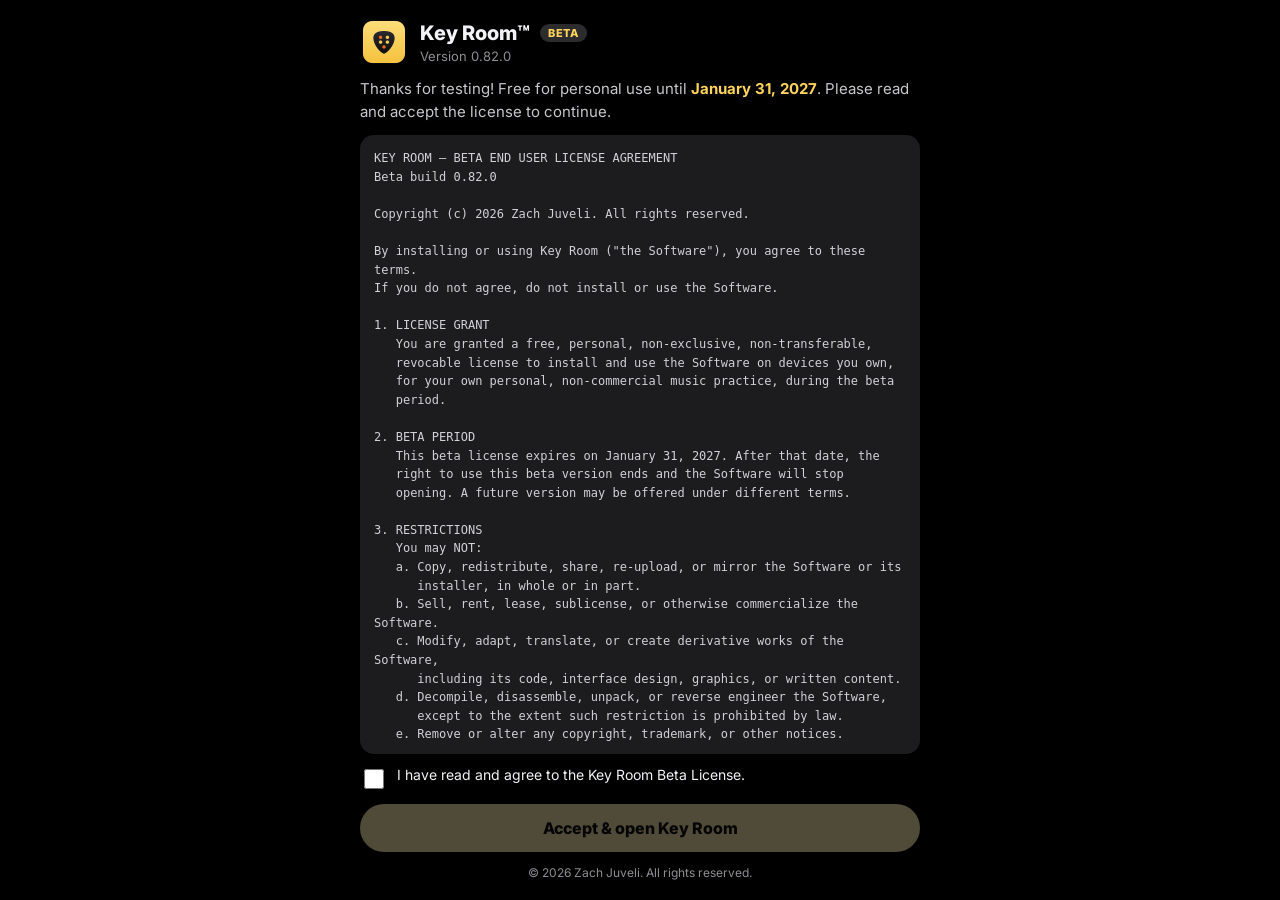
==== docs/app/index.html @ e5ec8cf6 "0.82.0: Progression of the day; README Co-Authored-By: Claude Opus 5.5 <noreply@anthropic.com> Claud" ====
<!DOCTYPE html>
<html lang="en">
<head>
<meta charset="utf-8">
<meta name="viewport" content="width=device-width, initial-scale=1, viewport-fit=cover">
<meta name="apple-mobile-web-app-capable" content="yes">
<meta name="mobile-web-app-capable" content="yes">
<meta name="apple-mobile-web-app-status-bar-style" content="black-translucent">
<meta name="apple-mobile-web-app-title" content="Key Room">
<meta name="description" content="Learn guitar one scale per week, built up from minor pentatonic. Free beta for iPhone, Android and Windows. Works offline.">
<meta property="og:type" content="website">
<meta property="og:site_name" content="Key Room">
<meta property="og:title" content="Key Room: learn guitar one scale a week">
<meta property="og:description" content="Learn guitar one scale per week, built up from minor pentatonic. Free beta for iPhone, Android and Windows. Works offline.">
<meta property="og:url" content="https://zjuv007.github.io/keyroom-beta/app/">
<meta property="og:image" content="https://zjuv007.github.io/keyroom-beta/preview.png">
<meta property="og:image:width" content="1200">
<meta property="og:image:height" content="630">
<meta property="og:image:alt" content="Key Room on a laptop and a phone, showing Week 1: E minor pentatonic">
<meta name="twitter:card" content="summary_large_image">
<meta name="twitter:title" content="Key Room: learn guitar one scale a week">
<meta name="twitter:description" content="Learn guitar one scale per week, built up from minor pentatonic. Free beta for iPhone, Android and Windows. Works offline.">
<meta name="twitter:image" content="https://zjuv007.github.io/keyroom-beta/preview.png">
<meta name="theme-color" content="#F7F7F8" media="(prefers-color-scheme: light)">
<meta name="theme-color" content="#0E0E10" media="(prefers-color-scheme: dark)">
<link rel="manifest" href="manifest.webmanifest">
<link rel="apple-touch-icon" href="icons/apple-touch-icon.png">
<link rel="icon" type="image/png" href="icons/icon-192.png">
<title>Key Room</title>
<!-- Key Room © 2026 Zach Juveli. All rights reserved. Beta build — do not redistribute. -->
<link rel="stylesheet" href="fonts/fonts.css">
<style>:root{--onRoot:#fff;--swap:#FFD60A;box-sizing:border-box;padding-top:env(safe-area-inset-top,0);padding-bottom:env(safe-area-inset-bottom,0)}@media (prefers-color-scheme:dark){:root:not([data-theme=light]){--dot:#3A3A3C;--dotText:#F2F2F7}}:root[data-theme=dark]{--dot:#3A3A3C;--dotText:#F2F2F7}*,::after,::before{box-sizing:border-box}html{scroll-padding-top:env(safe-area-inset-top,0px)}body{margin:0;color:var(--label);-webkit-tap-highlight-color:transparent}button{font:inherit;color:inherit;border:0;background:0 0;cursor:pointer}button:focus-visible{outline-offset:2px}.wrap{max-width:560px;margin:0 auto;padding:20px 16px 48px}.top{display:flex;align-items:flex-end;justify-content:space-between;margin:8px 2px 18px}.top h1{line-height:1.05}.hdr-r{display:flex;align-items:center}.themebtn{font-weight:600}.keybadge{font-size:28px;letter-spacing:-.02em}.map{padding:14px 12px 12px}.phase{display:flex;flex-direction:column;gap:6px;min-width:0}.cells{display:flex;gap:4px}.legend{display:flex;gap:14px;margin-top:10px;font-size:13px;color:var(--label2);padding-left:2px}.legend i{display:inline-block;width:8px;height:8px;border-radius:3px;margin-right:5px;vertical-align:0}.next{margin-top:12px;display:flex;align-items:center;gap:12px}.next .t{flex:1;min-width:0}.next .t small{display:block;font-size:13px;margin-bottom:2px}.next .t span{line-height:1.3}.btn{white-space:nowrap}.btn:disabled{opacity:.4;cursor:default}.week{margin-top:28px;padding:0 2px}.week h2{font-size:28px;line-height:1.1;margin:4px 0 6px}.week .feel{font-size:15px;line-height:1.45;color:var(--label2);margin:0;max-width:52ch}.notes{display:flex;flex-wrap:wrap;gap:6px;margin-top:14px}.note{min-width:44px;padding:7px 6px 6px;border-radius:12px;text-align:center}.note b{display:block;font-size:20px;font-weight:600}.note small{display:block;font-size:11px;color:var(--label2);margin-top:1px}.note.root{background:var(--root);color:var(--onRoot)}.note.root small{color:var(--onAccent);opacity:.7}.note{position:relative}.note.new{box-shadow:inset 0 0 0 2px var(--new)}.note.new::after{content:'';position:absolute;top:-6px;right:-6px;width:15px;height:15px;background:var(--new);clip-path:polygon(50% 0,61% 35%,98% 35%,68% 57%,79% 91%,50% 70%,21% 91%,32% 57%,2% 35%,39% 35%)}.note.new small{color:var(--new);font-weight:600}.mods{position:relative}.mod{position:relative;margin-bottom:14px}.mod::before{content:"";position:absolute;left:15px;top:34px;bottom:-14px;width:2px;background:var(--sep)}.mod:last-child::before{display:none}.num{position:absolute;left:0;top:14px;width:32px;height:32px;place-items:center;font-size:15px;color:var(--label2)}.card h3{margin:0;letter-spacing:-.01em}.card .do{font-size:15px;color:var(--label2);margin:3px 0 14px;line-height:1.4}.chips{display:flex;flex-wrap:wrap;gap:6px}.pchip{min-width:44px;font-weight:600;display:inline-flex;align-items:center;gap:5px}.pchip.learned:not(.sel){color:var(--ok)}.pchip.locked{opacity:.4;cursor:default}.pchip svg{width:11px;height:11px}.board{margin:14px -4px 6px;overflow-x:auto}.board svg{display:block;width:100%;min-width:300px;height:auto}.wrap.wide{max-width:none;padding-left:clamp(16px,2.5vw,40px);padding-right:clamp(16px,2.5vw,40px)}.lvl .board:not(.neck) svg{max-width:820px;margin:0 auto}.xch{min-width:64px;padding:8px 12px;border-radius:12px;border:2px solid transparent;display:flex;flex-direction:column;align-items:center;gap:1px}.xch b{font-size:15px;font-weight:700}.xch small{font-size:11px;color:var(--label2)}.xch.on{border-color:var(--cc);background:color-mix(in srgb,var(--cc) 22%,var(--surface2))}.xcap{font-size:15px;color:var(--label2);margin:8px 2px}.xcap b{color:var(--label);font-size:15px}.xcap span{font-weight:600;color:var(--label)}.linkbtn{color:var(--alt);font-weight:600;margin-left:6px}.hit{cursor:pointer}.hit:focus-visible{stroke:var(--alt);stroke-width:2}.board.neck svg{min-width:1050px}.board.neck{scrollbar-width:thin}.dot circle{transition:r .12s}.dot.hit circle{stroke:var(--label);stroke-width:2.5}.row{display:flex;gap:8px;align-items:center;flex-wrap:wrap;margin-top:10px}.seg{display:inline-flex}.seg button{font-weight:600;color:var(--label2)}.spacer{flex:1}.key-l{display:flex;gap:12px;font-size:13px;color:var(--label2);margin-top:8px}.key-l i{display:inline-block;width:9px;height:9px;border-radius:50%;margin-right:5px;vertical-align:-1px}.prog{border-top:1px solid var(--sep);padding:12px 0}.prog:first-of-type{border-top:0;padding-top:0}.prog .head{display:flex;align-items:center;gap:10px}.prog .head .nm{flex:1;min-width:0}.prog .nm b{display:block;font-size:15px;font-weight:600}.prog .nm small{font-size:13px;color:var(--label2)}.play{border-radius:50%;display:grid;place-items:center;flex:none}.pv{margin-top:10px}.uchords{display:flex;gap:8px;overflow-x:auto;padding-bottom:4px;scrollbar-width:thin}.uch{flex:none}.uch{display:inline-flex;flex-direction:column;align-items:center;gap:3px;padding:10px 12px 8px;border-radius:12px;border:2px solid transparent}.uch span{display:flex;align-items:baseline;gap:5px}.uch em{font-style:normal;font-size:11px;color:var(--label2)}.uch .mchord{display:block}.uch b{font-size:20px;font-weight:700}.uch small{font-size:13px;color:var(--label2);font-weight:600}.uch.on{border-color:var(--cc);background:color-mix(in srgb,var(--cc) 18%,var(--surface2))}.form{display:grid;grid-template-columns:repeat(var(--n),minmax(0,1fr));gap:3px;margin-top:10px;max-width:720px}.fc{height:30px;border-radius:7px;background:color-mix(in srgb,var(--cc) 26%,var(--surface2));display:grid;place-items:center;font-size:11px;font-weight:700;color:var(--label);padding:0;transition:background .1s}.fc.gap{margin-right:6px}.fc.on{background:var(--cc);transform:scale(1.06)}.land{margin-top:14px;border-top:1px solid var(--sep);padding-top:12px}.swapnote{margin-top:8px;font-size:13px;color:var(--label)}.swapnote span{display:inline-block;background:var(--swap);color:#1c1c1e;font-weight:800;border-radius:7px;padding:2px 8px;margin-right:6px}.fcap{font-size:13px;color:var(--label2);margin:5px 2px 0}.chords{display:grid;grid-template-columns:repeat(4,1fr);gap:5px;margin-top:10px}.ch{height:36px;border-radius:10px;background:var(--surface2);display:grid;place-items:center;font-size:15px;font-weight:600;transition:background .1s}.ch.on{background:var(--root);color:var(--onRoot)}.tempo{display:flex;align-items:center;gap:10px;font-size:13px;color:var(--label2);margin-top:4px}.tempo input{flex:1}.tempo b{color:var(--label);font-weight:600;min-width:58px;text-align:right}.check{display:flex;gap:12px;align-items:flex-start;width:100%;text-align:left;padding:10px 0;border-top:1px solid var(--sep)}.check:first-of-type{border-top:0;padding-top:0}.box{flex:none;width:24px;height:24px;border-radius:50%;border:2px solid var(--sep);display:grid;place-items:center;margin-top:1px}.check.on .box{border-color:var(--ok)}.box svg{width:13px;height:13px;stroke:var(--onAccent);fill:none;stroke-width:3;opacity:0}.check.on .box svg{opacity:1}.check .tx{font-size:15px;line-height:1.4}.check.on .tx{color:var(--label2);text-decoration:line-through;text-decoration-color:var(--sep)}.check .tx small{display:block;font-size:13px;color:var(--label2)}.timer{font-variant-numeric:tabular-nums}.finish{margin-top:14px;display:flex;gap:8px;align-items:center}.finish .btn{flex:1;padding:13px}.views{display:flex;width:100%;margin-top:14px}.views button{flex:1;display:flex;align-items:center;justify-content:center;gap:5px;padding:8px 4px}.views button span{display:inline-grid;place-items:center;width:17px;height:17px;border-radius:50%;background:var(--sep);font-size:11px}.views button:disabled{opacity:.35;cursor:default}.hint{color:var(--label2);line-height:1.4}.shapeline{display:flex;gap:10px;align-items:center;margin-top:4px;padding:10px 12px;border-radius:14px}.shapeline b{display:block;font-size:15px;font-weight:600}.shapeline small{display:block;font-size:13px;color:var(--label2);margin-top:1px}.tabs{display:flex;width:100%}.tabs button{flex:1;padding:9px 6px}.sbar{position:sticky;z-index:20;display:flex;align-items:center;flex-wrap:wrap;margin:0 0 16px}.navw{position:relative;display:flex;flex:none}.navh{font-size:13px;font-weight:700;color:var(--label2);padding:4px 8px}.sinst{display:flex;overflow-x:auto;scrollbar-width:none;flex:1 1 auto;min-width:0}.sinst::-webkit-scrollbar{display:none}.sinst button{flex:none;border-radius:999px}.stempo{display:flex;align-items:center;flex:none}.stempo b{text-align:center}.stempo small{font-size:11px;color:var(--label2);margin-right:2px}.stempo button{border-radius:50%;font-weight:700}.svol{display:flex;align-items:center;gap:4px;flex:none}.bout-wrap{display:flex;gap:16px;align-items:center;min-height:96px;margin:4px 2px 6px}#bdiag .mchord{display:block}.bname{font-size:34px;font-weight:700;letter-spacing:-.02em;line-height:1.1}.bname.dim{font-size:20px;color:var(--label2)}.balts{font-size:15px;color:var(--label2);margin-top:2px}.bnm{border-radius:999px;border:1px solid var(--sep);background:var(--surface2);color:var(--label);padding:0 14px;font:inherit;font-size:15px;min-width:0;width:200px}.bhit{cursor:pointer}.repo{display:grid;grid-template-columns:repeat(auto-fill,minmax(140px,1fr));gap:10px}.rcard{border-radius:14px;padding:10px;display:flex;flex-direction:column;align-items:center;gap:6px}.rload{display:flex;flex-direction:column;align-items:center;gap:2px}.rload b{font-size:15px}.rload small{font-size:13px;color:var(--label2);font-variant-numeric:tabular-nums}.ract{display:flex;gap:8px}.rdel,.rplay{width:34px;height:34px;border-radius:50%;background:var(--surface);display:grid;place-items:center;color:var(--label2);font-size:13px}.radd{width:34px;height:34px;border-radius:50%;background:var(--surface);color:var(--label);font-size:20px;font-weight:700}.pchips{display:flex;flex-wrap:wrap;gap:8px;margin:2px 0 10px}.pchipc{display:flex;flex-direction:column;align-items:center;border-radius:12px;padding:6px 8px 4px;border:2px solid transparent}.pload,.pload2{display:flex;flex-direction:column;align-items:center;padding:2px 6px}.pload b,.pload2 b{font-size:15px}.pload small,.pload2 small{font-size:11px;color:var(--label2);min-height:13px}.pmv{display:flex;gap:2px}.pmv button{width:24px;height:22px;border-radius:6px;color:var(--label2);font-size:13px}.pmv button:hover{background:var(--surface)}.pan{border-top:1px solid var(--sep);padding-top:10px;margin-top:4px}.pkey{display:flex;align-items:baseline;gap:10px;flex-wrap:wrap}.pkey span{font-size:13px;color:var(--label2)}.pkey b{font-size:20px}.pkey small{font-size:13px;color:var(--label2)}.schs{display:flex;flex-wrap:wrap;gap:8px}.sch{display:flex;flex-direction:column;align-items:flex-start;padding:8px 12px;border-radius:12px;text-align:left;border:2px solid transparent}.sch b{font-size:15px}.sch small{font-size:13px;color:var(--label2)}.sch.nolink{cursor:default;opacity:.85}.trynext{border-radius:14px;padding:10px 12px 2px;margin-bottom:6px}.jobs{display:grid;gap:4px}.job{display:flex;gap:10px;align-items:flex-start}.jl{width:84px;flex:none;font-size:13px;font-weight:800;padding-top:8px}.jl small{display:block;font-size:11px;font-weight:600;color:var(--label2)}.psug.nx1{border-style:solid;border-width:2px;background:var(--surface)}.psug{display:flex;flex-direction:column;align-items:center;padding:6px 12px;border-radius:12px;border:1.5px dashed var(--sep);background:0 0}.psug b{font-size:15px}.psug small{font-size:11px;color:var(--label2)}.rplay svg{width:13px;height:13px;fill:var(--label)}.lvl{margin-bottom:12px}.lh{flex-wrap:wrap;row-gap:8px}.ln{place-items:center}.keys{display:grid;grid-template-columns:repeat(6,1fr);gap:6px}.kchip{border-radius:11px;background:var(--surface2);font-weight:600}.lvl .note.root{background:var(--root)}.neck{margin:8px -14px 4px;padding:0 6px}.neck svg{min-width:1050px}.shapeline .mchord{flex:none}.cy{display:inline-flex;align-items:center;gap:5px;height:30px;padding:0 10px;border-radius:999px;background:var(--surface2);font-weight:700;font-size:15px}.cy i{width:9px;height:9px;border-radius:3px;background:var(--c)}.cy.on{box-shadow:inset 0 0 0 2px var(--c)}.arr{color:var(--label2);font-size:15px}.th{font-weight:700;font-size:15px;margin-bottom:6px}.empty{text-align:center;color:var(--label2);font-size:15px;padding:18px 24px;border:1.5px dashed var(--sep);border-radius:20px}.foot{margin-top:28px;text-align:center;font-size:13px;color:var(--label2)}.foot:empty{margin:0;height:0}.foot button{color:var(--label2);text-decoration:underline;font-size:13px}button{transition:background-color .15s,color .15s,box-shadow .15s,border-color .15s,transform .1s,opacity .15s}button:not(:disabled):active{transform:scale(.97)}.hit:focus-visible,button:focus-visible,input:focus-visible{outline:0;box-shadow:var(--ring)}.card,.lvl,.map,.next{border:var(--card-b)}.card{padding:18px}.lh{margin-bottom:12px}.ln{width:28px;height:28px;font-size:15px}.card h3{font-size:20px}.seg button{height:34px;padding:0 14px;font-size:15px}.seg button:not(.on):not(:disabled):hover{background:var(--hl);color:var(--label)}.tabs{margin:0 0 14px}.tabs button{height:42px;font-size:15px}.kchip,.pchip{height:40px;font-size:15px;padding:0 16px}.cy:not(.on):hover,.kchip:not(.on):hover,.pchip:not(.sel):hover{background:var(--hl);color:var(--label)}.pchipc:hover,.rcard:hover,.sch:hover,.uch:hover,.xch:hover{border-color:color-mix(in srgb,var(--root) 55%,transparent)}.rcard{border:2px solid transparent}.psug:hover{background:var(--hl);border-style:solid}.fc:hover{filter:brightness(1.08)}.check:hover .box{border-color:var(--root)}.btn{height:44px;padding:0 20px;font-size:15px;display:inline-flex;align-items:center;justify-content:center}.btn.ghost:not(:disabled):hover{background:var(--hl);box-shadow:none;filter:none}.btn.sm{height:34px;padding:0 14px;font-size:15px}.play{width:46px;height:46px}.play:hover{background:var(--hl2)}.play svg{width:18px;height:18px}.linkbtn:hover{text-decoration:underline}.sbar{top:10px;gap:12px;padding:8px 10px}.navw{gap:4px;padding-right:12px;margin-right:2px;border-right:1px solid var(--sep)}.sinst{gap:6px}.sinst button{height:38px;font-size:15px}.sinst button:not(.on):hover{color:var(--label)}.stempo{gap:6px;padding:0 4px;border-left:1px solid var(--sep);padding-left:12px}.stempo button{width:36px;height:36px;font-size:20px}.stempo b{font-size:20px;min-width:34px}.svol{border-left:1px solid var(--sep);padding-left:12px}.svol input{width:110px;height:28px}rect.bhit:hover,rect.hit:hover,rect.lhit:hover{fill:var(--root)}.bnm{height:44px}.bnm:focus{border-color:var(--root);outline:0;box-shadow:var(--ring)}.tabs .ts{display:none}.themebtn{white-space:nowrap}@media (max-width:640px){.tabs .tl{display:none}.tabs .ts{display:inline}.sbar{gap:8px;padding:8px}.navw{padding-right:0;border-right:0}.stempo{margin-left:auto;padding-left:8px}.stempo button{width:34px;height:34px}.stempo small{display:none}.svol{padding-left:6px;gap:0}.svol svg{display:none}.svol input{width:58px}.sbar{flex-wrap:wrap}.navw,.stempo,.svol{flex:none}.sinst{order:3;flex:1 1 100%}.sinst button{height:34px}.card,.lvl{padding:14px}.top h1{font-size:28px}}.card,.lvl,.map,.next{background:var(--surface);box-shadow:var(--shadow)}.sbar{box-shadow:var(--shadow);-webkit-backdrop-filter:saturate(1.6) blur(18px);backdrop-filter:saturate(1.6) blur(18px)}.note{background:var(--surface2)}.lvl .note{background:var(--surface2)}.pchipc,.rcard,.sch,.shapeline,.trynext,.uch,.xch{background:var(--surface2)}.ln{background:var(--pill-on);color:var(--pill-on-t)}.mod.active .num{background:var(--pill-on);color:var(--pill-on-t)}.num{background:var(--surface2)}.card .do{display:none}.hint{font-size:0;margin:0}.hint .linkbtn{font-size:13px;margin:6px 0 0}.hint:empty{display:none}.hint.keep{font-size:13px;margin:4px 2px}.week .feel{display:-webkit-box;-webkit-line-clamp:1;-webkit-box-orient:vertical;overflow:hidden}.lh{letter-spacing:-.01em}.themebtn{padding:0;display:grid;place-items:center;font-size:0}.themebtn svg{width:20px;height:20px}:root{--acc2:#4F7BFF;--acc3:#E86BC8;--acc-soft:#EEE9FF;--t-violet:#EEE9FF;--t-violet-i:#6C4BF4;--t-blue:#E4EEFF;--t-blue-i:#3E7BFA;--t-green:#E2F6EA;--t-green-i:#25A55F;--t-orange:#FFEEDD;--t-orange-i:#F28A1E;--t-pink:#FDE7F5;--t-pink-i:#D2479F}@media (prefers-color-scheme:dark){:root:not([data-theme=light]){--acc2:#6A93FF;--acc3:#F08AD6;--acc-soft:#2A2550;--card-b:1px solid rgba(200,190,255,.08);--t-violet:#2A2550;--t-violet-i:#A796FF;--t-blue:#1C2A4D;--t-blue-i:#79A2FF;--t-green:#173527;--t-green-i:#4CD388;--t-orange:#3A2817;--t-orange-i:#FFA94D;--t-pink:#3A1D33;--t-pink-i:#F08AD6}}:root[data-theme=dark]{--acc2:#6A93FF;--acc3:#F08AD6;--acc-soft:#2A2550;--card-b:1px solid rgba(200,190,255,.08);--t-violet:#2A2550;--t-violet-i:#A796FF;--t-blue:#1C2A4D;--t-blue-i:#79A2FF;--t-green:#173527;--t-green-i:#4CD388;--t-orange:#3A2817;--t-orange-i:#FFA94D;--t-pink:#3A1D33;--t-pink-i:#F08AD6}body{font-family:Inter,-apple-system,BlinkMacSystemFont,"Segoe UI Variable Text","SF Pro Text",system-ui,sans-serif;background-attachment:fixed}.card h3{font-weight:800}.week h2{font-weight:800;letter-spacing:-.015em}.card,.lvl,.map{border-radius:26px}.next{background:linear-gradient(120deg,var(--acc2),var(--acc) 55%,var(--acc3));border:0;box-shadow:0 14px 34px color-mix(in srgb,var(--acc) 30%,transparent);border-radius:24px;padding:18px 18px 18px 22px}.next .t small{color:rgba(255,255,255,.8);font-weight:600}.next .t span{color:#fff;font-size:20px;font-weight:800;letter-spacing:-.02em}.next .btn{background:#fff;color:var(--acc-line,var(--acc));box-shadow:none}.next .btn:hover{filter:none;background:rgba(255,255,255,.9)}.tabs{background:var(--surface2)}.tabs button.on{background:var(--surface);color:var(--acc-line,var(--acc));box-shadow:0 4px 14px rgba(60,50,160,.12)}.sch:first-child{border-color:var(--acc-line,var(--acc))}.pchipc.on{border-color:var(--acc-line,var(--acc))}.svol input,.tempo input{accent-color:var(--acc)}.ln,.num{border-radius:11px;font-weight:800}.mod:nth-child(3n+1) .num,section.lvl:nth-of-type(5n+1) .ln{background:var(--t-violet);color:var(--t-violet-i)}.mod:nth-child(3n+2) .num,section.lvl:nth-of-type(5n+2) .ln{background:var(--t-blue);color:var(--t-blue-i)}.mod:nth-child(3n+3) .num,section.lvl:nth-of-type(5n+3) .ln{background:var(--t-green);color:var(--t-green-i)}section.lvl:nth-of-type(5n+4) .ln{background:var(--t-orange);color:var(--t-orange-i)}section.lvl:nth-of-type(5n+5) .ln{background:var(--t-pink);color:var(--t-pink-i)}.mod.complete .num{background:var(--t-green);color:var(--t-green-i)}.sbar{background:var(--glass);border:var(--card-b);border-radius:24px}.sinst button{display:inline-flex;align-items:center;gap:7px;padding:0 14px 0 6px;color:var(--label);font-weight:700}.sinst button i{width:26px;height:26px;border-radius:9px;display:grid;place-items:center;flex:none}.sinst button i svg{width:15px;height:15px}.sinst [data-inst=electric] i{background:var(--t-violet);color:var(--t-violet-i)}.sinst [data-inst=acoustic] i{background:var(--t-orange);color:var(--t-orange-i)}.sinst [data-inst=bass] i{background:var(--t-blue);color:var(--t-blue-i)}.sinst [data-inst=piano] i{background:var(--t-green);color:var(--t-green-i)}.sinst [data-inst=dawn] i{background:var(--t-pink);color:var(--t-pink-i)}.sinst button{background:var(--surface)}.sinst button.on{background:var(--surface);color:var(--acc-line,var(--acc));box-shadow:inset 0 0 0 2px var(--acc-line,var(--acc))}.stempo button{background:var(--surface)}.stempo button:hover{background:var(--hl2);color:var(--acc-line,var(--acc))}.kchip:not(.on):hover,.pchip:not(.sel):hover,.sinst button:not(.on):hover{background:var(--hl)}@media (max-width:640px){.sinst button{padding:0 12px 0 5px}.sinst button i{width:24px;height:24px}.views button{font-size:13px;padding:0 3px;gap:4px;min-width:0}.views button span{width:15px;height:15px;font-size:11px}.seg button{padding:0 10px}}:root{--acc-t:#111111;--glass:#FFFFFF;--shadow:0 1px 2px rgba(0,0,0,.04);--card-b:0;--pill-on:#111113;--pill-on-t:#FFFFFF;--snv-on:#111113;--snv-on-t:#FFFFFF}@media (prefers-color-scheme:dark){:root:not([data-theme=light]){--sep:rgba(255,255,255,.07);--glass:#18181A;--shadow:none;--pill-on:#F5CF4A;--pill-on-t:#111113;--ring:0 0 0 3px rgba(245,207,74,.5)}}:root[data-theme=dark]{--sep:rgba(255,255,255,.07);--glass:#18181A;--shadow:none;--pill-on:#F5CF4A;--pill-on-t:#111113;--ring:0 0 0 3px rgba(245,207,74,.5)}html{background:var(--page)}body{background:var(--page);padding:14px;min-height:100vh;box-sizing:border-box}.frame{display:grid;grid-template-columns:232px minmax(0,1fr);background:var(--frame);border-radius:30px;min-height:calc(100vh - 28px);overflow:clip}.frame .wrap,.frame .wrap.wide{padding:26px 30px 44px;min-width:0}.side{position:sticky;top:0;align-self:start;height:calc(100vh - 28px);overflow:auto;padding:26px 16px;display:flex;flex-direction:column;gap:4px;border-right:1px solid var(--sep);box-sizing:border-box}.brand{display:flex;align-items:center;gap:10px;padding:0 10px 22px;font-size:20px;font-weight:800;letter-spacing:-.02em;color:var(--label)}.logo{background:var(--acc);color:#111;display:grid;place-items:center}.side .sinst,.snav{display:flex;flex-direction:column;gap:4px}.snv{display:flex;align-items:center;gap:12px;height:46px;padding:0 14px;border-radius:14px;background:0 0;color:var(--label2);font:inherit;font-size:15px;font-weight:600;text-align:left;width:100%;cursor:pointer;border:0}.snv svg{width:20px;height:20px;flex:none}.snv:hover{background:var(--surface2);color:var(--label)}.snv.on{background:var(--snv-on);color:var(--snv-on-t)}.snv.on svg{color:var(--acc)}.sgrp{margin:22px 14px 8px;color:var(--label2)}.side .sinst button{background:0 0;box-shadow:none;height:40px;padding:0 10px;color:var(--label2);gap:12px}.side .sinst button i{width:26px;height:26px;border-radius:8px;background:var(--surface2);color:var(--label2)}.side .sinst button.on{background:var(--snv-on);color:var(--snv-on-t);box-shadow:none}.side .sinst button.on i{background:var(--acc);color:#111}.side .sinst button:not(.on):hover{background:var(--surface2);color:var(--label)}.sctl{margin:12px 4px 0;padding:12px;border-radius:16px;background:var(--surface);display:flex;flex-direction:column;gap:12px}.sctl .stempo{display:flex;align-items:center;gap:6px}.sctl .stempo b{font-size:20px;font-weight:800;min-width:38px;text-align:center}.sctl .stempo small{flex:1;color:var(--label2)}.sctl .stempo button{width:34px;height:34px;border-radius:10px;background:var(--surface2);color:var(--label);font-size:20px;border:0}.sctl .stempo button:hover{background:var(--acc);color:#111}.sctl .svol{display:flex;align-items:center;gap:8px;color:var(--label2)}.sctl .svol input{flex:1;accent-color:var(--acc);min-width:0}.frame .top{align-items:center;margin:0 0 22px}.top h1{font-size:34px;font-weight:800;letter-spacing:-.02em;margin:0}.top .key{color:var(--label2);font-size:13px;margin-top:2px}.hdr-r{gap:10px}.hdr-r .navw{border:0;padding:0;margin:0;gap:6px}.themebtn{width:42px;height:42px;border-radius:50%;background:var(--surface);color:var(--label);box-shadow:none;border:0}.themebtn:hover{background:var(--acc);color:#111}.keybadge{width:42px;height:42px;border-radius:50%;background:var(--acc);color:#111;box-shadow:none;font-weight:800;display:grid;place-items:center}.dgrid{display:grid;grid-template-columns:minmax(0,2fr) minmax(260px,1fr);grid-template-areas:"hero list" "tiles list";gap:16px;margin-bottom:16px}.dgrid.nob{grid-template-areas:"hero list"}.hero{grid-area:hero;background:var(--surface);border-radius:26px;padding:24px 26px;display:flex;flex-direction:column;gap:18px;min-width:0}.hero .hl small{display:block;font-size:11px;color:var(--label2)}.hero h2{font-size:clamp(34px,4.2vw,56px);font-weight:800;letter-spacing:-.022em;line-height:1.02;margin:6px 0 14px;color:var(--label)}.hero .notes{margin:0;gap:6px}.hero .note{background:var(--surface2);border-radius:12px}.hstats{display:grid;border-top:1px solid var(--sep);padding-top:16px}.hst{padding:0 16px;border-left:1px solid var(--sep)}.hst:first-child{padding-left:0;border-left:0}.hst small{display:block;margin-bottom:4px}.hst div{display:flex;align-items:center;gap:8px}.hst b{font-weight:800;letter-spacing:-.015em;color:var(--label)}.bdg{width:24px;height:24px;border-radius:50%;display:inline-grid;place-items:center;flex:none;font-style:normal}.bdg svg{width:12px;height:12px}.bdg.up{background:color-mix(in srgb,var(--up) 18%,transparent);color:var(--up)}.hnext{display:flex;align-items:center;gap:14px;background:var(--surface2);border-radius:18px;padding:12px 12px 12px 18px}.hnext span{flex:1;font-weight:700;font-size:15px;color:var(--label)}.hnext small{display:block}.hero .keys.pills{flex-wrap:wrap;margin:0}.hero .kchip{height:34px;border-radius:999px;background:var(--surface2);color:var(--label);font-weight:700}.hero .kchip.on{background:var(--acc);color:#111}.ycard{grid-area:list;border-radius:26px;display:flex;flex-direction:column;min-width:0}.yh{display:flex;justify-content:space-between}.yh h3{margin:0}.ylist{overflow:auto;display:flex;flex-direction:column;gap:2px;margin:0 -4px;padding:0 4px}.wk{display:flex;align-items:center;gap:12px;background:0 0;border:0;font:inherit;text-align:left;cursor:pointer;width:100%}.wk.sel small{color:rgba(255,255,255,.6)}.wn{border-radius:50%;display:grid;place-items:center;font-weight:800;flex:none}.wt{flex:1;min-width:0}.wt b{display:block;font-weight:700}.wt small{display:block;font-size:13px;color:rgba(0,0,0,.55);white-space:nowrap;overflow:hidden;text-overflow:ellipsis}.now{font-style:normal;font-size:11px;font-weight:800;padding:3px 8px;border-radius:999px}.wk .bdg.up{background:rgba(0,0,0,.12)}.wk.sel .bdg.up{background:color-mix(in srgb,var(--up) 25%,transparent);color:var(--up)}#repo .repo{grid-template-columns:repeat(auto-fill,minmax(120px,1fr))}#repo{overflow:auto}.tiles{grid-area:tiles;display:grid}.tile{display:flex;flex-direction:column;gap:10px;border-radius:22px;background:var(--surface);border:2px solid transparent;color:var(--label);font:inherit;text-align:left;cursor:pointer;min-width:0}.tile:hover{border-color:color-mix(in srgb,var(--c) 45%,transparent)}.tile.on{border-color:var(--c);box-shadow:0 0 0 4px color-mix(in srgb,var(--c) 16%,transparent)}.tt{display:flex;align-items:center}.tic{border-radius:50%;background:var(--c);color:var(--ct,#111);display:grid;place-items:center;font-weight:800;flex:none}.tn{flex:1;min-width:0}.tn b{display:block;font-size:15px;font-weight:700}.tn small{display:block;font-size:13px;color:var(--label2);white-space:nowrap;overflow:hidden;text-overflow:ellipsis}.tch{display:grid;place-items:center}.tch svg{max-height:96px}.card,.lvl{background:var(--surface);border-radius:26px;box-shadow:none;border:0}.lvl{padding:22px 24px}.ln,.num{display:none}.lh{font-size:20px;font-weight:800;gap:10px}.mods{display:grid;gap:16px;margin-top:0;align-items:start}.mods::before{display:none}.mod{padding-left:0;margin:0}.mod .card{padding:22px 24px}.dh{display:flex;align-items:center;gap:12px;flex-wrap:wrap;margin-bottom:10px}.dh h3{margin:0;font-size:20px;font-weight:800;flex:1;letter-spacing:-.02em}.dh .views{width:auto;margin:0}.seg{background:var(--surface2);border-radius:999px;padding:4px}.seg button{border-radius:999px}.seg button.on,.views button.on{background:var(--acc);color:#111;box-shadow:none}.views button.on span{background:#111;color:var(--acc)}.pchip{border-radius:999px;background:var(--surface2)}.kchip.on,.pchip.sel{background:var(--acc);color:#111}.kchip:not(.on):hover,.pchip:not(.sel):hover{background:var(--hl2)}.btn{background:var(--acc);color:#111;border-radius:999px;font-weight:800}.btn:not(:disabled):hover{box-shadow:none;filter:brightness(1.06)}.btn.ghost{background:var(--surface2);color:var(--label)}.btn.ok{background:var(--up);color:#06201c}.play{background:var(--acc)}.play svg{fill:#111}.play.on{background:var(--label)}.play.on svg{fill:var(--surface-solid,var(--surface))}.check.on .box{background:var(--up)}.foot{opacity:.6}@media (max-width:1100px){.dgrid,.dgrid.nob{grid-template-columns:minmax(0,1fr);grid-template-areas:"hero" "tiles" "list"}}@media (max-width:820px),(max-height:500px) and (max-width:1000px) and (pointer:coarse){body{padding:0}.frame{grid-template-columns:minmax(0,1fr);border-radius:0;min-height:100vh}.side{border-right:0}.brand{display:none}.sgrp{display:none}.snav{flex-direction:row;gap:4px;flex:1 1 100%}.snv{height:40px;padding:0 12px;justify-content:center;flex:1;font-size:15px;gap:8px}.side .sinst{gap:4px}.side .sinst button span{display:none}.sctl{margin:0;padding:4px 8px;flex-direction:row;align-items:center;gap:10px;flex:1 1 auto;background:var(--surface)}.sctl .stempo b{font-size:15px;min-width:30px}.sctl .stempo small{display:none}.sctl .stempo button{width:30px;height:30px}.frame .wrap,.frame .wrap.wide{padding:18px 14px 40px}.hdr-r{gap:6px}.keybadge,.themebtn{width:38px;height:38px}.hero{padding:18px;border-radius:22px}.tiles{gap:10px}.lvl,.mod .card{padding:16px}}.tiles{gap:10px}.tile{padding:12px}.tt{gap:8px}.tic{width:28px;height:28px}.hero .note.root b,.hero .note.root small{color:var(--onRoot)}.ycard{height:0;min-height:100%;max-height:none;box-sizing:border-box}#repo,.ylist{flex:1 1 0;min-height:0}@media (min-width:1101px){#m3 .card{display:grid;grid-template-columns:repeat(3,minmax(0,1fr)) auto;gap:10px 14px;align-items:center}#m3 .dh,#m3 .do{grid-column:1/-1}#m3 .check{margin:0;border:0;background:var(--surface2);border-radius:16px;padding:12px}#m3 .finish{margin:0;padding:0;border:0}}@media (max-width:1100px){.ycard{height:auto;min-height:0;max-height:440px}#repo,.ylist{flex:1 1 auto}}.side .stempo,.side .svol{border-left:0;padding-left:0;margin-left:0;order:0}.side .svol svg{display:block}.side .sinst{order:0;flex:none;overflow:visible}.side .sinst button i svg{width:15px;height:15px;display:block}@media (max-width:820px),(max-height:500px) and (max-width:1000px) and (pointer:coarse){.side .sinst{order:2;flex:1 1 100%;flex-direction:row;justify-content:space-between;overflow-x:auto;background:0 0;padding:0}.side .sinst button{flex:1;justify-content:center;height:40px;padding:0;border-radius:12px;background:var(--surface)}.side .sinst button i{background:0 0}.side .sctl{order:3;flex:1 1 100%;justify-content:space-between;padding:6px 10px;border-radius:14px}.side .svol{flex:1;max-width:200px}.side .svol input{width:auto}}.side .sinst button i svg{color:inherit}.side .sinst button.on i svg{color:#111}.mod::after,.mod::before,.mods::after{display:none}.hstats{grid-template-columns:none;grid-auto-flow:column}.htop{display:flex;gap:24px;align-items:flex-start;justify-content:space-between}.htop .hl{min-width:0;flex:1}.hchart{flex:none;width:260px;background:var(--surface2);border-radius:18px;padding:12px 12px 6px}.hch{display:flex;align-items:center;justify-content:space-between;gap:8px;margin-bottom:8px}.hch span{font-size:13px;color:var(--label2);font-weight:600}.hch small{display:block}.hch b{font-size:20px;color:var(--label);font-weight:800;letter-spacing:-.015em;margin-right:3px}.hch .seg{padding:3px;background:var(--surface)}.hch .seg button{height:26px;padding:0 10px;font-size:13px}.hbars{display:block}.micbtn{display:inline-flex;align-items:center;gap:8px;height:42px;padding:0 16px 0 12px;border-radius:999px;background:var(--surface);color:var(--label);font:inherit;font-weight:700;font-size:15px;border:0;cursor:pointer}.micbtn svg{width:19px;height:19px}.micbtn:hover{background:var(--acc);color:#111}.micbtn.on{background:var(--acc);color:#111;box-shadow:0 0 0 0 color-mix(in srgb,var(--acc) 60%,transparent);animation:micp 1.6s infinite}@keyframes micp{0%{box-shadow:0 0 0 0 color-mix(in srgb,var(--acc) 55%,transparent)}100%{box-shadow:0 0 0 12px transparent}}g.heard .hr{stroke:var(--up);transform-box:fill-box;transform-origin:center;animation:hpop .35s ease-out}g.heard .hr.out{stroke:var(--dn)}g.heard .tg{fill:none;stroke:var(--acc-line,var(--acc));stroke-width:3.2;stroke-dasharray:5 4;transform-box:fill-box;transform-origin:center;animation:tgs 2.4s linear infinite}@keyframes hpop{from{transform:scale(.4);opacity:0}to{transform:scale(1);opacity:1}}@keyframes tgs{to{transform:rotate(360deg)}}.lsp{position:fixed;right:24px;bottom:24px;z-index:60;width:300px;background:#111113;color:#f4f4f5;border-radius:24px;padding:16px;box-shadow:0 20px 50px rgba(0,0,0,.35),0 0 0 1px rgba(255,255,255,.06);font-family:inherit;display:flex;flex-direction:column;gap:12px}.lsh{display:flex;align-items:center;gap:8px}.lsh b{font-size:15px}.lsh small{color:#8c8c93;font-size:13px;white-space:nowrap;overflow:hidden;text-overflow:ellipsis;min-width:0}.lsh .spacer{flex:1}.lsd{width:9px;height:9px;border-radius:50%;flex:none;animation:micp 1.4s infinite}.lsd.off{background:var(--dn);animation:none}.lsx{width:30px;height:30px;border-radius:50%;background:#232326;color:#f4f4f5;border:0;font-size:20px;cursor:pointer;flex:none}.lsn{display:flex;align-items:center;gap:10px}.lsn b{font-size:46px;font-weight:800;letter-spacing:-.02em;line-height:1}.tag{font-size:13px;font-weight:800;padding:4px 10px;border-radius:999px}.lsc{display:flex;align-items:center;gap:8px;color:#8c8c93;font-size:13px}.lst{position:relative;flex:1;height:8px;border-radius:99px;background:linear-gradient(90deg,#3a2a20,#232326 40%,#1f3a35 50%,#232326 60%,#3a2a20)}.lst i{position:absolute;top:-4px;left:50%;width:4px;height:16px;margin-left:-2px;border-radius:2px;background:#ff8a4c;opacity:.25;transition:left .08s linear}.lss{display:grid;grid-template-columns:repeat(3,1fr);border-top:1px solid rgba(255,255,255,.08);padding-top:10px}.lss div{padding:0 8px;border-left:1px solid rgba(255,255,255,.08)}.lss div:first-child{padding-left:0;border-left:0}.lss small{display:block;font-size:11px;color:#8c8c93}.lss b{font-size:20px;font-weight:800}.lsrun{background:#1c1c1f;border-radius:16px;padding:10px 12px;display:flex;flex-direction:column;gap:8px}.lsrh{display:flex;align-items:center;gap:8px;flex-wrap:wrap}.lsrh b{font-size:15px}.lsrh span{flex:1;font-size:13px;color:#8c8c93}.lsrh em{font-style:normal;color:#f5cf4a;font-weight:800}.lsrun .linkbtn{color:#8c8c93}.lsdots{display:flex;flex-wrap:wrap;gap:4px}.lsdots i{width:10px;height:10px;border-radius:50%;background:#2e2e33}.lsdots i.c{background:#f5cf4a;box-shadow:0 0 0 3px rgba(245,207,74,.25)}.lshint,.lsrun small{font-size:13px;color:#8c8c93}.lsp .btn{background:#f5cf4a;color:#111}.lsstart{width:100%}.lserr{margin:0;font-size:13px;color:#c9c9ce;line-height:1.45}.mods{grid-template-columns:repeat(2,minmax(0,1fr))}#m1,#m2,#m3{grid-column:1/-1}.cnt{font-size:13px;font-weight:800;padding:4px 10px;border-radius:999px;background:var(--surface2);color:var(--label2)}.cnt.hot{background:var(--acc);color:#111}.empty2{background:var(--surface2);border-radius:18px;padding:18px;font-size:13px;color:var(--label2)}.empty2 b{display:block;font-size:15px;color:var(--label);margin-bottom:2px}.rv{display:flex;flex-direction:column;gap:8px}.rvi{display:flex;align-items:center;gap:10px;background:var(--surface2);border-radius:18px;padding:8px 10px 8px 8px;border-left:4px solid var(--c)}.rvo{display:flex;align-items:center;gap:10px;flex:1;min-width:0;background:0 0;border:0;color:var(--label);font:inherit;text-align:left;cursor:pointer;padding:0}.rvo svg{width:54px;height:auto;flex:none}.rvo b{display:block;font-size:15px}.rvo small{display:block;font-size:13px;color:var(--label2)}.rvb .btn{height:34px;padding:0 14px;font-size:13px}.eq{margin:0 0 10px;font-size:15px;font-weight:600;color:var(--label2)}.eopts{display:grid;grid-template-columns:repeat(auto-fill,minmax(58px,1fr));gap:8px}.eo{height:56px;border-radius:16px;background:var(--surface2);border:2px solid transparent;color:var(--label);font:inherit;cursor:pointer;display:flex;flex-direction:column;align-items:center;justify-content:center}.eo b{font-size:20px;font-weight:800}.eo small{font-size:11px;color:var(--label2)}.eo:not(:disabled):hover{border-color:var(--acc-line,var(--acc))}.eo:disabled{cursor:default}.eo.root{opacity:.55}.eo.good{background:color-mix(in srgb,var(--up) 22%,var(--surface2));border-color:var(--up);opacity:1}.eo.bad{background:color-mix(in srgb,var(--dn) 22%,var(--surface2));border-color:var(--dn)}#m5 .dh .play{width:38px;height:38px}.songs{display:flex;flex-wrap:wrap;align-items:center;gap:6px;margin:10px 0 4px}.song{display:inline-flex;align-items:baseline;gap:6px;padding:6px 12px;border-radius:999px;background:var(--surface2);font-size:13px;color:var(--label2)}.song b{font-size:13px;color:var(--label)}@media (max-width:1100px){.mods{grid-template-columns:minmax(0,1fr)}}@media (max-width:820px),(max-height:500px) and (max-width:1000px) and (pointer:coarse){.htop{flex-direction:column;gap:14px}.hchart{width:100%;box-sizing:border-box}.hst{padding:0 6px}.hst b{font-size:15px}.hst small{font-size:11px}.hst .bdg{display:none}.micbtn{padding:0 10px;height:38px}.micbtn span{display:none}.lsp{left:12px;right:12px;width:auto}}g.heard .hr{fill:none;stroke-width:5.5;filter:drop-shadow(0 0 6px var(--up))}g.heard .hr.out{fill:none;filter:drop-shadow(0 0 6px var(--dn))}.hbars{height:96px!important;width:100%}@media (max-width:820px),(max-height:500px) and (max-width:1000px) and (pointer:coarse){.frame .top{flex-wrap:wrap;gap:12px}.top .ttl{flex:1 1 100%}.top h1{font-size:28px}.lsp{padding:12px 14px;gap:8px;border-radius:20px}.lsp .lsc,.lsp .lss{display:none}.lsn b{font-size:34px}}.brand{background:0 0;border:0;cursor:pointer;font:inherit;text-align:left;border-radius:14px;margin:0 0 4px}.brand:hover .logo{transform:rotate(-8deg)}.logo{transition:transform .2s}.sndbtn{display:none}.avatar{border:0;cursor:pointer;padding:0}.avatar svg{width:20px;height:20px}.avatar:hover{filter:brightness(1.08)}.setw{position:relative}.setpop{position:absolute;right:0;top:52px;z-index:50;width:340px;color:var(--label);border-radius:22px;padding:16px;display:flex;flex-direction:column;gap:12px;animation:popin .16s ease-out}@keyframes popin{from{opacity:0;transform:translateY(-6px)}to{opacity:1;transform:none}}.sph{display:flex;align-items:center;justify-content:space-between}.sph b{font-size:20px;font-weight:800}.setpop .lsx{background:var(--surface2);color:var(--label)}.spr{display:flex;align-items:center;justify-content:space-between;gap:10px;padding-top:12px;border-top:1px solid var(--sep)}.spr>span{font-size:13px;font-weight:700;color:var(--label2)}.spr.col{flex-direction:column;align-items:stretch}.spr .seg button{height:32px;padding:0 12px;font-size:13px}.spb{display:flex}.spb .btn{flex:1;height:38px;font-size:13px}.btn.danger{color:var(--dn)}#app{animation:pagein .18s ease-out}@keyframes pagein{from{opacity:.4}to{opacity:1}}@media (max-width:820px),(max-height:500px) and (max-width:1000px) and (pointer:coarse){body{padding-bottom:0}.frame .wrap,.frame .wrap.wide{padding-bottom:110px}.side{position:fixed!important;top:auto;bottom:0;left:0;right:0;z-index:40;height:auto;flex-direction:column;flex-wrap:nowrap;align-items:stretch;gap:8px;padding:8px 10px calc(8px + env(safe-area-inset-bottom));border-top:1px solid var(--sep);border-bottom:0;background:var(--frame)}.side .sctl,.side .sinst{display:none!important}.side.open .sctl,.side.open .sinst{display:flex!important}.side.open{border-radius:22px 22px 0 0;box-shadow:0 -12px 40px rgba(0,0,0,.25);padding-top:14px}.side .snav{order:9;flex-direction:row;gap:2px;flex:none}.side .snv{flex-direction:column;height:54px;gap:3px;font-size:11px;padding:0;border-radius:14px;flex:1}.side .snv svg{width:22px;height:22px}.side .snav .snv.on{background:0 0;color:var(--label)}.side .snav .snv.on svg{color:var(--label);background:var(--acc);color:#111;border-radius:999px;padding:3px 14px;box-sizing:content-box;width:20px;height:20px}.side .sndbtn{display:flex}.lsp{bottom:86px}.setpop{position:fixed;top:auto;width:auto}}rect.bhit,rect.hit,rect.lhit{transition:fill-opacity .15s}rect.hit:hover,rect.lhit:hover{fill-opacity:0!important;stroke:none}rect.lane{transition:fill-opacity .15s}rect.lane.lh:not(.on){fill-opacity:.6}rect.bhit:hover{fill:var(--label)!important;fill-opacity:.06!important}.frame .wrap,.frame .wrap.wide{max-width:1520px;margin:0 auto;width:100%;box-sizing:border-box}.hstats{grid-auto-columns:minmax(0,190px);justify-content:start}.tile{aspect-ratio:auto;min-height:0;justify-content:space-between}.tch{min-height:0}.tch .mchord{width:clamp(78px,72%,124px);height:auto;max-height:none}.rvo .mchord{width:56px;height:auto}@media (min-width:1101px){.dgrid{grid-template-columns:minmax(0,2fr) minmax(280px,1fr)}}@media (min-width:1700px){.top h1{font-size:34px}}.tiles{grid-template-columns:repeat(var(--n,5),minmax(0,1fr))}.tile{container-type:inline-size}@container (max-width:150px){.tile .tt .bdg{display:none}.tile .tn small{font-size:11px}}@container (max-width:118px){.tile .tic{width:24px;height:24px;font-size:13px}.tile .tt{gap:6px}}.hero .keys.pills{display:grid;grid-template-columns:repeat(12,minmax(0,1fr));gap:6px}.hero .kchip{min-width:0;padding:0;font-size:13px}@media (max-width:820px),(max-height:500px) and (max-width:1000px) and (pointer:coarse){.tiles{grid-template-columns:repeat(auto-fit,minmax(120px,1fr))}.hero .keys.pills{grid-template-columns:repeat(6,minmax(0,1fr))}}#sbpm,.cnt,.hch b,.hst b,.lsn b,.lss b,.sring b,.stempo b,.tic,.wn{font-variant-numeric:tabular-nums}.hico{position:relative;width:42px;height:42px;border-radius:13px;background:color-mix(in srgb,var(--fc,var(--label)) 14%,var(--surface2));display:inline-grid;place-items:center;margin-right:12px;flex:none;vertical-align:middle;color:var(--fc,var(--label))}.hico svg{width:26px;height:26px;fill:none;stroke:currentColor;stroke-width:1.9;stroke-linecap:round;stroke-linejoin:round}.hico svg .f,.mig svg .f{fill:currentColor;stroke:none}.hico .hn{position:absolute;top:-6px;right:-6px;min-width:19px;height:19px;padding:0 4px;border-radius:10px;background:var(--label);color:var(--on-label,var(--surface));font-style:normal;font-size:11px;font-weight:800;place-items:center;box-shadow:0 0 0 2px var(--surface)}:root{--mel:#5E8C00;--chc:#6A3DFF}:root[data-theme=dark]{--mel:#B8E62E;--chc:#9C85FF}@media (prefers-color-scheme:dark){:root:not([data-theme=light]){--mel:#B8E62E;--chc:#9C85FF}}.migrid{display:grid;margin-top:4px}.migf b{display:flex;align-items:center}.migf b i{width:10px;height:10px;border-radius:50%}.migf small{display:block;color:var(--label2)}.migi{flex-wrap:wrap}.mig{display:flex;flex-direction:column;align-items:center;font-size:11px;color:var(--label2);text-align:center}.mig span{width:40px;height:40px;border-radius:12px;display:grid;place-items:center;background:color-mix(in srgb,var(--fc) 14%,var(--surface2));color:var(--fc)}.mig svg{width:25px;height:25px;fill:none;stroke:currentColor;stroke-width:1.9;stroke-linecap:round;stroke-linejoin:round}.dh h3{display:flex;align-items:center}.lh{display:flex;align-items:center}.ver{margin:auto 10px 0;padding-top:18px;font-size:11px;color:var(--label2);letter-spacing:.04em}.ver b{color:var(--label);font-weight:800;margin-right:4px}@media (max-width:820px),(max-height:500px) and (max-width:1000px) and (pointer:coarse){.ver{display:none}}.keyw{position:relative}.keypill{display:inline-flex;align-items:center;gap:6px;height:42px;padding:0 14px;border-radius:999px;background:var(--surface);color:var(--label);border:0;font:inherit;cursor:pointer}.keypill b{font-size:20px;font-weight:800}.keypill svg{width:12px;height:12px;color:var(--label2)}.keypill:hover{background:var(--acc);color:#111}.keypill:hover small,.keypill:hover svg{color:#111}.keypop{position:absolute;right:0;top:50px;z-index:55;border-radius:20px;padding:10px;display:grid;grid-template-columns:repeat(4,52px);gap:6px;animation:popin .16s ease-out}.keypop button{height:42px;border-radius:12px;border:0;background:var(--surface2);color:var(--label);font:inherit;font-weight:800;cursor:pointer}.keypop button.on{background:var(--acc);color:#111}.keypop button:hover:not(.on){background:var(--hl2)}@media (max-width:820px),(max-height:500px) and (max-width:1000px) and (pointer:coarse){.keypill{height:38px;padding:0 10px}.keypill small{display:none}.keypop{right:auto;left:0}}.sessb{display:inline-flex;align-items:center;gap:8px}.sessb svg{width:13px;height:13px;fill:#111}.hvbar{margin:0 0 16px}.seg.hv{padding:5px}.seg.hv button{height:42px;padding:0 26px;font-size:15px;font-weight:800}.seg.hv i{font-style:normal;font-size:11px;background:var(--dn);color:#fff;border-radius:999px;padding:1px 7px;margin-left:4px;vertical-align:2px}.mods.hv-learn #m2,.mods.hv-learn #m3,.mods.hv-learn #m4,.mods.hv-learn #m5,.mods.hv-learn #m6,.mods.hv-play #m1,.mods.hv-play #m3,.mods.hv-play #m4,.mods.hv-play #m5,.mods.hv-play #m7,.mods.hv-review #m1,.mods.hv-review #m2,.mods.hv-review #m6,.mods.hv-review #m7{display:none}#m6,#m7{grid-column:1/-1}g.follow .fw{fill:none;stroke:var(--acc-line,var(--acc));stroke-width:3.5;opacity:.95;animation:hpop .25s ease-out;transform-box:fill-box;transform-origin:center}g.follow .fw.r{stroke:var(--root);stroke-width:5}.form{position:relative}.form .ph{position:absolute;top:-4px;bottom:-4px;width:3px;margin-left:-1.5px;border-radius:2px;background:var(--label);box-shadow:0 0 0 2px var(--surface);pointer-events:none;z-index:2}.rgrid{display:grid;grid-template-columns:repeat(var(--n),minmax(0,1fr));gap:6px;margin:12px 0 4px}.rst{display:flex;flex-direction:column;align-items:center;gap:2px;padding:10px 0 6px;border-radius:14px;background:var(--surface2);transition:background .08s,transform .08s}.rst b{font-size:20px;line-height:1;color:var(--label)}.rst small{font-size:11px;color:var(--label2);font-weight:700}.rst.rest b{color:var(--label2);opacity:.4}.rst.beat small{color:var(--label);font-weight:800}.rst.on{background:var(--acc);transform:translateY(-2px)}.rst.on b,.rst.on small{color:#111;opacity:1}.lkb{margin-top:10px}.lkb svg{max-width:560px;margin:0 auto;display:block}#m7 .dh .btn{display:inline-flex;align-items:center;gap:6px}#m7 .dh .btn svg{width:15px;height:15px}#triNeck{margin-top:10px}.trs:hover polyline{stroke-opacity:.6}.mmap{display:flex;flex-direction:column;gap:6px;margin-top:6px}.mrow{display:flex;align-items:center;gap:14px;padding:8px 10px;border-radius:16px;background:var(--surface2);border:2px solid transparent;color:var(--label);font:inherit;text-align:left;cursor:pointer}.mrow:hover:not(:disabled){border-color:var(--acc-line,var(--acc))}.mrow.on{border-color:var(--acc-line,var(--acc));background:var(--hl)}.mrow:disabled{opacity:.55;cursor:default}.mn{width:190px;flex:none}.mn b{display:block;font-size:15px}.mn small{font-size:13px;color:var(--label2)}.mcells{flex:1;display:grid;grid-template-columns:repeat(7,minmax(0,1fr));gap:4px}.mcells i{font-style:normal;height:32px;border-radius:10px;display:grid;place-items:center;font-weight:800;font-size:13px;background:var(--surface)}.mcells i.flav{box-shadow:inset 0 0 0 2.5px var(--acc-line,var(--acc))}@media (max-width:820px),(max-height:500px) and (max-width:1000px) and (pointer:coarse){.mn{width:96px}.mn small{display:none}.mcells i{height:28px;font-size:11px}.mrow{gap:8px}}.setpop{max-height:min(82vh,760px);overflow:auto}.spr>span small{display:block;font-weight:500;font-size:11px;color:var(--label2);margin-top:1px}.lab{display:flex;align-items:center;gap:10px;padding:7px 2px;cursor:pointer}.lab span{flex:1}.lab b{display:block;font-size:13px}.lab small{font-size:11px;color:var(--label2)}.lab input{appearance:none;-webkit-appearance:none;width:40px;height:24px;border-radius:999px;background:var(--surface2);position:relative;cursor:pointer;flex:none;transition:background .15s;margin:0}.lab input::after{content:"";position:absolute;top:3px;left:3px;width:18px;height:18px;border-radius:50%;background:#fff;box-shadow:0 1px 3px rgba(0,0,0,.25);transition:left .15s}.lab input:checked{background:var(--up)}.lab input:checked::after{left:19px}.spb label.btn{display:inline-flex;align-items:center;justify-content:center;cursor:pointer;flex:1}.about{font-size:13px}.about em{font-style:normal;font-size:11px;font-weight:800;background:var(--acc);color:#111;border-radius:999px;padding:2px 8px;margin-left:4px}.about details{margin-top:8px}.about summary{cursor:pointer;color:var(--label2);font-weight:700}.clv b{font-size:13px}.clv small{color:var(--label2);margin-left:6px}.clv ul{margin:4px 0 0;padding-left:18px;color:var(--label2);line-height:1.5}.toast{position:fixed;left:50%;bottom:28px;transform:translate(-50%,20px);opacity:0;z-index:90;color:#f4f4f5;padding:10px 18px;border-radius:999px;font-size:13px;font-weight:700;box-shadow:0 10px 30px rgba(0,0,0,.3);transition:opacity .2s,transform .2s;pointer-events:none}.toast.show{opacity:1;transform:translate(-50%,0)}@media (max-width:820px),(max-height:500px) and (max-width:1000px) and (pointer:coarse){.toast{bottom:96px}}.sess{position:fixed;inset:0;z-index:80;background:rgba(5,5,6,.72);-webkit-backdrop-filter:blur(10px);backdrop-filter:blur(10px);display:grid;place-items:center;padding:16px;animation:pagein .2s ease-out}.spanel{width:min(560px,100%);max-height:100%;overflow:auto;box-sizing:border-box;background:var(--surface);color:var(--label);border-radius:30px;padding:22px 24px 24px;display:flex;flex-direction:column;align-items:center;gap:12px;text-align:center;box-shadow:0 30px 80px rgba(0,0,0,.4)}.shd{display:flex;align-items:center;gap:12px;width:100%}.shd>b{font-size:15px}.shd .lsx{background:var(--surface2);color:var(--label)}.sdots{flex:1;display:flex;justify-content:center;gap:6px}.sdots i{width:30px;height:6px;border-radius:99px;background:var(--surface2)}.sdots i.d{background:var(--up)}.sdots i.c{background:var(--acc)}.sring{position:relative;width:200px;height:200px}.sring svg{width:100%;height:100%;transform:rotate(-90deg)}.sr0{fill:none;stroke:var(--surface2);stroke-width:12}.sr1{fill:none;stroke:var(--acc-line,var(--acc));stroke-width:12;stroke-linecap:round;transition:stroke-dashoffset 1s linear}.sring>div{position:absolute;inset:0;display:flex;flex-direction:column;align-items:center;justify-content:center}.sring b{font-size:44px;font-weight:800;letter-spacing:-.02em}.sring small{font-size:13px;color:var(--label2);font-weight:700}.spanel h2{margin:4px 0 0;font-size:28px;font-weight:800;letter-spacing:-.015em}.spanel p{margin:0;color:var(--label2);font-size:15px}.sact{display:flex;flex-direction:column;align-items:center;gap:10px;width:100%;margin-top:6px}.sact .btn{min-width:200px;display:inline-flex;align-items:center;justify-content:center;gap:8px}.sact .btn svg{width:16px;height:16px}.sact .chips{justify-content:center}.sact .rv{width:100%;text-align:left}.sact .ear{width:100%}.sact .eopts{justify-content:center}.sctl2{display:flex;gap:8px;margin-top:6px}.sctl2 .btn{min-width:110px}.spanel.done{padding:40px 24px}.sdone{width:84px;height:84px;border-radius:50%;background:var(--up);color:#06201c;font-size:42px;font-weight:800;display:grid;place-items:center}svg.mot .dot,svg.mot g[pointer-events=none]{animation:dotin .35s ease-out both}@keyframes dotin{from{opacity:.25}to{opacity:1}}@media (prefers-reduced-motion:reduce){g.fbox{transition:none!important}.sr1{transition:none}}#lkBoard svg.lktl{width:100%;max-width:none;height:auto;display:block}.lkn rect{transition:transform .12s,filter .12s;transform-box:fill-box;transform-origin:center}.lkn.on rect{filter:drop-shadow(0 0 8px var(--acc));transform:scale(1.12)}.lkn.on rect{stroke:var(--acc-line,var(--acc));stroke-width:3}.lkn.dn rect{opacity:.35}.lkleg{display:flex;flex-wrap:wrap;gap:6px 16px;margin-top:8px;font-size:13px;color:var(--label2)}.lkleg span{display:inline-flex;align-items:center;gap:6px}.lkleg i{width:10px;height:10px;border-radius:50%}@media (max-width:820px),(max-height:500px) and (max-width:1000px) and (pointer:coarse){#lkBoard{overflow-x:auto;margin:0 -4px;padding:0 4px}}.lkwhy{margin:10px 2px 4px;font-size:15px;line-height:1.45;color:var(--label)}.lkleg .dash{background:0 0!important;border:1.5px dashed var(--label2);width:12px!important;height:8px!important;border-radius:4px!important}.lkleg .tk{flex-wrap:wrap;gap:4px 12px}.lkleg .tk em{font-style:normal;white-space:nowrap;display:inline-flex;align-items:baseline;gap:4px}.lkleg .tk b{font-family:ui-monospace,SFMono-Regular,Menlo,monospace;color:var(--label)}#m7 .dh .seg button{height:30px;padding:0 12px;font-size:13px}.side .sctl.hub{display:grid;gap:12px;align-items:center;margin:0 4px;padding:14px}.hub .metb{grid-area:met;width:46px;height:46px;border-radius:50%;border:0;background:var(--lime-soft);color:var(--lime-ink);display:grid;place-items:center;cursor:pointer;transition:transform .1s,background .15s}.hub .metb svg{width:22px;height:22px}.hub .metb:hover{background:var(--lime);color:var(--lime-t)}.hub .metb.on{background:var(--lime);color:var(--lime-t);box-shadow:0 0 0 4px var(--lime-soft)}.mdots{grid-area:dots;display:flex}.mdots i{border-radius:50%;background:var(--surface2);transition:background .06s,transform .06s}.mdots i.on{background:var(--lime);transform:scale(1.25);box-shadow:0 0 10px var(--lime)}.hub .stempo{grid-area:tempo;display:flex;align-items:center;gap:6px;border:0;padding:0;margin:0}.hub .stempo b{font-size:20px;min-width:0;margin-left:auto;text-align:right}.hub .stempo small{flex:none;margin-right:auto}.hub .stempo button{width:34px;height:34px;border-radius:50%;background:var(--surface2);color:var(--label)}.hub .stempo button:hover{background:var(--lime);color:var(--lime-t)}.hub .svol{grid-area:vol;border:0;padding:0;color:var(--label2)}@media (max-width:820px),(max-height:500px) and (max-width:1000px) and (pointer:coarse){.side.open .sctl.hub{display:grid!important;gap:10px;padding:10px 12px}.side.open .hub .stempo{justify-content:flex-end}.side.open .hub .stempo small{display:none;flex:none}.side .sgrp{display:none}}.tunp{position:fixed;z-index:62;width:300px;background:#111113;color:#f4f4f5;border-radius:26px;padding:16px;box-shadow:0 24px 60px rgba(0,0,0,.4),0 0 0 1px rgba(255,255,255,.06);display:flex;flex-direction:column;gap:10px;animation:popin .16s ease-out}.tnh{display:flex;align-items:center;gap:8px}.tnh svg{width:18px;height:18px}.tnh b{font-size:15px}.tnh small{color:#8c8c93;font-size:13px}.tnh .spacer{flex:1}.tng{position:relative;color:#f4f4f5}.tng svg{width:100%;display:block}.tnzone{stroke-opacity:.35}#tnNeedle{transition:transform .12s ease-out}.tunp.ok .tnzone{stroke-opacity:1}.tnr{display:flex;flex-direction:column;align-items:center;margin-top:-4px}.tnr b{font-size:44px;font-weight:800;letter-spacing:-.02em;line-height:1}.tnr b sub{font-size:15px;color:#8c8c93;margin-left:2px}.tnr span{font-size:13px;font-weight:800}.tnr small{font-size:11px;color:#8c8c93}.tns{display:grid;grid-template-columns:repeat(6,1fr);gap:6px;margin-top:6px}.tns button{height:38px;border-radius:12px;border:0;background:#232326;color:#f4f4f5;font:inherit;font-weight:800;font-size:15px;cursor:pointer}.tns button:hover{background:#2e2e33}.tnhint{margin:0;font-size:11px;color:#8c8c93;text-align:center}.side .sctl.hub{grid-template-columns:auto 1fr auto}.sigb{grid-area:sig;width:34px;height:46px;border-radius:12px;border:0;background:0 0;box-shadow:inset 0 0 0 2px var(--lime-soft);color:var(--label);display:flex;flex-direction:column;align-items:center;justify-content:center;gap:0;cursor:pointer;font:inherit;line-height:1}.sigb b{font-size:15px;font-weight:800;font-variant-numeric:tabular-nums}.sigb b:first-child{border-bottom:2px solid var(--lime-ink);padding-bottom:2px;margin-bottom:2px;min-width:16px;text-align:center}.sigb:hover{background:var(--lime);color:var(--lime-t);box-shadow:none}.sigb:hover b:first-child{border-color:var(--lime-t)}.mdots{flex-wrap:wrap;justify-content:center;gap:6px}.mdots i{width:9px;height:9px}.mdots i.lv2{width:13px;height:13px}.mdots i.lv1{width:11px;height:11px}.mdots.many{gap:3px}.mdots.many i{width:7px;height:7px}.mdots.many i.lv2{width:10px;height:10px}.mdots.many i.lv1{width:8px;height:8px}.mdots i:first-child{width:auto;height:auto}.mdots i.lv2:first-child{width:13px;height:13px}.mdots.many i.lv2:first-child{width:10px;height:10px}.mdots.mid{gap:4px;flex-wrap:nowrap}.mdots.mid i{width:7px;height:7px}.mdots.mid i.lv2,.mdots.mid i.lv2:first-child{width:11px;height:11px}.mdots.mid i.lv1{width:9px;height:9px}.mdots.many{max-width:84px}.tnrow{display:flex;align-items:center;gap:10px}.tnc{min-width:58px;text-align:center;font-size:15px;font-weight:800;font-variant-numeric:tabular-nums;padding:5px 10px;border-radius:999px;background:#232326;color:#8c8c93}.tunp .tnr .tnc{color:#8c8c93}.tunp .tnr .tnc.in{color:#132000}:root{--dot:#E4DCC4;--dotText:#2A2410}/* note tiers on the neck: root (orange)>chord tones (black)>scale notes (whitedisc) */ :root{--new:#C98500}@media (prefers-color-scheme:dark){:root:not([data-theme=light]){--new:#FFD60A}}:root[data-theme=dark]{--new:#FFD60A}/* function colors */ :root.fn:not([data-nx]){--new:var(--label)}.fc.on{color:var(--ci,#fff)}.ckey{display:grid;grid-template-columns:1fr 1fr;margin-bottom:10px;font-size:13px;color:var(--label2)}.ckey span{display:flex;align-items:center;gap:7px}.ckey i{width:12px;height:12px;border-radius:50%;flex:none}.fnleg{display:flex;gap:12px;flex-wrap:wrap;font-size:13px;color:var(--label2);margin:6px 2px 0}.fnleg span{display:inline-flex;align-items:center;gap:6px}.fnleg i{width:10px;height:10px;border-radius:3px}:root{--onAccent:#111111;--lime-t:#111111;--sep:rgba(0,0,0,.07);--halo:#FFFFFF;--nfill:#FFFFFF;--up:#4F8A00;--dn:#F26A1B;--ok:#4F8A00;--box4:#18181B;--box4t:#FFFFFF}@media (prefers-color-scheme:dark){:root:not([data-theme=light]){--onAccent:#111111;--lime-t:#111111;--nstroke:#8E8E98;--ntext:#B4B4BC;--dn:#F26A1B;--box4:#F2F2F4;--box4t:#111111}}:root[data-theme=dark]{--onAccent:#111111;--lime-t:#111111;--nstroke:#8E8E98;--ntext:#B4B4BC;--dn:#F26A1B;--box4:#F2F2F4;--box4t:#111111}.tnzone{stroke:#B8E62E}.tunp.ok .tnn{stroke:#B8E62E;fill:#B8E62E}.tnr span{color:#f26a1b}.tunp.ok .tnr span{color:#b8e62e}.tns button.near{background:#b8e62e;color:#111}.tunp .tnr .tnc.in{background:#b8e62e}.tnh svg{color:#b8e62e}.tnn{stroke:#F26A1B;fill:#F26A1B}.tunp .tnr .tnc.hi,.tunp .tnr .tnc.lo{background:rgba(242,106,27,.18);color:#f26a1b}.lsd{background:#b8e62e}.tag.in{color:#b8e62e;background:rgba(184,230,46,.16)}.tag.out{color:#f26a1b;background:rgba(242,106,27,.18)}.lst i.ok{background:#b8e62e}.lsdots i.d{background:#b8e62e}.lsrun.good{background:rgba(184,230,46,.12)}.lsrun.good b{color:#b8e62e}.hero .note.root,.mcells i.home{background:var(--root);color:var(--onRoot)}.wk .bdg.up{color:#3e6b00}:root{--acc:#FFD45C;--page:#FFD45C;--root:#F26A1B;--lime:#A6D41E;--lime-ink:#4F6E00;--lime-soft:rgba(150,200,20,.18);--bg:#F1F1F3;--frame:#F1F1F3;--side:#F1F1F3;--surface:#FFFFFF;--surface2:#EFEFF2;--label:#111113;--label2:#6B6B74;--neck:#FBF2D5;--fret:#E2CB82;--string:#5E5440;--inlay:#C9A23A;--nstroke:#4A4232;--ntext:#26221A;--alt:#6A3DFF;--hl:rgba(255,212,92,.20);--hl2:rgba(255,212,92,.34);--ring:0 0 0 3px rgba(255,212,92,.6)}@media (prefers-color-scheme:dark){:root:not([data-theme=light]){--acc:#FFD45C;--page:#FFD45C;--root:#FF7A2E;--lime:#B8E62E;--lime-ink:#B8E62E;--lime-soft:rgba(184,230,46,.14);--bg:#0E0E10;--frame:#0E0E10;--side:#0E0E10;--surface:#1A1A1D;--surface2:#26262A;--label:#F5F5F7;--label2:#8E8E98;--neck:#151417;--fret:#2F2E35;--string:#5C5C66;--inlay:#6E6E7A;--nfill:#151417;--alt:#A58BFF;--up:#B8E62E;--ok:#B8E62E;--hl:rgba(255,212,92,.10);--hl2:rgba(255,212,92,.18)}}:root[data-theme=dark]{--acc:#FFD45C;--page:#FFD45C;--root:#FF7A2E;--lime:#B8E62E;--lime-ink:#B8E62E;--lime-soft:rgba(184,230,46,.14);--bg:#0E0E10;--frame:#0E0E10;--side:#0E0E10;--surface:#1A1A1D;--surface2:#26262A;--label:#F5F5F7;--label2:#8E8E98;--neck:#151417;--fret:#2F2E35;--string:#5C5C66;--inlay:#6E6E7A;--nfill:#151417;--alt:#A58BFF;--up:#B8E62E;--ok:#B8E62E;--hl:rgba(255,212,92,.10);--hl2:rgba(255,212,92,.18)}.tile[style*=box4] .tic{color:var(--box4t)}.tch .bvert{width:100%;max-width:150px;height:auto;display:block}.tch .bhz{max-width:176px;max-height:112px}.tch{padding:2px 0 0}@media (prefers-color-scheme:dark){:root:not([data-theme=light]){--halo:transparent}}:root[data-theme=dark]{--halo:transparent}.boxmag{position:fixed;z-index:70;width:280px;padding:14px 16px 16px;border-radius:22px;background:var(--surface);box-shadow:0 24px 60px rgba(0,0,0,.28),0 0 0 1px var(--sep);pointer-events:none;animation:popin .14s ease-out}.boxmag .bmh{display:flex;align-items:center;gap:10px;margin-bottom:8px}.boxmag .tn b{font-size:15px}.boxmag .tn small{font-size:13px}.boxmag .tic{width:30px;height:30px;border-radius:50%;background:var(--c);display:grid;place-items:center;font-weight:800;color:var(--ct,#111)}.boxmag .bmh[style*=box4] .tic{color:var(--box4t)}.boxmag .bmh[style*="6A3DFF"] .tic{color:#fff}.boxmag svg{width:100%;height:auto;display:block}.boxmag.bmpiano{width:min(640px,calc(100vw - 20px))}.boxmag.bmpiano svg{border-radius:10px}.ycard{--surface2:inherit;--label:inherit;--label2:inherit;--sep:inherit;background:var(--surface);color:var(--label);padding:20px 14px 14px}.yh h3{display:flex;align-items:center;gap:8px}.yh h3::before{content:"";background:var(--acc)}.yp{display:flex;justify-content:space-between;align-items:center;color:var(--label2);margin:14px 8px 4px}.yp span{font-size:11px;font-weight:700;letter-spacing:0}.wk{color:var(--label);padding:7px 8px;border-radius:14px}.wk:hover{background:var(--surface2)}.wk.sel{background:var(--label);color:var(--on-label,var(--surface))}.wk.sel:hover{background:var(--label)}.wn{background:var(--surface2);color:var(--label);width:32px;height:32px;font-size:15px}.wk.sel .wn{background:var(--acc);color:#111}.wn.dn{background:var(--lime);color:#111}.wt b{font-size:15px}.wk.sel .ivs{color:var(--on-label,var(--surface))}.wt .ivs{display:block;width:min(100%,168px);height:auto;margin-top:5px;color:var(--label);overflow:visible}.ivs,.plus.nwp,.ylegend{--dn:var(--acc);--dnk:color-mix(in srgb,var(--acc) 35%,var(--label))}@media (prefers-color-scheme:dark){:root:not([data-theme=light]) :is(.ivs,.ylegend,.plus.nwp){--dnk:var(--acc)}}:root[data-theme=dark] :is(.ivs,.ylegend,.plus.nwp){--dnk:var(--acc)}.ivs .nw{stroke-opacity:.9}.ivs .nw{fill:var(--dn);stroke:var(--dnk);stroke-width:1.2}.ivs .nwl{fill:var(--dnk);font-size:9.5px;font-weight:800;font-family:inherit}.ivs .gn{fill:none;stroke:var(--dnk);stroke-width:1.5;stroke-dasharray:2 1.8}.ivs .mvar{fill:none;stroke:var(--dnk);stroke-width:1.5;stroke-linecap:round;stroke-linejoin:round}.wk.sel .ivs .nw{stroke:currentColor;stroke-width:1.6}.wk.sel .ivs :is(.nwl){fill:currentColor}.wk.sel .ivs :is(.gn,.mvar){stroke:currentColor}.plus.nwp{background:color-mix(in srgb,var(--acc) 16%,transparent);color:var(--label)}.plus.nwp b{color:var(--dnk);font-weight:800}.wk.sel .plus.nwp{background:rgba(127,127,127,.35);color:inherit}.wk.sel .plus.nwp b{color:inherit}.ylegend i.lnw{background:var(--dn);box-shadow:inset 0 0 0 1px var(--dnk)}.ylegend i.lgn{background:0 0;box-shadow:inset 0 0 0 1.5px var(--dnk)}.now{background:var(--acc);color:#111}.wk.sel .now{background:var(--acc);color:#111}.plus{font-style:normal;font-size:11px;font-weight:800;padding:3px 8px;border-radius:99px;background:var(--surface2);color:var(--label2)}.wk.sel .plus{background:rgba(127,127,127,.35);color:var(--on-label,var(--surface))}.ylist{scrollbar-width:thin;scrollbar-color:var(--surface2) transparent}.ylist::-webkit-scrollbar{width:6px}.ylist::-webkit-scrollbar-thumb{background:var(--surface2);border-radius:6px}.ylist::-webkit-scrollbar-track{background:0 0}#repo .rcard{background:var(--surface2)}.ylegend{display:flex;gap:10px;flex-wrap:wrap;padding:8px 8px 0;margin-top:6px;border-top:1px solid var(--sep);font-size:11px;color:var(--label2)}.ylegend span{display:inline-flex;align-items:center;gap:4px}.ylegend i{width:8px;height:8px;border-radius:50%;background:var(--label)}.ycard{padding-top:12px}.yh{align-items:center;background:var(--surface2);border-radius:16px;padding:12px 12px 12px 14px;margin:0 -2px 8px}.yh h3{font-size:20px;font-weight:800;letter-spacing:-.02em}.yh h3::before{width:12px;height:12px;border-radius:4px}.yh span{font-size:13px;font-weight:800;color:var(--label);background:var(--surface);padding:5px 11px;border-radius:99px;box-shadow:0 0 0 1px var(--sep)}#bneck .bgh{opacity:0;transition:opacity .1s}#bneck .bhit:hover+.bgh{opacity:1}#bneck .bhit:hover{fill-opacity:0!important}.bhero{box-shadow:inset 0 0 0 2px color-mix(in srgb,var(--acc) 70%,transparent)}.bhh{display:flex;align-items:center;justify-content:space-between}.bhh .play{width:46px;height:46px}.bhh .play:disabled{opacity:.35}.bhero .bout-wrap{gap:30px;align-items:center;min-height:180px;margin:6px 0 0}#bdiag svg.cvert{width:190px;height:auto;display:block}.bhero .bname{font-size:clamp(46px,5.4vw,76px);font-weight:800;letter-spacing:-.022em;line-height:1}.bhero .bname.dim{font-size:28px;font-weight:700;color:var(--label2);letter-spacing:-.02em}.bpills{display:flex;flex-wrap:wrap;gap:6px;margin-top:14px}.bp{display:inline-flex;align-items:baseline;gap:5px;padding:6px 12px;border-radius:99px;background:var(--label);color:var(--on-label,var(--surface))}.bp b{font-size:15px;font-weight:800}.bp i{font-style:normal;font-size:13px;font-weight:700;opacity:.7}.bp.r{background:var(--root);color:var(--onRoot)}.btab{display:inline-grid;grid-template-columns:repeat(6,38px);gap:4px;margin-top:12px}.btab span{display:flex;flex-direction:column;align-items:center;padding:4px 0 6px;border-radius:10px;background:var(--surface2)}.btab small{font-size:11px;color:var(--label2);font-weight:700}.btab b{font-size:15px;font-weight:800;font-variant-numeric:tabular-nums}.bhero .balts{margin-top:10px;font-size:13px}@media (max-width:820px),(max-height:500px) and (max-width:1000px) and (pointer:coarse){.bhero .bout-wrap{flex-direction:column;align-items:flex-start;gap:16px}#bdiag svg.cvert{width:150px}.btab{grid-template-columns:repeat(6,1fr);width:100%}}.psug.home{border-color:#f26a1b}.psug.lift{border-color:#6a3dff}.psug.tens{border-color:#d13be8}.psug.color{border-color:var(--label2)}.jl.home{color:#f26a1b}.jl.lift{color:#6a3dff}.jl.tens{color:#d13be8}.jl.color{color:var(--label2)}:root:not([data-theme=light]) .jl.lift{color:var(--alt)}.psug.used{opacity:.4}.psug.used b::after{content:" ✓";font-size:11px}.pchipc[style*="--fc"]{box-shadow:inset 0 -4px 0 var(--fc)}.pchipc[style*="--fc"] small{color:var(--fc);font-weight:800}.sugkey{display:flex;gap:14px;flex-wrap:wrap;font-size:11px;color:var(--label2);margin:-2px 2px 8px}.sugkey span{display:inline-flex;align-items:center;gap:6px}.sugkey i{width:18px;height:12px;border-radius:5px;border:1.5px dashed var(--label2)}.sugkey i.k1{border-style:solid;border-width:2px}.sugkey i.k3{opacity:.4}@media (prefers-color-scheme:dark){:root:not([data-theme=light]) .pchipc[style*="--fc"] small{color:color-mix(in srgb,var(--fc) 65%,#fff)}}:root[data-theme=dark] .pchipc[style*="--fc"] small{color:color-mix(in srgb,var(--fc) 65%,#fff)}.hero .bhh>small,.hero .hl>small{display:flex;align-items:center;font-size:20px;font-weight:800;letter-spacing:-.02em;text-transform:none;color:var(--label);margin-bottom:2px}.hero h2{margin-top:10px}.lhd,.plab,.songs small,.trynext>span{font-size:15px;font-weight:800;letter-spacing:-.01em;text-transform:none;color:var(--label)}.plab{margin:16px 2px 8px}.songs small{margin-right:6px}.hch small,.hnext small,.lsrh b,.yp{letter-spacing:.08em}.hch small,.hnext small{font-size:13px;color:var(--label2)}.hst small{font-size:13px;font-weight:600;color:var(--label2)}.hst b{font-size:28px}.nowp{margin:14px 0 6px;padding:16px 18px;border-radius:22px;background:var(--surface2);box-shadow:inset 6px 0 0 var(--fc,var(--root));transition:box-shadow .2s}.nowp.live{box-shadow:inset 6px 0 0 var(--fc),0 0 0 2px color-mix(in srgb,var(--fc) 55%,transparent)}.nph{display:flex;align-items:center;justify-content:space-between}.nph h3{margin:0;display:flex;align-items:center;font-size:20px;font-weight:800;letter-spacing:-.02em}.nph .hico{background:var(--surface)}.npbar{font-size:13px;color:var(--label2)}.npb{display:flex;align-items:center;gap:28px;margin-top:10px;flex-wrap:wrap}.npc svg.cvert{width:150px;height:auto;display:block}.npm{flex:1;min-width:180px}.npn{font-size:clamp(52px,6vw,84px);font-weight:800;letter-spacing:-.025em;line-height:1;color:var(--label)}.fnp{display:inline-block;margin-top:10px;padding:5px 12px;border-radius:99px;font-size:13px;font-weight:800}.fnp.sm{margin-top:4px;font-size:11px;padding:3px 9px}.npd{display:flex;gap:8px;margin-top:14px}.npd i{width:28px;height:8px;border-radius:99px;background:color-mix(in srgb,var(--label) 14%,transparent)}@keyframes npbeat{0%{background:var(--fc)}100%{background:var(--fc)}}.npx{display:flex;flex-direction:column;align-items:flex-start;gap:2px;padding:12px 16px;border-radius:16px;background:var(--surface);position:relative;min-width:120px}.npx small{font-size:13px;color:var(--label2)}.npx b{font-size:28px;font-weight:800;letter-spacing:-.015em}.npx em{position:absolute;right:12px;top:10px;font-style:normal;color:var(--label2);font-weight:800}.nphint{margin:10px 0 0;font-size:13px;color:var(--label2)}@media (max-width:820px),(max-height:500px) and (max-width:1000px) and (pointer:coarse){.npb{gap:16px}.npc svg.cvert{width:120px}}#m8{grid-column:1/-1}.mods.hv-play #m8,.mods.hv-review #m8{display:none}.yshow{display:none}@media (max-width:640px){.dgrid.one .tiles{display:none}.dgrid.newb .ycard:not(.open) .ylegend,.dgrid.newb .ycard:not(.open) .ylist{display:none}.dgrid.newb .ycard:not(.open) .yh{margin-bottom:0}.dgrid.newb .yshow{display:inline-flex;align-items:center;min-height:32px;padding:0 12px;margin-left:8px;border:0;border-radius:999px;background:var(--surface);color:var(--label);font:inherit;font-size:13px;font-weight:700;cursor:pointer}}.mods.hv-play #m0,.mods.hv-play #m11,.mods.hv-review #m0,.mods.hv-review #m11{display:none}#m0,#m11{grid-column:1/-1}.mods.hv-learn #m12,.mods.hv-review #m12{display:none}#m12{grid-column:1/-1}#m8 .dh,#shpLvl .dh{margin-bottom:12px}.shrow{display:flex;align-items:center;gap:8px;flex-wrap:wrap;margin:12px 0 10px}.rungs{display:flex;align-items:center;gap:4px;flex-wrap:wrap;flex:1}.rungs>i{font-style:normal;color:var(--label2)}.rung{display:flex;flex-direction:column;align-items:center;min-width:54px;padding:6px 10px;border-radius:14px;border:2px solid transparent;background:var(--surface2);color:var(--label);font:inherit;cursor:pointer}.rung b{font-size:20px;font-weight:800}.rung small{font-size:11px;color:var(--label2)}.rung:hover{border-color:var(--c)}.rung.on{background:var(--c);color:var(--t)}.rung.on small{color:var(--t);opacity:.8}.shcap{margin:8px 2px 0;font-size:15px;color:var(--label2)}.shcap b{color:var(--label)}.shcap .ok{color:var(--up)}.shcap .bad{color:var(--dn)}.shcap .miss{display:block;margin-top:4px;font-size:13px}.ringk{display:inline-block;width:12px;height:12px;border-radius:50%;box-shadow:inset 0 0 0 3px var(--acc-line,var(--acc));vertical-align:-1px}.shring{animation:tgs 2.4s linear infinite;transform-box:fill-box;transform-origin:center;stroke-dasharray:6 4}.fadebox{display:flex;gap:28px;align-items:flex-start;flex-wrap:wrap;margin-top:12px}.fadec .cvert{width:200px;height:auto;display:block}.fadec.lv1 .cd{fill:none;stroke:var(--label);stroke-width:2.5}.fadec.lv1 .cd.r{stroke:var(--root)}.fadec.lv1 .ct{display:none}.fadec.lv2 .cd:not(.r),.fadec.lv2 .ct:not(.r){display:none}.fadec.lv3 .cd,.fadec.lv3 .ct{display:none}.fadem{flex:1;min-width:260px}.fadem .row{margin-top:12px;flex-wrap:wrap}.fadem .btn{display:inline-flex;align-items:center;gap:6px}.fadem .btn svg{width:14px;height:14px}.pchip[data-fsh]{box-shadow:inset 0 -3px 0 var(--c)}.findq{display:flex;align-items:center;gap:18px;flex-wrap:wrap;margin:12px 0 10px;padding:14px 16px;border-radius:18px;background:var(--surface2)}.fqp{flex:1;min-width:220px}.fqp small{display:block;font-size:13px;color:var(--label2)}.fqp b{font-size:28px;font-weight:800;letter-spacing:-.015em}.fqs{display:inline-block;font-size:15px;padding:4px 12px;border-radius:99px;background:var(--c);color:var(--t);vertical-align:6px;margin-right:6px}.fqs2{display:flex;gap:16px}.fqs2 span{display:flex;flex-direction:column}.fqs2 small{font-size:13px;color:var(--label2);font-weight:600}.fqs2 b{font-size:20px;font-weight:800;font-variant-numeric:tabular-nums}#shpBody .bhit:hover{fill:var(--acc)!important;fill-opacity:.25!important}#m9{grid-column:1/-1}.mods.hv-play #m9,.mods.hv-review #m9{display:none}#m9 .dh .btn,#smLvl .dh .btn{display:inline-flex;align-items:center;gap:6px}#m9 .dh .btn svg,#smLvl .dh .btn svg{width:15px;height:15px}.smstr{margin:8px 0 0;width:max-content}#smPvWin{transition:x .18s,width .18s,opacity .25s}.smghost{font-weight:600;color:var(--label2)}#smWin{transition:x .18s cubic-bezier(.3,.9,.3,1),width .18s cubic-bezier(.3,.9,.3,1),stroke .12s,fill .12s}#smNxWin{transition:x .15s,width .15s,opacity .15s;pointer-events:none}#smBox g{animation:smpop .2s cubic-bezier(.3,1.4,.5,1) both;transform-box:fill-box;transform-origin:center}@keyframes smpop{from{opacity:0;transform:scale(.55)}}.smcap{transition:background .15s}.smcap.hot{background:color-mix(in srgb,var(--acc) 38%,var(--surface2));color:var(--label)}#smShift path{animation:smdraw .25s ease-out both}@keyframes smdraw{from{opacity:0}}#smCur{transition:transform .09s ease-out}#smNx{transition:cx .09s,cy .09s}#smCur circle{filter:drop-shadow(0 0 8px rgba(0,0,0,.25))}.smbar{display:flex;align-items:center;gap:10px;margin-top:8px}.smbar .btn{width:36px;padding:0;justify-content:center;font-size:20px}.smprog{flex:1;height:6px;border-radius:99px;background:var(--surface2);overflow:hidden}.smprog i{display:block;height:100%;width:0;background:var(--acc);transition:width .15s}#smCount{font-size:13px;font-weight:800;color:var(--label2);font-variant-numeric:tabular-nums;min-width:56px;text-align:right}.smcap{margin-top:10px;padding:12px 14px;border-radius:14px;background:var(--surface2);font-size:15px;color:var(--label2);min-height:20px}.smcap b{color:var(--label)}@media (prefers-reduced-motion:reduce){*{transition:none!important}}.clsend{display:flex;align-items:center;flex-wrap:wrap;gap:8px;margin-top:16px}.clsend .btn{display:inline-flex;align-items:center;gap:6px}.clsend .btn svg{width:15px;height:15px}.clhl .clsend small{font-size:13px;color:var(--label2);font-weight:600;text-transform:none;letter-spacing:0}.clsend .btn:disabled{opacity:.45;cursor:default}.cldw{flex:1;position:relative;display:flex}.cldw .cldb{flex:1}.clgo{position:absolute;top:6px;right:6px;border-radius:50%;border:0;background:var(--acc);color:#111;display:grid;place-items:center;cursor:pointer;opacity:0;transform:scale(.8);transition:opacity .12s,transform .12s}.clgo svg{width:14px;height:14px}.cldw:hover .clgo,.clgo:focus-visible{opacity:1;transform:scale(1)}@media (hover:none){.clgo{opacity:1;transform:none}}.bhero.clflash{animation:clflash 1.1s ease-out}@keyframes clflash{0%{box-shadow:0 0 0 0 color-mix(in srgb,var(--acc) 90%,transparent)}30%{box-shadow:0 0 0 6px color-mix(in srgb,var(--acc) 70%,transparent)}100%{box-shadow:0 0 0 0 transparent}}.jmpu{display:flex;gap:2px;margin:2px 0 6px 30px;padding:3px;border-radius:999px;background:var(--surface2);width:max-content;max-width:calc(100% - 30px)}.jmpu button{border:0;background:0 0;font:inherit;font-size:13px;font-weight:700;color:var(--label2);padding:4px 9px;border-radius:999px;cursor:pointer}.jmpu button.on{background:var(--surface);color:var(--label);box-shadow:0 1px 2px rgba(0,0,0,.12)}.rcl{display:flex;flex-direction:column;gap:14px;margin-top:12px}.rclc.pchip{box-shadow:none}.rclgoal{margin:0;font-size:15px;color:var(--label2)}.rclgoal b{color:var(--label)}.rclstep{list-style:none;margin:0;padding:0;display:grid;grid-template-columns:repeat(4,1fr);position:relative}.rclstep li{position:relative;display:flex;justify-content:center}.rclstep li+li::before{content:"";position:absolute;top:17px;right:calc(50% + 20px);left:calc(-50% + 20px);height:3px;border-radius:2px;background:var(--sep)}.rclstep li.d+li.d::before,.rclstep li.d+li::before{background:var(--lime)}.rclstep button{border:0;background:0 0;font:inherit;cursor:pointer;display:flex;flex-direction:column;align-items:center;gap:6px;color:var(--label2)}.rclstep i{width:36px;height:36px;border-radius:50%;display:grid;place-items:center;font-style:normal;font-weight:800;font-size:15px;background:var(--surface2);color:var(--label2);transition:transform .15s}.rclstep span{font-size:13px;font-weight:700}.rclstep li.d i{background:var(--lime);color:#111}.rclstep li.c i{background:var(--acc);color:#111;transform:scale(1.15);box-shadow:0 0 0 4px color-mix(in srgb,var(--acc) 35%,transparent)}.rclstep li.c span{color:var(--label)}.rcldg{position:relative}.rclq{position:absolute;inset:26px 8px 8px;display:flex;flex-direction:column;align-items:center;justify-content:center;font-size:44px;font-weight:800;color:var(--label2)}.rclq small{font-size:13px;font-weight:800;color:var(--label)}.rclnow{padding:14px 16px;border-radius:16px;background:color-mix(in srgb,var(--acc) 22%,var(--surface2));font-size:15px;color:var(--label);margin-bottom:12px}.rclnow small{display:block;font-size:11px;color:var(--label2);margin-bottom:4px}.rclpick>small{display:block;font-size:13px;color:var(--label2);margin-bottom:8px}.rclpick>small span{opacity:.8}.rclc{display:inline-flex;align-items:center;gap:6px}.rclc>i{width:10px;height:10px;border-radius:50%}.rclc small{font-size:13px;color:var(--label2)}.rclc.sel small{color:inherit;opacity:.8}.rclc em{display:inline-flex;gap:2px;font-style:normal;font-size:13px;font-weight:800;color:var(--lime)}.rclc em u{width:5px;height:5px;border-radius:50%;background:var(--sep)}.rclc em u.on{background:var(--lime)}.mcells i.add{box-shadow:inset 0 0 0 2.5px var(--lime)}.stempo button{display:grid;place-items:center;padding:0;line-height:0}.stempo button svg{width:14px;height:14px;fill:none;stroke:currentColor;stroke-width:2.2;stroke-linecap:round;display:block}.cft{display:inline-block;line-height:normal}.statjump{border:0;background:0 0;font:inherit;color:inherit;padding:0;cursor:pointer;display:inline-flex;align-items:center;gap:6px}.statjump svg{width:22px;height:22px;padding:4px;border-radius:50%;background:var(--surface2);fill:none;stroke:currentColor;stroke-width:2;stroke-linecap:round;stroke-linejoin:round}.statjump:hover svg{background:var(--acc);color:#111}section.clflash{animation:clflash 1.1s ease-out}.flvbox{margin:10px 0 6px;padding:12px;border-radius:18px;background:var(--surface2)}.flvpath{display:flex;align-items:stretch;gap:8px;flex-wrap:wrap}.flvpath button{flex:1 1 200px;display:flex;align-items:center;gap:10px;border:0;border-radius:14px;padding:10px 12px;background:var(--surface);color:var(--label);font:inherit;text-align:left;cursor:pointer}.flvpath button i{width:30px;height:30px;border-radius:50%;display:grid;place-items:center;font-style:normal;font-weight:800;background:var(--surface2);color:var(--label2);flex:none}.flvpath button b{display:block;font-size:15px}.flvpath button small{font-size:13px;color:var(--label2)}.flvpath button.on{box-shadow:inset 0 0 0 2.5px var(--acc-line,var(--acc))}.flvpath button.on i{background:var(--acc);color:#111}.flvpath button.done i{background:var(--lime);color:#111}.flvarr{align-self:center;font-style:normal;font-weight:800;color:var(--label2)}.flvwhy{margin:10px 2px 0;font-size:13px;color:var(--label2);display:flex;flex-wrap:wrap;gap:6px;align-items:center}.flvwhy>span:first-child{font-weight:800;color:var(--label)}.flvc{padding:4px 10px;border-radius:999px;background:var(--surface);color:var(--label)}.flvc em{font-style:normal;font-weight:800;color:var(--chc)}.flvl{font-size:13px;color:var(--label2);margin-right:4px}.smbar{flex-wrap:wrap}.smtempo{display:flex;align-items:center;gap:10px;flex-basis:100%;margin-top:8px}.smtempo .seg button{height:30px;padding:0 12px;font-size:13px}.smtempo small{font-size:13px;color:var(--label2)}.smtempo b{color:var(--label)}:root{--pkw:#FFFDF7;--pkb:#26262A;--pkg:#A39A88;--pkgb:#77736B;--pkt:#4A4436;--pktb:#F2EFE8;--pkedge:#D9D1BD}:root[data-theme=dark]{--pkw:#ECE8DD;--pkb:#0E0E10;--pkedge:#3A3A3E}@media (prefers-color-scheme:dark){:root:not([data-theme=light]){--pkw:#ECE8DD;--pkb:#0E0E10;--pkedge:#3A3A3E}}svg.piano,svg.pmini{display:block;width:100%;height:auto}svg.pmini.mchord{width:auto}.pk.pkw{fill:var(--pkw);stroke:var(--pkedge);stroke-width:1.2}.pk.pkb{fill:var(--pkb)}svg.piano .pk.bhit,svg.piano .pk.hit,svg.piano .pk[data-fs],svg.piano .pk[data-s]{cursor:pointer}svg.piano .pk.pkw[data-fs]:hover,svg.piano .pk.pkw[data-s]:hover{fill:color-mix(in srgb,var(--acc) 30%,var(--pkw))}svg.piano .pk.pkb[data-fs]:hover,svg.piano .pk.pkb[data-s]:hover{fill:color-mix(in srgb,var(--acc) 35%,var(--pkb))}.pk.pkfw.pkw{fill:color-mix(in srgb,var(--lime) 35%,var(--pkw))}.pk.pkfw.pkb{fill:color-mix(in srgb,var(--lime) 45%,var(--pkb))}.pk.pkfr.pkw{fill:color-mix(in srgb,var(--root) 30%,var(--pkw))}.pk.pkfr.pkb{fill:color-mix(in srgb,var(--root) 50%,var(--pkb))}.pk.pkhr{fill:color-mix(in srgb,var(--lime) 60%,var(--pkw))}.pk.pkhr.out{fill:color-mix(in srgb,#E5484D 45%,var(--pkw))}.pk.pktg{stroke:var(--acc-line,var(--acc));stroke-width:4}.board.neck svg.piano{min-width:720px}.cldb svg.pwide{max-width:none!important;width:100%}.bvert.pmini,.cvert.pmini{max-width:100%}.vitog{display:inline-flex;padding:3px;border-radius:999px;background:var(--surface);gap:2px;box-shadow:var(--sh,none)}.vitog button{display:inline-flex;align-items:center;gap:6px;height:36px;padding:0 12px;border:0;border-radius:999px;background:0 0;color:var(--label2);font:inherit;font-size:13px;font-weight:700;cursor:pointer}.vitog button svg{width:18px;height:18px}.vitog button.on{background:var(--label);color:var(--on-label,var(--surface))}.vitog button:not(.on):hover{color:var(--label)}@media (max-width:820px),(max-height:500px) and (max-width:1000px) and (pointer:coarse){.vitog button span{display:none}.vitog button{padding:0 10px}}:root{--outer:#E9E9EC}:root[data-theme=dark]{--outer:#050506}@media (prefers-color-scheme:dark){:root:not([data-theme=light]){--outer:#050506}}@media (min-width:1001px),(min-width:821px) and (min-height:501px),(min-width:821px) and (pointer:fine){.frame .top{top:0;z-index:40;margin:-26px -30px 22px;padding:20px 30px 14px;background:color-mix(in srgb,var(--frame) 88%,transparent);backdrop-filter:blur(14px);-webkit-backdrop-filter:blur(14px);transition:box-shadow .2s}.frame .top.stuck{background:color-mix(in srgb,var(--surface) 94%,transparent);border-radius:0 0 26px 26px;box-shadow:0 1px 0 var(--sep),0 14px 34px -14px rgba(0,0,0,.45)}}@media (min-width:1001px),(min-width:821px) and (min-height:501px),(min-width:821px) and (pointer:fine){html{background:var(--outer);height:100%;overflow:hidden}body{margin:8px;border-radius:44px;height:calc(100vh - 16px);min-height:0;overflow:hidden}.frame{height:calc(100vh - 44px);min-height:0;overflow-y:auto;overflow-x:hidden;scrollbar-width:thin}.side{position:sticky;top:0;height:calc(100vh - 44px)}}html.desk{background:transparent linear-gradient(transparent,transparent)!important}html.desk{height:100%;overflow:hidden}html.desk body{margin:0!important;border-radius:24px;height:100vh;min-height:0;overflow:hidden;padding-top:40px;background:var(--page)!important;scrollbar-width:thin;scrollbar-color:rgba(0,0,0,.25) transparent}html.desk .frame{height:calc(100vh - 54px)}html.desk .side{height:calc(100vh - 54px)}#deskbar{position:fixed;top:0;left:0;right:0;height:40px;display:flex;align-items:center;z-index:200;pointer-events:none}#deskdrag{position:absolute;inset:0 132px 0 0;pointer-events:auto}.deskbtns{margin-left:auto;margin-right:16px;display:flex;gap:8px;pointer-events:auto}.deskbtns button{width:28px;height:28px;border-radius:50%;border:0;background:rgba(0,0,0,.14);color:#111;display:grid;place-items:center;cursor:pointer;padding:0;transition:background .12s}.deskbtns button:hover{background:rgba(0,0,0,.26)}#dkClose:hover{background:#e5484d;color:#fff}.deskbtns svg{width:12px;height:12px;fill:none;stroke:currentColor;stroke-width:1.8;stroke-linecap:round}.rmap{margin:16px 0 4px;padding:12px 14px 10px;border-radius:18px;background:var(--surface2);cursor:pointer;transition:box-shadow .15s}.rmap:hover{box-shadow:inset 0 0 0 2px var(--acc-line,var(--acc))}.rmh{display:flex;align-items:baseline;gap:10px;margin-bottom:10px}.rmh small{font-size:11px;color:var(--label2)}.rmh b{font-size:20px;font-weight:800}.rmh span{font-size:13px;color:var(--label2)}.rmh em{margin-left:auto;font-style:normal;font-size:13px;font-weight:800;color:var(--label)}.rmbar{display:flex;gap:10px}.rmph{display:flex;flex-direction:column;gap:9px;min-width:0}.rmph small{font-size:11px;font-weight:700;color:var(--label2);white-space:nowrap;overflow:hidden;text-overflow:ellipsis}.rmsegs{display:flex;gap:4px}.rmseg{position:relative;flex:1;height:12px;border-radius:6px;background:color-mix(in srgb,var(--label) 10%,transparent);overflow:visible}.rmseg u{position:absolute;left:0;top:0;bottom:0;border-radius:6px;background:var(--lime);transition:width .5s cubic-bezier(.3,.9,.3,1)}.rmseg.cur{box-shadow:0 0 0 2px var(--acc-line,var(--acc))}.rmseg.cur u{background:var(--acc)}.rmseg.done u{background:var(--lime)}.rmyou{position:absolute;left:50%;top:14px;transform:translateX(-50%);font-size:11px;color:var(--label);line-height:1}.rmline{position:absolute;left:30px;right:30px;bottom:0;border-radius:2px;background:color-mix(in srgb,var(--label) 8%,transparent);cursor:pointer;overflow:hidden}.rmline i{display:block;height:100%;border-radius:2px;background:linear-gradient(90deg,var(--lime),var(--acc));transition:width .5s}.frame .top{position:relative}@media (min-width:1001px),(min-width:821px) and (min-height:501px),(min-width:821px) and (pointer:fine){.frame .top{position:sticky}}.rmline:hover{height:6px}.mastery{position:fixed;inset:0;z-index:300;display:grid;place-items:center;background:rgba(0,0,0,0);transition:background .2s}.mastery.on{background:rgba(0,0,0,.38)}.mcard{width:min(560px,calc(100vw - 32px));border-radius:28px;padding:22px 22px 18px;transform:translateY(12px) scale(.98);opacity:0;transition:transform .22s cubic-bezier(.3,1.2,.4,1),opacity .2s}.mastery.on .mcard{transform:none;opacity:1}.mhd{display:flex;align-items:flex-start;justify-content:space-between}.mhd small{font-size:11px;color:var(--label2)}.mhd h3{margin:2px 0 0;font-size:28px}.mclose{width:34px;height:34px;border-radius:50%;border:0;background:var(--surface2);color:var(--label);font-size:20px;cursor:pointer}.mrings{display:grid;grid-template-columns:repeat(3,1fr);gap:10px;margin:18px 0}.mring{display:flex;flex-direction:column;align-items:center;text-align:center;gap:2px}.mring svg{width:96px;height:96px}.mring b{font-size:15px;margin-top:4px}.mring span{font-size:13px;font-weight:700}.mring small{font-size:11px;color:var(--label2)}.mrfill{animation:mrin .8s cubic-bezier(.3,.9,.3,1) both}@keyframes mrin{from{stroke-dasharray:0 999}}.mphase{display:flex;flex-direction:column;gap:8px;padding:12px 14px;border-radius:16px;background:var(--surface2)}.mphase div{display:grid;grid-template-columns:110px 1fr 44px;align-items:center;gap:10px;font-size:13px}.mphase span{font-weight:700}.mphase b{text-align:right}.mphase i{height:8px;border-radius:4px;background:color-mix(in srgb,var(--label) 10%,transparent);overflow:hidden}.mphase u{display:block;height:100%;background:var(--lime);border-radius:4px}.mnext{display:flex;align-items:center;gap:12px;margin-top:14px;padding:12px 14px;border-radius:16px;background:color-mix(in srgb,var(--acc) 22%,var(--surface2))}.mnext small{display:block;font-size:11px;color:var(--label2)}.mnext b{font-size:15px}.mnext .btn{margin-left:auto}@media (max-width:520px){.mrings{grid-template-columns:1fr 1fr 1fr;gap:4px}.mring svg{width:76px;height:76px}.rmh span{display:none}}.chzoom{position:fixed;z-index:75;width:230px;padding:12px 14px 14px;border-radius:22px;background:var(--surface);box-shadow:0 24px 60px rgba(0,0,0,.28),0 0 0 1px var(--sep);pointer-events:none;animation:popin .14s ease-out}.chzoom.wide{width:min(560px,calc(100vw - 20px))}.chzoom svg{display:block;width:100%!important;height:auto!important;max-width:none!important}.czh{font-size:15px;font-weight:800;margin:0 0 8px}.clroots .clo{min-width:38px;padding:0 8px}.clhero{display:grid;grid-template-columns:minmax(0,1fr) minmax(0,1.25fr);gap:22px;background:var(--surface);border-radius:26px;padding:24px;margin-bottom:12px}.clhl small{font-size:13px;color:var(--label2)}.clname{display:flex;align-items:center;gap:14px;margin:6px 0 14px}.clname b{font-size:56px;line-height:1;font-weight:800;letter-spacing:-.02em}.clform{display:flex;gap:6px;flex-wrap:wrap}.clchip{min-width:38px;height:38px;padding:0 8px;border-radius:999px;display:inline-grid;place-items:center;font-weight:800;font-size:15px}.clform.sm .clchip{min-width:28px;height:28px;font-size:13px}.clchip.hl{box-shadow:0 0 0 3px var(--surface),0 0 0 5px var(--label)}.clnotes{margin-top:10px;font-size:15px;font-weight:700;color:var(--label2)}.clsum{margin:14px 0 0;font-size:15px;color:var(--label2)}.clstack{display:flex;flex-direction:column;gap:6px}.clrow{display:grid;grid-template-columns:150px minmax(0,1fr);gap:10px;align-items:center;padding:8px 10px;border-radius:16px;background:var(--surface2)}.cllab{display:grid;grid-template-columns:12px 1fr;column-gap:8px;align-items:center}.cllab i{width:12px;height:12px;border-radius:50%;grid-row:span 2}.cllab b{font-size:15px}.cllab small{font-size:11px;color:var(--label2)}.clopts{display:flex;flex-wrap:wrap;gap:5px}.clo{height:32px;min-width:42px;padding:0 10px;border-radius:999px;border:0;background:var(--surface);color:var(--label);font:inherit;font-size:15px;font-weight:700;cursor:pointer;display:inline-grid;place-items:center;transition:background .12s,transform .12s}.clo:hover{transform:translateY(-1px)}.clo.on{background:var(--lc);color:var(--lt)}.board.clladw{overflow-x:auto}.board.clladw svg.clad{width:100%;min-width:680px;height:auto;display:block}.cltn{animation:clin .25s cubic-bezier(.3,1.4,.5,1) both;transform-box:fill-box;transform-origin:center}@keyframes clin{from{opacity:0;transform:translateY(10px) scale(.6)}}.cltn.hit{animation:clhit .35s ease-out}@keyframes clhit{40%{transform:scale(1.35)}}.clgaps{margin:6px 0 0;font-size:15px;color:var(--label2)}.clgaps b{color:var(--label)}.clgaps i{font-style:normal}.clfam{margin-bottom:14px}.clfam small{display:block;font-size:13px;color:var(--label2);margin-bottom:8px}.clfrow{display:flex;align-items:center;gap:6px;flex-wrap:wrap}.clfc{display:flex;flex-direction:column;gap:8px;align-items:flex-start;padding:12px 14px;border-radius:18px;border:0;background:var(--surface2);color:var(--label);font:inherit;cursor:pointer;transition:transform .12s}.clfc:hover{transform:translateY(-2px)}.clfc.on{box-shadow:inset 0 0 0 2.5px var(--acc-line,var(--acc))}.clfc b{font-size:20px}.clfc span{display:flex;gap:4px}.clfc .clchip{min-width:26px;height:26px;font-size:13px}.clarw{display:flex;flex-direction:column;align-items:center;font-size:13px;font-weight:800;color:var(--label2);padding:0 2px}.clarw em{font-style:normal;font-size:20px;color:var(--label)}.cllegend{display:flex;gap:14px;flex-wrap:wrap;margin-top:8px;font-size:13px;color:var(--label2)}.cllegend i{display:inline-block;width:10px;height:10px;border-radius:50%;margin-right:5px;vertical-align:-1px}.clgrid{display:grid;grid-template-columns:repeat(auto-fill,minmax(310px,1fr));gap:10px;margin-top:6px}.clcard{background:var(--surface2);border-radius:20px;padding:14px;display:flex;flex-direction:column;gap:10px}.clcard.on{box-shadow:inset 0 0 0 2.5px var(--acc-line,var(--acc))}.clch{display:flex;align-items:center;justify-content:space-between;gap:8px}.clch b{font-size:20px}.clcard p{margin:0;font-size:13px;color:var(--label2)}.cldg{display:flex;gap:6px}.cldb{flex:1;border:0;background:var(--surface);border-radius:14px;padding:8px 4px 6px;cursor:pointer;display:flex;flex-direction:column;align-items:center;gap:2px;color:var(--label2);font:inherit}.cldb:hover{box-shadow:inset 0 0 0 2px var(--acc-line,var(--acc))}.cldb svg{width:100%;max-width:170px;height:auto}.cldb small{font-size:11px;font-weight:700}@media (max-width:900px){.clhero{grid-template-columns:1fr;padding:18px}.clname b{font-size:44px}.clrow{grid-template-columns:1fr}}.cidm{display:flex;align-items:center;gap:12px}.cidm svg{width:132px;height:132px;flex:none}.cidn circle{fill:rgba(255,255,255,calc(.05 + var(--v)*.35));stroke:none;transition:fill .12s}.cidn text{font-size:11px;font-weight:800;fill:#8C8C93}.cidn.tone circle{fill:#6A3DFF}.cidn.tone text{fill:#fff}.cidn.root circle{fill:#F26A1B}.cidn.root text{fill:#fff}.cidr{display:flex;flex-direction:column;gap:6px;min-width:0}.cidr b{font-size:40px;line-height:1;letter-spacing:-.02em;font-weight:800}.cidr b span{font-size:28px;color:#8c8c93}.cidr #cidState{font-size:13px;font-weight:700;color:#8c8c93}.cidr #cidState.ok{color:#b8e62e}.cidr #cidState.maybe{color:#f26a1b}.cidp:not(.live) .cidr b{opacity:.55}.cidtones{display:flex;flex-wrap:wrap;gap:6px;min-height:0}.cidtones:empty{display:none}.cidt{display:inline-flex;align-items:baseline;gap:5px;padding:4px 9px;border-radius:999px;font-size:11px;font-weight:800}.cidt b{font-size:15px}.cidb{display:flex;gap:12px}.ciddia{flex:1;display:flex;background:#f4f4f5;border-radius:16px;color:#111}.ciddia:empty{display:none}.ciddia svg{width:100%;max-width:150px;height:auto}.cidb{flex-direction:column;align-items:stretch}.cidb .btn{flex:none;align-self:flex-end}.ciddia{gap:12px;padding:10px 12px;justify-content:flex-start;align-items:center}.ciddia .cidsh svg{width:132px;max-width:none}.cidsi{display:flex;flex-direction:column;gap:7px;min-width:0;flex:1}.cidsi>b{font-size:20px;font-weight:800;letter-spacing:-.02em}.cidloc{width:100%;max-width:150px;height:auto;color:#111}.cidq{display:inline-flex;align-items:center;gap:6px;font-size:13px;font-weight:800;color:#555}.cidq i{width:8px;height:8px;border-radius:50%;background:#c9c9ce}.cidq.ok{color:#111}.cidq.ok i{background:#16a34a;box-shadow:0 0 0 3px rgba(22,163,74,.18)}.cidalt{display:flex;align-items:center;gap:6px;padding:4px 8px 4px 4px;border-radius:12px;background:rgba(0,0,0,.05);border:0;color:#555;cursor:pointer;opacity:.85;width:max-content}.cidalt:hover{opacity:1;background:rgba(0,0,0,.09)}.cidalt svg{width:40px!important;height:auto}.cidalt small{font-size:11px;font-weight:700}.cidp{width:360px}.cidh{display:flex;flex-wrap:wrap;gap:5px;align-items:center}.cidh small{color:#8c8c93;font-size:11px;margin-right:2px}.cidh span{font-size:13px;font-weight:700;padding:2px 8px;border-radius:8px;background:rgba(255,255,255,.08);color:#c9c9ce}.cidh span.now{background:#f26a1b;color:#fff}.cidh i{font-style:normal;color:#5c5c63;font-size:13px}.micsel{grid-area:mic;position:relative;display:flex;align-items:center;gap:8px;height:38px;padding:0 10px;border-radius:12px;background:var(--surface2);color:var(--label2);overflow:hidden;cursor:pointer}.micsel svg{width:16px;height:16px;flex:none;color:var(--lime-ink)}.micsel select{flex:1;min-width:0;appearance:none;-webkit-appearance:none;border:0;background:transparent url("data:image/svg+xml,%3Csvg xmlns='http://www.w3.org/2000/svg' viewBox='0 0 10 6'%3E%3Cpath d='M1 1l4 4 4-4' fill='none' stroke='%23888' stroke-width='1.6' stroke-linecap='round'/%3E%3C/svg%3E") no-repeat right 2px center/10px 6px;color:var(--label);font:inherit;font-size:13px;font-weight:700;padding:0 18px 0 0;text-overflow:ellipsis;white-space:nowrap;overflow:hidden;cursor:pointer;outline:0}.micsel select option{color:#111;background:#fff}.micsel:focus-within{box-shadow:inset 0 0 0 2px var(--lime)}#app .micLvl,.micLvl{position:absolute;left:0;bottom:0;height:3px;width:calc(var(--l,0)*100%);background:var(--lime-ink);transition:width .06s linear;border-radius:0 3px 3px 0}.micLvl.clip{background:#f26a1b}.tunp .micsel{background:rgba(255,255,255,.08);color:#c9c9ce;height:36px}.tunp .micsel select{color:#f4f4f5}.tunp .micsel svg{color:#c6f24e}.tunp .micLvl{background:#c6f24e}.about .gsub{display:flex;flex-direction:column}.side .sctl.hub{grid-template-areas:"met dots sig" "tempo tempo tempo" "tun tun tun" "vol vol vol"}@media (max-width:820px),(max-height:500px) and (max-width:1000px) and (pointer:coarse){.side.open .sctl.hub{grid-template-columns:auto 1fr auto auto;grid-template-areas:"met dots sig tempo" "tun tun vol vol"}}.cidp,.tunp{left:auto;right:24px;bottom:24px}@media (max-width:820px),(max-height:500px) and (max-width:1000px) and (pointer:coarse){.cidp,.tunp{left:12px;right:12px;top:auto;bottom:86px;width:auto;max-height:calc(100vh - 110px);overflow:auto}}.mictabs{display:grid;grid-template-columns:repeat(3,1fr);gap:4px;padding:4px;border-radius:14px;background:rgba(255,255,255,.07)}.mictabs button{height:32px;border:0;border-radius:10px;background:0 0;color:#a1a1aa;font:inherit;font-size:13px;font-weight:800;cursor:pointer}.mictabs button:hover{color:#f4f4f5}.mictabs button.on{background:#c6f24e;color:#132000}.lsp .micsel{background:rgba(255,255,255,.08);color:#c9c9ce;height:36px}.lsp .micsel select{color:#f4f4f5}.lsp .micsel svg{color:#c6f24e}.lsp .micLvl{background:#c6f24e}.srcsw{display:grid;grid-template-columns:1fr 1fr;gap:6px;padding:6px;margin:0 0 16px;border-radius:20px;background:var(--surface);max-width:560px}.srcsw button{display:flex;flex-direction:column;align-items:flex-start;gap:1px;padding:9px 14px;border:0;border-radius:14px;background:0 0;color:var(--label);font:inherit;cursor:pointer;text-align:left}.srcsw button b{font-size:15px}.srcsw button small{font-size:11px;color:var(--label2);white-space:nowrap;overflow:hidden;text-overflow:ellipsis;max-width:100%}.srcsw button{min-width:0}@media (max-width:520px){.srcsw button{padding:8px 11px}.srcsw button small{font-size:11px}}.srcsw button:hover{background:var(--surface2)}.srcsw button.on{background:var(--label);color:var(--on-label,var(--surface))}.srcsw button.on small{color:var(--on-label,var(--surface));opacity:.7}.mprac .hchart{width:100%;max-width:none;box-sizing:border-box}.mprac .hchart svg{width:100%}.mprac .hchart svg{display:block;margin:0 auto;max-width:440px;height:auto}.mprac{display:grid;grid-template-columns:minmax(0,1fr);gap:12px;margin:4px 0 14px}.mprac .hstats{margin:0}.maprow{display:flex;align-items:center;gap:8px;flex-wrap:wrap;margin:12px 0 10px}.maprow .spacer{flex:1}.mapboard svg .mapwin{cursor:pointer;transition:fill-opacity .2s,stroke-opacity .2s}.mapboard svg .mapwin:hover{fill-opacity:.24;stroke-opacity:.34}.maprule{display:flex;flex-wrap:wrap;gap:6px 14px;align-items:center;margin:10px 2px 4px;font-size:13px;color:var(--label2)}.maprule b{color:var(--label)}.maprule i{font-style:normal;font-weight:800;color:var(--label);background:var(--surface2);padding:2px 8px;border-radius:8px;margin-right:4px}.mapfoc{display:flex;gap:14px;align-items:center;flex-wrap:wrap;margin:10px 0 6px;padding:12px;border-radius:18px;background:var(--surface2)}.mapgrip svg,.mapopen svg{width:120px;height:auto;display:block}.mapopen{display:flex;flex-direction:column;align-items:center;gap:4px;opacity:.75}.mapopen small{font-size:11px;font-weight:700;color:var(--label2)}.mapwhy{flex:1;min-width:220px;display:flex;flex-direction:column;gap:6px;font-size:15px;color:var(--label2)}.mapwhy>b{font-size:20px;color:var(--label)}.mapwhy b{color:var(--label)}.lnct{margin-left:auto;font-size:13px;font-weight:700;color:var(--label2)}.lnrh h4,.lnstep h4{margin:0 0 8px;font-size:20px;letter-spacing:-.01em}.lnrh p,.lnstep p{margin:0 0 8px;font-size:15px;line-height:1.5;color:var(--label2);max-width:720px}.lnstep p b,.lnstep p i{color:var(--label)}.lnvis{margin:14px 0 6px;overflow-x:auto;-webkit-overflow-scrolling:touch}.lnvis svg{display:block}.lnstrip{width:100%;min-width:520px;height:auto;max-width:760px}@media (max-width:520px){.lnstrip{min-width:440px}.lnrd{scroll-margin-top:90px}}.lnneck svg{min-width:880px;width:100%;height:auto}.lnsum{margin-left:6px;padding:2px 8px;border-radius:99px;background:var(--acc);color:#111;letter-spacing:0;text-transform:none}.lnkey2{margin-left:8px;display:inline-flex;gap:6px;align-items:center;letter-spacing:0;text-transform:none;font-weight:700}.lnkey2 i{width:10px;height:10px;border-radius:50%;display:inline-block}.lnkey2 .d1{background:var(--acc);box-shadow:0 0 0 2px var(--acc-line,var(--acc))}.lnvis svg.lnstrip.lndelta{width:100%;min-width:0;max-width:560px;height:auto}.lncap{font-size:13px;color:var(--label2);margin:0 0 6px}.lnnav{display:flex;gap:8px;flex-wrap:wrap;margin-top:14px}.lnnav .btn:last-child{margin-left:auto}.lnr{display:flex;align-items:center;gap:12px;padding:10px 12px;border:0;border-radius:16px;background:var(--surface2);color:var(--label);font:inherit;text-align:left;cursor:pointer}.lnr i{flex:none;width:34px;height:34px;border-radius:11px;background:var(--surface);display:grid;place-items:center;font-style:normal;font-weight:800}.lnr span{display:flex;flex-direction:column;min-width:0}.lnr b{font-size:15px}.lnr small{font-size:13px;color:var(--label2)}.lnr.root i{background:var(--root);color:var(--onRoot)}.lnr.on{background:var(--label);color:var(--on-label,var(--surface))}.lnr.on small{color:var(--on-label,var(--surface));opacity:.7}.lnr.on i{background:var(--acc);color:#111}.lnrd{border-top:1px solid var(--sep);padding-top:16px}.lnrh small{font-size:13px;color:var(--label2)}.lnprog{margin-top:14px}.lnchs{display:flex;gap:8px;flex-wrap:wrap;align-items:center;margin-top:10px}.lnch{display:flex;flex-direction:column;align-items:center;min-width:64px;padding:8px 12px;border:0;border-radius:14px;background:var(--surface2);color:var(--label);font:inherit;cursor:pointer;transition:background .15s,transform .15s}.lnch b{font-size:20px}.lnch small{font-size:11px;color:var(--label2)}.lnch.on{background:var(--acc);color:#111;transform:scale(1.06)}.lnch.on small{color:#111}#lnLoop{margin-left:auto}.lnkey{display:flex;align-items:center;flex-wrap:wrap;gap:8px 10px;margin:0 0 16px;padding:12px 14px;border-radius:22px;background:var(--surface)}.lnkl{font-size:13px;color:var(--label2)}.lnks{width:40px;height:40px;border:0;border-radius:12px;background:var(--surface2);color:var(--label);font:inherit;font-size:20px;font-weight:700;cursor:pointer}.lnks:hover{background:var(--acc);color:#111}.lnkn{display:flex;flex-direction:column;min-width:150px;text-align:center}.lnkn b{font-size:20px}.lnkn small{font-size:13px;color:var(--label2)}.lnkeys{display:flex;flex-wrap:wrap;gap:6px;margin-left:auto}.lnkeys button{min-width:42px;height:36px;border:0;border-radius:11px;background:var(--surface2);color:var(--label);font:inherit;font-size:15px;font-weight:800;cursor:pointer}.lnkeys button.on{background:var(--label);color:var(--on-label,var(--surface))}.lnkeys button:hover:not(.on){background:var(--hl2)}@media (max-width:820px),(max-height:500px) and (max-width:1000px) and (pointer:coarse){.lnkeys{margin-left:0;width:100%}.lnkeys button{flex:1 0 13%}}.lnkn{border:0;background:0 0;color:var(--label);font:inherit;cursor:pointer;border-radius:12px;padding:4px 10px}.lnkn:hover{background:var(--surface2)}.lnkeys[hidden]{display:none!important}.lnkey{margin-bottom:14px}.lnpath{display:flex;align-items:center;flex-wrap:wrap;gap:6px;margin:4px 0 8px}.lnpl{width:56px;font-size:13px;color:var(--label2)}.lnp{height:38px;padding:0 14px;border:0;border-radius:12px;background:var(--surface2);color:var(--label);font:inherit;font-size:15px;font-weight:800;cursor:pointer;white-space:nowrap}.lnp:hover:not(.on){background:var(--hl2)}.lnp.on{background:var(--label);color:var(--on-label,var(--surface))}.lnpw{display:inline-flex;align-items:center;gap:6px;white-space:nowrap}.lnar{font-style:normal;color:var(--label2);font-weight:800}.lnor{font-style:normal;color:var(--label2);margin:0 -2px}.lnrd{margin-top:8px}@media (max-width:520px){.lnpl{width:100%}}.lnone svg{width:auto;max-width:100%;height:auto;display:block}.lnbars{font-size:13px;font-weight:700;color:var(--label2);margin-left:4px}.mseg{grid-area:tun;display:grid;grid-template-columns:repeat(3,1fr);gap:4px;padding:4px;border-radius:14px;background:var(--surface2)}.mseg button{display:flex;flex-direction:column;align-items:center;gap:3px;padding:7px 2px 6px;border-radius:11px;border:0;background:0 0;color:var(--label2);font:inherit;font-size:11px;font-weight:800;cursor:pointer}.mseg button svg{width:18px;height:18px}.mseg button:hover{color:var(--label);background:var(--hl)}.mseg button.on{background:#111113;color:#fff}.mseg button.on svg{color:var(--lime,#c6f24e)}html.mdocked .frame{grid-template-columns:300px minmax(0,1fr)}.frame{transition:grid-template-columns .25s ease}.mdock{margin:10px 4px 0}.mdock:empty{display:none}.mdock>.lsp,.mdock>.tunp{position:static;inset:auto;width:auto;max-height:none;overflow:visible;animation:none;border-radius:20px;padding:14px;box-shadow:none;z-index:auto}.mdock .lsh,.mdock .mictabs,.mdock .tnh{display:none}.mdock .cidm{gap:8px}.mdock .cidm svg{width:118px;height:118px}.mdock .cidr b{font-size:40px}.mdock .ciddia{padding:10px;gap:10px}.mdock .ciddia .cidsh svg{width:104px}.mdock .cidsi>b{font-size:15px}.mdock .cidalt small{display:none}.mdock .cidb .btn{align-self:stretch}html.mdocked .side .sinst{flex-direction:row;justify-content:space-between;gap:4px}html.mdocked .side .sinst button{font-size:0;gap:0;width:44px;height:44px;padding:0;justify-content:center}html.mdocked .side .sinst button i{width:30px;height:30px}@media (max-width:820px),(max-height:500px) and (max-width:1000px) and (pointer:coarse){.mseg{grid-area:tun}}</style>
<link rel="stylesheet" href="app.bundle.css">
</head>
<body>
<div id="krSplash" aria-hidden="true"><script>window.__krBoot=performance.now()</script><div class="ks"><i class="ksi"><svg viewBox="0 0 24 24" aria-hidden="true"><defs><linearGradient id="ksPk" x1="0" y1="0" x2="0" y2="1"><stop offset="0" stop-color="#2B2B30"/><stop offset="1" stop-color="#0E0E10"/></linearGradient></defs><path d="M12 2.6c5.3 0 8.4 1.9 8.4 5.5 0 5-4.8 11.3-8.4 12.5-3.6-1.2-8.4-7.5-8.4-12.5 0-3.6 3.1-5.5 8.4-5.5z" fill="url(#ksPk)"/><g class="ksd"><circle style="--k:0" cx="9.3" cy="7.6" r="1.35" class="r"/><circle style="--k:1" cx="14.7" cy="7.6" r="1.35"/><circle style="--k:2" cx="9.3" cy="11.4" r="1.35"/><circle style="--k:3" cx="14.7" cy="11.4" r="1.35"/><circle style="--k:4" cx="12" cy="15.2" r="1.35" class="r"/></g></svg></i><b>Key Room</b><small>Learn the neck, one box at a time</small></div></div>
<div class="frame"><aside class="side" id="side"></aside><main class="wrap" id="app"></main></div>

<script>/*! Key Room © 2026 Zach Juveli. All rights reserved. Not licensed for copying, modification or redistribution. */
const LAB={0x0:'1',0x1:'♭2',0x2:'2',0x3:'♭3',0x4:'3',0x5:'4',0x6:'♭5',0x7:'5',0x8:'♭6',0x9:'6',0xa:'♭7',0xb:'7'},SCALES={'minPent':{'name':'E\x20minor\x20pentatonic','iv':[0x0,0x3,0x5,0x7,0xa],'nm':['E','G','A','B','D']},'blues':{'name':'E\x20blues\x20scale','iv':[0x0,0x3,0x5,0x6,0x7,0xa],'nm':['E','G','A','B♭','B','D'],'base':[0x0,0x3,0x5,0x7,0xa],'extra':[0x6]},'majPent':{'name':'E\x20major\x20pentatonic','iv':[0x0,0x2,0x4,0x7,0x9],'nm':['E','F♯','G♯','B','C♯']},'natMin':{'name':'E\x20natural\x20minor','iv':[0x0,0x2,0x3,0x5,0x7,0x8,0xa],'nm':['E','F♯','G','A','B','C','D']},'major':{'name':'E\x20major','iv':[0x0,0x2,0x4,0x5,0x7,0x9,0xb],'nm':['E','F♯','G♯','A','B','C♯','D♯']},'dorian':{'name':'E\x20Dorian','iv':[0x0,0x2,0x3,0x5,0x7,0x9,0xa],'nm':['E','F♯','G','A','B','C♯','D']},'mixo':{'name':'E\x20Mixolydian','iv':[0x0,0x2,0x4,0x5,0x7,0x9,0xa],'nm':['E','F♯','G♯','A','B','C♯','D']},'harm':{'name':'E\x20harmonic\x20minor','iv':[0x0,0x2,0x3,0x5,0x7,0x8,0xb],'nm':['E','F♯','G','A','B','C','D♯']},'phryg':{'name':'E\x20Phrygian','iv':[0x0,0x1,0x3,0x5,0x7,0x8,0xa],'nm':['E','F','G','A','B','C','D']},'lyd':{'name':'E\x20Lydian','iv':[0x0,0x2,0x4,0x6,0x7,0x9,0xb],'nm':['E','F♯','G♯','A♯','B','C♯','D♯']},'mel':{'name':'E\x20melodic\x20minor','iv':[0x0,0x2,0x3,0x5,0x7,0x9,0xb],'nm':['E','F♯','G','A','B','C♯','D♯']}},PHASES=[{'n':'Pentatonic','full':'Pentatonic\x20foundation','weeks':[0x1,0x2,0x3]},{'n':'Core\x20scales','full':'Core\x20scales:\x20the\x20minor\x20and\x20major\x20sounds\x20you’ll\x20use\x20most','weeks':[0x4,0x5,0x6,0x7,0x8]},{'n':'Color','full':'Color:\x20exotic\x20flavors,\x20each\x20one\x20change\x20away','weeks':[0x9,0xa,0xb]}],BLUES12=['E7','E7','E7','E7','A7','A7','E7','E7','B7','A7','E7','B7'],QUICK12=['E7','A7','E7','E7','A7','A7','E7','E7','B7','A7','E7','B7'],MINBLUES=['Em7','Em7','Em7','Em7','Am7','Am7','Em7','Em7','Bm7','Am7','Em7','Bm7'],WEEKS={0x1:{'s':'minPent','sub':'Open\x20position','only':0x1,'newIv':[],'newTxt':'Your\x20building\x20block.\x20Every\x20later\x20week\x20adds\x20to\x20these\x20five\x20notes','feel':'The\x20home\x20base\x20of\x20rock\x20and\x20blues.\x20Five\x20notes,\x20no\x20wrong\x20ones.','progs':[['Two-chord\x20vamp','i–iv',['Em','Am']],['Minor\x20three','i–iv–v',['Em','Am','Bm']],['Rock\x20descent','i–♭VII–♭VI',['Em','D','C']]]},0x2:{'s':'minPent','sub':'All\x205\x20boxes','newIv':[],'newTxt':'Same\x20five\x20notes.\x20New\x20this\x20week:\x20boxes\x202–5\x20up\x20the\x20neck','feel':'Same\x20five\x20notes,\x20everywhere\x20on\x20the\x20neck.\x20Connect\x20the\x20boxes\x20from\x20open\x20position\x20to\x20the\x2012th\x20fret.','progs':[['12-bar\x20blues','I7–IV7–V7',BLUES12],['Quick-change\x20blues','I7–IV7–V7',QUICK12],['Rock\x20riff','i–♭III–IV',['Em','G','A']]]},0x3:{'s':'blues','sub':'Minor\x20pentatonic\x20+\x201\x20note','newIv':[0x6],'newTxt':'adds\x20B♭\x20(♭5),\x20one\x20fret\x20above\x20every\x20A','feel':'The\x20note\x20that\x20makes\x20everything\x20sound\x20bluesy.\x20Use\x20it\x20as\x20a\x20passing\x20note,\x20not\x20a\x20landing\x20note.','progs':[['12-bar\x20blues','I7–IV7–V7',BLUES12],['Slow\x20minor\x20blues','i7–iv7–v7',MINBLUES],['Minor\x20vamp','i7–IV7',['Em7','A7']]]},0x4:{'s':'natMin','sub':'Minor\x20pentatonic\x20+\x202\x20notes','newIv':[0x2,0x8],'newTxt':'adds\x20F♯\x20(2)\x20and\x20C\x20(♭6)','feel':'Fuller\x20and\x20more\x20melodic.\x20F♯\x20sits\x20two\x20frets\x20above\x20every\x20E;\x20C\x20sits\x20one\x20fret\x20above\x20every\x20B.','progs':[['Epic\x20minor','i–♭VI–♭III–♭VII',['Em','C','G','D']],['Minor\x20rock','i–♭VII–♭VI–♭VII',['Em','D','C','D']],['Short\x20loop','i–♭VI–♭VII',['Em','C','D']]]},0x5:{'s':'dorian','sub':'Minor\x20pentatonic\x20+\x202\x20notes','newIv':[0x2,0x9],'newTxt':'adds\x20F♯\x20(2)\x20and\x20C♯\x20(6)','feel':'Funky,\x20jazzy,\x20hopeful.\x20Natural\x20minor\x20with\x20C♯\x20instead\x20of\x20C.','progs':[['Dorian\x20vamp','i–IV',['Em','A']],['Two\x20minors','i7–ii7',['Em7','F♯m7']],['Dorian\x20loop','i–IV–♭VII',['Em','A','D']]]},0x6:{'s':'majPent','sub':'Minor\x20pentatonic\x20shapes,\x203\x20frets\x20down','newIv':[],'newTxt':'Parallel\x20major:\x20same\x20home\x20note\x20E,\x20new\x20notes.\x20Your\x20minor\x20boxes\x20slide\x203\x20frets\x20lower\x20and\x20land\x20on\x20E.\x20(Week\x201’s\x20G\x20major\x20pentatonic\x20was\x20the\x20relative:\x20same\x20notes,\x20new\x20home.)','feel':'Bright\x20and\x20country-sweet.\x20Same\x20five\x20shapes,\x20new\x20home\x20note.','progs':[['Three-chord','I–IV–V',['E','A','B']],['Pop\x20four','I–V–vi–IV',['E','B','C♯m','A']],['Two-chord\x20vamp','I–IV',['E','A']]]},0x7:{'s':'major','sub':'Slid-down\x20shapes\x20+\x202\x20notes','newIv':[0x5,0xb],'newTxt':'adds\x20A\x20(4)\x20and\x20D♯\x20(7)','feel':'The\x20reference\x20scale.\x20A\x20sits\x20one\x20fret\x20above\x20each\x20G♯;\x20D♯\x20one\x20fret\x20below\x20each\x20E.','progs':[['Three-chord','I–IV–V',['E','A','B']],['Doo-wop','I–vi–IV–V',['E','C♯m','A','B']],['Jazz\x20cadence','ii–V7–I',['F♯m','B7','E','E']]]},0x8:{'s':'mixo','sub':'Slid-down\x20shapes\x20+\x202\x20notes','newIv':[0x5,0xa],'newTxt':'adds\x20A\x20(4)\x20and\x20D\x20(♭7)','feel':'Classic\x20rock\x20and\x20jam-band.\x20Major\x20with\x20D\x20instead\x20of\x20D♯.','progs':[['Rock\x20cadence','I–♭VII–IV',['E','D','A']],['Two-chord\x20vamp','I–♭VII',['E','D']],['Mixo\x20turn','I–v–IV',['E','Bm','A']]]},0x9:{'s':'harm','sub':'Minor\x20pentatonic\x20+\x202\x20notes,\x201\x20moved','newIv':[0x2,0x8,0xb],'moved':[0xb],'newTxt':'adds\x20F♯\x20(2)\x20and\x20C\x20(♭6);\x20D\x20moves\x20up\x20one\x20fret\x20to\x20D♯\x20(7)','feel':'Tense\x20and\x20exotic.\x20The\x20D♯\x20pulls\x20hard\x20back\x20to\x20E.','progs':[['Minor\x20cadence','i–iv–V7',['Em','Am','B7']],['Andalusian\x20·\x20D\x20over\x20D,\x20D♯\x20over\x20B','i–♭VII–♭VI–V',['Em','D','C','B']],['Dramatic','i–♭VI–V7',['Em','C','B7']]]},0xa:{'s':'phryg','sub':'Minor\x20pentatonic\x20+\x202\x20notes','newIv':[0x1,0x8],'newTxt':'adds\x20F\x20(♭2)\x20and\x20C\x20(♭6)','feel':'Dark\x20and\x20heavy,\x20the\x20metal\x20minor.\x20F\x20sits\x20one\x20fret\x20above\x20every\x20E,\x20so\x20lean\x20on\x20that\x20half\x20step.','progs':[['Phrygian\x20vamp','i–♭II',['Em','F']],['Phrygian\x20walk','i–♭II–i–♭vii',['Em','F','Em','Dm']],['Climb','i–♭II–♭III–♭II',['Em','F','G','F']]]},0xb:{'s':'lyd','sub':'Slid-down\x20shapes\x20+\x202\x20notes','newIv':[0x6,0xb],'newTxt':'adds\x20A♯\x20(♯4)\x20and\x20D♯\x20(7)','feel':'Dreamy\x20and\x20floating.\x20Major\x20with\x20A♯\x20instead\x20of\x20A.','progs':[['Lydian\x20vamp','I–II',['E','F♯']],['Float','I–II–iii–II',['E','F♯','G♯m','F♯']],['Wide\x20loop','I–V–II',['E','B','F♯']]]}},FLAV={'minPent':[['Minor\x20sevens','i7–iv7–v7',['Em7','Am7','Bm7']],['Pentatonic\x20sus','isus4–i7–IVsus2–♭VIIsus2',['Esus4','Em7','Asus2','Dsus2']],['Sus-seventh\x20vamp','i7–IV7sus4',['Em7','A7sus4']]],'blues':[['Ninth\x20blues','I9–IV9–V9',['E9','E9','E9','E9','A9','A9','E9','E9','B9','A9','E9','B9']],['Passing\x20diminished','I7–IV7–♯iv°7–I7',['E7','A7','A♯°7','E7']],['Turnaround','I7–VI7–ii7–V7',['E7','C♯7','F♯m7','B7']]],'natMin':[['Minor\x20sevens','i7–♭VImaj7–♭IIImaj7–♭VII',['Em7','Cmaj7','Gmaj7','D']],['Half-diminished','iiø7–v7–i7',['F♯m7♭5','Bm7','Em7']],['Ninth\x20&\x20sus','i9–♭VIadd9–♭VIIsus4–♭VII',['Em9','Cadd9','Dsus4','D']]],'dorian':[['Dorian\x20sevens','i7–IV7',['Em7','A7']],['Minor\x20ninths','i9–ii7',['Em9','F♯m7']],['Minor\x20six','i6–IV9',['Em6','A9']]],'phryg':[['Phrygian\x20maj7','i–♭IImaj7',['Em','Fmaj7']],['Phrygian\x20climb','i7–♭IImaj7–♭III6–♭IImaj7',['Em7','Fmaj7','G6','Fmaj7']],['Diminished\x20five','i–v°–♭VI',['Em','B°','C']]],'harm':[['Diminished\x20seventh','i–vii°7–i',['Em','D♯°7','Em']],['Half-dim\x20cadence','iiø7–V7–i',['F♯m7♭5','B7','Em']],['Suspended\x20pull','♭VImaj7–V7sus4–V7–i',['Cmaj7','B7sus4','B7','Em']]],'majPent':[['Open\x20sus','Isus2–Vsus4–vi7',['Esus2','Bsus4','C♯m7']],['Six\x20&\x20nine','I6–Iadd9–vi7',['E6','Eadd9','C♯m7']]],'major':[['Major\x20sevens','Imaj7–IVmaj7',['Emaj7','Amaj7']],['Jazz\x20ii–V–I','ii7–V7–Imaj7–vi7',['F♯m7','B7','Emaj7','C♯m7']],['Diminished\x20passing','I–ii7–♭iii°7–iii7',['E','F♯m7','G°7','G♯m7']],['Borrowed\x20minor\x20iv','I–IVmaj7–iv6–I',['E','Amaj7','Am6','E']]],'mixo':[['Mixo\x20ninths','I9–IV6',['E9','A6']],['Sus\x20rock','I7sus4–I7–♭VII–IV',['E7sus4','E7','D','A']],['Minor\x20five','I7–v7–IVmaj7',['E7','Bm7','Amaj7']]],'lyd':[['Lydian\x20sevens','Imaj7–II7',['Emaj7','F♯7']],['Floating\x20add9','Iadd9–IIadd9',['Eadd9','F♯add9']],['Bright\x20minor','Imaj7–vi7–II7',['Emaj7','C♯m7','F♯7']]]},progsFor=_0x13bf09=>{const _0x7c620f=UI['flav']&&FLAV[_0x13bf09['s']]?FLAV[_0x13bf09['s']]:_0x13bf09['progs'],_0x1cb932=hkOff();return _0x1cb932?_0x7c620f['map'](_0x1e2da8=>[_0x1e2da8[0x0],_0x1e2da8[0x1],_0x1e2da8[0x2]['map'](_0x46145a=>trChord(_0x46145a,_0x1cb932,(MINOR['includes'](_0x13bf09['s'])?FLATK['min']:FLATK['maj'])['includes'](hk())))]):_0x7c620f;},TODAY=[['Play\x20each\x20box','Up\x20and\x20down,\x20twice,\x20slowly'],['Loop\x20one\x20progression','Play\x20the\x20scale\x20over\x20it\x20for\x202\x20rounds'],['Improvise\x20for\x205\x20minutes','Any\x20progression.\x20Start\x20the\x20timer\x20below']],KEY='kr-weekly-v1';let S={'current':0x1,'done':{},'pos':{},'days':{}};try{const r=localStorage['getItem'](KEY);r&&(S=Object['assign'](S,JSON['parse'](r)));}catch(k3_0x32e829){}const WEEK_MAP_V2={0x1:0x1,0x2:0x2,0x3:0x3,0x4:0x4,0x5:0x5,0x6:0xa,0x7:0x9,0x8:0x6,0x9:0x7,0xa:0x8,0xb:0xb};function save(){try{localStorage['setItem'](KEY,JSON['stringify'](S));}catch(_0x3fda73){}}!(function(){if(S['cv']>=0x2)return;const _0x1832c6=WEEK_MAP_V2;if(Object['keys'](S['done']||{})['length']||Object['keys'](S['pos']||{})['length']||(S['current']||0x1)>0x1){const _0x3e391b={},_0x317923={};Object['keys'](S['done']||{})['forEach'](_0x5b434c=>{S['done'][_0x5b434c]&&(_0x3e391b[_0x1832c6[_0x5b434c]||_0x5b434c]=!0x0);}),Object['keys'](S['pos']||{})['forEach'](_0x51de14=>{const [_0x19ceea,_0x36fa4b]=_0x51de14['split']('-');_0x317923[(_0x1832c6[_0x19ceea]||_0x19ceea)+'-'+_0x36fa4b]=S['pos'][_0x51de14];});const _0x54773d=[];for(let _0x743528=0x1;_0x743528<=0xb;_0x743528++)(_0x743528<=(S['current']||0x1)||S['done'][_0x743528])&&_0x54773d['push'](_0x1832c6[_0x743528]);S['done']=_0x3e391b,S['pos']=_0x317923,S['current']=Math['max'](0x1,..._0x54773d);try{const _0x582544=JSON['parse'](localStorage['getItem']('kr-srs')||'{}'),_0x50f720={};Object['keys'](_0x582544)['forEach'](_0x2ef0d4=>{const [_0x323712,_0x165969]=_0x2ef0d4['split']('-');_0x50f720[(_0x1832c6[_0x323712]||_0x323712)+'-'+_0x165969]=_0x582544[_0x2ef0d4];}),localStorage['setItem']('kr-srs',JSON['stringify'](_0x50f720));}catch(_0x8879ab){}}S['cv']=0x2;try{localStorage['setItem'](KEY,JSON['stringify'](S));}catch(_0xd258d7){}}());const today=()=>{const _0x39489b=new Date();return _0x39489b['getFullYear']()+'-'+String(_0x39489b['getMonth']()+0x1)['padStart'](0x2,'0')+'-'+String(_0x39489b['getDate']())['padStart'](0x2,'0');},SOUND=((()=>{let _0x5f1c96={};try{_0x5f1c96=JSON['parse'](localStorage['getItem']('kr-sound')||'{}');}catch(_0x1021a0){}return{'inst':_0x5f1c96['inst']||'electric','vol':_0x5f1c96['vol']??0.8,'bpm':_0x5f1c96['bpm']||0x3c,'pu':_0x5f1c96['pu']||'neck','bv':_0x5f1c96['bv']||'fing','pv':_0x5f1c96['pv']||'grand','eg':'rec','clk':_0x5f1c96['clk']||'beep'};})());let UI={'flav':((()=>{try{return'1'===localStorage['getItem']('kr-flav');}catch(_0x497cdc){return!0x1;}})()),'detail':((()=>{try{return localStorage['getItem']('kr-detail')||'clean';}catch(_0x2274c4){return'clean';}})()),'week':S['current'],'pos':null,'oct':0x0,'sel':[],'label':'note','bpm':SOUND['bpm'],'view':'full','tab':'weekly','x':{'k':0x4,'s':'minPent','box':null},'xv':'full'};try{const r=JSON['parse'](localStorage['getItem'](KEY+'-x')||'null');r&&(UI['tab']=r['tab']||'weekly',UI['x']=Object['assign'](UI['x'],r['x']||{}),UI['xv']=r['xv']||'full');}catch(k3_0x453e66){}const STR=[0x28,0x2d,0x32,0x37,0x3b,0x40],inlR=(_0xf69add,_0x21b367)=>Math['min'](0.36*_0xf69add,0.32*_0x21b367)['toFixed'](0x1);function nameMap(_0x2cb82e){const _0x43455d={};return _0x2cb82e['iv']['forEach']((_0x48f227,_0x25789f)=>_0x43455d[_0x48f227]=_0x2cb82e['nm'][_0x25789f]),_0x43455d;}function positions(_0x5ef7fc,_0xd619e7=0x4){const _0x331a6f=0x28+(_0xd619e7-0x4+0xc)%0xc,_0x588c2d=_0x5ef7fc['iv']['includes'](0x3)&&!_0x5ef7fc['iv']['includes'](0x4),_0x41574d=_0x5ef7fc['base']||(0x5===_0x5ef7fc['iv']['length']?_0x5ef7fc['iv']:_0x588c2d?[0x0,0x3,0x5,0x7,0xa]:[0x0,0x2,0x4,0x7,0x9]),_0xdde143=_0x5ef7fc['iv']['filter'](_0x483157=>!_0x41574d['includes'](_0x483157)),_0xf94885=_0x41574d['length'],_0x5f20bd=[];for(let _0x4946c5=0x0;_0x4946c5<_0xf94885;_0x4946c5++){let _0x5d12c7=_0x4946c5,_0x2c1eb7=0x0,_0x44f2b4=[];for(let _0x28b218=0x0;_0x28b218<0xc;_0x28b218++)_0x44f2b4['push'](_0x331a6f+_0x41574d[_0x5d12c7]+0xc*_0x2c1eb7),_0x5d12c7++,_0x5d12c7===_0xf94885&&(_0x5d12c7=0x0,_0x2c1eb7++);let _0x442267=_0x44f2b4['map']((_0x5f4379,_0x330c9e)=>{const _0x336a0c=Math['floor'](_0x330c9e/0x2);return{'s':_0x336a0c,'f':_0x5f4379-STR[_0x336a0c],'m':_0x5f4379};});if(Math['min'](..._0x442267['map'](_0x3ee54b=>_0x3ee54b['f']))<0x0&&_0x442267['forEach'](_0x3f39b7=>{_0x3f39b7['f']+=0xc,_0x3f39b7['m']+=0xc;}),Math['min'](..._0x442267['map'](_0x2306f6=>_0x2306f6['f']))>=0xc&&_0x442267['forEach'](_0x1c65d9=>{_0x1c65d9['f']-=0xc,_0x1c65d9['m']-=0xc;}),_0xdde143['length']){const _0x3c6453=Math['min'](..._0x442267['map'](_0x799f0e=>_0x799f0e['f'])),_0x2337e0=Math['max'](..._0x442267['map'](_0x574b04=>_0x574b04['f'])),_0x24d174=[];for(let _0xd50319=0x0;_0xd50319<0x6;_0xd50319++){const _0x2e2f10=_0x442267['filter'](_0x3dd6cc=>_0x3dd6cc['s']===_0xd50319)['map'](_0x58db39=>_0x58db39['f']),_0x43d058=Math['max'](_0x3c6453,Math['min'](..._0x2e2f10)-0x1),_0x17d57c=Math['min'](_0x2337e0,Math['max'](..._0x2e2f10)+0x1);for(let _0x2cbd47=_0x43d058;_0x2cbd47<=_0x17d57c;_0x2cbd47++){const _0x2f2561=((STR[_0xd50319]+_0x2cbd47-_0x331a6f)%0xc+0xc)%0xc;_0xdde143['includes'](_0x2f2561)&&_0x24d174['push']({'s':_0xd50319,'f':_0x2cbd47,'m':STR[_0xd50319]+_0x2cbd47});}}_0x442267=_0x442267['concat'](_0x24d174);}_0x442267['forEach'](_0x31799e=>_0x31799e['iv']=((_0x31799e['m']-_0x331a6f)%0xc+0xc)%0xc),_0x442267=_0x442267['filter'](_0x4109d3=>_0x5ef7fc['iv']['includes'](_0x4109d3['iv'])),_0x5f20bd['push'](_0x442267);}return _0x5f20bd['sort']((_0x122136,_0x2b2468)=>Math['min'](..._0x122136['map'](_0x5333a6=>_0x5333a6['f']))-Math['min'](..._0x2b2468['map'](_0x43e60a=>_0x43e60a['f'])));}const PC={'C':0x0,'D':0x2,'E':0x4,'F':0x5,'G':0x7,'A':0x9,'B':0xb},CRX=/^([A-G])([♯#♭b]?)(maj7|m7♭5|m9|m7|m6|m|°7|°|7sus4|sus2|sus4|add9|9|7|6)?$/,QIV={'':[0x0,0x4,0x7],'m':[0x0,0x3,0x7],0x7:[0x0,0x4,0x7,0xa],'m7':[0x0,0x3,0x7,0xa],'maj7':[0x0,0x4,0x7,0xb],'m7♭5':[0x0,0x3,0x6,0xa],'°7':[0x0,0x3,0x6,0x9],'°':[0x0,0x3,0x6],'sus2':[0x0,0x2,0x7],'sus4':[0x0,0x5,0x7],'7sus4':[0x0,0x5,0x7,0xa],'add9':[0x0,0x2,0x4,0x7],0x9:[0x0,0x2,0x4,0x7,0xa],'m9':[0x0,0x2,0x3,0x7,0xa],0x6:[0x0,0x4,0x7,0x9],'m6':[0x0,0x3,0x7,0x9]};function pch(_0x5e5497){const _0x39990d=_0x5e5497['match'](CRX);let _0x505891=PC[_0x39990d[0x1]];return'♯'!==_0x39990d[0x2]&&'#'!==_0x39990d[0x2]||_0x505891++,'♭'!==_0x39990d[0x2]&&'b'!==_0x39990d[0x2]||_0x505891--,{'pc':(_0x505891+0xc)%0xc,'q':_0x39990d[0x3]||''};}const MINQ=['m','m7','m6','m9','m7♭5','°','°7'];function rnOf(_0x3d7d68,_0x598c2a){return(MINQ['includes'](_0x598c2a)?ROMAN[_0x3d7d68]['toLowerCase']():ROMAN[_0x3d7d68])+({'m7':'7','m6':'6','m9':'9','m7♭5':'ø7','':'','m':''}[_0x598c2a]??_0x598c2a);}function parseChord(_0x4a20fc){const {pc:_0x5b359f,q:_0x411cf8}=pch(_0x4a20fc),_0x33ba3f=QIV[_0x411cf8],_0x2cda7a=(_0x5b359f-0x4+0xc)%0xc;return{'bass':0x28+_0x2cda7a,'tones':_0x33ba3f['map'](_0x503b9c=>0x34+_0x2cda7a+_0x503b9c)};}let ctx=null,master=null,timers=[],loop=null;const SVAR={},INSTS=[['electric','Electric'],['acoustic','Acoustic'],['bass','Bass'],['piano','Piano'],['dawn','Synth']];let fxIn=null;function aSess(_0x3454d3){try{const _0x4e7ec9=navigator['audioSession'];_0x4e7ec9&&_0x4e7ec9['type']!==_0x3454d3&&(_0x4e7ec9['type']=_0x3454d3);}catch(_0x25badd){}}function ac(){if(!ctx){aSess('function'==typeof micAny&&micAny()?'play-and-record':'playback'),ctx=new(window['AudioContext']||window['webkitAudioContext'])();const _0x191e7f=ctx['createDynamicsCompressor']();_0x191e7f['threshold']['value']=-0xa,_0x191e7f['knee']['value']=0x8,_0x191e7f['ratio']['value']=0xc,_0x191e7f['attack']['value']=0.003,_0x191e7f['release']['value']=0.2,master=ctx['createGain'](),master['gain']['value']=0.8*SOUND['vol'],master['connect'](_0x191e7f),_0x191e7f['connect'](ctx['destination']),fxIn=ctx['createGain']();const _0x183ad1=ctx['createDelay'](0x1),_0x55e429=ctx['createGain'](),_0xc4b414=ctx['createBiquadFilter'](),_0x5e8584=ctx['createGain']();_0x183ad1['delayTime']['value']=0.34,_0x55e429['gain']['value']=0.42,_0xc4b414['type']='lowpass',_0xc4b414['frequency']['value']=0xa28,_0x5e8584['gain']['value']=0.55,fxIn['connect'](_0x183ad1),_0x183ad1['connect'](_0xc4b414),_0xc4b414['connect'](_0x55e429),_0x55e429['connect'](_0x183ad1),_0xc4b414['connect'](_0x5e8584),_0x5e8584['connect'](master),jmAmp(ctx);}return'suspended'===ctx['state']&&ctx['resume'](),ctx;}let jmIn=null;const JM_CACHE=new Map();function jmAmp(_0x29501e){jmIn=_0x29501e['createGain'](),jmIn['gain']['value']=1.15;const _0x33469=_0x29501e['createWaveShaper'](),_0x47140a=0x800,_0x148985=new Float32Array(_0x47140a);for(let _0x928d0=0x0;_0x928d0<_0x47140a;_0x928d0++){const _0x481045=_0x928d0/(_0x47140a-0x1)*0x2-0x1;_0x148985[_0x928d0]=Math['tanh'](2.4*_0x481045)/Math['tanh'](2.4)+0.04*_0x481045*_0x481045;}_0x33469['curve']=_0x148985,_0x33469['oversample']='4x';const _0x3dab69=_0x29501e['createBiquadFilter']();_0x3dab69['type']='highpass',_0x3dab69['frequency']['value']=0x55,_0x3dab69['Q']['value']=0.6;const _0x41f7ce=_0x29501e['createBiquadFilter']();_0x41f7ce['type']='peaking',_0x41f7ce['frequency']['value']=0x1a4,_0x41f7ce['gain']['value']=-2.5,_0x41f7ce['Q']['value']=0.9;const _0x2a9956=_0x29501e['createBiquadFilter']();_0x2a9956['type']='peaking',_0x2a9956['frequency']['value']=0xa28,_0x2a9956['gain']['value']=4.5,_0x2a9956['Q']['value']=1.1;const _0x39c049=_0x29501e['createBiquadFilter']();_0x39c049['type']='lowpass',_0x39c049['frequency']['value']=0x1450,_0x39c049['Q']['value']=0.7;const _0x59319e=_0x29501e['createBiquadFilter']();_0x59319e['type']='lowpass',_0x59319e['frequency']['value']=0x1db0,_0x59319e['Q']['value']=0.5;const _0x15a8dc=_0x29501e['createGain']();_0x15a8dc['gain']['value']=0.62,jmIn['connect'](_0x33469),_0x33469['connect'](_0x3dab69),_0x3dab69['connect'](_0x41f7ce),_0x41f7ce['connect'](_0x2a9956),_0x2a9956['connect'](_0x39c049),_0x39c049['connect'](_0x59319e),_0x59319e['connect'](_0x15a8dc),_0x15a8dc['connect'](master);const _0x2ceb18=_0x29501e['createConvolver'](),_0x313b1a=Math['floor'](1.4*_0x29501e['sampleRate']),_0x2a510f=_0x29501e['createBuffer'](0x2,_0x313b1a,_0x29501e['sampleRate']);for(let _0x205a13=0x0;_0x205a13<0x2;_0x205a13++){const _0x4c81a1=_0x2a510f['getChannelData'](_0x205a13);let _0x7e2a9c=0x0;for(let _0x456f29=0x0;_0x456f29<_0x313b1a;_0x456f29++){const _0x12659c=_0x456f29/_0x29501e['sampleRate'];_0x7e2a9c+=0.35*(0x2*Math['random']()-0x1-_0x7e2a9c),_0x4c81a1[_0x456f29]=_0x7e2a9c*Math['pow'](0x1-_0x456f29/_0x313b1a,2.2)*Math['exp'](3.2*-_0x12659c)*(_0x456f29<0.012*_0x29501e['sampleRate']?_0x456f29/(0.012*_0x29501e['sampleRate']):0x1);}}_0x2ceb18['buffer']=_0x2a510f;const _0x4ed3dc=_0x29501e['createGain']();_0x4ed3dc['gain']['value']=0.22,_0x59319e['connect'](_0x2ceb18),_0x2ceb18['connect'](_0x4ed3dc),_0x4ed3dc['connect'](master),roomIn=_0x29501e['createGain'](),roomIn['gain']['value']=0.55,roomIn['connect'](_0x2ceb18),setTimeout(()=>'function'==typeof sWarm&&sWarm(),0x32),bassIn=_0x29501e['createGain'](),bassIn['gain']['value']=1.25;const _0x486ae0=_0x29501e['createBiquadFilter']();_0x486ae0['type']='highpass',_0x486ae0['frequency']['value']=0x22;const _0x5e53e9=_0x29501e['createBiquadFilter']();_0x5e53e9['type']='lowshelf',_0x5e53e9['frequency']['value']=0x64,_0x5e53e9['gain']['value']=0x5;const _0x721b7c=_0x29501e['createBiquadFilter']();_0x721b7c['type']='peaking',_0x721b7c['frequency']['value']=0x118,_0x721b7c['gain']['value']=-2.5,_0x721b7c['Q']['value']=0x1;const _0xffcbb5=_0x29501e['createBiquadFilter']();_0xffcbb5['type']='peaking',_0xffcbb5['frequency']['value']=0x2bc,_0xffcbb5['gain']['value']=0.8,_0xffcbb5['Q']['value']=0.8;const _0x8e35b0=_0x29501e['createWaveShaper'](),_0x1c7a8c=new Float32Array(0x800);for(let _0x49a7dc=0x0;_0x49a7dc<0x800;_0x49a7dc++){const _0x5f15b1=_0x49a7dc/0x7ff*0x2-0x1;_0x1c7a8c[_0x49a7dc]=Math['tanh'](1.5*_0x5f15b1)/Math['tanh'](1.5)+0.03*_0x5f15b1*_0x5f15b1;}_0x8e35b0['curve']=_0x1c7a8c,_0x8e35b0['oversample']='4x';const _0x560f38=_0x29501e['createBiquadFilter']();_0x560f38['type']='lowpass',_0x560f38['frequency']['value']=0x5dc,_0x560f38['Q']['value']=0.5;const _0x809b1=_0x29501e['createGain']();_0x809b1['gain']['value']=0.62,bassIn['connect'](_0x486ae0),_0x486ae0['connect'](_0x5e53e9),_0x5e53e9['connect'](_0x721b7c),_0x721b7c['connect'](_0xffcbb5),_0xffcbb5['connect'](_0x8e35b0),_0x8e35b0['connect'](_0x560f38),_0x560f38['connect'](_0x809b1),_0x809b1['connect'](master);}const SMP_DATA={'p':['36','39','42','45','48','51','54','57','60','63','66','69','72','75','78','81','84','87','90','93'],'b':['28','31','34','37','40','43','46','49','52','55','58','61','64'],'e':['40','42','45','48','51','54','57','60','63','66','69','72','75','78','81','84'],'a':['40','43','46','49','52','55','58','61','64','67','70','73','74']},SMP={'p':null,'b':null,'e':null,'a':null,'loading':{}};function smpLoad(_0x359832){if(SMP[_0x359832]||SMP['loading'][_0x359832]||!ctx)return;SMP['loading'][_0x359832]=0x1;const _0x51c238=ctx,_0x59a746=SMP_DATA[_0x359832],_0x4518fa={};Promise['all'](_0x59a746['map'](_0x1a1311=>fetch('samples/'+_0x359832+'/'+_0x1a1311+'.mp3')['then'](_0x571fae=>{if(!_0x571fae['ok'])throw new Error(_0x571fae['status']);return _0x571fae['arrayBuffer']();})['then'](_0x2320bc=>_0x51c238['decodeAudioData'](_0x2320bc))['then'](_0x5ba9dc=>{_0x4518fa[_0x1a1311]=_0x5ba9dc;})))['then'](()=>{SMP[_0x359832]=_0x4518fa;})['catch'](()=>{SMP['loading'][_0x359832]=0x0;});}function smpPlay(_0xfc0169,_0x5b2491,_0x54416e,_0x5ac5c4,_0x4e66e9,_0x4ea3d7,_0x429dfc,_0x13917e,_0x36ed27,_0x5da99a){const _0x1a6a11=SMP[_0x5b2491];if(!_0x1a6a11)return!0x1;let _0x3a9ec1=null;for(const _0x5bab7b of Object['keys'](_0x1a6a11)['map'](Number))(null==_0x3a9ec1||Math['abs'](_0x5bab7b-_0x54416e)<Math['abs'](_0x3a9ec1-_0x54416e))&&(_0x3a9ec1=_0x5bab7b);const _0xc1af12=_0x1a6a11[_0x3a9ec1],_0x15cd9d=_0xfc0169['createBufferSource']();_0x15cd9d['buffer']=_0xc1af12;const _0x32cfd0=Math['pow'](0x2,(_0x54416e-_0x3a9ec1)/0xc);_0x15cd9d['playbackRate']['setValueAtTime'](_0x32cfd0,_0x5ac5c4),_0x13917e&&_0x13917e['forEach'](([_0x3e6494,_0x280968],_0x189bd4)=>{const _0x36367c=_0x32cfd0*Math['pow'](0x2,_0x280968/0xc);0x0===_0x189bd4?_0x15cd9d['playbackRate']['setValueAtTime'](_0x36367c,_0x5ac5c4+_0x3e6494):_0x15cd9d['playbackRate']['linearRampToValueAtTime'](_0x36367c,_0x5ac5c4+_0x3e6494);});const _0x12fdd9=_0xfc0169['createGain'](),_0x499c24=_0x5ac5c4+Math['min'](_0xc1af12['duration']/_0x32cfd0,Math['max'](1.3*_0x4e66e9+(_0x5da99a||0.4),0.6));if(_0x12fdd9['gain']['setValueAtTime'](_0x4ea3d7,_0x5ac5c4),_0x12fdd9['gain']['setValueAtTime'](_0x4ea3d7,Math['max'](_0x5ac5c4,_0x499c24-0.22)),_0x12fdd9['gain']['exponentialRampToValueAtTime'](0.0001,_0x499c24),_0x15cd9d['connect'](_0x12fdd9),_0x12fdd9['connect'](_0x429dfc||master),_0x36ed27&&roomIn){const _0x49cdcd=_0xfc0169['createGain']();_0x49cdcd['gain']['value']=_0x36ed27,_0x12fdd9['connect'](_0x49cdcd),_0x49cdcd['connect'](roomIn);}return _0x15cd9d['start'](_0x5ac5c4),_0x15cd9d['stop'](_0x499c24+0.05),!0x0;}let roomIn=null,bassIn=null;function bassBuf(_0x5d80fd,_0x38cc6f,_0x45a95f,_0xc9d2){const _0x15a646='b'+_0x38cc6f+'|'+_0x45a95f+'|'+_0xc9d2;if(JM_CACHE['has'](_0x15a646))return JM_CACHE['get'](_0x15a646);const _0x32b88e=_0x5d80fd['sampleRate'],_0x363f85=0x1b8*Math['pow'](0x2,(_0x38cc6f-0x45)/0xc),_0x526207='pick'===_0x45a95f,_0x2b1c2c=Math['min'](3.6,2.4+0x3c/_0x363f85),_0x10d879=Math['floor'](_0x32b88e*_0x2b1c2c),_0x2dee37=new Float32Array(_0x10d879),_0x361c3b=_0x32b88e/_0x363f85,_0x487f13=_0x526207?0.38:0.5;let _0x1307f6=Math['floor'](_0x361c3b-_0x487f13),_0x821ddc=_0x361c3b-_0x487f13-_0x1307f6;_0x821ddc<0.15&&(_0x1307f6-=0x1,_0x821ddc+=0x1);const _0x4326d3=(0x1-_0x821ddc)/(0x1+_0x821ddc),_0x3636d6=_0x526207?3.2:3.8,_0x47996a=Math['pow'](0xa,-0x3/(_0x3636d6*_0x363f85)),_0x2d30ef=new Float32Array(_0x1307f6+0x2),_0x1b460e=Math['max'](0x1,Math['round'](_0x1307f6*(_0x526207?0.1:0.24)));let _0x3877fb=0x0;const _0x2bc6f3=_0x526207?0.6:0.2;for(let _0x407526=0x0;_0x407526<_0x2d30ef['length'];_0x407526++)_0x3877fb+=(0x2*Math['random']()-0x1-_0x3877fb)*_0x2bc6f3,_0x2d30ef[_0x407526]=_0x3877fb;for(let _0xb263d0=_0x2d30ef['length']-0x1;_0xb263d0>=_0x1b460e;_0xb263d0--)_0x2d30ef[_0xb263d0]-=_0x2d30ef[_0xb263d0-_0x1b460e];let _0x4797dd=0x0,_0x2741cf=0x0;for(let _0x5dfa8e=0x0;_0x5dfa8e<_0x10d879;_0x5dfa8e++){let _0x50da7e=_0x5dfa8e<_0x2d30ef['length']?_0x2d30ef[_0x5dfa8e]:0x0;if(_0x5dfa8e>_0x1307f6){const _0x3d7600=(0x1-_0x487f13)*_0x2dee37[_0x5dfa8e-_0x1307f6]+_0x487f13*_0x2dee37[_0x5dfa8e-_0x1307f6-0x1],_0x1186c6=_0x4326d3*_0x3d7600+_0x4797dd-_0x4326d3*_0x2741cf;_0x4797dd=_0x3d7600,_0x2741cf=_0x1186c6,_0x50da7e+=_0x47996a*_0x1186c6;}_0x2dee37[_0x5dfa8e]=_0x50da7e;}const _0x5c5dcf=Math['max'](0x1,Math['round'](0.19*_0x361c3b)),_0x161085=_0x526207?0x76c:0x352,_0x384267=Math['exp'](-0x2*Math['PI']*_0x161085/_0x32b88e);let _0x569444=0x0,_0x1cc67d=0x0,_0x8fa00a=0x0;const _0x37d6a1=new Float32Array(_0x10d879);for(let _0x2f2f73=0x0;_0x2f2f73<_0x10d879;_0x2f2f73++){_0x569444=(0x1-_0x384267)*(_0x2dee37[_0x2f2f73]-(_0x2f2f73>=_0x5c5dcf?_0x2dee37[_0x2f2f73-_0x5c5dcf]:0x0))+_0x384267*_0x569444,_0x1cc67d=(0x1-_0x384267)*_0x569444+_0x384267*_0x1cc67d,_0x37d6a1[_0x2f2f73]=_0x1cc67d;const _0x43017d=Math['abs'](_0x1cc67d);_0x43017d>_0x8fa00a&&(_0x8fa00a=_0x43017d);}const _0x5bac4e=0.9/(_0x8fa00a||0x1);for(let _0x285857=0x0;_0x285857<_0x10d879;_0x285857++)_0x37d6a1[_0x285857]*=_0x5bac4e;const _0x179532=_0x5d80fd['createBuffer'](0x1,_0x10d879,_0x32b88e);return _0x179532['getChannelData'](0x0)['set'](_0x37d6a1),JM_CACHE['size']>0x8c&&JM_CACHE['delete'](JM_CACHE['keys']()['next']()['value']),JM_CACHE['set'](_0x15a646,_0x179532),_0x179532;}function pianoBuf(_0x41ced4,_0x2abe5f,_0x4caecb){const _0x229515='p'+_0x2abe5f+'|'+_0x4caecb;if(JM_CACHE['has'](_0x229515))return JM_CACHE['get'](_0x229515);const _0x39dc56=_0x41ced4['sampleRate'],_0x31022a=0x1b8*Math['pow'](0x2,(_0x2abe5f-0x45)/0xc),_0x485f15=Math['min'](0x5,2.4+0x104/_0x31022a),_0x115404=Math['floor'](_0x39dc56*_0x485f15),_0x5171d9=new Float32Array(_0x115404);if('rhodes'===_0x4caecb){const _0x46aeca=1.9*Math['pow'](261.6/_0x31022a,0.45),_0x28b31c=0x2*Math['PI']*_0x31022a/_0x39dc56;for(let _0x3dd0a2=0x0;_0x3dd0a2<_0x115404;_0x3dd0a2++){const _0x4333d0=_0x3dd0a2/_0x39dc56,_0x99d285=1.5*Math['exp'](-_0x4333d0/0.22)+0.35,_0x205f59=Math['min'](0x1,_0x4333d0/0.002)*Math['exp'](-_0x4333d0/_0x46aeca);_0x5171d9[_0x3dd0a2]=_0x205f59*(Math['sin'](_0x28b31c*_0x3dd0a2+_0x99d285*Math['sin'](_0x28b31c*_0x3dd0a2))+0.16*Math['exp'](-_0x4333d0/0.025)*Math['sin'](0xe*_0x28b31c*_0x3dd0a2));}}else{const _0x4fbc32=0.00012+0.00035*Math['min'](0x1,_0x31022a/0x5dc);for(let _0x84b0cf=0x1;_0x84b0cf<=0xc;_0x84b0cf++){const _0x173116=_0x31022a*_0x84b0cf*Math['sqrt'](0x1+_0x4fbc32*_0x84b0cf*_0x84b0cf);if(_0x173116>Math['min'](_0x39dc56/0x2-0x1f4,0x1b58))break;const _0x1ed0e2=Math['pow'](_0x84b0cf,-1.2)/(0x1+Math['pow'](_0x173116/0xaf0,0x2)),_0x527420=0.32*Math['pow'](261.6/_0x31022a,0.5)/Math['pow'](_0x84b0cf,0.35),_0x11e3ee=3.2*Math['pow'](261.6/_0x31022a,0.55)/(0x1+0.18*_0x84b0cf),_0x275fc9=Math['exp'](-0x1/(_0x527420*_0x39dc56)),_0x1fd9e5=Math['exp'](-0x1/(_0x11e3ee*_0x39dc56)),_0x232050=0x2*Math['PI']*_0x173116/_0x39dc56,_0x32935e=1.0006*_0x232050,_0x5d5017=Math['cos'](_0x232050),_0x4fc012=Math['sin'](_0x232050),_0x474cdc=Math['cos'](_0x32935e),_0x3e9142=Math['sin'](_0x32935e);let _0x675c2b=0x0,_0x47f2be=0x1,_0x3a8a30=0x0,_0x3b4b2e=0x1,_0x4c3fd6=0.72*_0x1ed0e2*0.5,_0x7369e=0.28*_0x1ed0e2*0.5;for(let _0xe7de55=0x0;_0xe7de55<_0x115404;_0xe7de55++){let _0x36882d=_0x675c2b*_0x5d5017+_0x47f2be*_0x4fc012;_0x47f2be=_0x47f2be*_0x5d5017-_0x675c2b*_0x4fc012,_0x675c2b=_0x36882d,_0x36882d=_0x3a8a30*_0x474cdc+_0x3b4b2e*_0x3e9142,_0x3b4b2e=_0x3b4b2e*_0x474cdc-_0x3a8a30*_0x3e9142,_0x3a8a30=_0x36882d,_0x5171d9[_0xe7de55]+=(_0x675c2b+_0x3a8a30)*(_0x4c3fd6+_0x7369e),_0x4c3fd6*=_0x275fc9,_0x7369e*=_0x1fd9e5;}}let _0x707230=0x0;const _0x555288=Math['floor'](0.012*_0x39dc56);for(let _0x3d2071=0x0;_0x3d2071<_0x555288;_0x3d2071++)_0x707230+=0.18*(0x2*Math['random']()-0x1-_0x707230),_0x5171d9[_0x3d2071]+=0.35*_0x707230*(0x1-_0x3d2071/_0x555288);const _0x364aad=Math['floor'](0.0025*_0x39dc56);for(let _0x45bcca=0x0;_0x45bcca<_0x364aad;_0x45bcca++)_0x5171d9[_0x45bcca]*=_0x45bcca/_0x364aad;}let _0x4513a4=0x0;for(let _0x10f22f=0x0;_0x10f22f<_0x115404;_0x10f22f++){const _0x5905d2=Math['abs'](_0x5171d9[_0x10f22f]);_0x5905d2>_0x4513a4&&(_0x4513a4=_0x5905d2);}const _0x2baeaa=0.85/(_0x4513a4||0x1);for(let _0x30549f=0x0;_0x30549f<_0x115404;_0x30549f++)_0x5171d9[_0x30549f]*=_0x2baeaa;const _0x2204a6=_0x41ced4['createBuffer'](0x1,_0x115404,_0x39dc56);return _0x2204a6['getChannelData'](0x0)['set'](_0x5171d9),JM_CACHE['size']>0x8c&&JM_CACHE['delete'](JM_CACHE['keys']()['next']()['value']),JM_CACHE['set'](_0x229515,_0x2204a6),_0x2204a6;}function bufPlay(_0x50877f,_0x217d22,_0x18520a,_0x162afd,_0x230dfd,_0x401631,_0x18e4fe,_0x2f3957){const _0x1b84df=_0x50877f['createBufferSource']();_0x1b84df['buffer']=_0x217d22;const _0x12d034=_0x50877f['createGain'](),_0xf6632a=_0x18520a+Math['min'](_0x217d22['duration'],Math['max'](1.3*_0x162afd+0.25,0.5));if(_0x12d034['gain']['setValueAtTime'](_0x230dfd,_0x18520a),_0x12d034['gain']['setValueAtTime'](_0x230dfd,Math['max'](_0x18520a,_0xf6632a-0.14)),_0x12d034['gain']['exponentialRampToValueAtTime'](0.0001,_0xf6632a),_0x18e4fe&&_0x18e4fe['forEach'](([_0x328f7e,_0x311f88],_0x100948)=>{const _0x4d164a=Math['pow'](0x2,_0x311f88/0xc);0x0===_0x100948?_0x1b84df['playbackRate']['setValueAtTime'](_0x4d164a,_0x18520a+_0x328f7e):_0x1b84df['playbackRate']['linearRampToValueAtTime'](_0x4d164a,_0x18520a+_0x328f7e);}),_0x1b84df['connect'](_0x12d034),_0x12d034['connect'](_0x401631||master),_0x2f3957&&roomIn){const _0x25b09f=_0x50877f['createGain']();_0x25b09f['gain']['value']=_0x2f3957,_0x12d034['connect'](_0x25b09f),_0x25b09f['connect'](roomIn);}_0x1b84df['start'](_0x18520a),_0x1b84df['stop'](_0xf6632a+0.05);}let bassK=0x0;function sWarm(){const _0x1cc015=ctx;if(!_0x1cc015)return;if('piano'===SOUND['inst']&&smpLoad('p'),'bass'===SOUND['inst']&&smpLoad('b'),'piano'===SOUND['inst']||'bass'===SOUND['inst'])return;const _0x367d6f=SOUND['inst'],_0x285769=[];for(let _0x4dbe05=0x28;_0x4dbe05<=0x4c;_0x4dbe05++)_0x285769['push'](_0x4dbe05);let _0x2f68af=0x0;const _0x5dd1ff=()=>{if(SOUND['inst']!==_0x367d6f||_0x2f68af>=_0x285769['length'])return;const _0x452ae5=_0x285769[_0x2f68af++];try{'piano'===_0x367d6f?pianoBuf(_0x1cc015,_0x452ae5,SOUND['pv']||'grand'):'bass'===_0x367d6f?bassBuf(_0x1cc015,_0x452ae5-0xc,SOUND['bv']||'fing',0x0):'electric'===_0x367d6f&&jmBuf(_0x1cc015,_0x452ae5,SOUND['pu']||'neck',0x0);}catch(_0x122865){}setTimeout(_0x5dd1ff,0x8);};setTimeout(_0x5dd1ff,0x12c);}function jmBuf(_0x93301e,_0x3e0bb7,_0x1d06a0,_0x5905e3){const _0x47d0c8=_0x3e0bb7+'|'+_0x1d06a0+'|'+_0x5905e3;if(JM_CACHE['has'](_0x47d0c8))return JM_CACHE['get'](_0x47d0c8);const _0x38d76d=_0x93301e['sampleRate'],_0x3d66bd=0x1b8*Math['pow'](0x2,(_0x3e0bb7-0x45)/0xc),_0x434d08=Math['min'](3.4,2.2+0x5a/_0x3d66bd),_0x33deef=Math['floor'](_0x38d76d*_0x434d08),_0x58955c=new Float32Array(_0x33deef),_0xc0c14b=_0x38d76d/_0x3d66bd,_0x17019f=Math['max'](0.14,Math['min'](0.5,0.5-0.12*Math['log2'](_0x3d66bd/0x6e)));let _0x5b71c0=Math['floor'](_0xc0c14b-_0x17019f),_0x24063c=_0xc0c14b-_0x17019f-_0x5b71c0;_0x24063c<0.15&&(_0x5b71c0-=0x1,_0x24063c+=0x1);const _0x9da8d4=(0x1-_0x24063c)/(0x1+_0x24063c),_0x3c66d3=Math['max'](2.2,0x5*Math['pow'](82.4/_0x3d66bd,0.3)),_0x1cea23=Math['pow'](0xa,-0x3/(_0x3c66d3*_0x3d66bd)),_0x2faaf0=new Float32Array(_0x5b71c0+0x2),_0x42c7e0=Math['max'](0x1,Math['round'](_0x5b71c0*(0.16+0.03*_0x5905e3)));let _0x4163c4=0x0;for(let _0x2873f5=0x0;_0x2873f5<_0x2faaf0['length'];_0x2873f5++)_0x4163c4+=0.55*(0x2*Math['random']()-0x1-_0x4163c4),_0x2faaf0[_0x2873f5]=_0x4163c4;for(let _0x492378=_0x2faaf0['length']-0x1;_0x492378>=_0x42c7e0;_0x492378--)_0x2faaf0[_0x492378]-=_0x2faaf0[_0x492378-_0x42c7e0];let _0x42bb54=0x0,_0x5716f0=0x0;for(let _0xd6340a=0x0;_0xd6340a<_0x33deef;_0xd6340a++){let _0x5d5cca=_0xd6340a<_0x2faaf0['length']?_0x2faaf0[_0xd6340a]:0x0;if(_0xd6340a>_0x5b71c0){const _0x5eebfd=(0x1-_0x17019f)*_0x58955c[_0xd6340a-_0x5b71c0]+_0x17019f*_0x58955c[_0xd6340a-_0x5b71c0-0x1],_0xe21e48=_0x9da8d4*_0x5eebfd+_0x42bb54-_0x9da8d4*_0x5716f0;_0x42bb54=_0x5eebfd,_0x5716f0=_0xe21e48,_0x5d5cca+=_0x1cea23*_0xe21e48;}_0x58955c[_0xd6340a]=_0x5d5cca;}const _0x1fab5d={'neck':[[0.26,0x1]],'both':[[0.26,0.55],[0.085,0.55]],'bridge':[[0.085,0x1]]}[_0x1d06a0]||[[0.26,0x1]],_0xd7e074={'neck':0xb54,'both':0xed8,'bridge':0x1450}[_0x1d06a0]||0xb54,_0x1be809=new Float32Array(_0x33deef);_0x1fab5d['forEach'](([_0x34f439,_0x34a5b7])=>{const _0x10fe7a=Math['max'](0x1,Math['round'](_0x34f439*_0xc0c14b));for(let _0x1c96eb=0x0;_0x1c96eb<_0x33deef;_0x1c96eb++)_0x1be809[_0x1c96eb]+=_0x34a5b7*(_0x58955c[_0x1c96eb]-(_0x1c96eb>=_0x10fe7a?_0x58955c[_0x1c96eb-_0x10fe7a]:0x0));});const _0x4c47b2=Math['exp'](-0x2*Math['PI']*_0xd7e074/_0x38d76d);let _0x4e012f=0x0,_0xad0b1f=0x0;for(let _0x388354=0x0;_0x388354<_0x33deef;_0x388354++){_0x4e012f=(0x1-_0x4c47b2)*_0x1be809[_0x388354]+_0x4c47b2*_0x4e012f,_0x1be809[_0x388354]=_0x4e012f;const _0x103cf0=Math['abs'](_0x4e012f);_0x103cf0>_0xad0b1f&&(_0xad0b1f=_0x103cf0);}const _0x2e927d=0.9/(_0xad0b1f||0x1);for(let _0x24c9b5=0x0;_0x24c9b5<_0x33deef;_0x24c9b5++)_0x1be809[_0x24c9b5]*=_0x2e927d;const _0x4eed64=_0x93301e['createBuffer'](0x1,_0x33deef,_0x38d76d);return _0x4eed64['copyToChannel']?_0x4eed64['copyToChannel'](_0x1be809,0x0):_0x4eed64['getChannelData'](0x0)['set'](_0x1be809),JM_CACHE['size']>0x5a&&JM_CACHE['delete'](JM_CACHE['keys']()['next']()['value']),JM_CACHE['set'](_0x47d0c8,_0x4eed64),_0x4eed64;}let jmV=0x0;function jmPluck(_0x159188,_0x2c781f,_0x25409d,_0x199db9,_0x25aecf,_0x3dc580){const _0x4c0536=_0x159188['createBufferSource'](),_0xdcd7e0=SOUND['pu']||'neck';jmV=(jmV+0x1)%0x3,_0x4c0536['buffer']=jmBuf(_0x159188,_0x2c781f,_0xdcd7e0,jmV);const _0x45e6f5=_0x159188['createGain'](),_0x1421ba=_0x4c0536['buffer']['duration'],_0x482aa6=_0x25409d+Math['min'](_0x1421ba,Math['max'](1.25*_0x199db9,0.5)),_0x37862f=2.3*_0x25aecf*(0.92+0.1*Math['random']());_0x45e6f5['gain']['setValueAtTime'](_0x37862f,_0x25409d),_0x45e6f5['gain']['setValueAtTime'](_0x37862f,Math['max'](_0x25409d,_0x482aa6-0.12)),_0x45e6f5['gain']['exponentialRampToValueAtTime'](0.0001,_0x482aa6),_0x3dc580&&_0x3dc580['forEach'](([_0x33f68b,_0xc81a15],_0x1c3e19)=>{const _0x4a4f77=Math['pow'](0x2,_0xc81a15/0xc);0x0===_0x1c3e19?_0x4c0536['playbackRate']['setValueAtTime'](_0x4a4f77,_0x25409d+_0x33f68b):_0x4c0536['playbackRate']['linearRampToValueAtTime'](_0x4a4f77,_0x25409d+_0x33f68b);}),_0x4c0536['connect'](_0x45e6f5),_0x45e6f5['connect'](jmIn||master),_0x4c0536['start'](_0x25409d),_0x4c0536['stop'](_0x482aa6+0.05);}function sSave(){try{localStorage['setItem']('kr-sound',JSON['stringify'](SOUND));}catch(_0x113792){}}function osc(_0x206eb7,_0x9b75be,_0x27d846,_0x37fa90){const _0x50da5e=_0x206eb7['createOscillator']();return _0x50da5e['type']=_0x9b75be,_0x50da5e['frequency']['value']=_0x27d846,_0x37fa90&&(_0x50da5e['detune']['value']=_0x37fa90),_0x50da5e;}const BQ={'q':[],'f':0x0};function bassFlush(){BQ['f']=0x0;const _0x5354e4=BQ['q']['sort']((_0x3198a2,_0x191d51)=>_0x3198a2['t']-_0x191d51['t']);BQ['q']=[];let _0x59fe7f=[];const _0x5ddc38=()=>{if(!_0x59fe7f['length'])return;const _0x495fe0=_0x59fe7f['reduce']((_0x35f1e2,_0x46d156)=>_0x46d156['m']<_0x35f1e2['m']?_0x46d156:_0x35f1e2);pluckRaw(_0x495fe0['m'],_0x59fe7f[0x0]['t'],Math['max'](..._0x59fe7f['map'](_0x4b1ba9=>_0x4b1ba9['dur'])),1.15*Math['max'](..._0x59fe7f['map'](_0x432f7b=>_0x432f7b['g'])),_0x495fe0['pb']),_0x59fe7f=[];};_0x5354e4['forEach'](_0x18c127=>{_0x59fe7f['length']&&_0x18c127['t']-_0x59fe7f[_0x59fe7f['length']-0x1]['t']>0.06&&_0x5ddc38(),_0x59fe7f['push'](_0x18c127);}),_0x5ddc38();}function pluck(_0x4e56e6,_0x32a6cd,_0x411950,_0x585a2e,_0x1704e5){return'bass'!==SOUND['inst']||window['KR_POLY']?pluckRaw(_0x4e56e6,_0x32a6cd,_0x411950,_0x585a2e,_0x1704e5):(BQ['q']['push']({'m':_0x4e56e6,'t':_0x32a6cd,'dur':_0x411950,'g':_0x585a2e,'pb':_0x1704e5}),void(BQ['f']||(BQ['f']=0x1,queueMicrotask(bassFlush))));}function pluckRaw(_0x347cf7,_0x1b1ffd,_0x3322b8,_0x2642ff,_0x3cb277){const _0xc8f972=ac(),_0x187af5=SOUND['inst'];if(_0x2642ff*=0.94+0.12*Math['random'](),_0x1b1ffd+=0.004*Math['random'](),'electric'===_0x187af5&&'rec'===(SOUND['eg']||'rec')&&(smpLoad('e'),smpPlay(_0xc8f972,'e',_0x347cf7,_0x1b1ffd,_0x3322b8,0x3*_0x2642ff,master,_0x3cb277,0.14,0.35)))return;if('acoustic'===_0x187af5&&(smpLoad('a'),smpPlay(_0xc8f972,'a',_0x347cf7,_0x1b1ffd,_0x3322b8,2.7*_0x2642ff,master,_0x3cb277,0.24,0.5)))return;if('electric'===_0x187af5&&jmIn)return jmPluck(_0xc8f972,_0x347cf7,_0x1b1ffd,_0x3322b8,_0x2642ff,_0x3cb277);if('bass'===_0x187af5&&bassIn){if(smpLoad('b'),smpPlay(_0xc8f972,'b',_0x347cf7-0xc,_0x1b1ffd,_0x3322b8,3.1*_0x2642ff*(0.94+0.06*Math['random']()),bassIn,_0x3cb277,0x0,0.15))return;return bassK=(bassK+0x1)%0x3,bufPlay(_0xc8f972,bassBuf(_0xc8f972,_0x347cf7-0xc,'fing',bassK),_0x1b1ffd,_0x3322b8,2.4*_0x2642ff,bassIn,_0x3cb277);}if('piano'===_0x187af5&&roomIn){if(smpLoad('p'),smpPlay(_0xc8f972,'p',_0x347cf7,_0x1b1ffd,_0x3322b8,3.2*_0x2642ff,master,_0x3cb277,0.3,0.6))return;return bufPlay(_0xc8f972,pianoBuf(_0xc8f972,_0x347cf7,'grand'),_0x1b1ffd,_0x3322b8,2.1*_0x2642ff,master,_0x3cb277,0.35);}'bass'===_0x187af5&&(_0x347cf7-=0xc);const _0x2cbc77=0x1b8*Math['pow'](0x2,(_0x347cf7-0x45)/0xc),_0x520a4=_0xc8f972['createGain'](),_0x589040=_0xc8f972['createBiquadFilter'](),_0x37239a=[];_0x589040['type']='lowpass';const _0x5809d9=(_0x31aa51,_0x5e6658,_0x32f675,_0x1b84b0)=>{const _0x2f3694=osc(_0xc8f972,_0x31aa51,_0x2cbc77*_0x5e6658,_0x1b84b0),_0x55f83c=_0xc8f972['createGain']();_0x55f83c['gain']['value']=_0x32f675,_0x2f3694['connect'](_0x55f83c),_0x55f83c['connect'](_0x589040),_0x37239a['push'](_0x2f3694);};let _0x227b5c=_0x1b1ffd+_0x3322b8;'acoustic'===_0x187af5?(_0x5809d9('triangle',0x1,0x1),_0x5809d9('sine',0x2,0.35),_0x5809d9('sine',0x3,0.18),_0x5809d9('sine',4.01,0.08),_0x589040['frequency']['setValueAtTime'](Math['min'](0xa*_0x2cbc77,0x2328),_0x1b1ffd),_0x589040['frequency']['exponentialRampToValueAtTime'](Math['max'](0x2*_0x2cbc77,0x12c),_0x1b1ffd+Math['min'](_0x3322b8,1.2)),_0x227b5c=_0x1b1ffd+Math['min'](1.1*_0x3322b8,2.4),_0x520a4['gain']['setValueAtTime'](0.0001,_0x1b1ffd),_0x520a4['gain']['exponentialRampToValueAtTime'](1.1*_0x2642ff,_0x1b1ffd+0.003),_0x520a4['gain']['exponentialRampToValueAtTime'](0.35*_0x2642ff,_0x1b1ffd+0.12),_0x520a4['gain']['exponentialRampToValueAtTime'](0.0001,_0x227b5c)):'bass'===_0x187af5?(_0x5809d9('sine',0x1,0x1),_0x5809d9('square',0x1,0.12),_0x5809d9('sine',0x2,0.15),_0x589040['frequency']['setValueAtTime'](0x384,_0x1b1ffd),_0x589040['frequency']['exponentialRampToValueAtTime'](0x104,_0x1b1ffd+0.8*_0x3322b8),_0x520a4['gain']['setValueAtTime'](0.0001,_0x1b1ffd),_0x520a4['gain']['exponentialRampToValueAtTime'](1.4*_0x2642ff,_0x1b1ffd+0.01),_0x520a4['gain']['exponentialRampToValueAtTime'](0.0001,_0x227b5c)):'piano'===_0x187af5?(_0x5809d9('sine',0x1,0x1),_0x5809d9('triangle',0x1,0.25,0x3),_0x5809d9('sine',0x2,0.45),_0x5809d9('sine',0x3,0.18),_0x5809d9('sine',0x4,0.07),_0x589040['frequency']['setValueAtTime'](Math['min'](0x9*_0x2cbc77,0x1f40),_0x1b1ffd),_0x589040['frequency']['exponentialRampToValueAtTime'](Math['max'](2.5*_0x2cbc77,0x190),_0x1b1ffd+1.2),_0x227b5c=_0x1b1ffd+Math['min'](1.3*Math['max'](_0x3322b8,1.6),0x4),_0x520a4['gain']['setValueAtTime'](0.0001,_0x1b1ffd),_0x520a4['gain']['exponentialRampToValueAtTime'](1.15*_0x2642ff,_0x1b1ffd+0.004),_0x520a4['gain']['exponentialRampToValueAtTime'](0.4*_0x2642ff,_0x1b1ffd+0.3),_0x520a4['gain']['exponentialRampToValueAtTime'](0.0001,_0x227b5c)):'dawn'===_0x187af5?(_0x5809d9('sawtooth',0x1,0.5,-0x9),_0x5809d9('sawtooth',0x1,0.5,0x9),_0x5809d9('triangle',0x2,0.25,0x4),_0x5809d9('sine',0.5,0.3),_0x589040['Q']['value']=0x2,_0x589040['frequency']['setValueAtTime'](0x1f4,_0x1b1ffd),_0x589040['frequency']['linearRampToValueAtTime'](0x898,_0x1b1ffd+0.6),_0x589040['frequency']['exponentialRampToValueAtTime'](0x384,_0x1b1ffd+1.6*_0x3322b8+0.6),_0x227b5c=_0x1b1ffd+1.6*_0x3322b8+0.8,_0x520a4['gain']['setValueAtTime'](0.0001,_0x1b1ffd),_0x520a4['gain']['linearRampToValueAtTime'](0.75*_0x2642ff,_0x1b1ffd+0.28),_0x520a4['gain']['setValueAtTime'](0.75*_0x2642ff,_0x1b1ffd+1.2*_0x3322b8),_0x520a4['gain']['exponentialRampToValueAtTime'](0.0001,_0x227b5c)):(_0x5809d9('triangle',0x1,0x1),_0x5809d9('sawtooth',0x1,0.22),_0x589040['frequency']['setValueAtTime'](Math['min'](0x8*_0x2cbc77,0x1b58),_0x1b1ffd),_0x589040['frequency']['exponentialRampToValueAtTime'](Math['max'](1.4*_0x2cbc77,0xb4),_0x1b1ffd+0.7*_0x3322b8),_0x520a4['gain']['setValueAtTime'](0.0001,_0x1b1ffd),_0x520a4['gain']['exponentialRampToValueAtTime'](_0x2642ff,_0x1b1ffd+0.006),_0x520a4['gain']['exponentialRampToValueAtTime'](0.0001,_0x227b5c)),_0x589040['connect'](_0x520a4),_0x520a4['connect'](master),'dawn'===_0x187af5&&fxIn&&_0x520a4['connect'](fxIn),_0x3cb277&&_0x37239a['forEach'](_0x4b33f1=>{const _0x13ebda=_0x4b33f1['frequency']['value'];_0x3cb277['forEach'](([_0x28a4a6,_0xa58499],_0x123114)=>{const _0x2c849b=_0x13ebda*Math['pow'](0x2,_0xa58499/0xc);0x0===_0x123114?_0x4b33f1['frequency']['setValueAtTime'](_0x2c849b,_0x1b1ffd+_0x28a4a6):_0x4b33f1['frequency']['linearRampToValueAtTime'](_0x2c849b,_0x1b1ffd+_0x28a4a6);});}),_0x37239a['forEach'](_0x53e3d4=>{_0x53e3d4['start'](_0x1b1ffd),_0x53e3d4['stop'](_0x227b5c+0.05);});}const INST_ICON={'electric':'<path\x20d=\x22M9.2\x201.6\x203.6\x209h4.1l-1\x205.4L12.4\x207H8.3z\x22\x20fill=\x22none\x22\x20stroke=\x22currentColor\x22\x20stroke-width=\x221.6\x22\x20stroke-linejoin=\x22round\x22/>','acoustic':'<path\x20d=\x22M6.69\x205.96A4.1\x204.1\x200\x201\x200\x2010.04\x209.31A2.75\x202.75\x200\x201\x200\x206.69\x205.96z\x22\x20fill=\x22none\x22\x20stroke=\x22currentColor\x22\x20stroke-width=\x221.5\x22\x20stroke-linejoin=\x22round\x22/><circle\x20cx=\x226.4\x22\x20cy=\x229.6\x22\x20r=\x221.3\x22\x20fill=\x22currentColor\x22/><path\x20d=\x22M11.1\x204.9\x2014.3\x201.7M13.2\x201.3l1.5\x201.5\x22\x20fill=\x22none\x22\x20stroke=\x22currentColor\x22\x20stroke-width=\x221.6\x22\x20stroke-linecap=\x22round\x22/>','bass':'<path\x20d=\x22M3\x205.6a3.4\x203.4\x200\x200\x201\x206.6\x201.1c0\x203.6-3.1\x206.4-6.6\x207.6\x22\x20fill=\x22none\x22\x20stroke=\x22currentColor\x22\x20stroke-width=\x221.7\x22\x20stroke-linecap=\x22round\x22/><circle\x20cx=\x224.1\x22\x20cy=\x226.2\x22\x20r=\x221.3\x22\x20fill=\x22currentColor\x22/><circle\x20cx=\x2212.6\x22\x20cy=\x225\x22\x20r=\x221.05\x22\x20fill=\x22currentColor\x22/><circle\x20cx=\x2212.6\x22\x20cy=\x228.6\x22\x20r=\x221.05\x22\x20fill=\x22currentColor\x22/>','piano':'<rect\x20x=\x221.8\x22\x20y=\x222.8\x22\x20width=\x2212.4\x22\x20height=\x2210.4\x22\x20rx=\x222\x22\x20fill=\x22none\x22\x20stroke=\x22currentColor\x22\x20stroke-width=\x221.5\x22/><path\x20d=\x22M6\x208.6v4.6M10\x208.6v4.6\x22\x20stroke=\x22currentColor\x22\x20stroke-width=\x221.3\x22/><rect\x20x=\x224.9\x22\x20y=\x222.8\x22\x20width=\x222.2\x22\x20height=\x225.8\x22\x20rx=\x22.6\x22\x20fill=\x22currentColor\x22/><rect\x20x=\x228.9\x22\x20y=\x222.8\x22\x20width=\x222.2\x22\x20height=\x225.8\x22\x20rx=\x22.6\x22\x20fill=\x22currentColor\x22/>','dawn':'<path\x20d=\x22M1.5\x2010.5h2.6V5.5h3.8v5h3.8v-5h2.8\x22\x20fill=\x22none\x22\x20stroke=\x22currentColor\x22\x20stroke-width=\x221.7\x22\x20stroke-linecap=\x22round\x22\x20stroke-linejoin=\x22round\x22/>'};function bindSound(){document['querySelectorAll']('[data-sv]')['forEach'](_0x5c1f02=>_0x5c1f02['onclick']=_0x4ee4fe=>{_0x4ee4fe['stopPropagation'](),SOUND[_0x5c1f02['dataset']['sv']]=_0x5c1f02['dataset']['v'],sSave(),document['querySelectorAll']('[data-sv]')['forEach'](_0x2813b8=>_0x2813b8['classList']['toggle']('on',_0x2813b8===_0x5c1f02)),sWarm();const _0x578dbf=ac()['currentTime']+0.03;[0x34,0x38,0x3b,0x40]['forEach']((_0xed6d03,_0x2923ef)=>pluck(_0xed6d03,_0x578dbf+0.05*_0x2923ef,1.4,0.14));}),document['querySelectorAll']('[data-inst]')['forEach'](_0x15cee1=>_0x15cee1['onclick']=()=>{const _0x4e731a=SOUND['inst']!==_0x15cee1['dataset']['inst']&&(SVAR[SOUND['inst']]||SVAR[_0x15cee1['dataset']['inst']]);if(SOUND['inst']=_0x15cee1['dataset']['inst'],sSave(),setTimeout(sWarm,0x0),_0x4e731a)return void render();document['querySelectorAll']('[data-inst]')['forEach'](_0x2884b3=>_0x2884b3['classList']['toggle']('on',_0x2884b3===_0x15cee1));const _0x27b5ad=ac()['currentTime']+0.03;[0x34,0x38,0x3b,0x40]['forEach']((_0x33e4a4,_0x54973d)=>pluck(_0x33e4a4,_0x27b5ad+0.05*_0x54973d,1.4,0.14));}),document['querySelectorAll']('[data-bpm]')['forEach'](_0x1632fc=>_0x1632fc['onclick']=()=>{SOUND['bpm']=Math['max'](0x28,Math['min'](0xc8,SOUND['bpm']+ +_0x1632fc['dataset']['bpm'])),UI['bpm']=SOUND['bpm'],sSave(),document['getElementById']('sbpm')['textContent']=SOUND['bpm'];});const _0xd2ab30=document['getElementById']('svol');_0xd2ab30&&(_0xd2ab30['oninput']=()=>{SOUND['vol']=+_0xd2ab30['value'],master&&(master['gain']['value']=0.8*SOUND['vol']),sSave();});}function stopAll(){void 0x0!==KR&&KR['run'](KR['stop']),'function'==typeof drawNow&&document['querySelector']('#nowp.live')&&setTimeout(()=>drawNow(UI['wci']||0x0,!0x1),0x0),'function'==typeof followMark&&(followMark(null),playheadClear(),rhythmStop(),'function'==typeof shpStop&&shpStop(),'function'==typeof smStop&&smStop()),timers['forEach'](clearTimeout),timers=[],void 0x0!==XLOOP&&XLOOP&&(clearInterval(XLOOP),XLOOP=null),void 0x0!==PLOOP&&PLOOP&&stopProg(),loop&&(clearInterval(loop['id']),loop=null),document['querySelectorAll']('.dot.hit')['forEach'](_0x393e7b=>_0x393e7b['classList']['remove']('hit')),document['querySelectorAll']('.play.on')['forEach'](_0x40e8c7=>{_0x40e8c7['classList']['remove']('on'),_0x40e8c7['innerHTML']=ICON['play'];});const _0x496e16=document['getElementById']('scaleBtn');_0x496e16&&(_0x496e16['textContent']='Play');}function toggleProg(_0x5cf2f8){const _0x191390=loop&&loop['pi']===_0x5cf2f8;if(stopAll(),_0x191390)return;const _0x19a59b=progsFor(WEEKS[UI['week']])[_0x5cf2f8][0x2]['map'](_0x3c68d7=>({'c':_0x3c68d7,'v':parseChord(_0x3c68d7)})),_0x336f51=ac();let _0x38fe53=0x0,_0xcda02a=_0x336f51['currentTime']+0.1;const _0x1f0ef1=document['getElementById']('pb'+_0x5cf2f8);function _0x5e6b3b(){const _0x4df2fe=0x3c/UI['bpm'];for(;_0xcda02a<_0x336f51['currentTime']+0.25;){const _0x3dbc5c=_0x38fe53%_0x19a59b['length'],_0x227a2f=_0x19a59b[_0x3dbc5c]['v'];pluck(_0x227a2f['bass'],_0xcda02a,0x2*_0x4df2fe,0.17),pluck(_0x227a2f['bass'],_0xcda02a+0x2*_0x4df2fe,0x2*_0x4df2fe,0.12),_0x227a2f['tones']['forEach']((_0x189f09,_0x55f87b)=>{pluck(_0x189f09,_0xcda02a+0.02+0.016*_0x55f87b,1.9*_0x4df2fe,0.075),pluck(_0x189f09,_0xcda02a+0x2*_0x4df2fe+0.02+0.012*(_0x227a2f['tones']['length']-_0x55f87b),1.6*_0x4df2fe,0.05);});const _0x43409f=0x3e8*(_0xcda02a-_0x336f51['currentTime']);timers['push'](setTimeout(()=>{hiProg('pv'+_0x5cf2f8,_0x3dbc5c),UI['wci']=_0x3dbc5c,drawLand(),drawNow(_0x3dbc5c,!0x0),followMark(_0x19a59b[_0x3dbc5c]['c']),playhead('pv'+_0x5cf2f8,_0x3dbc5c,_0x19a59b['length'],0x3c/UI['bpm']*0x4);},Math['max'](0x0,_0x43409f))),_0xcda02a+=0x4*_0x4df2fe,_0x38fe53++;}}_0x1f0ef1['classList']['add']('on'),_0x1f0ef1['innerHTML']=ICON['stop'],loop={'pi':_0x5cf2f8,'id':setInterval(_0x5e6b3b,0x28)},_0x5e6b3b();}let tm={'left':0x12c,'id':null};function renderTimer(){const _0x5bbbf2=document['getElementById']('tmr');if(!_0x5bbbf2)return;const _0x18a16a=Math['floor'](tm['left']/0x3c),_0x113232=tm['left']%0x3c;_0x5bbbf2['textContent']=(tm['id']?'Pause\x20':'Start\x20')+_0x18a16a+':'+String(_0x113232)['padStart'](0x2,'0');}const ICON={'play':'<svg\x20aria-hidden=\x22true\x22\x20viewBox=\x220\x200\x2016\x2016\x22><path\x20d=\x22M4\x202.5v11l9.5-5.5z\x22/></svg>','stop':'<svg\x20aria-hidden=\x22true\x22\x20viewBox=\x220\x200\x2016\x2016\x22><rect\x20x=\x223.5\x22\x20y=\x223.5\x22\x20width=\x229\x22\x20height=\x229\x22\x20rx=\x221.5\x22/></svg>','lock':'<svg\x20aria-hidden=\x22true\x22\x20viewBox=\x220\x200\x2012\x2012\x22\x20fill=\x22currentColor\x22><path\x20d=\x22M3.5\x205V3.8a2.5\x202.5\x200\x20015\x200V5h.5a1\x201\x200\x20011\x201v4a1\x201\x200\x2001-1\x201H3a1\x201\x200\x2001-1-1V6a1\x201\x200\x20011-1zm1\x200h3V3.8a1.5\x201.5\x200\x2000-3\x200z\x22/></svg>','tick':'<svg\x20aria-hidden=\x22true\x22\x20viewBox=\x220\x200\x2014\x2014\x22><path\x20d=\x22M3\x207.5l2.6\x202.6L11\x204.5\x22/></svg>','mic':'<svg\x20class=\x22gi\x22\x20aria-hidden=\x22true\x22\x20viewBox=\x220\x200\x2012\x2012\x22><rect\x20x=\x224.2\x22\x20y=\x221.2\x22\x20width=\x223.6\x22\x20height=\x226\x22\x20rx=\x221.8\x22/><path\x20d=\x22M2.6\x205.6a3.4\x203.4\x200\x20006.8\x200M6\x209v1.8\x22/></svg>'};function wkPositions(_0x4362b7){const _0x48330a=WEEKS[_0x4362b7],_0x515482=positions(SCALES[_0x48330a['s']],hk());return _0x48330a['only']?_0x515482['slice'](0x0,_0x48330a['only']):_0x515482;}const learned=(_0x42aee0,_0x279a79)=>!!S['pos'][_0x42aee0+'-'+_0x279a79],TEMPO_LADDER=[0x3c,0x50,0x64],CORE_N=0x3,coreN=_0x4ba014=>{let _0x25e3e3=0x5;try{_0x25e3e3=wkPositions(_0x4ba014)['length'];}catch(_0x5c6900){}return Math['min'](0x3,_0x25e3e3);},isCore=(_0xa61696,_0x41926f)=>_0x41926f<coreN(_0xa61696),coreDone=_0x10f71f=>[...Array(coreN(_0x10f71f))['keys']()]['every'](_0x47831d=>learned(_0x10f71f,_0x47831d));function dayItems(){const _0x479184=UI['week']+':'+today();return S['days'][_0x479184]||(S['days'][_0x479184]=[!0x1,!0x1,!0x1]),S['days'][_0x479184];}function phaseOf(_0x2b7eba){return PHASES['findIndex'](_0x2c2fec=>_0x2c2fec['weeks']['includes'](_0x2b7eba));}function nextAction(){const _0x32bd05=UI['week'],_0x2a9667=wkPositions(_0x32bd05);if(0x1===_0x32bd05&&void 0x0!==LN&&!LN['fin'])return{'small':'Start\x20here','txt':'How\x20a\x20scale\x20works\x20·\x20'+LN_STEPS['length']+'\x20short\x20steps','btn':'Start','pri':!0x0,'act':()=>{try{window['krTutorial']&&window['krTutorial']();}catch(_0x4dd5af){}}};if(S['done'][_0x32bd05]){const _0x18ab77=_0x32bd05+0x1;return _0x18ab77<=0xb?{'small':'Week\x20'+_0x32bd05+'\x20mastered','txt':'Move\x20on\x20to\x20week\x20'+_0x18ab77+':\x20'+wkScName(WEEKS[_0x18ab77]['s']),'btn':'Go\x20to\x20week\x20'+_0x18ab77,'act':()=>selectWeek(_0x18ab77)}:{'small':'All\x2011\x20weeks\x20mastered','txt':'The\x20course\x20is\x20done.\x20Here\x20is\x20what\x20to\x20do\x20next','btn':'What\x27s\x20next','act':()=>{try{go('mDone');}catch(_0x2d3bca){}}};}const _0x54cb00=_0x2a9667['findIndex']((_0x52998a,_0x13bb40)=>!learned(_0x32bd05,_0x13bb40));if(_0x54cb00>=0x0)return{'small':'Module\x201','txt':'Learn\x20box\x20'+(_0x54cb00+0x1)+(_0x2a9667['length']>0x1?'\x20of\x20'+_0x2a9667['length']:''),'btn':'Show\x20me','act':()=>{UI['pos']=_0x54cb00,render(),go('m1');}};const _0x1b319c=dayItems()['findIndex'](_0xab3f12=>!_0xab3f12);return _0x1b319c>=0x0?{'small':0x2===_0x1b319c?'Module\x203':'Module\x20'+(_0x1b319c+0x1),'txt':TODAY[_0x1b319c][0x0],'btn':'Show\x20me','act':()=>go(0x0===_0x1b319c?'m1':0x1===_0x1b319c?'m2':'m3')}:{'small':'Today\x20is\x20done','txt':'Mark\x20week\x20'+_0x32bd05+'\x20mastered\x20when\x20it\x20feels\x20automatic','btn':'Show\x20me','act':()=>go('m3')};}function go(_0x145da2){const _0x108c62={'m1':'learn','m7':'learn','m2':'play','m6':'play','m3':'review','m4':'review','m5':'review'}[_0x145da2];_0x108c62&&(UI['hv']||'learn')!==_0x108c62&&(UI['hv']=_0x108c62,render());const _0x57f5e8=document['getElementById'](_0x145da2);_0x57f5e8&&_0x57f5e8['scrollIntoView']({'behavior':'smooth','block':'start'});}function selectWeek(_0xb815a9){stopAll(),UI['wci']=0x0,UI['landPin']=null,UI['week']=_0xb815a9,UI['pos']=null,UI['oct']=0x0,UI['sel']=[],render(),window['scrollTo']({'top':0x0,'behavior':'smooth'});}const MINOR=['minPent','blues','natMin','dorian','harm','phryg','mel'];function triOf(_0x292494){return MINOR['includes'](_0x292494)?[0x0,0x3,0x7]:[0x0,0x4,0x7];}let HKN='E';function chordShape(_0xb7b9fb,_0x16f875,_0x35b356=HKN){const _0x5c22ab=_0xb7b9fb['filter'](_0xe266c=>0x0===_0xe266c['iv'])['sort']((_0x3f1d62,_0xd3f3e7)=>_0x3f1d62['m']-_0xd3f3e7['m']);if(!_0x5c22ab['length'])return null;const _0x1859d8=_0x5c22ab[0x0],_0x37f317=[];for(let _0x4026df=_0x1859d8['s']+0x1;_0x4026df<0x6;_0x4026df++){const _0x1998be=_0xb7b9fb['filter'](_0x7a13b2=>_0x7a13b2['s']===_0x4026df&&_0x16f875['includes'](_0x7a13b2['iv']));_0x1998be['length']&&_0x37f317['push'](_0x1998be);}let _0x1852dc=null,_0x864550=0x3b9aca00;!function _0x9003ff(_0x4025d1,_0x444966){if(_0x4025d1===_0x37f317['length']){const _0x3e841d=_0x444966['map'](_0x3a2e23=>_0x3a2e23['f'])['concat'](_0x1859d8['f']),_0xa8bcb0=0x64*(Math['max'](..._0x3e841d)-Math['min'](..._0x3e841d))+_0x444966['reduce']((_0x177f85,_0xeb4cd3)=>_0x177f85+_0xeb4cd3['f'],0x0);return void(_0xa8bcb0<_0x864550&&(_0x864550=_0xa8bcb0,_0x1852dc=_0x444966['slice']()));}_0x37f317[_0x4025d1]['forEach'](_0xbf0c45=>{_0x444966['push'](_0xbf0c45),_0x9003ff(_0x4025d1+0x1,_0x444966),_0x444966['pop']();});}(0x0,[]);const _0x2bd1b1=[_0x1859d8]['concat'](_0x1852dc||[]),_0x3fae5c=_0x2bd1b1['map'](_0x1310d4=>_0x1310d4['f']),_0x291ba0=Math['min'](..._0x3fae5c),_0x5bb9c4=Math['max'](..._0x3fae5c);let _0x4719f4=null;0x0===_0x1859d8['s']?_0x4719f4=_0x1859d8['f']===_0x291ba0?'E':_0x1859d8['f']===_0x5bb9c4?'G':null:0x1===_0x1859d8['s']?_0x4719f4=_0x1859d8['f']===_0x291ba0?'A':_0x1859d8['f']===_0x5bb9c4?'C':null:0x2===_0x1859d8['s']&&(_0x4719f4='D');const _0x42c255=0x3===_0x16f875[0x1],_0xcd0d36=_0x35b356+(_0x42c255?'m':''),_0x1a93d8={'E':(0x0===_0x1859d8['f']?'open\x20':'')+(_0x42c255?'Em':'E'),'A':_0x42c255?'Am':'A','C':'C','D':'D','G':'G'};return{'notes':_0x2bd1b1,'chord':_0xcd0d36,'cag':_0x4719f4,'label':_0x4719f4?_0xcd0d36+'\x20chord,\x20'+_0x1a93d8[_0x4719f4]+'\x20shape'+(0x0===_0x1859d8['f']?'':'\x20at\x20fret\x20'+_0x291ba0):_0xcd0d36+'\x20chord\x20at\x20fret\x20'+_0x291ba0};}function fingerMap(_0x38a6c6){if(!_0x38a6c6||!_0x38a6c6['length'])return null;const _0x2caa67=_0x38a6c6['some'](_0x50b5c4=>0x0===_0x50b5c4['f']),_0x284e9a=_0x38a6c6['map'](_0x231b8f=>_0x231b8f['f'])['filter'](_0x4fbc61=>_0x4fbc61>0x0),_0x38ca64=_0x2caa67?0x1:Math['min'](..._0x284e9a),_0x12cfab={};for(let _0x286092=0x0;_0x286092<0x6;_0x286092++){const _0xfdcac8=_0x38a6c6['filter'](_0x2513cf=>_0x2513cf['s']===_0x286092&&_0x2513cf['f']>0x0)['map'](_0x3ec80c=>_0x3ec80c['f'])['sort']((_0x2ded5d,_0x1d0839)=>_0x2ded5d-_0x1d0839),_0x3e5462=_0xfdcac8['map'](_0x502256=>Math['max'](0x1,Math['min'](0x4,_0x502256-_0x38ca64+0x1)));for(let _0x3a7d72=_0x3e5462['length']-0x2;_0x3a7d72>=0x0;_0x3a7d72--)_0x3e5462[_0x3a7d72]>=_0x3e5462[_0x3a7d72+0x1]&&(_0x3e5462[_0x3a7d72]=Math['max'](0x1,_0x3e5462[_0x3a7d72+0x1]-0x1));_0xfdcac8['forEach']((_0x1f8b13,_0x2a0bd8)=>_0x12cfab[_0x286092+'-'+_0x1f8b13]=_0x3e5462[_0x2a0bd8]);}return{'a0':_0x38ca64,'f':_0x31fcef=>0x0===_0x31fcef['f']?0x0:_0x12cfab[_0x31fcef['s']+'-'+_0x31fcef['f']]||Math['max'](0x1,Math['min'](0x4,_0x31fcef['f']-_0x38ca64+0x1))};}function star(_0x490b37,_0x1f063b,_0x1ee4b2){let _0x192fbe='';for(let _0x546bbc=0x0;_0x546bbc<0xa;_0x546bbc++){const _0x150d30=_0x546bbc%0x2?0.45*_0x1ee4b2:_0x1ee4b2,_0x5088e1=-Math['PI']/0x2+_0x546bbc*Math['PI']/0x5;_0x192fbe+=(_0x546bbc?'L':'M')+(_0x490b37+_0x150d30*Math['cos'](_0x5088e1))['toFixed'](0x2)+'\x20'+(_0x1f063b+_0x150d30*Math['sin'](_0x5088e1))['toFixed'](0x2);}return _0x192fbe+'Z';}const STAR_SVG='<svg\x20viewBox=\x220\x200\x2020\x2020\x22\x20width=\x2213\x22\x20height=\x2213\x22\x20aria-hidden=\x22true\x22><path\x20d=\x22'+star(0xa,10.6,9.4)+'\x22\x20fill=\x22var(--new)\x22/></svg>',up12=_0x1cc71a=>_0x1cc71a['map'](_0x532289=>({..._0x532289,'f':_0x532289['f']+0xc,'m':_0x532289['m']+0xc}));function nextPos(_0x387bee,_0xd59c38){return _0xd59c38<_0x387bee['length']-0x1?_0x387bee[_0xd59c38+0x1]:_0x387bee[0x0]['map'](_0x4d7d4c=>({..._0x4d7d4c,'f':_0x4d7d4c['f']+0xc,'m':_0x4d7d4c['m']+0xc}));}function board(_0x427e9d,_0x1b8b36,_0x527d3d,_0x213d38){const _0x625d8a=(_0x213d38=_0x213d38||{})['view']||'full',_0x306940=_0x213d38['shape'],_0x58e3ed='bridge'===_0x625d8a?_0x213d38['next']:null,_0x2adb22=_0x42d39a=>_0x42d39a['s']+'-'+_0x42d39a['f'],_0x597454=void 0x0!==_0x213d38['ci'],_0x58b3de=[{'notes':_0x427e9d,'shape':_0x306940,'ci':_0x213d38['ci']}]['concat']((_0x213d38['extra']||[])['map'](_0x404234=>({'notes':_0x404234['notes'],'shape':_0x404234['shape'],'ci':_0x404234['ci']}))),_0x484a97={};_0x58b3de['forEach']((_0x29e606,_0x18dc2e)=>_0x29e606['notes']['forEach'](_0x29559f=>{(_0x484a97[_0x2adb22(_0x29559f)]=_0x484a97[_0x2adb22(_0x29559f)]||[])['push'](_0x18dc2e);}));const _0x1a3d44=new Set();_0x58b3de['forEach'](_0x2c9fc1=>{_0x2c9fc1['shape']&&_0x2c9fc1['shape']['notes']['forEach'](_0x1891bf=>_0x1a3d44['add'](_0x2adb22(_0x1891bf)));}),new Set(Object['keys'](_0x484a97));const _0x13a730=new Set(_0x58e3ed?_0x58e3ed['map'](_0x2adb22):[]),_0x1bac7b=new Set(),_0x3bf25f=[];_0x58b3de['forEach'](_0x23a404=>_0x23a404['notes']['forEach'](_0x57d1ce=>{_0x1bac7b['has'](_0x2adb22(_0x57d1ce))||(_0x1bac7b['add'](_0x2adb22(_0x57d1ce)),_0x3bf25f['push'](_0x57d1ce));})),_0x58e3ed&&_0x58e3ed['forEach'](_0x297cb2=>{_0x1bac7b['has'](_0x2adb22(_0x297cb2))||(_0x1bac7b['add'](_0x2adb22(_0x297cb2)),_0x3bf25f['push'](_0x297cb2));});const _0x10e5e7=_0x3bf25f['map'](_0x281ce4=>_0x281ce4['f']),_0x187221=Math['min'](..._0x10e5e7),_0x1a3ca4=Math['max'](..._0x10e5e7),_0x4833ee=!!_0x213d38['ghost'],_0x3e3e3e=_0x4833ee?0x1:Math['max'](0x1,0x0===_0x187221?0x1:_0x187221),_0x15fb66=_0x4833ee?Math['max'](0x16,_0x1a3ca4):Math['max'](_0x3e3e3e+0x4,_0x1a3ca4),_0x348daf=_0x15fb66-_0x3e3e3e+0x1,_0x2ab4e7='finger'===UI['label'];_0x58b3de['forEach'](_0x306e30=>{_0x306e30['fm']=_0x2ab4e7?fingerMap(_0x306e30['notes']):null,_0x306e30['start']=Math['min'](..._0x306e30['notes']['map'](_0x5409d7=>_0x5409d7['f']));});const _0x52e402=_0x2ab4e7&&_0x58e3ed?fingerMap(_0x58e3ed):null,_0x58ec4d=_0x58b3de['map']((_0x25317d,_0x16d050)=>_0x16d050)['sort']((_0x37f093,_0x25f84b)=>_0x58b3de[_0x37f093]['start']-_0x58b3de[_0x25f84b]['start']),_0x8a84d1=_0x4833ee&&_0x2ab4e7?_0x58b3de['length']>0x1?0x2:0x1:0x0,_0x5920ed=_0x8a84d1?_0x8a84d1+(_0x52e402?0x1:0x0):0x0,_0x2186c5=_0x4833ee?0x1e+0x36*_0x348daf+0x8:0x154,_0x54f24f=0x1===_0x3e3e3e?0x1e:0x10,_0x43a791=_0x4833ee?0x38:0x10,_0x2ac81e=0x1e,_0xe0fdea=(_0x2186c5-_0x54f24f-0x8)/_0x348daf,_0x1f0ebb=_0x43a791+0x96+0x2a+0x16*_0x5920ed,_0xfd7434=_0x2748f2=>_0x43a791+(0x5-_0x2748f2)*_0x2ac81e,_0x2fc0dd=_0x4c9f8c=>0x0===_0x4c9f8c?_0x54f24f-0xf:_0x54f24f+(_0x4c9f8c-_0x3e3e3e+0.5)*_0xe0fdea;let _0x49a765='<svg\x20viewBox=\x22-14\x20-4\x20'+(_0x2186c5+0x14)+'\x20'+(_0x1f0ebb+0x6)+'\x22\x20role=\x22img\x22\x20aria-label=\x22Fretboard\x20position\x22\x20data-geo=\x22'+_0x54f24f+'\x20'+_0x3e3e3e+'\x20'+_0xe0fdea+'\x20'+_0x43a791+'\x2030\x20'+_0x15fb66+'\x22>';_0x49a765+='<rect\x20x=\x22'+_0x54f24f+'\x22\x20y=\x22'+(_0x43a791-0x6)+'\x22\x20width=\x22'+(_0x2186c5-_0x54f24f-0x8)+'\x22\x20height=\x22162\x22\x20rx=\x224\x22\x20fill=\x22var(--neck)\x22/>';for(let _0x45e33d=0x0;_0x45e33d<_0x348daf;_0x45e33d++){const _0x49e8b2=_0x3e3e3e+_0x45e33d,_0x3bd2f6=_0x54f24f+(_0x45e33d+0.5)*_0xe0fdea,_0x2a1211=_0x43a791+0x4b;[0x3,0x5,0x7,0x9,0xf,0x11,0x13,0x15]['includes'](_0x49e8b2)&&(_0x49a765+='<circle\x20cx=\x22'+_0x3bd2f6+'\x22\x20cy=\x22'+_0x2a1211+'\x22\x20r=\x22'+inlR(_0x2ac81e,_0xe0fdea)+'\x22\x20fill=\x22var(--inlay)\x22\x20fill-opacity=\x22.5\x22/>'),0xc===_0x49e8b2&&(_0x49a765+='<circle\x20cx=\x22'+_0x3bd2f6+'\x22\x20cy=\x22'+(_0x2a1211-_0x2ac81e)+'\x22\x20r=\x22'+inlR(_0x2ac81e,_0xe0fdea)+'\x22\x20fill=\x22var(--inlay)\x22\x20fill-opacity=\x22.5\x22/><circle\x20cx=\x22'+_0x3bd2f6+'\x22\x20cy=\x22'+(_0x2a1211+_0x2ac81e)+'\x22\x20r=\x22'+inlR(_0x2ac81e,_0xe0fdea)+'\x22\x20fill=\x22var(--inlay)\x22\x20fill-opacity=\x22.5\x22/>'),_0x49a765+=_0x4833ee?fretNum(_0x3bd2f6,_0x43a791+0x96+0x19+0x16*_0x5920ed,_0x49e8b2):'<text\x20x=\x22'+_0x3bd2f6+'\x22\x20y=\x22'+(_0x1f0ebb-0x8)+'\x22\x20text-anchor=\x22middle\x22\x20font-size=\x2213\x22\x20font-weight=\x22700\x22\x20fill=\x22var(--label2)\x22>'+_0x49e8b2+'</text>';}for(let _0x4215ec=0x0;_0x4215ec<=_0x348daf;_0x4215ec++){const _0x56f2b6=_0x54f24f+_0x4215ec*_0xe0fdea,_0x1327a5=0x0===_0x4215ec&&0x1===_0x3e3e3e;_0x49a765+='<line\x20x1=\x22'+_0x56f2b6+'\x22\x20y1=\x22'+(_0x43a791-0x6)+'\x22\x20x2=\x22'+_0x56f2b6+'\x22\x20y2=\x22'+(_0x43a791+0x96+0x6)+'\x22\x20stroke=\x22'+(_0x1327a5?'var(--label2)':'var(--fret)')+'\x22\x20stroke-width=\x22'+(_0x1327a5?0x6:0x2)+'\x22/>';}for(let _0x574444=0x0;_0x574444<0x6;_0x574444++)_0x49a765+='<line\x20x1=\x22'+(0x1===_0x3e3e3e?_0x54f24f-0x1a:_0x54f24f)+'\x22\x20y1=\x22'+_0xfd7434(_0x574444)+'\x22\x20x2=\x22'+(_0x2186c5-0x8)+'\x22\x20y2=\x22'+_0xfd7434(_0x574444)+'\x22\x20stroke=\x22var(--string)\x22\x20stroke-width=\x22'+(0x1+0.28*(0x5-_0x574444))+'\x22/>';if(_0x4833ee){const _0x5dcf7c=_0x213d38['ghost'];for(let _0x47b336=0x0;_0x47b336<0x6;_0x47b336++)for(let _0x2052bb=0x0;_0x2052bb<=_0x15fb66;_0x2052bb++){const _0x32fe68=((STR[_0x47b336]+_0x2052bb-HKM())%0xc+0xc)%0xc;if(!_0x5dcf7c['includes'](_0x32fe68)||_0x1bac7b['has'](_0x47b336+'-'+_0x2052bb))continue;const _0x1badab='iv'===UI['label']?LAB[_0x32fe68]:_0x527d3d[_0x32fe68],_0xbe8bab=_0x2fc0dd(_0x2052bb),_0xfcd522=_0xfd7434(_0x47b336);_0x49a765+=ghostNote(_0xbe8bab,_0xfcd522,_0x1badab,0x0===_0x32fe68,0x0!==_0x32fe68&&_0x1b8b36['includes'](_0x32fe68));}}const _0x18cfeb=new Set(_0x213d38['selKeys']||[]),_0xb3dd49=_0x4833ee&&_0x213d38['boxes']?_0x213d38['boxes']['flatMap']((_0x122cf7,_0x3d4f7a)=>{const _0x6aaac3=up12(_0x122cf7['notes']),_0x3b2eb7=[{..._0x122cf7,'i':_0x3d4f7a,'o':0x0}];return Math['max'](..._0x6aaac3['map'](_0x2be767=>_0x2be767['f']))<=_0x15fb66&&_0x3b2eb7['push']({..._0x122cf7,'i':_0x3d4f7a,'o':0x1,'notes':_0x6aaac3,'shape':_0x122cf7['shape']?{..._0x122cf7['shape'],'notes':up12(_0x122cf7['shape']['notes'])}:null}),_0x3b2eb7;}):[],_0x291578=_0x436cf5=>_0x18cfeb['has'](_0x436cf5['i']+':'+_0x436cf5['o']),_0x59b180=_0x9a2975=>{const _0x39e388=_0x9a2975['notes']['map'](_0x3eb166=>_0x2fc0dd(_0x3eb166['f']));return[Math['min'](..._0x39e388)-0x15,Math['max'](..._0x39e388)+0x15];};if(_0xb3dd49['forEach'](_0x4eda7c=>{const _0x4b3aad=_0x4eda7c['i'];if(CLEAN()||_0x291578(_0x4eda7c)||!_0x4eda7c['shape'])return;const _0x565357=_0x4eda7c['shape']['notes']['map'](_0x29b228=>_0x2fc0dd(_0x29b228['f'])),_0xbb6b=_0x4eda7c['shape']['notes']['map'](_0x3c0fb7=>_0xfd7434(_0x3c0fb7['s']));_0x49a765+='<rect\x20x=\x22'+(Math['min'](..._0x565357)-0xf)+'\x22\x20y=\x22'+(Math['min'](..._0xbb6b)-0xf)+'\x22\x20width=\x22'+(Math['max'](..._0x565357)-Math['min'](..._0x565357)+0x1e)+'\x22\x20height=\x22'+(Math['max'](..._0xbb6b)-Math['min'](..._0xbb6b)+0x1e)+'\x22\x20rx=\x2212\x22\x20fill=\x22none\x22\x20stroke=\x22'+BOXC[_0x4b3aad%0x5]+'\x22\x20stroke-opacity=\x22.45\x22\x20stroke-width=\x221.4\x22\x20stroke-dasharray=\x224\x203\x22\x20pointer-events=\x22none\x22/>';}),CLEAN()&&_0xb3dd49['length']&&(_0x49a765+=stripLane(_0xb3dd49['map'](_0x4ffe66=>{const [_0x45ae7d,_0x25ffd0]=_0x59b180(_0x4ffe66);return{'x0':_0x45ae7d,'x1':_0x25ffd0,'c':BOXC[_0x4ffe66['i']%0x5],'tc':BOXT[_0x4ffe66['i']%0x5],'on':_0x291578(_0x4ffe66),'lab':_0x4ffe66['tab'],'key':_0x4ffe66['i']+':'+_0x4ffe66['o']};}),_0x43a791-0x2a)),_0xb3dd49['forEach'](_0x326541=>{const _0x12baf4=_0x326541['i'],[_0x326c22,_0x5873fe]=_0x59b180(_0x326541),_0x596b2c=_0x291578(_0x326541),_0x1127c0=(_0x326c22+_0x5873fe)/0x2,_0x43ddc5=_0x12baf4%0x2?0x18:0x2,_0x440d84=Math['max'](0x2c,0x7*_0x326541['tab']['length']+0x12);CLEAN()||(_0x49a765+='<rect\x20x=\x22'+(_0x1127c0-_0x440d84/0x2)+'\x22\x20y=\x22'+_0x43ddc5+'\x22\x20width=\x22'+_0x440d84+'\x22\x20height=\x2217\x22\x20rx=\x228.5\x22\x20fill=\x22'+(_0x596b2c?BOXC[_0x12baf4%0x5]:'var(--surface2)')+'\x22\x20stroke=\x22'+BOXC[_0x12baf4%0x5]+'\x22\x20stroke-width=\x221.4\x22\x20pointer-events=\x22none\x22/><text\x20x=\x22'+_0x1127c0+'\x22\x20y=\x22'+(_0x43ddc5+12.2)+'\x22\x20text-anchor=\x22middle\x22\x20font-size=\x2210.5\x22\x20font-weight=\x22700\x22\x20fill=\x22'+(_0x596b2c?BOXT[_0x12baf4%0x5]:BOXC[_0x12baf4%0x5])+'\x22\x20pointer-events=\x22none\x22>'+_0x326541['tab']+'</text>');}),_0x4833ee&&_0x213d38['prevBox']&&_0x213d38['prevBox']['notes']&&_0x213d38['prevBox']['notes']['length']){const _0x2f0202=_0x213d38['prevBox'],_0x3ad904=BOXC[_0x2f0202['ci']%0x5],_0x454604=_0x2f0202['notes']['map'](_0x3d53e6=>_0x2fc0dd(_0x3d53e6['f'])),_0x970c34=_0x2f0202['notes']['map'](_0x23e5d7=>_0xfd7434(_0x23e5d7['s']));_0x49a765+='<g\x20class=\x22pvbox\x22\x20opacity=\x22.45\x22\x20pointer-events=\x22none\x22><rect\x20x=\x22'+(Math['min'](..._0x454604)-0x13)+'\x22\x20y=\x22'+(Math['min'](..._0x970c34)-0x13)+'\x22\x20width=\x22'+(Math['max'](..._0x454604)-Math['min'](..._0x454604)+0x26)+'\x22\x20height=\x22'+(Math['max'](..._0x970c34)-Math['min'](..._0x970c34)+0x26)+'\x22\x20rx=\x2214\x22\x20fill=\x22none\x22\x20stroke=\x22'+_0x3ad904+'\x22\x20stroke-width=\x222\x22\x20stroke-dasharray=\x222\x205\x22\x20stroke-linecap=\x22round\x22/>',_0x2f0202['notes']['forEach'](_0x29d68f=>{if(_0x1bac7b['has'](_0x2adb22(_0x29d68f)))return;const _0x17e39f=null!=_0x29d68f['iv']?_0x29d68f['iv']:((STR[_0x29d68f['s']]+_0x29d68f['f']-HKM())%0xc+0xc)%0xc,_0x33b366=0x0===_0x17e39f,_0x2ca51a='iv'===UI['label']?LAB[_0x17e39f]:_0x527d3d[_0x17e39f]||'',_0x5282f9=_0x2fc0dd(_0x29d68f['f']),_0x229c26=_0xfd7434(_0x29d68f['s']);_0x49a765+='<circle\x20cx=\x22'+_0x5282f9+'\x22\x20cy=\x22'+_0x229c26+'\x22\x20r=\x2212\x22\x20fill=\x22'+(_0x33b366?'var(--root)':_0x3ad904)+'\x22/><text\x20x=\x22'+_0x5282f9+'\x22\x20y=\x22'+(_0x229c26+4.3)+'\x22\x20text-anchor=\x22middle\x22\x20font-size=\x22'+(_0x2ca51a['length']>0x1?0xb:0xd)+'\x22\x20font-weight=\x22700\x22\x20fill=\x22'+(_0x33b366?'var(--onRoot)':BOXT[_0x2f0202['ci']%0x5])+'\x22>'+_0x2ca51a+'</text>';}),_0x49a765+='</g>';}const _0x35553c='roots'!==_0x625d8a;_0x35553c&&_0x58b3de['slice']()['reverse']()['forEach']((_0x503cf6,_0x7afb69)=>{if(!_0x503cf6['shape'])return;const _0x3f6af3=_0x7afb69===_0x58b3de['length']-0x1,_0x5e06c3=void 0x0!==_0x503cf6['ci']?BOXC[_0x503cf6['ci']]:'var(--label)',_0x282b89=_0x503cf6['notes']['map'](_0xe9acae=>_0x2fc0dd(_0xe9acae['f'])),_0xd74227=_0x503cf6['notes']['map'](_0x1d91c7=>_0xfd7434(_0x1d91c7['s'])),_0x1c487a=Math['min'](..._0x282b89)-0x15,_0x4ac48b=Math['min'](..._0xd74227)-0x15;_0x49a765+=(_0x3f6af3?'<g\x20class=\x22fbox\x22>':'<g>')+('<rect\x20x=\x22'+_0x1c487a+'\x22\x20y=\x22'+_0x4ac48b+'\x22\x20width=\x22'+(Math['max'](..._0x282b89)-Math['min'](..._0x282b89)+0x2a)+'\x22\x20height=\x22'+(Math['max'](..._0xd74227)-Math['min'](..._0xd74227)+0x2a)+'\x22\x20rx=\x2214\x22\x20fill=\x22'+_0x5e06c3+'\x22\x20fill-opacity=\x22'+(_0x3f6af3?0.08:0.05)+'\x22\x20stroke=\x22'+_0x5e06c3+'\x22\x20stroke-opacity=\x22.5\x22\x20stroke-width=\x221.4\x22/>')+gripBand(_0x503cf6['shape'],_0x2fc0dd,_0xfd7434,_0x5e06c3,_0x3f6af3)+'</g>';}),_0x3bf25f['forEach'](_0x47fd44=>{const _0x2c1e11=_0x2adb22(_0x47fd44),_0x1339f5=_0x484a97[_0x2c1e11]||[],_0x6b8321=!_0x1339f5['length'],_0x4b6cca=_0x1339f5['length']>0x1,_0x31598a=_0x4b6cca||_0x58e3ed&&!_0x6b8321&&_0x13a730['has'](_0x2c1e11),_0x536446=0x0===_0x47fd44['iv'],_0x1e7cbf=_0x1b8b36['includes'](_0x47fd44['iv'])&&!_0x536446,_0xa1da7d='roots'===_0x625d8a?!_0x536446:'shape'===_0x625d8a&&!_0x1a3d44['has'](_0x2c1e11),_0x4267c7=_0x6b8321?null:_0x58b3de[_0x1339f5[0x0]],_0x4d29a7=_0x4267c7?_0x4267c7['ci']:_0x213d38['ci'],_0x273243=void 0x0!==_0x4d29a7,_0x4cf6ef=_0x597454?(_0x213d38['ci']+0x1)%0x5:0x0,_0x556151=_0x6b8321?'var(--surface)':_0x536446?'var(--root)':_0x273243?BOXC[_0x4d29a7]:_0x1e7cbf?'var(--alt)':'var(--dot)',_0x1314c1=_0x6b8321?_0x597454?BOXC[_0x4cf6ef]:'var(--label2)':_0x536446?'var(--onRoot)':_0x273243?BOXT[_0x4d29a7]:_0x1e7cbf?'var(--onAccent)':'var(--dotText)',_0x3e37b3=(CLEAN()?'shape'===_0x625d8a:_0x35553c)&&_0x1a3d44['has'](_0x2c1e11)&&!_0x6b8321?'\x20stroke=\x22var(--label)\x22\x20stroke-width=\x222.6\x22':_0x6b8321?'\x20stroke=\x22'+(_0x597454?BOXC[_0x4cf6ef]:'var(--label2)')+'\x22\x20stroke-width=\x221.8\x22\x20stroke-dasharray=\x222.5\x202\x22':'',_0x1915ad=_0x273243&&_0x1e7cbf&&!_0x6b8321?'<path\x20d=\x22'+star(_0x2fc0dd(_0x47fd44['f'])+0x9,_0xfd7434(_0x47fd44['s'])-8.5,6.8)+'\x22\x20fill=\x22var(--new)\x22\x20stroke=\x22var(--neck)\x22\x20stroke-width=\x221.4\x22\x20stroke-linejoin=\x22round\x22/>':'';let _0x355996='note'===UI['label']?_0x527d3d[_0x47fd44['iv']]:LAB[_0x47fd44['iv']];const _0xfa8d39=_0x2fc0dd(_0x47fd44['f']),_0x4f756e=_0xfd7434(_0x47fd44['s']);let _0x24ef35='';if(_0x2ab4e7){if(_0x6b8321)_0x355996=String(_0x52e402['f'](_0x47fd44));else{_0x355996=String(_0x4267c7['fm']['f'](_0x47fd44));const _0x2d812e=_0x4b6cca?{'fg':_0x58b3de[_0x1339f5[0x1]]['fm']['f'](_0x47fd44),'ci':_0x58b3de[_0x1339f5[0x1]]['ci']}:_0x52e402&&_0x13a730['has'](_0x2c1e11)?{'fg':_0x52e402['f'](_0x47fd44),'ci':_0x4cf6ef}:null;if(_0x2d812e){const _0x2990d7=_0xfa8d39+9.5,_0x36126b=_0x4f756e+0x9;_0x24ef35='<circle\x20cx=\x22'+_0x2990d7+'\x22\x20cy=\x22'+_0x36126b+'\x22\x20r=\x226.6\x22\x20fill=\x22'+BOXC[_0x2d812e['ci']]+'\x22\x20stroke=\x22var(--neck)\x22\x20stroke-width=\x221.4\x22/><text\x20x=\x22'+_0x2990d7+'\x22\x20y=\x22'+(_0x36126b+0x3)+'\x22\x20text-anchor=\x22middle\x22\x20font-size=\x228.5\x22\x20font-weight=\x22700\x22\x20fill=\x22'+BOXT[_0x2d812e['ci']]+'\x22>'+_0x2d812e['fg']+'</text>';}}}_0x49a765+='<g\x20class=\x22dot\x22\x20id=\x22d'+_0x2c1e11+'\x22\x20opacity=\x22'+(_0xa1da7d?0.18:0x1)+'\x22\x20transform=\x22translate('+_0xfa8d39+'\x20'+_0x4f756e+')\x20scale(1.3)\x20translate('+-_0xfa8d39+'\x20'+-_0x4f756e+')\x22>'+(_0x31598a?'<circle\x20cx=\x22'+_0xfa8d39+'\x22\x20cy=\x22'+_0x4f756e+'\x22\x20r=\x2213\x22\x20fill=\x22none\x22\x20stroke=\x22var(--label)\x22\x20stroke-opacity=\x22.45\x22\x20stroke-width=\x221.5\x22/>':'')+'<circle\x20cx=\x22'+_0xfa8d39+'\x22\x20cy=\x22'+_0x4f756e+'\x22\x20r=\x2211.6\x22\x20fill=\x22var(--halo)\x22/><circle\x20cx=\x22'+_0xfa8d39+'\x22\x20cy=\x22'+_0x4f756e+'\x22\x20r=\x229.5\x22\x20fill=\x22'+_0x556151+'\x22'+_0x3e37b3+'/><text\x20x=\x22'+_0xfa8d39+'\x22\x20y=\x22'+(_0x4f756e+3.6)+'\x22\x20text-anchor=\x22middle\x22\x20font-size=\x22'+(_0x355996['length']>0x2?7.6:_0x355996['length']>0x1?0x9:10.5)+'\x22\x20font-weight=\x22700\x22\x20fill=\x22'+_0x1314c1+'\x22>'+_0x355996+'</text>'+_0x1915ad+_0x24ef35+'</g>';});const _0x273785=['open','index','middle','ring','pinky'],_0x871c4b=(_0x184efb,_0x9a2f20,_0x4f9297)=>{const _0x15fb8a=_0x184efb['filter'](_0x41a991=>0x0===_0x41a991['s']&&_0x41a991['f']>0x0)['sort']((_0x347064,_0xff8f21)=>_0x347064['f']-_0xff8f21['f'])[0x0];return _0x4f9297+(_0x15fb8a?_0x273785[_0x9a2f20['f'](_0x15fb8a)]+'\x20on\x20fret\x20'+_0x15fb8a['f']:'index\x20on\x20fret\x20'+_0x9a2f20['a0']);};if(_0x5920ed){const _0x50766f=_0x43a791+0x96+0x18,_0x3ca9f3=(_0x425c19,_0x29f36d,_0x575438,_0x370dc5,_0x272b89)=>{const _0xba1dc0=BOXC[_0x575438],_0x9ad41b=_0x54f24f+(_0x425c19['a0']-_0x3e3e3e)*_0xe0fdea+0x3,_0x5df1fc=_0x54f24f+(_0x425c19['a0']+0x4-_0x3e3e3e)*_0xe0fdea-0x3;return{'x0':_0x9ad41b,'svg':'<rect\x20x=\x22'+_0x9ad41b+'\x22\x20y=\x22'+_0x29f36d+'\x22\x20width=\x22'+(_0x5df1fc-_0x9ad41b)+'\x22\x20height=\x2214\x22\x20rx=\x227\x22\x20fill=\x22'+(_0x370dc5?'none':_0xba1dc0)+'\x22\x20fill-opacity=\x22'+(_0x370dc5?0x0:0.9)+'\x22\x20stroke=\x22'+_0xba1dc0+'\x22\x20stroke-width=\x221.6\x22\x20'+(_0x370dc5?'stroke-dasharray=\x224\x203\x22':'')+'/><text\x20x=\x22'+(_0x9ad41b+_0x5df1fc)/0x2+'\x22\x20y=\x22'+(_0x29f36d+10.3)+'\x22\x20text-anchor=\x22middle\x22\x20font-size=\x229.5\x22\x20font-weight=\x22700\x22\x20fill=\x22'+(_0x370dc5?_0xba1dc0:BOXT[_0x575438])+'\x22>'+_0x272b89+'</text>'};};let _0x5d3083=null;if(_0x58ec4d['forEach']((_0x15999a,_0x541e75)=>{const _0x2de08b=_0x58b3de[_0x15999a],_0x5686bb=_0x3ca9f3(_0x2de08b['fm'],_0x50766f+_0x541e75%_0x8a84d1*0x16,_0x2de08b['ci']||0x0,!0x1,_0x871c4b(_0x2de08b['notes'],_0x2de08b['fm'],'Low\x20E:\x20'));_0x49a765+=_0x5686bb['svg'],0x0===_0x15999a&&(_0x5d3083={'x0':_0x5686bb['x0'],'y':_0x50766f+_0x541e75%_0x8a84d1*0x16});}),_0x52e402&&_0x5d3083){const _0x5c4ac0=((_0x213d38['ci']||0x0)+0x1)%0x5,_0x3e9afe=_0x50766f+0x16*_0x8a84d1,_0xb48b5b=_0x3ca9f3(_0x52e402,_0x3e9afe,_0x5c4ac0,!0x0,_0x871c4b(_0x58e3ed,_0x52e402,'Next,\x20low\x20E:\x20'));_0x49a765+=_0xb48b5b['svg'],_0xb48b5b['x0']!==_0x5d3083['x0']&&(_0x49a765+='<path\x20d=\x22M'+(_0x5d3083['x0']+0x4)+'\x20'+(_0x5d3083['y']+0xe)+'\x20L'+(_0xb48b5b['x0']-0x2)+'\x20'+(_0x3e9afe+0x4)+'\x22\x20stroke=\x22'+BOXC[_0x5c4ac0]+'\x22\x20stroke-width=\x221.8\x22\x20fill=\x22none\x22\x20stroke-linecap=\x22round\x22/><path\x20d=\x22M'+(_0xb48b5b['x0']-0x2)+'\x20'+(_0x3e9afe+0x4)+'\x20l-6\x20-1.5\x20l2.5\x20-4.5z\x22\x20fill=\x22'+BOXC[_0x5c4ac0]+'\x22/>');}}return _0xb3dd49['forEach'](_0xebe6eb=>{const _0x598b2d=_0xebe6eb['i'],[_0x5b60aa,_0x458411]=_0x59b180(_0xebe6eb),_0x49a139=_0x291578(_0xebe6eb);_0x49a765+='<rect\x20class=\x22hit\x22\x20data-hp=\x22'+_0x598b2d+'\x22\x20data-ho=\x22'+_0xebe6eb['o']+'\x22\x20tabindex=\x220\x22\x20role=\x22button\x22\x20aria-pressed=\x22'+_0x49a139+'\x22\x20aria-label=\x22'+(_0x49a139?'Remove':'Highlight')+'\x20box\x20'+(_0x598b2d+0x1)+',\x20'+_0xebe6eb['tab']+(_0xebe6eb['o']?',\x20above\x20the\x2012th\x20fret':'')+'\x22\x20x=\x22'+_0x5b60aa+'\x22\x20y=\x220\x22\x20width=\x22'+(_0x458411-_0x5b60aa)+'\x22\x20height=\x22'+(_0x1f0ebb-0x1e-0x16*_0x5920ed)+'\x22\x20rx=\x2210\x22\x20fill=\x22var(--label)\x22\x20fill-opacity=\x220\x22/>';}),_0x49a765+'</svg>';}let CUR={};function playPos(){const _0x4cca77=document['getElementById']('scaleBtn'),_0x1a0faa='Stop'===_0x4cca77['textContent'];if(stopAll(),_0x1a0faa)return;const _0xfb7866=ac(),_0x27257a=0x3c/UI['bpm']/1.5,_0x279233=_0x335d7c=>[..._0x335d7c]['sort']((_0x39bb86,_0xcb35a1)=>_0x39bb86['m']-_0xcb35a1['m']||_0x39bb86['s']-_0xcb35a1['s']),_0x51861c=CUR['notes'],_0x274a02=CUR['view'];let _0x32113d,_0xcdf636=_0xfb7866['currentTime']+0.08;if('roots'===_0x274a02)_0x32113d=_0x279233(_0x51861c['filter'](_0x47f5e5=>0x0===_0x47f5e5['iv']));else{if('shape'===_0x274a02&&CUR['shape'])_0x279233(CUR['shape']['notes'])['forEach']((_0x3dc759,_0x484c47)=>pluck(_0x3dc759['m'],_0xcdf636+0.03*_0x484c47,0x2,0.12)),_0xcdf636+=1.4,_0x32113d=_0x279233(CUR['shape']['notes']);else{if('bridge'===_0x274a02&&CUR['next']){const _0x2a2fbf=new Set(_0x51861c['map'](_0xb7c5a3=>_0xb7c5a3['s']+'-'+_0xb7c5a3['f']));_0x32113d=_0x279233(_0x51861c['concat'](CUR['next']['filter'](_0x47ab4e=>!_0x2a2fbf['has'](_0x47ab4e['s']+'-'+_0x47ab4e['f']))));}else _0x32113d=_0x279233(_0x51861c);}}'shape'!==_0x274a02&&(_0x32113d=_0x32113d['concat'](_0x32113d['slice'](0x0,-0x1)['reverse']())),_0x4cca77['textContent']='Stop',_0x32113d['forEach']((_0x1b75f4,_0x11fe62)=>{const _0x12c072=_0xcdf636+_0x11fe62*_0x27257a;pluck(_0x1b75f4['m'],_0x12c072,0.9,0.2),timers['push'](setTimeout(()=>{document['querySelectorAll']('.dot.hit')['forEach'](_0x4e7fd5=>_0x4e7fd5['classList']['remove']('hit'));const _0x144e20=document['getElementById']('d'+_0x1b75f4['s']+'-'+_0x1b75f4['f']);_0x144e20&&_0x144e20['classList']['add']('hit');},0x3e8*(_0x12c072-_0xfb7866['currentTime'])));}),timers['push'](setTimeout(stopAll,0x3e8*(_0xcdf636-_0xfb7866['currentTime']+_0x32113d['length']*_0x27257a)+0x12c));}const VIEWS=[['roots','Roots','Find\x20the\x20E\x20notes\x20first.\x20Everything\x20hangs\x20off\x20them.'],['shape','Shape','Strum\x20the\x20outlined\x20chord.\x20It’s\x20the\x20skeleton\x20of\x20this\x20box.'],['full','Full','Play\x20the\x20whole\x20box\x20up\x20and\x20down.\x20Keep\x20the\x20outline\x20in\x20view.'],['bridge','Bridge','Slide\x20into\x20the\x20next\x20box\x20through\x20the\x20green-ringed\x20shared\x20notes.']],LET='CDEFGAB',NAT={'C':0x0,'D':0x2,'E':0x4,'F':0x5,'G':0x7,'A':0x9,'B':0xb},MAJ_KEYS=['C','D♭','D','E♭','E','F','F♯','G','A♭','A','B♭','B'],MIN_KEYS=['C','C♯','D','E♭','E','F','F♯','G','G♯','A','B♭','B'],LBL={'minPent':'Minor\x20pentatonic','majPent':'Major\x20pentatonic','blues':'Blues','natMin':'Natural\x20minor','major':'Major','dorian':'Dorian','mixo':'Mixolydian','harm':'Harmonic\x20minor','phryg':'Phrygian','lyd':'Lydian','mel':'Melodic\x20minor'},FAMILIES=[['Pentatonic',['minPent','majPent','blues']],['Full\x20scales',['natMin','major']],['Modes\x20&\x20minor\x20variants',['dorian','mixo','harm','phryg','lyd','mel']]],BOXC=['#0A84FF','#AF52DE','#FF2D55','#30B0C7','#8BC34A'],BOXT=['#fff','#fff','#fff','#fff','#1C1C1E'],KEY_ALT={'E♭':'D♯','D♯':'E♭','F♯':'G♭','G♭':'F♯','C♯':'D♭','D♭':'C♯','A♭':'G♯','G♯':'A♭','B♭':'A♯','A♯':'B♭'};function keyName(_0x8481e6,_0x567d97){if(0x8===_0x567d97&&('harm'===_0x8481e6||'mel'===_0x8481e6))return'A♭';const _0x6dbf7d=(MINOR['includes'](_0x8481e6)?MIN_KEYS:MAJ_KEYS)[_0x567d97],_0x50920c=KEY_ALT[_0x6dbf7d],_0x47abd4=SCALES[_0x8481e6];if(!_0x50920c||!_0x47abd4||0x7!==_0x47abd4['iv']['length'])return _0x6dbf7d;const _0x1f6ed1=_0x11d39e=>{try{return Object['values'](spell(_0x47abd4,_0x11d39e))['join']('')['replace'](/[^♯♭𝄪𝄫]/g,'')['length'];}catch(_0x1c40ca){return 0x63;}};return _0x1f6ed1(_0x50920c)<_0x1f6ed1(_0x6dbf7d)?_0x50920c:_0x6dbf7d;}function spell(_0x4ddf1a,_0x3eb677){const _0x40d0b5=_0x3eb677[0x0],_0x232a64=_0x3eb677['slice'](0x1),_0x833a8=(NAT[_0x40d0b5]+('♯'===_0x232a64?0x1:'♭'===_0x232a64?-0x1:0x0)+0xc)%0xc,_0x2ef62f={},_0xa0477={0x0:0x1,0x1:0x2,0x2:0x2,0x3:0x3,0x4:0x3,0x5:0x4,0x7:0x5,0x8:0x6,0x9:0x6,0xa:0x7,0xb:0x7};return _0x4ddf1a['iv']['forEach'](_0x2304b1=>{const _0xce86d8=0x6===_0x2304b1?_0x4ddf1a['iv']['includes'](0x5)?0x5:0x4:_0xa0477[_0x2304b1],_0x18e646=LET[(LET['indexOf'](_0x40d0b5)+_0xce86d8-0x1)%0x7];let _0x25151a=(((_0x833a8+_0x2304b1)%0xc-NAT[_0x18e646])%0xc+0xc)%0xc;if(_0x25151a>0x6&&(_0x25151a-=0xc),0x6===_0x2304b1&&-0x2===_0x25151a){const _0x22f693=LET[(LET['indexOf'](_0x40d0b5)+0x3)%0x7];let _0x472cb1=(((_0x833a8+0x6)%0xc-NAT[_0x22f693])%0xc+0xc)%0xc;if(_0x472cb1>0x6&&(_0x472cb1-=0xc),Math['abs'](_0x472cb1)<0x2)return void(_0x2ef62f[_0x2304b1]=_0x22f693+{'-1':'♭',0x0:'',0x1:'♯'}[_0x472cb1]);}_0x2ef62f[_0x2304b1]=_0x18e646+{'-2':'𝄫','-1':'♭',0x0:'',0x1:'♯',0x2:'𝄪'}[_0x25151a];}),_0x2ef62f;}const BASEOF={'mel':'minPent','blues':'minPent','natMin':'minPent','dorian':'minPent','phryg':'minPent','harm':'minPent','major':'majPent','mixo':'majPent','lyd':'majPent'};function newIvOf(_0x20592e){const _0x1ea654=BASEOF[_0x20592e];return _0x1ea654?SCALES[_0x20592e]['iv']['filter'](_0x9a9e5f=>!SCALES[_0x1ea654]['iv']['includes'](_0x9a9e5f)):[];}function neck(_0x32a3a7,_0x3c69e5,_0x9b377f,_0x2cbdbf,_0x22c7e8,_0xc25e22,_0x387f3d,_0x3ba877){_0x387f3d=_0x387f3d||[],_0xc25e22=_0xc25e22||[];const _0x10cc50=0x28+(_0x3c69e5-0x4+0xc)%0xc,_0x3c5629=new Set(_0xc25e22),_0x53d426=!_0x3c5629['size'],_0x179a1c=_0x57905b=>0x38+0x1e*(0x5-_0x57905b),_0x2d1a77=_0x5c9923=>0x0===_0x5c9923?0xf:0x1e+0x36*(_0x5c9923-0.5),_0x285318=_0xe2f5ed=>_0xe2f5ed['s']+'-'+_0xe2f5ed['f'],_0x53ba90=[];_0x9b377f['forEach']((_0x45572f,_0x45db18)=>{_0x53ba90['push']({'i':_0x45db18,'notes':_0x45572f,'sh':_0x2cbdbf[_0x45db18]});const _0x59a8fc=up12(_0x45572f);Math['max'](..._0x59a8fc['map'](_0xd66c25=>_0xd66c25['f']))<=0x16&&_0x53ba90['push']({'i':_0x45db18,'notes':_0x59a8fc,'sh':_0x2cbdbf[_0x45db18]?{..._0x2cbdbf[_0x45db18],'notes':up12(_0x2cbdbf[_0x45db18]['notes'])}:null});});let _0x16d4a9=neckChrome(0x4ca,0xf8,0x1e,0x8,0x38,0x1e,0x36,0x16,_0x179a1c);const _0x302cad=_0x5e8c0e=>{const _0xe37d33=_0x5e8c0e['notes']['map'](_0x687065=>_0x2d1a77(_0x687065['f']));return[Math['min'](..._0xe37d33)-0x15,Math['max'](..._0xe37d33)+0x15];};_0x53ba90['forEach'](_0x17749c=>{if(!_0x17749c['sh']||!_0x3c5629['has'](_0x17749c['i']))return;const _0x5b388a=BOXC[_0x17749c['i']%0x5],_0xc6d80e=_0x17749c['i']===_0x3ba877,_0x5b7bc4=_0x17749c['notes']['map'](_0x416f51=>_0x2d1a77(_0x416f51['f'])),_0x230a78=_0x17749c['notes']['map'](_0x3b0164=>_0x179a1c(_0x3b0164['s']));_0x16d4a9+=(_0xc6d80e?'<g\x20class=\x22fbox\x22>':'<g>')+('<rect\x20x=\x22'+(Math['min'](..._0x5b7bc4)-0x15)+'\x22\x20y=\x22'+(Math['min'](..._0x230a78)-0x15)+'\x22\x20width=\x22'+(Math['max'](..._0x5b7bc4)-Math['min'](..._0x5b7bc4)+0x2a)+'\x22\x20height=\x22'+(Math['max'](..._0x230a78)-Math['min'](..._0x230a78)+0x2a)+'\x22\x20rx=\x2214\x22\x20fill=\x22'+_0x5b388a+'\x22\x20fill-opacity=\x22'+(_0xc6d80e?0.08:0.05)+'\x22\x20stroke=\x22'+_0x5b388a+'\x22\x20stroke-opacity=\x22.5\x22\x20stroke-width=\x221.4\x22\x20pointer-events=\x22none\x22/>')+gripBand(_0x17749c['sh'],_0x2d1a77,_0x179a1c,_0x5b388a,_0xc6d80e)+'</g>';}),_0x53ba90['forEach'](_0x22929b=>{if(!_0x22929b['sh']||CLEAN()||_0x3c5629['has'](_0x22929b['i']))return;const _0x2e9f35=_0x3c5629['has'](_0x22929b['i']),_0x12011f=_0x2e9f35&&_0x22929b['i']===_0x3ba877,_0x5363de=_0x22929b['sh']['notes']['map'](_0x23ee2a=>_0x2d1a77(_0x23ee2a['f'])),_0x139d02=_0x22929b['sh']['notes']['map'](_0x1fbb1a=>_0x179a1c(_0x1fbb1a['s'])),_0x775933=BOXC[_0x22929b['i']%0x5];_0x16d4a9+='<rect\x20x=\x22'+(Math['min'](..._0x5363de)-0x14)+'\x22\x20y=\x22'+(Math['min'](..._0x139d02)-0x14)+'\x22\x20width=\x22'+(Math['max'](..._0x5363de)-Math['min'](..._0x5363de)+0x28)+'\x22\x20height=\x22'+(Math['max'](..._0x139d02)-Math['min'](..._0x139d02)+0x28)+'\x22\x20rx=\x2213\x22\x20fill=\x22'+(_0x2e9f35?_0x775933:'none')+'\x22\x20fill-opacity=\x22'+(_0x2e9f35?_0x12011f?0.14:0.08:0x0)+'\x22\x20stroke=\x22'+_0x775933+'\x22\x20stroke-opacity=\x22'+(_0x2e9f35?0x1:_0x53d426?0.7:0.4)+'\x22\x20stroke-width=\x22'+(_0x12011f?2.8:_0x2e9f35?0x2:1.4)+'\x22\x20'+(_0x2e9f35?'':'stroke-dasharray=\x224\x203\x22')+'\x20pointer-events=\x22none\x22/>';}),_0x53ba90['forEach'](_0x55ae5a=>{const _0x1a1ae3=_0x55ae5a['i'],[_0xf02140,_0x33a80b]=_0x302cad(_0x55ae5a),_0xdbb3f7=_0x3c5629['has'](_0x1a1ae3)||_0x53d426,_0x1269c2=(_0xf02140+_0x33a80b)/0x2,_0xfe1995=_0x1a1ae3%0x2?0x18:0x2,_0x492a69=_0x1a1ae3+0x1+'\x20'+shapeName(_0x2cbdbf[_0x1a1ae3],X_MINOR),_0x12632f=Math['max'](0x2c,0x7*_0x492a69['length']+0x12),_0x4fa5a9=BOXC[_0x1a1ae3%0x5];CLEAN()||(_0x16d4a9+='<rect\x20x=\x22'+(_0x1269c2-_0x12632f/0x2)+'\x22\x20y=\x22'+_0xfe1995+'\x22\x20width=\x22'+_0x12632f+'\x22\x20height=\x2217\x22\x20rx=\x228.5\x22\x20fill=\x22'+(_0xdbb3f7?_0x4fa5a9:'var(--surface2)')+'\x22\x20stroke=\x22'+_0x4fa5a9+'\x22\x20stroke-width=\x221.4\x22\x20pointer-events=\x22none\x22/><text\x20x=\x22'+_0x1269c2+'\x22\x20y=\x22'+(_0xfe1995+12.2)+'\x22\x20text-anchor=\x22middle\x22\x20font-size=\x2210.5\x22\x20font-weight=\x22700\x22\x20fill=\x22'+(_0xdbb3f7?BOXT[_0x1a1ae3%0x5]:_0x4fa5a9)+'\x22\x20pointer-events=\x22none\x22>'+_0x492a69+'</text>');}),CLEAN()&&(_0x16d4a9+=stripLane(_0x53ba90['map'](_0x16ef50=>{const [_0x54faf1,_0x3daa49]=_0x302cad(_0x16ef50);return{'x0':_0x54faf1,'x1':_0x3daa49,'c':BOXC[_0x16ef50['i']%0x5],'tc':BOXT[_0x16ef50['i']%0x5],'on':_0x3c5629['has'](_0x16ef50['i']),'lab':_0x16ef50['i']+0x1+'\x20'+shapeName(_0x2cbdbf[_0x16ef50['i']],X_MINOR),'key':_0x16ef50['i']};}),0xb));const _0x36c345=[0x0,_0x32a3a7['iv']['includes'](0x3)&&!_0x32a3a7['iv']['includes'](0x4)?0x3:0x4,_0x32a3a7['iv']['includes'](0x7)?0x7:0x6],_0x495fae={};[_0x3ba877]['concat'](_0xc25e22['filter'](_0x104759=>_0x104759!==_0x3ba877))['filter'](_0x2c87c5=>_0x3c5629['has'](_0x2c87c5))['forEach'](_0x56b4e5=>_0x53ba90['filter'](_0xd9b1a5=>_0xd9b1a5['i']===_0x56b4e5)['forEach'](_0x65e116=>_0x65e116['notes']['forEach'](_0x23bdec=>{_0x495fae[_0x285318(_0x23bdec)]=_0x495fae[_0x285318(_0x23bdec)]||[],_0x495fae[_0x285318(_0x23bdec)]['includes'](_0x56b4e5)||_0x495fae[_0x285318(_0x23bdec)]['push'](_0x56b4e5);})));const _0x362ec3=new Set();_0x53ba90['filter'](_0x3c6d50=>_0x3c5629['has'](_0x3c6d50['i'])&&_0x3c6d50['sh'])['forEach'](_0xa4f79f=>_0xa4f79f['sh']['notes']['forEach'](_0x14689b=>_0x362ec3['add'](_0x285318(_0x14689b))));const _0x2979e9='finger'===UI['label']&&!_0x53d426;_0x53ba90['forEach'](_0x55cfdb=>{_0x55cfdb['fm']=_0x2979e9?fingerMap(_0x55cfdb['notes']):null,_0x55cfdb['ks']=new Set(_0x55cfdb['notes']['map'](_0x285318));});const _0x149ed0=(_0x236285,_0x48cb1f,_0x480229)=>{const _0x535c41=_0x53ba90['find'](_0x45cef1=>_0x45cef1['i']===_0x236285&&_0x45cef1['ks']['has'](_0x48cb1f));return _0x535c41?_0x535c41['fm']['f'](_0x480229):null;};for(let _0x1eb83f=0x0;_0x1eb83f<0x6;_0x1eb83f++)for(let _0x13c8ab=0x0;_0x13c8ab<=0x16;_0x13c8ab++){const _0x2da854=((STR[_0x1eb83f]+_0x13c8ab-_0x10cc50)%0xc+0xc)%0xc;if(!_0x32a3a7['iv']['includes'](_0x2da854))continue;const _0x487c7f=_0x1eb83f+'-'+_0x13c8ab,_0x5653d6=0x0===_0x2da854,_0x3fab85=!_0x5653d6&&_0x387f3d['includes'](_0x2da854),_0x29d101='iv'===UI['label']?LAB[_0x2da854]:_0x22c7e8[_0x2da854],_0x26c069=_0x2d1a77(_0x13c8ab),_0x5d87cf=_0x179a1c(_0x1eb83f),_0x55c9fa=_0x495fae[_0x487c7f]||[];let _0x3ce33e='',_0xae24d8=_0x29d101;if(_0x2979e9&&_0x55c9fa['length']){const _0x3a83d9={'s':_0x1eb83f,'f':_0x13c8ab},_0x41cd1b=_0x149ed0(_0x55c9fa[0x0],_0x487c7f,_0x3a83d9);if(null!==_0x41cd1b&&(_0xae24d8=String(_0x41cd1b)),_0x55c9fa['length']>0x1){const _0x149c35=_0x149ed0(_0x55c9fa[0x1],_0x487c7f,_0x3a83d9);if(null!==_0x149c35){const _0x22f96b=_0x26c069+9.5,_0x344d2c=_0x5d87cf+0x9;_0x3ce33e='<circle\x20cx=\x22'+_0x22f96b+'\x22\x20cy=\x22'+_0x344d2c+'\x22\x20r=\x226.6\x22\x20fill=\x22'+BOXC[_0x55c9fa[0x1]%0x5]+'\x22\x20stroke=\x22var(--neck)\x22\x20stroke-width=\x221.4\x22/><text\x20x=\x22'+_0x22f96b+'\x22\x20y=\x22'+(_0x344d2c+0x3)+'\x22\x20text-anchor=\x22middle\x22\x20font-size=\x228.5\x22\x20font-weight=\x22700\x22\x20fill=\x22'+BOXT[_0x55c9fa[0x1]%0x5]+'\x22>'+_0x149c35+'</text>';}}}if(_0x53d426&&!_0x2979e9){const _0x166a9f=_0x36c345['includes'](_0x2da854);_0x16d4a9+=_0x5653d6?'<g\x20pointer-events=\x22none\x22><circle\x20cx=\x22'+_0x26c069+'\x22\x20cy=\x22'+_0x5d87cf+'\x22\x20r=\x2215\x22\x20fill=\x22var(--halo)\x22/><circle\x20cx=\x22'+_0x26c069+'\x22\x20cy=\x22'+_0x5d87cf+'\x22\x20r=\x2212.4\x22\x20fill=\x22var(--root)\x22/><text\x20x=\x22'+_0x26c069+'\x22\x20y=\x22'+(_0x5d87cf+4.6)+'\x22\x20text-anchor=\x22middle\x22\x20font-size=\x22'+(_0x29d101['length']>0x1?11.7:13.6)+'\x22\x20font-weight=\x22700\x22\x20fill=\x22var(--onRoot)\x22>'+_0x29d101+'</text></g>':_0x166a9f?'<g\x20pointer-events=\x22none\x22><circle\x20cx=\x22'+_0x26c069+'\x22\x20cy=\x22'+_0x5d87cf+'\x22\x20r=\x2215\x22\x20fill=\x22var(--halo)\x22/><circle\x20cx=\x22'+_0x26c069+'\x22\x20cy=\x22'+_0x5d87cf+'\x22\x20r=\x2212.4\x22\x20fill=\x22var(--label)\x22/><text\x20x=\x22'+_0x26c069+'\x22\x20y=\x22'+(_0x5d87cf+4.6)+'\x22\x20text-anchor=\x22middle\x22\x20font-size=\x22'+(_0x29d101['length']>0x1?11.7:13.6)+'\x22\x20font-weight=\x22800\x22\x20fill=\x22var(--surface-solid,var(--surface))\x22>'+_0x29d101+'</text>'+(_0x3fab85?newRing(_0x26c069,_0x5d87cf,13.5):'')+'</g>':'<g\x20pointer-events=\x22none\x22><circle\x20cx=\x22'+_0x26c069+'\x22\x20cy=\x22'+_0x5d87cf+'\x22\x20r=\x2210\x22\x20fill=\x22var(--nfill)\x22\x20stroke=\x22var(--nstroke)\x22\x20stroke-width=\x221.3\x22/><text\x20x=\x22'+_0x26c069+'\x22\x20y=\x22'+(_0x5d87cf+3.5)+'\x22\x20text-anchor=\x22middle\x22\x20font-size=\x22'+(_0x29d101['length']>0x1?8.5:9.5)+'\x22\x20font-weight=\x22700\x22\x20fill=\x22var(--ntext)\x22>'+_0x29d101+'</text>'+(_0x3fab85?newRing(_0x26c069,_0x5d87cf,12.5):'')+'</g>';}else{if(_0x53d426||_0x55c9fa['length']){const _0x43e60d=_0x55c9fa[0x0],_0x1c7067=_0x5653d6?'var(--root)':_0x53d426?'var(--dot)':BOXC[_0x43e60d%0x5],_0x2bc8f6=_0x5653d6?'var(--onRoot)':_0x53d426?'var(--dotText)':BOXT[_0x43e60d%0x5];_0x16d4a9+='<g\x20pointer-events=\x22none\x22\x20transform=\x22translate('+_0x26c069+'\x20'+_0x5d87cf+')\x20scale(1.3)\x20translate('+-_0x26c069+'\x20'+-_0x5d87cf+')\x22>'+(_0x55c9fa['length']>0x1?'<circle\x20cx=\x22'+_0x26c069+'\x22\x20cy=\x22'+_0x5d87cf+'\x22\x20r=\x2213\x22\x20fill=\x22none\x22\x20stroke=\x22var(--label)\x22\x20stroke-opacity=\x22.45\x22\x20stroke-width=\x221.5\x22/>':'')+'<circle\x20cx=\x22'+_0x26c069+'\x22\x20cy=\x22'+_0x5d87cf+'\x22\x20r=\x2211.6\x22\x20fill=\x22var(--halo)\x22/><circle\x20cx=\x22'+_0x26c069+'\x22\x20cy=\x22'+_0x5d87cf+'\x22\x20r=\x229.5\x22\x20fill=\x22'+_0x1c7067+'\x22'+(!CLEAN()&&_0x362ec3['has'](_0x487c7f)?'\x20stroke=\x22var(--label)\x22\x20stroke-width=\x222.6\x22':'')+'/><text\x20x=\x22'+_0x26c069+'\x22\x20y=\x22'+(_0x5d87cf+3.6)+'\x22\x20text-anchor=\x22middle\x22\x20font-size=\x22'+(_0xae24d8['length']>0x1?0x9:10.5)+'\x22\x20font-weight=\x22700\x22\x20fill=\x22'+_0x2bc8f6+'\x22>'+_0xae24d8+'</text>'+(_0x3fab85?'<path\x20d=\x22'+star(_0x26c069+0x9,_0x5d87cf-8.5,5.4)+'\x22\x20fill=\x22var(--new)\x22\x20stroke=\x22var(--neck)\x22\x20stroke-width=\x221.2\x22\x20stroke-linejoin=\x22round\x22/>':'')+_0x3ce33e+'</g>';}else _0x16d4a9+=ghostNote(_0x26c069,_0x5d87cf,_0x29d101,_0x5653d6,_0x3fab85);}}return _0x53ba90['forEach'](_0x253418=>{const [_0x4dd5ce,_0x4161f]=_0x302cad(_0x253418),_0x31e06b=_0x3c5629['has'](_0x253418['i']);_0x16d4a9+='<rect\x20class=\x22hit\x22\x20data-box=\x22'+_0x253418['i']+'\x22\x20tabindex=\x220\x22\x20role=\x22button\x22\x20aria-pressed=\x22'+_0x31e06b+'\x22\x20aria-label=\x22'+(_0x31e06b?'Remove':'Highlight')+'\x20box\x20'+(_0x253418['i']+0x1)+'\x22\x20x=\x22'+_0x4dd5ce+'\x22\x20y=\x220\x22\x20width=\x22'+(_0x4161f-_0x4dd5ce)+'\x22\x20height=\x22230\x22\x20rx=\x2210\x22\x20fill=\x22var(--label)\x22\x20fill-opacity=\x220\x22/>';}),_0x16d4a9+'</svg>';}const MARKF=[0x3,0x5,0x7,0x9,0xc,0xf,0x11,0x13,0x15],fretNum=(_0x6fe651,_0x1fc72e,_0x5939d8)=>MARKF['includes'](_0x5939d8)?'<text\x20x=\x22'+_0x6fe651+'\x22\x20y=\x22'+_0x1fc72e+'\x22\x20text-anchor=\x22middle\x22\x20font-size=\x2211.5\x22\x20font-weight=\x22800\x22\x20fill=\x22var(--label)\x22>'+_0x5939d8+'</text>':'<text\x20x=\x22'+_0x6fe651+'\x22\x20y=\x22'+_0x1fc72e+'\x22\x20text-anchor=\x22middle\x22\x20font-size=\x229.5\x22\x20font-weight=\x22600\x22\x20fill=\x22var(--label2)\x22\x20fill-opacity=\x22.5\x22>'+_0x5939d8+'</text>';function neckChrome(_0x5b1ad8,_0x4ff494,_0x316512,_0x33df17,_0x40d09c,_0x797323,_0x4a8933,_0x235d70,_0x1fe5ac){let _0x193603='<svg\x20viewBox=\x22-14\x20-4\x20'+(_0x5b1ad8+0x14)+'\x20'+(_0x4ff494+0x6)+'\x22\x20role=\x22img\x22\x20aria-label=\x22Full\x20neck\x22\x20data-geo=\x22'+_0x316512+'\x201\x20'+_0x4a8933+'\x20'+_0x40d09c+'\x20'+_0x797323+'\x20'+_0x235d70+'\x22>';_0x193603+='<rect\x20x=\x22'+_0x316512+'\x22\x20y=\x22'+(_0x40d09c-0x6)+'\x22\x20width=\x22'+(_0x5b1ad8-_0x316512-_0x33df17)+'\x22\x20height=\x22'+(0x5*_0x797323+0xc)+'\x22\x20rx=\x224\x22\x20fill=\x22var(--neck)\x22/>';for(let _0x5af6c2=0x1;_0x5af6c2<=_0x235d70;_0x5af6c2++){const _0x1aa525=_0x316512+(_0x5af6c2-0.5)*_0x4a8933,_0x3934b3=_0x40d09c+2.5*_0x797323;[0x3,0x5,0x7,0x9,0xf,0x11,0x13,0x15]['includes'](_0x5af6c2)&&(_0x193603+='<circle\x20cx=\x22'+_0x1aa525+'\x22\x20cy=\x22'+_0x3934b3+'\x22\x20r=\x22'+inlR(_0x797323,_0x4a8933)+'\x22\x20fill=\x22var(--inlay)\x22\x20fill-opacity=\x22.5\x22/>'),0xc===_0x5af6c2&&(_0x193603+='<circle\x20cx=\x22'+_0x1aa525+'\x22\x20cy=\x22'+(_0x3934b3-_0x797323)+'\x22\x20r=\x22'+inlR(_0x797323,_0x4a8933)+'\x22\x20fill=\x22var(--inlay)\x22\x20fill-opacity=\x22.5\x22/><circle\x20cx=\x22'+_0x1aa525+'\x22\x20cy=\x22'+(_0x3934b3+_0x797323)+'\x22\x20r=\x22'+inlR(_0x797323,_0x4a8933)+'\x22\x20fill=\x22var(--inlay)\x22\x20fill-opacity=\x22.5\x22/>'),_0x193603+=fretNum(_0x1aa525,_0x40d09c+0x5*_0x797323+0x19,_0x5af6c2);}for(let _0x598d63=0x0;_0x598d63<=_0x235d70;_0x598d63++){const _0xe591b5=_0x316512+_0x598d63*_0x4a8933;_0x193603+='<line\x20x1=\x22'+_0xe591b5+'\x22\x20y1=\x22'+(_0x40d09c-0x6)+'\x22\x20x2=\x22'+_0xe591b5+'\x22\x20y2=\x22'+(_0x40d09c+0x5*_0x797323+0x6)+'\x22\x20stroke=\x22'+(0x0===_0x598d63?'var(--label2)':'var(--fret)')+'\x22\x20stroke-width=\x22'+(0x0===_0x598d63?0x6:0x2)+'\x22/>';}for(let _0x436e90=0x0;_0x436e90<0x6;_0x436e90++)_0x193603+='<line\x20x1=\x22'+(_0x316512-0x1a)+'\x22\x20y1=\x22'+_0x1fe5ac(_0x436e90)+'\x22\x20x2=\x22'+(_0x5b1ad8-_0x33df17)+'\x22\x20y2=\x22'+_0x1fe5ac(_0x436e90)+'\x22\x20stroke=\x22var(--string)\x22\x20stroke-width=\x22'+(0x1+0.28*(0x5-_0x436e90))+'\x22/>';return _0x193603;}const CLEAN=()=>'detail'!==UI['detail'];function stripLane(_0x923814,_0x48dd2b){const _0x796216=_0x923814['slice']()['sort']((_0xe11721,_0x22f6ce)=>_0xe11721['x0']+_0xe11721['x1']-(_0x22f6ce['x0']+_0x22f6ce['x1']));for(let _0x1e03c2=0x1;_0x1e03c2<_0x796216['length'];_0x1e03c2++){const _0x37465c=_0x796216[_0x1e03c2-0x1],_0x4728f8=_0x796216[_0x1e03c2];if(_0x37465c['x1']>_0x4728f8['x0']){const _0x44f9da=(_0x37465c['x1']+_0x4728f8['x0'])/0x2;_0x37465c['x1']=_0x44f9da,_0x4728f8['x0']=_0x44f9da;}}return _0x796216['map'](_0x49f645=>{const _0x5c78f4=Math['max'](0x6,_0x49f645['x1']-_0x49f645['x0']-0x3),_0x5e0e51=(_0x49f645['x0']+_0x49f645['x1'])/0x2;return'<rect\x20class=\x22lane'+(_0x49f645['on']?'\x20on':'')+'\x22\x20data-lane=\x22'+_0x49f645['key']+'\x22\x20x=\x22'+(_0x49f645['x0']+1.5)+'\x22\x20y=\x22'+_0x48dd2b+'\x22\x20width=\x22'+_0x5c78f4+'\x22\x20height=\x2218\x22\x20rx=\x229\x22\x20fill=\x22'+_0x49f645['c']+'\x22\x20fill-opacity=\x22'+(_0x49f645['on']?0x1:0.2)+'\x22\x20pointer-events=\x22none\x22/>'+(_0x5c78f4>0x1a?'<text\x20x=\x22'+_0x5e0e51+'\x22\x20y=\x22'+(_0x48dd2b+12.8)+'\x22\x20text-anchor=\x22middle\x22\x20font-size=\x2210.5\x22\x20font-weight=\x22800\x22\x20fill=\x22'+(_0x49f645['on']?_0x49f645['tc']:'color-mix(in\x20srgb,'+_0x49f645['c']+'\x2055%,var(--label))')+'\x22\x20pointer-events=\x22none\x22>'+_0x49f645['lab']+'</text>':'');})['join']('');}function gripBand(_0x43d5b3,_0x43907d,_0x1f2d06,_0x15f4a1,_0x200929){if(!_0x43d5b3)return'';return'<polyline\x20points=\x22'+_0x43d5b3['notes']['slice']()['sort']((_0x58d049,_0x1acb96)=>_0x58d049['s']-_0x1acb96['s'])['map'](_0x4c08fe=>_0x43907d(_0x4c08fe['f'])+','+_0x1f2d06(_0x4c08fe['s']))['join']('\x20')+'\x22\x20fill=\x22none\x22\x20stroke=\x22'+_0x15f4a1+'\x22\x20stroke-opacity=\x22'+(_0x200929?0.42:0.3)+'\x22\x20stroke-width=\x22'+(_0x200929?0x1a:0x16)+'\x22\x20stroke-linecap=\x22round\x22\x20stroke-linejoin=\x22round\x22\x20pointer-events=\x22none\x22/>';}function boxVert(_0x1f5d2a,_0x23ebd3,_0x29f3f6,_0x2a5dcc){if(!_0x1f5d2a||!_0x1f5d2a['length'])return'';const _0x2a952e=_0x1f5d2a['map'](_0x1ca685=>_0x1ca685['f']),_0x360215=_0x2a952e['includes'](0x0),_0x5cafa3=_0x2a952e['filter'](_0x6ea686=>_0x6ea686>0x0),_0x50f567=_0x360215?0x1:Math['min'](..._0x5cafa3),_0x2dc223=Math['max'](..._0x2a952e,_0x50f567),_0x32ea72=Math['max'](0x4,_0x2dc223-_0x50f567+0x1),_0x3fbe72=_0x2a5dcc||0x1a,_0x2becb8=_0x360215?0x16:0x6,_0x208c04=0xb,_0x2b7be6=_0x2becb8+_0x32ea72*_0x3fbe72+0x6,_0x160002=_0x3a4695=>_0x208c04+0x13*(0x5-_0x3a4695),_0x389be5=BOXC[_0x23ebd3%0x5],_0x2daba1=BOXT[_0x23ebd3%0x5];let _0x4c0328='<svg\x20class=\x22bvert\x20bhz\x22\x20viewBox=\x220\x200\x20'+_0x2b7be6+'\x20131\x22\x20data-bx=\x27'+JSON['stringify']([_0x23ebd3,_0x1f5d2a['map'](_0x2a2887=>[_0x2a2887['s'],_0x2a2887['f'],_0x2a2887['iv'],_0x29f3f6&&null!=_0x29f3f6[_0x2a2887['iv']]?_0x29f3f6[_0x2a2887['iv']]:''])])['replace'](/'/g,'&#39;')+'\x27\x20aria-hidden=\x22true\x22><rect\x20x=\x22'+_0x2becb8+'\x22\x20y=\x225\x22\x20width=\x22'+_0x32ea72*_0x3fbe72+'\x22\x20height=\x22107\x22\x20rx=\x224\x22\x20fill=\x22var(--neck)\x22/>';for(let _0x2e5406=0x0;_0x2e5406<=_0x32ea72;_0x2e5406++){const _0x5cb81c=_0x2becb8+_0x2e5406*_0x3fbe72,_0x58564b=0x0===_0x2e5406&&0x1===_0x50f567;_0x4c0328+='<line\x20x1=\x22'+_0x5cb81c+'\x22\x20y1=\x225\x22\x20x2=\x22'+_0x5cb81c+'\x22\x20y2=\x22112\x22\x20stroke=\x22'+(_0x58564b?'var(--string)':'var(--fret)')+'\x22\x20stroke-width=\x22'+(_0x58564b?0x4:1.6)+'\x22/>';}for(let _0x37b087=0x0;_0x37b087<_0x32ea72;_0x37b087++){const _0x212407=_0x50f567+_0x37b087,_0x1eaaa8=_0x2becb8+(_0x37b087+0.5)*_0x3fbe72;[0x3,0x5,0x7,0x9,0xf,0x11,0x13,0x15]['includes'](_0x212407)&&(_0x4c0328+='<circle\x20cx=\x22'+_0x1eaaa8+'\x22\x20cy=\x2258.5\x22\x20r=\x22'+inlR(0x13,_0x3fbe72)+'\x22\x20fill=\x22var(--inlay)\x22\x20fill-opacity=\x22.5\x22/>'),0xc===_0x212407&&(_0x4c0328+='<circle\x20cx=\x22'+_0x1eaaa8+'\x22\x20cy=\x2239.5\x22\x20r=\x22'+inlR(0x13,_0x3fbe72)+'\x22\x20fill=\x22var(--inlay)\x22\x20fill-opacity=\x22.5\x22/><circle\x20cx=\x22'+_0x1eaaa8+'\x22\x20cy=\x2277.5\x22\x20r=\x22'+inlR(0x13,_0x3fbe72)+'\x22\x20fill=\x22var(--inlay)\x22\x20fill-opacity=\x22.5\x22/>');}for(let _0x453ebb=0x0;_0x453ebb<0x6;_0x453ebb++)_0x4c0328+='<line\x20x1=\x22'+_0x2becb8+'\x22\x20y1=\x22'+_0x160002(_0x453ebb)+'\x22\x20x2=\x22'+(_0x2becb8+_0x32ea72*_0x3fbe72)+'\x22\x20y2=\x22'+_0x160002(_0x453ebb)+'\x22\x20stroke=\x22var(--string)\x22\x20stroke-width=\x22'+(1.7-0.18*_0x453ebb)+'\x22/>';return _0x50f567>0x1&&(_0x4c0328+='<text\x20x=\x22'+(_0x2becb8+0.5*_0x3fbe72)+'\x22\x20y=\x22128\x22\x20text-anchor=\x22middle\x22\x20font-size=\x229.5\x22\x20font-weight=\x22800\x22\x20fill=\x22var(--label2)\x22>'+_0x50f567+'</text>'),_0x1f5d2a['forEach'](_0x1a4880=>{const _0x1bb09b=0x0===_0x1a4880['iv'],_0x448c27=0x0===(_0x87b53a=_0x1a4880['f'])?_0x2becb8-0xc:_0x2becb8+(_0x87b53a-_0x50f567+0.5)*_0x3fbe72,_0x3d48a0=_0x160002(_0x1a4880['s']),_0x5e0001=_0x29f3f6&&null!=_0x29f3f6[_0x1a4880['iv']]?_0x29f3f6[_0x1a4880['iv']]:'';var _0x87b53a;_0x4c0328+='<circle\x20cx=\x22'+_0x448c27+'\x22\x20cy=\x22'+_0x3d48a0+'\x22\x20r=\x228.8\x22\x20fill=\x22'+(_0x1bb09b?'var(--root)':_0x389be5)+'\x22/><text\x20x=\x22'+_0x448c27+'\x22\x20y=\x22'+(_0x3d48a0+3.2)+'\x22\x20text-anchor=\x22middle\x22\x20font-size=\x22'+(_0x5e0001['length']>0x1?7.2:8.6)+'\x22\x20font-weight=\x22800\x22\x20fill=\x22'+(_0x1bb09b?'var(--onRoot)':_0x2daba1)+'\x22>'+_0x5e0001+'</text>';}),_0x4c0328+'</svg>';}function chordVert(_0xe48356,_0x5794dd,_0x2f71b8){const _0x2f4365=_0xe48356['map']((_0x2cfa66,_0x275a9d)=>null==_0x2cfa66?null:{'s':_0x275a9d,'f':_0x2cfa66})['filter'](Boolean);if(!_0x2f4365['length'])return'';const _0x2786e1=_0x2f4365['filter'](_0x42e48b=>_0x42e48b['f']>0x0)['map'](_0x33347d=>_0x33347d['f']),_0x3d2883=_0x2786e1['length']&&Math['max'](..._0x2786e1)>0x4?Math['min'](..._0x2786e1):0x1,_0x20a606=Math['max'](..._0x2f4365['map'](_0x96e05f=>_0x96e05f['f']),_0x3d2883),_0x202202=Math['max'](0x4,_0x20a606-_0x3d2883+0x1),_0x27789d=0x16,_0x6e8100=0x1a,_0x404dcd=_0x415ad6=>_0x27789d+0x1a*_0x415ad6;let _0x414825='<svg\x20class=\x22cvert\x22\x20viewBox=\x220\x200\x20174\x20'+(_0x6e8100+0x1e*_0x202202+0x8)+'\x22\x20aria-hidden=\x22true\x22><rect\x20x=\x2215\x22\x20y=\x2226\x22\x20width=\x22144\x22\x20height=\x22'+0x1e*_0x202202+'\x22\x20rx=\x225\x22\x20fill=\x22var(--neck)\x22/>';for(let _0x5e72b0=0x0;_0x5e72b0<=_0x202202;_0x5e72b0++){const _0xdf58c1=_0x6e8100+0x1e*_0x5e72b0,_0x533d46=0x0===_0x5e72b0&&0x1===_0x3d2883;_0x414825+='<line\x20x1=\x2215\x22\x20y1=\x22'+_0xdf58c1+'\x22\x20x2=\x22159\x22\x20y2=\x22'+_0xdf58c1+'\x22\x20stroke=\x22'+(_0x533d46?'var(--string)':'var(--fret)')+'\x22\x20stroke-width=\x22'+(_0x533d46?0x5:0x2)+'\x22/>';}for(let _0x501ca3=0x0;_0x501ca3<_0x202202;_0x501ca3++){const _0x5f00e2=_0x3d2883+_0x501ca3,_0x9ed1e0=_0x6e8100+0x1e*(_0x501ca3+0.5);[0x3,0x5,0x7,0x9,0xf,0x11,0x13,0x15]['includes'](_0x5f00e2)&&(_0x414825+='<circle\x20cx=\x2287\x22\x20cy=\x22'+_0x9ed1e0+'\x22\x20r=\x22'+inlR(0x1a,0x1e)+'\x22\x20fill=\x22var(--inlay)\x22\x20fill-opacity=\x22.5\x22/>'),0xc===_0x5f00e2&&(_0x414825+='<circle\x20cx=\x2261\x22\x20cy=\x22'+_0x9ed1e0+'\x22\x20r=\x22'+inlR(0x1a,0x1e)+'\x22\x20fill=\x22var(--inlay)\x22\x20fill-opacity=\x22.5\x22/><circle\x20cx=\x22113\x22\x20cy=\x22'+_0x9ed1e0+'\x22\x20r=\x22'+inlR(0x1a,0x1e)+'\x22\x20fill=\x22var(--inlay)\x22\x20fill-opacity=\x22.5\x22/>');}for(let _0x542261=0x0;_0x542261<0x6;_0x542261++)_0x414825+='<line\x20x1=\x22'+_0x404dcd(_0x542261)+'\x22\x20y1=\x2226\x22\x20x2=\x22'+_0x404dcd(_0x542261)+'\x22\x20y2=\x22'+(_0x6e8100+0x1e*_0x202202)+'\x22\x20stroke=\x22var(--string)\x22\x20stroke-width=\x22'+(0x2-0.2*_0x542261)+'\x22/>';return _0x3d2883>0x1&&(_0x414825+='<text\x20x=\x2210\x22\x20y=\x2245\x22\x20text-anchor=\x22end\x22\x20font-size=\x2212\x22\x20font-weight=\x22800\x22\x20fill=\x22var(--label2)\x22>'+_0x3d2883+'</text>'),_0xe48356['forEach']((_0x4209ca,_0x1651d1)=>{const _0x4c2d2f=_0x404dcd(_0x1651d1);if(null==_0x4209ca)return void(_0x414825+='<text\x20x=\x22'+_0x4c2d2f+'\x22\x20y=\x2217\x22\x20text-anchor=\x22middle\x22\x20font-size=\x2213\x22\x20font-weight=\x22800\x22\x20fill=\x22var(--label2)\x22>×</text>');const _0x34edd4=STR[_0x1651d1]+_0x4209ca,_0x527d3b=null!=_0x5794dd&&_0x34edd4%0xc===_0x5794dd,_0x40178c=(_0x58331e=>0x0===_0x58331e?0xc:_0x6e8100+0x1e*(_0x58331e-_0x3d2883+0.5))(_0x4209ca),_0x558c66=spellIn(_0x34edd4%0xc,_0x2f71b8??_0x5794dd??0x4);_0x414825+='<circle\x20class=\x22cd'+(_0x527d3b?'\x20r':'')+'\x22\x20cx=\x22'+_0x4c2d2f+'\x22\x20cy=\x22'+_0x40178c+'\x22\x20r=\x2211\x22\x20fill=\x22'+(_0x527d3b?'var(--root)':'var(--label)')+'\x22/><text\x20class=\x22ct'+(_0x527d3b?'\x20r':'')+'\x22\x20x=\x22'+_0x4c2d2f+'\x22\x20y=\x22'+(_0x40178c+0x4)+'\x22\x20text-anchor=\x22middle\x22\x20font-size=\x22'+(_0x558c66['length']>0x1?9.5:0xb)+'\x22\x20font-weight=\x22800\x22\x20fill=\x22'+(_0x527d3b?'var(--onRoot)':'var(--surface)')+'\x22>'+_0x558c66+'</text>';}),_0x414825+'</svg>';}function miniChord(_0x463d21,_0x5814d1,_0x3a8afb,_0x424550){if(!_0x463d21)return'';const _0x3a183d=_0x463d21['notes'],_0x1310e0=_0x3a183d['map'](_0x3ff7f3=>_0x3ff7f3['f']),_0x2ebdfc=_0x1310e0['filter'](_0x281a3a=>_0x281a3a>0x0),_0x3d738c=Math['max'](..._0x1310e0,0x1),_0x5813ca=_0x3d738c<=0x4?0x1:Math['min'](..._0x2ebdfc),_0x41bbfa=Math['max'](0x4,_0x3d738c-_0x5813ca+0x1),_0x1eceb5=_0x3a8afb?0xd:0xb,_0x5e0b06=_0x3a8afb?0xf:0xc,_0x203b46=_0x3a8afb?0x16:0x12,_0x417a6b=_0x3a8afb?0x12:0xf,_0x4ee179=_0x203b46+0x5*_0x1eceb5+0xa,_0x3ce716=_0x417a6b+_0x41bbfa*_0x5e0b06+0x6,_0x518ed4=_0x3a8afb?5.2:4.4;let _0x163f2d='<svg\x20class=\x22mchord\x22\x20viewBox=\x220\x200\x20'+_0x4ee179+'\x20'+_0x3ce716+'\x22\x20width=\x22'+_0x4ee179+'\x22\x20height=\x22'+_0x3ce716+'\x22\x20aria-hidden=\x22true\x22>';for(let _0x11e86a=0x0;_0x11e86a<=_0x41bbfa;_0x11e86a++)_0x163f2d+='<line\x20x1=\x22'+_0x203b46+'\x22\x20y1=\x22'+(_0x417a6b+_0x11e86a*_0x5e0b06)+'\x22\x20x2=\x22'+(_0x203b46+0x5*_0x1eceb5)+'\x22\x20y2=\x22'+(_0x417a6b+_0x11e86a*_0x5e0b06)+'\x22\x20stroke=\x22var(--label2)\x22\x20stroke-opacity=\x22.55\x22\x20stroke-width=\x22'+(0x0===_0x11e86a&&0x1===_0x5813ca?3.5:0x1)+'\x22/>';for(let _0x197d96=0x0;_0x197d96<0x6;_0x197d96++)_0x163f2d+='<line\x20x1=\x22'+(_0x203b46+_0x197d96*_0x1eceb5)+'\x22\x20y1=\x22'+_0x417a6b+'\x22\x20x2=\x22'+(_0x203b46+_0x197d96*_0x1eceb5)+'\x22\x20y2=\x22'+(_0x417a6b+_0x41bbfa*_0x5e0b06)+'\x22\x20stroke=\x22var(--label2)\x22\x20stroke-opacity=\x22.55\x22\x20stroke-width=\x221\x22/>';_0x5813ca>0x1&&(_0x163f2d+='<text\x20x=\x22'+(_0x203b46-0x5)+'\x22\x20y=\x22'+(_0x417a6b+0.5*_0x5e0b06+3.5)+'\x22\x20text-anchor=\x22end\x22\x20font-size=\x22'+(_0x3a8afb?0xa:0x9)+'\x22\x20font-weight=\x22700\x22\x20fill=\x22var(--label2)\x22>'+_0x5813ca+'</text>');for(let _0x3574d5=0x0;_0x3574d5<0x6;_0x3574d5++){const _0x59c9b3=_0x3a183d['find'](_0xd276df=>_0xd276df['s']===_0x3574d5),_0x410ce0=_0x203b46+_0x3574d5*_0x1eceb5;_0x59c9b3?0x0===_0x59c9b3['f']?_0x163f2d+='<circle\x20cx=\x22'+_0x410ce0+'\x22\x20cy=\x22'+(_0x417a6b-0x6)+'\x22\x20r=\x22'+(_0x518ed4-0x1)+'\x22\x20fill=\x22none\x22\x20stroke=\x22'+(0x0===_0x59c9b3['iv']?_0x424550?'var(--label)':'var(--root)':'var(--label2)')+'\x22\x20stroke-width=\x22'+(0x0===_0x59c9b3['iv']&&_0x424550?2.2:1.6)+'\x22/>':_0x163f2d+='<circle\x20cx=\x22'+_0x410ce0+'\x22\x20cy=\x22'+(_0x417a6b+(_0x59c9b3['f']-_0x5813ca+0.5)*_0x5e0b06)+'\x22\x20r=\x22'+_0x518ed4+'\x22\x20fill=\x22'+(0x0!==_0x59c9b3['iv']||_0x424550?_0x5814d1:'var(--root)')+'\x22'+(0x0===_0x59c9b3['iv']&&_0x424550?'\x20stroke=\x22var(--label)\x22\x20stroke-width=\x222.2\x22':'')+'/>':_0x163f2d+='<text\x20x=\x22'+_0x410ce0+'\x22\x20y=\x22'+(_0x417a6b-0x4)+'\x22\x20text-anchor=\x22middle\x22\x20font-size=\x22'+(_0x3a8afb?0xa:0x9)+'\x22\x20font-weight=\x22700\x22\x20fill=\x22var(--label2)\x22>×</text>';}return _0x163f2d+'</svg>';}function newRing(_0x12f809,_0x77ab8d,_0x1a2c41){return'<circle\x20cx=\x22'+_0x12f809+'\x22\x20cy=\x22'+_0x77ab8d+'\x22\x20r=\x22'+_0x1a2c41+'\x22\x20fill=\x22none\x22\x20stroke=\x22var(--new)\x22\x20stroke-width=\x222.4\x22\x20stroke-dasharray=\x223.2\x202.4\x22/>';}function ghostNote(_0x1b8b85,_0x1d0b2a,_0x275748,_0x2e7536,_0x246f48){if(CLEAN())return _0x2e7536||_0x246f48?'<g\x20pointer-events=\x22none\x22><circle\x20cx=\x22'+_0x1b8b85+'\x22\x20cy=\x22'+_0x1d0b2a+'\x22\x20r=\x229.5\x22\x20fill=\x22var(--nfill)\x22\x20stroke=\x22'+(_0x2e7536?'var(--root)':_0x246f48?'var(--new)':'var(--label2)')+'\x22\x20stroke-width=\x22'+(_0x2e7536||_0x246f48?2.4:1.6)+'\x22'+(_0x246f48?'\x20stroke-dasharray=\x223.2\x202.4\x22':'')+'/><text\x20x=\x22'+_0x1b8b85+'\x22\x20y=\x22'+(_0x1d0b2a+3.4)+'\x22\x20text-anchor=\x22middle\x22\x20font-size=\x22'+(_0x275748['length']>0x1?8.5:9.5)+'\x22\x20font-weight=\x22700\x22\x20fill=\x22'+(_0x2e7536?'var(--root)':'var(--label2)')+'\x22>'+_0x275748+'</text></g>':'<g\x20pointer-events=\x22none\x22><circle\x20cx=\x22'+_0x1b8b85+'\x22\x20cy=\x22'+_0x1d0b2a+'\x22\x20r=\x229\x22\x20fill=\x22var(--nfill)\x22\x20stroke=\x22var(--nstroke)\x22\x20stroke-opacity=\x22.75\x22\x20stroke-width=\x221.2\x22/><text\x20x=\x22'+_0x1b8b85+'\x22\x20y=\x22'+(_0x1d0b2a+3.3)+'\x22\x20text-anchor=\x22middle\x22\x20font-size=\x22'+(_0x275748['length']>0x1?0x8:0x9)+'\x22\x20font-weight=\x22600\x22\x20fill=\x22var(--ntext)\x22\x20fill-opacity=\x22.9\x22>'+_0x275748+'</text></g>';return'<g\x20opacity=\x22'+(_0x2e7536?0.75:_0x246f48?0.8:0.6)+'\x22\x20pointer-events=\x22none\x22\x20transform=\x22translate('+_0x1b8b85+'\x20'+_0x1d0b2a+')\x20scale(1.3)\x20translate('+-_0x1b8b85+'\x20'+-_0x1d0b2a+')\x22><circle\x20cx=\x22'+_0x1b8b85+'\x22\x20cy=\x22'+_0x1d0b2a+'\x22\x20r=\x228.5\x22\x20fill=\x22var(--nfill)\x22\x20stroke=\x22'+(_0x2e7536?'var(--root)':'var(--nstroke)')+'\x22\x20stroke-width=\x221.4\x22/><text\x20x=\x22'+_0x1b8b85+'\x22\x20y=\x22'+(_0x1d0b2a+3.3)+'\x22\x20text-anchor=\x22middle\x22\x20font-size=\x22'+(_0x275748['length']>0x1?8.5:9.5)+'\x22\x20font-weight=\x22600\x22\x20fill=\x22var(--label2)\x22>'+_0x275748+'</text></g>';}const CHROM_S=['C','C♯','D','D♯','E','F','F♯','G','G♯','A','A♯','B'],CHROM_F=['C','D♭','D','E♭','E','F','G♭','G','A♭','A','B♭','B'],ROMAN=['I','♭II','II','♭III','III','IV','♯IV','V','♭VI','VI','♭VII','VII'],CHC=['#FF9F0A','#0A84FF','#AF52DE','#30B0C7','#FF2D55','#8BC34A'],FNPAL={'T':['#F26A1B','#FF9A5C','#C04E0A'],'S':['#6A3DFF','#9478FF','#4A22CC'],'D':['#D13BE8','#E57BF5','#9E1FB3']},FNNAME={'T':'Home','S':'Departure','D':'Tension'};function fnOf(_0x1bfe13){const _0x23f496=String(_0x1bfe13||'')['match'](/^([♭♯]?)(VII|VI|IV|V|III|II|I|vii|vi|iv|v|iii|ii|i)/);if(!_0x23f496)return'T';const _0x37d56f=_0x23f496[0x1],_0x45d10={'I':0x1,'II':0x2,'III':0x3,'IV':0x4,'V':0x5,'VI':0x6,'VII':0x7}[_0x23f496[0x2]['toUpperCase']()];return'♯'===_0x37d56f?'D':0x1===_0x45d10||0x3===_0x45d10?'T':0x6===_0x45d10?'♭'===_0x37d56f?'S':'T':0x2===_0x45d10?'♭'===_0x37d56f?'D':'S':0x4===_0x45d10?'S':0x5===_0x45d10?'D':0x7===_0x45d10?'♭'===_0x37d56f?'S':'D':'T';}function chordCols(_0x46fdb7){const _0x3bbe87={'T':0x0,'S':0x0,'D':0x0};return _0x46fdb7['map'](_0x59adb0=>{const _0x48aa2e=fnOf(_0x59adb0['rn']);return FNPAL[_0x48aa2e][Math['min'](_0x3bbe87[_0x48aa2e]++,0x2)];});}const inkOn=_0x50c676=>{const _0x42ca85=parseInt(_0x50c676['slice'](0x1),0x10);return(0x12b*(_0x42ca85>>0x10)+0x24b*(_0x42ca85>>0x8&0xff)+0x72*(0xff&_0x42ca85))/0x3e8>0xa5?'#1C1C1E':'#fff';};let CHC_X=null;function xProgs(_0x5503c7,_0xeb0cb0,_0x57440a,_0x367fff){const _0x1de935=Object['values'](WEEKS)['find'](_0x4b778a=>_0x4b778a['s']===_0x5503c7);if(!_0x1de935)return[];const _0x404ad4=Object['assign']({},spell(SCALES['natMin'],MIN_KEYS[_0xeb0cb0]),spell(SCALES['major'],MAJ_KEYS[_0xeb0cb0]),spell(_0x367fff,_0x57440a)),_0x31d98d=/♭/['test'](_0x57440a)||['F']['includes'](_0x57440a)&&!MINOR['includes'](_0x5503c7);return(UI['flav']&&FLAV[_0x5503c7]?FLAV[_0x5503c7]:_0x1de935['progs'])['map'](_0x257803=>{const _0x241955=[],_0x5d2ed6=_0x257803[0x2]['map'](_0x109605=>{const {pc:_0x58b21c,q:_0x1f2073}=pch(_0x109605),_0x1f9d7a=((_0x58b21c-0x4)%0xc+0xc)%0xc;return{'off':_0x1f9d7a,'q':_0x1f2073,'name':(_0x404ad4[_0x1f9d7a]||(_0x31d98d?CHROM_F:CHROM_S)[(_0xeb0cb0+_0x1f9d7a)%0xc])+_0x1f2073,'rn':rnOf(_0x1f9d7a,_0x1f2073),'ivs':QIV[_0x1f2073],'pc':(_0xeb0cb0+_0x1f9d7a)%0xc};});return _0x5d2ed6['forEach'](_0xfc5087=>{_0x241955['find'](_0x4353c4=>_0x4353c4['name']===_0xfc5087['name'])||_0x241955['push'](_0xfc5087);}),{'name':_0x257803[0x0],'roman':_0x257803[0x1],'chords':_0x5d2ed6,'uniq':_0x241955};});}function chordRole(_0x336899,_0x380de4){return{0x0:'R',0x1:'♭9',0x2:'9',0x3:'♭3',0x4:'3',0x5:'4',0x6:'♭5',0x7:'5',0x8:'♯5',0x9:'6',0xa:'♭7',0xb:'7'}[_0x336899]||'';}const GRIPS={'':[['E',0x0,[0x0,0x2,0x2,0x1,0x0,0x0]],['D',0x2,[null,null,0x0,0x2,0x3,0x2]],['C',0x1,[null,0x0,-0x1,-0x3,-0x2,-0x3]],['A',0x1,[null,0x0,0x2,0x2,0x2,0x0]],['G',0x0,[0x0,-0x1,-0x3,-0x3,-0x3,0x0]]],'m':[['E',0x0,[0x0,0x2,0x2,0x0,0x0,0x0]],['D',0x2,[null,null,0x0,0x2,0x3,0x1]],['C',0x1,[null,0x0,-0x2,-0x3,-0x2,null]],['A',0x1,[null,0x0,0x2,0x2,0x1,0x0]],['G',0x0,[0x0,-0x2,-0x3,-0x3,0x0,0x0]]],0x7:[['E',0x0,[0x0,0x2,0x0,0x1,0x0,0x0]],['D',0x2,[null,null,0x0,0x2,0x1,0x2]],['C',0x1,[null,0x0,-0x1,0x0,-0x2,-0x3]],['A',0x1,[null,0x0,0x2,0x0,0x2,0x0]],['G',0x0,[0x0,-0x1,-0x3,-0x3,-0x3,-0x2]]],'m7':[['E',0x0,[0x0,0x2,0x0,0x0,0x0,0x0]],['D',0x2,[null,null,0x0,0x2,0x1,0x1]],['C',0x1,[null,0x0,-0x2,0x0,0x1,null]],['A',0x1,[null,0x0,0x2,0x0,0x1,0x0]]],'maj7':[['E',0x0,[0x0,0x2,0x1,0x1,0x0,0x0]],['C',0x1,[null,0x0,-0x1,-0x3,-0x3,-0x3]],['A',0x1,[null,0x0,0x2,0x1,0x2,0x0]],['D',0x2,[null,null,0x0,0x2,0x2,0x2]]],'m7♭5':[['E',0x0,[0x0,null,0x0,0x0,-0x1,null]],['A',0x1,[null,0x0,0x1,0x0,0x1,null]],['D',0x2,[null,null,0x0,0x1,0x1,0x1]]],'°7':[['E',0x0,[0x0,null,-0x1,0x0,-0x1,0x0]],['A',0x1,[null,0x0,0x1,-0x1,0x1,null]],['D',0x2,[null,null,0x0,0x1,0x0,0x1]]],'°':[['A',0x1,[null,0x0,0x1,0x2,0x1,null]],['D',0x2,[null,null,0x0,0x1,0x3,0x1]]],'sus2':[['E',0x0,[0x0,0x2,0x4,0x4,0x0,0x0]],['A',0x1,[null,0x0,0x2,0x2,0x0,0x0]],['D',0x2,[null,null,0x0,0x2,0x3,0x0]]],'sus4':[['E',0x0,[0x0,0x2,0x2,0x2,0x0,0x0]],['A',0x1,[null,0x0,0x2,0x2,0x3,0x0]],['D',0x2,[null,null,0x0,0x2,0x3,0x3]]],'7sus4':[['E',0x0,[0x0,0x2,0x0,0x2,0x0,0x0]],['A',0x1,[null,0x0,0x2,0x0,0x3,0x0]]],'add9':[['E',0x0,[0x0,0x2,0x2,0x1,0x0,0x2]],['C',0x1,[null,0x0,-0x1,-0x3,0x0,-0x3]],['A',0x1,[null,0x0,0x2,0x4,0x2,0x0]]],0x9:[['E',0x0,[0x0,0x2,0x0,0x1,0x0,0x2]],['C',0x1,[null,0x0,-0x1,0x0,0x0,0x0]]],'m9':[['E',0x0,[0x0,0x2,0x2,0x0,0x3,0x2]],['A',0x1,[null,0x0,-0x2,0x0,0x0,null]]],0x6:[['E',0x0,[0x0,0x2,0x2,0x1,0x2,0x0]],['G',0x0,[0x0,-0x1,-0x3,-0x3,-0x3,-0x3]],['A',0x1,[null,0x0,0x2,0x2,0x2,0x2]]],'m6':[['E',0x0,[0x0,0x2,0x2,0x0,0x2,0x0]],['A',0x1,[null,0x0,0x2,0x2,0x1,0x2]]]};function voicings(_0x347521,_0x10edcf){const _0x4c88e3=[],_0x1f47e4=new Set();return(GRIPS[_0x347521['q']]||GRIPS[''])['forEach'](([_0x179d28,_0x2c20f8,_0x5da98a])=>{const _0x5c4f75=((_0x347521['pc']-STR[_0x2c20f8])%0xc+0xc)%0xc;[_0x5c4f75,_0x5c4f75+0xc,_0x5c4f75+0x18]['forEach'](_0x45db1a=>{const _0x3f52f9=_0x5da98a['map'](_0x475ba9=>null===_0x475ba9?null:_0x45db1a+_0x475ba9),_0x37997b=_0x3f52f9['filter'](_0xf8f56c=>null!==_0xf8f56c);if(Math['min'](..._0x37997b)<0x0||Math['max'](..._0x37997b)>_0x10edcf)return;const _0x5bf167=_0x37997b['filter'](_0x5eccba=>_0x5eccba>0x0);if(_0x5bf167['length']&&Math['max'](..._0x5bf167)-Math['min'](..._0x5bf167)>0x4)return;const _0x2454a3=_0x3f52f9['map']((_0xa75e5a,_0x67bc57)=>null===_0xa75e5a?null:{'s':_0x67bc57,'f':_0xa75e5a,'d':((STR[_0x67bc57]+_0xa75e5a-_0x347521['pc'])%0xc+0xc)%0xc})['filter'](Boolean);if(!_0x2454a3['every'](_0x2c47ac=>_0x347521['ivs']['includes'](_0x2c47ac['d'])))return;const _0x330876=_0x3f52f9['join'](',');if(_0x1f47e4['has'](_0x330876))return;_0x1f47e4['add'](_0x330876);const _0x272a3e=Math['min'](..._0x37997b),_0x5bf0d7=Math['max'](..._0x37997b);_0x4c88e3['push']({'shape':_0x179d28,'fr':_0x3f52f9,'notes':_0x2454a3,'lo':_0x272a3e,'hi':_0x5bf0d7,'c':(_0x272a3e+_0x5bf0d7)/0x2,'base':_0x45db1a});});}),_0x4c88e3['sort']((_0x298dd9,_0x552f51)=>_0x298dd9['c']-_0x552f51['c']);}function focusGrip(_0x2c77e0,_0xc1db1){if(null==_0xc1db1||!_0x2c77e0['length'])return-0x1;let _0x22eb33=0x0;return _0x2c77e0['forEach']((_0x17ba3f,_0x3810da)=>{Math['abs'](_0x17ba3f['c']-_0xc1db1)<Math['abs'](_0x2c77e0[_0x22eb33]['c']-_0xc1db1)&&(_0x22eb33=_0x3810da);}),_0x22eb33;}function gripNeck(_0x812da1,_0xa5e587,_0x4f25c0,_0x134219,_0x28a7d7,_0x35ce10,_0x3f1619){const _0x43d922=new Set(_0x134219||[]),_0x241114=_0x58e607=>0x32+0x1e*(0x5-_0x58e607),_0x2286e4=_0x2a6081=>0x0===_0x2a6081?0xf:0x1e+0x36*(_0x2a6081-0.5);let _0x59159d=neckChrome(0x4ca,0xf2,0x1e,0x8,0x32,0x1e,0x36,0x16,_0x241114);const _0x2054b7=new Set();_0xa5e587['forEach']((_0x3a3a2f,_0x14b565)=>{_0x43d922['has'](_0x14b565)&&[_0x3a3a2f,up12(_0x3a3a2f)]['forEach'](_0x32aed8=>{Math['max'](..._0x32aed8['map'](_0x2dc02c=>_0x2dc02c['f']))>0x16||_0x32aed8['forEach'](_0x535715=>_0x2054b7['add'](_0x535715['s']+'-'+_0x535715['f']));});});const _0xe36509=CHC_X&&CHC_X[_0x35ce10]||CHC[_0x35ce10%CHC['length']],_0x45eef3=inkOn(_0xe36509),_0x58c467=voicings(_0x28a7d7,0x16),_0x445d80=focusGrip(_0x58c467,_0x3f1619),_0x3f5b1c=(_0x3c307f,_0x27e89e)=>_0x445d80>=0x0?_0x27e89e===_0x445d80?0x1:0.16:_0x43d922['size']&&_0x3c307f['notes']['filter'](_0x36de0a=>_0x2054b7['has'](_0x36de0a['s']+'-'+_0x36de0a['f']))['length']<Math['ceil'](_0x3c307f['notes']['length']/0x2)?0.28:0x1;_0x58c467['forEach']((_0x491a21,_0x351be3)=>{const _0x3a65c0=_0x3f5b1c(_0x491a21,_0x351be3),_0x54a962=_0x491a21['notes']['map'](_0x27e408=>[_0x2286e4(_0x27e408['f']),_0x241114(_0x27e408['s'])]),_0x13bd6a=_0x54a962['map'](_0x3fdec0=>_0x3fdec0[0x0]),_0x502445=(Math['min'](..._0x13bd6a)+Math['max'](..._0x13bd6a))/0x2,_0x3c6e89=_0x491a21['shape']+'\x20shape'+(_0x491a21['base']?'\x20·\x20fr\x20'+_0x491a21['base']:'\x20·\x20open'),_0x39573d=6.4*_0x3c6e89['length']+0x12,_0x53edfc=_0x351be3%0x2?0x18:0x4,_0x5eff2b=_0x351be3===_0x445d80;_0x59159d+='<g\x20opacity=\x22'+_0x3a65c0+'\x22\x20pointer-events=\x22none\x22><polyline\x20points=\x22'+_0x54a962['map'](_0x5c1111=>_0x5c1111['join'](','))['join']('\x20')+'\x22\x20fill=\x22none\x22\x20stroke=\x22'+_0xe36509+'\x22\x20stroke-opacity=\x22'+(_0x5eff2b?0.55:0.35)+'\x22\x20stroke-width=\x22'+(_0x5eff2b?0x10:0xc)+'\x22\x20stroke-linecap=\x22round\x22\x20stroke-linejoin=\x22round\x22/>\x0a\x20\x20\x20\x20\x20\x20<rect\x20x=\x22'+(_0x502445-_0x39573d/0x2)+'\x22\x20y=\x22'+_0x53edfc+'\x22\x20width=\x22'+_0x39573d+'\x22\x20height=\x2217\x22\x20rx=\x228.5\x22\x20fill=\x22'+(_0x5eff2b?_0xe36509:'var(--surface2)')+'\x22\x20stroke=\x22'+_0xe36509+'\x22\x20stroke-width=\x221.4\x22/><text\x20x=\x22'+_0x502445+'\x22\x20y=\x22'+(_0x53edfc+12.2)+'\x22\x20text-anchor=\x22middle\x22\x20font-size=\x2210.5\x22\x20font-weight=\x22700\x22\x20fill=\x22'+(_0x5eff2b?_0x45eef3:'var(--label)')+'\x22>'+_0x3c6e89+'</text>\x0a\x20\x20\x20\x20\x20\x20<line\x20x1=\x22'+_0x502445+'\x22\x20y1=\x22'+(_0x53edfc+0x11)+'\x22\x20x2=\x22'+_0x502445+'\x22\x20y2=\x2242\x22\x20stroke=\x22'+_0xe36509+'\x22\x20stroke-opacity=\x22.5\x22\x20stroke-width=\x221.2\x22/>',_0x491a21['fr']['forEach']((_0x2598c2,_0x38d0f8)=>{null===_0x2598c2&&(_0x59159d+='<text\x20x=\x22'+(_0x2286e4(Math['min'](..._0x491a21['notes']['map'](_0x5f34e9=>_0x5f34e9['f'])))-(0x0===_0x491a21['lo']?0x0:0x10))+'\x22\x20y=\x22'+(_0x241114(_0x38d0f8)+3.5)+'\x22\x20text-anchor=\x22middle\x22\x20font-size=\x2210\x22\x20font-weight=\x22700\x22\x20fill=\x22var(--label2)\x22>×</text>');}),_0x59159d+='</g>';});const _0x1ad60c=new Map();return _0x58c467['forEach']((_0x3240b1,_0x106cc9)=>_0x3240b1['notes']['forEach'](_0x4f581b=>{const _0x6338d5=_0x4f581b['s']+'-'+_0x4f581b['f'],_0x4dcac5=_0x3f5b1c(_0x3240b1,_0x106cc9);(!_0x1ad60c['has'](_0x6338d5)||_0x1ad60c['get'](_0x6338d5)['op']<_0x4dcac5)&&_0x1ad60c['set'](_0x6338d5,{'n':_0x4f581b,'op':_0x4dcac5});})),_0x1ad60c['forEach'](({n:_0x2248bd,op:_0x22f862})=>{const _0x59985c=_0x2286e4(_0x2248bd['f']),_0x25d3a2=_0x241114(_0x2248bd['s']),_0xc2a3cc=(_0x2248bd['d']+_0x28a7d7['off'])%0xc,_0xac4a96=0x0===_0x2248bd['d'],_0xbb70d4='iv'===UI['label']?chordRole(_0x2248bd['d']):_0x4f25c0[_0xc2a3cc]||CHROM_S[(_0x812da1+_0xc2a3cc)%0xc];_0x59159d+='<g\x20opacity=\x22'+_0x22f862+'\x22\x20pointer-events=\x22none\x22\x20transform=\x22translate('+_0x59985c+'\x20'+_0x25d3a2+')\x20scale(1.3)\x20translate('+-_0x59985c+'\x20'+-_0x25d3a2+')\x22>'+(_0xac4a96?'<circle\x20cx=\x22'+_0x59985c+'\x22\x20cy=\x22'+_0x25d3a2+'\x22\x20r=\x2213.6\x22\x20fill=\x22var(--halo)\x22/><circle\x20cx=\x22'+_0x59985c+'\x22\x20cy=\x22'+_0x25d3a2+'\x22\x20r=\x2211.5\x22\x20fill=\x22'+_0xe36509+'\x22\x20stroke=\x22var(--label)\x22\x20stroke-width=\x222.4\x22/>':'<circle\x20cx=\x22'+_0x59985c+'\x22\x20cy=\x22'+_0x25d3a2+'\x22\x20r=\x2212\x22\x20fill=\x22var(--halo)\x22/><circle\x20cx=\x22'+_0x59985c+'\x22\x20cy=\x22'+_0x25d3a2+'\x22\x20r=\x2210\x22\x20fill=\x22var(--surface-solid,var(--surface))\x22\x20stroke=\x22'+_0xe36509+'\x22\x20stroke-width=\x222.6\x22/>')+'<text\x20x=\x22'+_0x59985c+'\x22\x20y=\x22'+(_0x25d3a2+3.6)+'\x22\x20text-anchor=\x22middle\x22\x20font-size=\x22'+(_0xbb70d4['length']>0x1?0x9:10.5)+'\x22\x20font-weight=\x22700\x22\x20fill=\x22'+(_0xac4a96?_0x45eef3:'var(--label)')+'\x22>'+_0xbb70d4+'</text></g>';}),_0x58c467['forEach']((_0x34b3f3,_0x12ef45)=>{const _0x52bf31=_0x34b3f3['notes']['map'](_0x37a82d=>_0x2286e4(_0x37a82d['f']));_0x59159d+='<rect\x20class=\x22hit\x22\x20data-grip=\x22'+_0x34b3f3['c']+'\x22\x20tabindex=\x220\x22\x20role=\x22button\x22\x20aria-label=\x22'+_0x34b3f3['shape']+'\x20shape\x20at\x20fret\x20'+_0x34b3f3['base']+'\x22\x20x=\x22'+(Math['min'](..._0x52bf31)-0x11)+'\x22\x20y=\x2238\x22\x20width=\x22'+(Math['max'](..._0x52bf31)-Math['min'](..._0x52bf31)+0x22)+'\x22\x20height=\x22174\x22\x20rx=\x2210\x22\x20fill=\x22var(--label)\x22\x20fill-opacity=\x220\x22/>';}),{'svg':_0x59159d+'</svg>','vs':_0x58c467,'fi':_0x445d80};}function progNeck(_0x5aaca3,_0x3fca5c,_0x299b40,_0x4b94ca,_0x18984d,_0x25891e,_0x2ccb34,_0x2c903e){const _0x41ac24=0x28+(_0x3fca5c-0x4+0xc)%0xc,_0x253845=new Set(_0x25891e||[]),_0x2ef5b6=_0x34f0ac=>0x14+0x1e*(0x5-_0x34f0ac),_0x26184f=_0x1183fc=>0x0===_0x1183fc?0xf:0x1e+0x36*(_0x1183fc-0.5);let _0x25fe2c=neckChrome(0x4ca,0xd4,0x1e,0x8,0x14,0x1e,0x36,0x16,_0x2ef5b6);const _0x5d475c=new Set();_0x299b40['forEach']((_0x2daa7e,_0x37b776)=>{_0x253845['has'](_0x37b776)&&[_0x2daa7e,up12(_0x2daa7e)]['forEach'](_0x13cfe0=>{if(Math['max'](..._0x13cfe0['map'](_0x1ac65c=>_0x1ac65c['f']))>0x16)return;_0x13cfe0['forEach'](_0x351037=>_0x5d475c['add'](_0x351037['s']+'-'+_0x351037['f']));const _0x44c843=_0x13cfe0['map'](_0x2ad41d=>_0x26184f(_0x2ad41d['f'])),_0x5db6d3=_0x13cfe0['map'](_0x5291f1=>_0x2ef5b6(_0x5291f1['s']));_0x25fe2c+='<rect\x20x=\x22'+(Math['min'](..._0x44c843)-0x15)+'\x22\x20y=\x22'+(Math['min'](..._0x5db6d3)-0x15)+'\x22\x20width=\x22'+(Math['max'](..._0x44c843)-Math['min'](..._0x44c843)+0x2a)+'\x22\x20height=\x22'+(Math['max'](..._0x5db6d3)-Math['min'](..._0x5db6d3)+0x2a)+'\x22\x20rx=\x2213\x22\x20fill=\x22'+BOXC[_0x37b776%0x5]+'\x22\x20fill-opacity=\x22.06\x22\x20stroke=\x22'+BOXC[_0x37b776%0x5]+'\x22\x20stroke-opacity=\x22.8\x22\x20stroke-width=\x221.6\x22\x20stroke-dasharray=\x225\x203\x22/>';});});const _0x4e57e9=CHC_X&&CHC_X[_0x2c903e]||CHC[_0x2c903e%CHC['length']];for(let _0x5ad00a=0x0;_0x5ad00a<0x6;_0x5ad00a++)for(let _0x4b7985=0x0;_0x4b7985<=0x16;_0x4b7985++){const _0x1e4f22=((STR[_0x5ad00a]+_0x4b7985-_0x41ac24)%0xc+0xc)%0xc,_0x1aa46e=((_0x1e4f22-_0x2ccb34['off'])%0xc+0xc)%0xc,_0x5a4aed=_0x2ccb34['ivs']['includes'](_0x1aa46e),_0x351c9f=_0x26184f(_0x4b7985),_0x455894=_0x2ef5b6(_0x5ad00a);if(_0x5a4aed){const _0x1691b5=0x0===_0x1aa46e,_0x124f77=_0x253845['size']&&!_0x5d475c['has'](_0x5ad00a+'-'+_0x4b7985),_0x563d8e='iv'===UI['label']?chordRole(_0x1aa46e):_0x18984d[_0x1e4f22]||CHROM_S[(_0x3fca5c+_0x1e4f22)%0xc];_0x25fe2c+='<g\x20opacity=\x22'+(_0x124f77?0.3:0x1)+'\x22\x20transform=\x22translate('+_0x351c9f+'\x20'+_0x455894+')\x20scale(1.3)\x20translate('+-_0x351c9f+'\x20'+-_0x455894+')\x22>'+(_0x1691b5?'<circle\x20cx=\x22'+_0x351c9f+'\x22\x20cy=\x22'+_0x455894+'\x22\x20r=\x2213.6\x22\x20fill=\x22var(--halo)\x22/><circle\x20cx=\x22'+_0x351c9f+'\x22\x20cy=\x22'+_0x455894+'\x22\x20r=\x2211.5\x22\x20fill=\x22'+_0x4e57e9+'\x22\x20stroke=\x22var(--label)\x22\x20stroke-width=\x222.4\x22/>':'<circle\x20cx=\x22'+_0x351c9f+'\x22\x20cy=\x22'+_0x455894+'\x22\x20r=\x2211.6\x22\x20fill=\x22var(--halo)\x22/><circle\x20cx=\x22'+_0x351c9f+'\x22\x20cy=\x22'+_0x455894+'\x22\x20r=\x229.5\x22\x20fill=\x22var(--surface-solid,var(--surface))\x22\x20stroke=\x22'+_0x4e57e9+'\x22\x20stroke-width=\x222.6\x22/>')+'<text\x20x=\x22'+_0x351c9f+'\x22\x20y=\x22'+(_0x455894+3.6)+'\x22\x20text-anchor=\x22middle\x22\x20font-size=\x22'+(_0x563d8e['length']>0x1?0x9:10.5)+'\x22\x20font-weight=\x22700\x22\x20fill=\x22'+(_0x1691b5?['#FF9F0A','#8BC34A']['includes'](_0x4e57e9)?'#1C1C1E':'#fff':'var(--label)')+'\x22>'+_0x563d8e+'</text></g>';}else _0x5aaca3['iv']['includes'](_0x1e4f22)&&(_0x25fe2c+=ghostNote(_0x351c9f,_0x455894,'iv'===UI['label']?LAB[_0x1e4f22]:_0x18984d[_0x1e4f22],0x0===_0x1e4f22,!0x1));}return _0x25fe2c+'</svg>';}function romanE(_0x159280){const {pc:_0x1bf246,q:_0x456721}=pch(_0x159280);return rnOf(((_0x1bf246-hk())%0xc+0xc)%0xc,_0x456721);}function chordObj(_0x1c106e){const {pc:_0x45051a,q:_0x8ca3f4}=pch(_0x1c106e);return{'pc':_0x45051a,'q':_0x8ca3f4,'ivs':QIV[_0x8ca3f4]};}function chordGrip(_0x35f3cd){const _0x3155d0=voicings(_0x35f3cd,0x16);if(!_0x3155d0['length'])return null;const _0x3e69c6=_0x203a59=>{const _0x44a2c4=new Set(_0x203a59['notes']['map'](_0xed5f13=>_0xed5f13['d'])),_0x438812=_0x35f3cd['ivs']['filter'](_0x5eb32a=>!_0x44a2c4['has'](_0x5eb32a))['length'];return _0x203a59['lo']+0x3*_0x438812+Math['max'](0x0,0x5-_0x203a59['notes']['length']);},_0x52b692=_0x3155d0['slice']()['sort']((_0x5517d7,_0x1030d4)=>_0x3e69c6(_0x5517d7)-_0x3e69c6(_0x1030d4)||_0x5517d7['hi']-_0x1030d4['hi'])[0x0];return{'notes':_0x52b692['notes']['map'](_0x3ba333=>({'s':_0x3ba333['s'],'f':_0x3ba333['f'],'iv':_0x3ba333['d']})),'shape':_0x52b692['shape']};}function progView(_0x270cd5,_0x42461e,_0x5c2bd5,_0x2ec7f3){const _0x2f51be=[];_0x42461e['forEach'](_0x49de7e=>{_0x2f51be['find'](_0x18c1c1=>_0x18c1c1['name']===_0x49de7e['name'])||_0x2f51be['push'](_0x49de7e);});const _0x2a4e79=_0x2bef96=>_0x2f51be['findIndex'](_0x54beaf=>_0x54beaf['name']===_0x2bef96['name']),_0x5b2a71=_0x2ec7f3?'button':'div',_0x30338f=null==_0x5c2bd5?null:_0x42461e[_0x5c2bd5];let _0x392e97='<div\x20class=\x22pv\x22\x20id=\x22'+_0x270cd5+'\x22><div\x20class=\x22uchords\x22>';const _0xd6d109=chordCols(_0x2f51be);_0x2f51be['forEach']((_0x9e53a3,_0x332cbb)=>{const _0x5b6baa=_0xd6d109[_0x332cbb],_0x1eceab=chordGrip(void 0x0!==_0x9e53a3['pc']?_0x9e53a3:chordObj(_0x9e53a3['name'])),_0x4fdbc5=_0x1eceab?((()=>{const _0x47b172=[null,null,null,null,null,null];return _0x1eceab['notes']['forEach'](_0x370fc6=>_0x47b172[_0x370fc6['s']]=_0x370fc6['f']),JSON['stringify'](_0x47b172);})()):'';_0x392e97+='<'+_0x5b2a71+'\x20class=\x22uch'+(_0x30338f&&_0x30338f['name']===_0x9e53a3['name']?'\x20on':'')+'\x22\x20data-u=\x22'+_0x332cbb+'\x22\x20style=\x22--cc:'+_0x5b6baa+'\x22'+(_0x1eceab?'\x20data-zfr=\x27'+_0x4fdbc5+'\x27\x20data-zrt=\x22'+(chordObj(_0x9e53a3['name'])||{})['pc']+'\x22\x20data-zname=\x22'+_0x9e53a3['name']+(_0x1eceab['shape']?'\x20·\x20'+_0x1eceab['shape']+'\x20shape':'')+'\x22':'')+'>'+(_0x1eceab?miniChord(_0x1eceab,_0x5b6baa,0x0,0x1):'')+'<span><b>'+_0x9e53a3['name']+'</b><small>'+_0x9e53a3['rn']+'</small></span>'+(_0x1eceab?'<em>'+_0x1eceab['shape']+'\x20shape</em>':'')+'</'+_0x5b2a71+'>';}),_0x392e97+='</div><div\x20class=\x22form\x22\x20style=\x22--n:'+_0x42461e['length']+'\x22>',_0x42461e['forEach']((_0x923ff9,_0x2cde57)=>_0x392e97+='<'+_0x5b2a71+'\x20class=\x22fc'+(_0x5c2bd5===_0x2cde57?'\x20on':'')+(_0x2cde57%0x4==0x3&&_0x2cde57<_0x42461e['length']-0x1?'\x20gap':'')+'\x22\x20data-bar=\x22'+_0x2cde57+'\x22\x20style=\x22--cc:'+_0xd6d109[_0x2a4e79(_0x923ff9)]+';--ci:'+inkOn(_0xd6d109[_0x2a4e79(_0x923ff9)])+'\x22\x20aria-label=\x22Bar\x20'+(_0x2cde57+0x1)+':\x20'+_0x923ff9['name']+'\x22>'+_0x923ff9['rn']+'</'+_0x5b2a71+'>');const _0x168bd6=[...new Set(_0x2f51be['map'](_0x50fb49=>fnOf(_0x50fb49['rn'])))]['sort']((_0x19ccf5,_0x302fa1)=>'TSD'['indexOf'](_0x19ccf5)-'TSD'['indexOf'](_0x302fa1))['map'](_0x227918=>'<span><i\x20style=\x22background:'+FNPAL[_0x227918][0x0]+'\x22></i>'+FNNAME[_0x227918]+'</span>')['join']('');return _0x392e97+('</div>'+(_0x168bd6?'<div\x20class=\x22fnleg\x22>'+_0x168bd6+'</div>':'')+'</div>');}function hiProg(_0x1ce176,_0x3755bb){const _0x3d49a5=document['getElementById'](_0x1ce176);if(!_0x3d49a5)return;const _0x4030d6=_0x3d49a5['querySelectorAll']('.fc');_0x4030d6['forEach']((_0x549ac2,_0x5b06ee)=>_0x549ac2['classList']['toggle']('on',_0x5b06ee===_0x3755bb));const _0x35c00c=_0x4030d6[_0x3755bb]?_0x4030d6[_0x3755bb]['style']['getPropertyValue']('--cc'):null;_0x3d49a5['querySelectorAll']('.uch')['forEach'](_0x2f3ac2=>_0x2f3ac2['classList']['toggle']('on',null!==_0x35c00c&&_0x2f3ac2['style']['getPropertyValue']('--cc')===_0x35c00c));}function landNeck(_0x4eecf1,_0x4346df,_0x1eb9ec,_0x40df8f,_0x1136dd,_0x4ec2d0,_0x331309,_0x365fe9){const _0x21d01f=_0x45dce4=>0x3a+0x1e*(0x5-_0x45dce4),_0x4ba36f=_0x56e022=>0x0===_0x56e022?0xf:0x1e+0x36*(_0x56e022-0.5),_0x42b0c6=(_0x28ea05,_0x6fbc5)=>_0x28ea05+'-'+_0x6fbc5,_0x3b8ba9=(_0x59499b,_0x39768d)=>(_0x59499b%0xc-_0x39768d['pc']+0xc)%0xc,_0x2f95d3=_0x45bcc9=>{const _0x225fb2=_0x45bcc9['notes']['map'](_0x2e3efc=>_0x4ba36f(_0x2e3efc['f']));return[Math['min'](..._0x225fb2)-0x15,Math['max'](..._0x225fb2)+0x15];};let _0x40a87f=neckChrome(0x4ca,0xfa,0x1e,0x8,0x3a,0x1e,0x36,0x16,_0x21d01f)['replace']('<svg\x20','<svg\x20data-land=\x221\x22\x20');_0x40a87f+='<defs><marker\x20id=\x22ah\x22\x20viewBox=\x220\x200\x2010\x2010\x22\x20refX=\x227\x22\x20refY=\x225\x22\x20markerWidth=\x225\x22\x20markerHeight=\x225\x22\x20orient=\x22auto-start-reverse\x22><path\x20d=\x22M0\x200L10\x205L0\x2010z\x22\x20fill=\x22'+_0x4ec2d0+'\x22/></marker></defs>',_0x40a87f+=stripLane(_0x4eecf1['map'](_0x2f2910=>{const [_0x1a6a19,_0x370a4d]=_0x2f95d3(_0x2f2910);return{'x0':_0x1a6a19,'x1':_0x370a4d,'c':BOXC[_0x2f2910['i']%0x5],'tc':BOXT[_0x2f2910['i']%0x5],'on':_0x2f2910['key']===_0x4346df,'lab':_0x2f2910['i']+0x1+'\x20'+_0x2f2910['tab'],'key':_0x2f2910['key']};}),0x10);const _0x34cf0a=_0x4eecf1['find'](_0x2223bc=>_0x2223bc['key']===_0x4346df);new Set();if(_0x34cf0a){const _0x5ba3cc=_0x34cf0a['notes']['map'](_0x387354=>_0x387354['f']),_0x2e09ec=Math['min'](..._0x5ba3cc),_0x30270b=Math['max'](..._0x5ba3cc),_0x573aef=(Math['max'](0x0,_0x2e09ec-0x1),Math['min'](0x16,_0x30270b+0x1)),_0x313194=(new Set(_0x34cf0a['notes']['map'](_0x328e73=>_0x42b0c6(_0x328e73['s'],_0x328e73['f']))),_0x34cf0a['notes']['map'](_0x15c691=>_0x4ba36f(_0x15c691['f']))),_0x5a5eda=_0x34cf0a['notes']['map'](_0x109ab4=>_0x21d01f(_0x109ab4['s'])),_0xc923df=BOXC[_0x34cf0a['i']%0x5];_0x40a87f+='<rect\x20x=\x22'+(Math['min'](..._0x313194)-0x15)+'\x22\x20y=\x22'+(Math['min'](..._0x5a5eda)-0x15)+'\x22\x20width=\x22'+(Math['max'](..._0x313194)-Math['min'](..._0x313194)+0x2a)+'\x22\x20height=\x22'+(Math['max'](..._0x5a5eda)-Math['min'](..._0x5a5eda)+0x2a)+'\x22\x20rx=\x2214\x22\x20fill=\x22'+_0xc923df+'\x22\x20fill-opacity=\x22.07\x22\x20stroke=\x22'+_0xc923df+'\x22\x20stroke-opacity=\x22.55\x22\x20stroke-width=\x221.6\x22/>';const _0x3c343d=Math['max'](0x0===_0x2e09ec?0x0:0x1,_0x2e09ec-0x1),_0x5ec2a8=_0x573aef,_0x583280=_0x2f8295=>{const _0x1b13c6=_0x2f8295['ivs']['filter'](_0x5518cb=>0x0!==_0x5518cb&&0x7!==_0x5518cb);return _0x1b13c6['length']>0x1?_0x1b13c6:_0x1b13c6['concat']([0x0]);},_0x294883=[];for(let _0x4100e6=0x0;_0x4100e6<0x6;_0x4100e6++)for(let _0x5657b7=_0x2e09ec;_0x5657b7<=_0x30270b;_0x5657b7++){const _0xf1fce8=STR[_0x4100e6]+_0x5657b7,_0x51fb2f=_0x3b8ba9(_0xf1fce8,_0x1eb9ec);_0x1eb9ec['ivs']['includes'](_0x51fb2f)&&_0x294883['push']({'s':_0x4100e6,'f':_0x5657b7,'m':_0xf1fce8,'d':_0x51fb2f});}const _0x44036f=[];if(_0x40df8f){const _0x17d837=_0x583280(_0x40df8f);for(let _0x606982=0x0;_0x606982<0x6;_0x606982++)for(let _0x40c87d=_0x3c343d;_0x40c87d<=_0x5ec2a8;_0x40c87d++){const _0x36ac85=STR[_0x606982]+_0x40c87d,_0xd04ece=_0x3b8ba9(_0x36ac85,_0x40df8f);if(!_0x17d837['includes'](_0xd04ece))continue;let _0x5084e0=null;_0x294883['forEach'](_0x2fe157=>{const _0x3ae1df=Math['abs'](_0x36ac85-_0x2fe157['m']);if(_0x3ae1df>0x2||Math['abs'](_0x2fe157['s']-_0x606982)>0x1||Math['abs'](_0x2fe157['f']-_0x40c87d)>0x2)return;const _0x2757fc=0xa*_0x3ae1df+(_0x2fe157['s']===_0x606982?0x0:0x5)+Math['abs'](_0x2fe157['f']-_0x40c87d);(!_0x5084e0||_0x2757fc<_0x5084e0['sc'])&&(_0x5084e0={..._0x2fe157,'sc':_0x2757fc,'dm':_0x3ae1df});}),_0x5084e0&&_0x44036f['push']({'t':{'s':_0x606982,'f':_0x40c87d,'m':_0x36ac85,'d':_0xd04ece},'c':_0x5084e0});}}const _0x1a5171=_0x2b766d=>['#FF9F0A','#8BC34A']['includes'](_0x2b766d)?'#1C1C1E':'#fff',_0x4d6d55=[],_0x227ad6=new Set(),_0x5b337b=new Set();_0x44036f['slice']()['sort']((_0x583312,_0x31a8c5)=>_0x583312['c']['sc']-_0x31a8c5['c']['sc'])['forEach'](_0x248eba=>{const _0x389d82=_0x42b0c6(_0x248eba['t']['s'],_0x248eba['t']['f']),_0xb6ac5f=_0x42b0c6(_0x248eba['c']['s'],_0x248eba['c']['f']);_0x4d6d55['length']>=0x3||_0x5b337b['has'](_0x389d82)||_0x227ad6['has'](_0xb6ac5f)||_0x248eba['t']['f']<_0x2e09ec||_0x248eba['t']['f']>_0x30270b||(_0x5b337b['add'](_0x389d82),_0x227ad6['add'](_0xb6ac5f),_0x4d6d55['push'](_0x248eba));});const _0x399126=new Set(_0x294883['map'](_0x4b26d8=>_0x42b0c6(_0x4b26d8['s'],_0x4b26d8['f']))),_0x2b754b=new Set(_0x4d6d55['map'](_0x1face4=>_0x42b0c6(_0x1face4['t']['s'],_0x1face4['t']['f'])));for(let _0x28c935=0x0;_0x28c935<0x6;_0x28c935++)for(let _0x1a6867=_0x2e09ec;_0x1a6867<=_0x30270b;_0x1a6867++){const _0x362ee5=((STR[_0x28c935]+_0x1a6867-HKM())%0xc+0xc)%0xc;!_0x331309['includes'](_0x362ee5)||_0x399126['has'](_0x42b0c6(_0x28c935,_0x1a6867))||_0x2b754b['has'](_0x42b0c6(_0x28c935,_0x1a6867))||(_0x40a87f+=ghostNote(_0x4ba36f(_0x1a6867),_0x21d01f(_0x28c935),'iv'===UI['label']?LAB[_0x362ee5]:_0x365fe9[_0x362ee5],0x0===_0x362ee5,!0x1));}const _0x70891a=_0x40df8f?swapsFor(_0x40df8f,LAND_SK):[],_0x3028de=Object['fromEntries'](_0x70891a['map'](_0x5a79cd=>[_0x5a79cd['to'],_0x5a79cd['lab']])),_0x5bb78d=new Set(_0x70891a['map'](_0x5c2b42=>_0x5c2b42['to']));_0x4d6d55['filter'](_0x23d988=>_0x23d988['c']['dm']>0x0)['slice'](0x0,0x2)['forEach'](({t:_0x50676f,c:_0x4c2619})=>{const _0x291be2=_0x4ba36f(_0x4c2619['f']),_0xe9f32a=_0x21d01f(_0x4c2619['s']),_0x44293f=_0x4ba36f(_0x50676f['f']),_0x3ec027=_0x21d01f(_0x50676f['s']),_0x11f31e=_0x44293f-_0x291be2,_0x1819ce=_0x3ec027-_0xe9f32a,_0x1fce12=Math['hypot'](_0x11f31e,_0x1819ce)||0x1,_0x4fc3b5=_0x11f31e/_0x1fce12,_0x172cdc=_0x1819ce/_0x1fce12;_0x40a87f+='<line\x20x1=\x22'+(_0x291be2+0xe*_0x4fc3b5)+'\x22\x20y1=\x22'+(_0xe9f32a+0xe*_0x172cdc)+'\x22\x20x2=\x22'+(_0x44293f-0x13*_0x4fc3b5)+'\x22\x20y2=\x22'+(_0x3ec027-0x13*_0x172cdc)+'\x22\x20stroke=\x22'+_0x4ec2d0+'\x22\x20stroke-width=\x222.6\x22\x20stroke-linecap=\x22round\x22\x20marker-end=\x22url(#ah)\x22/>';}),_0x294883['forEach'](_0x3df8a1=>{const _0x1b1486=_0x4ba36f(_0x3df8a1['f']),_0x5dd823=_0x21d01f(_0x3df8a1['s']);_0x40a87f+='<circle\x20cx=\x22'+_0x1b1486+'\x22\x20cy=\x22'+_0x5dd823+'\x22\x20r=\x2214.5\x22\x20fill=\x22var(--halo)\x22/><circle\x20cx=\x22'+_0x1b1486+'\x22\x20cy=\x22'+_0x5dd823+'\x22\x20r=\x2213\x22\x20fill=\x22'+_0x1136dd+'\x22/><text\x20x=\x22'+_0x1b1486+'\x22\x20y=\x22'+(_0x5dd823+4.3)+'\x22\x20text-anchor=\x22middle\x22\x20font-size=\x2212\x22\x20font-weight=\x22800\x22\x20fill=\x22'+_0x1a5171(_0x1136dd)+'\x22>'+chordRole(_0x3df8a1['d'])+'</text>';}),_0x4d6d55['forEach'](({t:_0x58f9ec})=>{const _0x19d5ca=_0x4ba36f(_0x58f9ec['f']),_0x410582=_0x21d01f(_0x58f9ec['s']),_0x347c55=_0x399126['has'](_0x42b0c6(_0x58f9ec['s'],_0x58f9ec['f'])),_0x1c369c=_0x5bb78d['has'](_0x58f9ec['m']%0xc);_0x40a87f+=_0x347c55?'<circle\x20cx=\x22'+_0x19d5ca+'\x22\x20cy=\x22'+_0x410582+'\x22\x20r=\x2218\x22\x20fill=\x22none\x22\x20stroke=\x22'+_0x4ec2d0+'\x22\x20stroke-width=\x223\x22/>':'<circle\x20cx=\x22'+_0x19d5ca+'\x22\x20cy=\x22'+_0x410582+'\x22\x20r=\x2214.5\x22\x20fill=\x22var(--halo)\x22/><circle\x20cx=\x22'+_0x19d5ca+'\x22\x20cy=\x22'+_0x410582+'\x22\x20r=\x2213\x22\x20fill=\x22var(--nfill,var(--surface))\x22\x20stroke=\x22'+(_0x1c369c?'var(--swap)':_0x4ec2d0)+'\x22\x20stroke-width=\x223\x22/><text\x20x=\x22'+_0x19d5ca+'\x22\x20y=\x22'+(_0x410582+4.3)+'\x22\x20text-anchor=\x22middle\x22\x20font-size=\x2212\x22\x20font-weight=\x22800\x22\x20fill=\x22'+_0x4ec2d0+'\x22>'+(_0x1c369c?_0x3028de[_0x58f9ec['m']%0xc]:chordRole(_0x58f9ec['d']))+'</text>';});}else{for(let _0x35562c=0x0;_0x35562c<0x6;_0x35562c++)for(let _0x2d834b=0x0;_0x2d834b<=0x16;_0x2d834b++){const _0x70075=((STR[_0x35562c]+_0x2d834b-HKM())%0xc+0xc)%0xc;_0x331309['includes'](_0x70075)&&(_0x40a87f+=ghostNote(_0x4ba36f(_0x2d834b),_0x21d01f(_0x35562c),'iv'===UI['label']?LAB[_0x70075]:_0x365fe9[_0x70075],0x0===_0x70075,!0x1));}}return _0x4eecf1['forEach'](_0x91148b=>{const [_0x24ceef,_0x2dc6a9]=_0x2f95d3(_0x91148b);_0x40a87f+='<rect\x20class=\x22lhit\x22\x20data-lk=\x22'+_0x91148b['key']+'\x22\x20tabindex=\x220\x22\x20role=\x22button\x22\x20aria-label=\x22Show\x20landing\x20notes\x20in\x20box\x20'+(_0x91148b['i']+0x1)+'\x22\x20x=\x22'+_0x24ceef+'\x22\x20y=\x220\x22\x20width=\x22'+(_0x2dc6a9-_0x24ceef)+'\x22\x20height=\x22220\x22\x20rx=\x2210\x22\x20fill=\x22var(--label)\x22\x20fill-opacity=\x220\x22/>';}),_0x40a87f+'</svg>';}const PARENT={'minPent':'natMin','blues':'natMin','majPent':'major'};function swapsFor(_0x3abd91,_0x5f2b7a){const _0x4a17e5=SCALES[_0x5f2b7a]['iv']['concat'](PARENT[_0x5f2b7a]?SCALES[PARENT[_0x5f2b7a]]['iv']:[]),_0x4dd960=new Set(_0x4a17e5['map'](_0x112f3d=>(0x4+_0x112f3d)%0xc)),_0x15f0b5=new Set(_0x3abd91['ivs']['map'](_0x1267af=>(_0x3abd91['pc']+_0x1267af)%0xc));return _0x3abd91['ivs']['filter'](_0x408dbb=>0x0!==_0x408dbb&&0x7!==_0x408dbb&&0x2!==_0x408dbb)['map'](_0x57d005=>({'d':_0x57d005,'pc':(_0x3abd91['pc']+_0x57d005)%0xc}))['filter'](_0x3f87e4=>!_0x4dd960['has'](_0x3f87e4['pc']))['map'](({d:_0x4516c7,pc:_0x1c13a2})=>{const _0x1313bb=(_0x1c13a2+0xb)%0xc,_0x2bd5ad=(_0x1c13a2+0x1)%0xc;return{'from':_0x4dd960['has'](_0x1313bb)&&!_0x15f0b5['has'](_0x1313bb)?_0x1313bb:_0x4dd960['has'](_0x2bd5ad)&&!_0x15f0b5['has'](_0x2bd5ad)?_0x2bd5ad:_0x4dd960['has'](_0x1313bb)?_0x1313bb:_0x2bd5ad,'to':_0x1c13a2,'lab':_0x3abd91['name']?spellTone(_0x3abd91['name'],_0x4516c7):CHROM_S[_0x1c13a2]};});}function spellTone(_0x242879,_0x48cb8b){const _0x245916=_0x242879[0x0],_0x35ff9b='♯'===_0x242879[0x1]?0x1:'♭'===_0x242879[0x1]?-0x1:0x0,_0x454554=(NAT[_0x245916]+_0x35ff9b+0xc)%0xc,_0x62dcd8={0x1:0x1,0x2:0x1,0x3:0x2,0x4:0x2,0x5:0x3,0x6:0x4,0x7:0x4,0x8:0x5,0x9:0x6,0xa:0x6,0xb:0x6}[_0x48cb8b],_0x1b29a1=LET[(LET['indexOf'](_0x245916)+_0x62dcd8)%0x7];let _0x3a3831=(((_0x454554+_0x48cb8b)%0xc-NAT[_0x1b29a1])%0xc+0xc)%0xc;return _0x3a3831>0x6&&(_0x3a3831-=0xc),_0x1b29a1+{'-2':'𝄫','-1':'♭',0x0:'',0x1:'♯',0x2:'𝄪'}[_0x3a3831];}let LAND_HOVER=null,LAND_SK='minPent';function landState(){const _0x561fa4=WEEKS[UI['week']],_0x142d34=SCALES[_0x561fa4['s']],_0x3639c9=wkPositions(UI['week']),_0x7b6134=[];_0x3639c9['forEach']((_0xc56595,_0x21017d)=>{const _0x30fccb=shapeName(chordShape(_0xc56595,triOf(_0x561fa4['s'])),MINOR['includes'](_0x561fa4['s']));_0x7b6134['push']({'i':_0x21017d,'key':_0x21017d+':0','notes':_0xc56595,'tab':_0x30fccb});const _0x5a4f48=up12(_0xc56595);Math['max'](..._0x5a4f48['map'](_0x4106a2=>_0x4106a2['f']))<=0x16&&_0x7b6134['push']({'i':_0x21017d,'key':_0x21017d+':1','notes':_0x5a4f48,'tab':_0x30fccb});});const _0x30bcd1=progsFor(_0x561fa4),_0x141dc2=_0x30bcd1[Math['min'](UI['wpi']||0x0,_0x30bcd1['length']-0x1)][0x2],_0x4d7ae6=_0x141dc2['length'],_0x830086=Math['min'](UI['wci']||0x0,_0x4d7ae6-0x1),_0x5502a0=[...new Set(_0x141dc2)],_0x435879=chordCols(_0x5502a0['map'](_0x26a071=>({'rn':romanE(_0x26a071)})));let _0x348d0d=(_0x830086+0x1)%_0x4d7ae6;for(;_0x348d0d!==_0x830086&&_0x141dc2[_0x348d0d]===_0x141dc2[_0x830086];)_0x348d0d=(_0x348d0d+0x1)%_0x4d7ae6;return{'W':_0x561fa4,'sc':_0x142d34,'inst':_0x7b6134,'names':_0x141dc2,'i':_0x830086,'j':_0x348d0d,'colOf':_0x25ff15=>_0x435879[_0x5502a0['indexOf'](_0x25ff15)],'pin':UI['landPin']||(UI['pos']||0x0)+':'+(UI['oct']||0x0)};}function drawLand(_0x124071){const _0x558625=document['getElementById']('landBoard');if(!_0x558625)return;const _0x5e1443=landState(),{names:_0x50c6a7,i:_0x2605e8,j:_0x586ad4,colOf:_0x38d942}=_0x5e1443,_0xe8a7b3=LAND_HOVER||_0x5e1443['pin'];LAND_SK=_0x5e1443['W']['s'];const _0x52aafe={...chordObj(_0x50c6a7[_0x2605e8]),'name':_0x50c6a7[_0x2605e8]},_0x3786db=_0x50c6a7[_0x586ad4]!==_0x50c6a7[_0x2605e8]?{...chordObj(_0x50c6a7[_0x586ad4]),'name':_0x50c6a7[_0x586ad4]}:null;_0x558625['innerHTML']=landNeck(_0x5e1443['inst'],_0xe8a7b3,_0x52aafe,_0x3786db,_0x38d942(_0x50c6a7[_0x2605e8]),_0x38d942(_0x3786db?_0x50c6a7[_0x586ad4]:_0x50c6a7[_0x2605e8]),_0x5e1443['sc']['iv'],wkNames(_0x5e1443['sc'],_0x5e1443['W']['s']));const _0x396a8f=document['getElementById']('landCap');if(_0x396a8f&&(_0x396a8f['innerHTML']=_0x3786db?'<span\x20class=\x22lkey\x22><i\x20class=\x22lk-now\x22\x20style=\x22--c:'+_0x38d942(_0x50c6a7[_0x2605e8])+'\x22></i><span>Now\x20<b\x20style=\x22color:'+_0x38d942(_0x50c6a7[_0x2605e8])+'\x22>'+_0x50c6a7[_0x2605e8]+'</b>:\x20play\x20the\x20filled\x20notes</span></span><span\x20class=\x22lkey\x22><i\x20class=\x22lk-next\x22\x20style=\x22--c:'+_0x38d942(_0x50c6a7[_0x586ad4])+'\x22></i><span>Next\x20<b\x20style=\x22color:'+_0x38d942(_0x50c6a7[_0x586ad4])+'\x22>'+_0x50c6a7[_0x586ad4]+'</b>:\x20move\x20to\x20the\x20rings</span></span>'+((()=>{const _0x27d12a=swapsFor(_0x3786db,_0x5e1443['W']['s']);return _0x27d12a['length']?'<span\x20class=\x22lkey\x20swapnote\x22>'+_0x27d12a['map'](_0x4faf6b=>'<span>'+CHROM_S[_0x4faf6b['from']]+'\x20→\x20'+_0x4faf6b['lab']+'</span>')['join']('')+'\x20on\x20'+_0x50c6a7[_0x586ad4]+':\x20one\x20note\x20outside\x20your\x20scale</span>':'';})()):'<span\x20class=\x22lkey\x22><i\x20class=\x22lk-now\x22\x20style=\x22--c:'+_0x38d942(_0x50c6a7[_0x2605e8])+'\x22></i><span><b\x20style=\x22color:'+_0x38d942(_0x50c6a7[_0x2605e8])+'\x22>'+_0x50c6a7[_0x2605e8]+'</b>:\x20play\x20the\x20filled\x20notes</span></span>'),_0x124071&&_0x558625['scrollWidth']>_0x558625['clientWidth']){const _0x31e0ad=_0x5e1443['inst']['find'](_0x385bf4=>_0x385bf4['key']===_0xe8a7b3);if(_0x31e0ad){const _0x5ac1f2=_0x558625['querySelector']('svg'),_0x51d615=_0x5ac1f2['clientWidth']/_0x5ac1f2['viewBox']['baseVal']['width'],_0x2d8188=_0x31e0ad['notes']['map'](_0x1b5551=>_0x1b5551['f']),_0x238566=(0x1e+0x36*((Math['min'](..._0x2d8188)+Math['max'](..._0x2d8188))/0x2-0.5))*_0x51d615;_0x558625['scrollLeft']=Math['max'](0x0,_0x238566-_0x558625['clientWidth']/0x2);}}_0x558625['dataset']['bound']||(_0x558625['dataset']['bound']='1',_0x558625['addEventListener']('pointermove',_0x11c633=>{if('mouse'!==_0x11c633['pointerType'])return;const _0x4bce66=_0x11c633['target']['closest']&&_0x11c633['target']['closest']('.lhit'),_0x1c54e=_0x4bce66?_0x4bce66['dataset']['lk']:null;_0x1c54e!==LAND_HOVER&&(LAND_HOVER=_0x1c54e,drawLand());}),_0x558625['addEventListener']('pointerleave',()=>{null!==LAND_HOVER&&(LAND_HOVER=null,drawLand());}),_0x558625['addEventListener']('click',_0x1813a8=>{const _0x111798=_0x1813a8['target']['closest']&&_0x1813a8['target']['closest']('.lhit');_0x111798&&(UI['landPin']=_0x111798['dataset']['lk'],LAND_HOVER=null,drawLand());}),_0x558625['addEventListener']('keydown',_0x139e91=>{const _0x42551a=_0x139e91['target']['closest']&&_0x139e91['target']['closest']('.lhit');!_0x42551a||'Enter'!==_0x139e91['key']&&'\x20'!==_0x139e91['key']||(_0x139e91['preventDefault'](),UI['landPin']=_0x42551a['dataset']['lk'],drawLand());}));}const NOTE_NM=['C','C♯','D','E♭','E','F','F♯','G','A♭','A','B♭','B'],CTPL=[['',[0x0,0x4,0x7]],['m',[0x0,0x3,0x7]],['5',[0x0,0x7]],['sus2',[0x0,0x2,0x7]],['sus4',[0x0,0x5,0x7]],['°',[0x0,0x3,0x6]],['+',[0x0,0x4,0x8]],['6',[0x0,0x4,0x7,0x9]],['m6',[0x0,0x3,0x7,0x9]],['7',[0x0,0x4,0x7,0xa]],['maj7',[0x0,0x4,0x7,0xb]],['m7',[0x0,0x3,0x7,0xa]],['m(maj7)',[0x0,0x3,0x7,0xb]],['m7♭5',[0x0,0x3,0x6,0xa]],['°7',[0x0,0x3,0x6,0x9]],['7sus4',[0x0,0x5,0x7,0xa]],['add9',[0x0,0x2,0x4,0x7]],['m(add9)',[0x0,0x2,0x3,0x7]],['add11',[0x0,0x4,0x5,0x7]],['m(add11)',[0x0,0x3,0x5,0x7]],['6/9',[0x0,0x2,0x4,0x7,0x9]],['m6/9',[0x0,0x2,0x3,0x7,0x9]],['9',[0x0,0x2,0x4,0x7,0xa]],['maj9',[0x0,0x2,0x4,0x7,0xb]],['m9',[0x0,0x2,0x3,0x7,0xa]],['7♭9',[0x0,0x1,0x4,0x7,0xa]],['7♯9',[0x0,0x3,0x4,0x7,0xa]],['maj7♯11',[0x0,0x4,0x6,0x7,0xb]],['7sus2',[0x0,0x2,0x7,0xa]],['11',[0x0,0x2,0x5,0x7,0xa]],['m11',[0x0,0x2,0x3,0x5,0x7,0xa]],['m11',[0x0,0x3,0x5,0x7,0xa]],['maj13♯11',[0x0,0x4,0x6,0x7,0x9,0xb]],['maj7(add13)',[0x0,0x4,0x7,0x9,0xb]],['maj7(add11)',[0x0,0x4,0x5,0x7,0xb]],['13',[0x0,0x4,0x7,0x9,0xa]],['maj13',[0x0,0x2,0x4,0x7,0x9,0xb]],['m13',[0x0,0x2,0x3,0x7,0x9,0xa]],['add9(no3)',[0x0,0x2,0x7]],['maj9♯11',[0x0,0x2,0x4,0x6,0x7,0xb]],['7♭5',[0x0,0x4,0x6,0xa]],['9sus4',[0x0,0x2,0x5,0x7,0xa]],['maj7sus2',[0x0,0x2,0x7,0xb]],['sus4(add9)',[0x0,0x2,0x5,0x7]]],IVNM={0x0:'R',0x1:'♭9',0x2:'9',0x3:'♭3',0x4:'3',0x5:'11',0x6:'♯11',0x7:'5',0x8:'♭6',0x9:'6',0xa:'♭7',0xb:'7'},SH=['C','C♯','D','D♯','E','F','F♯','G','G♯','A','A♯','B'],FL=['C','D♭','D','E♭','E','F','G♭','G','A♭','A','B♭','B'],spellIn=(_0x1a4fc7,_0x211916)=>([0x5,0xa,0x3,0x8,0x1]['includes'](_0x211916)?FL:SH)[_0x1a4fc7];function nameChord(_0x235d07){const _0x5117e8=_0x235d07['map']((_0x43956f,_0x29e81c)=>null==_0x43956f?null:{'s':_0x29e81c,'f':_0x43956f,'m':STR[_0x29e81c]+_0x43956f})['filter'](Boolean);if(!_0x5117e8['length'])return null;const _0x3160dd=[...new Set(_0x5117e8['map'](_0x1a4e0b=>_0x1a4e0b['m']%0xc))],_0x56f2f2=_0x5117e8['reduce']((_0x55abb0,_0x9c8f66)=>_0x9c8f66['m']<_0x55abb0['m']?_0x9c8f66:_0x55abb0)['m']%0xc;if(0x1===_0x3160dd['length'])return{'name':NOTE_NM[_0x3160dd[0x0]],'root':_0x3160dd[0x0],'alts':[],'note':'single\x20note'};const _0x57735e=[];_0x3160dd['forEach'](_0x3414a5=>{const _0x3fd56e=new Set(_0x3160dd['map'](_0x13fd6f=>(_0x13fd6f-_0x3414a5+0xc)%0xc));CTPL['forEach'](([_0x19181e,_0x1beba9])=>{const _0x4e0ee9=new Set(_0x1beba9);if(![..._0x3fd56e]['every'](_0x1efa6f=>_0x4e0ee9['has'](_0x1efa6f)))return;if(!_0x1beba9['filter'](_0x458636=>0x7!==_0x458636&&!(0x0===_0x458636))['every'](_0x3587fa=>_0x3fd56e['has'](_0x3587fa))||!_0x3fd56e['has'](0x0))return;const _0x18b1f2=_0x3fd56e['size']===_0x4e0ee9['size'],_0x3759be=(_0x3414a5===_0x56f2f2?0x1e:0x0)+(_0x18b1f2?0xa:0x0)-0x2*_0x1beba9['length']-(_0x19181e['length']>0x5?0x3:0x0)+(_0x3fd56e['has'](0x7)?0x1:0x0);_0x57735e['push']({'name':NOTE_NM[_0x3414a5]+_0x19181e+(_0x3414a5!==_0x56f2f2?'/'+spellIn(_0x56f2f2,_0x3414a5):''),'root':_0x3414a5,'score':_0x3759be,'omit5':!_0x3fd56e['has'](0x7)&&_0x1beba9['includes'](0x7)});});}),_0x57735e['sort']((_0x46c006,_0xbc810f)=>_0xbc810f['score']-_0x46c006['score']);const _0x4eac87=new Set(),_0x5679cc=_0x57735e['filter'](_0x24e665=>!_0x4eac87['has'](_0x24e665['name'])&&_0x4eac87['add'](_0x24e665['name']));if(!_0x5679cc['length']){const _0x4165c7=_0x56f2f2;return{'name':NOTE_NM[_0x4165c7]+'\x20('+_0x3160dd['map'](_0x4b9738=>IVNM[(_0x4b9738-_0x4165c7+0xc)%0xc])['join']('\x20')+')','root':_0x4165c7,'alts':[],'note':'no\x20standard\x20name'};}return{'name':_0x5679cc[0x0]['name'],'root':_0x5679cc[0x0]['root'],'alts':_0x5679cc['slice'](0x1,0x4)['map'](_0x5db00b=>_0x5db00b['name']),'note':_0x5679cc[0x0]['omit5']?'no\x205th':''};}let BUILD_DB=null,BUILD_LIST=null,BUILD_UNSUB=null,BUILD_LOCAL=!0x1;function bLoadLocal(){try{return JSON['parse'](localStorage['getItem']('kr-chords')||'[]');}catch(_0x28dfc2){return[];}}function bSaveLocal(_0x436248){try{localStorage['setItem']('kr-chords',JSON['stringify'](_0x436248));}catch(_0x371277){}}async function krPrivateDb(){const _0x20c75f=window['claude'];if(!_0x20c75f||!_0x20c75f['use'])return null;const [_0x1c3304,_0x10abc2]=await Promise['all']([_0x20c75f['use']('db'),_0x20c75f['use']('user')]);if(!_0x1c3304||!_0x10abc2)return null;const _0x36ccb3=await _0x10abc2['id']();if(!_0x36ccb3)return null;const _0x13f6a4=_0x1c3304['doc']('data/users/'+_0x36ccb3+'/keyroom');let _0x59306e;try{const _0x4a4b87=await _0x13f6a4['get']();_0x59306e=_0x4a4b87['exists']?_0x4a4b87['data']():null,_0x59306e||(await _0x13f6a4['set']({'v':0x1,'migrated':!0x1}),_0x59306e={'v':0x1,'migrated':!0x1});}catch(_0xb47fd4){return null;}const _0x32f61c={'collection':_0x3851db=>_0x13f6a4['collection'](_0x3851db)};if(!_0x59306e['migrated'])try{if(await _0x10abc2['isOwner']())for(const _0x1982bd of['chords','progressions','projects']){const _0x3c27db=await _0x1c3304['collection'](_0x1982bd)['get']();for(const _0x11224d of _0x3c27db['docs'])await _0x32f61c['collection'](_0x1982bd)['doc'](_0x11224d['id'])['set'](_0x11224d['data']());}await _0x13f6a4['set']({'v':0x1,'migrated':!0x0});}catch(_0xca3b72){}try{if(!localStorage['getItem']('kr-db-merged')){const _0x62477b=bLoadLocal();let _0x3c0b28=[];try{_0x3c0b28=JSON['parse'](localStorage['getItem']('kr-progs')||'[]');}catch(_0x57f87c){}let _0x240617=[];try{_0x240617=JSON['parse'](localStorage['getItem']('kr-projects')||'[]');}catch(_0x5cd2a7){}const _0x455902={};for(const _0x4f4cbe of _0x240617){const {id:_0xd32441,lid:_0x419eb0,..._0x993fe4}=_0x4f4cbe,_0x5a827c=await _0x32f61c['collection']('projects')['add'](_0x993fe4);_0x455902[_0xd32441||_0x419eb0]=_0x5a827c['id'];}const _0x1e349d=_0xfb24fe=>{const {id:_0x44742b,lid:_0x2434ab,..._0x3ef5de}=_0xfb24fe;return _0x3ef5de['project']&&(_0x3ef5de['project']=_0x455902[_0x3ef5de['project']]||''),_0x3ef5de;};for(const _0x5352b6 of _0x62477b)await _0x32f61c['collection']('chords')['add'](_0x1e349d(_0x5352b6));for(const _0x25856f of _0x3c0b28)await _0x32f61c['collection']('progressions')['add'](_0x1e349d(_0x25856f));localStorage['setItem']('kr-db-merged','1');}}catch(_0x1f7039){}return _0x32f61c;}async function bInitDb(){if(!BUILD_UNSUB&&!BUILD_LOCAL){BUILD_LOCAL=!0x0,BUILD_LIST=bLoadLocal();try{PROG_LIST=JSON['parse'](localStorage['getItem']('kr-progs')||'[]');}catch(_0x1c2b1c){PROG_LIST=[];}drawRepo(),drawPList();try{const _0x215586=await krPrivateDb();if(!_0x215586)return;BUILD_DB=_0x215586,BUILD_LOCAL=!0x1,BUILD_UNSUB=_0x215586['collection']('chords')['orderBy']('created','desc')['onSnapshot'](_0x27676e=>{BUILD_LIST=_0x27676e['docs']['map'](_0x19a553=>({'id':_0x19a553['id'],..._0x19a553['data']()})),drawRepo();},()=>{}),PROG_UNSUB=_0x215586['collection']('progressions')['orderBy']('created','desc')['onSnapshot'](_0x38c68a=>{PROG_LIST=_0x38c68a['docs']['map'](_0x2057c6=>({'id':_0x2057c6['id'],..._0x2057c6['data']()})),drawPList();},()=>{});}catch(_0x501b0b){}}}function bState(){if(!UI['b']){let _0xbe2121=[null,null,null,null,null,null];try{const _0x51d1f4=JSON['parse'](localStorage['getItem']('kr-build')||'null');Array['isArray'](_0x51d1f4)&&0x6===_0x51d1f4['length']&&(_0xbe2121=_0x51d1f4);}catch(_0x526f38){}UI['b']={'fr':_0xbe2121};}return UI['b'];}function bPersist(){try{localStorage['setItem']('kr-build',JSON['stringify'](UI['b']['fr']));}catch(_0x2c0853){}}function buildNeck(_0x578e8f,_0x45279c){const _0x280cf3=0x1e,_0x24dc54=_0x3dd655=>0x16+0x1e*(0x5-_0x3dd655),_0xb660b1=_0xd80967=>0x0===_0xd80967?0xf:_0x280cf3+0x36*(_0xd80967-0.5);let _0x1266eb=neckChrome(0x4ca,0xd6,_0x280cf3,0x8,0x16,0x1e,0x36,0x16,_0x24dc54)['replace']('<svg\x20','<svg\x20id=\x22'+_0x45279c+'\x22\x20');const _0x4b94ba=nameChord(_0x578e8f),_0x3d0060=_0x4b94ba?_0x4b94ba['root']:null;for(let _0x743f20=0x0;_0x743f20<0x6;_0x743f20++)for(let _0x3ef0cd=0x0;_0x3ef0cd<=0x16;_0x3ef0cd++){const _0x1d03b1=STR[_0x743f20]+_0x3ef0cd,_0x14c44a=_0xb660b1(_0x3ef0cd),_0x2ddfaf=_0x24dc54(_0x743f20),_0x3d0653=_0x578e8f[_0x743f20]===_0x3ef0cd,_0x142cb6='iv'===UI['label']&&null!=_0x3d0060?IVNM[(_0x1d03b1-_0x3d0060+0x4b0)%0xc]:spellIn(_0x1d03b1%0xc,_0x3d0060??0x4);if(_0x1266eb+='<rect\x20class=\x22bhit\x22\x20data-s=\x22'+_0x743f20+'\x22\x20data-f=\x22'+_0x3ef0cd+'\x22\x20x=\x22'+(0x0===_0x3ef0cd?0x0:_0x280cf3+0x36*(_0x3ef0cd-0x1))+'\x22\x20y=\x22'+(_0x2ddfaf-0xf)+'\x22\x20width=\x22'+(0x0===_0x3ef0cd?_0x280cf3:0x36)+'\x22\x20height=\x2230\x22\x20fill=\x22var(--label)\x22\x20fill-opacity=\x220\x22/>',_0x3d0653)_0x1266eb+=null!=_0x3d0060&&_0x1d03b1%0xc===_0x3d0060?'<g\x20pointer-events=\x22none\x22><circle\x20cx=\x22'+_0x14c44a+'\x22\x20cy=\x22'+_0x2ddfaf+'\x22\x20r=\x2215\x22\x20fill=\x22var(--halo)\x22/><circle\x20cx=\x22'+_0x14c44a+'\x22\x20cy=\x22'+_0x2ddfaf+'\x22\x20r=\x2213\x22\x20fill=\x22var(--root)\x22/><text\x20x=\x22'+_0x14c44a+'\x22\x20y=\x22'+(_0x2ddfaf+4.6)+'\x22\x20text-anchor=\x22middle\x22\x20font-size=\x22'+(_0x142cb6['length']>0x1?11.5:0xd)+'\x22\x20font-weight=\x22800\x22\x20fill=\x22var(--onRoot)\x22>'+_0x142cb6+'</text></g>':'<g\x20pointer-events=\x22none\x22><circle\x20cx=\x22'+_0x14c44a+'\x22\x20cy=\x22'+_0x2ddfaf+'\x22\x20r=\x2213\x22\x20fill=\x22var(--halo)\x22/><circle\x20cx=\x22'+_0x14c44a+'\x22\x20cy=\x22'+_0x2ddfaf+'\x22\x20r=\x2211.5\x22\x20fill=\x22var(--label)\x22/><text\x20x=\x22'+_0x14c44a+'\x22\x20y=\x22'+(_0x2ddfaf+0x4)+'\x22\x20text-anchor=\x22middle\x22\x20font-size=\x22'+(_0x142cb6['length']>0x1?0xa:11.5)+'\x22\x20font-weight=\x22800\x22\x20fill=\x22var(--surface-solid,var(--surface))\x22>'+_0x142cb6+'</text></g>';else _0x1266eb+='<g\x20class=\x22bgh\x22\x20pointer-events=\x22none\x22><circle\x20cx=\x22'+_0x14c44a+'\x22\x20cy=\x22'+_0x2ddfaf+'\x22\x20r=\x2210\x22\x20fill=\x22var(--nfill)\x22\x20stroke=\x22var(--nstroke)\x22\x20stroke-width=\x221.3\x22/><text\x20x=\x22'+_0x14c44a+'\x22\x20y=\x22'+(_0x2ddfaf+3.5)+'\x22\x20text-anchor=\x22middle\x22\x20font-size=\x22'+(_0x142cb6['length']>0x1?8.5:9.5)+'\x22\x20font-weight=\x22700\x22\x20fill=\x22var(--ntext)\x22>'+_0x142cb6+'</text></g>';}for(let _0x14d4c7=0x0;_0x14d4c7<0x6;_0x14d4c7++)null==_0x578e8f[_0x14d4c7]&&(_0x1266eb+='<text\x20x=\x2215\x22\x20y=\x22'+(_0x24dc54(_0x14d4c7)+0x5)+'\x22\x20text-anchor=\x22middle\x22\x20font-size=\x2214\x22\x20font-weight=\x22800\x22\x20fill=\x22var(--label2)\x22\x20pointer-events=\x22none\x22>×</text>');return _0x1266eb+'</svg>';}function shapeStr(_0x3dfa48){return _0x3dfa48['map'](_0x5c8309=>_0x5c8309??'x')['join']('\x20');}function frToShape(_0x43fb81,_0x265251){return{'notes':_0x43fb81['map']((_0xba078e,_0x1cdd4d)=>null==_0xba078e?null:{'s':_0x1cdd4d,'f':_0xba078e,'iv':(STR[_0x1cdd4d]+_0xba078e-(_0x265251??0x0)+0x4b0)%0xc})['filter'](Boolean)};}function playFr(_0x1d5d74){stopAll();const _0x377b4e=ac()['currentTime']+0.05;_0x1d5d74['forEach']((_0x368d70,_0x542c24)=>{null!=_0x368d70&&pluck(STR[_0x542c24]+_0x368d70,_0x377b4e+0.045*_0x542c24,2.6,0.16);});}function drawRepo(){const _0x4204ae=document['getElementById']('repo');if(!_0x4204ae)return;const _0x116881=BUILD_LIST;null!=_0x116881?_0x116881['length']?(_0x4204ae['innerHTML']='<div\x20class=\x22repo\x22>'+_0x116881['map']((_0x27af3d,_0x5bfa28)=>{const _0x9b462=(_0x27af3d['frets']||[])['map'](_0x5b9077=>_0x5b9077<0x0?null:_0x5b9077),_0x31ab8c=nameChord(_0x9b462);return'<div\x20class=\x22rcard\x22><button\x20class=\x22rload\x22\x20data-ri=\x22'+_0x5bfa28+'\x22\x20aria-label=\x22Load\x20'+_0x27af3d['name']+'\x22>'+miniChord(frToShape(_0x9b462,_0x31ab8c?_0x31ab8c['root']:0x0),'#0A84FF',0x1,0x1)+'<b>'+(_0x27af3d['name']||'')['replace'](/</g,'&lt;')+'</b><small>'+shapeStr(_0x9b462)+'</small></button><div\x20class=\x22ract\x22><button\x20class=\x22radd\x22\x20data-ri=\x22'+_0x5bfa28+'\x22\x20aria-label=\x22Add\x20'+_0x27af3d['name']+'\x20to\x20progression\x22><svg\x20class=\x22gi\x22\x20viewBox=\x220\x200\x2012\x2012\x22\x20aria-hidden=\x22true\x22><path\x20d=\x22M2.5\x206h7M6\x202.5v7\x22/></svg></button><button\x20class=\x22rplay\x22\x20data-ri=\x22'+_0x5bfa28+'\x22\x20aria-label=\x22Play\x22>'+ICON['play']+'</button><button\x20class=\x22rdel\x22\x20data-ri=\x22'+_0x5bfa28+'\x22\x20aria-label=\x22Delete\x20'+_0x27af3d['name']+'\x22><svg\x20class=\x22gi\x22\x20viewBox=\x220\x200\x2012\x2012\x22\x20aria-hidden=\x22true\x22><path\x20d=\x22M3\x203l6\x206M9\x203l-6\x206\x22/></svg></button></div></div>';})['join']('')+'</div>'+(BUILD_LOCAL?'<p\x20class=\x22hint\x22>Saved\x20on\x20this\x20device\x20only.</p>':''),_0x4204ae['querySelectorAll']('.rload')['forEach'](_0x485e51=>_0x485e51['onclick']=()=>{const _0x37458d=_0x116881[+_0x485e51['dataset']['ri']];UI['b']['fr']=(_0x37458d['frets']||[])['map'](_0x282773=>_0x282773<0x0?null:_0x282773),bPersist(),render(),window['scrollTo']({'top':0x0,'behavior':'smooth'});}),_0x4204ae['querySelectorAll']('.rplay')['forEach'](_0x430df4=>_0x430df4['onclick']=()=>playFr((_0x116881[+_0x430df4['dataset']['ri']]['frets']||[])['map'](_0xeef6d1=>_0xeef6d1<0x0?null:_0xeef6d1))),_0x4204ae['querySelectorAll']('.radd')['forEach'](_0x37ef1a=>_0x37ef1a['onclick']=()=>{const _0x59eb96=_0x116881[+_0x37ef1a['dataset']['ri']];pState()['push']({'name':_0x59eb96['name'],'frets':_0x59eb96['frets']}),pPersist(),drawProg();}),_0x4204ae['querySelectorAll']('.rdel')['forEach'](_0x40fdaa=>_0x40fdaa['onclick']=async()=>{const _0x3609da=_0x116881[+_0x40fdaa['dataset']['ri']];if(confirm('Delete\x20\x22'+_0x3609da['name']+'\x22?')){if(BUILD_DB&&_0x3609da['id'])try{await BUILD_DB['collection']('chords')['doc'](_0x3609da['id'])['delete']();}catch(_0x5e8253){alert('Could\x20not\x20delete:\x20'+(_0x5e8253['message']||_0x5e8253['code']));}else BUILD_LIST=_0x116881['filter'](_0x21cc73=>_0x21cc73!==_0x3609da),bSaveLocal(BUILD_LIST),drawRepo();}})):_0x4204ae['innerHTML']='<div\x20class=\x22empty\x22>No\x20saved\x20chords\x20yet.\x20Tap\x20notes\x20on\x20the\x20neck\x20below,\x20then\x20save\x20your\x20chord\x20here.</div>':_0x4204ae['innerHTML']='<p\x20class=\x22hint\x22>Loading\x20your\x20chords…</p>';}function drawBuild(){const _0x3d5d71=bState(),_0x59b1ac=_0x3d5d71['fr'],_0x16509d=nameChord(_0x59b1ac);document['getElementById']('bneck')['innerHTML']=buildNeck(_0x59b1ac,'bsvg');const _0x1b896d=_0x59b1ac['filter'](_0x58c6f0=>null!=_0x58c6f0)['length'];document['getElementById']('bout')['innerHTML']=_0x16509d?'<div\x20class=\x22bname\x22>'+_0x16509d['name']+'</div>\x0a\x20\x20\x20\x20<div\x20class=\x22bpills\x22>'+[...new Set(_0x59b1ac['map']((_0x4fc97e,_0x206e60)=>null==_0x4fc97e?null:(STR[_0x206e60]+_0x4fc97e)%0xc)['filter'](_0x27a2af=>null!=_0x27a2af))]['sort']((_0x55b9eb,_0xba20a)=>(_0x55b9eb-_0x16509d['root']+0xc)%0xc-(_0xba20a-_0x16509d['root']+0xc)%0xc)['map'](_0x1b152d=>'<span\x20class=\x22bp'+(_0x1b152d===_0x16509d['root']?'\x20r':'')+'\x22><b>'+spellIn(_0x1b152d,_0x16509d['root'])+'</b><i>'+IVNM[(_0x1b152d-_0x16509d['root']+0xc)%0xc]+'</i></span>')['join']('')+'</div>\x0a\x20\x20\x20\x20<div\x20class=\x22btab\x22>'+_0x59b1ac['map']((_0x4e92e9,_0xd68c3a)=>'<span><small>'+['E','A','D','G','B','e'][_0xd68c3a]+'</small><b>'+(_0x4e92e9??'×')+'</b></span>')['join']('')+'</div>\x0a\x20\x20\x20\x20'+(_0x16509d['alts']['length']?'<div\x20class=\x22balts\x22>Also:\x20'+_0x16509d['alts']['join']('\x20·\x20')+'</div>':'')+(_0x16509d['note']?'<div\x20class=\x22balts\x22>'+_0x16509d['note']+'</div>':''):PIANO()||'push'===VIEWI?'<div\x20class=\x22bname\x20dim\x22>Tap\x20the\x20'+(PIANO()?'keys':'pads')+'\x20to\x20build\x20a\x20chord</div><div\x20class=\x22balts\x22>up\x20to\x206\x20notes\x20·\x20tap\x20a\x20'+(PIANO()?'key':'pad')+'\x20again\x20to\x20remove\x20it</div>':'<div\x20class=\x22bname\x20dim\x22>Tap\x20the\x20neck\x20to\x20build\x20a\x20chord</div><div\x20class=\x22balts\x22>one\x20note\x20per\x20string\x20·\x20tap\x20a\x20note\x20again\x20to\x20mute\x20that\x20string</div><button\x20class=\x22btn\x20ghost\x20sm\x20btry\x22\x20data-btry>Try\x20a\x20C\x20chord</button>',document['getElementById']('bdiag')['innerHTML']=_0x1b896d?chordVert(_0x59b1ac,_0x16509d?_0x16509d['root']:null):'';const _0x4339cf=document['getElementById']('bplay2');_0x4339cf&&(_0x4339cf['disabled']=!_0x1b896d,_0x4339cf['onclick']=()=>playFr(UI['b']['fr']));const _0x469cde=document['getElementById']('bnm');_0x469cde&&!_0x469cde['dataset']['edited']&&(_0x469cde['value']=_0x16509d?_0x16509d['name']:''),document['getElementById']('bsave')['disabled']=!_0x1b896d,document['getElementById']('badd')&&(document['getElementById']('badd')['disabled']=!_0x1b896d),document['getElementById']('bplay')['disabled']=!_0x1b896d,document['getElementById']('bsvg')['querySelectorAll']('.bhit')['forEach'](_0x477dc6=>_0x477dc6['onclick']=()=>{const _0xadb688=+_0x477dc6['dataset']['s'],_0x35434d=+_0x477dc6['dataset']['f'];_0x3d5d71['fr'][_0xadb688]=_0x3d5d71['fr'][_0xadb688]===_0x35434d?null:_0x35434d,bPersist();const _0x435788=document['getElementById']('bnm');_0x435788&&delete _0x435788['dataset']['edited'],drawBuild(),null!=_0x3d5d71['fr'][_0xadb688]&&pluck(STR[_0xadb688]+_0x35434d,ac()['currentTime']+0.02,1.2,0.18);});}function renderBuild(){bState();let _0xd94f03=headerHTML('Create',((()=>{const _0x444f7f=nameChord(UI['b']['fr']);return _0x444f7f?NOTE_NM[_0x444f7f['root']]:'—';})()),'Build\x20chords,\x20make\x20a\x20progression,\x20jam');_0xd94f03+='<div\x20class=\x22dgrid\x20nob\x22><section\x20class=\x22hero\x20bhero\x22><div\x20class=\x22hl\x22><div\x20class=\x22bhh\x22><small>Current\x20chord</small><button\x20class=\x22play\x22\x20id=\x22bplay2\x22\x20aria-label=\x22Play\x20chord\x22>'+ICON['play']+'</button></div><div\x20class=\x22bout-wrap\x22><div\x20id=\x22bdiag\x22></div><div\x20id=\x22bout\x22\x20aria-live=\x22polite\x22></div></div></div></section>\x0a\x20\x20<aside\x20class=\x22ycard\x22><div\x20class=\x22yh\x22><h3>My\x20chords</h3></div><div\x20id=\x22repo\x22></div></aside></div>\x0a\x20\x20<section\x20class=\x22lvl\x22><div\x20class=\x22lh\x22><span\x20class=\x22ln\x22>1</span>Build<span\x20class=\x22spacer\x22></span><div\x20class=\x22seg\x22\x20role=\x22group\x22\x20aria-label=\x22Dot\x20labels\x22><button\x20data-lab=\x22note\x22\x20class=\x22'+('iv'!==UI['label']?'on':'')+'\x22>Notes</button><button\x20data-lab=\x22iv\x22\x20class=\x22'+('iv'===UI['label']?'on':'')+'\x22>Intervals</button></div></div>\x0a\x20\x20\x20\x20<div\x20class=\x22board\x20neck\x22\x20id=\x22bneck\x22></div>\x0a\x20\x20\x20\x20<div\x20class=\x22row\x22><button\x20class=\x22btn\x20ghost\x22\x20id=\x22bplay\x22>Play</button><button\x20class=\x22btn\x20ghost\x22\x20id=\x22bclear\x22>Clear</button><span\x20class=\x22spacer\x22></span>\x0a\x20\x20\x20\x20\x20\x20<button\x20class=\x22btn\x20ghost\x22\x20id=\x22badd\x22><svg\x20class=\x22gi\x22\x20viewBox=\x220\x200\x2012\x2012\x22\x20aria-hidden=\x22true\x22><path\x20d=\x22M2.5\x206h7M6\x202.5v7\x22/></svg>Progression</button><input\x20id=\x22bnm\x22\x20class=\x22bnm\x22\x20maxlength=\x2240\x22\x20placeholder=\x22Chord\x20name\x22\x20aria-label=\x22Name\x20to\x20save\x20as\x22><button\x20class=\x22btn\x22\x20id=\x22bsave\x22>Save</button></div>\x0a\x20\x20</section>\x0a\x20\x20<section\x20class=\x22lvl\x22><div\x20class=\x22lh\x22><span\x20class=\x22ln\x22>2</span>Progression<span\x20class=\x22spacer\x22></span><button\x20class=\x22play\x22\x20id=\x22pplay\x22\x20aria-label=\x22Play\x20progression\x22>'+ICON['play']+'</button></div><div\x20id=\x22prog\x22></div></section>',document['getElementById']('app')['innerHTML']=_0xd94f03,bindCommon(),drawBuild(),drawRepo(),pState(),drawProg(),bInitDb(),document['getElementById']('pplay')['onclick']=playProg,document['getElementById']('badd')['onclick']=()=>{const _0x5d5fd7=UI['b']['fr'];if(!_0x5d5fd7['some'](_0x4ebb56=>null!=_0x4ebb56))return;const _0x1e3dc7=document['getElementById']('bnm');UI['p']['push']({'name':(_0x1e3dc7['value']||'')['trim']()||(nameChord(_0x5d5fd7)||{})['name']||'Chord','frets':_0x5d5fd7['map'](_0x4c8137=>_0x4c8137??-0x1)}),pPersist(),drawProg(),document['getElementById']('prog')['scrollIntoView']({'behavior':'smooth','block':'nearest'});},document['getElementById']('bplay')['onclick']=()=>playFr(UI['b']['fr']),document['getElementById']('bclear')['onclick']=()=>{UI['b']['fr']=[null,null,null,null,null,null],bPersist(),drawBuild();};const _0x2ea8ea=document['getElementById']('bnm');_0x2ea8ea['oninput']=()=>{_0x2ea8ea['dataset']['edited']='1';},document['getElementById']('bsave')['onclick']=async()=>{const _0x34980f=UI['b']['fr'];if(!_0x34980f['some'](_0x286ff2=>null!=_0x286ff2))return;const _0x48d4ee={'name':(_0x2ea8ea['value']||'')['trim']()||(nameChord(_0x34980f)||{})['name']||'Chord','frets':_0x34980f['map'](_0x2eded8=>_0x2eded8??-0x1),'created':Date['now']()},_0x2ca915=document['getElementById']('bsave');_0x2ca915['disabled']=!0x0;try{BUILD_DB?await BUILD_DB['collection']('chords')['add'](_0x48d4ee):(BUILD_LIST=[_0x48d4ee]['concat'](BUILD_LIST||[]),bSaveLocal(BUILD_LIST),drawRepo()),_0x2ca915['textContent']='Saved\x20✓',setTimeout(()=>{_0x2ca915['textContent']='Save',_0x2ca915['disabled']=!0x1;},0x4b0),delete _0x2ea8ea['dataset']['edited'];}catch(_0x4acc98){_0x2ca915['disabled']=!0x1,alert('Could\x20not\x20save:\x20'+(_0x4acc98['message']||_0x4acc98['code']));}};const _0x42e474=document['getElementById']('bneck'),_0x27a047=UI['b']['fr']['filter'](_0x5c42ee=>null!=_0x5c42ee&&_0x5c42ee>0x0);if(_0x27a047['length']&&_0x42e474['scrollWidth']>_0x42e474['clientWidth']){const _0x9fdcd8=_0x42e474['querySelector']('svg'),_0x5a5ba5=_0x9fdcd8['clientWidth']/_0x9fdcd8['viewBox']['baseVal']['width'],_0x348480=(0x1e+0x36*((Math['min'](..._0x27a047)+Math['max'](..._0x27a047))/0x2-0.5))*_0x5a5ba5;_0x42e474['scrollLeft']=Math['max'](0x0,_0x348480-_0x42e474['clientWidth']/0x2);}}const MODES=[['major','Ionian\x20(major)',[0x0,0x2,0x4,0x5,0x7,0x9,0xb],'major'],['natMin','Aeolian\x20(natural\x20minor)',[0x0,0x2,0x3,0x5,0x7,0x8,0xa],'natMin'],['dorian','Dorian',[0x0,0x2,0x3,0x5,0x7,0x9,0xa],'dorian'],['mixo','Mixolydian',[0x0,0x2,0x4,0x5,0x7,0x9,0xa],'mixo'],['lyd','Lydian',[0x0,0x2,0x4,0x6,0x7,0x9,0xb],'lyd'],['phryg','Phrygian',[0x0,0x1,0x3,0x5,0x7,0x8,0xa],'phryg'],['locr','Locrian',[0x0,0x1,0x3,0x5,0x6,0x8,0xa],null],['harm','Harmonic\x20minor',[0x0,0x2,0x3,0x5,0x7,0x8,0xb],'harm'],['mel','Melodic\x20minor',[0x0,0x2,0x3,0x5,0x7,0x9,0xb],null],['majPent','Major\x20pentatonic',[0x0,0x2,0x4,0x7,0x9],'majPent'],['minPent','Minor\x20pentatonic',[0x0,0x3,0x5,0x7,0xa],'minPent'],['blues','Blues',[0x0,0x3,0x5,0x6,0x7,0xa],'blues']],frOf=_0x135d60=>(_0x135d60['frets']||[])['map'](_0xedea5a=>_0xedea5a<0x0?null:_0xedea5a);function chordInfo(_0xa2a936){const _0x3152f2=frOf(_0xa2a936),_0x94dd41=nameChord(_0x3152f2),_0x2ec495=new Set(_0x3152f2['map']((_0x970015,_0x4b703c)=>null==_0x970015?null:(STR[_0x4b703c]+_0x970015)%0xc)['filter'](_0x437f79=>null!=_0x437f79)),_0x29042d=_0x94dd41?_0x94dd41['name']:_0xa2a936['name'],_0x4331c6=(_0x29042d||'')['replace'](/^[A-G][♯♭]?/,'')['replace'](/\/.*$/,'');return{'name':_0xa2a936['name']||_0x29042d,'fr':_0x3152f2,'pcs':_0x2ec495,'root':_0x94dd41?_0x94dd41['root']:null,'minor':/^m(?!aj)|°|ø/['test'](_0x4331c6),'dim':/°|♭5/['test'](_0x4331c6),'q':_0x4331c6};}function analyzeProg(_0x44b1c8){const _0x20f498=_0x44b1c8['map'](chordInfo)['filter'](_0x43d7ac=>_0x43d7ac['pcs']['size']);if(!_0x20f498['length'])return null;const _0x525de0=new Set();_0x20f498['forEach'](_0x1e45d1=>_0x1e45d1['pcs']['forEach'](_0xf401e7=>_0x525de0['add'](_0xf401e7)));const _0x5b4e43=_0x20f498[0x0]['root'],_0x5d1a0d=_0x20f498[_0x20f498['length']-0x1]['root'],_0x558349=[];for(let _0x1d52c1=0x0;_0x1d52c1<0xc;_0x1d52c1++)MODES['forEach'](_0x45d792=>{const _0x1b11b4=new Set(_0x45d792[0x2]['map'](_0xbc53f=>(_0x1d52c1+_0xbc53f)%0xc)),_0xec316=[..._0x525de0]['filter'](_0x317ebb=>!_0x1b11b4['has'](_0x317ebb)),_0x4e9805=_0x20f498['filter'](_0x2c2f77=>[..._0x2c2f77['pcs']]['every'](_0x26eb43=>_0x1b11b4['has'](_0x26eb43)))['length'],_0x1a53fc=(_0x1d52c1===_0x5b4e43?0x4:0x0)+(_0x1d52c1===_0x5d1a0d?0x2:0x0);_0x558349['push']({'r':_0x1d52c1,'m':_0x45d792,'S':_0x1b11b4,'out':_0xec316,'fit':_0x4e9805,'score':0xa*_0x4e9805-0x3*_0xec316['length']+_0x1a53fc+('major'===_0x45d792[0x0]||'natMin'===_0x45d792[0x0]?0x1:0x0)+(0x7===_0x45d792[0x2]['length']?0x0:-0x2),'play':0xa*-_0xec316['length']+_0x1a53fc+(0x7===_0x45d792[0x2]['length']?0x1:0x0)});});const _0x593d82=_0x558349['filter'](_0x42a7e7=>0x7===_0x42a7e7['m'][0x2]['length']&&'locr'!==_0x42a7e7['m'][0x0]&&'mel'!==_0x42a7e7['m'][0x0])['sort']((_0x5a5af9,_0x11173e)=>_0x11173e['score']-_0x5a5af9['score'])[0x0],_0x26fd14=_0x558349['filter'](_0x57831c=>0x7===_0x57831c['m'][0x2]['length'])['sort']((_0x588d70,_0xc8f3b4)=>_0xc8f3b4['play']-_0x588d70['play']),_0x348c0c=_0x558349['filter'](_0x4408b9=>_0x4408b9['m'][0x2]['length']<0x7)['sort']((_0x430cee,_0x2f525c)=>_0x2f525c['play']-_0x430cee['play']),_0x246e7f=new Set(_0x20f498['map'](_0x4abebe=>_0x4abebe['root'])),_0x259939=_0x26fd14[0x0],_0x2fd03e=new Set([_0x259939['r']+_0x259939['m'][0x0]]),_0x10b7fb=_0x26fd14['filter'](_0x9d589b=>_0x9d589b['out']['length']===_0x259939['out']['length']&&_0x246e7f['has'](_0x9d589b['r'])&&'locr'!==_0x9d589b['m'][0x0]&&'mel'!==_0x9d589b['m'][0x0]&&!_0x2fd03e['has'](_0x9d589b['r']+_0x9d589b['m'][0x0])&&_0x2fd03e['add'](_0x9d589b['r']+_0x9d589b['m'][0x0]))['slice'](0x0,0x2),_0x1a0de7=(_0x593d82['r']-{'major':0x0,'dorian':0x2,'phryg':0x4,'lyd':0x5,'mixo':0x7,'natMin':0x9,'locr':0xb,'harm':0x9,'mel':0x9}[_0x593d82['m'][0x0]]+0xc)%0xc,_0xa8eccb=new Set([_0x593d82['r'],_0x1a0de7,(_0x1a0de7+0x9)%0xc,..._0x246e7f]),_0x2b9f65=_0x348c0c['filter'](_0x5a6219=>_0xa8eccb['has'](_0x5a6219['r']))['sort']((_0x1bf11f,_0x23e28b)=>_0x23e28b['play']+(_0x23e28b['r']===_0x593d82['r']?0xf:0x0)-(_0x1bf11f['play']+(_0x1bf11f['r']===_0x593d82['r']?0xf:0x0)))[0x0]||_0x348c0c[0x0],_0x148060=_0x20f498['map'](_0x4e44d0=>({'c':_0x4e44d0,'bad':[..._0x4e44d0['pcs']]['filter'](_0x30f917=>!_0x259939['S']['has'](_0x30f917))}))['filter'](_0xe87a0=>_0xe87a0['bad']['length']),_0x1c0d5f=_0x259939['S']['has']((_0x259939['r']+0x3)%0xc)&&!_0x259939['S']['has']((_0x259939['r']+0x4)%0xc),_0x5322ba=_0x259939['r'],_0x4bdae8=_0x305100=>_0x558349['find'](_0x466aa7=>_0x466aa7['r']===_0x5322ba&&_0x466aa7['m'][0x0]===_0x305100),_0xaae21=_0x4bdae8(_0x1c0d5f?'minPent':'majPent'),_0x2dcee2=_0x4bdae8(_0x1c0d5f?'blues':'minPent'),_0x176f32=[];_0xaae21&&_0x176f32['push']({'x':_0xaae21,'tag':'easiest\x20·\x205\x20notes,\x20start\x20here','big':0x1}),_0x176f32['push']({'x':_0x259939,'tag':'all\x20'+_0x259939['m'][0x2]['length']+'\x20notes\x20·\x20the\x20full\x20sound'}),_0x2dcee2&&_0x176f32['push']({'x':_0x2dcee2,'tag':_0x1c0d5f?'add\x20the\x20♭5\x20for\x20grit':'bluesy\x20edge\x20·\x20bend\x20the\x20♭3\x20toward\x20the\x203'});let _0xdd58c9=null;const _0x2e5e27=_0x20f498[_0x20f498['length']-0x1]['root'];if(null!=_0x2e5e27&&_0x2e5e27!==_0x5322ba&&_0x20f498['length']>0x1){const _0xdeac25=_0x26fd14['find'](_0x543a96=>_0x543a96['r']===_0x2e5e27&&_0x543a96['out']['length']===_0x259939['out']['length']&&'locr'!==_0x543a96['m'][0x0]&&'mel'!==_0x543a96['m'][0x0]&&[..._0x543a96['S']]['every'](_0x5209c9=>_0x259939['S']['has'](_0x5209c9)));_0xdeac25&&(_0xdd58c9=_0xdeac25);}return{'C':_0x20f498,'key':_0x593d82,'primary':_0x259939,'alts':_0x10b7fb,'safe':_0x2b9f65,'clashes':_0x148060,'relMaj':_0x1a0de7,'plays':_0x176f32,'rest':_0xdd58c9};}function romanIn(_0x9df7e,_0x23e0fc){if(null==_0x9df7e['root'])return'';const _0x36f1c5=(_0x9df7e['root']-_0x23e0fc+0xc)%0xc,_0x3a6c71=ROMAN[_0x36f1c5];return(_0x9df7e['minor']?_0x3a6c71['toLowerCase']():_0x3a6c71)+(_0x9df7e['dim']&&!/°/['test'](_0x9df7e['q'])?'ø':'')+(/°/['test'](_0x9df7e['q'])?'°':'');}function pState(){if(!UI['p']){let _0x5e3b38=[];try{_0x5e3b38=JSON['parse'](localStorage['getItem']('kr-prog')||'[]');}catch(_0x5d2306){}UI['p']=Array['isArray'](_0x5e3b38)?_0x5e3b38:[];}return UI['p'];}function pPersist(){try{localStorage['setItem']('kr-prog',JSON['stringify'](UI['p']));}catch(_0x58f2f4){}}let PLOOP=null,PROG_LIST=null,PROG_UNSUB=null;function stopProg(){PLOOP&&(clearInterval(PLOOP),PLOOP=null);const _0x581c20=document['getElementById']('pplay');_0x581c20&&(_0x581c20['classList']['remove']('on'),_0x581c20['innerHTML']=ICON['play']),document['querySelectorAll']('.pchipc.on')['forEach'](_0x5335a1=>_0x5335a1['classList']['remove']('on'));}function playProg(){if(PLOOP)return void stopProg();const _0x3831dd=pState();if(!_0x3831dd['length'])return;stopAll();const _0x471f11=ac();let _0x4ac055=0x0,_0x347c30=_0x471f11['currentTime']+0.1;const _0x2f79df=document['getElementById']('pplay');_0x2f79df&&(_0x2f79df['classList']['add']('on'),_0x2f79df['innerHTML']=ICON['stop']),PLOOP=setInterval(()=>{const _0x38518d=0x3c/UI['bpm'];if(_0x347c30<_0x471f11['currentTime']-0.03){const _0x43f7c8=Math['ceil']((_0x471f11['currentTime']-_0x347c30)/(0x4*_0x38518d));_0x347c30+=_0x43f7c8*_0x38518d*0x4,_0x4ac055+=_0x43f7c8;}for(;_0x347c30<_0x471f11['currentTime']+0.25;){const _0x1ba42a=_0x4ac055%_0x3831dd['length'];frOf(_0x3831dd[_0x1ba42a])['forEach']((_0x24061f,_0x504f9f)=>{null!=_0x24061f&&(pluck(STR[_0x504f9f]+_0x24061f,_0x347c30+0.03*_0x504f9f,3.6*_0x38518d,0.13),pluck(STR[_0x504f9f]+_0x24061f,_0x347c30+0x2*_0x38518d+0.025*(0x5-_0x504f9f),1.8*_0x38518d,0.07));});const _0x36ccaa=0x3e8*(_0x347c30-_0x471f11['currentTime']);timers['push'](setTimeout(()=>document['querySelectorAll']('.pchipc')['forEach']((_0x33fab2,_0x76cd77)=>_0x33fab2['classList']['toggle']('on',_0x76cd77===_0x1ba42a)),Math['max'](0x0,_0x36ccaa))),_0x347c30+=0x4*_0x38518d,_0x4ac055++;}},0x28);}function openExplorer(_0x1defe3,_0x1d6597){stopProg(),UI['tab']='explore',UI['x']['k']=_0x1defe3,UI['x']['s']=_0x1d6597,UI['x']['sel']=[],UI['x']['box']=null,save2(),render(),window['scrollTo']({'top':0x0});}function drawProg(){const _0x48ddda=document['getElementById']('prog');if(!_0x48ddda)return;const _0x590474=pState(),_0x490444=analyzeProg(_0x590474),_0x476bb0=(_0x3289c2,_0x1e6d46)=>{const _0x49c64a=nameChord(_0x3289c2);return miniChord(frToShape(_0x3289c2,_0x49c64a?_0x49c64a['root']:0x0),_0x1e6d46||'var(--label)',0x0,0x1);},_0x1c1bd5=(_0x35e953,_0x53aec9)=>{const _0x4752f6=nameChord(_0x35e953);return'\x20data-zfr=\x27'+JSON['stringify'](_0x35e953)+'\x27\x20data-zrt=\x22'+(_0x4752f6?_0x4752f6['root']:'')+'\x22\x20data-zname=\x22'+(_0x53aec9||'')['replace'](/"/g,'&quot;')+'\x22';},_0x4b616c=_0x490444&&_0x490444['key'];let _0x3444e1='<div\x20class=\x22pghead\x22>'+(_0x4b616c?'<span\x20class=\x22pgkey\x22>Key\x20of\x20<b>'+NOTE_NM[_0x4b616c['r']]+'\x20'+('major'===_0x4b616c['m'][0x0]?'major':'natMin'===_0x4b616c['m'][0x0]?'minor':_0x4b616c['m'][0x1])+'</b>\x20·\x20'+_0x4b616c['fit']+'\x20of\x20'+_0x490444['C']['length']+'\x20chords\x20fit</span>':'')+'</div>';if(_0x3444e1+='<div\x20class=\x22pchips\x20pgstrip\x22>'+(_0x590474['length']?_0x590474['map']((_0x58adde,_0x490f56)=>{const _0x13d1f0=chordInfo(_0x58adde),_0x407d85=frOf(_0x58adde),_0x4a030a=_0x4b616c?romanIn(_0x13d1f0,_0x4b616c['r']):'',_0x432afe=_0x4a030a?fnOf(_0x4a030a):'',_0xe24992=_0x4a030a?FNPAL[_0x432afe][0x0]:'var(--label2)';return(_0x490f56?'<i\x20class=\x22pgarr\x22\x20aria-hidden=\x22true\x22></i>':'')+'<div\x20class=\x22pchipc\x20pgc\x22\x20style=\x22--fc:'+_0xe24992+'\x22><button\x20class=\x22pload\x20pgbody\x22\x20data-pi=\x22'+_0x490f56+'\x22'+_0x1c1bd5(_0x407d85,_0x58adde['name'])+'\x20aria-label=\x22Chord\x20'+(_0x490f56+0x1)+':\x20'+(_0x58adde['name']||'')['replace'](/"/g,'')+'\x20–\x20open\x20in\x20the\x20builder\x22><span\x20class=\x22pgn\x22>'+(_0x490f56+0x1)+'</span><span\x20class=\x22pgd\x22>'+_0x476bb0(_0x407d85,_0xe24992)+'</span><b>'+(_0x58adde['name']||'')['replace'](/</g,'&lt;')+'</b><small>'+(_0x4a030a?_0x4a030a+'\x20·\x20'+FNNAME[_0x432afe]:'&nbsp;')+'</small></button><span\x20class=\x22pmv\x22><button\x20data-pl=\x22'+_0x490f56+'\x22\x20aria-label=\x22Move\x20left\x22><svg\x20class=\x22gi\x22\x20viewBox=\x220\x200\x2012\x2012\x22\x20aria-hidden=\x22true\x22><path\x20d=\x22M7.5\x202.5L4\x206l3.5\x203.5\x22/></svg></button><button\x20data-px=\x22'+_0x490f56+'\x22\x20aria-label=\x22Remove\x22><svg\x20class=\x22gi\x22\x20viewBox=\x220\x200\x2012\x2012\x22\x20aria-hidden=\x22true\x22><path\x20d=\x22M3\x203l6\x206M9\x203l-6\x206\x22/></svg></button><button\x20data-pr=\x22'+_0x490f56+'\x22\x20aria-label=\x22Move\x20right\x22><svg\x20class=\x22gi\x22\x20viewBox=\x220\x200\x2012\x2012\x22\x20aria-hidden=\x22true\x22><path\x20d=\x22M4.5\x202.5L8\x206l-3.5\x203.5\x22/></svg></button></span></div>';})['join'](''):'<div\x20class=\x22hint\x20keep\x20pgempty\x22>Build\x20a\x20chord\x20above\x20and\x20press\x20<b>Add</b>.\x20Your\x20chords\x20line\x20up\x20here,\x20in\x20order.</div>')+'</div>',_0x490444){_0x490444['key'];const _0x3cfa7d=(_0x4d3c1d,_0x1e1d31,_0x402730)=>'<button\x20class=\x22sch\x20pgs'+(_0x402730?'\x20big':'')+(_0x4d3c1d['m'][0x3]?'':'\x20nolink')+'\x22\x20'+(_0x4d3c1d['m'][0x3]?'data-ok=\x22'+_0x4d3c1d['r']+'\x22\x20data-os=\x22'+_0x4d3c1d['m'][0x3]+'\x22':'disabled')+'><b>'+NOTE_NM[_0x4d3c1d['r']]+'\x20'+_0x4d3c1d['m'][0x1]+'</b><small>'+_0x1e1d31+'</small></button>',_0x23c510=buildOnSuggest(_0x490444),_0x1f6069=_0x23c510['all'],_0x105c0f=_0x47d5f9=>_0x1f6069['indexOf'](_0x47d5f9),_0x4a4657=_0x2888b5=>'<button\x20class=\x22psug\x20'+_0x2888b5['job']+(_0x23c510['used']['has'](_0x2888b5['pc'])&&'color'!==_0x2888b5['job']?'\x20used':'')+'\x22\x20data-sg=\x22'+_0x105c0f(_0x2888b5)+'\x22><b>+\x20'+_0x2888b5['name']+'</b><small>'+_0x2888b5['rn']+'</small></button>',_0x57d6da=_0x537862=>{const _0x31a3d7=frOf(_0x537862),_0x26ad61=FNPAL[fnOf(_0x537862['rn'])]?FNPAL[fnOf(_0x537862['rn'])][0x0]:'var(--label)';return'<button\x20class=\x22pgnext\x22\x20data-sg=\x22'+_0x105c0f(_0x537862)+'\x22\x20style=\x22--fc:'+_0x26ad61+'\x22'+_0x1c1bd5(_0x31a3d7,_0x537862['name'])+'><span\x20class=\x22pgd\x22>'+_0x476bb0(_0x31a3d7,_0x26ad61)+'</span><span\x20class=\x22pgnt\x22><b>+\x20'+_0x537862['name']+'</b><small>'+_0x537862['rn']+'\x20·\x20'+JOB_LABEL[_0x537862['job']]+'</small></span></button>';};_0x3444e1+='<div\x20class=\x22pgout\x22>\x0a\x20\x20\x20\x20\x20\x20<section\x20class=\x22pgbox\x22><h4><span\x20class=\x22pgstep\x22>1</span>Scales\x20to\x20play\x20over\x20it</h4><div\x20class=\x22schs\x22>'+_0x490444['plays']['map'](_0x27c2fa=>_0x3cfa7d(_0x27c2fa['x'],_0x27c2fa['tag'],_0x27c2fa['big']))['join']('')+'</div>'+(_0x490444['rest']?'<p\x20class=\x22pgrest\x22>Ends\x20on\x20<b>'+NOTE_NM[_0x490444['rest']['r']]+'</b>:\x20the\x20same\x20notes\x20heard\x20from\x20there\x20are\x20called\x20<b>'+NOTE_NM[_0x490444['rest']['r']]+'\x20'+_0x490444['rest']['m'][0x1]['replace'](/ \(.*\)/,'')+'</b>.\x20Not\x20a\x20new\x20scale,\x20just\x20a\x20new\x20resting\x20place.</p>':'')+'\x0a\x20\x20\x20\x20\x20\x20\x20\x20'+(_0x490444['clashes']['length']?'<div\x20class=\x22swapnote\x22>'+_0x490444['clashes']['map'](_0x177b51=>'<span>'+_0x177b51['c']['name']+':\x20'+_0x177b51['bad']['map'](_0x1d88b=>NOTE_NM[_0x1d88b])['join'](',\x20')+'</span>')['join']('')+'\x20outside\x20the\x20home\x20scale\x20—\x20bend\x20those\x20notes\x20while\x20that\x20chord\x20plays</div>':'')+'</section>\x0a\x20\x20\x20\x20\x20\x20<section\x20class=\x22pgbox\x22><h4><span\x20class=\x22pgstep\x22>2</span>Best\x20next\x20chords'+(_0x23c510['pick']['length']?'<small>after\x20'+_0x490444['C'][_0x490444['C']['length']-0x1]['name']+'</small>':'')+'</h4>\x0a\x20\x20\x20\x20\x20\x20\x20\x20<div\x20class=\x22pgnexts\x22>'+(_0x23c510['pick']['length']?_0x23c510['pick']:_0x1f6069['filter'](_0x45150e=>'color'!==_0x45150e['job'])['slice'](0x0,0x3))['map'](_0x57d6da)['join']('')+'</div>\x0a\x20\x20\x20\x20\x20\x20\x20\x20<details\x20class=\x22pgmore\x22><summary>More\x20chords\x20in\x20this\x20key</summary><div\x20class=\x22jobs\x22>'+['home','lift','tens','color']['map'](_0x29aa6a=>{const _0x13344c=_0x1f6069['filter'](_0xec3a97=>_0xec3a97['job']===_0x29aa6a);return _0x13344c['length']?'<div\x20class=\x22job\x22><div\x20class=\x22jl\x20'+_0x29aa6a+'\x22>'+JOB_LABEL[_0x29aa6a]+'<small>'+{'home':'rest','lift':'move\x20away','tens':'pull\x20home','color':'borrowed\x20color'}[_0x29aa6a]+'</small></div><div\x20class=\x22pchips\x22>'+_0x13344c['map'](_0x4c68ef=>_0x4a4657(_0x4c68ef))['join']('')+'</div></div>':'';})['join']('')+'</div></details></section>\x0a\x20\x20\x20\x20</div>',_0x48ddda['_sug']=_0x1f6069;}_0x3444e1+='<div\x20class=\x22row\x22><input\x20id=\x22pnm\x22\x20class=\x22bnm\x22\x20maxlength=\x2240\x22\x20placeholder=\x22Progression\x20name\x22\x20aria-label=\x22Progression\x20name\x22><button\x20class=\x22btn\x20ghost\x22\x20id=\x22psave\x22\x20'+(_0x590474['length']?'':'disabled')+'>Save\x20progression</button><button\x20class=\x22btn\x20ghost\x22\x20id=\x22pclear\x22\x20'+(_0x590474['length']?'':'disabled')+'>Clear</button></div><div\x20id=\x22plist\x22></div>',_0x48ddda['innerHTML']=_0x3444e1,drawPList();const _0x492679=document['getElementById']('pplay');_0x492679&&(_0x492679['disabled']=!_0x590474['length']),_0x48ddda['querySelectorAll']('[data-ok]')['forEach'](_0x2551a5=>_0x2551a5['onclick']=()=>openExplorer(+_0x2551a5['dataset']['ok'],_0x2551a5['dataset']['os'])),_0x48ddda['querySelectorAll']('.pload')['forEach'](_0x5f40a8=>_0x5f40a8['onclick']=()=>{UI['b']['fr']=frOf(_0x590474[+_0x5f40a8['dataset']['pi']]),bPersist(),drawBuild(),window['scrollTo']({'top':0x0,'behavior':'smooth'});});const _0x5d2106=(_0x1b09fb,_0x3dcd66)=>{const _0xc54026=_0x1b09fb+_0x3dcd66;_0xc54026<0x0||_0xc54026>=_0x590474['length']||([_0x590474[_0x1b09fb],_0x590474[_0xc54026]]=[_0x590474[_0xc54026],_0x590474[_0x1b09fb]],pPersist(),drawProg());};_0x48ddda['querySelectorAll']('[data-pl]')['forEach'](_0x2a9f0a=>_0x2a9f0a['onclick']=()=>_0x5d2106(+_0x2a9f0a['dataset']['pl'],-0x1)),_0x48ddda['querySelectorAll']('[data-pr]')['forEach'](_0x5c6201=>_0x5c6201['onclick']=()=>_0x5d2106(+_0x5c6201['dataset']['pr'],0x1)),_0x48ddda['querySelectorAll']('[data-px]')['forEach'](_0xe3989c=>_0xe3989c['onclick']=()=>{stopProg(),_0x590474['splice'](+_0xe3989c['dataset']['px'],0x1),pPersist(),drawProg();}),_0x48ddda['querySelectorAll']('[data-sg]')['forEach'](_0x3cedd8=>_0x3cedd8['onclick']=()=>{const _0x1e114c=_0x48ddda['_sug'][+_0x3cedd8['dataset']['sg']];_0x590474['push']({'name':_0x1e114c['name'],'frets':_0x1e114c['frets']}),pPersist(),drawProg(),playFr(frOf(_0x1e114c));}),document['getElementById']('pclear')['onclick']=()=>{stopProg(),UI['p']=[],pPersist(),drawProg();},document['getElementById']('psave')['onclick']=async()=>{if(!_0x590474['length'])return;const _0xc33427=document['getElementById']('pnm'),_0x46f2ef={'name':(_0xc33427['value']||'')['trim']()||(_0x490444&&_0x490444['key']?NOTE_NM[_0x490444['key']['r']]+'\x20·\x20':'')+_0x590474['map'](_0x308920=>_0x308920['name'])['join']('\x20–\x20'),'chords':_0x590474['map'](_0x429f47=>({'name':_0x429f47['name'],'frets':_0x429f47['frets']})),'created':Date['now']()},_0x17fc6b=document['getElementById']('psave');_0x17fc6b['disabled']=!0x0;try{if(BUILD_DB)await BUILD_DB['collection']('progressions')['add'](_0x46f2ef);else{PROG_LIST=[_0x46f2ef]['concat'](PROG_LIST||[]);try{localStorage['setItem']('kr-progs',JSON['stringify'](PROG_LIST));}catch(_0x38715a){}drawPList();}_0x17fc6b['textContent']='Saved\x20✓',_0xc33427['value']='',setTimeout(()=>{_0x17fc6b['textContent']='Save\x20progression',_0x17fc6b['disabled']=!0x1;},0x4b0);}catch(_0x1fc038){_0x17fc6b['disabled']=!0x1,alert('Could\x20not\x20save:\x20'+(_0x1fc038['message']||_0x1fc038['code']));}};}function drawPList(){const _0x4419b2=document['getElementById']('plist');if(!_0x4419b2)return;const _0x20c388=PROG_LIST||[];_0x4419b2['innerHTML']=_0x20c388['length']?'<div\x20class=\x22plab\x22>Saved\x20progressions</div><div\x20class=\x22pchips\x22>'+_0x20c388['map']((_0x1ed988,_0x18ad43)=>'<div\x20class=\x22pchipc\x20saved\x22><button\x20class=\x22pload2\x22\x20data-si=\x22'+_0x18ad43+'\x22><b>'+(_0x1ed988['name']||'')['replace'](/</g,'&lt;')+'</b><small>'+(_0x1ed988['chords']||[])['length']+'\x20chords</small></button><span\x20class=\x22pmv\x22><button\x20data-sx=\x22'+_0x18ad43+'\x22\x20aria-label=\x22Delete\x22><svg\x20class=\x22gi\x22\x20viewBox=\x220\x200\x2012\x2012\x22\x20aria-hidden=\x22true\x22><path\x20d=\x22M3\x203l6\x206M9\x203l-6\x206\x22/></svg></button></span></div>')['join']('')+'</div>':'',_0x4419b2['querySelectorAll']('.pload2')['forEach'](_0x29a63b=>_0x29a63b['onclick']=()=>{stopProg(),UI['p']=(_0x20c388[+_0x29a63b['dataset']['si']]['chords']||[])['map'](_0xa4a8f8=>({'name':_0xa4a8f8['name'],'frets':_0xa4a8f8['frets']})),pPersist(),drawProg();}),_0x4419b2['querySelectorAll']('[data-sx]')['forEach'](_0x571a98=>_0x571a98['onclick']=async()=>{const _0x1ce06e=_0x20c388[+_0x571a98['dataset']['sx']];if(confirm('Delete\x20\x22'+_0x1ce06e['name']+'\x22?')){if(BUILD_DB&&_0x1ce06e['id'])try{await BUILD_DB['collection']('progressions')['doc'](_0x1ce06e['id'])['delete']();}catch(_0x2f7233){}else{PROG_LIST=_0x20c388['filter'](_0x570395=>_0x570395!==_0x1ce06e);try{localStorage['setItem']('kr-progs',JSON['stringify'](PROG_LIST));}catch(_0x1ffdd9){}drawPList();}}});}const JOB_LABEL={'home':'Home','lift':'Departure','tens':'Tension','color':'Outside'};function buildOnSuggest(_0x44d12a){const _0x27a483=_0x44d12a['key'],_0x3448dc=_0x27a483['m'][0x2],_0x1a5a62=_0x27a483['r'],_0x148cfb=[0x5,0xa,0x3,0x8,0x1]['includes'](_0x44d12a['relMaj'])?FL:SH,_0x3de900=0x3===_0x3448dc[0x2],_0x4af021=[],_0x3ae5b6=_0x2f9236=>{const _0x23603d=chordGrip(chordObj(_0x2f9236));if(!_0x23603d)return null;const _0x10ca9e=[-0x1,-0x1,-0x1,-0x1,-0x1,-0x1];return _0x23603d['notes']['forEach'](_0x1f5b01=>_0x10ca9e[_0x1f5b01['s']]=_0x1f5b01['f']),_0x10ca9e;},_0x38acb2=_0x1055c8=>_0x3de900?0x0===_0x1055c8||0x2===_0x1055c8?'home':0x4===_0x1055c8||0x6===_0x1055c8?'tens':'lift':0x0===_0x1055c8||0x2===_0x1055c8||0x5===_0x1055c8?'home':0x1===_0x1055c8||0x3===_0x1055c8?'lift':'tens';for(let _0x375f82=0x0;_0x375f82<0x7;_0x375f82++){const _0x6589=_0x3448dc[_0x375f82],_0x21dc3b=_0x278e49=>(_0x3448dc[(_0x375f82+_0x278e49)%0x7]-_0x6589+0xc)%0xc,_0x40e797={'4,7,11':'maj7','3,7,10':'m7','4,7,10':'7','3,6,10':'m7♭5'}[[_0x21dc3b(0x2),_0x21dc3b(0x4),_0x21dc3b(0x6)]['join'](',')]??{'4,7':'','3,7':'m','3,6':'°'}[[_0x21dc3b(0x2),_0x21dc3b(0x4)]['join'](',')];if(null==_0x40e797)continue;const _0x6fb78b=_0x148cfb[(_0x1a5a62+_0x6589)%0xc]+_0x40e797,_0x56d72e=_0x3ae5b6(_0x6fb78b);if(!_0x56d72e)continue;const _0xa78f0b=(/^m(?!aj)|°/['test'](_0x40e797)?ROMAN[_0x6589]['toLowerCase']():ROMAN[_0x6589])+({'maj7':'maj7','m7':'7',0x7:'7','m7♭5':'ø7','°':'°'}[_0x40e797]||'');_0x4af021['push']({'name':_0x6fb78b,'frets':_0x56d72e,'rn':_0xa78f0b,'job':0x4!==_0x375f82||_0x3de900?_0x38acb2(_0x375f82):'tens','pc':(_0x1a5a62+_0x6589)%0xc,'deg':_0x375f82});}(_0x3de900?[[0x7,'7','V7'],[0x5,'7','IV7'],[0xa,'sus2','♭VIIsus2']]:[[0x5,'m6','iv6'],[0x8,'maj7','♭VImaj7'],[0x7,'7sus4','V7sus4'],[0xa,'','♭VII']])['forEach'](([_0x86e4cf,_0x405506,_0x2e23eb])=>{const _0x93060e=_0x148cfb[(_0x1a5a62+_0x86e4cf)%0xc]+_0x405506;if(_0x4af021['some'](_0x30de08=>_0x30de08['name']===_0x93060e))return;const _0x40d7b4=_0x3ae5b6(_0x93060e);_0x40d7b4&&_0x4af021['push']({'name':_0x93060e,'frets':_0x40d7b4,'rn':_0x2e23eb,'job':'color','pc':(_0x1a5a62+_0x86e4cf)%0xc});});const _0x523003=_0x44d12a['C'][_0x44d12a['C']['length']-0x1],_0x47ee4f=null==_0x523003['root']?'home':(_0x4af021['find'](_0x40f624=>_0x40f624['pc']===_0x523003['root']&&'color'!==_0x40f624['job'])||{'job':'home'})['job'],_0x38c80b={'home':['lift','home'],'lift':['tens','home'],'tens':['home'],'color':['home']}[_0x47ee4f],_0x1415c3=new Set(_0x44d12a['C']['map'](_0x2bf8a7=>_0x2bf8a7['root'])),_0xa51406=[];return _0x38c80b['forEach'](_0x59f055=>_0x4af021['filter'](_0x3fa5af=>_0x3fa5af['job']===_0x59f055&&!_0xa51406['includes'](_0x3fa5af))['sort']((_0x23a7cd,_0x1e0a4b)=>'home'===_0x59f055?([0x0,0x5,0x2]['indexOf'](_0x23a7cd['deg'])+0x9)%0x9-([0x0,0x5,0x2]['indexOf'](_0x1e0a4b['deg'])+0x9)%0x9:_0x1415c3['has'](_0x23a7cd['pc'])-_0x1415c3['has'](_0x1e0a4b['pc']))['forEach'](_0x3b2855=>{_0xa51406['length']<0x3&&_0x3b2855['pc']!==_0x523003['root']&&!/♭5|°/['test'](_0x3b2855['name'])&&_0xa51406['push'](_0x3b2855);})),{'all':_0x4af021,'pick':_0xa51406,'lastJob':_0x47ee4f,'used':_0x1415c3};}const NAV={'stack':[],'idx':-0x1,'restoring':!0x1};function navSnap(){const _0x4cad65=UI['x']||{};return{'tab':UI['tab'],'week':UI['week'],'pos':UI['pos'],'oct':UI['oct'],'sel':(UI['sel']||[])['slice'](),'view':UI['view'],'wpi':UI['wpi']||0x0,'wci':UI['wci']||0x0,'x':{'k':_0x4cad65['k'],'s':_0x4cad65['s'],'sel':(_0x4cad65['sel']||[])['slice'](),'box':_0x4cad65['box']??null,'pi':_0x4cad65['pi']||0x0,'ci':_0x4cad65['ci']||0x0},'b':UI['b']?UI['b']['fr']['slice']():null};}function navKey(_0x5c727f){const _0x584427={..._0x5c727f};return'build'!==_0x584427['tab']&&delete _0x584427['b'],'weekly'!==_0x584427['tab']&&(delete _0x584427['week'],delete _0x584427['pos'],delete _0x584427['oct'],delete _0x584427['sel'],delete _0x584427['view'],delete _0x584427['wpi'],delete _0x584427['wci']),'explore'!==_0x584427['tab']&&delete _0x584427['x'],JSON['stringify'](_0x584427);}function navLabel(_0x3e93b7){if('weekly'===_0x3e93b7['tab']){const _0x27e7c3=WEEKS[_0x3e93b7['week']];return{'t':'Week\x20'+_0x3e93b7['week'],'d':wkScName(_0x27e7c3['s'])+(null!=_0x3e93b7['pos']?'\x20·\x20Box\x20'+(_0x3e93b7['pos']+0x1):'')};}if('explore'===_0x3e93b7['tab']){const _0x3981db=_0x3e93b7['x']['s'];return{'t':'Explorer','d':keyName(_0x3981db,_0x3e93b7['x']['k'])+'\x20'+LBL[_0x3981db]+(null!=_0x3e93b7['x']['box']?'\x20·\x20Box\x20'+(_0x3e93b7['x']['box']+0x1):'')};}const _0x2a3736=_0x3e93b7['b']?nameChord(_0x3e93b7['b']):null;return{'t':'Chord\x20builder','d':_0x2a3736?_0x2a3736['name']:'empty'};}function navTrack(){if(NAV['restoring'])return;const _0x7c8e16=navSnap(),_0x5d95bb=navKey(_0x7c8e16),_0x54c9b4=NAV['stack'][NAV['idx']];if(_0x54c9b4&&navKey(_0x54c9b4)===_0x5d95bb)return NAV['stack'][NAV['idx']]=_0x7c8e16,void navUI();NAV['stack']=NAV['stack']['slice'](0x0,NAV['idx']+0x1),NAV['stack']['push'](_0x7c8e16),NAV['stack']['length']>0x28&&NAV['stack']['shift'](),NAV['idx']=NAV['stack']['length']-0x1,navUI();}function navGo(_0x2ec3c4){if(_0x2ec3c4<0x0||_0x2ec3c4>=NAV['stack']['length']||_0x2ec3c4===NAV['idx'])return;const _0x47f3cc=NAV['stack'][_0x2ec3c4];NAV['idx']=_0x2ec3c4,stopAll(),Object['assign'](UI,{'tab':_0x47f3cc['tab'],'week':_0x47f3cc['week'],'pos':_0x47f3cc['pos'],'oct':_0x47f3cc['oct'],'sel':_0x47f3cc['sel']['slice'](),'view':_0x47f3cc['view'],'wpi':_0x47f3cc['wpi'],'wci':_0x47f3cc['wci'],'landPin':null}),UI['x']=Object['assign'](UI['x']||{},{'k':_0x47f3cc['x']['k'],'s':_0x47f3cc['x']['s'],'sel':_0x47f3cc['x']['sel']['slice'](),'box':_0x47f3cc['x']['box'],'pi':_0x47f3cc['x']['pi'],'ci':_0x47f3cc['x']['ci']}),_0x47f3cc['b']&&(bState(),UI['b']['fr']=_0x47f3cc['b']['slice'](),bPersist()),NAV['restoring']=!0x0;try{save2(),render();}finally{NAV['restoring']=!0x1;}navUI(),window['scrollTo']({'top':0x0,'behavior':'smooth'});}function navUI(){const _0x2d8450=document['getElementById']('navb'),_0x3bace2=document['getElementById']('navf'),_0x3b3a82=document['getElementById']('navl');if(!_0x2d8450)return;_0x2d8450['disabled']=NAV['idx']<=0x0,_0x3bace2['disabled']=NAV['idx']>=NAV['stack']['length']-0x1;const _0xf2c4c6=NAV['stack'][NAV['idx']-0x1],_0x5f375b=NAV['stack'][NAV['idx']+0x1];_0x2d8450['title']=_0xf2c4c6?'Back\x20to\x20'+navLabel(_0xf2c4c6)['t']+'\x20·\x20'+navLabel(_0xf2c4c6)['d']:'Back',_0x3bace2['title']=_0x5f375b?'Forward\x20to\x20'+navLabel(_0x5f375b)['t']+'\x20·\x20'+navLabel(_0x5f375b)['d']:'Forward';const _0x4c80b9=Math['max'](0x0,NAV['stack']['length']-0xa);_0x3b3a82['innerHTML']='<div\x20class=\x22navh\x22>Recent\x20places</div>'+NAV['stack']['slice'](_0x4c80b9)['map']((_0x36c1ca,_0x33e5f1)=>{const _0x4064fc=_0x4c80b9+_0x33e5f1,_0x58fe17=navLabel(_0x36c1ca);return'<button\x20data-nav=\x22'+_0x4064fc+'\x22\x20class=\x22'+(_0x4064fc===NAV['idx']?'on':'')+'\x22><b>'+_0x58fe17['t']+'</b><small>'+_0x58fe17['d']+'</small></button>';})['reverse']()['join'](''),_0x3b3a82['querySelectorAll']('[data-nav]')['forEach'](_0x323c68=>_0x323c68['onclick']=()=>{_0x3b3a82['classList']['remove']('open'),navGo(+_0x323c68['dataset']['nav']);});}function navBar(){return'';}function bindNav(){const _0x3dce6e=document['getElementById']('navb'),_0x1ef17b=document['getElementById']('navf'),_0x158ddc=document['getElementById']('navh'),_0x1b48e2=document['getElementById']('navl');_0x3dce6e&&(_0x3dce6e['onclick']=()=>navGo(NAV['idx']-0x1),_0x1ef17b['onclick']=()=>navGo(NAV['idx']+0x1),_0x158ddc['onclick']=_0x1f13f0=>{_0x1f13f0['stopPropagation'](),_0x1b48e2['classList']['toggle']('open');},document['addEventListener']('click',_0x43f354=>{_0x43f354['target']['closest']&&_0x43f354['target']['closest']('.navw')||_0x1b48e2['classList']['remove']('open');},{'once':!0x0}));}let XLOOP=null;function toggleXProg(){if(XLOOP)return void stopAll();stopAll();const _0x21dfdd=UI['x'],_0x9e7ccc=SCALES[_0x21dfdd['s']],_0x4f5c3a=keyName(_0x21dfdd['s'],_0x21dfdd['k']),_0x1ed3ee=xProgs(_0x21dfdd['s'],_0x21dfdd['k'],_0x4f5c3a,_0x9e7ccc)[_0x21dfdd['pi']||0x0];if(!_0x1ed3ee)return;const _0x35f437=ac();let _0x531a25=0x0,_0x49d8cf=_0x35f437['currentTime']+0.1;const _0x4c6580=document['getElementById']('xpPlay');function _0x403a80(){const _0x2b179a=0x3c/UI['bpm'];for(;_0x49d8cf<_0x35f437['currentTime']+0.25;){const _0x58bdf8=_0x531a25%_0x1ed3ee['chords']['length'],_0x102141=_0x1ed3ee['chords'][_0x58bdf8],_0x5a8ede=0x28+(_0x102141['pc']-0x4+0xc)%0xc,_0x2b8f6e=_0x102141['ivs']['map'](_0x58aade=>0x34+(_0x102141['pc']-0x4+0xc)%0xc+_0x58aade);pluck(_0x5a8ede,_0x49d8cf,0x2*_0x2b179a,0.17),pluck(_0x5a8ede,_0x49d8cf+0x2*_0x2b179a,0x2*_0x2b179a,0.12),_0x2b8f6e['forEach']((_0x2c2877,_0x50c4f6)=>{pluck(_0x2c2877,_0x49d8cf+0.02+0.016*_0x50c4f6,1.9*_0x2b179a,0.075),pluck(_0x2c2877,_0x49d8cf+0x2*_0x2b179a+0.02+0.012*(_0x2b8f6e['length']-_0x50c4f6),1.6*_0x2b179a,0.05);});const _0x4f4cd2=0x3e8*(_0x49d8cf-_0x35f437['currentTime']),_0xba9985=_0x1ed3ee['chords']['length'];timers['push'](setTimeout(()=>{UI['x']['ci']=_0x58bdf8,drawXProg(),playhead('xpTiles',_0x58bdf8,_0xba9985,0x3c/UI['bpm']*0x4);},Math['max'](0x0,_0x4f4cd2))),_0x49d8cf+=0x4*_0x2b179a,_0x531a25++;}}_0x4c6580&&(_0x4c6580['classList']['add']('on'),_0x4c6580['innerHTML']=ICON['stop']),XLOOP=setInterval(_0x403a80,0x28),_0x403a80();}function drawXProg(){if(!document['getElementById']('pneck'))return;const _0x176470=UI['x'],_0x796fdd=SCALES[_0x176470['s']],_0x349b64=keyName(_0x176470['s'],_0x176470['k']),_0x2933aa=spell(_0x796fdd,_0x349b64),_0x589c4f=xProgs(_0x176470['s'],_0x176470['k'],_0x349b64,_0x796fdd)[_0x176470['pi']||0x0];if(!_0x589c4f)return;const _0x4f207d=positions(_0x796fdd,_0x176470['k']),_0x2f593a=triOf(_0x176470['s']),_0x3ea7f7=_0x4f207d['map'](_0x45c92c=>chordShape(_0x45c92c,_0x2f593a,_0x349b64)),_0x3074a0=Math['min'](_0x176470['ci']||0x0,_0x589c4f['chords']['length']-0x1),_0x537f8d=_0x589c4f['chords'][_0x3074a0],_0x44b157=_0x589c4f['uniq']['findIndex'](_0x3a68d7=>_0x3a68d7['name']===_0x537f8d['name']),_0x5f71fa=document['getElementById']('pneck');CHC_X=chordCols(_0x589c4f['uniq']),hiProg('xpTiles',_0x3074a0);const _0x5a6705=_0x537f8d['ivs']['map'](_0x19b213=>_0x2933aa[(_0x537f8d['off']+_0x19b213)%0xc]||CHROM_S[(_0x176470['k']+_0x537f8d['off']+_0x19b213)%0xc])['join']('\x20'),_0x344af5=document['getElementById']('xpCap');if('tones'===_0x176470['pv'])return _0x5f71fa&&(_0x5f71fa['innerHTML']=progNeck(_0x796fdd,_0x176470['k'],_0x4f207d,_0x3ea7f7,_0x2933aa,_0x176470['sel'],_0x537f8d,_0x44b157)),void(_0x344af5&&(_0x344af5['innerHTML']='<b>'+_0x537f8d['name']+'</b>\x20<span>'+_0x537f8d['rn']+'</span>\x20·\x20chord\x20tones\x20'+_0x5a6705));const _0x57ac10=gripNeck(_0x176470['k'],_0x4f207d,_0x2933aa,_0x176470['sel'],_0x537f8d,_0x44b157,_0x176470['anchor']);if(_0x5f71fa&&(_0x5f71fa['innerHTML']=_0x57ac10['svg']),_0x344af5){const _0x44abd5=_0x57ac10['vs'][_0x57ac10['fi']];_0x344af5['innerHTML']=_0x44abd5?'<b>'+_0x537f8d['name']+'</b>\x20<span>'+_0x537f8d['rn']+'</span>\x20·\x20'+_0x44abd5['shape']+'\x20shape,\x20root\x20at\x20'+(_0x44abd5['base']?'fret\x20'+_0x44abd5['base']:'open\x20string')+'\x20·\x20play\x20<span>'+_0x44abd5['fr']['map'](_0x6d4b1c=>null===_0x6d4b1c?'x':_0x6d4b1c)['join']('\x20')+'</span>\x20<small>(low\x20E\x20→\x20high\x20e)</small>':'<b>'+_0x537f8d['name']+'</b>\x20<span>'+_0x537f8d['rn']+'</span>\x20·\x20'+_0x57ac10['vs']['length']+'\x20grips\x20up\x20the\x20neck\x20·\x20tones\x20'+_0x5a6705+'.\x20Tap\x20a\x20grip\x20to\x20lock\x20that\x20spot.';}_0x5f71fa&&_0x5f71fa['querySelectorAll']('[data-grip]')['forEach'](_0x490615=>{const _0x50dc52=()=>{const _0x5e1f9c=+_0x490615['dataset']['grip'],_0x2c777c=_0x57ac10['vs'][_0x57ac10['fi']];UI['x']['anchor']=_0x2c777c&&_0x2c777c['c']===_0x5e1f9c?null:_0x5e1f9c,save2(),drawXProg();const _0x43a96e=document['getElementById']('xAnchor');_0x43a96e&&(_0x43a96e['hidden']=null==UI['x']['anchor']);};_0x490615['onclick']=_0x50dc52,_0x490615['onkeydown']=_0x11effb=>{'Enter'!==_0x11effb['key']&&'\x20'!==_0x11effb['key']||(_0x11effb['preventDefault'](),_0x50dc52());};});}let X_MINOR=!0x0;const SNAME=['low\x20E','A','D','G','B','high\x20e'];function shapeName(_0x1304a4,_0x2906d6){return _0x1304a4&&_0x1304a4['cag']?_0x1304a4['cag']+(_0x2906d6?'m':'')+'\x20shape':'?';}function renderExplore(){UI['x']['k']=HK;const _0xf45655=UI['x'],_0x5c941f=SCALES[_0xf45655['s']],_0x292094=keyName(_0xf45655['s'],_0xf45655['k']),_0x5e1a0b=spell(_0x5c941f,_0x292094);Array['isArray'](_0xf45655['sel'])||(_0xf45655['sel']=null!==_0xf45655['box']&&void 0x0!==_0xf45655['box']?[_0xf45655['box']]:[]),null===_0xf45655['box']||_0xf45655['sel']['includes'](_0xf45655['box'])||(_0xf45655['box']=_0xf45655['sel']['length']?_0xf45655['sel'][_0xf45655['sel']['length']-0x1]:null);const _0x47e5c9=newIvOf(_0xf45655['s']),_0xfb661=positions(_0x5c941f,_0xf45655['k']),_0xd8f0dd=triOf(_0xf45655['s']),_0x1e15b8=_0xfb661['map'](_0x5ca75a=>chordShape(_0x5ca75a,_0xd8f0dd,_0x292094)),_0x2e377a=_0xf45655['box'];X_MINOR=MINOR['includes'](_0xf45655['s']);let _0x9bc7=headerHTML('Any\x20scale',_0x292094)+exSwitch();_0x9bc7+='<div\x20class=\x22dgrid\x22><section\x20class=\x22hero\x22><div\x20class=\x22hl\x22><small>Key\x20·\x20Scale</small><h2>'+SCALES[_0xf45655['s']]['name']['replace'](/^E\b/,_0x292094)+'</h2><div\x20class=\x22notes\x22>',_0x5c941f['iv']['forEach'](_0x1bc527=>_0x9bc7+='<div\x20class=\x22note'+(0x0===_0x1bc527?'\x20root':'')+(_0x47e5c9['includes'](_0x1bc527)?'\x20new':'')+'\x22><b>'+_0x5e1a0b[_0x1bc527]+'</b><small>'+LAB[_0x1bc527]+'</small></div>'),_0x9bc7+='</div></div>\x0a\x20\x20\x20\x20<div\x20class=\x22keys\x20pills\x22\x20role=\x22group\x22\x20aria-label=\x22Key\x22>';for(let _0x3ddfa9=0x0;_0x3ddfa9<0xc;_0x3ddfa9++)_0x9bc7+='<button\x20class=\x22kchip'+(_0x3ddfa9===_0xf45655['k']?'\x20on':'')+'\x22\x20data-k=\x22'+_0x3ddfa9+'\x22>'+keyName(_0xf45655['s'],_0x3ddfa9)+'</button>';_0x9bc7+='</div></section>',_0x9bc7+='<aside\x20class=\x22ycard\x22><div\x20class=\x22yh\x22><h3>Scales</h3><span>'+LBL[_0xf45655['s']]+'</span></div><div\x20class=\x22ylist\x22>',FAMILIES['forEach'](([_0x3b69da,_0x150a6c])=>{_0x9bc7+='<div\x20class=\x22yp\x22>'+_0x3b69da+'</div>',_0x150a6c['forEach'](_0x4f86b7=>{const _0x40648c=newIvOf(_0x4f86b7)['length'];_0x9bc7+='<button\x20class=\x22wk'+(_0x4f86b7===_0xf45655['s']?'\x20sel':'')+'\x22\x20data-s=\x22'+_0x4f86b7+'\x22><span\x20class=\x22wt\x22><b>'+LBL[_0x4f86b7]+'</b>'+ivStrip(SCALES[_0x4f86b7]['iv'],newIvOf(_0x4f86b7))+'</span>'+(_0x40648c?'<i\x20class=\x22plus\x20nwp\x22><b>+'+_0x40648c+'</b>\x20new</i>':'')+'</button>';});}),_0x9bc7+='</div><div\x20class=\x22ylegend\x22><span><i\x20style=\x22background:var(--root)\x22></i>Root</span><span><i></i>In\x20scale</span><span><i\x20class=\x22lnw\x22></i>Added\x20vs.\x20base</span></div></aside>',_0x9bc7+='<div\x20class=\x22tiles\x22\x20style=\x22--n:'+_0x1e15b8['length']+'\x22>'+_0x1e15b8['map']((_0x161665,_0x39aee3)=>{const _0x43bfd1=_0xf45655['sel']['includes'](_0x39aee3);return'<button\x20class=\x22tile'+(_0x43bfd1?'\x20on':'')+'\x22\x20data-box=\x22'+_0x39aee3+'\x22\x20style=\x22--c:'+BOXC[_0x39aee3]+';--ct:'+BOXT[_0x39aee3]+'\x22\x20aria-pressed=\x22'+_0x43bfd1+'\x22><div\x20class=\x22tt\x22><span\x20class=\x22tic\x22>'+(_0x39aee3+0x1)+'</span><span\x20class=\x22tn\x22><b>Box\x20'+(_0x39aee3+0x1)+'</b><small>'+shapeName(_0x161665,X_MINOR)+'</small></span>'+ARW(_0x43bfd1)+'</div><div\x20class=\x22tch\x22>'+boxVert(_0xfb661[_0x39aee3],_0x39aee3,_0x5e1a0b)+'</div></button>';})['join']('')+'</div></div>',_0x9bc7+='<section\x20class=\x22lvl\x22><div\x20class=\x22lh\x22><span\x20class=\x22ln\x22>3</span>Whole\x20neck<span\x20class=\x22spacer\x22></span><div\x20class=\x22seg\x22\x20role=\x22group\x22\x20aria-label=\x22Detail\x20level\x22><button\x20data-detail=\x22clean\x22\x20class=\x22'+(CLEAN()?'on':'')+'\x22>Clean</button><button\x20data-detail=\x22detail\x22\x20class=\x22'+(CLEAN()?'':'on')+'\x22>Detailed</button></div><div\x20class=\x22seg\x22\x20role=\x22group\x22\x20aria-label=\x22Dot\x20labels\x22><button\x20data-lab=\x22note\x22\x20class=\x22'+('note'===UI['label']?'on':'')+'\x22>Notes</button><button\x20data-lab=\x22iv\x22\x20class=\x22'+('iv'===UI['label']?'on':'')+'\x22>Intervals</button><button\x20data-lab=\x22finger\x22\x20class=\x22'+('finger'===UI['label']?'on':'')+'\x22>Fingers</button>'+(PIANO()&&'finger'===UI['label']?'</div><div\x20class=\x22seg\x20pfh\x22\x20role=\x22group\x22\x20aria-label=\x22Hand\x22><button\x20data-pfh=\x22R\x22\x20class=\x22'+('R'===PF_HAND?'on':'')+'\x22\x20title=\x22Right\x20hand\x22>RH</button><button\x20data-pfh=\x22L\x22\x20class=\x22'+('L'===PF_HAND?'on':'')+'\x22\x20title=\x22Left\x20hand\x22>LH</button>':'')+'</div></div>\x0a\x20\x20\x20\x20<p\x20class=\x22hint\x22>Tap\x20a\x20box\x20to\x20highlight\x20it.\x20Tap\x20again\x20to\x20remove.'+(_0xf45655['sel']['length']>0x1?'\x20<button\x20class=\x22linkbtn\x22\x20id=\x22xClear\x22>Clear\x20all</button>':'')+'</p>\x0a\x20\x20\x20\x20<div\x20class=\x22board\x20neck\x22\x20id=\x22neck\x22>'+neck(_0x5c941f,_0xf45655['k'],_0xfb661,_0x1e15b8,_0x5e1a0b,_0xf45655['sel'],_0x47e5c9,_0x2e377a)+'</div>\x0a',_0x9bc7+='</section>';const _0x5222e1=xProgs(_0xf45655['s'],_0xf45655['k'],_0x292094,_0x5c941f);XT_KEYS['includes'](_0xf45655['xt'])&&('prog'!==_0xf45655['xt']||_0x5222e1['length'])||(_0xf45655['xt']='mem');let _0x3c8816='';if('prog'===_0xf45655['xt']){const _0x6048bc=_0x9bc7;if(_0x9bc7='',_0x5222e1['length']){_0xf45655['pi']=Math['min'](_0xf45655['pi']||0x0,_0x5222e1['length']-0x1);const _0x5d3d2b=_0x5222e1[_0xf45655['pi']];_0xf45655['ci']=Math['min'](_0xf45655['ci']||0x0,_0x5d3d2b['chords']['length']-0x1),_0x9bc7+='<section\x20class=\x22lvl\x22\x20id=\x22xProgSec\x22><div\x20class=\x22lh\x22><span\x20class=\x22ln\x22>4</span>Progression\x20on\x20the\x20neck<span\x20class=\x22spacer\x22></span><button\x20class=\x22play\x22\x20id=\x22xpPlay\x22\x20aria-label=\x22Play\x20progression\x22>'+ICON['play']+'</button></div>\x0a\x20\x20\x20\x20\x20\x20<div\x20class=\x22chips\x22>'+_0x5222e1['map']((_0x7e906c,_0x1aa49b)=>'<button\x20class=\x22pchip'+(_0x1aa49b===_0xf45655['pi']?'\x20sel':'')+'\x22\x20data-xp=\x22'+_0x1aa49b+'\x22>'+_0x7e906c['name']+'</button>')['join']('')+'</div>\x0a\x20\x20\x20\x20\x20\x20'+flavHTML(_0x5d3d2b['chords']['map'](_0x525cac=>_0x525cac['name']))+'<div\x20class=\x22row\x22\x20style=\x22margin-top:6px\x22><span\x20class=\x22flvl\x22>On\x20the\x20neck</span><div\x20class=\x22seg\x22\x20role=\x22group\x22\x20aria-label=\x22Neck\x20view\x22><button\x20data-pv=\x22grips\x22\x20class=\x22'+('tones'!==_0xf45655['pv']?'on':'')+'\x22>Chord\x20shapes</button><button\x20data-pv=\x22tones\x22\x20class=\x22'+('tones'===_0xf45655['pv']?'on':'')+'\x22>Every\x20chord\x20tone</button></div>\x0a\x20\x20\x20\x20\x20\x20\x20\x20<button\x20class=\x22linkbtn\x22\x20id=\x22xAnchor\x22'+(null==_0xf45655['anchor']||'tones'===_0xf45655['pv']?'\x20hidden':'')+'>Show\x20all\x20grips</button></div>\x0a\x20\x20\x20\x20\x20\x20<p\x20class=\x22hint\x22>'+_0x5d3d2b['roman']+'.\x20'+('tones'===_0xf45655['pv']?'Every\x20chord\x20tone\x20on\x20the\x20neck.':'Tap\x20a\x20grip\x20on\x20the\x20neck\x20to\x20lock\x20that\x20spot.')+'</p>\x0a\x20\x20\x20\x20\x20\x20'+progView('xpTiles',_0x5d3d2b['chords'],_0xf45655['ci'],!0x0)+songsFor(_0x5d3d2b['roman'])+'\x0a\x20\x20\x20\x20\x20\x20<div\x20class=\x22board\x20neck\x22\x20id=\x22pneck\x22></div>\x0a\x20\x20\x20\x20\x20\x20<div\x20class=\x22xcap\x22\x20id=\x22xpCap\x22></div>\x0a\x20\x20\x20\x20\x20\x20<div\x20class=\x22key-l\x22><span><i\x20style=\x22background:var(--label2)\x22></i>Filled\x20=\x20chord\x20root</span><span><i\x20style=\x22background:none;box-shadow:inset\x200\x200\x200\x202px\x20var(--label2)\x22></i>Ring\x20=\x203rd\x20/\x205th\x20/\x207th</span><span>×\x20=\x20don\x27t\x20play\x20that\x20string</span></div>\x0a\x20\x20\x20\x20</section>';}_0x3c8816=_0x9bc7,_0x9bc7=_0x6048bc;}_0x9bc7+=tabStripHTML('xt','Go\x20deeper',[['mem','Memorize',()=>smHTML('smLvl')],['shp',PIANO()?'Inversions':'Chord\x20shapes',()=>shapesHTML('shpLvl')],_0x5222e1['length']?['prog','Progressions',()=>_0x3c8816]:null,['tri','Triads',()=>triadsHTML(_0x5c941f,_0x292094,_0x5e1a0b)],['modes','Modes',()=>modesHTML()],['px','Exercises',()=>'<div\x20id=\x22xtPx\x22></div>']],_0xf45655['xt']),CUR={},_0x9bc7+='<div\x20class=\x22foot\x22\x20aria-hidden=\x22true\x22></div>',document['getElementById']('app')['innerHTML']=_0x9bc7,bindCommon();const _0x596076=_0x1ebb0b=>document['querySelectorAll'](_0x1ebb0b),_0x4e7806=()=>{stopAll(),save2(),render();};_0x596076('[data-k]')['forEach'](_0x1383ce=>_0x1383ce['onclick']=()=>setKey(+_0x1383ce['dataset']['k'])),_0x596076('[data-s]')['forEach'](_0x4db4c7=>_0x4db4c7['onclick']=()=>{UI['x']['s']=_0x4db4c7['dataset']['s'],_0x4e7806();}),_0x596076('[data-box]')['forEach'](_0x442c2a=>{const _0x48dd50=()=>{const _0x29862e=+_0x442c2a['dataset']['box'],_0x4972ca=UI['x']['sel'],_0x40be67=_0x4972ca['indexOf'](_0x29862e);_0x40be67<0x0?_0x4972ca['push'](_0x29862e):_0x4972ca['splice'](_0x40be67,0x1),UI['x']['box']=_0x4972ca['length']?_0x4972ca[_0x4972ca['length']-0x1]:null,_0x4e7806();};_0x442c2a['onclick']=_0x48dd50,_0x442c2a['onkeydown']=_0x315c10=>{'Enter'!==_0x315c10['key']&&'\x20'!==_0x315c10['key']||(_0x315c10['preventDefault'](),_0x48dd50());};}),_0x596076('[data-step]')['forEach'](_0x23dbc1=>_0x23dbc1['onclick']=()=>{const _0x43e315=(UI['x']['box']+ +_0x23dbc1['dataset']['step']+0x5)%0x5;UI['x']['sel']=UI['x']['sel']['filter'](_0x28b182=>_0x28b182!==UI['x']['box']&&_0x28b182!==_0x43e315)['concat'](_0x43e315),UI['x']['box']=_0x43e315,_0x4e7806();});const _0x26a457=document['getElementById']('xClear');_0x26a457&&(_0x26a457['onclick']=()=>{UI['x']['sel']=[],UI['x']['box']=null,_0x4e7806();}),_0x596076('[data-xp]')['forEach'](_0x1fc350=>_0x1fc350['onclick']=()=>{UI['x']['pi']=+_0x1fc350['dataset']['xp'],UI['x']['ci']=0x0,_0x4e7806();}),bindTabStrip('xt',_0x524f2b=>{UI['x']['xt']=_0x524f2b,save2();}),_0x596076('[data-xtgo]')['forEach'](_0x2b8393=>_0x2b8393['onclick']=()=>{stopAll(),UI['x']['xt']=_0x2b8393['dataset']['xtgo'],save2(),render(),setTimeout(()=>{const _0x576520=document['querySelector']('.xtabs');_0x576520&&_0x576520['scrollIntoView']({'behavior':'smooth','block':'start'});},0x3c);});const _0x4d24a6=_0x250d79=>{XLOOP&&stopAll(),UI['x']['ci']=_0x250d79,save2(),drawXProg();};_0x596076('#xpTiles\x20.fc')['forEach'](_0x5eb457=>_0x5eb457['onclick']=()=>_0x4d24a6(+_0x5eb457['dataset']['bar'])),_0x596076('#xpTiles\x20.uch')['forEach'](_0x9dd027=>_0x9dd027['onclick']=()=>{const _0x48532d=xProgs(_0xf45655['s'],_0xf45655['k'],_0x292094,_0x5c941f)[UI['x']['pi']||0x0],_0x8f315f=_0x9dd027['querySelector']('b')['textContent'];_0x4d24a6(_0x48532d['chords']['findIndex'](_0x213a49=>_0x213a49['name']===_0x8f315f));});const _0x3c7641=document['getElementById']('xpPlay');_0x3c7641&&(_0x3c7641['onclick']=toggleXProg),_0x596076('[data-pv]')['forEach'](_0x240998=>_0x240998['onclick']=()=>{UI['x']['pv']=_0x240998['dataset']['pv'],save2(),render();});const _0x44d3f6=document['getElementById']('xAnchor');_0x44d3f6&&(_0x44d3f6['onclick']=()=>{UI['x']['anchor']=null,_0x44d3f6['hidden']=!0x0,save2(),drawXProg();}),drawXProg(),drawTriads(),bindShapes(),bindSM(),_0x596076('[data-ss]')['forEach'](_0x4b57b2=>_0x4b57b2['onclick']=()=>{UI['x']['ss']=+_0x4b57b2['dataset']['ss'],save2(),render();}),_0x596076('[data-tri]')['forEach'](_0x37625f=>_0x37625f['onclick']=()=>{UI['x']['tri']=+_0x37625f['dataset']['tri'],save2(),render();}),_0x596076('[data-mode]')['forEach'](_0x502c24=>_0x502c24['onclick']=()=>{UI['x']['s']=_0x502c24['dataset']['mode'];const _0x358480=+_0x502c24['dataset']['mk'];HK=_0x358480,localStorage['setItem']('kr-key',_0x358480),UI['x']['k']=_0x358480,stopAll(),save2(),render();}),_0x596076('[data-xview]')['forEach'](_0x29bf04=>_0x29bf04['onclick']=()=>{UI['xv']=_0x29bf04['dataset']['xview'],_0x4e7806();});const _0x1f2017=document['getElementById']('scaleBtn');_0x1f2017&&(_0x1f2017['onclick']=playPos);const _0x5e2387=document['getElementById']('neck');if(_0x5e2387&&null!==_0x2e377a){const _0x51b68c=_0x5e2387['scrollWidth'],_0x21aaa1=Math['min'](..._0xfb661[_0x2e377a]['map'](_0x3d41b0=>_0x3d41b0['f']));_0x5e2387['scrollLeft']=Math['max'](0x0,(0x1e+0x36*(_0x21aaa1-0.5))/0x4ca*_0x51b68c-_0x5e2387['clientWidth']/0x2+0x50);}}function save2(){try{localStorage['setItem'](KEY+'-x',JSON['stringify']({'tab':UI['tab'],'x':UI['x'],'xv':UI['xv']}));}catch(_0x20d19c){}}function themeNow(){return document['documentElement']['dataset']['theme']||(matchMedia('(prefers-color-scheme:\x20dark)')['matches']?'dark':'light');}try{const t=localStorage['getItem'](KEY+'-theme');t&&(document['documentElement']['dataset']['theme']=t);}catch(k3_0x574ee6){}function headerHTML(_0x1a7d41,_0x266fe7,_0x7cf72f){return'<header\x20class=\x22top\x22>'+rmLineHTML()+'<div\x20class=\x22ttl\x22><h1>'+_0x1a7d41+'</h1><div\x20class=\x22key\x22>'+(_0x7cf72f||'Key\x20of\x20'+_0x266fe7)+'</div></div><div\x20class=\x22hdr-r\x22>'+progPillHTML()+viewToggleHTML()+keyPillHTML()+'<button\x20class=\x22micbtn'+(LS['on']?'\x20on':'')+'\x22\x20id=\x22micBtn\x22\x20aria-pressed=\x22'+LS['on']+'\x22\x20aria-label=\x22Mic\x20tools:\x20Listen,\x20Tune,\x20Chord\x20ID\x22>'+MIC_SVG+'<span>Mic</span></button>'+navBar()+'<button\x20class=\x22themebtn\x22\x20id=\x22themeBtn\x22\x20aria-label=\x22Switch\x20to\x20'+('dark'===themeNow()?'light':'dark')+'\x20mode\x22>'+('dark'===themeNow()?'<svg\x20viewBox=\x220\x200\x2020\x2020\x22\x20aria-hidden=\x22true\x22><circle\x20cx=\x2210\x22\x20cy=\x2210\x22\x20r=\x223.6\x22\x20fill=\x22none\x22\x20stroke=\x22currentColor\x22\x20stroke-width=\x221.8\x22/><path\x20d=\x22M10\x201.8v2.2M10\x2016v2.2M1.8\x2010H4M16\x2010h2.2M4.2\x204.2l1.6\x201.6M14.2\x2014.2l1.6\x201.6M4.2\x2015.8l1.6-1.6M14.2\x205.8l1.6-1.6\x22\x20stroke=\x22currentColor\x22\x20stroke-width=\x221.8\x22\x20stroke-linecap=\x22round\x22/></svg>':'<svg\x20viewBox=\x220\x200\x2020\x2020\x22\x20aria-hidden=\x22true\x22><path\x20d=\x22M16.5\x2012.6A7\x207\x200\x20017.4\x203.5a7\x207\x200\x20109.1\x209.1z\x22\x20fill=\x22none\x22\x20stroke=\x22currentColor\x22\x20stroke-width=\x221.8\x22\x20stroke-linejoin=\x22round\x22/></svg>')+'</button><div\x20class=\x22setw\x22><button\x20class=\x22keybadge\x20avatar\x22\x20id=\x22setBtn\x22\x20aria-label=\x22Settings\x22\x20aria-expanded=\x22'+!!UI['setOpen']+'\x22><svg\x20viewBox=\x220\x200\x2020\x2020\x22\x20aria-hidden=\x22true\x22><path\x20d=\x22M4\x206h7M15\x206h1M4\x2014h1M9\x2014h7\x22\x20stroke=\x22currentColor\x22\x20stroke-width=\x221.8\x22\x20stroke-linecap=\x22round\x22/><circle\x20cx=\x2213\x22\x20cy=\x226\x22\x20r=\x222\x22\x20fill=\x22none\x22\x20stroke=\x22currentColor\x22\x20stroke-width=\x221.8\x22/><circle\x20cx=\x227\x22\x20cy=\x2214\x22\x20r=\x222\x22\x20fill=\x22none\x22\x20stroke=\x22currentColor\x22\x20stroke-width=\x221.8\x22/></svg></button>'+(UI['setOpen']?settingsHTML():'')+'</div></div></header>';}const SIDE_ICON={'practice':'<circle\x20cx=\x2210\x22\x20cy=\x2210\x22\x20r=\x227\x22\x20fill=\x22none\x22\x20stroke=\x22currentColor\x22\x20stroke-width=\x221.7\x22/><circle\x20cx=\x2210\x22\x20cy=\x2210\x22\x20r=\x223.4\x22\x20fill=\x22none\x22\x20stroke=\x22currentColor\x22\x20stroke-width=\x221.7\x22/><circle\x20cx=\x2210\x22\x20cy=\x2210\x22\x20r=\x221\x22\x20fill=\x22currentColor\x22/>','learn':'<path\x20d=\x22M6\x202.5v15M14\x202.5v15M6\x206h8M6\x2010h8M6\x2014h8\x22\x20fill=\x22none\x22\x20stroke=\x22currentColor\x22\x20stroke-width=\x221.7\x22\x20stroke-linecap=\x22round\x22/>','chords':'<rect\x20x=\x224\x22\x20y=\x2212.5\x22\x20width=\x2212\x22\x20height=\x223.5\x22\x20rx=\x221.75\x22\x20fill=\x22currentColor\x22/><rect\x20x=\x224\x22\x20y=\x228\x22\x20width=\x2212\x22\x20height=\x223.5\x22\x20rx=\x221.75\x22\x20fill=\x22none\x22\x20stroke=\x22currentColor\x22\x20stroke-width=\x221.6\x22/><rect\x20x=\x224\x22\x20y=\x223.5\x22\x20width=\x2212\x22\x20height=\x223.5\x22\x20rx=\x221.75\x22\x20fill=\x22none\x22\x20stroke=\x22currentColor\x22\x20stroke-width=\x221.6\x22\x20stroke-dasharray=\x222\x202\x22/>','weekly':'<path\x20d=\x22M3.5\x209L10\x203.5\x2016.5\x209v7a1\x201\x200\x2001-1\x201h-3.5v-5h-4v5H4.5a1\x201\x200\x2001-1-1z\x22\x20fill=\x22none\x22\x20stroke=\x22currentColor\x22\x20stroke-width=\x221.7\x22\x20stroke-linejoin=\x22round\x22/>','explore':'<circle\x20cx=\x2210\x22\x20cy=\x2210\x22\x20r=\x227\x22\x20fill=\x22none\x22\x20stroke=\x22currentColor\x22\x20stroke-width=\x221.7\x22/><path\x20d=\x22M12.8\x207.2l-1.6\x204-4\x201.6\x201.6-4z\x22\x20fill=\x22currentColor\x22/>','build':'<rect\x20x=\x223\x22\x20y=\x223\x22\x20width=\x226\x22\x20height=\x226\x22\x20rx=\x222\x22\x20fill=\x22none\x22\x20stroke=\x22currentColor\x22\x20stroke-width=\x221.7\x22/><rect\x20x=\x2211\x22\x20y=\x223\x22\x20width=\x226\x22\x20height=\x226\x22\x20rx=\x222\x22\x20fill=\x22none\x22\x20stroke=\x22currentColor\x22\x20stroke-width=\x221.7\x22/><rect\x20x=\x223\x22\x20y=\x2211\x22\x20width=\x226\x22\x20height=\x226\x22\x20rx=\x222\x22\x20fill=\x22none\x22\x20stroke=\x22currentColor\x22\x20stroke-width=\x221.7\x22/><path\x20d=\x22M14\x2011.2v5.6M11.2\x2014h5.6\x22\x20stroke=\x22currentColor\x22\x20stroke-width=\x221.7\x22\x20stroke-linecap=\x22round\x22/>'};function sideHTML(){const _0x1480d9={'weekly':['weekly'],'learn':['learn','explore','chords'],'build':['build'],'practice':['practice']},_0x22fccf=(_0xcacbdd,_0x19b23f)=>'<button\x20data-tab=\x22'+_0xcacbdd+'\x22\x20class=\x22snv'+((_0x1480d9[_0xcacbdd]||[_0xcacbdd])['includes'](UI['tab'])?'\x20on':'')+'\x22><svg\x20viewBox=\x220\x200\x2020\x2020\x22\x20aria-hidden=\x22true\x22>'+SIDE_ICON[{'learn':'explore','build':'build'}[_0xcacbdd]||_0xcacbdd]+'</svg><span>'+_0x19b23f+'</span></button>';return'<button\x20class=\x22brand\x22\x20data-tab=\x22weekly\x22\x20aria-label=\x22Key\x20Room\x20home\x22><span\x20class=\x22logo\x22><svg\x20viewBox=\x220\x200\x2024\x2024\x22\x20aria-hidden=\x22true\x22><path\x20d=\x22M12\x202.6c5.3\x200\x208.4\x201.9\x208.4\x205.5\x200\x205-4.8\x2011.3-8.4\x2012.5-3.6-1.2-8.4-7.5-8.4-12.5\x200-3.6\x203.1-5.5\x208.4-5.5z\x22\x20fill=\x22currentColor\x22/><g\x20class=\x22lgh\x22><circle\x20cx=\x229.3\x22\x20cy=\x227.6\x22\x20r=\x221.35\x22\x20fill=\x22#F26A1B\x22/><circle\x20cx=\x2214.7\x22\x20cy=\x227.6\x22\x20r=\x221.35\x22/><circle\x20cx=\x229.3\x22\x20cy=\x2211.4\x22\x20r=\x221.35\x22/><circle\x20cx=\x2214.7\x22\x20cy=\x2211.4\x22\x20r=\x221.35\x22/><circle\x20cx=\x2212\x22\x20cy=\x2215.2\x22\x20r=\x221.35\x22\x20fill=\x22#F26A1B\x22/></g></svg></span><b>Key\x20Room<sup\x20class=\x22tm\x22>™</sup></b></button>\x0a\x20\x20<nav\x20class=\x22snav\x22\x20role=\x22tablist\x22\x20aria-label=\x22Pages\x22>'+_0x22fccf('weekly','Learn')+_0x22fccf('learn','Explore')+_0x22fccf('build','Create')+_0x22fccf('practice','Practice')+'<button\x20class=\x22snv\x20sndbtn'+(UI['sndOpen']?'\x20on':'')+'\x22\x20id=\x22sndBtn\x22\x20aria-expanded=\x22'+!!UI['sndOpen']+'\x22><svg\x20viewBox=\x220\x200\x2020\x2020\x22\x20aria-hidden=\x22true\x22><path\x20d=\x22M2.8\x207.6h2.8L10\x204v12l-4.4-3.6H2.8z\x22\x20fill=\x22none\x22\x20stroke=\x22currentColor\x22\x20stroke-width=\x221.75\x22\x20stroke-linejoin=\x22round\x22/><path\x20d=\x22M13.2\x207.4a3.6\x203.6\x200\x200\x201\x200\x205.2M15.6\x205a7\x207\x200\x200\x201\x200\x2010\x22\x20fill=\x22none\x22\x20stroke=\x22currentColor\x22\x20stroke-width=\x221.75\x22\x20stroke-linecap=\x22round\x22/></svg><span>Sound</span></button></nav>\x0a\x20\x20<div\x20class=\x22sgrp\x22>Sound</div>\x0a\x20\x20<div\x20class=\x22sinst\x22\x20role=\x22group\x22\x20aria-label=\x22Instrument\x22>'+INSTS['map'](([_0x161b1f,_0x587379])=>'<button\x20data-inst=\x22'+_0x161b1f+'\x22\x20class=\x22snv'+(SOUND['inst']===_0x161b1f?'\x20on':'')+'\x22><i><svg\x20viewBox=\x220\x200\x2016\x2016\x22\x20aria-hidden=\x22true\x22>'+INST_ICON[_0x161b1f]+'</svg></i><span>'+_0x587379+'</span></button>'+(SOUND['inst']===_0x161b1f&&SVAR[_0x161b1f]?'<div\x20class=\x22jmpu\x22\x20role=\x22group\x22\x20aria-label=\x22'+SVAR[_0x161b1f][0x2]+'\x22>'+SVAR[_0x161b1f][0x1]['map'](([_0x3d544c,_0x52f192])=>'<button\x20data-sv=\x22'+SVAR[_0x161b1f][0x0]+'\x22\x20data-v=\x22'+_0x3d544c+'\x22\x20class=\x22'+((SOUND[SVAR[_0x161b1f][0x0]]||SVAR[_0x161b1f][0x1][0x0][0x0])===_0x3d544c?'on':'')+'\x22>'+_0x52f192+'</button>')['join']('')+'</div>':''))['join']('')+'</div>\x0a\x20\x20'+hubHTML()+'<div\x20class=\x22ver\x22><b>v'+APP['v']+'</b>\x20'+APP['stage']+'</div>';}function settingsHTML(){themeNow();const _0x572058=['look','sound','data','about']['includes'](UI['setTab'])?UI['setTab']:'look',_0x5ac2b4=_0x414426=>_0x572058===_0x414426?'':'\x20hidden';return'<div\x20class=\x22setpop\x22\x20id=\x22setPop\x22\x20role=\x22dialog\x22\x20aria-label=\x22Settings\x22><div\x20class=\x22sph\x22><b>Settings</b><button\x20class=\x22lsx\x22\x20id=\x22setX\x22\x20aria-label=\x22Close\x22><svg\x20class=\x22gi\x22\x20viewBox=\x220\x200\x2012\x2012\x22\x20aria-hidden=\x22true\x22><path\x20d=\x22M3\x203l6\x206M9\x203l-6\x206\x22/></svg></button></div>\x0a\x20\x20\x20\x20<div\x20class=\x22seg\x20sptabs\x22\x20role=\x22tablist\x22\x20aria-label=\x22Settings\x20sections\x22>'+[['look','Look'],['sound','Sound'],['data','Data'],['about','About']]['map'](([_0x45b037,_0xce2509])=>'<button\x20role=\x22tab\x22\x20data-settab=\x22'+_0x45b037+'\x22\x20aria-selected=\x22'+(_0x572058===_0x45b037)+'\x22\x20class=\x22'+(_0x572058===_0x45b037?'on':'')+'\x22>'+_0xce2509+'</button>')['join']('')+'</div>\x0a\x20\x20\x20\x20<div\x20class=\x22sppane\x22\x20data-sp=\x22look\x22'+_0x5ac2b4('look')+'><div\x20class=\x22spr\x20col\x22><span>Display</span><div\x20class=\x22labs\x22>'+FEAT_DEF['filter'](_0x2399c5=>FEAT_KEEP['includes'](_0x2399c5[0x0]))['map'](([_0x3adaed,_0x1a9af7,_0x26a480])=>'<label\x20class=\x22lab\x22><span><b>'+_0x1a9af7+'</b><small>'+_0x26a480+'</small></span><input\x20type=\x22checkbox\x22\x20role=\x22switch\x22\x20data-feat=\x22'+_0x3adaed+'\x22\x20'+(FT(_0x3adaed)?'checked':'')+'></label>')['join']('')+'</div></div></div>\x0a\x20\x20\x20\x20<div\x20class=\x22sppane\x22\x20data-sp=\x22sound\x22'+_0x5ac2b4('sound')+'></div>\x0a\x20\x20\x20\x20<div\x20class=\x22sppane\x22\x20data-sp=\x22data\x22'+_0x5ac2b4('data')+'><div\x20class=\x22spr\x20col\x22><span>Your\x20data<small>Saved\x20on\x20this\x20device.\x20Export\x20a\x20backup\x20to\x20move\x20it.</small></span><div\x20class=\x22spb\x22><button\x20class=\x22btn\x20ghost\x20sm\x22\x20id=\x22setExport\x22>Export\x20backup</button><label\x20class=\x22btn\x20ghost\x20sm\x22\x20for=\x22setImport\x22>Import</label><input\x20type=\x22file\x22\x20id=\x22setImport\x22\x20accept=\x22application/json,.json\x22\x20hidden></div>\x0a\x20\x20\x20\x20\x20\x20<div\x20class=\x22spb\x22><button\x20class=\x22btn\x20ghost\x20sm\x22\x20id=\x22setResetLog\x22>Clear\x20practice\x20log</button><button\x20class=\x22btn\x20ghost\x20sm\x20danger\x22\x20id=\x22setReset\x22>Reset\x20progress</button></div></div></div>\x0a\x20\x20\x20\x20<div\x20class=\x22sppane\x22\x20data-sp=\x22about\x22'+_0x5ac2b4('about')+'><div\x20class=\x22spr\x20col\x22><span>Color\x20key</span><div\x20class=\x22ckey\x22>'+[['var(--root)','Root\x20·\x20home'],['#FF9A4D','Home\x20chords\x20I\x20·\x20iii\x20·\x20vi'],['#6A3DFF','Departure\x20IV\x20·\x20ii\x20·\x20♭VII'],['#D13BE8','Tension\x20V\x20·\x20vii°\x20·\x20♭II'],['var(--label)','Chord\x20tones\x203\x20·\x205'],['color-mix(in\x20srgb,var(--label)\x2022%,var(--surface))','Scale\x20notes'],['var(--label2)','Outside\x20the\x20key'],['var(--lime)','Time\x20·\x20tuning'],['var(--acc)','Selected\x20·\x20buttons']]['map'](([_0x122aff,_0x9a8cc7])=>'<span><i\x20style=\x22background:'+_0x122aff+'\x22></i>'+_0x9a8cc7+'</span>')['join']('')+'</div></div><div\x20class=\x22spr\x20col\x22><span>App</span><div\x20class=\x22about\x22><div\x20class=\x22aver\x22><b>Key\x20Room™\x20v'+APP['v']+'</b><em>'+APP['stage']+'</em></div><details><summary>Icon\x20guide\x20&amp;\x20credits</summary>\x20\x20\x20\x20<div\x20class=\x22gsub\x22><span>Icon\x20guide\x20<small>color\x20=\x20what\x20kind\x20of\x20music\x20thing</small></span><div\x20class=\x22migrid\x22>'+Object['entries'](MI_FAM)['map'](([_0x2be6e1,[_0x26852c,_0x1d93bd,_0x116853]])=>'<div\x20class=\x22migf\x22\x20style=\x22--fc:'+_0x116853+'\x22><b><i\x20style=\x22background:'+_0x116853+'\x22></i>'+_0x26852c+'</b><small>'+_0x1d93bd+'</small><div\x20class=\x22migi\x22>'+Object['entries'](MI)['filter'](([,_0x50b3e9])=>_0x50b3e9[0x0]===_0x2be6e1)['map'](([_0x422ffd,_0x4525c2])=>'<span\x20class=\x22mig\x22><span>'+miSvg(_0x422ffd)+'</span>'+_0x4525c2[0x1]+'</span>')['join']('')+'</div></div>')['join']('')+'</div></div>\x20\x20\x20\x20<div\x20class=\x22gsub\x22><span>Sound\x20credits</span><small\x20style=\x22color:var(--label2);font-size:13px\x22>Piano:\x20Steinway\x20Model\x20B\x20grand,\x20recorded\x20by\x20the\x20University\x20of\x20Iowa\x20Electronic\x20Music\x20Studios.\x20Electric\x20guitar,\x20acoustic\x20guitar\x20and\x20bass:\x20tonejs-instruments\x20by\x20Nicholaus\x20Brosowsky,\x20CC\x20BY\x203.0.</small></div>\x20\x20\x20\x20<div\x20class=\x22gsub\x22><span>Font\x20credits</span><small\x20style=\x22color:var(--label2);font-size:13px\x22>Inter\x20by\x20Rasmus\x20Andersson;\x20music\x20signs\x20from\x20Noto\x20Music\x20by\x20the\x20Noto\x20Project.\x20Both\x20SIL\x20Open\x20Font\x20License\x201.1.</small></div></details><details><summary>What\x27s\x20new</summary>'+CHANGELOG['map'](_0xfdc4c9=>'<div\x20class=\x22clv\x22><b>'+_0xfdc4c9['v']+'</b><small>'+_0xfdc4c9['d']+'</small><ul>'+_0xfdc4c9['items']['map'](_0x4e4bf7=>'<li>'+_0x4e4bf7+'</li>')['join']('')+'</ul></div>')['join']('')+'</details></div></div></div></div>';}function bindSettings(){const _0x587adb=document['getElementById']('setBtn');if(!_0x587adb)return;_0x587adb['onclick']=_0x1e215d=>{_0x1e215d['stopPropagation'](),UI['setOpen']=!UI['setOpen'],render();};const _0x5d90f7=document['getElementById']('setX');_0x5d90f7&&(_0x5d90f7['onclick']=()=>{UI['setOpen']=!0x1,render();}),document['querySelectorAll']('[data-settab]')['forEach'](_0x267efd=>_0x267efd['onclick']=_0xa0da6=>{_0xa0da6['stopPropagation'](),UI['setTab']=_0x267efd['dataset']['settab'],render();}),document['querySelectorAll']('[data-theme-set]')['forEach'](_0x196cab=>_0x196cab['onclick']=()=>{const _0x446d82=_0x196cab['dataset']['themeSet'];document['documentElement']['dataset']['theme']=_0x446d82;try{localStorage['setItem'](KEY+'-theme',_0x446d82);}catch(_0x459d3b){}render();});const _0x15534c=document['getElementById']('setReset');_0x15534c&&(_0x15534c['onclick']=()=>{confirm('Reset\x20all\x20weekly\x20progress?')&&(S={'current':0x1,'done':{},'pos':{},'days':{}},SRS={},srsSave(),save(),UI['setOpen']=!0x1,UI['tab']='weekly',selectWeek(0x1));}),document['querySelectorAll']('[data-feat]')['forEach'](_0x544576=>_0x544576['onchange']=()=>{FEAT[_0x544576['dataset']['feat']]=_0x544576['checked'],featSave(),'cb'===_0x544576['dataset']['feat']&&applyPalette(),stopAll(),render();});const _0x1c8514=document['getElementById']('setExport');_0x1c8514&&(_0x1c8514['onclick']=exportData);const _0x26a3dd=document['getElementById']('setImport');_0x26a3dd&&(_0x26a3dd['onchange']=()=>{_0x26a3dd['files'][0x0]&&importData(_0x26a3dd['files'][0x0]);});const _0x1d0dce=document['getElementById']('setResetLog');_0x1d0dce&&(_0x1d0dce['onclick']=()=>{if(confirm('Clear\x20practice\x20minutes\x20and\x20streak\x20history?')){LOG={};try{localStorage['setItem']('kr-log','{}');}catch(_0xe531ce){}render();}});const _0x470826=document['getElementById']('setPop');_0x470826&&(_0x470826['onclick']=_0x2a361=>_0x2a361['stopPropagation'](),setTimeout(()=>document['addEventListener']('click',function _0x2a5275(_0x48fc5f){document['removeEventListener']('click',_0x2a5275),UI['setOpen']&&!_0x48fc5f['target']['closest']('#setPop')&&(UI['setOpen']=!0x1,render());}),0x0));const _0xac858e=document['getElementById']('sndBtn');_0xac858e&&(_0xac858e['onclick']=()=>{UI['sndOpen']=!UI['sndOpen'],document['getElementById']('side')['classList']['toggle']('open',UI['sndOpen']),_0xac858e['classList']['toggle']('on',UI['sndOpen']);});const _0x4e53ac=document['getElementById']('side');_0x4e53ac&&_0x4e53ac['classList']['toggle']('open',!!UI['sndOpen']);}const ARW=_0x1452c0=>'<i\x20class=\x22bdg\x20'+(_0x1452c0?'up':'dn')+'\x22\x20title=\x22'+(_0x1452c0?'Done':'Not\x20yet')+'\x22><svg\x20viewBox=\x220\x200\x2012\x2012\x22\x20aria-hidden=\x22true\x22><path\x20d=\x22'+(_0x1452c0?'M2.8\x206.3l2.2\x202.2\x204.2-4.6':'M4\x206h4')+'\x22\x20fill=\x22none\x22\x20stroke=\x22currentColor\x22\x20stroke-width=\x221.9\x22\x20stroke-linecap=\x22round\x22\x20stroke-linejoin=\x22round\x22/></svg></i>';function exSwitch(){const _0x9526bd=(_0x413599,_0x388d69,_0x22262a)=>'<button\x20role=\x22tab\x22\x20data-tab=\x22'+_0x413599+'\x22\x20aria-selected=\x22'+(UI['tab']===_0x413599)+'\x22\x20class=\x22'+(UI['tab']===_0x413599?'on':'')+'\x22><b>'+_0x388d69+'</b><small>'+_0x22262a+'</small></button>';return'<div\x20class=\x22srcsw\x20exsw\x22\x20role=\x22tablist\x22\x20aria-label=\x22Explore\x22>'+_0x9526bd('explore','Any\x20scale','')+_0x9526bd('chords','Chords','')+'</div>';}function heroStats(_0x5b49b1){return'<div\x20class=\x22hstats\x22>'+_0x5b49b1['map'](([_0x795163,_0x3d4be6,_0x3d2baf])=>'<div\x20class=\x22hst\x22><small>'+_0x795163+'</small><div><b>'+_0x3d4be6+'</b>'+(null==_0x3d2baf?'':ARW(_0x3d2baf))+'</div></div>')['join']('')+'</div>';}function bindCommon(){setTimeout(bindViewToggle,0x0),setTimeout(()=>document['querySelectorAll']('[data-jump]')['forEach'](_0x25fc08=>_0x25fc08['onclick']=()=>{const _0x2aff4f=document['getElementById'](_0x25fc08['dataset']['jump']);_0x2aff4f&&(_0x2aff4f['scrollIntoView']({'behavior':'smooth','block':'start'}),_0x2aff4f['classList']['remove']('clflash'),_0x2aff4f['offsetWidth'],_0x2aff4f['classList']['add']('clflash'));}),0x0);const _0x22091d=document['getElementById']('side');if(_0x22091d){const _0x312b29=[..._0x22091d['querySelectorAll']('#micDock>*')];_0x22091d['innerHTML']=sideHTML();const _0x1263cd=document['getElementById']('micDock');_0x1263cd&&_0x312b29['forEach'](_0x2a6fd1=>_0x1263cd['appendChild'](_0x2a6fd1));}bindHub(),bindSound(),bindNav(),bindSettings(),bindKey(),decorateHeads(),setTimeout(navTrack,0x0),document['querySelectorAll']('[data-hv]')['forEach'](_0x5bab3d=>_0x5bab3d['onclick']=()=>{stopAll(),UI['hv']=_0x5bab3d['dataset']['hv'],render();});const _0x8c41eb=document['getElementById']('micBtn');_0x8c41eb&&(_0x8c41eb['onclick']=()=>micAny()?micCloseAll():micSwitch(MIC['tab'])),document['querySelectorAll']('[data-rng]')['forEach'](_0x27268f=>_0x27268f['onclick']=()=>{UI['rng']=+_0x27268f['dataset']['rng'],render();}),LS['on']&&(lsPanel(),setTimeout(lsMark,0x0));const _0x1033de=document['getElementById']('themeBtn');_0x1033de&&(_0x1033de['onclick']=()=>{const _0x14636e='dark'===themeNow()?'light':'dark';document['documentElement']['dataset']['theme']=_0x14636e;try{localStorage['setItem'](KEY+'-theme',_0x14636e);}catch(_0x41186a){}render();}),document['querySelectorAll']('[data-tab]')['forEach'](_0x4eec33=>_0x4eec33['onclick']=()=>{stopAll(),UI['tab']=_0x4eec33['dataset']['tab'],UI['sndOpen']=!0x1,UI['setOpen']=!0x1,save2(),render(),window['scrollTo']({'top':0x0});}),document['querySelectorAll']('[data-lab]')['forEach'](_0x4df288=>_0x4df288['onclick']=()=>{UI['label']=_0x4df288['dataset']['lab'],render();}),document['querySelectorAll']('[data-pfh]')['forEach'](_0x9413f6=>_0x9413f6['onclick']=()=>{PF_HAND=_0x9413f6['dataset']['pfh'];try{localStorage['setItem']('kr-pfh',PF_HAND);}catch(_0x895deb){}render();}),document['querySelectorAll']('[data-flav]')['forEach'](_0xd18db9=>_0xd18db9['onclick']=()=>{stopAll(),UI['flav']='1'===_0xd18db9['dataset']['flav'],UI['wpi']=0x0,UI['wci']=0x0,UI['x']['pi']=0x0,UI['x']['ci']=0x0,UI['x']['anchor']=null;try{localStorage['setItem']('kr-flav',UI['flav']?'1':'0');}catch(_0x4748f0){}render();}),document['querySelectorAll']('[data-detail]')['forEach'](_0x5da9f7=>_0x5da9f7['onclick']=()=>{UI['detail']=_0x5da9f7['dataset']['detail'];try{localStorage['setItem']('kr-detail',UI['detail']);}catch(_0x27c59e){}render();});}const KR=window['KR']={'before':[],'after':[],'stop':[],'on'(_0x253cd3,_0xd81e39){return('before'===_0x253cd3?this['before']:'stop'===_0x253cd3?this['stop']:this['after'])['push'](_0xd81e39),_0xd81e39;},'run'(_0x3fb5fa){for(const _0x58fce9 of _0x3fb5fa)try{_0x58fce9();}catch(_0x3102fe){console['warn']('[KR\x20hook]',_0x3102fe);}}};function render(){KR['run'](KR['before']),renderCore(),KR['run'](KR['after']);}function renderCore(){return document['getElementById']('app')['classList']['add']('wide'),'practice'===UI['tab']&&'function'==typeof renderPractice?renderPractice():('learn'===UI['tab']&&(UI['tab']='explore'),'explore'===UI['tab']?renderExplore():'build'===UI['tab']?renderBuild():'chords'===UI['tab']?renderChords():void renderWeekly());}const LN_DEG={0x0:'1',0x1:'♭2',0x2:'2',0x3:'♭3',0x4:'3',0x5:'4',0x6:'♭5',0x7:'5',0x8:'♭6',0x9:'6',0xa:'♭7',0xb:'7'},LN_SHORT={'minPent':'Minor\x20pentatonic','blues':'Blues','natMin':'Natural\x20minor','dorian':'Dorian','phryg':'Phrygian','harm':'Harmonic\x20minor','mel':'Melodic\x20minor','majPent':'Major\x20pentatonic','major':'Major','mixo':'Mixolydian','lyd':'Lydian'},LN_LADDER=[{'s':'minPent','rel':0x0,'tag':'Foundation','how':'5\x20notes,\x20no\x20wrong\x20ones.\x20The\x20home\x20base\x20of\x20rock\x20and\x20blues.'},{'s':'blues','rel':0x0,'from':'minPent','tag':'+1\x20note','how':'Add\x20the\x20♭5,\x20the\x20\x22blue\x20note\x22:\x20tension\x20that\x20slides\x20into\x20the\x205.'},{'s':'natMin','rel':0x0,'from':'minPent','tag':'+2\x20notes','how':'Add\x20the\x202\x20and\x20♭6.\x20Fuller\x20and\x20sadder:\x20the\x20classic\x20minor\x20scale.'},{'s':'dorian','rel':0x0,'from':'natMin','tag':'Change\x201\x20·\x20+2\x20vs\x20pentatonic','how':'Raise\x20the\x20♭6\x20to\x20a\x206.\x20Still\x20minor,\x20but\x20brighter:\x20funk,\x20jazz,\x20Santana.'},{'s':'phryg','rel':0x0,'from':'natMin','tag':'Change\x201\x20·\x20+2\x20vs\x20pentatonic','how':'Lower\x20the\x202\x20to\x20♭2.\x20Dark\x20and\x20heavy:\x20the\x20metal\x20minor.\x20(The\x20\x22Spanish\x22\x20sound\x20also\x20raises\x20the\x20♭3\x20to\x203:\x20that’s\x20Phrygian\x20dominant.)'},{'s':'harm','rel':0x0,'from':'natMin','tag':'Change\x201\x20·\x20+2,\x201\x20moved\x20vs\x20pentatonic','how':'Raise\x20the\x20♭7\x20to\x20a\x207.\x20A\x20strong\x20pull\x20back\x20home:\x20exotic,\x20classical.'},{'s':'majPent','rel':0x3,'from':'minPent','tag':'Same\x20notes','how':'Same\x20notes,\x20new\x20home\x20(relative):\x20G\x20major\x20pentatonic\x20is\x20E\x20minor\x20pentatonic\x20started\x20from\x20G.\x20In\x20the\x20Weeks\x20you\x20also\x20play\x20E\x20major\x20pentatonic:\x20same\x20home,\x20new\x20notes\x20(parallel).'},{'s':'major','rel':0x3,'from':'majPent','tag':'+2\x20notes','how':'Add\x20the\x204\x20and\x207:\x20the\x20major\x20scale,\x20do-re-mi.'},{'s':'mixo','rel':0x3,'from':'major','tag':'Change\x201','how':'Lower\x20the\x207\x20to\x20♭7.\x20Major\x20with\x20attitude:\x20rock\x20and\x20blues\x20riffs.'},{'s':'lyd','rel':0x3,'from':'major','tag':'Change\x201','how':'Raise\x20the\x204\x20to\x20♯4.\x20Dreamy\x20and\x20floating:\x20film\x20scores.'},{'s':'mel','rel':0x0,'from':'natMin','tag':'Change\x202\x20·\x20+2\x20vs\x20pentatonic','how':'Raise\x20the\x20♭6\x20and\x20♭7\x20to\x206\x20and\x207.\x20Minor\x20with\x20a\x20smooth,\x20jazzy\x20climb:\x20the\x20\x22jazz\x20minor\x22.'}];let LN={'step':0x0,'rung':0x0,'box':0x0,'loop':null,'pi':0x0,'sbox':null};try{const v=JSON['parse'](localStorage['getItem']('kr-ln')||'{}');null!=v['step']&&(LN['step']=v['step']),null!=v['rung']&&(LN['rung']=v['rung']),LN['fin']=v['fin']||0x0;}catch(k3_0x1ac673){}const lnSave=()=>{try{localStorage['setItem']('kr-ln',JSON['stringify']({'step':LN['step'],'rung':LN['rung'],'fin':LN['fin']||0x0}));}catch(_0x20851a){}},lnKey=()=>(LN['lastHK']!==hk()&&(LN['k']=hk(),LN['lastHK']=hk()),LN['k']);function lnRoot(_0x248061){return(lnKey()+(_0x248061['rel']||0x0))%0xc;}function lnNames(_0x3edf2b,_0x26ef0b){const _0x5cd13e=spell(SCALES[_0x3edf2b],keyName(_0x3edf2b,_0x26ef0b));return _0x508d7f=>_0x5cd13e[_0x508d7f]||spellIn((_0x26ef0b+_0x508d7f)%0xc,_0x26ef0b);}function wkHear(){const _0x2bb7dc=WEEKS[UI['week']],_0x24987c=SCALES[_0x2bb7dc['s']];stopAll();const _0xd61c41=ac(),_0x2e42f6=0x28+(hk()-0x4+0xc)%0xc,_0x4ce48f=0x3c/0x5a/0x2;let _0x16ba12=_0xd61c41['currentTime']+0.08;for(let _0x197ba8=0x0;_0x197ba8<0x6;_0x197ba8++)pluck(_0x2e42f6,_0x16ba12+_0x197ba8*_0x4ce48f*0x8,0x3,0.11),pluck(_0x2e42f6+0x7,_0x16ba12+_0x197ba8*_0x4ce48f*0x8+0.01,0x3,0.05);_0x16ba12+=0x4*_0x4ce48f;const _0x5a4bab=[..._0x24987c['iv'],0xc],_0x5851b3=[..._0x24987c['iv']]['reverse']();_0x5a4bab['forEach'](_0x2b388c=>{pluck(_0x2e42f6+0xc+_0x2b388c,_0x16ba12,1.7*_0x4ce48f,0.15),_0x16ba12+=_0x4ce48f;}),_0x5851b3['forEach']((_0xcaf6ae,_0x19717d)=>{pluck(_0x2e42f6+0xc+_0xcaf6ae,_0x16ba12,_0x19717d===_0x5851b3['length']-0x1?0x5*_0x4ce48f:1.7*_0x4ce48f,0.13),_0x16ba12+=_0x4ce48f;});const _0x514402=document['getElementById']('wkHear');_0x514402&&(_0x514402['classList']['add']('on'),timers['push'](setTimeout(()=>_0x514402['classList']['remove']('on'),0x3e8*(_0x16ba12-_0xd61c41['currentTime']))));}function lnHear(_0x21cd2b,_0x461f11){stopAll();const _0x77074a=SCALES[_0x21cd2b],_0x53d740=ac(),_0x219410=0x28+(_0x461f11-0x4+0xc)%0xc,_0x283fb0=0x3c/SOUND['bpm']/0x2;let _0x247db4=_0x53d740['currentTime']+0.05;[..._0x77074a['iv'],0xc]['forEach'](_0x2c4918=>{pluck(_0x219410+_0x2c4918,_0x247db4,1.6*_0x283fb0,0.16),_0x247db4+=_0x283fb0;}),[..._0x77074a['iv']]['reverse']()['forEach'](_0x56a8ab=>{pluck(_0x219410+_0x56a8ab,_0x247db4,1.6*_0x283fb0,0.13),_0x247db4+=_0x283fb0;});}function lnStrip(_0x1c357d,_0x1b6530,_0x574b81){_0x574b81=_0x574b81||{};const _0x26c0d5=SCALES[_0x1c357d],_0x457ad9=lnNames(_0x1c357d,_0x1b6530),_0x1c2ac3=_0x43edaf=>0x8+0x2c*_0x43edaf+0x16;let _0x3f1615='<svg\x20viewBox=\x220\x200\x20588\x20'+(_0x574b81['gaps']?0x5c:0x42)+'\x22\x20class=\x22lnstrip\x22\x20role=\x22img\x22\x20aria-label=\x22'+LBL[_0x1c357d]+'\x20on\x20one\x20string\x22>';_0x3f1615+='<line\x20x1=\x22'+_0x1c2ac3(0x0)+'\x22\x20y1=\x2234\x22\x20x2=\x22'+_0x1c2ac3(0xc)+'\x22\x20y2=\x2234\x22\x20stroke=\x22var(--label2)\x22\x20stroke-opacity=\x22.35\x22\x20stroke-width=\x222\x22/>';const _0x318dec=[..._0x26c0d5['iv'],0xc];if(_0x574b81['gaps'])for(let _0x2074ed=0x0;_0x2074ed<_0x318dec['length']-0x1;_0x2074ed++){const _0x51387b=_0x1c2ac3(_0x318dec[_0x2074ed]),_0x33890c=_0x1c2ac3(_0x318dec[_0x2074ed+0x1]),_0x544bae=(_0x51387b+_0x33890c)/0x2;_0x3f1615+='<path\x20d=\x22M'+(_0x51387b+0xa)+'\x2058\x20Q'+_0x544bae+'\x2084\x20'+(_0x33890c-0xa)+'\x2058\x22\x20fill=\x22none\x22\x20stroke=\x22var(--label2)\x22\x20stroke-width=\x221.6\x22/><text\x20x=\x22'+_0x544bae+'\x22\x20y=\x2288\x22\x20text-anchor=\x22middle\x22\x20font-size=\x2212\x22\x20font-weight=\x22800\x22\x20fill=\x22var(--label)\x22>+'+(_0x318dec[_0x2074ed+0x1]-_0x318dec[_0x2074ed])+'</text>';}for(let _0x16aa01=0x0;_0x16aa01<=0xc;_0x16aa01++){const _0x1d62ca=_0x16aa01%0xc,_0x6b1546=_0x26c0d5['iv']['includes'](_0x1d62ca),_0x2a1b33=0x0===_0x1d62ca,_0x3dc040=_0x574b81['add']&&_0x574b81['add']['includes'](_0x1d62ca),_0x53854c=_0x574b81['deg']&&_0x6b1546?LN_DEG[_0x1d62ca]:_0x457ad9(_0x1d62ca);_0x3f1615+=_0x6b1546?'<circle\x20cx=\x22'+_0x1c2ac3(_0x16aa01)+'\x22\x20cy=\x2234\x22\x20r=\x2217\x22\x20fill=\x22'+(_0x2a1b33?'var(--root)':_0x3dc040?'var(--acc)':'var(--label)')+'\x22/><text\x20x=\x22'+_0x1c2ac3(_0x16aa01)+'\x22\x20y=\x2239\x22\x20text-anchor=\x22middle\x22\x20font-size=\x22'+(_0x53854c['length']>0x2?0xb:_0x53854c['length']>0x1?0xd:0xf)+'\x22\x20font-weight=\x22800\x22\x20fill=\x22'+(_0x2a1b33?'var(--onRoot)':_0x3dc040?'#111':'var(--surface)')+'\x22>'+_0x53854c+'</text>':'<circle\x20cx=\x22'+_0x1c2ac3(_0x16aa01)+'\x22\x20cy=\x2234\x22\x20r=\x2212\x22\x20fill=\x22var(--surface2)\x22/><text\x20x=\x22'+_0x1c2ac3(_0x16aa01)+'\x22\x20y=\x2238\x22\x20text-anchor=\x22middle\x22\x20font-size=\x2210\x22\x20font-weight=\x22700\x22\x20fill=\x22var(--label2)\x22\x20fill-opacity=\x22.8\x22>'+(_0x574b81['deg']?LN_DEG[_0x1d62ca]:_0x457ad9(_0x1d62ca))+'</text>',_0x574b81['fret']&&(_0x3f1615+='<text\x20x=\x22'+_0x1c2ac3(_0x16aa01)+'\x22\x20y=\x2210\x22\x20text-anchor=\x22middle\x22\x20font-size=\x2210\x22\x20font-weight=\x22700\x22\x20fill=\x22var(--label2)\x22>'+_0x16aa01+'</text>');}return _0x3f1615+'</svg>';}const NPSC=['#0A84FF','#AF52DE','#FF2D55','#30B0C7','#8BC34A','#FF9F0A','#5E5CE6'],NPST=['#fff','#fff','#fff','#fff','#1C1C1E','#1C1C1E','#fff'],ARP_IV={0x0:'R',0x1:'♭9',0x2:'9',0x3:'♭3',0x4:'3',0x5:'4',0x6:'♭5',0x7:'5',0x8:'♯5',0x9:'6',0xa:'♭7',0xb:'7'},lnPar=_0x56180f=>0x7===SCALES[_0x56180f]['iv']['length']?_0x56180f:{'minPent':'natMin','blues':'natMin','majPent':'major'}[_0x56180f]||null,shC=_0x49870d=>_0x49870d['n']>0x5?NPSC[_0x49870d['i']%0x7]:BOXC[_0x49870d['i']%0x5],shT=_0x13e5a3=>_0x13e5a3['n']>0x5?NPST[_0x13e5a3['i']%0x7]:BOXT[_0x13e5a3['i']%0x5];function lnNeck(_0x2b14e0,_0x4981e7,_0x115d56){_0x115d56=_0x115d56||{};const _0x362504=SCALES[_0x2b14e0],_0x4358d1=lnNames(_0x2b14e0,_0x4981e7),_0x242a80=positions(_0x362504,_0x4981e7),_0x39406d=_0x115d56['one']?_0x242a80['reduce']((_0xe2cc8e,_0x2bc304,_0x2d2546)=>Math['min'](..._0x2bc304['map'](_0x705ff2=>_0x705ff2['f']))<Math['min'](..._0x242a80[_0xe2cc8e]['map'](_0x2ff16d=>_0x2ff16d['f']))?_0x2d2546:_0xe2cc8e,0x0):null,_0x4b87ba=_0x115d56['one']?Math['max'](0x5,Math['max'](..._0x242a80[_0x39406d]['map'](_0x54bb85=>_0x54bb85['f']))+0x1):0xf,_0x1bb918=0x1e+0x38*_0x4b87ba+0x8,_0x4a77b9=_0x1d86d3=>0x2e+0x1e*(0x5-_0x1d86d3),_0x43d156=_0x4ea9f9=>0x0===_0x4ea9f9?0xf:0x1e+0x38*(_0x4ea9f9-0.5);let _0x8ff2e=neckChrome(_0x1bb918,0xe2,0x1e,0x8,0x2e,0x1e,0x38,_0x4b87ba,_0x4a77b9);const _0x142d74=positions(_0x362504,_0x4981e7),_0x1fbf53={};_0x142d74['forEach']((_0x288b23,_0x42baa2)=>_0x288b23['forEach'](_0x2bb7cb=>{const _0x4c1b12=_0x2bb7cb['s']+'-'+_0x2bb7cb['f'];null==_0x1fbf53[_0x4c1b12]&&(_0x1fbf53[_0x4c1b12]=_0x42baa2);})),_0x115d56['one']&&(_0x115d56['box']=_0x39406d);const _0x4c11c3=null!=_0x115d56['box']?_0x142d74[_0x115d56['box']]:null,_0x26c4b3=(_0x5e96e6,_0x24fc4b)=>_0x4c11c3&&_0x4c11c3['some'](_0x33a9d3=>_0x33a9d3['s']===_0x5e96e6&&_0x33a9d3['f']===_0x24fc4b),_0x182283=_0x142d74['map']((_0x53f267,_0x4b2dda)=>{const _0x3cbea2=_0x53f267['map'](_0x581a6f=>_0x43d156(_0x581a6f['f']));return{'x0':Math['min'](..._0x3cbea2)-0x15,'x1':Math['max'](..._0x3cbea2)+0x15,'c':BOXC[_0x4b2dda%0x5],'tc':BOXT[_0x4b2dda%0x5],'on':null==_0x115d56['box']||_0x4b2dda===_0x115d56['box'],'lab':'Box\x20'+(_0x4b2dda+0x1),'key':'b'+_0x4b2dda,'i':_0x4b2dda};})['filter'](_0xfb9f03=>_0xfb9f03['x1']<_0x1bb918);_0x8ff2e+=stripLane((_0x115d56['one']?_0x182283['filter'](_0x4f96fa=>_0x4f96fa['i']===_0x39406d):_0x182283)['map'](_0x40ee85=>Object['assign']({},_0x40ee85)),0x4),_0x115d56['pick']&&_0x182283['forEach'](_0x439d51=>{_0x8ff2e+='<rect\x20data-lnbox=\x22'+_0x439d51['i']+'\x22\x20x=\x22'+_0x439d51['x0']+'\x22\x20y=\x220\x22\x20width=\x22'+(_0x439d51['x1']-_0x439d51['x0'])+'\x22\x20height=\x2226\x22\x20fill=\x22transparent\x22\x20style=\x22cursor:pointer\x22/>';});for(let _0x547634=0x0;_0x547634<0x6;_0x547634++)for(let _0x3c128a=0x0;_0x3c128a<=_0x4b87ba;_0x3c128a++){const _0x27b1b7=((STR[_0x547634]+_0x3c128a-_0x4981e7)%0xc+0xc)%0xc;if(!_0x362504['iv']['includes'](_0x27b1b7))continue;const _0x4c0483=0x0===_0x27b1b7,_0xf65314=_0x115d56['add']&&_0x115d56['add']['includes'](_0x27b1b7),_0x4e7953=_0x4c11c3&&!_0x26c4b3(_0x547634,_0x3c128a),_0x5d59cb=_0x43d156(_0x3c128a),_0x2e417b=_0x4a77b9(_0x547634),_0x452464=_0x115d56['deg']?LN_DEG[_0x27b1b7]:_0x4358d1(_0x27b1b7),_0x5ad3b5=_0x547634+'-'+_0x3c128a,_0xc0ce3a=_0x4c11c3&&!_0x4e7953?_0x115d56['box']:_0x1fbf53[_0x5ad3b5],_0x3f804b=_0x4c0483?'var(--root)':null!=_0xc0ce3a?BOXC[_0xc0ce3a%0x5]:'var(--label)',_0x40de0d=_0x4c0483?'var(--onRoot)':null!=_0xc0ce3a?BOXT[_0xc0ce3a%0x5]:'var(--surface)';_0x115d56['one']&&_0x4e7953||(_0x8ff2e+='<g\x20opacity=\x22'+(_0x4e7953?0.25:0x1)+'\x22>'+(_0xf65314?'<circle\x20cx=\x22'+_0x5d59cb+'\x22\x20cy=\x22'+_0x2e417b+'\x22\x20r=\x2215.5\x22\x20fill=\x22none\x22\x20stroke=\x22var(--acc)\x22\x20stroke-width=\x223.5\x22/>':'')+'<circle\x20cx=\x22'+_0x5d59cb+'\x22\x20cy=\x22'+_0x2e417b+'\x22\x20r=\x2212\x22\x20fill=\x22'+_0x3f804b+'\x22/><text\x20x=\x22'+_0x5d59cb+'\x22\x20y=\x22'+(_0x2e417b+4.4)+'\x22\x20text-anchor=\x22middle\x22\x20font-size=\x22'+(_0x452464['length']>0x1?0xb:0xd)+'\x22\x20font-weight=\x22800\x22\x20fill=\x22'+_0x40de0d+'\x22>'+_0x452464+'</text></g>');}return _0x8ff2e+'</svg>';}const LN_STEPS=[['12\x20notes,\x20then\x20it\x20repeats',(_0x41f44f,_0x522efb)=>'<p>Music\x20uses\x20<b>12\x20notes</b>.\x20On\x20one\x20string\x20that\x27s\x2012\x20frets;\x20fret\x2012\x20is\x20the\x20same\x20note\x20again,\x20an\x20octave\x20higher.</p><p>A\x20<b>scale\x20picks\x20a\x20few\x20of\x20them</b>.\x20Here\x20are\x20the\x205\x20that\x20make\x20the\x20'+keyName(_0x41f44f,_0x522efb)+'\x20minor\x20pentatonic.</p><div\x20class=\x22lnvis\x22>'+lnStrip(_0x41f44f,_0x522efb,{'fret':0x1})+'</div>'],['A\x20scale\x20is\x20a\x20pattern\x20of\x20steps',(_0x3cfc1d,_0x255cc3)=>'<p>What\x20makes\x20it\x20<i>this</i>\x20scale\x20is\x20the\x20<b>gaps</b>\x20between\x20the\x20notes:\x20<b>3\x20·\x202\x20·\x202\x20·\x203\x20·\x202</b>\x20frets.</p><p>That\x20pattern\x20never\x20changes.\x20Start\x20it\x20on\x20any\x20note\x20(the\x20<b>root</b>,\x20orange)\x20and\x20you\x20have\x20the\x20same\x20scale\x20in\x20a\x20new\x20key.</p><div\x20class=\x22lnvis\x22>'+lnStrip(_0x3cfc1d,_0x255cc3,{'gaps':0x1})+'</div>'],['Numbers,\x20not\x20letters',(_0x2f0742,_0x4b3f03)=>'<p>Musicians\x20name\x20scale\x20notes\x20by\x20<b>distance\x20from\x20the\x20root</b>:\x201\x20·\x20♭3\x20·\x204\x20·\x205\x20·\x20♭7.</p><p>The\x20<b>♭3</b>\x20is\x20what\x20makes\x20it\x20sound\x20minor.\x20These\x20numbers\x20are\x20the\x20same\x20in\x20every\x20key,\x20so\x20you\x20learn\x20the\x20sound\x20once.</p><div\x20class=\x22lnvis\x22>'+lnStrip(_0x2f0742,_0x4b3f03,{'deg':0x1})+'</div>'],['Fold\x20it\x20onto\x20the\x20neck',(_0x451c7d,_0x1985cd)=>'<p>On\x20six\x20strings\x20the\x20same\x205\x20notes\x20repeat\x20<b>everywhere</b>.\x20Find\x20the\x20roots\x20(orange)\x20first:\x20everything\x20is\x20measured\x20from\x20them.\x20The\x20colors\x20are\x20the\x205\x20boxes,\x20next\x20step.</p><div\x20class=\x22lnvis\x20lnneck\x22>'+lnNeck(_0x451c7d,_0x1985cd,{})+'</div>'],['Five\x20boxes\x20cover\x20the\x20neck',(_0x3ef385,_0x230dd8)=>{return positions(SCALES[_0x3ef385],_0x230dd8),'<p>Your\x20hand\x20covers\x20about\x204\x20frets,\x20so\x20the\x20neck\x20splits\x20into\x20<b>5\x20boxes</b>,\x20each\x20in\x20its\x20own\x20color.\x20Each\x20one\x20links\x20to\x20the\x20next.\x20<b>Tap\x20a\x20box\x20label</b>\x20to\x20focus\x20it.</p><div\x20class=\x22lnvis\x20lnneck\x22>'+lnNeck(_0x3ef385,_0x230dd8,{'box':LN['box'],'pick':0x1})+'</div>';}],['Same\x20notes,\x20a\x20happier\x20home',(_0x3ae19a,_0x2c46e6)=>{const _0x15f86f=(_0x2c46e6+0x3)%0xc;return'<p>Start\x20from\x20the\x20<b>♭3</b>\x20('+spellIn(_0x15f86f,_0x2c46e6)+')\x20instead\x20and\x20the\x20same\x20notes\x20sound\x20happy:\x20that\x27s\x20<b>'+keyName('majPent',_0x15f86f)+'\x20major\x20pentatonic</b>.\x20Same\x20shapes,\x20different\x20home\x20note.</p><p>This\x20is\x20the\x20trick\x20behind\x20everything\x20that\x20follows:\x20<b>a\x20new\x20scale\x20is\x20an\x20old\x20one\x20with\x20a\x20note\x20added\x20or\x20moved</b>.</p><div\x20class=\x22lnvis\x22>'+lnStrip('majPent',_0x15f86f,{})+'</div>';}]];function lnLoop(_0x3314e6){if(LN['loop']&&XLOOP===LN['loop'])return stopAll(),void(LN['loop']=null);stopAll();const _0x990da5=ac();let _0x3447ba=0x0,_0x2d7c7f=_0x990da5['currentTime']+0.1;function _0x344ad1(){const _0x218823=0x3c/SOUND['bpm'];for(;_0x2d7c7f<_0x990da5['currentTime']+0.25;){const _0x336be9=_0x3447ba%_0x3314e6['chords']['length'],_0x3118a3=_0x3314e6['chords'][_0x336be9],_0x5173fe=0x28+(_0x3118a3['pc']-0x4+0xc)%0xc,_0x4d4ddb=_0x3118a3['ivs']['map'](_0x2de983=>0x34+(_0x3118a3['pc']-0x4+0xc)%0xc+_0x2de983);pluck(_0x5173fe,_0x2d7c7f,0x2*_0x218823,0.17),pluck(_0x5173fe,_0x2d7c7f+0x2*_0x218823,0x2*_0x218823,0.12),_0x4d4ddb['forEach']((_0x56b6fb,_0x2f0526)=>{pluck(_0x56b6fb,_0x2d7c7f+0.02+0.016*_0x2f0526,1.9*_0x218823,0.075),pluck(_0x56b6fb,_0x2d7c7f+0x2*_0x218823+0.02+0.012*(_0x4d4ddb['length']-_0x2f0526),1.6*_0x218823,0.05);});const _0x326cfa=0x3e8*(_0x2d7c7f-_0x990da5['currentTime']);timers['push'](setTimeout(()=>{document['querySelectorAll']('.lnch')['forEach'](_0x38c30a=>_0x38c30a['classList']['toggle']('on',_0x38c30a['dataset']['lnc']===_0x3118a3['name']));},Math['max'](0x0,_0x326cfa))),_0x2d7c7f+=0x4*_0x218823,_0x3447ba++;}}XLOOP=setInterval(_0x344ad1,0x28),LN['loop']=XLOOP,_0x344ad1();const _0x134a9f=document['getElementById']('lnLoop');_0x134a9f&&(_0x134a9f['classList']['add']('on'),_0x134a9f['innerHTML']=ICON['stop']+'\x20Stop');}function lnLessonHTML(){const _0x1f32b5=hk(),_0x2e15b3=Math['min'](LN['step'],LN_STEPS['length']-0x1),_0x30443f=LN_STEPS[_0x2e15b3],_0x3af352=_0x2e15b3>=LN_STEPS['length']-0x1;return'<div\x20class=\x22mod\x22\x20id=\x22m0\x22><div\x20class=\x22card\x20lnA\x20fold\x22\x20data-fold=\x22lesson\x22\x20data-fold-open=\x22'+(LN['fin']?'0':'1')+'\x22\x20id=\x22lnA\x22><div\x20class=\x22dh\x22><h3>Start\x20here\x20·\x20how\x20a\x20scale\x20works</h3><span\x20class=\x22lnct\x22>'+(_0x2e15b3+0x1)+'\x20/\x20'+LN_STEPS['length']+'</span></div>\x0a\x20\x20\x20\x20<div\x20class=\x22lnstep\x22><h4>'+(_0x2e15b3+0x1)+'.\x20'+_0x30443f[0x0]+'</h4>'+_0x30443f[0x1]('minPent',_0x1f32b5)+'</div>\x0a\x20\x20\x20\x20<div\x20class=\x22lnnav\x22><button\x20class=\x22btn\x20ghost\x22\x20id=\x22lnPrev\x22\x20'+(_0x2e15b3?'':'disabled')+'><svg\x20class=\x22gi\x22\x20viewBox=\x220\x200\x2012\x2012\x22\x20aria-hidden=\x22true\x22><path\x20d=\x22M7.5\x202.5L4\x206l3.5\x203.5\x22/></svg>Back</button><button\x20class=\x22btn\x20ghost\x22\x20id=\x22lnHear\x22>'+ICON['play']+'Hear\x20it</button><button\x20class=\x22btn\x22\x20id=\x22'+(_0x3af352?'lnDone':'lnNext')+'\x22>'+(_0x3af352?'Start\x20Box\x201':'Next')+'<svg\x20class=\x22gi\x22\x20viewBox=\x220\x200\x2012\x2012\x22\x20aria-hidden=\x22true\x22><path\x20d=\x22M4.5\x202.5L8\x206l-3.5\x203.5\x22/></svg></button></div></div></div>';}function lnLessonBind(){const _0x305e7f=document['getElementById']('lnA');if(!_0x305e7f)return;const _0x2bb5e2=hk(),_0x210be8=Math['min'](LN['step'],LN_STEPS['length']-0x1),_0x29757e=()=>{const _0x46d46c=document['getElementById']('m0');if(!_0x46d46c)return;const _0xd17969=document['createElement']('div');_0xd17969['innerHTML']=lnLessonHTML(),_0x46d46c['replaceWith'](_0xd17969['firstElementChild']);try{window['krFolds']&&window['krFolds']();}catch(_0x5935e0){}lnLessonBind();},_0x3321cf=_0x583919=>{LN['step']=Math['max'](0x0,Math['min'](LN_STEPS['length']-0x1,_0x583919)),lnSave(),stopAll(),_0x29757e();},_0x4c50ef=document['getElementById']('lnPrev');_0x4c50ef&&(_0x4c50ef['onclick']=()=>_0x3321cf(_0x210be8-0x1));const _0x5a5fe3=document['getElementById']('lnNext');_0x5a5fe3&&(_0x5a5fe3['onclick']=()=>_0x3321cf(_0x210be8+0x1));const _0x44f95b=document['getElementById']('lnDone');_0x44f95b&&(_0x44f95b['onclick']=()=>{LN['fin']=0x1,lnSave();try{localStorage['setItem']('kr-fold-lesson','0');}catch(_0x5a5b77){}UI['pos']=0x0,render(),setTimeout(()=>{try{_0x3321cf('m1');}catch(_0x4c9b2e){}},0x50);}),document['getElementById']('lnHear')['onclick']=()=>0x5===_0x210be8?lnHear('majPent',(_0x2bb5e2+0x3)%0xc):lnHear('minPent',_0x2bb5e2),_0x305e7f['querySelectorAll']('[data-lnbox]')['forEach'](_0x7a277b=>_0x7a277b['onclick']=()=>{LN['box']=+_0x7a277b['dataset']['lnbox'],_0x29757e();});}function renderWeekly(){HKN=wkKey(WEEKS[UI['week']]['s']);const _0x5b215d=UI['week'],_0x5b9f7e=WEEKS[_0x5b215d],_0x7a902c=SCALES[_0x5b9f7e['s']],_0x40a4b1=wkNames(_0x7a902c,_0x5b9f7e['s']),_0x6502b0=wkPositions(_0x5b215d);if(null===UI['pos']||UI['pos']>=_0x6502b0['length']){const _0x3b20b6=_0x6502b0['findIndex']((_0xfbc93d,_0x240f9c)=>!learned(_0x5b215d,_0x240f9c));UI['pos']=_0x3b20b6<0x0?0x0:_0x3b20b6;}const _0x5321a4=phaseOf(_0x5b215d),_0x4cc99d=nextAction(),_0x373a0e=dayItems(),_0x36e26c=_0x6502b0['every']((_0x3365a3,_0x50239e)=>learned(_0x5b215d,_0x50239e));_0x373a0e['every'](Boolean);let _0xd27ab1='';_0xd27ab1+=headerHTML('Learn',HKN,'Week\x20'+_0x5b215d+'\x20·\x20'+wkScName(_0x5b9f7e['s']));const _0x3db2e0=Object['keys'](S['done'])['filter'](_0x22d3d6=>S['done'][_0x22d3d6])['length'],_0x464977=(_0x6502b0['filter']((_0x966bbb,_0x11884e)=>learned(_0x5b215d,_0x11884e))['length'],_0x373a0e['filter'](Boolean)['length'],0x1===_0x5b215d&&!LN['fin']);_0xd27ab1+='<div\x20class=\x22dgrid'+(_0x464977?'\x20newb':'')+(0x1===_0x6502b0['length']?'\x20one':'')+'\x22><section\x20class=\x22hero\x22><div\x20class=\x22htop\x22><div\x20class=\x22hl\x22><small>Week\x20'+_0x5b215d+'\x20·\x20'+PHASES[_0x5321a4]['n']+'</small><h2>'+wkScName(_0x5b9f7e['s'])+'</h2><div\x20class=\x22notes\x22>',_0x7a902c['iv']['forEach']((_0x3eaaed,_0x2cd40b)=>{const _0x4cc45b=_0x5b9f7e['newIv']['includes'](_0x3eaaed)&&0x0!==_0x3eaaed;_0xd27ab1+='<div\x20class=\x22note'+(0x0===_0x3eaaed?'\x20root':'')+(_0x4cc45b?'\x20new':'')+'\x22><b>'+_0x40a4b1[_0x3eaaed]+'</b><small>'+LAB[_0x3eaaed]+'</small></div>';}),(streak(),srsDue()['length']),(_0xd27ab1+='</div><div\x20class=\x22wkhear\x22><button\x20class=\x22wkhb\x22\x20id=\x22wkHear\x22\x20aria-label=\x22Hear\x20'+wkScName(_0x5b9f7e['s'])+'\x20over\x20a\x20drone\x22>'+ICON['play']+'</button><div><b>'+_0x5b9f7e['feel']+'</b><small>'+_0x5b9f7e['newTxt']+'</small></div></div>',_0xd27ab1+='</div></div>'+roadmapHTML()+'\x0a\x20\x20\x20\x20<div\x20class=\x22hnext\x22><span><small>Next</small>'+_0x4cc99d['txt']+'</span>'+(_0x4cc99d['btn']?'<button\x20class=\x22btn'+(_0x4cc99d['pri']?'\x20pri':'\x20ghost')+'\x22\x20id=\x22naBtn\x22>'+_0x4cc99d['btn']+'</button>':'')+(_0x464977?'':'<button\x20class=\x22btn\x20sessb\x22\x20id=\x22sessBtn\x22>'+ICON['play']+'Daily\x2010</button>')+'</div></section>',_0xd27ab1+='<aside\x20class=\x22ycard\x22><div\x20class=\x22yh\x22><h3>Weeks</h3><span>'+_0x3db2e0+'/11</span>'+(_0x464977?'<button\x20class=\x22yshow\x22\x20data-yshow\x20aria-expanded=\x22false\x22>Show\x20all</button>':'')+'</div><div\x20class=\x22ylist\x22>',PHASES['forEach'](_0x211b4b=>{const _0x2bb0f5=_0x211b4b['weeks']['filter'](_0x37733c=>S['done'][_0x37733c])['length'];_0xd27ab1+='<div\x20class=\x22yp\x22>'+_0x211b4b['n']+'<span>'+_0x2bb0f5+'/'+_0x211b4b['weeks']['length']+'</span></div>',_0x211b4b['weeks']['forEach'](_0x5c98eb=>{const _0x47fe6c=S['done'][_0x5c98eb],_0x2acde5=_0x5c98eb===S['current'],_0x38fd1a=WEEKS[_0x5c98eb],_0xc1e0e1=_0x38fd1a['newIv']['filter'](_0x6a9f8f=>0x0!==_0x6a9f8f)['length'];_0xd27ab1+='<button\x20class=\x22wk'+(_0x5c98eb===_0x5b215d?'\x20sel':'')+'\x22\x20data-w=\x22'+_0x5c98eb+'\x22\x20aria-label=\x22Week\x20'+_0x5c98eb+':\x20'+wkScName(_0x38fd1a['s'])+',\x20'+_0x38fd1a['sub']+'\x22\x20title=\x22'+_0x38fd1a['sub']+'\x22><span\x20class=\x22wn'+(_0x47fe6c?'\x20dn':'')+'\x22>'+(_0x47fe6c?'✓':_0x5c98eb)+'</span><span\x20class=\x22wt\x22><b>'+wkScName(_0x38fd1a['s'])+(WKDUP[_0x5c98eb]?'<em\x20class=\x22wsub\x22>'+WKDUP[_0x5c98eb]+'</em>':'')+'</b>'+ivStrip(SCALES[_0x38fd1a['s']]['iv'],_0x38fd1a['newIv'],_0x38fd1a['moved'])+'</span>'+(_0x2acde5&&!_0x47fe6c?'<i\x20class=\x22now\x22>Now</i>':_0xc1e0e1?'<i\x20class=\x22plus\x20nwp\x22><b>+'+(_0xc1e0e1-(_0x38fd1a['moved']||[])['length'])+'</b>\x20new</i>':'')+'</button>';});}),_0xd27ab1+='</div><div\x20class=\x22ylegend\x22><span><i\x20style=\x22background:var(--root)\x22></i>Root</span><span><i></i>In\x20scale</span><span><i\x20class=\x22lnw\x22></i>New\x20note</span><span><i\x20class=\x22lgn\x22></i>Moved\x20from</span></div></aside>',_0xd27ab1+='<div\x20class=\x22tiles\x22\x20style=\x22--n:'+_0x6502b0['length']+'\x22>'+_0x6502b0['map']((_0x367280,_0x2fbdc3)=>{const _0x427b99=chordShape(_0x367280,triOf(_0x5b9f7e['s'])),_0x3faf23=UI['sel']['includes'](_0x2fbdc3+':0')||UI['sel']['includes'](_0x2fbdc3+':1');return'<button\x20class=\x22tile\x20hit'+(_0x3faf23?'\x20on':'')+'\x22\x20data-hp=\x22'+_0x2fbdc3+'\x22\x20data-ho=\x220\x22\x20style=\x22--c:'+BOXC[_0x2fbdc3%0x5]+';--ct:'+BOXT[_0x2fbdc3%0x5]+'\x22\x20aria-pressed=\x22'+_0x3faf23+'\x22><div\x20class=\x22tt\x22><span\x20class=\x22tic\x22>'+(_0x2fbdc3+0x1)+'</span><span\x20class=\x22tn\x22><b>Box\x20'+(_0x2fbdc3+0x1)+'</b><small>'+shapeName(_0x427b99,MINOR['includes'](_0x5b9f7e['s']))+(0x1===_0x6502b0['length']?'\x20·\x20open\x20position':'')+(isCore(_0x5b215d,_0x2fbdc3)?'':'\x20·\x20stretch')+'</small></span>'+ARW(learned(_0x5b215d,_0x2fbdc3))+'</div><div\x20class=\x22tch\x22>'+boxVert(_0x367280,_0x2fbdc3%0x5,_0x40a4b1)+'</div></button>';})['join']('')+'</div></div>',_0xd27ab1+=hvHTML()+('<div\x20class=\x22mods'+modsCls()+'\x22>'),0x1===_0x5b215d&&(_0xd27ab1+=lnLessonHTML()),_0x3db2e0>=0xb&&(_0xd27ab1+='<div\x20class=\x22mod\x22\x20id=\x22mDone\x22><div\x20class=\x22card\x20cdone\x22><div\x20class=\x22dh\x22><h3>Course\x20complete</h3></div>\x0a\x20\x20\x20\x20<p\x20class=\x22do\x22>You\x27ve\x20learned\x2011\x20scales\x20in\x20E,\x20box\x20by\x20box.\x20Four\x20ways\x20to\x20keep\x20growing:</p>\x0a\x20\x20\x20\x20<div\x20class=\x22cdgrid\x22>'+[['key','Take\x20it\x20to\x20new\x20keys','Play\x20every\x20week\x27s\x20boxes\x20in\x20A,\x20then\x20G.\x20Same\x20shapes,\x20new\x20roots.','Play\x20in\x20A'],['mel','Learn\x20melodic\x20minor','The\x20one\x20scale\x20the\x20course\x20skipped:\x20natural\x20minor\x20with\x20a\x20raised\x206\x20and\x207.','Open\x20it'],['create','Write\x20and\x20jam','Build\x20a\x20progression,\x20see\x20which\x20of\x20your\x20scales\x20fit,\x20and\x20solo\x20over\x20it.','Go\x20to\x20Create'],['review','Keep\x20your\x20boxes','Review\x20brings\x20each\x20box\x20back\x20when\x20it\x20is\x20due,\x20so\x20nothing\x20fades.','Open\x20Review']]['map'](([_0x4e5feb,_0x7e5326,_0x1a164c,_0x35a037])=>'<div\x20class=\x22cdi\x22><b>'+_0x7e5326+'</b><small>'+_0x1a164c+'</small><button\x20class=\x22btn\x20ghost\x20sm\x22\x20data-cdone=\x22'+_0x4e5feb+'\x22>'+_0x35a037+'</button></div>')['join']('')+'</div></div></div>'));const _0x293bf8=UI['pos']+':'+UI['oct'];UI['sel'][UI['sel']['length']-0x1]!==_0x293bf8&&(UI['sel']=[_0x293bf8]);{const _0x140226=_0x5b215d+':'+_0x293bf8;if(UI['lastBoxK']&&UI['lastBoxK']!==_0x140226){const [_0x5e12e4,_0x4a3e30,_0x16c4db]=UI['lastBoxK']['split'](':')['map'](Number);UI['prevBox']=_0x5e12e4===_0x5b215d&&_0x6502b0[_0x4a3e30]?{'i':_0x4a3e30,'o':_0x16c4db}:null;}UI['lastBoxK']=_0x140226;}const _0x5b8d33=UI['prevBox']&&!UI['sel']['includes'](UI['prevBox']['i']+':'+UI['prevBox']['o'])&&_0x6502b0[UI['prevBox']['i']]?{'notes':UI['prevBox']['o']?up12(_0x6502b0[UI['prevBox']['i']]):_0x6502b0[UI['prevBox']['i']],'ci':UI['prevBox']['i']%0x5,'n':UI['prevBox']['i']+0x1}:null,_0x91234d=UI['oct']?up12(_0x6502b0[UI['pos']]):_0x6502b0[UI['pos']],_0xe1794b=learned(_0x5b215d,UI['pos']),_0x3a85ed=(S['bpm']||{})[_0x5b215d+'-'+UI['pos']]||0x0,_0x100f69=TEMPO_LADDER['find'](_0x4dd2ba=>_0x3a85ed<_0x4dd2ba),_0x342480=UI['sel']['slice'](0x0,-0x1)['map'](_0x67b734=>{const [_0x46dacf,_0x5727ce]=_0x67b734['split'](':')['map'](Number),_0x14f8f7=_0x5727ce?up12(_0x6502b0[_0x46dacf]):_0x6502b0[_0x46dacf];return{'notes':_0x14f8f7,'shape':chordShape(_0x14f8f7,triOf(_0x5b9f7e['s'])),'ci':_0x46dacf%0x5};});_0xd27ab1+='<div\x20class=\x22mod\x20'+(_0x36e26c?'complete':'active')+'\x22\x20id=\x22m1\x22><div\x20class=\x22num\x22>'+(_0x36e26c?ICON['tick']['replace']('<svg','<svg\x20width=\x2214\x22\x20height=\x2214\x22\x20stroke=\x22currentColor\x22\x20fill=\x22none\x22\x20stroke-width=\x223\x22'):'1')+'</div><div\x20class=\x22card\x22>\x0a\x20\x20\x20\x20<div\x20class=\x22dh\x22><h3>Boxes</h3>';const _0x49f612=positions(_0x7a902c),_0x3912d6=chordShape(_0x91234d,triOf(_0x5b9f7e['s'])),_0x12d869=!_0x5b9f7e['only'],_0x5b5b1f=_0x12d869?UI['oct']?up12(nextPos(_0x49f612,UI['pos'])):nextPos(_0x49f612,UI['pos']):null;'bridge'!==UI['view']||_0x12d869||(UI['view']='full'),CUR={'notes':_0x91234d,'shape':_0x3912d6,'next':_0x5b5b1f,'view':UI['view']},_0xd27ab1+='<div\x20class=\x22seg\x20views\x22\x20role=\x22group\x22\x20aria-label=\x22Memorize\x20in\x204\x20steps\x22>',VIEWS['forEach']((_0x16975c,_0x4bfb22)=>{const _0x1323e5='bridge'===_0x16975c[0x0]&&!_0x12d869;_0xd27ab1+='<button\x20data-view=\x22'+_0x16975c[0x0]+'\x22\x20class=\x22'+(UI['view']===_0x16975c[0x0]?'on':'')+'\x22\x20'+(_0x1323e5?'disabled':'')+'><span>'+(_0x4bfb22+0x1)+'</span>'+_0x16975c[0x1]+'</button>';}),_0xd27ab1+='</div></div><p\x20class=\x22hint\x22>'+VIEWS['find'](_0x18f78f=>_0x18f78f[0x0]===UI['view'])[0x2]+(UI['sel']['length']>0x1?'\x20<button\x20class=\x22linkbtn\x22\x20id=\x22clearSel\x22>Show\x20only\x20box\x20'+(UI['pos']+0x1)+'</button>':'')+'</p>\x0a\x20\x20\x20\x20<div\x20class=\x22board\x20neck\x22\x20id=\x22neckBoard\x22>'+board(_0x91234d,_0x5b9f7e['newIv'],_0x40a4b1,{'view':UI['view'],'shape':_0x3912d6,'next':_0x5b5b1f,'ghost':_0x7a902c['iv'],'sel':UI['pos'],'oct':UI['oct'],'ci':UI['pos']%0x5,'extra':_0x342480,'selKeys':UI['sel'],'prevBox':_0x5b8d33,'boxes':_0x6502b0['map']((_0x23ce50,_0x160f24)=>{const _0x443026=chordShape(_0x23ce50,triOf(_0x5b9f7e['s']));return{'notes':_0x23ce50,'shape':_0x443026,'done':learned(_0x5b215d,_0x160f24),'tab':(0x1===_0x6502b0['length']?'Open\x20':_0x160f24+0x1+'\x20')+shapeName(_0x443026,MINOR['includes'](_0x5b9f7e['s']))+(learned(_0x5b215d,_0x160f24)?'\x20✓':'')};})})+'</div>\x0a\x20\x20\x20\x20'+(_0x3912d6&&'roots'!==UI['view']?'<div\x20class=\x22shapeline\x22>'+miniChord(_0x3912d6,BOXC[UI['pos']%0x5],0x1)+'<div><b>'+_0x3912d6['label']+'</b><small>'+('bridge'===UI['view']?'Next:\x20'+(UI['pos']<_0x6502b0['length']-0x1?'Box\x20'+(UI['pos']+0x2):'Box\x201,\x20an\x20octave\x20up'):'The\x20box\x20is\x20built\x20on\x20this\x20chord\x20shape')+'</small></div></div>':'')+'\x0a\x20\x20\x20\x20<div\x20class=\x22key-l\x22>'+('finger'===UI['label']?(PIANO()?'<span><b>1–5</b>&nbsp;thumb\x20→\x20pinky\x20·\x20'+('R'===PF_HAND?'right':'left')+'\x20hand\x20·\x20thumb\x20never\x20on\x20a\x20black\x20key</span>':'<span><b>1–4</b>&nbsp;index\x20→\x20pinky,\x200\x20=\x20open</span>')+('bridge'===UI['view']||UI['sel']['length']>0x1?'<span><b>Small\x20tag</b>&nbsp;=\x20same\x20note,\x20finger\x20in\x20the\x20other\x20box</span>':''):'')+'<span><i\x20style=\x22background:var(--root)\x22></i>Root\x20('+HKN+')</span><span><i\x20style=\x22background:'+BOXC[UI['pos']%0x5]+'\x22></i>Box\x20'+(UI['pos']+0x1)+'\x20notes</span>'+(_0x5b9f7e['newIv']['filter'](_0x301ee7=>0x0!==_0x301ee7)['length']?'<span>'+STAR_SVG+'&nbsp;New\x20this\x20week</span>':'')+('bridge'===UI['view']?'<span><i\x20style=\x22background:none;box-shadow:inset\x200\x200\x200\x202px\x20var(--ok)\x22></i>Shared</span><span><i\x20style=\x22background:none;box-shadow:inset\x200\x200\x200\x201.5px\x20var(--label2)\x22></i>Next\x20box</span>':'')+'</div>\x0a\x20\x20\x20\x20<div\x20class=\x22row\x22><div\x20class=\x22seg\x22\x20role=\x22group\x22\x20aria-label=\x22Detail\x20level\x22><button\x20data-detail=\x22clean\x22\x20class=\x22'+(CLEAN()?'on':'')+'\x22>Clean</button><button\x20data-detail=\x22detail\x22\x20class=\x22'+(CLEAN()?'':'on')+'\x22>Detailed</button></div><div\x20class=\x22seg\x22\x20role=\x22group\x22\x20aria-label=\x22Dot\x20labels\x22><button\x20data-lab=\x22note\x22\x20class=\x22'+('note'===UI['label']?'on':'')+'\x22>Notes</button><button\x20data-lab=\x22iv\x22\x20class=\x22'+('iv'===UI['label']?'on':'')+'\x22>Intervals</button><button\x20data-lab=\x22finger\x22\x20class=\x22'+('finger'===UI['label']?'on':'')+'\x22>Fingers</button>'+(PIANO()&&'finger'===UI['label']?'</div><div\x20class=\x22seg\x20pfh\x22\x20role=\x22group\x22\x20aria-label=\x22Hand\x22><button\x20data-pfh=\x22R\x22\x20class=\x22'+('R'===PF_HAND?'on':'')+'\x22\x20title=\x22Right\x20hand\x22>RH</button><button\x20data-pfh=\x22L\x22\x20class=\x22'+('L'===PF_HAND?'on':'')+'\x22\x20title=\x22Left\x20hand\x22>LH</button>':'')+'</div><span\x20class=\x22spacer\x22></span>\x0a\x20\x20\x20\x20<button\x20class=\x22btn\x20ghost\x22\x20id=\x22scaleBtn\x22>Play</button></div>\x0a\x20\x20\x20\x20<div\x20class=\x22row\x22>'+(_0xe1794b?'<button\x20class=\x22btn\x20ok\x22\x20id=\x22learnBtn\x22>Learned\x20✓</button><button\x20class=\x22btn\x20ghost\x22\x20id=\x22chkBtn\x22\x20style=\x22flex:1\x22>'+(ICON['mic']||'')+'Speed\x20check'+(_0x100f69?'\x20·\x20aim\x20for\x20'+_0x100f69+'\x20bpm':'\x20·\x20top\x20speed')+'</button>':'<button\x20class=\x22btn\x22\x20id=\x22chkBtn\x22\x20style=\x22flex:1\x22>'+(ICON['mic']||'')+'Check\x20this\x20box\x20·\x20play\x20it\x20up\x20and\x20down</button><button\x20class=\x22btn\x20ghost\x22\x20id=\x22learnBtn\x22\x20title=\x22No\x20mic?\x20Mark\x20it\x20learned\x20yourself\x22>Mark\x20learned</button>')+'</div>\x0a\x20\x20\x20\x20<div\x20class=\x22tladder\x22\x20title=\x22Your\x20fastest\x20clean\x20run\x20through\x20this\x20box,\x20in\x20notes\x20per\x20minute\x22><small>Tempo</small>'+TEMPO_LADDER['map'](_0x48b997=>'<span\x20class=\x22'+(_0x3a85ed>=_0x48b997?'on':'')+'\x22>'+_0x48b997+'</span>')['join']('<i></i>')+'<em>'+(_0x3a85ed?'best\x20'+_0x3a85ed+'\x20bpm':'set\x20by\x20your\x20mic\x20checks')+'</em></div>'+(isCore(UI['week'],UI['pos'])?'':'<p\x20class=\x22hint\x22>Stretch\x20box:\x20optional.\x20Your\x20roadmap\x20counts\x20boxes\x201–3\x20of\x20each\x20week.</p>')+'\x0a\x20\x20</div></div>',_0xd27ab1+=licksHTML()+deeperHTML(_0x5b9f7e),_0xd27ab1+='<div\x20class=\x22mod\x20'+(_0x373a0e[0x1]?'complete':_0x36e26c?'active':'')+'\x22\x20id=\x22m2\x22><div\x20class=\x22num\x22>2</div><div\x20class=\x22card\x22>\x0a\x20\x20\x20\x20<div\x20class=\x22dh\x22><h3>Play\x20over\x20a\x20progression</h3><div\x20class=\x22seg\x20jmflav\x22\x20role=\x22group\x22\x20aria-label=\x22Chord\x20style\x22><button\x20data-flav=\x220\x22\x20class=\x22'+(UI['flav']?'':'on')+'\x22\x20title=\x223-note\x20chords.\x20Start\x20here\x22>Simple\x20chords</button><button\x20data-flav=\x221\x22\x20class=\x22'+(UI['flav']?'on':'')+'\x22\x20title=\x22One\x20extra\x20note\x20per\x20chord:\x20a\x207th,\x209th\x20or\x20sus\x22>Add\x20color</button></div></div>\x0a\x20\x20\x20\x20<p\x20class=\x22jmlead\x22>Loop\x20a\x20backing\x20track\x20and\x20solo\x20with\x20<b>'+wkScName(_0x5b9f7e['s'])+'</b>.</p>';const _0x168384=progsFor(_0x5b9f7e),_0x5aba78=Math['min'](UI['wpi']||0x0,_0x168384['length']-0x1),_0x3f1bf2=_0x168384[_0x5aba78];_0xd27ab1+='<div\x20class=\x22jmstep\x22><i>1</i><b>Pick\x20a\x20backing\x20track</b></div>\x0a\x20\x20\x20\x20<div\x20class=\x22jmcards\x22\x20role=\x22radiogroup\x22\x20aria-label=\x22Backing\x20track\x22>'+_0x168384['map']((_0x298eaa,_0x4a1009)=>{const _0x42b6a3=[...new Set(_0x298eaa[0x2])],_0x5dcdfe=_0x4a1009===_0x5aba78;return'<button\x20class=\x22jmc'+(_0x5dcdfe?'\x20on':'')+'\x22\x20data-wp=\x22'+_0x4a1009+'\x22\x20role=\x22radio\x22\x20aria-checked=\x22'+_0x5dcdfe+'\x22><span\x20class=\x22jmct\x22><b>'+_0x298eaa[0x0]+'</b><i\x20class=\x22jmok\x22\x20aria-hidden=\x22true\x22>'+(_0x5dcdfe?'✓':'')+'</i></span><small>'+_0x298eaa[0x1]+'</small><span\x20class=\x22jmch\x22>'+_0x42b6a3['map'](_0x299950=>'<em\x20style=\x22--fc:'+FNPAL[fnOf(romanE(_0x299950))][0x0]+'\x22>'+_0x299950+'</em>')['join']('')+'</span></button>';})['join']('')+'</div>\x0a\x20\x20\x20\x20'+(UI['flav']?flavWhyHTML(_0x3f1bf2[0x2]):'')+'\x0a\x20\x20\x20\x20<div\x20class=\x22jmstep\x22><i>2</i><b>Press\x20play\x20and\x20solo</b></div>\x0a\x20\x20\x20\x20<div\x20class=\x22prog\x22\x20id=\x22pr'+_0x5aba78+'\x22\x20style=\x22border:0;padding:0\x22><div\x20class=\x22jmgo\x22><button\x20class=\x22play\x22\x20id=\x22pb'+_0x5aba78+'\x22\x20data-pg=\x22'+_0x5aba78+'\x22\x20aria-label=\x22Play\x20'+_0x3f1bf2[0x0]+'\x22>'+ICON['play']+'</button><span><b>'+_0x3f1bf2[0x0]+'</b><small>'+_0x3f1bf2[0x1]+'</small></span></div>\x0a\x20\x20\x20\x20<div\x20class=\x22nowp\x22\x20id=\x22nowp\x22></div>'+progView('pv'+_0x5aba78,_0x3f1bf2[0x2]['map'](_0x1ef252=>({'name':_0x1ef252,'rn':romanE(_0x1ef252)})),Math['min'](UI['wci']||0x0,_0x3f1bf2[0x2]['length']-0x1),!0x0)+songsFor(_0x3f1bf2[0x1])+'<div\x20class=\x22land\x22><div\x20class=\x22lhd\x22>Follow\x20the\x20chords\x20<small>tap\x20a\x20box\x20to\x20move\x20it</small></div><div\x20class=\x22board\x20neck\x22\x20id=\x22landBoard\x22></div><div\x20class=\x22xcap\x22\x20id=\x22landCap\x22></div></div></div>',_0xd27ab1+='</div></div>',_0xd27ab1+=rhythmHTML()+reviewHTML();const _0x291922=((()=>{try{return window['krDaily']?window['krDaily']['day']()['s']['filter'](Boolean)['length']:0x0;}catch(_0x396695){return 0x0;}})());_0xd27ab1+='<div\x20class=\x22mod\x20'+(S['done'][_0x5b215d]?'complete':_0x36e26c?'active':'')+'\x22\x20id=\x22m3\x22><div\x20class=\x22num\x22>3</div><div\x20class=\x22card\x22>\x0a\x20\x20\x20\x20<div\x20class=\x22dh\x22><h3>This\x20week</h3></div><p\x20class=\x22do\x22>'+(S['done'][_0x5b215d]?'Mastered.\x20Your\x20boxes\x20come\x20back\x20in\x20Review\x20so\x20they\x20stay\x20in\x20your\x20hands.':_0x36e26c?'Every\x20box\x20is\x20learned.\x20Mark\x20the\x20week\x20mastered\x20once\x20they\x20feel\x20easy\x20at\x20tempo.':'Learn\x20each\x20box,\x20then\x20come\x20back\x20here\x20to\x20mark\x20the\x20week.')+'\x20Your\x20daily\x20routine\x20is\x20<b>Daily\x2010</b>\x20in\x20Practice.</p>\x0a\x20\x20\x20\x20<div\x20class=\x22finish\x22><button\x20class=\x22btn\x20ghost\x22\x20id=\x22dzOpen\x22>'+ICON['play']+'Daily\x2010\x20·\x20'+_0x291922+'/4\x20today</button>\x0a\x20\x20\x20\x20<button\x20class=\x22btn\x20'+(S['done'][_0x5b215d]?'ok':'')+'\x22\x20id=\x22masterBtn\x22\x20'+(S['done'][_0x5b215d]||_0x36e26c?'':'disabled')+'>'+(S['done'][_0x5b215d]?'Week\x20mastered\x20✓':'Mark\x20week\x20mastered')+'</button></div>\x0a\x20\x20</div></div></div>',_0xd27ab1+='<div\x20class=\x22foot\x22\x20aria-hidden=\x22true\x22></div>',document['getElementById']('app')['innerHTML']=_0xd27ab1,renderTimer(),bind(_0x6502b0);const _0x3b8286=document['getElementById']('neckBoard');if(_0x3b8286&&_0x3b8286['scrollWidth']>_0x3b8286['clientWidth']){const _0x1abf1a=_0x3b8286['querySelector']('svg'),_0x5b101d=_0x1abf1a['viewBox']['baseVal'],_0x4edfb4=_0x1abf1a['clientWidth']/_0x5b101d['width'],_0x18cc00=_0x91234d['map'](_0xc9b23d=>0x0===_0xc9b23d['f']?0xf:0x1e+0x36*(_0xc9b23d['f']-0.5)),_0x1a7ea2=(Math['min'](..._0x18cc00)+Math['max'](..._0x18cc00))/0x2*_0x4edfb4;_0x3b8286['scrollLeft']=Math['max'](0x0,_0x1a7ea2-_0x3b8286['clientWidth']/0x2);}}function bind(_0x495ffd){bindCommon();const _0x126c81=_0x5d55ed=>document['querySelectorAll'](_0x5d55ed);_0x126c81('.wk')['forEach'](_0x1feb26=>_0x1feb26['onclick']=()=>selectWeek(+_0x1feb26['dataset']['w'])),_0x126c81('[data-yshow]')['forEach'](_0x2647dd=>_0x2647dd['onclick']=()=>{const _0x35e43a=_0x2647dd['closest']('.ycard')['classList']['toggle']('open');_0x2647dd['textContent']=_0x35e43a?'Hide':'Show\x20all',_0x2647dd['setAttribute']('aria-expanded',_0x35e43a);});const _0x206900=document['getElementById']('naBtn');_0x206900&&(_0x206900['onclick']=()=>nextAction()['act']()),_0x126c81('.hit')['forEach'](_0x39f288=>{const _0x98b6fc=()=>{stopAll();const _0x2f9169=_0x39f288['dataset']['hp']+':'+_0x39f288['dataset']['ho'],_0x3fdda0=UI['sel']['indexOf'](_0x2f9169);if(_0x3fdda0<0x0)UI['sel']['push'](_0x2f9169);else{if(!(UI['sel']['length']>0x1))return;UI['sel']['splice'](_0x3fdda0,0x1);}const _0x48fa98=UI['sel'][UI['sel']['length']-0x1]['split'](':')['map'](Number);UI['pos']=_0x48fa98[0x0],UI['oct']=_0x48fa98[0x1],UI['landPin']=null,render();};_0x39f288['onclick']=_0x98b6fc,_0x39f288['onkeydown']=_0x3d5d7d=>{'Enter'!==_0x3d5d7d['key']&&'\x20'!==_0x3d5d7d['key']||(_0x3d5d7d['preventDefault'](),_0x98b6fc());};}),document['getElementById']('scaleBtn')['onclick']=playPos;const _0x290bf0=document['getElementById']('clearSel');_0x290bf0&&(_0x290bf0['onclick']=()=>{UI['sel']=[UI['pos']+':'+UI['oct']],render();}),_0x126c81('[data-view]')['forEach'](_0x476938=>_0x476938['onclick']=()=>{_0x476938['disabled']||(stopAll(),UI['view']=_0x476938['dataset']['view'],render());}),document['getElementById']('learnBtn')['onclick']=()=>{const _0x4944=UI['week']+'-'+UI['pos'];S['pos'][_0x4944]=!S['pos'][_0x4944],S['pos'][_0x4944]?SRS[_0x4944]={'n':0x0,'due':addDays(0x1)}:delete SRS[_0x4944],srsSave(),S['pos'][_0x4944]&&UI['pos']<_0x495ffd['length']-0x1&&!learned(UI['week'],UI['pos']+0x1)&&UI['pos']++,save(),stopAll(),render();},_0x126c81('[data-wp]')['forEach'](_0x1158df=>_0x1158df['onclick']=()=>{stopAll(),UI['wpi']=+_0x1158df['dataset']['wp'],UI['wci']=0x0,render();});const _0x2dc363=_0x53ef7d=>{loop&&stopAll(),UI['wci']=_0x53ef7d,hiProg('pv'+(UI['wpi']||0x0),_0x53ef7d),drawLand(),drawNow(_0x53ef7d,!0x1);};drawNow(UI['wci']||0x0,!0x1),_0x126c81('#m2\x20.fc')['forEach'](_0x264e67=>_0x264e67['onclick']=()=>_0x2dc363(+_0x264e67['dataset']['bar'])),_0x126c81('#m2\x20.uch')['forEach'](_0x2a01c3=>_0x2a01c3['onclick']=()=>{const _0x233f21=_0x2a01c3['querySelector']('b')['textContent'],_0x38f228=progsFor(WEEKS[UI['week']]);_0x2dc363(_0x38f228[Math['min'](UI['wpi']||0x0,_0x38f228['length']-0x1)][0x2]['indexOf'](_0x233f21));}),drawLand(0x1),_0x126c81('[data-pg]')['forEach'](_0x43c5b3=>_0x43c5b3['onclick']=()=>{const _0x143144=+_0x43c5b3['dataset']['pg'],_0x373dde=dayItems();_0x373dde[0x1]||loop&&loop['pi']===_0x143144||(_0x373dde[0x1]=!0x0,save(),stopAll(),render()),toggleProg(_0x143144);}),lnLessonBind();const _0x56187d=document['getElementById']('wkHear');_0x56187d&&(_0x56187d['onclick']=wkHear);const _0x203c7d=document['getElementById']('dzOpen');_0x203c7d&&(_0x203c7d['onclick']=()=>{stopAll(),UI['tab']='practice',save2(),render(),scrollTo(0x0,0x0);}),_0x126c81('[data-rvo]')['forEach'](_0x7c381c=>_0x7c381c['onclick']=()=>{const [_0x2ff7d6,_0x525f4f]=_0x7c381c['dataset']['rvo']['split']('-')['map'](Number);selectWeek(_0x2ff7d6),UI['pos']=_0x525f4f,UI['oct']=0x0,UI['sel']=[_0x525f4f+':0'],render(),setTimeout(()=>go('m1'),0x32);}),_0x126c81('[data-rvg]')['forEach'](_0x2c89d7=>_0x2c89d7['onclick']=()=>{srsGrade(_0x2c89d7['dataset']['rvg'],'1'===_0x2c89d7['dataset']['ok']),render();});const _0x7dc7a3=document['getElementById']('earPlay');_0x7dc7a3&&(_0x7dc7a3['onclick']=earPlay),drawEar(),document['querySelectorAll']('[data-cdone]')['forEach'](_0xd2d655=>_0xd2d655['onclick']=()=>{stopAll();const _0x135921=_0xd2d655['dataset']['cdone'];'key'===_0x135921?(setKey(0x9),setTimeout(()=>{try{go('m1');}catch(_0x5a64ac){}},0x78)):'mel'===_0x135921?(UI['tab']='explore',UI['x']['s']='mel',UI['x']['sel']=[],UI['x']['box']=null,save2(),render(),scrollTo(0x0,0x0)):'create'===_0x135921?(UI['tab']='build',render(),scrollTo(0x0,0x0)):(UI['hv']='review',render(),setTimeout(()=>{try{go('m4');}catch(_0x4fcc1a){}},0x78));});const _0x4c90ab=document['getElementById']('sessBtn');_0x4c90ab&&(_0x4c90ab['onclick']=()=>{stopAll(),UI['tab']='practice',save2(),render(),scrollTo(0x0,0x0);}),_0x126c81('[data-rhy]')['forEach'](_0xf126d8=>_0xf126d8['onclick']=()=>{stopAll(),UI['rhy']=+_0xf126d8['dataset']['rhy'],render();});const _0x1fd296=document['getElementById']('rhyPlay');_0x1fd296&&(_0x1fd296['onclick']=rhythmToggle),_0x126c81('[data-lick]')['forEach'](_0x415262=>_0x415262['onclick']=()=>{stopAll(),UI['lick']=+_0x415262['dataset']['lick'],render();}),_0x126c81('[data-drill]')['forEach'](_0x18348f=>_0x18348f['onclick']=()=>{stopAll(),UI['drill']=+_0x18348f['dataset']['drill'],render();}),_0x126c81('[data-lkt]')['forEach'](_0x1bb4ba=>_0x1bb4ba['onclick']=()=>{stopAll(),UI['lkTab']=_0x1bb4ba['dataset']['lkt'],render();});const _0x3faa60=document['getElementById']('lkPlay');_0x3faa60&&(_0x3faa60['onclick']=lickPlay),document['querySelectorAll']('[data-deep]')['forEach'](_0x1fa964=>_0x1fa964['onclick']=()=>goDeeper(_0x1fa964['dataset']['deep']));const _0x5768e6=document['getElementById']('lkCheck');_0x5768e6&&(_0x5768e6['onclick']=lickCheck),drawLick(),bindShapes(),bindSM(),document['getElementById']('masterBtn')['onclick']=()=>{const _0x38a114=UI['week'];S['done'][_0x38a114]?delete S['done'][_0x38a114]:(S['done'][_0x38a114]=!0x0,S['current']===_0x38a114&&_0x38a114<0xb&&(S['current']=_0x38a114+0x1)),save(),render();};}let LOG={};try{LOG=JSON['parse'](localStorage['getItem']('kr-log')||'{}');}catch(k3_0x471045){}const dkey=_0x5db7b5=>_0x5db7b5['getFullYear']()+'-'+String(_0x5db7b5['getMonth']()+0x1)['padStart'](0x2,'0')+'-'+String(_0x5db7b5['getDate']())['padStart'](0x2,'0');function addDays(_0x142be9){const _0x354547=new Date();return _0x354547['setDate'](_0x354547['getDate']()+_0x142be9),dkey(_0x354547);}function logAdd(_0x561c97,_0x5aacfe){const _0x55c116=today();LOG[_0x55c116]=LOG[_0x55c116]||{},LOG[_0x55c116][_0x561c97]=Math['max'](0x0,(LOG[_0x55c116][_0x561c97]||0x0)+_0x5aacfe);try{localStorage['setItem']('kr-log',JSON['stringify'](LOG));}catch(_0x16cf4e){}}function dayMins(_0x46c2af){const _0x5d5e51=LOG[_0x46c2af]||{};return(_0x5d5e51['s']||0x0)/0x3c+(_0x5d5e51['m']||0x0)+0.25*(_0x5d5e51['et']||0x0)+0.5*(_0x5d5e51['r']||0x0)+(_0x5d5e51['c']||0x0);}function activeDay(_0x389eef){return dayMins(_0x389eef)>0x0||Object['keys'](S['days'])['some'](_0x11f187=>_0x11f187['endsWith'](':'+_0x389eef)&&S['days'][_0x11f187]['some'](Boolean));}function streak(){const _0x3bac8d=new Date();activeDay(dkey(_0x3bac8d))||_0x3bac8d['setDate'](_0x3bac8d['getDate']()-0x1);let _0x43a621=0x0;for(;activeDay(dkey(_0x3bac8d))&&_0x43a621<0x3e7;)_0x43a621++,_0x3bac8d['setDate'](_0x3bac8d['getDate']()-0x1);return _0x43a621;}function chartHTML(){const _0x12f023=UI['rng']||0x7,_0x2c8bdb=[];for(let _0x7ef8f3=_0x12f023-0x1;_0x7ef8f3>=0x0;_0x7ef8f3--){const _0x345552=new Date();_0x345552['setDate'](_0x345552['getDate']()-_0x7ef8f3),_0x2c8bdb['push'](dkey(_0x345552));}const _0x1a5fed=_0x2c8bdb['map'](dayMins),_0xf654f0=Math['max'](0xa,..._0x1a5fed),_0x5b002a=0xf0/_0x12f023,_0x209afa=Math['round'](_0x1a5fed['reduce']((_0x538d38,_0x4722a1)=>_0x538d38+_0x4722a1,0x0));let _0x562ce1='<svg\x20viewBox=\x220\x200\x20240\x2090\x22\x20class=\x22hbars\x22\x20role=\x22img\x22\x20aria-label=\x22Practice\x20minutes,\x20last\x20'+_0x12f023+'\x20days\x22>';return _0x1a5fed['forEach']((_0x1a10ff,_0x4bbb71)=>{const _0x27a2c8=Math['max'](0x3,_0x1a10ff/_0xf654f0*0x4a),_0x11263c=_0x4bbb71===_0x12f023-0x1;_0x562ce1+='<rect\x20x=\x22'+(_0x4bbb71*_0x5b002a+0.17*_0x5b002a)+'\x22\x20y=\x22'+(0x4a-_0x27a2c8)+'\x22\x20width=\x22'+0.66*_0x5b002a+'\x22\x20height=\x22'+_0x27a2c8+'\x22\x20rx=\x22'+Math['min'](0x4,0.28*_0x5b002a)+'\x22\x20fill=\x22'+(_0x11263c?'var(--acc)':_0x1a10ff>0x0?'var(--label2)':'var(--surface2)')+'\x22'+(_0x1a10ff>0x0&&!_0x11263c?'\x20fill-opacity=\x22.5\x22':'')+'><title>'+_0x2c8bdb[_0x4bbb71]+':\x20'+Math['round'](_0x1a10ff)+'\x20min</title></rect>',0x7===_0x12f023&&(_0x562ce1+='<text\x20x=\x22'+(_0x4bbb71*_0x5b002a+_0x5b002a/0x2)+'\x22\x20y=\x2287\x22\x20text-anchor=\x22middle\x22\x20font-size=\x229.5\x22\x20font-weight=\x22600\x22\x20fill=\x22var(--label2)\x22>'+'SMTWTFS'[new Date(_0x2c8bdb[_0x4bbb71]+'T12:00')['getDay']()]+'</text>');}),'<div\x20class=\x22hchart\x22><div\x20class=\x22hch\x22><span><small>Practice</small><b>'+_0x209afa+'</b>\x20min</span><div\x20class=\x22seg\x20rng\x22\x20role=\x22group\x22\x20aria-label=\x22Range\x22><button\x20data-rng=\x227\x22\x20class=\x22'+(0x7===_0x12f023?'on':'')+'\x22>7D</button><button\x20data-rng=\x2230\x22\x20class=\x22'+(0x1e===_0x12f023?'on':'')+'\x22>30D</button></div></div>'+_0x562ce1+'</svg></div>';}let SRS={};try{SRS=JSON['parse'](localStorage['getItem']('kr-srs')||'{}');}catch(k3_0x508dbb){}const SRI=[0x1,0x2,0x4,0x7,0xe,0x1e,0x3c];function srsSave(){try{localStorage['setItem']('kr-srs',JSON['stringify'](SRS));}catch(_0x1c850e){}}function srsItems(){return Object['keys'](S['pos'])['filter'](_0x105192=>S['pos'][_0x105192])['map'](_0x233a03=>(SRS[_0x233a03]||(SRS[_0x233a03]={'n':0x0,'due':today()}),{'k':_0x233a03,...SRS[_0x233a03]}));}function srsDue(){const _0x1709cd=today();return srsItems()['filter'](_0x5c3b25=>_0x5c3b25['due']<=_0x1709cd)['sort']((_0x981c31,_0x2d6efd)=>_0x981c31['due']<_0x2d6efd['due']?-0x1:_0x981c31['due']>_0x2d6efd['due']?0x1:0x0);}function srsGrade(_0x3dbd2d,_0x1f7deb){const _0x32cc3a=SRS[_0x3dbd2d]||{'n':0x0};return _0x32cc3a['n']=_0x1f7deb?Math['min']((_0x32cc3a['n']||0x0)+0x1,SRI['length']-0x1):Math['max'](0x0,(_0x32cc3a['n']||0x0)-0x1),_0x32cc3a['due']=addDays(_0x1f7deb?SRI[_0x32cc3a['n']]:0x1),SRS[_0x3dbd2d]=_0x32cc3a,srsSave(),logAdd('r',0x1),SRI[_0x32cc3a['n']];}function reviewHTML(){const _0x460713=srsDue(),_0x4f367e=srsItems();let _0x507df9='<div\x20class=\x22mod\x22\x20id=\x22m4\x22><div\x20class=\x22card\x22><div\x20class=\x22dh\x22><h3>Review</h3><span\x20class=\x22cnt'+(_0x460713['length']?'\x20hot':'')+'\x22>'+_0x460713['length']+'\x20due</span></div>';if(_0x460713['length'])_0x507df9+='<div\x20class=\x22rv\x22>'+_0x460713['slice'](0x0,0x4)['map'](_0x256f3e=>{const [_0xc4f4f6,_0x2db6e1]=_0x256f3e['k']['split']('-')['map'](Number),_0x1bf2d1=WEEKS[_0xc4f4f6],_0x1d1dd8=wkPositions(_0xc4f4f6);if(!_0x1d1dd8[_0x2db6e1])return'';const _0x3551b9=chordShape(_0x1d1dd8[_0x2db6e1],triOf(_0x1bf2d1['s']));return'<div\x20class=\x22rvi\x22\x20style=\x22--c:'+BOXC[_0x2db6e1%0x5]+';--ct:'+BOXT[_0x2db6e1%0x5]+'\x22><button\x20class=\x22rvo\x22\x20data-rvo=\x22'+_0x256f3e['k']+'\x22>'+miniChord(_0x3551b9,BOXC[_0x2db6e1%0x5])+'<span><b>Week\x20'+_0xc4f4f6+'\x20·\x20Box\x20'+(_0x2db6e1+0x1)+'</b><small>'+wkScName(_0x1bf2d1['s'])+'</small></span></button><div\x20class=\x22rvb\x22><button\x20class=\x22btn\x20sm\x22\x20data-rvc=\x22'+_0x256f3e['k']+'\x22>'+(ICON['mic']||'')+'Check</button><span\x20class=\x22rvself\x22><button\x20class=\x22linkbtn\x22\x20data-rvg=\x22'+_0x256f3e['k']+'\x22\x20data-ok=\x220\x22>Shaky</button><button\x20class=\x22linkbtn\x22\x20data-rvg=\x22'+_0x256f3e['k']+'\x22\x20data-ok=\x221\x22>Solid</button></span></div></div>';})['join']('')+'</div><p\x20class=\x22hint\x22>Check\x20plays\x20it\x20blind:\x20no\x20diagram,\x20the\x20mic\x20listens\x20for\x20the\x20box\x20up\x20and\x20down.\x20No\x20mic?\x20Rate\x20it\x20yourself.</p>';else{const _0x8a1573=_0x4f367e['map'](_0x54fd6a=>_0x54fd6a['due'])['sort']()[0x0];_0x507df9+='<div\x20class=\x22empty2\x22>'+(_0x4f367e['length']?'<b>All\x20caught\x20up</b>Next\x20review\x20'+(_0x8a1573===addDays(0x1)?'tomorrow':_0x8a1573):'<b>Nothing\x20to\x20review\x20yet</b>Learned\x20boxes\x20come\x20back\x20here\x20after\x201,\x202,\x204,\x207,\x2014\x20and\x2030\x20days')+'</div>';}return _0x507df9+'</div></div>';}function earHTML(){return'<div\x20class=\x22mod\x22\x20id=\x22m5\x22><div\x20class=\x22card\x22><div\x20class=\x22dh\x22><h3>Ear</h3><span\x20class=\x22cnt\x22\x20id=\x22earSc\x22></span><button\x20class=\x22play\x22\x20id=\x22earPlay\x22\x20aria-label=\x22Play\x20the\x20notes\x22>'+ICON['play']+'</button></div><div\x20class=\x22ear\x22\x20id=\x22ear\x22></div></div></div>';}function drawEar(){const _0x173be6=document['querySelector']('#sess\x20#ear')||document['getElementById']('ear');if(!_0x173be6)return;const _0x58cabb=SCALES[WEEKS[UI['week']]['s']],_0xa3744d=wkNames(_0x58cabb,WEEKS[UI['week']]['s']),_0x3daed7=LOG[today()]||{},_0x18889c=UI['ear'];(document['querySelector']('#sess\x20#earSc')||document['getElementById']('earSc'))['textContent']=(_0x3daed7['e']||0x0)+'/'+(_0x3daed7['et']||0x0)+'\x20today',_0x173be6['innerHTML']='<p\x20class=\x22eq\x22>'+(_0x18889c?null==_0x18889c['res']?'Which\x20note\x20was\x20that?':_0x18889c['res']?'Yes!':'It\x20was\x20'+_0xa3744d[_0x18889c['v']]:'Root,\x20then\x20a\x20mystery\x20note.\x20Tap\x20play.')+'</p><div\x20class=\x22eopts\x22>'+_0x58cabb['iv']['map'](_0x5e0b6e=>'<button\x20class=\x22eo'+(_0x18889c&&null!=_0x18889c['res']?_0x5e0b6e===_0x18889c['v']?'\x20good':_0x5e0b6e===_0x18889c['pick']?'\x20bad':'':'')+(0x0===_0x5e0b6e?'\x20root':'')+'\x22\x20data-eo=\x22'+_0x5e0b6e+'\x22\x20'+(_0x18889c&&null==_0x18889c['res']?'':'disabled')+'><b>'+_0xa3744d[_0x5e0b6e]+'</b><small>'+LAB[_0x5e0b6e]+'</small></button>')['join']('')+'</div>',_0x173be6['querySelectorAll']('[data-eo]')['forEach'](_0x576e2a=>_0x576e2a['onclick']=()=>{const _0x55ccda=UI['ear'];if(!_0x55ccda||null!=_0x55ccda['res'])return;const _0x11ba43=+_0x576e2a['dataset']['eo'];_0x55ccda['pick']=_0x11ba43,_0x55ccda['res']=_0x11ba43===_0x55ccda['v'],logAdd('et',0x1),_0x55ccda['res']&&logAdd('e',0x1);const _0x4dd6bc=ac();pluck(0x34+hkOff()+_0x55ccda['v'],_0x4dd6bc['currentTime']+0.02,0x1,0.2),drawEar(),setTimeout(()=>{UI['ear']===_0x55ccda&&earNew();},_0x55ccda['res']?0x3e8:0x7d0);});}function earNew(){const _0x1053f4=SCALES[WEEKS[UI['week']]['s']]['iv']['filter'](_0x3a027f=>0x0!==_0x3a027f);let _0x1cfe3c;do{_0x1cfe3c=_0x1053f4[Math['floor'](Math['random']()*_0x1053f4['length'])];}while(_0x1053f4['length']>0x1&&UI['ear']&&_0x1cfe3c===UI['ear']['v']);UI['ear']={'v':_0x1cfe3c,'pick':null,'res':null},earPlay(),drawEar();}function earPlay(){if(!UI['ear']||null!=UI['ear']['res'])return earNew();const _0x52eeab=ac()['currentTime']+0.05;pluck(0x34+hkOff(),_0x52eeab,1.1,0.22),pluck(0x34+hkOff()+UI['ear']['v'],_0x52eeab+0.8,1.5,0.22);}const SONGS={'i–♭VI–♭III–♭VII':[['Zombie','The\x20Cranberries'],['Save\x20Tonight','Eagle-Eye\x20Cherry']],'i–♭VII–♭VI–♭VII':[['All\x20Along\x20the\x20Watchtower','Jimi\x20Hendrix']],'I–IV–V':[['Wild\x20Thing','The\x20Troggs'],['La\x20Bamba','Ritchie\x20Valens'],['Pride\x20and\x20Joy','Stevie\x20Ray\x20Vaughan']],'i–IV':[['Oye\x20Como\x20Va','Santana'],['Evil\x20Ways','Santana']],'i–ii':[['Moondance','Van\x20Morrison']],'i–♭II':[['Misirlou','Dick\x20Dale\x20·\x20Phrygian\x20dominant:\x20play\x20G♯\x20instead\x20of\x20G'],['White\x20Rabbit','Jefferson\x20Airplane\x20·\x20same\x20G♯\x20swap']],'i–♭VII–♭VI–V':[['Hit\x20the\x20Road\x20Jack','Ray\x20Charles'],['Walk,\x20Don’t\x20Run','The\x20Ventures']],'i–♭VI–V':[['Smooth','Santana'],['The\x20Thrill\x20Is\x20Gone','B.B.\x20King']],'I–V–vi–IV':[['Let\x20It\x20Be','The\x20Beatles'],['With\x20or\x20Without\x20You','U2'],['No\x20Woman,\x20No\x20Cry','Bob\x20Marley']],'I–vi–IV–V':[['Stand\x20By\x20Me','Ben\x20E.\x20King'],['Every\x20Breath\x20You\x20Take','The\x20Police']],'ii–V–I':[['Autumn\x20Leaves','Jazz\x20standard'],['Fly\x20Me\x20to\x20the\x20Moon','Frank\x20Sinatra']],'I–♭VII–IV':[['Sympathy\x20for\x20the\x20Devil','The\x20Rolling\x20Stones'],['Gloria','Them'],['Sweet\x20Child\x20O’\x20Mine','Guns\x20N’\x20Roses']],'I–II':[['Jane\x20Says','Jane’s\x20Addiction']]};function rnNorm(_0x3afb00){return String(_0x3afb00)['split']('–')['map'](_0x22cd72=>{const _0x8037cd=_0x22cd72['match'](/^([♭♯]?)(VII|VI|IV|V|III|II|I|vii|vi|iv|v|iii|ii|i)/);return _0x8037cd?_0x8037cd[0x1]+_0x8037cd[0x2]:_0x22cd72;})['filter']((_0x4a8540,_0x4b54ca,_0x1b1a98)=>0x0===_0x4b54ca||_0x4a8540!==_0x1b1a98[_0x4b54ca-0x1])['join']('–');}function songsFor(_0x5e390a){if(!_0x5e390a)return'';const _0x310af5=rnNorm(_0x5e390a);let _0x262106=SONGS[_0x310af5];if(!_0x262106){const _0x320288=Object['keys'](SONGS)['filter'](_0x54f549=>_0x310af5['startsWith'](_0x54f549+'–'))['sort']((_0x11b2ea,_0x2aedc5)=>_0x2aedc5['length']-_0x11b2ea['length'])[0x0];_0x262106=_0x320288&&SONGS[_0x320288];}return _0x262106?'<div\x20class=\x22songs\x22><small>Heard\x20in</small>'+_0x262106['map'](([_0xf5674e,_0x2fe2e7])=>'<span\x20class=\x22song\x22><b>'+_0xf5674e+'</b>'+_0x2fe2e7+'</span>')['join']('')+'</div>':'';}const LS={'on':!0x1,'raf':0x0,'last':null,'cnt':0x0,'emitted':null,'quiet':0x0,'run':null,'done':null,'hits':0x0,'tot':0x0,'sec':0x0,'tl':0x0,'fr':0x0,'heard':null,'err':''},MIC_SVG='<svg\x20viewBox=\x220\x200\x2020\x2020\x22\x20aria-hidden=\x22true\x22><rect\x20x=\x227\x22\x20y=\x222.5\x22\x20width=\x226\x22\x20height=\x2210\x22\x20rx=\x223\x22\x20fill=\x22none\x22\x20stroke=\x22currentColor\x22\x20stroke-width=\x221.8\x22/><path\x20d=\x22M4.5\x209.5a5.5\x205.5\x200\x200011\x200M10\x2015v2.5\x22\x20fill=\x22none\x22\x20stroke=\x22currentColor\x22\x20stroke-width=\x221.8\x22\x20stroke-linecap=\x22round\x22/></svg>',midiName=_0x48e464=>spellIn((_0x48e464%0xc+0xc)%0xc,0x4)+(Math['floor'](_0x48e464/0xc)-0x1);function listenCtx(){if('weekly'===UI['tab']){const _0x54ed0a=WEEKS[UI['week']],_0x2fbdf7=SCALES[_0x54ed0a['s']];return{'pc':hk(),'iv':_0x2fbdf7['iv'],'name':wkScName(_0x54ed0a['s']),'box':CUR&&CUR['notes']&&CUR['notes']['length']?{'k':UI['week']+'-'+UI['pos'],'label':'Box\x20'+(UI['pos']+0x1),'notes':CUR['notes']}:null};}if('explore'===UI['tab']){const _0x3277e3=UI['x'],_0xbfbe9c=SCALES[_0x3277e3['s']];return{'pc':_0x3277e3['k'],'iv':_0xbfbe9c['iv'],'name':keyName(_0x3277e3['s'],_0x3277e3['k'])+'\x20'+LBL[_0x3277e3['s']],'box':null!=_0x3277e3['box']&&CUR&&CUR['notes']?{'k':null,'label':'Box\x20'+(_0x3277e3['box']+0x1),'notes':CUR['notes']}:null};}const _0x334b79=nameChord(UI['b']['fr']);if(!_0x334b79)return null;const _0x49c5a9=UI['b']['fr']['map']((_0x4d91e7,_0x5eeac6)=>null==_0x4d91e7?null:(STR[_0x5eeac6]+_0x4d91e7)%0xc)['filter'](_0x361679=>null!=_0x361679);return{'pc':_0x334b79['root'],'iv':[...new Set(_0x49c5a9['map'](_0x3b8ba7=>(_0x3b8ba7-_0x334b79['root']+0xc)%0xc))],'name':_0x334b79['name']+'\x20tones','box':null};}const DP={'n':null,'q':0x0};function detectPitch(_0x47fce0,_0x391844){DP['n']=null;const _0x4d70a7=_0x47fce0['length'];let _0x10ecc3=0x0;for(let _0x56fad0=0x0;_0x56fad0<_0x4d70a7;_0x56fad0++)_0x10ecc3+=_0x47fce0[_0x56fad0]*_0x47fce0[_0x56fad0];if(_0x10ecc3=Math['sqrt'](_0x10ecc3/_0x4d70a7),_0x10ecc3<0.01)return-0x1;const _0x197cf0=Math['min'](_0x4d70a7>>0x1,Math['ceil'](_0x391844/0x37)),_0x51b1be=new Float32Array(_0x197cf0);let _0x57ac91=0x2*_0x10ecc3*_0x10ecc3*_0x4d70a7;for(let _0x3296b5=0x0;_0x3296b5<_0x197cf0;_0x3296b5++){let _0x14d4ff=0x0;for(let _0x27bb76=0x0;_0x27bb76<_0x4d70a7-_0x3296b5;_0x27bb76++)_0x14d4ff+=_0x47fce0[_0x27bb76]*_0x47fce0[_0x27bb76+_0x3296b5];_0x51b1be[_0x3296b5]=_0x57ac91>0x0?0x2*_0x14d4ff/_0x57ac91:0x0,_0x57ac91-=_0x47fce0[_0x3296b5]*_0x47fce0[_0x3296b5]+_0x47fce0[_0x4d70a7-0x1-_0x3296b5]*_0x47fce0[_0x4d70a7-0x1-_0x3296b5];}DP['n']=_0x51b1be;const _0x4c5f9d=[];let _0x380433=0x0;for(;_0x380433<_0x197cf0&&_0x51b1be[_0x380433]>0x0;)_0x380433++;for(;_0x380433<_0x197cf0&&_0x51b1be[_0x380433]<=0x0;)_0x380433++;for(;_0x380433<_0x197cf0;){let _0x30da7b=_0x380433,_0x5ce713=_0x51b1be[_0x380433];for(;_0x380433<_0x197cf0&&_0x51b1be[_0x380433]>0x0;)_0x51b1be[_0x380433]>_0x5ce713&&(_0x5ce713=_0x51b1be[_0x380433],_0x30da7b=_0x380433),_0x380433++;for(_0x30da7b>0x0&&_0x4c5f9d['push']([_0x30da7b,_0x5ce713]);_0x380433<_0x197cf0&&_0x51b1be[_0x380433]<=0x0;)_0x380433++;}if(!_0x4c5f9d['length'])return-0x1;let _0x2bc030=0x0;for(const _0x3b1472 of _0x4c5f9d)_0x3b1472[0x1]>_0x2bc030&&(_0x2bc030=_0x3b1472[0x1]);if(DP['q']=_0x2bc030,_0x2bc030<0.5)return-0x1;const _0x245c3d=_0x4c5f9d['find'](_0x3100cc=>_0x3100cc[0x1]>=0.9*_0x2bc030)[0x0];let _0x3d11e1=_0x245c3d;if(_0x245c3d>0x0&&_0x245c3d<_0x197cf0-0x1){const _0x3cb38e=_0x51b1be[_0x245c3d-0x1],_0x22dc7c=_0x51b1be[_0x245c3d],_0x3a3791=_0x51b1be[_0x245c3d+0x1],_0x4b5c93=_0x3cb38e-0x2*_0x22dc7c+_0x3a3791;_0x4b5c93&&(_0x3d11e1=_0x245c3d+0.5*(_0x3cb38e-_0x3a3791)/_0x4b5c93);}return _0x391844/_0x3d11e1;}async function lsStart(){LS['err']='';try{const _0x454606=ac();'suspended'===_0x454606['state']&&await _0x454606['resume']();const _0xe4b95b=await micGet();LS['stream']=_0xe4b95b,LS['src']=_0x454606['createMediaStreamSource'](_0xe4b95b),LS['an']=_0x454606['createAnalyser'](),LS['an']['fftSize']=0x800,LS['mute']=_0x454606['createGain'](),LS['mute']['gain']['value']=0x0,LS['src']['connect'](LS['an']),LS['an']['connect'](LS['mute']),LS['mute']['connect'](_0x454606['destination']),LS['buf']=new Float32Array(0x800),LS['sr']=_0x454606['sampleRate'],LS['on']=!0x0,LS['tl']=0x0,lsTick();}catch(_0x229590){LS['on']=!0x1,LS['err']=_0x229590&&'NotAllowedError'===_0x229590['name']?'Microphone\x20blocked.\x20Allow\x20mic\x20access\x20for\x20this\x20page,\x20or\x20open\x20it\x20in\x20its\x20own\x20browser\x20tab.':'No\x20microphone\x20available\x20here.';}lsPanel(),lsUI();}function lsStop(){cancelAnimationFrame(LS['raf']);try{LS['stream']&&LS['stream']['getTracks']()['forEach'](_0x22e5c6=>_0x22e5c6['stop']()),LS['src']&&LS['src']['disconnect']();}catch(_0x1e33c1){}lsFlush(),LS['on']=!0x1,LS['run']=null,LS['done']=null,LS['err']='',LS['heard']=null,lsMark();const _0x41716c=document['getElementById']('lsp');_0x41716c&&_0x41716c['remove'](),lsUI();}function lsFlush(){if(LS['sec']>=0x1){const _0x17df6b=Math['round'](LS['sec']);logAdd('s',_0x17df6b),LS['sec']-=_0x17df6b;}}function lsTick(){LS['raf']=requestAnimationFrame(lsTick);const _0x2defd9=performance['now']();if(LS['tl']&&(LS['sec']+=Math['min'](0x1,(_0x2defd9-LS['tl'])/0x3e8)),LS['tl']=_0x2defd9,LS['sec']>=0xf&&lsFlush(),LS['fr']=(LS['fr']+0x1)%0x2)return;LS['an']['getFloatTimeDomainData'](LS['buf']);const _0x42b66c=detectPitch(LS['buf'],LS['sr']);if(_0x42b66c<0x46||_0x42b66c>0x578)return++LS['quiet']>0x5&&(LS['cnt']=0x0,LS['last']=null,LS['emitted']=null,lsMeter(null)),void lsGuide();LS['quiet']=0x0;const _0x2c454f=0x45+0xc*Math['log2'](_0x42b66c/0x1b8),_0x462c96=Math['round'](_0x2c454f),_0x57f23e=Math['round'](0x64*(_0x2c454f-_0x462c96));_0x462c96===LS['last']?LS['cnt']++:(LS['last']=_0x462c96,LS['cnt']=0x1),lsMeter(_0x462c96,_0x57f23e),0x3===LS['cnt']&&_0x462c96!==LS['emitted']&&(LS['emitted']=_0x462c96,LS['q']=DP['q'],LS['c']=_0x57f23e,lsNote(_0x462c96)),lsGuide();}const LS_GUIDE=0.7;function lsGuide(){const _0x4b0319=LS['run'],_0x414fad=DP['n'];if(!_0x4b0319||!_0x414fad||!LS['sr'])return void(LS['gh']=0x0);const _0x807833=_0x4b0319['seq'][_0x4b0319['i']];if(!_0x807833||_0x807833['m']===_0x4b0319['prev'])return void(LS['gh']=0x0);const _0x44cb16=LS['sr']/(0x1b8*Math['pow'](0x2,(_0x807833['m']-0x45)/0xc)),_0x382687=Math['floor'](_0x44cb16),_0x3782ff=_0x44cb16-_0x382687;(_0x382687+0x1<_0x414fad['length']?_0x414fad[_0x382687]*(0x1-_0x3782ff)+_0x414fad[_0x382687+0x1]*_0x3782ff:0x0)>=LS_GUIDE?++LS['gh']>=0x2&&(LS['gh']=0x0,LS['emitted']=_0x807833['m'],LS['last']=_0x807833['m'],LS['cnt']=0x3,LS['q']=0x1,LS['c']=0x0,lsNote(_0x807833['m'])):LS['gh']=0x0;}function lsNote(_0x2dbecc){const _0x1ff5d5=listenCtx(),_0x3082b8=_0x1ff5d5?_0x1ff5d5['iv']['includes'](((_0x2dbecc-_0x1ff5d5['pc'])%0xc+0xc)%0xc):null;LS['tot']++,_0x3082b8&&LS['hits']++,logAdd('n',0x1),LS['heard']={'m':_0x2dbecc,'inS':_0x3082b8};const _0xbbb0fb=LS['run'];if(_0xbbb0fb){const _0x558b46=_0xbbb0fb['seq'][_0xbbb0fb['i']];if(_0x2dbecc===_0x558b46['m']){if(_0xbbb0fb['i']++,_0xbbb0fb['prev']=_0x2dbecc,_0xbbb0fb['i']>=_0xbbb0fb['seq']['length']){const _0x21224b=Math['round']((performance['now']()-_0xbbb0fb['t0'])/0x3e8),_0x3c8c20=_0xbbb0fb['miss']<=0x2;let _0x6cfb45=null;const _0x5054c5=Math['round'](_0xbbb0fb['seq']['length']/Math['max'](0x1,_0x21224b)*0x3c);_0x3c8c20&&_0xbbb0fb['k']&&(S['bpm']=S['bpm']||{},(!S['bpm'][_0xbbb0fb['k']]||_0x5054c5>S['bpm'][_0xbbb0fb['k']])&&(S['bpm'][_0xbbb0fb['k']]=_0x5054c5,save())),_0xbbb0fb['k']&&_0xbbb0fb['check']&&_0x3c8c20&&!S['pos'][_0xbbb0fb['k']]?(S['pos'][_0xbbb0fb['k']]=!0x0,SRS[_0xbbb0fb['k']]={'n':0x0,'due':addDays(0x1)},srsSave(),save(),_0xbbb0fb['learned']=!0x0):_0xbbb0fb['k']&&_0xbbb0fb['review']?_0x6cfb45=_0x3c8c20?srsGrade(_0xbbb0fb['k'],!0x0):(srsGrade(_0xbbb0fb['k'],!0x1),null):_0x3c8c20&&_0xbbb0fb['k']&&S['pos'][_0xbbb0fb['k']]&&(_0x6cfb45=srsGrade(_0xbbb0fb['k'],!0x0)),logAdd('runs',0x1),LS['done']={'label':_0xbbb0fb['label'],'n':_0xbbb0fb['seq']['length'],'miss':_0xbbb0fb['miss'],'secs':_0x21224b,'clean':_0x3c8c20,'gap':_0x6cfb45,'check':_0xbbb0fb['check'],'review':_0xbbb0fb['review'],'learned':_0xbbb0fb['learned'],'k':_0xbbb0fb['k'],'bpm':_0x5054c5},LS['run']=null,'function'==typeof krAfterRun&&setTimeout(()=>krAfterRun(LS['done']),0x0);const _0x3994c7=ac();pluck(0x4c,_0x3994c7['currentTime']+0.05,1.2,0.12),pluck(0x53,_0x3994c7['currentTime']+0.18,1.4,0.1);}}else{if(_0x2dbecc!==_0xbbb0fb['prev']){_0xbbb0fb['prev']=_0x2dbecc;const _0x5d46c5=_0xbbb0fb['seq']['slice'](0x0,_0xbbb0fb['i'])['some'](_0x2cb3aa=>_0x2cb3aa['m']===_0x2dbecc),_0x595445=(null==LS['q']?0x1:LS['q'])>=0.9&&Math['abs'](LS['c']||0x0)<=0x19;(_0x558b46['ok']||[])['includes'](_0x2dbecc)||_0x5d46c5||!_0x595445||_0xbbb0fb['miss']++;}}}lsMark(),lsPanel();}function lsMark(){if(LS['run']&&LS['run']['lick']){const _0x2dd05f=LS['run']['seq'][LS['run']['i']];_0x2dd05f&&lkMark(_0x2dd05f['li'],_0x2dd05f['li']);}else LS['done']&&'function'==typeof lkMark&&lkMark(-0x1);if(document['querySelectorAll']('g.heard')['forEach'](_0x423101=>_0x423101['remove']()),document['querySelectorAll']('#app\x20svg[data-piano]\x20.pk')['forEach'](_0x4a83bb=>_0x4a83bb['classList']['remove']('pkhr','pktg','out')),!LS['on']&&!LS['heard'])return;const _0x23e094=LS['heard'],_0x4bd218=LS['run']&&!LS['run']['blind']?LS['run']['seq'][LS['run']['i']]:null;document['querySelectorAll']('#app\x20svg[data-geo]')['forEach'](_0x28ebfc=>{const [_0x45ad13,_0x15f751,_0x26b89c,_0x2bbedc,_0x2e8149,_0xbc60b8]=_0x28ebfc['dataset']['geo']['split']('\x20')['map'](Number),_0x5cb473=(_0x45c87f,_0x45bc32)=>_0x45bc32<0x0||_0x45bc32>_0xbc60b8||_0x45bc32>0x0&&_0x45bc32<_0x15f751||0x0===_0x45bc32&&0x1!==_0x15f751?null:[0x0===_0x45bc32?_0x45ad13-0xf:_0x45ad13+(_0x45bc32-_0x15f751+0.5)*_0x26b89c,_0x2bbedc+(0x5-_0x45c87f)*_0x2e8149];let _0x2438b8='';if(_0x4bd218){const _0x361294=_0x5cb473(_0x4bd218['s'],_0x4bd218['f']);_0x361294&&(_0x2438b8+='<circle\x20cx=\x22'+_0x361294[0x0]+'\x22\x20cy=\x22'+_0x361294[0x1]+'\x22\x20r=\x2218\x22\x20class=\x22tg\x22/>');}if(_0x23e094)for(let _0x2f4ca6=0x0;_0x2f4ca6<0x6;_0x2f4ca6++){const _0xd4b4af=_0x5cb473(_0x2f4ca6,_0x23e094['m']-STR[_0x2f4ca6]);_0xd4b4af&&(_0x2438b8+='<circle\x20cx=\x22'+_0xd4b4af[0x0]+'\x22\x20cy=\x22'+_0xd4b4af[0x1]+'\x22\x20r=\x2216\x22\x20class=\x22hr'+(!0x1===_0x23e094['inS']?'\x20out':'')+'\x22/>');}_0x2438b8&&_0x28ebfc['insertAdjacentHTML']('beforeend','<g\x20class=\x22heard\x22\x20pointer-events=\x22none\x22>'+_0x2438b8+'</g>');}),document['querySelectorAll']('#app\x20svg[data-piano]')['forEach'](_0x264488=>{if(_0x4bd218){const _0x1b55aa=_0x264488['querySelector']('.pk[data-m=\x22'+(STR[_0x4bd218['s']]+_0x4bd218['f'])+'\x22]');_0x1b55aa&&_0x1b55aa['classList']['add']('pktg');}if(_0x23e094){const _0xf73e71=_0x264488['querySelector']('.pk[data-m=\x22'+_0x23e094['m']+'\x22]');_0xf73e71&&_0xf73e71['classList']['add']('pkhr',...!0x1===_0x23e094['inS']?['out']:[]);}});}function lsMeter(_0x2c8023,_0x2103a3){const _0x1ad90d=document['getElementById']('lsNote'),_0x1be9a2=document['getElementById']('lsNeedle');_0x1ad90d&&(null!=_0x2c8023?(_0x1ad90d['textContent']=midiName(_0x2c8023),_0x1be9a2['style']['opacity']=0x1,_0x1be9a2['style']['left']=0x32+_0x2103a3+'%',_0x1be9a2['classList']['toggle']('ok',Math['abs'](_0x2103a3)<=0xa)):_0x1be9a2['style']['opacity']=0.25);}function lsRunStart(){const _0x1a2463=listenCtx();if(!_0x1a2463||!_0x1a2463['box'])return;const _0xe98113=new Set(),_0xfbc433=_0x1a2463['box']['notes']['map'](_0x47e408=>({'s':_0x47e408['s'],'f':_0x47e408['f'],'m':STR[_0x47e408['s']]+_0x47e408['f']}))['sort']((_0x9a623,_0x37000d)=>_0x9a623['m']-_0x37000d['m']||_0x9a623['s']-_0x37000d['s'])['filter'](_0x29c0db=>!_0xe98113['has'](_0x29c0db['m'])&&_0xe98113['add'](_0x29c0db['m']));LS['run']={'k':_0x1a2463['box']['k'],'label':_0x1a2463['box']['label'],'seq':_0xfbc433['concat'](_0xfbc433['slice'](0x0,-0x1)['reverse']()),'i':0x0,'miss':0x0,'prev':null,'t0':performance['now']()},LS['done']=null,lsMark(),lsPanel();}function lsPanel(){let _0x381e6f=document['getElementById']('lsp');if(!LS['on']&&!LS['err'])return void(_0x381e6f&&_0x381e6f['remove']());_0x381e6f||(_0x381e6f=document['createElement']('div'),_0x381e6f['id']='lsp',_0x381e6f['className']='lsp',_0x381e6f['setAttribute']('role','region'),_0x381e6f['setAttribute']('aria-label','Listen\x20mode'),micHost()['appendChild'](_0x381e6f));const _0x2534f3=listenCtx(),_0x108f98=LS['heard'],_0x51a2b8=LS['tot']?Math['round'](LS['hits']/LS['tot']*0x64):null;LOG[today()];if(LS['err'])return _0x381e6f['innerHTML']='<div\x20class=\x22lsh\x22><span\x20class=\x22lsd\x20off\x22></span><b>Listen</b><span\x20class=\x22spacer\x22></span><button\x20class=\x22lsx\x22\x20id=\x22lsX\x22\x20aria-label=\x22Close\x22><svg\x20class=\x22gi\x22\x20viewBox=\x220\x200\x2012\x2012\x22\x20aria-hidden=\x22true\x22><path\x20d=\x22M3\x203l6\x206M9\x203l-6\x206\x22/></svg></button></div>'+micTabs('listen')+'<p\x20class=\x22lserr\x22>'+LS['err']+'</p>',document['getElementById']('lsX')['onclick']=lsStop,void micTabsBind(_0x381e6f);let _0x4e77fc='';const _0x1ea412=LS['run'],_0x4e2143=LS['done'];_0x4e77fc=_0x1ea412?'<div\x20class=\x22lsrun\x22><div\x20class=\x22lsrh\x22><b>'+_0x1ea412['label']+'\x20run</b><span>next\x20<em>'+(_0x1ea412['blind']?'?':midiName(_0x1ea412['seq'][_0x1ea412['i']]['m']))+'</em></span><button\x20class=\x22linkbtn\x22\x20id=\x22lsCancel\x22>Stop</button></div><div\x20class=\x22lsdots\x22>'+_0x1ea412['seq']['map']((_0x106cdd,_0x81afbd)=>'<i\x20class=\x22'+(_0x81afbd<_0x1ea412['i']?'d':_0x81afbd===_0x1ea412['i']?'c':'')+'\x22></i>')['join']('')+'</div><small>'+_0x1ea412['i']+'/'+_0x1ea412['seq']['length']+'\x20·\x20'+_0x1ea412['miss']+'\x20miss'+(0x1===_0x1ea412['miss']?'':'es')+'</small></div>':_0x4e2143?'<div\x20class=\x22lsrun\x20done\x20'+(_0x4e2143['clean']?'good':'')+'\x22><div\x20class=\x22lsrh\x22><b>'+(_0x4e2143['clean']?'Clean\x20run':'Run\x20done')+'\x20'+(_0x4e2143['clean']?'✓':'')+'</b><span>'+_0x4e2143['n']+'\x20notes\x20·\x20'+_0x4e2143['miss']+'\x20miss'+(0x1===_0x4e2143['miss']?'':'es')+'\x20·\x20'+_0x4e2143['secs']+'s</span></div>'+(_0x4e2143['learned']?'<small>Box\x20learned.\x20It\x20comes\x20back\x20for\x20review\x20tomorrow.</small>':_0x4e2143['check']&&!_0x4e2143['clean']?'<small>More\x20than\x202\x20misses.\x20Play\x20it\x20once\x20more\x20to\x20pass.</small>':_0x4e2143['review']&&!_0x4e2143['clean']?'<small>Not\x20yet:\x20it\x20comes\x20back\x20tomorrow.</small>':'')+(_0x4e2143['gap']?'<small>Review\x20pushed\x20to\x20'+_0x4e2143['gap']+'\x20day'+(_0x4e2143['gap']>0x1?'s':'')+'\x20out</small>':'')+'<button\x20class=\x22btn\x20sm\x22\x20id=\x22lsGo\x22>Again</button></div>':_0x2534f3&&_0x2534f3['box']?'<button\x20class=\x22btn\x20sm\x20lsstart\x22\x20id=\x22lsGo\x22>Run\x20'+_0x2534f3['box']['label']+'\x20·\x20up\x20and\x20down</button>':'<small\x20class=\x22lshint\x22>'+('build'===UI['tab']?'Notes\x20light\x20up\x20on\x20the\x20neck':'Pick\x20a\x20box\x20to\x20run\x20it\x20with\x20the\x20mic')+'</small>',_0x381e6f['innerHTML']='<div\x20class=\x22lsh\x22><span\x20class=\x22lsd\x22></span><b>Listening</b><small>'+(_0x2534f3?_0x2534f3['name']:'')+'</small><span\x20class=\x22spacer\x22></span><button\x20class=\x22lsx\x22\x20id=\x22lsX\x22\x20aria-label=\x22Stop\x20listening\x22><svg\x20class=\x22gi\x22\x20viewBox=\x220\x200\x2012\x2012\x22\x20aria-hidden=\x22true\x22><path\x20d=\x22M3\x203l6\x206M9\x203l-6\x206\x22/></svg></button></div>'+micTabs('listen')+'\x0a\x20\x20\x20\x20<div\x20class=\x22lsn\x22><b\x20id=\x22lsNote\x22>'+(_0x108f98?midiName(_0x108f98['m']):'—')+'</b>'+(_0x108f98&&null!=_0x108f98['inS']?'<span\x20class=\x22tag\x20'+(_0x108f98['inS']?'in':'out')+'\x22>'+(_0x108f98['inS']?'In\x20scale':'Outside')+'</span>':'')+'</div>\x0a\x20\x20\x20\x20<div\x20class=\x22lsc\x22><span>♭</span><div\x20class=\x22lst\x22><i\x20id=\x22lsNeedle\x22></i></div><span>♯</span></div>\x0a\x20\x20\x20\x20'+micHTML()+'<div\x20class=\x22lss\x22><div><small>In\x20scale</small><b>'+(null==_0x51a2b8?'—':_0x51a2b8+'%')+'</b></div><div><small>Notes</small><b>'+LS['tot']+'</b></div><div><small>Today</small><b>'+Math['round'](dayMins(today()))+'m</b></div></div>'+_0x4e77fc,document['getElementById']('lsX')['onclick']=lsStop,bindMic(_0x381e6f),micTabsBind(_0x381e6f);const _0x129940=document['getElementById']('lsGo');_0x129940&&(_0x129940['onclick']=lsRunStart);const _0x5d5692=document['getElementById']('lsCancel');_0x5d5692&&(_0x5d5692['onclick']=()=>{LS['run']=null,lsMark(),lsPanel();});}function lsUI(){const _0x5b7651=document['getElementById']('micBtn'),_0x360771=micAny();if(_0x5b7651&&(_0x5b7651['classList']['toggle']('on',_0x360771),_0x5b7651['setAttribute']('aria-pressed',_0x360771)),'function'==typeof micDockSync&&(micDockSync(),_0x360771&&micDocked())){const _0x53254b=document['getElementById']('micDock');_0x53254b&&_0x53254b['firstElementChild']&&micDockScroll();}}function micDockScroll(){if(!micDocked())return;const _0x468464=document['getElementById']('side');_0x468464&&setTimeout(()=>_0x468464['scrollTo']({'top':_0x468464['scrollHeight'],'behavior':'smooth'}),0x3c);}document['addEventListener']('mouseover',_0x3bbbe3=>{const _0xfe82ad=_0x3bbbe3['target'];if(!_0xfe82ad['closest'])return;const _0x55d8a4=_0xfe82ad['closest']('rect.hit,rect.lhit');if(document['querySelectorAll']('rect.lane.lh')['forEach'](_0x3137e8=>_0x3137e8['classList']['remove']('lh')),!_0x55d8a4)return;const _0x3a88fd=_0x55d8a4['ownerSVGElement'];if(!_0x3a88fd)return;const _0x27b7d2=null!=_0x55d8a4['dataset']['box']?_0x55d8a4['dataset']['box']:null!=_0x55d8a4['dataset']['hp']?_0x55d8a4['dataset']['hp']+':'+_0x55d8a4['dataset']['ho']:_0x55d8a4['dataset']['lk'];null!=_0x27b7d2&&_0x3a88fd['querySelectorAll']('rect.lane[data-lane=\x22'+_0x27b7d2+'\x22]')['forEach'](_0x46514c=>_0x46514c['classList']['add']('lh'));});const APP={'v':'0.82.0','stage':'Beta'},CHANGELOG=[{'v':'0.82.0','d':'2026-10-28','items':['Progression\x20of\x20the\x20day,\x20for\x20adding\x20flavour:\x20one\x20progression\x20a\x20day\x20that\x20goes\x20past\x20the\x20seven\x20chords\x20of\x20the\x20key\x20(borrowed\x20chords,\x20secondary\x20and\x20backdoor\x20dominants,\x20tritone\x20subs,\x20passing\x20diminished\x20chords,\x20line\x20clichés,\x209ths\x20and\x20sus\x20colours),\x20in\x20the\x20key\x20you\x20are\x20in.\x20The\x20flavour\x20chords\x20are\x20starred\x20with\x20a\x20one-line\x20reason\x20each\x20works,\x20plus\x20what\x20to\x20solo\x20with,\x20Play\x20it,\x20and\x20Use\x20in\x20Create.\x20Explore\x20›\x20Any\x20scale\x20shows\x20the\x20full\x20card\x20under\x20Chords\x20in\x20<key>;\x20Create\x20has\x20a\x20one-line\x20Load\x20it.\x20Another\x20steps\x20through\x2012\x20major-key\x20and\x2010\x20minor-key\x20progressions']},{'v':'0.81.2','d':'2026-10-28','items':['Explore\x20›\x20Any\x20scale:\x20a\x20Chords\x20in\x20<key>\x20section\x20right\x20under\x20Whole\x20neck\x20—\x20the\x20chords\x20of\x20the\x20key\x20in\x20order\x20(C,\x20Dm,\x20Em,\x20F,\x20G,\x20Am,\x20B°,\x20C\x20in\x20C\x20major),\x20each\x20placed\x20up\x20the\x20neck.\x20Tap\x20one\x20to\x20see\x20its\x20full\x20shape,\x20or\x20play\x20the\x20whole\x20walk;\x20Triads\x20or\x207ths.\x20Pentatonic\x20and\x20blues\x20use\x20their\x20parent\x20scale’s\x20chords','Explore:\x20the\x20tab\x20row\x20under\x20it\x20now\x20has\x20a\x20visible\x20Go\x20deeper\x20title','Phones:\x20section\x20tabs\x20wrap\x20onto\x20two\x20rows,\x20so\x20every\x20tab\x20(Exercises,\x20Modes,\x20Triads…)\x20is\x20visible\x20instead\x20of\x20hidden\x20off\x20the\x20right\x20edge']},{'v':'0.81.1','d':'2026-10-27','items':['Push\x20is\x20now\x20a\x20view,\x20like\x20Piano:\x20Guitar\x20·\x20Piano\x20·\x20Push\x20in\x20the\x20header.\x20Every\x20fretboard\x20turns\x20into\x20Push’s\x208×8\x20pads,\x20with\x20the\x20same\x20notes\x20lit\x20in\x20the\x20same\x20colours\x20(guitar\x20low\x20E\x20=\x20Push\x20E1),\x20on\x20Learn,\x20Explore,\x20Create\x20and\x20Chords','Learn\x20and\x20Explore\x20follow\x20the\x20page’s\x20key\x20and\x20scale;\x20tap\x20the\x20caption\x20over\x20a\x20grid\x20to\x20switch\x20In\x20key\x20⇄\x20Chromatic.\x20Create\x20and\x20Chords\x20are\x20always\x20Chromatic,\x20and\x20tapping\x20pads\x20builds\x20the\x20chord','Replaces\x20the\x200.81.0\x20Settings\x20switch\x20and\x20separate\x20Push\x20card']},{'v':'0.81.0','d':'2026-10-27','items':['Ableton\x20Push\x20grid\x20(Settings\x20›\x20Look\x20›\x20Display,\x20off\x20by\x20default):\x20this\x20key\x20and\x20scale\x20as\x20Push’s\x208×8\x20note\x20pads\x20in\x20Learn\x20and\x20Explore,\x20matching\x20Push’s\x20default\x20layout\x20(4ths,\x20Fixed\x20off,\x20root\x20bottom-left).\x20In\x20key\x20or\x20Chromatic;\x20roots\x20in\x20the\x20root\x20colour\x20run\x20diagonally;\x20this\x20week’s\x20new\x20notes\x20are\x20ringed;\x20tap\x20a\x20pad\x20to\x20hear\x20it\x20and\x20see\x20every\x20copy\x20of\x20that\x20note\x20light\x20up.\x20The\x20card\x20tells\x20you\x20what\x20to\x20set\x20on\x20the\x20Push\x20(key\x20and\x20scale\x20name)']},{'v':'0.80.0','d':'2026-10-27','items':['New\x20players\x20get\x20one\x20start\x20button:\x20Week\x201’s\x20Next\x20row\x20says\x20How\x20a\x20scale\x20works\x20·\x20Start\x20(the\x20banner\x20and\x20the\x20Daily\x2010\x20button\x20wait\x20until\x20the\x20lesson\x20is\x20done)','Learn\x20→\x20Boxes:\x20the\x20box\x20you\x20were\x20just\x20on\x20stays\x20faded\x20on\x20the\x20neck\x20with\x20a\x20dotted\x20outline\x20when\x20you\x20move\x20to\x20another,\x20like\x20Memorize','Learn\x20→\x20Play\x20leads\x20with\x20the\x20backing\x20track:\x20Rhythm\x20and\x20Exercises\x20are\x20folded\x20(open\x20once,\x20remembered)','After\x20week\x2011,\x20a\x20Course\x20complete\x20card:\x20new\x20keys,\x20melodic\x20minor,\x20write\x20and\x20jam,\x20keep\x20reviewing','Clearer\x20names:\x20Mastery’s\x20chord-shape\x20ring\x20is\x20Shapes;\x20Daily\x2010’s\x20second\x20step\x20is\x20Exercise','Explore:\x20the\x20Notes\x20/\x20Boxes\x20on\x20/\x20Backing\x20tracks\x20row\x20is\x20gone\x20(it\x20repeated\x20what\x20is\x20on\x20screen)','Under\x20the\x20hood:\x20the\x20retired\x20slide-show\x20tutorial\x20and\x20about\x2025\x20unused\x20functions\x20removed\x20(about\x2045\x20KB\x20lighter)']},{'v':'0.79.2','d':'2026-10-27','items':['Help\x20·\x20Guides:\x20every\x20icon\x20sits\x20centred\x20in\x20its\x20tile\x20(the\x20grand\x20tour\x20one\x20sat\x20high)']},{'v':'0.79.1','d':'2026-10-27','items':['Memorize:\x20when\x20the\x20run\x20shifts\x20boxes,\x20the\x20box\x20you\x20just\x20left\x20stays\x20on\x20the\x20neck\x20as\x20a\x20faded\x20ghost\x20(notes\x20and\x20a\x20dotted\x20outline)\x20until\x20the\x20next\x20shift,\x20so\x20you\x20can\x20see\x20how\x20the\x20shape\x20moved','One\x20string:\x20the\x20run\x20is\x20one\x20piece,\x20so\x20Repeat\x20loops\x20the\x20whole\x20string\x20instead\x20of\x20a\x20single\x20note','Tour:\x20the\x20Review\x20stop\x20no\x20longer\x20says\x20ear\x20training\x20and\x20rhythm\x20live\x20there']},{'v':'0.79.0','d':'2026-10-27','items':['Memorize\x20·\x20One\x20string:\x20the\x20whole\x20run\x20is\x20lit\x20along\x20the\x20string\x20ahead\x20of\x20time.\x20Coming-up\x20notes\x20are\x20numbered\x20in\x20the\x20order\x20you\x20play\x20them,\x20played\x20notes\x20go\x20quiet,\x20and\x20the\x20fret\x20gap\x20between\x20notes\x20(1,\x202,\x203)\x20sits\x20on\x20the\x20string\x20so\x20you\x20see\x20the\x20spacing\x20first','The\x20other\x20strings\x20fade\x20back\x20so\x20the\x20string\x20you\x20are\x20learning\x20stands\x20out;\x20the\x20caption\x20names\x20the\x20next\x20three\x20notes']},{'v':'0.78.1','d':'2026-10-25','items':['Narrower\x20windows\x20(Key\x20Room\x20snapped\x20to\x20half\x20the\x20screen):\x20the\x20top\x20controls\x20wrap\x20below\x20the\x20title\x20instead\x20of\x20running\x20off\x20the\x20edge,\x20so\x20?,\x20settings\x20and\x20the\x20mic\x20stay\x20reachable','Phone\x20held\x20sideways\x20(on\x20a\x20stand)\x20keeps\x20the\x20phone\x20layout\x20instead\x20of\x20a\x20cramped\x20desktop\x20one','iPhone:\x20sound\x20plays\x20with\x20the\x20silent\x20switch\x20on\x20(on\x20iOS\x20versions\x20that\x20support\x20it);\x20the\x20mic\x20still\x20works\x20while\x20it\x20listens']},{'v':'0.78.0','d':'2026-10-25','items':['The\x20grand\x20tour:\x20on\x20first\x20install,\x20a\x20hands-on\x20walk\x20through\x20the\x20whole\x20app\x20in\x20four\x20chapters\x20(the\x20course,\x20Explore,\x20Create,\x20Practice\x20&\x20tools),\x20then\x20Week\x201','Guides\x20under\x20the\x20?\x20button:\x20replay\x20the\x20grand\x20tour,\x20or\x20one\x20short\x20guide\x20per\x20idea:\x20how\x20the\x20course\x20works,\x20learning\x20a\x20box,\x20making\x20it\x20music,\x20Explore,\x20Create,\x20Tuner\x20and\x20Chord\x20ID,\x20daily\x20practice','The\x20?\x20button\x20has\x20two\x20tabs:\x20This\x20page\x20(how\x20it\x20works,\x20plus\x20Show\x20me\x20around)\x20and\x20Guides']},{'v':'0.77.2','d':'2026-10-25','items':['Course\x20first\x20for\x20new\x20players:\x20the\x20welcome\x20leads\x20with\x20Start\x20Week\x201,\x20and\x20the\x20tool\x20tour\x20is\x20the\x20second\x20choice','On\x20phones,\x20Week\x201’s\x20“how\x20a\x20scale\x20works”\x20lesson\x20now\x20sits\x20right\x20under\x20the\x20week:\x20the\x20week\x20list\x20folds\x20(Show\x20all)\x20and\x20the\x20lone\x20box\x20tile\x20hides\x20until\x20you\x20finish\x20it','The\x20Learn\x20nudge\x20and\x20the\x20tour’s\x20Start\x20Week\x201\x20both\x20open\x20the\x20lesson','Tour\x20buttons\x20dim\x20while\x20the\x20next\x20step\x20sets\x20itself\x20up,\x20so\x20a\x20tap\x20never\x20seems\x20lost','Shared\x20links\x20to\x20the\x20phone\x20app\x20show\x20a\x20title,\x20description\x20and\x20preview\x20image']},{'v':'0.77.1','d':'2026-10-25','items':['Less\x20clutter:\x20shorter\x20how-to\x20text\x20on\x20Play,\x20Exercises,\x20Call\x20and\x20response,\x20Move\x20it,\x20Daily\x2010\x20and\x20Ear\x20training;\x20no\x20repeated\x20headings\x20(Your\x20progression,\x20Any\x20scale,\x20Exercises\x20·\x20scale\x20name);\x20no\x20extra\x20labels\x20(bar\x20counts,\x20“N\x20notes”\x20pills,\x20stats\x20under\x20Current\x20chord);\x20Create\x20says\x20Add\x20everywhere\x20(no\x20more\x20Lock\x20in)']},{'v':'0.77.0','d':'2026-10-25','items':['New\x20course\x20order:\x20Pentatonic\x20(weeks\x201–3),\x20Core\x20scales\x20(natural\x20minor,\x20Dorian,\x20major\x20pentatonic,\x20major,\x20Mixolydian),\x20then\x20Color\x20(harmonic\x20minor,\x20Phrygian,\x20Lydian).\x20Your\x20progress\x20moves\x20with\x20its\x20scale','Each\x20week\x20opens\x20with\x20its\x20sound:\x20tap\x20▶\x20under\x20the\x20scale\x20name\x20to\x20hear\x20it\x20over\x20a\x20drone,\x20with\x20what’s\x20new\x20in\x20one\x20line','Week\x201\x20starts\x20with\x20“How\x20a\x20scale\x20works”\x20(it\x20used\x20to\x20be\x20a\x20separate\x20Explore\x20page);\x20Explore\x20is\x20now\x20Any\x20scale\x20+\x20Chords','Move\x20it:\x20find\x20the\x20root\x20on\x20the\x20low\x20E\x20and\x20A\x20strings,\x20then\x20play\x20the\x20week’s\x20box\x20in\x20A\x20and\x20G','Tempo\x20ladder:\x20every\x20clean\x20mic\x20run\x20logs\x20your\x20speed\x20per\x20box\x20(60\x20→\x2080\x20→\x20100),\x20and\x20learned\x20boxes\x20get\x20a\x20Speed\x20check','Call\x20and\x20response\x20in\x20Play:\x20the\x20app\x20plays\x202\x20bars,\x20you\x20answer\x20in\x202,\x20aiming\x20for\x20home\x20or\x20this\x20week’s\x20new\x20note','One\x20daily\x20routine:\x20Daily\x2010\x20(the\x20Learn\x20button\x20opens\x20it).\x20Review\x20keeps\x20your\x20spaced\x20reviews;\x20ear\x20training\x20lives\x20in\x20Practice,\x20now\x20with\x20Scale\x20degree','Create\x20is\x20one\x20flow:\x20build\x20→\x20Add\x20→\x20progression\x20(scales\x20to\x20play\x20+\x20best\x20next\x20chords)\x20→\x20Jam.\x20Scale\x20advice\x20is\x20ranked\x20easiest\x20first,\x20and\x20same-note\x20modes\x20are\x20no\x20longer\x20offered\x20as\x20separate\x20scales','Exercises\x20unlock\x20with\x20the\x20course\x20(chord\x20walk\x20with\x207-note\x20scales,\x20modes\x20from\x20week\x207);\x20Licks\x20and\x20Go\x20deeper\x20fold\x20away;\x20small\x20wording\x20and\x20layout\x20clean-ups']},{'v':'0.76.2','d':'2026-10-25','items':['Windows\x20app:\x20the\x20taskbar\x20button\x20itself\x20now\x20switches\x20to\x20your\x20accent\x20color\x20right\x20away,\x20not\x20only\x20after\x20reopening\x20the\x20app']},{'v':'0.76.1','d':'2026-10-25','items':['Windows\x20app:\x20the\x20accent-colored\x20taskbar\x20icon\x20now\x20actually\x20shows.\x20Windows\x20draws\x20an\x20installed\x20app’s\x20taskbar\x20icon\x20from\x20its\x20shortcut,\x20so\x20Key\x20Room\x20now\x20recolors\x20its\x20own\x20Start\x20menu,\x20desktop\x20and\x20pinned\x20taskbar\x20shortcuts\x20too\x20(Yellow\x20puts\x20the\x20original\x20back)']},{'v':'0.76.0','d':'2026-10-25','items':['Windows\x20app:\x20the\x20taskbar\x20icon\x20takes\x20your\x20accent\x20color.\x20Pick\x20a\x20theme\x20or\x20accent\x20in\x20Settings\x20and\x20the\x20icon\x20on\x20the\x20taskbar\x20(and\x20in\x20Alt-Tab)\x20changes\x20to\x20match;\x20Yellow\x20keeps\x20the\x20original\x20icon']},{'v':'0.75.0','d':'2026-10-25','items':['Phone\x20app:\x20the\x20quick\x20tour\x20now\x20waits\x20until\x20you\x20accept\x20the\x20beta\x20license\x20(it\x20used\x20to\x20open\x20on\x20top\x20of\x20it),\x20and\x20the\x20license\x20screen\x20shows\x20the\x20new\x20logo','Phone\x20app:\x20Beta\x20feedback\x20moves\x20into\x20the\x20top\x20bar,\x20so\x20it\x20no\x20longer\x20floats\x20over\x20the\x20page','Easier\x20to\x20read:\x20stronger\x20contrast\x20on\x20the\x20new-note\x20badges\x20and\x20on\x20purple\x20text\x20in\x20dark\x20mode;\x20sideways-scrolling\x20necks\x20work\x20with\x20the\x20keyboard','Spelling\x20made\x20consistent\x20(color,\x20analyzed)','Laptop\x20screens:\x20the\x20Weeks\x20badge\x20is\x20shorter\x20so\x20scale\x20names\x20stay\x20on\x20one\x20line,\x20and\x20the\x20sidebar\x20Beta\x20button\x20no\x20longer\x20gets\x20squashed']},{'v':'0.74.0','d':'2026-10-25','items':['Practice\x20·\x20Chord\x20walk\x20shows\x20the\x20whole\x20flow\x20up\x20front:\x20every\x20chord\x20of\x20the\x20key\x20as\x20a\x20chord\x20chart,\x20in\x20order,\x20with\x20the\x20fret\x20it\x20starts\x20on\x20and\x20a\x20line\x20down\x20to\x20that\x20spot\x20on\x20the\x20neck.\x20No\x20tapping\x20needed\x20to\x20read\x20it;\x20tap\x20one\x20to\x20hear\x20it\x20and\x20see\x20it\x20on\x20the\x20big\x20neck.\x20On\x20phones\x20the\x20eight\x20charts\x20sit\x20in\x20two\x20rows\x20and\x20only\x20the\x20neck\x20scrolls']},{'v':'0.73.0','d':'2026-10-25','items':['Practice\x20·\x20Chord\x20walk\x20is\x20now\x20the\x20real\x20fretboard:\x20every\x20chord\x20of\x20the\x20key\x20sits\x20above\x20the\x20fret\x20where\x20it\x20starts,\x20climbing\x20one\x20string.\x20Tap\x20a\x20chord\x20(or\x20press\x20Play\x20the\x20walk)\x20and\x20its\x20full\x20shape\x20lights\x20up\x20on\x20the\x20neck\x20with\x20its\x20notes\x20named\x20(R,\x203,\x205,\x207),\x20the\x20barre\x20marked,\x20and\x20the\x20notes\x20it\x20uses\x20spelled\x20out\x20underneath.\x20Piano\x20view\x20keeps\x20the\x20chord\x20tiles']},{'v':'0.72.0','d':'2026-10-24','items':['Learn\x20·\x20Weeks:\x20the\x20scale\x20strips\x20are\x20bigger\x20and\x20show\x20what\x20changes\x20at\x20a\x20glance.\x20New\x20notes\x20are\x20in\x20your\x20accent\x20color\x20with\x20their\x20degree\x20underneath\x20(2,\x20♭6),\x20a\x20moved\x20note\x20shows\x20a\x20dashed\x20ring\x20where\x20it\x20came\x20from,\x20and\x20the\x20badge\x20reads\x20“+2\x20new\x20·\x201\x20moved”']},{'v':'0.71.0','d':'2026-10-24','items':['Create\x20·\x20Progression:\x20your\x20chords\x20lead\x20the\x20card\x20as\x20big\x20numbered\x20cards,\x20each\x20with\x20its\x20chord\x20chart,\x20its\x20role\x20in\x20the\x20key\x20(I\x20·\x20Home,\x20IV\x20·\x20Departure,\x20V\x20·\x20Tension)\x20and\x20arrows\x20showing\x20the\x20order.\x20Hover\x20a\x20card\x20to\x20see\x20the\x20chord\x20enlarged;\x20tap\x20it\x20to\x20load\x20it\x20in\x20the\x20builder.','Below\x20them,\x20the\x20two\x20outputs\x20side\x20by\x20side:\x201\x20Scales\x20to\x20play\x20over\x20it\x20(the\x20home\x20scale\x20highlighted)\x20and\x202\x20Best\x20next\x20chords\x20as\x20cards\x20with\x20chord\x20charts.\x20The\x20full\x20chords-in-this-key\x20table\x20folds\x20under\x20More\x20chords\x20in\x20this\x20key.','Phone:\x20the\x20chord\x20cards\x20are\x20one\x20swipeable\x20row.']},{'v':'0.70.0','d':'2026-10-24','items':['Create:\x20Add\x20to\x20progression\x20is\x20now\x20the\x20main\x20action\x20after\x20building\x20a\x20chord,\x20a\x20big\x20button\x20right\x20under\x20the\x20neck.\x20It\x20names\x20the\x20chord\x20(Add\x20C\x20to\x20progression),\x20counts\x20the\x20chords\x20so\x20far,\x20and\x20confirms\x20each\x20add.\x20Press\x20A\x20on\x20a\x20keyboard\x20to\x20add.','Save\x20and\x20New\x20idea\x20sit\x20beside\x20the\x20chord\x20name\x20as\x20secondary\x20options.']},{'v':'0.69.0','d':'2026-10-24','items':['Hover\x20a\x20chord\x20in\x20a\x20progression\x20to\x20see\x20every\x20place\x20to\x20play\x20it:\x20up\x20to\x205\x20vertical\x20chord\x20charts\x20from\x20low\x20to\x20high\x20on\x20the\x20neck,\x20each\x20labelled\x20with\x20its\x20shape\x20and\x20fret,\x20with\x20the\x20one\x20in\x20the\x20card\x20highlighted.']},{'v':'0.68.0','d':'2026-10-24','items':['Follow\x20the\x20chords\x20·\x20Hear\x20an\x20example:\x20plays\x20the\x20progression\x20once\x20with\x20a\x20short\x20solo\x20on\x20top\x20that\x20does\x20exactly\x20what\x20the\x20neck\x20shows.\x20Each\x20bar\x20starts\x20on\x20a\x20filled\x20dot\x20and\x20ends\x20one\x20small\x20step\x20from\x20the\x20next\x20chord’s\x20ring.\x20A\x20glowing\x20marker\x20follows\x20every\x20note\x20and\x20one\x20line\x20narrates\x20it:\x20Am:\x20land\x20on\x20C\x20…\x20C\x20→\x20B\x20is\x20one\x20small\x20step.\x20Here\x20comes\x20Bm.']},{'v':'0.67.0','d':'2026-10-24','items':['Play\x20over\x20a\x20progression,\x20Follow\x20the\x20chords:\x20one\x20idea\x20at\x20a\x20time.\x20Inside\x20the\x20box\x20you’re\x20in,\x20filled\x20dots\x20are\x20the\x20chord\x20playing\x20now,\x20rings\x20are\x20where\x20to\x20go\x20for\x20the\x20next\x20chord,\x20and\x20at\x20most\x20two\x20arrows\x20show\x20the\x20nearest\x20moves.\x20Notes\x20outside\x20the\x20box\x20and\x20the\x20extra\x20rings\x20across\x20the\x20whole\x20neck\x20are\x20gone.','A\x20two-item\x20key\x20replaces\x20the\x20long\x20legend\x20sentence:\x20Now\x20Am:\x20play\x20the\x20filled\x20notes\x20·\x20Next\x20Bm:\x20move\x20to\x20the\x20rings.']},{'v':'0.66.3','d':'2026-10-24','items':['Windows:\x20the\x20−\x20□\x20×\x20window\x20buttons\x20switch\x20to\x20light\x20icons\x20on\x20dark\x20frames,\x20so\x20they\x20show\x20on\x20every\x20theme\x20in\x20dark\x20mode.']},{'v':'0.66.2','d':'2026-10-24','items':['Sound\x20icons\x20are\x20clear\x20on\x20every\x20theme:\x20Acoustic\x20is\x20a\x20guitar,\x20Bass\x20a\x20bass\x20clef,\x20Piano\x20keys,\x20and\x20Synth\x20a\x20synth\x20wave,\x20all\x20at\x20full\x20contrast.\x20The\x20phone\x20Sound\x20tab\x20shows\x20a\x20speaker\x20with\x20two\x20clear\x20sound\x20waves.']},{'v':'0.66.1','d':'2026-10-24','items':['Create:\x20the\x20progression\x20buttons\x20(Play\x20all\x20·\x20Clear\x20·\x20MIDI\x20·\x20Save)\x20wrap\x20inside\x20their\x20column\x20instead\x20of\x20running\x20under\x20the\x20Fits\x20next\x20cards\x20on\x20laptop\x20screens.']},{'v':'0.66.0','d':'2026-10-24','items':['Chord\x20ID\x20is\x20more\x20honest:\x20when\x20it\x20hears\x20a\x20strong\x20note\x20the\x20chord\x20name\x20leaves\x20out\x20(the\x206\x20in\x20A6,\x20the\x209\x20in\x20E9),\x20it\x20says\x20Best\x20guess\x20and\x20offers\x20the\x20fuller\x20chord.\x20Confidently\x20wrong\x20answers\x20dropped\x20from\x205%\x20to\x203%\x20(phone\x20mic:\x207%\x20to\x204%).','Ear\x20training:\x20before\x20you\x20start,\x20a\x20clear\x20picture\x20of\x20the\x20task,\x20one\x20tip\x20on\x20how\x20to\x20listen,\x20and\x20what\x20it\x20takes\x20(5\x20questions,\x20about\x202\x20minutes,\x20counts\x20toward\x20Daily\x2010).','Practice\x20page:\x20removed\x20a\x20stray\x20footer\x20line.','iPhone\x20app:\x20the\x20installable\x20version\x20now\x20includes\x20everything\x20from\x20the\x20last\x20few\x20releases:\x20Ideas,\x20sounds,\x20the\x20quick\x20tour,\x20feedback\x20and\x20privacy,\x20the\x20home\x20bar\x20and\x20the\x20launch\x20screen.']},{'v':'0.65.0','d':'2026-10-24','items':['Phone:\x20content\x20now\x20goes\x20softly\x20out\x20of\x20focus\x20where\x20it\x20meets\x20the\x20top\x20bar\x20and\x20the\x20tab\x20bar,\x20and\x20the\x20tab\x20bar\x20is\x20frosted\x20glass,\x20like\x20the\x20desktop\x20edge\x20fade.','Phone:\x20the\x20Boxes\x20·\x20Play\x20·\x20Review\x20switch\x20floats\x20just\x20above\x20the\x20tab\x20bar.\x20It\x20was\x20hidden\x20behind\x20it.']},{'v':'0.64.0','d':'2026-10-24','items':['Launch\x20screen:\x20Key\x20Room\x20opens\x20like\x20an\x20app.\x20A\x20clean\x20page,\x20the\x20app\x20icon\x20pops\x20in,\x20its\x20five\x20dots\x20light\x20up\x20one\x20by\x20one\x20like\x20a\x20scale\x20run,\x20then\x20it\x20fades\x20into\x20your\x20page.\x20About\x20a\x20second\x20and\x20a\x20half,\x20and\x20calmer\x20with\x20reduced\x20motion.']},{'v':'0.63.0','d':'2026-10-24','items':['Phone\x20home\x20base:\x20every\x20page\x20now\x20starts\x20with\x20the\x20same\x20bar:\x20the\x20Key\x20Room\x20mark\x20and\x20name\x20(tap\x20it\x20to\x20go\x20home),\x20Help\x20and\x20Settings.\x20Once\x20you\x20scroll,\x20it\x20stays\x20pinned\x20and\x20shows\x20the\x20page\x20you’re\x20on.','Coming\x20back\x20after\x20a\x20few\x20hours\x20on\x20a\x20phone\x20starts\x20you\x20on\x20Learn,\x20at\x20the\x20top.','The\x20page’s\x20own\x20controls\x20(guitar\x20or\x20piano,\x20key,\x20mic,\x20theme)\x20fit\x20on\x20one\x20line\x20again.']},{'v':'0.62.0','d':'2026-10-24','items':['New\x20logo:\x20a\x20pick\x20holding\x20a\x20pentatonic\x20box,\x20with\x20the\x20two\x20roots\x20in\x20orange.\x20Updated\x20in\x20the\x20sidebar,\x20the\x20splash\x20screen\x20and\x20the\x20Windows\x20and\x20phone\x20app\x20icons.','One\x20icon\x20style:\x20every\x20icon\x20now\x20draws\x20at\x20the\x20same\x20line\x20weight.\x20The\x20?\x20is\x20a\x20circled\x20question\x20mark\x20and\x20the\x20Electric\x20bolt\x20is\x20an\x20outline,\x20matching\x20the\x20rest.','Sidebar:\x20on\x20shorter\x20screens\x20the\x20five\x20instruments\x20become\x20one\x20row\x20of\x20icons,\x20so\x20the\x20Tempo\x20&\x20Tune\x20card\x20no\x20longer\x20covers\x20Synth.','Weeks\x20list:\x20locked\x20weeks\x20show\x20an\x20outlined\x20number\x20with\x20a\x20small\x20lock\x20after\x20the\x20name,\x20instead\x20of\x20a\x20badge\x20over\x20the\x20number.','Empty\x20states\x20teach:\x20Try\x20a\x20C\x20chord\x20fills\x20in\x20the\x20builder,\x20and\x20Show\x20me\x20how\x20in\x20Ideas\x20runs\x20the\x20build-and-save\x20part\x20of\x20the\x20tour.']},{'v':'0.61.0','d':'2026-10-24','items':['Send\x20feedback\x20from\x20the\x20?\x20button\x20or\x20Settings\x20→\x20About:\x20pick\x20a\x20type,\x20write\x20a\x20sentence,\x20then\x20copy\x20it\x20or\x20post\x20it\x20on\x20GitHub.\x20No\x20account\x20needed,\x20and\x20nothing\x20is\x20sent\x20automatically.','Private\x20by\x20design,\x20said\x20plainly\x20in\x20About:\x20no\x20account,\x20no\x20tracking,\x20and\x20the\x20mic\x20is\x20analysed\x20on\x20your\x20device\x20and\x20never\x20recorded\x20or\x20sent.','Backup\x20reminder:\x20once\x205\x20ideas\x20are\x20saved\x20only\x20in\x20this\x20browser,\x20Key\x20Room\x20offers\x20a\x20backup\x20copy\x20(some\x20browsers\x20clear\x20unused\x20site\x20data).','Keyboard:\x20build\x20chords\x20on\x20the\x20Create\x20neck\x20with\x20the\x20arrow\x20keys,\x20Enter\x20to\x20place\x20a\x20note\x20and\x20X\x20to\x20mute\x20a\x20string.\x20Screen\x20readers\x20now\x20reach\x20the\x20buttons\x20inside\x20the\x20neck\x20pictures.']},{'v':'0.60.1','d':'2026-10-24','items':['Week\x201’s\x20single\x20box\x20is\x20a\x20balanced\x20card:\x20name\x20and\x20status\x20on\x20the\x20left,\x20the\x20diagram\x20larger\x20on\x20its\x20own\x20tinted\x20panel\x20on\x20the\x20right.','Sidebar:\x20the\x20Key\x20Room\x20mark\x20and\x20name\x20are\x20larger\x20and\x20lead\x20the\x20panel.']},{'v':'0.60.0','d':'2026-10-24','items':['Quick\x20tour:\x20a\x201-minute,\x20hands-on\x20walk\x20through\x20the\x20tools\x20you’ll\x20use\x20most:\x20Tuner,\x20Chord\x20ID,\x20build\x20a\x20chord,\x20Add,\x20Save,\x20a\x20progression,\x20Ideas.\x20Each\x20stop\x20spotlights\x20the\x20real\x20control.\x20Try\x20it\x20yourself\x20or\x20tap\x20Show\x20me,\x20and\x20a\x20green\x20check\x20confirms\x20it.','Opens\x20the\x20first\x20time\x20you\x20launch\x20Key\x20Room,\x20and\x20anytime\x20from\x20the\x20?\x20button\x20(Quick\x20tour)\x20or\x20Settings\x20→\x20About.\x20The\x202-minute\x20lesson\x20on\x20how\x20the\x20method\x20works\x20is\x20still\x20one\x20tap\x20away.']},{'v':'0.59.0','d':'2026-10-24','items':['Your\x20saved\x20ideas\x20are\x20private.\x20Chords,\x20progressions\x20and\x20projects\x20now\x20live\x20in\x20your\x20own\x20space\x20that\x20nobody\x20else\x20who\x20opens\x20the\x20link\x20can\x20see,\x20not\x20even\x20its\x20owner.\x20Ideas\x20saved\x20before\x20this\x20move\x20over\x20once,\x20automatically.','Not\x20signed\x20in,\x20or\x20opened\x20from\x20a\x20view-only\x20link:\x20ideas\x20save\x20on\x20this\x20device,\x20like\x20the\x20Windows\x20app.']},{'v':'0.58.1','d':'2026-10-24','items':['Numbers\x20in\x20circles\x20(the\x201\x20Roots\x20/\x202\x20Shape\x20/\x203\x20Full\x20/\x204\x20Bridge\x20steps,\x20box\x20numbers,\x20drill\x20steps)\x20now\x20sit\x20centred:\x20even-sized\x20circles\x20and\x20equal-width\x20digits.']},{'v':'0.58.0','d':'2026-10-24','items':['New\x20typeface:\x20Inter,\x20built\x20for\x20reading\x20on\x20screens.\x20It\x20has\x20clear\x20letter\x20shapes\x20(no\x20mixing\x20up\x20I,\x20l\x20and\x201),\x20steady\x20numbers,\x20and\x20a\x20tighter\x20display\x20cut\x20that\x20switches\x20on\x20by\x20itself\x20for\x20big\x20headings.\x20Bundled\x20with\x20the\x20app,\x20so\x20it\x20looks\x20the\x20same\x20on\x20every\x20device.','Sidebar\x20highlight:\x20Pages\x20and\x20Sound\x20now\x20use\x20one\x20shape,\x20the\x20same\x2044px\x20height\x20with\x20a\x20corner\x20that\x20matches\x20the\x20card.\x20Icons\x20and\x20labels\x20line\x20up\x20across\x20both\x20lists.']},{'v':'0.57.1','d':'2026-10-24','items':['Bottom\x20bar\x20(Boxes\x20/\x20Play\x20/\x20Review):\x20the\x20sliding\x20highlight\x20no\x20longer\x20flickers.\x20A\x20badge\x20style\x20was\x20nudging\x20it\x204px\x20off\x20its\x20tab,\x20and\x20every\x20background\x20update\x20briefly\x20re-showed\x20the\x20tab\x20underneath.\x20It\x20now\x20sits\x20exactly\x20on\x20the\x20tab\x20and\x20only\x20moves\x20when\x20you\x20switch.']},{'v':'0.57.0','d':'2026-10-24','items':['Interface\x20sounds:\x20short,\x20crisp\x20tones\x20made\x20in\x20the\x20app\x20and\x20tuned\x20to\x20the\x20key\x20you\x20are\x20in\x20(tap\x20=\x20root,\x20open\x20=\x20root\x20to\x205th,\x20save\x20=\x205th,\x20right\x20=\x205th\x20to\x20octave,\x20wrong\x20=\x20♭2,\x20box\x20learned\x20=\x20a\x20run\x20up\x20the\x20scale).\x20Off\x20/\x20Subtle\x20/\x20Full\x20with\x20previews\x20in\x20Settings\x20→\x20Sound;\x20silent\x20while\x20music,\x20the\x20metronome\x20or\x20the\x20mic\x20is\x20on','A\x20soft\x20fade\x20where\x20the\x20page\x20slides\x20under\x20the\x20floating\x20Boxes\x20·\x20Play\x20·\x20Review\x20bar','Play\x20over\x20a\x20progression:\x20the\x20step\x20you\x20are\x20on\x20is\x20lit;\x20step\x202\x20lights\x20up\x20(with\x20a\x20little\x20tone)\x20once\x20you\x20pick\x20a\x20track','New\x20theme:\x20Dusk.\x20Graphite\x20greys,\x20soft\x20white\x20type,\x20glass-grey\x20round\x20controls\x20and\x20a\x20lavender\x20accent,\x20in\x20light\x20and\x20dark','Four\x20calm\x20accents\x20in\x20the\x20same\x20mood:\x20Lavender,\x20Apricot,\x20Teal\x20and\x20Rose\x20(Settings\x20→\x20Look\x20→\x20Accent)','Fix:\x20your\x20accent\x20now\x20shows\x20on\x20every\x20theme;\x20before,\x20most\x20themes\x20kept\x20their\x20own\x20accent\x20and\x20ignored\x20your\x20pick','Clearer\x20help\x20button:\x20one\x20bold\x20?\x20in\x20the\x20same\x20weight\x20as\x20the\x20other\x20top-bar\x20icons']},{'v':'0.54.1','d':'2026-10-24','items':['Fix:\x20the\x20highlight\x20in\x20Boxes\x20·\x20Play\x20·\x20Review\x20(and\x20every\x20other\x20switch)\x20no\x20longer\x20jitters\x20at\x20its\x20edge\x20when\x20it\x20slides;\x20it\x20now\x20glides\x20once,\x20smoothly,\x20with\x20no\x20bounce']},{'v':'0.54.0','d':'2026-10-24','items':['Learn\x20→\x20Play\x20is\x20clearer:\x20“Play\x20over\x20a\x20progression”\x20in\x20two\x20steps.\x201\x20Pick\x20a\x20backing\x20track\x20(cards\x20show\x20the\x20chords\x20in\x20their\x20Home\x20/\x20Departure\x20/\x20Tension\x20colors),\x202\x20Press\x20play\x20and\x20solo,\x20with\x20a\x20bigger\x20Play\x20button','Simple\x20chords\x20/\x20Add\x20color\x20is\x20now\x20a\x20small\x20switch\x20in\x20the\x20card\x20header;\x20what\x20each\x20color\x20adds\x20shows\x20under\x20the\x20tracks']},{'v':'0.53.1','d':'2026-10-24','items':['Neon\x20is\x20a\x20little\x20calmer:\x20the\x20same\x20highlighter\x20yellow,\x20about\x2020%\x20softer,\x20in\x20the\x20Neon\x20theme\x20and\x20the\x20Neon\x20accent']},{'v':'0.53.0','d':'2026-10-24','items':['A\x20?\x20button\x20in\x20the\x20top\x20bar\x20explains\x20the\x20page\x20you\x20are\x20on\x20in\x20three\x20steps\x20(press\x20?\x20on\x20the\x20keyboard\x20too),\x20with\x20a\x20button\x20to\x20replay\x20the\x20tour','Replay\x20the\x20tour\x20also\x20lives\x20in\x20Settings\x20→\x20About','The\x20sidebar\x20no\x20longer\x20has\x20a\x20permanent\x20Start\x20here\x20item;\x20new\x20players\x20still\x20get\x20the\x20tour\x20on\x20first\x20launch\x20and\x20a\x20Take\x20the\x20tour\x20card\x20on\x20Learn']},{'v':'0.52.0','d':'2026-10-24','items':['Ideas:\x20keep\x20any\x20chord\x20with\x20three\x20clear\x20actions\x20under\x20the\x20neck:\x20Add\x20(to\x20your\x20progression),\x20Save\x20(for\x20later)\x20and\x20New\x20idea\x20(a\x20progression\x20that\x20starts\x20from\x20it).\x20Also\x20on\x20the\x20Lab,\x20Chord\x20ID\x20and\x20the\x20Chords\x20page','Projects:\x20file\x20ideas\x20into\x20your\x20own\x20projects;\x20the\x20Ideas\x20card\x20on\x20Create\x20filters\x20by\x20project,\x20and\x20the\x20folder\x20chip\x20picks\x20where\x20new\x20ideas\x20go','Tap\x20an\x20idea\x20to\x20see\x20the\x20scales\x20that\x20fit,\x20flavors\x20for\x20each\x20chord\x20(+7,\x20+9,\x20sus…)\x20and\x20the\x20best\x20chords\x20to\x20add\x20next,\x20then\x20keep\x20building\x20the\x20sketch\x20right\x20there','Saved\x20chords\x20and\x20saved\x20progressions\x20now\x20live\x20together\x20in\x20Ideas']},{'v':'0.51.1','d':'2026-10-23','items':['Memorize\x20the\x20scale\x20always\x20starts\x20on\x20the\x20key\x20note,\x20in\x20every\x20key\x20and\x20pattern,\x20and\x20comes\x20back\x20to\x20it\x20at\x20the\x20end','Changing\x20key,\x20scale\x20or\x20pattern\x20starts\x20the\x20run\x20again\x20from\x20the\x20key\x20note']},{'v':'0.51.0','d':'2026-10-23','items':['Box\x20check\x20listens\x20for\x20the\x20note\x20you\x20should\x20play\x20next,\x20so\x20ringing\x20open\x20strings\x20and\x20overlapping\x20notes\x20no\x20longer\x20fail\x20a\x20correct\x20run\x20(at\x2060–90\x20bpm,\x20every\x20correct\x20run\x20in\x20testing\x20now\x20passes);\x20real\x20slips\x20are\x20still\x20caught','Clearer\x20names:\x20Learn’s\x20bar\x20is\x20now\x20Boxes\x20·\x20Play\x20·\x20Review,\x20the\x20Any\x20scale\x20tab\x20is\x20Exercises,\x20and\x20the\x20Learn\x20card\x20button\x20says\x20Start\x20session','New\x20players\x20start\x20at\x2060\x20bpm,\x20a\x20good\x20pace\x20for\x20learning\x20a\x20box','Easier\x20key\x20names\x20for\x20two\x20modes:\x20D♯\x20Phrygian\x20(instead\x20of\x20E♭)\x20and\x20G♭\x20Lydian\x20(instead\x20of\x20F♯)']},{'v':'0.50.0','d':'2026-10-23','items':['Three\x20new\x20themes,\x20each\x20in\x20light\x20and\x20dark:\x20Arcade\x20(ink,\x20cyan,\x20hot\x20pink),\x20Moss\x20(off-white,\x20sun\x20yellow,\x20slate\x20green)\x20and\x20Lamp\x20(ink,\x20slate,\x20warm\x20gold)','Music\x20colours\x20keep\x20their\x20meaning\x20in\x20every\x20theme:\x20orange\x20is\x20always\x20home,\x20violet\x20departure,\x20magenta\x20tension.\x20The\x20palette\x20dresses\x20the\x20interface\x20around\x20them']},{'v':'0.49.4','d':'2026-10-23','items':['Practice\x20·\x20Chord\x20walk:\x20hover\x20any\x20chord\x20to\x20see\x20its\x20shape:\x20a\x20fingering\x20on\x20guitar,\x20the\x20exact\x20keys\x20on\x20piano','Fret\x20markers\x20stand\x20out\x20like\x20a\x20real\x20neck:\x20pearl\x20white\x20on\x20rosewood,\x20ebony\x20and\x20dark\x20boards;\x20deep\x20black\x20on\x20maple\x20and\x20light\x20boards']},{'v':'0.49.3','d':'2026-10-23','items':['Memorize\x20the\x20scale\x20has\x20proper\x20playback\x20controls:\x20Start\x20over,\x20previous/next\x20box,\x20one\x20note\x20back/forward,\x20a\x20big\x20Play/Pause,\x20and\x20Repeat\x20box\x20to\x20loop\x20the\x20box\x20you’re\x20on','Its\x20progress\x20bar\x20is\x20split\x20into\x20the\x20run’s\x20boxes,\x20in\x20their\x20colours;\x20click\x20anywhere\x20on\x20it\x20to\x20jump\x20there','Keyboard:\x20click\x20the\x20neck,\x20then\x20Space\x20plays\x20or\x20pauses,\x20arrows\x20step,\x20Home\x20starts\x20over']},{'v':'0.49.2','d':'2026-10-23','items':['Box\x20names\x20follow\x20one\x20rule\x20everywhere:\x20each\x20is\x20named\x20for\x20the\x20open-chord\x20shape\x20it’s\x20built\x20around,\x20e.g.\x20“Cm\x20shape”,\x20“Am\x20shape”,\x20“D\x20shape”\x20(no\x20more\x20mix\x20of\x20“Am”,\x20“Cm-form”\x20and\x20bare\x20letters)']},{'v':'0.49.1','d':'2026-10-23','items':['Fret\x20markers\x20in\x20real\x20proportion:\x20the\x20dots\x20at\x203,\x205,\x207,\x209\x20and\x20the\x20double\x20dot\x20at\x2012\x20are\x20sized\x20like\x20a\x20real\x20guitar’s,\x20in\x20every\x20neck\x20picture']},{'v':'0.49.0','d':'2026-10-23','items':['Tuner\x20is\x20now\x20accurate\x20to\x20about\x201\x20cent\x20(it\x20used\x20to\x20read\x204–12\x20cents\x20sharp,\x20so\x20a\x20tuned\x20guitar\x20showed\x20“Tune\x20down”),\x20never\x20jumps\x20to\x20the\x20wrong\x20note\x20on\x20the\x20low\x20E,\x20and\x20the\x20needle\x20is\x20steadier','Metronome\x20and\x20backing\x20tracks\x20keep\x20time\x20when\x20the\x20window\x20is\x20minimised\x20or\x20covered,\x20and\x20never\x20burst\x20after\x20a\x20pause','Glass\x20theme,\x20dark:\x20the\x205th\x20now\x20shows\x20in\x20Chords','Phone\x20app:\x20“Update\x20ready\x20·\x20tap\x20to\x20refresh”\x20when\x20a\x20new\x20version\x20arrives','Your\x20progress:\x20the\x20app\x20asks\x20the\x20browser\x20to\x20keep\x20it,\x20and\x20offers\x20a\x20backup\x20after\x20you\x20finish\x20a\x20week','Clearer\x20keyboard\x20focus\x20ring,\x20easier-to-read\x20small\x20text,\x20and\x20tab\x20bars\x20that\x20screen\x20readers\x20announce\x20as\x20tabs','Phone:\x20a\x20long\x20Next\x20step\x20no\x20longer\x20pushes\x20the\x20Practice\x20button\x20off\x20screen']},{'v':'0.48.1','d':'2026-10-23','items':['Box\x20hover\x20preview:\x20roomier\x20frets,\x20so\x20the\x20shape\x20reads\x20at\x20a\x20glance']},{'v':'0.48.0','d':'2026-10-22','items':['Sharper\x20chord\x20listening:\x20names\x20the\x20right\x20chord\x20more\x20often\x20(87%\x20→\x2093%\x20in\x20testing,\x2081%\x20→\x2091%\x20through\x20a\x20phone\x20mic)','Hears\x20the\x20low\x20E\x20on\x20phone\x20mics,\x20so\x20fewer\x20false\x20slash\x20chords\x20like\x20Em/B','Keeps\x207ths,\x206ths,\x20add9\x20and\x20sus2\x20when\x20it\x20actually\x20hears\x20them','Picks\x20fingerings\x20by\x20how\x20they\x20sound,\x20overtones\x20and\x20all,\x20so\x20the\x20shape\x20and\x20neck\x20position\x20match\x20more\x20often','Shows\x20a\x20chord\x20as\x20sure\x20only\x20when\x20both\x20of\x20its\x20listening\x20checks\x20agree']},{'v':'0.47.2','d':'2026-10-22','items':['Tempo\x20&\x20Tune\x20stays\x20pinned\x20to\x20the\x20bottom\x20of\x20the\x20left\x20panel,\x20so\x20the\x20metronome\x20is\x20always\x20in\x20reach\x20on\x20smaller\x20screens','Learn\x20·\x20Play\x20·\x20Review\x20travels\x20with\x20the\x20sections\x20it\x20switches\x20and\x20no\x20longer\x20covers\x20the\x20box\x20cards','Week\x201’s\x20single\x20box\x20card\x20spans\x20the\x20row\x20with\x20a\x20bigger\x20diagram','Practice\x20diagrams\x20use\x20the\x20same\x20neck\x20look\x20as\x20everywhere\x20else','Explore\x20switch\x20matches\x20the\x20width\x20of\x20the\x20tabs\x20below\x20it','Ear\x20training:\x20Harder\x20is\x20a\x20pill\x20toggle\x20like\x20the\x20rest\x20of\x20the\x20app','Licks:\x20the\x20bend\x20label\x20stays\x20inside\x20the\x20tab,\x20and\x20the\x20legend\x20keeps\x20each\x20symbol\x20with\x20its\x20word','Phone:\x20the\x20weeks\x20list\x20shows\x20in\x20full,\x20and\x20an\x20odd\x20last\x20box\x20card\x20spans\x20both\x20columns']},{'v':'0.47.1','d':'2026-10-22','items':['Box\x201–5\x20cards\x20show\x20each\x20box\x20sideways,\x20the\x20same\x20way\x20round\x20as\x20the\x20big\x20neck\x20(low\x20E\x20at\x20the\x20bottom)','Tempo:\x20the\x20number\x20and\x20“bpm”\x20sit\x20centred\x20between\x20−\x20and\x20+']},{'v':'0.47.0','d':'2026-10-22','items':['New\x20piano:\x20a\x20Steinway\x20Model\x20B\x20concert\x20grand,\x20recorded\x20note\x20by\x20note\x20at\x20the\x20University\x20of\x20Iowa.\x20Richer,\x20in\x20stereo,\x20and\x20tuned\x20exactly\x20to\x20A440\x20so\x20it\x20sits\x20with\x20your\x20guitar.']},{'v':'0.46.5','d':'2026-10-22','items':['Fix:\x20after\x20switching\x20or\x20adding\x20boxes,\x20the\x20box\x20notes\x20could\x20drift\x20off\x20their\x20strings\x20(the\x20new\x20note\x20ripple\x20was\x20moving\x20them).\x20Every\x20note\x20now\x20stays\x20on\x20its\x20string\x20and\x20fret']},{'v':'0.46.4','d':'2026-10-22','items':['Cleaner\x20wood\x20necks:\x20the\x20grain\x20is\x20straight\x20and\x20much\x20fainter,\x20and\x20in\x20dark\x20mode\x20the\x20wood\x20keeps\x20its\x20own\x20string\x20and\x20dot\x20colours\x20(no\x20more\x20dark\x20bands\x20along\x20the\x20strings)']},{'v':'0.46.3','d':'2026-10-22','items':['App\x20icon:\x20the\x2016\x20to\x2064\x20pixel\x20sizes\x20(taskbar,\x20Start\x20menu,\x20title\x20bar)\x20are\x20now\x20drawn\x20on\x20their\x20own\x20pixel\x20grid\x20instead\x20of\x20shrunk\x20from\x20the\x20big\x20icon,\x20so\x20they\x20stay\x20sharp']},{'v':'0.46.2','d':'2026-10-22','items':['Crisper\x20♭\x20♯\x20𝄪\x20𝄫:\x20they\x20now\x20come\x20with\x20the\x20app\x20(the\x20font\x20had\x20none,\x20so\x20each\x20device\x20borrowed\x20thin\x20ones\x20from\x20elsewhere),\x20sized\x20and\x20lifted\x20to\x20match\x20the\x20letters','Sharper\x20logo\x20mark,\x20and\x20a\x20simplified\x20app\x20icon\x20for\x20small\x20sizes\x20(taskbar,\x20tabs)','Easier\x20reading:\x20a\x20little\x20more\x20space\x20between\x20words,\x20steady-width\x20numbers\x20in\x20counters']},{'v':'0.46.1','d':'2026-10-22','items':['Settings\x20tidy:\x20no\x20outlines\x20on\x20the\x20colour\x20key,\x20version\x20and\x20badge\x20on\x20one\x20line,\x20App\x20gets\x20its\x20own\x20section','Even\x20spacing\x20in\x20every\x20Settings\x20tab\x20and\x20in\x20the\x20icon\x20guide\x20(label\x20to\x20content\x2010px,\x20rows\x208px,\x20sections\x2012px)']},{'v':'0.46.0','d':'2026-10-22','items':['Neck\x20styles:\x20Maple,\x20Rosewood,\x20Ebony\x20or\x20Flat,\x20in\x20every\x20neck,\x20box\x20and\x20chord\x20picture\x20(Settings\x20→\x20Look)','Accent\x20colours:\x20Yellow,\x20Neon,\x20Lime,\x20Coral,\x20Sky\x20or\x20Violet\x20on\x20any\x20theme','Now\x20playing:\x20the\x20sounding\x20note\x20glows,\x20a\x20soft\x20playhead\x20follows\x20it\x20along\x20the\x20neck,\x20and\x20the\x20Stop\x20button\x20pulses\x20in\x20time','The\x20big\x20scale\x20card\x20takes\x20a\x20faint\x20tint\x20from\x20its\x20family;\x20cards\x20lift\x20a\x20hair\x20on\x20hover','Mastery\x20shows\x20your\x2011\x20weeks\x20as\x20one\x20winding\x20path','Small\x20drawings\x20in\x20empty\x20spots,\x20one\x20icon\x20weight\x20everywhere,\x20a\x20launch\x20screen\x20and\x20a\x20new\x20app\x20icon']},{'v':'0.45.0','d':'2026-10-22','items':['Back\x20and\x20forward:\x20‹\x20›\x20arrows\x20at\x20the\x20start\x20of\x20the\x20top-right\x20controls\x20retrace\x20every\x20page,\x20section,\x20tab,\x20week\x20and\x20scale\x20you\x20visit','Also\x20Alt+←\x20/\x20Alt+→,\x20the\x20mouse\x20side\x20buttons,\x20and\x20the\x20phone\x20back\x20gesture']},{'v':'0.44.0','d':'2026-10-22','items':['Motion:\x20the\x20highlight\x20glides\x20between\x20tabs;\x20pages\x20slide\x20in\x20from\x20the\x20side\x20you\x20are\x20heading\x20to;\x20theme\x20and\x20light/dark\x20changes\x20spread\x20out\x20in\x20a\x20circle','Numbers\x20count\x20up\x20and\x20progress\x20rings\x20fill;\x20note\x20dots\x20ripple\x20along\x20the\x20neck\x20when\x20the\x20scale,\x20box\x20or\x20key\x20changes','Small\x20wins:\x20confetti\x20and\x20a\x20chime\x20when\x20a\x20box\x20is\x20learned,\x20bigger\x20when\x20a\x20week\x20unlocks;\x20a\x20tap\x20of\x20vibration\x20on\x20each\x20correct\x20note\x20(Android)','Phone:\x20swipe\x20left\x20or\x20right\x20between\x20pages;\x20Settings\x20is\x20a\x20sheet\x20you\x20can\x20pull\x20down\x20to\x20close','Glass:\x20frosted\x20popovers,\x20key\x20picker\x20and\x20Mastery\x20panel,\x20plus\x20a\x20new\x20Glass\x20theme\x20(light\x20and\x20dark)','Buttons\x20dip\x20when\x20pressed.\x20All\x20of\x20it\x20follows\x20Settings\x20→\x20Look\x20→\x20Motion\x20and\x20your\x20device’s\x20reduce-motion\x20setting']},{'v':'0.43.0','d':'2026-10-22','items':['Chords\x20page\x20uses\x20the\x20same\x20tab\x20strip\x20as\x20Any\x20scale\x20(Stacked\x203rds\x20·\x20Change\x20one\x20note\x20·\x20On\x20the\x20neck\x20·\x20Library):\x20about\x20a\x20third\x20as\x20long','Settings\x20split\x20into\x20Look\x20·\x20Sound\x20·\x20Data\x20·\x20About,\x20so\x20nothing\x20scrolls\x20out\x20of\x20sight','Spelling:\x20the\x20blues\x20♭5\x20never\x20shows\x20a\x20double\x20flat\x20(E♭\x20blues:\x20A,\x20not\x20B𝄫);\x20harmonic\x20and\x20melodic\x20minor\x20use\x20A♭\x20instead\x20of\x20G♯\x20(no\x20F𝄪)','Faster:\x20Any\x20scale\x20and\x20Chords\x20only\x20build\x20the\x20open\x20tab\x20(Any\x20scale\x20draws\x20about\x203x\x20faster);\x20old\x20switched-off\x20code\x20removed','Paper\x20theme:\x20grey\x20text\x20a\x20touch\x20darker\x20so\x20it\x20reads\x20clearly\x20on\x20light\x20chips']},{'v':'0.42.1','d':'2026-10-22','items':['Start\x20here\x20tour\x20uses\x20the\x20app\x20colours:\x20the\x20same\x20neck,\x20Box\x201\x20notes\x20in\x20the\x20Box\x201\x20colour,\x20home\x20notes\x20orange,\x20the\x20current\x20week\x20in\x20the\x20accent']},{'v':'0.42.0','d':'2026-10-22','items':['Calmer\x20pages:\x20Any\x20scale\x20shows\x20one\x20deeper\x20section\x20at\x20a\x20time\x20(Memorize\x20·\x20Chord\x20shapes\x20·\x20Progressions\x20·\x20Triads\x20·\x20Modes\x20·\x20Practice),\x20about\x20half\x20as\x20long','Learn\x20no\x20longer\x20repeats\x20Memorize\x20and\x20Chord\x20shapes:\x20a\x20Go\x20deeper\x20card\x20opens\x20them\x20in\x20Any\x20scale','One\x20progress\x20readout\x20on\x20Learn;\x20the\x20tour\x20banner\x20hides\x20once\x20you\x20have\x20taken\x20the\x20tour;\x20Create\x20starts\x20with\x20a\x20one-line\x20lab\x20until\x20you\x20lock\x20a\x20chord','Easier\x20to\x20read:\x20one\x20type\x20scale\x20with\x20an\x2011px\x20floor,\x20bigger\x20labels\x20in\x20every\x20neck\x20and\x20box\x20picture,\x20larger\x20tap\x20targets','Neon\x20light:\x20outlines\x20and\x20highlights\x20use\x20a\x20deeper\x20yellow\x20so\x20they\x20show\x20on\x20white','Leaner\x20styles:\x2018\x20KB\x20of\x20unused\x20or\x20overridden\x20CSS\x20removed\x20(no\x20visual\x20change)']},{'v':'0.41.0','d':'2026-10-22','items':['New\x20theme:\x20Neon,\x20highlighter\x20yellow\x20on\x20crisp\x20neutrals,\x20light\x20and\x20dark\x20(Settings\x20→\x20Theme)','Theme\x20picker\x20is\x20a\x20tidy\x203\x20x\x202\x20grid']},{'v':'0.40.4','d':'2026-10-21','items':['Electric\x20is\x20simply\x20the\x20recorded\x20guitar\x20now;\x20the\x20Recorded\x20/\x20Jazzmaster\x20switch\x20is\x20gone']},{'v':'0.40.3','d':'2026-10-21','items':['Tidier\x20switches:\x20words\x20centred\x20inside\x20their\x20pills\x20(electric\x20tone,\x20Settings)','Settings:\x20each\x20option\x20is\x20one\x20row,\x20label\x20on\x20the\x20left,\x20full-width\x20switch\x20on\x20the\x20right']},{'v':'0.40.2','d':'2026-10-21','items':['Clearer\x20sections:\x20the\x20sidebar\x20pages\x20and\x20sounds\x20sit\x20on\x20their\x20own\x20cards,\x20the\x20Explore\x20switch\x20reads\x20as\x20a\x20switch','Dark\x20mode:\x20the\x20page\x20you\x20are\x20on\x20is\x20a\x20bright\x20pill,\x20easy\x20to\x20spot','Electric\x20tone\x20switch\x20(Recorded\x20/\x20Jazzmaster)\x20no\x20longer\x20cut\x20off']},{'v':'0.40.1','d':'2026-10-21','items':['Bass\x20plays\x20one\x20note,\x20never\x20a\x20chord:\x20any\x20chord\x20sounds\x20as\x20its\x20lowest\x20note','Warmer\x20P-bass\x20tone:\x20rounder\x20lows,\x20less\x20grit\x20and\x20honk']},{'v':'0.40.0','d':'2026-10-21','items':['New\x20layout:\x20Learn\x20·\x20Explore\x20·\x20Create\x20·\x20Practice','Practice\x20page:\x20Daily\x2010\x20(warm\x20up,\x20practice,\x20ear,\x20jam)\x20and\x20ear\x20training\x20(major/minor,\x20intervals,\x20chords\x20in\x20a\x20key)','Five\x20themes:\x20Studio,\x20Graphite,\x20Paper,\x20Sage,\x20Midnight,\x20each\x20light\x20and\x20dark;\x20frame\x20on/off;\x20compact\x20density','Recorded\x20electric\x20and\x20acoustic\x20guitars\x20(the\x20Jazzmaster\x20model\x20is\x20still\x20there\x20as\x20a\x20tone),\x20a\x20limiter,\x20more\x20natural\x20playback,\x20wood\x20and\x20tick\x20metronome\x20sounds','Arpeggios\x20inside\x20every\x20shape,\x203-notes-per-string\x20patterns,\x20triads\x20or\x207ths\x20on\x20the\x20Chord\x20walk,\x20melodic\x20minor\x20and\x20its\x20modes','Jam\x20shows\x20which\x20scale\x20to\x20play\x20over\x20each\x20chord','Faster\x20start:\x20one\x20bundled\x20file\x20per\x20build,\x20lighter\x20phone\x20build']},{'v':'0.36.1','d':'2026-10-21','items':['A\x20Progress\x20button\x20at\x20the\x20top\x20of\x20every\x20page\x20(ring\x20+\x20%)\x20opens\x20Mastery;\x20the\x20thin\x20line\x20under\x20the\x20title\x20still\x20works\x20too']},{'v':'0.36.0','d':'2026-10-21','items':['Jam:\x20loop\x20your\x20progression\x20with\x20drums,\x20bass\x20and\x20a\x20strum\x20(Rock,\x20Half-time\x20or\x20Shuffle;\x201\x20or\x202\x20bars\x20per\x20chord)\x20while\x20the\x20neck\x20or\x20piano\x20lights\x20up\x20each\x20chord\x27s\x20R,\x203,\x205\x20and\x207','MIDI:\x20save\x20your\x20progression\x20as\x20a\x20.mid\x20file\x20(tempo,\x20chords\x20track,\x20bass\x20track)\x20and\x20drag\x20it\x20straight\x20into\x20Ableton']},{'v':'0.35.0','d':'2026-10-21','items':['Progression\x20lab\x20at\x20the\x20top\x20of\x20Chords\x20→\x20Builder:\x20what\x20you\x20strum\x20(Chord\x20ID)\x20or\x20tap\x20shows\x20up\x20live,\x20with\x20its\x20role\x20in\x20the\x20key','Lock\x20in:\x20one\x20tap\x20(or\x20the\x20L\x20key)\x20adds\x20the\x20chord\x20to\x20your\x20progression;\x20Chord\x20ID\x20has\x20its\x20own\x20Lock\x20button','Fits\x20next:\x20the\x20best\x20next\x20chords\x20plus\x20everything\x20else\x20in\x20the\x20key,\x20each\x20drawn\x20on\x20the\x20neck\x20or\x20the\x20piano\x20in\x20Home\x20/\x20Departure\x20/\x20Tension\x20colours;\x20tap\x20to\x20hear,\x20+\x20to\x20add']},{'v':'0.34.0','d':'2026-10-21','items':['Practice\x20under\x20every\x20scale:\x20Chord\x20tones,\x20Chord\x20walk,\x20Pull\x20home\x20and\x20Modes,\x20each\x20with\x20its\x20own\x20picture\x20and\x20a\x20Play\x20button','Chord\x20tones:\x20land\x20on\x201,\x203\x20and\x205\x20on\x20the\x20strong\x20beats,\x20with\x20the\x20notes\x20lighting\x20up\x20on\x20the\x20box\x20as\x20they\x20play','Chord\x20walk:\x20the\x207\x20chords\x20each\x20scale\x20makes,\x20as\x20a\x20staircase\x20you\x20can\x20hear','Pull\x20home:\x20the\x20note\x20that\x20leans\x20hardest\x20into\x20the\x20root,\x20with\x20arrows\x20on\x20the\x20neck','Modes:\x20the\x20same\x20notes\x20from\x20every\x20starting\x20note,\x20each\x20over\x20its\x20own\x20drone','Also\x20on\x20Any\x20scale\x20and\x20on\x20Home\x20→\x20Play']},{'v':'0.33.0','d':'2026-10-21','items':['Scales:\x20tap\x20any\x20scale\x20to\x20see\x20its\x205\x20shapes\x20along\x20the\x20whole\x20neck,\x20named\x20by\x20CAGED\x20(G\x20shape,\x20E\x20shape…),\x20with\x20where\x20they\x20repeat\x20from\x20fret\x2012','Shape\x20cards:\x20each\x20shape\x20in\x20scale\x20degrees,\x20which\x20strings\x20hold\x20the\x20root,\x20and\x20its\x20twin\x20in\x20the\x20relative\x20major\x20or\x20minor','Tap\x20a\x20shape\x20to\x20light\x20it\x20up\x20on\x20the\x20neck;\x20hover\x20a\x20shape\x20card\x20to\x20enlarge\x20it','Even\x20spacing\x20between\x20shape\x20labels\x20and\x20the\x20neck\x20on\x20every\x20diagram']},{'v':'0.32.1','d':'2026-10-21','items':['Scales\x20page:\x20box\x20labels\x20no\x20longer\x20touch\x20the\x20notes\x20below\x20them','Zoom\x20with\x20Ctrl\x20+\x20and\x20Ctrl\x20−\x20(Ctrl\x200\x20resets,\x20Ctrl\x20+\x20mouse\x20wheel\x20works\x20too);\x20your\x20zoom\x20is\x20remembered','Scales\x20page:\x20the\x20one-box\x20neck\x20is\x20drawn\x20at\x20a\x20comfortable\x20size','App\x20files\x20are\x20now\x20protected\x20against\x20copying;\x20Key\x20Room™\x20name\x20and\x20license\x20notices']},{'v':'0.32.0','d':'2026-10-21','items':['Start\x20here:\x20a\x202-minute\x20visual\x20tour\x20on\x20first\x20launch.\x20Tap\x20the\x20home\x20note,\x20hear\x20the\x20scale,\x20see\x20how\x20a\x20week\x20works','Open\x20it\x20again\x20any\x20time\x20from\x20Start\x20here\x20in\x20the\x20sidebar,\x20or\x20Beta\x20·\x20Feedback\x20on\x20phones','New\x20players\x20see\x20a\x20Take\x20the\x20tour\x20card\x20on\x20Home\x20until\x20their\x20first\x20box\x20is\x20learned']},{'v':'0.31.0','d':'2026-10-21','items':['Pace:\x20each\x20week\x20has\x203\x20core\x20boxes;\x20boxes\x204–5\x20are\x20optional\x20stretch.\x20The\x20next\x20week\x20unlocks\x20when\x20this\x20week’s\x20core\x20boxes\x20pass','Check\x20a\x20box\x20by\x20playing\x20it\x20up\x20and\x20down\x20into\x20the\x20mic\x20(no\x20mic?\x20mark\x20it\x20learned\x20yourself)','Review\x20checks\x20play\x20blind:\x20no\x20diagram,\x20no\x20next\x20note.\x20A\x20miss\x20steps\x20back\x20one\x20level\x20instead\x20of\x20starting\x20over','Same\x20box,\x20new\x20home:\x20see\x20any\x20box\x20with\x20its\x20relative\x20root\x20(E\x20minor\x20pentatonic\x20=\x20G\x20major\x20pentatonic)','Theory\x20fixes:\x20Phrygian\x20dominant\x20songs,\x20Andalusian\x20cadence,\x20jazz\x20ii–V–I,\x20clearer\x20box\x20names']},{'v':'0.30.0','d':'2026-10-21','items':['Design\x20pass\x20on\x20every\x20screen:\x20calmer\x20sentence-case\x20labels,\x20steady\x20numbers,\x20a\x20clear\x20keyboard\x20focus\x20ring,\x20controls\x20that\x20respond\x20to\x20a\x20press','Frosted-glass\x20header\x20and\x20view\x20switch;\x20neutral\x20volume\x20slider;\x20Week\x201\x20box\x20drawn\x20larger','Phones:\x20the\x20beta\x20button\x20floats\x20as\x20a\x20small\x20chip;\x20card\x20titles\x20stay\x20on\x20one\x20line']},{'v':'0.29.5','d':'2026-10-21','items':['Now\x20on\x20iPhone\x20and\x20Android\x20too:\x20install\x20from\x20the\x20download\x20page,\x20same\x20features,\x20works\x20offline','Phones:\x20the\x20header\x20floats\x20as\x20a\x20glass\x20bar\x20while\x20you\x20scroll','Microphone\x20help\x20matches\x20your\x20device']},{'v':'0.29.4','d':'2026-10-21','items':['Cleaner\x20layout:\x20icons\x20and\x20labels\x20centred\x20everywhere,\x20drawn\x20arrows\x20and\x20close\x20buttons','Weeks\x20list\x20tells\x20repeated\x20scales\x20apart;\x20Learn\x20·\x20Play\x20·\x20Review\x20stays\x20in\x20reach','Feedback\x20without\x20a\x20GitHub\x20account\x20(Copy\x20feedback),\x20neutral\x20“not\x20yet”\x20badges','Starts\x20faster:\x20instrument\x20sounds\x20load\x20on\x20first\x20use']},{'v':'0.29.3','d':'2026-10-21','items':['Windows\x20app:\x20rounded\x20corners\x20are\x20back.\x20No\x20Windows\x20title\x20bar\x20or\x20square\x20frame;\x20the\x20window\x20is\x20a\x20rounded\x20card\x20with\x20its\x20own\x20minimize,\x20maximize\x20and\x20close\x20buttons\x20in\x20the\x20yellow\x20band\x20(drag\x20the\x20band\x20to\x20move\x20it).\x20The\x20license\x20screen\x20is\x20rounded\x20too']},{'v':'0.29.2','d':'2026-10-21','items':['Beta:\x20a\x20Send\x20feedback\x20button\x20in\x20the\x20sidebar,\x20a\x203-step\x20welcome,\x20a\x20quick\x20check-in\x20after\x20your\x203rd\x20session,\x20and\x20a\x20private\x20usage\x20report\x20(kept\x20on\x20this\x20PC;\x20share\x20it\x20only\x20if\x20you\x20want)','Clearer\x20help\x20when\x20Windows\x20blocks\x20or\x20can\x27t\x20find\x20the\x20microphone']},{'v':'0.29.1','d':'2026-10-20','items':['Tempo\x20&\x20Tune\x20box:\x20one\x20Listen\x20·\x20Tune\x20·\x20Chord\x20switch\x20replaces\x20the\x20Tuner\x20·\x20Chord\x20ID\x20button','The\x20mic\x20tool\x20now\x20opens\x20right\x20inside\x20the\x20left\x20box\x20instead\x20of\x20floating\x20bottom-right;\x20tap\x20the\x20lit\x20tool\x20again\x20to\x20close','While\x20a\x20mic\x20tool\x20is\x20open\x20the\x20sidebar\x20widens\x20a\x20little\x20and\x20Sound\x20shrinks\x20to\x20icons,\x20so\x20everything\x20fits']},{'v':'0.29.0','d':'2026-10-20','items':['Chord\x20ID\x20shows\x20the\x20shape\x20you\x20are\x20actually\x20holding:\x20it\x20hears\x20exact\x20notes\x20(octaves\x20included),\x20tests\x20every\x20playable\x20fingering,\x20and\x20favors\x20shapes\x20guitarists\x20really\x20use','Shape\x20card:\x20the\x20fretboard\x20diagram,\x20where\x20on\x20the\x20neck\x20(Fret\x20N\x20with\x20a\x20locator\x20bar),\x20and\x20Your\x20shape\x20vs\x20Likely\x20shape','Not\x20it?\x20Tap\x20the\x20second\x20shape\x20once\x20and\x20Chord\x20ID\x20remembers\x20it\x20for\x20that\x20chord','Power-chord\x20readings\x20upgrade\x20to\x20major/minor\x20when\x20the\x20third\x20is\x20heard;\x20auto\x20tuning\x20compensation;\x20Open\x20in\x20Builder\x20sends\x20your\x20exact\x20shape']},{'v':'0.28.4','d':'2026-10-18','items':['Build\x20up\x20shows\x20the\x20delta\x20from\x20the\x20minor\x20pentatonic\x20on\x20every\x20step:\x20a\x20degree\x20strip\x20(added,\x20new\x20this\x20step,\x20dropped)\x20and\x20your\x20familiar\x20pentatonic\x20box\x20with\x20the\x20new\x20notes\x20dropped\x20in,\x20in\x20yellow']}],FEAT_DEF=[['session','Practice\x20session','Guided\x2015-minute\x20routine'],['split','Boxes\x20·\x20Play\x20·\x20Review','Split\x20the\x20Learn\x20page\x20into\x20three\x20views'],['gkey','Global\x20key','One\x20key\x20for\x20Home\x20and\x20Explorer'],['follow','Follow\x20the\x20changes','Chord\x20tones\x20light\x20up\x20during\x20playback'],['triads','Triads','3-note\x20shapes\x20by\x20string\x20set'],['licks','Licks','Vocabulary\x20licks\x20+\x20drills\x20in\x20each\x20box'],['modes','Mode\x20map','Seven\x20modes,\x20same\x20notes'],['shapes','Chord\x20shapes','Ladder,\x20fade-to-memory\x20and\x20find-it\x20drills'],['scalemotion','Memorize\x20the\x20scale','Animated\x20box-to-box\x20scale\x20drills'],['chords','Chords\x20page','Chord\x20architecture\x20+\x20library'],['boxdetail','Box\x20zoom\x20(Explorer)','Single-box\x20close-up\x20at\x20the\x20bottom\x20of\x20Explorer\x20(off:\x20covered\x20by\x20Whole\x20neck\x20+\x20Memorize\x20the\x20scale)'],['rhythm','Rhythm','Strum\x20patterns\x20over\x20the\x20progression'],['motion','Motion','Slides,\x20glides\x20and\x20small\x20celebrations'],['playhead','Playhead','Moving\x20beat\x20marker\x20on\x20bar\x20strips'],['fncol','Electropop\x20colors','Orange\x20home\x20·\x20violet\x20departure\x20·\x20magenta\x20tension;\x20Electropop\x20boxes'],['cb','Colorblind\x20palette','Box\x20colors\x20safe\x20for\x20color\x20vision\x20deficiency']];let FEAT={};try{FEAT=JSON['parse'](localStorage['getItem']('kr-feat')||'{}');}catch(k3_0x12b093){}const FEAT_KEEP=['motion','cb'],FT=_0x3291ef=>'cb'===_0x3291ef?!0x0===FEAT[_0x3291ef]:'motion'!==_0x3291ef||!0x1!==FEAT[_0x3291ef];function featSave(){try{localStorage['setItem']('kr-feat',JSON['stringify'](FEAT));}catch(_0x3ca861){}}const BOXC0=BOXC['slice'](),BOXT0=BOXT['slice'](),BOXC_COOL=['#6A3DFF','#D13BE8','#B8E62E','var(--box4)','#A58BFF'],BOXT_COOL=['#fff','#fff','#111','var(--box4t)','#fff'],BOXC_CB=['#0072B2','#CC79A7','#F0E442','#009E73','#56B4E9'],BOXT_CB=['#fff','#fff','#1C1C1E','#fff','#1C1C1E'];function applyPalette(){document['documentElement']['classList']['toggle']('fn',!0x0);const _0x9b0cdd=FT('cb')?BOXC_CB:BOXC_COOL,_0x22dc74=FT('cb')?BOXT_CB:BOXT_COOL;BOXC['splice'](0x0,0x5,..._0x9b0cdd),BOXT['splice'](0x0,0x5,..._0x22dc74);}applyPalette();let HK=0x4;try{const k=+localStorage['getItem']('kr-key');k>=0x0&&k<0xc&&null!==localStorage['getItem']('kr-key')&&(HK=k);}catch(k3_0x174eac){}const hk=()=>HK,hkOff=()=>(hk()-0x4+0xc)%0xc,HKM=()=>0x28+hkOff(),wkKey=_0x2afc22=>keyName(_0x2afc22,hk());function wkNames(_0x44977d,_0x2555a2){return 0x4===hk()?nameMap(_0x44977d):spell(_0x44977d,wkKey(_0x2555a2));}const WKDUP=((()=>{const _0x30f102={},_0xd194a2={};return Object['keys'](WEEKS)['forEach'](_0x50482=>{const _0x41aba5=WEEKS[_0x50482]['s'];(_0xd194a2[_0x41aba5]=_0xd194a2[_0x41aba5]||[])['push'](_0x50482);}),Object['values'](_0xd194a2)['forEach'](_0xb48856=>{_0xb48856['length']>0x1&&_0xb48856['forEach'](_0x52daab=>_0x30f102[_0x52daab]=WEEKS[_0x52daab]['sub']['replace'](/^./,_0xd0678a=>_0xd0678a['toLowerCase']()));}),_0x30f102;})());function wkScName(_0x2f2c01){return SCALES[_0x2f2c01]['name']['replace'](/^E\b/,wkKey(_0x2f2c01));}const FLATK={'maj':[0x5,0xa,0x3,0x8,0x1,0x6],'min':[0x2,0x7,0x0,0x5,0xa,0x3]};function trChord(_0x2ba5ec,_0x2f99c3,_0x5f2927){if(!_0x2f99c3)return _0x2ba5ec;const _0x5c13e1=_0x2ba5ec['match'](/^([A-G])([♯♭#b]?)(.*)$/);if(!_0x5c13e1)return _0x2ba5ec;let _0x5a2c0a=PC[_0x5c13e1[0x1]];return'♯'!==_0x5c13e1[0x2]&&'#'!==_0x5c13e1[0x2]||_0x5a2c0a++,'♭'!==_0x5c13e1[0x2]&&'b'!==_0x5c13e1[0x2]||_0x5a2c0a--,_0x5a2c0a=((_0x5a2c0a+_0x2f99c3)%0xc+0xc)%0xc,(_0x5f2927?FL:SH)[_0x5a2c0a]+_0x5c13e1[0x3];}function setKey(_0x439aed){HK=_0x439aed;try{localStorage['setItem']('kr-key',_0x439aed);}catch(_0xcb0cc2){}UI['x']['k']=_0x439aed,save2(),stopAll(),render();}function keyPillHTML(){if('learn'===UI['tab'])return'';const _0x17ffe4='explore'===UI['tab']?UI['x']['s']:'weekly'===UI['tab']?WEEKS[UI['week']]['s']:'major';return'<div\x20class=\x22keyw\x22><button\x20class=\x22keypill\x22\x20id=\x22keyBtn\x22\x20aria-expanded=\x22'+!!UI['keyOpen']+'\x22\x20aria-label=\x22Key\x22><small>Key</small><b>'+keyName(_0x17ffe4,hk())+'</b><svg\x20viewBox=\x220\x200\x2012\x2012\x22\x20aria-hidden=\x22true\x22><path\x20d=\x22M3\x204.5L6\x207.5\x209\x204.5\x22\x20fill=\x22none\x22\x20stroke=\x22currentColor\x22\x20stroke-width=\x221.8\x22\x20stroke-linecap=\x22round\x22\x20stroke-linejoin=\x22round\x22/></svg></button>'+(UI['keyOpen']?'<div\x20class=\x22keypop\x22\x20id=\x22keyPop\x22>'+Array['from']({'length':0xc},(_0x1f8109,_0x409a34)=>'<button\x20data-gk=\x22'+_0x409a34+'\x22\x20class=\x22'+(_0x409a34===hk()?'on':'')+'\x22>'+keyName(_0x17ffe4,_0x409a34)+'</button>')['join']('')+'</div>':'')+'</div>';}function bindKey(){const _0xb08704=document['getElementById']('keyBtn');_0xb08704&&(_0xb08704['onclick']=_0x1f1747=>{_0x1f1747['stopPropagation'](),UI['keyOpen']=!UI['keyOpen'],UI['setOpen']=!0x1,render();},document['querySelectorAll']('[data-gk]')['forEach'](_0x55c63b=>_0x55c63b['onclick']=_0x3ab9fd=>{_0x3ab9fd['stopPropagation'](),UI['keyOpen']=!0x1,setKey(+_0x55c63b['dataset']['gk']);}),UI['keyOpen']&&setTimeout(()=>document['addEventListener']('click',function _0x326630(_0xfbe55d){document['removeEventListener']('click',_0x326630),UI['keyOpen']&&!_0xfbe55d['target']['closest']('#keyPop')&&(UI['keyOpen']=!0x1,render());}),0x0));}const MI_FAM={'neck':['Neck','Where\x20on\x20the\x20fretboard','var(--root)'],'chord':['Chord','Notes\x20stacked\x20at\x20once','var(--chc)'],'move':['Movement','Chord\x20to\x20chord\x20over\x20time','#D13BE8'],'line':['Line','Single\x20notes\x20in\x20a\x20row','var(--mel)'],'prac':['Practice','Habits,\x20time\x20and\x20ears','var(--label)']},MI={'pos':['neck','Positions','<path\x20d=\x22M1.5\x206h17M1.5\x2010h17M1.5\x2014h17\x22\x20stroke-width=\x221.4\x22\x20stroke-opacity=\x22.55\x22/><rect\x20x=\x226\x22\x20y=\x222.5\x22\x20width=\x228\x22\x20height=\x2215\x22\x20rx=\x222.5\x22\x20stroke-width=\x222.6\x22/>'],'neck':['neck','Whole\x20neck','<path\x20d=\x22M2\x2015.5L12.5\x205\x22/><path\x20d=\x22M11.5\x203.5l3\x203\x203-1-2-3.5z\x22\x20class=\x22f\x22/><circle\x20class=\x22f\x22\x20cx=\x225\x22\x20cy=\x2215\x22\x20r=\x223.6\x22/><circle\x20class=\x22f\x22\x20cx=\x227.6\x22\x20cy=\x2212.4\x22\x20r=\x222.6\x22/>'],'box':['neck','Box','<rect\x20x=\x223\x22\x20y=\x223\x22\x20width=\x2214\x22\x20height=\x2214\x22\x20rx=\x223.5\x22/><circle\x20class=\x22f\x22\x20cx=\x227.5\x22\x20cy=\x227.5\x22\x20r=\x221.9\x22/><circle\x20class=\x22f\x22\x20cx=\x2212.5\x22\x20cy=\x2212.5\x22\x20r=\x221.9\x22/><circle\x20class=\x22f\x22\x20cx=\x2212.5\x22\x20cy=\x227.5\x22\x20r=\x221.9\x22/>'],'triad':['neck','Triads','<circle\x20class=\x22f\x22\x20cx=\x2210\x22\x20cy=\x224.5\x22\x20r=\x222.8\x22/><circle\x20class=\x22f\x22\x20cx=\x224.5\x22\x20cy=\x2214.5\x22\x20r=\x222.8\x22/><circle\x20class=\x22f\x22\x20cx=\x2215.5\x22\x20cy=\x2214.5\x22\x20r=\x222.8\x22/>'],'chord':['chord','Chord','<path\x20d=\x22M4\x204h12\x22\x20stroke-width=\x223\x22/><path\x20d=\x22M5\x204v13M10\x204v13M15\x204v13\x22/><circle\x20class=\x22f\x22\x20cx=\x2210\x22\x20cy=\x228.5\x22\x20r=\x222.6\x22/><circle\x20class=\x22f\x22\x20cx=\x2215\x22\x20cy=\x2213\x22\x20r=\x222.6\x22/>'],'shapes':['chord','Chord\x20shapes','<rect\x20class=\x22f\x22\x20x=\x222\x22\x20y=\x2212\x22\x20width=\x225\x22\x20height=\x225\x22\x20rx=\x221.5\x22/><rect\x20class=\x22f\x22\x20x=\x227.5\x22\x20y=\x227.5\x22\x20width=\x225\x22\x20height=\x225\x22\x20rx=\x221.5\x22/><rect\x20class=\x22f\x22\x20x=\x2213\x22\x20y=\x223\x22\x20width=\x225\x22\x20height=\x225\x22\x20rx=\x221.5\x22/>'],'stack':['chord','Stacked\x203rds','<circle\x20class=\x22f\x22\x20cx=\x2210\x22\x20cy=\x2215.5\x22\x20r=\x223\x22/><circle\x20class=\x22f\x22\x20cx=\x2210\x22\x20cy=\x2210\x22\x20r=\x222.4\x22\x20opacity=\x22.7\x22/><circle\x20class=\x22f\x22\x20cx=\x2210\x22\x20cy=\x225\x22\x20r=\x222\x22\x20opacity=\x22.45\x22/>'],'build':['chord','Build','<rect\x20x=\x223\x22\x20y=\x223\x22\x20width=\x2214\x22\x20height=\x2214\x22\x20rx=\x223.5\x22/><path\x20d=\x22M10\x206.5v7M6.5\x2010h7\x22\x20stroke-width=\x222.4\x22/>'],'library':['chord','Library','<rect\x20class=\x22f\x22\x20x=\x223\x22\x20y=\x223\x22\x20width=\x226\x22\x20height=\x226\x22\x20rx=\x221.6\x22/><rect\x20class=\x22f\x22\x20x=\x2211\x22\x20y=\x223\x22\x20width=\x226\x22\x20height=\x226\x22\x20rx=\x221.6\x22/><rect\x20class=\x22f\x22\x20x=\x223\x22\x20y=\x2211\x22\x20width=\x226\x22\x20height=\x226\x22\x20rx=\x221.6\x22/><rect\x20x=\x2211.5\x22\x20y=\x2211.5\x22\x20width=\x225\x22\x20height=\x225\x22\x20rx=\x221.4\x22/>'],'saved':['chord','Saved','<path\x20class=\x22f\x22\x20d=\x22M5.5\x202.5h9a1\x201\x200\x20011\x201V18l-5.5-3.6L4.5\x2018V3.5a1\x201\x200\x20011-1z\x22/>'],'prog':['move','Progression','<circle\x20class=\x22f\x22\x20cx=\x224\x22\x20cy=\x2210\x22\x20r=\x222.6\x22/><circle\x20class=\x22f\x22\x20cx=\x2216\x22\x20cy=\x2210\x22\x20r=\x222.6\x22/><path\x20d=\x22M7.5\x2010h5.5M10.8\x207.6L13.2\x2010l-2.4\x202.4\x22\x20stroke-width=\x222.2\x22/>'],'progneck':['move','Progression\x20on\x20the\x20neck','<path\x20d=\x22M1.5\x2014h17M1.5\x2017.5h17\x22\x20stroke-width=\x221.5\x22/><circle\x20class=\x22f\x22\x20cx=\x224\x22\x20cy=\x228\x22\x20r=\x222.4\x22/><circle\x20class=\x22f\x22\x20cx=\x2216\x22\x20cy=\x228\x22\x20r=\x222.4\x22/><path\x20d=\x22M7.5\x208h5.5M10.8\x205.6L13.2\x208l-2.4\x202.4\x22\x20stroke-width=\x222.2\x22/>'],'change':['move','One\x20note\x20changes','<circle\x20class=\x22f\x22\x20cx=\x224\x22\x20cy=\x225\x22\x20r=\x222.4\x22/><circle\x20class=\x22f\x22\x20cx=\x2216\x22\x20cy=\x225\x22\x20r=\x222.4\x22/><circle\x20cx=\x2210\x22\x20cy=\x225\x22\x20r=\x222.4\x22\x20stroke-dasharray=\x222\x202\x22/><circle\x20class=\x22f\x22\x20cx=\x2210\x22\x20cy=\x2215.5\x22\x20r=\x222.4\x22/><path\x20d=\x22M10\x208.5v3.5\x22\x20stroke-width=\x222\x22/>'],'scale':['line','Scales','<rect\x20class=\x22f\x22\x20x=\x222.5\x22\x20y=\x2213\x22\x20width=\x223.5\x22\x20height=\x224.5\x22\x20rx=\x221\x22/><rect\x20class=\x22f\x22\x20x=\x228.25\x22\x20y=\x229\x22\x20width=\x223.5\x22\x20height=\x228.5\x22\x20rx=\x221\x22/><rect\x20class=\x22f\x22\x20x=\x2214\x22\x20y=\x224.5\x22\x20width=\x223.5\x22\x20height=\x2213\x22\x20rx=\x221\x22/>'],'memo':['line','Memorize','<path\x20d=\x22M16.5\x2010a6.5\x206.5\x200\x201\x201-2-4.7\x22\x20stroke-width=\x222.2\x22/><path\x20class=\x22f\x22\x20d=\x22M17.6\x202.6v5.2h-5.2z\x22/><circle\x20class=\x22f\x22\x20cx=\x2210\x22\x20cy=\x2210\x22\x20r=\x222.4\x22/>'],'lick':['line','Licks','<ellipse\x20class=\x22f\x22\x20cx=\x226.5\x22\x20cy=\x2215\x22\x20rx=\x223.4\x22\x20ry=\x222.6\x22\x20transform=\x22rotate(-20\x206.5\x2015)\x22/><path\x20d=\x22M9.5\x2014V3.5l6\x202.5v4\x22\x20stroke-width=\x222.2\x22/>'],'modes':['line','Modes','<circle\x20cx=\x2210\x22\x20cy=\x2210\x22\x20r=\x226\x22\x20stroke-opacity=\x22.35\x22/><circle\x20class=\x22f\x22\x20cx=\x2210.0\x22\x20cy=\x224.0\x22\x20r=\x222.3\x22/><circle\x20class=\x22f\x22\x20cx=\x2214.7\x22\x20cy=\x226.3\x22\x20r=\x221.5\x22/><circle\x20class=\x22f\x22\x20cx=\x2215.8\x22\x20cy=\x2211.3\x22\x20r=\x221.5\x22/><circle\x20class=\x22f\x22\x20cx=\x2212.6\x22\x20cy=\x2215.4\x22\x20r=\x221.5\x22/><circle\x20class=\x22f\x22\x20cx=\x227.4\x22\x20cy=\x2215.4\x22\x20r=\x221.5\x22/><circle\x20class=\x22f\x22\x20cx=\x224.2\x22\x20cy=\x2211.3\x22\x20r=\x221.5\x22/><circle\x20class=\x22f\x22\x20cx=\x225.3\x22\x20cy=\x226.3\x22\x20r=\x221.5\x22/>'],'key':['line','Key','<circle\x20cx=\x226.5\x22\x20cy=\x2210\x22\x20r=\x224\x22\x20stroke-width=\x222.2\x22/><path\x20d=\x22M10.5\x2010H18M15\x2010v3M17.5\x2010v2.5\x22\x20stroke-width=\x222.2\x22/>'],'week':['line','Week','<rect\x20x=\x223\x22\x20y=\x224.5\x22\x20width=\x2214\x22\x20height=\x2212.5\x22\x20rx=\x223\x22/><path\x20d=\x22M3\x209h14\x22\x20/><path\x20d=\x22M7\x202.5v3.5M13\x202.5v3.5\x22\x20stroke-width=\x222.2\x22/><rect\x20class=\x22f\x22\x20x=\x226\x22\x20y=\x2211.5\x22\x20width=\x223\x22\x20height=\x223\x22\x20rx=\x22.8\x22/>'],'rhythm':['prac','Rhythm','<path\x20d=\x22M7.5\x203h5l3.5\x2014H4z\x22/><path\x20d=\x22M10\x2013.5L14\x205\x22\x20stroke-width=\x222.2\x22/><circle\x20class=\x22f\x22\x20cx=\x2212.6\x22\x20cy=\x227.8\x22\x20r=\x221.7\x22/>'],'today':['prac','Today','<circle\x20cx=\x2210\x22\x20cy=\x2211.2\x22\x20r=\x226.3\x22/><path\x20d=\x22M10\x207.8v3.6l2.6\x201.7M7.8\x202.5h4.4\x22\x20stroke-width=\x222.2\x22/>'],'review':['prac','Review','<path\x20d=\x22M4\x2010a6\x206\x200\x201\x200\x202-4.5\x22\x20stroke-width=\x222.2\x22/><path\x20class=\x22f\x22\x20d=\x22M3\x202.6v5.3h5.3z\x22/>'],'ear':['prac','Ear','<path\x20d=\x22M5.5\x208a4.5\x204.5\x200\x201\x201\x207.8\x203c-1\x201.1-1.7\x201.8-1.7\x203.2a2.6\x202.6\x200\x200\x201-4.8\x201.3\x22\x20stroke-width=\x222.2\x22/><path\x20d=\x22M8.3\x208.4a1.8\x201.8\x200\x201\x201\x202.6\x201.6\x22\x20stroke-width=\x222\x22/>']},HMAP=[['Progression\x20on\x20the\x20neck','progneck'],['*on\x20the\x20neck','pos'],['Positions','pos'],['Whole\x20neck','neck'],['Box','box'],['Triads','triad'],['Current\x20chord','chord'],['Chord\x20shapes','shapes'],['Chord\x20inversions','shapes'],['Build\x20a\x20chord','stack'],['Every\x20chord','stack'],['Build','build'],['Library','library'],['My\x20chords','saved'],['Play\x20over','prog'],['Progressions','prog'],['Progression','prog'],['Change\x20one\x20note','change'],['Scales','scale'],['Memorize','memo'],['Licks','lick'],['Mode\x20map','modes'],['Key\x20·\x20Scale','key'],['Week','week'],['Rhythm','rhythm'],['Today','today'],['Review','review'],['Ear','ear']],miSvg=_0x1f8bd5=>'<svg\x20viewBox=\x220\x200\x2020\x2020\x22>'+MI[_0x1f8bd5][0x2]+'</svg>',HICO=Object['fromEntries'](Object['entries'](MI)['map'](([_0x733b34,_0x59ccdd])=>[_0x733b34,_0x59ccdd[0x2]]));function decorateHeads(){document['querySelectorAll']('#app\x20.dh>h3,#app\x20.lh,#app\x20.hero\x20.hl>small,#app\x20.bhh>small,#app\x20.clhl>small')['forEach'](_0x1cc836=>{if(_0x1cc836['querySelector']('.hico'))return;const _0x49b343=_0x1cc836['querySelector'](':scope>.ln'),_0x53bcf6=_0x1cc836['textContent']['replace'](/^\d+/,'')['trim'](),_0x464260=HMAP['find'](([_0x309ed0])=>'*'===_0x309ed0[0x0]?_0x53bcf6['includes'](_0x309ed0['slice'](0x1)):_0x53bcf6['startsWith'](_0x309ed0));if(!_0x464260)return;const _0x534bb8=MI_FAM[MI[_0x464260[0x1]][0x0]];_0x1cc836['insertAdjacentHTML']('afterbegin','<span\x20class=\x22hico\x22\x20data-fam=\x22'+MI[_0x464260[0x1]][0x0]+'\x22\x20style=\x22--fc:'+_0x534bb8[0x2]+'\x22\x20title=\x22'+_0x534bb8[0x0]+':\x20'+_0x534bb8[0x1]+'\x22\x20aria-hidden=\x22true\x22>'+miSvg(_0x464260[0x1])+(_0x49b343?'<i\x20class=\x22hn\x22>'+_0x49b343['textContent']+'</i>':'')+'</span>'),_0x49b343&&_0x49b343['remove']();});}const XT_KEYS=['mem','shp','prog','tri','modes','px'];function tabStripHTML(_0x711844,_0x55dc34,_0x18721a,_0xf0cfc2){const _0x34f707=(_0x18721a=_0x18721a['filter'](Boolean))['find'](_0x5e4fd1=>_0x5e4fd1[0x0]===_0xf0cfc2)||_0x18721a[0x0];return('xt'===_0x711844?'<div\x20class=\x22xth\x22>'+_0x55dc34+'</div>':'')+'<div\x20class=\x22xtabs\x22\x20role=\x22tablist\x22\x20aria-label=\x22'+_0x55dc34+'\x22\x20data-tabset=\x22'+_0x711844+'\x22>'+_0x18721a['map'](([_0x43f580,_0x3eac4c])=>'<button\x20role=\x22tab\x22\x20data-tabk=\x22'+_0x43f580+'\x22\x20aria-selected=\x22'+(_0x34f707[0x0]===_0x43f580)+'\x22\x20class=\x22'+(_0x34f707[0x0]===_0x43f580?'on':'')+'\x22>'+_0x3eac4c+'</button>')['join']('')+'</div>\x0a\x20\x20\x20\x20<div\x20class=\x22xtw\x22><div\x20class=\x22xtp\x22\x20data-xtp=\x22'+_0x34f707[0x0]+'\x22>'+_0x34f707[0x2]()+'</div></div>';}function bindTabStrip(_0x5a55ba,_0x8e88cb){document['querySelectorAll']('[data-tabset=\x22'+_0x5a55ba+'\x22]\x20[data-tabk]')['forEach'](_0x4c665d=>_0x4c665d['onclick']=()=>{if(_0x4c665d['classList']['contains']('on'))return;try{stopAll();}catch(_0x2179ad){}_0x8e88cb(_0x4c665d['dataset']['tabk']);const _0x559f34=document['getElementById']('app'),_0x54207a=_0x559f34['scrollTop'],_0x5e135d=window['scrollY'];render(),_0x559f34['scrollTop']=_0x54207a,window['scrollTo'](0x0,_0x5e135d);});}function deeperHTML(_0x558daa){return'<div\x20class=\x22mod\x22\x20id=\x22m10\x22><div\x20class=\x22card\x20deeper\x20fold\x22\x20data-fold=\x22deep\x22><div\x20class=\x22dh\x22><h3>Go\x20deeper</h3><span\x20class=\x22dsub\x22>'+wkScName(_0x558daa['s'])+'\x20in\x20Any\x20scale</span></div>\x0a\x20\x20\x20\x20<div\x20class=\x22deepgo\x22><button\x20class=\x22deepb\x22\x20data-deep=\x22mem\x22><i><svg\x20viewBox=\x220\x200\x2020\x2020\x22\x20aria-hidden=\x22true\x22><path\x20d=\x22M15.5\x208A6\x206\x200\x20004.6\x206.2M4.5\x2012a6\x206\x200\x200010.9\x201.8\x22\x20fill=\x22none\x22\x20stroke=\x22currentColor\x22\x20stroke-width=\x221.8\x22\x20stroke-linecap=\x22round\x22/><path\x20d=\x22M4\x203v3.6h3.6M16\x2017v-3.6h-3.6\x22\x20fill=\x22none\x22\x20stroke=\x22currentColor\x22\x20stroke-width=\x221.8\x22\x20stroke-linecap=\x22round\x22\x20stroke-linejoin=\x22round\x22/></svg></i><span><b>Memorize\x20the\x20scale</b><small>Animated\x20box-to-box\x20drills</small></span><svg\x20class=\x22gi\x22\x20viewBox=\x220\x200\x2012\x2012\x22\x20aria-hidden=\x22true\x22><path\x20d=\x22M4.5\x202.5L8\x206l-3.5\x203.5\x22/></svg></button>\x0a\x20\x20\x20\x20<button\x20class=\x22deepb\x22\x20data-deep=\x22shp\x22><i><svg\x20viewBox=\x220\x200\x2020\x2020\x22\x20aria-hidden=\x22true\x22><rect\x20x=\x222.5\x22\x20y=\x2212\x22\x20width=\x225\x22\x20height=\x225\x22\x20rx=\x221.5\x22\x20fill=\x22currentColor\x22/><rect\x20x=\x227.5\x22\x20y=\x227.5\x22\x20width=\x225\x22\x20height=\x225\x22\x20rx=\x221.5\x22\x20fill=\x22currentColor\x22/><rect\x20x=\x2212.5\x22\x20y=\x223\x22\x20width=\x225\x22\x20height=\x225\x22\x20rx=\x221.5\x22\x20fill=\x22currentColor\x22/></svg></i><span><b>Chord\x20shapes</b><small>Ladder,\x20fade-to-memory,\x20find\x20it</small></span><svg\x20class=\x22gi\x22\x20viewBox=\x220\x200\x2012\x2012\x22\x20aria-hidden=\x22true\x22><path\x20d=\x22M4.5\x202.5L8\x206l-3.5\x203.5\x22/></svg></button></div></div></div>';}function goDeeper(_0x4fa0fa){try{stopAll();}catch(_0x2f2719){}UI['x']['s']=WEEKS[UI['week']]['s'],UI['x']['xt']=_0x4fa0fa,UI['tab']='explore',save2(),render(),setTimeout(()=>{const _0x2669a7=document['querySelector']('.xtabs');_0x2669a7&&_0x2669a7['scrollIntoView']({'behavior':'smooth','block':'start'});},0x3c);}function hvHTML(){const _0x1ce2ea=UI['hv']||'learn',_0x3c7e3e=srsDue()['length'];return'<div\x20class=\x22hvbar\x22><div\x20class=\x22seg\x20hv\x22\x20role=\x22tablist\x22\x20aria-label=\x22Home\x20view\x22>'+[['learn','Boxes'],['play','Play'],['review','Review'+(_0x3c7e3e?'\x20<i>'+_0x3c7e3e+'</i>':'')]]['map'](([_0xa3f8a6,_0x53198a])=>'<button\x20data-hv=\x22'+_0xa3f8a6+'\x22\x20class=\x22'+(_0x1ce2ea===_0xa3f8a6?'on':'')+'\x22>'+_0x53198a+'</button>')['join']('')+'</div></div>';}const modsCls=()=>'\x20hv-'+(UI['hv']||'learn');function chordPcs(_0xda9cfd){try{const {pc:_0x7e0d1d,q:_0x1d5bb4}=pch(_0xda9cfd);return{'pc':_0x7e0d1d,'ivs':QIV[_0x1d5bb4]||[0x0,0x4,0x7]};}catch(_0x4cb777){return null;}}function followMark(_0x5c92e4,_0xb0e3ea){if(document['querySelectorAll']('g.follow')['forEach'](_0x2fd7db=>_0x2fd7db['remove']()),document['querySelectorAll']('svg[data-piano]\x20.pk')['forEach'](_0x5f386a=>_0x5f386a['classList']['remove']('pkfw','pkfr')),!_0x5c92e4)return;const _0x469b01=chordPcs(_0x5c92e4);_0x469b01&&(document['querySelectorAll']((_0xb0e3ea||'#m1\x20svg[data-geo]')['replace'](/data-geo/g,'data-piano'))['forEach'](_0x33f9c4=>_0x33f9c4['querySelectorAll']('.pk')['forEach'](_0xe8bcee=>{const _0x3e3813=((+_0xe8bcee['dataset']['m']-_0x469b01['pc'])%0xc+0xc)%0xc;_0x469b01['ivs']['includes'](_0x3e3813)&&_0xe8bcee['classList']['add'](0x0===_0x3e3813?'pkfr':'pkfw');})),document['querySelectorAll'](_0xb0e3ea||'#m1\x20svg[data-geo]')['forEach'](_0x9d90e6=>{const [_0x271604,_0x6a7bf4,_0x45772e,_0x34facb,_0x5c9083,_0x17bf67]=_0x9d90e6['dataset']['geo']['split']('\x20')['map'](Number);let _0x21ea8b='';for(let _0x28fcbd=0x0;_0x28fcbd<0x6;_0x28fcbd++)for(let _0x340b4d=0x1===_0x6a7bf4?0x0:_0x6a7bf4;_0x340b4d<=_0x17bf67;_0x340b4d++){const _0x27c330=((STR[_0x28fcbd]+_0x340b4d-_0x469b01['pc'])%0xc+0xc)%0xc;if(!_0x469b01['ivs']['includes'](_0x27c330))continue;_0x21ea8b+='<circle\x20cx=\x22'+(0x0===_0x340b4d?_0x271604-0xf:_0x271604+(_0x340b4d-_0x6a7bf4+0.5)*_0x45772e)+'\x22\x20cy=\x22'+(_0x34facb+(0x5-_0x28fcbd)*_0x5c9083)+'\x22\x20r=\x22'+(0x0===_0x27c330?0x11:0xf)+'\x22\x20class=\x22fw'+(0x0===_0x27c330?'\x20r':'')+'\x22/>';}_0x21ea8b&&_0x9d90e6['insertAdjacentHTML']('beforeend','<g\x20class=\x22follow\x22\x20pointer-events=\x22none\x22>'+_0x21ea8b+'</g>');}));}function playhead(_0x276e6d,_0x169326,_0x752266,_0x2649bd){const _0x56311a=document['querySelector']('#'+_0x276e6d+'\x20.form');if(!_0x56311a)return;let _0x53798b=_0x56311a['querySelector']('.ph');_0x53798b||(_0x53798b=document['createElement']('i'),_0x53798b['className']='ph',_0x56311a['appendChild'](_0x53798b)),_0x53798b['style']['transition']='none',_0x53798b['style']['left']=_0x169326/_0x752266*0x64+'%',_0x53798b['getBoundingClientRect'](),_0x53798b['style']['transition']='left\x20'+_0x2649bd+'s\x20linear',_0x53798b['style']['left']=(_0x169326+0x1)/_0x752266*0x64+'%';}function playheadClear(){document['querySelectorAll']('.form\x20.ph')['forEach'](_0x4890f7=>_0x4890f7['remove']());}const RHY=[['Quarters','D-D-D-D-'],['Eighths','DUDUDUDU'],['Pop\x20strum','D-DU-UDU'],['Offbeat','-D-D-D-D'],['Funk\x2016ths','D--U-UD--UD--U-U']];let RLOOP=null;function rhythmHTML(){const _0x29f3ea=UI['rhy']||0x0,_0x1df761=RHY[_0x29f3ea][0x1],_0x41e5d3=_0x1df761['length'],_0x2ef277=0x10===_0x41e5d3?['1','e','&','a','2','e','&','a','3','e','&','a','4','e','&','a']:['1','&','2','&','3','&','4','&'];return'<div\x20class=\x22mod\x22\x20id=\x22m6\x22><div\x20class=\x22card\x20fold\x22\x20data-fold=\x22rhythm\x22><div\x20class=\x22dh\x22><h3>Rhythm</h3><button\x20class=\x22play\x22\x20id=\x22rhyPlay\x22\x20aria-label=\x22Play\x20rhythm\x22>'+ICON['play']+'</button></div>\x0a\x20\x20\x20\x20<div\x20class=\x22chips\x22>'+RHY['map']((_0x3f415a,_0x15ef96)=>'<button\x20class=\x22pchip'+(_0x15ef96===_0x29f3ea?'\x20sel':'')+'\x22\x20data-rhy=\x22'+_0x15ef96+'\x22>'+_0x3f415a[0x0]+'</button>')['join']('')+'</div>\x0a\x20\x20\x20\x20<div\x20class=\x22rgrid\x22\x20id=\x22rgrid\x22\x20style=\x22--n:'+_0x41e5d3+'\x22>'+_0x1df761['split']('')['map']((_0x10fb98,_0x226ca5)=>'<div\x20class=\x22rst'+('-'===_0x10fb98?'\x20rest':'')+(_0x226ca5%(_0x41e5d3/0x4)==0x0?'\x20beat':'')+'\x22><b>'+('D'===_0x10fb98?'↓':'U'===_0x10fb98?'↑':'·')+'</b><small>'+_0x2ef277[_0x226ca5]+'</small></div>')['join']('')+'</div>\x0a\x20\x20\x20\x20<p\x20class=\x22hint\x20keep\x22>Strums\x20the\x20current\x20progression.\x20Down\x20on\x20the\x20beat,\x20up\x20in\x20between.</p></div></div>';}function rhythmStop(){RLOOP&&(clearInterval(RLOOP),RLOOP=null),document['querySelectorAll']('.rst.on')['forEach'](_0x3aa744=>_0x3aa744['classList']['remove']('on'));const _0xd8549=document['getElementById']('rhyPlay');_0xd8549&&(_0xd8549['classList']['remove']('on'),_0xd8549['innerHTML']=ICON['play']);}function clickAt(_0x4c12b1,_0x1ffa9a){const _0x3e1fcb=!0x0===_0x1ffa9a?0x2:!0x1===_0x1ffa9a||null==_0x1ffa9a?0x0:_0x1ffa9a,_0x43e9a6=ac(),_0x47a73b=SOUND['clk']||'beep';if('beep'!==_0x47a73b){const _0x3660b7=_0x43e9a6['createBufferSource'](),_0x289f98=_0x43e9a6['createBiquadFilter'](),_0xa0ee3b=_0x43e9a6['createGain'](),_0x306145=_0x43e9a6['createBuffer'](0x1,Math['floor'](0.05*_0x43e9a6['sampleRate']),_0x43e9a6['sampleRate']),_0x179411=_0x306145['getChannelData'](0x0);for(let _0x4b71f6=0x0;_0x4b71f6<_0x179411['length'];_0x4b71f6++)_0x179411[_0x4b71f6]=(0x2*Math['random']()-0x1)*Math['pow'](0x1-_0x4b71f6/_0x179411['length'],'wood'===_0x47a73b?0x6:0xc);return _0x3660b7['buffer']=_0x306145,_0x289f98['type']='bandpass',_0x289f98['frequency']['value']='wood'===_0x47a73b?[0x5dc,0x76c,0x960][_0x3e1fcb]:[0xed8,0x11f8,0x15e0][_0x3e1fcb],_0x289f98['Q']['value']='wood'===_0x47a73b?0x4:0x2,_0xa0ee3b['gain']['value']=[0.5,0.75,1.05][_0x3e1fcb]*('wood'===_0x47a73b?0x1:0.7),_0x3660b7['connect'](_0x289f98),_0x289f98['connect'](_0xa0ee3b),_0xa0ee3b['connect'](master||_0x43e9a6['destination']),void _0x3660b7['start'](_0x4c12b1);}const _0x4c79b5=_0x43e9a6['createOscillator'](),_0x443eaf=_0x43e9a6['createGain']();_0x4c79b5['frequency']['value']=[0x44c,0x546,0x640][_0x3e1fcb],_0x443eaf['gain']['setValueAtTime']([0.09,0.13,0.18][_0x3e1fcb],_0x4c12b1),_0x443eaf['gain']['exponentialRampToValueAtTime'](0.0001,_0x4c12b1+0.04),_0x4c79b5['connect'](_0x443eaf),_0x443eaf['connect'](master||_0x43e9a6['destination']),_0x4c79b5['start'](_0x4c12b1),_0x4c79b5['stop'](_0x4c12b1+0.05);}function rhythmToggle(){if(RLOOP)return void stopAll();stopAll();const _0x12c556=WEEKS[UI['week']],_0x115584=progsFor(_0x12c556),_0x12fb06=_0x115584[Math['min'](UI['wpi']||0x0,_0x115584['length']-0x1)],_0x49f774=_0x12fb06[0x2]['map'](_0x40e869=>parseChord(_0x40e869)),_0x55adf1=RHY[UI['rhy']||0x0][0x1],_0x35d530=_0x55adf1['length'],_0x1a77b5=ac();let _0xd94438=0x0,_0xa3222d=_0x1a77b5['currentTime']+0.1;const _0x34f629=document['getElementById']('rhyPlay');function _0x556789(){const _0x2ee0d8=0x3c/SOUND['bpm']*0x4/_0x35d530;for(;_0xa3222d<_0x1a77b5['currentTime']+0.25;){const _0x534deb=_0xd94438%_0x35d530,_0x46d5de=Math['floor'](_0xd94438/_0x35d530)%_0x49f774['length'],_0x5d00f6=_0x49f774[_0x46d5de],_0x216a67=_0x55adf1[_0x534deb];if(_0x534deb%(_0x35d530/0x4)==0x0&&clickAt(_0xa3222d,0x0===_0x534deb),'-'!==_0x216a67){const _0x4a85dd=[_0x5d00f6['bass']]['concat'](_0x5d00f6['tones']);('D'===_0x216a67?_0x4a85dd:_0x4a85dd['slice'](0x1)['reverse']())['forEach']((_0x5bbfc8,_0x4bff3e)=>pluck(_0x5bbfc8,_0xa3222d+0.012*_0x4bff3e,1.6*_0x2ee0d8,'D'===_0x216a67?0.07:0.045));}const _0x519559=0x3e8*(_0xa3222d-_0x1a77b5['currentTime']),_0x41850e=_0x534deb,_0x4465d3=_0x46d5de;timers['push'](setTimeout(()=>{document['querySelectorAll']('#rgrid\x20.rst')['forEach']((_0x59d02c,_0x133929)=>_0x59d02c['classList']['toggle']('on',_0x133929===_0x41850e)),0x0===_0x41850e&&(hiProg('pv'+(UI['wpi']||0x0),_0x4465d3),followMark(_0x12fb06[0x2][_0x4465d3]));},Math['max'](0x0,_0x519559))),_0xa3222d+=_0x2ee0d8,_0xd94438++;}}_0x34f629&&(_0x34f629['classList']['add']('on'),_0x34f629['innerHTML']=ICON['stop']),RLOOP=setInterval(_0x556789,0x28),_0x556789();}const T3=0x1/0x3,LK={'pm1':{'n':'Bend\x204\x20to\x205','why':'Bend\x20the\x204th\x20up\x20a\x20whole\x20step\x20so\x20it\x20sounds\x20the\x205th.\x20The\x20most-played\x20move\x20in\x20rock\x20and\x20blues.','e':[[0xa,0.5],[0xc,0.5],[0xf,0.5],[0x11,0x1,'b2'],[0x11,0.5,'r'],[0xf,0.5,'p'],[0xc,0x1,'~'],[null,0.5]]},'pm2':{'n':'Blue\x20curl','why':'Nudge\x20the\x20♭3\x20a\x20half\x20step\x20toward\x20the\x20major\x203rd.\x20That\x20smear\x20between\x20minor\x20and\x20major\x20is\x20the\x20blues.','e':[[0x7,0.5],[0xa,0.5],[0xc,0.5],[0xf,0x1,'b1'],[0xc,0.5],[0xa,0.5],[0xc,1.5,'~']]},'pm3':{'n':'Triplet\x20run','why':'Three-note\x20groups\x20falling\x20down\x20the\x20scale.\x20Classic\x20fast\x20blues-rock\x20descent;\x20keep\x20the\x20triplets\x20even.','e':[[0x13,T3],[0x11,T3],[0xf,T3],[0x11,T3],[0xf,T3],[0xc,T3],[0xf,T3],[0xc,T3],[0xa,T3],[0xc,T3],[0xa,T3],[0x7,T3],[0x3,0x1],[0x0,0x1,'~']]},'pm4':{'n':'Double\x20stops','why':'Two\x20strings\x20at\x20once:\x20♭3\x20and\x205\x20together,\x20then\x20step\x20down.\x20Rock-and-roll\x20rhythm-lead\x20in\x20one\x20shape.','e':[[[0xf,0x13],0.5],[[0xf,0x13],0.5],[[0xf,0x13],0.5],[[0xf,0x13],0.5],[[0xc,0xf],0x1],[0xa,0.5],[0x7,1.5,'~']]},'bl1':{'n':'♭5\x20passing\x20run','why':'Slide\x20chromatically\x205\x20→\x20♭5\x20→\x204.\x20The\x20blue\x20note\x20is\x20a\x20passing\x20note:\x20never\x20stop\x20on\x20it.','e':[[0xc,0.5],[0xa,0.5],[0x7,0.5],[0x6,0.5,'p'],[0x5,0.5,'p'],[0x3,0.5],[0x0,0x1,'~']]},'bl2':{'n':'Bend\x20to\x20the\x20blue\x20note','why':'Bend\x20the\x204th\x20up\x20a\x20half\x20step\x20to\x20the\x20♭5,\x20then\x20resolve\x20down\x20to\x20the\x20root.\x20Pure\x20tension\x20and\x20release.','e':[[0x5,0x1,'b1'],[0x5,0.5,'r'],[0x3,0.5],[0x0,0x2,'~']]},'nm1':{'n':'♭6\x20sigh','why':'Lean\x20on\x20the\x20♭6\x20and\x20let\x20it\x20fall\x20to\x20the\x205.\x20The\x20half-step\x20drop\x20is\x20what\x20makes\x20natural\x20minor\x20sound\x20sad.','e':[[0xf,0.5],[0xc,0.5],[0xa,0.5],[0x8,0x1],[0x7,1.5,'~']]},'nm2':{'n':'2\x20to\x20♭3\x20climb','why':'The\x202nd\x20smooths\x20the\x20gap\x20pentatonic\x20leaves.\x20Hammer\x20from\x20the\x20root\x20through\x202\x20to\x20the\x20♭3.','e':[[0x0,0.5],[0x2,0.5,'h'],[0x3,0.5,'h'],[0x7,0.5],[0x3,0.5],[0x2,0.5,'p'],[0x0,0x1,'~']]},'do1':{'n':'The\x20sweet\x206','why':'The\x20major\x206th\x20is\x20Dorian’s\x20signature.\x20Land\x20on\x20it\x20and\x20hold;\x20it\x20sounds\x20bright\x20inside\x20a\x20minor\x20key.','e':[[0x7,0.5],[0x9,0x1,'~'],[0xa,0.5],[0x9,0.5],[0x7,0x1],[0x3,0.5],[0x0,0x1,'~']]},'do2':{'n':'♭3\x20to\x206\x20lift','why':'Jump\x20from\x20the\x20♭3\x20up\x20to\x20the\x206:\x20a\x20tritone\x20apart.\x20That\x20interval\x20gives\x20Dorian\x20its\x20jazzy,\x20Santana-ish\x20lift.','e':[[0xc,0.5],[0xf,0.5],[0x15,0x1,'~'],[0x13,0.5],[0xf,0.5],[0x11,0.5],[0xc,0x1,'~']]},'ph1':{'n':'♭2\x20flutter','why':'Hammer\x20and\x20pull\x20between\x20the\x20root\x20and\x20the\x20♭2.\x20That\x20half\x20step\x20is\x20the\x20Spanish,\x20flamenco\x20sound.','e':[[0x0,0.5],[0x1,0.5,'h'],[0x0,0.5,'p'],[0x1,0.5,'h'],[0x0,0x1,'~'],[0xa,0.5],[0x8,0.5],[0x7,0x1]]},'ph2':{'n':'Fall\x20onto\x20the\x20root','why':'Walk\x20down\x205\x20→\x204\x20→\x20♭3\x20→\x20♭2\x20and\x20land\x20on\x20the\x20root\x20from\x20a\x20half\x20step\x20above.','e':[[0x7,0.5],[0x5,0.5],[0x3,0.5],[0x1,0.5],[0x0,0x2,'~']]},'hm1':{'n':'7\x20pulls\x20home','why':'The\x20raised\x207\x20sits\x20a\x20half\x20step\x20under\x20the\x20root\x20and\x20pulls\x20hard\x20back\x20to\x20it.\x20The\x20defining\x20harmonic-minor\x20move.','e':[[0xf,0.5],[0xc,0.5],[0xb,0.5],[0xc,0x1,'~'],[0x8,0.5],[0x7,0.5],[0xb,0.5],[0xc,1.5,'~']]},'hm2':{'n':'Exotic\x20gap','why':'From\x20♭6\x20up\x20to\x207\x20is\x20a\x20step\x20and\x20a\x20half.\x20That\x20wide\x20gap\x20is\x20the\x20exotic,\x20neoclassical\x20sound.','e':[[0x7,0.5],[0x8,0.5],[0xb,0.5],[0xc,0x1,'~'],[0xb,0.5],[0x8,0.5],[0x7,0x1,'~']]},'mp1':{'n':'2\x20to\x203\x20slide','why':'Slide\x20from\x20the\x202nd\x20into\x20the\x203rd.\x20Country\x20and\x20southern\x20rock\x20in\x20one\x20move.','e':[[0x2,0.5],[0x4,0.5,'/'],[0x7,0.5],[0x9,0.5],[0xc,0x1],[0x9,0.5],[0x7,0x1,'~']]},'mp2':{'n':'6\x20to\x20root\x20ending','why':'Come\x20down\x20through\x20the\x206th\x20and\x20finish\x20on\x20the\x20root.\x20The\x20sweet\x20major-pentatonic\x20cadence.','e':[[0xc,0.5],[0x9,0.5],[0x7,0.5],[0x4,0.5],[0x7,0.5],[0x9,0.5],[0xc,1.5,'~']]},'mp3':{'n':'Bend\x202\x20to\x203','why':'Bend\x20the\x202nd\x20up\x20a\x20whole\x20step\x20so\x20it\x20sounds\x20the\x20major\x203rd.\x20The\x20classic\x20major-pentatonic\x20bend.','e':[[0xe,0x1,'b2'],[0xc,0.5],[0x9,0.5],[0xc,0x2,'~']]},'mj1':{'n':'7\x20leads\x20home','why':'Climb\x20through\x205,\x206\x20and\x207.\x20The\x207th\x20is\x20a\x20half\x20step\x20below\x20the\x20root\x20and\x20leads\x20straight\x20into\x20it.','e':[[0x4,0.5],[0x5,0.5],[0x7,0.5],[0x9,0.5],[0xb,0.5],[0xc,1.5,'~']]},'mj2':{'n':'Hang\x20on\x20the\x204','why':'Sit\x20on\x20the\x204th,\x20then\x20resolve\x20down\x20to\x20the\x203rd.\x20Suspense,\x20then\x20release.','e':[[0x5,0x1],[0x4,0x1,'~'],[0x2,0.5],[0x0,1.5,'~']]},'mx1':{'n':'♭7\x20descent','why':'♭7\x20→\x206\x20→\x205.\x20The\x20dominant,\x20classic-rock\x20and\x20jam-band\x20descent.','e':[[0xc,0.5],[0xa,0.5],[0x9,0.5],[0x7,0x1,'~'],[0x4,0.5],[0x7,0x1]]},'mx2':{'n':'3\x20+\x20♭7\x20double\x20stop','why':'The\x203rd\x20and\x20♭7\x20together\x20are\x20the\x20sound\x20of\x20a\x20dominant\x20chord.\x20Step\x20the\x20pair\x20down\x20to\x203\x20+\x205.','e':[[[0x10,0x16],0x1],[[0x11,0x15],0.5],[[0x10,0x13],1.5,'~']]},'ly1':{'n':'♯4\x20shimmer','why':'Circle\x20around\x20the\x20♯4\x20and\x20resolve\x20to\x20the\x205th.\x20That\x20is\x20the\x20floating,\x20dreamy\x20Lydian\x20sound.','e':[[0x7,0.5],[0x6,0.5],[0x4,0.5],[0x6,0.5],[0x7,1.5,'~']]},'ly2':{'n':'Whole-step\x20climb','why':'1\x20→\x202\x20→\x203\x20→\x20♯4:\x20three\x20whole\x20steps\x20in\x20a\x20row.\x20Of\x20these\x20scales,\x20only\x20Lydian\x20has\x20that\x20run.','e':[[0x0,0.5],[0x2,0.5],[0x4,0.5],[0x6,0.5],[0x7,0.5],[0xb,0.5],[0xc,0x1,'~']]}},LICKLIB={'minPent':['pm1','pm2','pm3','pm4'],'blues':['bl1','bl2','pm1','pm2'],'natMin':['nm1','nm2','pm1','pm3'],'dorian':['do1','do2','pm1','pm2'],'phryg':['ph1','ph2','pm3'],'harm':['hm1','hm2','pm1'],'majPent':['mp1','mp2','mp3'],'major':['mj1','mj2','mp1','mp3'],'mixo':['mx1','mx2','mp1'],'lyd':['ly1','ly2','mp1']},DRILLS=[['Climb\x20to\x20root',(_0x2401fc,_0x4306e0)=>[_0x2401fc-0x4,_0x2401fc-0x3,_0x2401fc-0x2,_0x2401fc-0x1,_0x2401fc]],['Groups\x20of\x203',(_0x58f41e,_0x1af44c)=>[0x0,0x1,0x2,0x1,0x2,0x3,0x2,0x3,0x4,0x3,0x4,0x5]],['Call\x20&\x20answer',(_0x27d1cf,_0x407562)=>[_0x27d1cf,_0x27d1cf+0x1,_0x27d1cf+0x2,_0x27d1cf+0x3,_0x27d1cf+0x2,_0x27d1cf+0x1,_0x27d1cf-0x1,_0x27d1cf]],['Root\x20bounce',(_0x558c70,_0xa17637)=>[_0x558c70,_0x558c70+0x2,_0x558c70,_0x558c70+0x3,_0x558c70,_0x558c70-0x1,_0x558c70]],['Cascade',(_0x100c05,_0x57dec0)=>[_0x57dec0,_0x57dec0-0x1,_0x57dec0-0x2,_0x57dec0-0x3,_0x57dec0-0x1,_0x57dec0-0x2,_0x57dec0-0x3,_0x57dec0-0x4,_0x57dec0-0x2,_0x57dec0-0x3,_0x57dec0-0x4,_0x57dec0-0x5]]];function boxNotes(){return(CUR['notes']||[])['map'](_0x3fce1e=>({'s':_0x3fce1e['s'],'f':_0x3fce1e['f'],'m':null!=_0x3fce1e['m']?_0x3fce1e['m']:STR[_0x3fce1e['s']]+_0x3fce1e['f'],'iv':_0x3fce1e['iv']}));}function drillEvents(_0x3abb16){const _0xb7f232=new Set(),_0x1ab423=boxNotes()['sort']((_0x27ad56,_0x4b9d84)=>_0x27ad56['m']-_0x4b9d84['m']||_0x27ad56['s']-_0x4b9d84['s'])['filter'](_0x3a893a=>!_0xb7f232['has'](_0x3a893a['m'])&&_0xb7f232['add'](_0x3a893a['m'])),_0x3bebec=_0x1ab423['map']((_0x331ce0,_0x41a2d1)=>0x0===_0x331ce0['iv']?_0x41a2d1:-0x1)['filter'](_0x5a6fb8=>_0x5a6fb8>=0x0),_0x466283=_0x3bebec['length']?_0x3bebec[Math['min'](0x1,_0x3bebec['length']-0x1)]:Math['floor'](_0x1ab423['length']/0x2),_0x1296f2=_0x1ab423['length']-0x1,_0x49236e=DRILLS[_0x3abb16][0x1](Math['max'](0x4,Math['min'](_0x466283,_0x1296f2-0x3)),_0x1296f2)['map'](_0x2561aa=>_0x1ab423[Math['max'](0x0,Math['min'](_0x1296f2,_0x2561aa))])['filter']((_0x51abff,_0x2f3c3a,_0x93c25)=>0x0===_0x2f3c3a||_0x51abff['m']!==_0x93c25[_0x2f3c3a-0x1]['m']);let _0x4ced59=0x0;return _0x49236e['map']((_0x3b1c72,_0x245492)=>{const _0x4bcde2=_0x245492===_0x49236e['length']-0x1,_0x31eec2=_0x4bcde2?0x1:0.5,_0x3fc6b6={'t':_0x4ced59,'d':_0x31eec2,'notes':[_0x3b1c72],'tech':_0x4bcde2?'~':'','lab':_0x3b1c72['f']+(_0x4bcde2?'~':''),'root':0x0===_0x3b1c72['iv']};return _0x4ced59+=_0x31eec2,_0x3fc6b6;});}function mapLick(_0xead66d){const _0x23ed4b=boxNotes();if(!_0x23ed4b['length'])return[];const _0x34dff8=_0x23ed4b['map'](_0x21df77=>_0x21df77['f']),_0x1ea7d5=Math['min'](..._0x34dff8),_0x19aae2=Math['max'](..._0x34dff8),_0x574037=(_0x1ea7d5+_0x19aae2)/0x2,_0x2bc9d8=(_0x3dbf05,_0x3803ab,_0x5991b3,_0x10b23a)=>{if(_0x10b23a=_0x10b23a||[],_0x5991b3&&_0x3803ab){const _0xf35585=_0x3dbf05-STR[_0x3803ab['s']];if(_0xf35585>=0x0&&_0xf35585<=0x16&&Math['abs'](_0xf35585-_0x3803ab['f'])<=0x5)return{'s':_0x3803ab['s'],'f':_0xf35585,'m':_0x3dbf05,'inb':_0x23ed4b['some'](_0x6a1c4c=>_0x6a1c4c['s']===_0x3803ab['s']&&_0x6a1c4c['f']===_0xf35585)};}const _0x56f4c6=_0x23ed4b['filter'](_0x259dad=>_0x259dad['m']===_0x3dbf05&&!_0x10b23a['includes'](_0x259dad['s']));if(_0x56f4c6['length'])return _0x56f4c6['sort']((_0x561254,_0x14cd00)=>_0x3803ab?Math['abs'](_0x561254['s']-_0x3803ab['s'])-Math['abs'](_0x14cd00['s']-_0x3803ab['s']):0x0),{..._0x56f4c6[0x0],'inb':!0x0};const _0x5e538f=[];for(let _0x546aae=0x0;_0x546aae<0x6;_0x546aae++){if(_0x10b23a['includes'](_0x546aae))continue;const _0x3e1ca6=_0x3dbf05-STR[_0x546aae];_0x3e1ca6>=0x0&&_0x3e1ca6<=0x16&&_0x5e538f['push']({'s':_0x546aae,'f':_0x3e1ca6,'m':_0x3dbf05,'inb':!0x1});}return _0x5e538f['sort']((_0x1afec7,_0x433c08)=>Math['abs'](_0x1afec7['f']-_0x574037)-Math['abs'](_0x433c08['f']-_0x574037)+(_0x3803ab?0.5*(Math['abs'](_0x1afec7['s']-_0x3803ab['s'])-Math['abs'](_0x433c08['s']-_0x3803ab['s'])):0x0)),_0x5e538f[0x0]||null;},_0x2b004b=[...new Set(_0x23ed4b['filter'](_0x1b1e11=>0x0===_0x1b1e11['iv'])['map'](_0x41a003=>_0x41a003['m']))];let _0x3dc9a7=null;return _0x2b004b['flatMap'](_0xf8910d=>[_0xf8910d-0xc,_0xf8910d])['forEach'](_0x387675=>{const _0x293f16=(_0x5b2b12=>{let _0x4d85f4=0x0,_0x291bdc=null,_0x4df3ef=0x0,_0xaef237=[];for(let _0x1966c1=0x0;_0x1966c1<_0xead66d['e']['length'];_0x1966c1++){const [_0x2428e2,_0x4cd084,_0xa99a4e='']=_0xead66d['e'][_0x1966c1];if(null===_0x2428e2){_0x4d85f4+=_0x4cd084;continue;}let _0x185232=[];if(Array['isArray'](_0x2428e2)){const _0x34cbe8=[];_0x2428e2['slice']()['sort']((_0x12fc94,_0x2eab92)=>_0x2eab92-_0x12fc94)['forEach'](_0x5de805=>{const _0x1fc959=_0x2bc9d8(_0x5b2b12+_0x5de805,_0x291bdc,!0x1,_0x34cbe8);_0x1fc959&&(_0x34cbe8['push'](_0x1fc959['s']),_0x185232['push'](_0x1fc959));}),_0x185232['sort']((_0x57b1a0,_0x3f65b4)=>_0x57b1a0['s']-_0x3f65b4['s']),0x2===_0x185232['length']&&Math['abs'](_0x185232[0x0]['s']-_0x185232[0x1]['s'])>0x1&&(_0x4df3ef-=0x2);}else{if('r'===_0xa99a4e&&_0x291bdc)_0x185232=[{..._0x291bdc}];else{const _0x1edfa1=_0x2bc9d8(_0x5b2b12+_0x2428e2,_0x291bdc,'hp/'['includes'](_0xa99a4e)&&''!==_0xa99a4e,[]);_0x1edfa1&&(_0x185232=[_0x1edfa1]);}}if(!_0x185232['length']){_0x4df3ef-=0x5,_0x4d85f4+=_0x4cd084;continue;}_0x185232['forEach'](_0xd6ad07=>_0x4df3ef+=_0xd6ad07['inb']?0x1:_0xd6ad07['f']<_0x1ea7d5-0x2||_0xd6ad07['f']>_0x19aae2+0x2?-0x2:0x0);const _0x94d8a4=_0x185232[_0x185232['length']-0x1],_0x4b1214=/^b(\d)/['exec'](_0xa99a4e),_0x2196ca=_0x4b1214?+_0x4b1214[0x1]:0x0,_0x2c2a29=_0xaef237['length']&&_0xaef237[_0xaef237['length']-0x1]['bend'];let _0x2ea069;_0x2ea069=_0x185232['length']>0x1?_0x185232['map'](_0x35bf86=>_0x35bf86['f'])['join']('+'):_0x2196ca?_0x94d8a4['f']+'b'+(_0x94d8a4['f']+_0x2196ca):'r'===_0xa99a4e?'r'+_0x94d8a4['f']:'h'===_0xa99a4e||'p'===_0xa99a4e?_0xa99a4e+_0x94d8a4['f']:'/'===_0xa99a4e?(_0x291bdc&&_0x94d8a4['f']<_0x291bdc['f']?'\x5c':'/')+_0x94d8a4['f']:String(_0x94d8a4['f']),'~'===_0xa99a4e&&(_0x2ea069+='~'),_0xaef237['push']({'t':_0x4d85f4,'d':_0x4cd084,'notes':_0x185232,'tech':_0xa99a4e,'bend':_0x2196ca,'rel':'r'===_0xa99a4e?_0x2c2a29:0x0,'lab':_0x2ea069,'root':((_0x94d8a4['m']-_0x5b2b12)%0xc+0xc)%0xc==0x0&&!_0x2196ca,'from':_0x291bdc?_0x291bdc['m']:null}),_0x291bdc=_0x94d8a4,_0x4d85f4+=_0x4cd084;}return{'out':_0xaef237,'score':_0x4df3ef};})(_0x387675);(!_0x3dc9a7||_0x293f16['score']>_0x3dc9a7['score'])&&(_0x3dc9a7=_0x293f16);}),_0x3dc9a7?_0x3dc9a7['out']:[];}function lickEvents(){if('drills'===UI['lkTab'])return drillEvents(UI['drill']||0x0);const _0x8fa066=LICKLIB[WEEKS[UI['week']]['s']]||LICKLIB['minPent'],_0x4a121f=_0x8fa066[Math['min'](UI['lick']||0x0,_0x8fa066['length']-0x1)];return mapLick(LK[_0x4a121f]);}function licksHTML(){if(!CUR||!CUR['notes'])return'';const _0x16eac0='drills'===UI['lkTab'],_0x401ea0=LICKLIB[WEEKS[UI['week']]['s']]||LICKLIB['minPent'],_0x1c4fc8=Math['min'](UI['lick']||0x0,_0x401ea0['length']-0x1),_0x4140eb=LK[_0x401ea0[_0x1c4fc8]];return'<div\x20class=\x22mod\x22\x20id=\x22m7\x22><div\x20class=\x22card\x20fold\x22\x20data-fold=\x22licks\x22><div\x20class=\x22dh\x22><h3>Licks</h3><div\x20class=\x22seg\x22\x20role=\x22tablist\x22\x20aria-label=\x22Lick\x20type\x22><button\x20data-lkt=\x22licks\x22\x20class=\x22'+(_0x16eac0?'':'on')+'\x22>Licks</button><button\x20data-lkt=\x22drills\x22\x20class=\x22'+(_0x16eac0?'on':'')+'\x22>Drills</button></div><span\x20class=\x22cnt\x22>Box\x20'+(UI['pos']+0x1)+'</span><button\x20class=\x22btn\x20ghost\x20sm\x22\x20id=\x22lkCheck\x22>'+MIC_SVG+'Check</button><button\x20class=\x22play\x22\x20id=\x22lkPlay\x22\x20aria-label=\x22Play\x20lick\x22>'+ICON['play']+'</button></div>\x0a\x20\x20\x20\x20<div\x20class=\x22chips\x22>'+(_0x16eac0?DRILLS['map']((_0x50cfc6,_0x2778ec)=>'<button\x20class=\x22pchip'+(_0x2778ec===(UI['drill']||0x0)?'\x20sel':'')+'\x22\x20data-drill=\x22'+_0x2778ec+'\x22>'+_0x50cfc6[0x0]+'</button>')['join'](''):_0x401ea0['map']((_0x330d7e,_0x1e138d)=>'<button\x20class=\x22pchip'+(_0x1e138d===_0x1c4fc8?'\x20sel':'')+'\x22\x20data-lick=\x22'+_0x1e138d+'\x22>'+LK[_0x330d7e]['n']+'</button>')['join'](''))+'</div>\x0a\x20\x20\x20\x20<p\x20class=\x22lkwhy\x22>'+(_0x16eac0?'Finger\x20drill\x20through\x20the\x20box.\x20Even\x208th\x20notes,\x20then\x20the\x20last\x20note\x20held.':_0x4140eb['why'])+'</p><div\x20class=\x22board\x20lkb\x22\x20id=\x22lkBoard\x22></div></div></div>';}const LKG={'W':0x44c,'L':0x3a,'R':0x12,'T':0x28,'G':0x1a};function drawLick(){const _0x192fc7=document['getElementById']('lkBoard');if(!_0x192fc7||!CUR['notes'])return;const _0xce87b5=lickEvents();if(!_0xce87b5['length'])return void(_0x192fc7['innerHTML']='');const _0x464fde=Math['max'](..._0xce87b5['map'](_0x24f7b4=>_0x24f7b4['t']+_0x24f7b4['d'])),_0x5e9740=0x4*Math['max'](0x1,Math['ceil'](_0x464fde/0x4-0.000001)),{W:_0xa6e804,L:_0x5ec07c,R:_0x59c842,T:_0x3bff3e,G:_0x1599bc}=LKG,_0x290251=_0x3bff3e+0x5*_0x1599bc+0x22,_0xf5d3cf=(_0xa6e804-_0x5ec07c-_0x59c842)/_0x5e9740,_0x135824=_0x359d74=>_0x3bff3e+(0x5-_0x359d74)*_0x1599bc,_0x15d8f0=BOXC[UI['pos']%0x5],_0xbd9643=BOXT[UI['pos']%0x5];let _0x386ca7='<svg\x20viewBox=\x220\x200\x20'+_0xa6e804+'\x20'+_0x290251+'\x22\x20class=\x22lktl\x22\x20id=\x22lkTL\x22\x20role=\x22img\x22\x20aria-label=\x22Lick\x20timeline\x22>';_0x386ca7+='<rect\x20x=\x22'+_0x5ec07c+'\x22\x20y=\x22'+(_0x3bff3e-0xc)+'\x22\x20width=\x22'+(_0xa6e804-_0x5ec07c-_0x59c842)+'\x22\x20height=\x22'+(0x5*_0x1599bc+0x18)+'\x22\x20rx=\x2210\x22\x20fill=\x22var(--surface2)\x22/>';for(let _0x4fa530=0x0;_0x4fa530<=0x2*_0x5e9740;_0x4fa530++){const _0x504a42=_0x5ec07c+_0x4fa530*_0xf5d3cf/0x2,_0x572a6a=_0x4fa530%0x2==0x0,_0x483928=_0x4fa530%0x8==0x0;_0x4fa530>0x0&&_0x4fa530<0x2*_0x5e9740&&(_0x386ca7+='<line\x20x1=\x22'+_0x504a42+'\x22\x20y1=\x22'+(_0x3bff3e-0xc)+'\x22\x20x2=\x22'+_0x504a42+'\x22\x20y2=\x22'+(_0x3bff3e+0x5*_0x1599bc+0xc)+'\x22\x20stroke=\x22var(--label2)\x22\x20stroke-opacity=\x22'+(_0x483928?0.5:_0x572a6a?0.2:0.07)+'\x22\x20stroke-width=\x22'+(_0x483928?0x2:0x1)+'\x22/>'),_0x4fa530<0x2*_0x5e9740&&(_0x386ca7+='<text\x20x=\x22'+(_0x504a42+_0xf5d3cf/0x4)+'\x22\x20y=\x22'+(_0x3bff3e-0x14)+'\x22\x20text-anchor=\x22middle\x22\x20font-size=\x2211\x22\x20font-weight=\x22'+(_0x572a6a?0x320:0x258)+'\x22\x20fill=\x22var(--label2)\x22\x20fill-opacity=\x22'+(_0x572a6a?0x1:0.5)+'\x22>'+(_0x572a6a?_0x4fa530/0x2%0x4+0x1:'&')+'</text>');}['E','A','D','G','B','e']['forEach']((_0x40508c,_0x192c84)=>{_0x386ca7+='<line\x20x1=\x22'+_0x5ec07c+'\x22\x20y1=\x22'+_0x135824(_0x192c84)+'\x22\x20x2=\x22'+(_0xa6e804-_0x59c842)+'\x22\x20y2=\x22'+_0x135824(_0x192c84)+'\x22\x20stroke=\x22var(--label2)\x22\x20stroke-opacity=\x22.35\x22\x20stroke-width=\x22'+(0x1+0.25*(0x5-_0x192c84))+'\x22/><text\x20x=\x22'+(_0x5ec07c-0xe)+'\x22\x20y=\x22'+(_0x135824(_0x192c84)+0x4)+'\x22\x20text-anchor=\x22middle\x22\x20font-size=\x2212\x22\x20font-weight=\x22800\x22\x20fill=\x22var(--label2)\x22>'+_0x40508c+'</text>';}),_0xce87b5['forEach']((_0x38d0f4,_0x4efdd8)=>{const _0x538eb9=(_0x7dd0fd=_0x38d0f4['t'],_0x5ec07c+_0x7dd0fd*_0xf5d3cf+0x2),_0x137279=Math['max'](0x18,_0x38d0f4['d']*_0xf5d3cf-0x4);var _0x7dd0fd;let _0x2366aa=_0x38d0f4['lab'];if(_0x386ca7+='<g\x20class=\x22lkn\x22\x20data-li=\x22'+_0x4efdd8+'\x22>',_0x38d0f4['notes']['forEach']((_0x5ade1e,_0x1c0277)=>{const _0x1c9c29=_0x135824(_0x5ade1e['s']),_0x13c1eb=_0x38d0f4['root']&&_0x1c0277===_0x38d0f4['notes']['length']-0x1?'var(--root)':_0x15d8f0,_0x179ff1=_0x38d0f4['root']&&_0x1c0277===_0x38d0f4['notes']['length']-0x1?'var(--onRoot)':_0xbd9643,_0xb0fc60=_0x38d0f4['notes']['length']>0x1?String(_0x5ade1e['f']):_0x2366aa;_0x386ca7+='<rect\x20x=\x22'+_0x538eb9+'\x22\x20y=\x22'+(_0x1c9c29-0xb)+'\x22\x20width=\x22'+_0x137279+'\x22\x20height=\x2222\x22\x20rx=\x2211\x22\x20fill=\x22'+_0x13c1eb+'\x22'+(!0x1===_0x5ade1e['inb']?'\x20stroke=\x22var(--label)\x22\x20stroke-width=\x221.5\x22\x20stroke-dasharray=\x223\x202\x22':'')+'/><text\x20x=\x22'+(_0x538eb9+Math['min'](_0x137279/0x2,Math['max'](0x10,4.4*_0xb0fc60['length']+0x8)))+'\x22\x20y=\x22'+(_0x1c9c29+4.5)+'\x22\x20text-anchor=\x22middle\x22\x20font-size=\x2212.5\x22\x20font-weight=\x22800\x22\x20fill=\x22'+_0x179ff1+'\x22>'+_0xb0fc60+'</text>';}),_0x38d0f4['notes']['length']>0x1&&(_0x386ca7+='<line\x20x1=\x22'+(_0x538eb9+_0x137279/0x2)+'\x22\x20y1=\x22'+(_0x135824(_0x38d0f4['notes'][0x0]['s'])-0xb)+'\x22\x20x2=\x22'+(_0x538eb9+_0x137279/0x2)+'\x22\x20y2=\x22'+(_0x135824(_0x38d0f4['notes'][0x1]['s'])+0xb)+'\x22\x20stroke=\x22'+_0x15d8f0+'\x22\x20stroke-width=\x223\x22/>'),_0x38d0f4['bend']){const _0x4a91c9=_0x38d0f4['notes'][0x0],_0x22d062=_0x135824(_0x4a91c9['s']);_0x386ca7+='<path\x20d=\x22M'+(_0x538eb9+_0x137279-0xe)+'\x20'+(_0x22d062-0xc)+'\x20q6\x20-12\x2010\x20-18\x22\x20fill=\x22none\x22\x20stroke=\x22var(--label)\x22\x20stroke-width=\x222\x22\x20stroke-linecap=\x22round\x22/><path\x20d=\x22M'+(_0x538eb9+_0x137279-0x6)+'\x20'+(_0x22d062-0x21)+'\x20l-1\x206\x20l5\x20-3z\x22\x20fill=\x22var(--label)\x22/><text\x20x=\x22'+(_0x538eb9+_0x137279+0x14>_0xa6e804?_0x538eb9+_0x137279-0x12:_0x538eb9+_0x137279-0x2)+'\x22\x20y=\x22'+(_0x22d062-0x22)+'\x22\x20text-anchor=\x22'+(_0x538eb9+_0x137279+0x14>_0xa6e804?'end':'start')+'\x22\x20font-size=\x2210\x22\x20font-weight=\x22800\x22\x20fill=\x22var(--label)\x22>'+(0x2===_0x38d0f4['bend']?'full':'½')+'</text>';}_0x386ca7+='</g>';}),_0x386ca7+='<line\x20id=\x22lkPH\x22\x20x1=\x22'+_0x5ec07c+'\x22\x20y1=\x22'+(_0x3bff3e-0xe)+'\x22\x20x2=\x22'+_0x5ec07c+'\x22\x20y2=\x22'+(_0x3bff3e+0x5*_0x1599bc+0xe)+'\x22\x20stroke=\x22var(--label)\x22\x20stroke-width=\x223\x22\x20stroke-linecap=\x22round\x22\x20opacity=\x220\x22/>',_0x192fc7['innerHTML']=_0x386ca7+('</svg><div\x20class=\x22lkleg\x22><span><i\x20style=\x22background:var(--root)\x22></i>Root</span><span><i\x20style=\x22background:'+_0x15d8f0+'\x22></i>Box\x20'+(UI['pos']+0x1)+'</span><span><i\x20class=\x22dash\x22></i>Just\x20outside\x20the\x20box</span><span\x20class=\x22tk\x22>'+[['b','bend'],['r','release'],['h','hammer'],['p','pull'],['/','slide'],['~','vibrato']]['map'](([_0x4f802e,_0x515629])=>'<em><b>'+_0x4f802e+'</b>'+_0x515629+'</em>')['join']('')+'</span></div>'),_0x192fc7['dataset']['beats']=_0x5e9740;}function lkMark(_0x4c1759,_0x3873dd){document['querySelectorAll']('#lkTL\x20.lkn')['forEach'](_0x3eb87b=>{const _0x3272a2=+_0x3eb87b['dataset']['li'];_0x3eb87b['classList']['toggle']('on',_0x3272a2===_0x4c1759),_0x3eb87b['classList']['toggle']('dn',null!=_0x3873dd&&_0x3272a2<_0x3873dd);});}function vibPts(_0x59c7f6,_0x432240){const _0x1afb72=[];for(let _0x2fdf0b=_0x59c7f6;_0x2fdf0b<_0x432240;_0x2fdf0b+=0.08)_0x1afb72['push']([_0x2fdf0b,Math['round']((_0x2fdf0b-_0x59c7f6)/0.08)%0x2?0.35:-0.25]);return _0x1afb72;}function lickPlay(){const _0x511726=document['getElementById']('lkPlay'),_0x5371af=_0x511726&&_0x511726['classList']['contains']('on');if(stopAll(),_0x5371af)return;const _0x5e0c96=lickEvents();if(!_0x5e0c96['length'])return;const _0x518671=ac(),_0x31ecba=0x3c/SOUND['bpm'],_0x5ce764=_0x518671['currentTime']+0.08,_0x1c7499=document['getElementById']('lkBoard'),_0xfe38a9=+(_0x1c7499&&_0x1c7499['dataset']['beats'])||0x4;_0x511726&&(_0x511726['classList']['add']('on'),_0x511726['innerHTML']=ICON['stop']),_0x5e0c96['forEach']((_0x5bce3e,_0x429f6c)=>{const _0x188994=_0x5ce764+_0x5bce3e['t']*_0x31ecba,_0x576d48=_0x5bce3e['d']*_0x31ecba;if('r'===_0x5bce3e['tech'])return timers['push'](setTimeout(()=>lkMark(_0x429f6c),Math['max'](0x0,0x3e8*(_0x188994-_0x518671['currentTime']))));const _0x46d191=_0x5e0c96[_0x429f6c+0x1],_0x1c683c=_0x46d191&&'r'===_0x46d191['tech'],_0x117415=_0x1c683c?_0x576d48+_0x46d191['d']*_0x31ecba:_0x576d48,_0x56f821='hp/'['includes'](_0x5bce3e['tech'])&&_0x5bce3e['tech'];_0x5bce3e['notes']['forEach'](_0x29ee23=>{let _0x1ca5ce=null;if(_0x5bce3e['bend'])_0x1ca5ce=[[0x0,0x0],[Math['min'](0.16,0.45*_0x576d48),_0x5bce3e['bend']]],_0x1c683c&&(_0x1ca5ce['push']([_0x576d48,_0x5bce3e['bend']]),_0x1ca5ce['push']([_0x576d48+Math['min'](0.16,_0x46d191['d']*_0x31ecba*0.45),0x0]));else'/'===_0x5bce3e['tech']&&null!=_0x5bce3e['from']&&(_0x1ca5ce=[[0x0,_0x5bce3e['from']-_0x29ee23['m']],[0.07,0x0]]);('~'===_0x5bce3e['tech']||_0x1c683c&&'~'===_0x46d191['tech'])&&(_0x1ca5ce=(_0x1ca5ce||[[0x0,0x0]])['concat'](vibPts(Math['max'](0.15,0.3*_0x117415),_0x117415))),pluck(_0x29ee23['m'],_0x188994,1.15*_0x117415,_0x56f821?0.11:0.17,_0x1ca5ce);}),timers['push'](setTimeout(()=>lkMark(_0x429f6c),Math['max'](0x0,0x3e8*(_0x188994-_0x518671['currentTime']))));});const _0x26aabe=document['getElementById']('lkPH'),{W:_0x157ef2,L:_0x480722,R:_0x44900e}=LKG,_0x4e8325=_0xfe38a9*_0x31ecba;_0x26aabe&&(_0x26aabe['style']['transition']='none',_0x26aabe['style']['transform']='none',_0x26aabe['style']['opacity']=0x1,_0x26aabe['getBoundingClientRect'](),_0x26aabe['style']['transition']='transform\x20'+_0x4e8325+'s\x20linear',_0x26aabe['style']['transform']='translateX('+(_0x157ef2-_0x480722-_0x44900e)+'px)'),timers['push'](setTimeout(()=>{_0x511726&&(_0x511726['classList']['remove']('on'),_0x511726['innerHTML']=ICON['play']),lkMark(-0x1),_0x26aabe&&(_0x26aabe['style']['transition']='none',_0x26aabe['style']['transform']='none',_0x26aabe['style']['opacity']=0x0);},0x3e8*(_0x4e8325+0.4)));}async function lickCheck(){const _0x269278=lickEvents();if(!_0x269278['length'])return;if(LS['on']||await lsStart(),!LS['on'])return;const _0x518be7=[];_0x269278['forEach']((_0x383a28,_0x21ca92)=>{const _0x5a75dd=_0x383a28['notes'][_0x383a28['notes']['length']-0x1],_0x591d36=_0x5a75dd['m']+(_0x383a28['bend']||0x0),_0x12bf69=[];if(_0x383a28['bend']){for(let _0x527c23=0x0;_0x527c23<_0x383a28['bend'];_0x527c23++)_0x12bf69['push'](_0x5a75dd['m']+_0x527c23);}if('/'===_0x383a28['tech']&&null!=_0x383a28['from']){for(let _0x4ba6a3=Math['min'](_0x383a28['from'],_0x5a75dd['m']);_0x4ba6a3<=Math['max'](_0x383a28['from'],_0x5a75dd['m']);_0x4ba6a3++)_0x4ba6a3!==_0x591d36&&_0x12bf69['push'](_0x4ba6a3);}_0x518be7['length']&&_0x518be7[_0x518be7['length']-0x1]['m']===_0x591d36?_0x518be7[_0x518be7['length']-0x1]['ok']=_0x518be7[_0x518be7['length']-0x1]['ok']['concat'](_0x12bf69):_0x518be7['push']({'s':_0x5a75dd['s'],'f':_0x5a75dd['f'],'m':_0x591d36,'ok':_0x12bf69,'li':_0x21ca92});}),LS['run']={'lick':!0x0,'k':null,'label':'drills'===UI['lkTab']?DRILLS[UI['drill']||0x0][0x0]:'Lick','seq':_0x518be7,'i':0x0,'miss':0x0,'prev':null,'t0':performance['now']()},LS['done']=null,lsMark(),lsPanel();}const SSET=[[0x0,'6-5-4'],[0x1,'5-4-3'],[0x2,'4-3-2'],[0x3,'3-2-1']],INVC=['var(--root)','#0A84FF','#AF52DE'],INVN=['Root','1st\x20inv','2nd\x20inv'];function triadsOf(_0x1e5c08){const _0x5b2a0b=_0x1e5c08['iv'];if(0x7===_0x5b2a0b['length'])return _0x5b2a0b['map']((_0x35bc8b,_0x379098)=>{const _0x1ee032=(_0x5b2a0b[(_0x379098+0x2)%0x7]-_0x35bc8b+0xc)%0xc,_0x4e48b8=(_0x5b2a0b[(_0x379098+0x4)%0x7]-_0x35bc8b+0xc)%0xc;return{'r':_0x35bc8b,'ivs':[0x0,_0x1ee032,_0x4e48b8],'q':0x4===_0x1ee032&&0x7===_0x4e48b8?'':0x3===_0x1ee032&&0x7===_0x4e48b8?'m':0x3===_0x1ee032&&0x6===_0x4e48b8?'°':0x4===_0x1ee032&&0x8===_0x4e48b8?'+':'?','deg':_0x379098};})['filter'](_0x1d5b05=>'?'!==_0x1d5b05['q']);const _0x1eb08c=_0x1e5c08['iv']['includes'](0x4)?[0x0,0x4,0x7]:[0x0,0x3,0x7];return[{'r':0x0,'ivs':_0x1eb08c,'q':0x3===_0x1eb08c[0x1]?'m':'','deg':0x0}];}function triadShapes(_0x2c25ec,_0x6e6549,_0x6160cb){const _0xfa66a3=_0x6e6549['map'](_0x446943=>(_0x2c25ec+_0x446943)%0xc),_0x2a48dd=[],_0x5b04c4=new Set(),_0x3e09ac=[_0x6160cb,_0x6160cb+0x1,_0x6160cb+0x2],_0x5bca07=(_0x4b3496,_0x4fcd41)=>_0xfa66a3['includes']((STR[_0x4b3496]+_0x4fcd41)%0xc);for(let _0xb33df6=0x0;_0xb33df6<=0x16;_0xb33df6++)if(_0x5bca07(_0x3e09ac[0x0],_0xb33df6)){for(let _0x55d05d=Math['max'](0x0,_0xb33df6-0x4);_0x55d05d<=Math['min'](0x16,_0xb33df6+0x4);_0x55d05d++)if(_0x5bca07(_0x3e09ac[0x1],_0x55d05d))for(let _0x4b7bd7=Math['max'](0x0,_0xb33df6-0x4);_0x4b7bd7<=Math['min'](0x16,_0xb33df6+0x4);_0x4b7bd7++){if(!_0x5bca07(_0x3e09ac[0x2],_0x4b7bd7))continue;const _0x2f9063=[_0xb33df6,_0x55d05d,_0x4b7bd7];if(new Set(_0x2f9063['map']((_0x4c6323,_0x598648)=>(STR[_0x3e09ac[_0x598648]]+_0x4c6323)%0xc))['size']<0x3)continue;const _0x3ab2c3=_0x2f9063['filter'](_0x24061e=>_0x24061e>0x0);if(_0x3ab2c3['length']&&Math['max'](..._0x3ab2c3)-Math['min'](..._0x3ab2c3)>0x3)continue;const _0x49af74=_0x2f9063['join'](',');if(_0x5b04c4['has'](_0x49af74))continue;_0x5b04c4['add'](_0x49af74);const _0x2b24d3=((STR[_0x3e09ac[0x0]]+_0xb33df6-_0x2c25ec)%0xc+0xc)%0xc;_0x2a48dd['push']({'fs':_0x2f9063,'S':_0x3e09ac,'inv':_0x6e6549['indexOf'](_0x2b24d3),'lo':Math['min'](..._0x2f9063)});}}return _0x2a48dd['sort']((_0x1468bf,_0x2cc69d)=>_0x1468bf['lo']-_0x2cc69d['lo']);}function triadsHTML(_0x4d87e2,_0x1e3e71,_0x4d8146){const _0x12e603=triadsOf(_0x4d87e2),_0x27a3e9=Math['min'](UI['x']['tri']||0x0,_0x12e603['length']-0x1),_0x5c3214=null==UI['x']['ss']?0x3:UI['x']['ss'];return MINOR['includes'](UI['x']['s']),'<section\x20class=\x22lvl\x22\x20id=\x22triLvl\x22><div\x20class=\x22lh\x22>Triads<span\x20class=\x22spacer\x22></span><div\x20class=\x22seg\x22\x20role=\x22group\x22\x20aria-label=\x22String\x20set\x22>'+SSET['map'](([_0x2d6153,_0xcfe4c0])=>'<button\x20data-ss=\x22'+_0x2d6153+'\x22\x20class=\x22'+(_0x5c3214===_0x2d6153?'on':'')+'\x22>'+_0xcfe4c0+'</button>')['join']('')+'</div></div>\x0a\x20\x20\x20\x20<div\x20class=\x22chips\x22>'+_0x12e603['map']((_0x33d5db,_0x4f31c1)=>'<button\x20class=\x22pchip'+(_0x4f31c1===_0x27a3e9?'\x20sel':'')+'\x22\x20data-tri=\x22'+_0x4f31c1+'\x22><b>'+_0x4d8146[_0x33d5db['r']]+_0x33d5db['q']+'</b>\x20<small>'+rnOf(_0x33d5db['r'],'+'===_0x33d5db['q']?'':_0x33d5db['q'])+'</small></button>')['join']('')+'</div>\x0a\x20\x20\x20\x20<div\x20class=\x22board\x20neck\x22\x20id=\x22triNeck\x22></div><div\x20class=\x22key-l\x22>'+INVN['map']((_0x293acc,_0x4f36b8)=>'<span><i\x20style=\x22background:'+INVC[_0x4f36b8]+'\x22></i>'+_0x293acc+'</span>')['join']('')+'<span>Tap\x20a\x20shape\x20to\x20hear\x20it</span></div></section>';}function drawTriads(){const _0x1a9a6d=document['getElementById']('triNeck');if(!_0x1a9a6d)return;const _0xc2630=UI['x'],_0x4e6a29=triadsOf(SCALES[_0xc2630['s']]),_0x5175f1=_0x4e6a29[Math['min'](_0xc2630['tri']||0x0,_0x4e6a29['length']-0x1)],_0x4cc567=null==_0xc2630['ss']?0x3:_0xc2630['ss'],_0x5d4351=(_0xc2630['k']+_0x5175f1['r'])%0xc,_0x1585b5=_0x16b85d=>0x1e+0x1e*(0x5-_0x16b85d),_0x15991f=_0x1515c0=>0x0===_0x1515c0?0xf:0x1e+0x36*(_0x1515c0-0.5);let _0xf769bd=neckChrome(0x4ca,0xde,0x1e,0x8,0x1e,0x1e,0x36,0x16,_0x1585b5);const _0x20c03c=triadShapes(_0x5d4351,_0x5175f1['ivs'],_0x4cc567),_0x6b809c=['R','3','5'];_0x20c03c['forEach']((_0x203309,_0x3f9fd8)=>{const _0x1201f4=_0x203309['fs']['map']((_0x30c03b,_0x5d0228)=>[_0x15991f(_0x30c03b),_0x1585b5(_0x203309['S'][_0x5d0228])]),_0x449cd8=INVC[Math['max'](0x0,_0x203309['inv'])];_0xf769bd+='<g\x20class=\x22trs\x22\x20data-trs=\x22'+_0x3f9fd8+'\x22><polyline\x20points=\x22'+_0x1201f4['map'](_0x458c7c=>_0x458c7c['join'](','))['join']('\x20')+'\x22\x20fill=\x22none\x22\x20stroke=\x22'+_0x449cd8+'\x22\x20stroke-opacity=\x22.35\x22\x20stroke-width=\x2220\x22\x20stroke-linecap=\x22round\x22\x20stroke-linejoin=\x22round\x22/>',_0x203309['fs']['forEach']((_0x55805d,_0x298e8)=>{const _0x390142=((STR[_0x203309['S'][_0x298e8]]+_0x55805d-_0x5d4351)%0xc+0xc)%0xc,_0xcb4c0e=_0x5175f1['ivs']['indexOf'](_0x390142),[_0x3874f8,_0x2c14cc]=_0x1201f4[_0x298e8];_0xf769bd+='<circle\x20cx=\x22'+_0x3874f8+'\x22\x20cy=\x22'+_0x2c14cc+'\x22\x20r=\x2212\x22\x20fill=\x22'+(0x0===_0xcb4c0e?'var(--root)':_0x449cd8)+'\x22\x20stroke=\x22var(--halo)\x22\x20stroke-width=\x222\x22/><text\x20x=\x22'+_0x3874f8+'\x22\x20y=\x22'+(_0x2c14cc+0x4)+'\x22\x20text-anchor=\x22middle\x22\x20font-size=\x2211\x22\x20font-weight=\x22800\x22\x20fill=\x22#fff\x22>'+_0x6b809c[_0xcb4c0e]+'</text>';});const _0x1f0384=_0x1201f4['map'](_0x5eceb5=>_0x5eceb5[0x0]);_0xf769bd+='<rect\x20class=\x22hit\x22\x20data-trs=\x22'+_0x3f9fd8+'\x22\x20x=\x22'+(Math['min'](..._0x1f0384)-0x10)+'\x22\x20y=\x2216\x22\x20width=\x22'+(Math['max'](..._0x1f0384)-Math['min'](..._0x1f0384)+0x20)+'\x22\x20height=\x22178\x22\x20rx=\x2210\x22\x20fill=\x22var(--label)\x22\x20fill-opacity=\x220\x22/></g>';}),_0x1a9a6d['innerHTML']=_0xf769bd+'</svg>',_0x1a9a6d['querySelectorAll']('rect[data-trs]')['forEach'](_0x21dae6=>_0x21dae6['onclick']=()=>{const _0x4fc591=_0x20c03c[+_0x21dae6['dataset']['trs']],_0x479e3f=ac();_0x4fc591['fs']['forEach']((_0x4a6764,_0x550402)=>pluck(STR[_0x4fc591['S'][_0x550402]]+_0x4a6764,_0x479e3f['currentTime']+0.03+0.04*_0x550402,1.6,0.16));});}const MODE_ROWS=[['Ionian','major',0x0,'7'],['Dorian','dorian',0x2,'6'],['Phrygian','phryg',0x4,'♭2'],['Lydian','lyd',0x5,'♯4'],['Mixolydian','mixo',0x7,'♭7'],['Aeolian','natMin',0x9,'♭6'],['Locrian',null,0xb,'♭5']],MODE_OFF={'major':0x0,'dorian':0x2,'phryg':0x4,'lyd':0x5,'mixo':0x7,'natMin':0x9};function modesHTML(){const _0x19a29b=UI['x'],_0xa24f31=MODE_OFF[_0x19a29b['s']];if(null==_0xa24f31){const _0x175ebc=SCALES[_0x19a29b['s']],_0x41230c=_0x175ebc['base']||_0x175ebc['iv'],_0xd0a3db=SCALES['major']['iv'],_0x2e5ad2=_0x19a29b['k'],_0x3b1804=MODE_ROWS['filter'](_0x8b1ab0=>_0x8b1ab0[0x1])['map'](([_0x35fd3d,_0x21e912,_0x19d479])=>{const _0x19a2a5=_0xd0a3db['indexOf'](_0x19d479),_0x344b9c=[0x0,0x1,0x2,0x3,0x4,0x5,0x6]['map'](_0x291e75=>(_0xd0a3db[(_0x19a2a5+_0x291e75)%0x7]-_0x19d479+0xc)%0xc),_0x4cf67f=_0x41230c['filter'](_0x414d38=>!_0x344b9c['includes'](_0x414d38)),_0x4e19ab=_0x344b9c['filter'](_0x3fc557=>!_0x175ebc['iv']['includes'](_0x3fc557));return{'mn':_0x35fd3d,'sk':_0x21e912,'iv':_0x344b9c,'miss':_0x4cf67f,'add':_0x4e19ab,'par':(_0x2e5ad2-_0x19d479+0xc)%0xc};})['sort']((_0x46e6e2,_0x20b038)=>_0x46e6e2['miss']['length']-_0x20b038['miss']['length']||_0x46e6e2['add']['length']-_0x20b038['add']['length']),_0x375c21=_0x3b1804['filter'](_0x1af065=>!_0x1af065['miss']['length']),_0xa31ca2=(_0x375c21['length']?_0x375c21:_0x3b1804['slice'](0x0,0x2))['slice'](0x0,0x4),_0x553c7c=_0x175ebc['extra']&&_0x175ebc['extra']['length']?'\x20The\x20'+_0x175ebc['extra']['map'](_0x463ae2=>LAB[_0x463ae2])['join'](',\x20')+'\x20is\x20the\x20blue\x20note:\x20a\x20passing\x20note\x20outside\x20every\x20mode.':'';return'<section\x20class=\x22lvl\x22\x20id=\x22modeLvl\x22><div\x20class=\x22lh\x22>Mode\x20map<span\x20class=\x22spacer\x22></span><span\x20class=\x22cnt\x22>'+_0x175ebc['iv']['length']+'-note\x20scale</span></div>\x0a\x20\x20\x20\x20\x20\x20<p\x20class=\x22lkwhy\x22>'+(0x7===_0x41230c['length']?'<b>'+_0x175ebc['name']['replace'](/^\S+\s/,'')['replace'](/^./,_0x56bee4=>_0x56bee4['toUpperCase']())+'\x20is\x20its\x20own\x20family.</b>\x20No\x20mode\x20of\x20the\x20major\x20scale\x20holds\x20all\x20its\x20notes.\x20These\x20are\x20the\x20closest,\x20and\x20the\x20note\x20that\x20differs\x20is\x20named.':'<b>Grow\x20it\x20into\x20a\x207-note\x20scale.</b>\x20'+(_0x375c21['length']?'Every\x20note\x20of\x20'+keyName(_0x19a29b['s'],_0x2e5ad2)+'\x20'+_0x175ebc['name']['replace'](/^\S+\s/,'')+'\x20already\x20lives\x20inside\x20these\x20modes.\x20Each\x20adds\x20'+(0x7-_0x41230c['length'])+'\x20notes\x20(ringed).\x20Tap\x20one\x20to\x20switch\x20to\x20it.':'No\x207-note\x20mode\x20holds\x20every\x20note.\x20These\x20are\x20the\x20closest,\x20and\x20the\x20note\x20that\x20differs\x20is\x20named.'))+_0x553c7c+'</p><div\x20class=\x22mmap\x22>'+_0xa31ca2['map'](_0x54c35d=>{const _0x65337c=keyName(_0x19a29b['s'],_0x2e5ad2),_0x136558=spell({'iv':_0x54c35d['iv']},_0x65337c),_0x2a01f9=spell(_0x175ebc,_0x65337c);return'<button\x20class=\x22mrow\x22\x20data-mode=\x22'+_0x54c35d['sk']+'\x22\x20data-mk=\x22'+_0x2e5ad2+'\x22><span\x20class=\x22mn\x22><b>'+_0x65337c+'\x20'+_0x54c35d['mn']+'</b><small>'+(_0x54c35d['add']['length']?'adds\x20'+_0x54c35d['add']['map'](_0x167187=>_0x136558[_0x167187])['join']('\x20'):'same\x20notes')+(_0x54c35d['miss']['length']?'\x20·\x20instead\x20of\x20'+_0x54c35d['miss']['map'](_0x1adddd=>_0x2a01f9[_0x1adddd])['join']('\x20'):'')+'</small></span><span\x20class=\x22mcells\x22>'+_0x54c35d['iv']['map']((_0x467acf,_0x4aacc7)=>'<i\x20class=\x22'+(0x0===_0x4aacc7?'home':'')+(_0x54c35d['add']['includes'](_0x467acf)?'\x20add':'')+'\x22>'+_0x136558[_0x467acf]+'</i>')['join']('')+'</span></button>';})['join']('')+'</div>\x0a\x20\x20\x20\x20\x20\x20<div\x20class=\x22cllegend\x22><span><i\x20style=\x22background:var(--root)\x22></i>Home\x20note</span><span><i\x20style=\x22background:none;box-shadow:inset\x200\x200\x200\x202px\x20var(--lime)\x22></i>Added\x20note</span></div></section>';}const _0x193bad=(_0x19a29b['k']-_0xa24f31+0xc)%0xc,_0x3fa5d0=spell(SCALES['major'],MAJ_KEYS[_0x193bad]),_0x812f01=SCALES['major']['iv'];let _0x17a4f1='<section\x20class=\x22lvl\x22\x20id=\x22modeLvl\x22><div\x20class=\x22lh\x22>Mode\x20map<span\x20class=\x22spacer\x22></span><span\x20class=\x22cnt\x22>Parent:\x20'+MAJ_KEYS[_0x193bad]+'\x20major</span></div><p\x20class=\x22lkwhy\x22><b>Same\x207\x20notes,\x207\x20different\x20home\x20notes.</b>\x20Each\x20row\x20starts\x20on\x20a\x20different\x20note\x20of\x20'+MAJ_KEYS[_0x193bad]+'\x20major,\x20and\x20that\x20changes\x20the\x20mood.\x20The\x20ringed\x20note\x20is\x20what\x20gives\x20each\x20mode\x20its\x20flavor.\x20Tap\x20a\x20row\x20to\x20switch\x20to\x20it.</p><div\x20class=\x22mmap\x22>';return MODE_ROWS['forEach'](([_0x342649,_0x4124f5,_0xdda7eb,_0x5cd4eb])=>{const _0x415a80=(_0x193bad+_0xdda7eb)%0xc,_0x4da425=_0x812f01['indexOf'](_0xdda7eb),_0x25beb3=_0x4124f5===_0x19a29b['s'],_0x8b7a6d={0x7:0xb,0x6:0x9,'♭2':0x1,'♯4':0x6,'♭7':0xa,'♭6':0x8,'♭5':0x6}[_0x5cd4eb];_0x17a4f1+='<button\x20class=\x22mrow'+(_0x25beb3?'\x20on':'')+'\x22\x20'+(_0x4124f5?'data-mode=\x22'+_0x4124f5+'\x22\x20data-mk=\x22'+_0x415a80+'\x22':'disabled')+'><span\x20class=\x22mn\x22><b>'+_0x3fa5d0[_0xdda7eb]+'\x20'+_0x342649+'</b><small>'+_0x5cd4eb+'\x20is\x20the\x20flavor</small></span><span\x20class=\x22mcells\x22>';for(let _0x5ea88c=0x0;_0x5ea88c<0x7;_0x5ea88c++){const _0x20c9de=_0x812f01[(_0x4da425+_0x5ea88c)%0x7];_0x17a4f1+='<i\x20class=\x22'+(0x0===_0x5ea88c?'home':'')+((_0x20c9de-_0xdda7eb+0xc)%0xc===_0x8b7a6d?'\x20flav':'')+'\x22>'+_0x3fa5d0[_0x20c9de]+'</i>';}_0x17a4f1+='</span></button>';}),_0x17a4f1+'</div></section>';}const SESS=[['warm','Warm\x20up','Play\x20the\x20box\x20up\x20and\x20down,\x20slowly',0xb4],['loop','Loop','Loop\x20a\x20progression.\x20Play\x20the\x20box\x20over\x20it',0x12c],['ear','Ear','Name\x20the\x20mystery\x20note',0x78],['rev','Review','Grade\x20the\x20boxes\x20that\x20are\x20due',0x78],['imp','Improvise','Free\x20play\x20over\x20the\x20loop.\x20Land\x20on\x20chord\x20tones',0xb4]];let SS=null;function sessNext(){const _0x1f1100=SESS[SS['i']][0x0],_0x4f0dd9=dayItems();if('warm'===_0x1f1100&&(_0x4f0dd9[0x0]=!0x0),'loop'===_0x1f1100&&(_0x4f0dd9[0x1]=!0x0),'imp'===_0x1f1100&&(_0x4f0dd9[0x2]=!0x0),save(),SS['done']['push'](_0x1f1100),stopAll(),SS['i']++,SS['i']>=SESS['length'])return sessEnd(!0x0);SS['left']=SESS[SS['i']][0x3],(pluck(0x4c,ac()['currentTime']+0.02,0.8,0.1),sessDraw());}function sessEnd(_0x201870){if(!SS)return;clearInterval(SS['id']);const _0x5413df=Math['round']((Date['now']()-SS['t0'])/0xea60);_0x5413df>0x0&&logAdd('m',_0x5413df),stopAll();const _0x18e586=document['getElementById']('sess');_0x201870&&_0x18e586?(_0x18e586['innerHTML']='<div\x20class=\x22spanel\x20done\x22><div\x20class=\x22sdone\x22>✓</div><h2>Session\x20done</h2><p>'+(_0x5413df||0x1)+'\x20min\x20·\x20'+streak()+'\x20day\x20streak</p><button\x20class=\x22btn\x22\x20id=\x22sxClose\x22>Back\x20to\x20Home</button></div>',document['getElementById']('sxClose')['onclick']=()=>{_0x18e586['remove'](),render();}):_0x18e586&&_0x18e586['remove'](),SS=null,_0x201870||render();}function sessRing(){const _0x4cc2ee=document['getElementById']('sRing'),_0x588f7a=document['getElementById']('sTime');if(!_0x4cc2ee||!SS)return;const _0x2fd823=SESS[SS['i']][0x3];_0x4cc2ee['style']['strokeDashoffset']=0x2*Math['PI']*0x56*(SS['left']/_0x2fd823),_0x588f7a['textContent']=Math['floor'](SS['left']/0x3c)+':'+String(SS['left']%0x3c)['padStart'](0x2,'0');}function sessDraw(){let _0x30b71b=document['getElementById']('sess');_0x30b71b||(_0x30b71b=document['createElement']('div'),_0x30b71b['id']='sess',_0x30b71b['className']='sess',_0x30b71b['setAttribute']('role','dialog'),_0x30b71b['setAttribute']('aria-label','Practice\x20session'),document['body']['appendChild'](_0x30b71b));const [_0x157e9a,_0x490230,_0x206168,_0x5eaee3]=SESS[SS['i']],_0x21a4e0=WEEKS[UI['week']],_0xdcb7fb=(wkPositions(UI['week']),0x2*Math['PI']*0x56);let _0x18e26b='';('warm'===_0x157e9a&&(_0x18e26b='<button\x20class=\x22btn\x22\x20id=\x22sxA\x22>Play\x20box\x20'+(UI['pos']+0x1)+'</button><button\x20class=\x22btn\x20ghost\x22\x20id=\x22sxMic\x22>'+MIC_SVG+'\x20Run\x20with\x20mic</button>'),'loop'===_0x157e9a||'imp'===_0x157e9a)&&(_0x18e26b='<div\x20class=\x22chips\x22>'+progsFor(_0x21a4e0)['map']((_0x106bbb,_0x61dc85)=>'<button\x20class=\x22pchip'+(_0x61dc85===(UI['wpi']||0x0)?'\x20sel':'')+'\x22\x20data-sxp=\x22'+_0x61dc85+'\x22>'+_0x106bbb[0x0]+'</button>')['join']('')+'</div><button\x20class=\x22btn\x22\x20id=\x22sxA\x22>Play\x20loop</button>');if('ear'===_0x157e9a&&(_0x18e26b='<div\x20class=\x22ear\x22\x20id=\x22ear\x22></div><span\x20class=\x22cnt\x22\x20id=\x22earSc\x22></span><button\x20class=\x22btn\x22\x20id=\x22sxA\x22>Play\x20notes</button>'),'rev'===_0x157e9a){const _0x165da4=srsDue();_0x18e26b=_0x165da4['length']?'<div\x20class=\x22rv\x22>'+_0x165da4['slice'](0x0,0x3)['map'](_0x4b7ac8=>{const [_0x2f0fd2,_0x5465a2]=_0x4b7ac8['k']['split']('-')['map'](Number);return'<div\x20class=\x22rvi\x22\x20style=\x22--c:'+BOXC[_0x5465a2%0x5]+';--ct:'+BOXT[_0x5465a2%0x5]+'\x22><span\x20class=\x22rvo\x22><span><b>Week\x20'+_0x2f0fd2+'\x20·\x20Box\x20'+(_0x5465a2+0x1)+'</b><small>'+wkScName(WEEKS[_0x2f0fd2]['s'])+'</small></span></span><div\x20class=\x22rvb\x22><button\x20class=\x22btn\x20ghost\x20sm\x22\x20data-sxg=\x22'+_0x4b7ac8['k']+'\x22\x20data-ok=\x220\x22>Shaky</button><button\x20class=\x22btn\x20sm\x22\x20data-sxg=\x22'+_0x4b7ac8['k']+'\x22\x20data-ok=\x221\x22>Solid</button></div></div>';})['join']('')+'</div>':'<div\x20class=\x22empty2\x22><b>Nothing\x20due</b>Skip\x20ahead,\x20or\x20play\x20box\x20'+(UI['pos']+0x1)+'\x20once\x20more.</div>';}_0x30b71b['innerHTML']='<div\x20class=\x22spanel\x22><div\x20class=\x22shd\x22><b>Practice</b><span\x20class=\x22sdots\x22>'+SESS['map']((_0x3d4d46,_0x27edce)=>'<i\x20class=\x22'+(_0x27edce<SS['i']?'d':_0x27edce===SS['i']?'c':'')+'\x22></i>')['join']('')+'</span><button\x20class=\x22lsx\x22\x20id=\x22sxEnd\x22\x20aria-label=\x22End\x20session\x22><svg\x20class=\x22gi\x22\x20viewBox=\x220\x200\x2012\x2012\x22\x20aria-hidden=\x22true\x22><path\x20d=\x22M3\x203l6\x206M9\x203l-6\x206\x22/></svg></button></div>\x0a\x20\x20\x20\x20<div\x20class=\x22sring\x22><svg\x20viewBox=\x220\x200\x20200\x20200\x22><circle\x20cx=\x22100\x22\x20cy=\x22100\x22\x20r=\x2286\x22\x20class=\x22sr0\x22/><circle\x20cx=\x22100\x22\x20cy=\x22100\x22\x20r=\x2286\x22\x20class=\x22sr1\x22\x20id=\x22sRing\x22\x20style=\x22stroke-dasharray:'+_0xdcb7fb+';stroke-dashoffset:'+_0xdcb7fb*SS['left']/_0x5eaee3+'\x22/></svg><div><b\x20id=\x22sTime\x22></b><small>Step\x20'+(SS['i']+0x1)+'\x20of\x20'+SESS['length']+'</small></div></div>\x0a\x20\x20\x20\x20<h2>'+_0x490230+'</h2><p>'+_0x206168+'</p><div\x20class=\x22sact\x22>'+_0x18e26b+'</div>\x0a\x20\x20\x20\x20<div\x20class=\x22sctl2\x22><button\x20class=\x22btn\x20ghost\x22\x20id=\x22sxPause\x22>'+(SS['paused']?'Resume':'Pause')+'</button><button\x20class=\x22btn\x20ghost\x22\x20id=\x22sxSkip\x22>Skip<svg\x20class=\x22gi\x22\x20viewBox=\x220\x200\x2012\x2012\x22\x20aria-hidden=\x22true\x22><path\x20d=\x22M4.5\x202.5L8\x206l-3.5\x203.5\x22/></svg></button></div></div>',sessRing();const _0x504657=_0x3e77dc=>document['getElementById'](_0x3e77dc);_0x504657('sxEnd')['onclick']=()=>sessEnd(!0x1),_0x504657('sxSkip')['onclick']=sessNext,_0x504657('sxPause')['onclick']=()=>{SS['paused']=!SS['paused'],_0x504657('sxPause')['textContent']=SS['paused']?'Resume':'Pause';};const _0x13d102=_0x504657('sxA');_0x13d102&&('warm'===_0x157e9a&&(_0x13d102['onclick']=()=>{if(document['getElementById']('scaleBtn'))playPos();else{const _0x32345c=ac();CUR['notes']['slice']()['sort']((_0x2fb434,_0x14ccfe)=>_0x2fb434['m']-_0x14ccfe['m'])['forEach']((_0x335fa2,_0xe96d0a)=>pluck(_0x335fa2['m'],_0x32345c['currentTime']+0.05+0.3*_0xe96d0a,0.6,0.15));}}),'loop'!==_0x157e9a&&'imp'!==_0x157e9a||(_0x13d102['onclick']=()=>{const _0x2f80b8=loop;stopAll(),_0x2f80b8?_0x13d102['textContent']='Play\x20loop':(sessLoop(),_0x13d102['textContent']='Stop\x20loop');}),'ear'===_0x157e9a&&(_0x13d102['onclick']=earPlay,drawEar()));const _0x123f3c=_0x504657('sxMic');_0x123f3c&&(_0x123f3c['onclick']=async()=>{LS['on']||await lsStart(),LS['on']&&lsRunStart();}),_0x30b71b['querySelectorAll']('[data-sxp]')['forEach'](_0x3d7bf2=>_0x3d7bf2['onclick']=()=>{UI['wpi']=+_0x3d7bf2['dataset']['sxp'],UI['wci']=0x0,stopAll(),sessDraw();}),_0x30b71b['querySelectorAll']('[data-sxg]')['forEach'](_0x166932=>_0x166932['onclick']=()=>{srsGrade(_0x166932['dataset']['sxg'],'1'===_0x166932['dataset']['ok']),sessDraw();});}function sessLoop(){const _0x3b5a49=WEEKS[UI['week']],_0x5cf90f=Math['min'](UI['wpi']||0x0,progsFor(_0x3b5a49)['length']-0x1),_0x5cc5e9=progsFor(_0x3b5a49)[_0x5cf90f][0x2]['map'](_0x14af02=>parseChord(_0x14af02)),_0x1baefb=ac();let _0x4d1eeb=0x0,_0x514596=_0x1baefb['currentTime']+0.1;function _0x40ff37(){const _0x1dbf51=0x3c/SOUND['bpm'];for(;_0x514596<_0x1baefb['currentTime']+0.25;){const _0x26b0f4=_0x5cc5e9[_0x4d1eeb%_0x5cc5e9['length']];pluck(_0x26b0f4['bass'],_0x514596,0x2*_0x1dbf51,0.17),pluck(_0x26b0f4['bass'],_0x514596+0x2*_0x1dbf51,0x2*_0x1dbf51,0.12),_0x26b0f4['tones']['forEach']((_0x20257f,_0x7e2f43)=>{pluck(_0x20257f,_0x514596+0.02+0.016*_0x7e2f43,1.9*_0x1dbf51,0.075),pluck(_0x20257f,_0x514596+0x2*_0x1dbf51+0.02+0.012*(_0x26b0f4['tones']['length']-_0x7e2f43),1.6*_0x1dbf51,0.05);}),_0x514596+=0x4*_0x1dbf51,_0x4d1eeb++;}}loop={'pi':-0x1,'id':setInterval(_0x40ff37,0x28)},_0x40ff37();}function backupData(){const _0x390361={};try{for(let _0x20d6bf=0x0;_0x20d6bf<localStorage['length'];_0x20d6bf++){const _0x5619bc=localStorage['key'](_0x20d6bf);_0x5619bc&&(_0x5619bc['startsWith']('kr')||_0x5619bc['startsWith'](KEY))&&(_0x390361[_0x5619bc]=localStorage['getItem'](_0x5619bc));}}catch(_0x38d340){}return{'app':'keyroom','version':APP['v'],'exported':new Date()['toISOString'](),'ls':_0x390361,'chords':(BUILD_LIST||[])['map'](_0x37ebac=>({'name':_0x37ebac['name'],'frets':_0x37ebac['frets'],'created':_0x37ebac['created']||0x0})),'progressions':(void 0x0!==PROG_LIST&&PROG_LIST||[])['map'](_0x160162=>{const _0x2a7656={..._0x160162};return delete _0x2a7656['id'],_0x2a7656;})};}function backedUp(){try{localStorage['setItem']('kr-lastbackup',String(Date['now']()));}catch(_0x2a4d39){}const _0xb84490=document['getElementById']('krNudge');_0xb84490&&_0xb84490['remove']();}async function exportData(){const _0x5792fc=JSON['stringify'](backupData(),null,0x1),_0xdc852f='keyroom-backup-'+today()+'.json';try{const _0x557d7f=await window['claude']?.['use']?.('downloads');if(_0x557d7f)return await _0x557d7f['save']({'filename':_0xdc852f,'data':_0x5792fc}),backedUp(),void toast('Backup\x20saved');}catch(_0x32d490){if(_0x32d490&&'declined'===_0x32d490['code'])return;}try{const _0x504aeb=document['createElement']('a');_0x504aeb['href']=URL['createObjectURL'](new Blob([_0x5792fc],{'type':'application/json'})),_0x504aeb['download']=_0xdc852f,document['body']['appendChild'](_0x504aeb),_0x504aeb['click'](),_0x504aeb['remove'](),backedUp(),toast('Backup\x20downloaded');}catch(_0x358921){toast('Could\x20not\x20save\x20the\x20file\x20here');}}function importData(_0x1d74e4){const _0xb9f35f=new FileReader();_0xb9f35f['onload']=async()=>{try{const _0x1e3972=JSON['parse'](_0xb9f35f['result']);if('keyroom'!==_0x1e3972['app'])throw new Error('Not\x20a\x20Key\x20Room\x20backup');if(!confirm('Replace\x20your\x20progress\x20with\x20this\x20backup\x20from\x20'+(_0x1e3972['exported']||'')['slice'](0x0,0xa)+'?'))return;if(Object['entries'](_0x1e3972['ls']||{})['forEach'](([_0x258fee,_0x12b873])=>{try{localStorage['setItem'](_0x258fee,_0x12b873);}catch(_0x5d43bb){}}),BUILD_DB&&Array['isArray'](_0x1e3972['chords'])){const _0x5c64f9=new Set((BUILD_LIST||[])['map'](_0xb35a80=>_0xb35a80['name']+'|'+(_0xb35a80['frets']||[])['join'](',')));for(const _0x4e4c19 of _0x1e3972['chords'])_0x5c64f9['has'](_0x4e4c19['name']+'|'+(_0x4e4c19['frets']||[])['join'](','))||await BUILD_DB['collection']('chords')['add'](_0x4e4c19);}toast('Backup\x20restored'),setTimeout(()=>location['reload'](),0x258);}catch(_0x27c64a){toast('Import\x20failed:\x20'+_0x27c64a['message']);}},_0xb9f35f['readAsText'](_0x1d74e4);}function toast(_0x26b000){let _0x5d0974=document['getElementById']('toast');_0x5d0974||(_0x5d0974=document['createElement']('div'),_0x5d0974['id']='toast',_0x5d0974['className']='toast',_0x5d0974['setAttribute']('role','status'),document['body']['appendChild'](_0x5d0974)),_0x5d0974['textContent']=_0x26b000,_0x5d0974['classList']['add']('show'),clearTimeout(_0x5d0974['_h']),_0x5d0974['_h']=setTimeout(()=>_0x5d0974['classList']['remove']('show'),0x898);}let MOT={};function motCapture(){MOT={},FT('motion')&&document['querySelectorAll']('#neckBoard\x20g.fbox,#neck\x20g.fbox')['forEach'](_0x4be319=>{const _0x69186=_0x4be319['ownerSVGElement'];MOT[_0x69186['parentNode']['id']]=_0x4be319['getBBox']()['x'];});}function motApply(){FT('motion')&&(Object['entries'](MOT)['forEach'](([_0x163ef3,_0x29e315])=>{const _0x2d3fc7=document['querySelector']('#'+_0x163ef3+'\x20g.fbox');if(!_0x2d3fc7)return;const _0x598307=_0x29e315-_0x2d3fc7['getBBox']()['x'];if(Math['abs'](_0x598307)<0x2)return;_0x2d3fc7['style']['transition']='none',_0x2d3fc7['style']['transform']='translateX('+_0x598307+'px)',_0x2d3fc7['getBoundingClientRect'](),_0x2d3fc7['style']['transition']='transform\x20.38s\x20cubic-bezier(.2,.8,.2,1)',_0x2d3fc7['style']['transform']='none';const _0x5f5663=_0x2d3fc7['ownerSVGElement'];_0x5f5663['classList']['add']('mot'),setTimeout(()=>_0x5f5663['classList']['remove']('mot'),0x1c2);}),MOT={});}{const _r=render;render=function(){motCapture(),_r['apply'](this,arguments),motApply();};const _e=renderExplore;renderExplore=function(){Object['keys'](MOT)['length']||motCapture(),_e['apply'](this,arguments),motApply();};}const MET={'on':!0x1,'id':null,'next':0x0,'beat':0x0},SIGS=[['4','4',[0x2,0x0,0x0,0x0]],['3','4',[0x2,0x0,0x0]],['2','4',[0x2,0x0]],['6','8',[0x2,0x0,0x0,0x1,0x0,0x0]],['5','4',[0x2,0x0,0x0,0x1,0x0]],['7','8',[0x2,0x0,0x1,0x0,0x1,0x0,0x0]],['12','8',[0x2,0x0,0x0,0x1,0x0,0x0,0x1,0x0,0x0,0x1,0x0,0x0]]];let SIG=0x0;try{const v=+localStorage['getItem']('kr-sig');v>0x0&&v<SIGS['length']&&(SIG=v);}catch(k3_0x55253a){}const sigAcc=()=>SIGS[SIG][0x2];function sigNext(){SIG=(SIG+0x1)%SIGS['length'];try{localStorage['setItem']('kr-sig',SIG);}catch(_0x378cf0){}MET['beat']=0x0;const _0x39cf92=document['getElementById']('sigBtn');_0x39cf92&&(_0x39cf92['outerHTML']=sigHTML());const _0x3c6057=document['querySelector']('.mdots');_0x3c6057&&(_0x3c6057['outerHTML']=dotsHTML()),bindHub();}const sigHTML=()=>'<button\x20class=\x22sigb\x22\x20id=\x22sigBtn\x22\x20aria-label=\x22Time\x20signature\x20'+SIGS[SIG][0x0]+'/'+SIGS[SIG][0x1]+',\x20tap\x20to\x20change\x22\x20title=\x22Time\x20signature\x20·\x20tap\x20to\x20change\x22><b>'+SIGS[SIG][0x0]+'</b><b>'+SIGS[SIG][0x1]+'</b></button>',dotsHTML=()=>{const _0x28bdb8=sigAcc();return'<div\x20class=\x22mdots'+(_0x28bdb8['length']>0x7?'\x20many':_0x28bdb8['length']>0x4?'\x20mid':'')+'\x22\x20aria-hidden=\x22true\x22>'+_0x28bdb8['map']((_0x3460a5,_0x628c41)=>'<i\x20data-mb=\x22'+_0x628c41+'\x22\x20class=\x22lv'+_0x3460a5+'\x22></i>')['join']('')+'</div>';},METRO_SVG='<svg\x20viewBox=\x220\x200\x2020\x2020\x22\x20aria-hidden=\x22true\x22><path\x20d=\x22M7.2\x202.5h5.6l3.2\x2015H4z\x22\x20fill=\x22none\x22\x20stroke=\x22currentColor\x22\x20stroke-width=\x221.7\x22\x20stroke-linejoin=\x22round\x22/><path\x20d=\x22M10\x2013.5l4.5-8\x22\x20stroke=\x22currentColor\x22\x20stroke-width=\x221.7\x22\x20stroke-linecap=\x22round\x22/><path\x20d=\x22M5.2\x2013.5h9.6\x22\x20stroke=\x22currentColor\x22\x20stroke-width=\x221.7\x22/></svg>',FORK_SVG='<svg\x20viewBox=\x220\x200\x2020\x2020\x22\x20aria-hidden=\x22true\x22><path\x20d=\x22M7\x202.5v6a3\x203\x200\x20006\x200v-6M10\x2011.5v6M8\x2017.5h4\x22\x20fill=\x22none\x22\x20stroke=\x22currentColor\x22\x20stroke-width=\x221.7\x22\x20stroke-linecap=\x22round\x22\x20stroke-linejoin=\x22round\x22/></svg>';function hubHTML(){return'<div\x20class=\x22sgrp\x22>Tempo\x20&amp;\x20Tune</div><div\x20class=\x22sctl\x20hub\x22>\x0a\x20\x20<button\x20class=\x22metb'+(MET['on']?'\x20on':'')+'\x22\x20id=\x22metBtn\x22\x20aria-pressed=\x22'+MET['on']+'\x22\x20aria-label=\x22Metronome\x20'+(MET['on']?'off':'on')+'\x22>'+(MET['on']?'<svg\x20viewBox=\x220\x200\x2016\x2016\x22\x20aria-hidden=\x22true\x22><rect\x20x=\x224\x22\x20y=\x224\x22\x20width=\x228\x22\x20height=\x228\x22\x20rx=\x221.5\x22\x20fill=\x22currentColor\x22/></svg>':METRO_SVG)+'</button>\x0a\x20\x20'+dotsHTML()+sigHTML()+'\x0a\x20\x20<div\x20class=\x22stempo\x22><button\x20data-bpm=\x22-4\x22\x20aria-label=\x22Slower\x22><svg\x20viewBox=\x220\x200\x2016\x2016\x22\x20aria-hidden=\x22true\x22><path\x20d=\x22M3.5\x208h9\x22/></svg></button><b\x20id=\x22sbpm\x22>'+SOUND['bpm']+'</b><small>bpm</small><button\x20data-bpm=\x224\x22\x20aria-label=\x22Faster\x22><svg\x20viewBox=\x220\x200\x2016\x2016\x22\x20aria-hidden=\x22true\x22><path\x20d=\x22M3.5\x208h9M8\x203.5v9\x22/></svg></button></div>\x0a\x20\x20<div\x20class=\x22mseg\x22\x20role=\x22tablist\x22\x20aria-label=\x22Mic\x20tools\x22>'+[['listen','Listen',EAR_SVG],['tune','Tune',FORK_SVG],['cid','Chord',CHORD_ID_SVG]]['map'](([_0x3576a2,_0x361387,_0x5c6c5b])=>{const _0x2218af=micOn(_0x3576a2);return'<button\x20role=\x22tab\x22\x20data-mk=\x22'+_0x3576a2+'\x22\x20aria-selected=\x22'+_0x2218af+'\x22\x20class=\x22'+(_0x2218af?'on':'')+'\x22\x20title=\x22'+(_0x2218af?'Close':_0x361387)+'\x22>'+_0x5c6c5b+'<span>'+_0x361387+'</span></button>';})['join']('')+'</div>\x0a\x20\x20<label\x20class=\x22svol\x22><svg\x20viewBox=\x220\x200\x2016\x2016\x22\x20width=\x2216\x22\x20height=\x2216\x22\x20aria-hidden=\x22true\x22><path\x20d=\x22M2\x206h3l4-3v10l-4-3H2z\x22\x20fill=\x22currentColor\x22/><path\x20d=\x22M11\x205.5a3.5\x203.5\x200\x20010\x205M12.8\x203.6a6\x206\x200\x20010\x208.8\x22\x20stroke=\x22currentColor\x22\x20stroke-width=\x221.4\x22\x20fill=\x22none\x22\x20stroke-linecap=\x22round\x22/></svg><input\x20type=\x22range\x22\x20min=\x220\x22\x20max=\x221\x22\x20step=\x22.05\x22\x20value=\x22'+SOUND['vol']+'\x22\x20id=\x22svol\x22\x20aria-label=\x22Volume\x22></label></div><div\x20id=\x22micDock\x22\x20class=\x22mdock\x22></div>';}const EAR_SVG='<svg\x20viewBox=\x220\x200\x2020\x2020\x22\x20aria-hidden=\x22true\x22><path\x20d=\x22M3\x2010h1.6M6.2\x206.5v7M9.4\x204v12M12.6\x207v6M15.8\x209v2\x22\x20fill=\x22none\x22\x20stroke=\x22currentColor\x22\x20stroke-width=\x221.8\x22\x20stroke-linecap=\x22round\x22/></svg>',micOn=_0x38cde3=>'listen'===_0x38cde3?!(!LS['on']&&!LS['err']):'tune'===_0x38cde3?!!TN['on']:!(void 0x0===CID||!CID['on']),micDocked=()=>!document['documentElement']['classList']['contains']('phone')&&!matchMedia('(max-width:820px),(max-height:500px)\x20and\x20(max-width:1000px)\x20and\x20(pointer:coarse)')['matches']&&!!document['getElementById']('micDock');function micHost(){return micDocked()?document['getElementById']('micDock'):document['body'];}function micDockSync(){const _0x595b59=document['getElementById']('micDock'),_0x4a179b=micDocked();['lsp','tunp','cidp']['forEach'](_0x42a0e2=>{const _0x39e085=document['getElementById'](_0x42a0e2);if(!_0x39e085)return;const _0x3c6fe7=_0x4a179b?_0x595b59:document['body'];_0x39e085['parentNode']!==_0x3c6fe7&&_0x3c6fe7['appendChild'](_0x39e085);});const _0x46e400=!!(_0x595b59&&_0x595b59['children']['length']&&_0x4a179b);document['documentElement']['classList']['toggle']('mdocked',_0x46e400),document['querySelectorAll']('.mseg\x20[data-mk]')['forEach'](_0x52e64a=>{const _0x554de4=micOn(_0x52e64a['dataset']['mk']);_0x52e64a['classList']['toggle']('on',_0x554de4),_0x52e64a['setAttribute']('aria-selected',_0x554de4),_0x52e64a['title']=_0x554de4?'Close':_0x52e64a['textContent'];});}function metToggle(){MET['on']?metStop():metStart();const _0x48445c=document['getElementById']('metBtn');_0x48445c&&(_0x48445c['classList']['toggle']('on',MET['on']),_0x48445c['setAttribute']('aria-pressed',MET['on']),_0x48445c['innerHTML']=MET['on']?'<svg\x20viewBox=\x220\x200\x2016\x2016\x22\x20aria-hidden=\x22true\x22><rect\x20x=\x224\x22\x20y=\x224\x22\x20width=\x228\x22\x20height=\x228\x22\x20rx=\x221.5\x22\x20fill=\x22currentColor\x22/></svg>':METRO_SVG);}function metStart(){const _0x559903=ac();'suspended'===_0x559903['state']&&_0x559903['resume'](),MET['on']=!0x0,MET['beat']=0x0,MET['next']=_0x559903['currentTime']+0.08,MET['id']=setInterval(()=>{const _0x39f0e5=0x3c/SOUND['bpm']*('8'===SIGS[SIG][0x1]?0.5:0x1);if(MET['next']<_0x559903['currentTime']-0.03){const _0x249959=Math['ceil']((_0x559903['currentTime']-MET['next'])/_0x39f0e5);MET['next']+=_0x249959*_0x39f0e5,MET['beat']+=_0x249959;}for(;MET['next']<_0x559903['currentTime']+0.2;){const _0xd1c60f=sigAcc(),_0x26b8db=MET['beat']%_0xd1c60f['length'],_0x34a0c6=MET['next'];clickAt(_0x34a0c6,_0xd1c60f[_0x26b8db]),setTimeout(()=>{document['querySelectorAll']('.mdots\x20i')['forEach'](_0x7888c2=>_0x7888c2['classList']['toggle']('on',+_0x7888c2['dataset']['mb']===_0x26b8db));},Math['max'](0x0,0x3e8*(_0x34a0c6-_0x559903['currentTime']))),MET['next']+=_0x39f0e5,MET['beat']++;}},0x19);}function metStop(){MET['on']=!0x1,clearInterval(MET['id']),MET['id']=null,document['querySelectorAll']('.mdots\x20i')['forEach'](_0x5d8ee8=>_0x5d8ee8['classList']['remove']('on'));}const TN={'on':!0x1,'hist':[],'raf':0x0,'ref':0x1b8},TSTR=[[0x28,'E'],[0x2d,'A'],[0x32,'D'],[0x37,'G'],[0x3b,'B'],[0x40,'e']];async function tunOpen(){if(TN['on'])return tunClose();void 0x0!==CID&&CID['on']&&cidClose(),TN['on']=!0x0,TN['err']='',TN['hist']=[],tunDraw();try{const _0x21954a=ac();'suspended'===_0x21954a['state']&&await _0x21954a['resume']();const _0x3cba57=await micGet();TN['stream']=_0x3cba57,TN['src']=_0x21954a['createMediaStreamSource'](_0x3cba57),TN['an']=_0x21954a['createAnalyser'](),TN['an']['fftSize']=0x1000,TN['mute']=_0x21954a['createGain'](),TN['mute']['gain']['value']=0x0,TN['src']['connect'](TN['an']),TN['an']['connect'](TN['mute']),TN['mute']['connect'](_0x21954a['destination']),TN['buf']=new Float32Array(0x1000),TN['sr']=_0x21954a['sampleRate'],tunTick();}catch(_0x5a20f5){TN['err']=_0x5a20f5&&'NotAllowedError'===_0x5a20f5['name']?'Microphone\x20blocked.\x20Allow\x20mic\x20access,\x20or\x20open\x20this\x20page\x20in\x20its\x20own\x20tab.':'No\x20microphone\x20available\x20here.',tunDraw();}const _0x662843=document['getElementById']('tunBtn');_0x662843&&_0x662843['classList']['add']('on'),lsUI();}function tunClose(){TN['on']=!0x1,cancelAnimationFrame(TN['raf']);try{TN['stream']&&TN['stream']['getTracks']()['forEach'](_0x351f9d=>_0x351f9d['stop']()),TN['src']&&TN['src']['disconnect']();}catch(_0x3f3609){}const _0x1ffe8f=document['getElementById']('tunp');_0x1ffe8f&&_0x1ffe8f['remove']();const _0x175e23=document['getElementById']('tunBtn');_0x175e23&&_0x175e23['classList']['remove']('on'),lsUI();}function tunTick(){if(TN['raf']=requestAnimationFrame(tunTick),(TN['fr']=(TN['fr']||0x0)+0x1)%0x3)return;TN['an']['getFloatTimeDomainData'](TN['buf']);const _0x4267d0=detectPitch(TN['buf']['subarray'](TN['buf']['length']-0x800),TN['sr']);if(_0x4267d0<0x3c||_0x4267d0>0x578)return void(++TN['quiet']>0x14&&(TN['sm']=0x0,tunShow(null)));TN['quiet']=0x0,TN['hist']['push'](_0x4267d0),TN['hist']['length']>0x5&&TN['hist']['shift']();const _0x450ccf=TN['hist']['slice']()['sort']((_0x4dd923,_0x43d334)=>_0x4dd923-_0x43d334)[TN['hist']['length']>>0x1];TN['sm']=TN['sm']&&Math['abs'](0x4b0*Math['log2'](_0x450ccf/TN['sm']))<0x1e?TN['sm']*Math['pow'](_0x450ccf/TN['sm'],0.35):_0x450ccf,tunShow(TN['sm']);}function tunShow(_0x1419d1){const _0x478bf2=document['getElementById']('tnNote'),_0x50a265=document['getElementById']('tnNeedle'),_0x2eed98=document['getElementById']('tnHz'),_0x5c8e8c=document['getElementById']('tnState'),_0x5195f4=document['getElementById']('tunp');if(!_0x478bf2)return;const _0xd484cb=document['getElementById']('tnCents');if(null==_0x1419d1)return _0x5195f4['classList']['remove']('ok'),_0x5c8e8c['textContent']='Play\x20a\x20string',_0xd484cb&&(_0xd484cb['textContent']='±0¢',_0xd484cb['className']='tnc'),_0x50a265['style']['transform']='rotate(0deg)',_0x50a265['style']['opacity']=0.3,_0x2eed98['textContent']='—\x20Hz',void document['querySelectorAll']('[data-ts]')['forEach'](_0x5b8fe8=>_0x5b8fe8['classList']['remove']('near'));const _0x400ab8=0x45+0xc*Math['log2'](_0x1419d1/TN['ref']),_0x21ff63=Math['round'](_0x400ab8),_0x56ff5f=Math['round'](0x64*(_0x400ab8-_0x21ff63)),_0x302641=Math['abs'](_0x56ff5f)<=0x4;_0x478bf2['innerHTML']=spellIn((_0x21ff63%0xc+0xc)%0xc,0x4)+'<sub>'+(Math['floor'](_0x21ff63/0xc)-0x1)+'</sub>',_0x2eed98['textContent']=_0x1419d1['toFixed'](0x1)+'\x20Hz',_0x50a265['style']['opacity']=0x1,_0x50a265['style']['transform']='rotate('+1.2*Math['max'](-0x32,Math['min'](0x32,_0x56ff5f))+'deg)',_0xd484cb&&(_0xd484cb['textContent']=(_0x56ff5f>0x0?'+':_0x56ff5f<0x0?'−':'±')+Math['abs'](_0x56ff5f)+'¢',_0xd484cb['className']='tnc\x20'+(_0x302641?'in':_0x56ff5f<0x0?'lo':'hi')),_0x5195f4['classList']['toggle']('ok',_0x302641),_0x5c8e8c['textContent']=_0x302641?'In\x20tune':_0x56ff5f<0x0?'Tune\x20up\x20↑':'Tune\x20down\x20↓';const _0x2d9ff8=TSTR['reduce']((_0x2a405b,_0x39b692)=>Math['abs'](_0x39b692[0x0]-_0x400ab8)<Math['abs'](_0x2a405b[0x0]-_0x400ab8)?_0x39b692:_0x2a405b);document['querySelectorAll']('[data-ts]')['forEach'](_0x18eda9=>_0x18eda9['classList']['toggle']('near',+_0x18eda9['dataset']['ts']===_0x2d9ff8[0x0]&&Math['abs'](_0x2d9ff8[0x0]-_0x400ab8)<1.5));}function tunTone(_0x4e4701){const _0x34a166=ac(),_0x44630d=_0x34a166['createOscillator'](),_0x20defc=_0x34a166['createGain'](),_0x34559d=_0x34a166['currentTime']+0.02;_0x44630d['frequency']['value']=TN['ref']*Math['pow'](0x2,(_0x4e4701-0x45)/0xc),_0x44630d['type']='triangle',_0x20defc['gain']['setValueAtTime'](0.0001,_0x34559d),_0x20defc['gain']['exponentialRampToValueAtTime'](0.25,_0x34559d+0.02),_0x20defc['gain']['exponentialRampToValueAtTime'](0.0001,_0x34559d+2.2),_0x44630d['connect'](_0x20defc),_0x20defc['connect'](master||_0x34a166['destination']),_0x44630d['start'](_0x34559d),_0x44630d['stop'](_0x34559d+2.3);}function tunDraw(){let _0x40472c=document['getElementById']('tunp');_0x40472c||(_0x40472c=document['createElement']('div'),_0x40472c['id']='tunp',_0x40472c['className']='tunp',_0x40472c['setAttribute']('role','dialog'),_0x40472c['setAttribute']('aria-label','Tuner'),micHost()['appendChild'](_0x40472c));const _0x28e45c=[[-0x32,'−50'],[-0x19,'−25'],[0x19,'+25'],[0x32,'+50']]['map'](([_0x53aed0,_0x275baf])=>{const _0x3fd6d0=(1.2*_0x53aed0-0x5a)*Math['PI']/0xb4;return'<text\x20x=\x22'+(0x64+0x5c*Math['cos'](_0x3fd6d0))+'\x22\x20y=\x22'+(0x64+0x5c*Math['sin'](_0x3fd6d0)+0x4)+'\x22\x20text-anchor=\x22middle\x22\x20font-size=\x229\x22\x20font-weight=\x22700\x22\x20fill=\x22currentColor\x22\x20fill-opacity=\x22.45\x22>'+_0x275baf+'</text>';})['join'](''),_0xf9fd79=[-0x32,-0x19,0x0,0x19,0x32]['map'](_0xa5da3d=>{const _0x1197f1=(1.2*_0xa5da3d-0x5a)*Math['PI']/0xb4;return'<line\x20x1=\x22'+(0x64+0x4e*Math['cos'](_0x1197f1))+'\x22\x20y1=\x22'+(0x64+0x4e*Math['sin'](_0x1197f1))+'\x22\x20x2=\x22'+(0x64+(_0xa5da3d?0x46:0x42)*Math['cos'](_0x1197f1))+'\x22\x20y2=\x22'+(0x64+(_0xa5da3d?0x46:0x42)*Math['sin'](_0x1197f1))+'\x22\x20stroke=\x22currentColor\x22\x20stroke-width=\x22'+(_0xa5da3d?0x2:0x3)+'\x22\x20stroke-linecap=\x22round\x22/>';})['join']('');_0x40472c['innerHTML']='<div\x20class=\x22tnh\x22>'+FORK_SVG+'<b>Tuner</b><small>A4\x20=\x20'+TN['ref']+'\x20Hz</small><span\x20class=\x22spacer\x22></span><button\x20class=\x22lsx\x22\x20id=\x22tnX\x22\x20aria-label=\x22Close\x20tuner\x22><svg\x20class=\x22gi\x22\x20viewBox=\x220\x200\x2012\x2012\x22\x20aria-hidden=\x22true\x22><path\x20d=\x22M3\x203l6\x206M9\x203l-6\x206\x22/></svg></button></div>'+micTabs('tune')+'\x0a\x20\x20\x20'+(TN['err']?'<p\x20class=\x22lserr\x22>'+TN['err']+'</p>':'<div\x20class=\x22tng\x22><svg\x20viewBox=\x22-10\x20-6\x20220\x20124\x22\x20aria-hidden=\x22true\x22><path\x20d=\x22M22\x20100a78\x2078\x200\x2001156\x200\x22\x20fill=\x22none\x22\x20stroke=\x22currentColor\x22\x20stroke-opacity=\x22.15\x22\x20stroke-width=\x2210\x22\x20stroke-linecap=\x22round\x22/><path\x20class=\x22tnzone\x22\x20d=\x22M'+(0x64+0x4e*Math['cos'](-0x60*Math['PI']/0xb4))+'\x20'+(0x64+0x4e*Math['sin'](-0x60*Math['PI']/0xb4))+'A78\x2078\x200\x200\x201\x20'+(0x64+0x4e*Math['cos'](-0x54*Math['PI']/0xb4))+'\x20'+(0x64+0x4e*Math['sin'](-0x54*Math['PI']/0xb4))+'\x22\x20fill=\x22none\x22\x20stroke-width=\x2210\x22\x20stroke-linecap=\x22round\x22/>'+_0xf9fd79+_0x28e45c+'<g\x20id=\x22tnNeedle\x22\x20style=\x22transform-origin:100px\x20100px;transform:rotate(0deg);opacity:.3\x22><line\x20x1=\x22100\x22\x20y1=\x22100\x22\x20x2=\x22100\x22\x20y2=\x2230\x22\x20stroke-width=\x224\x22\x20stroke-linecap=\x22round\x22\x20class=\x22tnn\x22/><circle\x20cx=\x22100\x22\x20cy=\x22100\x22\x20r=\x227\x22\x20class=\x22tnn\x22/></g></svg>\x0a\x20\x20\x20<div\x20class=\x22tnr\x22><div\x20class=\x22tnrow\x22><b\x20id=\x22tnNote\x22>—</b><span\x20class=\x22tnc\x22\x20id=\x22tnCents\x22>±0¢</span></div><span\x20id=\x22tnState\x22>Play\x20a\x20string</span><small\x20id=\x22tnHz\x22>—\x20Hz</small></div></div>')+'\x0a\x20\x20\x20'+micHTML()+'<div\x20class=\x22tns\x22>'+TSTR['map'](([_0x225332,_0x39c720])=>'<button\x20data-ts=\x22'+_0x225332+'\x22\x20title=\x22Play\x20reference\x20'+_0x39c720+'\x22>'+_0x39c720+'</button>')['join']('')+'</div><p\x20class=\x22tnhint\x22>Tap\x20a\x20string\x20to\x20hear\x20its\x20reference\x20note</p>',document['getElementById']('tnX')['onclick']=tunClose,bindMic(_0x40472c),micTabsBind(_0x40472c),_0x40472c['querySelectorAll']('[data-ts]')['forEach'](_0x160e09=>_0x160e09['onclick']=()=>tunTone(+_0x160e09['dataset']['ts']));}const CID={'on':!0x1,'raf':0x0,'hist':[],'ema':null,'lvl':0x0,'cand':null,'cn':0x0,'cur':null,'quiet':0x0,'err':''},CID_Q=[['',[0x0,0x4,0x7]],['m',[0x0,0x3,0x7]],['5',[0x0,0x7]],['7',[0x0,0x4,0x7,0xa]],['maj7',[0x0,0x4,0x7,0xb]],['m7',[0x0,0x3,0x7,0xa]],['sus2',[0x0,0x2,0x7]],['sus4',[0x0,0x5,0x7]],['7sus4',[0x0,0x5,0x7,0xa]],['6',[0x0,0x4,0x7,0x9]],['m6',[0x0,0x3,0x7,0x9]],['add9',[0x0,0x2,0x4,0x7]],['9',[0x0,0x2,0x4,0x7,0xa]],['m9',[0x0,0x2,0x3,0x7,0xa]],['m7♭5',[0x0,0x3,0x6,0xa]],['°',[0x0,0x3,0x6]],['°7',[0x0,0x3,0x6,0x9]]],CID_DEG={0x0:['1','r'],0x1:['♭9','x'],0x2:['9','x'],0x3:['♭3','t'],0x4:['3','t'],0x5:['4','t'],0x6:['♭5','f'],0x7:['5','f'],0x8:['♯5','f'],0x9:['6','s'],0xa:['♭7','s'],0xb:['7','s']},CHORD_ID_SVG='<svg\x20viewBox=\x220\x200\x2020\x2020\x22\x20aria-hidden=\x22true\x22><rect\x20x=\x223\x22\x20y=\x223\x22\x20width=\x2210\x22\x20height=\x2214\x22\x20rx=\x222\x22\x20fill=\x22none\x22\x20stroke=\x22currentColor\x22\x20stroke-width=\x221.7\x22/><path\x20d=\x22M6.3\x203v14M9.7\x203v14\x22\x20stroke=\x22currentColor\x22\x20stroke-width=\x221.2\x22\x20opacity=\x22.55\x22/><circle\x20cx=\x226.3\x22\x20cy=\x228\x22\x20r=\x221.6\x22\x20fill=\x22currentColor\x22/><circle\x20cx=\x229.7\x22\x20cy=\x2211.5\x22\x20r=\x221.6\x22\x20fill=\x22currentColor\x22/><path\x20d=\x22M15.5\x207.5a3.5\x203.5\x200\x20010\x205M17.3\x205.6a6\x206\x200\x20010\x208.8\x22\x20fill=\x22none\x22\x20stroke=\x22currentColor\x22\x20stroke-width=\x221.5\x22\x20stroke-linecap=\x22round\x22/></svg>',CID_T=((()=>{const _0x24a577=[];return CID_Q['forEach'](([_0x9f307b,_0x10ccc9])=>{for(let _0x219e77=0x0;_0x219e77<0xc;_0x219e77++){const _0x243a06=new Float32Array(0xc);_0x10ccc9['forEach'](_0x55ada3=>_0x243a06[(_0x219e77+_0x55ada3)%0xc]=0x1);let _0x188c5e=0x0;for(let _0x131e95=0x0;_0x131e95<0xc;_0x131e95++)_0x188c5e+=_0x243a06[_0x131e95]*_0x243a06[_0x131e95];_0x188c5e=Math['sqrt'](_0x188c5e);for(let _0x16899d=0x0;_0x16899d<0xc;_0x16899d++)_0x243a06[_0x16899d]/=_0x188c5e;_0x24a577['push']({'r':_0x219e77,'q':_0x9f307b,'iv':_0x10ccc9,'v':_0x243a06});}}),_0x24a577;})());async function cidOpen(){if(CID['on'])return cidClose();'function'==typeof tunClose&&TN['on']&&tunClose(),CID['on']=!0x0,CID['err']='',CID['cur']=null,CID['hist']=[],CID['ema']=null,cidDraw();try{const _0x2b2f40=ac();'suspended'===_0x2b2f40['state']&&await _0x2b2f40['resume']();const _0x5dbc9e=await micGet();CID['stream']=_0x5dbc9e,CID['src']=_0x2b2f40['createMediaStreamSource'](_0x5dbc9e),CID['an']=_0x2b2f40['createAnalyser'](),CID['an']['fftSize']=0x4000,CID['an']['smoothingTimeConstant']=0x0,CID['mute']=_0x2b2f40['createGain'](),CID['mute']['gain']['value']=0x0,CID['src']['connect'](CID['an']),CID['an']['connect'](CID['mute']),CID['mute']['connect'](_0x2b2f40['destination']),CID['fd']=new Float32Array(CID['an']['frequencyBinCount']),CID['td']=new Float32Array(0x800),CID['sr']=_0x2b2f40['sampleRate'],CID['t']=0x0,cidTick();}catch(_0x816ad4){CID['err']=_0x816ad4&&'NotAllowedError'===_0x816ad4['name']?'Microphone\x20blocked.\x20Allow\x20mic\x20access\x20for\x20this\x20page,\x20or\x20open\x20it\x20in\x20its\x20own\x20browser\x20tab.':'No\x20microphone\x20available\x20here.',cidDraw();}lsUI();}function cidClose(){CID['on']=!0x1,cancelAnimationFrame(CID['raf']);try{CID['stream']&&CID['stream']['getTracks']()['forEach'](_0x14bd8e=>_0x14bd8e['stop']()),CID['src']&&CID['src']['disconnect']();}catch(_0x366f3){}const _0xf36cf0=document['getElementById']('cidp');_0xf36cf0&&_0xf36cf0['remove'](),lsUI();}function cidFrame(){const _0x32d5cf=CID['an'];_0x32d5cf['getFloatTimeDomainData'](CID['td']);let _0x2f1040=0x0;for(let _0x9c5817=0x0;_0x9c5817<CID['td']['length'];_0x9c5817++)_0x2f1040+=CID['td'][_0x9c5817]*CID['td'][_0x9c5817];if(_0x2f1040=Math['sqrt'](_0x2f1040/CID['td']['length']),_0x2f1040<0.006)return{'rms':_0x2f1040,'chroma':null};_0x32d5cf['getFloatFrequencyData'](CID['fd']);const _0x5e5a80=CID['fd'],_0x5c3229=CID['sr']/_0x32d5cf['fftSize'],_0x94e37a=Math['floor'](0x48/_0x5c3229),_0x2ff4bc=Math['min'](_0x5e5a80['length']-0x2,Math['ceil'](0x834/_0x5c3229));let _0x2c94b1=-0x3b9aca00;for(let _0x128990=_0x94e37a;_0x128990<=_0x2ff4bc;_0x128990++)_0x5e5a80[_0x128990]>_0x2c94b1&&(_0x2c94b1=_0x5e5a80[_0x128990]);const _0x38b44e=_0x2c94b1-0x2a,_0x4bec03=new Float32Array(0xc);let _0x504399=null;const _0x1fe263=[];for(let _0x270f65=_0x94e37a+0x1;_0x270f65<_0x2ff4bc;_0x270f65++){const _0x437e35=_0x5e5a80[_0x270f65];if(_0x437e35<_0x38b44e||_0x437e35<_0x5e5a80[_0x270f65-0x1]||_0x437e35<_0x5e5a80[_0x270f65+0x1])continue;const _0x231e02=_0x5e5a80[_0x270f65-0x1],_0x3b4341=_0x5e5a80[_0x270f65+0x1],_0x384b05=(_0x270f65+0.5*(_0x231e02-_0x3b4341)/(_0x231e02-0x2*_0x437e35+_0x3b4341||1e-9))*_0x5c3229,_0x38cc73=0x45+0xc*Math['log2'](_0x384b05/0x1b8),_0x1284d0=Math['round'](_0x38cc73);Math['abs'](_0x38cc73-_0x1284d0)>0.38||_0x1fe263['push']([_0x384b05,Math['pow'](0xa,_0x437e35/0x14),_0x1284d0]);}const _0x4c67a4=_0x1fe263['reduce']((_0x919199,_0x4df0a4)=>Math['max'](_0x919199,_0x4df0a4[0x1]),0x0),_0x25bc30=_0x4b2eb0=>_0x1fe263['reduce']((_0x5adeb9,_0x35227a)=>Math['abs'](_0x35227a[0x0]/_0x4b2eb0-0x1)<0.03?Math['max'](_0x5adeb9,_0x35227a[0x1]):_0x5adeb9,0x0),_0x3e9474=_0x1fe263['filter'](_0xeb46f1=>_0xeb46f1[0x0]<0x12c)['map'](_0xbf800f=>({'q':_0xbf800f,'h2':_0x25bc30(0x2*_0xbf800f[0x0]),'h3':_0x25bc30(0x3*_0xbf800f[0x0]),'sup':_0xbf800f[0x1]+_0x25bc30(0x2*_0xbf800f[0x0])+0.7*_0x25bc30(0x3*_0xbf800f[0x0])})),_0x2e5fc3=_0x3e9474['reduce']((_0x2da5bc,_0x117178)=>Math['max'](_0x2da5bc,_0x117178['sup']),0x0);for(const _0x1630ed of _0x3e9474){const _0x557e49=_0x1630ed['h2']>0.15*_0x4c67a4&&_0x1630ed['h3']>0.15*_0x4c67a4;if((_0x1630ed['q'][0x1]>0.05*_0x4c67a4||_0x557e49&&_0x1630ed['q'][0x1]>0.01*_0x4c67a4)&&_0x1630ed['sup']>0.45*_0x2e5fc3&&(_0x1630ed['h2']>0x0||_0x1630ed['h3']>0x0)){_0x504399=(_0x1630ed['q'][0x2]%0xc+0xc)%0xc;break;}}const _0x180344=_0x1fe263['map'](_0x5d3139=>_0x5d3139['slice']());for(const _0x3c5b8e of _0x1fe263)for(const _0x192211 of[0x3,0x5,0x6])if(_0x1fe263['some'](_0x1fea67=>_0x1fea67!==_0x3c5b8e&&Math['abs'](_0x3c5b8e[0x0]/_0x1fea67[0x0]-_0x192211)<0.03*_0x192211)){_0x3c5b8e[0x1]*=0.3;break;}for(const _0x1ac190 of _0x1fe263)_0x4bec03[(_0x1ac190[0x2]%0xc+0xc)%0xc]+=Math['pow'](_0x1ac190[0x1],0.7);return{'rms':_0x2f1040,'chroma':_0x4bec03,'bass':_0x504399,'raw':_0x180344};}function cidNotes(_0x142eb7){if(!_0x142eb7||!_0x142eb7['length'])return[];const _0x501c5f=_0x142eb7['filter'](_0x5eb894=>_0x5eb894[0x1]>0x0)['map'](_0x17f370=>[0x45+0xc*Math['log2'](_0x17f370[0x0]/0x1b8)-_0x17f370[0x2],_0x17f370[0x1]])['sort']((_0x530e9f,_0x14cb1c)=>_0x14cb1c[0x1]-_0x530e9f[0x1])['slice'](0x0,0x8)['map'](_0x35866d=>_0x35866d[0x0])['sort']((_0x47ff73,_0x331e0d)=>_0x47ff73-_0x331e0d);if(_0x501c5f['length']>=0x3){const _0x55e506=_0x501c5f[_0x501c5f['length']>>0x1];CID['cent']=null==CID['cent']?_0x55e506:0.9*CID['cent']+0.1*_0x55e506;}const _0x16af34=CID['cent']||0x0,_0x16664a=_0x142eb7['map'](_0x24af54=>({'f':_0x24af54[0x0],'a':_0x24af54[0x1]})),_0x493584=_0x3cafd6=>{let _0x2c7a15=null,_0x55ef40=0.025;for(const _0x3f75d0 of _0x16664a){const _0x3ad903=Math['abs'](_0x3f75d0['f']/_0x3cafd6-0x1);_0x3ad903<_0x55ef40&&(_0x55ef40=_0x3ad903,_0x2c7a15=_0x3f75d0);}return _0x2c7a15;},_0x11a1f4=_0x521198=>{const _0x2a6b9a=0x1b8*Math['pow'](0x2,(_0x521198-0x45+_0x16af34)/0xc);let _0x44fe1e=0x0,_0x4d0161=0x0;for(let _0x324e0f=0x1;_0x324e0f<=0x8;_0x324e0f++){const _0x43ad55=_0x493584(_0x2a6b9a*_0x324e0f);if(!_0x43ad55)continue;_0x44fe1e+=_0x43ad55['a']*Math['pow'](_0x324e0f,-0.55),_0x324e0f<=0x2&&(_0x4d0161+=_0x43ad55['a']);}return _0x4d0161>0x0?_0x44fe1e:0x0;},_0x9ccaf0=[];let _0x2e4031=0x0;for(let _0x40d42b=0x0;_0x40d42b<0xa;_0x40d42b++){let _0x1d11cd=-0x1,_0x20bd5b=0x0;for(let _0x594719=0x28;_0x594719<=0x58;_0x594719++){if(_0x9ccaf0['some'](_0x1526cd=>_0x1526cd['m']===_0x594719))continue;const _0x557603=_0x11a1f4(_0x594719);_0x557603>_0x20bd5b&&(_0x20bd5b=_0x557603,_0x1d11cd=_0x594719);}if(_0x1d11cd<0x0||_0x2e4031&&_0x20bd5b<0.12*_0x2e4031)break;_0x2e4031||(_0x2e4031=_0x20bd5b),_0x9ccaf0['push']({'m':_0x1d11cd,'s':_0x20bd5b/_0x2e4031});const _0x46a356=0x1b8*Math['pow'](0x2,(_0x1d11cd-0x45+_0x16af34)/0xc),_0x214e8d=[];for(let _0x21eb9d=0x1;_0x21eb9d<=0x8;_0x21eb9d++)_0x214e8d['push'](_0x493584(_0x46a356*_0x21eb9d));_0x214e8d['forEach']((_0x2406ab,_0x763419)=>{if(!_0x2406ab)return;const _0x45749=[_0x214e8d[_0x763419-0x1],_0x214e8d[_0x763419+0x1]]['filter'](Boolean)['map'](_0x926410=>_0x926410['a']),_0x2edfcb=Math['min'](_0x2406ab['a'],0x2===_0x45749['length']?Math['sqrt'](_0x45749[0x0]*_0x45749[0x1]):_0x45749['length']?_0x45749[0x0]:0.5*_0x2406ab['a']);_0x2406ab['a']=Math['max'](0x0,_0x2406ab['a']-(0x0===_0x763419?_0x2406ab['a']:_0x2edfcb));});}return _0x9ccaf0;}const CID_SHAPES=((()=>{const _0x6b0164='022100\x20x02220\x20x32010\x20320003\x20320033\x20xx0232\x20022000\x20x02210\x20xx0231\x20020100\x20x02020\x20x32310\x20320001\x20xx0212\x20x21202\x20020000\x20022030\x20x02010\x20xx0211\x20021100\x20x02120\x20x32000\x20xx3210\x20xx0222\x20xx0230\x20xx0233\x20x02200\x20x02230\x20022200\x20x32030\x20x20202\x20x24432\x20133211\x20x13331\x20x35543\x20xx0134'['split']('\x20'),_0x4a97d3=new Set();return _0x6b0164['forEach'](_0x3b89ac=>{const _0x27ea01=[..._0x3b89ac]['map'](_0x52efcc=>'x'===_0x52efcc?null:+_0x52efcc);for(let _0x31deb9=0x0;_0x31deb9<=0xc;_0x31deb9++){const _0x14f066=_0x27ea01['map'](_0x5a01ba=>null==_0x5a01ba?null:_0x5a01ba+_0x31deb9);if(!_0x14f066['some'](_0x38d353=>null!=_0x38d353&&_0x38d353>0xf)){_0x4a97d3['add'](_0x14f066['map'](_0x50e5ec=>_0x50e5ec??'x')['join'](','));for(let _0x4c40c5=0x0;_0x4c40c5<0x6;_0x4c40c5++)if(null!=_0x14f066[_0x4c40c5]&&(0x0===_0x4c40c5||_0x14f066['slice'](0x0,_0x4c40c5)['every'](_0x7822bb=>null==_0x7822bb)||0x5===_0x4c40c5)){const _0x2ac09a=_0x14f066['slice']();_0x2ac09a[_0x4c40c5]=null,_0x4a97d3['add']('~'+_0x2ac09a['map'](_0x5cfd5a=>_0x5cfd5a??'x')['join'](','));}}}}),_0x4a97d3;})()),CID_LEARN=((()=>{try{return JSON['parse'](localStorage['getItem']('kr-cidshape')||'{}');}catch(_0x5c3ede){return{};}})());function cidLearnSave(){try{localStorage['setItem']('kr-cidshape',JSON['stringify'](CID_LEARN));}catch(_0x19651b){}}function cidVoice(_0xa9a5a4,_0x9be8cf,_0xe9c32d){const _0x429ff2=new Set(_0xa9a5a4['iv']['map'](_0x3a3c7e=>(_0xa9a5a4['r']+_0x3a3c7e)%0xc));Object['keys'](_0x9be8cf)['forEach'](_0x538e4f=>{_0x9be8cf[_0x538e4f]>0.55&&_0x429ff2['add'](+_0x538e4f%0xc);});const _0xd43ff=STR['map'](_0x4c3c6c=>{const _0x9375f0=[null];for(let _0x48656b=0x0;_0x48656b<=0xf;_0x48656b++)_0x429ff2['has']((_0x4c3c6c+_0x48656b)%0xc)&&_0x9375f0['push'](_0x48656b);return _0x9375f0;}),_0x5a934c=null!=_0xa9a5a4['bass']?_0xa9a5a4['bass']:_0xa9a5a4['r'],_0x147139=CID_LEARN[_0xa9a5a4['name']+_0xa9a5a4['slash']],_0x3781d1=[],_0x10a860=[null,null,null,null,null,null],_0x3b2c3e=Object['keys'](_0x9be8cf)['map'](Number);if(function _0x2c6539(_0x2a3a88,_0x21791c,_0x24ec00){if(0x6===_0x2a3a88){const _0x532b7f=_0x10a860['map']((_0x479219,_0x9371f6)=>null==_0x479219?null:_0x9371f6)['filter'](_0x48600e=>null!=_0x48600e);if(_0x532b7f['length']<0x3)return;const _0x28da9b=_0x532b7f[0x0],_0x360222=_0x532b7f[_0x532b7f['length']-0x1];let _0x569819=0x0;for(let _0x1f4ff0=_0x28da9b;_0x1f4ff0<=_0x360222;_0x1f4ff0++)null==_0x10a860[_0x1f4ff0]&&_0x569819++;if(_0x569819>0x1)return;let _0x5875ac=0.2*-_0x569819;if((STR[_0x28da9b]+_0x10a860[_0x28da9b])%0xc!==_0x5a934c)return;const _0x9a2716=_0x532b7f['map'](_0x5b4e06=>STR[_0x5b4e06]+_0x10a860[_0x5b4e06]),_0x41a105=[...new Set(_0x9a2716)],_0x34f031=new Set(_0x41a105['map'](_0xa3e2ee=>_0xa3e2ee%0xc));if(!_0x34f031['has'](_0xa9a5a4['r']))return;const _0xa0772b=_0x532b7f['map'](_0x37cd52=>_0x10a860[_0x37cd52])['filter'](_0xf6577a=>_0xf6577a>0x0),_0x3960b5=_0xa0772b['length']?Math['min'](..._0xa0772b):0x0;let _0x434f2c=_0xa0772b['length'];const _0x30a3b2=_0xa0772b['filter'](_0x58288c=>_0x58288c===_0x3960b5)['length'];if(_0x30a3b2>0x1&&(_0x434f2c-=_0x30a3b2-0x1),_0x434f2c>0x4)return;_0x5875ac-=0.35*(_0x9a2716['length']-_0x41a105['length']),_0x41a105['forEach'](_0x200f04=>{const _0xc3e1d6=_0x41a105['some'](_0x1af1f7=>[0xc,0x13,0x18]['includes'](_0x200f04-_0x1af1f7));_0x5875ac+=_0x9be8cf[_0x200f04]?_0xc3e1d6?_0x9be8cf[_0x200f04]<0.65?-0.15:Math['min'](0.3,0x2*_0x9be8cf[_0x200f04]-0.6):0x2*_0x9be8cf[_0x200f04]-0.6:_0x9be8cf[_0x200f04-0xc]||_0x9be8cf[_0x200f04-0x13]||_0x9be8cf[_0x200f04-0x18]?-0.15:_0x200f04<0x32?-0.2:_0x9be8cf[_0x200f04+0xc]?-0.55:-0.7;}),_0x3b2c3e['forEach'](_0x4b1d9f=>{_0x41a105['includes'](_0x4b1d9f)||(_0x5875ac-=_0x9be8cf[_0x4b1d9f]*(_0x41a105['some'](_0x450521=>[0xc,0x13,0x18]['includes'](_0x4b1d9f-_0x450521))?0.15:0.8));}),_0xa9a5a4['iv']['forEach'](_0x1d7016=>{_0x34f031['has']((_0xa9a5a4['r']+_0x1d7016)%0xc)||0x7===_0x1d7016||(_0x5875ac-=0.25);}),_0x5875ac+=0.04*_0x532b7f['length']+(null!=_0x10a860[0x5]&&null!=_0x10a860[0x4]&&_0x3960b5<=0x3?0.08:0x0);const _0x380128=_0x532b7f['filter'](_0x4baed4=>0x0===_0x10a860[_0x4baed4])['length'];_0x5875ac+=_0x3960b5<=0x3?0.05*_0x380128:0.35*-_0x380128,_0x5875ac-=0.015*_0x3960b5+0.04*Math['max'](0x0,_0x3960b5-0x7);const _0xa91add=_0xa0772b['length']?(_0x3960b5+Math['max'](..._0xa0772b))/0x2:1.5;null!=_0xe9c32d&&(_0x5875ac-=0.015*Math['abs'](_0xa91add-_0xe9c32d));const _0xf681db=_0x10a860['map'](_0x2cff46=>_0x2cff46??'x')['join'](',');return CID_SHAPES['has'](_0xf681db)?_0x5875ac+=0.45:CID_SHAPES['has']('~'+_0xf681db)&&(_0x5875ac+=0.25),_0x147139===_0xf681db&&(_0x5875ac+=0.8),void _0x3781d1['push']({'fr':_0x10a860['slice'](),'sc':_0x5875ac,'mn':_0x3960b5,'cen':_0xa91add,'key':_0xf681db,'VA':_0x9a2716});}for(const _0xf3ca69 of _0xd43ff[_0x2a3a88])if(null!=_0xf3ca69&&_0xf3ca69>0x0){const _0x458b7e=null==_0x21791c?_0xf3ca69:Math['min'](_0x21791c,_0xf3ca69),_0x23d79a=null==_0x24ec00?_0xf3ca69:Math['max'](_0x24ec00,_0xf3ca69);if(_0x23d79a-_0x458b7e>0x3)continue;_0x10a860[_0x2a3a88]=_0xf3ca69,_0x2c6539(_0x2a3a88+0x1,_0x458b7e,_0x23d79a);}else _0x10a860[_0x2a3a88]=_0xf3ca69,_0x2c6539(_0x2a3a88+0x1,_0x21791c,_0x24ec00);_0x10a860[_0x2a3a88]=null;}(0x0,null,null),_0x3781d1['sort']((_0x4fac2b,_0x250895)=>_0x250895['sc']-_0x4fac2b['sc']),!_0x3781d1['length'])return null;CID['S']&&(_0x3781d1['length']=Math['min'](_0x3781d1['length'],0x3c),_0x3781d1['forEach'](_0x187413=>_0x187413['sc']+=0x4*cidFit(_0x187413['VA'])),_0x3781d1['sort']((_0x148e2b,_0x11a859)=>_0x11a859['sc']-_0x148e2b['sc']));const _0x529d78=_0x3781d1[0x0],_0x2d54e5=_0x3781d1['find'](_0x4108b1=>Math['abs'](_0x4108b1['cen']-_0x529d78['cen'])>=2.5)||null,_0x5806d9=_0x3b2c3e['filter'](_0x54f380=>_0x9be8cf[_0x54f380]>0.6&&!_0x529d78['fr']['some']((_0x22feab,_0x1a9a9c)=>null!=_0x22feab&&[0xc,0x13,0x18]['includes'](_0x54f380-STR[_0x1a9a9c]-_0x22feab)))['every'](_0xe767d5=>_0x529d78['fr']['some']((_0x8eac18,_0x4c8c16)=>null!=_0x8eac18&&STR[_0x4c8c16]+_0x8eac18===_0xe767d5));return{'fr':_0x529d78['fr'],'key':_0x529d78['key'],'alt':_0x2d54e5&&_0x2d54e5['fr'],'altKey':_0x2d54e5&&_0x2d54e5['key'],'exact':_0x5806d9&&(!_0x2d54e5||_0x529d78['sc']-_0x2d54e5['sc']>0.6),'cen':_0x529d78['cen'],'mn':_0x529d78['mn']};}function cidSpecAcc(_0x530131,_0x4d24be){if(!_0x4d24be)return;_0x530131['S']||(_0x530131['S']=new Float32Array(0x78));const _0x33c373=new Float32Array(0x78);for(const _0x20f7cd of _0x4d24be){const _0x2169d9=_0x20f7cd[0x2];_0x2169d9<0x24||_0x2169d9>=0x78||(_0x33c373[_0x2169d9]=Math['max'](_0x33c373[_0x2169d9],_0x20f7cd[0x1]));}let _0x22e325=0x0;for(let _0x5627f1=0x0;_0x5627f1<0x78;_0x5627f1++)_0x22e325=Math['max'](_0x22e325,_0x33c373[_0x5627f1]);if(_0x22e325){for(let _0x449c97=0x0;_0x449c97<0x78;_0x449c97++)_0x530131['S'][_0x449c97]+=Math['sqrt'](_0x33c373[_0x449c97]/_0x22e325);}}const CID_HS=[0x0,0xc,0x13,0x18,0x1c,0x1f,0x22,0x24],CID_HW=CID_HS['map']((_0x330d57,_0x325624)=>Math['pow'](_0x325624+0x1,-0.5)),CID_FP=new Float32Array(0x78),CID_FT=[];function cidFit(_0xdbaf79){const _0x4bb75b=CID['S'];if(!_0x4bb75b)return 0x0;if(!CID['Sc']){let _0x27ce26=0x0;for(let _0x432299=0x24;_0x432299<0x78;_0x432299++)_0x27ce26+=_0x4bb75b[_0x432299]*_0x4bb75b[_0x432299];CID['Sc']=Math['sqrt'](_0x27ce26)||0x1;}const _0x27ef48=CID_FP,_0x3df3f4=CID_FT;_0x3df3f4['length']=0x0;for(const _0x518784 of _0xdbaf79)for(let _0x1d70f0=0x0;_0x1d70f0<0x8;_0x1d70f0++){const _0x122bbb=_0x518784+CID_HS[_0x1d70f0];if(_0x122bbb>=0x78)break;_0x27ef48[_0x122bbb]||_0x3df3f4['push'](_0x122bbb),_0x27ef48[_0x122bbb]+=CID_HW[_0x1d70f0];}let _0x2548e2=0x0,_0x3f043f=0x0;for(const _0x20604d of _0x3df3f4)_0x20604d>=0x24&&(_0x2548e2+=Math['sqrt'](_0x27ef48[_0x20604d])*_0x4bb75b[_0x20604d],_0x3f043f+=_0x27ef48[_0x20604d]),_0x27ef48[_0x20604d]=0x0;return _0x3f043f?_0x2548e2/(Math['sqrt'](_0x3f043f)*CID['Sc']):0x0;}function cidPcEvidence(_0x5b1677){const _0x180528=new Array(0xc)['fill'](0x0);for(const _0x53f170 of Object['keys'](_0x5b1677)['map'](Number)){let _0x418d2b=_0x5b1677[_0x53f170];_0x5b1677[_0x53f170-0xc]&&_0x5b1677[_0x53f170-0xc]>=0.6*_0x418d2b?_0x418d2b*=0.5:_0x5b1677[_0x53f170-0x13]&&_0x5b1677[_0x53f170-0x13]>=0.6*_0x418d2b&&(_0x418d2b*=0.6),_0x180528[_0x53f170%0xc]=Math['max'](_0x180528[_0x53f170%0xc],_0x418d2b);}return _0x180528;}function cidRefine(_0x2cbd6d,_0x4cf838,_0x28a225){if(!_0x4cf838['top'])return null;const _0x23c667=cidPcEvidence(_0x28a225),_0x1a8c28=_0x4cf838['top'][0x0]['s'],_0x4c3629=_0x4cf838['top']['filter'](_0x40e1d2=>_0x40e1d2['s']>=_0x1a8c28-0.15)['map'](_0xd2817=>{const _0x5068c1=_0xd2817['t'],_0x3f04d1=_0x5068c1['iv']['map'](_0x4feded=>(_0x5068c1['r']+_0x4feded)%0xc);let _0x3fb645=0x0;_0x3f04d1['forEach']((_0x9a0ff6,_0x4b260e)=>{_0x3fb645+=_0x23c667[_0x9a0ff6]>=0.25?_0x23c667[_0x9a0ff6]:0x7===_0x5068c1['iv'][_0x4b260e]?-0.1:-0.6;});for(let _0x1feddc=0x0;_0x1feddc<0xc;_0x1feddc++)!_0x3f04d1['includes'](_0x1feddc)&&_0x23c667[_0x1feddc]>0.3&&(_0x3fb645-=_0x23c667[_0x1feddc]-0.3);return{'t':_0x5068c1,'s':_0xd2817['s']+0.05*_0x3fb645};})['sort']((_0x1709bb,_0x587758)=>_0x587758['s']-_0x1709bb['s']),_0x443940=_0x4c3629[0x0]['t'],_0x37a536=!(_0x443940['r']===_0x2cbd6d['r']&&_0x443940['q']===_0x2cbd6d['q']),_0x478a9c=_0x37a536?_0x443940:_0x2cbd6d,_0xf2ee2d=_0x478a9c['iv']['every'](_0x4d782d=>0x7===_0x4d782d||_0x23c667[(_0x478a9c['r']+_0x4d782d)%0xc]>=0.25);let _0x4c4171=!_0x37a536&&(_0x2cbd6d['sure']&&_0xf2ee2d);if(_0x37a536&&_0xf2ee2d){const _0x577da6=_0x4cf838['top']['find'](_0x2d2fbf=>_0x2d2fbf['t']['r']===_0x443940['r']&&_0x2d2fbf['t']['q']===_0x443940['q']);_0x4c4171=!!_0x577da6&&_0x577da6['s']>_0x4cf838['s']-0.02;}const _0x203be8=_0x478a9c['iv']['map'](_0x179ab0=>(_0x478a9c['r']+_0x179ab0)%0xc);let _0xf10af0=-0x1,_0x29157c=0x0;for(let _0x1647ec=0x0;_0x1647ec<0xc;_0x1647ec++)!_0x203be8['includes'](_0x1647ec)&&_0x23c667[_0x1647ec]>_0x29157c&&(_0x29157c=_0x23c667[_0x1647ec],_0xf10af0=_0x1647ec);let _0x2cd62c=null;if(_0x29157c>=0.32){_0x4c4171=!0x1;const _0x17e308=_0x4cf838['top']['find'](_0x4bcbc3=>_0x4bcbc3['t']['iv']['length']>_0x478a9c['iv']['length']&&_0x203be8['every'](_0xa568e7=>_0x4bcbc3['t']['iv']['some'](_0x49b980=>(_0x4bcbc3['t']['r']+_0x49b980)%0xc===_0xa568e7))&&_0x4bcbc3['t']['iv']['some'](_0x5d99e0=>(_0x4bcbc3['t']['r']+_0x5d99e0)%0xc===_0xf10af0));_0x17e308&&(_0x2cd62c=NOTE_NM[_0x17e308['t']['r']]+_0x17e308['t']['q']);}const _0x309a4c={'r':_0x478a9c['r'],'q':_0x478a9c['q'],'iv':_0x478a9c['iv'],'name':NOTE_NM[_0x478a9c['r']]+_0x478a9c['q'],'sure':_0x4c4171};return _0x2cd62c&&(_0x309a4c['alt']=_0x2cd62c),_0x309a4c;}function cidMatch(_0x19182f,_0x554638){let _0x5a2cd7=0x0;for(let _0x4f4d3c=0x0;_0x4f4d3c<0xc;_0x4f4d3c++)_0x5a2cd7+=_0x19182f[_0x4f4d3c]*_0x19182f[_0x4f4d3c];_0x5a2cd7=Math['sqrt'](_0x5a2cd7)||0x1;const _0x4e5869=Array['from'](_0x19182f,_0x419bee=>_0x419bee/_0x5a2cd7),_0xd4841f=CID_T['map'](_0x2507c8=>{let _0x433bce=0x0;for(let _0x448c42=0x0;_0x448c42<0xc;_0x448c42++)_0x433bce+=_0x4e5869[_0x448c42]*_0x2507c8['v'][_0x448c42];return _0x433bce-=0.035*(_0x2507c8['iv']['length']-0x3),'5'===_0x2507c8['q']&&(_0x433bce-=0.05),null!=_0x554638&&(_0x554638===_0x2507c8['r']?_0x433bce+=0.05:_0x2507c8['iv']['includes'](((_0x554638-_0x2507c8['r'])%0xc+0xc)%0xc)||(_0x433bce-=0.05)),{'t':_0x2507c8,'s':_0x433bce};})['sort']((_0x1c3367,_0x5ea677)=>_0x5ea677['s']-_0x1c3367['s']),_0x1fb52f=_0xd4841f[0x0],_0x58297f=_0xd4841f['find'](_0x2d646b=>_0x2d646b['t']['r']!==_0x1fb52f['t']['r']||_0x2d646b['t']['q']!==_0x1fb52f['t']['q']);return{'t':_0x1fb52f['t'],'s':_0x1fb52f['s'],'gap':_0x1fb52f['s']-_0x58297f['s'],'alt':_0x58297f['t'],'c':_0x4e5869,'top':_0xd4841f['slice'](0x0,0xc)};}function cidTick(){CID['raf']=requestAnimationFrame(cidTick);const _0xb9940f=performance['now']();if(_0xb9940f-CID['t']<0x46)return;CID['t']=_0xb9940f;const _0x5b90ab=cidFrame();if(!_0x5b90ab['chroma'])return++CID['quiet']>0x6&&(CID['seg']=null,cidShow(CID['cur'],null)),void(CID['lvl']=_0x5b90ab['rms']);CID['quiet']=0x0;const _0x50e3cd=!CID['seg']||_0x5b90ab['rms']>1.8*CID['lvl']&&_0x5b90ab['rms']>0.02;CID['lvl']=Math['max'](_0x5b90ab['rms'],0.9*CID['lvl']),_0x50e3cd&&(CID['seg']={'t0':_0xb9940f,'acc':new Float32Array(0xc),'bv':{},'n':0x0,'nv':{},'nn':0x0});const _0x45f321=CID['seg'],_0x4cf98c=_0xb9940f-_0x45f321['t0'];let _0x48d817=0x0;for(let _0x2176fe=0x0;_0x2176fe<0xc;_0x2176fe++)_0x48d817+=_0x5b90ab['chroma'][_0x2176fe];if(_0x4cf98c>=0x3c&&_0x4cf98c<=0x4b0){for(let _0x3e2ed0=0x0;_0x3e2ed0<0xc;_0x3e2ed0++)_0x45f321['acc'][_0x3e2ed0]+=_0x5b90ab['chroma'][_0x3e2ed0]/(_0x48d817||0x1);if(_0x45f321['n']++,_0x4cf98c>=0x5a&&_0x4cf98c<=0x384){const _0x520a71=cidNotes(_0x5b90ab['raw']);_0x45f321['nn']++,cidSpecAcc(_0x45f321,_0x5b90ab['raw']),_0x520a71['forEach'](_0xb3321c=>{_0x45f321['nv'][_0xb3321c['m']]=(_0x45f321['nv'][_0xb3321c['m']]||0x0)+Math['min'](0x1,0x2*_0xb3321c['s']);});}null!=_0x5b90ab['bass']&&(_0x45f321['bv'][_0x5b90ab['bass']]=(_0x45f321['bv'][_0x5b90ab['bass']]||0x0)+0x1);}if(_0x45f321['n']<0x3||_0x4cf98c>0x514)return void cidShow(CID['cur'],_0x5b90ab['chroma'],_0x45f321['n']<0x3);const _0x2afc74=Object['keys'](_0x45f321['bv']),_0x1e5c1f=_0x2afc74['length']?+_0x2afc74['reduce']((_0x5653c2,_0x3312de)=>_0x45f321['bv'][_0x3312de]>_0x45f321['bv'][_0x5653c2]?_0x3312de:_0x5653c2):null,_0x1837ef=cidMatch(_0x45f321['acc'],_0x1e5c1f),_0x1b1b7b=NOTE_NM[_0x1837ef['t']['r']]+_0x1837ef['t']['q'],_0x34e75b=null!=_0x1e5c1f&&_0x1e5c1f!==_0x1837ef['t']['r']&&_0x1837ef['t']['iv']['includes'](((_0x1e5c1f-_0x1837ef['t']['r'])%0xc+0xc)%0xc)?'/'+spellIn(_0x1e5c1f,_0x1837ef['t']['r']):'';let _0x5185bb=_0x34e75b;const _0x127771={'name':_0x1b1b7b,'slash':_0x34e75b,'r':_0x1837ef['t']['r'],'q':_0x1837ef['t']['q'],'iv':_0x1837ef['t']['iv'],'bass':_0x1e5c1f,'sure':_0x1837ef['s']>0.8&&_0x1837ef['gap']>0.03,'alt':NOTE_NM[_0x1837ef['alt']['r']]+_0x1837ef['alt']['q']};if(_0x45f321['nn']>=0x3&&(!_0x45f321['vo']||_0x4cf98c<0x3e8)){const _0x4b25a7={};if(Object['keys'](_0x45f321['nv'])['forEach'](_0x4cd68d=>{const _0x12017d=_0x45f321['nv'][_0x4cd68d]/_0x45f321['nn'];_0x12017d>=0.2&&(_0x4b25a7[_0x4cd68d]=Math['min'](0x1,_0x12017d));}),_0x45f321['D']=_0x4b25a7,'5'===_0x127771['q']){const _0x33e4dc=[0x4,0x3]['find'](_0x41d21e=>Object['keys'](_0x4b25a7)['some'](_0x36ada9=>(+_0x36ada9-_0x127771['r']+0x78)%0xc===_0x41d21e&&_0x4b25a7[_0x36ada9]>=0.2));_0x33e4dc&&(_0x127771['q']=0x4===_0x33e4dc?'':'m',_0x127771['iv']=0x4===_0x33e4dc?[0x0,0x4,0x7]:[0x0,0x3,0x7],_0x127771['name']=NOTE_NM[_0x127771['r']]+_0x127771['q'],_0x45f321['q']=_0x127771['q'],_0x127771['sure']=!0x0);}const _0x2ab02f=cidRefine(_0x127771,_0x1837ef,_0x4b25a7);_0x2ab02f&&(_0x45f321['ref']=_0x2ab02f,Object['assign'](_0x127771,_0x2ab02f)),CID['S']=_0x45f321['S'],CID['Sc']=0x0,_0x45f321['vo']=cidVoice(_0x127771,_0x4b25a7,CID['prevC']);}if(null!=_0x45f321['q']&&'5'===_0x127771['q']&&(_0x127771['q']=_0x45f321['q'],_0x127771['iv']=''===_0x45f321['q']?[0x0,0x4,0x7]:[0x0,0x3,0x7],_0x127771['name']=NOTE_NM[_0x127771['r']]+_0x127771['q'],_0x127771['sure']=!0x0),_0x45f321['ref']&&Object['assign'](_0x127771,_0x45f321['ref']),_0x127771['slash']=null!=_0x1e5c1f&&_0x1e5c1f!==_0x127771['r']&&_0x127771['iv']['includes'](((_0x1e5c1f-_0x127771['r'])%0xc+0xc)%0xc)?'/'+spellIn(_0x1e5c1f,_0x127771['r']):'',_0x5185bb=_0x127771['slash'],_0x45f321['vo']&&(_0x127771['vo']=_0x45f321['vo'],_0x127771['D']=_0x45f321['D'],_0x4cf98c>0x3e8&&!_0x45f321['pc']&&(_0x45f321['pc']=0x1,CID['prevC']=_0x45f321['vo']['cen'])),_0x4cf98c>0x3e8&&!_0x45f321['logged']){_0x45f321['logged']=0x1,CID['logN']=(CID['logN']||0x0)+0x1,CID['lastV']=Object['keys'](_0x45f321['nv'])['map'](_0x4db866=>_0x4db866+':'+(_0x45f321['nv'][_0x4db866]/_0x45f321['nn'])['toFixed'](0x2))['join']('\x20'),CID['hist']['unshift'](_0x127771['name']+_0x5185bb),CID['hist']=CID['hist']['slice'](0x0,0x8);const _0x6b147=document['getElementById']('cidHist');_0x6b147&&(_0x6b147['innerHTML']=CID['hist']['length']>0x1?'<small>Heard</small>'+CID['hist']['slice']()['reverse']()['map']((_0x31858c,_0xb47b17,_0x395c79)=>'<span\x20class=\x22'+(_0xb47b17===_0x395c79['length']-0x1?'now':'')+'\x22>'+_0x31858c+'</span>')['join']('<i>›</i>'):'');}CID['cur']=_0x127771,cidShow(_0x127771,_0x5b90ab['chroma'],_0x4cf98c<0x3e8);}function cidFr(_0x33f553){try{return QIV[pch(_0x33f553)['q']]?frOfName(_0x33f553):null;}catch(_0x2d43de){return null;}}function cidShow(_0x388b05,_0x2c352c,_0x25e306){const _0x18c22c=document['getElementById']('cidp');if(!_0x18c22c||CID['err'])return;const _0x4895d9=document['getElementById']('cidName'),_0x21adf3=document['getElementById']('cidState'),_0x20fc34=document['getElementById']('cidRing');if(_0x20fc34&&_0x20fc34['querySelectorAll']('[data-pc]')['forEach'](_0x3e6347=>{const _0xc47528=+_0x3e6347['dataset']['pc'],_0x24318e=_0x2c352c?Math['min'](0x1,1.6*_0x2c352c[_0xc47528]):0x0;_0x3e6347['style']['setProperty']('--v',_0x24318e['toFixed'](0x2)),_0x3e6347['classList']['toggle']('tone',!(!_0x388b05||!_0x388b05['iv']['some'](_0x58d421=>(_0x388b05['r']+_0x58d421)%0xc===_0xc47528))),_0x3e6347['classList']['toggle']('root',!(!_0x388b05||_0x388b05['r']!==_0xc47528));}),_0x18c22c['classList']['toggle']('live',!!_0x2c352c),!_0x388b05){_0x4895d9['innerHTML']='—',_0x4895d9['dataset']['k']='';const _0xb9fdf8=document['getElementById']('cidDia');return _0xb9fdf8&&(_0xb9fdf8['dataset']['k']=''),_0x21adf3['textContent']='Strum\x20a\x20chord\x20and\x20let\x20it\x20ring',document['getElementById']('cidTones')['innerHTML']='',document['getElementById']('cidDia')['innerHTML']='',void(document['getElementById']('cidGo')['hidden']=!0x0);}const _0x5d95ea=_0x388b05['name']+_0x388b05['slash'];_0x4895d9['dataset']['k']!==_0x5d95ea&&(_0x4895d9['dataset']['k']=_0x5d95ea,_0x4895d9['innerHTML']=_0x388b05['name']+'<span>'+_0x388b05['slash']+'</span>',document['getElementById']('cidTones')['innerHTML']=_0x388b05['iv']['map'](_0x248b0d=>{const [_0x1dbe49,_0x892169]=CID_DEG[_0x248b0d],_0x32c9c3='f'===_0x892169?[0x0,0x0,'#E4E4E7','#111']:CL_LAYER[_0x892169];return'<span\x20class=\x22cidt\x22\x20style=\x22background:'+_0x32c9c3[0x2]+';color:'+_0x32c9c3[0x3]+'\x22><b>'+spellIn((_0x388b05['r']+_0x248b0d)%0xc,_0x388b05['r'])+'</b>'+_0x1dbe49+'</span>';})['join']('')),cidShape(_0x388b05),_0x21adf3['textContent']=_0x25e306?'Listening…':_0x388b05['sure']?'Clear\x20match':'Best\x20guess\x20·\x20could\x20be\x20'+_0x388b05['alt'],_0x21adf3['className']=_0x25e306?'':_0x388b05['sure']?'ok':'maybe';}function cidLoc(_0x1d6307,_0x26b3ff){const _0x283b66=_0x31747c=>0x6+0x8a*_0x31747c/0xf;let _0x1124f2='<svg\x20class=\x22cidloc\x22\x20viewBox=\x220\x200\x20150\x2016\x22\x20aria-hidden=\x22true\x22><rect\x20x=\x224\x22\x20y=\x226\x22\x20width=\x22142\x22\x20height=\x224\x22\x20rx=\x222\x22\x20fill=\x22currentColor\x22\x20opacity=\x22.18\x22/>';return[0x3,0x5,0x7,0x9,0xc,0xf]['forEach'](_0x27e3be=>_0x1124f2+='<circle\x20cx=\x22'+_0x283b66(_0x27e3be-0.5)+'\x22\x20cy=\x228\x22\x20r=\x221.4\x22\x20fill=\x22currentColor\x22\x20opacity=\x22.45\x22/>'),_0x1124f2+='<rect\x20x=\x22'+_0x283b66(Math['max'](0x0,_0x1d6307-0x1))+'\x22\x20y=\x222\x22\x20width=\x22'+Math['max'](0xa,_0x283b66(_0x26b3ff)-_0x283b66(Math['max'](0x0,_0x1d6307-0x1)))+'\x22\x20height=\x2212\x22\x20rx=\x226\x22\x20fill=\x22var(--acc)\x22/></svg>',_0x1124f2;}function cidShape(_0x2f3ba9){const _0x41e1c6=document['getElementById']('cidDia'),_0x56c020=document['getElementById']('cidGo');if(!_0x41e1c6)return;_0x41e1c6['dataset']['k']||micDockScroll();const _0x8ea287=_0x2f3ba9['vo']?_0x2f3ba9['vo']['fr']:cidFr(_0x2f3ba9['name']),_0x114cdc=_0x2f3ba9['name']+_0x2f3ba9['slash']+'|'+(_0x2f3ba9['vo']?_0x2f3ba9['vo']['key']+(_0x2f3ba9['vo']['exact']?'e':''):'n');if(_0x41e1c6['dataset']['k']===_0x114cdc)return;if(_0x41e1c6['dataset']['k']=_0x114cdc,!_0x8ea287)return _0x41e1c6['innerHTML']='',void(_0x56c020['hidden']=!0x0);const _0x4161d6=_0x8ea287['filter'](_0x2ddce3=>null!=_0x2ddce3&&_0x2ddce3>0x0),_0x5bde31=_0x4161d6['length']?Math['min'](..._0x4161d6):0x0,_0x740cf9=_0x4161d6['length']?Math['max'](..._0x4161d6):0x0,_0x34e871=_0x740cf9<=0x4?'Open\x20position':'Fret\x20'+_0x5bde31;_0x41e1c6['innerHTML']='<div\x20class=\x22cidsh\x22>'+chordVert(_0x8ea287,_0x2f3ba9['r'],_0x2f3ba9['r'])+'</div><div\x20class=\x22cidsi\x22><b>'+_0x34e871+'</b>'+cidLoc(_0x740cf9<=0x4?0x1:_0x5bde31,_0x740cf9<=0x4?Math['max'](0x3,_0x740cf9):_0x740cf9)+'\x0a\x20\x20\x20\x20<span\x20class=\x22cidq\x20'+(_0x2f3ba9['vo']&&_0x2f3ba9['vo']['exact']?'ok':'maybe')+'\x22><i></i>'+(_0x2f3ba9['vo']?_0x2f3ba9['vo']['exact']?'Your\x20shape':'Likely\x20shape':'Common\x20shape')+'</span>\x0a\x20\x20\x20\x20'+(_0x2f3ba9['vo']&&_0x2f3ba9['vo']['alt']?'<button\x20class=\x22cidalt\x22\x20id=\x22cidAlt\x22\x20title=\x22Tap\x20if\x20you\x27re\x20playing\x20it\x20here\x20instead\x22>'+chordVert(_0x2f3ba9['vo']['alt'],_0x2f3ba9['r'],_0x2f3ba9['r'])+'<small>Not\x20it?\x20Tap</small></button>':'')+'</div>',_0x56c020['hidden']=!0x1,_0x56c020['dataset']['n']=_0x2f3ba9['name'],_0x56c020['dataset']['fr']=JSON['stringify'](_0x8ea287);const _0xb047d0=document['getElementById']('cidAlt');_0xb047d0&&(_0xb047d0['onclick']=()=>{const _0x5b957f=_0x2f3ba9['vo'];CID_LEARN[_0x2f3ba9['name']+_0x2f3ba9['slash']]=_0x5b957f['altKey'],cidLearnSave();const _0x2c55fb=_0x5b957f['fr'];_0x5b957f['fr']=_0x5b957f['alt'],_0x5b957f['alt']=_0x2c55fb;const _0x1f3b82=_0x5b957f['key'];_0x5b957f['key']=_0x5b957f['altKey'],_0x5b957f['altKey']=_0x1f3b82,_0x5b957f['exact']=!0x0;const _0x5bb7e5=_0x5b957f['fr']['filter'](_0x176dc1=>null!=_0x176dc1&&_0x176dc1>0x0);_0x5b957f['cen']=_0x5bb7e5['length']?(Math['min'](..._0x5bb7e5)+Math['max'](..._0x5bb7e5))/0x2:1.5,CID['prevC']=_0x5b957f['cen'],cidShape(_0x2f3ba9),toast('Got\x20it\x20·\x20I\x27ll\x20remember\x20that\x20shape');});}function cidDraw(){let _0x5cdbce=document['getElementById']('cidp');_0x5cdbce||(_0x5cdbce=document['createElement']('div'),_0x5cdbce['id']='cidp',_0x5cdbce['className']='tunp\x20cidp',_0x5cdbce['setAttribute']('role','dialog'),_0x5cdbce['setAttribute']('aria-label','Chord\x20ID'),micHost()['appendChild'](_0x5cdbce));const _0x51c35f=Array['from']({'length':0xc},(_0x12c151,_0x62ca3c)=>{const _0x34a32f=0x7*_0x62ca3c%0xc,_0x253140=(0x1e*_0x62ca3c-0x5a)*Math['PI']/0xb4,_0x4cf58d=0x3c+0x2c*Math['cos'](_0x253140),_0x3f18ce=0x3c+0x2c*Math['sin'](_0x253140);return'<g\x20data-pc=\x22'+_0x34a32f+'\x22\x20class=\x22cidn\x22\x20style=\x22--v:0\x22><circle\x20cx=\x22'+_0x4cf58d['toFixed'](0x1)+'\x22\x20cy=\x22'+_0x3f18ce['toFixed'](0x1)+'\x22\x20r=\x2211\x22/><text\x20x=\x22'+_0x4cf58d['toFixed'](0x1)+'\x22\x20y=\x22'+(_0x3f18ce+3.7)['toFixed'](0x1)+'\x22\x20text-anchor=\x22middle\x22>'+NOTE_NM[_0x34a32f]+'</text></g>';})['join']('');_0x5cdbce['innerHTML']='<div\x20class=\x22tnh\x22>'+CHORD_ID_SVG+'<b>Chord\x20ID</b><small>listens\x20to\x20your\x20guitar</small><span\x20class=\x22spacer\x22></span><button\x20class=\x22lsx\x22\x20id=\x22cidX\x22\x20aria-label=\x22Close\x20chord\x20ID\x22><svg\x20class=\x22gi\x22\x20viewBox=\x220\x200\x2012\x2012\x22\x20aria-hidden=\x22true\x22><path\x20d=\x22M3\x203l6\x206M9\x203l-6\x206\x22/></svg></button></div>'+micTabs('cid')+'\x0a\x20\x20\x20'+(CID['err']?'<p\x20class=\x22lserr\x22>'+CID['err']+'</p>':'<div\x20class=\x22cidm\x22><svg\x20viewBox=\x220\x200\x20120\x20120\x22\x20id=\x22cidRing\x22\x20aria-hidden=\x22true\x22>'+_0x51c35f+'</svg><div\x20class=\x22cidr\x22><b\x20id=\x22cidName\x22>—</b><span\x20id=\x22cidState\x22>Strum\x20a\x20chord\x20and\x20let\x20it\x20ring</span></div></div>\x0a\x20\x20\x20<div\x20class=\x22cidtones\x22\x20id=\x22cidTones\x22></div><div\x20class=\x22cidb\x22><div\x20class=\x22ciddia\x22\x20id=\x22cidDia\x22></div><button\x20class=\x22btn\x20sm\x22\x20id=\x22cidGo\x22\x20hidden>Open\x20in\x20Builder</button></div><div\x20class=\x22cidh\x22\x20id=\x22cidHist\x22></div>\x0a\x20\x20\x20'+micHTML()+'<p\x20class=\x22tnhint\x22>Clean\x20tone\x20·\x20one\x20strum\x20·\x20let\x20it\x20ring</p>'),document['getElementById']('cidX')['onclick']=cidClose,bindMic(_0x5cdbce),micTabsBind(_0x5cdbce);const _0x3582b0=document['getElementById']('cidGo');_0x3582b0&&(_0x3582b0['onclick']=()=>{const _0x5820da=_0x3582b0['dataset']['n'];let _0x892133=null;try{_0x892133=JSON['parse'](_0x3582b0['dataset']['fr']||'null');}catch(_0x4f79fb){}_0x892133=_0x892133||cidFr(_0x5820da),_0x892133&&(cidClose(),clSend(_0x892133,_0x5820da));});}const MIC={'id':'','list':[],'raf':0x0};try{MIC['id']=localStorage['getItem']('kr-mic')||'';}catch(k3_0x5e929c){}const micCons=_0x4d2978=>({'audio':{'deviceId':_0x4d2978?{'exact':_0x4d2978}:void 0x0,'echoCancellation':!0x1,'noiseSuppression':!0x1,'autoGainControl':!0x1}});async function micGet(){let _0x55bd6c;aSess('play-and-record');try{_0x55bd6c=await navigator['mediaDevices']['getUserMedia'](micCons(MIC['id']));}catch(_0xafb64d){if(!MIC['id']||'OverconstrainedError'!==_0xafb64d['name']&&'NotFoundError'!==_0xafb64d['name']&&'NotReadableError'!==_0xafb64d['name'])throw _0xafb64d;MIC['id']='';try{localStorage['removeItem']('kr-mic');}catch(_0x423fe3){}toast('Saved\x20mic\x20not\x20found\x20·\x20using\x20the\x20system\x20default'),_0x55bd6c=await navigator['mediaDevices']['getUserMedia'](micCons(''));}return micMeter(_0x55bd6c),micList(),_0x55bd6c;}async function micList(){if(navigator['mediaDevices']&&navigator['mediaDevices']['enumerateDevices']){try{MIC['list']=(await navigator['mediaDevices']['enumerateDevices']())['filter'](_0x3023c9=>'audioinput'===_0x3023c9['kind']&&'default'!==_0x3023c9['deviceId']&&'communications'!==_0x3023c9['deviceId']);}catch(_0x371b6a){MIC['list']=[];}document['querySelectorAll']('select.micSelect')['forEach'](_0x12aa95=>_0x12aa95['innerHTML']=micOpts());}}function micOpts(){const _0x2760d6=MIC['list']['some'](_0x565d68=>_0x565d68['label']);return'<option\x20value=\x22\x22>System\x20default</option>'+MIC['list']['map']((_0x15134f,_0x4e34d8)=>'<option\x20value=\x22'+_0x15134f['deviceId']+'\x22'+(_0x15134f['deviceId']===MIC['id']?'\x20selected':'')+'>'+(_0x15134f['label']||'Microphone\x20'+(_0x4e34d8+0x1))['replace'](/</g,'&lt;')+'</option>')['join']('')+(_0x2760d6?'':'<option\x20value=\x22__ask\x22>Show\x20mic\x20names…</option>');}function micMeter(_0x3835fa){cancelAnimationFrame(MIC['raf']);try{const _0x3885f0=ac(),_0x3600e2=_0x3885f0['createMediaStreamSource'](_0x3835fa),_0x19de37=_0x3885f0['createAnalyser']();_0x19de37['fftSize']=0x400,_0x3600e2['connect'](_0x19de37);const _0x103179=new Float32Array(0x400),_0x2b8145=()=>{const _0x1ec786=_0x3835fa['getAudioTracks']()['some'](_0x377af0=>'live'===_0x377af0['readyState']),_0x498446=document['querySelectorAll']('.micLvl');if(!_0x1ec786)return _0x498446['forEach'](_0x4445aa=>_0x4445aa['style']['setProperty']('--l',0x0)),_0x3600e2['disconnect'](),void setTimeout(()=>{'function'==typeof micAny&&micAny()||aSess('playback');},0x12c);MIC['raf']=requestAnimationFrame(_0x2b8145),_0x19de37['getFloatTimeDomainData'](_0x103179);let _0x54ed3d=0x0;for(let _0x74849=0x0;_0x74849<_0x103179['length'];_0x74849++)_0x54ed3d=Math['max'](_0x54ed3d,Math['abs'](_0x103179[_0x74849]));const _0x405fcf=0x14*Math['log10'](_0x54ed3d+0.000001),_0x2a2cda=Math['max'](0x0,Math['min'](0x1,(_0x405fcf+0x3c)/0x3c));_0x498446['forEach'](_0x2b25d6=>{_0x2b25d6['style']['setProperty']('--l',_0x2a2cda['toFixed'](0x2)),_0x2b25d6['classList']['toggle']('clip',_0x54ed3d>0.97);});};_0x2b8145();}catch(_0x330fd3){}}async function micPick(_0x2ee9b1,_0x26369b){if('__ask'===_0x2ee9b1){try{(await navigator['mediaDevices']['getUserMedia']({'audio':!0x0}))['getTracks']()['forEach'](_0x3abc7c=>_0x3abc7c['stop']());}catch(_0x22a609){toast('Mic\x20access\x20was\x20blocked');}return void await micList();}MIC['id']=_0x2ee9b1,document['querySelectorAll']('select.micSelect')['forEach'](_0x10e1d2=>_0x10e1d2['value']=_0x2ee9b1);try{_0x2ee9b1?localStorage['setItem']('kr-mic',_0x2ee9b1):localStorage['removeItem']('kr-mic');}catch(_0x5f1523){}const _0x549628=_0x26369b&&_0x26369b['selectedOptions'][0x0]?_0x26369b['selectedOptions'][0x0]['textContent']:'System\x20default';TN['on']&&(tunClose(),tunOpen()),CID['on']&&(cidClose(),cidOpen()),LS['on']&&(lsStop(),lsStart()),toast('Mic:\x20'+_0x549628);}navigator['mediaDevices']&&navigator['mediaDevices']['addEventListener']&&navigator['mediaDevices']['addEventListener']('devicechange',micList);const micHTML=_0x5dd0cd=>'<label\x20class=\x22micsel\x22\x20title=\x22Microphone\x20used\x20by\x20Tuner,\x20Chord\x20ID\x20and\x20Listen\x22>'+MIC_SVG+'<select\x20class=\x22micSelect\x22'+(_0x5dd0cd?'\x20id=\x22'+_0x5dd0cd+'\x22':'')+'\x20aria-label=\x22Microphone\x20input\x22>'+micOpts()+'</select><i\x20class=\x22micLvl\x22\x20aria-hidden=\x22true\x22></i></label>';function bindMic(_0x29195f){(_0x29195f||document)['querySelectorAll']('select.micSelect')['forEach'](_0x225b04=>{_0x225b04['_b']||(_0x225b04['_b']=0x1,_0x225b04['onchange']=()=>micPick(_0x225b04['value'],_0x225b04));}),MIC['list']['length']||micList();}try{MIC['tab']=localStorage['getItem']('kr-mictab')||'listen';}catch(k3_0xe7462f){MIC['tab']='listen';}const micAny=()=>!!(LS['on']||LS['err']||TN['on']||CID['on']);function micCloseAll(){(LS['on']||LS['err'])&&lsStop(),TN['on']&&tunClose(),CID['on']&&cidClose(),lsUI();}async function micSwitch(_0x439b47){MIC['tab']=_0x439b47;try{localStorage['setItem']('kr-mictab',_0x439b47);}catch(_0x1dbf68){}micCloseAll(),'listen'===_0x439b47?await lsStart():'tune'===_0x439b47?await tunOpen():await cidOpen(),lsUI();}const micTabs=_0x22c2ce=>'<div\x20class=\x22mictabs\x22\x20role=\x22tablist\x22\x20aria-label=\x22Mic\x20tools\x22>'+[['listen','Listen'],['tune','Tune'],['cid','Chord\x20ID']]['map'](([_0x4afb49,_0x464f1a])=>'<button\x20role=\x22tab\x22\x20data-mt=\x22'+_0x4afb49+'\x22\x20aria-selected=\x22'+(_0x4afb49===_0x22c2ce)+'\x22\x20class=\x22'+(_0x4afb49===_0x22c2ce?'on':'')+'\x22>'+_0x464f1a+'</button>')['join']('')+'</div>';function micTabsBind(_0x1d8976){_0x1d8976['querySelectorAll']('[data-mt]')['forEach'](_0x4cc9ae=>_0x4cc9ae['onclick']=()=>{_0x4cc9ae['classList']['contains']('on')||micSwitch(_0x4cc9ae['dataset']['mt']);});}function bindHub(){const _0x44e3b2=document['getElementById']('metBtn');_0x44e3b2&&(_0x44e3b2['onclick']=metToggle);const _0x4659f8=document['getElementById']('sigBtn');_0x4659f8&&(_0x4659f8['onclick']=sigNext),document['querySelectorAll']('.mseg\x20[data-mk]')['forEach'](_0x438fc5=>_0x438fc5['onclick']=()=>micOn(_0x438fc5['dataset']['mk'])?micCloseAll():micSwitch(_0x438fc5['dataset']['mk'])),micDockSync();}function boxWide(_0x489d7d){try{if(!_0x489d7d['dataset']['bx'])return'';const [_0x38c62c,_0x43fb3f]=JSON['parse'](_0x489d7d['dataset']['bx']),_0x33a60e={},_0x1b1cf9=_0x43fb3f['map'](([_0x313a19,_0x107f3b,_0x58c080,_0xb98a24])=>(_0x33a60e[_0x58c080]=_0xb98a24,{'s':_0x313a19,'f':_0x107f3b,'iv':_0x58c080}));return('function'==typeof _pk_boxVert?_pk_boxVert:boxVert)(_0x1b1cf9,_0x38c62c,_0x33a60e,0x28);}catch(_0x11b1f5){return'';}}function ivStrip(_0x157e4e,_0x2bbdcb,_0x4c2ad3){_0x2bbdcb=_0x2bbdcb||[];const _0x345cbb=(_0x4c2ad3=_0x4c2ad3||[])['map'](_0x322b4b=>(_0x322b4b+0xb)%0xc)['filter'](_0x2f2f77=>!_0x157e4e['includes'](_0x2f2f77)),_0x16a4a9=_0x46d47a=>0x7+0xe*_0x46d47a;let _0x4b1a55='<svg\x20class=\x22ivs'+(_0x2bbdcb['some'](_0x4a22ec=>_0x4a22ec&&_0x157e4e['includes'](_0x4a22ec))?'\x20hasnew':'')+'\x22\x20viewBox=\x220\x200\x20168\x20'+(_0x2bbdcb['some'](_0x44c042=>_0x44c042&&_0x157e4e['includes'](_0x44c042))?0x18:0xe)+'\x22\x20aria-hidden=\x22true\x22>';for(let _0x38e460=0x0;_0x38e460<0xc;_0x38e460++){const _0x44e1b5=_0x16a4a9(_0x38e460),_0x4bc1a6=_0x157e4e['includes'](_0x38e460);_0x4b1a55+=0x0===_0x38e460?'<circle\x20cx=\x22'+_0x44e1b5+'\x22\x20cy=\x227\x22\x20r=\x225.2\x22\x20fill=\x22var(--root)\x22/>':_0x4bc1a6&&_0x2bbdcb['includes'](_0x38e460)?'<circle\x20class=\x22nw\x22\x20cx=\x22'+_0x44e1b5+'\x22\x20cy=\x227\x22\x20r=\x225.4\x22/><text\x20class=\x22nwl\x22\x20x=\x22'+_0x44e1b5+'\x22\x20y=\x2222\x22\x20text-anchor=\x22middle\x22>'+LAB[_0x38e460]+'</text>':_0x345cbb['includes'](_0x38e460)?'<circle\x20class=\x22gn\x22\x20cx=\x22'+_0x44e1b5+'\x22\x20cy=\x227\x22\x20r=\x224.4\x22/>':_0x4bc1a6?'<circle\x20cx=\x22'+_0x44e1b5+'\x22\x20cy=\x227\x22\x20r=\x224.4\x22\x20fill=\x22currentColor\x22/>':'<circle\x20cx=\x22'+_0x44e1b5+'\x22\x20cy=\x227\x22\x20r=\x221.7\x22\x20fill=\x22currentColor\x22\x20fill-opacity=\x22.28\x22/>';}return _0x345cbb['forEach'](_0xdd3c76=>{const _0x220f3b=_0x16a4a9(_0xdd3c76)+0x5,_0x36c6f0=_0x16a4a9(_0xdd3c76+0x1)-6.5;_0x4b1a55+='<path\x20class=\x22mvar\x22\x20d=\x22M'+_0x220f3b+'\x207H'+_0x36c6f0+'M'+(_0x36c6f0-2.4)+'\x204.6L'+_0x36c6f0+'\x207l-2.4\x202.4\x22/>';}),_0x4b1a55+'</svg>';}function frOfName(_0x569860){const _0xcbe7ac=chordGrip(chordObj(_0x569860));if(!_0xcbe7ac)return null;const _0x524994=[null,null,null,null,null,null];return _0xcbe7ac['notes']['forEach'](_0x311d60=>_0x524994[_0x311d60['s']]=_0x311d60['f']),_0x524994;}function drawNow(_0x5a8533,_0x48f179){const _0x159511=document['getElementById']('nowp');if(!_0x159511)return;const _0x345e10=WEEKS[UI['week']],_0x1dd14e=progsFor(_0x345e10),_0xa03d3c=_0x1dd14e[Math['min'](UI['wpi']||0x0,_0x1dd14e['length']-0x1)][0x2],_0x36b42f=_0xa03d3c['length'];let _0x3f06f8=((_0x5a8533=Math['max'](0x0,Math['min'](_0x5a8533??(UI['wci']||0x0),_0x36b42f-0x1)))+0x1)%_0x36b42f;for(;_0x3f06f8!==_0x5a8533&&_0xa03d3c[_0x3f06f8]===_0xa03d3c[_0x5a8533];)_0x3f06f8=(_0x3f06f8+0x1)%_0x36b42f;const _0x32e258=_0xa03d3c[_0x5a8533],_0x42606e=_0xa03d3c[_0x3f06f8],_0x85f262=romanE(_0x32e258),_0x16dbe4=romanE(_0x42606e),_0x371e16=fnOf(_0x85f262),_0x4cc249=fnOf(_0x16dbe4),_0x33837f=FNPAL[_0x371e16][0x0],_0x3673ed=FNPAL[_0x4cc249][0x0],_0x370c12=frOfName(_0x32e258),_0x2ada6d=pch(_0x32e258)['pc'],_0x356f75=0x3c/SOUND['bpm'];_0x159511['style']['setProperty']('--fc',_0x33837f),_0x159511['classList']['toggle']('live',!!_0x48f179),_0x159511['innerHTML']='<div\x20class=\x22nph\x22><h3><span\x20class=\x22hico\x22\x20aria-hidden=\x22true\x22><svg\x20viewBox=\x220\x200\x2020\x2020\x22><path\x20d=\x22M3\x2015V9M8\x2015V5M13\x2015v-4M18\x2015V7\x22/></svg></span>'+(_0x48f179?'Now\x20playing':'Selected\x20chord')+'</h3><span\x20class=\x22npbar\x22>Bar\x20'+(_0x5a8533+0x1)+'\x20of\x20'+_0x36b42f+'</span></div>\x0a\x20\x20\x20<div\x20class=\x22npb\x22><div\x20class=\x22npc\x22>'+(_0x370c12?chordVert(_0x370c12,_0x2ada6d,hk()):'')+'</div>\x0a\x20\x20\x20\x20<div\x20class=\x22npm\x22><div\x20class=\x22npn\x22>'+_0x32e258+'</div><div\x20class=\x22npf\x22><span\x20class=\x22fnp\x22\x20style=\x22background:'+_0x33837f+';color:'+inkOn(_0x33837f['startsWith']('#')?_0x33837f:'#F26A1B')+'\x22>'+FNNAME[_0x371e16]+'\x20·\x20'+_0x85f262+'</span></div>\x0a\x20\x20\x20\x20\x20<div\x20class=\x22npd\x22>'+[0x0,0x1,0x2,0x3]['map'](_0x30560d=>'<i\x20style=\x22'+(_0x48f179?'animation:npbeat\x20'+_0x356f75+'s\x20linear\x20'+_0x30560d*_0x356f75+'s\x201\x20both':'')+'\x22></i>')['join']('')+'</div></div>\x0a\x20\x20\x20\x20'+(_0x42606e!==_0x32e258?'<div\x20class=\x22npx\x22><small>Next</small><b>'+_0x42606e+'</b><span\x20class=\x22fnp\x20sm\x22\x20style=\x22background:'+_0x3673ed+';color:'+inkOn(_0x3673ed['startsWith']('#')?_0x3673ed:'#888888')+'\x22>'+FNNAME[_0x4cc249]+'\x20·\x20'+_0x16dbe4+'</span><em>→</em></div>':'')+'</div>\x0a\x20\x20\x20';}!(function(){let _0x27bd34=null;const _0x1398b9=()=>{const _0x55b05f=document['getElementById']('boxmag');_0x55b05f&&_0x55b05f['remove'](),_0x27bd34=null;};document['addEventListener']('mouseover',_0x23c444=>{if(!matchMedia('(hover:hover)\x20and\x20(pointer:fine)')['matches']||!_0x23c444['target']['closest']||Date['now']()-(window['_scrT']||0x0)<0xfa)return;const _0x24c01e=_0x23c444['target']['closest']('.tile');if(_0x24c01e===_0x27bd34)return;if(_0x1398b9(),!_0x24c01e)return;const _0x386512=_0x24c01e['querySelector']('.tch\x20svg');if(!_0x386512)return;_0x27bd34=_0x24c01e;const _0x2aa656=document['createElement']('div');_0x2aa656['id']='boxmag',_0x2aa656['className']='boxmag'+(_0x386512['classList']['contains']('pmini')?'\x20bmpiano':''),_0x2aa656['setAttribute']('aria-hidden','true');const _0x54ecd6=_0x24c01e['querySelector']('.tn');_0x2aa656['innerHTML']='<div\x20class=\x22bmh\x22\x20style=\x22--c:'+_0x24c01e['style']['getPropertyValue']('--c')+';--ct:'+_0x24c01e['style']['getPropertyValue']('--ct')+'\x22>'+_0x24c01e['querySelector']('.tic')['outerHTML']+(_0x54ecd6?_0x54ecd6['outerHTML']:'')+'</div>'+(boxWide(_0x386512)||_0x386512['outerHTML']),document['body']['appendChild'](_0x2aa656);const _0x2db863=_0x24c01e['getBoundingClientRect'](),_0x453d42=_0x2aa656['offsetWidth'],_0x45ac43=_0x2aa656['offsetHeight'];let _0x57dfc5=_0x2db863['left']+_0x2db863['width']/0x2-_0x453d42/0x2,_0x2f0e5a=_0x2db863['bottom']+0xa;_0x2f0e5a+_0x45ac43>innerHeight-0xa&&(_0x2f0e5a=_0x2db863['top']-_0x45ac43-0xa),_0x57dfc5=Math['max'](0xa,Math['min'](innerWidth-_0x453d42-0xa,_0x57dfc5)),_0x2aa656['style']['left']=_0x57dfc5+'px',_0x2aa656['style']['top']=Math['max'](0xa,_0x2f0e5a)+'px';}),document['addEventListener']('scroll',()=>{window['_scrT']=Date['now'](),_0x1398b9();},!0x0),document['addEventListener']('mousedown',_0x1398b9);}());const SHP_ORDER=['E','D','C','A','G'];function shpCtx(){if('explore'===UI['tab']){const _0x73741c=UI['x'];return{'k':_0x73741c['k'],'minor':MINOR['includes'](_0x73741c['s'])};}const _0x2e3c64=WEEKS[UI['week']];return{'k':hk(),'minor':MINOR['includes'](_0x2e3c64['s'])};}function shpSpell(_0x56567a){const _0x2754fe=shpCtx(),_0x248bb1=keyName(_0x2754fe['minor']?'natMin':'major',_0x2754fe['k']);return Object['assign']({},spell(_0x2754fe['minor']?SCALES['natMin']:SCALES['major'],_0x248bb1))[((_0x56567a-_0x2754fe['k'])%0xc+0xc)%0xc]||spellIn(_0x56567a,_0x2754fe['k']);}function shpChords(){const _0x2bde07=shpCtx();return(_0x2bde07['minor']?[[0x0,'m','i'],[0x5,'m','iv'],[0x7,'m','v'],[0x3,'','♭III']]:[[0x0,'','I'],[0x5,'','IV'],[0x7,'','V'],[0x9,'m','vi']])['map'](([_0x239d8a,_0x4a6d54,_0x49f5af])=>{const _0x3ef526=(_0x2bde07['k']+_0x239d8a)%0xc;return{'pc':_0x3ef526,'q':_0x4a6d54,'rn':_0x49f5af,'name':shpSpell(_0x3ef526)+_0x4a6d54};});}function shpVoicings(_0x2f2672){const _0x555921=voicings(chordObj(_0x2f2672['name']),0x16)['filter'](_0x45df6a=>SHP_ORDER['includes'](_0x45df6a['shape'])&&_0x45df6a['notes']['length']>=0x4),_0x3d0234=new Set();return _0x555921['sort']((_0x53230a,_0x4fe8a7)=>_0x53230a['lo']-_0x4fe8a7['lo']||_0x53230a['hi']-_0x4fe8a7['hi'])['filter'](_0x862bf7=>{const _0x431dfc=_0x862bf7['shape']+_0x862bf7['lo'];return!_0x3d0234['has'](_0x431dfc)&&(_0x3d0234['add'](_0x431dfc),!0x0);})['filter'](_0x102028=>_0x102028['hi']<=0x14);}const SHPC={'E':'#6A3DFF','D':'#D13BE8','C':'#7FB800','A':'var(--box4)','G':'#A58BFF','Root':'#6A3DFF','1st':'#D13BE8','2nd':'#7FB800'},SHPT={'E':'#fff','D':'#fff','C':'#111','A':'var(--box4t)','G':'#fff','Root':'#fff','1st':'#fff','2nd':'#111'},_shpVoicingsG=shpVoicings;shpVoicings=function(_0x44fb52){if(!PIANO())return _shpVoicingsG(_0x44fb52);const _0x43040b=QIV[_0x44fb52['q']]||[0x0,0x4,0x7],_0x274144=0x30+(_0x44fb52['pc']%0xc+0xc)%0xc,_0x213c63=[],_0xdfde9=['Root','1st','2nd'],_0x3a911e=_0x3a3135=>{for(let _0x146f2e=0x5;_0x146f2e>=0x0;_0x146f2e--){const _0x4484fc=_0x3a3135-STR[_0x146f2e];if(_0x4484fc>=0x0&&_0x4484fc<=0x16)return{'s':_0x146f2e,'f':_0x4484fc};}return{'s':0x0,'f':Math['max'](0x0,_0x3a3135-0x28)};};for(let _0x42c74e=0x0;_0x42c74e<0x7;_0x42c74e++){const _0xa848ef=_0x42c74e%_0x43040b['length'],_0x1485ca=Math['floor'](_0x42c74e/_0x43040b['length']),_0x44b609=_0x43040b['map']((_0x48d1f2,_0x2c23ce)=>({'d':_0x48d1f2,'m':_0x274144+0xc*_0x1485ca+_0x48d1f2+(_0x2c23ce<_0xa848ef?0xc:0x0)}))['sort']((_0x1281b4,_0x4f6146)=>_0x1281b4['m']-_0x4f6146['m']);if(_0x44b609[_0x44b609['length']-0x1]['m']>0x56)break;_0x213c63['push']({'shape':_0xdfde9[_0xa848ef],'inv':_0xa848ef,'lo':_0x44b609[0x0]['m'],'hi':_0x44b609[_0x44b609['length']-0x1]['m'],'notes':_0x44b609['map'](_0x5d75cb=>({..._0x3a911e(_0x5d75cb['m']),'d':_0x5d75cb['d'],'m':_0x5d75cb['m']}))});}return _0x213c63;};const pkTone=_0x5d30a0=>0x0===_0x5d30a0?['var(--root)','var(--onRoot)']:0x3===_0x5d30a0||0x4===_0x5d30a0?['var(--chc)','#fff']:0xa===_0x5d30a0||0xb===_0x5d30a0?['#D13BE8','#fff']:['var(--label)','var(--surface)'],pkNoteName=_0x2ae9f8=>shpSpell(_0x2ae9f8%0xc)+(Math['floor'](_0x2ae9f8/0xc)-0x1);let SHP={'tab':'map','ci':0x0,'ri':0x0,'auto':null,'fade':{},'find':null,'miss':[]};try{const v=JSON['parse'](localStorage['getItem']('kr-shp')||'{}');v['fade']&&(SHP['fade']=v['fade']),v['miss']&&(SHP['miss']=v['miss']);}catch(k3_0x533513){}function shpSave(){try{localStorage['setItem']('kr-shp',JSON['stringify']({'fade':SHP['fade'],'miss':SHP['miss']['slice'](0x0,0x8)}));}catch(_0x16ab18){}}const MAPQ=[['','Major'],['m','Minor'],['7','7']],MAP_OPEN={'':{'C':[null,0x3,0x2,0x0,0x1,0x0],'A':[null,0x0,0x2,0x2,0x2,0x0],'G':[0x3,0x2,0x0,0x0,0x0,0x3],'E':[0x0,0x2,0x2,0x1,0x0,0x0],'D':[null,null,0x0,0x2,0x3,0x2]},'m':{'A':[null,0x0,0x2,0x2,0x1,0x0],'E':[0x0,0x2,0x2,0x0,0x0,0x0],'D':[null,null,0x0,0x2,0x3,0x1]},0x7:{'C':[null,0x3,0x2,0x3,0x1,0x0],'A':[null,0x0,0x2,0x0,0x2,0x0],'G':[0x3,0x2,0x0,0x0,0x0,0x1],'E':[0x0,0x2,0x0,0x1,0x0,0x0],'D':[null,null,0x0,0x2,0x1,0x2]}},MAP_PC={'C':0x0,'A':0x9,'G':0x7,'E':0x4,'D':0x2},SSTR=['6th','5th','4th','3rd','2nd','1st'];let MAPS={'q':null,'foc':null,'scale':!0x1,'nut':null,'nutI':0x0};function mapChord(){const _0x159058=shpChords(),_0x22b764=_0x159058[Math['min'](SHP['ci'],_0x159058['length']-0x1)],_0x3575e9=null==MAPS['q']?'m'===_0x22b764['q']?'m':'':MAPS['q'];return{'pc':_0x22b764['pc'],'q':_0x3575e9,'rn':_0x22b764['rn'],'name':shpSpell(_0x22b764['pc'])+_0x3575e9};}function mapVoicings(_0xd78abf){const _0x2e9138=voicings(chordObj(_0xd78abf['name']),0x16)['filter'](_0xf505df=>SHP_ORDER['includes'](_0xf505df['shape'])),_0x248f96=new Set();return _0x2e9138['sort']((_0x5f2546,_0x37f4f4)=>_0x5f2546['lo']-_0x37f4f4['lo']||_0x5f2546['hi']-_0x37f4f4['hi'])['filter'](_0x14d601=>{const _0x2cacac=_0x14d601['shape']+_0x14d601['lo'];return!_0x248f96['has'](_0x2cacac)&&(_0x248f96['add'](_0x2cacac),!0x0);})['filter'](_0x16f297=>_0x16f297['hi']<=0x15);}function mapRootStr(_0x39b83f){const _0x478805=_0x39b83f['notes']['filter'](_0x37bf93=>0x0===_0x37bf93['d'])['sort']((_0x1adf84,_0x2f9ccb)=>_0x1adf84['s']-_0x2f9ccb['s'])[0x0];return _0x478805?_0x478805['s']:0x0;}function mapHull(_0x4c5e28){if(_0x4c5e28['length']<0x3)return _0x4c5e28;const _0x32bc4c=_0x4c5e28['slice']()['sort']((_0x27178c,_0x4a95bc)=>_0x27178c[0x0]-_0x4a95bc[0x0]||_0x27178c[0x1]-_0x4a95bc[0x1]),_0x1efb3f=(_0x4444c8,_0xb8b668,_0x10bd87)=>(_0xb8b668[0x0]-_0x4444c8[0x0])*(_0x10bd87[0x1]-_0x4444c8[0x1])-(_0xb8b668[0x1]-_0x4444c8[0x1])*(_0x10bd87[0x0]-_0x4444c8[0x0]),_0x269dfc=[],_0x4893eb=[];for(const _0x154b7a of _0x32bc4c){for(;_0x269dfc['length']>=0x2&&_0x1efb3f(_0x269dfc[_0x269dfc['length']-0x2],_0x269dfc[_0x269dfc['length']-0x1],_0x154b7a)<=0x0;)_0x269dfc['pop']();_0x269dfc['push'](_0x154b7a);}for(const _0x1a81da of _0x32bc4c['slice']()['reverse']()){for(;_0x4893eb['length']>=0x2&&_0x1efb3f(_0x4893eb[_0x4893eb['length']-0x2],_0x4893eb[_0x4893eb['length']-0x1],_0x1a81da)<=0x0;)_0x4893eb['pop']();_0x4893eb['push'](_0x1a81da);}return _0x269dfc['slice'](0x0,-0x1)['concat'](_0x4893eb['slice'](0x0,-0x1));}const mapTone=_0x1d725f=>0x0===_0x1d725f?['var(--root)','var(--onRoot)','R']:0x3===_0x1d725f||0x4===_0x1d725f?['var(--chc)','#fff',0x3===_0x1d725f?'♭3':'3']:0x7===_0x1d725f?['var(--label)','var(--on-label,var(--surface))','5']:0xa===_0x1d725f||0xb===_0x1d725f?['#D13BE8','#fff',0xa===_0x1d725f?'♭7':'7']:['var(--label2)','#fff',''];function mapScaleSet(){const _0x546f43=shpCtx();let _0x4b90d9;return _0x4b90d9='explore'===UI['tab']?SCALES[UI['x']['s']]:SCALES[WEEKS[UI['week']]['s']],{'k':_0x546f43['k'],'iv':_0x4b90d9?_0x4b90d9['iv']:[]};}function mapNeck(_0x2ab0dd,_0x276836){const _0x621c1a=0x1e,_0x4f4345=_0x5d9924=>0x30+0x1e*(0x5-_0x5d9924),_0x239ecd=_0x104d23=>0x0===_0x104d23?0xf:_0x621c1a+0x36*(_0x104d23-0.5);let _0x2eed8a=neckChrome(0x4ca,0x106,_0x621c1a,0x8,0x30,0x1e,0x36,0x16,_0x4f4345);const _0x51fc5d=MAPS['foc'],_0x40ca39=_0x1bfbaf=>_0x1bfbaf['s']+'-'+_0x1bfbaf['f'],_0x222d27={};if(_0x276836['forEach']((_0x4e1797,_0x128296)=>_0x4e1797['notes']['forEach'](_0x829cca=>{(_0x222d27[_0x40ca39(_0x829cca)]=_0x222d27[_0x40ca39(_0x829cca)]||[])['push'](_0x128296);})),MAPS['scale']){const _0x32b4da=mapScaleSet(),_0x32f9e8=null!=_0x51fc5d?[Math['max'](0x0,_0x276836[_0x51fc5d]['lo']-0x1),Math['min'](0x16,_0x276836[_0x51fc5d]['hi']+0x1)]:[0x0,0x16];for(let _0x24a22f=0x0;_0x24a22f<0x6;_0x24a22f++)for(let _0x28e98b=_0x32f9e8[0x0];_0x28e98b<=_0x32f9e8[0x1];_0x28e98b++){const _0x570c56=(STR[_0x24a22f]+_0x28e98b)%0xc;_0x32b4da['iv']['includes'](((_0x570c56-_0x32b4da['k'])%0xc+0xc)%0xc)&&!_0x222d27[_0x24a22f+'-'+_0x28e98b]&&(_0x2eed8a+='<circle\x20cx=\x22'+_0x239ecd(_0x28e98b)+'\x22\x20cy=\x22'+_0x4f4345(_0x24a22f)+'\x22\x20r=\x228.5\x22\x20fill=\x22var(--neck)\x22\x20stroke=\x22var(--label2)\x22\x20stroke-width=\x221.6\x22\x20stroke-opacity=\x22'+(null!=_0x51fc5d?0.9:0.45)+'\x22/><text\x20x=\x22'+_0x239ecd(_0x28e98b)+'\x22\x20y=\x22'+(_0x4f4345(_0x24a22f)+3.4)+'\x22\x20text-anchor=\x22middle\x22\x20font-size=\x229\x22\x20font-weight=\x22700\x22\x20fill=\x22var(--label2)\x22\x20fill-opacity=\x22'+(null!=_0x51fc5d?0x1:0.6)+'\x22>'+shpSpell(_0x570c56)+'</text>');}}if(_0x276836['forEach']((_0x520ecf,_0x598df6)=>{const _0x993f13='M'+mapHull(_0x520ecf['notes']['map'](_0xcb3dc8=>[_0x239ecd(_0xcb3dc8['f']),_0x4f4345(_0xcb3dc8['s'])]))['map'](_0x1ef17e=>_0x1ef17e['join']('\x20'))['join']('L')+'Z',_0x474a94=null==_0x51fc5d||_0x51fc5d===_0x598df6;_0x2eed8a+='<path\x20d=\x22'+_0x993f13+'\x22\x20class=\x22mapwin'+(_0x51fc5d===_0x598df6?'\x20on':'')+'\x22\x20data-mapw=\x22'+_0x598df6+'\x22\x20fill=\x22'+SHPC[_0x520ecf['shape']]+'\x22\x20fill-opacity=\x22'+(_0x51fc5d===_0x598df6?0.28:_0x474a94?0.11:0.04)+'\x22\x20stroke=\x22'+SHPC[_0x520ecf['shape']]+'\x22\x20stroke-opacity=\x22'+(_0x51fc5d===_0x598df6?0.5:_0x474a94?0.15:0.06)+'\x22\x20stroke-width=\x2240\x22\x20stroke-linejoin=\x22round\x22/>';}),_0x276836['forEach']((_0x1541bd,_0x473a29)=>{const _0x110604=_0x1541bd['notes']['map'](_0x1c273b=>_0x239ecd(_0x1c273b['f'])),_0x4c1d81=(Math['min'](..._0x110604)+Math['max'](..._0x110604))/0x2,_0x1d0bc7=null==_0x51fc5d||_0x51fc5d===_0x473a29,_0x51e2a1=mapRootStr(_0x1541bd);_0x2eed8a+='<g\x20class=\x22maplab\x22\x20data-mapw=\x22'+_0x473a29+'\x22\x20style=\x22cursor:pointer\x22\x20opacity=\x22'+(_0x1d0bc7?0x1:0.35)+'\x22><rect\x20x=\x22'+(_0x4c1d81-0x16)+'\x22\x20y=\x226\x22\x20width=\x2244\x22\x20height=\x2222\x22\x20rx=\x2211\x22\x20fill=\x22'+SHPC[_0x1541bd['shape']]+'\x22/><text\x20x=\x22'+_0x4c1d81+'\x22\x20y=\x2221.5\x22\x20text-anchor=\x22middle\x22\x20font-size=\x2213\x22\x20font-weight=\x22800\x22\x20fill=\x22'+SHPT[_0x1541bd['shape']]+'\x22>'+_0x1541bd['shape']+'</text></g>\x0a\x20\x20\x20\x20\x20\x20<text\x20x=\x22'+_0x4c1d81+'\x22\x20y=\x22250\x22\x20text-anchor=\x22middle\x22\x20font-size=\x2210\x22\x20font-weight=\x22700\x22\x20fill=\x22var(--label2)\x22\x20opacity=\x22'+(_0x1d0bc7?0x1:0.35)+'\x22>root\x20·\x20'+SSTR[_0x51e2a1]+'</text>';}),null!=MAPS['nut']){const _0xb0bd57=_0x276836[MAPS['nut']],_0x15bec8=0x0===_0xb0bd57['lo']?0x1a:_0x621c1a+0x36*(_0xb0bd57['lo']-0.5);_0x2eed8a+='<g\x20class=\x22mapnut\x22\x20data-x=\x22'+_0x15bec8+'\x22\x20style=\x22transform:translateX('+_0x15bec8+'px)\x22><rect\x20x=\x22-7\x22\x20y=\x2234\x22\x20width=\x2214\x22\x20height=\x22178\x22\x20rx=\x227\x22\x20fill=\x22var(--label)\x22\x20fill-opacity=\x22.88\x22/><text\x20x=\x220\x22\x20y=\x2228\x22\x20text-anchor=\x22middle\x22\x20font-size=\x2210.5\x22\x20font-weight=\x22800\x22\x20fill=\x22var(--label)\x22>'+(0x0===_0xb0bd57['lo']?'nut':'finger\x20=\x20nut')+'</text></g>';}return Object['entries'](_0x222d27)['forEach'](([_0x13e3b7,_0x2d79ee])=>{const [_0xa08d1d,_0x5936f7]=_0x13e3b7['split']('-')['map'](Number),_0x4dddf8=_0x276836[_0x2d79ee[0x0]]['notes']['find'](_0x3194b6=>_0x3194b6['s']===_0xa08d1d&&_0x3194b6['f']===_0x5936f7),[_0x46dd9f,_0x96100d,_0x45ef8]=mapTone(_0x4dddf8['d']),_0x2a5e86=_0x239ecd(_0x5936f7),_0x1b5f7a=_0x4f4345(_0xa08d1d),_0x50a410=null==_0x51fc5d||_0x2d79ee['includes'](_0x51fc5d),_0x2c9def='iv'===UI['label']?_0x45ef8:shpSpell((STR[_0xa08d1d]+_0x5936f7)%0xc);if(_0x2d79ee['length']>0x1){const _0x1a4d3e=SHPC[_0x276836[_0x2d79ee[0x0]]['shape']],_0x57dfc0=SHPC[_0x276836[_0x2d79ee[0x1]]['shape']];_0x2eed8a+='<g\x20opacity=\x22'+(_0x50a410?0x1:0.3)+'\x22><path\x20d=\x22M'+_0x2a5e86+'\x20'+(_0x1b5f7a-16.5)+'A16.5\x2016.5\x200\x200\x200\x20'+_0x2a5e86+'\x20'+(_0x1b5f7a+16.5)+'\x22\x20fill=\x22none\x22\x20stroke=\x22'+_0x1a4d3e+'\x22\x20stroke-width=\x224\x22/><path\x20d=\x22M'+_0x2a5e86+'\x20'+(_0x1b5f7a-16.5)+'A16.5\x2016.5\x200\x200\x201\x20'+_0x2a5e86+'\x20'+(_0x1b5f7a+16.5)+'\x22\x20fill=\x22none\x22\x20stroke=\x22'+_0x57dfc0+'\x22\x20stroke-width=\x224\x22/></g>';}_0x2eed8a+='<g\x20opacity=\x22'+(_0x50a410?0x1:0.3)+'\x22><circle\x20cx=\x22'+_0x2a5e86+'\x22\x20cy=\x22'+_0x1b5f7a+'\x22\x20r=\x2212.4\x22\x20fill=\x22'+_0x46dd9f+'\x22/><text\x20x=\x22'+_0x2a5e86+'\x22\x20y=\x22'+(_0x1b5f7a+4.6)+'\x22\x20text-anchor=\x22middle\x22\x20font-size=\x22'+(_0x2c9def['length']>0x2?0xa:_0x2c9def['length']>0x1?11.7:13.6)+'\x22\x20font-weight=\x22700\x22\x20fill=\x22'+_0x96100d+'\x22>'+_0x2c9def+'</text></g>';}),_0x2eed8a+'</svg>';}function mapOpenThumb(_0x5a12ca,_0x2a517b){const _0x42f22d=(MAP_OPEN[_0x2a517b]||{})[_0x5a12ca];return _0x42f22d?'<div\x20class=\x22mapopen\x22><small>Open\x20'+_0x5a12ca+('m'===_0x2a517b?'m':_0x2a517b)+'\x20·\x20the\x20original</small>'+chordVert(_0x42f22d,MAP_PC[_0x5a12ca],MAP_PC[_0x5a12ca])+'</div>':'';}function drawMap(_0x167892){const _0x23f2b4=mapChord(),_0x36bd36=mapVoicings(_0x23f2b4);if(MAPS['key']!==_0x23f2b4['name']&&(MAPS['key']=_0x23f2b4['name'],MAPS['foc']=null,MAPS['timer']&&mapStop()),!_0x36bd36['length'])return void(_0x167892['innerHTML']='<p\x20class=\x22shcap\x22>No\x20shapes\x20for\x20this\x20chord.</p>');null!=MAPS['foc']&&MAPS['foc']>=_0x36bd36['length']&&(MAPS['foc']=null);const _0x55abd5=MAPS['foc'],_0xc40361=null!=_0x55abd5?_0x36bd36[_0x55abd5]:null,_0x3314f5=_0x36bd36['map'](_0x2b69c5=>_0x2b69c5['shape'])['join']('\x20→\x20');let _0x4151bd;if(_0xc40361){const _0x16b020=[null,null,null,null,null,null];_0xc40361['notes']['forEach'](_0x15f224=>_0x16b020[_0x15f224['s']]=_0x15f224['f']);const _0x5cb99e=mapRootStr(_0xc40361),_0x94a01c=_0x36bd36[_0x55abd5+0x1],_0x373eaa=_0x94a01c?_0xc40361['notes']['filter'](_0x405dbb=>_0x94a01c['notes']['some'](_0x328987=>_0x328987['s']===_0x405dbb['s']&&_0x328987['f']===_0x405dbb['f']))['length']:0x0;_0x4151bd='<div\x20class=\x22mapfoc\x22><div\x20class=\x22mapgrip\x22>'+chordVert(_0x16b020,_0x23f2b4['pc'],shpCtx()['k'])+'</div>'+mapOpenThumb(_0xc40361['shape'],_0x23f2b4['q'])+'<div\x20class=\x22mapwhy\x22><b>'+_0x23f2b4['name']+'\x20·\x20'+_0xc40361['shape']+'\x20shape</b>\x0a\x20\x20\x20\x20\x20\x20\x20\x20<span>Root\x20on\x20the\x20<b>'+SSTR[_0x5cb99e]+'\x20string</b>'+(_0xc40361['lo']?',\x20fret\x20'+_0xc40361['notes']['find'](_0x1450d3=>_0x1450d3['s']===_0x5cb99e&&0x0===_0x1450d3['d'])['f']:'')+'.\x20'+(_0xc40361['lo']?'It\x27s\x20the\x20open\x20'+_0xc40361['shape']+'\x20shape\x20moved\x20up\x20<b>'+_0xc40361['lo']+'\x20fret'+(_0xc40361['lo']>0x1?'s':'')+'</b>:\x20your\x20index\x20finger\x20plays\x20the\x20nut.':'This\x20is\x20the\x20open\x20position:\x20the\x20real\x20nut\x20does\x20the\x20barre.')+'</span>\x0a\x20\x20\x20\x20\x20\x20\x20\x20'+(_0x94a01c?'<span>Next\x20up\x20the\x20neck:\x20<b\x20style=\x22color:'+SHPC[_0x94a01c['shape']]+'\x22>'+_0x94a01c['shape']+'\x20shape</b>\x20·\x20'+_0x373eaa+'\x20shared\x20note'+(0x1===_0x373eaa?'':'s')+'\x20(two-color\x20rings).</span>':'')+'</div></div>';}else _0x4151bd='<p\x20class=\x22shcap\x22><b>'+_0x23f2b4['name']+'</b>\x20everywhere\x20on\x20the\x20neck.\x20The\x20same\x20five\x20shapes\x20repeat\x20in\x20order:\x20<b>'+_0x3314f5+'</b>.\x20Tap\x20a\x20shape\x20to\x20focus\x20it.</p>';if(_0x167892['innerHTML']='<div\x20class=\x22maprow\x22><div\x20class=\x22seg\x22\x20role=\x22group\x22\x20aria-label=\x22Chord\x20quality\x22>'+MAPQ['map'](([_0x253134,_0x22b5a9])=>'<button\x20data-mapq=\x22'+_0x253134+'\x22\x20class=\x22'+(_0x23f2b4['q']===_0x253134?'on':'')+'\x22>'+_0x22b5a9+'</button>')['join']('')+'</div>\x0a\x20\x20\x20\x20\x20<button\x20class=\x22btn\x20sm'+(MAPS['scale']?'':'\x20ghost')+'\x22\x20id=\x22mapScale\x22\x20aria-pressed=\x22'+MAPS['scale']+'\x22>'+(MAPS['scale']?'✓\x20':'')+'Scale\x20notes</button>\x0a\x20\x20\x20\x20\x20<span\x20class=\x22spacer\x22></span><button\x20class=\x22btn\x20sm\x22\x20id=\x22mapNut\x22>'+(null!=MAPS['nut']?'Stop':'▶\x20Show\x20me')+'</button></div>\x0a\x20\x20\x20<div\x20class=\x22board\x20neck\x20mapboard\x22>'+mapNeck(_0x23f2b4,_0x36bd36)+'</div>\x0a\x20\x20\x20<div\x20class=\x22maprule\x22><span><b>Find\x20the\x20root,\x20pick\x20the\x20shape:</b></span><span><i>6th\x20string</i>\x20E\x20or\x20G</span><span><i>5th\x20string</i>\x20A\x20or\x20C</span><span><i>4th\x20string</i>\x20D</span></div>\x0a\x20\x20\x20'+_0x4151bd+'\x0a\x20\x20\x20<div\x20class=\x22cllegend\x22><span><i\x20style=\x22background:var(--root)\x22></i>Root</span><span><i\x20style=\x22background:var(--chc)\x22></i>3rd</span><span><i\x20style=\x22background:var(--label)\x22></i>5th</span>'+('7'===_0x23f2b4['q']?'<span><i\x20style=\x22background:#D13BE8\x22></i>♭7</span>':'')+'<span><i\x20style=\x22background:none;box-shadow:inset\x200\x200\x200\x203px\x20#6A3DFF\x22></i>Shared\x20by\x20two\x20shapes</span>'+(MAPS['scale']?'<span><i\x20style=\x22background:none;box-shadow:inset\x200\x200\x200\x201.5px\x20var(--label2)\x22></i>Scale\x20note</span>':'')+'</div>',_0x167892['querySelectorAll']('[data-mapq]')['forEach'](_0x296cc0=>_0x296cc0['onclick']=()=>{mapStop(),MAPS['q']=_0x296cc0['dataset']['mapq'],MAPS['foc']=null,drawMap(_0x167892);const _0x30f903=mapVoicings(mapChord());_0x30f903[0x0]&&shpStrum(_0x30f903[0x0]);}),_0x167892['querySelectorAll']('[data-mapw]')['forEach'](_0x3b1d5b=>_0x3b1d5b['onclick']=_0xc3cb09=>{_0xc3cb09['stopPropagation'](),mapStop();const _0x13d764=+_0x3b1d5b['dataset']['mapw'];MAPS['foc']=MAPS['foc']===_0x13d764?null:_0x13d764,drawMap(_0x167892),null!=MAPS['foc']&&shpStrum(_0x36bd36[_0x13d764]);}),document['getElementById']('mapScale')['onclick']=()=>{MAPS['scale']=!MAPS['scale'],drawMap(_0x167892);},document['getElementById']('mapNut')['onclick']=()=>{if(null!=MAPS['nut'])return mapStop(),void drawMap(_0x167892);stopAll(),MAPS['nutI']=0x0,mapStep(_0x167892,_0x36bd36),MAPS['timer']=setInterval(()=>{MAPS['nutI']=(MAPS['nutI']+0x1)%_0x36bd36['length'],mapStep(_0x167892,mapVoicings(mapChord()));},Math['max'](0x578,0x3c/SOUND['bpm']*0x4*0x3e8));},null!=_0x55abd5){const _0x31ef14=_0x167892['querySelector']('.mapboard'),_0x595e13=_0x31ef14&&_0x31ef14['querySelector']('svg');if(_0x31ef14&&_0x595e13&&_0x31ef14['scrollWidth']>_0x31ef14['clientWidth']){const _0x2c4bba=_0x595e13['clientWidth']/_0x595e13['viewBox']['baseVal']['width'],_0x4f32ea=_0xc40361['notes']['map'](_0x118b34=>0x0===_0x118b34['f']?0xf:0x1e+0x36*(_0x118b34['f']-0.5));_0x31ef14['scrollLeft']=Math['max'](0x0,(Math['min'](..._0x4f32ea)+Math['max'](..._0x4f32ea))/0x2*_0x2c4bba-_0x31ef14['clientWidth']/0x2);}}}function mapStep(_0x3a05cc,_0x299352){MAPS['nut']=MAPS['nutI'],MAPS['foc']=MAPS['nutI'];const _0x1bec9d=MAPS['timer'],_0x571746=MAPS['nutX'];drawMap(_0x3a05cc),MAPS['timer']=_0x1bec9d;const _0x38e0ca=_0x3a05cc['querySelector']('.mapnut');if(_0x38e0ca){const _0x1aeeb6=+_0x38e0ca['dataset']['x'];null!=_0x571746&&_0x571746!==_0x1aeeb6&&FT('motion')&&(_0x38e0ca['style']['transition']='none',_0x38e0ca['style']['transform']='translateX('+_0x571746+'px)',_0x38e0ca['getBoundingClientRect'](),_0x38e0ca['style']['transition']='transform\x20.85s\x20cubic-bezier(.45,0,.55,1)',_0x38e0ca['style']['transform']='translateX('+_0x1aeeb6+'px)'),MAPS['nutX']=_0x1aeeb6;}shpStrum(_0x299352[MAPS['nutI']]);}function mapStop(){MAPS['timer']&&(clearInterval(MAPS['timer']),MAPS['timer']=null),MAPS['nut']=null,MAPS['nutX']=null;}function shapesHTML(_0x51dc31){const _0x24d72f=shpChords(),_0x50fd94=Math['min'](SHP['ci'],_0x24d72f['length']-0x1);'map'===SHP['tab']&&PIANO()&&(SHP['tab']='ladder');const _0x1de8fe=SHP['tab'];return'<div\x20class=\x22'+('m8'===_0x51dc31?'mod':'lvl')+'\x22\x20id=\x22'+_0x51dc31+'\x22>'+('m8'===_0x51dc31?'<div\x20class=\x22card\x22>':'')+'<div\x20class=\x22dh\x22><h3>'+(PIANO()?'Chord\x20inversions':'Chord\x20shapes')+'</h3><div\x20class=\x22seg\x22\x20role=\x22tablist\x22\x20aria-label=\x22Shape\x20trainer\x22>'+[...PIANO()?[]:[['map','Map']],['ladder','Ladder'],['fade','Recall'],['find','Find\x20it']]['map'](([_0x4c0c9c,_0x45bd55])=>'<button\x20data-shp=\x22'+_0x4c0c9c+'\x22\x20class=\x22'+(_0x1de8fe===_0x4c0c9c?'on':'')+'\x22>'+_0x45bd55+'</button>')['join']('')+'</div></div>\x0a\x20\x20\x20'+('find'!==_0x1de8fe?'<div\x20class=\x22chips\x22>'+_0x24d72f['map']((_0x22ee70,_0x24cb99)=>'<button\x20class=\x22pchip'+(_0x24cb99===_0x50fd94?'\x20sel':'')+'\x22\x20data-shc=\x22'+_0x24cb99+'\x22><b>'+_0x22ee70['name']+'</b>\x20<small>'+_0x22ee70['rn']+'</small></button>')['join']('')+'</div>':'')+'\x0a\x20\x20\x20<div\x20class=\x22shpbody\x22\x20id=\x22shpBody\x22></div>'+('m8'===_0x51dc31?'</div>':'')+'</div>';}function shpNeck(_0x4f58af){const _0x5922be=0x1e,_0x1e3032=_0x4f58af['arrow']?0x40:0x2c,_0xb0b763=_0x5311d3=>_0x1e3032+0x1e*(0x5-_0x5311d3),_0x2bcbf8=_0x558766=>0x0===_0x558766?0xf:_0x5922be+0x36*(_0x558766-0.5);let _0x13ef79=neckChrome(0x4ca,_0x1e3032+0x96+0x2a,_0x5922be,0x8,_0x1e3032,0x1e,0x36,0x16,_0xb0b763);if(_0x4f58af['lanes']&&(_0x13ef79+=stripLane(_0x4f58af['lanes']['map'](_0x52ae35=>{const _0x17ee56=_0x52ae35['v']['notes']['map'](_0x558473=>_0x2bcbf8(_0x558473['f']));return{'x0':Math['min'](..._0x17ee56)-0x15,'x1':Math['max'](..._0x17ee56)+0x15,'c':_0x52ae35['col'],'tc':_0x52ae35['tc'],'on':_0x52ae35['on'],'lab':_0x52ae35['lab'],'key':'l'+_0x52ae35['lab']};}),0x4)),(_0x4f58af['layers']||[])['forEach'](_0x39e48b=>{const _0x1e943e=_0x39e48b['v'],_0x4f1d47=_0x1e943e['notes']['slice']()['sort']((_0x4606fc,_0x36cc10)=>_0x4606fc['s']-_0x36cc10['s'])['map'](_0x5ba387=>_0x2bcbf8(_0x5ba387['f'])+','+_0xb0b763(_0x5ba387['s']))['join']('\x20');'ghost'!==_0x39e48b['mode']?(_0x13ef79+='<polyline\x20points=\x22'+_0x4f1d47+'\x22\x20fill=\x22none\x22\x20stroke=\x22'+_0x39e48b['col']+'\x22\x20stroke-opacity=\x22.32\x22\x20stroke-width=\x2224\x22\x20stroke-linecap=\x22round\x22\x20stroke-linejoin=\x22round\x22/>',_0x1e943e['notes']['forEach'](_0x3d96e3=>{const _0x4bf75d=_0x2bcbf8(_0x3d96e3['f']),_0x5632c8=_0xb0b763(_0x3d96e3['s']),_0x5a3695=0x0===_0x3d96e3['d'],_0x579b9b='iv'===UI['label']?{0x0:'R',0x3:'♭3',0x4:'3',0x7:'5',0xa:'♭7',0xb:'7'}[_0x3d96e3['d']]||'':shpSpell((STR[_0x3d96e3['s']]+_0x3d96e3['f'])%0xc),_0x56c2c3=PIANO()?pkTone(_0x3d96e3['d']):null;_0x13ef79+='<circle\x20cx=\x22'+_0x4bf75d+'\x22\x20cy=\x22'+_0x5632c8+'\x22\x20r=\x2212.4\x22\x20fill=\x22'+(_0x56c2c3?_0x56c2c3[0x0]:_0x5a3695?'var(--root)':_0x39e48b['col'])+'\x22/><text\x20x=\x22'+_0x4bf75d+'\x22\x20y=\x22'+(_0x5632c8+4.6)+'\x22\x20text-anchor=\x22middle\x22\x20font-size=\x22'+(_0x579b9b['length']>0x2?0xa:_0x579b9b['length']>0x1?11.7:13.6)+'\x22\x20font-weight=\x22700\x22\x20fill=\x22'+(_0x56c2c3?_0x56c2c3[0x1]:_0x5a3695?'var(--onRoot)':_0x39e48b['tc'])+'\x22>'+_0x579b9b+'</text>';})):_0x1e943e['notes']['forEach'](_0x271722=>{_0x13ef79+='<circle\x20cx=\x22'+_0x2bcbf8(_0x271722['f'])+'\x22\x20cy=\x22'+_0xb0b763(_0x271722['s'])+'\x22\x20r=\x229\x22\x20fill=\x22none\x22\x20stroke=\x22'+(PIANO()?'var(--label2)':_0x39e48b['col'])+'\x22\x20stroke-opacity=\x22.55\x22\x20stroke-width=\x222\x22\x20stroke-dasharray=\x223\x202.5\x22/>';});}),_0x4f58af['arrow']){const [_0x5bc04d,_0x452e10,_0x378b2a]=_0x4f58af['arrow'],_0x5a525d=_0x327fea=>{const _0x5a57bd=_0x327fea['notes']['map'](_0x5cdaed=>_0x2bcbf8(_0x5cdaed['f']));return(Math['min'](..._0x5a57bd)+Math['max'](..._0x5a57bd))/0x2;},_0x388186=_0x5a525d(_0x5bc04d),_0x5bb0e5=_0x5a525d(_0x452e10),_0x3a616a=_0x1e3032-0x11,_0x52a9b8='M'+_0x388186+'\x20'+_0x3a616a+'\x20Q'+(_0x388186+_0x5bb0e5)/0x2+'\x20'+(_0x1e3032-0x28)+'\x20'+_0x5bb0e5+'\x20'+_0x3a616a,_0x579c38=Math['min'](0x3,Math['max'](1.4,Math['abs'](_0x5bb0e5-_0x388186)/0xc8))['toFixed'](0x2);_0x13ef79+='<defs><marker\x20id=\x22shArr\x22\x20markerWidth=\x229\x22\x20markerHeight=\x229\x22\x20refX=\x225.5\x22\x20refY=\x224.5\x22\x20orient=\x22auto\x22><path\x20d=\x22M0\x200L9\x204.5L0\x209z\x22\x20fill=\x22var(--label)\x22/></marker></defs><path\x20d=\x22'+_0x52a9b8+'\x22\x20fill=\x22none\x22\x20stroke=\x22var(--label)\x22\x20stroke-width=\x222.6\x22\x20stroke-linecap=\x22round\x22\x20marker-end=\x22url(#shArr)\x22/><circle\x20r=\x226\x22\x20fill=\x22'+_0x378b2a+'\x22\x20stroke=\x22var(--surface)\x22\x20stroke-width=\x222\x22><animateMotion\x20dur=\x22'+_0x579c38+'s\x22\x20repeatCount=\x22indefinite\x22\x20calcMode=\x22spline\x22\x20keyPoints=\x220;1\x22\x20keyTimes=\x220;1\x22\x20keySplines=\x22.45\x200\x20.55\x201\x22\x20path=\x22'+_0x52a9b8+'\x22/></circle>';const _0x32ce7d=_0x5bb0e5>=_0x388186;_0x13ef79+='<text\x20x=\x22'+(_0x5bb0e5+(_0x32ce7d?0x10:-0x10))+'\x22\x20y=\x22'+(_0x3a616a+0x4)+'\x22\x20text-anchor=\x22'+(_0x32ce7d?'start':'end')+'\x22\x20font-size=\x2212\x22\x20font-weight=\x22800\x22\x20fill=\x22var(--label)\x22\x20paint-order=\x22stroke\x22\x20stroke=\x22var(--neck)\x22\x20stroke-width=\x220\x22>Next:\x20'+_0x452e10['shape']+'\x20shape</text>';}if((_0x4f58af['ring']?[..._0x4f58af['ring']]:[])['forEach'](_0x5451cd=>{const [_0xd81ca1,_0x149869]=_0x5451cd['split']('-')['map'](Number);_0x13ef79+='<circle\x20cx=\x22'+_0x2bcbf8(_0x149869)+'\x22\x20cy=\x22'+_0xb0b763(_0xd81ca1)+'\x22\x20r=\x2217\x22\x20fill=\x22none\x22\x20stroke=\x22var(--acc)\x22\x20stroke-width=\x223.5\x22\x20class=\x22shring\x22/>';}),_0x4f58af['mark']&&(_0x13ef79+=_0x4f58af['mark'](_0x2bcbf8,_0xb0b763)),_0x4f58af['hits']){for(let _0x550290=0x0;_0x550290<0x6;_0x550290++)for(let _0x12375b=0x0;_0x12375b<=0x16;_0x12375b++)_0x13ef79+='<rect\x20class=\x22bhit\x22\x20data-fs=\x22'+_0x550290+'\x22\x20data-ff=\x22'+_0x12375b+'\x22\x20x=\x22'+(0x0===_0x12375b?0x0:_0x5922be+0x36*(_0x12375b-0x1))+'\x22\x20y=\x22'+(_0xb0b763(_0x550290)-0xf)+'\x22\x20width=\x22'+(0x0===_0x12375b?_0x5922be:0x36)+'\x22\x20height=\x2230\x22\x20fill=\x22var(--label)\x22\x20fill-opacity=\x220\x22/>';}return _0x13ef79+'</svg>';}function shpStrum(_0x275e48){const _0x4f5fd5=ac()['currentTime']+0.03;_0x275e48['notes']['slice']()['sort']((_0x4b449e,_0x22e6d3)=>_0x4b449e['s']-_0x22e6d3['s'])['forEach']((_0x2dac85,_0x4f8961)=>pluck(STR[_0x2dac85['s']]+_0x2dac85['f'],_0x4f5fd5+0.035*_0x4f8961,1.8,0.15));}function drawShapes(){const _0x50d1bc=document['getElementById']('shpBody');if(!_0x50d1bc)return;if('map'===SHP['tab']){if(!PIANO())return drawMap(_0x50d1bc);SHP['tab']='ladder';}const _0x3fba44=shpChords(),_0x3122a1=_0x3fba44[Math['min'](SHP['ci'],_0x3fba44['length']-0x1)],_0x525afb=shpVoicings(_0x3122a1);if('ladder'===SHP['tab']){if(!_0x525afb['length'])return void(_0x50d1bc['innerHTML']='');SHP['ri']=Math['min'](SHP['ri'],_0x525afb['length']-0x1);const _0x420bf9=_0x525afb[SHP['ri']],_0x19a654=_0x525afb[SHP['ri']+0x1],_0x4ae317=_0x3cec34=>_0x3cec34['s']+'-'+_0x3cec34['f'],_0x39da10=_0x19a654?new Set(_0x420bf9['notes']['map'](_0x4ae317)['filter'](_0x1a939c=>_0x19a654['notes']['some'](_0x3a34ed=>_0x4ae317(_0x3a34ed)===_0x1a939c))):new Set();_0x50d1bc['innerHTML']='<div\x20class=\x22shrow\x22><button\x20class=\x22btn\x20ghost\x20sm\x22\x20id=\x22shPrev\x22\x20'+(SHP['ri']?'':'disabled')+'><svg\x20class=\x22gi\x22\x20viewBox=\x220\x200\x2012\x2012\x22\x20aria-hidden=\x22true\x22><path\x20d=\x22M7.5\x202.5L4\x206l3.5\x203.5\x22/></svg></button>\x0a\x20\x20\x20\x20\x20\x20<div\x20class=\x22rungs\x22>'+_0x525afb['map']((_0x202171,_0x3c30d3)=>'<button\x20class=\x22rung'+(_0x3c30d3===SHP['ri']?'\x20on':'')+'\x22\x20data-rung=\x22'+_0x3c30d3+'\x22\x20style=\x22--c:'+SHPC[_0x202171['shape']]+';--t:'+SHPT[_0x202171['shape']]+'\x22><b>'+_0x202171['shape']+'</b><small>'+(PIANO()?'from\x20'+pkNoteName(_0x202171['lo']):'fr\x20'+(_0x202171['lo']||'open'))+'</small></button>')['join']('<i>›</i>')+'</div>\x0a\x20\x20\x20\x20\x20\x20<button\x20class=\x22btn\x20ghost\x20sm\x22\x20id=\x22shNext\x22\x20'+(_0x19a654?'':'disabled')+'><svg\x20class=\x22gi\x22\x20viewBox=\x220\x200\x2012\x2012\x22\x20aria-hidden=\x22true\x22><path\x20d=\x22M4.5\x202.5L8\x206l-3.5\x203.5\x22/></svg></button><button\x20class=\x22btn\x20sm\x22\x20id=\x22shAuto\x22>'+(SHP['auto']?'Stop':'▶\x20Climb')+'</button></div>\x0a\x20\x20\x20\x20\x20\x20<div\x20class=\x22board\x20neck\x22>'+shpNeck({'lanes':_0x525afb['map']((_0x587d78,_0xccf520)=>({'v':_0x587d78,'col':SHPC[_0x587d78['shape']],'tc':SHPT[_0x587d78['shape']],'on':_0xccf520===SHP['ri'],'lab':_0x587d78['shape']+'\x20shape'})),'layers':[..._0x19a654?[{'v':_0x19a654,'col':SHPC[_0x19a654['shape']],'mode':'ghost'}]:[],{'v':_0x420bf9,'col':SHPC[_0x420bf9['shape']],'tc':SHPT[_0x420bf9['shape']],'mode':'full'}],'ring':_0x39da10,'arrow':_0x19a654?[_0x420bf9,_0x19a654,SHPC[_0x19a654['shape']]]:null})+'</div>\x0a\x20\x20\x20\x20\x20\x20'+(PIANO()?'<p\x20class=\x22shcap\x22><b>'+_0x3122a1['name']+'</b>\x20·\x20<b>'+('Root'===_0x420bf9['shape']?'Root\x20position':_0x420bf9['shape']+'\x20inversion')+'</b>:\x20'+_0x420bf9['notes']['map'](_0x366b2d=>pkNoteName(_0x366b2d['m']))['join']('\x20·\x20')+'\x20('+pkNoteName(_0x420bf9['lo'])['replace'](/\d+$/,'')+'\x20on\x20the\x20bottom)'+(_0x19a654?'\x20·\x20<span\x20class=\x22ringk\x22></span>\x20'+_0x39da10['size']+'\x20note'+(0x1===_0x39da10['size']?'':'s')+'\x20stay;\x20move\x20the\x20lowest\x20note\x20up\x20an\x20octave\x20for\x20the\x20'+('Root'===_0x19a654['shape']?'root\x20position':_0x19a654['shape']+'\x20inversion'):'\x20·\x20top\x20of\x20the\x20ladder')+'</p><div\x20class=\x22cllegend\x22><span><i\x20style=\x22background:var(--root)\x22></i>Root</span><span><i\x20style=\x22background:var(--chc)\x22></i>3rd</span><span><i\x20style=\x22background:var(--label)\x22></i>5th</span><span><i\x20style=\x22background:#D13BE8\x22></i>7th</span></div>':'<p\x20class=\x22shcap\x22><b>'+_0x3122a1['name']+'</b>\x20as\x20'+(/[AE]/['test'](_0x420bf9['shape'])?'an':'a')+'\x20<b>'+_0x420bf9['shape']+'\x20shape</b>'+(_0x19a654?'\x20·\x20<span\x20class=\x22ringk\x22></span>\x20'+(_0x39da10['size']?_0x39da10['size']+'\x20shared\x20note'+(_0x39da10['size']>0x1?'s':'')+':\x20keep\x20'+(_0x39da10['size']>0x1?'them':'it')+'\x20down\x20and\x20move\x20to\x20the\x20dashed\x20'+_0x19a654['shape']+'\x20shape':'slide\x20up\x20to\x20the\x20dashed\x20'+_0x19a654['shape']+'\x20shape'):'\x20·\x20top\x20of\x20the\x20ladder')+'</p>');const _0x48ec30=_0x3b2c61=>{SHP['ri']=Math['max'](0x0,Math['min'](_0x525afb['length']-0x1,_0x3b2c61)),drawShapes(),shpStrum(_0x525afb[SHP['ri']]);};return document['getElementById']('shPrev')['onclick']=()=>_0x48ec30(SHP['ri']-0x1),document['getElementById']('shNext')['onclick']=()=>_0x48ec30(SHP['ri']+0x1),_0x50d1bc['querySelectorAll']('[data-rung]')['forEach'](_0x4adf7b=>_0x4adf7b['onclick']=()=>_0x48ec30(+_0x4adf7b['dataset']['rung'])),void(document['getElementById']('shAuto')['onclick']=()=>{if(SHP['auto'])return shpStop(),void drawShapes();stopAll(),MET['on']||metToggle(),SHP['ri']=0x0,shpStrum(_0x525afb[0x0]),drawShapes(),SHP['auto']=setInterval(()=>{SHP['ri']=(SHP['ri']+0x1)%_0x525afb['length'],shpStrum(_0x525afb[SHP['ri']]),drawShapes();},0x3c/SOUND['bpm']*0x8*0x3e8),drawShapes();});}if('fade'===SHP['tab']){const _0x54f8df=_0x525afb[Math['min'](SHP['ri'],_0x525afb['length']-0x1)]||_0x525afb[0x0];if(!_0x54f8df)return void(_0x50d1bc['innerHTML']='');const _0x2e3e78=_0x3122a1['name']+'|'+_0x54f8df['shape']+_0x54f8df['lo'],_0x420914=SHP['fade'][_0x2e3e78]||0x0,_0x5d68e0=_0x54f8df['lo']?'fret\x20'+_0x54f8df['lo']:'open\x20position',_0x3e548a=[['See\x20it','Every\x20note\x20shown.','Play\x20it\x20until\x20it\x20feels\x20easy.'],['Dots\x20only','Note\x20names\x20hidden.','Play\x20it\x20from\x20the\x20dot\x20pattern.'],['Root\x20only','Only\x20the\x20root\x20is\x20left.','Find\x20'+(_0x3122a1['name']['replace'](/m.*$|7.*$|maj.*$|°.*$/,'')||_0x3122a1['name'])+',\x20then\x20build\x20the\x20rest\x20of\x20the\x20shape\x20around\x20it.'],['No\x20picture','Nothing\x20left\x20but\x20the\x20position.','Play\x20the\x20whole\x20shape\x20from\x20memory,\x20then\x20check\x20by\x20ear.']],_0x3f2956=[null,null,null,null,null,null];_0x54f8df['notes']['forEach'](_0x6dba7=>_0x3f2956[_0x6dba7['s']]=_0x6dba7['f']);const _0x34e364=_0x39bcde=>SHP['fade'][_0x3122a1['name']+'|'+_0x39bcde['shape']+_0x39bcde['lo']]||0x0,_0x50dc9f=_0x4a6d91=>SHP['done']&&SHP['done'][_0x3122a1['name']+'|'+_0x4a6d91['shape']+_0x4a6d91['lo']];return _0x50d1bc['innerHTML']='<div\x20class=\x22rcl\x22><p\x20class=\x22rclgoal\x22><b>Goal:</b>\x20play\x20<b>'+_0x3122a1['name']+'</b>\x20'+(PIANO()?'in\x20<b>'+('Root'===_0x54f8df['shape']?'root\x20position':_0x54f8df['shape']+'\x20inversion')+'</b>\x20('+pkNoteName(_0x54f8df['lo'])+'\x20on\x20the\x20bottom)':'as\x20'+(/[AE]/['test'](_0x54f8df['shape'])?'an':'a')+'\x20<b>'+_0x54f8df['shape']+'\x20shape</b>\x20at\x20'+_0x5d68e0)+'\x20without\x20looking.\x20Each\x20step\x20hides\x20more\x20of\x20the\x20diagram.</p>\x0a\x20\x20\x20\x20\x20<ol\x20class=\x22rclstep\x22>'+_0x3e548a['map']((_0x2ab28e,_0x49f58e)=>'<li\x20class=\x22'+(_0x49f58e<_0x420914||_0x50dc9f(_0x54f8df)?'d':_0x49f58e===_0x420914?'c':'')+'\x22><button\x20data-flv=\x22'+_0x49f58e+'\x22\x20aria-label=\x22Step\x20'+(_0x49f58e+0x1)+':\x20'+_0x2ab28e[0x0]+'\x22><i>'+(_0x49f58e<_0x420914||_0x50dc9f(_0x54f8df)?'✓':_0x49f58e+0x1)+'</i><span>'+_0x2ab28e[0x0]+'</span></button></li>')['join']('')+'</ol>\x0a\x20\x20\x20\x20\x20<div\x20class=\x22fadebox\x22><div\x20class=\x22rcldg\x22><div\x20class=\x22fadec\x20lv'+_0x420914+'\x22>'+chordVert(_0x3f2956,_0x3122a1['pc'],shpCtx()['k'])+'</div>'+(0x3===_0x420914?'<div\x20class=\x22rclq\x22>?<small>'+_0x5d68e0+'</small></div>':'')+'</div>\x0a\x20\x20\x20\x20\x20\x20<div\x20class=\x22fadem\x22><div\x20class=\x22rclnow\x22><small>Step\x20'+(_0x420914+0x1)+'\x20of\x204\x20·\x20'+_0x3e548a[_0x420914][0x0]+'</small><b>'+_0x3e548a[_0x420914][0x1]+'</b>\x20'+_0x3e548a[_0x420914][0x2]+'</div>\x0a\x20\x20\x20\x20\x20\x20\x20<div\x20class=\x22row\x22><button\x20class=\x22btn\x20ghost\x22\x20id=\x22fdBack\x22\x20'+(_0x420914?'':'disabled')+'>←\x20Easier</button><button\x20class=\x22btn\x20ghost\x22\x20id=\x22fdPlay\x22>'+ICON['play']+'Check\x20by\x20ear</button><button\x20class=\x22btn\x22\x20id=\x22fdOk\x22>'+(_0x420914<0x3?'I\x20can\x20play\x20it\x20→\x20Next\x20step':'✓\x20Memorized\x20·\x20next\x20shape')+'</button></div></div></div>\x0a\x20\x20\x20\x20\x20<div\x20class=\x22rclpick\x22><small>Same\x20chord,\x20different\x20places\x20on\x20the\x20neck.\x20Pick\x20one\x20to\x20memorize.\x20<span>The\x20letter\x20is\x20the\x20open\x20chord\x20the\x20shape\x20looks\x20like\x20(C\x20A\x20G\x20E\x20D).</span></small>\x0a\x20\x20\x20\x20\x20\x20<div\x20class=\x22chips\x22>'+_0x525afb['map']((_0x57961c,_0x8f2a60)=>{const _0x22ebe4=_0x34e364(_0x57961c),_0x82747=_0x50dc9f(_0x57961c);return'<button\x20class=\x22pchip\x20rclc'+(_0x57961c===_0x54f8df?'\x20sel':'')+'\x22\x20data-fsh=\x22'+_0x8f2a60+'\x22\x20style=\x22--c:'+SHPC[_0x57961c['shape']]+'\x22><i\x20style=\x22background:'+SHPC[_0x57961c['shape']]+'\x22></i><b>'+_0x57961c['shape']+'</b><small>'+(_0x57961c['lo']?'fr\x20'+_0x57961c['lo']:'open')+'</small><em>'+(_0x82747?'✓':[0x0,0x1,0x2,0x3]['map'](_0x32b475=>'<u\x20class=\x22'+(_0x32b475<_0x22ebe4?'on':'')+'\x22></u>')['join'](''))+'</em></button>';})['join']('')+'</div></div></div>',_0x50d1bc['querySelectorAll']('[data-flv]')['forEach'](_0x52ef12=>_0x52ef12['onclick']=()=>{SHP['fade'][_0x2e3e78]=+_0x52ef12['dataset']['flv'],shpSave(),drawShapes();}),document['getElementById']('fdOk')['onclick']=()=>{if(_0x420914<0x3)return SHP['fade'][_0x2e3e78]=_0x420914+0x1,shpSave(),void drawShapes();SHP['done']=SHP['done']||{},SHP['done'][_0x2e3e78]=0x1,logAdd('r',0x1);const _0x3ee0d7=_0x525afb['findIndex']((_0x54c27d,_0x44f6da)=>_0x44f6da!==SHP['ri']&&!_0x50dc9f(_0x54c27d));_0x3ee0d7>=0x0&&(SHP['ri']=_0x3ee0d7),shpSave(),toast(_0x3122a1['name']+'\x20'+_0x54f8df['shape']+'\x20shape\x20memorized'),drawShapes();},document['getElementById']('fdBack')['onclick']=()=>{SHP['fade'][_0x2e3e78]=Math['max'](0x0,_0x420914-0x1),shpSave(),drawShapes();},document['getElementById']('fdPlay')['onclick']=()=>shpStrum(_0x54f8df),void _0x50d1bc['querySelectorAll']('[data-fsh]')['forEach'](_0x564051=>_0x564051['onclick']=()=>{SHP['ri']=+_0x564051['dataset']['fsh'],drawShapes();});}SHP['find']||shpNewQ();const _0x5527ab=SHP['find'],_0x2e44e4=_0x5527ab['res'];_0x50d1bc['innerHTML']='<div\x20class=\x22findq\x22><div\x20class=\x22fqp\x22><small>Find\x20the\x20root\x20of</small><b><span\x20class=\x22fqs\x22\x20style=\x22--c:'+SHPC[_0x5527ab['v']['shape']]+';--t:'+SHPT[_0x5527ab['v']['shape']]+'\x22>'+_0x5527ab['v']['shape']+'\x20shape</span>\x20'+_0x5527ab['ch']['name']+'</b></div>\x0a\x20\x20\x20\x20\x20<div\x20class=\x22fqs2\x22><span><small>Streak</small><b>'+(SHP['streak']||0x0)+'</b></span><span><small>Best</small><b>'+(SHP['best']||0x0)+'</b></span><span><small>Time</small><b\x20id=\x22fqT\x22>'+(_0x2e44e4?_0x2e44e4['t']['toFixed'](0x1)+'s':'…')+'</b></span></div>\x0a\x20\x20\x20\x20\x20'+(_0x2e44e4?'<button\x20class=\x22btn\x22\x20id=\x22fqNext\x22>Next<svg\x20class=\x22gi\x22\x20viewBox=\x220\x200\x2012\x2012\x22\x20aria-hidden=\x22true\x22><path\x20d=\x22M4.5\x202.5L8\x206l-3.5\x203.5\x22/></svg></button>':'<button\x20class=\x22btn\x20ghost\x20sm\x22\x20id=\x22fqSkip\x22>Show\x20me</button>')+'</div>\x0a\x20\x20\x20<div\x20class=\x22board\x20neck\x22>'+shpNeck({'hits':!_0x2e44e4,'layers':_0x2e44e4?[{'v':_0x5527ab['v'],'col':SHPC[_0x5527ab['v']['shape']],'tc':SHPT[_0x5527ab['v']['shape']],'mode':'full'}]:[],'mark':_0x2e44e4?(_0x4e2b82,_0xbe1510)=>_0x2e44e4['tap']?'<circle\x20cx=\x22'+_0x4e2b82(_0x2e44e4['tap'][0x1])+'\x22\x20cy=\x22'+_0xbe1510(_0x2e44e4['tap'][0x0])+'\x22\x20r=\x2219\x22\x20fill=\x22none\x22\x20stroke=\x22'+(_0x2e44e4['ok']?'var(--lime)':'var(--dn)')+'\x22\x20stroke-width=\x224\x22/>':'':null})+'</div>\x0a\x20\x20\x20<p\x20class=\x22shcap\x22>'+(_0x2e44e4?_0x2e44e4['ok']?'<b\x20class=\x22ok\x22>Nice.</b>\x20That\x27s\x20'+_0x5527ab['ch']['name']+'\x20as\x20'+(/[AE]/['test'](_0x5527ab['v']['shape'])?'an':'a')+'\x20'+_0x5527ab['v']['shape']+'\x20shape\x20at\x20fret\x20'+(_0x5527ab['v']['lo']||'open')+'.':'<b\x20class=\x22bad\x22>Not\x20quite.</b>\x20Here\x20it\x20is:\x20roots\x20in\x20orange.':'Tap\x20the\x20fret\x20where\x20this\x20shape’s\x20root\x20sits.\x20Any\x20root\x20inside\x20the\x20shape\x20counts.')+'\x0a\x20\x20\x20'+(SHP['miss']['length']?'\x20<span\x20class=\x22miss\x22>Practice\x20again:\x20'+SHP['miss']['slice'](0x0,0x4)['join']('\x20·\x20')+'</span>':'')+'</p>',_0x2e44e4?document['getElementById']('fqNext')['onclick']=()=>{SHP['find']=null,drawShapes();}:(_0x50d1bc['querySelectorAll']('rect[data-fs]')['forEach'](_0xc561b0=>_0xc561b0['onclick']=()=>shpAnswer(+_0xc561b0['dataset']['fs'],+_0xc561b0['dataset']['ff'])),document['getElementById']('fqSkip')['onclick']=()=>shpAnswer(null,null));}function shpNewQ(){const _0x28ee97=shpChords();let _0x86c994,_0xb443a9;if(SHP['miss']['length']&&Math['random']()<0.4){const _0x53b63c=SHP['miss'][Math['floor'](Math['random']()*SHP['miss']['length'])],[_0x1ce677,_0x456a0e]=_0x53b63c['split']('\x20');_0x86c994=_0x28ee97['find'](_0x401937=>_0x401937['name']===_0x456a0e),_0x86c994&&(_0xb443a9=shpVoicings(_0x86c994)['find'](_0x49780c=>_0x49780c['shape']===_0x1ce677));}if(!_0xb443a9){_0x86c994=_0x28ee97[Math['floor'](Math['random']()*_0x28ee97['length'])];const _0x44e6c3=shpVoicings(_0x86c994);_0xb443a9=_0x44e6c3[Math['floor'](Math['random']()*_0x44e6c3['length'])];}SHP['find']={'ch':_0x86c994,'v':_0xb443a9,'t0':performance['now'](),'res':null};}function shpAnswer(_0x15fa30,_0x59ce60){const _0x28112c=SHP['find'],_0x52dd75=(performance['now']()-_0x28112c['t0'])/0x3e8,_0x4d961b=null!=_0x15fa30&&_0x28112c['v']['notes']['some'](_0x4fbec0=>_0x4fbec0['s']===_0x15fa30&&_0x4fbec0['f']===_0x59ce60&&0x0===_0x4fbec0['d']),_0x38842e=_0x28112c['v']['shape']+'\x20'+_0x28112c['ch']['name'];_0x28112c['res']={'ok':_0x4d961b,'t':_0x52dd75,'tap':null!=_0x15fa30?[_0x15fa30,_0x59ce60]:null},_0x4d961b?(SHP['streak']=(SHP['streak']||0x0)+0x1,SHP['best']=Math['max'](SHP['best']||0x0,SHP['streak']),SHP['miss']=SHP['miss']['filter'](_0x3a0355=>_0x3a0355!==_0x38842e)):(SHP['streak']=0x0,SHP['miss']['includes'](_0x38842e)||SHP['miss']['unshift'](_0x38842e)),shpSave(),logAdd('et',0x1),_0x4d961b&&logAdd('e',0x1),shpStrum(_0x28112c['v']),drawShapes();}function shpStop(){SHP['auto']&&(clearInterval(SHP['auto']),SHP['auto']=null),mapStop();}function bindShapes(){document['querySelectorAll']('[data-shp]')['forEach'](_0x336195=>_0x336195['onclick']=()=>{shpStop(),SHP['tab']=_0x336195['dataset']['shp'],SHP['find']=null,render();}),document['querySelectorAll']('[data-shc]')['forEach'](_0x177562=>_0x177562['onclick']=()=>{shpStop(),SHP['ci']=+_0x177562['dataset']['shc'],SHP['ri']=0x0,render();}),drawShapes();}const SM_PAT=[['shift','Box\x20↔\x20next\x20box','Up\x20one\x20box,\x20shift,\x20down\x20the\x20next.\x20The\x20core\x20position-shift\x20drill.'],['snake','Snake\x20the\x20neck','Up\x20box\x201,\x20down\x20box\x202,\x20up\x20box\x203…\x20across\x20the\x20whole\x20neck.'],['diag','Diagonal\x20run','Two\x20strings\x20per\x20box,\x20shifting\x20up\x20as\x20you\x20climb.\x20Covers\x203\x20boxes\x20in\x20one\x20sweep.'],['string','One\x20string','The\x20scale\x20along\x20a\x20single\x20string:\x20see\x20the\x20spacing,\x20learn\x20it\x20horizontally.']],SMS=['low\x20E','A','D','G','B','high\x20e'];let SM={'pat':'shift','str':0x0,'i':0x0,'play':null,'seq':null,'loop':((()=>{try{return!!localStorage['getItem']('kr-smloop');}catch(_0x453d0e){return!0x1;}})()),'sub':((()=>{try{return+localStorage['getItem']('kr-smsub')||0x1;}catch(_0x256504){return 0x1;}})())};function smCtx(){if('explore'===UI['tab']){const _0xa42dcc=UI['x'],_0x3f4dcd=SCALES[_0xa42dcc['s']],_0x2c72b4=keyName(_0xa42dcc['s'],_0xa42dcc['k']);return{'sc':_0x3f4dcd,'k':_0xa42dcc['k'],'boxes':positions(_0x3f4dcd,_0xa42dcc['k']),'names':spell(_0x3f4dcd,_0x2c72b4),'start':null!=_0xa42dcc['box']?_0xa42dcc['box']:0x0};}const _0x4b6735=WEEKS[UI['week']],_0x4ac452=SCALES[_0x4b6735['s']];return{'sc':_0x4ac452,'k':hk(),'boxes':wkPositions(UI['week']),'names':wkNames(_0x4ac452,_0x4b6735['s']),'start':UI['pos']||0x0};}function smExt(_0x2c1ec3){const _0x52af1e=_0x2c1ec3['map']((_0x507feb,_0x305324)=>({'bi':_0x305324,'notes':_0x507feb}));return _0x2c1ec3['forEach']((_0x38790c,_0x382ddc)=>{const _0x9a1223=up12(_0x38790c);Math['max'](..._0x9a1223['map'](_0x3243a2=>_0x3243a2['f']))<=0x16&&_0x52af1e['push']({'bi':_0x382ddc,'notes':_0x9a1223,'oct':0x1});}),_0x52af1e['sort']((_0x3c9b84,_0x3ab83d)=>Math['min'](..._0x3c9b84['notes']['map'](_0x12a636=>_0x12a636['f']))-Math['min'](..._0x3ab83d['notes']['map'](_0x170e69=>_0x170e69['f'])));}function smAsc(_0x1afca4){const _0x3ed3db=new Set();return _0x1afca4['map'](_0x231e32=>({'s':_0x231e32['s'],'f':_0x231e32['f'],'m':null!=_0x231e32['m']?_0x231e32['m']:STR[_0x231e32['s']]+_0x231e32['f'],'iv':_0x231e32['iv']}))['sort']((_0x5ab577,_0xa2b908)=>_0x5ab577['m']-_0xa2b908['m']||_0x5ab577['s']-_0xa2b908['s'])['filter'](_0x5f18f1=>!_0x3ed3db['has'](_0x5f18f1['m'])&&_0x3ed3db['add'](_0x5f18f1['m']));}function smSeq(){if(smFixPat(),PIANO())return smSeqPiano();const _0x2606fa=smCtx(),_0x54330a=smExt(_0x2606fa['boxes']);if(!_0x54330a['length'])return[];const _0x1abfb2=(_0x4365fa,_0x356b68)=>_0x4365fa['map'](_0x5c991b=>({..._0x5c991b,'w':_0x356b68}));let _0x3ff121=[];const _0x19a3b8=_0x2bae3b=>{const _0x55255c=_0x2bae3b['notes']['map'](_0x531bce=>_0x531bce['f']);return{'lo':Math['min'](..._0x55255c),'hi':Math['max'](..._0x55255c),'bi':_0x2bae3b['bi'],'oct':_0x2bae3b['oct'],'notes':_0x2bae3b['notes']};};if('shift'===SM['pat']||'snake'===SM['pat']){let _0x27dfa7=_0x54330a['findIndex'](_0x3ae602=>_0x3ae602['bi']===_0x2606fa['start']&&!_0x3ae602['oct']);_0x27dfa7<0x0&&(_0x27dfa7=0x0);if(('shift'===SM['pat']?[_0x54330a[_0x27dfa7],_0x54330a[Math['min'](_0x27dfa7+0x1,_0x54330a['length']-0x1)]]:_0x54330a['filter'](_0x379e6d=>Math['max'](..._0x379e6d['notes']['map'](_0x20217c=>_0x20217c['f']))<=0x13))['forEach']((_0x2f6570,_0x1adbf7)=>{const _0x599d74=smAsc(_0x2f6570['notes']),_0x1bf4e9=_0x19a3b8(_0x2f6570);_0x3ff121=_0x3ff121['concat'](_0x1abfb2(_0x1adbf7%0x2?_0x599d74['reverse']():_0x599d74,_0x1bf4e9));}),'shift'===SM['pat']){const _0x1fb350=_0x3ff121['slice'](0x0,-0x1)['reverse']()['map'](_0x1a8dcd=>({..._0x1a8dcd}));_0x3ff121=_0x3ff121['concat'](_0x1fb350);}}else{if('diag'===SM['pat']){let _0x29bec1=_0x54330a['findIndex'](_0x211c9b=>_0x211c9b['bi']===_0x2606fa['start']&&!_0x211c9b['oct']);_0x29bec1<0x0&&(_0x29bec1=0x0);let _0x49b225=-0x1;{const _0x35d8a0=0x28+(_0x2606fa['k']-0x4+0xc)%0xc,_0x1ad852=_0x3f7685=>_0x3f7685['notes']['some'](_0x265240=>_0x265240['s']<=0x1&&((STR[_0x265240['s']]+_0x265240['f']-_0x35d8a0)%0xc+0xc)%0xc==0x0);let _0x1bd13e=_0x29bec1;for(;_0x1bd13e<_0x54330a['length']-0x1&&!_0x1ad852(_0x54330a[_0x1bd13e]);)_0x1bd13e++;_0x1ad852(_0x54330a[_0x1bd13e])&&(_0x29bec1=_0x1bd13e);}for(let _0x2e60e4=0x0;_0x2e60e4<0x3;_0x2e60e4++){const _0x48fe08=_0x54330a[Math['min'](_0x29bec1+_0x2e60e4,_0x54330a['length']-0x1)],_0x283889=_0x19a3b8(_0x48fe08),_0x4d7863=smAsc(_0x48fe08['notes']['filter'](_0x12e424=>_0x12e424['s']===0x2*_0x2e60e4||_0x12e424['s']===0x2*_0x2e60e4+0x1))['filter'](_0x227939=>_0x227939['m']>_0x49b225);_0x3ff121=_0x3ff121['concat'](_0x1abfb2(_0x4d7863,_0x283889)),_0x4d7863['length']&&(_0x49b225=_0x4d7863[_0x4d7863['length']-0x1]['m']);}_0x3ff121=_0x3ff121['concat'](_0x3ff121['slice'](0x0,-0x1)['reverse']()['map'](_0xa285e9=>({..._0xa285e9})));}else{const _0x535954=SM['str'],_0x3ba7a8=_0x2606fa['sc']['iv'],_0x3dc327=0x28+(_0x2606fa['k']-0x4+0xc)%0xc,_0x1eac02=[];for(let _0x408093=0x0;_0x408093<=0xf;_0x408093++){const _0x4b1b5b=STR[_0x535954]+_0x408093,_0x4b1bff=((_0x4b1b5b-_0x3dc327)%0xc+0xc)%0xc;_0x3ba7a8['includes'](_0x4b1bff)&&_0x1eac02['push']({'s':_0x535954,'f':_0x408093,'m':_0x4b1b5b,'iv':_0x4b1bff});}_0x3ff121=_0x1eac02['map'](_0x5e29b3=>({..._0x5e29b3,'w':{'lo':Math['max'](0x0,_0x5e29b3['f']-0x1),'hi':_0x5e29b3['f']+0x2,'bi':-0x1}})),_0x3ff121=_0x3ff121['concat'](_0x3ff121['slice'](0x0,-0x1)['reverse']()['map'](_0x344c0d=>({..._0x344c0d})));}}return _0x3ff121=_0x3ff121['filter']((_0x4e48bb,_0x4feb37,_0x5702b1)=>0x0===_0x4feb37||_0x4e48bb['m']!==_0x5702b1[_0x4feb37-0x1]['m']||_0x4e48bb['s']!==_0x5702b1[_0x4feb37-0x1]['s']),_0x3ff121=smFromRoot(_0x3ff121,_0x2606fa),_0x3ff121['forEach']((_0x5a8484,_0xf452f)=>{const _0x268af5=_0x3ff121[_0xf452f-0x1];_0x5a8484['shift']=!!_0x268af5&&(_0x268af5['w']['bi']!==_0x5a8484['w']['bi']||_0x268af5['w']['lo']!==_0x5a8484['w']['lo'])&&'string'!==SM['pat'],_0x5a8484['slide']=!!_0x268af5&&_0x268af5['s']===_0x5a8484['s']&&Math['abs'](_0x268af5['f']-_0x5a8484['f'])>=0x2;}),_0x3ff121;}const SM_PAT_P=[['up','Up\x20&\x20down','Two\x20octaves\x20up\x20from\x20the\x20root\x20and\x20back\x20down.\x20Keep\x20it\x20even;\x20cross\x20the\x20thumb\x20under\x20after\x20the\x203rd\x20note.'],['thirds','In\x203rds','Skip\x20a\x20note\x20each\x20step:\x201–3,\x202–4,\x203–5…\x20Stretches\x20the\x20hand\x20and\x20spells\x20out\x20the\x20chord\x20tones.'],['four','Groups\x20of\x204','1-2-3-4,\x202-3-4-5,\x203-4-5-6…\x20The\x20hand\x20moves\x20one\x20note\x20at\x20a\x20time.'],['oct','Octave\x20jumps','Each\x20note,\x20then\x20the\x20same\x20note\x20an\x20octave\x20up.\x20Learns\x20where\x20the\x20scale\x20sits\x20in\x20every\x20octave.']],smPats=()=>PIANO()?SM_PAT_P:SM_PAT;function smFixPat(){const _0x5528f0=smPats();_0x5528f0['find'](_0x87a04e=>_0x87a04e[0x0]===SM['pat'])||(SM['pat']=_0x5528f0[0x0][0x0]);}function smSeqPiano(){const _0x17a753=smCtx(),_0x37123d=0x30+(_0x17a753['k']%0xc+0xc)%0xc,_0x377d49=_0x17a753['sc']['iv']['slice']()['sort']((_0x345102,_0xe87438)=>_0x345102-_0xe87438),_0x5be6d4=_0x377d49['length'],_0x3ff5f3=0x2*_0x5be6d4;let _0x142c09=[];if('thirds'===SM['pat']){for(let _0x849773=0x0;_0x849773<=_0x3ff5f3-0x2;_0x849773++)_0x142c09['push'](_0x849773,_0x849773+0x2);for(let _0x1ef1e7=_0x3ff5f3;_0x1ef1e7>=0x2;_0x1ef1e7--)_0x142c09['push'](_0x1ef1e7,_0x1ef1e7-0x2);}else{if('four'===SM['pat']){for(let _0xba8f04=0x0;_0xba8f04<=_0x3ff5f3-0x3;_0xba8f04++)_0x142c09['push'](_0xba8f04,_0xba8f04+0x1,_0xba8f04+0x2,_0xba8f04+0x3);for(let _0x158b93=_0x3ff5f3;_0x158b93>=0x3;_0x158b93--)_0x142c09['push'](_0x158b93,_0x158b93-0x1,_0x158b93-0x2,_0x158b93-0x3);}else{if('oct'===SM['pat']){for(let _0x5d4847=0x0;_0x5d4847<=_0x5be6d4;_0x5d4847++)_0x142c09['push'](_0x5d4847,_0x5d4847+_0x5be6d4);for(let _0x58940b=_0x5be6d4;_0x58940b>=0x0;_0x58940b--)_0x142c09['push'](_0x58940b+_0x5be6d4,_0x58940b);}else{for(let _0x24b06b=0x0;_0x24b06b<=_0x3ff5f3;_0x24b06b++)_0x142c09['push'](_0x24b06b);for(let _0xb45de4=_0x3ff5f3-0x1;_0xb45de4>=0x0;_0xb45de4--)_0x142c09['push'](_0xb45de4);}}}return _0x142c09['map'](_0x156940=>{const _0x421f42=(_0x447276=>_0x37123d+0xc*Math['floor'](_0x447276/_0x5be6d4)+_0x377d49[(_0x447276%_0x5be6d4+_0x5be6d4)%_0x5be6d4])(_0x156940),_0x357854=((_0x421f42-_0x37123d)%0xc+0xc)%0xc;let _0x5eced8=0x0;for(let _0x110256=0x5;_0x110256>=0x0;_0x110256--)if(_0x421f42-STR[_0x110256]>=0x0&&_0x421f42-STR[_0x110256]<=0xf){_0x5eced8=_0x110256;break;}return{'m':_0x421f42,'iv':_0x357854,'s':_0x5eced8,'f':_0x421f42-STR[_0x5eced8],'w':{'bi':-0x1,'lo':0x0,'hi':0x0}};})['filter']((_0x4ea93b,_0x23237d,_0xe38deb)=>0x0===_0x23237d||_0x4ea93b['m']!==_0xe38deb[_0x23237d-0x1]['m']||'thirds'===SM['pat']||'four'===SM['pat']);}function smHTML(_0x30515e){smFixPat();const _0x219c89=smPats()['find'](_0x185e5f=>_0x185e5f[0x0]===SM['pat']);return'<div\x20class=\x22'+('m9'===_0x30515e?'mod':'lvl')+'\x22\x20id=\x22'+_0x30515e+'\x22>'+('m9'===_0x30515e?'<div\x20class=\x22card\x22>':'')+'<div\x20class=\x22dh\x22><h3>Memorize\x20the\x20scale</h3><span\x20class=\x22spacer\x22></span><button\x20class=\x22btn\x20ghost\x20sm\x22\x20id=\x22smCheck\x22>'+MIC_SVG+'Check</button></div>\x0a\x20\x20\x20<div\x20class=\x22chips\x22>'+smPats()['map'](([_0x4c7422,_0xea4701])=>'<button\x20class=\x22pchip'+(SM['pat']===_0x4c7422?'\x20sel':'')+'\x22\x20data-smp=\x22'+_0x4c7422+'\x22>'+_0xea4701+'</button>')['join']('')+'</div>\x0a\x20\x20\x20'+('string'!==SM['pat']||PIANO()?'':'<div\x20class=\x22seg\x20smstr\x22\x20role=\x22group\x22\x20aria-label=\x22String\x22>'+[0x5,0x4,0x3,0x2,0x1,0x0]['map'](_0x14b942=>'<button\x20data-sms=\x22'+_0x14b942+'\x22\x20class=\x22'+(SM['str']===_0x14b942?'on':'')+'\x22>'+['E','A','D','G','B','e'][_0x14b942]+'</button>')['join']('')+'</div>')+'\x0a\x20\x20\x20<p\x20class=\x22lkwhy\x22><b>'+(PIANO()?'Play\x20the\x20scale\x20above\x20in\x20these\x20patterns\x20until\x20your\x20hands\x20know\x20it.':'string'===SM['pat']?'Run\x20the\x20scale\x20along\x20one\x20string\x20until\x20your\x20hands\x20know\x20it.':'Run\x20the\x20scale\x20above\x20box\x20to\x20box\x20until\x20your\x20hands\x20know\x20it.')+'</b>\x20'+('string'!==SM['pat']||PIANO()?_0x219c89[0x2]:'The\x20numbers\x20on\x20the\x20notes\x20show\x20what\x20comes\x20next;\x20the\x20ones\x20between\x20notes\x20are\x20the\x20frets\x20to\x20jump.')+'</p><div\x20class=\x22board\x20neck\x20smb\x22\x20id=\x22smBoard\x22></div>\x0a\x20\x20\x20<div\x20class=\x22smbar\x22>'+smTransportHTML()+'<div\x20class=\x22smtempo\x22><span\x20class=\x22seg\x22\x20role=\x22group\x22\x20aria-label=\x22Notes\x20per\x20beat\x22><button\x20data-smsub=\x221\x22\x20class=\x22'+(0x1===(SM['sub']||0x1)?'on':'')+'\x22\x20title=\x22One\x20note\x20per\x20click\x22>♩\x201\x20per\x20beat</button><button\x20data-smsub=\x222\x22\x20class=\x22'+(0x2===SM['sub']?'on':'')+'\x22\x20title=\x22Two\x20notes\x20per\x20click\x22>♪♪\x202\x20per\x20beat</button></span><small><b\x20id=\x22smBpm\x22>'+SOUND['bpm']+'</b>\x20bpm\x20·\x20set\x20in\x20Tempo\x20&amp;\x20Tune</small></div></div>\x0a\x20\x20\x20<div\x20class=\x22smcap\x22\x20id=\x22smCap\x22></div>'+('m9'===_0x30515e?'</div>':'')+'</div>';}function smDraw(){const _0x346c8f=document['getElementById']('smBoard');if(!_0x346c8f)return;const _0x1c865d=smCtx(),_0x3ea1ef=SM['seq']=smSeq();{const _0x2b4a6c=[UI['tab'],_0x1c865d['k'],_0x1c865d['sc']&&_0x1c865d['sc']['iv']['join'](''),SM['pat'],SM['str'],PIANO()]['join']('|');SM['sig']!==_0x2b4a6c&&(SM['sig']=_0x2b4a6c,SM['i']=0x0,smStop());}if(SM['segs']=smSegs(_0x3ea1ef),!_0x3ea1ef['length'])return void(_0x346c8f['innerHTML']='');if(SM['i']=Math['min'](SM['i'],_0x3ea1ef['length']-0x1),PIANO())return smDrawPiano(_0x346c8f,_0x3ea1ef,_0x1c865d),void smStep(SM['i'],!0x1);_0x346c8f['_pgeo']=null;const _0x3dc1da=0x1e,_0x98295f=0x1e,_0x28cdd1=_0x2cc856=>_0x3dc1da+(0x5-_0x2cc856)*_0x98295f,_0x3615a8=_0x94e5ef=>0x0===_0x94e5ef?0xf:0x1e+0x36*(_0x94e5ef-0.5);let _0x43958d=neckChrome(0x4ca,0xde,0x1e,0x8,_0x3dc1da,_0x98295f,0x36,0x16,_0x28cdd1);const _0x5b9567=0x28+(_0x1c865d['k']-0x4+0xc)%0xc,_0x496204='string'===SM['pat'];let _0x287fb0='';for(let _0x1a23f0=0x0;_0x1a23f0<0x6;_0x1a23f0++)for(let _0x474ccf=0x0;_0x474ccf<=0x16;_0x474ccf++){const _0xb65b83=((STR[_0x1a23f0]+_0x474ccf-_0x5b9567)%0xc+0xc)%0xc;if(!_0x1c865d['sc']['iv']['includes'](_0xb65b83))continue;if(_0x496204&&_0x1a23f0===SM['str']&&_0x474ccf<=0xf)continue;const _0x9ccaa0=ghostNote(_0x3615a8(_0x474ccf),_0x28cdd1(_0x1a23f0),'iv'===UI['label']?LAB[_0xb65b83]:_0x1c865d['names'][_0xb65b83],0x0===_0xb65b83,!0x1);_0x496204&&_0x1a23f0!==SM['str']?_0x287fb0+=_0x9ccaa0:_0x43958d+=_0x9ccaa0;}_0x287fb0&&(_0x43958d+='<g\x20opacity=\x22.3\x22>'+_0x287fb0+'</g>'),_0x43958d+='<rect\x20id=\x22smPvWin\x22\x20x=\x220\x22\x20y=\x229\x22\x20width=\x2210\x22\x20height=\x22192\x22\x20rx=\x2214\x22\x20fill=\x22none\x22\x20stroke=\x22var(--label2)\x22\x20stroke-width=\x222\x22\x20stroke-dasharray=\x222\x205\x22\x20stroke-linecap=\x22round\x22\x20opacity=\x220\x22/>',_0x43958d+='<rect\x20id=\x22smNxWin\x22\x20x=\x220\x22\x20y=\x229\x22\x20width=\x2210\x22\x20height=\x22192\x22\x20rx=\x2214\x22\x20fill=\x22none\x22\x20stroke=\x22var(--label2)\x22\x20stroke-width=\x222\x22\x20stroke-dasharray=\x226\x205\x22\x20opacity=\x220\x22/>',_0x43958d+='<rect\x20id=\x22smWin\x22\x20x=\x220\x22\x20y=\x229\x22\x20width=\x2210\x22\x20height=\x22192\x22\x20rx=\x2214\x22\x20fill=\x22var(--acc)\x22\x20fill-opacity=\x22.12\x22\x20stroke=\x22var(--acc)\x22\x20stroke-width=\x222.5\x22/>',_0x43958d+='<g\x20id=\x22smLane\x22></g><g\x20id=\x22smPrev\x22\x20opacity=\x22.42\x22></g><g\x20id=\x22smBox\x22></g><g\x20id=\x22smTrail\x22></g><g\x20id=\x22smShift\x22></g><circle\x20id=\x22smNx\x22\x20r=\x2217\x22\x20fill=\x22none\x22\x20stroke=\x22var(--label)\x22\x20stroke-width=\x222\x22\x20stroke-dasharray=\x223\x203\x22/><g\x20id=\x22smCur\x22><circle\x20r=\x2217.5\x22\x20fill=\x22none\x22\x20stroke=\x22var(--label)\x22\x20stroke-width=\x222.5\x22/><circle\x20class=\x22smc\x22\x20r=\x2212.4\x22\x20fill=\x22var(--root)\x22/><text\x20y=\x224.6\x22\x20text-anchor=\x22middle\x22\x20font-size=\x2213.6\x22\x20font-weight=\x22700\x22\x20fill=\x22var(--onRoot)\x22></text></g>',_0x346c8f['innerHTML']=_0x43958d+'</svg>',_0x346c8f['_geo']={'xF':_0x3615a8,'yS':_0x28cdd1,'fw':0x36,'L':0x1e},SM['lastWk']=null,SM['lastWin']=null,smStep(SM['i'],!0x1);}function smLaneDraw(_0x2cdcba,_0x120608,_0x2ffbe7,_0x3f27e3,_0x141149){const _0x148c72=_0x2cdcba['querySelector']('#smLane');if(!_0x148c72)return;if('string'!==SM['pat'])return void(_0x148c72['innerHTML']&&(_0x148c72['innerHTML']=''));const _0x341520=SM['seq']||[],_0x57b78b=_0x141149(SM['str']),_0xbd983e=_0x341520[_0x120608];if(!_0xbd983e)return void(_0x148c72['innerHTML']='');const _0x514437=[...new Map(_0x341520['map'](_0x46a5d3=>[_0x46a5d3['f'],_0x46a5d3]))['values']()]['sort']((_0x35cc1c,_0x140da2)=>_0x35cc1c['f']-_0x140da2['f']),_0x5f2e9a=new Map();for(let _0x10ba24=_0x120608+0x1,_0x10325c=0x1;_0x10ba24<_0x341520['length']&&_0x10325c<=0x6;_0x10ba24++){const _0x1a3114=_0x341520[_0x10ba24]['f'];_0x1a3114===_0xbd983e['f']||_0x5f2e9a['has'](_0x1a3114)||_0x5f2e9a['set'](_0x1a3114,_0x10325c++);}const _0x35b1e0=new Set(_0x341520['slice'](0x0,_0x120608)['map'](_0x1d3c22=>_0x1d3c22['f'])),_0x58f42b=_0x3f27e3(_0x514437[0x0]['f'])-0x11,_0x4a315a=_0x3f27e3(_0x514437[_0x514437['length']-0x1]['f'])+0x11;let _0x174280='<rect\x20x=\x22'+_0x58f42b+'\x22\x20y=\x22'+(_0x57b78b-0x10)+'\x22\x20width=\x22'+(_0x4a315a-_0x58f42b)+'\x22\x20height=\x2232\x22\x20rx=\x2216\x22\x20fill=\x22var(--acc)\x22\x20fill-opacity=\x22.16\x22\x20stroke=\x22var(--acc)\x22\x20stroke-opacity=\x22.55\x22\x20stroke-width=\x221.5\x22/>';for(let _0x7974fe=0x1;_0x7974fe<_0x514437['length'];_0x7974fe++){const _0x472515=_0x514437[_0x7974fe-0x1],_0x4d43f1=_0x514437[_0x7974fe],_0x2a82dc=_0x4d43f1['f']-_0x472515['f'],_0x312c66=(_0x3f27e3(_0x472515['f'])+_0x3f27e3(_0x4d43f1['f']))/0x2;_0x174280+='<g\x20class=\x22smgap\x22><rect\x20x=\x22'+(_0x312c66-0x9)+'\x22\x20y=\x22'+(_0x57b78b-0x8)+'\x22\x20width=\x2218\x22\x20height=\x2216\x22\x20rx=\x228\x22\x20fill=\x22var(--surface)\x22\x20stroke=\x22var(--acc)\x22\x20stroke-width=\x221.2\x22/><text\x20x=\x22'+_0x312c66+'\x22\x20y=\x22'+(_0x57b78b+3.6)+'\x22\x20text-anchor=\x22middle\x22\x20font-size=\x2210\x22\x20font-weight=\x22800\x22\x20fill=\x22var(--label)\x22>'+_0x2a82dc+'</text></g>';}_0x514437['forEach'](_0x5ad495=>{const _0x38ddec=_0x3f27e3(_0x5ad495['f']),_0x3871b7=0x0===_0x5ad495['iv'],_0x1f1252='iv'===UI['label']?LAB[_0x5ad495['iv']]:_0x2ffbe7['names'][_0x5ad495['iv']]||'',_0x51db24=_0x5f2e9a['get'](_0x5ad495['f']),_0x370e76=!_0x51db24&&_0x35b1e0['has'](_0x5ad495['f'])&&_0x5ad495['f']!==_0xbd983e['f'],_0xa30fce=_0x3871b7?'var(--root)':_0x51db24?'var(--acc)':'var(--surface2)',_0x1fd37d=_0x3871b7?'var(--onRoot)':_0x51db24?'#111':'var(--label2)',_0x184e90=_0x51db24?Math['max'](0.45,0x1-0.11*(_0x51db24-0x1)):_0x370e76?0.55:0.8;_0x174280+='<g\x20opacity=\x22'+_0x184e90['toFixed'](0x2)+'\x22><circle\x20cx=\x22'+_0x38ddec+'\x22\x20cy=\x22'+_0x57b78b+'\x22\x20r=\x2212.4\x22\x20fill=\x22'+_0xa30fce+'\x22\x20stroke=\x22'+(_0x51db24?'var(--label)':'var(--nstroke)')+'\x22\x20stroke-width=\x22'+(0x1===_0x51db24?0x2:1.2)+'\x22/><text\x20x=\x22'+_0x38ddec+'\x22\x20y=\x22'+(_0x57b78b+4.4)+'\x22\x20text-anchor=\x22middle\x22\x20font-size=\x22'+(_0x1f1252['length']>0x1?11.7:13.6)+'\x22\x20font-weight=\x22700\x22\x20fill=\x22'+_0x1fd37d+'\x22>'+_0x1f1252+'</text></g>',_0x51db24&&(_0x174280+='<g\x20class=\x22smahead\x22><circle\x20cx=\x22'+(_0x38ddec+0xb)+'\x22\x20cy=\x22'+(_0x57b78b-0xd)+'\x22\x20r=\x227.5\x22\x20fill=\x22var(--label)\x22/><text\x20x=\x22'+(_0x38ddec+0xb)+'\x22\x20y=\x22'+(_0x57b78b-9.6)+'\x22\x20text-anchor=\x22middle\x22\x20font-size=\x229.5\x22\x20font-weight=\x22800\x22\x20fill=\x22var(--surface)\x22>'+_0x51db24+'</text></g>');}),_0x148c72['innerHTML']=_0x174280;}function smBoxDraw(_0x287e3c,_0x1fbe02,_0x6f22fc,_0x11cc30,_0x113a89,_0x26c602){const _0x58103a=_0x287e3c['querySelector']('#smBox');if(!_0x58103a)return;const _0x5a5284=_0x1fbe02['bi']+':'+(_0x1fbe02['oct']||0x0)+':'+_0x1fbe02['lo'];if(_0x58103a['dataset']['k']===_0x5a5284)return;const _0x55244f=_0x287e3c['querySelector']('#smPrev');_0x55244f&&(_0x55244f['innerHTML']=_0x58103a['dataset']['k']&&_0x58103a['innerHTML']?_0x58103a['innerHTML']['replace'](/fill="var\(--halo\)"/g,'fill=\x22none\x22'):''),_0x58103a['dataset']['k']=_0x5a5284;const _0x500f64=_0x1fbe02['bi']>=0x0?BOXT[_0x1fbe02['bi']%0x5]:'#111';_0x58103a['innerHTML']=(_0x1fbe02['notes']||[])['map'](_0x55fed3=>{const _0x58d398=null!=_0x55fed3['iv']?_0x55fed3['iv']:((STR[_0x55fed3['s']]+_0x55fed3['f']-(0x28+(_0x6f22fc['k']-0x4+0xc)%0xc))%0xc+0xc)%0xc,_0x46da45=0x0===_0x58d398,_0x48fcf2='iv'===UI['label']?LAB[_0x58d398]:_0x6f22fc['names'][_0x58d398]||'',_0x4483e3=_0x11cc30(_0x55fed3['f']),_0x252357=_0x113a89(_0x55fed3['s']);return'<g><circle\x20cx=\x22'+_0x4483e3+'\x22\x20cy=\x22'+_0x252357+'\x22\x20r=\x2214.6\x22\x20fill=\x22var(--halo)\x22/><circle\x20cx=\x22'+_0x4483e3+'\x22\x20cy=\x22'+_0x252357+'\x22\x20r=\x2212.4\x22\x20fill=\x22'+(_0x46da45?'var(--root)':_0x26c602)+'\x22/><text\x20x=\x22'+_0x4483e3+'\x22\x20y=\x22'+(_0x252357+4.4)+'\x22\x20text-anchor=\x22middle\x22\x20font-size=\x22'+(_0x48fcf2['length']>0x1?11.7:13.6)+'\x22\x20font-weight=\x22700\x22\x20fill=\x22'+(_0x46da45?'var(--onRoot)':_0x500f64)+'\x22>'+_0x48fcf2+'</text></g>';})['join']('');}function smStep(_0x5ea3c9,_0x46f1e4,_0x47cd63){const _0x405bca=SM['seq'],_0x44aa4a=document['getElementById']('smBoard');if(!_0x405bca||!_0x44aa4a||!_0x44aa4a['_geo']&&!_0x44aa4a['_pgeo'])return;if(_0x5ea3c9=(_0x5ea3c9+_0x405bca['length'])%_0x405bca['length'],SM['i']=_0x5ea3c9,_0x44aa4a['_pgeo'])return smStepPiano(_0x44aa4a,_0x5ea3c9,_0x46f1e4,_0x47cd63);const {xF:_0x186377,yS:_0x3a44d0,fw:_0x1d36e5,L:_0x1c0291}=_0x44aa4a['_geo'],_0xd95dec=smCtx(),_0xf05c91=_0x405bca[_0x5ea3c9],_0x35355f=_0x405bca[_0x5ea3c9+0x1],_0x51d2e0=_0x44aa4a['querySelector']('svg'),_0x152363=_0xf05c91['w'],_0x5e5288=_0x152363['bi']>=0x0?BOXC[_0x152363['bi']%0x5]:'var(--acc)',_0x23aef4=(0x0===_0x152363['lo']?0x0:_0x1c0291+(_0x152363['lo']-0x1)*_0x1d36e5)-0x8,_0x38b3cd=(_0x152363['hi']-Math['max'](_0x152363['lo'],0x1)+0x1)*_0x1d36e5+(0x0===_0x152363['lo']?_0x1c0291:0x0)+0x10,_0x59a0c5=_0x51d2e0['querySelector']('#smWin');_0x59a0c5['style']['x']=_0x23aef4+'px',_0x59a0c5['style']['width']=_0x38b3cd+'px',_0x59a0c5['setAttribute']('stroke',_0x5e5288),_0x59a0c5['setAttribute']('fill',_0x5e5288);{const _0x4e5652=_0x152363['bi']+':'+(_0x152363['oct']||0x0)+':'+_0x152363['lo'],_0x1d3507=_0x51d2e0['querySelector']('#smPvWin');_0x1d3507&&_0x152363['bi']>=0x0?(SM['lastWk']&&SM['lastWk']!==_0x4e5652&&SM['lastWin']&&(_0x1d3507['style']['x']=SM['lastWin']['x'],_0x1d3507['style']['width']=SM['lastWin']['w'],_0x1d3507['setAttribute']('stroke',SM['lastWin']['c']),_0x1d3507['style']['opacity']=0.7),SM['lastWk']!==_0x4e5652&&(SM['lastWin']={'x':_0x23aef4+'px','w':_0x38b3cd+'px','c':_0x5e5288},SM['lastWk']=_0x4e5652)):_0x1d3507&&(_0x1d3507['style']['opacity']=0x0);}{const _0x3cc87e=_0x51d2e0['querySelector']('#smNxWin');let _0x1a8256=-0x1;for(let _0x2e9f47=_0x5ea3c9+0x1;_0x2e9f47<=Math['min'](_0x405bca['length']-0x1,_0x5ea3c9+0x4);_0x2e9f47++)if(_0x405bca[_0x2e9f47]['shift']){_0x1a8256=_0x2e9f47;break;}if(_0x3cc87e){if(_0x1a8256>0x0){const _0x160f30=_0x405bca[_0x1a8256]['w'],_0x2e030f=(0x0===_0x160f30['lo']?0x0:_0x1c0291+(_0x160f30['lo']-0x1)*_0x1d36e5)-0x8,_0x4404f1=(_0x160f30['hi']-Math['max'](_0x160f30['lo'],0x1)+0x1)*_0x1d36e5+(0x0===_0x160f30['lo']?_0x1c0291:0x0)+0x10;_0x3cc87e['style']['x']=_0x2e030f+'px',_0x3cc87e['style']['width']=_0x4404f1+'px',_0x3cc87e['setAttribute']('stroke',_0x160f30['bi']>=0x0?BOXC[_0x160f30['bi']%0x5]:'var(--label2)'),_0x3cc87e['style']['opacity']=_0x1a8256-_0x5ea3c9===0x1?0x1:0.55;}else _0x3cc87e['style']['opacity']=0x0;}}const _0x15e535='iv'===UI['label']?LAB[_0xf05c91['iv']]:_0xd95dec['names'][_0xf05c91['iv']]||'',_0x8bcca7=_0x51d2e0['querySelector']('#smCur'),_0x5129bb=0x0===_0xf05c91['iv'];_0x8bcca7['setAttribute']('transform','translate('+_0x186377(_0xf05c91['f'])+'\x20'+_0x3a44d0(_0xf05c91['s'])+')'),_0x8bcca7['querySelector']('.smc')['setAttribute']('fill',_0x5129bb?'var(--root)':_0x5e5288);const _0x23c203=_0x8bcca7['querySelector']('text');_0x23c203['textContent']=_0x15e535,_0x23c203['setAttribute']('font-size',_0x15e535['length']>0x1?11.7:13.6),_0x23c203['setAttribute']('y',(0.3725*(_0x15e535['length']>0x1?11.7:13.6))['toFixed'](0x2)),smBoxDraw(_0x51d2e0,_0x152363,_0xd95dec,_0x186377,_0x3a44d0,_0x5e5288),smLaneDraw(_0x51d2e0,_0x5ea3c9,_0xd95dec,_0x186377,_0x3a44d0),_0x23c203['setAttribute']('fill',_0x5129bb?'var(--onRoot)':_0x152363['bi']>=0x0?BOXT[_0x152363['bi']%0x5]:'#111');const _0x10abd0=_0x51d2e0['querySelector']('#smNx');_0x35355f?(_0x10abd0['setAttribute']('cx',_0x186377(_0x35355f['f'])),_0x10abd0['setAttribute']('cy',_0x3a44d0(_0x35355f['s'])),_0x10abd0['style']['opacity']=0x1):_0x10abd0['style']['opacity']=0x0,_0x51d2e0['querySelector']('#smTrail')['innerHTML']=_0x405bca['slice'](Math['max'](0x0,_0x5ea3c9-0x4),_0x5ea3c9)['map']((_0x4f33fa,_0x4c0651,_0x262c2a)=>'<circle\x20cx=\x22'+_0x186377(_0x4f33fa['f'])+'\x22\x20cy=\x22'+_0x3a44d0(_0x4f33fa['s'])+'\x22\x20r=\x2216\x22\x20fill=\x22none\x22\x20stroke=\x22'+_0x5e5288+'\x22\x20stroke-width=\x222\x22\x20stroke-opacity=\x22'+(0.2+0.15*_0x4c0651)+'\x22/>')['join']('');let _0x1317e3='',_0x34e326='';const _0x3f9d50=_0x35355f&&_0x35355f['shift']?_0x35355f:null,_0xfe85cb=_0xf05c91['shift']?_0xf05c91:null,_0x2ee703=_0x3f9d50||_0xfe85cb;if(_0x2ee703){const _0x2d28d1=_0x3f9d50?_0xf05c91:_0x405bca[_0x5ea3c9-0x1],_0x4af257=_0x3f9d50?_0x35355f:_0xf05c91,_0x3b41d0=_0x186377(_0x2d28d1['f']),_0x46e2c9=_0x3a44d0(_0x2d28d1['s']),_0x5c98a0=_0x186377(_0x4af257['f']),_0x54054e=_0x3a44d0(_0x4af257['s']),_0x1f6408='M'+_0x3b41d0+'\x20'+(_0x46e2c9-0x12)+'\x20Q'+(_0x3b41d0+_0x5c98a0)/0x2+'\x20'+(Math['min'](_0x46e2c9,_0x54054e)-0x28)+'\x20'+_0x5c98a0+'\x20'+(_0x54054e-0x12);_0x1317e3='<path\x20d=\x22'+_0x1f6408+'\x22\x20fill=\x22none\x22\x20stroke=\x22var(--label)\x22\x20stroke-width=\x222.5\x22\x20stroke-dasharray=\x22'+(_0x4af257['slide']?'0':'5\x204')+'\x22\x20marker-end=\x22url(#smArr)\x22/><circle\x20r=\x225.5\x22\x20fill=\x22'+(_0x4af257['w']['bi']>=0x0?BOXC[_0x4af257['w']['bi']%0x5]:'var(--label)')+'\x22\x20stroke=\x22var(--surface)\x22\x20stroke-width=\x222\x22><animateMotion\x20dur=\x22'+Math['min'](0x3,Math['max'](1.4,Math['hypot'](_0x5c98a0-_0x3b41d0,_0x54054e-_0x46e2c9)/0xdc))['toFixed'](0x2)+'s\x22\x20repeatCount=\x22indefinite\x22\x20calcMode=\x22spline\x22\x20keyPoints=\x220;1\x22\x20keyTimes=\x220;1\x22\x20keySplines=\x22.45\x200\x20.55\x201\x22\x20path=\x22'+_0x1f6408+'\x22/></circle>',_0x34e326='<b>'+(_0x3f9d50?'Shift\x20coming':'Shift')+'</b>\x20'+(_0x4af257['w']['bi']>=0x0?'into\x20box\x20'+(_0x4af257['w']['bi']+0x1):'')+(_0xfe85cb&&_0x2d28d1['w']['bi']>=0x0?'\x20<span\x20class=\x22smghost\x22>(box\x20'+(_0x2d28d1['w']['bi']+0x1)+'\x20stays\x20faded)</span>':'')+':\x20'+(_0x4af257['slide']?'slide\x20on\x20the\x20'+SMS[_0x4af257['s']]+'\x20string,\x20fret\x20'+_0x2d28d1['f']+'\x20→\x20'+_0x4af257['f']:'move\x20your\x20hand\x20to\x20fret\x20'+(_0x4af257['w']['lo']||0x1)+',\x20next\x20note\x20on\x20the\x20'+SMS[_0x4af257['s']]+'\x20string');}else{if('string'===SM['pat']){const _0x8439fe=[];for(let _0x56cc4b=_0x5ea3c9+0x1;_0x56cc4b<_0x405bca['length']&&_0x8439fe['length']<0x3;_0x56cc4b++)_0x405bca[_0x56cc4b]['f']===_0xf05c91['f']||_0x8439fe['some'](_0x40d6e6=>_0x40d6e6['f']===_0x405bca[_0x56cc4b]['f'])||_0x8439fe['push'](_0x405bca[_0x56cc4b]);_0x34e326='<b>'+SMS[_0xf05c91['s']]+'\x20string</b>\x20·\x20play\x20'+_0x15e535+'\x20at\x20fret\x20'+_0xf05c91['f']+(_0x5129bb?'\x20(root)':'')+(_0x8439fe['length']?'\x20·\x20then\x20'+_0x8439fe['map'](_0x1afc03=>('iv'===UI['label']?LAB[_0x1afc03['iv']]:_0xd95dec['names'][_0x1afc03['iv']])+'\x20('+_0x1afc03['f']+')')['join'](',\x20'):'');}else _0x34e326='<b>'+(_0xf05c91['w']['bi']>=0x0?'Box\x20'+(_0xf05c91['w']['bi']+0x1):SMS[_0xf05c91['s']]+'\x20string')+'</b>\x20·\x20hand\x20at\x20fret\x20'+(_0xf05c91['w']['lo']||'open')+'–'+_0xf05c91['w']['hi']+'.\x20Play\x20'+_0x15e535+'\x20on\x20the\x20'+SMS[_0xf05c91['s']]+'\x20string,\x20fret\x20'+_0xf05c91['f']+(_0x5129bb?'\x20(root)':'');}_0x51d2e0['querySelector']('#smShift')['innerHTML']='<defs><marker\x20id=\x22smArr\x22\x20markerWidth=\x228\x22\x20markerHeight=\x228\x22\x20refX=\x225\x22\x20refY=\x224\x22\x20orient=\x22auto\x22><path\x20d=\x22M0\x200L8\x204L0\x208z\x22\x20fill=\x22var(--label)\x22/></marker></defs>'+_0x1317e3;{const _0x57c661=document['getElementById']('smCap');_0x57c661['innerHTML']=_0x34e326,_0x57c661['classList']['toggle']('hot',!!_0x2ee703);}if(smProgress(_0x5ea3c9),_0x46f1e4){const _0x2ae3c7=ac(),_0x2c7066=_0x405bca[_0x5ea3c9-0x1];pluck(_0xf05c91['m'],_0x47cd63||_0x2ae3c7['currentTime']+0.01,0.9,0.17,_0xf05c91['slide']&&_0x2c7066?[[0x0,_0x2c7066['m']-_0xf05c91['m']],[0.07,0x0]]:null);}}function smPlay(){const _0x37933e=document['getElementById']('smPlay');if(SM['play'])return void stopAll();stopAll(),SM['seq']||smDraw(),SM['i']=Math['max'](0x0,SM['i']),SM['i']>=SM['seq']['length']-0x1&&(SM['i']=0x0),_0x37933e&&(_0x37933e['classList']['add']('on'),_0x37933e['innerHTML']=smIco('pause',0x1),_0x37933e['setAttribute']('aria-label','Pause'));const _0x543898=ac(),_0x3eb46c=SM['seq'];SM['t']=MET['on']&&MET['next']>_0x543898['currentTime']?MET['next']:_0x543898['currentTime']+0.06,SM['k']=SM['i'],SM['play']=setInterval(()=>{const _0x5e9367=0x3c/SOUND['bpm']/(SM['sub']||0x1);for(;SM['play']&&SM['t']<_0x543898['currentTime']+0.12;){const _0xe54ff7=SM['k'],_0x224f12=SM['t'],_0x2d28dd=_0x3eb46c[_0xe54ff7],_0x232eb4=_0x3eb46c[_0xe54ff7-0x1];pluck(_0x2d28dd['m'],_0x224f12,0.9,0.17,_0x2d28dd['slide']&&_0x232eb4?[[0x0,_0x232eb4['m']-_0x2d28dd['m']],[0.07,0x0]]:null);const _0x45e0ee=Math['max'](0x0,0x3e8*(_0x224f12-_0x543898['currentTime'])),_0x2b5731=!SM['loop']&&_0xe54ff7>=_0x3eb46c['length']-0x1;if(setTimeout(()=>{(SM['play']||_0x2b5731)&&smStep(_0xe54ff7,!0x1);},_0x45e0ee),_0x2b5731)return clearInterval(SM['play']),SM['play']=null,void setTimeout(smStop,_0x45e0ee+0x3e8*_0x5e9367);let _0x3814e6=_0xe54ff7+0x1;if(SM['loop']){const _0x575c32=smSegAt(_0xe54ff7);_0x3814e6>_0x575c32['b']&&(_0x3814e6=_0x575c32['a']);}SM['k']=_0x3814e6,SM['t']+=_0x5e9367;}const _0x337c31=document['getElementById']('smBpm');_0x337c31&&(_0x337c31['textContent']=SOUND['bpm']);},0x14);}const SMI={'restart':'<path\x20d=\x22M3\x203h2.2v10H3zM13.5\x203.2L6.6\x208l6.9\x204.8z\x22/>','boxPrev':'<path\x20d=\x22M8.5\x203.5L3\x208l5.5\x204.5zM14\x203.5L8.5\x208\x2014\x2012.5z\x22/>','prev':'<path\x20d=\x22M10\x203.5L5\x208l5\x204.5\x22/>','next':'<path\x20d=\x22M6\x203.5L11\x208l-5\x204.5\x22/>','boxNext':'<path\x20d=\x22M7.5\x203.5L13\x208l-5.5\x204.5zM2\x203.5L7.5\x208\x202\x2012.5z\x22/>','repeat':'<path\x20d=\x22M3\x207.5V6.5a2.5\x202.5\x200\x20012.5-2.5H12M10.5\x202L12.5\x204\x2010.5\x206M13\x208.5v1a2.5\x202.5\x200\x2001-2.5\x202.5H4M5.5\x2014L3.5\x2012\x205.5\x2010\x22/>','play':'<path\x20d=\x22M5\x203l8.5\x205L5\x2013z\x22/>','pause':'<path\x20d=\x22M4.5\x203h2.5v10H4.5zM9\x203h2.5v10H9z\x22/>'},smIco=(_0x48df4e,_0x262b07)=>'<svg\x20viewBox=\x220\x200\x2016\x2016\x22\x20aria-hidden=\x22true\x22><g\x20'+(_0x262b07?'fill=\x22currentColor\x22\x20stroke=\x22none\x22':'fill=\x22none\x22\x20stroke=\x22currentColor\x22\x20stroke-width=\x221.8\x22\x20stroke-linecap=\x22round\x22\x20stroke-linejoin=\x22round\x22')+'>'+SMI[_0x48df4e]+'</g></svg>';function smTransportHTML(){const _0x3b22b2=(_0x215d41,_0x56a667,_0x3cd2f7,_0xfd4b6b)=>'<button\x20class=\x22smt\x22\x20id=\x22'+_0x215d41+'\x22\x20aria-label=\x22'+_0x3cd2f7+'\x22\x20title=\x22'+_0x3cd2f7+'\x22>'+smIco(_0x56a667,_0xfd4b6b)+'</button>';return'<div\x20class=\x22smtr\x22\x20role=\x22group\x22\x20aria-label=\x22Playback\x22>'+_0x3b22b2('smRestart','restart','Start\x20over',0x1)+_0x3b22b2('smBoxPrev','boxPrev','Previous\x20box',0x1)+_0x3b22b2('smPrev','prev','One\x20note\x20back')+'\x0a\x20\x20\x20\x20<button\x20class=\x22smt\x20smgo\x22\x20id=\x22smPlay\x22\x20aria-label=\x22Play\x22\x20title=\x22Play\x20/\x20pause\x20(Space)\x22>'+smIco('play',0x1)+'</button>'+_0x3b22b2('smNext','next','One\x20note\x20forward')+_0x3b22b2('smBoxNext','boxNext','Next\x20box',0x1)+'</div>\x0a\x20\x20\x20\x20<div\x20class=\x22smprog\x22\x20id=\x22smProg\x22\x20role=\x22slider\x22\x20tabindex=\x220\x22\x20aria-label=\x22Position\x20in\x20the\x20run\x22\x20aria-valuemin=\x221\x22></div>\x0a\x20\x20\x20\x20<span\x20id=\x22smCount\x22></span><button\x20class=\x22smt\x20smloop'+(SM['loop']?'\x20on':'')+'\x22\x20id=\x22smLoop\x22\x20aria-pressed=\x22'+!!SM['loop']+'\x22\x20title=\x22'+('string'===SM['pat']?'Repeat\x20the\x20run':'Repeat\x20this\x20box')+'\x20until\x20you\x20stop\x22>'+smIco('repeat')+'<span>'+('string'!==SM['pat']||PIANO()?'Repeat\x20box':'Repeat')+'</span></button>';}function smFromRoot(_0x284efc,_0x25f6b1){if(!_0x284efc['length'])return _0x284efc;const _0x217606=0x28+(_0x25f6b1['k']-0x4+0xc)%0xc,_0x40e198=_0x2b5413=>((_0x2b5413['m']-_0x217606)%0xc+0xc)%0xc==0x0,_0x302ae7=_0x284efc['findIndex'](_0x40e198);if(_0x302ae7<0x0)return _0x284efc;if(_0x284efc[0x0]['m']===_0x284efc[_0x284efc['length']-0x1]['m']&&_0x284efc[0x0]['s']===_0x284efc[_0x284efc['length']-0x1]['s'])return 0x0===_0x302ae7?_0x284efc:_0x284efc['slice'](_0x302ae7)['concat'](_0x284efc['slice'](0x1,_0x302ae7+0x1)['map'](_0x505334=>({..._0x505334})));let _0x179a8c=_0x284efc['length']-0x1;for(;_0x179a8c>_0x302ae7&&!_0x40e198(_0x284efc[_0x179a8c]);)_0x179a8c--;return _0x284efc['slice'](_0x302ae7,_0x179a8c+0x1);}function smSegs(_0x557c3e){if('string'===SM['pat']&&!PIANO()&&_0x557c3e&&_0x557c3e['length'])return[{'k':'run','a':0x0,'b':_0x557c3e['length']-0x1,'bi':-0x1}];const _0x117679=[];return(_0x557c3e||[])['forEach']((_0x424888,_0x4249bb)=>{const _0x550df3=_0x424888['w']||{},_0x3086db=(null==_0x550df3['bi']?-0x1:_0x550df3['bi'])+':'+(_0x550df3['lo']||0x0)+':'+(_0x550df3['hi']||0x0),_0x19625f=_0x117679[_0x117679['length']-0x1];_0x19625f&&_0x19625f['k']===_0x3086db?_0x19625f['b']=_0x4249bb:_0x117679['push']({'k':_0x3086db,'a':_0x4249bb,'b':_0x4249bb,'bi':null==_0x550df3['bi']?-0x1:_0x550df3['bi']});}),_0x117679;}const smSegAt=_0x3048e5=>(SM['segs']||[])['find'](_0x13a58c=>_0x3048e5>=_0x13a58c['a']&&_0x3048e5<=_0x13a58c['b'])||{'a':0x0,'b':(SM['seq']||[])['length']-0x1,'bi':-0x1};function smProgress(_0x558d21){const _0xd9626e=SM['seq']||[],_0x5c77b7=document['getElementById']('smProg');if(!_0x5c77b7||!_0xd9626e['length'])return;const _0x409732=SM['segs']||(SM['segs']=smSegs(_0xd9626e));_0x5c77b7['dataset']['n']!==String(_0xd9626e['length'])+':'+_0x409732['length']&&(_0x5c77b7['dataset']['n']=_0xd9626e['length']+':'+_0x409732['length'],_0x5c77b7['innerHTML']=_0x409732['map']((_0x191181,_0x393669)=>'<span\x20class=\x22smseg\x22\x20data-a=\x22'+_0x191181['a']+'\x22\x20style=\x22flex:'+(_0x191181['b']-_0x191181['a']+0x1)+';--c:'+(_0x191181['bi']>=0x0?BOXC[_0x191181['bi']%0x5]:'var(--acc)')+'\x22><i></i></span>')['join'](''),_0x5c77b7['onclick']=_0x2acd54=>{const _0x482112=_0x5c77b7['getBoundingClientRect']();smJump(Math['round']((_0x2acd54['clientX']-_0x482112['left'])/_0x482112['width']*(_0xd9626e['length']-0x1)));},_0x5c77b7['onkeydown']=_0x190529=>{'ArrowRight'===_0x190529['key']?(_0x190529['preventDefault'](),smJump(SM['i']+0x1)):'ArrowLeft'===_0x190529['key']?(_0x190529['preventDefault'](),smJump(SM['i']-0x1)):'Home'===_0x190529['key']&&(_0x190529['preventDefault'](),smJump(0x0));}),_0x5c77b7['querySelectorAll']('.smseg')['forEach']((_0x73df29,_0x150aaf)=>{const _0x1fd87e=_0x409732[_0x150aaf];_0x73df29['firstChild']['style']['width']=(_0x558d21>_0x1fd87e['b']?0x64:_0x558d21<_0x1fd87e['a']?0x0:(_0x558d21-_0x1fd87e['a']+0x1)/(_0x1fd87e['b']-_0x1fd87e['a']+0x1)*0x64)+'%',_0x73df29['classList']['toggle']('now',_0x558d21>=_0x1fd87e['a']&&_0x558d21<=_0x1fd87e['b']);}),_0x5c77b7['setAttribute']('aria-valuemax',_0xd9626e['length']),_0x5c77b7['setAttribute']('aria-valuenow',_0x558d21+0x1);const _0x15ec8e=smSegAt(_0x558d21),_0x3e562e=document['getElementById']('smCount');_0x3e562e&&(_0x3e562e['innerHTML']=''+(_0x409732['length']>0x1&&_0x15ec8e['bi']>=0x0?'<b>Box\x20'+(_0x15ec8e['bi']+0x1)+'</b>\x20·\x20':'')+(_0x558d21+0x1)+'\x20/\x20'+_0xd9626e['length']);const _0x5b2f78=_0x409732['length']>0x1;['smBoxPrev','smBoxNext']['forEach'](_0x1ca83d=>{const _0x2ad76c=document['getElementById'](_0x1ca83d);_0x2ad76c&&(_0x2ad76c['disabled']=!_0x5b2f78);});}function smJump(_0x350412){const _0x1ca8d8=SM['seq'];if(!_0x1ca8d8||!_0x1ca8d8['length'])return;_0x350412=Math['max'](0x0,Math['min'](_0x1ca8d8['length']-0x1,_0x350412));const _0x4129f5=!!SM['play'];_0x4129f5&&smStop(),smStep(_0x350412,!_0x4129f5),_0x4129f5&&smPlay();}function smBox(_0x19f1b4){const _0x3ad421=SM['segs']||[];if(_0x3ad421['length']<0x2)return;const _0x9daf73=_0x3ad421['indexOf'](smSegAt(SM['i']));let _0x7dce01=_0x9daf73+_0x19f1b4;_0x19f1b4<0x0&&SM['i']>_0x3ad421[_0x9daf73]['a']&&!SM['play']&&(_0x7dce01=_0x9daf73),smJump(_0x3ad421[(_0x7dce01+_0x3ad421['length'])%_0x3ad421['length']]['a']);}function smStop(){SM['play']&&(clearInterval(SM['play']),SM['play']=null);const _0x35b362=document['getElementById']('smPlay');_0x35b362&&(_0x35b362['classList']['remove']('on'),_0x35b362['innerHTML']=smIco('play',0x1),_0x35b362['setAttribute']('aria-label','Play'));}async function smCheck(){const _0x2f5882=SM['seq']||smSeq();_0x2f5882['length']&&(LS['on']||await lsStart(),LS['on']&&(LS['run']={'k':null,'label':'Memorize\x20the\x20scale','seq':_0x2f5882['filter']((_0x2581d2,_0x1927aa,_0x59ad52)=>0x0===_0x1927aa||_0x2581d2['m']!==_0x59ad52[_0x1927aa-0x1]['m'])['map'](_0x487dd6=>({'s':_0x487dd6['s'],'f':_0x487dd6['f'],'m':_0x487dd6['m']})),'i':0x0,'miss':0x0,'prev':null,'t0':performance['now']()},LS['done']=null,lsMark(),lsPanel()));}function bindSM(){const _0x378684=_0x33829d=>document['getElementById'](_0x33829d);if(_0x378684('smBoard')){SM['seq']=null,smDraw(),document['querySelectorAll']('[data-smp]')['forEach'](_0x3dc4ff=>_0x3dc4ff['onclick']=()=>{stopAll(),SM['pat']=_0x3dc4ff['dataset']['smp'],SM['i']=0x0,SM['demo']=!0x0,render();}),document['querySelectorAll']('[data-sms]')['forEach'](_0x3bab15=>_0x3bab15['onclick']=()=>{stopAll(),SM['str']=+_0x3bab15['dataset']['sms'],SM['i']=0x0,SM['demo']=!0x0,render();}),SM['demo']&&(SM['demo']=!0x1,setTimeout(()=>{document['getElementById']('smBoard')&&smPlay();},0x15e)),_0x378684('smPlay')['onclick']=smPlay,document['querySelectorAll']('[data-smsub]')['forEach'](_0x1be47b=>_0x1be47b['onclick']=()=>{SM['sub']=+_0x1be47b['dataset']['smsub'];try{localStorage['setItem']('kr-smsub',SM['sub']);}catch(_0x21243d){}document['querySelectorAll']('[data-smsub]')['forEach'](_0x4ca236=>_0x4ca236['classList']['toggle']('on',_0x4ca236===_0x1be47b));}),_0x378684('smPrev')['onclick']=()=>{smStop(),smStep(SM['i']-0x1,!0x0);},_0x378684('smNext')['onclick']=()=>{smStop(),smStep(SM['i']+0x1,!0x0);},_0x378684('smRestart')['onclick']=()=>smJump(0x0),_0x378684('smBoxPrev')['onclick']=()=>smBox(-0x1),_0x378684('smBoxNext')['onclick']=()=>smBox(0x1),_0x378684('smLoop')['onclick']=_0x12ffe2=>{SM['loop']=!SM['loop'];try{localStorage['setItem']('kr-smloop',SM['loop']?'1':'');}catch(_0x4210d6){}const _0x2aebb=_0x12ffe2['currentTarget'];_0x2aebb['classList']['toggle']('on',SM['loop']),_0x2aebb['setAttribute']('aria-pressed',SM['loop']);};{const _0x2b4d0=document['getElementById']('smBoard');_0x2b4d0&&!_0x2b4d0['_smkeys']&&(_0x2b4d0['_smkeys']=0x1,_0x2b4d0['tabIndex']=0x0,_0x2b4d0['setAttribute']('aria-label','Memorize\x20the\x20scale:\x20Space\x20play\x20or\x20pause,\x20arrows\x20step,\x20Home\x20start\x20over'),_0x2b4d0['addEventListener']('keydown',_0x50c9dd=>{'\x20'===_0x50c9dd['key']?(_0x50c9dd['preventDefault'](),smPlay()):'ArrowRight'===_0x50c9dd['key']?(_0x50c9dd['preventDefault'](),smStop(),smStep(SM['i']+0x1,!0x0)):'ArrowLeft'===_0x50c9dd['key']?(_0x50c9dd['preventDefault'](),smStop(),smStep(SM['i']-0x1,!0x0)):'Home'===_0x50c9dd['key']&&(_0x50c9dd['preventDefault'](),smJump(0x0));}));}_0x378684('smCheck')['onclick']=smCheck;}}const CL_SEMI={'t':{0x3:0x4,'b3':0x3,'sus2':0x2,'sus4':0x5},'f':{0x5:0x7,'b5':0x6,'#5':0x8},'s':{0x6:0x9,'bb7':0x9,'b7':0xa,0x7:0xb},'x':{'b9':0xd,0x9:0xe,'#9':0xf,0xb:0x11,'#11':0x12,'b13':0x14,0xd:0x15}},CL_LAYER={'r':['Root','Names\x20the\x20chord','var(--root)','var(--onRoot)'],'t':['3rd','Mood:\x20major\x20or\x20minor','#6A3DFF','#fff'],'f':['5th','Stability','var(--label)','var(--on-label,var(--surface))'],'s':['7th','Function:\x20rest\x20or\x20pull','#D13BE8','#fff'],'x':['Tension','Color\x20on\x20top','#A6D41E','#111']},CL_OPTS={'t':[['sus2','sus2'],['b3','♭3'],['3','3'],['sus4','sus4']],'f':[['b5','♭5'],['5','5'],['#5','♯5']],'s':[['','None'],['6','6'],['b7','♭7'],['7','7']],'x':[['','None'],['b9','♭9'],['9','9'],['#9','♯9'],['11','11'],['#11','♯11'],['b13','♭13'],['13','13']]},CL_HINT={'t':{0x3:'Major:\x20bright','b3':'Minor:\x20dark','sus2':'No\x203rd:\x20open','sus4':'No\x203rd:\x20wants\x20to\x20resolve'},'f':{0x5:'Perfect:\x20stable','b5':'Flat:\x20tense','#5':'Sharp:\x20dreamy'},'s':{'':'Triad:\x20just\x203\x20notes',0x6:'Sweet,\x20vintage','bb7':'Fully\x20diminished','b7':'Pulls\x20home\x20(dominant)',0x7:'At\x20rest\x20(major\x207)'},'x':{'':'No\x20color',0x9:'Shimmer','b9':'Dark\x20tension','#9':'Bluesy\x20grit',0xb:'Open,\x20airy','#11':'Lydian\x20sparkle',0xd:'Rich,\x20soulful','b13':'Moody\x20pull'}},fmtD=_0x38c696=>_0x38c696['replace']('bb','𝄫')['replace']('b','♭')['replace']('#','♯');let CL=((()=>{try{const _0x3e8472=JSON['parse'](localStorage['getItem']('kr-cl')||'null');if(_0x3e8472&&_0x3e8472['st'])return _0x3e8472;}catch(_0xd21f9b){}return{'st':{'t':'3','f':'5','s':'7','x':''},'cat':'sev','v':'full','g':'r5'};})());const clSave=()=>{try{localStorage['setItem']('kr-cl',JSON['stringify'](CL));}catch(_0x18d19c){}};function clNorm(_0x16aa93){const _0xc7b2c9='b3'===(_0x16aa93={..._0x16aa93})['t']&&'b5'===_0x16aa93['f'];return _0xc7b2c9&&'6'===_0x16aa93['s']&&(_0x16aa93['s']='bb7'),_0xc7b2c9||'bb7'!==_0x16aa93['s']||(_0x16aa93['s']='6'),_0x16aa93;}function clTones(_0x4c491f){_0x4c491f=clNorm(_0x4c491f);const _0x47057a=[{'k':'r','d':'1','semi':0x0}];return _0x47057a['push']({'k':'t','d':'sus2'===_0x4c491f['t']?'2':'sus4'===_0x4c491f['t']?'4':_0x4c491f['t'],'semi':CL_SEMI['t'][_0x4c491f['t']]}),_0x47057a['push']({'k':'f','d':_0x4c491f['f'],'semi':CL_SEMI['f'][_0x4c491f['f']]}),_0x4c491f['s']&&_0x47057a['push']({'k':'s','d':_0x4c491f['s'],'semi':CL_SEMI['s'][_0x4c491f['s']]}),_0x4c491f['x']&&_0x47057a['push']({'k':'x','d':_0x4c491f['x'],'semi':CL_SEMI['x'][_0x4c491f['x']]}),_0x47057a;}function clSym(_0x4f56ba){_0x4f56ba=clNorm(_0x4f56ba);const {t:_0x124653,f:_0x16199d,s:_0xf06c31,x:_0x12a94e}=_0x4f56ba,_0x5b372a=fmtD(_0x12a94e||''),_0x1e756c=['9','11','13']['includes'](_0x12a94e);if('b3'===_0x124653&&'b5'===_0x16199d)return('bb7'===_0xf06c31?'dim7':'b7'===_0xf06c31?'m7♭5':'7'===_0xf06c31?'dim(maj7)':'dim')+(_0x12a94e?'('+_0x5b372a+')':'');if('3'===_0x124653&&'#5'===_0x16199d&&!_0xf06c31&&!_0x12a94e)return'aug';const _0x2825b0='b3'===_0x124653?'m':'';let _0xc0dfa1;return _0xc0dfa1=_0xf06c31?'6'===_0xf06c31?'9'===_0x12a94e?_0x2825b0+'6/9':_0x2825b0+'6'+(_0x12a94e?'(add'+_0x5b372a+')':''):'b7'===_0xf06c31?_0x1e756c?_0x2825b0+_0x12a94e:_0x2825b0+'7'+_0x5b372a:_0x2825b0?_0x1e756c?'m(maj'+_0x12a94e+')':'m(maj7)'+_0x5b372a:_0x1e756c?'maj'+_0x12a94e:'maj7'+_0x5b372a:_0x12a94e?'9'===_0x12a94e?_0x2825b0+'add9':_0x2825b0+('(add'+_0x5b372a+')'):_0x2825b0,'b5'===_0x16199d&&(_0xc0dfa1+='♭5'),'#5'===_0x16199d&&(_0xc0dfa1+=_0xc0dfa1?'♯5':'aug'),_0xc0dfa1+('sus2'===_0x124653?'sus2':'sus4'===_0x124653?'sus4':'')||'';}const clRoot=()=>hk(),clRootName=()=>keyName('major',hk()),clNote=_0x2db45e=>spellIn((clRoot()+_0x2db45e)%0xc,clRoot());function clMap(_0x56a1a3){const _0x3b2105={};return clTones(_0x56a1a3)['forEach'](_0x3e9a52=>_0x3b2105[_0x3e9a52['semi']%0xc]=_0x3e9a52),_0x3b2105;}const CLIB=[['tri',{'t':'3','f':'5','s':'','x':''},'Bright\x20and\x20stable.\x20The\x20default.',[0x0,0x2,0x2,0x1,0x0,0x0],[null,0x0,0x2,0x2,0x2,0x0]],['tri',{'t':'b3','f':'5','s':'','x':''},'Lower\x20the\x203rd:\x20darker.',[0x0,0x2,0x2,0x0,0x0,0x0],[null,0x0,0x2,0x2,0x1,0x0]],['tri',{'t':'b3','f':'b5','s':'','x':''},'Lower\x20the\x203rd\x20and\x205th:\x20tense.',[0x0,0x1,0x2,0x0,null,null],[null,0x0,0x1,0x2,0x1,null]],['tri',{'t':'3','f':'#5','s':'','x':''},'Raise\x20the\x205th:\x20dreamy,\x20unresolved.',[0x0,null,0x2,0x1,0x1,null],[null,0x0,0x3,0x2,0x2,null]],['tri',{'t':'sus2','f':'5','s':'','x':''},'Swap\x20the\x203rd\x20for\x20a\x202:\x20open,\x20neither\x20major\x20nor\x20minor.',[0x0,0x2,0x4,0x4,null,null],[null,0x0,0x2,0x2,0x0,0x0]],['tri',{'t':'sus4','f':'5','s':'','x':''},'Swap\x20the\x203rd\x20for\x20a\x204:\x20wants\x20to\x20fall\x20back\x20to\x20the\x203rd.',[0x0,0x2,0x2,0x2,0x0,0x0],[null,0x0,0x2,0x2,0x3,0x0]],['six',{'t':'3','f':'5','s':'6','x':''},'Add\x20the\x206th\x20instead\x20of\x20a\x207th:\x20sweet,\x20vintage.',[0x0,null,-0x1,0x1,0x0,null],[null,0x0,0x2,0x2,0x2,0x2]],['six',{'t':'b3','f':'5','s':'6','x':''},'Minor\x20with\x20a\x20jazzy\x20lift.',[0x0,null,-0x1,0x0,0x0,null],[null,0x0,0x2,-0x1,0x1,null]],['six',{'t':'3','f':'5','s':'','x':'9'},'Major\x20plus\x20shimmer,\x20no\x207th.',[0x0,0x2,0x4,0x1,0x0,0x0],[null,0x0,0x2,0x4,0x2,0x0]],['six',{'t':'b3','f':'5','s':'','x':'9'},'Minor\x20plus\x20shimmer.',[0x0,0x2,0x4,0x0,0x0,0x0],[null,0x0,0x2,0x4,0x1,0x0]],['six',{'t':'3','f':'5','s':'6','x':'9'},'6\x20+\x209:\x20the\x20classic\x20jazz\x20ending.',[0x0,-0x1,-0x1,-0x1,0x0,0x0],[null,0x0,-0x1,-0x1,0x0,0x0]],['sev',{'t':'3','f':'5','s':'7','x':''},'Lush\x20and\x20at\x20rest.\x20The\x20I\x20chord\x20in\x20jazz.',[0x0,null,0x1,0x1,0x0,null],[null,0x0,0x2,0x1,0x2,0x0],[0x0,null,0x1,0x1,null,null],[null,0x0,null,0x1,0x2,null]],['sev',{'t':'3','f':'5','s':'b7','x':''},'Lower\x20the\x207th:\x20tension\x20that\x20pulls\x20home.\x20The\x20V\x20chord.',[0x0,0x2,0x0,0x1,0x0,0x0],[null,0x0,0x2,0x0,0x2,0x0],[0x0,null,0x0,0x1,null,null],[null,0x0,null,0x0,0x2,null]],['sev',{'t':'b3','f':'5','s':'b7','x':''},'Lower\x20the\x203rd\x20too:\x20mellow.\x20The\x20ii\x20chord.',[0x0,0x2,0x0,0x0,0x0,0x0],[null,0x0,0x2,0x0,0x1,0x0],[0x0,null,0x0,0x0,null,null],[null,0x0,null,0x0,0x1,null]],['sev',{'t':'b3','f':'b5','s':'b7','x':''},'Lower\x20the\x205th:\x20half-diminished.\x20The\x20ii\x20in\x20minor\x20keys.',[0x0,null,0x0,0x0,-0x1,null],[null,0x0,0x1,0x0,0x1,null]],['sev',{'t':'b3','f':'b5','s':'bb7','x':''},'Lower\x20the\x207th\x20again:\x20fully\x20diminished,\x20repeats\x20every\x203\x20frets.',[0x0,null,-0x1,0x0,-0x1,null],[null,0x0,0x1,-0x1,0x1,null]],['sev',{'t':'b3','f':'5','s':'7','x':''},'Minor\x20with\x20a\x20major\x207th:\x20spy-movie\x20tension.',[0x0,null,0x1,0x0,0x0,null],[null,0x0,0x2,0x1,0x1,0x0]],['sev',{'t':'sus4','f':'5','s':'b7','x':''},'Dominant\x20without\x20a\x203rd:\x20floating.',[0x0,0x2,0x0,0x2,0x0,0x0],[null,0x0,0x2,0x0,0x3,0x0]],['ext',{'t':'3','f':'5','s':'7','x':'9'},'maj7\x20+\x209:\x20soft\x20and\x20wide.',[0x0,null,0x1,0x1,0x0,0x2],[null,0x0,-0x1,0x1,0x0,null]],['ext',{'t':'3','f':'5','s':'b7','x':'9'},'Dominant\x20+\x209:\x20funk\x20and\x20soul\x20staple.',[0x0,null,0x0,0x1,0x0,0x2],[null,0x0,-0x1,0x0,0x0,0x0]],['ext',{'t':'b3','f':'5','s':'b7','x':'9'},'m7\x20+\x209:\x20smooth\x20minor.',[0x0,null,0x0,0x0,0x0,0x2],[null,0x0,-0x2,0x0,0x0,0x0]],['ext',{'t':'b3','f':'5','s':'b7','x':'11'},'m7\x20+\x2011:\x20open,\x20modal.',[0x0,0x0,0x0,0x0,0x0,null],[null,0x0,0x0,0x0,0x1,0x0]],['ext',{'t':'3','f':'5','s':'b7','x':'13'},'Dominant\x20+\x2013\x20(5th\x20dropped):\x20the\x20jazz-blues\x20V.',[0x0,null,0x0,0x1,0x2,null],[null,0x0,null,0x0,0x2,0x2]],['alt',{'t':'3','f':'5','s':'b7','x':'b9'},'Darkest\x20pull\x20to\x20a\x20minor\x20I.',[0x0,null,0x0,0x1,0x0,0x1],[null,0x0,-0x1,0x0,-0x1,null]],['alt',{'t':'3','f':'5','s':'b7','x':'#9'},'Major\x203rd\x20+\x20minor\x203rd\x20on\x20top:\x20the\x20Hendrix\x20chord.',[0x0,null,0x0,0x1,0x0,0x3],[null,0x0,-0x1,0x0,0x1,null]],['alt',{'t':'3','f':'5','s':'b7','x':'#11'},'Lydian-dominant\x20sparkle.',[0x0,null,0x0,0x1,-0x1,null],[null,0x0,0x1,0x0,0x2,null]],['alt',{'t':'3','f':'5','s':'b7','x':'b13'},'Moody,\x20leans\x20into\x20the\x20next\x20chord.',[0x0,null,0x0,0x1,0x1,null],[null,0x0,null,0x0,0x2,0x1]]]['map'](([_0x21d5f0,_0x5eae31,_0x4d12fe,_0x5f2b47,_0x83e98d,_0x255740,_0x4edce7])=>({'cat':_0x21d5f0,'st':_0x5eae31,'why':_0x4d12fe,'r6':_0x5f2b47,'r5':_0x83e98d,'sh6':_0x255740,'sh5':_0x4edce7})),CL_CATS=[['tri','Triads'],['six','6ths\x20&\x20adds'],['sev','7ths'],['ext','Extended'],['alt','Altered']],clSame=(_0x3ca142,_0x5bb9c2)=>(_0x3ca142=clNorm(_0x3ca142),_0x5bb9c2=clNorm(_0x5bb9c2),_0x3ca142['t']===_0x5bb9c2['t']&&_0x3ca142['f']===_0x5bb9c2['f']&&_0x3ca142['s']===_0x5bb9c2['s']&&_0x3ca142['x']===_0x5bb9c2['x']),clLib=_0x3706cf=>CLIB['find'](_0x407b26=>clSame(_0x407b26['st'],_0x3706cf));function clGrip(_0x58622f,_0x2f38c4){if(!_0x58622f)return null;const _0x2a0596=0x0===_0x2f38c4?0x4:0x9,_0x2871fe=_0x58622f['filter'](_0x4f3b9a=>null!=_0x4f3b9a);let _0x543380=(clRoot()-_0x2a0596+0xc)%0xc;return _0x543380+Math['min'](..._0x2871fe)<0x0&&(_0x543380+=0xc),_0x543380+Math['max'](..._0x2871fe)>0x11&&(_0x543380-=0xc),_0x543380+Math['min'](..._0x2871fe)<0x0?null:_0x58622f['map'](_0x1a552b=>null==_0x1a552b?null:_0x543380+_0x1a552b);}function clGrips(_0x1134bb){if(!_0x1134bb)return[];const _0x10b14a=[];return _0x10b14a['push'](['r6','Root\x20on\x206th',clGrip(_0x1134bb['r6'],0x0)]),_0x10b14a['push'](['r5','Root\x20on\x205th',clGrip(_0x1134bb['r5'],0x1)]),_0x1134bb['sh6']&&_0x10b14a['push'](['sh6','Shell\x20·\x206th',clGrip(_0x1134bb['sh6'],0x0)]),_0x1134bb['sh5']&&_0x10b14a['push'](['sh5','Shell\x20·\x205th',clGrip(_0x1134bb['sh5'],0x1)]),_0x10b14a['filter'](_0x2eb8ce=>_0x2eb8ce[0x2]);}function clDiag(_0x43919f,_0x345d83){const _0x326ab2=clMap(_0x345d83),_0x1e7aed=_0x43919f['map']((_0x5498b0,_0x4617e6)=>null==_0x5498b0?null:{'s':_0x4617e6,'f':_0x5498b0})['filter'](Boolean),_0x44350b=_0x1e7aed['filter'](_0x529ec8=>_0x529ec8['f']>0x0)['map'](_0x56217b=>_0x56217b['f']),_0x456ca3=_0x44350b['length']&&Math['max'](..._0x44350b)>0x4?Math['min'](..._0x44350b):0x1,_0x1bfe7b=Math['max'](..._0x1e7aed['map'](_0x581c6c=>_0x581c6c['f']),_0x456ca3),_0x2d21f7=Math['max'](0x4,_0x1bfe7b-_0x456ca3+0x1),_0x1d7362=0x18,_0x506c6d=0x1a,_0x380b96=_0x199411=>_0x1d7362+0x18*_0x199411;let _0x5f3339='<svg\x20class=\x22cvert\x22\x20viewBox=\x220\x200\x20168\x20'+(_0x506c6d+0x1c*_0x2d21f7+0x8)+'\x22\x20aria-hidden=\x22true\x22><rect\x20x=\x2217\x22\x20y=\x2226\x22\x20width=\x22134\x22\x20height=\x22'+0x1c*_0x2d21f7+'\x22\x20rx=\x225\x22\x20fill=\x22var(--neck)\x22/>';for(let _0x3b21fb=0x0;_0x3b21fb<=_0x2d21f7;_0x3b21fb++){const _0x5c3c9c=_0x506c6d+0x1c*_0x3b21fb,_0x2a43a6=0x0===_0x3b21fb&&0x1===_0x456ca3;_0x5f3339+='<line\x20x1=\x2217\x22\x20y1=\x22'+_0x5c3c9c+'\x22\x20x2=\x22151\x22\x20y2=\x22'+_0x5c3c9c+'\x22\x20stroke=\x22'+(_0x2a43a6?'var(--string)':'var(--fret)')+'\x22\x20stroke-width=\x22'+(_0x2a43a6?0x5:0x2)+'\x22/>';}for(let _0x206919=0x0;_0x206919<0x6;_0x206919++)_0x5f3339+='<line\x20x1=\x22'+_0x380b96(_0x206919)+'\x22\x20y1=\x2226\x22\x20x2=\x22'+_0x380b96(_0x206919)+'\x22\x20y2=\x22'+(_0x506c6d+0x1c*_0x2d21f7)+'\x22\x20stroke=\x22var(--string)\x22\x20stroke-width=\x22'+(0x2-0.2*_0x206919)+'\x22/>';return _0x456ca3>0x1&&(_0x5f3339+='<text\x20x=\x2212\x22\x20y=\x2244\x22\x20text-anchor=\x22end\x22\x20font-size=\x2212\x22\x20font-weight=\x22800\x22\x20fill=\x22var(--label2)\x22>'+_0x456ca3+'</text>'),_0x43919f['forEach']((_0x3e2057,_0x54ad6f)=>{const _0x5036bc=_0x380b96(_0x54ad6f);if(null==_0x3e2057)return void(_0x5f3339+='<text\x20x=\x22'+_0x5036bc+'\x22\x20y=\x2218\x22\x20text-anchor=\x22middle\x22\x20font-size=\x2213\x22\x20font-weight=\x22800\x22\x20fill=\x22var(--label2)\x22>×</text>');const _0xd25df=_0x326ab2[(STR[_0x54ad6f]+_0x3e2057-clRoot()+0x78)%0xc],_0x2aee4b=CL_LAYER[_0xd25df?_0xd25df['k']:'f'],_0x189af7='note'===CL['lab']?spellIn((STR[_0x54ad6f]+_0x3e2057)%0xc,clRoot()):fmtD(_0xd25df?_0xd25df['d']:'?'),_0x30e15a=(_0x3bc24a=>0x0===_0x3bc24a?0xd:_0x506c6d+0x1c*(_0x3bc24a-_0x456ca3+0.5))(_0x3e2057);_0x5f3339+='<circle\x20cx=\x22'+_0x5036bc+'\x22\x20cy=\x22'+_0x30e15a+'\x22\x20r=\x2211\x22\x20fill=\x22'+_0x2aee4b[0x2]+'\x22/><text\x20x=\x22'+_0x5036bc+'\x22\x20y=\x22'+(_0x30e15a+0x4)+'\x22\x20text-anchor=\x22middle\x22\x20font-size=\x22'+(_0x189af7['length']>0x1?9.5:0xb)+'\x22\x20font-weight=\x22700\x22\x20fill=\x22'+_0x2aee4b[0x3]+'\x22>'+_0x189af7+'</text>';}),_0x5f3339+'</svg>';}function clLadder(_0x5cb672){const _0x2fbc03=clTones(_0x5cb672)['slice']()['sort']((_0x5aa4f7,_0x25fa36)=>_0x5aa4f7['semi']-_0x25fa36['semi']),_0x122153=0x3b8/0x15,_0x132a74=_0x117722=>0x18+_0x117722*_0x122153,_0x2916fa=['1','♭2','2','♭3','3','4','♭5','5','♯5','6','♭7','7','8','♭9','9','♯9','10','11','♯11','12','♭13','13'];let _0x5f49f5='<svg\x20class=\x22clad\x22\x20viewBox=\x220\x200\x201000\x20164\x22\x20role=\x22img\x22\x20aria-label=\x22Chord\x20tones\x20stacked\x20on\x20a\x20semitone\x20ruler\x22>';_0x5f49f5+='<rect\x20x=\x22'+(_0x132a74(0xc)-_0x122153/0x2)+'\x22\x20y=\x2260\x22\x20width=\x22'+(9.5*_0x122153+_0x122153/0x2)+'\x22\x20height=\x2252\x22\x20rx=\x2212\x22\x20fill=\x22var(--surface2)\x22/><text\x20x=\x22'+_0x132a74(16.5)+'\x22\x20y=\x22158\x22\x20text-anchor=\x22middle\x22\x20font-size=\x2211\x22\x20font-weight=\x22800\x22\x20letter-spacing=\x22.06em\x22\x20fill=\x22var(--label2)\x22>NEXT\x20OCTAVE\x20·\x20TENSIONS</text><text\x20x=\x22'+_0x132a74(5.5)+'\x22\x20y=\x22158\x22\x20text-anchor=\x22middle\x22\x20font-size=\x2211\x22\x20font-weight=\x22800\x22\x20letter-spacing=\x22.06em\x22\x20fill=\x22var(--label2)\x22>FIRST\x20OCTAVE\x20·\x20ROOT,\x203RD,\x205TH,\x207TH</text>',_0x5f49f5+='<line\x20x1=\x22'+_0x132a74(0x0)+'\x22\x20y1=\x2286\x22\x20x2=\x22'+_0x132a74(0x15)+'\x22\x20y2=\x2286\x22\x20stroke=\x22var(--sep)\x22\x20stroke-width=\x222\x22/>';for(let _0x2c3405=0x0;_0x2c3405<=0x15;_0x2c3405++)_0x5f49f5+='<line\x20x1=\x22'+_0x132a74(_0x2c3405)+'\x22\x20y1=\x2281\x22\x20x2=\x22'+_0x132a74(_0x2c3405)+'\x22\x20y2=\x2291\x22\x20stroke=\x22var(--label2)\x22\x20stroke-opacity=\x22.5\x22/><text\x20x=\x22'+_0x132a74(_0x2c3405)+'\x22\x20y=\x22128\x22\x20text-anchor=\x22middle\x22\x20font-size=\x2211\x22\x20font-weight=\x22600\x22\x20fill=\x22var(--label2)\x22>'+_0x2916fa[_0x2c3405]+'</text>';for(let _0x4dcb67=0x1;_0x4dcb67<_0x2fbc03['length'];_0x4dcb67++){const _0x301da4=_0x2fbc03[_0x4dcb67-0x1],_0x230c66=_0x2fbc03[_0x4dcb67],_0x535366=_0x230c66['semi']-_0x301da4['semi'],_0xad58f5=_0x132a74(_0x301da4['semi']),_0x729c4f=_0x132a74(_0x230c66['semi']),_0xa9c078=(_0xad58f5+_0x729c4f)/0x2,_0x3939ee=0x3===_0x535366||0x4===_0x535366;_0x5f49f5+='<path\x20d=\x22M'+_0xad58f5+'\x2070\x20Q'+_0xa9c078+'\x2028\x20'+_0x729c4f+'\x2070\x22\x20fill=\x22none\x22\x20stroke=\x22'+(_0x3939ee?'var(--label)':'var(--label2)')+'\x22\x20stroke-width=\x22'+(_0x3939ee?0x2:1.5)+'\x22\x20'+(_0x3939ee?'':'stroke-dasharray=\x224\x204\x22')+'/>',_0x5f49f5+='<rect\x20x=\x22'+(_0xa9c078-0x15)+'\x22\x20y=\x2232\x22\x20width=\x2242\x22\x20height=\x2220\x22\x20rx=\x2210\x22\x20fill=\x22'+(_0x3939ee?'var(--acc)':'var(--surface2)')+'\x22/><text\x20x=\x22'+_0xa9c078+'\x22\x20y=\x2246\x22\x20text-anchor=\x22middle\x22\x20font-size=\x2211.5\x22\x20font-weight=\x22800\x22\x20fill=\x22'+(_0x3939ee?'#111':'var(--label2)')+'\x22>'+(0x4===_0x535366?'M3':0x3===_0x535366?'m3':_0x535366+'\x20st')+'</text>';}return _0x2fbc03['forEach']((_0x3fe20d,_0x25cc30)=>{const _0x414cba=CL_LAYER[_0x3fe20d['k']],_0x464e6e=_0x132a74(_0x3fe20d['semi']),_0x56a9aa='note'===CL['lab'],_0x2ad196=_0x56a9aa?clNote(_0x3fe20d['semi']):fmtD(_0x3fe20d['d']),_0x14c19b=_0x56a9aa?fmtD(_0x3fe20d['d']):clNote(_0x3fe20d['semi']);_0x5f49f5+='<g\x20class=\x22cltn\x22\x20style=\x22animation-delay:'+0x3c*_0x25cc30+'ms\x22\x20data-semi=\x22'+_0x3fe20d['semi']+'\x22><circle\x20cx=\x22'+_0x464e6e+'\x22\x20cy=\x2286\x22\x20r=\x2214.6\x22\x20fill=\x22var(--halo)\x22/><circle\x20cx=\x22'+_0x464e6e+'\x22\x20cy=\x2286\x22\x20r=\x2212.4\x22\x20fill=\x22'+_0x414cba[0x2]+'\x22/><text\x20x=\x22'+_0x464e6e+'\x22\x20y=\x2290.4\x22\x20text-anchor=\x22middle\x22\x20font-size=\x22'+(_0x2ad196['length']>0x1?11.7:13.6)+'\x22\x20font-weight=\x22700\x22\x20fill=\x22'+_0x414cba[0x3]+'\x22>'+_0x2ad196+'</text><text\x20x=\x22'+_0x464e6e+'\x22\x20y=\x22110\x22\x20text-anchor=\x22middle\x22\x20font-size=\x2211\x22\x20font-weight=\x22800\x22\x20fill=\x22var(--label)\x22>'+_0x14c19b+'</text></g>';}),_0x5f49f5+'</svg>';}function clGapsText(_0x231f61){const _0x4bf37a=clTones(_0x231f61)['slice']()['sort']((_0x4b56c4,_0x11e92b)=>_0x4b56c4['semi']-_0x11e92b['semi']),_0x57062f=_0x4bf37a['slice'](0x1)['map']((_0x3b0380,_0x2d138c)=>_0x3b0380['semi']-_0x4bf37a[_0x2d138c]['semi']),_0x267b47=_0x57062f['every'](_0x2fab81=>0x3===_0x2fab81||0x4===_0x2fab81);return _0x57062f['map'](_0x197734=>0x4===_0x197734?'<b>M3</b>':0x3===_0x197734?'<b>m3</b>':'<i>'+_0x197734+'\x20st</i>')['join']('\x20+\x20')+'\x20'+(_0x267b47?'→\x20<b>pure\x20stacked\x203rds</b>':'→\x20stacked\x203rds,\x20with\x20a\x20step\x20skipped\x20or\x20swapped');}function clNeck(_0x58fdcb,_0x1e7222){const _0x278380=_0x1e73c4=>0x1e+0x1e*(0x5-_0x1e73c4),_0x4b0280=_0x53dfee=>0x0===_0x53dfee?0xf:0x1e+0x3a*(_0x53dfee-0.5),_0x2c8403=clMap(_0x58fdcb);let _0x3cec3d=neckChrome(0x400,0xde,0x1e,0x8,0x1e,0x1e,0x3a,0x11,_0x278380);const _0x3dbc06=new Set((_0x1e7222||[])['map']((_0x237fde,_0x508326)=>null==_0x237fde?'':_0x508326+'-'+_0x237fde));if(_0x1e7222){const _0x2e040e=_0x1e7222['map']((_0x76062a,_0xa1afd2)=>null==_0x76062a?null:{'x':_0x4b0280(_0x76062a),'y':_0x278380(_0xa1afd2)})['filter'](Boolean),_0x3fff52=_0x2e040e['map'](_0x157596=>_0x157596['x']),_0x48a0c7=_0x2e040e['map'](_0x5e8390=>_0x5e8390['y']);_0x3cec3d+='<rect\x20x=\x22'+(Math['min'](..._0x3fff52)-0x15)+'\x22\x20y=\x22'+(Math['min'](..._0x48a0c7)-0x15)+'\x22\x20width=\x22'+(Math['max'](..._0x3fff52)-Math['min'](..._0x3fff52)+0x2a)+'\x22\x20height=\x22'+(Math['max'](..._0x48a0c7)-Math['min'](..._0x48a0c7)+0x2a)+'\x22\x20rx=\x2214\x22\x20fill=\x22var(--label)\x22\x20fill-opacity=\x22.05\x22\x20stroke=\x22var(--label2)\x22\x20stroke-width=\x221.5\x22/>';}for(let _0x584cc3=0x0;_0x584cc3<0x6;_0x584cc3++)for(let _0x8a117c=0x0;_0x8a117c<=0x11;_0x8a117c++){const _0x8d6874=_0x2c8403[(STR[_0x584cc3]+_0x8a117c-clRoot()+0x78)%0xc];if(!_0x8d6874)continue;const _0x2c4823=CL_LAYER[_0x8d6874['k']],_0x4c2aee=_0x4b0280(_0x8a117c),_0x2824b6=_0x278380(_0x584cc3),_0x177a6b='note'===CL['lab']?spellIn((STR[_0x584cc3]+_0x8a117c)%0xc,clRoot()):fmtD(_0x8d6874['d']);_0x3dbc06['has'](_0x584cc3+'-'+_0x8a117c)?_0x3cec3d+='<g><circle\x20cx=\x22'+_0x4c2aee+'\x22\x20cy=\x22'+_0x2824b6+'\x22\x20r=\x2214.6\x22\x20fill=\x22var(--halo)\x22/><circle\x20cx=\x22'+_0x4c2aee+'\x22\x20cy=\x22'+_0x2824b6+'\x22\x20r=\x2212.4\x22\x20fill=\x22'+_0x2c4823[0x2]+'\x22/><text\x20x=\x22'+_0x4c2aee+'\x22\x20y=\x22'+(_0x2824b6+4.4)+'\x22\x20text-anchor=\x22middle\x22\x20font-size=\x22'+(_0x177a6b['length']>0x1?11.7:13.6)+'\x22\x20font-weight=\x22700\x22\x20fill=\x22'+_0x2c4823[0x3]+'\x22>'+_0x177a6b+'</text></g>':_0x3cec3d+='<g><circle\x20cx=\x22'+_0x4c2aee+'\x22\x20cy=\x22'+_0x2824b6+'\x22\x20r=\x229\x22\x20fill=\x22var(--nfill)\x22\x20stroke=\x22'+_0x2c4823[0x2]+'\x22\x20stroke-width=\x221.8\x22/><text\x20x=\x22'+_0x4c2aee+'\x22\x20y=\x22'+(_0x2824b6+3.3)+'\x22\x20text-anchor=\x22middle\x22\x20font-size=\x22'+(_0x177a6b['length']>0x1?0x8:9.5)+'\x22\x20font-weight=\x22700\x22\x20fill=\x22var(--label2)\x22>'+_0x177a6b+'</text></g>';}return _0x3cec3d+'</svg>';}const CL_FAM=[['Triads:\x20one\x20note\x20at\x20a\x20time',[[{'t':'3','f':'#5','s':'','x':''},'♯5'],[{'t':'3','f':'5','s':'','x':''},''],[{'t':'b3','f':'5','s':'','x':''},'♭3'],[{'t':'b3','f':'b5','s':'','x':''},'♭5']]],['7ths:\x20lower\x20one\x20note\x20each\x20step',[[{'t':'3','f':'5','s':'7','x':''},''],[{'t':'3','f':'5','s':'b7','x':''},'♭7'],[{'t':'b3','f':'5','s':'b7','x':''},'♭3'],[{'t':'b3','f':'b5','s':'b7','x':''},'♭5'],[{'t':'b3','f':'b5','s':'bb7','x':''},'𝄫7']]]];function clChips(_0x101e31,_0x4740e3){return clTones(_0x101e31)['map'](_0x356ab5=>{const _0x138826=CL_LAYER[_0x356ab5['k']],_0x10dae5=fmtD(_0x356ab5['d']);return'<span\x20class=\x22clchip'+(_0x4740e3&&_0x10dae5===_0x4740e3?'\x20hl':'')+'\x22\x20style=\x22background:'+_0x138826[0x2]+';color:'+_0x138826[0x3]+'\x22>'+_0x10dae5+'</span>';})['join']('');}function renderChords(){const _0x54f0bf=clNorm(CL['st']),_0x530d5d=clSym(_0x54f0bf),_0x44ce3b=clRootName()+_0x530d5d,_0x37d120=clLib(_0x54f0bf),_0x2e1db3=clGrips(_0x37d120),_0x4e82fc=_0x2e1db3['find'](_0xaa4e6f=>_0xaa4e6f[0x0]===CL['g'])||_0x2e1db3[0x0],_0x24e559='b3'===_0x54f0bf['t']&&'b5'===_0x54f0bf['f'];let _0x48fb53=headerHTML('Chords',clRootName(),'How\x20every\x20chord\x20is\x20built')+exSwitch();_0x48fb53+='<section\x20class=\x22clhero\x22><div\x20class=\x22clhl\x22><small>Build\x20a\x20chord</small><div\x20class=\x22clname\x22><b>'+_0x44ce3b+'</b><button\x20class=\x22play\x22\x20id=\x22clPlay\x22\x20aria-label=\x22Play\x20chord,\x20bottom\x20up\x22>'+ICON['play']+'</button></div>\x0a\x20\x20\x20\x20<div\x20class=\x22clform\x22>'+clChips(_0x54f0bf)+'</div><div\x20class=\x22clnotes\x22>'+clTones(_0x54f0bf)['map'](_0x1b2bfb=>clNote(_0x1b2bfb['semi']))['join']('\x20·\x20')+'</div>\x0a\x20\x20\x20\x20<div\x20class=\x22clsend\x22>'+(_0x4e82fc?'<button\x20class=\x22btn\x22\x20data-clsend=\x22b\x22>'+CL_SEND+'Open\x20in\x20Builder</button><button\x20class=\x22btn\x20ghost\x22\x20data-clsend=\x22p\x22><svg\x20class=\x22gi\x22\x20viewBox=\x220\x200\x2012\x2012\x22\x20aria-hidden=\x22true\x22><path\x20d=\x22M2.5\x206h7M6\x202.5v7\x22/></svg>Progression</button><small>Sends\x20the\x20'+_0x4e82fc[0x1]['toLowerCase']()+'\x20shape</small>':'<button\x20class=\x22btn\x22\x20disabled>'+CL_SEND+'Open\x20in\x20Builder</button><small>No\x20standard\x20grip\x20for\x20this\x20chord\x20yet</small>')+'</div>\x0a\x20\x20\x20\x20<p\x20class=\x22clsum\x22>'+CL_HINT['t'][_0x54f0bf['t']]+'\x20·\x20'+CL_HINT['f'][_0x54f0bf['f']]+'\x20·\x20'+(CL_HINT['s'][_0x54f0bf['s']]||CL_HINT['s'][''])+(_0x54f0bf['x']?'\x20·\x20'+CL_HINT['x'][_0x54f0bf['x']]:'')+'</p></div>\x0a\x20\x20\x20\x20<div\x20class=\x22clstack\x22\x20aria-label=\x22Chord\x20stack,\x20top\x20layer\x20first\x22>'+['x','s','f','t']['map'](_0x4f9417=>{const _0x5827f9=CL_LAYER[_0x4f9417];return'<div\x20class=\x22clrow\x22><span\x20class=\x22cllab\x22><i\x20style=\x22background:'+_0x5827f9[0x2]+'\x22></i><b>'+_0x5827f9[0x0]+'</b><small>'+_0x5827f9[0x1]+'</small></span><div\x20class=\x22clopts\x22>'+CL_OPTS[_0x4f9417]['map'](([_0x1a9d69,_0x395f7e])=>{const _0xadd05d='s'===_0x4f9417&&'6'===_0x1a9d69&&_0x24e559?'bb7':_0x1a9d69,_0x47174c='s'===_0x4f9417&&'6'===_0x1a9d69&&_0x24e559?'𝄫7':_0x395f7e;return'<button\x20class=\x22clo'+(_0x54f0bf[_0x4f9417]===_0xadd05d?'\x20on':'')+'\x22\x20data-cl=\x22'+_0x4f9417+'\x22\x20data-v=\x22'+_0xadd05d+'\x22\x20style=\x22--lc:'+_0x5827f9[0x2]+';--lt:'+_0x5827f9[0x3]+'\x22>'+_0x47174c+'</button>';})['join']('')+'</div></div>';})['join']('')+'\x0a\x20\x20\x20\x20\x20\x20<div\x20class=\x22clrow\x22><span\x20class=\x22cllab\x22><i\x20style=\x22background:var(--root)\x22></i><b>Root</b><small>Names\x20the\x20chord</small></span><div\x20class=\x22clopts\x20clroots\x22>'+Array['from']({'length':0xc},(_0x1de1a6,_0x35ae2f)=>'<button\x20class=\x22clo'+(_0x35ae2f===clRoot()?'\x20on':'')+'\x22\x20data-clroot=\x22'+_0x35ae2f+'\x22\x20style=\x22--lc:var(--root);--lt:var(--onRoot)\x22>'+keyName('major',_0x35ae2f)+'</button>')['join']('')+'</div></div></div></section>';const _0xe8a17=_0x194cb7=>{const _0x444b92=_0x48fb53;_0x48fb53='',_0x194cb7();const _0x223eb6=_0x48fb53;return _0x48fb53=_0x444b92,_0x223eb6;};_0x48fb53+=tabStripHTML('cl','Chord\x20sections',[['stack','Stacked\x203rds',()=>_0xe8a17(()=>{_0x48fb53+='<section\x20class=\x22lvl\x22><div\x20class=\x22lh\x22><span\x20class=\x22ln\x22>1</span>Every\x20chord\x20is\x20stacked\x203rds<span\x20class=\x22spacer\x22></span><div\x20class=\x22seg\x22\x20role=\x22group\x22\x20aria-label=\x22Labels\x22><button\x20data-cllab=\x22deg\x22\x20class=\x22'+('note'!==CL['lab']?'on':'')+'\x22>Degrees</button><button\x20data-cllab=\x22note\x22\x20class=\x22'+('note'===CL['lab']?'on':'')+'\x22>Notes</button></div></div>\x0a\x20\x20\x20\x20<p\x20class=\x22lkwhy\x22>Start\x20on\x20the\x20root,\x20then\x20jump\x20a\x203rd\x20at\x20a\x20time:\x20a\x20<b>big\x203rd\x20(M3,\x204\x20frets)</b>\x20or\x20a\x20<b>small\x203rd\x20(m3,\x203\x20frets)</b>.\x20Which\x20sizes\x20you\x20stack\x20decides\x20the\x20chord.\x20Past\x20the\x20octave,\x20the\x20same\x20stack\x20keeps\x20going:\x209,\x2011,\x2013.</p>\x0a\x20\x20\x20\x20<div\x20class=\x22board\x20clladw\x22>'+clLadder(_0x54f0bf)+'</div><p\x20class=\x22clgaps\x22>'+clGapsText(_0x54f0bf)+'</p></section>';})],['fam','Change\x20one\x20note',()=>_0xe8a17(()=>{_0x48fb53+='<section\x20class=\x22lvl\x22><div\x20class=\x22lh\x22><span\x20class=\x22ln\x22>2</span>Change\x20one\x20note,\x20change\x20the\x20chord</div>'+CL_FAM['map'](([_0x17129d,_0x1e9aad])=>'<div\x20class=\x22clfam\x22><small>'+_0x17129d+'</small><div\x20class=\x22clfrow\x22>'+_0x1e9aad['map'](([_0xc25aa2,_0x5d1dcb],_0x5d9c9b)=>(_0x5d9c9b?'<span\x20class=\x22clarw\x22>'+_0x5d1dcb+'<em>→</em></span>':'')+'<button\x20class=\x22clfc'+(clSame(_0xc25aa2,_0x54f0bf)?'\x20on':'')+'\x22\x20data-clst=\x27'+JSON['stringify'](_0xc25aa2)+'\x27><b>'+clRootName()+clSym(_0xc25aa2)+'</b><span>'+clChips(_0xc25aa2,_0x5d1dcb)+'</span></button>')['join']('')+'</div></div>')['join']('')+'</section>';})],['neck',PIANO()?'On\x20the\x20keys':'On\x20the\x20neck',()=>_0xe8a17(()=>{if(PIANO()){const _0x23dab6=clTones(_0x54f0bf)['length'],_0x2f1ef3=Math['min'](CL['inv']||0x0,_0x23dab6-0x1);_0x48fb53+='<section\x20class=\x22lvl\x22><div\x20class=\x22lh\x22><span\x20class=\x22ln\x22>3</span>'+_0x44ce3b+'\x20on\x20the\x20keys<span\x20class=\x22spacer\x22></span><div\x20class=\x22seg\x22\x20role=\x22group\x22\x20aria-label=\x22Inversion\x22>'+INV_NM['slice'](0x0,_0x23dab6)['map']((_0x4201a2,_0x35bba7)=>'<button\x20data-clinv=\x22'+_0x35bba7+'\x22\x20class=\x22'+(_0x35bba7===_0x2f1ef3?'on':'')+'\x22>'+_0x4201a2+'</button>')['join']('')+'</div></div>\x0a\x20\x20\x20\x20<p\x20class=\x22lkwhy\x22>Big\x20notes:\x20the\x20chord\x20to\x20play.\x20Small\x20rings:\x20every\x20other\x20'+_0x44ce3b+'\x20note\x20on\x20the\x20keyboard.\x20An\x20inversion\x20uses\x20the\x20same\x20notes\x20with\x20a\x20different\x20one\x20on\x20the\x20bottom.</p>\x0a\x20\x20\x20\x20<div\x20class=\x22board\x20neck\x22\x20id=\x22clNeck\x22>'+clKeys(_0x54f0bf,_0x2f1ef3)+'</div><div\x20class=\x22cllegend\x22>'+['r','t','f','s','x']['map'](_0x49a535=>'<span><i\x20style=\x22background:'+CL_LAYER[_0x49a535][0x2]+'\x22></i>'+CL_LAYER[_0x49a535][0x0]+'</span>')['join']('')+'</div></section>';}else _0x48fb53+='<section\x20class=\x22lvl\x22><div\x20class=\x22lh\x22><span\x20class=\x22ln\x22>3</span>'+_0x44ce3b+'\x20on\x20the\x20neck<span\x20class=\x22spacer\x22></span>'+(_0x2e1db3['length']?'<div\x20class=\x22seg\x22\x20role=\x22group\x22\x20aria-label=\x22Grip\x22>'+_0x2e1db3['map'](([_0x1098f0,_0x238758])=>'<button\x20data-clg=\x22'+_0x1098f0+'\x22\x20class=\x22'+(_0x4e82fc&&_0x4e82fc[0x0]===_0x1098f0?'on':'')+'\x22>'+_0x238758+'</button>')['join']('')+'</div>':'')+'</div>\x0a\x20\x20\x20\x20<p\x20class=\x22lkwhy\x22>'+(_0x37d120?'Big\x20notes:\x20the\x20grip.\x20Small\x20rings:\x20every\x20other\x20'+_0x44ce3b+'\x20tone\x20on\x20the\x20neck.\x20Same\x20colors\x20as\x20the\x20stack.':'No\x20standard\x20grip\x20for\x20this\x20one\x20yet.\x20Every\x20'+_0x44ce3b+'\x20tone\x20on\x20the\x20neck\x20is\x20shown;\x20pick\x20any\x204\x20that\x20sit\x20under\x20one\x20hand.')+'</p>\x0a\x20\x20\x20\x20<div\x20class=\x22board\x20neck\x22\x20id=\x22clNeck\x22>'+clNeck(_0x54f0bf,_0x4e82fc?_0x4e82fc[0x2]:null)+'</div><div\x20class=\x22cllegend\x22>'+['r','t','f','s','x']['map'](_0x5599ed=>'<span><i\x20style=\x22background:'+CL_LAYER[_0x5599ed][0x2]+'\x22></i>'+CL_LAYER[_0x5599ed][0x0]+'</span>')['join']('')+'</div></section>';})],['lib','Library',()=>_0xe8a17(()=>{const _0x24f0fb=CLIB['filter'](_0x1432fe=>_0x1432fe['cat']===CL['cat']);_0x48fb53+='<section\x20class=\x22lvl\x22><div\x20class=\x22lh\x22><span\x20class=\x22ln\x22>4</span>Library<span\x20class=\x22spacer\x22></span><div\x20class=\x22seg\x22\x20role=\x22group\x22\x20aria-label=\x22Voicing\x22><button\x20data-clv=\x22full\x22\x20class=\x22'+('shell'!==CL['v']?'on':'')+'\x22>Full\x20grips</button><button\x20data-clv=\x22shell\x22\x20class=\x22'+('shell'===CL['v']?'on':'')+'\x22>Shells\x201·3·7</button></div></div>\x0a\x20\x20\x20\x20<div\x20class=\x22chips\x22>'+CL_CATS['map'](([_0x5db705,_0x33b656])=>'<button\x20class=\x22pchip'+(CL['cat']===_0x5db705?'\x20sel':'')+'\x22\x20data-clc=\x22'+_0x5db705+'\x22>'+_0x33b656+'</button>')['join']('')+'</div>\x0a\x20\x20\x20\x20<div\x20class=\x22clgrid\x22>'+_0x24f0fb['map']((_0x4cfb93,_0x271dc9)=>{const _0x12aeb3=clGrips(_0x4cfb93)['filter'](_0x2f2320=>'shell'===CL['v']&&_0x4cfb93['sh6']?_0x2f2320[0x0]['startsWith']('sh'):!_0x2f2320[0x0]['startsWith']('sh'));return'<article\x20class=\x22clcard'+(clSame(_0x4cfb93['st'],_0x54f0bf)?'\x20on':'')+'\x22><div\x20class=\x22clch\x22><b>'+clRootName()+clSym(_0x4cfb93['st'])+'</b><button\x20class=\x22btn\x20ghost\x20sm\x22\x20data-clbuild=\x22'+CLIB['indexOf'](_0x4cfb93)+'\x22>Build\x20it</button></div><div\x20class=\x22clform\x20sm\x22>'+clChips(_0x4cfb93['st'])+'</div><p>'+_0x4cfb93['why']+'</p>\x0a\x20\x20\x20\x20\x20\x20<div\x20class=\x22cldg\x22>'+(PIANO()?[0x0]['map'](_0x37afff=>'<div\x20class=\x22cldw\x22><button\x20class=\x22cldb\x22\x20data-clpm=\x27'+JSON['stringify'](clVoicing(_0x4cfb93['st'],_0x37afff)['map'](_0x44aa41=>_0x44aa41['m']))+'\x27\x20aria-label=\x22Play\x20'+INV_NM[_0x37afff]+'\x22>'+clMiniKeys(_0x4cfb93['st'],_0x37afff)+'<small>'+INV_NM[_0x37afff]+'</small></button>'+(_0x12aeb3[0x0]?'<button\x20class=\x22clgo\x22\x20data-clgo=\x27'+JSON['stringify'](_0x12aeb3[0x0][0x2])+'\x27\x20data-clnm=\x22'+clRootName()+clSym(_0x4cfb93['st'])+'\x22\x20title=\x22Open\x20in\x20Builder\x22>'+CL_SEND+'</button>':'')+'</div>')['join'](''):_0x12aeb3['map'](_0x9009c5=>'<div\x20class=\x22cldw\x22><button\x20class=\x22cldb\x22\x20data-clpf=\x27'+JSON['stringify'](_0x9009c5[0x2])+'\x27\x20aria-label=\x22Play\x20'+_0x9009c5[0x1]+'\x22>'+clDiag(_0x9009c5[0x2],_0x4cfb93['st'])+'<small>'+_0x9009c5[0x1]+'</small></button><button\x20class=\x22clgo\x22\x20data-clgo=\x27'+JSON['stringify'](_0x9009c5[0x2])+'\x27\x20data-clnm=\x22'+clRootName()+clSym(_0x4cfb93['st'])+'\x22\x20aria-label=\x22Open\x20'+clRootName()+clSym(_0x4cfb93['st'])+'\x20'+_0x9009c5[0x1]+'\x20in\x20Builder\x22\x20title=\x22Open\x20in\x20Builder\x22>'+CL_SEND+'</button></div>')['join'](''))+'</div></article>';})['join']('')+'</div></section>';})]],CL['tab']||'stack'),document['getElementById']('app')['innerHTML']=_0x48fb53,bindCommon(),bindChords();}const CL_SEND='<svg\x20viewBox=\x220\x200\x2016\x2016\x22\x20aria-hidden=\x22true\x22><path\x20d=\x22M6\x203.5h6.5V10M12.3\x203.7L4\x2012\x22\x20fill=\x22none\x22\x20stroke=\x22currentColor\x22\x20stroke-width=\x221.9\x22\x20stroke-linecap=\x22round\x22\x20stroke-linejoin=\x22round\x22/></svg>';function clSend(_0x111b19,_0xc7207,_0x3f56d9){if(!_0x111b19)return;if('prog'===_0x3f56d9)return pState(),UI['p']['push']({'name':_0xc7207,'frets':_0x111b19['map'](_0x5a55c9=>_0x5a55c9??-0x1)}),pPersist(),void toast(_0xc7207+'\x20added\x20to\x20your\x20progression\x20·\x20'+UI['p']['length']+'\x20chord'+(UI['p']['length']>0x1?'s':''));stopAll(),bState(),UI['b']['fr']=_0x111b19['slice'](),bPersist(),UI['tab']='build',UI['bFrom']=_0xc7207,save2(),render(),window['scrollTo']({'top':0x0,'behavior':'smooth'});const _0x3a4860=document['getElementById']('bnm');_0x3a4860&&(_0x3a4860['value']=_0xc7207);const _0x291d7a=document['querySelector']('.bhero');_0x291d7a&&(_0x291d7a['classList']['remove']('clflash'),_0x291d7a['offsetWidth'],_0x291d7a['classList']['add']('clflash')),toast(_0xc7207+'\x20loaded\x20from\x20Chords'),playFr(_0x111b19);}function clArp(){stopAll();const _0x5459a3=CL['st'],_0x4476e4=ac()['currentTime']+0.05,_0x4366db=0x28+(clRoot()-0x4+0xc)%0xc+0xc,_0x43a28b=clTones(_0x5459a3)['slice']()['sort']((_0x4f6803,_0x96eb8)=>_0x4f6803['semi']-_0x96eb8['semi']);_0x43a28b['forEach']((_0x4816e6,_0x19dfa6)=>{pluck(_0x4366db+_0x4816e6['semi'],_0x4476e4+0.22*_0x19dfa6,1.6,0.15),setTimeout(()=>{const _0x3fb5ab=document['querySelector']('.cltn[data-semi=\x22'+_0x4816e6['semi']+'\x22]');_0x3fb5ab&&(_0x3fb5ab['classList']['remove']('hit'),_0x3fb5ab['getBBox'](),_0x3fb5ab['classList']['add']('hit'));},0xdc*_0x19dfa6);});const _0x458316=_0x4476e4+0.22*_0x43a28b['length']+0.15;_0x43a28b['forEach']((_0x4fa6b1,_0x17cdb0)=>pluck(_0x4366db+_0x4fa6b1['semi'],_0x458316+0.03*_0x17cdb0,2.4,0.13));}function bindChords(){bindTabStrip('cl',_0x1089a2=>{CL['tab']=_0x1089a2,clSave();}),document['querySelectorAll']('[data-cl]')['forEach'](_0x7adf61=>_0x7adf61['onclick']=()=>{var _0x35d3aa,_0x610ba4;_0x35d3aa=_0x7adf61['dataset']['cl'],_0x610ba4=_0x7adf61['dataset']['v'],CL['st']={...CL['st'],[_0x35d3aa]:_0x610ba4},CL['st']=clNorm(CL['st']),clSave(),render(),clArp();}),document['querySelectorAll']('[data-cllab]')['forEach'](_0x25d19c=>_0x25d19c['onclick']=()=>{CL['lab']=_0x25d19c['dataset']['cllab'],clSave(),render();}),document['querySelectorAll']('[data-clg]')['forEach'](_0x5df326=>_0x5df326['onclick']=()=>{CL['g']=_0x5df326['dataset']['clg'],clSave(),render();const _0x25fd79=clGrips(clLib(CL['st']))['find'](_0x34536c=>_0x34536c[0x0]===CL['g']);_0x25fd79&&playFr(_0x25fd79[0x2]);}),document['querySelectorAll']('[data-clv]')['forEach'](_0x4c4816=>_0x4c4816['onclick']=()=>{CL['v']=_0x4c4816['dataset']['clv'],clSave(),render();}),document['querySelectorAll']('[data-clc]')['forEach'](_0x17bfbf=>_0x17bfbf['onclick']=()=>{CL['cat']=_0x17bfbf['dataset']['clc'],clSave(),render();}),document['querySelectorAll']('[data-clst]')['forEach'](_0x34bae2=>_0x34bae2['onclick']=()=>{CL['st']=JSON['parse'](_0x34bae2['dataset']['clst']),clSave(),render(),clArp();}),document['querySelectorAll']('[data-clbuild]')['forEach'](_0x4d0504=>_0x4d0504['onclick']=()=>{CL['st']={...CLIB[+_0x4d0504['dataset']['clbuild']]['st']},clSave(),render(),window['scrollTo']({'top':0x0,'behavior':'smooth'}),clArp();}),document['querySelectorAll']('[data-clpf]')['forEach'](_0x2034ea=>_0x2034ea['onclick']=()=>playFr(JSON['parse'](_0x2034ea['dataset']['clpf']))),document['querySelectorAll']('[data-clsend]')['forEach'](_0x5d0fe1=>_0x5d0fe1['onclick']=()=>{const _0x4ba251=clNorm(CL['st']),_0xed384c=clGrips(clLib(_0x4ba251)),_0x4972c2=_0xed384c['find'](_0x20fcf6=>_0x20fcf6[0x0]===CL['g'])||_0xed384c[0x0];_0x4972c2&&clSend(_0x4972c2[0x2],clRootName()+clSym(_0x4ba251),'p'===_0x5d0fe1['dataset']['clsend']?'prog':'b');}),document['querySelectorAll']('[data-clgo]')['forEach'](_0x255482=>_0x255482['onclick']=_0x2ef1c5=>{_0x2ef1c5['stopPropagation'](),clSend(JSON['parse'](_0x255482['dataset']['clgo']),_0x255482['dataset']['clnm'],'b');}),document['querySelectorAll']('[data-clroot]')['forEach'](_0x351fa8=>_0x351fa8['onclick']=()=>{const _0x585556=+_0x351fa8['dataset']['clroot'];if(_0x585556!==clRoot()){HK=_0x585556;try{localStorage['setItem']('kr-key',_0x585556);}catch(_0x2557f0){}UI['x']['k']=_0x585556,save2(),render(),clArp();}}),document['querySelectorAll']('[data-clinv]')['forEach'](_0x557eba=>_0x557eba['onclick']=()=>{CL['inv']=+_0x557eba['dataset']['clinv'],clSave(),render(),playMs(clVoicing(CL['st'],CL['inv'])['map'](_0x1bafaa=>_0x1bafaa['m']));}),document['querySelectorAll']('[data-clpm]')['forEach'](_0x24ace0=>_0x24ace0['onclick']=()=>playMs(JSON['parse'](_0x24ace0['dataset']['clpm'])));const _0x41c2e0=document['getElementById']('clPlay');_0x41c2e0&&(_0x41c2e0['onclick']=clArp);}const CF_BADGES='.tic,.wn,.hn,.ln,.num,.rclstep\x20i,.clchip,.keybadge,.mcells\x20i,.clo';function centerFix(_0x588c20){(_0x588c20||document)['querySelectorAll']('svg\x20text')['forEach'](_0x3db499=>{const _0x1f71cd=_0x3db499['previousElementSibling'];if(!_0x1f71cd||'circle'!==_0x1f71cd['tagName'])return;const _0x49b2db=parseFloat(_0x3db499['getAttribute']('font-size'));if(!_0x49b2db)return;const _0x30fd15=_0x3db499['getAttribute']('x'),_0xa3bb05=_0x1f71cd['getAttribute']('cx');if(null===_0x30fd15!=(null===_0xa3bb05))return;if(null!==_0x30fd15&&Math['abs'](+_0x30fd15-+_0xa3bb05)>0.6)return;if('middle'!==_0x3db499['getAttribute']('text-anchor'))return;const _0x2cbb4b=parseFloat(_0x1f71cd['getAttribute']('r')||0x0),_0x3f1ee0=parseFloat(_0x3db499['getAttribute']('y')||0x0),_0x31784c=parseFloat(_0x1f71cd['getAttribute']('cy')||0x0);_0x2cbb4b<0x6||Math['abs'](_0x3f1ee0-_0x31784c)>_0x2cbb4b||_0x3db499['setAttribute']('y',(parseFloat(_0x1f71cd['getAttribute']('cy')||0x0)+0.3725*_0x49b2db)['toFixed'](0x2));});const _0x9b5116=[];(_0x588c20||document)['querySelectorAll'](CF_BADGES)['forEach'](_0x412a48=>{let _0x5ebdc4=_0x412a48['firstElementChild'];if(!_0x5ebdc4||!_0x5ebdc4['classList']['contains']('cft')){const _0x5927e2=[..._0x412a48['childNodes']];if(!_0x5927e2['length']||_0x5927e2['some'](_0x49c7d7=>0x3!==_0x49c7d7['nodeType']))return;const _0x1d98eb=_0x412a48['textContent']['trim']();if(!_0x1d98eb||_0x1d98eb['length']>0x3)return;_0x5ebdc4=document['createElement']('span'),_0x5ebdc4['className']='cft',_0x5ebdc4['textContent']=_0x1d98eb,_0x412a48['textContent']='',_0x412a48['appendChild'](_0x5ebdc4);}_0x9b5116['push']([_0x412a48,_0x5ebdc4]);});const _0x9ebb67=centerFix['c']||(centerFix['c']=document['createElement']('canvas')['getContext']('2d'));_0x9b5116['forEach'](([,_0x1acc97])=>_0x1acc97['style']['transform']='');const _0x1404ce=_0x9b5116['map'](([_0x229785,_0x537f1e])=>{const _0x23b72f=_0x229785['getBoundingClientRect'](),_0x3869aa=_0x537f1e['getBoundingClientRect']();if(!_0x23b72f['width']||!_0x3869aa['width'])return null;const _0x170866=getComputedStyle(_0x537f1e);_0x9ebb67['font']=_0x170866['fontStyle']+'\x20'+_0x170866['fontWeight']+'\x20'+_0x170866['fontSize']+'\x20'+_0x170866['fontFamily'];const _0x43fadf=_0x9ebb67['measureText'](_0x537f1e['textContent']),_0x5a84cf=_0x3869aa['top']+(_0x3869aa['height']-(Math['round'](_0x43fadf['fontBoundingBoxAscent'])+Math['round'](_0x43fadf['fontBoundingBoxDescent'])))/0x2+Math['round'](_0x43fadf['fontBoundingBoxAscent'])-(_0x43fadf['actualBoundingBoxAscent']-_0x43fadf['actualBoundingBoxDescent'])/0x2,_0x4a8b2f=_0x3869aa['left']+(_0x3869aa['width']-_0x43fadf['width'])/0x2+(_0x43fadf['actualBoundingBoxRight']-_0x43fadf['actualBoundingBoxLeft'])/0x2;return[_0x23b72f['left']+_0x23b72f['width']/0x2-_0x4a8b2f,_0x23b72f['top']+_0x23b72f['height']/0x2-_0x5a84cf];});_0x9b5116['forEach'](([,_0x1b388f],_0x736ae4)=>{const _0x3f1a2c=_0x1404ce[_0x736ae4];_0x3f1a2c&&Math['abs'](_0x3f1a2c[0x0])<0x4&&Math['abs'](_0x3f1a2c[0x1])<0x4&&(_0x1b388f['style']['transform']='translate('+_0x3f1a2c[0x0]['toFixed'](0x2)+'px,'+_0x3f1a2c[0x1]['toFixed'](0x2)+'px)');});}function flavBase(_0x43c258){try{const {q:_0x56a16c}=pch(_0x43c258),_0x4e637b=_0x43c258['slice'](0x0,_0x43c258['length']-_0x56a16c['length']),_0x1fcd56=['m7♭5','°7','°']['includes'](_0x56a16c)?'°':MINQ['includes'](_0x56a16c)?'m':'',_0x4b318a=/sus/['test'](_0x56a16c),_0x4d24c5=_0x1670da=>0x2===_0x1670da?_0x4b318a?'2':'9':0x5===_0x1670da?'4':0x9===_0x1670da&&'°'===_0x1fcd56?'𝄫7':chordRole(_0x1670da),_0x5cdc98=_0x4353eb=>0x2!==_0x4353eb||_0x4b318a?_0x4353eb:0xe,_0xa3fd8d=QIV[_0x56a16c]['filter'](_0x408668=>!QIV[_0x1fcd56]['includes'](_0x408668))['sort']((_0xca1601,_0x2774f3)=>_0x5cdc98(_0xca1601)-_0x5cdc98(_0x2774f3)),_0xd66e5d=_0x4b318a?_0xa3fd8d['filter'](_0x4d6c3b=>0x2===_0x4d6c3b||0x5===_0x4d6c3b):[],_0x4467e3=_0xa3fd8d['filter'](_0x897b12=>!_0xd66e5d['includes'](_0x897b12))['map'](_0x4d24c5);return{'base':_0x4e637b+_0x1fcd56,'add':_0x4467e3,'swap':_0xd66e5d['length']?'3\x20→\x20'+_0x4d24c5(_0xd66e5d[0x0]):''};}catch(_0x4ded7){return null;}}function flavWhyHTML(_0x106ed9){const _0x9c1623=[],_0x39053a=[];return _0x106ed9['forEach'](_0x4b627b=>{if(_0x9c1623['includes'](_0x4b627b))return;_0x9c1623['push'](_0x4b627b);const _0x4917e5=flavBase(_0x4b627b);_0x4917e5&&_0x4917e5['base']!==_0x4b627b&&_0x39053a['push']('<span\x20class=\x22flvc\x22><b>'+_0x4b627b+'</b>\x20=\x20'+_0x4917e5['base']+'\x20<em>'+[_0x4917e5['swap'],_0x4917e5['add']['length']?'+\x20'+_0x4917e5['add']['join']('\x20+\x20'):'']['filter'](Boolean)['join'](',\x20')+'</em></span>');}),_0x39053a['length']?'<p\x20class=\x22flvwhy\x20jmwhy\x22><span>Color\x20added:</span>'+_0x39053a['join']('')+'</p>':'';}function flavHTML(_0x4fb526){const _0x538ff3=[],_0xbc0632=[];return _0x4fb526['forEach'](_0x581d82=>{if(_0x538ff3['includes'](_0x581d82))return;_0x538ff3['push'](_0x581d82);const _0x10a10a=flavBase(_0x581d82);_0x10a10a&&_0x10a10a['base']!==_0x581d82&&_0xbc0632['push']('<span\x20class=\x22flvc\x22><b>'+_0x581d82+'</b>\x20=\x20'+_0x10a10a['base']+'\x20<em>'+[_0x10a10a['swap'],_0x10a10a['add']['length']?'+\x20'+_0x10a10a['add']['join']('\x20+\x20'):'']['filter'](Boolean)['join'](',\x20')+'</em></span>');}),'<div\x20class=\x22flvbox\x22><div\x20class=\x22flvpath\x22\x20role=\x22group\x22\x20aria-label=\x22Chord\x20level\x22>\x0a\x20\x20\x20\x20<button\x20data-flav=\x220\x22\x20class=\x22'+(UI['flav']?'done':'on')+'\x22><i>'+(UI['flav']?'✓':'1')+'</i><span><b>Simple</b><small>3-note\x20chords\x20·\x20start\x20here</small></span></button><em\x20class=\x22flvarr\x22>→</em>\x0a\x20\x20\x20\x20<button\x20data-flav=\x221\x22\x20class=\x22'+(UI['flav']?'on':'')+'\x22><i>2</i><span><b>Add\x20color</b><small>one\x20extra\x20note\x20per\x20chord</small></span></button></div>\x0a\x20\x20\x20\x20<p\x20class=\x22flvwhy\x22>'+(UI['flav']?_0xbc0632['length']?'<span>What\x27s\x20added:</span>'+_0xbc0632['join'](''):'Same\x20roots,\x20richer\x20chords.':'Loop\x20these\x20plain\x20chords\x20first\x20and\x20play\x20the\x20scale\x20over\x20them.\x20When\x20it\x20feels\x20easy,\x20step\x202\x20adds\x20one\x20color\x20note\x20to\x20each\x20chord\x20(a\x207th,\x209th\x20or\x20sus).')+'</p></div>';}document['fonts']&&(document['fonts']['ready']['then'](()=>centerFix()),document['fonts']['addEventListener']&&document['fonts']['addEventListener']('loadingdone',()=>centerFix())),new MutationObserver(_0x128ce4=>{let _0x337bb9=!0x1;for(const _0x4cc039 of _0x128ce4)if(_0x4cc039['addedNodes']['length']){_0x337bb9=!0x0;break;}_0x337bb9&&(cancelAnimationFrame(centerFix['_r']),centerFix['_r']=requestAnimationFrame(()=>centerFix()));})['observe'](document['documentElement'],{'childList':!0x0,'subtree':!0x0});let VIEWI=((()=>{try{return localStorage['getItem']('kr-view')||'guitar';}catch(_0x2e4279){return'guitar';}})());const PIANO=()=>'piano'===VIEWI;document['addEventListener']('scroll',_0x5801a8=>{const _0xf29e3a=_0x5801a8['target'];if(!_0xf29e3a||!_0xf29e3a['classList']||!_0xf29e3a['classList']['contains']('frame'))return;const _0x43c70f=_0xf29e3a['querySelector']('.top');if(_0x43c70f){const _0x339eba=_0x43c70f['classList']['contains']('stuck');!_0x339eba&&_0xf29e3a['scrollTop']>0x18?_0x43c70f['classList']['add']('stuck'):_0x339eba&&_0xf29e3a['scrollTop']<0x4&&_0x43c70f['classList']['remove']('stuck');}},!0x0);{const _st=window['scrollTo']['bind'](window);window['scrollTo']=function(_0x3d0e86,_0x13ea46){const _0x53e219=matchMedia('(min-width:1001px),(min-width:821px)\x20and\x20(min-height:501px),(min-width:821px)\x20and\x20(pointer:fine)')['matches']&&document['querySelector']('.frame');return _0x53e219?'object'==typeof _0x3d0e86?_0x53e219['scrollTo'](_0x3d0e86):_0x53e219['scrollTo'](_0x3d0e86,_0x13ea46):_st(_0x3d0e86,_0x13ea46);};}const pkBlack=_0x46d61b=>[0x1,0x3,0x6,0x8,0xa]['includes']((_0x46d61b%0xc+0xc)%0xc),PK_NM=['C','C♯','D','E♭','E','F','F♯','G','A♭','A','B♭','B'];function pkRange(_0x104294,_0x710388){let _0x26db69=Math['min'](..._0x104294),_0x2cd627=Math['max'](..._0x104294);for(_0x26db69-=(_0x26db69%0xc+0xc)%0xc,_0x2cd627+=0xb-(_0x2cd627%0xc+0xc)%0xc;_0x2cd627-_0x26db69+0x1<0xc*(_0x710388||0x2);)_0x2cd627+=0xc;return[_0x26db69,_0x2cd627];}function pkLayout(_0x2553a9,_0x161265,_0x2522b9,_0x499b25){const _0x1daa1c=[];for(let _0x4990a5=_0x2553a9;_0x4990a5<=_0x161265;_0x4990a5++)pkBlack(_0x4990a5)||_0x1daa1c['push'](_0x4990a5);const _0xb7e0a1=_0x2522b9/_0x1daa1c['length'],_0x2b92a7=0.6*_0xb7e0a1,_0x1b5a61=0.62*_0x499b25,_0x48dd8f={};_0x1daa1c['forEach']((_0x34c089,_0x24dd99)=>_0x48dd8f[_0x34c089]={'x':_0x24dd99*_0xb7e0a1,'w':_0xb7e0a1,'cx':_0x24dd99*_0xb7e0a1+_0xb7e0a1/0x2,'b':!0x1});for(let _0x2a7229=_0x2553a9;_0x2a7229<=_0x161265;_0x2a7229++)pkBlack(_0x2a7229)&&_0x48dd8f[_0x2a7229-0x1]&&(_0x48dd8f[_0x2a7229]={'x':_0x48dd8f[_0x2a7229-0x1]['x']+_0xb7e0a1-_0x2b92a7/0x2,'w':_0x2b92a7,'cx':_0x48dd8f[_0x2a7229-0x1]['x']+_0xb7e0a1,'b':!0x0});const _0x3a8ec2=Math['min'](12.4,0.42*_0xb7e0a1),_0x57f014=Math['min'](0xb,0.37*_0xb7e0a1);return{'pos':_0x48dd8f,'ww':_0xb7e0a1,'bw':_0x2b92a7,'bh':_0x1b5a61,'H':_0x499b25,'W':_0x2522b9,'r':_0x3a8ec2,'rb':_0x57f014,'cy':_0x3f50b9=>_0x48dd8f[_0x3f50b9]['b']?_0x1b5a61-_0x57f014-0x6:_0x499b25-_0x3a8ec2-0x8,'rad':_0xcf7d13=>_0x48dd8f[_0xcf7d13]['b']?_0x57f014:_0x3a8ec2};}function pkKeys(_0x4f40c4,_0xab1008,_0x50b8ec,_0x1b92aa,_0x170093){let _0x38b29e='',_0x1cfe47='';for(let _0x143354=_0xab1008;_0x143354<=_0x50b8ec;_0x143354++){const _0x3c555f=_0x4f40c4['pos'][_0x143354];if(!_0x3c555f)continue;const _0x51da92=_0x1b92aa&&_0x1b92aa(_0x143354)||'';_0x3c555f['b']?_0x1cfe47+='<rect\x20class=\x22pk\x20pkb'+(_0x51da92&&'\x20'+(_0x51da92['match'](/class="([^"]*)"/)||[])[0x1]||'')+'\x22\x20x=\x22'+_0x3c555f['x']+'\x22\x20y=\x220\x22\x20width=\x22'+_0x3c555f['w']+'\x22\x20height=\x22'+_0x4f40c4['bh']+'\x22\x20rx=\x223\x22\x20'+_0x51da92['replace'](/class="[^"]*"/,'')+'\x20data-m=\x22'+_0x143354+'\x22/>':_0x38b29e+='<rect\x20class=\x22pk\x20pkw'+(_0x51da92&&'\x20'+(_0x51da92['match'](/class="([^"]*)"/)||[])[0x1]||'')+'\x22\x20x=\x22'+(_0x3c555f['x']+0.75)+'\x22\x20y=\x220\x22\x20width=\x22'+(_0x3c555f['w']-1.5)+'\x22\x20height=\x22'+_0x4f40c4['H']+'\x22\x20rx=\x225\x22\x20'+_0x51da92['replace'](/class="[^"]*"/,'')+'\x20data-m=\x22'+_0x143354+'\x22/>',_0x170093&&_0x143354%0xc==0x0&&(_0x38b29e+='<text\x20x=\x22'+_0x3c555f['cx']+'\x22\x20y=\x22'+(_0x4f40c4['H']+0xf)+'\x22\x20text-anchor=\x22middle\x22\x20font-size=\x2211\x22\x20font-weight=\x22700\x22\x20fill=\x22var(--label2)\x22\x20pointer-events=\x22none\x22>C'+(_0x143354/0xc-0x1)+'</text>');}return _0x38b29e+_0x1cfe47;}function pkNote(_0x2c3b23,_0x16aa6f,_0x9322a1){const _0xd612f3=_0x2c3b23['pos'][_0x16aa6f];if(!_0xd612f3)return'';const _0xf56e70=_0xd612f3['cx'],_0xd30af=_0x2c3b23['cy'](_0x16aa6f),_0x4db157=_0x2c3b23['rad'](_0x16aa6f),_0x4d6fa1=_0x9322a1['lab']||'',_0x37d425=_0x4d6fa1['length']>0x2?0.78*_0x4db157:_0x4d6fa1['length']>0x1?0.92*_0x4db157:1.08*_0x4db157;return'ghost'===_0x9322a1['kind']?'<g\x20pointer-events=\x22none\x22'+(null!=_0x9322a1['op']?'\x20opacity=\x22'+_0x9322a1['op']+'\x22':'')+'><circle\x20cx=\x22'+_0xf56e70+'\x22\x20cy=\x22'+_0xd30af+'\x22\x20r=\x22'+0.78*_0x4db157+'\x22\x20fill=\x22'+(_0xd612f3['b']?'var(--pkb)':'var(--pkw)')+'\x22\x20stroke=\x22'+(_0x9322a1['stroke']&&!/nstroke|label/['test'](_0x9322a1['stroke'])?_0x9322a1['stroke']:_0xd612f3['b']?'var(--pkgb)':'var(--pkg)')+'\x22\x20stroke-width=\x221.6\x22/><text\x20x=\x22'+_0xf56e70+'\x22\x20y=\x22'+(_0xd30af+0.36*_0x37d425)+'\x22\x20text-anchor=\x22middle\x22\x20font-size=\x22'+0.82*_0x37d425+'\x22\x20font-weight=\x22700\x22\x20fill=\x22'+(_0xd612f3['b']?'var(--pktb)':'var(--pkt)')+'\x22>'+_0x4d6fa1+'</text></g>':'ring'===_0x9322a1['kind']?'<g\x20pointer-events=\x22none\x22'+(null!=_0x9322a1['op']?'\x20opacity=\x22'+_0x9322a1['op']+'\x22':'')+'><circle\x20cx=\x22'+_0xf56e70+'\x22\x20cy=\x22'+_0xd30af+'\x22\x20r=\x22'+_0x4db157+'\x22\x20fill=\x22'+(_0xd612f3['b']?'var(--pkb)':'var(--pkw)')+'\x22\x20stroke=\x22'+(_0x9322a1['stroke']||'var(--label)')+'\x22\x20stroke-width=\x222.2\x22'+(_0x9322a1['dash']?'\x20stroke-dasharray=\x22'+_0x9322a1['dash']+'\x22':'')+'/><text\x20x=\x22'+_0xf56e70+'\x22\x20y=\x22'+(_0xd30af+0.36*_0x37d425)+'\x22\x20text-anchor=\x22middle\x22\x20font-size=\x22'+_0x37d425+'\x22\x20font-weight=\x22700\x22\x20fill=\x22'+(_0xd612f3['b']?'var(--pktb)':'var(--pkt)')+'\x22>'+_0x4d6fa1+'</text></g>':'<g\x20pointer-events=\x22none\x22'+(null!=_0x9322a1['op']?'\x20opacity=\x22'+_0x9322a1['op']+'\x22':'')+(_0x9322a1['cls']?'\x20class=\x22'+_0x9322a1['cls']+'\x22':'')+'><circle\x20cx=\x22'+_0xf56e70+'\x22\x20cy=\x22'+_0xd30af+'\x22\x20r=\x22'+_0x4db157+'\x22\x20fill=\x22'+_0x9322a1['fill']+'\x22'+(_0x9322a1['ccls']?'\x20class=\x22'+_0x9322a1['ccls']+'\x22':'')+'/><text\x20x=\x22'+_0xf56e70+'\x22\x20y=\x22'+(_0xd30af+0.36*_0x37d425)+'\x22\x20text-anchor=\x22middle\x22\x20font-size=\x22'+_0x37d425+'\x22\x20font-weight=\x22700\x22\x20fill=\x22'+(_0x9322a1['tc']||'#fff')+'\x22'+(_0x9322a1['tcls']?'\x20class=\x22'+_0x9322a1['tcls']+'\x22':'')+'>'+_0x4d6fa1+'</text></g>';}function neckRead(_0x513ac3){const [_0x4761e2,_0x242d3f,_0x4f2b27,_0x3d2893,_0x402efd,_0x1c2851]=(_0x513ac3['getAttribute']('data-geo')||'')['split']('\x20')['map'](Number);if(!_0x4f2b27)return null;const _0x36be86={},_0x466d89={},_0x513e92={'full':0x3,'ring':0x2,'ghost':0x1},_0x176483=(_0x4c9475,_0x2d9429)=>{const _0x53db35=Math['round'](0x5-(_0x2d9429-_0x3d2893)/_0x402efd);if(_0x53db35<0x0||_0x53db35>0x5||Math['abs'](_0x2d9429-(_0x3d2893+(0x5-_0x53db35)*_0x402efd))>3.5)return null;let _0x55da23;if(Math['abs'](_0x4c9475-(_0x4761e2-0xf))<0x4&&0x1===_0x242d3f)_0x55da23=0x0;else{const _0x4eca4c=(_0x4c9475-_0x4761e2)/_0x4f2b27-0.5+_0x242d3f;if(_0x55da23=Math['round'](_0x4eca4c),Math['abs'](_0x4eca4c-_0x55da23)>0.2)return null;}return{'s':_0x53db35,'f':_0x55da23};},_0x2b082a=new Set();return _0x513ac3['querySelectorAll']('circle.shring')['forEach'](_0x1eb7b0=>{const _0x176484=_0x176483(+_0x1eb7b0['getAttribute']('cx'),+_0x1eb7b0['getAttribute']('cy'));_0x176484&&_0x2b082a['add'](STR[_0x176484['s']]+_0x176484['f']);}),_0x513ac3['querySelectorAll']('circle')['forEach'](_0x272509=>{const _0x5f3071=+_0x272509['getAttribute']('r'),_0x45629c=_0x272509['getAttribute']('fill')||'',_0x42fa11=_0x272509['getAttribute']('cx'),_0xd07900=_0x272509['getAttribute']('cy');if(null==_0x42fa11||null==_0xd07900||_0x5f3071<0x6||_0x5f3071>0x10||/halo/['test'](_0x45629c)||_0x272509['closest']('defs'))return;if(_0x272509['closest']('g.follow,g.heard'))return;const _0x4afefe=_0x176483(+_0x42fa11,+_0xd07900);if(!_0x4afefe)return;const _0x33e036=STR[_0x4afefe['s']]+_0x4afefe['f'],_0x20c32e=_0x272509['getAttribute']('stroke'),_0x2e1676=_0x272509['getAttribute']('stroke-dasharray'),_0x1c300c=_0x272509['nextElementSibling']&&'text'===_0x272509['nextElementSibling']['tagName']['toLowerCase']()?_0x272509['nextElementSibling']:null,_0x3ffd60=_0x272509['closest']('g[opacity]'),_0x151a98=_0x3ffd60?+_0x3ffd60['getAttribute']('opacity'):null;let _0x2e9663=null;if(_0x45629c&&'none'!==_0x45629c&&!/nfill|--surface\)|--dot\)/['test'](_0x45629c)?_0x2e9663='full':_0x20c32e&&'none'!==_0x20c32e?_0x2e9663=_0x5f3071<=10.5||/nfill/['test'](_0x45629c)?'ghost':'ring':/--dot\)/['test'](_0x45629c)&&(_0x2e9663='ghost'),!_0x2e9663)return;const _0x59e6f2={'kind':_0x2e9663,'fill':_0x45629c,'stroke':_0x20c32e,'dash':_0x2e1676,'lab':_0x1c300c?_0x1c300c['textContent']:'','tc':_0x1c300c?_0x1c300c['getAttribute']('fill'):null,'op':null!=_0x151a98&&_0x151a98<0x1?_0x151a98:null,'ccls':_0x272509['getAttribute']('class'),'tcls':_0x1c300c?_0x1c300c['getAttribute']('class'):null};(!_0x36be86[_0x33e036]||_0x513e92[_0x2e9663]>_0x513e92[_0x36be86[_0x33e036]['kind']]||'full'===_0x2e9663&&'full'===_0x36be86[_0x33e036]['kind']&&/root/['test'](_0x45629c))&&(_0x36be86[_0x33e036]=_0x59e6f2);}),_0x513ac3['querySelectorAll']('rect')['forEach'](_0x291f28=>{const _0x32d530=_0x291f28['getAttribute']('data-s')??_0x291f28['getAttribute']('data-fs'),_0x20b540=_0x291f28['getAttribute']('data-f')??_0x291f28['getAttribute']('data-ff');if(null==_0x32d530||null==_0x20b540)return;const _0x42578f=STR[+_0x32d530]+ +_0x20b540;_0x466d89[_0x42578f]||(_0x466d89[_0x42578f]=[..._0x291f28['attributes']]['filter'](_0x518a85=>/^(data-|class$|tabindex$|role$|aria-)/['test'](_0x518a85['name'])&&'data-m'!==_0x518a85['name'])['map'](_0x1b45c6=>_0x1b45c6['name']+'=\x22'+_0x1b45c6['value']['replace'](/"/g,'&quot;')+'\x22')['join']('\x20'));}),{'notes':_0x36be86,'hits':_0x466d89,'keep':_0x2b082a};}function pianoFromNeck(_0x2aca86){const _0x5599ba=neckRead(_0x2aca86);if(!_0x5599ba)return null;const {notes:_0x2da162,hits:_0x843979,keep:_0x102ecc}=_0x5599ba;if('finger'===UI['label']){const _0x6e02de=pianoFingering(Object['keys'](_0x2da162)['map'](Number));Object['keys'](_0x2da162)['forEach'](_0x24d153=>_0x2da162[_0x24d153]['lab']=String(_0x6e02de[_0x24d153]||''));}const _0x5d4ecd=Object['keys'](_0x2da162)['map'](Number)['concat'](Object['keys'](_0x843979)['map'](Number));if(!_0x5d4ecd['length'])return null;const [_0x11be2f,_0x3de922]=pkRange(_0x5d4ecd,0x2),_0x53f471=(_0x2aca86['getAttribute']('viewBox')||'0\x200\x201000\x20200')['split'](/[ ,]+/)['map'](Number),_0x5b2cee=Math['max'](_0x53f471[0x2],0x140),_0xd0fcc2=((()=>{let _0x565158=0x0;for(let _0x5262f7=_0x11be2f;_0x5262f7<=_0x3de922;_0x5262f7++)pkBlack(_0x5262f7)||_0x565158++;return _0x565158;})()),_0x57db53=Math['max'](0x6e,Math['min'](0xc8,_0x5b2cee/_0xd0fcc2*4.6)),_0x42c2f6=pkLayout(_0x11be2f,_0x3de922,_0x5b2cee,_0x57db53);let _0x62ab1b='<svg\x20viewBox=\x220\x20-4\x20'+_0x5b2cee+'\x20'+(_0x57db53+0x18)+'\x22\x20class=\x22piano'+(_0x2aca86['getAttribute']('class')?'\x20'+_0x2aca86['getAttribute']('class'):'')+'\x22\x20role=\x22img\x22\x20aria-label=\x22Piano\x20keyboard\x22\x20data-piano=\x22'+_0x11be2f+'\x20'+_0x3de922+'\x22'+(_0x2aca86['id']?'\x20id=\x22'+_0x2aca86['id']+'\x22':'')+(_0x2aca86['getAttribute']('data-land')?'\x20data-land=\x221\x22':'')+'>';_0x62ab1b+=pkKeys(_0x42c2f6,_0x11be2f,_0x3de922,_0xa8f57a=>_0x843979[_0xa8f57a],!0x0),Object['entries'](_0x2da162)['forEach'](([_0x4e646c,_0x354d98])=>{_0x62ab1b+=pkNote(_0x42c2f6,+_0x4e646c,_0x354d98),_0x102ecc['has'](+_0x4e646c)&&_0x42c2f6['pos'][_0x4e646c]&&(_0x62ab1b+='<circle\x20cx=\x22'+_0x42c2f6['pos'][_0x4e646c]['cx']+'\x22\x20cy=\x22'+_0x42c2f6['cy'](+_0x4e646c)+'\x22\x20r=\x22'+(_0x42c2f6['rad'](+_0x4e646c)+0x5)+'\x22\x20fill=\x22none\x22\x20stroke=\x22var(--acc)\x22\x20stroke-width=\x223.5\x22\x20pointer-events=\x22none\x22/>');});const _0x2c4873=document['createElement']('template');return PK_SET['call'](_0x2c4873,_0x62ab1b+'</svg>'),_0x2c4873['content']['firstElementChild'];}const PK_D=Object['getOwnPropertyDescriptor'](Element['prototype'],'innerHTML'),PK_SET=PK_D['set'],PK_GET=PK_D['get'];function pianoizeHTML(_0x44363a){const _0x1e1ee4=document['createElement']('template');PK_SET['call'](_0x1e1ee4,_0x44363a);let _0x50b29c=0x0;return _0x1e1ee4['content']['querySelectorAll']('svg[data-geo]')['forEach'](_0x14e28c=>{const _0x1a2d16=pianoFromNeck(_0x14e28c);_0x1a2d16&&(_0x14e28c['replaceWith'](_0x1a2d16),_0x50b29c++);}),_0x50b29c?PK_GET['call'](_0x1e1ee4):_0x44363a;}function pkMini(_0x638e34,_0x51eead){_0x51eead=_0x51eead||{};const _0x8bf524=_0x638e34['map'](_0x5d5b27=>_0x5d5b27['m']);if(!_0x8bf524['length'])return'';const [_0x3f4295,_0x4f0d31]=pkRange(_0x8bf524,_0x51eead['oct']||0x2);let _0x305b72=0x0;for(let _0x57951b=_0x3f4295;_0x57951b<=_0x4f0d31;_0x57951b++)pkBlack(_0x57951b)||_0x305b72++;const _0x113ae3=_0x305b72*(_0x51eead['kw']||0x11),_0x3a426f=_0x51eead['h']||0x48,_0x18c743=pkLayout(_0x3f4295,_0x4f0d31,_0x113ae3,_0x3a426f);let _0x1ce441='<svg\x20class=\x22pmini\x20'+(_0x51eead['cls']||'')+'\x22\x20viewBox=\x220\x20-2\x20'+_0x113ae3+'\x20'+(_0x3a426f+0x4)+'\x22\x20aria-hidden=\x22true\x22'+(_0x51eead['px']?'\x20width=\x22'+_0x113ae3+'\x22\x20height=\x22'+(_0x3a426f+0x4)+'\x22':'')+'>'+pkKeys(_0x18c743,_0x3f4295,_0x4f0d31,null,!0x1);const _0x699e43=new Set();return _0x638e34['forEach'](_0x5e4cf8=>{_0x699e43['has'](_0x5e4cf8['m'])||(_0x699e43['add'](_0x5e4cf8['m']),_0x1ce441+=pkNote(_0x18c743,_0x5e4cf8['m'],_0x5e4cf8));}),_0x1ce441+'</svg>';}Object['defineProperty'](Element['prototype'],'innerHTML',{'configurable':!0x0,'enumerable':PK_D['enumerable'],'get'(){return PK_GET['call'](this);},'set'(_0x35815d){'string'==typeof _0x35815d&&_0x35815d['indexOf']('data-geo')>=0x0&&'smBoard'!==this['id']&&(PIANO()?_0x35815d=pianoizeHTML(_0x35815d):'push'===VIEWI&&window['krPushify']&&(_0x35815d=window['krPushify'](_0x35815d))),PK_SET['call'](this,_0x35815d);}});const _pk_chordVert=chordVert;chordVert=function(_0x444515,_0xa1255a,_0x2b3900){return PIANO()?pkMini(_0x444515['map']((_0x24c4e0,_0x2c806a)=>null==_0x24c4e0?null:STR[_0x2c806a]+_0x24c4e0)['filter'](_0x2a8b73=>null!=_0x2a8b73)['map'](_0x13d100=>{const _0x4e231f=null!=_0xa1255a&&_0x13d100%0xc===_0xa1255a;return{'m':_0x13d100,'kind':'full','fill':_0x4e231f?'var(--root)':'var(--label)','tc':_0x4e231f?'var(--onRoot)':'var(--on-label,var(--surface))','lab':spellIn(_0x13d100%0xc,_0x2b3900??_0xa1255a??0x4),'ccls':'cd'+(_0x4e231f?'\x20r':''),'tcls':'ct'+(_0x4e231f?'\x20r':'')};}),{'cls':'cvert','kw':0x16,'h':0x60}):_pk_chordVert(_0x444515,_0xa1255a,_0x2b3900);};const _pk_miniChord=miniChord;miniChord=function(_0x4198c9,_0x3b569e,_0x778a20,_0x11470f){return PIANO()&&_0x4198c9?pkMini(_0x4198c9['notes']['map'](_0x2cb802=>{const _0x380b7d=STR[_0x2cb802['s']]+_0x2cb802['f'],_0x3d496a=0x0===_0x2cb802['iv']||0x0===_0x2cb802['d'];return{'m':_0x380b7d,'kind':_0x3d496a&&_0x11470f?'ring':'full','fill':_0x3d496a?'var(--root)':_0x3b569e,'stroke':'var(--root)','tc':'#fff','lab':''};}),{'cls':'mchord','kw':_0x778a20?0xb:0x9,'h':_0x778a20?0x2c:0x24,'px':0x1}):_pk_miniChord(_0x4198c9,_0x3b569e,_0x778a20,_0x11470f);};const _pk_boxVert=boxVert;boxVert=function(_0x909289,_0x2ec12a,_0x49edbc){return PIANO()?pkMini(_0x909289['map'](_0x10a91d=>{const _0xdd725d=STR[_0x10a91d['s']]+_0x10a91d['f'],_0x4d7c2f=0x0===_0x10a91d['iv'];return{'m':_0xdd725d,'kind':'full','fill':_0x4d7c2f?'var(--root)':BOXC[_0x2ec12a%0x5],'tc':_0x4d7c2f?'var(--onRoot)':BOXT[_0x2ec12a%0x5],'lab':_0x49edbc&&null!=_0x10a91d['iv']&&_0x49edbc[_0x10a91d['iv']]||''};}),{'cls':'bvert','kw':0x14,'h':0x54}):_pk_boxVert(_0x909289,_0x2ec12a,_0x49edbc);};const _pk_clDiag=clDiag;function smDrawPiano(_0x35306e,_0x4ac33a,_0x5b4625){const _0x5acdce=_0x4ac33a['map'](_0x34f05c=>_0x34f05c['m']),[_0x14b7cd,_0x2a5413]=pkRange(_0x5acdce,0x2);let _0x45bf28=0x0;for(let _0x2f088c=_0x14b7cd;_0x2f088c<=_0x2a5413;_0x2f088c++)pkBlack(_0x2f088c)||_0x45bf28++;const _0x5ebaad=Math['max'](0x384,0x28*_0x45bf28),_0x3c235e=pkLayout(_0x14b7cd,_0x2a5413,_0x5ebaad,0xaa),_0x2161b9=0x28+(_0x5b4625['k']-0x4+0xc)%0xc;let _0x425d91='<svg\x20viewBox=\x220\x20-4\x20'+_0x5ebaad+'\x20194\x22\x20class=\x22piano\x22\x20role=\x22img\x22\x20aria-label=\x22Piano\x20keyboard\x22>'+pkKeys(_0x3c235e,_0x14b7cd,_0x2a5413,null,!0x0);const _0x32b74d=[];for(let _0x22301c=_0x14b7cd;_0x22301c<=_0x2a5413;_0x22301c++){const _0x194eb3=((_0x22301c-_0x2161b9)%0xc+0xc)%0xc;_0x5b4625['sc']['iv']['includes'](_0x194eb3)&&_0x32b74d['push'](_0x22301c);}_0x35306e['_pf']=pianoFingering(_0x32b74d);for(const _0x4fe929 of _0x32b74d){const _0x5dc83d=((_0x4fe929-_0x2161b9)%0xc+0xc)%0xc;_0x425d91+=pkNote(_0x3c235e,_0x4fe929,{'kind':0x0===_0x5dc83d?'ring':'ghost','stroke':0x0===_0x5dc83d?'var(--root)':null,'lab':'finger'===UI['label']?String(_0x35306e['_pf'][_0x4fe929]||''):'iv'===UI['label']?LAB[_0x5dc83d]:_0x5b4625['names'][_0x5dc83d]});}_0x425d91+='<g\x20id=\x22pTrail\x22></g><circle\x20id=\x22pNx\x22\x20r=\x22'+(_0x3c235e['r']+0x4)+'\x22\x20fill=\x22none\x22\x20stroke=\x22var(--label)\x22\x20stroke-width=\x222\x22\x20stroke-dasharray=\x223\x203\x22\x20style=\x22transition:cx\x20.09s,cy\x20.09s\x22/><g\x20id=\x22pCur\x22\x20style=\x22transition:transform\x20.09s\x20ease-out\x22><circle\x20r=\x22'+(_0x3c235e['r']+0x5)+'\x22\x20fill=\x22none\x22\x20stroke=\x22var(--label)\x22\x20stroke-width=\x222.5\x22/><circle\x20class=\x22smc\x22\x20r=\x22'+_0x3c235e['r']+'\x22\x20fill=\x22var(--root)\x22/><text\x20text-anchor=\x22middle\x22\x20font-size=\x2213.6\x22\x20font-weight=\x22700\x22\x20fill=\x22#fff\x22></text></g>',PK_SET['call'](_0x35306e,_0x425d91+'</svg>'),_0x35306e['_geo']=null,_0x35306e['_pgeo']=_0x3c235e;}function smStepPiano(_0x36fe2e,_0x23f5be,_0x557aac,_0x26cca4){const _0x14bb43=SM['seq'],_0x339b28=_0x36fe2e['_pgeo'],_0x21618f=smCtx(),_0x36906b=_0x14bb43[_0x23f5be],_0x21e553=_0x14bb43[_0x23f5be+0x1],_0x1c8229=_0x36fe2e['querySelector']('svg'),_0x395f3f=_0x36906b['w']&&_0x36906b['w']['bi']>=0x0?BOXC[_0x36906b['w']['bi']%0x5]:'#6A3DFF',_0x48bbde=0x0===_0x36906b['iv'],_0x225dc5=_0x36fe2e['_pf']?_0x36fe2e['_pf'][_0x36906b['m']]:null,_0x2dd82a='finger'===UI['label']&&_0x225dc5?String(_0x225dc5):'iv'===UI['label']?LAB[_0x36906b['iv']]:_0x21618f['names'][_0x36906b['iv']]||'',_0x2f2148=_0x1c8229['querySelector']('#pCur');if(_0x339b28['pos'][_0x36906b['m']]){_0x2f2148['setAttribute']('transform','translate('+_0x339b28['pos'][_0x36906b['m']]['cx']+'\x20'+_0x339b28['cy'](_0x36906b['m'])+')'),_0x2f2148['querySelector']('.smc')['setAttribute']('fill',_0x48bbde?'var(--root)':_0x395f3f);const _0x134cc6=_0x2f2148['querySelector']('text');_0x134cc6['textContent']=_0x2dd82a,_0x134cc6['setAttribute']('y',5.066['toFixed'](0x2)),_0x134cc6['setAttribute']('fill',_0x48bbde?'var(--onRoot)':_0x36906b['w']&&_0x36906b['w']['bi']>=0x0?BOXT[_0x36906b['w']['bi']%0x5]:'#fff');}const _0x67804=_0x1c8229['querySelector']('#pNx');_0x21e553&&_0x339b28['pos'][_0x21e553['m']]?(_0x67804['setAttribute']('cx',_0x339b28['pos'][_0x21e553['m']]['cx']),_0x67804['setAttribute']('cy',_0x339b28['cy'](_0x21e553['m'])),_0x67804['style']['opacity']=0x1):_0x67804['style']['opacity']=0x0,_0x1c8229['querySelector']('#pTrail')['innerHTML']=_0x14bb43['slice'](Math['max'](0x0,_0x23f5be-0x4),_0x23f5be)['filter'](_0x7fed72=>_0x339b28['pos'][_0x7fed72['m']])['map']((_0x5affbd,_0x3bef3c)=>'<circle\x20cx=\x22'+_0x339b28['pos'][_0x5affbd['m']]['cx']+'\x22\x20cy=\x22'+_0x339b28['cy'](_0x5affbd['m'])+'\x22\x20r=\x22'+(_0x339b28['r']+0x3)+'\x22\x20fill=\x22none\x22\x20stroke=\x22'+_0x395f3f+'\x22\x20stroke-width=\x222\x22\x20stroke-opacity=\x22'+(0.2+0.15*_0x3bef3c)+'\x22/>')['join']('');const _0x873cec=_0x21e553?_0x21e553['m']>_0x36906b['m']?'up':_0x21e553['m']<_0x36906b['m']?'down':'repeat':'',_0x6c902=document['getElementById']('smCap');if(_0x6c902['innerHTML']='<b>Play\x20'+('finger'===UI['label']?_0x21618f['names'][_0x36906b['iv']]||'':_0x2dd82a)+'</b>'+(_0x48bbde?'\x20(root)':'')+'\x20·\x20'+PK_NM[_0x36906b['m']%0xc]+(Math['floor'](_0x36906b['m']/0xc)-0x1)+(_0x225dc5?'\x20·\x20<b>'+('R'===PF_HAND?'RH':'LH')+'\x20finger\x20'+_0x225dc5+'</b>'+(0x1===_0x225dc5&&_0x21e553&&_0x21e553['m']>_0x36906b['m']&&'R'===PF_HAND?'\x20(thumb\x20under)':''):'')+(_0x21e553?'\x20·\x20next\x20'+_0x873cec+'\x20to\x20'+('iv'===UI['label']?LAB[_0x21e553['iv']]:_0x21618f['names'][_0x21e553['iv']]):''),_0x6c902['classList']['toggle']('hot',!!_0x36906b['shift']),smProgress(_0x23f5be),_0x557aac){const _0x5f0953=ac();pluck(_0x36906b['m'],_0x26cca4||_0x5f0953['currentTime']+0.01,0.9,0.17,null);}}clDiag=function(_0x328578,_0x550e44){if(!PIANO())return _pk_clDiag(_0x328578,_0x550e44);const _0x15db06=clMap(_0x550e44);return pkMini(_0x328578['map']((_0x1c86d5,_0x116613)=>null==_0x1c86d5?null:STR[_0x116613]+_0x1c86d5)['filter'](_0x37e610=>null!=_0x37e610)['map'](_0x52053e=>{const _0xd955eb=_0x15db06[(_0x52053e-clRoot()+0x78)%0xc],_0x34a9f4=CL_LAYER[_0xd955eb?_0xd955eb['k']:'f'];return{'m':_0x52053e,'kind':'full','fill':_0x34a9f4[0x2],'tc':_0x34a9f4[0x3],'lab':'note'===CL['lab']?spellIn(_0x52053e%0xc,clRoot()):fmtD(_0xd955eb?_0xd955eb['d']:'?')};}),{'cls':'cvert','kw':0x14,'h':0x5a});};const INV_NM=['Root\x20position','1st\x20inversion','2nd\x20inversion','3rd\x20inversion','4th\x20inversion'];function clVoicing(_0x46034a,_0x326f83){const _0x30744e=0x30+(clRoot()%0xc+0xc)%0xc,_0x4f0042=clTones(_0x46034a)['slice']()['sort']((_0x5a8e2a,_0x43fd2a)=>_0x5a8e2a['semi']-_0x43fd2a['semi'])['map'](_0x58d865=>({..._0x58d865,'m':_0x30744e+_0x58d865['semi']}));for(let _0x89babf=0x0;_0x89babf<_0x326f83&&_0x89babf<_0x4f0042['length']-0x1;_0x89babf++)_0x4f0042[_0x89babf]['m']+=0xc;return _0x4f0042['sort']((_0x3eb6c4,_0x5f4a54)=>_0x3eb6c4['m']-_0x5f4a54['m']);}function clKeys(_0x4a8a52,_0x1ed007){const _0x2337c4=clVoicing(_0x4a8a52,_0x1ed007),_0x3b1a9b=clMap(_0x4a8a52),_0x566941=pkLayout(0x24,0x53,0x44c,0xaa),_0x450fac=new Set(_0x2337c4['map'](_0x5d1a43=>_0x5d1a43['m']));let _0x5128bf='<svg\x20viewBox=\x220\x20-4\x201100\x20194\x22\x20class=\x22piano\x22\x20role=\x22img\x22\x20aria-label=\x22Keyboard\x22>'+pkKeys(_0x566941,0x24,0x53,null,!0x0);for(let _0x3b8e04=0x24;_0x3b8e04<=0x53;_0x3b8e04++){const _0x64dc25=_0x3b1a9b[(_0x3b8e04-clRoot()+0x78)%0xc];if(!_0x64dc25)continue;const _0x30b5dd=CL_LAYER[_0x64dc25['k']],_0x4cbbc1='note'===CL['lab']?spellIn(_0x3b8e04%0xc,clRoot()):fmtD(_0x64dc25['d']);_0x5128bf+=pkNote(_0x566941,_0x3b8e04,_0x450fac['has'](_0x3b8e04)?{'kind':'full','fill':_0x30b5dd[0x2],'tc':_0x30b5dd[0x3],'lab':_0x4cbbc1}:{'kind':'ghost','stroke':_0x30b5dd[0x2],'lab':_0x4cbbc1});}return _0x5128bf+'</svg>';}function clMiniKeys(_0x3ab85a,_0x4ecc51){return clMap(_0x3ab85a),pkMini(clVoicing(_0x3ab85a,_0x4ecc51)['map'](_0x858125=>{const _0x3e515f=CL_LAYER[_0x858125['k']];return{'m':_0x858125['m'],'kind':'full','fill':_0x3e515f[0x2],'tc':_0x3e515f[0x3],'lab':'note'===CL['lab']?spellIn(_0x858125['m']%0xc,clRoot()):fmtD(_0x858125['d'])};}),{'cls':'cvert\x20pwide','kw':0x16,'h':0x50,'oct':0x1});}function playMs(_0x25128c){stopAll();const _0x49ab91=ac()['currentTime']+0.04;_0x25128c['forEach']((_0x249c78,_0x45e00a)=>pluck(_0x249c78,_0x49ab91+0.03*_0x45e00a,2.2,0.15));}function bTapPitch(_0x2410e9){const _0x248c6f=bState()['fr'],_0x3892c7=_0x248c6f['findIndex']((_0x5bc1e8,_0x5e8474)=>null!=_0x5bc1e8&&STR[_0x5e8474]+_0x5bc1e8===_0x2410e9);if(_0x3892c7>=0x0)_0x248c6f[_0x3892c7]=null;else{const _0x22497a=_0x248c6f['map']((_0x27e7e8,_0x3cdfd0)=>null==_0x27e7e8?null:STR[_0x3cdfd0]+_0x27e7e8)['filter'](_0xc75174=>null!=_0xc75174)['concat'](_0x2410e9)['sort']((_0x46be55,_0x499d66)=>_0x46be55-_0x499d66);let _0x30aec7=null;const _0x23e659=(_0x58a0fc,_0x58f1e8,_0x241ddf)=>{if(_0x58a0fc===_0x22497a['length']){const _0x836346=_0x241ddf['map'](_0x665d92=>_0x665d92['f'])['filter'](_0x3ba7c7=>_0x3ba7c7>0x0),_0x164a68=0xa*(_0x836346['length']?Math['max'](..._0x836346)-Math['min'](..._0x836346):0x0)+Math['max'](0x0,..._0x241ddf['map'](_0x3b4779=>_0x3b4779['f']));return void((!_0x30aec7||_0x164a68<_0x30aec7['sc'])&&(_0x30aec7={'sc':_0x164a68,'asg':_0x241ddf['slice']()}));}for(let _0x5abe31=_0x58f1e8;_0x5abe31<=0x5-(_0x22497a['length']-0x1-_0x58a0fc);_0x5abe31++){const _0x53265b=_0x22497a[_0x58a0fc]-STR[_0x5abe31];_0x53265b<0x0||_0x53265b>0xf||(_0x241ddf['push']({'s':_0x5abe31,'f':_0x53265b}),_0x23e659(_0x58a0fc+0x1,_0x5abe31+0x1,_0x241ddf),_0x241ddf['pop']());}};if(_0x23e659(0x0,0x0,[]),!_0x30aec7)return void toast('That\x20note\x20can’t\x20join\x20this\x20chord\x20on\x20six\x20strings.');_0x248c6f['fill'](null),_0x30aec7['asg']['forEach'](_0xaa9bf8=>_0x248c6f[_0xaa9bf8['s']]=_0xaa9bf8['f']);}bPersist(),drawBuild(),_0x248c6f['some'](_0x4ea634=>null!=_0x4ea634)&&pluck(_0x2410e9,ac()['currentTime']+0.01,1.4,0.16);}document['addEventListener']('click',_0x14b314=>{const _0x4afa31=_0x14b314['target']['closest']&&_0x14b314['target']['closest']('#bneck\x20svg.piano\x20.pk');_0x4afa31&&PIANO()&&(_0x14b314['stopPropagation'](),_0x14b314['preventDefault'](),bTapPitch(+_0x4afa31['dataset']['m']));},!0x0);let PF_HAND=((()=>{try{return localStorage['getItem']('kr-pfh')||'R';}catch(_0x3e17a3){return'R';}})());function pianoFingeringDP(_0x33e68f,_0x42a8ad){const _0x12323e=(_0x33e68f=[...new Set(_0x33e68f)]['sort']((_0x5850b6,_0x1c6631)=>_0x5850b6-_0x1c6631))['length'];if(!_0x12323e)return{};const _0x9b3cef=_0x3d9b69=>pkBlack(_0x3d9b69),_0x508737='R'===(_0x42a8ad||PF_HAND)?_0x33e68f:_0x33e68f['slice']()['reverse'](),_0x24e653=Array['from']({'length':_0x12323e},()=>Array(0x6)['fill'](0x3b9aca00)),_0x3e3c02=Array['from']({'length':_0x12323e},()=>Array(0x6)['fill'](0x0));for(let _0x44c6cc=0x1;_0x44c6cc<=0x5;_0x44c6cc++){let _0x5584e5=0x0;0x1===_0x44c6cc&&_0x9b3cef(_0x508737[0x0])&&(_0x5584e5+=0xa),0x5===_0x44c6cc&&_0x12323e>0x1&&(_0x5584e5+=0x1),_0x44c6cc>0x1&&!_0x9b3cef(_0x508737[0x0])&&(_0x5584e5+=0x2===_0x44c6cc?0.6:1.2),_0x9b3cef(_0x508737[0x0])&&_0x44c6cc>0x1&&(_0x5584e5+=0x2===_0x44c6cc?0x0:0.3),_0x24e653[0x0][_0x44c6cc]=_0x5584e5;}for(let _0x55c29f=0x1;_0x55c29f<_0x12323e;_0x55c29f++)for(let _0x27857b=0x1;_0x27857b<=0x5;_0x27857b++)for(let _0x3ab3d2=0x1;_0x3ab3d2<=0x5;_0x3ab3d2++){if(_0x24e653[_0x55c29f-0x1][_0x3ab3d2]>=0x3b9aca00)continue;let _0x3f61d9=_0x24e653[_0x55c29f-0x1][_0x3ab3d2];if(_0x27857b===_0x3ab3d2+0x1);else{if(0x1!==_0x27857b||0x3!==_0x3ab3d2&&0x4!==_0x3ab3d2){if(0x1!==_0x27857b||0x2!==_0x3ab3d2)continue;_0x3f61d9+=3.5;}else _0x3f61d9+=0x1,!_0x9b3cef(_0x508737[_0x55c29f])&&_0x9b3cef(_0x508737[_0x55c29f-0x1])&&(_0x3f61d9-=0.4);}0x1===_0x27857b&&_0x9b3cef(_0x508737[_0x55c29f])&&(_0x3f61d9+=0xa),0x5===_0x27857b&&_0x55c29f<_0x12323e-0x1&&(_0x3f61d9+=0x6),_0x3f61d9<_0x24e653[_0x55c29f][_0x27857b]&&(_0x24e653[_0x55c29f][_0x27857b]=_0x3f61d9,_0x3e3c02[_0x55c29f][_0x27857b]=_0x3ab3d2);}let _0x2d051a=0x1;for(let _0x3c2e6e=0x1;_0x3c2e6e<=0x5;_0x3c2e6e++)_0x24e653[_0x12323e-0x1][_0x3c2e6e]<_0x24e653[_0x12323e-0x1][_0x2d051a]&&(_0x2d051a=_0x3c2e6e);const _0x48ebe6=Array(_0x12323e);_0x48ebe6[_0x12323e-0x1]=_0x2d051a;for(let _0x3edb32=_0x12323e-0x1;_0x3edb32>0x0;_0x3edb32--)_0x48ebe6[_0x3edb32-0x1]=_0x3e3c02[_0x3edb32][_0x48ebe6[_0x3edb32]];const _0x2209fd={};return _0x508737['forEach']((_0x303428,_0x4eed9a)=>_0x2209fd[_0x303428]=_0x48ebe6[_0x4eed9a]),_0x2209fd;}function pfRoot(){return(('explore'===UI['tab']?UI['x']['k']:hk())%0xc+0xc)%0xc;}function pianoFingering(_0x13efd2,_0x5b0e67,_0x5a35a9){if(!(_0x13efd2=[...new Set(_0x13efd2)]['sort']((_0x2cb8cc,_0x5dc5a7)=>_0x2cb8cc-_0x5dc5a7))['length'])return{};_0x5b0e67=_0x5b0e67||PF_HAND,_0x5a35a9=_0x5a35a9??pfRoot();const _0x3ec191=[...new Set(_0x13efd2['map'](_0x330edc=>_0x330edc%0xc))]['sort']((_0x3c7e7a,_0x2da971)=>(_0x3c7e7a-_0x5a35a9+0xc)%0xc-(_0x2da971-_0x5a35a9+0xc)%0xc);if(!_0x3ec191['includes'](_0x5a35a9))return pianoFingeringDP(_0x13efd2,_0x5b0e67);const _0x1a0769='R'===_0x5b0e67,_0x378cba=_0x1a0769?_0x3ec191:[_0x3ec191[0x0]]['concat'](_0x3ec191['slice'](0x1)['reverse']()),_0x4c358f=_0x378cba['length'],_0x3ec7ff=_0x340bc8=>pkBlack(_0x340bc8+0x3c),_0x569290={0x7:[[0x3,0x4]],0x6:[[0x3,0x3],[0x4,0x2]],0x5:[[0x3,0x2]],0x4:[[0x2,0x2]]}[_0x4c358f];if(!_0x569290)return pianoFingeringDP(_0x13efd2,_0x5b0e67);const _0x48c621=(_0x6ae6f5,_0x45fb3a)=>_0x569290['some'](([_0x6447ce,_0x4a7a34])=>_0x6ae6f5===_0x6447ce&&_0x45fb3a===_0x4a7a34||_0x6ae6f5===_0x4a7a34&&_0x45fb3a===_0x6447ce),_0x30ce7d=_0x3ec191,_0x27ee22=!_0x3ec7ff(_0x5a35a9),_0x3ab6ef=_0x1a0769?_0x27ee22?[_0x5a35a9,_0x30ce7d[0x3],_0x30ce7d[0x4]]:[]:_0x27ee22?[_0x5a35a9,_0x30ce7d[0x4],_0x30ce7d[0x2]]:[_0x30ce7d[0x2],_0x30ce7d[_0x4c358f-0x1]];let _0xb21f5d=null;for(let _0x1ec621=0x0;_0x1ec621<_0x4c358f;_0x1ec621++)for(let _0xf3598c=_0x1ec621+0x1;_0xf3598c<_0x4c358f;_0xf3598c++){const _0x36f02a=_0xf3598c-_0x1ec621;if(!_0x48c621(_0x36f02a,_0x4c358f-_0x36f02a))continue;if(_0x3ec7ff(_0x378cba[_0x1ec621])||_0x3ec7ff(_0x378cba[_0xf3598c]))continue;let _0x5386db=0x0;[_0x1ec621,_0xf3598c]['forEach'](_0x43d6ac=>{const _0x1b44f0=_0x378cba[_0x43d6ac],_0x267eea=_0x3ab6ef['indexOf'](_0x1b44f0);_0x267eea>=0x0&&(_0x5386db+=0x6-1.5*_0x267eea),_0x1a0769&&_0x3ec7ff(_0x378cba[(_0x43d6ac-0x1+_0x4c358f)%_0x4c358f])&&(_0x5386db+=0x2),!_0x1a0769&&_0x3ec7ff(_0x378cba[(_0x43d6ac-0x1+_0x4c358f)%_0x4c358f])&&(_0x5386db+=0x1);}),(!_0xb21f5d||_0x5386db>_0xb21f5d['sc'])&&(_0xb21f5d={'sc':_0x5386db,'t':[_0x1ec621,_0xf3598c]});}if(!_0xb21f5d)return pianoFingeringDP(_0x13efd2,_0x5b0e67);const _0x3b4f4a={};for(let _0x166a3a=0x0;_0x166a3a<_0x4c358f;_0x166a3a++){let _0x569bb6=0x0;for(;_0x569bb6<_0x4c358f;_0x569bb6++){const _0x55dd3d=(_0x166a3a-_0x569bb6+_0x4c358f)%_0x4c358f;if(_0xb21f5d['t']['includes'](_0x55dd3d))break;}_0x3b4f4a[_0x378cba[_0x166a3a]]=_0x569bb6+0x1;}const _0x3cc60e={};if(_0x13efd2['forEach'](_0x5035b9=>_0x3cc60e[_0x5035b9]=_0x3b4f4a[_0x5035b9%0xc]),_0x1a0769){const _0x219fa1=_0x13efd2[_0x13efd2['length']-0x1],_0x2704a4=_0x13efd2[_0x13efd2['length']-0x2];0x1===_0x3cc60e[_0x219fa1]&&null!=_0x2704a4&&_0x3cc60e[_0x2704a4]>=0x2&&(_0x3cc60e[_0x219fa1]=Math['min'](0x5,_0x3cc60e[_0x2704a4]+0x1));}else{const _0x48e92=_0x13efd2[0x0],_0x36dd3=_0x13efd2[0x1];0x1===_0x3cc60e[_0x48e92]&&null!=_0x36dd3&&_0x3cc60e[_0x36dd3]>=0x2&&(_0x3cc60e[_0x48e92]=Math['min'](0x5,_0x3cc60e[_0x36dd3]+0x1));}return _0x3cc60e;}const VI_ICON={'guitar':'<svg\x20viewBox=\x220\x200\x2020\x2020\x22\x20aria-hidden=\x22true\x22><path\x20d=\x22M2\x2015.5L12.5\x205\x22\x20fill=\x22none\x22\x20stroke=\x22currentColor\x22\x20stroke-width=\x221.9\x22\x20stroke-linecap=\x22round\x22/><path\x20d=\x22M11.5\x203.5l3\x203\x203-1-2-3.5z\x22\x20fill=\x22currentColor\x22/><circle\x20cx=\x225\x22\x20cy=\x2215\x22\x20r=\x223.6\x22\x20fill=\x22currentColor\x22/><circle\x20cx=\x227.6\x22\x20cy=\x2212.4\x22\x20r=\x222.6\x22\x20fill=\x22currentColor\x22/></svg>','piano':'<svg\x20viewBox=\x220\x200\x2020\x2020\x22\x20aria-hidden=\x22true\x22><rect\x20x=\x222\x22\x20y=\x223.5\x22\x20width=\x2216\x22\x20height=\x2213\x22\x20rx=\x222.5\x22\x20fill=\x22none\x22\x20stroke=\x22currentColor\x22\x20stroke-width=\x221.8\x22/><path\x20d=\x22M7.3\x203.5v13M12.7\x203.5v13\x22\x20stroke=\x22currentColor\x22\x20stroke-width=\x221.5\x22/><rect\x20x=\x225.6\x22\x20y=\x223.5\x22\x20width=\x223.4\x22\x20height=\x227\x22\x20rx=\x22.8\x22\x20fill=\x22currentColor\x22/><rect\x20x=\x2211\x22\x20y=\x223.5\x22\x20width=\x223.4\x22\x20height=\x227\x22\x20rx=\x22.8\x22\x20fill=\x22currentColor\x22/></svg>','push':'<svg\x20viewBox=\x220\x200\x2020\x2020\x22\x20aria-hidden=\x22true\x22>'+[0x0,0x1,0x2,0x3]['map'](_0x2c3191=>[0x0,0x1,0x2,0x3]['map'](_0x33411c=>'<rect\x20x=\x22'+(2.5+0x4*_0x33411c)+'\x22\x20y=\x22'+(2.5+0x4*_0x2c3191)+'\x22\x20width=\x223\x22\x20height=\x223\x22\x20rx=\x22.8\x22\x20fill=\x22currentColor\x22\x20opacity=\x22'+((_0x33411c+0x3*_0x2c3191)%0x5==0x0?0x1:0.45)+'\x22/>')['join'](''))['join']('')+'</svg>'};function viewToggleHTML(){return'<div\x20class=\x22vitog\x22\x20role=\x22group\x22\x20aria-label=\x22Show\x20concepts\x20on\x22>'+[['guitar','Guitar'],['piano','Piano'],['push','Push']]['map'](([_0x25d854,_0x58b2ac])=>'<button\x20data-vi=\x22'+_0x25d854+'\x22\x20class=\x22'+(VIEWI===_0x25d854?'on':'')+'\x22\x20aria-pressed=\x22'+(VIEWI===_0x25d854)+'\x22\x20title=\x22Show\x20on\x20'+_0x58b2ac['toLowerCase']()+'\x22>'+VI_ICON[_0x25d854]+'<span>'+_0x58b2ac+'</span></button>')['join']('')+'</div>';}function bindViewToggle(){document['querySelectorAll']('[data-vi]')['forEach'](_0x314bf0=>_0x314bf0['onclick']=()=>{if(VIEWI!==_0x314bf0['dataset']['vi']){VIEWI=_0x314bf0['dataset']['vi'];try{localStorage['setItem']('kr-view',VIEWI);}catch(_0x50a84e){}stopAll(),SM['seq']=null,render(),toast('piano'===VIEWI?'Showing\x20everything\x20on\x20piano\x20keys':'push'===VIEWI?'Showing\x20the\x20fretboards\x20on\x20Push\x20pads':'Showing\x20everything\x20on\x20the\x20fretboard');}});}function rmData(){const _0x5564d6=[];let _0x318bb1=0x0,_0x498128=0x0,_0x424876=0x0,_0x2000b5=0x0;for(let _0x43ec9e=0x1;_0x43ec9e<=0xb;_0x43ec9e++){if(!WEEKS[_0x43ec9e])continue;let _0x3885c1=0x0;try{_0x3885c1=wkPositions(_0x43ec9e)['length'];}catch(_0x24e5b9){_0x3885c1=0x5;}const _0x425211=Math['min'](0x3,_0x3885c1),_0x203dbb=[...Array(_0x425211)['keys']()]['filter'](_0x4b2087=>learned(_0x43ec9e,_0x4b2087))['length'];_0x5564d6['push']({'w':_0x43ec9e,'n':_0x425211,'l':_0x203dbb,'m':!!S['done'][_0x43ec9e]}),_0x318bb1+=_0x425211,_0x498128+=_0x203dbb,_0x424876+=_0x3885c1-_0x425211;for(let _0x1625c4=_0x425211;_0x1625c4<_0x3885c1;_0x1625c4++)learned(_0x43ec9e,_0x1625c4)&&_0x2000b5++;}const _0x1c57d8=_0x318bb1?Math['round'](_0x498128/_0x318bb1*0x64):0x0,_0x26d9c7=S['current']||0x1;let _0x965caf=null;for(const _0x51012a of _0x5564d6){if(_0x51012a['w']<_0x26d9c7)continue;const _0x475f01=[...Array(_0x51012a['n'])['keys']()]['find'](_0x4412d7=>!learned(_0x51012a['w'],_0x4412d7));if(null!=_0x475f01){_0x965caf={'w':_0x51012a['w'],'i':_0x475f01};break;}}const _0x22be48=new Set(Object['keys'](SHP['done']||{})['filter'](_0x1b7c4c=>SHP['done'][_0x1b7c4c])['map'](_0x4e1a15=>_0x4e1a15['replace'](/\d+$/,''))),_0x3c7d3e=Math['min'](_0x22be48['size'],0x14);let _0x468f6a=0x0;for(let _0x2a39e4=0x0;_0x2a39e4<0x7;_0x2a39e4++)_0x468f6a+=dayMins(addDays(-_0x2a39e4));return{'wk':_0x5564d6,'tot':_0x318bb1,'done':_0x498128,'sTot':_0x424876,'sDone':_0x2000b5,'pct':_0x1c57d8,'cur':_0x26d9c7,'next':_0x965caf,'mem':_0x3c7d3e,'mins':Math['round'](_0x468f6a)};}function roadmapHTML(){const _0x3c0d68=rmData();let _0xa20718='<div\x20class=\x22rmap\x22\x20data-rm\x20role=\x22button\x22\x20tabindex=\x220\x22\x20aria-label=\x22Roadmap\x20'+_0x3c0d68['pct']+'%\x20—\x20open\x20Mastery\x22><div\x20class=\x22rmh\x22><small>Roadmap</small><b>'+_0x3c0d68['pct']+'%</b><span>'+_0x3c0d68['done']+'\x20of\x20'+_0x3c0d68['tot']+'\x20core\x20boxes\x20·\x20Week\x20'+_0x3c0d68['cur']+'\x20of\x2011</span><em>Mastery\x20›</em></div><div\x20class=\x22rmbar\x22>';return PHASES['forEach'](_0x9e970d=>{_0xa20718+='<div\x20class=\x22rmph\x22\x20style=\x22flex:'+_0x9e970d['weeks']['length']+'\x22><div\x20class=\x22rmsegs\x22>'+_0x9e970d['weeks']['map'](_0x43ab35=>{const _0x58f506=_0x3c0d68['wk']['find'](_0x3a7e0c=>_0x3a7e0c['w']===_0x43ab35)||{'n':0x1,'l':0x0},_0x4a5a81=Math['round'](_0x58f506['l']/_0x58f506['n']*0x64);return'<i\x20class=\x22rmseg\x20'+(_0x58f506['l']===_0x58f506['n']?'done':_0x43ab35===_0x3c0d68['cur']?'cur':'')+'\x22\x20title=\x22Week\x20'+_0x43ab35+':\x20'+_0x58f506['l']+'/'+_0x58f506['n']+'\x20boxes\x22><u\x20style=\x22width:'+_0x4a5a81+'%\x22></u>'+(_0x43ab35===_0x3c0d68['cur']?'<b\x20class=\x22rmyou\x22>▲</b>':'')+'</i>';})['join']('')+'</div><small>'+_0x9e970d['n']+'</small></div>';}),_0xa20718+'</div></div>';}function progPillHTML(){if('weekly'===UI['tab'])return'';const _0x1e4572=rmData(),_0x4405e9=0x2*Math['PI']*0x8,_0x14668d=Math['max'](0x0,Math['min'](0x1,_0x1e4572['pct']/0x64));return'<button\x20class=\x22progpill\x22\x20data-rm\x20aria-label=\x22Progress\x20'+_0x1e4572['pct']+'%:\x20open\x20Mastery\x22\x20title=\x22Your\x20progress:\x20'+_0x1e4572['done']+'\x20of\x20'+_0x1e4572['tot']+'\x20core\x20boxes\x20·\x20open\x20Mastery\x22><svg\x20viewBox=\x220\x200\x2022\x2022\x22\x20aria-hidden=\x22true\x22><circle\x20cx=\x2211\x22\x20cy=\x2211\x22\x20r=\x228\x22\x20fill=\x22none\x22\x20stroke=\x22currentColor\x22\x20stroke-opacity=\x22.18\x22\x20stroke-width=\x223.2\x22/><circle\x20cx=\x2211\x22\x20cy=\x2211\x22\x20r=\x228\x22\x20fill=\x22none\x22\x20stroke=\x22var(--acc)\x22\x20stroke-width=\x223.2\x22\x20stroke-linecap=\x22round\x22\x20stroke-dasharray=\x22'+Math['max'](0.6,_0x4405e9*_0x14668d)['toFixed'](0x1)+'\x20'+_0x4405e9['toFixed'](0x1)+'\x22\x20transform=\x22rotate(-90\x2011\x2011)\x22/></svg><span><small>Progress</small><b>'+_0x1e4572['pct']+'%</b></span></button>';}function rmLineHTML(){if('weekly'===UI['tab'])return'';const _0x3e56df=rmData();return'<div\x20class=\x22rmline\x22\x20data-rm\x20title=\x22Roadmap\x20'+_0x3e56df['pct']+'%\x20·\x20'+_0x3e56df['done']+'\x20of\x20'+_0x3e56df['tot']+'\x20core\x20boxes\x22><i\x20style=\x22width:'+Math['max'](_0x3e56df['pct'],0x1)+'%\x22></i></div>';}function ringSVG(_0x20abb0,_0x3ad880,_0x3b5e56,_0x6bdeb9,_0x3eaf7c){const _0xda0aef=0x2*Math['PI']*0x22,_0x3b6da2=Math['max'](0x0,Math['min'](0x1,_0x20abb0));return'<div\x20class=\x22mring\x22><svg\x20viewBox=\x220\x200\x2084\x2084\x22><circle\x20cx=\x2242\x22\x20cy=\x2242\x22\x20r=\x2234\x22\x20fill=\x22none\x22\x20stroke=\x22var(--surface2)\x22\x20stroke-width=\x229\x22/><circle\x20cx=\x2242\x22\x20cy=\x2242\x22\x20r=\x2234\x22\x20fill=\x22none\x22\x20stroke=\x22'+_0x3ad880+'\x22\x20stroke-width=\x229\x22\x20stroke-linecap=\x22round\x22\x20stroke-dasharray=\x22'+(_0xda0aef*_0x3b6da2)['toFixed'](0x1)+'\x20'+_0xda0aef['toFixed'](0x1)+'\x22\x20transform=\x22rotate(-90\x2042\x2042)\x22\x20class=\x22mrfill\x22'+(_0x3b6da2<=0x0?'\x20opacity=\x220\x22':'')+'/><text\x20x=\x2242\x22\x20y=\x2247\x22\x20text-anchor=\x22middle\x22\x20font-size=\x2217\x22\x20font-weight=\x22800\x22\x20fill=\x22var(--label)\x22>'+Math['round'](0x64*_0x3b6da2)+'%</text></svg><b>'+_0x3b5e56+'</b><span>'+_0x6bdeb9+'</span><small>'+_0x3eaf7c+'</small></div>';}function openMastery(){const _0x271b01=rmData();closeMastery();const _0x3c65b0=document['createElement']('div');_0x3c65b0['id']='mastery',_0x3c65b0['className']='mastery';const _0x545e3f=_0x271b01['next']?'Week\x20'+_0x271b01['next']['w']+'\x20·\x20'+wkScName(WEEKS[_0x271b01['next']['w']]['s'])+'\x20·\x20Box\x20'+(_0x271b01['next']['i']+0x1):'Everything\x20learned.\x20Keep\x20reviewing.';_0x3c65b0['innerHTML']='<div\x20class=\x22mcard\x22\x20role=\x22dialog\x22\x20aria-label=\x22Mastery\x22><div\x20class=\x22mhd\x22><div><small>Mastery</small><h3>'+_0x271b01['pct']+'%\x20of\x20the\x20roadmap</h3></div><button\x20class=\x22mclose\x22\x20aria-label=\x22Close\x22><svg\x20class=\x22gi\x22\x20viewBox=\x220\x200\x2012\x2012\x22\x20aria-hidden=\x22true\x22><path\x20d=\x22M3\x203l6\x206M9\x203l-6\x206\x22/></svg></button></div>\x0a\x20\x20\x20\x20<div\x20class=\x22mrings\x22>'+ringSVG(_0x271b01['done']/_0x271b01['tot'],'var(--lime)','Learn',_0x271b01['done']+'\x20/\x20'+_0x271b01['tot']+'\x20core\x20boxes',_0x271b01['sDone']?'+'+_0x271b01['sDone']+'\x20stretch\x20boxes':'Boxes\x201–3\x20of\x20each\x20week')+ringSVG(_0x271b01['mem']/0x14,'var(--chc)','Shapes',_0x271b01['mem']+'\x20/\x2020\x20shapes','Chord\x20shapes\x20you\x20can\x20recall')+ringSVG(_0x271b01['mins']/0x3c,'var(--root)','Play',_0x271b01['mins']+'\x20/\x2060\x20min','Practice\x20in\x20the\x20last\x207\x20days')+'</div>\x0a\x20\x20\x20\x20'+pathMapHTML(_0x271b01)+'\x0a\x20\x20\x20\x20<div\x20class=\x22mprac\x22>'+chartHTML()+((()=>{const _0xc26c74=((()=>{try{return window['krDaily']?window['krDaily']['day']()['s']['filter'](Boolean)['length']:0x0;}catch(_0x27ec04){return 0x0;}})()),_0x5ce51b=streak();return heroStats([['Daily\x2010',_0xc26c74+'/4',0x4===_0xc26c74],['Streak',_0x5ce51b+(0x1===_0x5ce51b?'\x20day':'\x20days'),_0x5ce51b>0x0],['Review',srsDue()['length']+'\x20due',null]]);})())+'</div>\x0a\x20\x20\x20\x20<div\x20class=\x22mnext\x22><div><small>Next\x20step</small><b>'+_0x545e3f+'</b></div>'+(_0x271b01['next']?'<button\x20class=\x22btn\x22\x20id=\x22mGo\x22>Go<svg\x20class=\x22gi\x22\x20viewBox=\x220\x200\x2012\x2012\x22\x20aria-hidden=\x22true\x22><path\x20d=\x22M4.5\x202.5L8\x206l-3.5\x203.5\x22/></svg></button>':'')+'</div></div>',document['body']['appendChild'](_0x3c65b0),requestAnimationFrame(()=>_0x3c65b0['classList']['add']('on')),_0x3c65b0['onclick']=_0xaa0d7b=>{(_0xaa0d7b['target']===_0x3c65b0||_0xaa0d7b['target']['closest']('.mclose'))&&closeMastery();},_0x3c65b0['querySelectorAll']('[data-rng]')['forEach'](_0x35676d=>_0x35676d['onclick']=_0x38b6ec=>{_0x38b6ec['stopPropagation'](),UI['rng']=+_0x35676d['dataset']['rng'],openMastery();});const _0x2dc357=document['getElementById']('mGo');_0x2dc357&&(_0x2dc357['onclick']=()=>{closeMastery(),UI['tab']='weekly',UI['hv']='learn',UI['week']=_0x271b01['next']['w'],UI['pos']=_0x271b01['next']['i'],render(),window['scrollTo']({'top':0x0,'behavior':'smooth'});});}function pathMapHTML(_0x1544aa){const _0x8d2fee=PHASES['map'](_0x1c2ba5=>_0x1c2ba5['weeks']),_0x4a1ee2=0x110/0x3,_0x5ed70e=_0x30dcbc=>0x2e+0x48*_0x30dcbc,_0x59746a={};_0x8d2fee['forEach']((_0x12a291,_0x52ce94)=>_0x12a291['forEach']((_0x101b91,_0x2af2cf)=>{const _0x17619d=_0x52ce94%0x2?0x132-_0x2af2cf*_0x4a1ee2:0x22+_0x2af2cf*_0x4a1ee2;_0x59746a[_0x101b91]={'x':_0x17619d,'y':_0x5ed70e(_0x52ce94)};}));const _0x384115=_0x8d2fee['flat'](),_0x4fd9c1=(_0x4beb89,_0x3fafa0)=>{const _0xfe0840=_0x59746a[_0x4beb89],_0xd8236=_0x59746a[_0x3fafa0];return _0xfe0840['y']===_0xd8236['y']?'M'+_0xfe0840['x']+'\x20'+_0xfe0840['y']+'L'+_0xd8236['x']+'\x20'+_0xd8236['y']:'M'+_0xfe0840['x']+'\x20'+_0xfe0840['y']+'C'+(_0xfe0840['x']+(_0xfe0840['x']>0xaa?0x2e:-0x2e))+'\x20'+_0xfe0840['y']+','+(_0xd8236['x']+(_0xd8236['x']>0xaa?0x2e:-0x2e))+'\x20'+_0xd8236['y']+','+_0xd8236['x']+'\x20'+_0xd8236['y'];},_0x45827c=_0x1bde6a=>_0x1544aa['wk']['find'](_0x45fed5=>_0x45fed5['w']===_0x1bde6a)||{'n':0x1,'l':0x0},_0x58eeeb=_0x7f1f88=>{const _0x24379b=_0x45827c(_0x7f1f88);return _0x24379b['l']>=_0x24379b['n'];};let _0x30acf5='<svg\x20class=\x22mpath\x22\x20viewBox=\x220\x200\x20340\x20'+(_0x5ed70e(_0x8d2fee['length']-0x1)+0x26)+'\x22\x20role=\x22img\x22\x20aria-label=\x22Roadmap:\x20'+_0x1544aa['done']+'\x20of\x20'+_0x1544aa['tot']+'\x20core\x20boxes\x22>';_0x8d2fee['forEach']((_0x51a454,_0x3f3b59)=>{const _0x26bf2f=_0x3f3b59>0x0&&_0x3f3b59%0x2==0x0;_0x30acf5+='<text\x20class=\x22mpl\x22\x20x=\x22'+(_0x26bf2f?0x148:0xc)+'\x22\x20y=\x22'+(_0x5ed70e(_0x3f3b59)-0x1b)+'\x22\x20text-anchor=\x22'+(_0x26bf2f?'end':'start')+'\x22>'+PHASES[_0x3f3b59]['n']+'</text>';});for(let _0x3a6489=0x1;_0x3a6489<_0x384115['length'];_0x3a6489++)_0x30acf5+='<path\x20class=\x22mpln'+(_0x58eeeb(_0x384115[_0x3a6489-0x1])?'\x20on':'')+'\x22\x20d=\x22'+_0x4fd9c1(_0x384115[_0x3a6489-0x1],_0x384115[_0x3a6489])+'\x22/>';return _0x384115['forEach'](_0x487d27=>{const _0x5eb7fe=_0x59746a[_0x487d27],_0x4a6869=_0x45827c(_0x487d27),_0x38439e=_0x4a6869['n']?_0x4a6869['l']/_0x4a6869['n']:0x0,_0x1f3df0=_0x487d27===_0x1544aa['cur'],_0x1d4466=_0x58eeeb(_0x487d27),_0x1debba=0x2*Math['PI']*0x11;_0x30acf5+='<g\x20class=\x22mpn'+(_0x1d4466?'\x20dn':'')+(_0x1f3df0?'\x20cur':'')+'\x22\x20data-w=\x22'+_0x487d27+'\x22><circle\x20cx=\x22'+_0x5eb7fe['x']+'\x22\x20cy=\x22'+_0x5eb7fe['y']+'\x22\x20r=\x2217\x22\x20class=\x22mpb\x22/>'+(!_0x1d4466&&_0x38439e>0x0?'<circle\x20cx=\x22'+_0x5eb7fe['x']+'\x22\x20cy=\x22'+_0x5eb7fe['y']+'\x22\x20r=\x2217\x22\x20class=\x22mpa\x22\x20stroke-dasharray=\x22'+(_0x1debba*_0x38439e)['toFixed'](0x1)+'\x20'+_0x1debba['toFixed'](0x1)+'\x22\x20transform=\x22rotate(-90\x20'+_0x5eb7fe['x']+'\x20'+_0x5eb7fe['y']+')\x22/>':'')+'\x0a\x20\x20\x20\x20\x20\x20'+(_0x1d4466?'<path\x20d=\x22M'+(_0x5eb7fe['x']-0x6)+'\x20'+_0x5eb7fe['y']+'l4\x204\x208-8\x22\x20class=\x22mpck\x22/>':'<text\x20x=\x22'+_0x5eb7fe['x']+'\x22\x20y=\x22'+(_0x5eb7fe['y']+4.5)+'\x22\x20class=\x22mpt\x22>'+_0x487d27+'</text>')+'</g>';}),'<div\x20class=\x22mphase\x20mpwrap\x22>'+_0x30acf5+'</svg><div\x20class=\x22mplegend\x22><span><i\x20class=\x22dn\x22></i>Learned</span><span><i\x20class=\x22cur\x22></i>This\x20week</span><span><i></i>Ahead</span></div></div>';}function closeMastery(){const _0x30254f=document['getElementById']('mastery');_0x30254f&&_0x30254f['remove']();}function bStats(){const _0x5aca01=_0x42f0e4=>document['getElementById'](_0x42f0e4);_0x5aca01('stN')&&(_0x5aca01('stN')['textContent']=UI['b']['fr']['filter'](_0x13c41b=>null!=_0x13c41b)['length'],_0x5aca01('stS')['textContent']=(BUILD_LIST||[])['length'],_0x5aca01('stP')['textContent']=(UI['p']||[])['length']);}document['addEventListener']('keydown',_0x75dd71=>{'Escape'===_0x75dd71['key']&&closeMastery(),('Enter'===_0x75dd71['key']||'\x20'===_0x75dd71['key'])&&_0x75dd71['target']['closest']&&_0x75dd71['target']['closest']('[data-rm]')&&(_0x75dd71['preventDefault'](),openMastery());}),document['addEventListener']('click',_0x3c4d09=>{_0x3c4d09['target']['closest']&&_0x3c4d09['target']['closest']('[data-rm]')&&openMastery();}),(function(){const _0x3422b7='svg.cvert,svg.mchord,svg.pmini,svg.bvert,[data-zfr]';let _0x16bd68=null;const _0x3ce555=()=>{const _0x9f1960=document['getElementById']('chzoom');_0x9f1960&&_0x9f1960['remove'](),_0x16bd68=null;};document['addEventListener']('mouseover',_0xb9ee1b=>{if(!matchMedia('(hover:hover)\x20and\x20(pointer:fine)')['matches']||!_0xb9ee1b['target']['closest']||Date['now']()-(window['_scrT']||0x0)<0xfa)return;let _0x409fb4=_0xb9ee1b['target']['closest'](_0x3422b7);if(_0x409fb4&&(_0x409fb4['closest']('#chzoom,#boxmag,.tile')||_0x409fb4['closest']('.board'))&&(_0x409fb4=null),_0x409fb4&&'svg'===_0x409fb4['tagName']['toLowerCase']()){const _0x3b0e75=_0x409fb4['closest']('[data-zfr]');_0x3b0e75&&(_0x409fb4=_0x3b0e75);}if(_0x409fb4===_0x16bd68)return;if(_0x3ce555(),!_0x409fb4)return;let _0xb95bec='',_0x3da16b='',_0xcdf4c6=!0x1;if(_0x409fb4['dataset']&&_0x409fb4['dataset']['zm']&&(PIANO()||_0x409fb4['dataset']['zpiano'])){const _0x3793a7=''===_0x409fb4['dataset']['zrt']?null:+_0x409fb4['dataset']['zrt'];_0xb95bec=pkMini(_0x409fb4['dataset']['zm']['split'](',')['map'](Number)['map'](_0x5a353=>{const _0x31e13f=null!=_0x3793a7&&_0x5a353%0xc===_0x3793a7;return{'m':_0x5a353,'kind':'full','fill':_0x31e13f?'var(--root)':'var(--label)','tc':_0x31e13f?'var(--onRoot)':'var(--on-label,var(--surface))','lab':spellIn(_0x5a353%0xc,_0x3793a7??0x4),'ccls':'cd'+(_0x31e13f?'\x20r':''),'tcls':'ct'+(_0x31e13f?'\x20r':'')};}),{'cls':'cvert','kw':0x16,'h':0x60}),_0x3da16b=_0x409fb4['dataset']['zname']||'',_0xcdf4c6=!0x0;}else{if(_0x409fb4['dataset']&&_0x409fb4['dataset']['zfr']&&_0x409fb4['classList']['contains']('uch')&&!PIANO()){const _0x3270f0=(_0x409fb4['dataset']['zname']||'')['split']('\x20·\x20')[0x0],_0x46bf25=chordObj(_0x3270f0),_0x1ef688=_0x46bf25['pc'],_0x145851=_0x409fb4['dataset']['zfr'],_0xbba917=voicings(_0x46bf25,0xf),_0xfaabd=[],_0x2011d7=new Set();_0xbba917['forEach'](_0x18391c=>{const _0x5ba8fc=_0x18391c['shape']+'|'+Math['round'](_0x18391c['c']/0x5);_0x2011d7['has'](_0x5ba8fc)||(_0x2011d7['add'](_0x5ba8fc),_0xfaabd['push'](_0x18391c));});const _0x33c206=_0xfaabd['slice'](0x0,0x5),_0x49b4c0=_0x3f6dab=>JSON['stringify'](_0x3f6dab['fr']);_0xb95bec='<div\x20class=\x22czpos\x22>'+_0x33c206['map'](_0x5329a8=>{const _0x207355=_0x49b4c0(_0x5329a8)===_0x145851,_0x37b432=_0x5329a8['lo']>0x0?_0x5329a8['lo']:0x0;return'<div\x20class=\x22czp'+(_0x207355?'\x20on':'')+'\x22>'+chordVert(_0x5329a8['fr'],_0x1ef688,_0x1ef688)+'<b>'+_0x5329a8['shape']+'\x20shape</b><small>'+(0x0===_0x5329a8['lo']?'open':'fret\x20'+_0x37b432)+'</small></div>';})['join']('')+'</div>',_0x3da16b=_0x3270f0+'<small>'+_0x33c206['length']+'\x20places\x20to\x20play\x20it\x20·\x20low\x20to\x20high</small>',_0xcdf4c6=!0x0;}else{if(_0x409fb4['dataset']&&_0x409fb4['dataset']['zfr']){const _0x1243b3=JSON['parse'](_0x409fb4['dataset']['zfr']),_0x4a037a=''===_0x409fb4['dataset']['zrt']?null:+_0x409fb4['dataset']['zrt'];_0xb95bec=chordVert(_0x1243b3,_0x4a037a,_0x4a037a),_0x3da16b=_0x409fb4['dataset']['zname']||'',_0xcdf4c6=PIANO();}else{if(_0x409fb4['getBoundingClientRect']()['width']>=(_0x409fb4['classList']['contains']('pmini')?0x1a4:0xdc))return;const _0x34d765=_0x409fb4['cloneNode'](!0x0);_0x34d765['removeAttribute']('width'),_0x34d765['removeAttribute']('height'),_0xcdf4c6=_0x409fb4['classList']['contains']('pmini'),_0xb95bec=_0x34d765['outerHTML'];const _0xc69cdb=_0x409fb4['closest']('.cldb,.clcard,.uch,.shapeline,.fadebox,.rcard,.sch,.xch,.bout-wrap'),_0xa13e2f=_0x409fb4['closest']('.clcard'),_0x46b411=_0xa13e2f&&_0xa13e2f['querySelector']('.clch\x20b')||_0xc69cdb&&_0xc69cdb['querySelector']('b');_0x3da16b=_0x46b411?_0x46b411['textContent']:'';const _0x30c839=_0x409fb4['closest']('.cldb')&&_0x409fb4['closest']('.cldb')['querySelector']('small');_0x30c839&&(_0x3da16b+=(_0x3da16b?'\x20·\x20':'')+_0x30c839['textContent']);}}}_0x16bd68=_0x409fb4;const _0x865261=document['createElement']('div');_0x865261['id']='chzoom',_0x865261['className']='chzoom'+(_0xcdf4c6?'\x20wide':''),_0x865261['setAttribute']('aria-hidden','true'),_0x865261['innerHTML']=(_0x3da16b?'<div\x20class=\x22czh\x22>'+_0x3da16b+'</div>':'')+_0xb95bec,document['body']['appendChild'](_0x865261);const _0x3c154b=_0x409fb4['getBoundingClientRect'](),_0x3abcbe=_0x865261['offsetWidth'],_0x127729=_0x865261['offsetHeight'];let _0x1826c6=_0x3c154b['left']+_0x3c154b['width']/0x2-_0x3abcbe/0x2,_0x57d1f3=_0x3c154b['bottom']+0xa;_0x57d1f3+_0x127729>innerHeight-0xa&&(_0x57d1f3=_0x3c154b['top']-_0x127729-0xa),_0x1826c6=Math['max'](0xa,Math['min'](innerWidth-_0x3abcbe-0xa,_0x1826c6)),_0x865261['style']['left']=_0x1826c6+'px',_0x865261['style']['top']=Math['max'](0xa,_0x57d1f3)+'px';}),document['addEventListener']('mouseout',_0x48156f=>{!_0x16bd68||!_0x48156f['target']['closest']||_0x48156f['target']['closest'](_0x3422b7)!==_0x16bd68||_0x48156f['relatedTarget']&&_0x16bd68['contains'](_0x48156f['relatedTarget'])||_0x3ce555();}),document['addEventListener']('scroll',_0x3ce555,!0x0),document['addEventListener']('mousedown',_0x3ce555);}());{const _b=drawBuild,_r=drawRepo,_p=drawProg;drawBuild=function(){_b['apply'](this,arguments),bStats();},drawRepo=function(){_r['apply'](this,arguments),bStats();},drawProg=function(){_p['apply'](this,arguments),bStats();};}render();</script>
<script>/*! Key Room © 2026 Zach Juveli. All rights reserved. Not licensed for copying, modification or redistribution. */
!(function(){var _0x57057e=matchMedia('(max-width:820px),(max-height:500px)\x20and\x20(max-width:1000px)\x20and\x20(pointer:coarse)');function _0x11f1ad(){var _0x377c9e=document['querySelector']('.frame\x20.top');if(_0x377c9e){if(_0x57057e['matches']&&!document['documentElement']['classList']['contains']('kr-ab-on')){var _0x26da5f=scrollY,_0x35244a=_0x377c9e['classList']['contains']('stuck');if(!_0x35244a&&_0x26da5f>0x20){var _0x53b741=_0x377c9e['getBoundingClientRect']()['height'];_0x377c9e['classList']['add']('stuck'),_0x377c9e['dataset']['ph']=0x1;var _0x2de077=_0x377c9e['getBoundingClientRect']()['height'];_0x377c9e['style']['marginBottom']=_0x53b741-_0x2de077+'px';}else _0x35244a&&_0x26da5f<0x8&&_0x377c9e['dataset']['ph']&&(_0x377c9e['classList']['remove']('stuck'),_0x377c9e['style']['marginBottom']='',delete _0x377c9e['dataset']['ph']);}else _0x377c9e['dataset']['ph']&&(_0x377c9e['classList']['remove']('stuck'),_0x377c9e['style']['marginBottom']='',delete _0x377c9e['dataset']['ph']);}}addEventListener('scroll',_0x11f1ad,{'passive':!0x0}),addEventListener('resize',_0x11f1ad),new MutationObserver(function(){var _0xeb921b=document['querySelector']('.frame\x20.top');_0xeb921b&&!_0xeb921b['dataset']['ph']&&scrollY>0x20&&_0x11f1ad();})['observe'](document['getElementById']('app')||document['body'],{'childList':!0x0});}());</script>
<script src="app.bundle1.js"></script>
<script>window.KR_CFG={"version":"0.82.0","expiryIso":"2027-02-01T08:00:00Z","expiryLabel":"January 31, 2027","warnDays":14,"licenseVersion":"beta-1","copyright":"© 2026 Zach Juveli. All rights reserved.","repo":"https://github.com/zjuv007/keyroom-beta"};</script>
<script src="app.bundle2.js"></script>
<script>/*! Key Room © 2026 Zach Juveli. All rights reserved. Not licensed for copying, modification or redistribution. */
'serviceWorker'in navigator&&addEventListener('load',()=>{const _0x50510b=!!navigator['serviceWorker']['controller'];navigator['serviceWorker']['register']('sw.js')['then'](_0xf2f1f4=>setInterval(()=>_0xf2f1f4['update']()['catch'](()=>{}),0x36ee80))['catch'](()=>{}),navigator['serviceWorker']['addEventListener']('controllerchange',()=>{if(!_0x50510b||document['getElementById']('krUpd'))return;const _0x4fbf76=document['createElement']('button');_0x4fbf76['id']='krUpd',_0x4fbf76['className']='krupd',_0x4fbf76['innerHTML']='<b>Update\x20ready</b><span>Tap\x20to\x20refresh</span>',_0x4fbf76['onclick']=()=>location['reload'](),document['body']['appendChild'](_0x4fbf76);});});</script>
<script src="app.bundle3.js"></script>
</body>
</html>
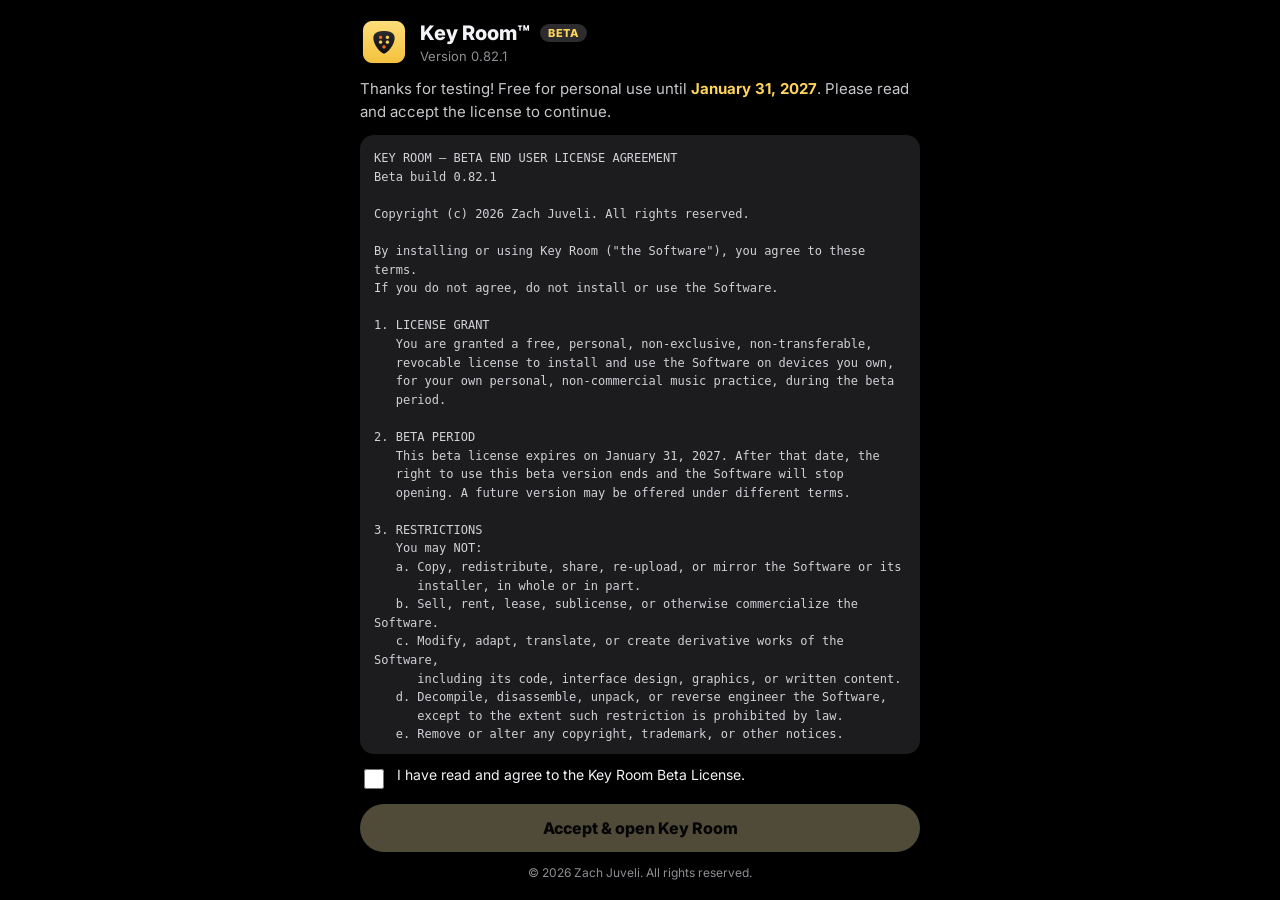
==== commit 3cb90784: "0.82.1: clean-up pass Co-Authored-By: Claude Opus 5.5 <noreply@anthropic.com> Claude-Session: https:" ====
--- a/docs/app/index.html
+++ b/docs/app/index.html
@@ -37,14 +37,14 @@
 <div class="frame"><aside class="side" id="side"></aside><main class="wrap" id="app"></main></div>
 
 <script>/*! Key Room © 2026 Zach Juveli. All rights reserved. Not licensed for copying, modification or redistribution. */
-const LAB={0x0:'1',0x1:'♭2',0x2:'2',0x3:'♭3',0x4:'3',0x5:'4',0x6:'♭5',0x7:'5',0x8:'♭6',0x9:'6',0xa:'♭7',0xb:'7'},SCALES={'minPent':{'name':'E\x20minor\x20pentatonic','iv':[0x0,0x3,0x5,0x7,0xa],'nm':['E','G','A','B','D']},'blues':{'name':'E\x20blues\x20scale','iv':[0x0,0x3,0x5,0x6,0x7,0xa],'nm':['E','G','A','B♭','B','D'],'base':[0x0,0x3,0x5,0x7,0xa],'extra':[0x6]},'majPent':{'name':'E\x20major\x20pentatonic','iv':[0x0,0x2,0x4,0x7,0x9],'nm':['E','F♯','G♯','B','C♯']},'natMin':{'name':'E\x20natural\x20minor','iv':[0x0,0x2,0x3,0x5,0x7,0x8,0xa],'nm':['E','F♯','G','A','B','C','D']},'major':{'name':'E\x20major','iv':[0x0,0x2,0x4,0x5,0x7,0x9,0xb],'nm':['E','F♯','G♯','A','B','C♯','D♯']},'dorian':{'name':'E\x20Dorian','iv':[0x0,0x2,0x3,0x5,0x7,0x9,0xa],'nm':['E','F♯','G','A','B','C♯','D']},'mixo':{'name':'E\x20Mixolydian','iv':[0x0,0x2,0x4,0x5,0x7,0x9,0xa],'nm':['E','F♯','G♯','A','B','C♯','D']},'harm':{'name':'E\x20harmonic\x20minor','iv':[0x0,0x2,0x3,0x5,0x7,0x8,0xb],'nm':['E','F♯','G','A','B','C','D♯']},'phryg':{'name':'E\x20Phrygian','iv':[0x0,0x1,0x3,0x5,0x7,0x8,0xa],'nm':['E','F','G','A','B','C','D']},'lyd':{'name':'E\x20Lydian','iv':[0x0,0x2,0x4,0x6,0x7,0x9,0xb],'nm':['E','F♯','G♯','A♯','B','C♯','D♯']},'mel':{'name':'E\x20melodic\x20minor','iv':[0x0,0x2,0x3,0x5,0x7,0x9,0xb],'nm':['E','F♯','G','A','B','C♯','D♯']}},PHASES=[{'n':'Pentatonic','full':'Pentatonic\x20foundation','weeks':[0x1,0x2,0x3]},{'n':'Core\x20scales','full':'Core\x20scales:\x20the\x20minor\x20and\x20major\x20sounds\x20you’ll\x20use\x20most','weeks':[0x4,0x5,0x6,0x7,0x8]},{'n':'Color','full':'Color:\x20exotic\x20flavors,\x20each\x20one\x20change\x20away','weeks':[0x9,0xa,0xb]}],BLUES12=['E7','E7','E7','E7','A7','A7','E7','E7','B7','A7','E7','B7'],QUICK12=['E7','A7','E7','E7','A7','A7','E7','E7','B7','A7','E7','B7'],MINBLUES=['Em7','Em7','Em7','Em7','Am7','Am7','Em7','Em7','Bm7','Am7','Em7','Bm7'],WEEKS={0x1:{'s':'minPent','sub':'Open\x20position','only':0x1,'newIv':[],'newTxt':'Your\x20building\x20block.\x20Every\x20later\x20week\x20adds\x20to\x20these\x20five\x20notes','feel':'The\x20home\x20base\x20of\x20rock\x20and\x20blues.\x20Five\x20notes,\x20no\x20wrong\x20ones.','progs':[['Two-chord\x20vamp','i–iv',['Em','Am']],['Minor\x20three','i–iv–v',['Em','Am','Bm']],['Rock\x20descent','i–♭VII–♭VI',['Em','D','C']]]},0x2:{'s':'minPent','sub':'All\x205\x20boxes','newIv':[],'newTxt':'Same\x20five\x20notes.\x20New\x20this\x20week:\x20boxes\x202–5\x20up\x20the\x20neck','feel':'Same\x20five\x20notes,\x20everywhere\x20on\x20the\x20neck.\x20Connect\x20the\x20boxes\x20from\x20open\x20position\x20to\x20the\x2012th\x20fret.','progs':[['12-bar\x20blues','I7–IV7–V7',BLUES12],['Quick-change\x20blues','I7–IV7–V7',QUICK12],['Rock\x20riff','i–♭III–IV',['Em','G','A']]]},0x3:{'s':'blues','sub':'Minor\x20pentatonic\x20+\x201\x20note','newIv':[0x6],'newTxt':'adds\x20B♭\x20(♭5),\x20one\x20fret\x20above\x20every\x20A','feel':'The\x20note\x20that\x20makes\x20everything\x20sound\x20bluesy.\x20Use\x20it\x20as\x20a\x20passing\x20note,\x20not\x20a\x20landing\x20note.','progs':[['12-bar\x20blues','I7–IV7–V7',BLUES12],['Slow\x20minor\x20blues','i7–iv7–v7',MINBLUES],['Minor\x20vamp','i7–IV7',['Em7','A7']]]},0x4:{'s':'natMin','sub':'Minor\x20pentatonic\x20+\x202\x20notes','newIv':[0x2,0x8],'newTxt':'adds\x20F♯\x20(2)\x20and\x20C\x20(♭6)','feel':'Fuller\x20and\x20more\x20melodic.\x20F♯\x20sits\x20two\x20frets\x20above\x20every\x20E;\x20C\x20sits\x20one\x20fret\x20above\x20every\x20B.','progs':[['Epic\x20minor','i–♭VI–♭III–♭VII',['Em','C','G','D']],['Minor\x20rock','i–♭VII–♭VI–♭VII',['Em','D','C','D']],['Short\x20loop','i–♭VI–♭VII',['Em','C','D']]]},0x5:{'s':'dorian','sub':'Minor\x20pentatonic\x20+\x202\x20notes','newIv':[0x2,0x9],'newTxt':'adds\x20F♯\x20(2)\x20and\x20C♯\x20(6)','feel':'Funky,\x20jazzy,\x20hopeful.\x20Natural\x20minor\x20with\x20C♯\x20instead\x20of\x20C.','progs':[['Dorian\x20vamp','i–IV',['Em','A']],['Two\x20minors','i7–ii7',['Em7','F♯m7']],['Dorian\x20loop','i–IV–♭VII',['Em','A','D']]]},0x6:{'s':'majPent','sub':'Minor\x20pentatonic\x20shapes,\x203\x20frets\x20down','newIv':[],'newTxt':'Parallel\x20major:\x20same\x20home\x20note\x20E,\x20new\x20notes.\x20Your\x20minor\x20boxes\x20slide\x203\x20frets\x20lower\x20and\x20land\x20on\x20E.\x20(Week\x201’s\x20G\x20major\x20pentatonic\x20was\x20the\x20relative:\x20same\x20notes,\x20new\x20home.)','feel':'Bright\x20and\x20country-sweet.\x20Same\x20five\x20shapes,\x20new\x20home\x20note.','progs':[['Three-chord','I–IV–V',['E','A','B']],['Pop\x20four','I–V–vi–IV',['E','B','C♯m','A']],['Two-chord\x20vamp','I–IV',['E','A']]]},0x7:{'s':'major','sub':'Slid-down\x20shapes\x20+\x202\x20notes','newIv':[0x5,0xb],'newTxt':'adds\x20A\x20(4)\x20and\x20D♯\x20(7)','feel':'The\x20reference\x20scale.\x20A\x20sits\x20one\x20fret\x20above\x20each\x20G♯;\x20D♯\x20one\x20fret\x20below\x20each\x20E.','progs':[['Three-chord','I–IV–V',['E','A','B']],['Doo-wop','I–vi–IV–V',['E','C♯m','A','B']],['Jazz\x20cadence','ii–V7–I',['F♯m','B7','E','E']]]},0x8:{'s':'mixo','sub':'Slid-down\x20shapes\x20+\x202\x20notes','newIv':[0x5,0xa],'newTxt':'adds\x20A\x20(4)\x20and\x20D\x20(♭7)','feel':'Classic\x20rock\x20and\x20jam-band.\x20Major\x20with\x20D\x20instead\x20of\x20D♯.','progs':[['Rock\x20cadence','I–♭VII–IV',['E','D','A']],['Two-chord\x20vamp','I–♭VII',['E','D']],['Mixo\x20turn','I–v–IV',['E','Bm','A']]]},0x9:{'s':'harm','sub':'Minor\x20pentatonic\x20+\x202\x20notes,\x201\x20moved','newIv':[0x2,0x8,0xb],'moved':[0xb],'newTxt':'adds\x20F♯\x20(2)\x20and\x20C\x20(♭6);\x20D\x20moves\x20up\x20one\x20fret\x20to\x20D♯\x20(7)','feel':'Tense\x20and\x20exotic.\x20The\x20D♯\x20pulls\x20hard\x20back\x20to\x20E.','progs':[['Minor\x20cadence','i–iv–V7',['Em','Am','B7']],['Andalusian\x20·\x20D\x20over\x20D,\x20D♯\x20over\x20B','i–♭VII–♭VI–V',['Em','D','C','B']],['Dramatic','i–♭VI–V7',['Em','C','B7']]]},0xa:{'s':'phryg','sub':'Minor\x20pentatonic\x20+\x202\x20notes','newIv':[0x1,0x8],'newTxt':'adds\x20F\x20(♭2)\x20and\x20C\x20(♭6)','feel':'Dark\x20and\x20heavy,\x20the\x20metal\x20minor.\x20F\x20sits\x20one\x20fret\x20above\x20every\x20E,\x20so\x20lean\x20on\x20that\x20half\x20step.','progs':[['Phrygian\x20vamp','i–♭II',['Em','F']],['Phrygian\x20walk','i–♭II–i–♭vii',['Em','F','Em','Dm']],['Climb','i–♭II–♭III–♭II',['Em','F','G','F']]]},0xb:{'s':'lyd','sub':'Slid-down\x20shapes\x20+\x202\x20notes','newIv':[0x6,0xb],'newTxt':'adds\x20A♯\x20(♯4)\x20and\x20D♯\x20(7)','feel':'Dreamy\x20and\x20floating.\x20Major\x20with\x20A♯\x20instead\x20of\x20A.','progs':[['Lydian\x20vamp','I–II',['E','F♯']],['Float','I–II–iii–II',['E','F♯','G♯m','F♯']],['Wide\x20loop','I–V–II',['E','B','F♯']]]}},FLAV={'minPent':[['Minor\x20sevens','i7–iv7–v7',['Em7','Am7','Bm7']],['Pentatonic\x20sus','isus4–i7–IVsus2–♭VIIsus2',['Esus4','Em7','Asus2','Dsus2']],['Sus-seventh\x20vamp','i7–IV7sus4',['Em7','A7sus4']]],'blues':[['Ninth\x20blues','I9–IV9–V9',['E9','E9','E9','E9','A9','A9','E9','E9','B9','A9','E9','B9']],['Passing\x20diminished','I7–IV7–♯iv°7–I7',['E7','A7','A♯°7','E7']],['Turnaround','I7–VI7–ii7–V7',['E7','C♯7','F♯m7','B7']]],'natMin':[['Minor\x20sevens','i7–♭VImaj7–♭IIImaj7–♭VII',['Em7','Cmaj7','Gmaj7','D']],['Half-diminished','iiø7–v7–i7',['F♯m7♭5','Bm7','Em7']],['Ninth\x20&\x20sus','i9–♭VIadd9–♭VIIsus4–♭VII',['Em9','Cadd9','Dsus4','D']]],'dorian':[['Dorian\x20sevens','i7–IV7',['Em7','A7']],['Minor\x20ninths','i9–ii7',['Em9','F♯m7']],['Minor\x20six','i6–IV9',['Em6','A9']]],'phryg':[['Phrygian\x20maj7','i–♭IImaj7',['Em','Fmaj7']],['Phrygian\x20climb','i7–♭IImaj7–♭III6–♭IImaj7',['Em7','Fmaj7','G6','Fmaj7']],['Diminished\x20five','i–v°–♭VI',['Em','B°','C']]],'harm':[['Diminished\x20seventh','i–vii°7–i',['Em','D♯°7','Em']],['Half-dim\x20cadence','iiø7–V7–i',['F♯m7♭5','B7','Em']],['Suspended\x20pull','♭VImaj7–V7sus4–V7–i',['Cmaj7','B7sus4','B7','Em']]],'majPent':[['Open\x20sus','Isus2–Vsus4–vi7',['Esus2','Bsus4','C♯m7']],['Six\x20&\x20nine','I6–Iadd9–vi7',['E6','Eadd9','C♯m7']]],'major':[['Major\x20sevens','Imaj7–IVmaj7',['Emaj7','Amaj7']],['Jazz\x20ii–V–I','ii7–V7–Imaj7–vi7',['F♯m7','B7','Emaj7','C♯m7']],['Diminished\x20passing','I–ii7–♭iii°7–iii7',['E','F♯m7','G°7','G♯m7']],['Borrowed\x20minor\x20iv','I–IVmaj7–iv6–I',['E','Amaj7','Am6','E']]],'mixo':[['Mixo\x20ninths','I9–IV6',['E9','A6']],['Sus\x20rock','I7sus4–I7–♭VII–IV',['E7sus4','E7','D','A']],['Minor\x20five','I7–v7–IVmaj7',['E7','Bm7','Amaj7']]],'lyd':[['Lydian\x20sevens','Imaj7–II7',['Emaj7','F♯7']],['Floating\x20add9','Iadd9–IIadd9',['Eadd9','F♯add9']],['Bright\x20minor','Imaj7–vi7–II7',['Emaj7','C♯m7','F♯7']]]},progsFor=_0x13bf09=>{const _0x7c620f=UI['flav']&&FLAV[_0x13bf09['s']]?FLAV[_0x13bf09['s']]:_0x13bf09['progs'],_0x1cb932=hkOff();return _0x1cb932?_0x7c620f['map'](_0x1e2da8=>[_0x1e2da8[0x0],_0x1e2da8[0x1],_0x1e2da8[0x2]['map'](_0x46145a=>trChord(_0x46145a,_0x1cb932,(MINOR['includes'](_0x13bf09['s'])?FLATK['min']:FLATK['maj'])['includes'](hk())))]):_0x7c620f;},TODAY=[['Play\x20each\x20box','Up\x20and\x20down,\x20twice,\x20slowly'],['Loop\x20one\x20progression','Play\x20the\x20scale\x20over\x20it\x20for\x202\x20rounds'],['Improvise\x20for\x205\x20minutes','Any\x20progression.\x20Start\x20the\x20timer\x20below']],KEY='kr-weekly-v1';let S={'current':0x1,'done':{},'pos':{},'days':{}};try{const r=localStorage['getItem'](KEY);r&&(S=Object['assign'](S,JSON['parse'](r)));}catch(k3_0x32e829){}const WEEK_MAP_V2={0x1:0x1,0x2:0x2,0x3:0x3,0x4:0x4,0x5:0x5,0x6:0xa,0x7:0x9,0x8:0x6,0x9:0x7,0xa:0x8,0xb:0xb};function save(){try{localStorage['setItem'](KEY,JSON['stringify'](S));}catch(_0x3fda73){}}!(function(){if(S['cv']>=0x2)return;const _0x1832c6=WEEK_MAP_V2;if(Object['keys'](S['done']||{})['length']||Object['keys'](S['pos']||{})['length']||(S['current']||0x1)>0x1){const _0x3e391b={},_0x317923={};Object['keys'](S['done']||{})['forEach'](_0x5b434c=>{S['done'][_0x5b434c]&&(_0x3e391b[_0x1832c6[_0x5b434c]||_0x5b434c]=!0x0);}),Object['keys'](S['pos']||{})['forEach'](_0x51de14=>{const [_0x19ceea,_0x36fa4b]=_0x51de14['split']('-');_0x317923[(_0x1832c6[_0x19ceea]||_0x19ceea)+'-'+_0x36fa4b]=S['pos'][_0x51de14];});const _0x54773d=[];for(let _0x743528=0x1;_0x743528<=0xb;_0x743528++)(_0x743528<=(S['current']||0x1)||S['done'][_0x743528])&&_0x54773d['push'](_0x1832c6[_0x743528]);S['done']=_0x3e391b,S['pos']=_0x317923,S['current']=Math['max'](0x1,..._0x54773d);try{const _0x582544=JSON['parse'](localStorage['getItem']('kr-srs')||'{}'),_0x50f720={};Object['keys'](_0x582544)['forEach'](_0x2ef0d4=>{const [_0x323712,_0x165969]=_0x2ef0d4['split']('-');_0x50f720[(_0x1832c6[_0x323712]||_0x323712)+'-'+_0x165969]=_0x582544[_0x2ef0d4];}),localStorage['setItem']('kr-srs',JSON['stringify'](_0x50f720));}catch(_0x8879ab){}}S['cv']=0x2;try{localStorage['setItem'](KEY,JSON['stringify'](S));}catch(_0xd258d7){}}());const today=()=>{const _0x39489b=new Date();return _0x39489b['getFullYear']()+'-'+String(_0x39489b['getMonth']()+0x1)['padStart'](0x2,'0')+'-'+String(_0x39489b['getDate']())['padStart'](0x2,'0');},SOUND=((()=>{let _0x5f1c96={};try{_0x5f1c96=JSON['parse'](localStorage['getItem']('kr-sound')||'{}');}catch(_0x1021a0){}return{'inst':_0x5f1c96['inst']||'electric','vol':_0x5f1c96['vol']??0.8,'bpm':_0x5f1c96['bpm']||0x3c,'pu':_0x5f1c96['pu']||'neck','bv':_0x5f1c96['bv']||'fing','pv':_0x5f1c96['pv']||'grand','eg':'rec','clk':_0x5f1c96['clk']||'beep'};})());let UI={'flav':((()=>{try{return'1'===localStorage['getItem']('kr-flav');}catch(_0x497cdc){return!0x1;}})()),'detail':((()=>{try{return localStorage['getItem']('kr-detail')||'clean';}catch(_0x2274c4){return'clean';}})()),'week':S['current'],'pos':null,'oct':0x0,'sel':[],'label':'note','bpm':SOUND['bpm'],'view':'full','tab':'weekly','x':{'k':0x4,'s':'minPent','box':null},'xv':'full'};try{const r=JSON['parse'](localStorage['getItem'](KEY+'-x')||'null');r&&(UI['tab']=r['tab']||'weekly',UI['x']=Object['assign'](UI['x'],r['x']||{}),UI['xv']=r['xv']||'full');}catch(k3_0x453e66){}const STR=[0x28,0x2d,0x32,0x37,0x3b,0x40],inlR=(_0xf69add,_0x21b367)=>Math['min'](0.36*_0xf69add,0.32*_0x21b367)['toFixed'](0x1);function nameMap(_0x2cb82e){const _0x43455d={};return _0x2cb82e['iv']['forEach']((_0x48f227,_0x25789f)=>_0x43455d[_0x48f227]=_0x2cb82e['nm'][_0x25789f]),_0x43455d;}function positions(_0x5ef7fc,_0xd619e7=0x4){const _0x331a6f=0x28+(_0xd619e7-0x4+0xc)%0xc,_0x588c2d=_0x5ef7fc['iv']['includes'](0x3)&&!_0x5ef7fc['iv']['includes'](0x4),_0x41574d=_0x5ef7fc['base']||(0x5===_0x5ef7fc['iv']['length']?_0x5ef7fc['iv']:_0x588c2d?[0x0,0x3,0x5,0x7,0xa]:[0x0,0x2,0x4,0x7,0x9]),_0xdde143=_0x5ef7fc['iv']['filter'](_0x483157=>!_0x41574d['includes'](_0x483157)),_0xf94885=_0x41574d['length'],_0x5f20bd=[];for(let _0x4946c5=0x0;_0x4946c5<_0xf94885;_0x4946c5++){let _0x5d12c7=_0x4946c5,_0x2c1eb7=0x0,_0x44f2b4=[];for(let _0x28b218=0x0;_0x28b218<0xc;_0x28b218++)_0x44f2b4['push'](_0x331a6f+_0x41574d[_0x5d12c7]+0xc*_0x2c1eb7),_0x5d12c7++,_0x5d12c7===_0xf94885&&(_0x5d12c7=0x0,_0x2c1eb7++);let _0x442267=_0x44f2b4['map']((_0x5f4379,_0x330c9e)=>{const _0x336a0c=Math['floor'](_0x330c9e/0x2);return{'s':_0x336a0c,'f':_0x5f4379-STR[_0x336a0c],'m':_0x5f4379};});if(Math['min'](..._0x442267['map'](_0x3ee54b=>_0x3ee54b['f']))<0x0&&_0x442267['forEach'](_0x3f39b7=>{_0x3f39b7['f']+=0xc,_0x3f39b7['m']+=0xc;}),Math['min'](..._0x442267['map'](_0x2306f6=>_0x2306f6['f']))>=0xc&&_0x442267['forEach'](_0x1c65d9=>{_0x1c65d9['f']-=0xc,_0x1c65d9['m']-=0xc;}),_0xdde143['length']){const _0x3c6453=Math['min'](..._0x442267['map'](_0x799f0e=>_0x799f0e['f'])),_0x2337e0=Math['max'](..._0x442267['map'](_0x574b04=>_0x574b04['f'])),_0x24d174=[];for(let _0xd50319=0x0;_0xd50319<0x6;_0xd50319++){const _0x2e2f10=_0x442267['filter'](_0x3dd6cc=>_0x3dd6cc['s']===_0xd50319)['map'](_0x58db39=>_0x58db39['f']),_0x43d058=Math['max'](_0x3c6453,Math['min'](..._0x2e2f10)-0x1),_0x17d57c=Math['min'](_0x2337e0,Math['max'](..._0x2e2f10)+0x1);for(let _0x2cbd47=_0x43d058;_0x2cbd47<=_0x17d57c;_0x2cbd47++){const _0x2f2561=((STR[_0xd50319]+_0x2cbd47-_0x331a6f)%0xc+0xc)%0xc;_0xdde143['includes'](_0x2f2561)&&_0x24d174['push']({'s':_0xd50319,'f':_0x2cbd47,'m':STR[_0xd50319]+_0x2cbd47});}}_0x442267=_0x442267['concat'](_0x24d174);}_0x442267['forEach'](_0x31799e=>_0x31799e['iv']=((_0x31799e['m']-_0x331a6f)%0xc+0xc)%0xc),_0x442267=_0x442267['filter'](_0x4109d3=>_0x5ef7fc['iv']['includes'](_0x4109d3['iv'])),_0x5f20bd['push'](_0x442267);}return _0x5f20bd['sort']((_0x122136,_0x2b2468)=>Math['min'](..._0x122136['map'](_0x5333a6=>_0x5333a6['f']))-Math['min'](..._0x2b2468['map'](_0x43e60a=>_0x43e60a['f'])));}const PC={'C':0x0,'D':0x2,'E':0x4,'F':0x5,'G':0x7,'A':0x9,'B':0xb},CRX=/^([A-G])([♯#♭b]?)(maj7|m7♭5|m9|m7|m6|m|°7|°|7sus4|sus2|sus4|add9|9|7|6)?$/,QIV={'':[0x0,0x4,0x7],'m':[0x0,0x3,0x7],0x7:[0x0,0x4,0x7,0xa],'m7':[0x0,0x3,0x7,0xa],'maj7':[0x0,0x4,0x7,0xb],'m7♭5':[0x0,0x3,0x6,0xa],'°7':[0x0,0x3,0x6,0x9],'°':[0x0,0x3,0x6],'sus2':[0x0,0x2,0x7],'sus4':[0x0,0x5,0x7],'7sus4':[0x0,0x5,0x7,0xa],'add9':[0x0,0x2,0x4,0x7],0x9:[0x0,0x2,0x4,0x7,0xa],'m9':[0x0,0x2,0x3,0x7,0xa],0x6:[0x0,0x4,0x7,0x9],'m6':[0x0,0x3,0x7,0x9]};function pch(_0x5e5497){const _0x39990d=_0x5e5497['match'](CRX);let _0x505891=PC[_0x39990d[0x1]];return'♯'!==_0x39990d[0x2]&&'#'!==_0x39990d[0x2]||_0x505891++,'♭'!==_0x39990d[0x2]&&'b'!==_0x39990d[0x2]||_0x505891--,{'pc':(_0x505891+0xc)%0xc,'q':_0x39990d[0x3]||''};}const MINQ=['m','m7','m6','m9','m7♭5','°','°7'];function rnOf(_0x3d7d68,_0x598c2a){return(MINQ['includes'](_0x598c2a)?ROMAN[_0x3d7d68]['toLowerCase']():ROMAN[_0x3d7d68])+({'m7':'7','m6':'6','m9':'9','m7♭5':'ø7','':'','m':''}[_0x598c2a]??_0x598c2a);}function parseChord(_0x4a20fc){const {pc:_0x5b359f,q:_0x411cf8}=pch(_0x4a20fc),_0x33ba3f=QIV[_0x411cf8],_0x2cda7a=(_0x5b359f-0x4+0xc)%0xc;return{'bass':0x28+_0x2cda7a,'tones':_0x33ba3f['map'](_0x503b9c=>0x34+_0x2cda7a+_0x503b9c)};}let ctx=null,master=null,timers=[],loop=null;const SVAR={},INSTS=[['electric','Electric'],['acoustic','Acoustic'],['bass','Bass'],['piano','Piano'],['dawn','Synth']];let fxIn=null;function aSess(_0x3454d3){try{const _0x4e7ec9=navigator['audioSession'];_0x4e7ec9&&_0x4e7ec9['type']!==_0x3454d3&&(_0x4e7ec9['type']=_0x3454d3);}catch(_0x25badd){}}function ac(){if(!ctx){aSess('function'==typeof micAny&&micAny()?'play-and-record':'playback'),ctx=new(window['AudioContext']||window['webkitAudioContext'])();const _0x191e7f=ctx['createDynamicsCompressor']();_0x191e7f['threshold']['value']=-0xa,_0x191e7f['knee']['value']=0x8,_0x191e7f['ratio']['value']=0xc,_0x191e7f['attack']['value']=0.003,_0x191e7f['release']['value']=0.2,master=ctx['createGain'](),master['gain']['value']=0.8*SOUND['vol'],master['connect'](_0x191e7f),_0x191e7f['connect'](ctx['destination']),fxIn=ctx['createGain']();const _0x183ad1=ctx['createDelay'](0x1),_0x55e429=ctx['createGain'](),_0xc4b414=ctx['createBiquadFilter'](),_0x5e8584=ctx['createGain']();_0x183ad1['delayTime']['value']=0.34,_0x55e429['gain']['value']=0.42,_0xc4b414['type']='lowpass',_0xc4b414['frequency']['value']=0xa28,_0x5e8584['gain']['value']=0.55,fxIn['connect'](_0x183ad1),_0x183ad1['connect'](_0xc4b414),_0xc4b414['connect'](_0x55e429),_0x55e429['connect'](_0x183ad1),_0xc4b414['connect'](_0x5e8584),_0x5e8584['connect'](master),jmAmp(ctx);}return'suspended'===ctx['state']&&ctx['resume'](),ctx;}let jmIn=null;const JM_CACHE=new Map();function jmAmp(_0x29501e){jmIn=_0x29501e['createGain'](),jmIn['gain']['value']=1.15;const _0x33469=_0x29501e['createWaveShaper'](),_0x47140a=0x800,_0x148985=new Float32Array(_0x47140a);for(let _0x928d0=0x0;_0x928d0<_0x47140a;_0x928d0++){const _0x481045=_0x928d0/(_0x47140a-0x1)*0x2-0x1;_0x148985[_0x928d0]=Math['tanh'](2.4*_0x481045)/Math['tanh'](2.4)+0.04*_0x481045*_0x481045;}_0x33469['curve']=_0x148985,_0x33469['oversample']='4x';const _0x3dab69=_0x29501e['createBiquadFilter']();_0x3dab69['type']='highpass',_0x3dab69['frequency']['value']=0x55,_0x3dab69['Q']['value']=0.6;const _0x41f7ce=_0x29501e['createBiquadFilter']();_0x41f7ce['type']='peaking',_0x41f7ce['frequency']['value']=0x1a4,_0x41f7ce['gain']['value']=-2.5,_0x41f7ce['Q']['value']=0.9;const _0x2a9956=_0x29501e['createBiquadFilter']();_0x2a9956['type']='peaking',_0x2a9956['frequency']['value']=0xa28,_0x2a9956['gain']['value']=4.5,_0x2a9956['Q']['value']=1.1;const _0x39c049=_0x29501e['createBiquadFilter']();_0x39c049['type']='lowpass',_0x39c049['frequency']['value']=0x1450,_0x39c049['Q']['value']=0.7;const _0x59319e=_0x29501e['createBiquadFilter']();_0x59319e['type']='lowpass',_0x59319e['frequency']['value']=0x1db0,_0x59319e['Q']['value']=0.5;const _0x15a8dc=_0x29501e['createGain']();_0x15a8dc['gain']['value']=0.62,jmIn['connect'](_0x33469),_0x33469['connect'](_0x3dab69),_0x3dab69['connect'](_0x41f7ce),_0x41f7ce['connect'](_0x2a9956),_0x2a9956['connect'](_0x39c049),_0x39c049['connect'](_0x59319e),_0x59319e['connect'](_0x15a8dc),_0x15a8dc['connect'](master);const _0x2ceb18=_0x29501e['createConvolver'](),_0x313b1a=Math['floor'](1.4*_0x29501e['sampleRate']),_0x2a510f=_0x29501e['createBuffer'](0x2,_0x313b1a,_0x29501e['sampleRate']);for(let _0x205a13=0x0;_0x205a13<0x2;_0x205a13++){const _0x4c81a1=_0x2a510f['getChannelData'](_0x205a13);let _0x7e2a9c=0x0;for(let _0x456f29=0x0;_0x456f29<_0x313b1a;_0x456f29++){const _0x12659c=_0x456f29/_0x29501e['sampleRate'];_0x7e2a9c+=0.35*(0x2*Math['random']()-0x1-_0x7e2a9c),_0x4c81a1[_0x456f29]=_0x7e2a9c*Math['pow'](0x1-_0x456f29/_0x313b1a,2.2)*Math['exp'](3.2*-_0x12659c)*(_0x456f29<0.012*_0x29501e['sampleRate']?_0x456f29/(0.012*_0x29501e['sampleRate']):0x1);}}_0x2ceb18['buffer']=_0x2a510f;const _0x4ed3dc=_0x29501e['createGain']();_0x4ed3dc['gain']['value']=0.22,_0x59319e['connect'](_0x2ceb18),_0x2ceb18['connect'](_0x4ed3dc),_0x4ed3dc['connect'](master),roomIn=_0x29501e['createGain'](),roomIn['gain']['value']=0.55,roomIn['connect'](_0x2ceb18),setTimeout(()=>'function'==typeof sWarm&&sWarm(),0x32),bassIn=_0x29501e['createGain'](),bassIn['gain']['value']=1.25;const _0x486ae0=_0x29501e['createBiquadFilter']();_0x486ae0['type']='highpass',_0x486ae0['frequency']['value']=0x22;const _0x5e53e9=_0x29501e['createBiquadFilter']();_0x5e53e9['type']='lowshelf',_0x5e53e9['frequency']['value']=0x64,_0x5e53e9['gain']['value']=0x5;const _0x721b7c=_0x29501e['createBiquadFilter']();_0x721b7c['type']='peaking',_0x721b7c['frequency']['value']=0x118,_0x721b7c['gain']['value']=-2.5,_0x721b7c['Q']['value']=0x1;const _0xffcbb5=_0x29501e['createBiquadFilter']();_0xffcbb5['type']='peaking',_0xffcbb5['frequency']['value']=0x2bc,_0xffcbb5['gain']['value']=0.8,_0xffcbb5['Q']['value']=0.8;const _0x8e35b0=_0x29501e['createWaveShaper'](),_0x1c7a8c=new Float32Array(0x800);for(let _0x49a7dc=0x0;_0x49a7dc<0x800;_0x49a7dc++){const _0x5f15b1=_0x49a7dc/0x7ff*0x2-0x1;_0x1c7a8c[_0x49a7dc]=Math['tanh'](1.5*_0x5f15b1)/Math['tanh'](1.5)+0.03*_0x5f15b1*_0x5f15b1;}_0x8e35b0['curve']=_0x1c7a8c,_0x8e35b0['oversample']='4x';const _0x560f38=_0x29501e['createBiquadFilter']();_0x560f38['type']='lowpass',_0x560f38['frequency']['value']=0x5dc,_0x560f38['Q']['value']=0.5;const _0x809b1=_0x29501e['createGain']();_0x809b1['gain']['value']=0.62,bassIn['connect'](_0x486ae0),_0x486ae0['connect'](_0x5e53e9),_0x5e53e9['connect'](_0x721b7c),_0x721b7c['connect'](_0xffcbb5),_0xffcbb5['connect'](_0x8e35b0),_0x8e35b0['connect'](_0x560f38),_0x560f38['connect'](_0x809b1),_0x809b1['connect'](master);}const SMP_DATA={'p':['36','39','42','45','48','51','54','57','60','63','66','69','72','75','78','81','84','87','90','93'],'b':['28','31','34','37','40','43','46','49','52','55','58','61','64'],'e':['40','42','45','48','51','54','57','60','63','66','69','72','75','78','81','84'],'a':['40','43','46','49','52','55','58','61','64','67','70','73','74']},SMP={'p':null,'b':null,'e':null,'a':null,'loading':{}};function smpLoad(_0x359832){if(SMP[_0x359832]||SMP['loading'][_0x359832]||!ctx)return;SMP['loading'][_0x359832]=0x1;const _0x51c238=ctx,_0x59a746=SMP_DATA[_0x359832],_0x4518fa={};Promise['all'](_0x59a746['map'](_0x1a1311=>fetch('samples/'+_0x359832+'/'+_0x1a1311+'.mp3')['then'](_0x571fae=>{if(!_0x571fae['ok'])throw new Error(_0x571fae['status']);return _0x571fae['arrayBuffer']();})['then'](_0x2320bc=>_0x51c238['decodeAudioData'](_0x2320bc))['then'](_0x5ba9dc=>{_0x4518fa[_0x1a1311]=_0x5ba9dc;})))['then'](()=>{SMP[_0x359832]=_0x4518fa;})['catch'](()=>{SMP['loading'][_0x359832]=0x0;});}function smpPlay(_0xfc0169,_0x5b2491,_0x54416e,_0x5ac5c4,_0x4e66e9,_0x4ea3d7,_0x429dfc,_0x13917e,_0x36ed27,_0x5da99a){const _0x1a6a11=SMP[_0x5b2491];if(!_0x1a6a11)return!0x1;let _0x3a9ec1=null;for(const _0x5bab7b of Object['keys'](_0x1a6a11)['map'](Number))(null==_0x3a9ec1||Math['abs'](_0x5bab7b-_0x54416e)<Math['abs'](_0x3a9ec1-_0x54416e))&&(_0x3a9ec1=_0x5bab7b);const _0xc1af12=_0x1a6a11[_0x3a9ec1],_0x15cd9d=_0xfc0169['createBufferSource']();_0x15cd9d['buffer']=_0xc1af12;const _0x32cfd0=Math['pow'](0x2,(_0x54416e-_0x3a9ec1)/0xc);_0x15cd9d['playbackRate']['setValueAtTime'](_0x32cfd0,_0x5ac5c4),_0x13917e&&_0x13917e['forEach'](([_0x3e6494,_0x280968],_0x189bd4)=>{const _0x36367c=_0x32cfd0*Math['pow'](0x2,_0x280968/0xc);0x0===_0x189bd4?_0x15cd9d['playbackRate']['setValueAtTime'](_0x36367c,_0x5ac5c4+_0x3e6494):_0x15cd9d['playbackRate']['linearRampToValueAtTime'](_0x36367c,_0x5ac5c4+_0x3e6494);});const _0x12fdd9=_0xfc0169['createGain'](),_0x499c24=_0x5ac5c4+Math['min'](_0xc1af12['duration']/_0x32cfd0,Math['max'](1.3*_0x4e66e9+(_0x5da99a||0.4),0.6));if(_0x12fdd9['gain']['setValueAtTime'](_0x4ea3d7,_0x5ac5c4),_0x12fdd9['gain']['setValueAtTime'](_0x4ea3d7,Math['max'](_0x5ac5c4,_0x499c24-0.22)),_0x12fdd9['gain']['exponentialRampToValueAtTime'](0.0001,_0x499c24),_0x15cd9d['connect'](_0x12fdd9),_0x12fdd9['connect'](_0x429dfc||master),_0x36ed27&&roomIn){const _0x49cdcd=_0xfc0169['createGain']();_0x49cdcd['gain']['value']=_0x36ed27,_0x12fdd9['connect'](_0x49cdcd),_0x49cdcd['connect'](roomIn);}return _0x15cd9d['start'](_0x5ac5c4),_0x15cd9d['stop'](_0x499c24+0.05),!0x0;}let roomIn=null,bassIn=null;function bassBuf(_0x5d80fd,_0x38cc6f,_0x45a95f,_0xc9d2){const _0x15a646='b'+_0x38cc6f+'|'+_0x45a95f+'|'+_0xc9d2;if(JM_CACHE['has'](_0x15a646))return JM_CACHE['get'](_0x15a646);const _0x32b88e=_0x5d80fd['sampleRate'],_0x363f85=0x1b8*Math['pow'](0x2,(_0x38cc6f-0x45)/0xc),_0x526207='pick'===_0x45a95f,_0x2b1c2c=Math['min'](3.6,2.4+0x3c/_0x363f85),_0x10d879=Math['floor'](_0x32b88e*_0x2b1c2c),_0x2dee37=new Float32Array(_0x10d879),_0x361c3b=_0x32b88e/_0x363f85,_0x487f13=_0x526207?0.38:0.5;let _0x1307f6=Math['floor'](_0x361c3b-_0x487f13),_0x821ddc=_0x361c3b-_0x487f13-_0x1307f6;_0x821ddc<0.15&&(_0x1307f6-=0x1,_0x821ddc+=0x1);const _0x4326d3=(0x1-_0x821ddc)/(0x1+_0x821ddc),_0x3636d6=_0x526207?3.2:3.8,_0x47996a=Math['pow'](0xa,-0x3/(_0x3636d6*_0x363f85)),_0x2d30ef=new Float32Array(_0x1307f6+0x2),_0x1b460e=Math['max'](0x1,Math['round'](_0x1307f6*(_0x526207?0.1:0.24)));let _0x3877fb=0x0;const _0x2bc6f3=_0x526207?0.6:0.2;for(let _0x407526=0x0;_0x407526<_0x2d30ef['length'];_0x407526++)_0x3877fb+=(0x2*Math['random']()-0x1-_0x3877fb)*_0x2bc6f3,_0x2d30ef[_0x407526]=_0x3877fb;for(let _0xb263d0=_0x2d30ef['length']-0x1;_0xb263d0>=_0x1b460e;_0xb263d0--)_0x2d30ef[_0xb263d0]-=_0x2d30ef[_0xb263d0-_0x1b460e];let _0x4797dd=0x0,_0x2741cf=0x0;for(let _0x5dfa8e=0x0;_0x5dfa8e<_0x10d879;_0x5dfa8e++){let _0x50da7e=_0x5dfa8e<_0x2d30ef['length']?_0x2d30ef[_0x5dfa8e]:0x0;if(_0x5dfa8e>_0x1307f6){const _0x3d7600=(0x1-_0x487f13)*_0x2dee37[_0x5dfa8e-_0x1307f6]+_0x487f13*_0x2dee37[_0x5dfa8e-_0x1307f6-0x1],_0x1186c6=_0x4326d3*_0x3d7600+_0x4797dd-_0x4326d3*_0x2741cf;_0x4797dd=_0x3d7600,_0x2741cf=_0x1186c6,_0x50da7e+=_0x47996a*_0x1186c6;}_0x2dee37[_0x5dfa8e]=_0x50da7e;}const _0x5c5dcf=Math['max'](0x1,Math['round'](0.19*_0x361c3b)),_0x161085=_0x526207?0x76c:0x352,_0x384267=Math['exp'](-0x2*Math['PI']*_0x161085/_0x32b88e);let _0x569444=0x0,_0x1cc67d=0x0,_0x8fa00a=0x0;const _0x37d6a1=new Float32Array(_0x10d879);for(let _0x2f2f73=0x0;_0x2f2f73<_0x10d879;_0x2f2f73++){_0x569444=(0x1-_0x384267)*(_0x2dee37[_0x2f2f73]-(_0x2f2f73>=_0x5c5dcf?_0x2dee37[_0x2f2f73-_0x5c5dcf]:0x0))+_0x384267*_0x569444,_0x1cc67d=(0x1-_0x384267)*_0x569444+_0x384267*_0x1cc67d,_0x37d6a1[_0x2f2f73]=_0x1cc67d;const _0x43017d=Math['abs'](_0x1cc67d);_0x43017d>_0x8fa00a&&(_0x8fa00a=_0x43017d);}const _0x5bac4e=0.9/(_0x8fa00a||0x1);for(let _0x285857=0x0;_0x285857<_0x10d879;_0x285857++)_0x37d6a1[_0x285857]*=_0x5bac4e;const _0x179532=_0x5d80fd['createBuffer'](0x1,_0x10d879,_0x32b88e);return _0x179532['getChannelData'](0x0)['set'](_0x37d6a1),JM_CACHE['size']>0x8c&&JM_CACHE['delete'](JM_CACHE['keys']()['next']()['value']),JM_CACHE['set'](_0x15a646,_0x179532),_0x179532;}function pianoBuf(_0x41ced4,_0x2abe5f,_0x4caecb){const _0x229515='p'+_0x2abe5f+'|'+_0x4caecb;if(JM_CACHE['has'](_0x229515))return JM_CACHE['get'](_0x229515);const _0x39dc56=_0x41ced4['sampleRate'],_0x31022a=0x1b8*Math['pow'](0x2,(_0x2abe5f-0x45)/0xc),_0x485f15=Math['min'](0x5,2.4+0x104/_0x31022a),_0x115404=Math['floor'](_0x39dc56*_0x485f15),_0x5171d9=new Float32Array(_0x115404);if('rhodes'===_0x4caecb){const _0x46aeca=1.9*Math['pow'](261.6/_0x31022a,0.45),_0x28b31c=0x2*Math['PI']*_0x31022a/_0x39dc56;for(let _0x3dd0a2=0x0;_0x3dd0a2<_0x115404;_0x3dd0a2++){const _0x4333d0=_0x3dd0a2/_0x39dc56,_0x99d285=1.5*Math['exp'](-_0x4333d0/0.22)+0.35,_0x205f59=Math['min'](0x1,_0x4333d0/0.002)*Math['exp'](-_0x4333d0/_0x46aeca);_0x5171d9[_0x3dd0a2]=_0x205f59*(Math['sin'](_0x28b31c*_0x3dd0a2+_0x99d285*Math['sin'](_0x28b31c*_0x3dd0a2))+0.16*Math['exp'](-_0x4333d0/0.025)*Math['sin'](0xe*_0x28b31c*_0x3dd0a2));}}else{const _0x4fbc32=0.00012+0.00035*Math['min'](0x1,_0x31022a/0x5dc);for(let _0x84b0cf=0x1;_0x84b0cf<=0xc;_0x84b0cf++){const _0x173116=_0x31022a*_0x84b0cf*Math['sqrt'](0x1+_0x4fbc32*_0x84b0cf*_0x84b0cf);if(_0x173116>Math['min'](_0x39dc56/0x2-0x1f4,0x1b58))break;const _0x1ed0e2=Math['pow'](_0x84b0cf,-1.2)/(0x1+Math['pow'](_0x173116/0xaf0,0x2)),_0x527420=0.32*Math['pow'](261.6/_0x31022a,0.5)/Math['pow'](_0x84b0cf,0.35),_0x11e3ee=3.2*Math['pow'](261.6/_0x31022a,0.55)/(0x1+0.18*_0x84b0cf),_0x275fc9=Math['exp'](-0x1/(_0x527420*_0x39dc56)),_0x1fd9e5=Math['exp'](-0x1/(_0x11e3ee*_0x39dc56)),_0x232050=0x2*Math['PI']*_0x173116/_0x39dc56,_0x32935e=1.0006*_0x232050,_0x5d5017=Math['cos'](_0x232050),_0x4fc012=Math['sin'](_0x232050),_0x474cdc=Math['cos'](_0x32935e),_0x3e9142=Math['sin'](_0x32935e);let _0x675c2b=0x0,_0x47f2be=0x1,_0x3a8a30=0x0,_0x3b4b2e=0x1,_0x4c3fd6=0.72*_0x1ed0e2*0.5,_0x7369e=0.28*_0x1ed0e2*0.5;for(let _0xe7de55=0x0;_0xe7de55<_0x115404;_0xe7de55++){let _0x36882d=_0x675c2b*_0x5d5017+_0x47f2be*_0x4fc012;_0x47f2be=_0x47f2be*_0x5d5017-_0x675c2b*_0x4fc012,_0x675c2b=_0x36882d,_0x36882d=_0x3a8a30*_0x474cdc+_0x3b4b2e*_0x3e9142,_0x3b4b2e=_0x3b4b2e*_0x474cdc-_0x3a8a30*_0x3e9142,_0x3a8a30=_0x36882d,_0x5171d9[_0xe7de55]+=(_0x675c2b+_0x3a8a30)*(_0x4c3fd6+_0x7369e),_0x4c3fd6*=_0x275fc9,_0x7369e*=_0x1fd9e5;}}let _0x707230=0x0;const _0x555288=Math['floor'](0.012*_0x39dc56);for(let _0x3d2071=0x0;_0x3d2071<_0x555288;_0x3d2071++)_0x707230+=0.18*(0x2*Math['random']()-0x1-_0x707230),_0x5171d9[_0x3d2071]+=0.35*_0x707230*(0x1-_0x3d2071/_0x555288);const _0x364aad=Math['floor'](0.0025*_0x39dc56);for(let _0x45bcca=0x0;_0x45bcca<_0x364aad;_0x45bcca++)_0x5171d9[_0x45bcca]*=_0x45bcca/_0x364aad;}let _0x4513a4=0x0;for(let _0x10f22f=0x0;_0x10f22f<_0x115404;_0x10f22f++){const _0x5905d2=Math['abs'](_0x5171d9[_0x10f22f]);_0x5905d2>_0x4513a4&&(_0x4513a4=_0x5905d2);}const _0x2baeaa=0.85/(_0x4513a4||0x1);for(let _0x30549f=0x0;_0x30549f<_0x115404;_0x30549f++)_0x5171d9[_0x30549f]*=_0x2baeaa;const _0x2204a6=_0x41ced4['createBuffer'](0x1,_0x115404,_0x39dc56);return _0x2204a6['getChannelData'](0x0)['set'](_0x5171d9),JM_CACHE['size']>0x8c&&JM_CACHE['delete'](JM_CACHE['keys']()['next']()['value']),JM_CACHE['set'](_0x229515,_0x2204a6),_0x2204a6;}function bufPlay(_0x50877f,_0x217d22,_0x18520a,_0x162afd,_0x230dfd,_0x401631,_0x18e4fe,_0x2f3957){const _0x1b84df=_0x50877f['createBufferSource']();_0x1b84df['buffer']=_0x217d22;const _0x12d034=_0x50877f['createGain'](),_0xf6632a=_0x18520a+Math['min'](_0x217d22['duration'],Math['max'](1.3*_0x162afd+0.25,0.5));if(_0x12d034['gain']['setValueAtTime'](_0x230dfd,_0x18520a),_0x12d034['gain']['setValueAtTime'](_0x230dfd,Math['max'](_0x18520a,_0xf6632a-0.14)),_0x12d034['gain']['exponentialRampToValueAtTime'](0.0001,_0xf6632a),_0x18e4fe&&_0x18e4fe['forEach'](([_0x328f7e,_0x311f88],_0x100948)=>{const _0x4d164a=Math['pow'](0x2,_0x311f88/0xc);0x0===_0x100948?_0x1b84df['playbackRate']['setValueAtTime'](_0x4d164a,_0x18520a+_0x328f7e):_0x1b84df['playbackRate']['linearRampToValueAtTime'](_0x4d164a,_0x18520a+_0x328f7e);}),_0x1b84df['connect'](_0x12d034),_0x12d034['connect'](_0x401631||master),_0x2f3957&&roomIn){const _0x25b09f=_0x50877f['createGain']();_0x25b09f['gain']['value']=_0x2f3957,_0x12d034['connect'](_0x25b09f),_0x25b09f['connect'](roomIn);}_0x1b84df['start'](_0x18520a),_0x1b84df['stop'](_0xf6632a+0.05);}let bassK=0x0;function sWarm(){const _0x1cc015=ctx;if(!_0x1cc015)return;if('piano'===SOUND['inst']&&smpLoad('p'),'bass'===SOUND['inst']&&smpLoad('b'),'piano'===SOUND['inst']||'bass'===SOUND['inst'])return;const _0x367d6f=SOUND['inst'],_0x285769=[];for(let _0x4dbe05=0x28;_0x4dbe05<=0x4c;_0x4dbe05++)_0x285769['push'](_0x4dbe05);let _0x2f68af=0x0;const _0x5dd1ff=()=>{if(SOUND['inst']!==_0x367d6f||_0x2f68af>=_0x285769['length'])return;const _0x452ae5=_0x285769[_0x2f68af++];try{'piano'===_0x367d6f?pianoBuf(_0x1cc015,_0x452ae5,SOUND['pv']||'grand'):'bass'===_0x367d6f?bassBuf(_0x1cc015,_0x452ae5-0xc,SOUND['bv']||'fing',0x0):'electric'===_0x367d6f&&jmBuf(_0x1cc015,_0x452ae5,SOUND['pu']||'neck',0x0);}catch(_0x122865){}setTimeout(_0x5dd1ff,0x8);};setTimeout(_0x5dd1ff,0x12c);}function jmBuf(_0x93301e,_0x3e0bb7,_0x1d06a0,_0x5905e3){const _0x47d0c8=_0x3e0bb7+'|'+_0x1d06a0+'|'+_0x5905e3;if(JM_CACHE['has'](_0x47d0c8))return JM_CACHE['get'](_0x47d0c8);const _0x38d76d=_0x93301e['sampleRate'],_0x3d66bd=0x1b8*Math['pow'](0x2,(_0x3e0bb7-0x45)/0xc),_0x434d08=Math['min'](3.4,2.2+0x5a/_0x3d66bd),_0x33deef=Math['floor'](_0x38d76d*_0x434d08),_0x58955c=new Float32Array(_0x33deef),_0xc0c14b=_0x38d76d/_0x3d66bd,_0x17019f=Math['max'](0.14,Math['min'](0.5,0.5-0.12*Math['log2'](_0x3d66bd/0x6e)));let _0x5b71c0=Math['floor'](_0xc0c14b-_0x17019f),_0x24063c=_0xc0c14b-_0x17019f-_0x5b71c0;_0x24063c<0.15&&(_0x5b71c0-=0x1,_0x24063c+=0x1);const _0x9da8d4=(0x1-_0x24063c)/(0x1+_0x24063c),_0x3c66d3=Math['max'](2.2,0x5*Math['pow'](82.4/_0x3d66bd,0.3)),_0x1cea23=Math['pow'](0xa,-0x3/(_0x3c66d3*_0x3d66bd)),_0x2faaf0=new Float32Array(_0x5b71c0+0x2),_0x42c7e0=Math['max'](0x1,Math['round'](_0x5b71c0*(0.16+0.03*_0x5905e3)));let _0x4163c4=0x0;for(let _0x2873f5=0x0;_0x2873f5<_0x2faaf0['length'];_0x2873f5++)_0x4163c4+=0.55*(0x2*Math['random']()-0x1-_0x4163c4),_0x2faaf0[_0x2873f5]=_0x4163c4;for(let _0x492378=_0x2faaf0['length']-0x1;_0x492378>=_0x42c7e0;_0x492378--)_0x2faaf0[_0x492378]-=_0x2faaf0[_0x492378-_0x42c7e0];let _0x42bb54=0x0,_0x5716f0=0x0;for(let _0xd6340a=0x0;_0xd6340a<_0x33deef;_0xd6340a++){let _0x5d5cca=_0xd6340a<_0x2faaf0['length']?_0x2faaf0[_0xd6340a]:0x0;if(_0xd6340a>_0x5b71c0){const _0x5eebfd=(0x1-_0x17019f)*_0x58955c[_0xd6340a-_0x5b71c0]+_0x17019f*_0x58955c[_0xd6340a-_0x5b71c0-0x1],_0xe21e48=_0x9da8d4*_0x5eebfd+_0x42bb54-_0x9da8d4*_0x5716f0;_0x42bb54=_0x5eebfd,_0x5716f0=_0xe21e48,_0x5d5cca+=_0x1cea23*_0xe21e48;}_0x58955c[_0xd6340a]=_0x5d5cca;}const _0x1fab5d={'neck':[[0.26,0x1]],'both':[[0.26,0.55],[0.085,0.55]],'bridge':[[0.085,0x1]]}[_0x1d06a0]||[[0.26,0x1]],_0xd7e074={'neck':0xb54,'both':0xed8,'bridge':0x1450}[_0x1d06a0]||0xb54,_0x1be809=new Float32Array(_0x33deef);_0x1fab5d['forEach'](([_0x34f439,_0x34a5b7])=>{const _0x10fe7a=Math['max'](0x1,Math['round'](_0x34f439*_0xc0c14b));for(let _0x1c96eb=0x0;_0x1c96eb<_0x33deef;_0x1c96eb++)_0x1be809[_0x1c96eb]+=_0x34a5b7*(_0x58955c[_0x1c96eb]-(_0x1c96eb>=_0x10fe7a?_0x58955c[_0x1c96eb-_0x10fe7a]:0x0));});const _0x4c47b2=Math['exp'](-0x2*Math['PI']*_0xd7e074/_0x38d76d);let _0x4e012f=0x0,_0xad0b1f=0x0;for(let _0x388354=0x0;_0x388354<_0x33deef;_0x388354++){_0x4e012f=(0x1-_0x4c47b2)*_0x1be809[_0x388354]+_0x4c47b2*_0x4e012f,_0x1be809[_0x388354]=_0x4e012f;const _0x103cf0=Math['abs'](_0x4e012f);_0x103cf0>_0xad0b1f&&(_0xad0b1f=_0x103cf0);}const _0x2e927d=0.9/(_0xad0b1f||0x1);for(let _0x24c9b5=0x0;_0x24c9b5<_0x33deef;_0x24c9b5++)_0x1be809[_0x24c9b5]*=_0x2e927d;const _0x4eed64=_0x93301e['createBuffer'](0x1,_0x33deef,_0x38d76d);return _0x4eed64['copyToChannel']?_0x4eed64['copyToChannel'](_0x1be809,0x0):_0x4eed64['getChannelData'](0x0)['set'](_0x1be809),JM_CACHE['size']>0x5a&&JM_CACHE['delete'](JM_CACHE['keys']()['next']()['value']),JM_CACHE['set'](_0x47d0c8,_0x4eed64),_0x4eed64;}let jmV=0x0;function jmPluck(_0x159188,_0x2c781f,_0x25409d,_0x199db9,_0x25aecf,_0x3dc580){const _0x4c0536=_0x159188['createBufferSource'](),_0xdcd7e0=SOUND['pu']||'neck';jmV=(jmV+0x1)%0x3,_0x4c0536['buffer']=jmBuf(_0x159188,_0x2c781f,_0xdcd7e0,jmV);const _0x45e6f5=_0x159188['createGain'](),_0x1421ba=_0x4c0536['buffer']['duration'],_0x482aa6=_0x25409d+Math['min'](_0x1421ba,Math['max'](1.25*_0x199db9,0.5)),_0x37862f=2.3*_0x25aecf*(0.92+0.1*Math['random']());_0x45e6f5['gain']['setValueAtTime'](_0x37862f,_0x25409d),_0x45e6f5['gain']['setValueAtTime'](_0x37862f,Math['max'](_0x25409d,_0x482aa6-0.12)),_0x45e6f5['gain']['exponentialRampToValueAtTime'](0.0001,_0x482aa6),_0x3dc580&&_0x3dc580['forEach'](([_0x33f68b,_0xc81a15],_0x1c3e19)=>{const _0x4a4f77=Math['pow'](0x2,_0xc81a15/0xc);0x0===_0x1c3e19?_0x4c0536['playbackRate']['setValueAtTime'](_0x4a4f77,_0x25409d+_0x33f68b):_0x4c0536['playbackRate']['linearRampToValueAtTime'](_0x4a4f77,_0x25409d+_0x33f68b);}),_0x4c0536['connect'](_0x45e6f5),_0x45e6f5['connect'](jmIn||master),_0x4c0536['start'](_0x25409d),_0x4c0536['stop'](_0x482aa6+0.05);}function sSave(){try{localStorage['setItem']('kr-sound',JSON['stringify'](SOUND));}catch(_0x113792){}}function osc(_0x206eb7,_0x9b75be,_0x27d846,_0x37fa90){const _0x50da5e=_0x206eb7['createOscillator']();return _0x50da5e['type']=_0x9b75be,_0x50da5e['frequency']['value']=_0x27d846,_0x37fa90&&(_0x50da5e['detune']['value']=_0x37fa90),_0x50da5e;}const BQ={'q':[],'f':0x0};function bassFlush(){BQ['f']=0x0;const _0x5354e4=BQ['q']['sort']((_0x3198a2,_0x191d51)=>_0x3198a2['t']-_0x191d51['t']);BQ['q']=[];let _0x59fe7f=[];const _0x5ddc38=()=>{if(!_0x59fe7f['length'])return;const _0x495fe0=_0x59fe7f['reduce']((_0x35f1e2,_0x46d156)=>_0x46d156['m']<_0x35f1e2['m']?_0x46d156:_0x35f1e2);pluckRaw(_0x495fe0['m'],_0x59fe7f[0x0]['t'],Math['max'](..._0x59fe7f['map'](_0x4b1ba9=>_0x4b1ba9['dur'])),1.15*Math['max'](..._0x59fe7f['map'](_0x432f7b=>_0x432f7b['g'])),_0x495fe0['pb']),_0x59fe7f=[];};_0x5354e4['forEach'](_0x18c127=>{_0x59fe7f['length']&&_0x18c127['t']-_0x59fe7f[_0x59fe7f['length']-0x1]['t']>0.06&&_0x5ddc38(),_0x59fe7f['push'](_0x18c127);}),_0x5ddc38();}function pluck(_0x4e56e6,_0x32a6cd,_0x411950,_0x585a2e,_0x1704e5){return'bass'!==SOUND['inst']||window['KR_POLY']?pluckRaw(_0x4e56e6,_0x32a6cd,_0x411950,_0x585a2e,_0x1704e5):(BQ['q']['push']({'m':_0x4e56e6,'t':_0x32a6cd,'dur':_0x411950,'g':_0x585a2e,'pb':_0x1704e5}),void(BQ['f']||(BQ['f']=0x1,queueMicrotask(bassFlush))));}function pluckRaw(_0x347cf7,_0x1b1ffd,_0x3322b8,_0x2642ff,_0x3cb277){const _0xc8f972=ac(),_0x187af5=SOUND['inst'];if(_0x2642ff*=0.94+0.12*Math['random'](),_0x1b1ffd+=0.004*Math['random'](),'electric'===_0x187af5&&'rec'===(SOUND['eg']||'rec')&&(smpLoad('e'),smpPlay(_0xc8f972,'e',_0x347cf7,_0x1b1ffd,_0x3322b8,0x3*_0x2642ff,master,_0x3cb277,0.14,0.35)))return;if('acoustic'===_0x187af5&&(smpLoad('a'),smpPlay(_0xc8f972,'a',_0x347cf7,_0x1b1ffd,_0x3322b8,2.7*_0x2642ff,master,_0x3cb277,0.24,0.5)))return;if('electric'===_0x187af5&&jmIn)return jmPluck(_0xc8f972,_0x347cf7,_0x1b1ffd,_0x3322b8,_0x2642ff,_0x3cb277);if('bass'===_0x187af5&&bassIn){if(smpLoad('b'),smpPlay(_0xc8f972,'b',_0x347cf7-0xc,_0x1b1ffd,_0x3322b8,3.1*_0x2642ff*(0.94+0.06*Math['random']()),bassIn,_0x3cb277,0x0,0.15))return;return bassK=(bassK+0x1)%0x3,bufPlay(_0xc8f972,bassBuf(_0xc8f972,_0x347cf7-0xc,'fing',bassK),_0x1b1ffd,_0x3322b8,2.4*_0x2642ff,bassIn,_0x3cb277);}if('piano'===_0x187af5&&roomIn){if(smpLoad('p'),smpPlay(_0xc8f972,'p',_0x347cf7,_0x1b1ffd,_0x3322b8,3.2*_0x2642ff,master,_0x3cb277,0.3,0.6))return;return bufPlay(_0xc8f972,pianoBuf(_0xc8f972,_0x347cf7,'grand'),_0x1b1ffd,_0x3322b8,2.1*_0x2642ff,master,_0x3cb277,0.35);}'bass'===_0x187af5&&(_0x347cf7-=0xc);const _0x2cbc77=0x1b8*Math['pow'](0x2,(_0x347cf7-0x45)/0xc),_0x520a4=_0xc8f972['createGain'](),_0x589040=_0xc8f972['createBiquadFilter'](),_0x37239a=[];_0x589040['type']='lowpass';const _0x5809d9=(_0x31aa51,_0x5e6658,_0x32f675,_0x1b84b0)=>{const _0x2f3694=osc(_0xc8f972,_0x31aa51,_0x2cbc77*_0x5e6658,_0x1b84b0),_0x55f83c=_0xc8f972['createGain']();_0x55f83c['gain']['value']=_0x32f675,_0x2f3694['connect'](_0x55f83c),_0x55f83c['connect'](_0x589040),_0x37239a['push'](_0x2f3694);};let _0x227b5c=_0x1b1ffd+_0x3322b8;'acoustic'===_0x187af5?(_0x5809d9('triangle',0x1,0x1),_0x5809d9('sine',0x2,0.35),_0x5809d9('sine',0x3,0.18),_0x5809d9('sine',4.01,0.08),_0x589040['frequency']['setValueAtTime'](Math['min'](0xa*_0x2cbc77,0x2328),_0x1b1ffd),_0x589040['frequency']['exponentialRampToValueAtTime'](Math['max'](0x2*_0x2cbc77,0x12c),_0x1b1ffd+Math['min'](_0x3322b8,1.2)),_0x227b5c=_0x1b1ffd+Math['min'](1.1*_0x3322b8,2.4),_0x520a4['gain']['setValueAtTime'](0.0001,_0x1b1ffd),_0x520a4['gain']['exponentialRampToValueAtTime'](1.1*_0x2642ff,_0x1b1ffd+0.003),_0x520a4['gain']['exponentialRampToValueAtTime'](0.35*_0x2642ff,_0x1b1ffd+0.12),_0x520a4['gain']['exponentialRampToValueAtTime'](0.0001,_0x227b5c)):'bass'===_0x187af5?(_0x5809d9('sine',0x1,0x1),_0x5809d9('square',0x1,0.12),_0x5809d9('sine',0x2,0.15),_0x589040['frequency']['setValueAtTime'](0x384,_0x1b1ffd),_0x589040['frequency']['exponentialRampToValueAtTime'](0x104,_0x1b1ffd+0.8*_0x3322b8),_0x520a4['gain']['setValueAtTime'](0.0001,_0x1b1ffd),_0x520a4['gain']['exponentialRampToValueAtTime'](1.4*_0x2642ff,_0x1b1ffd+0.01),_0x520a4['gain']['exponentialRampToValueAtTime'](0.0001,_0x227b5c)):'piano'===_0x187af5?(_0x5809d9('sine',0x1,0x1),_0x5809d9('triangle',0x1,0.25,0x3),_0x5809d9('sine',0x2,0.45),_0x5809d9('sine',0x3,0.18),_0x5809d9('sine',0x4,0.07),_0x589040['frequency']['setValueAtTime'](Math['min'](0x9*_0x2cbc77,0x1f40),_0x1b1ffd),_0x589040['frequency']['exponentialRampToValueAtTime'](Math['max'](2.5*_0x2cbc77,0x190),_0x1b1ffd+1.2),_0x227b5c=_0x1b1ffd+Math['min'](1.3*Math['max'](_0x3322b8,1.6),0x4),_0x520a4['gain']['setValueAtTime'](0.0001,_0x1b1ffd),_0x520a4['gain']['exponentialRampToValueAtTime'](1.15*_0x2642ff,_0x1b1ffd+0.004),_0x520a4['gain']['exponentialRampToValueAtTime'](0.4*_0x2642ff,_0x1b1ffd+0.3),_0x520a4['gain']['exponentialRampToValueAtTime'](0.0001,_0x227b5c)):'dawn'===_0x187af5?(_0x5809d9('sawtooth',0x1,0.5,-0x9),_0x5809d9('sawtooth',0x1,0.5,0x9),_0x5809d9('triangle',0x2,0.25,0x4),_0x5809d9('sine',0.5,0.3),_0x589040['Q']['value']=0x2,_0x589040['frequency']['setValueAtTime'](0x1f4,_0x1b1ffd),_0x589040['frequency']['linearRampToValueAtTime'](0x898,_0x1b1ffd+0.6),_0x589040['frequency']['exponentialRampToValueAtTime'](0x384,_0x1b1ffd+1.6*_0x3322b8+0.6),_0x227b5c=_0x1b1ffd+1.6*_0x3322b8+0.8,_0x520a4['gain']['setValueAtTime'](0.0001,_0x1b1ffd),_0x520a4['gain']['linearRampToValueAtTime'](0.75*_0x2642ff,_0x1b1ffd+0.28),_0x520a4['gain']['setValueAtTime'](0.75*_0x2642ff,_0x1b1ffd+1.2*_0x3322b8),_0x520a4['gain']['exponentialRampToValueAtTime'](0.0001,_0x227b5c)):(_0x5809d9('triangle',0x1,0x1),_0x5809d9('sawtooth',0x1,0.22),_0x589040['frequency']['setValueAtTime'](Math['min'](0x8*_0x2cbc77,0x1b58),_0x1b1ffd),_0x589040['frequency']['exponentialRampToValueAtTime'](Math['max'](1.4*_0x2cbc77,0xb4),_0x1b1ffd+0.7*_0x3322b8),_0x520a4['gain']['setValueAtTime'](0.0001,_0x1b1ffd),_0x520a4['gain']['exponentialRampToValueAtTime'](_0x2642ff,_0x1b1ffd+0.006),_0x520a4['gain']['exponentialRampToValueAtTime'](0.0001,_0x227b5c)),_0x589040['connect'](_0x520a4),_0x520a4['connect'](master),'dawn'===_0x187af5&&fxIn&&_0x520a4['connect'](fxIn),_0x3cb277&&_0x37239a['forEach'](_0x4b33f1=>{const _0x13ebda=_0x4b33f1['frequency']['value'];_0x3cb277['forEach'](([_0x28a4a6,_0xa58499],_0x123114)=>{const _0x2c849b=_0x13ebda*Math['pow'](0x2,_0xa58499/0xc);0x0===_0x123114?_0x4b33f1['frequency']['setValueAtTime'](_0x2c849b,_0x1b1ffd+_0x28a4a6):_0x4b33f1['frequency']['linearRampToValueAtTime'](_0x2c849b,_0x1b1ffd+_0x28a4a6);});}),_0x37239a['forEach'](_0x53e3d4=>{_0x53e3d4['start'](_0x1b1ffd),_0x53e3d4['stop'](_0x227b5c+0.05);});}const INST_ICON={'electric':'<path\x20d=\x22M9.2\x201.6\x203.6\x209h4.1l-1\x205.4L12.4\x207H8.3z\x22\x20fill=\x22none\x22\x20stroke=\x22currentColor\x22\x20stroke-width=\x221.6\x22\x20stroke-linejoin=\x22round\x22/>','acoustic':'<path\x20d=\x22M6.69\x205.96A4.1\x204.1\x200\x201\x200\x2010.04\x209.31A2.75\x202.75\x200\x201\x200\x206.69\x205.96z\x22\x20fill=\x22none\x22\x20stroke=\x22currentColor\x22\x20stroke-width=\x221.5\x22\x20stroke-linejoin=\x22round\x22/><circle\x20cx=\x226.4\x22\x20cy=\x229.6\x22\x20r=\x221.3\x22\x20fill=\x22currentColor\x22/><path\x20d=\x22M11.1\x204.9\x2014.3\x201.7M13.2\x201.3l1.5\x201.5\x22\x20fill=\x22none\x22\x20stroke=\x22currentColor\x22\x20stroke-width=\x221.6\x22\x20stroke-linecap=\x22round\x22/>','bass':'<path\x20d=\x22M3\x205.6a3.4\x203.4\x200\x200\x201\x206.6\x201.1c0\x203.6-3.1\x206.4-6.6\x207.6\x22\x20fill=\x22none\x22\x20stroke=\x22currentColor\x22\x20stroke-width=\x221.7\x22\x20stroke-linecap=\x22round\x22/><circle\x20cx=\x224.1\x22\x20cy=\x226.2\x22\x20r=\x221.3\x22\x20fill=\x22currentColor\x22/><circle\x20cx=\x2212.6\x22\x20cy=\x225\x22\x20r=\x221.05\x22\x20fill=\x22currentColor\x22/><circle\x20cx=\x2212.6\x22\x20cy=\x228.6\x22\x20r=\x221.05\x22\x20fill=\x22currentColor\x22/>','piano':'<rect\x20x=\x221.8\x22\x20y=\x222.8\x22\x20width=\x2212.4\x22\x20height=\x2210.4\x22\x20rx=\x222\x22\x20fill=\x22none\x22\x20stroke=\x22currentColor\x22\x20stroke-width=\x221.5\x22/><path\x20d=\x22M6\x208.6v4.6M10\x208.6v4.6\x22\x20stroke=\x22currentColor\x22\x20stroke-width=\x221.3\x22/><rect\x20x=\x224.9\x22\x20y=\x222.8\x22\x20width=\x222.2\x22\x20height=\x225.8\x22\x20rx=\x22.6\x22\x20fill=\x22currentColor\x22/><rect\x20x=\x228.9\x22\x20y=\x222.8\x22\x20width=\x222.2\x22\x20height=\x225.8\x22\x20rx=\x22.6\x22\x20fill=\x22currentColor\x22/>','dawn':'<path\x20d=\x22M1.5\x2010.5h2.6V5.5h3.8v5h3.8v-5h2.8\x22\x20fill=\x22none\x22\x20stroke=\x22currentColor\x22\x20stroke-width=\x221.7\x22\x20stroke-linecap=\x22round\x22\x20stroke-linejoin=\x22round\x22/>'};function bindSound(){document['querySelectorAll']('[data-sv]')['forEach'](_0x5c1f02=>_0x5c1f02['onclick']=_0x4ee4fe=>{_0x4ee4fe['stopPropagation'](),SOUND[_0x5c1f02['dataset']['sv']]=_0x5c1f02['dataset']['v'],sSave(),document['querySelectorAll']('[data-sv]')['forEach'](_0x2813b8=>_0x2813b8['classList']['toggle']('on',_0x2813b8===_0x5c1f02)),sWarm();const _0x578dbf=ac()['currentTime']+0.03;[0x34,0x38,0x3b,0x40]['forEach']((_0xed6d03,_0x2923ef)=>pluck(_0xed6d03,_0x578dbf+0.05*_0x2923ef,1.4,0.14));}),document['querySelectorAll']('[data-inst]')['forEach'](_0x15cee1=>_0x15cee1['onclick']=()=>{const _0x4e731a=SOUND['inst']!==_0x15cee1['dataset']['inst']&&(SVAR[SOUND['inst']]||SVAR[_0x15cee1['dataset']['inst']]);if(SOUND['inst']=_0x15cee1['dataset']['inst'],sSave(),setTimeout(sWarm,0x0),_0x4e731a)return void render();document['querySelectorAll']('[data-inst]')['forEach'](_0x2884b3=>_0x2884b3['classList']['toggle']('on',_0x2884b3===_0x15cee1));const _0x27b5ad=ac()['currentTime']+0.03;[0x34,0x38,0x3b,0x40]['forEach']((_0x33e4a4,_0x54973d)=>pluck(_0x33e4a4,_0x27b5ad+0.05*_0x54973d,1.4,0.14));}),document['querySelectorAll']('[data-bpm]')['forEach'](_0x1632fc=>_0x1632fc['onclick']=()=>{SOUND['bpm']=Math['max'](0x28,Math['min'](0xc8,SOUND['bpm']+ +_0x1632fc['dataset']['bpm'])),UI['bpm']=SOUND['bpm'],sSave(),document['getElementById']('sbpm')['textContent']=SOUND['bpm'];});const _0xd2ab30=document['getElementById']('svol');_0xd2ab30&&(_0xd2ab30['oninput']=()=>{SOUND['vol']=+_0xd2ab30['value'],master&&(master['gain']['value']=0.8*SOUND['vol']),sSave();});}function stopAll(){void 0x0!==KR&&KR['run'](KR['stop']),'function'==typeof drawNow&&document['querySelector']('#nowp.live')&&setTimeout(()=>drawNow(UI['wci']||0x0,!0x1),0x0),'function'==typeof followMark&&(followMark(null),playheadClear(),rhythmStop(),'function'==typeof shpStop&&shpStop(),'function'==typeof smStop&&smStop()),timers['forEach'](clearTimeout),timers=[],void 0x0!==XLOOP&&XLOOP&&(clearInterval(XLOOP),XLOOP=null),void 0x0!==PLOOP&&PLOOP&&stopProg(),loop&&(clearInterval(loop['id']),loop=null),document['querySelectorAll']('.dot.hit')['forEach'](_0x393e7b=>_0x393e7b['classList']['remove']('hit')),document['querySelectorAll']('.play.on')['forEach'](_0x40e8c7=>{_0x40e8c7['classList']['remove']('on'),_0x40e8c7['innerHTML']=ICON['play'];});const _0x496e16=document['getElementById']('scaleBtn');_0x496e16&&(_0x496e16['textContent']='Play');}function toggleProg(_0x5cf2f8){const _0x191390=loop&&loop['pi']===_0x5cf2f8;if(stopAll(),_0x191390)return;const _0x19a59b=progsFor(WEEKS[UI['week']])[_0x5cf2f8][0x2]['map'](_0x3c68d7=>({'c':_0x3c68d7,'v':parseChord(_0x3c68d7)})),_0x336f51=ac();let _0x38fe53=0x0,_0xcda02a=_0x336f51['currentTime']+0.1;const _0x1f0ef1=document['getElementById']('pb'+_0x5cf2f8);function _0x5e6b3b(){const _0x4df2fe=0x3c/UI['bpm'];for(;_0xcda02a<_0x336f51['currentTime']+0.25;){const _0x3dbc5c=_0x38fe53%_0x19a59b['length'],_0x227a2f=_0x19a59b[_0x3dbc5c]['v'];pluck(_0x227a2f['bass'],_0xcda02a,0x2*_0x4df2fe,0.17),pluck(_0x227a2f['bass'],_0xcda02a+0x2*_0x4df2fe,0x2*_0x4df2fe,0.12),_0x227a2f['tones']['forEach']((_0x189f09,_0x55f87b)=>{pluck(_0x189f09,_0xcda02a+0.02+0.016*_0x55f87b,1.9*_0x4df2fe,0.075),pluck(_0x189f09,_0xcda02a+0x2*_0x4df2fe+0.02+0.012*(_0x227a2f['tones']['length']-_0x55f87b),1.6*_0x4df2fe,0.05);});const _0x43409f=0x3e8*(_0xcda02a-_0x336f51['currentTime']);timers['push'](setTimeout(()=>{hiProg('pv'+_0x5cf2f8,_0x3dbc5c),UI['wci']=_0x3dbc5c,drawLand(),drawNow(_0x3dbc5c,!0x0),followMark(_0x19a59b[_0x3dbc5c]['c']),playhead('pv'+_0x5cf2f8,_0x3dbc5c,_0x19a59b['length'],0x3c/UI['bpm']*0x4);},Math['max'](0x0,_0x43409f))),_0xcda02a+=0x4*_0x4df2fe,_0x38fe53++;}}_0x1f0ef1['classList']['add']('on'),_0x1f0ef1['innerHTML']=ICON['stop'],loop={'pi':_0x5cf2f8,'id':setInterval(_0x5e6b3b,0x28)},_0x5e6b3b();}let tm={'left':0x12c,'id':null};function renderTimer(){const _0x5bbbf2=document['getElementById']('tmr');if(!_0x5bbbf2)return;const _0x18a16a=Math['floor'](tm['left']/0x3c),_0x113232=tm['left']%0x3c;_0x5bbbf2['textContent']=(tm['id']?'Pause\x20':'Start\x20')+_0x18a16a+':'+String(_0x113232)['padStart'](0x2,'0');}const ICON={'play':'<svg\x20aria-hidden=\x22true\x22\x20viewBox=\x220\x200\x2016\x2016\x22><path\x20d=\x22M4\x202.5v11l9.5-5.5z\x22/></svg>','stop':'<svg\x20aria-hidden=\x22true\x22\x20viewBox=\x220\x200\x2016\x2016\x22><rect\x20x=\x223.5\x22\x20y=\x223.5\x22\x20width=\x229\x22\x20height=\x229\x22\x20rx=\x221.5\x22/></svg>','lock':'<svg\x20aria-hidden=\x22true\x22\x20viewBox=\x220\x200\x2012\x2012\x22\x20fill=\x22currentColor\x22><path\x20d=\x22M3.5\x205V3.8a2.5\x202.5\x200\x20015\x200V5h.5a1\x201\x200\x20011\x201v4a1\x201\x200\x2001-1\x201H3a1\x201\x200\x2001-1-1V6a1\x201\x200\x20011-1zm1\x200h3V3.8a1.5\x201.5\x200\x2000-3\x200z\x22/></svg>','tick':'<svg\x20aria-hidden=\x22true\x22\x20viewBox=\x220\x200\x2014\x2014\x22><path\x20d=\x22M3\x207.5l2.6\x202.6L11\x204.5\x22/></svg>','mic':'<svg\x20class=\x22gi\x22\x20aria-hidden=\x22true\x22\x20viewBox=\x220\x200\x2012\x2012\x22><rect\x20x=\x224.2\x22\x20y=\x221.2\x22\x20width=\x223.6\x22\x20height=\x226\x22\x20rx=\x221.8\x22/><path\x20d=\x22M2.6\x205.6a3.4\x203.4\x200\x20006.8\x200M6\x209v1.8\x22/></svg>'};function wkPositions(_0x4362b7){const _0x48330a=WEEKS[_0x4362b7],_0x515482=positions(SCALES[_0x48330a['s']],hk());return _0x48330a['only']?_0x515482['slice'](0x0,_0x48330a['only']):_0x515482;}const learned=(_0x42aee0,_0x279a79)=>!!S['pos'][_0x42aee0+'-'+_0x279a79],TEMPO_LADDER=[0x3c,0x50,0x64],CORE_N=0x3,coreN=_0x4ba014=>{let _0x25e3e3=0x5;try{_0x25e3e3=wkPositions(_0x4ba014)['length'];}catch(_0x5c6900){}return Math['min'](0x3,_0x25e3e3);},isCore=(_0xa61696,_0x41926f)=>_0x41926f<coreN(_0xa61696),coreDone=_0x10f71f=>[...Array(coreN(_0x10f71f))['keys']()]['every'](_0x47831d=>learned(_0x10f71f,_0x47831d));function dayItems(){const _0x479184=UI['week']+':'+today();return S['days'][_0x479184]||(S['days'][_0x479184]=[!0x1,!0x1,!0x1]),S['days'][_0x479184];}function phaseOf(_0x2b7eba){return PHASES['findIndex'](_0x2c2fec=>_0x2c2fec['weeks']['includes'](_0x2b7eba));}function nextAction(){const _0x32bd05=UI['week'],_0x2a9667=wkPositions(_0x32bd05);if(0x1===_0x32bd05&&void 0x0!==LN&&!LN['fin'])return{'small':'Start\x20here','txt':'How\x20a\x20scale\x20works\x20·\x20'+LN_STEPS['length']+'\x20short\x20steps','btn':'Start','pri':!0x0,'act':()=>{try{window['krTutorial']&&window['krTutorial']();}catch(_0x4dd5af){}}};if(S['done'][_0x32bd05]){const _0x18ab77=_0x32bd05+0x1;return _0x18ab77<=0xb?{'small':'Week\x20'+_0x32bd05+'\x20mastered','txt':'Move\x20on\x20to\x20week\x20'+_0x18ab77+':\x20'+wkScName(WEEKS[_0x18ab77]['s']),'btn':'Go\x20to\x20week\x20'+_0x18ab77,'act':()=>selectWeek(_0x18ab77)}:{'small':'All\x2011\x20weeks\x20mastered','txt':'The\x20course\x20is\x20done.\x20Here\x20is\x20what\x20to\x20do\x20next','btn':'What\x27s\x20next','act':()=>{try{go('mDone');}catch(_0x2d3bca){}}};}const _0x54cb00=_0x2a9667['findIndex']((_0x52998a,_0x13bb40)=>!learned(_0x32bd05,_0x13bb40));if(_0x54cb00>=0x0)return{'small':'Module\x201','txt':'Learn\x20box\x20'+(_0x54cb00+0x1)+(_0x2a9667['length']>0x1?'\x20of\x20'+_0x2a9667['length']:''),'btn':'Show\x20me','act':()=>{UI['pos']=_0x54cb00,render(),go('m1');}};const _0x1b319c=dayItems()['findIndex'](_0xab3f12=>!_0xab3f12);return _0x1b319c>=0x0?{'small':0x2===_0x1b319c?'Module\x203':'Module\x20'+(_0x1b319c+0x1),'txt':TODAY[_0x1b319c][0x0],'btn':'Show\x20me','act':()=>go(0x0===_0x1b319c?'m1':0x1===_0x1b319c?'m2':'m3')}:{'small':'Today\x20is\x20done','txt':'Mark\x20week\x20'+_0x32bd05+'\x20mastered\x20when\x20it\x20feels\x20automatic','btn':'Show\x20me','act':()=>go('m3')};}function go(_0x145da2){const _0x108c62={'m1':'learn','m7':'learn','m2':'play','m6':'play','m3':'review','m4':'review','m5':'review'}[_0x145da2];_0x108c62&&(UI['hv']||'learn')!==_0x108c62&&(UI['hv']=_0x108c62,render());const _0x57f5e8=document['getElementById'](_0x145da2);_0x57f5e8&&_0x57f5e8['scrollIntoView']({'behavior':'smooth','block':'start'});}function selectWeek(_0xb815a9){stopAll(),UI['wci']=0x0,UI['landPin']=null,UI['week']=_0xb815a9,UI['pos']=null,UI['oct']=0x0,UI['sel']=[],render(),window['scrollTo']({'top':0x0,'behavior':'smooth'});}const MINOR=['minPent','blues','natMin','dorian','harm','phryg','mel'];function triOf(_0x292494){return MINOR['includes'](_0x292494)?[0x0,0x3,0x7]:[0x0,0x4,0x7];}let HKN='E';function chordShape(_0xb7b9fb,_0x16f875,_0x35b356=HKN){const _0x5c22ab=_0xb7b9fb['filter'](_0xe266c=>0x0===_0xe266c['iv'])['sort']((_0x3f1d62,_0xd3f3e7)=>_0x3f1d62['m']-_0xd3f3e7['m']);if(!_0x5c22ab['length'])return null;const _0x1859d8=_0x5c22ab[0x0],_0x37f317=[];for(let _0x4026df=_0x1859d8['s']+0x1;_0x4026df<0x6;_0x4026df++){const _0x1998be=_0xb7b9fb['filter'](_0x7a13b2=>_0x7a13b2['s']===_0x4026df&&_0x16f875['includes'](_0x7a13b2['iv']));_0x1998be['length']&&_0x37f317['push'](_0x1998be);}let _0x1852dc=null,_0x864550=0x3b9aca00;!function _0x9003ff(_0x4025d1,_0x444966){if(_0x4025d1===_0x37f317['length']){const _0x3e841d=_0x444966['map'](_0x3a2e23=>_0x3a2e23['f'])['concat'](_0x1859d8['f']),_0xa8bcb0=0x64*(Math['max'](..._0x3e841d)-Math['min'](..._0x3e841d))+_0x444966['reduce']((_0x177f85,_0xeb4cd3)=>_0x177f85+_0xeb4cd3['f'],0x0);return void(_0xa8bcb0<_0x864550&&(_0x864550=_0xa8bcb0,_0x1852dc=_0x444966['slice']()));}_0x37f317[_0x4025d1]['forEach'](_0xbf0c45=>{_0x444966['push'](_0xbf0c45),_0x9003ff(_0x4025d1+0x1,_0x444966),_0x444966['pop']();});}(0x0,[]);const _0x2bd1b1=[_0x1859d8]['concat'](_0x1852dc||[]),_0x3fae5c=_0x2bd1b1['map'](_0x1310d4=>_0x1310d4['f']),_0x291ba0=Math['min'](..._0x3fae5c),_0x5bb9c4=Math['max'](..._0x3fae5c);let _0x4719f4=null;0x0===_0x1859d8['s']?_0x4719f4=_0x1859d8['f']===_0x291ba0?'E':_0x1859d8['f']===_0x5bb9c4?'G':null:0x1===_0x1859d8['s']?_0x4719f4=_0x1859d8['f']===_0x291ba0?'A':_0x1859d8['f']===_0x5bb9c4?'C':null:0x2===_0x1859d8['s']&&(_0x4719f4='D');const _0x42c255=0x3===_0x16f875[0x1],_0xcd0d36=_0x35b356+(_0x42c255?'m':''),_0x1a93d8={'E':(0x0===_0x1859d8['f']?'open\x20':'')+(_0x42c255?'Em':'E'),'A':_0x42c255?'Am':'A','C':'C','D':'D','G':'G'};return{'notes':_0x2bd1b1,'chord':_0xcd0d36,'cag':_0x4719f4,'label':_0x4719f4?_0xcd0d36+'\x20chord,\x20'+_0x1a93d8[_0x4719f4]+'\x20shape'+(0x0===_0x1859d8['f']?'':'\x20at\x20fret\x20'+_0x291ba0):_0xcd0d36+'\x20chord\x20at\x20fret\x20'+_0x291ba0};}function fingerMap(_0x38a6c6){if(!_0x38a6c6||!_0x38a6c6['length'])return null;const _0x2caa67=_0x38a6c6['some'](_0x50b5c4=>0x0===_0x50b5c4['f']),_0x284e9a=_0x38a6c6['map'](_0x231b8f=>_0x231b8f['f'])['filter'](_0x4fbc61=>_0x4fbc61>0x0),_0x38ca64=_0x2caa67?0x1:Math['min'](..._0x284e9a),_0x12cfab={};for(let _0x286092=0x0;_0x286092<0x6;_0x286092++){const _0xfdcac8=_0x38a6c6['filter'](_0x2513cf=>_0x2513cf['s']===_0x286092&&_0x2513cf['f']>0x0)['map'](_0x3ec80c=>_0x3ec80c['f'])['sort']((_0x2ded5d,_0x1d0839)=>_0x2ded5d-_0x1d0839),_0x3e5462=_0xfdcac8['map'](_0x502256=>Math['max'](0x1,Math['min'](0x4,_0x502256-_0x38ca64+0x1)));for(let _0x3a7d72=_0x3e5462['length']-0x2;_0x3a7d72>=0x0;_0x3a7d72--)_0x3e5462[_0x3a7d72]>=_0x3e5462[_0x3a7d72+0x1]&&(_0x3e5462[_0x3a7d72]=Math['max'](0x1,_0x3e5462[_0x3a7d72+0x1]-0x1));_0xfdcac8['forEach']((_0x1f8b13,_0x2a0bd8)=>_0x12cfab[_0x286092+'-'+_0x1f8b13]=_0x3e5462[_0x2a0bd8]);}return{'a0':_0x38ca64,'f':_0x31fcef=>0x0===_0x31fcef['f']?0x0:_0x12cfab[_0x31fcef['s']+'-'+_0x31fcef['f']]||Math['max'](0x1,Math['min'](0x4,_0x31fcef['f']-_0x38ca64+0x1))};}function star(_0x490b37,_0x1f063b,_0x1ee4b2){let _0x192fbe='';for(let _0x546bbc=0x0;_0x546bbc<0xa;_0x546bbc++){const _0x150d30=_0x546bbc%0x2?0.45*_0x1ee4b2:_0x1ee4b2,_0x5088e1=-Math['PI']/0x2+_0x546bbc*Math['PI']/0x5;_0x192fbe+=(_0x546bbc?'L':'M')+(_0x490b37+_0x150d30*Math['cos'](_0x5088e1))['toFixed'](0x2)+'\x20'+(_0x1f063b+_0x150d30*Math['sin'](_0x5088e1))['toFixed'](0x2);}return _0x192fbe+'Z';}const STAR_SVG='<svg\x20viewBox=\x220\x200\x2020\x2020\x22\x20width=\x2213\x22\x20height=\x2213\x22\x20aria-hidden=\x22true\x22><path\x20d=\x22'+star(0xa,10.6,9.4)+'\x22\x20fill=\x22var(--new)\x22/></svg>',up12=_0x1cc71a=>_0x1cc71a['map'](_0x532289=>({..._0x532289,'f':_0x532289['f']+0xc,'m':_0x532289['m']+0xc}));function nextPos(_0x387bee,_0xd59c38){return _0xd59c38<_0x387bee['length']-0x1?_0x387bee[_0xd59c38+0x1]:_0x387bee[0x0]['map'](_0x4d7d4c=>({..._0x4d7d4c,'f':_0x4d7d4c['f']+0xc,'m':_0x4d7d4c['m']+0xc}));}function board(_0x427e9d,_0x1b8b36,_0x527d3d,_0x213d38){const _0x625d8a=(_0x213d38=_0x213d38||{})['view']||'full',_0x306940=_0x213d38['shape'],_0x58e3ed='bridge'===_0x625d8a?_0x213d38['next']:null,_0x2adb22=_0x42d39a=>_0x42d39a['s']+'-'+_0x42d39a['f'],_0x597454=void 0x0!==_0x213d38['ci'],_0x58b3de=[{'notes':_0x427e9d,'shape':_0x306940,'ci':_0x213d38['ci']}]['concat']((_0x213d38['extra']||[])['map'](_0x404234=>({'notes':_0x404234['notes'],'shape':_0x404234['shape'],'ci':_0x404234['ci']}))),_0x484a97={};_0x58b3de['forEach']((_0x29e606,_0x18dc2e)=>_0x29e606['notes']['forEach'](_0x29559f=>{(_0x484a97[_0x2adb22(_0x29559f)]=_0x484a97[_0x2adb22(_0x29559f)]||[])['push'](_0x18dc2e);}));const _0x1a3d44=new Set();_0x58b3de['forEach'](_0x2c9fc1=>{_0x2c9fc1['shape']&&_0x2c9fc1['shape']['notes']['forEach'](_0x1891bf=>_0x1a3d44['add'](_0x2adb22(_0x1891bf)));}),new Set(Object['keys'](_0x484a97));const _0x13a730=new Set(_0x58e3ed?_0x58e3ed['map'](_0x2adb22):[]),_0x1bac7b=new Set(),_0x3bf25f=[];_0x58b3de['forEach'](_0x23a404=>_0x23a404['notes']['forEach'](_0x57d1ce=>{_0x1bac7b['has'](_0x2adb22(_0x57d1ce))||(_0x1bac7b['add'](_0x2adb22(_0x57d1ce)),_0x3bf25f['push'](_0x57d1ce));})),_0x58e3ed&&_0x58e3ed['forEach'](_0x297cb2=>{_0x1bac7b['has'](_0x2adb22(_0x297cb2))||(_0x1bac7b['add'](_0x2adb22(_0x297cb2)),_0x3bf25f['push'](_0x297cb2));});const _0x10e5e7=_0x3bf25f['map'](_0x281ce4=>_0x281ce4['f']),_0x187221=Math['min'](..._0x10e5e7),_0x1a3ca4=Math['max'](..._0x10e5e7),_0x4833ee=!!_0x213d38['ghost'],_0x3e3e3e=_0x4833ee?0x1:Math['max'](0x1,0x0===_0x187221?0x1:_0x187221),_0x15fb66=_0x4833ee?Math['max'](0x16,_0x1a3ca4):Math['max'](_0x3e3e3e+0x4,_0x1a3ca4),_0x348daf=_0x15fb66-_0x3e3e3e+0x1,_0x2ab4e7='finger'===UI['label'];_0x58b3de['forEach'](_0x306e30=>{_0x306e30['fm']=_0x2ab4e7?fingerMap(_0x306e30['notes']):null,_0x306e30['start']=Math['min'](..._0x306e30['notes']['map'](_0x5409d7=>_0x5409d7['f']));});const _0x52e402=_0x2ab4e7&&_0x58e3ed?fingerMap(_0x58e3ed):null,_0x58ec4d=_0x58b3de['map']((_0x25317d,_0x16d050)=>_0x16d050)['sort']((_0x37f093,_0x25f84b)=>_0x58b3de[_0x37f093]['start']-_0x58b3de[_0x25f84b]['start']),_0x8a84d1=_0x4833ee&&_0x2ab4e7?_0x58b3de['length']>0x1?0x2:0x1:0x0,_0x5920ed=_0x8a84d1?_0x8a84d1+(_0x52e402?0x1:0x0):0x0,_0x2186c5=_0x4833ee?0x1e+0x36*_0x348daf+0x8:0x154,_0x54f24f=0x1===_0x3e3e3e?0x1e:0x10,_0x43a791=_0x4833ee?0x38:0x10,_0x2ac81e=0x1e,_0xe0fdea=(_0x2186c5-_0x54f24f-0x8)/_0x348daf,_0x1f0ebb=_0x43a791+0x96+0x2a+0x16*_0x5920ed,_0xfd7434=_0x2748f2=>_0x43a791+(0x5-_0x2748f2)*_0x2ac81e,_0x2fc0dd=_0x4c9f8c=>0x0===_0x4c9f8c?_0x54f24f-0xf:_0x54f24f+(_0x4c9f8c-_0x3e3e3e+0.5)*_0xe0fdea;let _0x49a765='<svg\x20viewBox=\x22-14\x20-4\x20'+(_0x2186c5+0x14)+'\x20'+(_0x1f0ebb+0x6)+'\x22\x20role=\x22img\x22\x20aria-label=\x22Fretboard\x20position\x22\x20data-geo=\x22'+_0x54f24f+'\x20'+_0x3e3e3e+'\x20'+_0xe0fdea+'\x20'+_0x43a791+'\x2030\x20'+_0x15fb66+'\x22>';_0x49a765+='<rect\x20x=\x22'+_0x54f24f+'\x22\x20y=\x22'+(_0x43a791-0x6)+'\x22\x20width=\x22'+(_0x2186c5-_0x54f24f-0x8)+'\x22\x20height=\x22162\x22\x20rx=\x224\x22\x20fill=\x22var(--neck)\x22/>';for(let _0x45e33d=0x0;_0x45e33d<_0x348daf;_0x45e33d++){const _0x49e8b2=_0x3e3e3e+_0x45e33d,_0x3bd2f6=_0x54f24f+(_0x45e33d+0.5)*_0xe0fdea,_0x2a1211=_0x43a791+0x4b;[0x3,0x5,0x7,0x9,0xf,0x11,0x13,0x15]['includes'](_0x49e8b2)&&(_0x49a765+='<circle\x20cx=\x22'+_0x3bd2f6+'\x22\x20cy=\x22'+_0x2a1211+'\x22\x20r=\x22'+inlR(_0x2ac81e,_0xe0fdea)+'\x22\x20fill=\x22var(--inlay)\x22\x20fill-opacity=\x22.5\x22/>'),0xc===_0x49e8b2&&(_0x49a765+='<circle\x20cx=\x22'+_0x3bd2f6+'\x22\x20cy=\x22'+(_0x2a1211-_0x2ac81e)+'\x22\x20r=\x22'+inlR(_0x2ac81e,_0xe0fdea)+'\x22\x20fill=\x22var(--inlay)\x22\x20fill-opacity=\x22.5\x22/><circle\x20cx=\x22'+_0x3bd2f6+'\x22\x20cy=\x22'+(_0x2a1211+_0x2ac81e)+'\x22\x20r=\x22'+inlR(_0x2ac81e,_0xe0fdea)+'\x22\x20fill=\x22var(--inlay)\x22\x20fill-opacity=\x22.5\x22/>'),_0x49a765+=_0x4833ee?fretNum(_0x3bd2f6,_0x43a791+0x96+0x19+0x16*_0x5920ed,_0x49e8b2):'<text\x20x=\x22'+_0x3bd2f6+'\x22\x20y=\x22'+(_0x1f0ebb-0x8)+'\x22\x20text-anchor=\x22middle\x22\x20font-size=\x2213\x22\x20font-weight=\x22700\x22\x20fill=\x22var(--label2)\x22>'+_0x49e8b2+'</text>';}for(let _0x4215ec=0x0;_0x4215ec<=_0x348daf;_0x4215ec++){const _0x56f2b6=_0x54f24f+_0x4215ec*_0xe0fdea,_0x1327a5=0x0===_0x4215ec&&0x1===_0x3e3e3e;_0x49a765+='<line\x20x1=\x22'+_0x56f2b6+'\x22\x20y1=\x22'+(_0x43a791-0x6)+'\x22\x20x2=\x22'+_0x56f2b6+'\x22\x20y2=\x22'+(_0x43a791+0x96+0x6)+'\x22\x20stroke=\x22'+(_0x1327a5?'var(--label2)':'var(--fret)')+'\x22\x20stroke-width=\x22'+(_0x1327a5?0x6:0x2)+'\x22/>';}for(let _0x574444=0x0;_0x574444<0x6;_0x574444++)_0x49a765+='<line\x20x1=\x22'+(0x1===_0x3e3e3e?_0x54f24f-0x1a:_0x54f24f)+'\x22\x20y1=\x22'+_0xfd7434(_0x574444)+'\x22\x20x2=\x22'+(_0x2186c5-0x8)+'\x22\x20y2=\x22'+_0xfd7434(_0x574444)+'\x22\x20stroke=\x22var(--string)\x22\x20stroke-width=\x22'+(0x1+0.28*(0x5-_0x574444))+'\x22/>';if(_0x4833ee){const _0x5dcf7c=_0x213d38['ghost'];for(let _0x47b336=0x0;_0x47b336<0x6;_0x47b336++)for(let _0x2052bb=0x0;_0x2052bb<=_0x15fb66;_0x2052bb++){const _0x32fe68=((STR[_0x47b336]+_0x2052bb-HKM())%0xc+0xc)%0xc;if(!_0x5dcf7c['includes'](_0x32fe68)||_0x1bac7b['has'](_0x47b336+'-'+_0x2052bb))continue;const _0x1badab='iv'===UI['label']?LAB[_0x32fe68]:_0x527d3d[_0x32fe68],_0xbe8bab=_0x2fc0dd(_0x2052bb),_0xfcd522=_0xfd7434(_0x47b336);_0x49a765+=ghostNote(_0xbe8bab,_0xfcd522,_0x1badab,0x0===_0x32fe68,0x0!==_0x32fe68&&_0x1b8b36['includes'](_0x32fe68));}}const _0x18cfeb=new Set(_0x213d38['selKeys']||[]),_0xb3dd49=_0x4833ee&&_0x213d38['boxes']?_0x213d38['boxes']['flatMap']((_0x122cf7,_0x3d4f7a)=>{const _0x6aaac3=up12(_0x122cf7['notes']),_0x3b2eb7=[{..._0x122cf7,'i':_0x3d4f7a,'o':0x0}];return Math['max'](..._0x6aaac3['map'](_0x2be767=>_0x2be767['f']))<=_0x15fb66&&_0x3b2eb7['push']({..._0x122cf7,'i':_0x3d4f7a,'o':0x1,'notes':_0x6aaac3,'shape':_0x122cf7['shape']?{..._0x122cf7['shape'],'notes':up12(_0x122cf7['shape']['notes'])}:null}),_0x3b2eb7;}):[],_0x291578=_0x436cf5=>_0x18cfeb['has'](_0x436cf5['i']+':'+_0x436cf5['o']),_0x59b180=_0x9a2975=>{const _0x39e388=_0x9a2975['notes']['map'](_0x3eb166=>_0x2fc0dd(_0x3eb166['f']));return[Math['min'](..._0x39e388)-0x15,Math['max'](..._0x39e388)+0x15];};if(_0xb3dd49['forEach'](_0x4eda7c=>{const _0x4b3aad=_0x4eda7c['i'];if(CLEAN()||_0x291578(_0x4eda7c)||!_0x4eda7c['shape'])return;const _0x565357=_0x4eda7c['shape']['notes']['map'](_0x29b228=>_0x2fc0dd(_0x29b228['f'])),_0xbb6b=_0x4eda7c['shape']['notes']['map'](_0x3c0fb7=>_0xfd7434(_0x3c0fb7['s']));_0x49a765+='<rect\x20x=\x22'+(Math['min'](..._0x565357)-0xf)+'\x22\x20y=\x22'+(Math['min'](..._0xbb6b)-0xf)+'\x22\x20width=\x22'+(Math['max'](..._0x565357)-Math['min'](..._0x565357)+0x1e)+'\x22\x20height=\x22'+(Math['max'](..._0xbb6b)-Math['min'](..._0xbb6b)+0x1e)+'\x22\x20rx=\x2212\x22\x20fill=\x22none\x22\x20stroke=\x22'+BOXC[_0x4b3aad%0x5]+'\x22\x20stroke-opacity=\x22.45\x22\x20stroke-width=\x221.4\x22\x20stroke-dasharray=\x224\x203\x22\x20pointer-events=\x22none\x22/>';}),CLEAN()&&_0xb3dd49['length']&&(_0x49a765+=stripLane(_0xb3dd49['map'](_0x4ffe66=>{const [_0x45ae7d,_0x25ffd0]=_0x59b180(_0x4ffe66);return{'x0':_0x45ae7d,'x1':_0x25ffd0,'c':BOXC[_0x4ffe66['i']%0x5],'tc':BOXT[_0x4ffe66['i']%0x5],'on':_0x291578(_0x4ffe66),'lab':_0x4ffe66['tab'],'key':_0x4ffe66['i']+':'+_0x4ffe66['o']};}),_0x43a791-0x2a)),_0xb3dd49['forEach'](_0x326541=>{const _0x12baf4=_0x326541['i'],[_0x326c22,_0x5873fe]=_0x59b180(_0x326541),_0x596b2c=_0x291578(_0x326541),_0x1127c0=(_0x326c22+_0x5873fe)/0x2,_0x43ddc5=_0x12baf4%0x2?0x18:0x2,_0x440d84=Math['max'](0x2c,0x7*_0x326541['tab']['length']+0x12);CLEAN()||(_0x49a765+='<rect\x20x=\x22'+(_0x1127c0-_0x440d84/0x2)+'\x22\x20y=\x22'+_0x43ddc5+'\x22\x20width=\x22'+_0x440d84+'\x22\x20height=\x2217\x22\x20rx=\x228.5\x22\x20fill=\x22'+(_0x596b2c?BOXC[_0x12baf4%0x5]:'var(--surface2)')+'\x22\x20stroke=\x22'+BOXC[_0x12baf4%0x5]+'\x22\x20stroke-width=\x221.4\x22\x20pointer-events=\x22none\x22/><text\x20x=\x22'+_0x1127c0+'\x22\x20y=\x22'+(_0x43ddc5+12.2)+'\x22\x20text-anchor=\x22middle\x22\x20font-size=\x2210.5\x22\x20font-weight=\x22700\x22\x20fill=\x22'+(_0x596b2c?BOXT[_0x12baf4%0x5]:BOXC[_0x12baf4%0x5])+'\x22\x20pointer-events=\x22none\x22>'+_0x326541['tab']+'</text>');}),_0x4833ee&&_0x213d38['prevBox']&&_0x213d38['prevBox']['notes']&&_0x213d38['prevBox']['notes']['length']){const _0x2f0202=_0x213d38['prevBox'],_0x3ad904=BOXC[_0x2f0202['ci']%0x5],_0x454604=_0x2f0202['notes']['map'](_0x3d53e6=>_0x2fc0dd(_0x3d53e6['f'])),_0x970c34=_0x2f0202['notes']['map'](_0x23e5d7=>_0xfd7434(_0x23e5d7['s']));_0x49a765+='<g\x20class=\x22pvbox\x22\x20opacity=\x22.45\x22\x20pointer-events=\x22none\x22><rect\x20x=\x22'+(Math['min'](..._0x454604)-0x13)+'\x22\x20y=\x22'+(Math['min'](..._0x970c34)-0x13)+'\x22\x20width=\x22'+(Math['max'](..._0x454604)-Math['min'](..._0x454604)+0x26)+'\x22\x20height=\x22'+(Math['max'](..._0x970c34)-Math['min'](..._0x970c34)+0x26)+'\x22\x20rx=\x2214\x22\x20fill=\x22none\x22\x20stroke=\x22'+_0x3ad904+'\x22\x20stroke-width=\x222\x22\x20stroke-dasharray=\x222\x205\x22\x20stroke-linecap=\x22round\x22/>',_0x2f0202['notes']['forEach'](_0x29d68f=>{if(_0x1bac7b['has'](_0x2adb22(_0x29d68f)))return;const _0x17e39f=null!=_0x29d68f['iv']?_0x29d68f['iv']:((STR[_0x29d68f['s']]+_0x29d68f['f']-HKM())%0xc+0xc)%0xc,_0x33b366=0x0===_0x17e39f,_0x2ca51a='iv'===UI['label']?LAB[_0x17e39f]:_0x527d3d[_0x17e39f]||'',_0x5282f9=_0x2fc0dd(_0x29d68f['f']),_0x229c26=_0xfd7434(_0x29d68f['s']);_0x49a765+='<circle\x20cx=\x22'+_0x5282f9+'\x22\x20cy=\x22'+_0x229c26+'\x22\x20r=\x2212\x22\x20fill=\x22'+(_0x33b366?'var(--root)':_0x3ad904)+'\x22/><text\x20x=\x22'+_0x5282f9+'\x22\x20y=\x22'+(_0x229c26+4.3)+'\x22\x20text-anchor=\x22middle\x22\x20font-size=\x22'+(_0x2ca51a['length']>0x1?0xb:0xd)+'\x22\x20font-weight=\x22700\x22\x20fill=\x22'+(_0x33b366?'var(--onRoot)':BOXT[_0x2f0202['ci']%0x5])+'\x22>'+_0x2ca51a+'</text>';}),_0x49a765+='</g>';}const _0x35553c='roots'!==_0x625d8a;_0x35553c&&_0x58b3de['slice']()['reverse']()['forEach']((_0x503cf6,_0x7afb69)=>{if(!_0x503cf6['shape'])return;const _0x3f6af3=_0x7afb69===_0x58b3de['length']-0x1,_0x5e06c3=void 0x0!==_0x503cf6['ci']?BOXC[_0x503cf6['ci']]:'var(--label)',_0x282b89=_0x503cf6['notes']['map'](_0xe9acae=>_0x2fc0dd(_0xe9acae['f'])),_0xd74227=_0x503cf6['notes']['map'](_0x1d91c7=>_0xfd7434(_0x1d91c7['s'])),_0x1c487a=Math['min'](..._0x282b89)-0x15,_0x4ac48b=Math['min'](..._0xd74227)-0x15;_0x49a765+=(_0x3f6af3?'<g\x20class=\x22fbox\x22>':'<g>')+('<rect\x20x=\x22'+_0x1c487a+'\x22\x20y=\x22'+_0x4ac48b+'\x22\x20width=\x22'+(Math['max'](..._0x282b89)-Math['min'](..._0x282b89)+0x2a)+'\x22\x20height=\x22'+(Math['max'](..._0xd74227)-Math['min'](..._0xd74227)+0x2a)+'\x22\x20rx=\x2214\x22\x20fill=\x22'+_0x5e06c3+'\x22\x20fill-opacity=\x22'+(_0x3f6af3?0.08:0.05)+'\x22\x20stroke=\x22'+_0x5e06c3+'\x22\x20stroke-opacity=\x22.5\x22\x20stroke-width=\x221.4\x22/>')+gripBand(_0x503cf6['shape'],_0x2fc0dd,_0xfd7434,_0x5e06c3,_0x3f6af3)+'</g>';}),_0x3bf25f['forEach'](_0x47fd44=>{const _0x2c1e11=_0x2adb22(_0x47fd44),_0x1339f5=_0x484a97[_0x2c1e11]||[],_0x6b8321=!_0x1339f5['length'],_0x4b6cca=_0x1339f5['length']>0x1,_0x31598a=_0x4b6cca||_0x58e3ed&&!_0x6b8321&&_0x13a730['has'](_0x2c1e11),_0x536446=0x0===_0x47fd44['iv'],_0x1e7cbf=_0x1b8b36['includes'](_0x47fd44['iv'])&&!_0x536446,_0xa1da7d='roots'===_0x625d8a?!_0x536446:'shape'===_0x625d8a&&!_0x1a3d44['has'](_0x2c1e11),_0x4267c7=_0x6b8321?null:_0x58b3de[_0x1339f5[0x0]],_0x4d29a7=_0x4267c7?_0x4267c7['ci']:_0x213d38['ci'],_0x273243=void 0x0!==_0x4d29a7,_0x4cf6ef=_0x597454?(_0x213d38['ci']+0x1)%0x5:0x0,_0x556151=_0x6b8321?'var(--surface)':_0x536446?'var(--root)':_0x273243?BOXC[_0x4d29a7]:_0x1e7cbf?'var(--alt)':'var(--dot)',_0x1314c1=_0x6b8321?_0x597454?BOXC[_0x4cf6ef]:'var(--label2)':_0x536446?'var(--onRoot)':_0x273243?BOXT[_0x4d29a7]:_0x1e7cbf?'var(--onAccent)':'var(--dotText)',_0x3e37b3=(CLEAN()?'shape'===_0x625d8a:_0x35553c)&&_0x1a3d44['has'](_0x2c1e11)&&!_0x6b8321?'\x20stroke=\x22var(--label)\x22\x20stroke-width=\x222.6\x22':_0x6b8321?'\x20stroke=\x22'+(_0x597454?BOXC[_0x4cf6ef]:'var(--label2)')+'\x22\x20stroke-width=\x221.8\x22\x20stroke-dasharray=\x222.5\x202\x22':'',_0x1915ad=_0x273243&&_0x1e7cbf&&!_0x6b8321?'<path\x20d=\x22'+star(_0x2fc0dd(_0x47fd44['f'])+0x9,_0xfd7434(_0x47fd44['s'])-8.5,6.8)+'\x22\x20fill=\x22var(--new)\x22\x20stroke=\x22var(--neck)\x22\x20stroke-width=\x221.4\x22\x20stroke-linejoin=\x22round\x22/>':'';let _0x355996='note'===UI['label']?_0x527d3d[_0x47fd44['iv']]:LAB[_0x47fd44['iv']];const _0xfa8d39=_0x2fc0dd(_0x47fd44['f']),_0x4f756e=_0xfd7434(_0x47fd44['s']);let _0x24ef35='';if(_0x2ab4e7){if(_0x6b8321)_0x355996=String(_0x52e402['f'](_0x47fd44));else{_0x355996=String(_0x4267c7['fm']['f'](_0x47fd44));const _0x2d812e=_0x4b6cca?{'fg':_0x58b3de[_0x1339f5[0x1]]['fm']['f'](_0x47fd44),'ci':_0x58b3de[_0x1339f5[0x1]]['ci']}:_0x52e402&&_0x13a730['has'](_0x2c1e11)?{'fg':_0x52e402['f'](_0x47fd44),'ci':_0x4cf6ef}:null;if(_0x2d812e){const _0x2990d7=_0xfa8d39+9.5,_0x36126b=_0x4f756e+0x9;_0x24ef35='<circle\x20cx=\x22'+_0x2990d7+'\x22\x20cy=\x22'+_0x36126b+'\x22\x20r=\x226.6\x22\x20fill=\x22'+BOXC[_0x2d812e['ci']]+'\x22\x20stroke=\x22var(--neck)\x22\x20stroke-width=\x221.4\x22/><text\x20x=\x22'+_0x2990d7+'\x22\x20y=\x22'+(_0x36126b+0x3)+'\x22\x20text-anchor=\x22middle\x22\x20font-size=\x228.5\x22\x20font-weight=\x22700\x22\x20fill=\x22'+BOXT[_0x2d812e['ci']]+'\x22>'+_0x2d812e['fg']+'</text>';}}}_0x49a765+='<g\x20class=\x22dot\x22\x20id=\x22d'+_0x2c1e11+'\x22\x20opacity=\x22'+(_0xa1da7d?0.18:0x1)+'\x22\x20transform=\x22translate('+_0xfa8d39+'\x20'+_0x4f756e+')\x20scale(1.3)\x20translate('+-_0xfa8d39+'\x20'+-_0x4f756e+')\x22>'+(_0x31598a?'<circle\x20cx=\x22'+_0xfa8d39+'\x22\x20cy=\x22'+_0x4f756e+'\x22\x20r=\x2213\x22\x20fill=\x22none\x22\x20stroke=\x22var(--label)\x22\x20stroke-opacity=\x22.45\x22\x20stroke-width=\x221.5\x22/>':'')+'<circle\x20cx=\x22'+_0xfa8d39+'\x22\x20cy=\x22'+_0x4f756e+'\x22\x20r=\x2211.6\x22\x20fill=\x22var(--halo)\x22/><circle\x20cx=\x22'+_0xfa8d39+'\x22\x20cy=\x22'+_0x4f756e+'\x22\x20r=\x229.5\x22\x20fill=\x22'+_0x556151+'\x22'+_0x3e37b3+'/><text\x20x=\x22'+_0xfa8d39+'\x22\x20y=\x22'+(_0x4f756e+3.6)+'\x22\x20text-anchor=\x22middle\x22\x20font-size=\x22'+(_0x355996['length']>0x2?7.6:_0x355996['length']>0x1?0x9:10.5)+'\x22\x20font-weight=\x22700\x22\x20fill=\x22'+_0x1314c1+'\x22>'+_0x355996+'</text>'+_0x1915ad+_0x24ef35+'</g>';});const _0x273785=['open','index','middle','ring','pinky'],_0x871c4b=(_0x184efb,_0x9a2f20,_0x4f9297)=>{const _0x15fb8a=_0x184efb['filter'](_0x41a991=>0x0===_0x41a991['s']&&_0x41a991['f']>0x0)['sort']((_0x347064,_0xff8f21)=>_0x347064['f']-_0xff8f21['f'])[0x0];return _0x4f9297+(_0x15fb8a?_0x273785[_0x9a2f20['f'](_0x15fb8a)]+'\x20on\x20fret\x20'+_0x15fb8a['f']:'index\x20on\x20fret\x20'+_0x9a2f20['a0']);};if(_0x5920ed){const _0x50766f=_0x43a791+0x96+0x18,_0x3ca9f3=(_0x425c19,_0x29f36d,_0x575438,_0x370dc5,_0x272b89)=>{const _0xba1dc0=BOXC[_0x575438],_0x9ad41b=_0x54f24f+(_0x425c19['a0']-_0x3e3e3e)*_0xe0fdea+0x3,_0x5df1fc=_0x54f24f+(_0x425c19['a0']+0x4-_0x3e3e3e)*_0xe0fdea-0x3;return{'x0':_0x9ad41b,'svg':'<rect\x20x=\x22'+_0x9ad41b+'\x22\x20y=\x22'+_0x29f36d+'\x22\x20width=\x22'+(_0x5df1fc-_0x9ad41b)+'\x22\x20height=\x2214\x22\x20rx=\x227\x22\x20fill=\x22'+(_0x370dc5?'none':_0xba1dc0)+'\x22\x20fill-opacity=\x22'+(_0x370dc5?0x0:0.9)+'\x22\x20stroke=\x22'+_0xba1dc0+'\x22\x20stroke-width=\x221.6\x22\x20'+(_0x370dc5?'stroke-dasharray=\x224\x203\x22':'')+'/><text\x20x=\x22'+(_0x9ad41b+_0x5df1fc)/0x2+'\x22\x20y=\x22'+(_0x29f36d+10.3)+'\x22\x20text-anchor=\x22middle\x22\x20font-size=\x229.5\x22\x20font-weight=\x22700\x22\x20fill=\x22'+(_0x370dc5?_0xba1dc0:BOXT[_0x575438])+'\x22>'+_0x272b89+'</text>'};};let _0x5d3083=null;if(_0x58ec4d['forEach']((_0x15999a,_0x541e75)=>{const _0x2de08b=_0x58b3de[_0x15999a],_0x5686bb=_0x3ca9f3(_0x2de08b['fm'],_0x50766f+_0x541e75%_0x8a84d1*0x16,_0x2de08b['ci']||0x0,!0x1,_0x871c4b(_0x2de08b['notes'],_0x2de08b['fm'],'Low\x20E:\x20'));_0x49a765+=_0x5686bb['svg'],0x0===_0x15999a&&(_0x5d3083={'x0':_0x5686bb['x0'],'y':_0x50766f+_0x541e75%_0x8a84d1*0x16});}),_0x52e402&&_0x5d3083){const _0x5c4ac0=((_0x213d38['ci']||0x0)+0x1)%0x5,_0x3e9afe=_0x50766f+0x16*_0x8a84d1,_0xb48b5b=_0x3ca9f3(_0x52e402,_0x3e9afe,_0x5c4ac0,!0x0,_0x871c4b(_0x58e3ed,_0x52e402,'Next,\x20low\x20E:\x20'));_0x49a765+=_0xb48b5b['svg'],_0xb48b5b['x0']!==_0x5d3083['x0']&&(_0x49a765+='<path\x20d=\x22M'+(_0x5d3083['x0']+0x4)+'\x20'+(_0x5d3083['y']+0xe)+'\x20L'+(_0xb48b5b['x0']-0x2)+'\x20'+(_0x3e9afe+0x4)+'\x22\x20stroke=\x22'+BOXC[_0x5c4ac0]+'\x22\x20stroke-width=\x221.8\x22\x20fill=\x22none\x22\x20stroke-linecap=\x22round\x22/><path\x20d=\x22M'+(_0xb48b5b['x0']-0x2)+'\x20'+(_0x3e9afe+0x4)+'\x20l-6\x20-1.5\x20l2.5\x20-4.5z\x22\x20fill=\x22'+BOXC[_0x5c4ac0]+'\x22/>');}}return _0xb3dd49['forEach'](_0xebe6eb=>{const _0x598b2d=_0xebe6eb['i'],[_0x5b60aa,_0x458411]=_0x59b180(_0xebe6eb),_0x49a139=_0x291578(_0xebe6eb);_0x49a765+='<rect\x20class=\x22hit\x22\x20data-hp=\x22'+_0x598b2d+'\x22\x20data-ho=\x22'+_0xebe6eb['o']+'\x22\x20tabindex=\x220\x22\x20role=\x22button\x22\x20aria-pressed=\x22'+_0x49a139+'\x22\x20aria-label=\x22'+(_0x49a139?'Remove':'Highlight')+'\x20box\x20'+(_0x598b2d+0x1)+',\x20'+_0xebe6eb['tab']+(_0xebe6eb['o']?',\x20above\x20the\x2012th\x20fret':'')+'\x22\x20x=\x22'+_0x5b60aa+'\x22\x20y=\x220\x22\x20width=\x22'+(_0x458411-_0x5b60aa)+'\x22\x20height=\x22'+(_0x1f0ebb-0x1e-0x16*_0x5920ed)+'\x22\x20rx=\x2210\x22\x20fill=\x22var(--label)\x22\x20fill-opacity=\x220\x22/>';}),_0x49a765+'</svg>';}let CUR={};function playPos(){const _0x4cca77=document['getElementById']('scaleBtn'),_0x1a0faa='Stop'===_0x4cca77['textContent'];if(stopAll(),_0x1a0faa)return;const _0xfb7866=ac(),_0x27257a=0x3c/UI['bpm']/1.5,_0x279233=_0x335d7c=>[..._0x335d7c]['sort']((_0x39bb86,_0xcb35a1)=>_0x39bb86['m']-_0xcb35a1['m']||_0x39bb86['s']-_0xcb35a1['s']),_0x51861c=CUR['notes'],_0x274a02=CUR['view'];let _0x32113d,_0xcdf636=_0xfb7866['currentTime']+0.08;if('roots'===_0x274a02)_0x32113d=_0x279233(_0x51861c['filter'](_0x47f5e5=>0x0===_0x47f5e5['iv']));else{if('shape'===_0x274a02&&CUR['shape'])_0x279233(CUR['shape']['notes'])['forEach']((_0x3dc759,_0x484c47)=>pluck(_0x3dc759['m'],_0xcdf636+0.03*_0x484c47,0x2,0.12)),_0xcdf636+=1.4,_0x32113d=_0x279233(CUR['shape']['notes']);else{if('bridge'===_0x274a02&&CUR['next']){const _0x2a2fbf=new Set(_0x51861c['map'](_0xb7c5a3=>_0xb7c5a3['s']+'-'+_0xb7c5a3['f']));_0x32113d=_0x279233(_0x51861c['concat'](CUR['next']['filter'](_0x47ab4e=>!_0x2a2fbf['has'](_0x47ab4e['s']+'-'+_0x47ab4e['f']))));}else _0x32113d=_0x279233(_0x51861c);}}'shape'!==_0x274a02&&(_0x32113d=_0x32113d['concat'](_0x32113d['slice'](0x0,-0x1)['reverse']())),_0x4cca77['textContent']='Stop',_0x32113d['forEach']((_0x1b75f4,_0x11fe62)=>{const _0x12c072=_0xcdf636+_0x11fe62*_0x27257a;pluck(_0x1b75f4['m'],_0x12c072,0.9,0.2),timers['push'](setTimeout(()=>{document['querySelectorAll']('.dot.hit')['forEach'](_0x4e7fd5=>_0x4e7fd5['classList']['remove']('hit'));const _0x144e20=document['getElementById']('d'+_0x1b75f4['s']+'-'+_0x1b75f4['f']);_0x144e20&&_0x144e20['classList']['add']('hit');},0x3e8*(_0x12c072-_0xfb7866['currentTime'])));}),timers['push'](setTimeout(stopAll,0x3e8*(_0xcdf636-_0xfb7866['currentTime']+_0x32113d['length']*_0x27257a)+0x12c));}const VIEWS=[['roots','Roots','Find\x20the\x20E\x20notes\x20first.\x20Everything\x20hangs\x20off\x20them.'],['shape','Shape','Strum\x20the\x20outlined\x20chord.\x20It’s\x20the\x20skeleton\x20of\x20this\x20box.'],['full','Full','Play\x20the\x20whole\x20box\x20up\x20and\x20down.\x20Keep\x20the\x20outline\x20in\x20view.'],['bridge','Bridge','Slide\x20into\x20the\x20next\x20box\x20through\x20the\x20green-ringed\x20shared\x20notes.']],LET='CDEFGAB',NAT={'C':0x0,'D':0x2,'E':0x4,'F':0x5,'G':0x7,'A':0x9,'B':0xb},MAJ_KEYS=['C','D♭','D','E♭','E','F','F♯','G','A♭','A','B♭','B'],MIN_KEYS=['C','C♯','D','E♭','E','F','F♯','G','G♯','A','B♭','B'],LBL={'minPent':'Minor\x20pentatonic','majPent':'Major\x20pentatonic','blues':'Blues','natMin':'Natural\x20minor','major':'Major','dorian':'Dorian','mixo':'Mixolydian','harm':'Harmonic\x20minor','phryg':'Phrygian','lyd':'Lydian','mel':'Melodic\x20minor'},FAMILIES=[['Pentatonic',['minPent','majPent','blues']],['Full\x20scales',['natMin','major']],['Modes\x20&\x20minor\x20variants',['dorian','mixo','harm','phryg','lyd','mel']]],BOXC=['#0A84FF','#AF52DE','#FF2D55','#30B0C7','#8BC34A'],BOXT=['#fff','#fff','#fff','#fff','#1C1C1E'],KEY_ALT={'E♭':'D♯','D♯':'E♭','F♯':'G♭','G♭':'F♯','C♯':'D♭','D♭':'C♯','A♭':'G♯','G♯':'A♭','B♭':'A♯','A♯':'B♭'};function keyName(_0x8481e6,_0x567d97){if(0x8===_0x567d97&&('harm'===_0x8481e6||'mel'===_0x8481e6))return'A♭';const _0x6dbf7d=(MINOR['includes'](_0x8481e6)?MIN_KEYS:MAJ_KEYS)[_0x567d97],_0x50920c=KEY_ALT[_0x6dbf7d],_0x47abd4=SCALES[_0x8481e6];if(!_0x50920c||!_0x47abd4||0x7!==_0x47abd4['iv']['length'])return _0x6dbf7d;const _0x1f6ed1=_0x11d39e=>{try{return Object['values'](spell(_0x47abd4,_0x11d39e))['join']('')['replace'](/[^♯♭𝄪𝄫]/g,'')['length'];}catch(_0x1c40ca){return 0x63;}};return _0x1f6ed1(_0x50920c)<_0x1f6ed1(_0x6dbf7d)?_0x50920c:_0x6dbf7d;}function spell(_0x4ddf1a,_0x3eb677){const _0x40d0b5=_0x3eb677[0x0],_0x232a64=_0x3eb677['slice'](0x1),_0x833a8=(NAT[_0x40d0b5]+('♯'===_0x232a64?0x1:'♭'===_0x232a64?-0x1:0x0)+0xc)%0xc,_0x2ef62f={},_0xa0477={0x0:0x1,0x1:0x2,0x2:0x2,0x3:0x3,0x4:0x3,0x5:0x4,0x7:0x5,0x8:0x6,0x9:0x6,0xa:0x7,0xb:0x7};return _0x4ddf1a['iv']['forEach'](_0x2304b1=>{const _0xce86d8=0x6===_0x2304b1?_0x4ddf1a['iv']['includes'](0x5)?0x5:0x4:_0xa0477[_0x2304b1],_0x18e646=LET[(LET['indexOf'](_0x40d0b5)+_0xce86d8-0x1)%0x7];let _0x25151a=(((_0x833a8+_0x2304b1)%0xc-NAT[_0x18e646])%0xc+0xc)%0xc;if(_0x25151a>0x6&&(_0x25151a-=0xc),0x6===_0x2304b1&&-0x2===_0x25151a){const _0x22f693=LET[(LET['indexOf'](_0x40d0b5)+0x3)%0x7];let _0x472cb1=(((_0x833a8+0x6)%0xc-NAT[_0x22f693])%0xc+0xc)%0xc;if(_0x472cb1>0x6&&(_0x472cb1-=0xc),Math['abs'](_0x472cb1)<0x2)return void(_0x2ef62f[_0x2304b1]=_0x22f693+{'-1':'♭',0x0:'',0x1:'♯'}[_0x472cb1]);}_0x2ef62f[_0x2304b1]=_0x18e646+{'-2':'𝄫','-1':'♭',0x0:'',0x1:'♯',0x2:'𝄪'}[_0x25151a];}),_0x2ef62f;}const BASEOF={'mel':'minPent','blues':'minPent','natMin':'minPent','dorian':'minPent','phryg':'minPent','harm':'minPent','major':'majPent','mixo':'majPent','lyd':'majPent'};function newIvOf(_0x20592e){const _0x1ea654=BASEOF[_0x20592e];return _0x1ea654?SCALES[_0x20592e]['iv']['filter'](_0x9a9e5f=>!SCALES[_0x1ea654]['iv']['includes'](_0x9a9e5f)):[];}function neck(_0x32a3a7,_0x3c69e5,_0x9b377f,_0x2cbdbf,_0x22c7e8,_0xc25e22,_0x387f3d,_0x3ba877){_0x387f3d=_0x387f3d||[],_0xc25e22=_0xc25e22||[];const _0x10cc50=0x28+(_0x3c69e5-0x4+0xc)%0xc,_0x3c5629=new Set(_0xc25e22),_0x53d426=!_0x3c5629['size'],_0x179a1c=_0x57905b=>0x38+0x1e*(0x5-_0x57905b),_0x2d1a77=_0x5c9923=>0x0===_0x5c9923?0xf:0x1e+0x36*(_0x5c9923-0.5),_0x285318=_0xe2f5ed=>_0xe2f5ed['s']+'-'+_0xe2f5ed['f'],_0x53ba90=[];_0x9b377f['forEach']((_0x45572f,_0x45db18)=>{_0x53ba90['push']({'i':_0x45db18,'notes':_0x45572f,'sh':_0x2cbdbf[_0x45db18]});const _0x59a8fc=up12(_0x45572f);Math['max'](..._0x59a8fc['map'](_0xd66c25=>_0xd66c25['f']))<=0x16&&_0x53ba90['push']({'i':_0x45db18,'notes':_0x59a8fc,'sh':_0x2cbdbf[_0x45db18]?{..._0x2cbdbf[_0x45db18],'notes':up12(_0x2cbdbf[_0x45db18]['notes'])}:null});});let _0x16d4a9=neckChrome(0x4ca,0xf8,0x1e,0x8,0x38,0x1e,0x36,0x16,_0x179a1c);const _0x302cad=_0x5e8c0e=>{const _0xe37d33=_0x5e8c0e['notes']['map'](_0x687065=>_0x2d1a77(_0x687065['f']));return[Math['min'](..._0xe37d33)-0x15,Math['max'](..._0xe37d33)+0x15];};_0x53ba90['forEach'](_0x17749c=>{if(!_0x17749c['sh']||!_0x3c5629['has'](_0x17749c['i']))return;const _0x5b388a=BOXC[_0x17749c['i']%0x5],_0xc6d80e=_0x17749c['i']===_0x3ba877,_0x5b7bc4=_0x17749c['notes']['map'](_0x416f51=>_0x2d1a77(_0x416f51['f'])),_0x230a78=_0x17749c['notes']['map'](_0x3b0164=>_0x179a1c(_0x3b0164['s']));_0x16d4a9+=(_0xc6d80e?'<g\x20class=\x22fbox\x22>':'<g>')+('<rect\x20x=\x22'+(Math['min'](..._0x5b7bc4)-0x15)+'\x22\x20y=\x22'+(Math['min'](..._0x230a78)-0x15)+'\x22\x20width=\x22'+(Math['max'](..._0x5b7bc4)-Math['min'](..._0x5b7bc4)+0x2a)+'\x22\x20height=\x22'+(Math['max'](..._0x230a78)-Math['min'](..._0x230a78)+0x2a)+'\x22\x20rx=\x2214\x22\x20fill=\x22'+_0x5b388a+'\x22\x20fill-opacity=\x22'+(_0xc6d80e?0.08:0.05)+'\x22\x20stroke=\x22'+_0x5b388a+'\x22\x20stroke-opacity=\x22.5\x22\x20stroke-width=\x221.4\x22\x20pointer-events=\x22none\x22/>')+gripBand(_0x17749c['sh'],_0x2d1a77,_0x179a1c,_0x5b388a,_0xc6d80e)+'</g>';}),_0x53ba90['forEach'](_0x22929b=>{if(!_0x22929b['sh']||CLEAN()||_0x3c5629['has'](_0x22929b['i']))return;const _0x2e9f35=_0x3c5629['has'](_0x22929b['i']),_0x12011f=_0x2e9f35&&_0x22929b['i']===_0x3ba877,_0x5363de=_0x22929b['sh']['notes']['map'](_0x23ee2a=>_0x2d1a77(_0x23ee2a['f'])),_0x139d02=_0x22929b['sh']['notes']['map'](_0x1fbb1a=>_0x179a1c(_0x1fbb1a['s'])),_0x775933=BOXC[_0x22929b['i']%0x5];_0x16d4a9+='<rect\x20x=\x22'+(Math['min'](..._0x5363de)-0x14)+'\x22\x20y=\x22'+(Math['min'](..._0x139d02)-0x14)+'\x22\x20width=\x22'+(Math['max'](..._0x5363de)-Math['min'](..._0x5363de)+0x28)+'\x22\x20height=\x22'+(Math['max'](..._0x139d02)-Math['min'](..._0x139d02)+0x28)+'\x22\x20rx=\x2213\x22\x20fill=\x22'+(_0x2e9f35?_0x775933:'none')+'\x22\x20fill-opacity=\x22'+(_0x2e9f35?_0x12011f?0.14:0.08:0x0)+'\x22\x20stroke=\x22'+_0x775933+'\x22\x20stroke-opacity=\x22'+(_0x2e9f35?0x1:_0x53d426?0.7:0.4)+'\x22\x20stroke-width=\x22'+(_0x12011f?2.8:_0x2e9f35?0x2:1.4)+'\x22\x20'+(_0x2e9f35?'':'stroke-dasharray=\x224\x203\x22')+'\x20pointer-events=\x22none\x22/>';}),_0x53ba90['forEach'](_0x55ae5a=>{const _0x1a1ae3=_0x55ae5a['i'],[_0xf02140,_0x33a80b]=_0x302cad(_0x55ae5a),_0xdbb3f7=_0x3c5629['has'](_0x1a1ae3)||_0x53d426,_0x1269c2=(_0xf02140+_0x33a80b)/0x2,_0xfe1995=_0x1a1ae3%0x2?0x18:0x2,_0x492a69=_0x1a1ae3+0x1+'\x20'+shapeName(_0x2cbdbf[_0x1a1ae3],X_MINOR),_0x12632f=Math['max'](0x2c,0x7*_0x492a69['length']+0x12),_0x4fa5a9=BOXC[_0x1a1ae3%0x5];CLEAN()||(_0x16d4a9+='<rect\x20x=\x22'+(_0x1269c2-_0x12632f/0x2)+'\x22\x20y=\x22'+_0xfe1995+'\x22\x20width=\x22'+_0x12632f+'\x22\x20height=\x2217\x22\x20rx=\x228.5\x22\x20fill=\x22'+(_0xdbb3f7?_0x4fa5a9:'var(--surface2)')+'\x22\x20stroke=\x22'+_0x4fa5a9+'\x22\x20stroke-width=\x221.4\x22\x20pointer-events=\x22none\x22/><text\x20x=\x22'+_0x1269c2+'\x22\x20y=\x22'+(_0xfe1995+12.2)+'\x22\x20text-anchor=\x22middle\x22\x20font-size=\x2210.5\x22\x20font-weight=\x22700\x22\x20fill=\x22'+(_0xdbb3f7?BOXT[_0x1a1ae3%0x5]:_0x4fa5a9)+'\x22\x20pointer-events=\x22none\x22>'+_0x492a69+'</text>');}),CLEAN()&&(_0x16d4a9+=stripLane(_0x53ba90['map'](_0x16ef50=>{const [_0x54faf1,_0x3daa49]=_0x302cad(_0x16ef50);return{'x0':_0x54faf1,'x1':_0x3daa49,'c':BOXC[_0x16ef50['i']%0x5],'tc':BOXT[_0x16ef50['i']%0x5],'on':_0x3c5629['has'](_0x16ef50['i']),'lab':_0x16ef50['i']+0x1+'\x20'+shapeName(_0x2cbdbf[_0x16ef50['i']],X_MINOR),'key':_0x16ef50['i']};}),0xb));const _0x36c345=[0x0,_0x32a3a7['iv']['includes'](0x3)&&!_0x32a3a7['iv']['includes'](0x4)?0x3:0x4,_0x32a3a7['iv']['includes'](0x7)?0x7:0x6],_0x495fae={};[_0x3ba877]['concat'](_0xc25e22['filter'](_0x104759=>_0x104759!==_0x3ba877))['filter'](_0x2c87c5=>_0x3c5629['has'](_0x2c87c5))['forEach'](_0x56b4e5=>_0x53ba90['filter'](_0xd9b1a5=>_0xd9b1a5['i']===_0x56b4e5)['forEach'](_0x65e116=>_0x65e116['notes']['forEach'](_0x23bdec=>{_0x495fae[_0x285318(_0x23bdec)]=_0x495fae[_0x285318(_0x23bdec)]||[],_0x495fae[_0x285318(_0x23bdec)]['includes'](_0x56b4e5)||_0x495fae[_0x285318(_0x23bdec)]['push'](_0x56b4e5);})));const _0x362ec3=new Set();_0x53ba90['filter'](_0x3c6d50=>_0x3c5629['has'](_0x3c6d50['i'])&&_0x3c6d50['sh'])['forEach'](_0xa4f79f=>_0xa4f79f['sh']['notes']['forEach'](_0x14689b=>_0x362ec3['add'](_0x285318(_0x14689b))));const _0x2979e9='finger'===UI['label']&&!_0x53d426;_0x53ba90['forEach'](_0x55cfdb=>{_0x55cfdb['fm']=_0x2979e9?fingerMap(_0x55cfdb['notes']):null,_0x55cfdb['ks']=new Set(_0x55cfdb['notes']['map'](_0x285318));});const _0x149ed0=(_0x236285,_0x48cb1f,_0x480229)=>{const _0x535c41=_0x53ba90['find'](_0x45cef1=>_0x45cef1['i']===_0x236285&&_0x45cef1['ks']['has'](_0x48cb1f));return _0x535c41?_0x535c41['fm']['f'](_0x480229):null;};for(let _0x1eb83f=0x0;_0x1eb83f<0x6;_0x1eb83f++)for(let _0x13c8ab=0x0;_0x13c8ab<=0x16;_0x13c8ab++){const _0x2da854=((STR[_0x1eb83f]+_0x13c8ab-_0x10cc50)%0xc+0xc)%0xc;if(!_0x32a3a7['iv']['includes'](_0x2da854))continue;const _0x487c7f=_0x1eb83f+'-'+_0x13c8ab,_0x5653d6=0x0===_0x2da854,_0x3fab85=!_0x5653d6&&_0x387f3d['includes'](_0x2da854),_0x29d101='iv'===UI['label']?LAB[_0x2da854]:_0x22c7e8[_0x2da854],_0x26c069=_0x2d1a77(_0x13c8ab),_0x5d87cf=_0x179a1c(_0x1eb83f),_0x55c9fa=_0x495fae[_0x487c7f]||[];let _0x3ce33e='',_0xae24d8=_0x29d101;if(_0x2979e9&&_0x55c9fa['length']){const _0x3a83d9={'s':_0x1eb83f,'f':_0x13c8ab},_0x41cd1b=_0x149ed0(_0x55c9fa[0x0],_0x487c7f,_0x3a83d9);if(null!==_0x41cd1b&&(_0xae24d8=String(_0x41cd1b)),_0x55c9fa['length']>0x1){const _0x149c35=_0x149ed0(_0x55c9fa[0x1],_0x487c7f,_0x3a83d9);if(null!==_0x149c35){const _0x22f96b=_0x26c069+9.5,_0x344d2c=_0x5d87cf+0x9;_0x3ce33e='<circle\x20cx=\x22'+_0x22f96b+'\x22\x20cy=\x22'+_0x344d2c+'\x22\x20r=\x226.6\x22\x20fill=\x22'+BOXC[_0x55c9fa[0x1]%0x5]+'\x22\x20stroke=\x22var(--neck)\x22\x20stroke-width=\x221.4\x22/><text\x20x=\x22'+_0x22f96b+'\x22\x20y=\x22'+(_0x344d2c+0x3)+'\x22\x20text-anchor=\x22middle\x22\x20font-size=\x228.5\x22\x20font-weight=\x22700\x22\x20fill=\x22'+BOXT[_0x55c9fa[0x1]%0x5]+'\x22>'+_0x149c35+'</text>';}}}if(_0x53d426&&!_0x2979e9){const _0x166a9f=_0x36c345['includes'](_0x2da854);_0x16d4a9+=_0x5653d6?'<g\x20pointer-events=\x22none\x22><circle\x20cx=\x22'+_0x26c069+'\x22\x20cy=\x22'+_0x5d87cf+'\x22\x20r=\x2215\x22\x20fill=\x22var(--halo)\x22/><circle\x20cx=\x22'+_0x26c069+'\x22\x20cy=\x22'+_0x5d87cf+'\x22\x20r=\x2212.4\x22\x20fill=\x22var(--root)\x22/><text\x20x=\x22'+_0x26c069+'\x22\x20y=\x22'+(_0x5d87cf+4.6)+'\x22\x20text-anchor=\x22middle\x22\x20font-size=\x22'+(_0x29d101['length']>0x1?11.7:13.6)+'\x22\x20font-weight=\x22700\x22\x20fill=\x22var(--onRoot)\x22>'+_0x29d101+'</text></g>':_0x166a9f?'<g\x20pointer-events=\x22none\x22><circle\x20cx=\x22'+_0x26c069+'\x22\x20cy=\x22'+_0x5d87cf+'\x22\x20r=\x2215\x22\x20fill=\x22var(--halo)\x22/><circle\x20cx=\x22'+_0x26c069+'\x22\x20cy=\x22'+_0x5d87cf+'\x22\x20r=\x2212.4\x22\x20fill=\x22var(--label)\x22/><text\x20x=\x22'+_0x26c069+'\x22\x20y=\x22'+(_0x5d87cf+4.6)+'\x22\x20text-anchor=\x22middle\x22\x20font-size=\x22'+(_0x29d101['length']>0x1?11.7:13.6)+'\x22\x20font-weight=\x22800\x22\x20fill=\x22var(--surface-solid,var(--surface))\x22>'+_0x29d101+'</text>'+(_0x3fab85?newRing(_0x26c069,_0x5d87cf,13.5):'')+'</g>':'<g\x20pointer-events=\x22none\x22><circle\x20cx=\x22'+_0x26c069+'\x22\x20cy=\x22'+_0x5d87cf+'\x22\x20r=\x2210\x22\x20fill=\x22var(--nfill)\x22\x20stroke=\x22var(--nstroke)\x22\x20stroke-width=\x221.3\x22/><text\x20x=\x22'+_0x26c069+'\x22\x20y=\x22'+(_0x5d87cf+3.5)+'\x22\x20text-anchor=\x22middle\x22\x20font-size=\x22'+(_0x29d101['length']>0x1?8.5:9.5)+'\x22\x20font-weight=\x22700\x22\x20fill=\x22var(--ntext)\x22>'+_0x29d101+'</text>'+(_0x3fab85?newRing(_0x26c069,_0x5d87cf,12.5):'')+'</g>';}else{if(_0x53d426||_0x55c9fa['length']){const _0x43e60d=_0x55c9fa[0x0],_0x1c7067=_0x5653d6?'var(--root)':_0x53d426?'var(--dot)':BOXC[_0x43e60d%0x5],_0x2bc8f6=_0x5653d6?'var(--onRoot)':_0x53d426?'var(--dotText)':BOXT[_0x43e60d%0x5];_0x16d4a9+='<g\x20pointer-events=\x22none\x22\x20transform=\x22translate('+_0x26c069+'\x20'+_0x5d87cf+')\x20scale(1.3)\x20translate('+-_0x26c069+'\x20'+-_0x5d87cf+')\x22>'+(_0x55c9fa['length']>0x1?'<circle\x20cx=\x22'+_0x26c069+'\x22\x20cy=\x22'+_0x5d87cf+'\x22\x20r=\x2213\x22\x20fill=\x22none\x22\x20stroke=\x22var(--label)\x22\x20stroke-opacity=\x22.45\x22\x20stroke-width=\x221.5\x22/>':'')+'<circle\x20cx=\x22'+_0x26c069+'\x22\x20cy=\x22'+_0x5d87cf+'\x22\x20r=\x2211.6\x22\x20fill=\x22var(--halo)\x22/><circle\x20cx=\x22'+_0x26c069+'\x22\x20cy=\x22'+_0x5d87cf+'\x22\x20r=\x229.5\x22\x20fill=\x22'+_0x1c7067+'\x22'+(!CLEAN()&&_0x362ec3['has'](_0x487c7f)?'\x20stroke=\x22var(--label)\x22\x20stroke-width=\x222.6\x22':'')+'/><text\x20x=\x22'+_0x26c069+'\x22\x20y=\x22'+(_0x5d87cf+3.6)+'\x22\x20text-anchor=\x22middle\x22\x20font-size=\x22'+(_0xae24d8['length']>0x1?0x9:10.5)+'\x22\x20font-weight=\x22700\x22\x20fill=\x22'+_0x2bc8f6+'\x22>'+_0xae24d8+'</text>'+(_0x3fab85?'<path\x20d=\x22'+star(_0x26c069+0x9,_0x5d87cf-8.5,5.4)+'\x22\x20fill=\x22var(--new)\x22\x20stroke=\x22var(--neck)\x22\x20stroke-width=\x221.2\x22\x20stroke-linejoin=\x22round\x22/>':'')+_0x3ce33e+'</g>';}else _0x16d4a9+=ghostNote(_0x26c069,_0x5d87cf,_0x29d101,_0x5653d6,_0x3fab85);}}return _0x53ba90['forEach'](_0x253418=>{const [_0x4dd5ce,_0x4161f]=_0x302cad(_0x253418),_0x31e06b=_0x3c5629['has'](_0x253418['i']);_0x16d4a9+='<rect\x20class=\x22hit\x22\x20data-box=\x22'+_0x253418['i']+'\x22\x20tabindex=\x220\x22\x20role=\x22button\x22\x20aria-pressed=\x22'+_0x31e06b+'\x22\x20aria-label=\x22'+(_0x31e06b?'Remove':'Highlight')+'\x20box\x20'+(_0x253418['i']+0x1)+'\x22\x20x=\x22'+_0x4dd5ce+'\x22\x20y=\x220\x22\x20width=\x22'+(_0x4161f-_0x4dd5ce)+'\x22\x20height=\x22230\x22\x20rx=\x2210\x22\x20fill=\x22var(--label)\x22\x20fill-opacity=\x220\x22/>';}),_0x16d4a9+'</svg>';}const MARKF=[0x3,0x5,0x7,0x9,0xc,0xf,0x11,0x13,0x15],fretNum=(_0x6fe651,_0x1fc72e,_0x5939d8)=>MARKF['includes'](_0x5939d8)?'<text\x20x=\x22'+_0x6fe651+'\x22\x20y=\x22'+_0x1fc72e+'\x22\x20text-anchor=\x22middle\x22\x20font-size=\x2211.5\x22\x20font-weight=\x22800\x22\x20fill=\x22var(--label)\x22>'+_0x5939d8+'</text>':'<text\x20x=\x22'+_0x6fe651+'\x22\x20y=\x22'+_0x1fc72e+'\x22\x20text-anchor=\x22middle\x22\x20font-size=\x229.5\x22\x20font-weight=\x22600\x22\x20fill=\x22var(--label2)\x22\x20fill-opacity=\x22.5\x22>'+_0x5939d8+'</text>';function neckChrome(_0x5b1ad8,_0x4ff494,_0x316512,_0x33df17,_0x40d09c,_0x797323,_0x4a8933,_0x235d70,_0x1fe5ac){let _0x193603='<svg\x20viewBox=\x22-14\x20-4\x20'+(_0x5b1ad8+0x14)+'\x20'+(_0x4ff494+0x6)+'\x22\x20role=\x22img\x22\x20aria-label=\x22Full\x20neck\x22\x20data-geo=\x22'+_0x316512+'\x201\x20'+_0x4a8933+'\x20'+_0x40d09c+'\x20'+_0x797323+'\x20'+_0x235d70+'\x22>';_0x193603+='<rect\x20x=\x22'+_0x316512+'\x22\x20y=\x22'+(_0x40d09c-0x6)+'\x22\x20width=\x22'+(_0x5b1ad8-_0x316512-_0x33df17)+'\x22\x20height=\x22'+(0x5*_0x797323+0xc)+'\x22\x20rx=\x224\x22\x20fill=\x22var(--neck)\x22/>';for(let _0x5af6c2=0x1;_0x5af6c2<=_0x235d70;_0x5af6c2++){const _0x1aa525=_0x316512+(_0x5af6c2-0.5)*_0x4a8933,_0x3934b3=_0x40d09c+2.5*_0x797323;[0x3,0x5,0x7,0x9,0xf,0x11,0x13,0x15]['includes'](_0x5af6c2)&&(_0x193603+='<circle\x20cx=\x22'+_0x1aa525+'\x22\x20cy=\x22'+_0x3934b3+'\x22\x20r=\x22'+inlR(_0x797323,_0x4a8933)+'\x22\x20fill=\x22var(--inlay)\x22\x20fill-opacity=\x22.5\x22/>'),0xc===_0x5af6c2&&(_0x193603+='<circle\x20cx=\x22'+_0x1aa525+'\x22\x20cy=\x22'+(_0x3934b3-_0x797323)+'\x22\x20r=\x22'+inlR(_0x797323,_0x4a8933)+'\x22\x20fill=\x22var(--inlay)\x22\x20fill-opacity=\x22.5\x22/><circle\x20cx=\x22'+_0x1aa525+'\x22\x20cy=\x22'+(_0x3934b3+_0x797323)+'\x22\x20r=\x22'+inlR(_0x797323,_0x4a8933)+'\x22\x20fill=\x22var(--inlay)\x22\x20fill-opacity=\x22.5\x22/>'),_0x193603+=fretNum(_0x1aa525,_0x40d09c+0x5*_0x797323+0x19,_0x5af6c2);}for(let _0x598d63=0x0;_0x598d63<=_0x235d70;_0x598d63++){const _0xe591b5=_0x316512+_0x598d63*_0x4a8933;_0x193603+='<line\x20x1=\x22'+_0xe591b5+'\x22\x20y1=\x22'+(_0x40d09c-0x6)+'\x22\x20x2=\x22'+_0xe591b5+'\x22\x20y2=\x22'+(_0x40d09c+0x5*_0x797323+0x6)+'\x22\x20stroke=\x22'+(0x0===_0x598d63?'var(--label2)':'var(--fret)')+'\x22\x20stroke-width=\x22'+(0x0===_0x598d63?0x6:0x2)+'\x22/>';}for(let _0x436e90=0x0;_0x436e90<0x6;_0x436e90++)_0x193603+='<line\x20x1=\x22'+(_0x316512-0x1a)+'\x22\x20y1=\x22'+_0x1fe5ac(_0x436e90)+'\x22\x20x2=\x22'+(_0x5b1ad8-_0x33df17)+'\x22\x20y2=\x22'+_0x1fe5ac(_0x436e90)+'\x22\x20stroke=\x22var(--string)\x22\x20stroke-width=\x22'+(0x1+0.28*(0x5-_0x436e90))+'\x22/>';return _0x193603;}const CLEAN=()=>'detail'!==UI['detail'];function stripLane(_0x923814,_0x48dd2b){const _0x796216=_0x923814['slice']()['sort']((_0xe11721,_0x22f6ce)=>_0xe11721['x0']+_0xe11721['x1']-(_0x22f6ce['x0']+_0x22f6ce['x1']));for(let _0x1e03c2=0x1;_0x1e03c2<_0x796216['length'];_0x1e03c2++){const _0x37465c=_0x796216[_0x1e03c2-0x1],_0x4728f8=_0x796216[_0x1e03c2];if(_0x37465c['x1']>_0x4728f8['x0']){const _0x44f9da=(_0x37465c['x1']+_0x4728f8['x0'])/0x2;_0x37465c['x1']=_0x44f9da,_0x4728f8['x0']=_0x44f9da;}}return _0x796216['map'](_0x49f645=>{const _0x5c78f4=Math['max'](0x6,_0x49f645['x1']-_0x49f645['x0']-0x3),_0x5e0e51=(_0x49f645['x0']+_0x49f645['x1'])/0x2;return'<rect\x20class=\x22lane'+(_0x49f645['on']?'\x20on':'')+'\x22\x20data-lane=\x22'+_0x49f645['key']+'\x22\x20x=\x22'+(_0x49f645['x0']+1.5)+'\x22\x20y=\x22'+_0x48dd2b+'\x22\x20width=\x22'+_0x5c78f4+'\x22\x20height=\x2218\x22\x20rx=\x229\x22\x20fill=\x22'+_0x49f645['c']+'\x22\x20fill-opacity=\x22'+(_0x49f645['on']?0x1:0.2)+'\x22\x20pointer-events=\x22none\x22/>'+(_0x5c78f4>0x1a?'<text\x20x=\x22'+_0x5e0e51+'\x22\x20y=\x22'+(_0x48dd2b+12.8)+'\x22\x20text-anchor=\x22middle\x22\x20font-size=\x2210.5\x22\x20font-weight=\x22800\x22\x20fill=\x22'+(_0x49f645['on']?_0x49f645['tc']:'color-mix(in\x20srgb,'+_0x49f645['c']+'\x2055%,var(--label))')+'\x22\x20pointer-events=\x22none\x22>'+_0x49f645['lab']+'</text>':'');})['join']('');}function gripBand(_0x43d5b3,_0x43907d,_0x1f2d06,_0x15f4a1,_0x200929){if(!_0x43d5b3)return'';return'<polyline\x20points=\x22'+_0x43d5b3['notes']['slice']()['sort']((_0x58d049,_0x1acb96)=>_0x58d049['s']-_0x1acb96['s'])['map'](_0x4c08fe=>_0x43907d(_0x4c08fe['f'])+','+_0x1f2d06(_0x4c08fe['s']))['join']('\x20')+'\x22\x20fill=\x22none\x22\x20stroke=\x22'+_0x15f4a1+'\x22\x20stroke-opacity=\x22'+(_0x200929?0.42:0.3)+'\x22\x20stroke-width=\x22'+(_0x200929?0x1a:0x16)+'\x22\x20stroke-linecap=\x22round\x22\x20stroke-linejoin=\x22round\x22\x20pointer-events=\x22none\x22/>';}function boxVert(_0x1f5d2a,_0x23ebd3,_0x29f3f6,_0x2a5dcc){if(!_0x1f5d2a||!_0x1f5d2a['length'])return'';const _0x2a952e=_0x1f5d2a['map'](_0x1ca685=>_0x1ca685['f']),_0x360215=_0x2a952e['includes'](0x0),_0x5cafa3=_0x2a952e['filter'](_0x6ea686=>_0x6ea686>0x0),_0x50f567=_0x360215?0x1:Math['min'](..._0x5cafa3),_0x2dc223=Math['max'](..._0x2a952e,_0x50f567),_0x32ea72=Math['max'](0x4,_0x2dc223-_0x50f567+0x1),_0x3fbe72=_0x2a5dcc||0x1a,_0x2becb8=_0x360215?0x16:0x6,_0x208c04=0xb,_0x2b7be6=_0x2becb8+_0x32ea72*_0x3fbe72+0x6,_0x160002=_0x3a4695=>_0x208c04+0x13*(0x5-_0x3a4695),_0x389be5=BOXC[_0x23ebd3%0x5],_0x2daba1=BOXT[_0x23ebd3%0x5];let _0x4c0328='<svg\x20class=\x22bvert\x20bhz\x22\x20viewBox=\x220\x200\x20'+_0x2b7be6+'\x20131\x22\x20data-bx=\x27'+JSON['stringify']([_0x23ebd3,_0x1f5d2a['map'](_0x2a2887=>[_0x2a2887['s'],_0x2a2887['f'],_0x2a2887['iv'],_0x29f3f6&&null!=_0x29f3f6[_0x2a2887['iv']]?_0x29f3f6[_0x2a2887['iv']]:''])])['replace'](/'/g,'&#39;')+'\x27\x20aria-hidden=\x22true\x22><rect\x20x=\x22'+_0x2becb8+'\x22\x20y=\x225\x22\x20width=\x22'+_0x32ea72*_0x3fbe72+'\x22\x20height=\x22107\x22\x20rx=\x224\x22\x20fill=\x22var(--neck)\x22/>';for(let _0x2e5406=0x0;_0x2e5406<=_0x32ea72;_0x2e5406++){const _0x5cb81c=_0x2becb8+_0x2e5406*_0x3fbe72,_0x58564b=0x0===_0x2e5406&&0x1===_0x50f567;_0x4c0328+='<line\x20x1=\x22'+_0x5cb81c+'\x22\x20y1=\x225\x22\x20x2=\x22'+_0x5cb81c+'\x22\x20y2=\x22112\x22\x20stroke=\x22'+(_0x58564b?'var(--string)':'var(--fret)')+'\x22\x20stroke-width=\x22'+(_0x58564b?0x4:1.6)+'\x22/>';}for(let _0x37b087=0x0;_0x37b087<_0x32ea72;_0x37b087++){const _0x212407=_0x50f567+_0x37b087,_0x1eaaa8=_0x2becb8+(_0x37b087+0.5)*_0x3fbe72;[0x3,0x5,0x7,0x9,0xf,0x11,0x13,0x15]['includes'](_0x212407)&&(_0x4c0328+='<circle\x20cx=\x22'+_0x1eaaa8+'\x22\x20cy=\x2258.5\x22\x20r=\x22'+inlR(0x13,_0x3fbe72)+'\x22\x20fill=\x22var(--inlay)\x22\x20fill-opacity=\x22.5\x22/>'),0xc===_0x212407&&(_0x4c0328+='<circle\x20cx=\x22'+_0x1eaaa8+'\x22\x20cy=\x2239.5\x22\x20r=\x22'+inlR(0x13,_0x3fbe72)+'\x22\x20fill=\x22var(--inlay)\x22\x20fill-opacity=\x22.5\x22/><circle\x20cx=\x22'+_0x1eaaa8+'\x22\x20cy=\x2277.5\x22\x20r=\x22'+inlR(0x13,_0x3fbe72)+'\x22\x20fill=\x22var(--inlay)\x22\x20fill-opacity=\x22.5\x22/>');}for(let _0x453ebb=0x0;_0x453ebb<0x6;_0x453ebb++)_0x4c0328+='<line\x20x1=\x22'+_0x2becb8+'\x22\x20y1=\x22'+_0x160002(_0x453ebb)+'\x22\x20x2=\x22'+(_0x2becb8+_0x32ea72*_0x3fbe72)+'\x22\x20y2=\x22'+_0x160002(_0x453ebb)+'\x22\x20stroke=\x22var(--string)\x22\x20stroke-width=\x22'+(1.7-0.18*_0x453ebb)+'\x22/>';return _0x50f567>0x1&&(_0x4c0328+='<text\x20x=\x22'+(_0x2becb8+0.5*_0x3fbe72)+'\x22\x20y=\x22128\x22\x20text-anchor=\x22middle\x22\x20font-size=\x229.5\x22\x20font-weight=\x22800\x22\x20fill=\x22var(--label2)\x22>'+_0x50f567+'</text>'),_0x1f5d2a['forEach'](_0x1a4880=>{const _0x1bb09b=0x0===_0x1a4880['iv'],_0x448c27=0x0===(_0x87b53a=_0x1a4880['f'])?_0x2becb8-0xc:_0x2becb8+(_0x87b53a-_0x50f567+0.5)*_0x3fbe72,_0x3d48a0=_0x160002(_0x1a4880['s']),_0x5e0001=_0x29f3f6&&null!=_0x29f3f6[_0x1a4880['iv']]?_0x29f3f6[_0x1a4880['iv']]:'';var _0x87b53a;_0x4c0328+='<circle\x20cx=\x22'+_0x448c27+'\x22\x20cy=\x22'+_0x3d48a0+'\x22\x20r=\x228.8\x22\x20fill=\x22'+(_0x1bb09b?'var(--root)':_0x389be5)+'\x22/><text\x20x=\x22'+_0x448c27+'\x22\x20y=\x22'+(_0x3d48a0+3.2)+'\x22\x20text-anchor=\x22middle\x22\x20font-size=\x22'+(_0x5e0001['length']>0x1?7.2:8.6)+'\x22\x20font-weight=\x22800\x22\x20fill=\x22'+(_0x1bb09b?'var(--onRoot)':_0x2daba1)+'\x22>'+_0x5e0001+'</text>';}),_0x4c0328+'</svg>';}function chordVert(_0xe48356,_0x5794dd,_0x2f71b8){const _0x2f4365=_0xe48356['map']((_0x2cfa66,_0x275a9d)=>null==_0x2cfa66?null:{'s':_0x275a9d,'f':_0x2cfa66})['filter'](Boolean);if(!_0x2f4365['length'])return'';const _0x2786e1=_0x2f4365['filter'](_0x42e48b=>_0x42e48b['f']>0x0)['map'](_0x33347d=>_0x33347d['f']),_0x3d2883=_0x2786e1['length']&&Math['max'](..._0x2786e1)>0x4?Math['min'](..._0x2786e1):0x1,_0x20a606=Math['max'](..._0x2f4365['map'](_0x96e05f=>_0x96e05f['f']),_0x3d2883),_0x202202=Math['max'](0x4,_0x20a606-_0x3d2883+0x1),_0x27789d=0x16,_0x6e8100=0x1a,_0x404dcd=_0x415ad6=>_0x27789d+0x1a*_0x415ad6;let _0x414825='<svg\x20class=\x22cvert\x22\x20viewBox=\x220\x200\x20174\x20'+(_0x6e8100+0x1e*_0x202202+0x8)+'\x22\x20aria-hidden=\x22true\x22><rect\x20x=\x2215\x22\x20y=\x2226\x22\x20width=\x22144\x22\x20height=\x22'+0x1e*_0x202202+'\x22\x20rx=\x225\x22\x20fill=\x22var(--neck)\x22/>';for(let _0x5e72b0=0x0;_0x5e72b0<=_0x202202;_0x5e72b0++){const _0xdf58c1=_0x6e8100+0x1e*_0x5e72b0,_0x533d46=0x0===_0x5e72b0&&0x1===_0x3d2883;_0x414825+='<line\x20x1=\x2215\x22\x20y1=\x22'+_0xdf58c1+'\x22\x20x2=\x22159\x22\x20y2=\x22'+_0xdf58c1+'\x22\x20stroke=\x22'+(_0x533d46?'var(--string)':'var(--fret)')+'\x22\x20stroke-width=\x22'+(_0x533d46?0x5:0x2)+'\x22/>';}for(let _0x501ca3=0x0;_0x501ca3<_0x202202;_0x501ca3++){const _0x5f00e2=_0x3d2883+_0x501ca3,_0x9ed1e0=_0x6e8100+0x1e*(_0x501ca3+0.5);[0x3,0x5,0x7,0x9,0xf,0x11,0x13,0x15]['includes'](_0x5f00e2)&&(_0x414825+='<circle\x20cx=\x2287\x22\x20cy=\x22'+_0x9ed1e0+'\x22\x20r=\x22'+inlR(0x1a,0x1e)+'\x22\x20fill=\x22var(--inlay)\x22\x20fill-opacity=\x22.5\x22/>'),0xc===_0x5f00e2&&(_0x414825+='<circle\x20cx=\x2261\x22\x20cy=\x22'+_0x9ed1e0+'\x22\x20r=\x22'+inlR(0x1a,0x1e)+'\x22\x20fill=\x22var(--inlay)\x22\x20fill-opacity=\x22.5\x22/><circle\x20cx=\x22113\x22\x20cy=\x22'+_0x9ed1e0+'\x22\x20r=\x22'+inlR(0x1a,0x1e)+'\x22\x20fill=\x22var(--inlay)\x22\x20fill-opacity=\x22.5\x22/>');}for(let _0x542261=0x0;_0x542261<0x6;_0x542261++)_0x414825+='<line\x20x1=\x22'+_0x404dcd(_0x542261)+'\x22\x20y1=\x2226\x22\x20x2=\x22'+_0x404dcd(_0x542261)+'\x22\x20y2=\x22'+(_0x6e8100+0x1e*_0x202202)+'\x22\x20stroke=\x22var(--string)\x22\x20stroke-width=\x22'+(0x2-0.2*_0x542261)+'\x22/>';return _0x3d2883>0x1&&(_0x414825+='<text\x20x=\x2210\x22\x20y=\x2245\x22\x20text-anchor=\x22end\x22\x20font-size=\x2212\x22\x20font-weight=\x22800\x22\x20fill=\x22var(--label2)\x22>'+_0x3d2883+'</text>'),_0xe48356['forEach']((_0x4209ca,_0x1651d1)=>{const _0x4c2d2f=_0x404dcd(_0x1651d1);if(null==_0x4209ca)return void(_0x414825+='<text\x20x=\x22'+_0x4c2d2f+'\x22\x20y=\x2217\x22\x20text-anchor=\x22middle\x22\x20font-size=\x2213\x22\x20font-weight=\x22800\x22\x20fill=\x22var(--label2)\x22>×</text>');const _0x34edd4=STR[_0x1651d1]+_0x4209ca,_0x527d3b=null!=_0x5794dd&&_0x34edd4%0xc===_0x5794dd,_0x40178c=(_0x58331e=>0x0===_0x58331e?0xc:_0x6e8100+0x1e*(_0x58331e-_0x3d2883+0.5))(_0x4209ca),_0x558c66=spellIn(_0x34edd4%0xc,_0x2f71b8??_0x5794dd??0x4);_0x414825+='<circle\x20class=\x22cd'+(_0x527d3b?'\x20r':'')+'\x22\x20cx=\x22'+_0x4c2d2f+'\x22\x20cy=\x22'+_0x40178c+'\x22\x20r=\x2211\x22\x20fill=\x22'+(_0x527d3b?'var(--root)':'var(--label)')+'\x22/><text\x20class=\x22ct'+(_0x527d3b?'\x20r':'')+'\x22\x20x=\x22'+_0x4c2d2f+'\x22\x20y=\x22'+(_0x40178c+0x4)+'\x22\x20text-anchor=\x22middle\x22\x20font-size=\x22'+(_0x558c66['length']>0x1?9.5:0xb)+'\x22\x20font-weight=\x22800\x22\x20fill=\x22'+(_0x527d3b?'var(--onRoot)':'var(--surface)')+'\x22>'+_0x558c66+'</text>';}),_0x414825+'</svg>';}function miniChord(_0x463d21,_0x5814d1,_0x3a8afb,_0x424550){if(!_0x463d21)return'';const _0x3a183d=_0x463d21['notes'],_0x1310e0=_0x3a183d['map'](_0x3ff7f3=>_0x3ff7f3['f']),_0x2ebdfc=_0x1310e0['filter'](_0x281a3a=>_0x281a3a>0x0),_0x3d738c=Math['max'](..._0x1310e0,0x1),_0x5813ca=_0x3d738c<=0x4?0x1:Math['min'](..._0x2ebdfc),_0x41bbfa=Math['max'](0x4,_0x3d738c-_0x5813ca+0x1),_0x1eceb5=_0x3a8afb?0xd:0xb,_0x5e0b06=_0x3a8afb?0xf:0xc,_0x203b46=_0x3a8afb?0x16:0x12,_0x417a6b=_0x3a8afb?0x12:0xf,_0x4ee179=_0x203b46+0x5*_0x1eceb5+0xa,_0x3ce716=_0x417a6b+_0x41bbfa*_0x5e0b06+0x6,_0x518ed4=_0x3a8afb?5.2:4.4;let _0x163f2d='<svg\x20class=\x22mchord\x22\x20viewBox=\x220\x200\x20'+_0x4ee179+'\x20'+_0x3ce716+'\x22\x20width=\x22'+_0x4ee179+'\x22\x20height=\x22'+_0x3ce716+'\x22\x20aria-hidden=\x22true\x22>';for(let _0x11e86a=0x0;_0x11e86a<=_0x41bbfa;_0x11e86a++)_0x163f2d+='<line\x20x1=\x22'+_0x203b46+'\x22\x20y1=\x22'+(_0x417a6b+_0x11e86a*_0x5e0b06)+'\x22\x20x2=\x22'+(_0x203b46+0x5*_0x1eceb5)+'\x22\x20y2=\x22'+(_0x417a6b+_0x11e86a*_0x5e0b06)+'\x22\x20stroke=\x22var(--label2)\x22\x20stroke-opacity=\x22.55\x22\x20stroke-width=\x22'+(0x0===_0x11e86a&&0x1===_0x5813ca?3.5:0x1)+'\x22/>';for(let _0x197d96=0x0;_0x197d96<0x6;_0x197d96++)_0x163f2d+='<line\x20x1=\x22'+(_0x203b46+_0x197d96*_0x1eceb5)+'\x22\x20y1=\x22'+_0x417a6b+'\x22\x20x2=\x22'+(_0x203b46+_0x197d96*_0x1eceb5)+'\x22\x20y2=\x22'+(_0x417a6b+_0x41bbfa*_0x5e0b06)+'\x22\x20stroke=\x22var(--label2)\x22\x20stroke-opacity=\x22.55\x22\x20stroke-width=\x221\x22/>';_0x5813ca>0x1&&(_0x163f2d+='<text\x20x=\x22'+(_0x203b46-0x5)+'\x22\x20y=\x22'+(_0x417a6b+0.5*_0x5e0b06+3.5)+'\x22\x20text-anchor=\x22end\x22\x20font-size=\x22'+(_0x3a8afb?0xa:0x9)+'\x22\x20font-weight=\x22700\x22\x20fill=\x22var(--label2)\x22>'+_0x5813ca+'</text>');for(let _0x3574d5=0x0;_0x3574d5<0x6;_0x3574d5++){const _0x59c9b3=_0x3a183d['find'](_0xd276df=>_0xd276df['s']===_0x3574d5),_0x410ce0=_0x203b46+_0x3574d5*_0x1eceb5;_0x59c9b3?0x0===_0x59c9b3['f']?_0x163f2d+='<circle\x20cx=\x22'+_0x410ce0+'\x22\x20cy=\x22'+(_0x417a6b-0x6)+'\x22\x20r=\x22'+(_0x518ed4-0x1)+'\x22\x20fill=\x22none\x22\x20stroke=\x22'+(0x0===_0x59c9b3['iv']?_0x424550?'var(--label)':'var(--root)':'var(--label2)')+'\x22\x20stroke-width=\x22'+(0x0===_0x59c9b3['iv']&&_0x424550?2.2:1.6)+'\x22/>':_0x163f2d+='<circle\x20cx=\x22'+_0x410ce0+'\x22\x20cy=\x22'+(_0x417a6b+(_0x59c9b3['f']-_0x5813ca+0.5)*_0x5e0b06)+'\x22\x20r=\x22'+_0x518ed4+'\x22\x20fill=\x22'+(0x0!==_0x59c9b3['iv']||_0x424550?_0x5814d1:'var(--root)')+'\x22'+(0x0===_0x59c9b3['iv']&&_0x424550?'\x20stroke=\x22var(--label)\x22\x20stroke-width=\x222.2\x22':'')+'/>':_0x163f2d+='<text\x20x=\x22'+_0x410ce0+'\x22\x20y=\x22'+(_0x417a6b-0x4)+'\x22\x20text-anchor=\x22middle\x22\x20font-size=\x22'+(_0x3a8afb?0xa:0x9)+'\x22\x20font-weight=\x22700\x22\x20fill=\x22var(--label2)\x22>×</text>';}return _0x163f2d+'</svg>';}function newRing(_0x12f809,_0x77ab8d,_0x1a2c41){return'<circle\x20cx=\x22'+_0x12f809+'\x22\x20cy=\x22'+_0x77ab8d+'\x22\x20r=\x22'+_0x1a2c41+'\x22\x20fill=\x22none\x22\x20stroke=\x22var(--new)\x22\x20stroke-width=\x222.4\x22\x20stroke-dasharray=\x223.2\x202.4\x22/>';}function ghostNote(_0x1b8b85,_0x1d0b2a,_0x275748,_0x2e7536,_0x246f48){if(CLEAN())return _0x2e7536||_0x246f48?'<g\x20pointer-events=\x22none\x22><circle\x20cx=\x22'+_0x1b8b85+'\x22\x20cy=\x22'+_0x1d0b2a+'\x22\x20r=\x229.5\x22\x20fill=\x22var(--nfill)\x22\x20stroke=\x22'+(_0x2e7536?'var(--root)':_0x246f48?'var(--new)':'var(--label2)')+'\x22\x20stroke-width=\x22'+(_0x2e7536||_0x246f48?2.4:1.6)+'\x22'+(_0x246f48?'\x20stroke-dasharray=\x223.2\x202.4\x22':'')+'/><text\x20x=\x22'+_0x1b8b85+'\x22\x20y=\x22'+(_0x1d0b2a+3.4)+'\x22\x20text-anchor=\x22middle\x22\x20font-size=\x22'+(_0x275748['length']>0x1?8.5:9.5)+'\x22\x20font-weight=\x22700\x22\x20fill=\x22'+(_0x2e7536?'var(--root)':'var(--label2)')+'\x22>'+_0x275748+'</text></g>':'<g\x20pointer-events=\x22none\x22><circle\x20cx=\x22'+_0x1b8b85+'\x22\x20cy=\x22'+_0x1d0b2a+'\x22\x20r=\x229\x22\x20fill=\x22var(--nfill)\x22\x20stroke=\x22var(--nstroke)\x22\x20stroke-opacity=\x22.75\x22\x20stroke-width=\x221.2\x22/><text\x20x=\x22'+_0x1b8b85+'\x22\x20y=\x22'+(_0x1d0b2a+3.3)+'\x22\x20text-anchor=\x22middle\x22\x20font-size=\x22'+(_0x275748['length']>0x1?0x8:0x9)+'\x22\x20font-weight=\x22600\x22\x20fill=\x22var(--ntext)\x22\x20fill-opacity=\x22.9\x22>'+_0x275748+'</text></g>';return'<g\x20opacity=\x22'+(_0x2e7536?0.75:_0x246f48?0.8:0.6)+'\x22\x20pointer-events=\x22none\x22\x20transform=\x22translate('+_0x1b8b85+'\x20'+_0x1d0b2a+')\x20scale(1.3)\x20translate('+-_0x1b8b85+'\x20'+-_0x1d0b2a+')\x22><circle\x20cx=\x22'+_0x1b8b85+'\x22\x20cy=\x22'+_0x1d0b2a+'\x22\x20r=\x228.5\x22\x20fill=\x22var(--nfill)\x22\x20stroke=\x22'+(_0x2e7536?'var(--root)':'var(--nstroke)')+'\x22\x20stroke-width=\x221.4\x22/><text\x20x=\x22'+_0x1b8b85+'\x22\x20y=\x22'+(_0x1d0b2a+3.3)+'\x22\x20text-anchor=\x22middle\x22\x20font-size=\x22'+(_0x275748['length']>0x1?8.5:9.5)+'\x22\x20font-weight=\x22600\x22\x20fill=\x22var(--label2)\x22>'+_0x275748+'</text></g>';}const CHROM_S=['C','C♯','D','D♯','E','F','F♯','G','G♯','A','A♯','B'],CHROM_F=['C','D♭','D','E♭','E','F','G♭','G','A♭','A','B♭','B'],ROMAN=['I','♭II','II','♭III','III','IV','♯IV','V','♭VI','VI','♭VII','VII'],CHC=['#FF9F0A','#0A84FF','#AF52DE','#30B0C7','#FF2D55','#8BC34A'],FNPAL={'T':['#F26A1B','#FF9A5C','#C04E0A'],'S':['#6A3DFF','#9478FF','#4A22CC'],'D':['#D13BE8','#E57BF5','#9E1FB3']},FNNAME={'T':'Home','S':'Departure','D':'Tension'};function fnOf(_0x1bfe13){const _0x23f496=String(_0x1bfe13||'')['match'](/^([♭♯]?)(VII|VI|IV|V|III|II|I|vii|vi|iv|v|iii|ii|i)/);if(!_0x23f496)return'T';const _0x37d56f=_0x23f496[0x1],_0x45d10={'I':0x1,'II':0x2,'III':0x3,'IV':0x4,'V':0x5,'VI':0x6,'VII':0x7}[_0x23f496[0x2]['toUpperCase']()];return'♯'===_0x37d56f?'D':0x1===_0x45d10||0x3===_0x45d10?'T':0x6===_0x45d10?'♭'===_0x37d56f?'S':'T':0x2===_0x45d10?'♭'===_0x37d56f?'D':'S':0x4===_0x45d10?'S':0x5===_0x45d10?'D':0x7===_0x45d10?'♭'===_0x37d56f?'S':'D':'T';}function chordCols(_0x46fdb7){const _0x3bbe87={'T':0x0,'S':0x0,'D':0x0};return _0x46fdb7['map'](_0x59adb0=>{const _0x48aa2e=fnOf(_0x59adb0['rn']);return FNPAL[_0x48aa2e][Math['min'](_0x3bbe87[_0x48aa2e]++,0x2)];});}const inkOn=_0x50c676=>{const _0x42ca85=parseInt(_0x50c676['slice'](0x1),0x10);return(0x12b*(_0x42ca85>>0x10)+0x24b*(_0x42ca85>>0x8&0xff)+0x72*(0xff&_0x42ca85))/0x3e8>0xa5?'#1C1C1E':'#fff';};let CHC_X=null;function xProgs(_0x5503c7,_0xeb0cb0,_0x57440a,_0x367fff){const _0x1de935=Object['values'](WEEKS)['find'](_0x4b778a=>_0x4b778a['s']===_0x5503c7);if(!_0x1de935)return[];const _0x404ad4=Object['assign']({},spell(SCALES['natMin'],MIN_KEYS[_0xeb0cb0]),spell(SCALES['major'],MAJ_KEYS[_0xeb0cb0]),spell(_0x367fff,_0x57440a)),_0x31d98d=/♭/['test'](_0x57440a)||['F']['includes'](_0x57440a)&&!MINOR['includes'](_0x5503c7);return(UI['flav']&&FLAV[_0x5503c7]?FLAV[_0x5503c7]:_0x1de935['progs'])['map'](_0x257803=>{const _0x241955=[],_0x5d2ed6=_0x257803[0x2]['map'](_0x109605=>{const {pc:_0x58b21c,q:_0x1f2073}=pch(_0x109605),_0x1f9d7a=((_0x58b21c-0x4)%0xc+0xc)%0xc;return{'off':_0x1f9d7a,'q':_0x1f2073,'name':(_0x404ad4[_0x1f9d7a]||(_0x31d98d?CHROM_F:CHROM_S)[(_0xeb0cb0+_0x1f9d7a)%0xc])+_0x1f2073,'rn':rnOf(_0x1f9d7a,_0x1f2073),'ivs':QIV[_0x1f2073],'pc':(_0xeb0cb0+_0x1f9d7a)%0xc};});return _0x5d2ed6['forEach'](_0xfc5087=>{_0x241955['find'](_0x4353c4=>_0x4353c4['name']===_0xfc5087['name'])||_0x241955['push'](_0xfc5087);}),{'name':_0x257803[0x0],'roman':_0x257803[0x1],'chords':_0x5d2ed6,'uniq':_0x241955};});}function chordRole(_0x336899,_0x380de4){return{0x0:'R',0x1:'♭9',0x2:'9',0x3:'♭3',0x4:'3',0x5:'4',0x6:'♭5',0x7:'5',0x8:'♯5',0x9:'6',0xa:'♭7',0xb:'7'}[_0x336899]||'';}const GRIPS={'':[['E',0x0,[0x0,0x2,0x2,0x1,0x0,0x0]],['D',0x2,[null,null,0x0,0x2,0x3,0x2]],['C',0x1,[null,0x0,-0x1,-0x3,-0x2,-0x3]],['A',0x1,[null,0x0,0x2,0x2,0x2,0x0]],['G',0x0,[0x0,-0x1,-0x3,-0x3,-0x3,0x0]]],'m':[['E',0x0,[0x0,0x2,0x2,0x0,0x0,0x0]],['D',0x2,[null,null,0x0,0x2,0x3,0x1]],['C',0x1,[null,0x0,-0x2,-0x3,-0x2,null]],['A',0x1,[null,0x0,0x2,0x2,0x1,0x0]],['G',0x0,[0x0,-0x2,-0x3,-0x3,0x0,0x0]]],0x7:[['E',0x0,[0x0,0x2,0x0,0x1,0x0,0x0]],['D',0x2,[null,null,0x0,0x2,0x1,0x2]],['C',0x1,[null,0x0,-0x1,0x0,-0x2,-0x3]],['A',0x1,[null,0x0,0x2,0x0,0x2,0x0]],['G',0x0,[0x0,-0x1,-0x3,-0x3,-0x3,-0x2]]],'m7':[['E',0x0,[0x0,0x2,0x0,0x0,0x0,0x0]],['D',0x2,[null,null,0x0,0x2,0x1,0x1]],['C',0x1,[null,0x0,-0x2,0x0,0x1,null]],['A',0x1,[null,0x0,0x2,0x0,0x1,0x0]]],'maj7':[['E',0x0,[0x0,0x2,0x1,0x1,0x0,0x0]],['C',0x1,[null,0x0,-0x1,-0x3,-0x3,-0x3]],['A',0x1,[null,0x0,0x2,0x1,0x2,0x0]],['D',0x2,[null,null,0x0,0x2,0x2,0x2]]],'m7♭5':[['E',0x0,[0x0,null,0x0,0x0,-0x1,null]],['A',0x1,[null,0x0,0x1,0x0,0x1,null]],['D',0x2,[null,null,0x0,0x1,0x1,0x1]]],'°7':[['E',0x0,[0x0,null,-0x1,0x0,-0x1,0x0]],['A',0x1,[null,0x0,0x1,-0x1,0x1,null]],['D',0x2,[null,null,0x0,0x1,0x0,0x1]]],'°':[['A',0x1,[null,0x0,0x1,0x2,0x1,null]],['D',0x2,[null,null,0x0,0x1,0x3,0x1]]],'sus2':[['E',0x0,[0x0,0x2,0x4,0x4,0x0,0x0]],['A',0x1,[null,0x0,0x2,0x2,0x0,0x0]],['D',0x2,[null,null,0x0,0x2,0x3,0x0]]],'sus4':[['E',0x0,[0x0,0x2,0x2,0x2,0x0,0x0]],['A',0x1,[null,0x0,0x2,0x2,0x3,0x0]],['D',0x2,[null,null,0x0,0x2,0x3,0x3]]],'7sus4':[['E',0x0,[0x0,0x2,0x0,0x2,0x0,0x0]],['A',0x1,[null,0x0,0x2,0x0,0x3,0x0]]],'add9':[['E',0x0,[0x0,0x2,0x2,0x1,0x0,0x2]],['C',0x1,[null,0x0,-0x1,-0x3,0x0,-0x3]],['A',0x1,[null,0x0,0x2,0x4,0x2,0x0]]],0x9:[['E',0x0,[0x0,0x2,0x0,0x1,0x0,0x2]],['C',0x1,[null,0x0,-0x1,0x0,0x0,0x0]]],'m9':[['E',0x0,[0x0,0x2,0x2,0x0,0x3,0x2]],['A',0x1,[null,0x0,-0x2,0x0,0x0,null]]],0x6:[['E',0x0,[0x0,0x2,0x2,0x1,0x2,0x0]],['G',0x0,[0x0,-0x1,-0x3,-0x3,-0x3,-0x3]],['A',0x1,[null,0x0,0x2,0x2,0x2,0x2]]],'m6':[['E',0x0,[0x0,0x2,0x2,0x0,0x2,0x0]],['A',0x1,[null,0x0,0x2,0x2,0x1,0x2]]]};function voicings(_0x347521,_0x10edcf){const _0x4c88e3=[],_0x1f47e4=new Set();return(GRIPS[_0x347521['q']]||GRIPS[''])['forEach'](([_0x179d28,_0x2c20f8,_0x5da98a])=>{const _0x5c4f75=((_0x347521['pc']-STR[_0x2c20f8])%0xc+0xc)%0xc;[_0x5c4f75,_0x5c4f75+0xc,_0x5c4f75+0x18]['forEach'](_0x45db1a=>{const _0x3f52f9=_0x5da98a['map'](_0x475ba9=>null===_0x475ba9?null:_0x45db1a+_0x475ba9),_0x37997b=_0x3f52f9['filter'](_0xf8f56c=>null!==_0xf8f56c);if(Math['min'](..._0x37997b)<0x0||Math['max'](..._0x37997b)>_0x10edcf)return;const _0x5bf167=_0x37997b['filter'](_0x5eccba=>_0x5eccba>0x0);if(_0x5bf167['length']&&Math['max'](..._0x5bf167)-Math['min'](..._0x5bf167)>0x4)return;const _0x2454a3=_0x3f52f9['map']((_0xa75e5a,_0x67bc57)=>null===_0xa75e5a?null:{'s':_0x67bc57,'f':_0xa75e5a,'d':((STR[_0x67bc57]+_0xa75e5a-_0x347521['pc'])%0xc+0xc)%0xc})['filter'](Boolean);if(!_0x2454a3['every'](_0x2c47ac=>_0x347521['ivs']['includes'](_0x2c47ac['d'])))return;const _0x330876=_0x3f52f9['join'](',');if(_0x1f47e4['has'](_0x330876))return;_0x1f47e4['add'](_0x330876);const _0x272a3e=Math['min'](..._0x37997b),_0x5bf0d7=Math['max'](..._0x37997b);_0x4c88e3['push']({'shape':_0x179d28,'fr':_0x3f52f9,'notes':_0x2454a3,'lo':_0x272a3e,'hi':_0x5bf0d7,'c':(_0x272a3e+_0x5bf0d7)/0x2,'base':_0x45db1a});});}),_0x4c88e3['sort']((_0x298dd9,_0x552f51)=>_0x298dd9['c']-_0x552f51['c']);}function focusGrip(_0x2c77e0,_0xc1db1){if(null==_0xc1db1||!_0x2c77e0['length'])return-0x1;let _0x22eb33=0x0;return _0x2c77e0['forEach']((_0x17ba3f,_0x3810da)=>{Math['abs'](_0x17ba3f['c']-_0xc1db1)<Math['abs'](_0x2c77e0[_0x22eb33]['c']-_0xc1db1)&&(_0x22eb33=_0x3810da);}),_0x22eb33;}function gripNeck(_0x812da1,_0xa5e587,_0x4f25c0,_0x134219,_0x28a7d7,_0x35ce10,_0x3f1619){const _0x43d922=new Set(_0x134219||[]),_0x241114=_0x58e607=>0x32+0x1e*(0x5-_0x58e607),_0x2286e4=_0x2a6081=>0x0===_0x2a6081?0xf:0x1e+0x36*(_0x2a6081-0.5);let _0x59159d=neckChrome(0x4ca,0xf2,0x1e,0x8,0x32,0x1e,0x36,0x16,_0x241114);const _0x2054b7=new Set();_0xa5e587['forEach']((_0x3a3a2f,_0x14b565)=>{_0x43d922['has'](_0x14b565)&&[_0x3a3a2f,up12(_0x3a3a2f)]['forEach'](_0x32aed8=>{Math['max'](..._0x32aed8['map'](_0x2dc02c=>_0x2dc02c['f']))>0x16||_0x32aed8['forEach'](_0x535715=>_0x2054b7['add'](_0x535715['s']+'-'+_0x535715['f']));});});const _0xe36509=CHC_X&&CHC_X[_0x35ce10]||CHC[_0x35ce10%CHC['length']],_0x45eef3=inkOn(_0xe36509),_0x58c467=voicings(_0x28a7d7,0x16),_0x445d80=focusGrip(_0x58c467,_0x3f1619),_0x3f5b1c=(_0x3c307f,_0x27e89e)=>_0x445d80>=0x0?_0x27e89e===_0x445d80?0x1:0.16:_0x43d922['size']&&_0x3c307f['notes']['filter'](_0x36de0a=>_0x2054b7['has'](_0x36de0a['s']+'-'+_0x36de0a['f']))['length']<Math['ceil'](_0x3c307f['notes']['length']/0x2)?0.28:0x1;_0x58c467['forEach']((_0x491a21,_0x351be3)=>{const _0x3a65c0=_0x3f5b1c(_0x491a21,_0x351be3),_0x54a962=_0x491a21['notes']['map'](_0x27e408=>[_0x2286e4(_0x27e408['f']),_0x241114(_0x27e408['s'])]),_0x13bd6a=_0x54a962['map'](_0x3fdec0=>_0x3fdec0[0x0]),_0x502445=(Math['min'](..._0x13bd6a)+Math['max'](..._0x13bd6a))/0x2,_0x3c6e89=_0x491a21['shape']+'\x20shape'+(_0x491a21['base']?'\x20·\x20fr\x20'+_0x491a21['base']:'\x20·\x20open'),_0x39573d=6.4*_0x3c6e89['length']+0x12,_0x53edfc=_0x351be3%0x2?0x18:0x4,_0x5eff2b=_0x351be3===_0x445d80;_0x59159d+='<g\x20opacity=\x22'+_0x3a65c0+'\x22\x20pointer-events=\x22none\x22><polyline\x20points=\x22'+_0x54a962['map'](_0x5c1111=>_0x5c1111['join'](','))['join']('\x20')+'\x22\x20fill=\x22none\x22\x20stroke=\x22'+_0xe36509+'\x22\x20stroke-opacity=\x22'+(_0x5eff2b?0.55:0.35)+'\x22\x20stroke-width=\x22'+(_0x5eff2b?0x10:0xc)+'\x22\x20stroke-linecap=\x22round\x22\x20stroke-linejoin=\x22round\x22/>\x0a\x20\x20\x20\x20\x20\x20<rect\x20x=\x22'+(_0x502445-_0x39573d/0x2)+'\x22\x20y=\x22'+_0x53edfc+'\x22\x20width=\x22'+_0x39573d+'\x22\x20height=\x2217\x22\x20rx=\x228.5\x22\x20fill=\x22'+(_0x5eff2b?_0xe36509:'var(--surface2)')+'\x22\x20stroke=\x22'+_0xe36509+'\x22\x20stroke-width=\x221.4\x22/><text\x20x=\x22'+_0x502445+'\x22\x20y=\x22'+(_0x53edfc+12.2)+'\x22\x20text-anchor=\x22middle\x22\x20font-size=\x2210.5\x22\x20font-weight=\x22700\x22\x20fill=\x22'+(_0x5eff2b?_0x45eef3:'var(--label)')+'\x22>'+_0x3c6e89+'</text>\x0a\x20\x20\x20\x20\x20\x20<line\x20x1=\x22'+_0x502445+'\x22\x20y1=\x22'+(_0x53edfc+0x11)+'\x22\x20x2=\x22'+_0x502445+'\x22\x20y2=\x2242\x22\x20stroke=\x22'+_0xe36509+'\x22\x20stroke-opacity=\x22.5\x22\x20stroke-width=\x221.2\x22/>',_0x491a21['fr']['forEach']((_0x2598c2,_0x38d0f8)=>{null===_0x2598c2&&(_0x59159d+='<text\x20x=\x22'+(_0x2286e4(Math['min'](..._0x491a21['notes']['map'](_0x5f34e9=>_0x5f34e9['f'])))-(0x0===_0x491a21['lo']?0x0:0x10))+'\x22\x20y=\x22'+(_0x241114(_0x38d0f8)+3.5)+'\x22\x20text-anchor=\x22middle\x22\x20font-size=\x2210\x22\x20font-weight=\x22700\x22\x20fill=\x22var(--label2)\x22>×</text>');}),_0x59159d+='</g>';});const _0x1ad60c=new Map();return _0x58c467['forEach']((_0x3240b1,_0x106cc9)=>_0x3240b1['notes']['forEach'](_0x4f581b=>{const _0x6338d5=_0x4f581b['s']+'-'+_0x4f581b['f'],_0x4dcac5=_0x3f5b1c(_0x3240b1,_0x106cc9);(!_0x1ad60c['has'](_0x6338d5)||_0x1ad60c['get'](_0x6338d5)['op']<_0x4dcac5)&&_0x1ad60c['set'](_0x6338d5,{'n':_0x4f581b,'op':_0x4dcac5});})),_0x1ad60c['forEach'](({n:_0x2248bd,op:_0x22f862})=>{const _0x59985c=_0x2286e4(_0x2248bd['f']),_0x25d3a2=_0x241114(_0x2248bd['s']),_0xc2a3cc=(_0x2248bd['d']+_0x28a7d7['off'])%0xc,_0xac4a96=0x0===_0x2248bd['d'],_0xbb70d4='iv'===UI['label']?chordRole(_0x2248bd['d']):_0x4f25c0[_0xc2a3cc]||CHROM_S[(_0x812da1+_0xc2a3cc)%0xc];_0x59159d+='<g\x20opacity=\x22'+_0x22f862+'\x22\x20pointer-events=\x22none\x22\x20transform=\x22translate('+_0x59985c+'\x20'+_0x25d3a2+')\x20scale(1.3)\x20translate('+-_0x59985c+'\x20'+-_0x25d3a2+')\x22>'+(_0xac4a96?'<circle\x20cx=\x22'+_0x59985c+'\x22\x20cy=\x22'+_0x25d3a2+'\x22\x20r=\x2213.6\x22\x20fill=\x22var(--halo)\x22/><circle\x20cx=\x22'+_0x59985c+'\x22\x20cy=\x22'+_0x25d3a2+'\x22\x20r=\x2211.5\x22\x20fill=\x22'+_0xe36509+'\x22\x20stroke=\x22var(--label)\x22\x20stroke-width=\x222.4\x22/>':'<circle\x20cx=\x22'+_0x59985c+'\x22\x20cy=\x22'+_0x25d3a2+'\x22\x20r=\x2212\x22\x20fill=\x22var(--halo)\x22/><circle\x20cx=\x22'+_0x59985c+'\x22\x20cy=\x22'+_0x25d3a2+'\x22\x20r=\x2210\x22\x20fill=\x22var(--surface-solid,var(--surface))\x22\x20stroke=\x22'+_0xe36509+'\x22\x20stroke-width=\x222.6\x22/>')+'<text\x20x=\x22'+_0x59985c+'\x22\x20y=\x22'+(_0x25d3a2+3.6)+'\x22\x20text-anchor=\x22middle\x22\x20font-size=\x22'+(_0xbb70d4['length']>0x1?0x9:10.5)+'\x22\x20font-weight=\x22700\x22\x20fill=\x22'+(_0xac4a96?_0x45eef3:'var(--label)')+'\x22>'+_0xbb70d4+'</text></g>';}),_0x58c467['forEach']((_0x34b3f3,_0x12ef45)=>{const _0x52bf31=_0x34b3f3['notes']['map'](_0x37a82d=>_0x2286e4(_0x37a82d['f']));_0x59159d+='<rect\x20class=\x22hit\x22\x20data-grip=\x22'+_0x34b3f3['c']+'\x22\x20tabindex=\x220\x22\x20role=\x22button\x22\x20aria-label=\x22'+_0x34b3f3['shape']+'\x20shape\x20at\x20fret\x20'+_0x34b3f3['base']+'\x22\x20x=\x22'+(Math['min'](..._0x52bf31)-0x11)+'\x22\x20y=\x2238\x22\x20width=\x22'+(Math['max'](..._0x52bf31)-Math['min'](..._0x52bf31)+0x22)+'\x22\x20height=\x22174\x22\x20rx=\x2210\x22\x20fill=\x22var(--label)\x22\x20fill-opacity=\x220\x22/>';}),{'svg':_0x59159d+'</svg>','vs':_0x58c467,'fi':_0x445d80};}function progNeck(_0x5aaca3,_0x3fca5c,_0x299b40,_0x4b94ca,_0x18984d,_0x25891e,_0x2ccb34,_0x2c903e){const _0x41ac24=0x28+(_0x3fca5c-0x4+0xc)%0xc,_0x253845=new Set(_0x25891e||[]),_0x2ef5b6=_0x34f0ac=>0x14+0x1e*(0x5-_0x34f0ac),_0x26184f=_0x1183fc=>0x0===_0x1183fc?0xf:0x1e+0x36*(_0x1183fc-0.5);let _0x25fe2c=neckChrome(0x4ca,0xd4,0x1e,0x8,0x14,0x1e,0x36,0x16,_0x2ef5b6);const _0x5d475c=new Set();_0x299b40['forEach']((_0x2daa7e,_0x37b776)=>{_0x253845['has'](_0x37b776)&&[_0x2daa7e,up12(_0x2daa7e)]['forEach'](_0x13cfe0=>{if(Math['max'](..._0x13cfe0['map'](_0x1ac65c=>_0x1ac65c['f']))>0x16)return;_0x13cfe0['forEach'](_0x351037=>_0x5d475c['add'](_0x351037['s']+'-'+_0x351037['f']));const _0x44c843=_0x13cfe0['map'](_0x2ad41d=>_0x26184f(_0x2ad41d['f'])),_0x5db6d3=_0x13cfe0['map'](_0x5291f1=>_0x2ef5b6(_0x5291f1['s']));_0x25fe2c+='<rect\x20x=\x22'+(Math['min'](..._0x44c843)-0x15)+'\x22\x20y=\x22'+(Math['min'](..._0x5db6d3)-0x15)+'\x22\x20width=\x22'+(Math['max'](..._0x44c843)-Math['min'](..._0x44c843)+0x2a)+'\x22\x20height=\x22'+(Math['max'](..._0x5db6d3)-Math['min'](..._0x5db6d3)+0x2a)+'\x22\x20rx=\x2213\x22\x20fill=\x22'+BOXC[_0x37b776%0x5]+'\x22\x20fill-opacity=\x22.06\x22\x20stroke=\x22'+BOXC[_0x37b776%0x5]+'\x22\x20stroke-opacity=\x22.8\x22\x20stroke-width=\x221.6\x22\x20stroke-dasharray=\x225\x203\x22/>';});});const _0x4e57e9=CHC_X&&CHC_X[_0x2c903e]||CHC[_0x2c903e%CHC['length']];for(let _0x5ad00a=0x0;_0x5ad00a<0x6;_0x5ad00a++)for(let _0x4b7985=0x0;_0x4b7985<=0x16;_0x4b7985++){const _0x1e4f22=((STR[_0x5ad00a]+_0x4b7985-_0x41ac24)%0xc+0xc)%0xc,_0x1aa46e=((_0x1e4f22-_0x2ccb34['off'])%0xc+0xc)%0xc,_0x5a4aed=_0x2ccb34['ivs']['includes'](_0x1aa46e),_0x351c9f=_0x26184f(_0x4b7985),_0x455894=_0x2ef5b6(_0x5ad00a);if(_0x5a4aed){const _0x1691b5=0x0===_0x1aa46e,_0x124f77=_0x253845['size']&&!_0x5d475c['has'](_0x5ad00a+'-'+_0x4b7985),_0x563d8e='iv'===UI['label']?chordRole(_0x1aa46e):_0x18984d[_0x1e4f22]||CHROM_S[(_0x3fca5c+_0x1e4f22)%0xc];_0x25fe2c+='<g\x20opacity=\x22'+(_0x124f77?0.3:0x1)+'\x22\x20transform=\x22translate('+_0x351c9f+'\x20'+_0x455894+')\x20scale(1.3)\x20translate('+-_0x351c9f+'\x20'+-_0x455894+')\x22>'+(_0x1691b5?'<circle\x20cx=\x22'+_0x351c9f+'\x22\x20cy=\x22'+_0x455894+'\x22\x20r=\x2213.6\x22\x20fill=\x22var(--halo)\x22/><circle\x20cx=\x22'+_0x351c9f+'\x22\x20cy=\x22'+_0x455894+'\x22\x20r=\x2211.5\x22\x20fill=\x22'+_0x4e57e9+'\x22\x20stroke=\x22var(--label)\x22\x20stroke-width=\x222.4\x22/>':'<circle\x20cx=\x22'+_0x351c9f+'\x22\x20cy=\x22'+_0x455894+'\x22\x20r=\x2211.6\x22\x20fill=\x22var(--halo)\x22/><circle\x20cx=\x22'+_0x351c9f+'\x22\x20cy=\x22'+_0x455894+'\x22\x20r=\x229.5\x22\x20fill=\x22var(--surface-solid,var(--surface))\x22\x20stroke=\x22'+_0x4e57e9+'\x22\x20stroke-width=\x222.6\x22/>')+'<text\x20x=\x22'+_0x351c9f+'\x22\x20y=\x22'+(_0x455894+3.6)+'\x22\x20text-anchor=\x22middle\x22\x20font-size=\x22'+(_0x563d8e['length']>0x1?0x9:10.5)+'\x22\x20font-weight=\x22700\x22\x20fill=\x22'+(_0x1691b5?['#FF9F0A','#8BC34A']['includes'](_0x4e57e9)?'#1C1C1E':'#fff':'var(--label)')+'\x22>'+_0x563d8e+'</text></g>';}else _0x5aaca3['iv']['includes'](_0x1e4f22)&&(_0x25fe2c+=ghostNote(_0x351c9f,_0x455894,'iv'===UI['label']?LAB[_0x1e4f22]:_0x18984d[_0x1e4f22],0x0===_0x1e4f22,!0x1));}return _0x25fe2c+'</svg>';}function romanE(_0x159280){const {pc:_0x1bf246,q:_0x456721}=pch(_0x159280);return rnOf(((_0x1bf246-hk())%0xc+0xc)%0xc,_0x456721);}function chordObj(_0x1c106e){const {pc:_0x45051a,q:_0x8ca3f4}=pch(_0x1c106e);return{'pc':_0x45051a,'q':_0x8ca3f4,'ivs':QIV[_0x8ca3f4]};}function chordGrip(_0x35f3cd){const _0x3155d0=voicings(_0x35f3cd,0x16);if(!_0x3155d0['length'])return null;const _0x3e69c6=_0x203a59=>{const _0x44a2c4=new Set(_0x203a59['notes']['map'](_0xed5f13=>_0xed5f13['d'])),_0x438812=_0x35f3cd['ivs']['filter'](_0x5eb32a=>!_0x44a2c4['has'](_0x5eb32a))['length'];return _0x203a59['lo']+0x3*_0x438812+Math['max'](0x0,0x5-_0x203a59['notes']['length']);},_0x52b692=_0x3155d0['slice']()['sort']((_0x5517d7,_0x1030d4)=>_0x3e69c6(_0x5517d7)-_0x3e69c6(_0x1030d4)||_0x5517d7['hi']-_0x1030d4['hi'])[0x0];return{'notes':_0x52b692['notes']['map'](_0x3ba333=>({'s':_0x3ba333['s'],'f':_0x3ba333['f'],'iv':_0x3ba333['d']})),'shape':_0x52b692['shape']};}function progView(_0x270cd5,_0x42461e,_0x5c2bd5,_0x2ec7f3){const _0x2f51be=[];_0x42461e['forEach'](_0x49de7e=>{_0x2f51be['find'](_0x18c1c1=>_0x18c1c1['name']===_0x49de7e['name'])||_0x2f51be['push'](_0x49de7e);});const _0x2a4e79=_0x2bef96=>_0x2f51be['findIndex'](_0x54beaf=>_0x54beaf['name']===_0x2bef96['name']),_0x5b2a71=_0x2ec7f3?'button':'div',_0x30338f=null==_0x5c2bd5?null:_0x42461e[_0x5c2bd5];let _0x392e97='<div\x20class=\x22pv\x22\x20id=\x22'+_0x270cd5+'\x22><div\x20class=\x22uchords\x22>';const _0xd6d109=chordCols(_0x2f51be);_0x2f51be['forEach']((_0x9e53a3,_0x332cbb)=>{const _0x5b6baa=_0xd6d109[_0x332cbb],_0x1eceab=chordGrip(void 0x0!==_0x9e53a3['pc']?_0x9e53a3:chordObj(_0x9e53a3['name'])),_0x4fdbc5=_0x1eceab?((()=>{const _0x47b172=[null,null,null,null,null,null];return _0x1eceab['notes']['forEach'](_0x370fc6=>_0x47b172[_0x370fc6['s']]=_0x370fc6['f']),JSON['stringify'](_0x47b172);})()):'';_0x392e97+='<'+_0x5b2a71+'\x20class=\x22uch'+(_0x30338f&&_0x30338f['name']===_0x9e53a3['name']?'\x20on':'')+'\x22\x20data-u=\x22'+_0x332cbb+'\x22\x20style=\x22--cc:'+_0x5b6baa+'\x22'+(_0x1eceab?'\x20data-zfr=\x27'+_0x4fdbc5+'\x27\x20data-zrt=\x22'+(chordObj(_0x9e53a3['name'])||{})['pc']+'\x22\x20data-zname=\x22'+_0x9e53a3['name']+(_0x1eceab['shape']?'\x20·\x20'+_0x1eceab['shape']+'\x20shape':'')+'\x22':'')+'>'+(_0x1eceab?miniChord(_0x1eceab,_0x5b6baa,0x0,0x1):'')+'<span><b>'+_0x9e53a3['name']+'</b><small>'+_0x9e53a3['rn']+'</small></span>'+(_0x1eceab?'<em>'+_0x1eceab['shape']+'\x20shape</em>':'')+'</'+_0x5b2a71+'>';}),_0x392e97+='</div><div\x20class=\x22form\x22\x20style=\x22--n:'+_0x42461e['length']+'\x22>',_0x42461e['forEach']((_0x923ff9,_0x2cde57)=>_0x392e97+='<'+_0x5b2a71+'\x20class=\x22fc'+(_0x5c2bd5===_0x2cde57?'\x20on':'')+(_0x2cde57%0x4==0x3&&_0x2cde57<_0x42461e['length']-0x1?'\x20gap':'')+'\x22\x20data-bar=\x22'+_0x2cde57+'\x22\x20style=\x22--cc:'+_0xd6d109[_0x2a4e79(_0x923ff9)]+';--ci:'+inkOn(_0xd6d109[_0x2a4e79(_0x923ff9)])+'\x22\x20aria-label=\x22Bar\x20'+(_0x2cde57+0x1)+':\x20'+_0x923ff9['name']+'\x22>'+_0x923ff9['rn']+'</'+_0x5b2a71+'>');const _0x168bd6=[...new Set(_0x2f51be['map'](_0x50fb49=>fnOf(_0x50fb49['rn'])))]['sort']((_0x19ccf5,_0x302fa1)=>'TSD'['indexOf'](_0x19ccf5)-'TSD'['indexOf'](_0x302fa1))['map'](_0x227918=>'<span><i\x20style=\x22background:'+FNPAL[_0x227918][0x0]+'\x22></i>'+FNNAME[_0x227918]+'</span>')['join']('');return _0x392e97+('</div>'+(_0x168bd6?'<div\x20class=\x22fnleg\x22>'+_0x168bd6+'</div>':'')+'</div>');}function hiProg(_0x1ce176,_0x3755bb){const _0x3d49a5=document['getElementById'](_0x1ce176);if(!_0x3d49a5)return;const _0x4030d6=_0x3d49a5['querySelectorAll']('.fc');_0x4030d6['forEach']((_0x549ac2,_0x5b06ee)=>_0x549ac2['classList']['toggle']('on',_0x5b06ee===_0x3755bb));const _0x35c00c=_0x4030d6[_0x3755bb]?_0x4030d6[_0x3755bb]['style']['getPropertyValue']('--cc'):null;_0x3d49a5['querySelectorAll']('.uch')['forEach'](_0x2f3ac2=>_0x2f3ac2['classList']['toggle']('on',null!==_0x35c00c&&_0x2f3ac2['style']['getPropertyValue']('--cc')===_0x35c00c));}function landNeck(_0x4eecf1,_0x4346df,_0x1eb9ec,_0x40df8f,_0x1136dd,_0x4ec2d0,_0x331309,_0x365fe9){const _0x21d01f=_0x45dce4=>0x3a+0x1e*(0x5-_0x45dce4),_0x4ba36f=_0x56e022=>0x0===_0x56e022?0xf:0x1e+0x36*(_0x56e022-0.5),_0x42b0c6=(_0x28ea05,_0x6fbc5)=>_0x28ea05+'-'+_0x6fbc5,_0x3b8ba9=(_0x59499b,_0x39768d)=>(_0x59499b%0xc-_0x39768d['pc']+0xc)%0xc,_0x2f95d3=_0x45bcc9=>{const _0x225fb2=_0x45bcc9['notes']['map'](_0x2e3efc=>_0x4ba36f(_0x2e3efc['f']));return[Math['min'](..._0x225fb2)-0x15,Math['max'](..._0x225fb2)+0x15];};let _0x40a87f=neckChrome(0x4ca,0xfa,0x1e,0x8,0x3a,0x1e,0x36,0x16,_0x21d01f)['replace']('<svg\x20','<svg\x20data-land=\x221\x22\x20');_0x40a87f+='<defs><marker\x20id=\x22ah\x22\x20viewBox=\x220\x200\x2010\x2010\x22\x20refX=\x227\x22\x20refY=\x225\x22\x20markerWidth=\x225\x22\x20markerHeight=\x225\x22\x20orient=\x22auto-start-reverse\x22><path\x20d=\x22M0\x200L10\x205L0\x2010z\x22\x20fill=\x22'+_0x4ec2d0+'\x22/></marker></defs>',_0x40a87f+=stripLane(_0x4eecf1['map'](_0x2f2910=>{const [_0x1a6a19,_0x370a4d]=_0x2f95d3(_0x2f2910);return{'x0':_0x1a6a19,'x1':_0x370a4d,'c':BOXC[_0x2f2910['i']%0x5],'tc':BOXT[_0x2f2910['i']%0x5],'on':_0x2f2910['key']===_0x4346df,'lab':_0x2f2910['i']+0x1+'\x20'+_0x2f2910['tab'],'key':_0x2f2910['key']};}),0x10);const _0x34cf0a=_0x4eecf1['find'](_0x2223bc=>_0x2223bc['key']===_0x4346df);new Set();if(_0x34cf0a){const _0x5ba3cc=_0x34cf0a['notes']['map'](_0x387354=>_0x387354['f']),_0x2e09ec=Math['min'](..._0x5ba3cc),_0x30270b=Math['max'](..._0x5ba3cc),_0x573aef=(Math['max'](0x0,_0x2e09ec-0x1),Math['min'](0x16,_0x30270b+0x1)),_0x313194=(new Set(_0x34cf0a['notes']['map'](_0x328e73=>_0x42b0c6(_0x328e73['s'],_0x328e73['f']))),_0x34cf0a['notes']['map'](_0x15c691=>_0x4ba36f(_0x15c691['f']))),_0x5a5eda=_0x34cf0a['notes']['map'](_0x109ab4=>_0x21d01f(_0x109ab4['s'])),_0xc923df=BOXC[_0x34cf0a['i']%0x5];_0x40a87f+='<rect\x20x=\x22'+(Math['min'](..._0x313194)-0x15)+'\x22\x20y=\x22'+(Math['min'](..._0x5a5eda)-0x15)+'\x22\x20width=\x22'+(Math['max'](..._0x313194)-Math['min'](..._0x313194)+0x2a)+'\x22\x20height=\x22'+(Math['max'](..._0x5a5eda)-Math['min'](..._0x5a5eda)+0x2a)+'\x22\x20rx=\x2214\x22\x20fill=\x22'+_0xc923df+'\x22\x20fill-opacity=\x22.07\x22\x20stroke=\x22'+_0xc923df+'\x22\x20stroke-opacity=\x22.55\x22\x20stroke-width=\x221.6\x22/>';const _0x3c343d=Math['max'](0x0===_0x2e09ec?0x0:0x1,_0x2e09ec-0x1),_0x5ec2a8=_0x573aef,_0x583280=_0x2f8295=>{const _0x1b13c6=_0x2f8295['ivs']['filter'](_0x5518cb=>0x0!==_0x5518cb&&0x7!==_0x5518cb);return _0x1b13c6['length']>0x1?_0x1b13c6:_0x1b13c6['concat']([0x0]);},_0x294883=[];for(let _0x4100e6=0x0;_0x4100e6<0x6;_0x4100e6++)for(let _0x5657b7=_0x2e09ec;_0x5657b7<=_0x30270b;_0x5657b7++){const _0xf1fce8=STR[_0x4100e6]+_0x5657b7,_0x51fb2f=_0x3b8ba9(_0xf1fce8,_0x1eb9ec);_0x1eb9ec['ivs']['includes'](_0x51fb2f)&&_0x294883['push']({'s':_0x4100e6,'f':_0x5657b7,'m':_0xf1fce8,'d':_0x51fb2f});}const _0x44036f=[];if(_0x40df8f){const _0x17d837=_0x583280(_0x40df8f);for(let _0x606982=0x0;_0x606982<0x6;_0x606982++)for(let _0x40c87d=_0x3c343d;_0x40c87d<=_0x5ec2a8;_0x40c87d++){const _0x36ac85=STR[_0x606982]+_0x40c87d,_0xd04ece=_0x3b8ba9(_0x36ac85,_0x40df8f);if(!_0x17d837['includes'](_0xd04ece))continue;let _0x5084e0=null;_0x294883['forEach'](_0x2fe157=>{const _0x3ae1df=Math['abs'](_0x36ac85-_0x2fe157['m']);if(_0x3ae1df>0x2||Math['abs'](_0x2fe157['s']-_0x606982)>0x1||Math['abs'](_0x2fe157['f']-_0x40c87d)>0x2)return;const _0x2757fc=0xa*_0x3ae1df+(_0x2fe157['s']===_0x606982?0x0:0x5)+Math['abs'](_0x2fe157['f']-_0x40c87d);(!_0x5084e0||_0x2757fc<_0x5084e0['sc'])&&(_0x5084e0={..._0x2fe157,'sc':_0x2757fc,'dm':_0x3ae1df});}),_0x5084e0&&_0x44036f['push']({'t':{'s':_0x606982,'f':_0x40c87d,'m':_0x36ac85,'d':_0xd04ece},'c':_0x5084e0});}}const _0x1a5171=_0x2b766d=>['#FF9F0A','#8BC34A']['includes'](_0x2b766d)?'#1C1C1E':'#fff',_0x4d6d55=[],_0x227ad6=new Set(),_0x5b337b=new Set();_0x44036f['slice']()['sort']((_0x583312,_0x31a8c5)=>_0x583312['c']['sc']-_0x31a8c5['c']['sc'])['forEach'](_0x248eba=>{const _0x389d82=_0x42b0c6(_0x248eba['t']['s'],_0x248eba['t']['f']),_0xb6ac5f=_0x42b0c6(_0x248eba['c']['s'],_0x248eba['c']['f']);_0x4d6d55['length']>=0x3||_0x5b337b['has'](_0x389d82)||_0x227ad6['has'](_0xb6ac5f)||_0x248eba['t']['f']<_0x2e09ec||_0x248eba['t']['f']>_0x30270b||(_0x5b337b['add'](_0x389d82),_0x227ad6['add'](_0xb6ac5f),_0x4d6d55['push'](_0x248eba));});const _0x399126=new Set(_0x294883['map'](_0x4b26d8=>_0x42b0c6(_0x4b26d8['s'],_0x4b26d8['f']))),_0x2b754b=new Set(_0x4d6d55['map'](_0x1face4=>_0x42b0c6(_0x1face4['t']['s'],_0x1face4['t']['f'])));for(let _0x28c935=0x0;_0x28c935<0x6;_0x28c935++)for(let _0x1a6867=_0x2e09ec;_0x1a6867<=_0x30270b;_0x1a6867++){const _0x362ee5=((STR[_0x28c935]+_0x1a6867-HKM())%0xc+0xc)%0xc;!_0x331309['includes'](_0x362ee5)||_0x399126['has'](_0x42b0c6(_0x28c935,_0x1a6867))||_0x2b754b['has'](_0x42b0c6(_0x28c935,_0x1a6867))||(_0x40a87f+=ghostNote(_0x4ba36f(_0x1a6867),_0x21d01f(_0x28c935),'iv'===UI['label']?LAB[_0x362ee5]:_0x365fe9[_0x362ee5],0x0===_0x362ee5,!0x1));}const _0x70891a=_0x40df8f?swapsFor(_0x40df8f,LAND_SK):[],_0x3028de=Object['fromEntries'](_0x70891a['map'](_0x5a79cd=>[_0x5a79cd['to'],_0x5a79cd['lab']])),_0x5bb78d=new Set(_0x70891a['map'](_0x5c2b42=>_0x5c2b42['to']));_0x4d6d55['filter'](_0x23d988=>_0x23d988['c']['dm']>0x0)['slice'](0x0,0x2)['forEach'](({t:_0x50676f,c:_0x4c2619})=>{const _0x291be2=_0x4ba36f(_0x4c2619['f']),_0xe9f32a=_0x21d01f(_0x4c2619['s']),_0x44293f=_0x4ba36f(_0x50676f['f']),_0x3ec027=_0x21d01f(_0x50676f['s']),_0x11f31e=_0x44293f-_0x291be2,_0x1819ce=_0x3ec027-_0xe9f32a,_0x1fce12=Math['hypot'](_0x11f31e,_0x1819ce)||0x1,_0x4fc3b5=_0x11f31e/_0x1fce12,_0x172cdc=_0x1819ce/_0x1fce12;_0x40a87f+='<line\x20x1=\x22'+(_0x291be2+0xe*_0x4fc3b5)+'\x22\x20y1=\x22'+(_0xe9f32a+0xe*_0x172cdc)+'\x22\x20x2=\x22'+(_0x44293f-0x13*_0x4fc3b5)+'\x22\x20y2=\x22'+(_0x3ec027-0x13*_0x172cdc)+'\x22\x20stroke=\x22'+_0x4ec2d0+'\x22\x20stroke-width=\x222.6\x22\x20stroke-linecap=\x22round\x22\x20marker-end=\x22url(#ah)\x22/>';}),_0x294883['forEach'](_0x3df8a1=>{const _0x1b1486=_0x4ba36f(_0x3df8a1['f']),_0x5dd823=_0x21d01f(_0x3df8a1['s']);_0x40a87f+='<circle\x20cx=\x22'+_0x1b1486+'\x22\x20cy=\x22'+_0x5dd823+'\x22\x20r=\x2214.5\x22\x20fill=\x22var(--halo)\x22/><circle\x20cx=\x22'+_0x1b1486+'\x22\x20cy=\x22'+_0x5dd823+'\x22\x20r=\x2213\x22\x20fill=\x22'+_0x1136dd+'\x22/><text\x20x=\x22'+_0x1b1486+'\x22\x20y=\x22'+(_0x5dd823+4.3)+'\x22\x20text-anchor=\x22middle\x22\x20font-size=\x2212\x22\x20font-weight=\x22800\x22\x20fill=\x22'+_0x1a5171(_0x1136dd)+'\x22>'+chordRole(_0x3df8a1['d'])+'</text>';}),_0x4d6d55['forEach'](({t:_0x58f9ec})=>{const _0x19d5ca=_0x4ba36f(_0x58f9ec['f']),_0x410582=_0x21d01f(_0x58f9ec['s']),_0x347c55=_0x399126['has'](_0x42b0c6(_0x58f9ec['s'],_0x58f9ec['f'])),_0x1c369c=_0x5bb78d['has'](_0x58f9ec['m']%0xc);_0x40a87f+=_0x347c55?'<circle\x20cx=\x22'+_0x19d5ca+'\x22\x20cy=\x22'+_0x410582+'\x22\x20r=\x2218\x22\x20fill=\x22none\x22\x20stroke=\x22'+_0x4ec2d0+'\x22\x20stroke-width=\x223\x22/>':'<circle\x20cx=\x22'+_0x19d5ca+'\x22\x20cy=\x22'+_0x410582+'\x22\x20r=\x2214.5\x22\x20fill=\x22var(--halo)\x22/><circle\x20cx=\x22'+_0x19d5ca+'\x22\x20cy=\x22'+_0x410582+'\x22\x20r=\x2213\x22\x20fill=\x22var(--nfill,var(--surface))\x22\x20stroke=\x22'+(_0x1c369c?'var(--swap)':_0x4ec2d0)+'\x22\x20stroke-width=\x223\x22/><text\x20x=\x22'+_0x19d5ca+'\x22\x20y=\x22'+(_0x410582+4.3)+'\x22\x20text-anchor=\x22middle\x22\x20font-size=\x2212\x22\x20font-weight=\x22800\x22\x20fill=\x22'+_0x4ec2d0+'\x22>'+(_0x1c369c?_0x3028de[_0x58f9ec['m']%0xc]:chordRole(_0x58f9ec['d']))+'</text>';});}else{for(let _0x35562c=0x0;_0x35562c<0x6;_0x35562c++)for(let _0x2d834b=0x0;_0x2d834b<=0x16;_0x2d834b++){const _0x70075=((STR[_0x35562c]+_0x2d834b-HKM())%0xc+0xc)%0xc;_0x331309['includes'](_0x70075)&&(_0x40a87f+=ghostNote(_0x4ba36f(_0x2d834b),_0x21d01f(_0x35562c),'iv'===UI['label']?LAB[_0x70075]:_0x365fe9[_0x70075],0x0===_0x70075,!0x1));}}return _0x4eecf1['forEach'](_0x91148b=>{const [_0x24ceef,_0x2dc6a9]=_0x2f95d3(_0x91148b);_0x40a87f+='<rect\x20class=\x22lhit\x22\x20data-lk=\x22'+_0x91148b['key']+'\x22\x20tabindex=\x220\x22\x20role=\x22button\x22\x20aria-label=\x22Show\x20landing\x20notes\x20in\x20box\x20'+(_0x91148b['i']+0x1)+'\x22\x20x=\x22'+_0x24ceef+'\x22\x20y=\x220\x22\x20width=\x22'+(_0x2dc6a9-_0x24ceef)+'\x22\x20height=\x22220\x22\x20rx=\x2210\x22\x20fill=\x22var(--label)\x22\x20fill-opacity=\x220\x22/>';}),_0x40a87f+'</svg>';}const PARENT={'minPent':'natMin','blues':'natMin','majPent':'major'};function swapsFor(_0x3abd91,_0x5f2b7a){const _0x4a17e5=SCALES[_0x5f2b7a]['iv']['concat'](PARENT[_0x5f2b7a]?SCALES[PARENT[_0x5f2b7a]]['iv']:[]),_0x4dd960=new Set(_0x4a17e5['map'](_0x112f3d=>(0x4+_0x112f3d)%0xc)),_0x15f0b5=new Set(_0x3abd91['ivs']['map'](_0x1267af=>(_0x3abd91['pc']+_0x1267af)%0xc));return _0x3abd91['ivs']['filter'](_0x408dbb=>0x0!==_0x408dbb&&0x7!==_0x408dbb&&0x2!==_0x408dbb)['map'](_0x57d005=>({'d':_0x57d005,'pc':(_0x3abd91['pc']+_0x57d005)%0xc}))['filter'](_0x3f87e4=>!_0x4dd960['has'](_0x3f87e4['pc']))['map'](({d:_0x4516c7,pc:_0x1c13a2})=>{const _0x1313bb=(_0x1c13a2+0xb)%0xc,_0x2bd5ad=(_0x1c13a2+0x1)%0xc;return{'from':_0x4dd960['has'](_0x1313bb)&&!_0x15f0b5['has'](_0x1313bb)?_0x1313bb:_0x4dd960['has'](_0x2bd5ad)&&!_0x15f0b5['has'](_0x2bd5ad)?_0x2bd5ad:_0x4dd960['has'](_0x1313bb)?_0x1313bb:_0x2bd5ad,'to':_0x1c13a2,'lab':_0x3abd91['name']?spellTone(_0x3abd91['name'],_0x4516c7):CHROM_S[_0x1c13a2]};});}function spellTone(_0x242879,_0x48cb8b){const _0x245916=_0x242879[0x0],_0x35ff9b='♯'===_0x242879[0x1]?0x1:'♭'===_0x242879[0x1]?-0x1:0x0,_0x454554=(NAT[_0x245916]+_0x35ff9b+0xc)%0xc,_0x62dcd8={0x1:0x1,0x2:0x1,0x3:0x2,0x4:0x2,0x5:0x3,0x6:0x4,0x7:0x4,0x8:0x5,0x9:0x6,0xa:0x6,0xb:0x6}[_0x48cb8b],_0x1b29a1=LET[(LET['indexOf'](_0x245916)+_0x62dcd8)%0x7];let _0x3a3831=(((_0x454554+_0x48cb8b)%0xc-NAT[_0x1b29a1])%0xc+0xc)%0xc;return _0x3a3831>0x6&&(_0x3a3831-=0xc),_0x1b29a1+{'-2':'𝄫','-1':'♭',0x0:'',0x1:'♯',0x2:'𝄪'}[_0x3a3831];}let LAND_HOVER=null,LAND_SK='minPent';function landState(){const _0x561fa4=WEEKS[UI['week']],_0x142d34=SCALES[_0x561fa4['s']],_0x3639c9=wkPositions(UI['week']),_0x7b6134=[];_0x3639c9['forEach']((_0xc56595,_0x21017d)=>{const _0x30fccb=shapeName(chordShape(_0xc56595,triOf(_0x561fa4['s'])),MINOR['includes'](_0x561fa4['s']));_0x7b6134['push']({'i':_0x21017d,'key':_0x21017d+':0','notes':_0xc56595,'tab':_0x30fccb});const _0x5a4f48=up12(_0xc56595);Math['max'](..._0x5a4f48['map'](_0x4106a2=>_0x4106a2['f']))<=0x16&&_0x7b6134['push']({'i':_0x21017d,'key':_0x21017d+':1','notes':_0x5a4f48,'tab':_0x30fccb});});const _0x30bcd1=progsFor(_0x561fa4),_0x141dc2=_0x30bcd1[Math['min'](UI['wpi']||0x0,_0x30bcd1['length']-0x1)][0x2],_0x4d7ae6=_0x141dc2['length'],_0x830086=Math['min'](UI['wci']||0x0,_0x4d7ae6-0x1),_0x5502a0=[...new Set(_0x141dc2)],_0x435879=chordCols(_0x5502a0['map'](_0x26a071=>({'rn':romanE(_0x26a071)})));let _0x348d0d=(_0x830086+0x1)%_0x4d7ae6;for(;_0x348d0d!==_0x830086&&_0x141dc2[_0x348d0d]===_0x141dc2[_0x830086];)_0x348d0d=(_0x348d0d+0x1)%_0x4d7ae6;return{'W':_0x561fa4,'sc':_0x142d34,'inst':_0x7b6134,'names':_0x141dc2,'i':_0x830086,'j':_0x348d0d,'colOf':_0x25ff15=>_0x435879[_0x5502a0['indexOf'](_0x25ff15)],'pin':UI['landPin']||(UI['pos']||0x0)+':'+(UI['oct']||0x0)};}function drawLand(_0x124071){const _0x558625=document['getElementById']('landBoard');if(!_0x558625)return;const _0x5e1443=landState(),{names:_0x50c6a7,i:_0x2605e8,j:_0x586ad4,colOf:_0x38d942}=_0x5e1443,_0xe8a7b3=LAND_HOVER||_0x5e1443['pin'];LAND_SK=_0x5e1443['W']['s'];const _0x52aafe={...chordObj(_0x50c6a7[_0x2605e8]),'name':_0x50c6a7[_0x2605e8]},_0x3786db=_0x50c6a7[_0x586ad4]!==_0x50c6a7[_0x2605e8]?{...chordObj(_0x50c6a7[_0x586ad4]),'name':_0x50c6a7[_0x586ad4]}:null;_0x558625['innerHTML']=landNeck(_0x5e1443['inst'],_0xe8a7b3,_0x52aafe,_0x3786db,_0x38d942(_0x50c6a7[_0x2605e8]),_0x38d942(_0x3786db?_0x50c6a7[_0x586ad4]:_0x50c6a7[_0x2605e8]),_0x5e1443['sc']['iv'],wkNames(_0x5e1443['sc'],_0x5e1443['W']['s']));const _0x396a8f=document['getElementById']('landCap');if(_0x396a8f&&(_0x396a8f['innerHTML']=_0x3786db?'<span\x20class=\x22lkey\x22><i\x20class=\x22lk-now\x22\x20style=\x22--c:'+_0x38d942(_0x50c6a7[_0x2605e8])+'\x22></i><span>Now\x20<b\x20style=\x22color:'+_0x38d942(_0x50c6a7[_0x2605e8])+'\x22>'+_0x50c6a7[_0x2605e8]+'</b>:\x20play\x20the\x20filled\x20notes</span></span><span\x20class=\x22lkey\x22><i\x20class=\x22lk-next\x22\x20style=\x22--c:'+_0x38d942(_0x50c6a7[_0x586ad4])+'\x22></i><span>Next\x20<b\x20style=\x22color:'+_0x38d942(_0x50c6a7[_0x586ad4])+'\x22>'+_0x50c6a7[_0x586ad4]+'</b>:\x20move\x20to\x20the\x20rings</span></span>'+((()=>{const _0x27d12a=swapsFor(_0x3786db,_0x5e1443['W']['s']);return _0x27d12a['length']?'<span\x20class=\x22lkey\x20swapnote\x22>'+_0x27d12a['map'](_0x4faf6b=>'<span>'+CHROM_S[_0x4faf6b['from']]+'\x20→\x20'+_0x4faf6b['lab']+'</span>')['join']('')+'\x20on\x20'+_0x50c6a7[_0x586ad4]+':\x20one\x20note\x20outside\x20your\x20scale</span>':'';})()):'<span\x20class=\x22lkey\x22><i\x20class=\x22lk-now\x22\x20style=\x22--c:'+_0x38d942(_0x50c6a7[_0x2605e8])+'\x22></i><span><b\x20style=\x22color:'+_0x38d942(_0x50c6a7[_0x2605e8])+'\x22>'+_0x50c6a7[_0x2605e8]+'</b>:\x20play\x20the\x20filled\x20notes</span></span>'),_0x124071&&_0x558625['scrollWidth']>_0x558625['clientWidth']){const _0x31e0ad=_0x5e1443['inst']['find'](_0x385bf4=>_0x385bf4['key']===_0xe8a7b3);if(_0x31e0ad){const _0x5ac1f2=_0x558625['querySelector']('svg'),_0x51d615=_0x5ac1f2['clientWidth']/_0x5ac1f2['viewBox']['baseVal']['width'],_0x2d8188=_0x31e0ad['notes']['map'](_0x1b5551=>_0x1b5551['f']),_0x238566=(0x1e+0x36*((Math['min'](..._0x2d8188)+Math['max'](..._0x2d8188))/0x2-0.5))*_0x51d615;_0x558625['scrollLeft']=Math['max'](0x0,_0x238566-_0x558625['clientWidth']/0x2);}}_0x558625['dataset']['bound']||(_0x558625['dataset']['bound']='1',_0x558625['addEventListener']('pointermove',_0x11c633=>{if('mouse'!==_0x11c633['pointerType'])return;const _0x4bce66=_0x11c633['target']['closest']&&_0x11c633['target']['closest']('.lhit'),_0x1c54e=_0x4bce66?_0x4bce66['dataset']['lk']:null;_0x1c54e!==LAND_HOVER&&(LAND_HOVER=_0x1c54e,drawLand());}),_0x558625['addEventListener']('pointerleave',()=>{null!==LAND_HOVER&&(LAND_HOVER=null,drawLand());}),_0x558625['addEventListener']('click',_0x1813a8=>{const _0x111798=_0x1813a8['target']['closest']&&_0x1813a8['target']['closest']('.lhit');_0x111798&&(UI['landPin']=_0x111798['dataset']['lk'],LAND_HOVER=null,drawLand());}),_0x558625['addEventListener']('keydown',_0x139e91=>{const _0x42551a=_0x139e91['target']['closest']&&_0x139e91['target']['closest']('.lhit');!_0x42551a||'Enter'!==_0x139e91['key']&&'\x20'!==_0x139e91['key']||(_0x139e91['preventDefault'](),UI['landPin']=_0x42551a['dataset']['lk'],drawLand());}));}const NOTE_NM=['C','C♯','D','E♭','E','F','F♯','G','A♭','A','B♭','B'],CTPL=[['',[0x0,0x4,0x7]],['m',[0x0,0x3,0x7]],['5',[0x0,0x7]],['sus2',[0x0,0x2,0x7]],['sus4',[0x0,0x5,0x7]],['°',[0x0,0x3,0x6]],['+',[0x0,0x4,0x8]],['6',[0x0,0x4,0x7,0x9]],['m6',[0x0,0x3,0x7,0x9]],['7',[0x0,0x4,0x7,0xa]],['maj7',[0x0,0x4,0x7,0xb]],['m7',[0x0,0x3,0x7,0xa]],['m(maj7)',[0x0,0x3,0x7,0xb]],['m7♭5',[0x0,0x3,0x6,0xa]],['°7',[0x0,0x3,0x6,0x9]],['7sus4',[0x0,0x5,0x7,0xa]],['add9',[0x0,0x2,0x4,0x7]],['m(add9)',[0x0,0x2,0x3,0x7]],['add11',[0x0,0x4,0x5,0x7]],['m(add11)',[0x0,0x3,0x5,0x7]],['6/9',[0x0,0x2,0x4,0x7,0x9]],['m6/9',[0x0,0x2,0x3,0x7,0x9]],['9',[0x0,0x2,0x4,0x7,0xa]],['maj9',[0x0,0x2,0x4,0x7,0xb]],['m9',[0x0,0x2,0x3,0x7,0xa]],['7♭9',[0x0,0x1,0x4,0x7,0xa]],['7♯9',[0x0,0x3,0x4,0x7,0xa]],['maj7♯11',[0x0,0x4,0x6,0x7,0xb]],['7sus2',[0x0,0x2,0x7,0xa]],['11',[0x0,0x2,0x5,0x7,0xa]],['m11',[0x0,0x2,0x3,0x5,0x7,0xa]],['m11',[0x0,0x3,0x5,0x7,0xa]],['maj13♯11',[0x0,0x4,0x6,0x7,0x9,0xb]],['maj7(add13)',[0x0,0x4,0x7,0x9,0xb]],['maj7(add11)',[0x0,0x4,0x5,0x7,0xb]],['13',[0x0,0x4,0x7,0x9,0xa]],['maj13',[0x0,0x2,0x4,0x7,0x9,0xb]],['m13',[0x0,0x2,0x3,0x7,0x9,0xa]],['add9(no3)',[0x0,0x2,0x7]],['maj9♯11',[0x0,0x2,0x4,0x6,0x7,0xb]],['7♭5',[0x0,0x4,0x6,0xa]],['9sus4',[0x0,0x2,0x5,0x7,0xa]],['maj7sus2',[0x0,0x2,0x7,0xb]],['sus4(add9)',[0x0,0x2,0x5,0x7]]],IVNM={0x0:'R',0x1:'♭9',0x2:'9',0x3:'♭3',0x4:'3',0x5:'11',0x6:'♯11',0x7:'5',0x8:'♭6',0x9:'6',0xa:'♭7',0xb:'7'},SH=['C','C♯','D','D♯','E','F','F♯','G','G♯','A','A♯','B'],FL=['C','D♭','D','E♭','E','F','G♭','G','A♭','A','B♭','B'],spellIn=(_0x1a4fc7,_0x211916)=>([0x5,0xa,0x3,0x8,0x1]['includes'](_0x211916)?FL:SH)[_0x1a4fc7];function nameChord(_0x235d07){const _0x5117e8=_0x235d07['map']((_0x43956f,_0x29e81c)=>null==_0x43956f?null:{'s':_0x29e81c,'f':_0x43956f,'m':STR[_0x29e81c]+_0x43956f})['filter'](Boolean);if(!_0x5117e8['length'])return null;const _0x3160dd=[...new Set(_0x5117e8['map'](_0x1a4e0b=>_0x1a4e0b['m']%0xc))],_0x56f2f2=_0x5117e8['reduce']((_0x55abb0,_0x9c8f66)=>_0x9c8f66['m']<_0x55abb0['m']?_0x9c8f66:_0x55abb0)['m']%0xc;if(0x1===_0x3160dd['length'])return{'name':NOTE_NM[_0x3160dd[0x0]],'root':_0x3160dd[0x0],'alts':[],'note':'single\x20note'};const _0x57735e=[];_0x3160dd['forEach'](_0x3414a5=>{const _0x3fd56e=new Set(_0x3160dd['map'](_0x13fd6f=>(_0x13fd6f-_0x3414a5+0xc)%0xc));CTPL['forEach'](([_0x19181e,_0x1beba9])=>{const _0x4e0ee9=new Set(_0x1beba9);if(![..._0x3fd56e]['every'](_0x1efa6f=>_0x4e0ee9['has'](_0x1efa6f)))return;if(!_0x1beba9['filter'](_0x458636=>0x7!==_0x458636&&!(0x0===_0x458636))['every'](_0x3587fa=>_0x3fd56e['has'](_0x3587fa))||!_0x3fd56e['has'](0x0))return;const _0x18b1f2=_0x3fd56e['size']===_0x4e0ee9['size'],_0x3759be=(_0x3414a5===_0x56f2f2?0x1e:0x0)+(_0x18b1f2?0xa:0x0)-0x2*_0x1beba9['length']-(_0x19181e['length']>0x5?0x3:0x0)+(_0x3fd56e['has'](0x7)?0x1:0x0);_0x57735e['push']({'name':NOTE_NM[_0x3414a5]+_0x19181e+(_0x3414a5!==_0x56f2f2?'/'+spellIn(_0x56f2f2,_0x3414a5):''),'root':_0x3414a5,'score':_0x3759be,'omit5':!_0x3fd56e['has'](0x7)&&_0x1beba9['includes'](0x7)});});}),_0x57735e['sort']((_0x46c006,_0xbc810f)=>_0xbc810f['score']-_0x46c006['score']);const _0x4eac87=new Set(),_0x5679cc=_0x57735e['filter'](_0x24e665=>!_0x4eac87['has'](_0x24e665['name'])&&_0x4eac87['add'](_0x24e665['name']));if(!_0x5679cc['length']){const _0x4165c7=_0x56f2f2;return{'name':NOTE_NM[_0x4165c7]+'\x20('+_0x3160dd['map'](_0x4b9738=>IVNM[(_0x4b9738-_0x4165c7+0xc)%0xc])['join']('\x20')+')','root':_0x4165c7,'alts':[],'note':'no\x20standard\x20name'};}return{'name':_0x5679cc[0x0]['name'],'root':_0x5679cc[0x0]['root'],'alts':_0x5679cc['slice'](0x1,0x4)['map'](_0x5db00b=>_0x5db00b['name']),'note':_0x5679cc[0x0]['omit5']?'no\x205th':''};}let BUILD_DB=null,BUILD_LIST=null,BUILD_UNSUB=null,BUILD_LOCAL=!0x1;function bLoadLocal(){try{return JSON['parse'](localStorage['getItem']('kr-chords')||'[]');}catch(_0x28dfc2){return[];}}function bSaveLocal(_0x436248){try{localStorage['setItem']('kr-chords',JSON['stringify'](_0x436248));}catch(_0x371277){}}async function krPrivateDb(){const _0x20c75f=window['claude'];if(!_0x20c75f||!_0x20c75f['use'])return null;const [_0x1c3304,_0x10abc2]=await Promise['all']([_0x20c75f['use']('db'),_0x20c75f['use']('user')]);if(!_0x1c3304||!_0x10abc2)return null;const _0x36ccb3=await _0x10abc2['id']();if(!_0x36ccb3)return null;const _0x13f6a4=_0x1c3304['doc']('data/users/'+_0x36ccb3+'/keyroom');let _0x59306e;try{const _0x4a4b87=await _0x13f6a4['get']();_0x59306e=_0x4a4b87['exists']?_0x4a4b87['data']():null,_0x59306e||(await _0x13f6a4['set']({'v':0x1,'migrated':!0x1}),_0x59306e={'v':0x1,'migrated':!0x1});}catch(_0xb47fd4){return null;}const _0x32f61c={'collection':_0x3851db=>_0x13f6a4['collection'](_0x3851db)};if(!_0x59306e['migrated'])try{if(await _0x10abc2['isOwner']())for(const _0x1982bd of['chords','progressions','projects']){const _0x3c27db=await _0x1c3304['collection'](_0x1982bd)['get']();for(const _0x11224d of _0x3c27db['docs'])await _0x32f61c['collection'](_0x1982bd)['doc'](_0x11224d['id'])['set'](_0x11224d['data']());}await _0x13f6a4['set']({'v':0x1,'migrated':!0x0});}catch(_0xca3b72){}try{if(!localStorage['getItem']('kr-db-merged')){const _0x62477b=bLoadLocal();let _0x3c0b28=[];try{_0x3c0b28=JSON['parse'](localStorage['getItem']('kr-progs')||'[]');}catch(_0x57f87c){}let _0x240617=[];try{_0x240617=JSON['parse'](localStorage['getItem']('kr-projects')||'[]');}catch(_0x5cd2a7){}const _0x455902={};for(const _0x4f4cbe of _0x240617){const {id:_0xd32441,lid:_0x419eb0,..._0x993fe4}=_0x4f4cbe,_0x5a827c=await _0x32f61c['collection']('projects')['add'](_0x993fe4);_0x455902[_0xd32441||_0x419eb0]=_0x5a827c['id'];}const _0x1e349d=_0xfb24fe=>{const {id:_0x44742b,lid:_0x2434ab,..._0x3ef5de}=_0xfb24fe;return _0x3ef5de['project']&&(_0x3ef5de['project']=_0x455902[_0x3ef5de['project']]||''),_0x3ef5de;};for(const _0x5352b6 of _0x62477b)await _0x32f61c['collection']('chords')['add'](_0x1e349d(_0x5352b6));for(const _0x25856f of _0x3c0b28)await _0x32f61c['collection']('progressions')['add'](_0x1e349d(_0x25856f));localStorage['setItem']('kr-db-merged','1');}}catch(_0x1f7039){}return _0x32f61c;}async function bInitDb(){if(!BUILD_UNSUB&&!BUILD_LOCAL){BUILD_LOCAL=!0x0,BUILD_LIST=bLoadLocal();try{PROG_LIST=JSON['parse'](localStorage['getItem']('kr-progs')||'[]');}catch(_0x1c2b1c){PROG_LIST=[];}drawRepo(),drawPList();try{const _0x215586=await krPrivateDb();if(!_0x215586)return;BUILD_DB=_0x215586,BUILD_LOCAL=!0x1,BUILD_UNSUB=_0x215586['collection']('chords')['orderBy']('created','desc')['onSnapshot'](_0x27676e=>{BUILD_LIST=_0x27676e['docs']['map'](_0x19a553=>({'id':_0x19a553['id'],..._0x19a553['data']()})),drawRepo();},()=>{}),PROG_UNSUB=_0x215586['collection']('progressions')['orderBy']('created','desc')['onSnapshot'](_0x38c68a=>{PROG_LIST=_0x38c68a['docs']['map'](_0x2057c6=>({'id':_0x2057c6['id'],..._0x2057c6['data']()})),drawPList();},()=>{});}catch(_0x501b0b){}}}function bState(){if(!UI['b']){let _0xbe2121=[null,null,null,null,null,null];try{const _0x51d1f4=JSON['parse'](localStorage['getItem']('kr-build')||'null');Array['isArray'](_0x51d1f4)&&0x6===_0x51d1f4['length']&&(_0xbe2121=_0x51d1f4);}catch(_0x526f38){}UI['b']={'fr':_0xbe2121};}return UI['b'];}function bPersist(){try{localStorage['setItem']('kr-build',JSON['stringify'](UI['b']['fr']));}catch(_0x2c0853){}}function buildNeck(_0x578e8f,_0x45279c){const _0x280cf3=0x1e,_0x24dc54=_0x3dd655=>0x16+0x1e*(0x5-_0x3dd655),_0xb660b1=_0xd80967=>0x0===_0xd80967?0xf:_0x280cf3+0x36*(_0xd80967-0.5);let _0x1266eb=neckChrome(0x4ca,0xd6,_0x280cf3,0x8,0x16,0x1e,0x36,0x16,_0x24dc54)['replace']('<svg\x20','<svg\x20id=\x22'+_0x45279c+'\x22\x20');const _0x4b94ba=nameChord(_0x578e8f),_0x3d0060=_0x4b94ba?_0x4b94ba['root']:null;for(let _0x743f20=0x0;_0x743f20<0x6;_0x743f20++)for(let _0x3ef0cd=0x0;_0x3ef0cd<=0x16;_0x3ef0cd++){const _0x1d03b1=STR[_0x743f20]+_0x3ef0cd,_0x14c44a=_0xb660b1(_0x3ef0cd),_0x2ddfaf=_0x24dc54(_0x743f20),_0x3d0653=_0x578e8f[_0x743f20]===_0x3ef0cd,_0x142cb6='iv'===UI['label']&&null!=_0x3d0060?IVNM[(_0x1d03b1-_0x3d0060+0x4b0)%0xc]:spellIn(_0x1d03b1%0xc,_0x3d0060??0x4);if(_0x1266eb+='<rect\x20class=\x22bhit\x22\x20data-s=\x22'+_0x743f20+'\x22\x20data-f=\x22'+_0x3ef0cd+'\x22\x20x=\x22'+(0x0===_0x3ef0cd?0x0:_0x280cf3+0x36*(_0x3ef0cd-0x1))+'\x22\x20y=\x22'+(_0x2ddfaf-0xf)+'\x22\x20width=\x22'+(0x0===_0x3ef0cd?_0x280cf3:0x36)+'\x22\x20height=\x2230\x22\x20fill=\x22var(--label)\x22\x20fill-opacity=\x220\x22/>',_0x3d0653)_0x1266eb+=null!=_0x3d0060&&_0x1d03b1%0xc===_0x3d0060?'<g\x20pointer-events=\x22none\x22><circle\x20cx=\x22'+_0x14c44a+'\x22\x20cy=\x22'+_0x2ddfaf+'\x22\x20r=\x2215\x22\x20fill=\x22var(--halo)\x22/><circle\x20cx=\x22'+_0x14c44a+'\x22\x20cy=\x22'+_0x2ddfaf+'\x22\x20r=\x2213\x22\x20fill=\x22var(--root)\x22/><text\x20x=\x22'+_0x14c44a+'\x22\x20y=\x22'+(_0x2ddfaf+4.6)+'\x22\x20text-anchor=\x22middle\x22\x20font-size=\x22'+(_0x142cb6['length']>0x1?11.5:0xd)+'\x22\x20font-weight=\x22800\x22\x20fill=\x22var(--onRoot)\x22>'+_0x142cb6+'</text></g>':'<g\x20pointer-events=\x22none\x22><circle\x20cx=\x22'+_0x14c44a+'\x22\x20cy=\x22'+_0x2ddfaf+'\x22\x20r=\x2213\x22\x20fill=\x22var(--halo)\x22/><circle\x20cx=\x22'+_0x14c44a+'\x22\x20cy=\x22'+_0x2ddfaf+'\x22\x20r=\x2211.5\x22\x20fill=\x22var(--label)\x22/><text\x20x=\x22'+_0x14c44a+'\x22\x20y=\x22'+(_0x2ddfaf+0x4)+'\x22\x20text-anchor=\x22middle\x22\x20font-size=\x22'+(_0x142cb6['length']>0x1?0xa:11.5)+'\x22\x20font-weight=\x22800\x22\x20fill=\x22var(--surface-solid,var(--surface))\x22>'+_0x142cb6+'</text></g>';else _0x1266eb+='<g\x20class=\x22bgh\x22\x20pointer-events=\x22none\x22><circle\x20cx=\x22'+_0x14c44a+'\x22\x20cy=\x22'+_0x2ddfaf+'\x22\x20r=\x2210\x22\x20fill=\x22var(--nfill)\x22\x20stroke=\x22var(--nstroke)\x22\x20stroke-width=\x221.3\x22/><text\x20x=\x22'+_0x14c44a+'\x22\x20y=\x22'+(_0x2ddfaf+3.5)+'\x22\x20text-anchor=\x22middle\x22\x20font-size=\x22'+(_0x142cb6['length']>0x1?8.5:9.5)+'\x22\x20font-weight=\x22700\x22\x20fill=\x22var(--ntext)\x22>'+_0x142cb6+'</text></g>';}for(let _0x14d4c7=0x0;_0x14d4c7<0x6;_0x14d4c7++)null==_0x578e8f[_0x14d4c7]&&(_0x1266eb+='<text\x20x=\x2215\x22\x20y=\x22'+(_0x24dc54(_0x14d4c7)+0x5)+'\x22\x20text-anchor=\x22middle\x22\x20font-size=\x2214\x22\x20font-weight=\x22800\x22\x20fill=\x22var(--label2)\x22\x20pointer-events=\x22none\x22>×</text>');return _0x1266eb+'</svg>';}function shapeStr(_0x3dfa48){return _0x3dfa48['map'](_0x5c8309=>_0x5c8309??'x')['join']('\x20');}function frToShape(_0x43fb81,_0x265251){return{'notes':_0x43fb81['map']((_0xba078e,_0x1cdd4d)=>null==_0xba078e?null:{'s':_0x1cdd4d,'f':_0xba078e,'iv':(STR[_0x1cdd4d]+_0xba078e-(_0x265251??0x0)+0x4b0)%0xc})['filter'](Boolean)};}function playFr(_0x1d5d74){stopAll();const _0x377b4e=ac()['currentTime']+0.05;_0x1d5d74['forEach']((_0x368d70,_0x542c24)=>{null!=_0x368d70&&pluck(STR[_0x542c24]+_0x368d70,_0x377b4e+0.045*_0x542c24,2.6,0.16);});}function drawRepo(){const _0x4204ae=document['getElementById']('repo');if(!_0x4204ae)return;const _0x116881=BUILD_LIST;null!=_0x116881?_0x116881['length']?(_0x4204ae['innerHTML']='<div\x20class=\x22repo\x22>'+_0x116881['map']((_0x27af3d,_0x5bfa28)=>{const _0x9b462=(_0x27af3d['frets']||[])['map'](_0x5b9077=>_0x5b9077<0x0?null:_0x5b9077),_0x31ab8c=nameChord(_0x9b462);return'<div\x20class=\x22rcard\x22><button\x20class=\x22rload\x22\x20data-ri=\x22'+_0x5bfa28+'\x22\x20aria-label=\x22Load\x20'+_0x27af3d['name']+'\x22>'+miniChord(frToShape(_0x9b462,_0x31ab8c?_0x31ab8c['root']:0x0),'#0A84FF',0x1,0x1)+'<b>'+(_0x27af3d['name']||'')['replace'](/</g,'&lt;')+'</b><small>'+shapeStr(_0x9b462)+'</small></button><div\x20class=\x22ract\x22><button\x20class=\x22radd\x22\x20data-ri=\x22'+_0x5bfa28+'\x22\x20aria-label=\x22Add\x20'+_0x27af3d['name']+'\x20to\x20progression\x22><svg\x20class=\x22gi\x22\x20viewBox=\x220\x200\x2012\x2012\x22\x20aria-hidden=\x22true\x22><path\x20d=\x22M2.5\x206h7M6\x202.5v7\x22/></svg></button><button\x20class=\x22rplay\x22\x20data-ri=\x22'+_0x5bfa28+'\x22\x20aria-label=\x22Play\x22>'+ICON['play']+'</button><button\x20class=\x22rdel\x22\x20data-ri=\x22'+_0x5bfa28+'\x22\x20aria-label=\x22Delete\x20'+_0x27af3d['name']+'\x22><svg\x20class=\x22gi\x22\x20viewBox=\x220\x200\x2012\x2012\x22\x20aria-hidden=\x22true\x22><path\x20d=\x22M3\x203l6\x206M9\x203l-6\x206\x22/></svg></button></div></div>';})['join']('')+'</div>'+(BUILD_LOCAL?'<p\x20class=\x22hint\x22>Saved\x20on\x20this\x20device\x20only.</p>':''),_0x4204ae['querySelectorAll']('.rload')['forEach'](_0x485e51=>_0x485e51['onclick']=()=>{const _0x37458d=_0x116881[+_0x485e51['dataset']['ri']];UI['b']['fr']=(_0x37458d['frets']||[])['map'](_0x282773=>_0x282773<0x0?null:_0x282773),bPersist(),render(),window['scrollTo']({'top':0x0,'behavior':'smooth'});}),_0x4204ae['querySelectorAll']('.rplay')['forEach'](_0x430df4=>_0x430df4['onclick']=()=>playFr((_0x116881[+_0x430df4['dataset']['ri']]['frets']||[])['map'](_0xeef6d1=>_0xeef6d1<0x0?null:_0xeef6d1))),_0x4204ae['querySelectorAll']('.radd')['forEach'](_0x37ef1a=>_0x37ef1a['onclick']=()=>{const _0x59eb96=_0x116881[+_0x37ef1a['dataset']['ri']];pState()['push']({'name':_0x59eb96['name'],'frets':_0x59eb96['frets']}),pPersist(),drawProg();}),_0x4204ae['querySelectorAll']('.rdel')['forEach'](_0x40fdaa=>_0x40fdaa['onclick']=async()=>{const _0x3609da=_0x116881[+_0x40fdaa['dataset']['ri']];if(confirm('Delete\x20\x22'+_0x3609da['name']+'\x22?')){if(BUILD_DB&&_0x3609da['id'])try{await BUILD_DB['collection']('chords')['doc'](_0x3609da['id'])['delete']();}catch(_0x5e8253){alert('Could\x20not\x20delete:\x20'+(_0x5e8253['message']||_0x5e8253['code']));}else BUILD_LIST=_0x116881['filter'](_0x21cc73=>_0x21cc73!==_0x3609da),bSaveLocal(BUILD_LIST),drawRepo();}})):_0x4204ae['innerHTML']='<div\x20class=\x22empty\x22>No\x20saved\x20chords\x20yet.\x20Tap\x20notes\x20on\x20the\x20neck\x20below,\x20then\x20save\x20your\x20chord\x20here.</div>':_0x4204ae['innerHTML']='<p\x20class=\x22hint\x22>Loading\x20your\x20chords…</p>';}function drawBuild(){const _0x3d5d71=bState(),_0x59b1ac=_0x3d5d71['fr'],_0x16509d=nameChord(_0x59b1ac);document['getElementById']('bneck')['innerHTML']=buildNeck(_0x59b1ac,'bsvg');const _0x1b896d=_0x59b1ac['filter'](_0x58c6f0=>null!=_0x58c6f0)['length'];document['getElementById']('bout')['innerHTML']=_0x16509d?'<div\x20class=\x22bname\x22>'+_0x16509d['name']+'</div>\x0a\x20\x20\x20\x20<div\x20class=\x22bpills\x22>'+[...new Set(_0x59b1ac['map']((_0x4fc97e,_0x206e60)=>null==_0x4fc97e?null:(STR[_0x206e60]+_0x4fc97e)%0xc)['filter'](_0x27a2af=>null!=_0x27a2af))]['sort']((_0x55b9eb,_0xba20a)=>(_0x55b9eb-_0x16509d['root']+0xc)%0xc-(_0xba20a-_0x16509d['root']+0xc)%0xc)['map'](_0x1b152d=>'<span\x20class=\x22bp'+(_0x1b152d===_0x16509d['root']?'\x20r':'')+'\x22><b>'+spellIn(_0x1b152d,_0x16509d['root'])+'</b><i>'+IVNM[(_0x1b152d-_0x16509d['root']+0xc)%0xc]+'</i></span>')['join']('')+'</div>\x0a\x20\x20\x20\x20<div\x20class=\x22btab\x22>'+_0x59b1ac['map']((_0x4e92e9,_0xd68c3a)=>'<span><small>'+['E','A','D','G','B','e'][_0xd68c3a]+'</small><b>'+(_0x4e92e9??'×')+'</b></span>')['join']('')+'</div>\x0a\x20\x20\x20\x20'+(_0x16509d['alts']['length']?'<div\x20class=\x22balts\x22>Also:\x20'+_0x16509d['alts']['join']('\x20·\x20')+'</div>':'')+(_0x16509d['note']?'<div\x20class=\x22balts\x22>'+_0x16509d['note']+'</div>':''):PIANO()||'push'===VIEWI?'<div\x20class=\x22bname\x20dim\x22>Tap\x20the\x20'+(PIANO()?'keys':'pads')+'\x20to\x20build\x20a\x20chord</div><div\x20class=\x22balts\x22>up\x20to\x206\x20notes\x20·\x20tap\x20a\x20'+(PIANO()?'key':'pad')+'\x20again\x20to\x20remove\x20it</div>':'<div\x20class=\x22bname\x20dim\x22>Tap\x20the\x20neck\x20to\x20build\x20a\x20chord</div><div\x20class=\x22balts\x22>one\x20note\x20per\x20string\x20·\x20tap\x20a\x20note\x20again\x20to\x20mute\x20that\x20string</div><button\x20class=\x22btn\x20ghost\x20sm\x20btry\x22\x20data-btry>Try\x20a\x20C\x20chord</button>',document['getElementById']('bdiag')['innerHTML']=_0x1b896d?chordVert(_0x59b1ac,_0x16509d?_0x16509d['root']:null):'';const _0x4339cf=document['getElementById']('bplay2');_0x4339cf&&(_0x4339cf['disabled']=!_0x1b896d,_0x4339cf['onclick']=()=>playFr(UI['b']['fr']));const _0x469cde=document['getElementById']('bnm');_0x469cde&&!_0x469cde['dataset']['edited']&&(_0x469cde['value']=_0x16509d?_0x16509d['name']:''),document['getElementById']('bsave')['disabled']=!_0x1b896d,document['getElementById']('badd')&&(document['getElementById']('badd')['disabled']=!_0x1b896d),document['getElementById']('bplay')['disabled']=!_0x1b896d,document['getElementById']('bsvg')['querySelectorAll']('.bhit')['forEach'](_0x477dc6=>_0x477dc6['onclick']=()=>{const _0xadb688=+_0x477dc6['dataset']['s'],_0x35434d=+_0x477dc6['dataset']['f'];_0x3d5d71['fr'][_0xadb688]=_0x3d5d71['fr'][_0xadb688]===_0x35434d?null:_0x35434d,bPersist();const _0x435788=document['getElementById']('bnm');_0x435788&&delete _0x435788['dataset']['edited'],drawBuild(),null!=_0x3d5d71['fr'][_0xadb688]&&pluck(STR[_0xadb688]+_0x35434d,ac()['currentTime']+0.02,1.2,0.18);});}function renderBuild(){bState();let _0xd94f03=headerHTML('Create',((()=>{const _0x444f7f=nameChord(UI['b']['fr']);return _0x444f7f?NOTE_NM[_0x444f7f['root']]:'—';})()),'Build\x20chords,\x20make\x20a\x20progression,\x20jam');_0xd94f03+='<div\x20class=\x22dgrid\x20nob\x22><section\x20class=\x22hero\x20bhero\x22><div\x20class=\x22hl\x22><div\x20class=\x22bhh\x22><small>Current\x20chord</small><button\x20class=\x22play\x22\x20id=\x22bplay2\x22\x20aria-label=\x22Play\x20chord\x22>'+ICON['play']+'</button></div><div\x20class=\x22bout-wrap\x22><div\x20id=\x22bdiag\x22></div><div\x20id=\x22bout\x22\x20aria-live=\x22polite\x22></div></div></div></section>\x0a\x20\x20<aside\x20class=\x22ycard\x22><div\x20class=\x22yh\x22><h3>My\x20chords</h3></div><div\x20id=\x22repo\x22></div></aside></div>\x0a\x20\x20<section\x20class=\x22lvl\x22><div\x20class=\x22lh\x22><span\x20class=\x22ln\x22>1</span>Build<span\x20class=\x22spacer\x22></span><div\x20class=\x22seg\x22\x20role=\x22group\x22\x20aria-label=\x22Dot\x20labels\x22><button\x20data-lab=\x22note\x22\x20class=\x22'+('iv'!==UI['label']?'on':'')+'\x22>Notes</button><button\x20data-lab=\x22iv\x22\x20class=\x22'+('iv'===UI['label']?'on':'')+'\x22>Intervals</button></div></div>\x0a\x20\x20\x20\x20<div\x20class=\x22board\x20neck\x22\x20id=\x22bneck\x22></div>\x0a\x20\x20\x20\x20<div\x20class=\x22row\x22><button\x20class=\x22btn\x20ghost\x22\x20id=\x22bplay\x22>Play</button><button\x20class=\x22btn\x20ghost\x22\x20id=\x22bclear\x22>Clear</button><span\x20class=\x22spacer\x22></span>\x0a\x20\x20\x20\x20\x20\x20<button\x20class=\x22btn\x20ghost\x22\x20id=\x22badd\x22><svg\x20class=\x22gi\x22\x20viewBox=\x220\x200\x2012\x2012\x22\x20aria-hidden=\x22true\x22><path\x20d=\x22M2.5\x206h7M6\x202.5v7\x22/></svg>Progression</button><input\x20id=\x22bnm\x22\x20class=\x22bnm\x22\x20maxlength=\x2240\x22\x20placeholder=\x22Chord\x20name\x22\x20aria-label=\x22Name\x20to\x20save\x20as\x22><button\x20class=\x22btn\x22\x20id=\x22bsave\x22>Save</button></div>\x0a\x20\x20</section>\x0a\x20\x20<section\x20class=\x22lvl\x22><div\x20class=\x22lh\x22><span\x20class=\x22ln\x22>2</span>Progression<span\x20class=\x22spacer\x22></span><button\x20class=\x22play\x22\x20id=\x22pplay\x22\x20aria-label=\x22Play\x20progression\x22>'+ICON['play']+'</button></div><div\x20id=\x22prog\x22></div></section>',document['getElementById']('app')['innerHTML']=_0xd94f03,bindCommon(),drawBuild(),drawRepo(),pState(),drawProg(),bInitDb(),document['getElementById']('pplay')['onclick']=playProg,document['getElementById']('badd')['onclick']=()=>{const _0x5d5fd7=UI['b']['fr'];if(!_0x5d5fd7['some'](_0x4ebb56=>null!=_0x4ebb56))return;const _0x1e3dc7=document['getElementById']('bnm');UI['p']['push']({'name':(_0x1e3dc7['value']||'')['trim']()||(nameChord(_0x5d5fd7)||{})['name']||'Chord','frets':_0x5d5fd7['map'](_0x4c8137=>_0x4c8137??-0x1)}),pPersist(),drawProg(),document['getElementById']('prog')['scrollIntoView']({'behavior':'smooth','block':'nearest'});},document['getElementById']('bplay')['onclick']=()=>playFr(UI['b']['fr']),document['getElementById']('bclear')['onclick']=()=>{UI['b']['fr']=[null,null,null,null,null,null],bPersist(),drawBuild();};const _0x2ea8ea=document['getElementById']('bnm');_0x2ea8ea['oninput']=()=>{_0x2ea8ea['dataset']['edited']='1';},document['getElementById']('bsave')['onclick']=async()=>{const _0x34980f=UI['b']['fr'];if(!_0x34980f['some'](_0x286ff2=>null!=_0x286ff2))return;const _0x48d4ee={'name':(_0x2ea8ea['value']||'')['trim']()||(nameChord(_0x34980f)||{})['name']||'Chord','frets':_0x34980f['map'](_0x2eded8=>_0x2eded8??-0x1),'created':Date['now']()},_0x2ca915=document['getElementById']('bsave');_0x2ca915['disabled']=!0x0;try{BUILD_DB?await BUILD_DB['collection']('chords')['add'](_0x48d4ee):(BUILD_LIST=[_0x48d4ee]['concat'](BUILD_LIST||[]),bSaveLocal(BUILD_LIST),drawRepo()),_0x2ca915['textContent']='Saved\x20✓',setTimeout(()=>{_0x2ca915['textContent']='Save',_0x2ca915['disabled']=!0x1;},0x4b0),delete _0x2ea8ea['dataset']['edited'];}catch(_0x4acc98){_0x2ca915['disabled']=!0x1,alert('Could\x20not\x20save:\x20'+(_0x4acc98['message']||_0x4acc98['code']));}};const _0x42e474=document['getElementById']('bneck'),_0x27a047=UI['b']['fr']['filter'](_0x5c42ee=>null!=_0x5c42ee&&_0x5c42ee>0x0);if(_0x27a047['length']&&_0x42e474['scrollWidth']>_0x42e474['clientWidth']){const _0x9fdcd8=_0x42e474['querySelector']('svg'),_0x5a5ba5=_0x9fdcd8['clientWidth']/_0x9fdcd8['viewBox']['baseVal']['width'],_0x348480=(0x1e+0x36*((Math['min'](..._0x27a047)+Math['max'](..._0x27a047))/0x2-0.5))*_0x5a5ba5;_0x42e474['scrollLeft']=Math['max'](0x0,_0x348480-_0x42e474['clientWidth']/0x2);}}const MODES=[['major','Ionian\x20(major)',[0x0,0x2,0x4,0x5,0x7,0x9,0xb],'major'],['natMin','Aeolian\x20(natural\x20minor)',[0x0,0x2,0x3,0x5,0x7,0x8,0xa],'natMin'],['dorian','Dorian',[0x0,0x2,0x3,0x5,0x7,0x9,0xa],'dorian'],['mixo','Mixolydian',[0x0,0x2,0x4,0x5,0x7,0x9,0xa],'mixo'],['lyd','Lydian',[0x0,0x2,0x4,0x6,0x7,0x9,0xb],'lyd'],['phryg','Phrygian',[0x0,0x1,0x3,0x5,0x7,0x8,0xa],'phryg'],['locr','Locrian',[0x0,0x1,0x3,0x5,0x6,0x8,0xa],null],['harm','Harmonic\x20minor',[0x0,0x2,0x3,0x5,0x7,0x8,0xb],'harm'],['mel','Melodic\x20minor',[0x0,0x2,0x3,0x5,0x7,0x9,0xb],null],['majPent','Major\x20pentatonic',[0x0,0x2,0x4,0x7,0x9],'majPent'],['minPent','Minor\x20pentatonic',[0x0,0x3,0x5,0x7,0xa],'minPent'],['blues','Blues',[0x0,0x3,0x5,0x6,0x7,0xa],'blues']],frOf=_0x135d60=>(_0x135d60['frets']||[])['map'](_0xedea5a=>_0xedea5a<0x0?null:_0xedea5a);function chordInfo(_0xa2a936){const _0x3152f2=frOf(_0xa2a936),_0x94dd41=nameChord(_0x3152f2),_0x2ec495=new Set(_0x3152f2['map']((_0x970015,_0x4b703c)=>null==_0x970015?null:(STR[_0x4b703c]+_0x970015)%0xc)['filter'](_0x437f79=>null!=_0x437f79)),_0x29042d=_0x94dd41?_0x94dd41['name']:_0xa2a936['name'],_0x4331c6=(_0x29042d||'')['replace'](/^[A-G][♯♭]?/,'')['replace'](/\/.*$/,'');return{'name':_0xa2a936['name']||_0x29042d,'fr':_0x3152f2,'pcs':_0x2ec495,'root':_0x94dd41?_0x94dd41['root']:null,'minor':/^m(?!aj)|°|ø/['test'](_0x4331c6),'dim':/°|♭5/['test'](_0x4331c6),'q':_0x4331c6};}function analyzeProg(_0x44b1c8){const _0x20f498=_0x44b1c8['map'](chordInfo)['filter'](_0x43d7ac=>_0x43d7ac['pcs']['size']);if(!_0x20f498['length'])return null;const _0x525de0=new Set();_0x20f498['forEach'](_0x1e45d1=>_0x1e45d1['pcs']['forEach'](_0xf401e7=>_0x525de0['add'](_0xf401e7)));const _0x5b4e43=_0x20f498[0x0]['root'],_0x5d1a0d=_0x20f498[_0x20f498['length']-0x1]['root'],_0x558349=[];for(let _0x1d52c1=0x0;_0x1d52c1<0xc;_0x1d52c1++)MODES['forEach'](_0x45d792=>{const _0x1b11b4=new Set(_0x45d792[0x2]['map'](_0xbc53f=>(_0x1d52c1+_0xbc53f)%0xc)),_0xec316=[..._0x525de0]['filter'](_0x317ebb=>!_0x1b11b4['has'](_0x317ebb)),_0x4e9805=_0x20f498['filter'](_0x2c2f77=>[..._0x2c2f77['pcs']]['every'](_0x26eb43=>_0x1b11b4['has'](_0x26eb43)))['length'],_0x1a53fc=(_0x1d52c1===_0x5b4e43?0x4:0x0)+(_0x1d52c1===_0x5d1a0d?0x2:0x0);_0x558349['push']({'r':_0x1d52c1,'m':_0x45d792,'S':_0x1b11b4,'out':_0xec316,'fit':_0x4e9805,'score':0xa*_0x4e9805-0x3*_0xec316['length']+_0x1a53fc+('major'===_0x45d792[0x0]||'natMin'===_0x45d792[0x0]?0x1:0x0)+(0x7===_0x45d792[0x2]['length']?0x0:-0x2),'play':0xa*-_0xec316['length']+_0x1a53fc+(0x7===_0x45d792[0x2]['length']?0x1:0x0)});});const _0x593d82=_0x558349['filter'](_0x42a7e7=>0x7===_0x42a7e7['m'][0x2]['length']&&'locr'!==_0x42a7e7['m'][0x0]&&'mel'!==_0x42a7e7['m'][0x0])['sort']((_0x5a5af9,_0x11173e)=>_0x11173e['score']-_0x5a5af9['score'])[0x0],_0x26fd14=_0x558349['filter'](_0x57831c=>0x7===_0x57831c['m'][0x2]['length'])['sort']((_0x588d70,_0xc8f3b4)=>_0xc8f3b4['play']-_0x588d70['play']),_0x348c0c=_0x558349['filter'](_0x4408b9=>_0x4408b9['m'][0x2]['length']<0x7)['sort']((_0x430cee,_0x2f525c)=>_0x2f525c['play']-_0x430cee['play']),_0x246e7f=new Set(_0x20f498['map'](_0x4abebe=>_0x4abebe['root'])),_0x259939=_0x26fd14[0x0],_0x2fd03e=new Set([_0x259939['r']+_0x259939['m'][0x0]]),_0x10b7fb=_0x26fd14['filter'](_0x9d589b=>_0x9d589b['out']['length']===_0x259939['out']['length']&&_0x246e7f['has'](_0x9d589b['r'])&&'locr'!==_0x9d589b['m'][0x0]&&'mel'!==_0x9d589b['m'][0x0]&&!_0x2fd03e['has'](_0x9d589b['r']+_0x9d589b['m'][0x0])&&_0x2fd03e['add'](_0x9d589b['r']+_0x9d589b['m'][0x0]))['slice'](0x0,0x2),_0x1a0de7=(_0x593d82['r']-{'major':0x0,'dorian':0x2,'phryg':0x4,'lyd':0x5,'mixo':0x7,'natMin':0x9,'locr':0xb,'harm':0x9,'mel':0x9}[_0x593d82['m'][0x0]]+0xc)%0xc,_0xa8eccb=new Set([_0x593d82['r'],_0x1a0de7,(_0x1a0de7+0x9)%0xc,..._0x246e7f]),_0x2b9f65=_0x348c0c['filter'](_0x5a6219=>_0xa8eccb['has'](_0x5a6219['r']))['sort']((_0x1bf11f,_0x23e28b)=>_0x23e28b['play']+(_0x23e28b['r']===_0x593d82['r']?0xf:0x0)-(_0x1bf11f['play']+(_0x1bf11f['r']===_0x593d82['r']?0xf:0x0)))[0x0]||_0x348c0c[0x0],_0x148060=_0x20f498['map'](_0x4e44d0=>({'c':_0x4e44d0,'bad':[..._0x4e44d0['pcs']]['filter'](_0x30f917=>!_0x259939['S']['has'](_0x30f917))}))['filter'](_0xe87a0=>_0xe87a0['bad']['length']),_0x1c0d5f=_0x259939['S']['has']((_0x259939['r']+0x3)%0xc)&&!_0x259939['S']['has']((_0x259939['r']+0x4)%0xc),_0x5322ba=_0x259939['r'],_0x4bdae8=_0x305100=>_0x558349['find'](_0x466aa7=>_0x466aa7['r']===_0x5322ba&&_0x466aa7['m'][0x0]===_0x305100),_0xaae21=_0x4bdae8(_0x1c0d5f?'minPent':'majPent'),_0x2dcee2=_0x4bdae8(_0x1c0d5f?'blues':'minPent'),_0x176f32=[];_0xaae21&&_0x176f32['push']({'x':_0xaae21,'tag':'easiest\x20·\x205\x20notes,\x20start\x20here','big':0x1}),_0x176f32['push']({'x':_0x259939,'tag':'all\x20'+_0x259939['m'][0x2]['length']+'\x20notes\x20·\x20the\x20full\x20sound'}),_0x2dcee2&&_0x176f32['push']({'x':_0x2dcee2,'tag':_0x1c0d5f?'add\x20the\x20♭5\x20for\x20grit':'bluesy\x20edge\x20·\x20bend\x20the\x20♭3\x20toward\x20the\x203'});let _0xdd58c9=null;const _0x2e5e27=_0x20f498[_0x20f498['length']-0x1]['root'];if(null!=_0x2e5e27&&_0x2e5e27!==_0x5322ba&&_0x20f498['length']>0x1){const _0xdeac25=_0x26fd14['find'](_0x543a96=>_0x543a96['r']===_0x2e5e27&&_0x543a96['out']['length']===_0x259939['out']['length']&&'locr'!==_0x543a96['m'][0x0]&&'mel'!==_0x543a96['m'][0x0]&&[..._0x543a96['S']]['every'](_0x5209c9=>_0x259939['S']['has'](_0x5209c9)));_0xdeac25&&(_0xdd58c9=_0xdeac25);}return{'C':_0x20f498,'key':_0x593d82,'primary':_0x259939,'alts':_0x10b7fb,'safe':_0x2b9f65,'clashes':_0x148060,'relMaj':_0x1a0de7,'plays':_0x176f32,'rest':_0xdd58c9};}function romanIn(_0x9df7e,_0x23e0fc){if(null==_0x9df7e['root'])return'';const _0x36f1c5=(_0x9df7e['root']-_0x23e0fc+0xc)%0xc,_0x3a6c71=ROMAN[_0x36f1c5];return(_0x9df7e['minor']?_0x3a6c71['toLowerCase']():_0x3a6c71)+(_0x9df7e['dim']&&!/°/['test'](_0x9df7e['q'])?'ø':'')+(/°/['test'](_0x9df7e['q'])?'°':'');}function pState(){if(!UI['p']){let _0x5e3b38=[];try{_0x5e3b38=JSON['parse'](localStorage['getItem']('kr-prog')||'[]');}catch(_0x5d2306){}UI['p']=Array['isArray'](_0x5e3b38)?_0x5e3b38:[];}return UI['p'];}function pPersist(){try{localStorage['setItem']('kr-prog',JSON['stringify'](UI['p']));}catch(_0x58f2f4){}}let PLOOP=null,PROG_LIST=null,PROG_UNSUB=null;function stopProg(){PLOOP&&(clearInterval(PLOOP),PLOOP=null);const _0x581c20=document['getElementById']('pplay');_0x581c20&&(_0x581c20['classList']['remove']('on'),_0x581c20['innerHTML']=ICON['play']),document['querySelectorAll']('.pchipc.on')['forEach'](_0x5335a1=>_0x5335a1['classList']['remove']('on'));}function playProg(){if(PLOOP)return void stopProg();const _0x3831dd=pState();if(!_0x3831dd['length'])return;stopAll();const _0x471f11=ac();let _0x4ac055=0x0,_0x347c30=_0x471f11['currentTime']+0.1;const _0x2f79df=document['getElementById']('pplay');_0x2f79df&&(_0x2f79df['classList']['add']('on'),_0x2f79df['innerHTML']=ICON['stop']),PLOOP=setInterval(()=>{const _0x38518d=0x3c/UI['bpm'];if(_0x347c30<_0x471f11['currentTime']-0.03){const _0x43f7c8=Math['ceil']((_0x471f11['currentTime']-_0x347c30)/(0x4*_0x38518d));_0x347c30+=_0x43f7c8*_0x38518d*0x4,_0x4ac055+=_0x43f7c8;}for(;_0x347c30<_0x471f11['currentTime']+0.25;){const _0x1ba42a=_0x4ac055%_0x3831dd['length'];frOf(_0x3831dd[_0x1ba42a])['forEach']((_0x24061f,_0x504f9f)=>{null!=_0x24061f&&(pluck(STR[_0x504f9f]+_0x24061f,_0x347c30+0.03*_0x504f9f,3.6*_0x38518d,0.13),pluck(STR[_0x504f9f]+_0x24061f,_0x347c30+0x2*_0x38518d+0.025*(0x5-_0x504f9f),1.8*_0x38518d,0.07));});const _0x36ccaa=0x3e8*(_0x347c30-_0x471f11['currentTime']);timers['push'](setTimeout(()=>document['querySelectorAll']('.pchipc')['forEach']((_0x33fab2,_0x76cd77)=>_0x33fab2['classList']['toggle']('on',_0x76cd77===_0x1ba42a)),Math['max'](0x0,_0x36ccaa))),_0x347c30+=0x4*_0x38518d,_0x4ac055++;}},0x28);}function openExplorer(_0x1defe3,_0x1d6597){stopProg(),UI['tab']='explore',UI['x']['k']=_0x1defe3,UI['x']['s']=_0x1d6597,UI['x']['sel']=[],UI['x']['box']=null,save2(),render(),window['scrollTo']({'top':0x0});}function drawProg(){const _0x48ddda=document['getElementById']('prog');if(!_0x48ddda)return;const _0x590474=pState(),_0x490444=analyzeProg(_0x590474),_0x476bb0=(_0x3289c2,_0x1e6d46)=>{const _0x49c64a=nameChord(_0x3289c2);return miniChord(frToShape(_0x3289c2,_0x49c64a?_0x49c64a['root']:0x0),_0x1e6d46||'var(--label)',0x0,0x1);},_0x1c1bd5=(_0x35e953,_0x53aec9)=>{const _0x4752f6=nameChord(_0x35e953);return'\x20data-zfr=\x27'+JSON['stringify'](_0x35e953)+'\x27\x20data-zrt=\x22'+(_0x4752f6?_0x4752f6['root']:'')+'\x22\x20data-zname=\x22'+(_0x53aec9||'')['replace'](/"/g,'&quot;')+'\x22';},_0x4b616c=_0x490444&&_0x490444['key'];let _0x3444e1='<div\x20class=\x22pghead\x22>'+(_0x4b616c?'<span\x20class=\x22pgkey\x22>Key\x20of\x20<b>'+NOTE_NM[_0x4b616c['r']]+'\x20'+('major'===_0x4b616c['m'][0x0]?'major':'natMin'===_0x4b616c['m'][0x0]?'minor':_0x4b616c['m'][0x1])+'</b>\x20·\x20'+_0x4b616c['fit']+'\x20of\x20'+_0x490444['C']['length']+'\x20chords\x20fit</span>':'')+'</div>';if(_0x3444e1+='<div\x20class=\x22pchips\x20pgstrip\x22>'+(_0x590474['length']?_0x590474['map']((_0x58adde,_0x490f56)=>{const _0x13d1f0=chordInfo(_0x58adde),_0x407d85=frOf(_0x58adde),_0x4a030a=_0x4b616c?romanIn(_0x13d1f0,_0x4b616c['r']):'',_0x432afe=_0x4a030a?fnOf(_0x4a030a):'',_0xe24992=_0x4a030a?FNPAL[_0x432afe][0x0]:'var(--label2)';return(_0x490f56?'<i\x20class=\x22pgarr\x22\x20aria-hidden=\x22true\x22></i>':'')+'<div\x20class=\x22pchipc\x20pgc\x22\x20style=\x22--fc:'+_0xe24992+'\x22><button\x20class=\x22pload\x20pgbody\x22\x20data-pi=\x22'+_0x490f56+'\x22'+_0x1c1bd5(_0x407d85,_0x58adde['name'])+'\x20aria-label=\x22Chord\x20'+(_0x490f56+0x1)+':\x20'+(_0x58adde['name']||'')['replace'](/"/g,'')+'\x20–\x20open\x20in\x20the\x20builder\x22><span\x20class=\x22pgn\x22>'+(_0x490f56+0x1)+'</span><span\x20class=\x22pgd\x22>'+_0x476bb0(_0x407d85,_0xe24992)+'</span><b>'+(_0x58adde['name']||'')['replace'](/</g,'&lt;')+'</b><small>'+(_0x4a030a?_0x4a030a+'\x20·\x20'+FNNAME[_0x432afe]:'&nbsp;')+'</small></button><span\x20class=\x22pmv\x22><button\x20data-pl=\x22'+_0x490f56+'\x22\x20aria-label=\x22Move\x20left\x22><svg\x20class=\x22gi\x22\x20viewBox=\x220\x200\x2012\x2012\x22\x20aria-hidden=\x22true\x22><path\x20d=\x22M7.5\x202.5L4\x206l3.5\x203.5\x22/></svg></button><button\x20data-px=\x22'+_0x490f56+'\x22\x20aria-label=\x22Remove\x22><svg\x20class=\x22gi\x22\x20viewBox=\x220\x200\x2012\x2012\x22\x20aria-hidden=\x22true\x22><path\x20d=\x22M3\x203l6\x206M9\x203l-6\x206\x22/></svg></button><button\x20data-pr=\x22'+_0x490f56+'\x22\x20aria-label=\x22Move\x20right\x22><svg\x20class=\x22gi\x22\x20viewBox=\x220\x200\x2012\x2012\x22\x20aria-hidden=\x22true\x22><path\x20d=\x22M4.5\x202.5L8\x206l-3.5\x203.5\x22/></svg></button></span></div>';})['join'](''):'<div\x20class=\x22hint\x20keep\x20pgempty\x22>Build\x20a\x20chord\x20above\x20and\x20press\x20<b>Add</b>.\x20Your\x20chords\x20line\x20up\x20here,\x20in\x20order.</div>')+'</div>',_0x490444){_0x490444['key'];const _0x3cfa7d=(_0x4d3c1d,_0x1e1d31,_0x402730)=>'<button\x20class=\x22sch\x20pgs'+(_0x402730?'\x20big':'')+(_0x4d3c1d['m'][0x3]?'':'\x20nolink')+'\x22\x20'+(_0x4d3c1d['m'][0x3]?'data-ok=\x22'+_0x4d3c1d['r']+'\x22\x20data-os=\x22'+_0x4d3c1d['m'][0x3]+'\x22':'disabled')+'><b>'+NOTE_NM[_0x4d3c1d['r']]+'\x20'+_0x4d3c1d['m'][0x1]+'</b><small>'+_0x1e1d31+'</small></button>',_0x23c510=buildOnSuggest(_0x490444),_0x1f6069=_0x23c510['all'],_0x105c0f=_0x47d5f9=>_0x1f6069['indexOf'](_0x47d5f9),_0x4a4657=_0x2888b5=>'<button\x20class=\x22psug\x20'+_0x2888b5['job']+(_0x23c510['used']['has'](_0x2888b5['pc'])&&'color'!==_0x2888b5['job']?'\x20used':'')+'\x22\x20data-sg=\x22'+_0x105c0f(_0x2888b5)+'\x22><b>+\x20'+_0x2888b5['name']+'</b><small>'+_0x2888b5['rn']+'</small></button>',_0x57d6da=_0x537862=>{const _0x31a3d7=frOf(_0x537862),_0x26ad61=FNPAL[fnOf(_0x537862['rn'])]?FNPAL[fnOf(_0x537862['rn'])][0x0]:'var(--label)';return'<button\x20class=\x22pgnext\x22\x20data-sg=\x22'+_0x105c0f(_0x537862)+'\x22\x20style=\x22--fc:'+_0x26ad61+'\x22'+_0x1c1bd5(_0x31a3d7,_0x537862['name'])+'><span\x20class=\x22pgd\x22>'+_0x476bb0(_0x31a3d7,_0x26ad61)+'</span><span\x20class=\x22pgnt\x22><b>+\x20'+_0x537862['name']+'</b><small>'+_0x537862['rn']+'\x20·\x20'+JOB_LABEL[_0x537862['job']]+'</small></span></button>';};_0x3444e1+='<div\x20class=\x22pgout\x22>\x0a\x20\x20\x20\x20\x20\x20<section\x20class=\x22pgbox\x22><h4><span\x20class=\x22pgstep\x22>1</span>Scales\x20to\x20play\x20over\x20it</h4><div\x20class=\x22schs\x22>'+_0x490444['plays']['map'](_0x27c2fa=>_0x3cfa7d(_0x27c2fa['x'],_0x27c2fa['tag'],_0x27c2fa['big']))['join']('')+'</div>'+(_0x490444['rest']?'<p\x20class=\x22pgrest\x22>Ends\x20on\x20<b>'+NOTE_NM[_0x490444['rest']['r']]+'</b>:\x20the\x20same\x20notes\x20heard\x20from\x20there\x20are\x20called\x20<b>'+NOTE_NM[_0x490444['rest']['r']]+'\x20'+_0x490444['rest']['m'][0x1]['replace'](/ \(.*\)/,'')+'</b>.\x20Not\x20a\x20new\x20scale,\x20just\x20a\x20new\x20resting\x20place.</p>':'')+'\x0a\x20\x20\x20\x20\x20\x20\x20\x20'+(_0x490444['clashes']['length']?'<div\x20class=\x22swapnote\x22>'+_0x490444['clashes']['map'](_0x177b51=>'<span>'+_0x177b51['c']['name']+':\x20'+_0x177b51['bad']['map'](_0x1d88b=>NOTE_NM[_0x1d88b])['join'](',\x20')+'</span>')['join']('')+'\x20outside\x20the\x20home\x20scale\x20—\x20bend\x20those\x20notes\x20while\x20that\x20chord\x20plays</div>':'')+'</section>\x0a\x20\x20\x20\x20\x20\x20<section\x20class=\x22pgbox\x22><h4><span\x20class=\x22pgstep\x22>2</span>Best\x20next\x20chords'+(_0x23c510['pick']['length']?'<small>after\x20'+_0x490444['C'][_0x490444['C']['length']-0x1]['name']+'</small>':'')+'</h4>\x0a\x20\x20\x20\x20\x20\x20\x20\x20<div\x20class=\x22pgnexts\x22>'+(_0x23c510['pick']['length']?_0x23c510['pick']:_0x1f6069['filter'](_0x45150e=>'color'!==_0x45150e['job'])['slice'](0x0,0x3))['map'](_0x57d6da)['join']('')+'</div>\x0a\x20\x20\x20\x20\x20\x20\x20\x20<details\x20class=\x22pgmore\x22><summary>More\x20chords\x20in\x20this\x20key</summary><div\x20class=\x22jobs\x22>'+['home','lift','tens','color']['map'](_0x29aa6a=>{const _0x13344c=_0x1f6069['filter'](_0xec3a97=>_0xec3a97['job']===_0x29aa6a);return _0x13344c['length']?'<div\x20class=\x22job\x22><div\x20class=\x22jl\x20'+_0x29aa6a+'\x22>'+JOB_LABEL[_0x29aa6a]+'<small>'+{'home':'rest','lift':'move\x20away','tens':'pull\x20home','color':'borrowed\x20color'}[_0x29aa6a]+'</small></div><div\x20class=\x22pchips\x22>'+_0x13344c['map'](_0x4c68ef=>_0x4a4657(_0x4c68ef))['join']('')+'</div></div>':'';})['join']('')+'</div></details></section>\x0a\x20\x20\x20\x20</div>',_0x48ddda['_sug']=_0x1f6069;}_0x3444e1+='<div\x20class=\x22row\x22><input\x20id=\x22pnm\x22\x20class=\x22bnm\x22\x20maxlength=\x2240\x22\x20placeholder=\x22Progression\x20name\x22\x20aria-label=\x22Progression\x20name\x22><button\x20class=\x22btn\x20ghost\x22\x20id=\x22psave\x22\x20'+(_0x590474['length']?'':'disabled')+'>Save\x20progression</button><button\x20class=\x22btn\x20ghost\x22\x20id=\x22pclear\x22\x20'+(_0x590474['length']?'':'disabled')+'>Clear</button></div><div\x20id=\x22plist\x22></div>',_0x48ddda['innerHTML']=_0x3444e1,drawPList();const _0x492679=document['getElementById']('pplay');_0x492679&&(_0x492679['disabled']=!_0x590474['length']),_0x48ddda['querySelectorAll']('[data-ok]')['forEach'](_0x2551a5=>_0x2551a5['onclick']=()=>openExplorer(+_0x2551a5['dataset']['ok'],_0x2551a5['dataset']['os'])),_0x48ddda['querySelectorAll']('.pload')['forEach'](_0x5f40a8=>_0x5f40a8['onclick']=()=>{UI['b']['fr']=frOf(_0x590474[+_0x5f40a8['dataset']['pi']]),bPersist(),drawBuild(),window['scrollTo']({'top':0x0,'behavior':'smooth'});});const _0x5d2106=(_0x1b09fb,_0x3dcd66)=>{const _0xc54026=_0x1b09fb+_0x3dcd66;_0xc54026<0x0||_0xc54026>=_0x590474['length']||([_0x590474[_0x1b09fb],_0x590474[_0xc54026]]=[_0x590474[_0xc54026],_0x590474[_0x1b09fb]],pPersist(),drawProg());};_0x48ddda['querySelectorAll']('[data-pl]')['forEach'](_0x2a9f0a=>_0x2a9f0a['onclick']=()=>_0x5d2106(+_0x2a9f0a['dataset']['pl'],-0x1)),_0x48ddda['querySelectorAll']('[data-pr]')['forEach'](_0x5c6201=>_0x5c6201['onclick']=()=>_0x5d2106(+_0x5c6201['dataset']['pr'],0x1)),_0x48ddda['querySelectorAll']('[data-px]')['forEach'](_0xe3989c=>_0xe3989c['onclick']=()=>{stopProg(),_0x590474['splice'](+_0xe3989c['dataset']['px'],0x1),pPersist(),drawProg();}),_0x48ddda['querySelectorAll']('[data-sg]')['forEach'](_0x3cedd8=>_0x3cedd8['onclick']=()=>{const _0x1e114c=_0x48ddda['_sug'][+_0x3cedd8['dataset']['sg']];_0x590474['push']({'name':_0x1e114c['name'],'frets':_0x1e114c['frets']}),pPersist(),drawProg(),playFr(frOf(_0x1e114c));}),document['getElementById']('pclear')['onclick']=()=>{stopProg(),UI['p']=[],pPersist(),drawProg();},document['getElementById']('psave')['onclick']=async()=>{if(!_0x590474['length'])return;const _0xc33427=document['getElementById']('pnm'),_0x46f2ef={'name':(_0xc33427['value']||'')['trim']()||(_0x490444&&_0x490444['key']?NOTE_NM[_0x490444['key']['r']]+'\x20·\x20':'')+_0x590474['map'](_0x308920=>_0x308920['name'])['join']('\x20–\x20'),'chords':_0x590474['map'](_0x429f47=>({'name':_0x429f47['name'],'frets':_0x429f47['frets']})),'created':Date['now']()},_0x17fc6b=document['getElementById']('psave');_0x17fc6b['disabled']=!0x0;try{if(BUILD_DB)await BUILD_DB['collection']('progressions')['add'](_0x46f2ef);else{PROG_LIST=[_0x46f2ef]['concat'](PROG_LIST||[]);try{localStorage['setItem']('kr-progs',JSON['stringify'](PROG_LIST));}catch(_0x38715a){}drawPList();}_0x17fc6b['textContent']='Saved\x20✓',_0xc33427['value']='',setTimeout(()=>{_0x17fc6b['textContent']='Save\x20progression',_0x17fc6b['disabled']=!0x1;},0x4b0);}catch(_0x1fc038){_0x17fc6b['disabled']=!0x1,alert('Could\x20not\x20save:\x20'+(_0x1fc038['message']||_0x1fc038['code']));}};}function drawPList(){const _0x4419b2=document['getElementById']('plist');if(!_0x4419b2)return;const _0x20c388=PROG_LIST||[];_0x4419b2['innerHTML']=_0x20c388['length']?'<div\x20class=\x22plab\x22>Saved\x20progressions</div><div\x20class=\x22pchips\x22>'+_0x20c388['map']((_0x1ed988,_0x18ad43)=>'<div\x20class=\x22pchipc\x20saved\x22><button\x20class=\x22pload2\x22\x20data-si=\x22'+_0x18ad43+'\x22><b>'+(_0x1ed988['name']||'')['replace'](/</g,'&lt;')+'</b><small>'+(_0x1ed988['chords']||[])['length']+'\x20chords</small></button><span\x20class=\x22pmv\x22><button\x20data-sx=\x22'+_0x18ad43+'\x22\x20aria-label=\x22Delete\x22><svg\x20class=\x22gi\x22\x20viewBox=\x220\x200\x2012\x2012\x22\x20aria-hidden=\x22true\x22><path\x20d=\x22M3\x203l6\x206M9\x203l-6\x206\x22/></svg></button></span></div>')['join']('')+'</div>':'',_0x4419b2['querySelectorAll']('.pload2')['forEach'](_0x29a63b=>_0x29a63b['onclick']=()=>{stopProg(),UI['p']=(_0x20c388[+_0x29a63b['dataset']['si']]['chords']||[])['map'](_0xa4a8f8=>({'name':_0xa4a8f8['name'],'frets':_0xa4a8f8['frets']})),pPersist(),drawProg();}),_0x4419b2['querySelectorAll']('[data-sx]')['forEach'](_0x571a98=>_0x571a98['onclick']=async()=>{const _0x1ce06e=_0x20c388[+_0x571a98['dataset']['sx']];if(confirm('Delete\x20\x22'+_0x1ce06e['name']+'\x22?')){if(BUILD_DB&&_0x1ce06e['id'])try{await BUILD_DB['collection']('progressions')['doc'](_0x1ce06e['id'])['delete']();}catch(_0x2f7233){}else{PROG_LIST=_0x20c388['filter'](_0x570395=>_0x570395!==_0x1ce06e);try{localStorage['setItem']('kr-progs',JSON['stringify'](PROG_LIST));}catch(_0x1ffdd9){}drawPList();}}});}const JOB_LABEL={'home':'Home','lift':'Departure','tens':'Tension','color':'Outside'};function buildOnSuggest(_0x44d12a){const _0x27a483=_0x44d12a['key'],_0x3448dc=_0x27a483['m'][0x2],_0x1a5a62=_0x27a483['r'],_0x148cfb=[0x5,0xa,0x3,0x8,0x1]['includes'](_0x44d12a['relMaj'])?FL:SH,_0x3de900=0x3===_0x3448dc[0x2],_0x4af021=[],_0x3ae5b6=_0x2f9236=>{const _0x23603d=chordGrip(chordObj(_0x2f9236));if(!_0x23603d)return null;const _0x10ca9e=[-0x1,-0x1,-0x1,-0x1,-0x1,-0x1];return _0x23603d['notes']['forEach'](_0x1f5b01=>_0x10ca9e[_0x1f5b01['s']]=_0x1f5b01['f']),_0x10ca9e;},_0x38acb2=_0x1055c8=>_0x3de900?0x0===_0x1055c8||0x2===_0x1055c8?'home':0x4===_0x1055c8||0x6===_0x1055c8?'tens':'lift':0x0===_0x1055c8||0x2===_0x1055c8||0x5===_0x1055c8?'home':0x1===_0x1055c8||0x3===_0x1055c8?'lift':'tens';for(let _0x375f82=0x0;_0x375f82<0x7;_0x375f82++){const _0x6589=_0x3448dc[_0x375f82],_0x21dc3b=_0x278e49=>(_0x3448dc[(_0x375f82+_0x278e49)%0x7]-_0x6589+0xc)%0xc,_0x40e797={'4,7,11':'maj7','3,7,10':'m7','4,7,10':'7','3,6,10':'m7♭5'}[[_0x21dc3b(0x2),_0x21dc3b(0x4),_0x21dc3b(0x6)]['join'](',')]??{'4,7':'','3,7':'m','3,6':'°'}[[_0x21dc3b(0x2),_0x21dc3b(0x4)]['join'](',')];if(null==_0x40e797)continue;const _0x6fb78b=_0x148cfb[(_0x1a5a62+_0x6589)%0xc]+_0x40e797,_0x56d72e=_0x3ae5b6(_0x6fb78b);if(!_0x56d72e)continue;const _0xa78f0b=(/^m(?!aj)|°/['test'](_0x40e797)?ROMAN[_0x6589]['toLowerCase']():ROMAN[_0x6589])+({'maj7':'maj7','m7':'7',0x7:'7','m7♭5':'ø7','°':'°'}[_0x40e797]||'');_0x4af021['push']({'name':_0x6fb78b,'frets':_0x56d72e,'rn':_0xa78f0b,'job':0x4!==_0x375f82||_0x3de900?_0x38acb2(_0x375f82):'tens','pc':(_0x1a5a62+_0x6589)%0xc,'deg':_0x375f82});}(_0x3de900?[[0x7,'7','V7'],[0x5,'7','IV7'],[0xa,'sus2','♭VIIsus2']]:[[0x5,'m6','iv6'],[0x8,'maj7','♭VImaj7'],[0x7,'7sus4','V7sus4'],[0xa,'','♭VII']])['forEach'](([_0x86e4cf,_0x405506,_0x2e23eb])=>{const _0x93060e=_0x148cfb[(_0x1a5a62+_0x86e4cf)%0xc]+_0x405506;if(_0x4af021['some'](_0x30de08=>_0x30de08['name']===_0x93060e))return;const _0x40d7b4=_0x3ae5b6(_0x93060e);_0x40d7b4&&_0x4af021['push']({'name':_0x93060e,'frets':_0x40d7b4,'rn':_0x2e23eb,'job':'color','pc':(_0x1a5a62+_0x86e4cf)%0xc});});const _0x523003=_0x44d12a['C'][_0x44d12a['C']['length']-0x1],_0x47ee4f=null==_0x523003['root']?'home':(_0x4af021['find'](_0x40f624=>_0x40f624['pc']===_0x523003['root']&&'color'!==_0x40f624['job'])||{'job':'home'})['job'],_0x38c80b={'home':['lift','home'],'lift':['tens','home'],'tens':['home'],'color':['home']}[_0x47ee4f],_0x1415c3=new Set(_0x44d12a['C']['map'](_0x2bf8a7=>_0x2bf8a7['root'])),_0xa51406=[];return _0x38c80b['forEach'](_0x59f055=>_0x4af021['filter'](_0x3fa5af=>_0x3fa5af['job']===_0x59f055&&!_0xa51406['includes'](_0x3fa5af))['sort']((_0x23a7cd,_0x1e0a4b)=>'home'===_0x59f055?([0x0,0x5,0x2]['indexOf'](_0x23a7cd['deg'])+0x9)%0x9-([0x0,0x5,0x2]['indexOf'](_0x1e0a4b['deg'])+0x9)%0x9:_0x1415c3['has'](_0x23a7cd['pc'])-_0x1415c3['has'](_0x1e0a4b['pc']))['forEach'](_0x3b2855=>{_0xa51406['length']<0x3&&_0x3b2855['pc']!==_0x523003['root']&&!/♭5|°/['test'](_0x3b2855['name'])&&_0xa51406['push'](_0x3b2855);})),{'all':_0x4af021,'pick':_0xa51406,'lastJob':_0x47ee4f,'used':_0x1415c3};}const NAV={'stack':[],'idx':-0x1,'restoring':!0x1};function navSnap(){const _0x4cad65=UI['x']||{};return{'tab':UI['tab'],'week':UI['week'],'pos':UI['pos'],'oct':UI['oct'],'sel':(UI['sel']||[])['slice'](),'view':UI['view'],'wpi':UI['wpi']||0x0,'wci':UI['wci']||0x0,'x':{'k':_0x4cad65['k'],'s':_0x4cad65['s'],'sel':(_0x4cad65['sel']||[])['slice'](),'box':_0x4cad65['box']??null,'pi':_0x4cad65['pi']||0x0,'ci':_0x4cad65['ci']||0x0},'b':UI['b']?UI['b']['fr']['slice']():null};}function navKey(_0x5c727f){const _0x584427={..._0x5c727f};return'build'!==_0x584427['tab']&&delete _0x584427['b'],'weekly'!==_0x584427['tab']&&(delete _0x584427['week'],delete _0x584427['pos'],delete _0x584427['oct'],delete _0x584427['sel'],delete _0x584427['view'],delete _0x584427['wpi'],delete _0x584427['wci']),'explore'!==_0x584427['tab']&&delete _0x584427['x'],JSON['stringify'](_0x584427);}function navLabel(_0x3e93b7){if('weekly'===_0x3e93b7['tab']){const _0x27e7c3=WEEKS[_0x3e93b7['week']];return{'t':'Week\x20'+_0x3e93b7['week'],'d':wkScName(_0x27e7c3['s'])+(null!=_0x3e93b7['pos']?'\x20·\x20Box\x20'+(_0x3e93b7['pos']+0x1):'')};}if('explore'===_0x3e93b7['tab']){const _0x3981db=_0x3e93b7['x']['s'];return{'t':'Explorer','d':keyName(_0x3981db,_0x3e93b7['x']['k'])+'\x20'+LBL[_0x3981db]+(null!=_0x3e93b7['x']['box']?'\x20·\x20Box\x20'+(_0x3e93b7['x']['box']+0x1):'')};}const _0x2a3736=_0x3e93b7['b']?nameChord(_0x3e93b7['b']):null;return{'t':'Chord\x20builder','d':_0x2a3736?_0x2a3736['name']:'empty'};}function navTrack(){if(NAV['restoring'])return;const _0x7c8e16=navSnap(),_0x5d95bb=navKey(_0x7c8e16),_0x54c9b4=NAV['stack'][NAV['idx']];if(_0x54c9b4&&navKey(_0x54c9b4)===_0x5d95bb)return NAV['stack'][NAV['idx']]=_0x7c8e16,void navUI();NAV['stack']=NAV['stack']['slice'](0x0,NAV['idx']+0x1),NAV['stack']['push'](_0x7c8e16),NAV['stack']['length']>0x28&&NAV['stack']['shift'](),NAV['idx']=NAV['stack']['length']-0x1,navUI();}function navGo(_0x2ec3c4){if(_0x2ec3c4<0x0||_0x2ec3c4>=NAV['stack']['length']||_0x2ec3c4===NAV['idx'])return;const _0x47f3cc=NAV['stack'][_0x2ec3c4];NAV['idx']=_0x2ec3c4,stopAll(),Object['assign'](UI,{'tab':_0x47f3cc['tab'],'week':_0x47f3cc['week'],'pos':_0x47f3cc['pos'],'oct':_0x47f3cc['oct'],'sel':_0x47f3cc['sel']['slice'](),'view':_0x47f3cc['view'],'wpi':_0x47f3cc['wpi'],'wci':_0x47f3cc['wci'],'landPin':null}),UI['x']=Object['assign'](UI['x']||{},{'k':_0x47f3cc['x']['k'],'s':_0x47f3cc['x']['s'],'sel':_0x47f3cc['x']['sel']['slice'](),'box':_0x47f3cc['x']['box'],'pi':_0x47f3cc['x']['pi'],'ci':_0x47f3cc['x']['ci']}),_0x47f3cc['b']&&(bState(),UI['b']['fr']=_0x47f3cc['b']['slice'](),bPersist()),NAV['restoring']=!0x0;try{save2(),render();}finally{NAV['restoring']=!0x1;}navUI(),window['scrollTo']({'top':0x0,'behavior':'smooth'});}function navUI(){const _0x2d8450=document['getElementById']('navb'),_0x3bace2=document['getElementById']('navf'),_0x3b3a82=document['getElementById']('navl');if(!_0x2d8450)return;_0x2d8450['disabled']=NAV['idx']<=0x0,_0x3bace2['disabled']=NAV['idx']>=NAV['stack']['length']-0x1;const _0xf2c4c6=NAV['stack'][NAV['idx']-0x1],_0x5f375b=NAV['stack'][NAV['idx']+0x1];_0x2d8450['title']=_0xf2c4c6?'Back\x20to\x20'+navLabel(_0xf2c4c6)['t']+'\x20·\x20'+navLabel(_0xf2c4c6)['d']:'Back',_0x3bace2['title']=_0x5f375b?'Forward\x20to\x20'+navLabel(_0x5f375b)['t']+'\x20·\x20'+navLabel(_0x5f375b)['d']:'Forward';const _0x4c80b9=Math['max'](0x0,NAV['stack']['length']-0xa);_0x3b3a82['innerHTML']='<div\x20class=\x22navh\x22>Recent\x20places</div>'+NAV['stack']['slice'](_0x4c80b9)['map']((_0x36c1ca,_0x33e5f1)=>{const _0x4064fc=_0x4c80b9+_0x33e5f1,_0x58fe17=navLabel(_0x36c1ca);return'<button\x20data-nav=\x22'+_0x4064fc+'\x22\x20class=\x22'+(_0x4064fc===NAV['idx']?'on':'')+'\x22><b>'+_0x58fe17['t']+'</b><small>'+_0x58fe17['d']+'</small></button>';})['reverse']()['join'](''),_0x3b3a82['querySelectorAll']('[data-nav]')['forEach'](_0x323c68=>_0x323c68['onclick']=()=>{_0x3b3a82['classList']['remove']('open'),navGo(+_0x323c68['dataset']['nav']);});}function navBar(){return'';}function bindNav(){const _0x3dce6e=document['getElementById']('navb'),_0x1ef17b=document['getElementById']('navf'),_0x158ddc=document['getElementById']('navh'),_0x1b48e2=document['getElementById']('navl');_0x3dce6e&&(_0x3dce6e['onclick']=()=>navGo(NAV['idx']-0x1),_0x1ef17b['onclick']=()=>navGo(NAV['idx']+0x1),_0x158ddc['onclick']=_0x1f13f0=>{_0x1f13f0['stopPropagation'](),_0x1b48e2['classList']['toggle']('open');},document['addEventListener']('click',_0x43f354=>{_0x43f354['target']['closest']&&_0x43f354['target']['closest']('.navw')||_0x1b48e2['classList']['remove']('open');},{'once':!0x0}));}let XLOOP=null;function toggleXProg(){if(XLOOP)return void stopAll();stopAll();const _0x21dfdd=UI['x'],_0x9e7ccc=SCALES[_0x21dfdd['s']],_0x4f5c3a=keyName(_0x21dfdd['s'],_0x21dfdd['k']),_0x1ed3ee=xProgs(_0x21dfdd['s'],_0x21dfdd['k'],_0x4f5c3a,_0x9e7ccc)[_0x21dfdd['pi']||0x0];if(!_0x1ed3ee)return;const _0x35f437=ac();let _0x531a25=0x0,_0x49d8cf=_0x35f437['currentTime']+0.1;const _0x4c6580=document['getElementById']('xpPlay');function _0x403a80(){const _0x2b179a=0x3c/UI['bpm'];for(;_0x49d8cf<_0x35f437['currentTime']+0.25;){const _0x58bdf8=_0x531a25%_0x1ed3ee['chords']['length'],_0x102141=_0x1ed3ee['chords'][_0x58bdf8],_0x5a8ede=0x28+(_0x102141['pc']-0x4+0xc)%0xc,_0x2b8f6e=_0x102141['ivs']['map'](_0x58aade=>0x34+(_0x102141['pc']-0x4+0xc)%0xc+_0x58aade);pluck(_0x5a8ede,_0x49d8cf,0x2*_0x2b179a,0.17),pluck(_0x5a8ede,_0x49d8cf+0x2*_0x2b179a,0x2*_0x2b179a,0.12),_0x2b8f6e['forEach']((_0x2c2877,_0x50c4f6)=>{pluck(_0x2c2877,_0x49d8cf+0.02+0.016*_0x50c4f6,1.9*_0x2b179a,0.075),pluck(_0x2c2877,_0x49d8cf+0x2*_0x2b179a+0.02+0.012*(_0x2b8f6e['length']-_0x50c4f6),1.6*_0x2b179a,0.05);});const _0x4f4cd2=0x3e8*(_0x49d8cf-_0x35f437['currentTime']),_0xba9985=_0x1ed3ee['chords']['length'];timers['push'](setTimeout(()=>{UI['x']['ci']=_0x58bdf8,drawXProg(),playhead('xpTiles',_0x58bdf8,_0xba9985,0x3c/UI['bpm']*0x4);},Math['max'](0x0,_0x4f4cd2))),_0x49d8cf+=0x4*_0x2b179a,_0x531a25++;}}_0x4c6580&&(_0x4c6580['classList']['add']('on'),_0x4c6580['innerHTML']=ICON['stop']),XLOOP=setInterval(_0x403a80,0x28),_0x403a80();}function drawXProg(){if(!document['getElementById']('pneck'))return;const _0x176470=UI['x'],_0x796fdd=SCALES[_0x176470['s']],_0x349b64=keyName(_0x176470['s'],_0x176470['k']),_0x2933aa=spell(_0x796fdd,_0x349b64),_0x589c4f=xProgs(_0x176470['s'],_0x176470['k'],_0x349b64,_0x796fdd)[_0x176470['pi']||0x0];if(!_0x589c4f)return;const _0x4f207d=positions(_0x796fdd,_0x176470['k']),_0x2f593a=triOf(_0x176470['s']),_0x3ea7f7=_0x4f207d['map'](_0x45c92c=>chordShape(_0x45c92c,_0x2f593a,_0x349b64)),_0x3074a0=Math['min'](_0x176470['ci']||0x0,_0x589c4f['chords']['length']-0x1),_0x537f8d=_0x589c4f['chords'][_0x3074a0],_0x44b157=_0x589c4f['uniq']['findIndex'](_0x3a68d7=>_0x3a68d7['name']===_0x537f8d['name']),_0x5f71fa=document['getElementById']('pneck');CHC_X=chordCols(_0x589c4f['uniq']),hiProg('xpTiles',_0x3074a0);const _0x5a6705=_0x537f8d['ivs']['map'](_0x19b213=>_0x2933aa[(_0x537f8d['off']+_0x19b213)%0xc]||CHROM_S[(_0x176470['k']+_0x537f8d['off']+_0x19b213)%0xc])['join']('\x20'),_0x344af5=document['getElementById']('xpCap');if('tones'===_0x176470['pv'])return _0x5f71fa&&(_0x5f71fa['innerHTML']=progNeck(_0x796fdd,_0x176470['k'],_0x4f207d,_0x3ea7f7,_0x2933aa,_0x176470['sel'],_0x537f8d,_0x44b157)),void(_0x344af5&&(_0x344af5['innerHTML']='<b>'+_0x537f8d['name']+'</b>\x20<span>'+_0x537f8d['rn']+'</span>\x20·\x20chord\x20tones\x20'+_0x5a6705));const _0x57ac10=gripNeck(_0x176470['k'],_0x4f207d,_0x2933aa,_0x176470['sel'],_0x537f8d,_0x44b157,_0x176470['anchor']);if(_0x5f71fa&&(_0x5f71fa['innerHTML']=_0x57ac10['svg']),_0x344af5){const _0x44abd5=_0x57ac10['vs'][_0x57ac10['fi']];_0x344af5['innerHTML']=_0x44abd5?'<b>'+_0x537f8d['name']+'</b>\x20<span>'+_0x537f8d['rn']+'</span>\x20·\x20'+_0x44abd5['shape']+'\x20shape,\x20root\x20at\x20'+(_0x44abd5['base']?'fret\x20'+_0x44abd5['base']:'open\x20string')+'\x20·\x20play\x20<span>'+_0x44abd5['fr']['map'](_0x6d4b1c=>null===_0x6d4b1c?'x':_0x6d4b1c)['join']('\x20')+'</span>\x20<small>(low\x20E\x20→\x20high\x20e)</small>':'<b>'+_0x537f8d['name']+'</b>\x20<span>'+_0x537f8d['rn']+'</span>\x20·\x20'+_0x57ac10['vs']['length']+'\x20grips\x20up\x20the\x20neck\x20·\x20tones\x20'+_0x5a6705+'.\x20Tap\x20a\x20grip\x20to\x20lock\x20that\x20spot.';}_0x5f71fa&&_0x5f71fa['querySelectorAll']('[data-grip]')['forEach'](_0x490615=>{const _0x50dc52=()=>{const _0x5e1f9c=+_0x490615['dataset']['grip'],_0x2c777c=_0x57ac10['vs'][_0x57ac10['fi']];UI['x']['anchor']=_0x2c777c&&_0x2c777c['c']===_0x5e1f9c?null:_0x5e1f9c,save2(),drawXProg();const _0x43a96e=document['getElementById']('xAnchor');_0x43a96e&&(_0x43a96e['hidden']=null==UI['x']['anchor']);};_0x490615['onclick']=_0x50dc52,_0x490615['onkeydown']=_0x11effb=>{'Enter'!==_0x11effb['key']&&'\x20'!==_0x11effb['key']||(_0x11effb['preventDefault'](),_0x50dc52());};});}let X_MINOR=!0x0;const SNAME=['low\x20E','A','D','G','B','high\x20e'];function shapeName(_0x1304a4,_0x2906d6){return _0x1304a4&&_0x1304a4['cag']?_0x1304a4['cag']+(_0x2906d6?'m':'')+'\x20shape':'?';}function renderExplore(){UI['x']['k']=HK;const _0xf45655=UI['x'],_0x5c941f=SCALES[_0xf45655['s']],_0x292094=keyName(_0xf45655['s'],_0xf45655['k']),_0x5e1a0b=spell(_0x5c941f,_0x292094);Array['isArray'](_0xf45655['sel'])||(_0xf45655['sel']=null!==_0xf45655['box']&&void 0x0!==_0xf45655['box']?[_0xf45655['box']]:[]),null===_0xf45655['box']||_0xf45655['sel']['includes'](_0xf45655['box'])||(_0xf45655['box']=_0xf45655['sel']['length']?_0xf45655['sel'][_0xf45655['sel']['length']-0x1]:null);const _0x47e5c9=newIvOf(_0xf45655['s']),_0xfb661=positions(_0x5c941f,_0xf45655['k']),_0xd8f0dd=triOf(_0xf45655['s']),_0x1e15b8=_0xfb661['map'](_0x5ca75a=>chordShape(_0x5ca75a,_0xd8f0dd,_0x292094)),_0x2e377a=_0xf45655['box'];X_MINOR=MINOR['includes'](_0xf45655['s']);let _0x9bc7=headerHTML('Any\x20scale',_0x292094)+exSwitch();_0x9bc7+='<div\x20class=\x22dgrid\x22><section\x20class=\x22hero\x22><div\x20class=\x22hl\x22><small>Key\x20·\x20Scale</small><h2>'+SCALES[_0xf45655['s']]['name']['replace'](/^E\b/,_0x292094)+'</h2><div\x20class=\x22notes\x22>',_0x5c941f['iv']['forEach'](_0x1bc527=>_0x9bc7+='<div\x20class=\x22note'+(0x0===_0x1bc527?'\x20root':'')+(_0x47e5c9['includes'](_0x1bc527)?'\x20new':'')+'\x22><b>'+_0x5e1a0b[_0x1bc527]+'</b><small>'+LAB[_0x1bc527]+'</small></div>'),_0x9bc7+='</div></div>\x0a\x20\x20\x20\x20<div\x20class=\x22keys\x20pills\x22\x20role=\x22group\x22\x20aria-label=\x22Key\x22>';for(let _0x3ddfa9=0x0;_0x3ddfa9<0xc;_0x3ddfa9++)_0x9bc7+='<button\x20class=\x22kchip'+(_0x3ddfa9===_0xf45655['k']?'\x20on':'')+'\x22\x20data-k=\x22'+_0x3ddfa9+'\x22>'+keyName(_0xf45655['s'],_0x3ddfa9)+'</button>';_0x9bc7+='</div></section>',_0x9bc7+='<aside\x20class=\x22ycard\x22><div\x20class=\x22yh\x22><h3>Scales</h3><span>'+LBL[_0xf45655['s']]+'</span></div><div\x20class=\x22ylist\x22>',FAMILIES['forEach'](([_0x3b69da,_0x150a6c])=>{_0x9bc7+='<div\x20class=\x22yp\x22>'+_0x3b69da+'</div>',_0x150a6c['forEach'](_0x4f86b7=>{const _0x40648c=newIvOf(_0x4f86b7)['length'];_0x9bc7+='<button\x20class=\x22wk'+(_0x4f86b7===_0xf45655['s']?'\x20sel':'')+'\x22\x20data-s=\x22'+_0x4f86b7+'\x22><span\x20class=\x22wt\x22><b>'+LBL[_0x4f86b7]+'</b>'+ivStrip(SCALES[_0x4f86b7]['iv'],newIvOf(_0x4f86b7))+'</span>'+(_0x40648c?'<i\x20class=\x22plus\x20nwp\x22><b>+'+_0x40648c+'</b>\x20new</i>':'')+'</button>';});}),_0x9bc7+='</div><div\x20class=\x22ylegend\x22><span><i\x20style=\x22background:var(--root)\x22></i>Root</span><span><i></i>In\x20scale</span><span><i\x20class=\x22lnw\x22></i>Added\x20vs.\x20base</span></div></aside>',_0x9bc7+='<div\x20class=\x22tiles\x22\x20style=\x22--n:'+_0x1e15b8['length']+'\x22>'+_0x1e15b8['map']((_0x161665,_0x39aee3)=>{const _0x43bfd1=_0xf45655['sel']['includes'](_0x39aee3);return'<button\x20class=\x22tile'+(_0x43bfd1?'\x20on':'')+'\x22\x20data-box=\x22'+_0x39aee3+'\x22\x20style=\x22--c:'+BOXC[_0x39aee3]+';--ct:'+BOXT[_0x39aee3]+'\x22\x20aria-pressed=\x22'+_0x43bfd1+'\x22><div\x20class=\x22tt\x22><span\x20class=\x22tic\x22>'+(_0x39aee3+0x1)+'</span><span\x20class=\x22tn\x22><b>Box\x20'+(_0x39aee3+0x1)+'</b><small>'+shapeName(_0x161665,X_MINOR)+'</small></span>'+ARW(_0x43bfd1)+'</div><div\x20class=\x22tch\x22>'+boxVert(_0xfb661[_0x39aee3],_0x39aee3,_0x5e1a0b)+'</div></button>';})['join']('')+'</div></div>',_0x9bc7+='<section\x20class=\x22lvl\x22><div\x20class=\x22lh\x22><span\x20class=\x22ln\x22>3</span>Whole\x20neck<span\x20class=\x22spacer\x22></span><div\x20class=\x22seg\x22\x20role=\x22group\x22\x20aria-label=\x22Detail\x20level\x22><button\x20data-detail=\x22clean\x22\x20class=\x22'+(CLEAN()?'on':'')+'\x22>Clean</button><button\x20data-detail=\x22detail\x22\x20class=\x22'+(CLEAN()?'':'on')+'\x22>Detailed</button></div><div\x20class=\x22seg\x22\x20role=\x22group\x22\x20aria-label=\x22Dot\x20labels\x22><button\x20data-lab=\x22note\x22\x20class=\x22'+('note'===UI['label']?'on':'')+'\x22>Notes</button><button\x20data-lab=\x22iv\x22\x20class=\x22'+('iv'===UI['label']?'on':'')+'\x22>Intervals</button><button\x20data-lab=\x22finger\x22\x20class=\x22'+('finger'===UI['label']?'on':'')+'\x22>Fingers</button>'+(PIANO()&&'finger'===UI['label']?'</div><div\x20class=\x22seg\x20pfh\x22\x20role=\x22group\x22\x20aria-label=\x22Hand\x22><button\x20data-pfh=\x22R\x22\x20class=\x22'+('R'===PF_HAND?'on':'')+'\x22\x20title=\x22Right\x20hand\x22>RH</button><button\x20data-pfh=\x22L\x22\x20class=\x22'+('L'===PF_HAND?'on':'')+'\x22\x20title=\x22Left\x20hand\x22>LH</button>':'')+'</div></div>\x0a\x20\x20\x20\x20<p\x20class=\x22hint\x22>Tap\x20a\x20box\x20to\x20highlight\x20it.\x20Tap\x20again\x20to\x20remove.'+(_0xf45655['sel']['length']>0x1?'\x20<button\x20class=\x22linkbtn\x22\x20id=\x22xClear\x22>Clear\x20all</button>':'')+'</p>\x0a\x20\x20\x20\x20<div\x20class=\x22board\x20neck\x22\x20id=\x22neck\x22>'+neck(_0x5c941f,_0xf45655['k'],_0xfb661,_0x1e15b8,_0x5e1a0b,_0xf45655['sel'],_0x47e5c9,_0x2e377a)+'</div>\x0a',_0x9bc7+='</section>';const _0x5222e1=xProgs(_0xf45655['s'],_0xf45655['k'],_0x292094,_0x5c941f);XT_KEYS['includes'](_0xf45655['xt'])&&('prog'!==_0xf45655['xt']||_0x5222e1['length'])||(_0xf45655['xt']='mem');let _0x3c8816='';if('prog'===_0xf45655['xt']){const _0x6048bc=_0x9bc7;if(_0x9bc7='',_0x5222e1['length']){_0xf45655['pi']=Math['min'](_0xf45655['pi']||0x0,_0x5222e1['length']-0x1);const _0x5d3d2b=_0x5222e1[_0xf45655['pi']];_0xf45655['ci']=Math['min'](_0xf45655['ci']||0x0,_0x5d3d2b['chords']['length']-0x1),_0x9bc7+='<section\x20class=\x22lvl\x22\x20id=\x22xProgSec\x22><div\x20class=\x22lh\x22><span\x20class=\x22ln\x22>4</span>Progression\x20on\x20the\x20neck<span\x20class=\x22spacer\x22></span><button\x20class=\x22play\x22\x20id=\x22xpPlay\x22\x20aria-label=\x22Play\x20progression\x22>'+ICON['play']+'</button></div>\x0a\x20\x20\x20\x20\x20\x20<div\x20class=\x22chips\x22>'+_0x5222e1['map']((_0x7e906c,_0x1aa49b)=>'<button\x20class=\x22pchip'+(_0x1aa49b===_0xf45655['pi']?'\x20sel':'')+'\x22\x20data-xp=\x22'+_0x1aa49b+'\x22>'+_0x7e906c['name']+'</button>')['join']('')+'</div>\x0a\x20\x20\x20\x20\x20\x20'+flavHTML(_0x5d3d2b['chords']['map'](_0x525cac=>_0x525cac['name']))+'<div\x20class=\x22row\x22\x20style=\x22margin-top:6px\x22><span\x20class=\x22flvl\x22>On\x20the\x20neck</span><div\x20class=\x22seg\x22\x20role=\x22group\x22\x20aria-label=\x22Neck\x20view\x22><button\x20data-pv=\x22grips\x22\x20class=\x22'+('tones'!==_0xf45655['pv']?'on':'')+'\x22>Chord\x20shapes</button><button\x20data-pv=\x22tones\x22\x20class=\x22'+('tones'===_0xf45655['pv']?'on':'')+'\x22>Every\x20chord\x20tone</button></div>\x0a\x20\x20\x20\x20\x20\x20\x20\x20<button\x20class=\x22linkbtn\x22\x20id=\x22xAnchor\x22'+(null==_0xf45655['anchor']||'tones'===_0xf45655['pv']?'\x20hidden':'')+'>Show\x20all\x20grips</button></div>\x0a\x20\x20\x20\x20\x20\x20<p\x20class=\x22hint\x22>'+_0x5d3d2b['roman']+'.\x20'+('tones'===_0xf45655['pv']?'Every\x20chord\x20tone\x20on\x20the\x20neck.':'Tap\x20a\x20grip\x20on\x20the\x20neck\x20to\x20lock\x20that\x20spot.')+'</p>\x0a\x20\x20\x20\x20\x20\x20'+progView('xpTiles',_0x5d3d2b['chords'],_0xf45655['ci'],!0x0)+songsFor(_0x5d3d2b['roman'])+'\x0a\x20\x20\x20\x20\x20\x20<div\x20class=\x22board\x20neck\x22\x20id=\x22pneck\x22></div>\x0a\x20\x20\x20\x20\x20\x20<div\x20class=\x22xcap\x22\x20id=\x22xpCap\x22></div>\x0a\x20\x20\x20\x20\x20\x20<div\x20class=\x22key-l\x22><span><i\x20style=\x22background:var(--label2)\x22></i>Filled\x20=\x20chord\x20root</span><span><i\x20style=\x22background:none;box-shadow:inset\x200\x200\x200\x202px\x20var(--label2)\x22></i>Ring\x20=\x203rd\x20/\x205th\x20/\x207th</span><span>×\x20=\x20don\x27t\x20play\x20that\x20string</span></div>\x0a\x20\x20\x20\x20</section>';}_0x3c8816=_0x9bc7,_0x9bc7=_0x6048bc;}_0x9bc7+=tabStripHTML('xt','Go\x20deeper',[['mem','Memorize',()=>smHTML('smLvl')],['shp',PIANO()?'Inversions':'Chord\x20shapes',()=>shapesHTML('shpLvl')],_0x5222e1['length']?['prog','Progressions',()=>_0x3c8816]:null,['tri','Triads',()=>triadsHTML(_0x5c941f,_0x292094,_0x5e1a0b)],['modes','Modes',()=>modesHTML()],['px','Exercises',()=>'<div\x20id=\x22xtPx\x22></div>']],_0xf45655['xt']),CUR={},_0x9bc7+='<div\x20class=\x22foot\x22\x20aria-hidden=\x22true\x22></div>',document['getElementById']('app')['innerHTML']=_0x9bc7,bindCommon();const _0x596076=_0x1ebb0b=>document['querySelectorAll'](_0x1ebb0b),_0x4e7806=()=>{stopAll(),save2(),render();};_0x596076('[data-k]')['forEach'](_0x1383ce=>_0x1383ce['onclick']=()=>setKey(+_0x1383ce['dataset']['k'])),_0x596076('[data-s]')['forEach'](_0x4db4c7=>_0x4db4c7['onclick']=()=>{UI['x']['s']=_0x4db4c7['dataset']['s'],_0x4e7806();}),_0x596076('[data-box]')['forEach'](_0x442c2a=>{const _0x48dd50=()=>{const _0x29862e=+_0x442c2a['dataset']['box'],_0x4972ca=UI['x']['sel'],_0x40be67=_0x4972ca['indexOf'](_0x29862e);_0x40be67<0x0?_0x4972ca['push'](_0x29862e):_0x4972ca['splice'](_0x40be67,0x1),UI['x']['box']=_0x4972ca['length']?_0x4972ca[_0x4972ca['length']-0x1]:null,_0x4e7806();};_0x442c2a['onclick']=_0x48dd50,_0x442c2a['onkeydown']=_0x315c10=>{'Enter'!==_0x315c10['key']&&'\x20'!==_0x315c10['key']||(_0x315c10['preventDefault'](),_0x48dd50());};}),_0x596076('[data-step]')['forEach'](_0x23dbc1=>_0x23dbc1['onclick']=()=>{const _0x43e315=(UI['x']['box']+ +_0x23dbc1['dataset']['step']+0x5)%0x5;UI['x']['sel']=UI['x']['sel']['filter'](_0x28b182=>_0x28b182!==UI['x']['box']&&_0x28b182!==_0x43e315)['concat'](_0x43e315),UI['x']['box']=_0x43e315,_0x4e7806();});const _0x26a457=document['getElementById']('xClear');_0x26a457&&(_0x26a457['onclick']=()=>{UI['x']['sel']=[],UI['x']['box']=null,_0x4e7806();}),_0x596076('[data-xp]')['forEach'](_0x1fc350=>_0x1fc350['onclick']=()=>{UI['x']['pi']=+_0x1fc350['dataset']['xp'],UI['x']['ci']=0x0,_0x4e7806();}),bindTabStrip('xt',_0x524f2b=>{UI['x']['xt']=_0x524f2b,save2();}),_0x596076('[data-xtgo]')['forEach'](_0x2b8393=>_0x2b8393['onclick']=()=>{stopAll(),UI['x']['xt']=_0x2b8393['dataset']['xtgo'],save2(),render(),setTimeout(()=>{const _0x576520=document['querySelector']('.xtabs');_0x576520&&_0x576520['scrollIntoView']({'behavior':'smooth','block':'start'});},0x3c);});const _0x4d24a6=_0x250d79=>{XLOOP&&stopAll(),UI['x']['ci']=_0x250d79,save2(),drawXProg();};_0x596076('#xpTiles\x20.fc')['forEach'](_0x5eb457=>_0x5eb457['onclick']=()=>_0x4d24a6(+_0x5eb457['dataset']['bar'])),_0x596076('#xpTiles\x20.uch')['forEach'](_0x9dd027=>_0x9dd027['onclick']=()=>{const _0x48532d=xProgs(_0xf45655['s'],_0xf45655['k'],_0x292094,_0x5c941f)[UI['x']['pi']||0x0],_0x8f315f=_0x9dd027['querySelector']('b')['textContent'];_0x4d24a6(_0x48532d['chords']['findIndex'](_0x213a49=>_0x213a49['name']===_0x8f315f));});const _0x3c7641=document['getElementById']('xpPlay');_0x3c7641&&(_0x3c7641['onclick']=toggleXProg),_0x596076('[data-pv]')['forEach'](_0x240998=>_0x240998['onclick']=()=>{UI['x']['pv']=_0x240998['dataset']['pv'],save2(),render();});const _0x44d3f6=document['getElementById']('xAnchor');_0x44d3f6&&(_0x44d3f6['onclick']=()=>{UI['x']['anchor']=null,_0x44d3f6['hidden']=!0x0,save2(),drawXProg();}),drawXProg(),drawTriads(),bindShapes(),bindSM(),_0x596076('[data-ss]')['forEach'](_0x4b57b2=>_0x4b57b2['onclick']=()=>{UI['x']['ss']=+_0x4b57b2['dataset']['ss'],save2(),render();}),_0x596076('[data-tri]')['forEach'](_0x37625f=>_0x37625f['onclick']=()=>{UI['x']['tri']=+_0x37625f['dataset']['tri'],save2(),render();}),_0x596076('[data-mode]')['forEach'](_0x502c24=>_0x502c24['onclick']=()=>{UI['x']['s']=_0x502c24['dataset']['mode'];const _0x358480=+_0x502c24['dataset']['mk'];HK=_0x358480,localStorage['setItem']('kr-key',_0x358480),UI['x']['k']=_0x358480,stopAll(),save2(),render();}),_0x596076('[data-xview]')['forEach'](_0x29bf04=>_0x29bf04['onclick']=()=>{UI['xv']=_0x29bf04['dataset']['xview'],_0x4e7806();});const _0x1f2017=document['getElementById']('scaleBtn');_0x1f2017&&(_0x1f2017['onclick']=playPos);const _0x5e2387=document['getElementById']('neck');if(_0x5e2387&&null!==_0x2e377a){const _0x51b68c=_0x5e2387['scrollWidth'],_0x21aaa1=Math['min'](..._0xfb661[_0x2e377a]['map'](_0x3d41b0=>_0x3d41b0['f']));_0x5e2387['scrollLeft']=Math['max'](0x0,(0x1e+0x36*(_0x21aaa1-0.5))/0x4ca*_0x51b68c-_0x5e2387['clientWidth']/0x2+0x50);}}function save2(){try{localStorage['setItem'](KEY+'-x',JSON['stringify']({'tab':UI['tab'],'x':UI['x'],'xv':UI['xv']}));}catch(_0x20d19c){}}function themeNow(){return document['documentElement']['dataset']['theme']||(matchMedia('(prefers-color-scheme:\x20dark)')['matches']?'dark':'light');}try{const t=localStorage['getItem'](KEY+'-theme');t&&(document['documentElement']['dataset']['theme']=t);}catch(k3_0x574ee6){}function headerHTML(_0x1a7d41,_0x266fe7,_0x7cf72f){return'<header\x20class=\x22top\x22>'+rmLineHTML()+'<div\x20class=\x22ttl\x22><h1>'+_0x1a7d41+'</h1><div\x20class=\x22key\x22>'+(_0x7cf72f||'Key\x20of\x20'+_0x266fe7)+'</div></div><div\x20class=\x22hdr-r\x22>'+progPillHTML()+viewToggleHTML()+keyPillHTML()+'<button\x20class=\x22micbtn'+(LS['on']?'\x20on':'')+'\x22\x20id=\x22micBtn\x22\x20aria-pressed=\x22'+LS['on']+'\x22\x20aria-label=\x22Mic\x20tools:\x20Listen,\x20Tune,\x20Chord\x20ID\x22>'+MIC_SVG+'<span>Mic</span></button>'+navBar()+'<button\x20class=\x22themebtn\x22\x20id=\x22themeBtn\x22\x20aria-label=\x22Switch\x20to\x20'+('dark'===themeNow()?'light':'dark')+'\x20mode\x22>'+('dark'===themeNow()?'<svg\x20viewBox=\x220\x200\x2020\x2020\x22\x20aria-hidden=\x22true\x22><circle\x20cx=\x2210\x22\x20cy=\x2210\x22\x20r=\x223.6\x22\x20fill=\x22none\x22\x20stroke=\x22currentColor\x22\x20stroke-width=\x221.8\x22/><path\x20d=\x22M10\x201.8v2.2M10\x2016v2.2M1.8\x2010H4M16\x2010h2.2M4.2\x204.2l1.6\x201.6M14.2\x2014.2l1.6\x201.6M4.2\x2015.8l1.6-1.6M14.2\x205.8l1.6-1.6\x22\x20stroke=\x22currentColor\x22\x20stroke-width=\x221.8\x22\x20stroke-linecap=\x22round\x22/></svg>':'<svg\x20viewBox=\x220\x200\x2020\x2020\x22\x20aria-hidden=\x22true\x22><path\x20d=\x22M16.5\x2012.6A7\x207\x200\x20017.4\x203.5a7\x207\x200\x20109.1\x209.1z\x22\x20fill=\x22none\x22\x20stroke=\x22currentColor\x22\x20stroke-width=\x221.8\x22\x20stroke-linejoin=\x22round\x22/></svg>')+'</button><div\x20class=\x22setw\x22><button\x20class=\x22keybadge\x20avatar\x22\x20id=\x22setBtn\x22\x20aria-label=\x22Settings\x22\x20aria-expanded=\x22'+!!UI['setOpen']+'\x22><svg\x20viewBox=\x220\x200\x2020\x2020\x22\x20aria-hidden=\x22true\x22><path\x20d=\x22M4\x206h7M15\x206h1M4\x2014h1M9\x2014h7\x22\x20stroke=\x22currentColor\x22\x20stroke-width=\x221.8\x22\x20stroke-linecap=\x22round\x22/><circle\x20cx=\x2213\x22\x20cy=\x226\x22\x20r=\x222\x22\x20fill=\x22none\x22\x20stroke=\x22currentColor\x22\x20stroke-width=\x221.8\x22/><circle\x20cx=\x227\x22\x20cy=\x2214\x22\x20r=\x222\x22\x20fill=\x22none\x22\x20stroke=\x22currentColor\x22\x20stroke-width=\x221.8\x22/></svg></button>'+(UI['setOpen']?settingsHTML():'')+'</div></div></header>';}const SIDE_ICON={'practice':'<circle\x20cx=\x2210\x22\x20cy=\x2210\x22\x20r=\x227\x22\x20fill=\x22none\x22\x20stroke=\x22currentColor\x22\x20stroke-width=\x221.7\x22/><circle\x20cx=\x2210\x22\x20cy=\x2210\x22\x20r=\x223.4\x22\x20fill=\x22none\x22\x20stroke=\x22currentColor\x22\x20stroke-width=\x221.7\x22/><circle\x20cx=\x2210\x22\x20cy=\x2210\x22\x20r=\x221\x22\x20fill=\x22currentColor\x22/>','learn':'<path\x20d=\x22M6\x202.5v15M14\x202.5v15M6\x206h8M6\x2010h8M6\x2014h8\x22\x20fill=\x22none\x22\x20stroke=\x22currentColor\x22\x20stroke-width=\x221.7\x22\x20stroke-linecap=\x22round\x22/>','chords':'<rect\x20x=\x224\x22\x20y=\x2212.5\x22\x20width=\x2212\x22\x20height=\x223.5\x22\x20rx=\x221.75\x22\x20fill=\x22currentColor\x22/><rect\x20x=\x224\x22\x20y=\x228\x22\x20width=\x2212\x22\x20height=\x223.5\x22\x20rx=\x221.75\x22\x20fill=\x22none\x22\x20stroke=\x22currentColor\x22\x20stroke-width=\x221.6\x22/><rect\x20x=\x224\x22\x20y=\x223.5\x22\x20width=\x2212\x22\x20height=\x223.5\x22\x20rx=\x221.75\x22\x20fill=\x22none\x22\x20stroke=\x22currentColor\x22\x20stroke-width=\x221.6\x22\x20stroke-dasharray=\x222\x202\x22/>','weekly':'<path\x20d=\x22M3.5\x209L10\x203.5\x2016.5\x209v7a1\x201\x200\x2001-1\x201h-3.5v-5h-4v5H4.5a1\x201\x200\x2001-1-1z\x22\x20fill=\x22none\x22\x20stroke=\x22currentColor\x22\x20stroke-width=\x221.7\x22\x20stroke-linejoin=\x22round\x22/>','explore':'<circle\x20cx=\x2210\x22\x20cy=\x2210\x22\x20r=\x227\x22\x20fill=\x22none\x22\x20stroke=\x22currentColor\x22\x20stroke-width=\x221.7\x22/><path\x20d=\x22M12.8\x207.2l-1.6\x204-4\x201.6\x201.6-4z\x22\x20fill=\x22currentColor\x22/>','build':'<rect\x20x=\x223\x22\x20y=\x223\x22\x20width=\x226\x22\x20height=\x226\x22\x20rx=\x222\x22\x20fill=\x22none\x22\x20stroke=\x22currentColor\x22\x20stroke-width=\x221.7\x22/><rect\x20x=\x2211\x22\x20y=\x223\x22\x20width=\x226\x22\x20height=\x226\x22\x20rx=\x222\x22\x20fill=\x22none\x22\x20stroke=\x22currentColor\x22\x20stroke-width=\x221.7\x22/><rect\x20x=\x223\x22\x20y=\x2211\x22\x20width=\x226\x22\x20height=\x226\x22\x20rx=\x222\x22\x20fill=\x22none\x22\x20stroke=\x22currentColor\x22\x20stroke-width=\x221.7\x22/><path\x20d=\x22M14\x2011.2v5.6M11.2\x2014h5.6\x22\x20stroke=\x22currentColor\x22\x20stroke-width=\x221.7\x22\x20stroke-linecap=\x22round\x22/>'};function sideHTML(){const _0x1480d9={'weekly':['weekly'],'learn':['learn','explore','chords'],'build':['build'],'practice':['practice']},_0x22fccf=(_0xcacbdd,_0x19b23f)=>'<button\x20data-tab=\x22'+_0xcacbdd+'\x22\x20class=\x22snv'+((_0x1480d9[_0xcacbdd]||[_0xcacbdd])['includes'](UI['tab'])?'\x20on':'')+'\x22><svg\x20viewBox=\x220\x200\x2020\x2020\x22\x20aria-hidden=\x22true\x22>'+SIDE_ICON[{'learn':'explore','build':'build'}[_0xcacbdd]||_0xcacbdd]+'</svg><span>'+_0x19b23f+'</span></button>';return'<button\x20class=\x22brand\x22\x20data-tab=\x22weekly\x22\x20aria-label=\x22Key\x20Room\x20home\x22><span\x20class=\x22logo\x22><svg\x20viewBox=\x220\x200\x2024\x2024\x22\x20aria-hidden=\x22true\x22><path\x20d=\x22M12\x202.6c5.3\x200\x208.4\x201.9\x208.4\x205.5\x200\x205-4.8\x2011.3-8.4\x2012.5-3.6-1.2-8.4-7.5-8.4-12.5\x200-3.6\x203.1-5.5\x208.4-5.5z\x22\x20fill=\x22currentColor\x22/><g\x20class=\x22lgh\x22><circle\x20cx=\x229.3\x22\x20cy=\x227.6\x22\x20r=\x221.35\x22\x20fill=\x22#F26A1B\x22/><circle\x20cx=\x2214.7\x22\x20cy=\x227.6\x22\x20r=\x221.35\x22/><circle\x20cx=\x229.3\x22\x20cy=\x2211.4\x22\x20r=\x221.35\x22/><circle\x20cx=\x2214.7\x22\x20cy=\x2211.4\x22\x20r=\x221.35\x22/><circle\x20cx=\x2212\x22\x20cy=\x2215.2\x22\x20r=\x221.35\x22\x20fill=\x22#F26A1B\x22/></g></svg></span><b>Key\x20Room<sup\x20class=\x22tm\x22>™</sup></b></button>\x0a\x20\x20<nav\x20class=\x22snav\x22\x20role=\x22tablist\x22\x20aria-label=\x22Pages\x22>'+_0x22fccf('weekly','Learn')+_0x22fccf('learn','Explore')+_0x22fccf('build','Create')+_0x22fccf('practice','Practice')+'<button\x20class=\x22snv\x20sndbtn'+(UI['sndOpen']?'\x20on':'')+'\x22\x20id=\x22sndBtn\x22\x20aria-expanded=\x22'+!!UI['sndOpen']+'\x22><svg\x20viewBox=\x220\x200\x2020\x2020\x22\x20aria-hidden=\x22true\x22><path\x20d=\x22M2.8\x207.6h2.8L10\x204v12l-4.4-3.6H2.8z\x22\x20fill=\x22none\x22\x20stroke=\x22currentColor\x22\x20stroke-width=\x221.75\x22\x20stroke-linejoin=\x22round\x22/><path\x20d=\x22M13.2\x207.4a3.6\x203.6\x200\x200\x201\x200\x205.2M15.6\x205a7\x207\x200\x200\x201\x200\x2010\x22\x20fill=\x22none\x22\x20stroke=\x22currentColor\x22\x20stroke-width=\x221.75\x22\x20stroke-linecap=\x22round\x22/></svg><span>Sound</span></button></nav>\x0a\x20\x20<div\x20class=\x22sgrp\x22>Sound</div>\x0a\x20\x20<div\x20class=\x22sinst\x22\x20role=\x22group\x22\x20aria-label=\x22Instrument\x22>'+INSTS['map'](([_0x161b1f,_0x587379])=>'<button\x20data-inst=\x22'+_0x161b1f+'\x22\x20class=\x22snv'+(SOUND['inst']===_0x161b1f?'\x20on':'')+'\x22><i><svg\x20viewBox=\x220\x200\x2016\x2016\x22\x20aria-hidden=\x22true\x22>'+INST_ICON[_0x161b1f]+'</svg></i><span>'+_0x587379+'</span></button>'+(SOUND['inst']===_0x161b1f&&SVAR[_0x161b1f]?'<div\x20class=\x22jmpu\x22\x20role=\x22group\x22\x20aria-label=\x22'+SVAR[_0x161b1f][0x2]+'\x22>'+SVAR[_0x161b1f][0x1]['map'](([_0x3d544c,_0x52f192])=>'<button\x20data-sv=\x22'+SVAR[_0x161b1f][0x0]+'\x22\x20data-v=\x22'+_0x3d544c+'\x22\x20class=\x22'+((SOUND[SVAR[_0x161b1f][0x0]]||SVAR[_0x161b1f][0x1][0x0][0x0])===_0x3d544c?'on':'')+'\x22>'+_0x52f192+'</button>')['join']('')+'</div>':''))['join']('')+'</div>\x0a\x20\x20'+hubHTML()+'<div\x20class=\x22ver\x22><b>v'+APP['v']+'</b>\x20'+APP['stage']+'</div>';}function settingsHTML(){themeNow();const _0x572058=['look','sound','data','about']['includes'](UI['setTab'])?UI['setTab']:'look',_0x5ac2b4=_0x414426=>_0x572058===_0x414426?'':'\x20hidden';return'<div\x20class=\x22setpop\x22\x20id=\x22setPop\x22\x20role=\x22dialog\x22\x20aria-label=\x22Settings\x22><div\x20class=\x22sph\x22><b>Settings</b><button\x20class=\x22lsx\x22\x20id=\x22setX\x22\x20aria-label=\x22Close\x22><svg\x20class=\x22gi\x22\x20viewBox=\x220\x200\x2012\x2012\x22\x20aria-hidden=\x22true\x22><path\x20d=\x22M3\x203l6\x206M9\x203l-6\x206\x22/></svg></button></div>\x0a\x20\x20\x20\x20<div\x20class=\x22seg\x20sptabs\x22\x20role=\x22tablist\x22\x20aria-label=\x22Settings\x20sections\x22>'+[['look','Look'],['sound','Sound'],['data','Data'],['about','About']]['map'](([_0x45b037,_0xce2509])=>'<button\x20role=\x22tab\x22\x20data-settab=\x22'+_0x45b037+'\x22\x20aria-selected=\x22'+(_0x572058===_0x45b037)+'\x22\x20class=\x22'+(_0x572058===_0x45b037?'on':'')+'\x22>'+_0xce2509+'</button>')['join']('')+'</div>\x0a\x20\x20\x20\x20<div\x20class=\x22sppane\x22\x20data-sp=\x22look\x22'+_0x5ac2b4('look')+'><div\x20class=\x22spr\x20col\x22><span>Display</span><div\x20class=\x22labs\x22>'+FEAT_DEF['filter'](_0x2399c5=>FEAT_KEEP['includes'](_0x2399c5[0x0]))['map'](([_0x3adaed,_0x1a9af7,_0x26a480])=>'<label\x20class=\x22lab\x22><span><b>'+_0x1a9af7+'</b><small>'+_0x26a480+'</small></span><input\x20type=\x22checkbox\x22\x20role=\x22switch\x22\x20data-feat=\x22'+_0x3adaed+'\x22\x20'+(FT(_0x3adaed)?'checked':'')+'></label>')['join']('')+'</div></div></div>\x0a\x20\x20\x20\x20<div\x20class=\x22sppane\x22\x20data-sp=\x22sound\x22'+_0x5ac2b4('sound')+'></div>\x0a\x20\x20\x20\x20<div\x20class=\x22sppane\x22\x20data-sp=\x22data\x22'+_0x5ac2b4('data')+'><div\x20class=\x22spr\x20col\x22><span>Your\x20data<small>Saved\x20on\x20this\x20device.\x20Export\x20a\x20backup\x20to\x20move\x20it.</small></span><div\x20class=\x22spb\x22><button\x20class=\x22btn\x20ghost\x20sm\x22\x20id=\x22setExport\x22>Export\x20backup</button><label\x20class=\x22btn\x20ghost\x20sm\x22\x20for=\x22setImport\x22>Import</label><input\x20type=\x22file\x22\x20id=\x22setImport\x22\x20accept=\x22application/json,.json\x22\x20hidden></div>\x0a\x20\x20\x20\x20\x20\x20<div\x20class=\x22spb\x22><button\x20class=\x22btn\x20ghost\x20sm\x22\x20id=\x22setResetLog\x22>Clear\x20practice\x20log</button><button\x20class=\x22btn\x20ghost\x20sm\x20danger\x22\x20id=\x22setReset\x22>Reset\x20progress</button></div></div></div>\x0a\x20\x20\x20\x20<div\x20class=\x22sppane\x22\x20data-sp=\x22about\x22'+_0x5ac2b4('about')+'><div\x20class=\x22spr\x20col\x22><span>Color\x20key</span><div\x20class=\x22ckey\x22>'+[['var(--root)','Root\x20·\x20home'],['#FF9A4D','Home\x20chords\x20I\x20·\x20iii\x20·\x20vi'],['#6A3DFF','Departure\x20IV\x20·\x20ii\x20·\x20♭VII'],['#D13BE8','Tension\x20V\x20·\x20vii°\x20·\x20♭II'],['var(--label)','Chord\x20tones\x203\x20·\x205'],['color-mix(in\x20srgb,var(--label)\x2022%,var(--surface))','Scale\x20notes'],['var(--label2)','Outside\x20the\x20key'],['var(--lime)','Time\x20·\x20tuning'],['var(--acc)','Selected\x20·\x20buttons']]['map'](([_0x122aff,_0x9a8cc7])=>'<span><i\x20style=\x22background:'+_0x122aff+'\x22></i>'+_0x9a8cc7+'</span>')['join']('')+'</div></div><div\x20class=\x22spr\x20col\x22><span>App</span><div\x20class=\x22about\x22><div\x20class=\x22aver\x22><b>Key\x20Room™\x20v'+APP['v']+'</b><em>'+APP['stage']+'</em></div><details><summary>Icon\x20guide\x20&amp;\x20credits</summary>\x20\x20\x20\x20<div\x20class=\x22gsub\x22><span>Icon\x20guide\x20<small>color\x20=\x20what\x20kind\x20of\x20music\x20thing</small></span><div\x20class=\x22migrid\x22>'+Object['entries'](MI_FAM)['map'](([_0x2be6e1,[_0x26852c,_0x1d93bd,_0x116853]])=>'<div\x20class=\x22migf\x22\x20style=\x22--fc:'+_0x116853+'\x22><b><i\x20style=\x22background:'+_0x116853+'\x22></i>'+_0x26852c+'</b><small>'+_0x1d93bd+'</small><div\x20class=\x22migi\x22>'+Object['entries'](MI)['filter'](([,_0x50b3e9])=>_0x50b3e9[0x0]===_0x2be6e1)['map'](([_0x422ffd,_0x4525c2])=>'<span\x20class=\x22mig\x22><span>'+miSvg(_0x422ffd)+'</span>'+_0x4525c2[0x1]+'</span>')['join']('')+'</div></div>')['join']('')+'</div></div>\x20\x20\x20\x20<div\x20class=\x22gsub\x22><span>Sound\x20credits</span><small\x20style=\x22color:var(--label2);font-size:13px\x22>Piano:\x20Steinway\x20Model\x20B\x20grand,\x20recorded\x20by\x20the\x20University\x20of\x20Iowa\x20Electronic\x20Music\x20Studios.\x20Electric\x20guitar,\x20acoustic\x20guitar\x20and\x20bass:\x20tonejs-instruments\x20by\x20Nicholaus\x20Brosowsky,\x20CC\x20BY\x203.0.</small></div>\x20\x20\x20\x20<div\x20class=\x22gsub\x22><span>Font\x20credits</span><small\x20style=\x22color:var(--label2);font-size:13px\x22>Inter\x20by\x20Rasmus\x20Andersson;\x20music\x20signs\x20from\x20Noto\x20Music\x20by\x20the\x20Noto\x20Project.\x20Both\x20SIL\x20Open\x20Font\x20License\x201.1.</small></div></details><details><summary>What\x27s\x20new</summary>'+CHANGELOG['map'](_0xfdc4c9=>'<div\x20class=\x22clv\x22><b>'+_0xfdc4c9['v']+'</b><small>'+_0xfdc4c9['d']+'</small><ul>'+_0xfdc4c9['items']['map'](_0x4e4bf7=>'<li>'+_0x4e4bf7+'</li>')['join']('')+'</ul></div>')['join']('')+'</details></div></div></div></div>';}function bindSettings(){const _0x587adb=document['getElementById']('setBtn');if(!_0x587adb)return;_0x587adb['onclick']=_0x1e215d=>{_0x1e215d['stopPropagation'](),UI['setOpen']=!UI['setOpen'],render();};const _0x5d90f7=document['getElementById']('setX');_0x5d90f7&&(_0x5d90f7['onclick']=()=>{UI['setOpen']=!0x1,render();}),document['querySelectorAll']('[data-settab]')['forEach'](_0x267efd=>_0x267efd['onclick']=_0xa0da6=>{_0xa0da6['stopPropagation'](),UI['setTab']=_0x267efd['dataset']['settab'],render();}),document['querySelectorAll']('[data-theme-set]')['forEach'](_0x196cab=>_0x196cab['onclick']=()=>{const _0x446d82=_0x196cab['dataset']['themeSet'];document['documentElement']['dataset']['theme']=_0x446d82;try{localStorage['setItem'](KEY+'-theme',_0x446d82);}catch(_0x459d3b){}render();});const _0x15534c=document['getElementById']('setReset');_0x15534c&&(_0x15534c['onclick']=()=>{confirm('Reset\x20all\x20weekly\x20progress?')&&(S={'current':0x1,'done':{},'pos':{},'days':{}},SRS={},srsSave(),save(),UI['setOpen']=!0x1,UI['tab']='weekly',selectWeek(0x1));}),document['querySelectorAll']('[data-feat]')['forEach'](_0x544576=>_0x544576['onchange']=()=>{FEAT[_0x544576['dataset']['feat']]=_0x544576['checked'],featSave(),'cb'===_0x544576['dataset']['feat']&&applyPalette(),stopAll(),render();});const _0x1c8514=document['getElementById']('setExport');_0x1c8514&&(_0x1c8514['onclick']=exportData);const _0x26a3dd=document['getElementById']('setImport');_0x26a3dd&&(_0x26a3dd['onchange']=()=>{_0x26a3dd['files'][0x0]&&importData(_0x26a3dd['files'][0x0]);});const _0x1d0dce=document['getElementById']('setResetLog');_0x1d0dce&&(_0x1d0dce['onclick']=()=>{if(confirm('Clear\x20practice\x20minutes\x20and\x20streak\x20history?')){LOG={};try{localStorage['setItem']('kr-log','{}');}catch(_0xe531ce){}render();}});const _0x470826=document['getElementById']('setPop');_0x470826&&(_0x470826['onclick']=_0x2a361=>_0x2a361['stopPropagation'](),setTimeout(()=>document['addEventListener']('click',function _0x2a5275(_0x48fc5f){document['removeEventListener']('click',_0x2a5275),UI['setOpen']&&!_0x48fc5f['target']['closest']('#setPop')&&(UI['setOpen']=!0x1,render());}),0x0));const _0xac858e=document['getElementById']('sndBtn');_0xac858e&&(_0xac858e['onclick']=()=>{UI['sndOpen']=!UI['sndOpen'],document['getElementById']('side')['classList']['toggle']('open',UI['sndOpen']),_0xac858e['classList']['toggle']('on',UI['sndOpen']);});const _0x4e53ac=document['getElementById']('side');_0x4e53ac&&_0x4e53ac['classList']['toggle']('open',!!UI['sndOpen']);}const ARW=_0x1452c0=>'<i\x20class=\x22bdg\x20'+(_0x1452c0?'up':'dn')+'\x22\x20title=\x22'+(_0x1452c0?'Done':'Not\x20yet')+'\x22><svg\x20viewBox=\x220\x200\x2012\x2012\x22\x20aria-hidden=\x22true\x22><path\x20d=\x22'+(_0x1452c0?'M2.8\x206.3l2.2\x202.2\x204.2-4.6':'M4\x206h4')+'\x22\x20fill=\x22none\x22\x20stroke=\x22currentColor\x22\x20stroke-width=\x221.9\x22\x20stroke-linecap=\x22round\x22\x20stroke-linejoin=\x22round\x22/></svg></i>';function exSwitch(){const _0x9526bd=(_0x413599,_0x388d69,_0x22262a)=>'<button\x20role=\x22tab\x22\x20data-tab=\x22'+_0x413599+'\x22\x20aria-selected=\x22'+(UI['tab']===_0x413599)+'\x22\x20class=\x22'+(UI['tab']===_0x413599?'on':'')+'\x22><b>'+_0x388d69+'</b><small>'+_0x22262a+'</small></button>';return'<div\x20class=\x22srcsw\x20exsw\x22\x20role=\x22tablist\x22\x20aria-label=\x22Explore\x22>'+_0x9526bd('explore','Any\x20scale','')+_0x9526bd('chords','Chords','')+'</div>';}function heroStats(_0x5b49b1){return'<div\x20class=\x22hstats\x22>'+_0x5b49b1['map'](([_0x795163,_0x3d4be6,_0x3d2baf])=>'<div\x20class=\x22hst\x22><small>'+_0x795163+'</small><div><b>'+_0x3d4be6+'</b>'+(null==_0x3d2baf?'':ARW(_0x3d2baf))+'</div></div>')['join']('')+'</div>';}function bindCommon(){setTimeout(bindViewToggle,0x0),setTimeout(()=>document['querySelectorAll']('[data-jump]')['forEach'](_0x25fc08=>_0x25fc08['onclick']=()=>{const _0x2aff4f=document['getElementById'](_0x25fc08['dataset']['jump']);_0x2aff4f&&(_0x2aff4f['scrollIntoView']({'behavior':'smooth','block':'start'}),_0x2aff4f['classList']['remove']('clflash'),_0x2aff4f['offsetWidth'],_0x2aff4f['classList']['add']('clflash'));}),0x0);const _0x22091d=document['getElementById']('side');if(_0x22091d){const _0x312b29=[..._0x22091d['querySelectorAll']('#micDock>*')];_0x22091d['innerHTML']=sideHTML();const _0x1263cd=document['getElementById']('micDock');_0x1263cd&&_0x312b29['forEach'](_0x2a6fd1=>_0x1263cd['appendChild'](_0x2a6fd1));}bindHub(),bindSound(),bindNav(),bindSettings(),bindKey(),decorateHeads(),setTimeout(navTrack,0x0),document['querySelectorAll']('[data-hv]')['forEach'](_0x5bab3d=>_0x5bab3d['onclick']=()=>{stopAll(),UI['hv']=_0x5bab3d['dataset']['hv'],render();});const _0x8c41eb=document['getElementById']('micBtn');_0x8c41eb&&(_0x8c41eb['onclick']=()=>micAny()?micCloseAll():micSwitch(MIC['tab'])),document['querySelectorAll']('[data-rng]')['forEach'](_0x27268f=>_0x27268f['onclick']=()=>{UI['rng']=+_0x27268f['dataset']['rng'],render();}),LS['on']&&(lsPanel(),setTimeout(lsMark,0x0));const _0x1033de=document['getElementById']('themeBtn');_0x1033de&&(_0x1033de['onclick']=()=>{const _0x14636e='dark'===themeNow()?'light':'dark';document['documentElement']['dataset']['theme']=_0x14636e;try{localStorage['setItem'](KEY+'-theme',_0x14636e);}catch(_0x41186a){}render();}),document['querySelectorAll']('[data-tab]')['forEach'](_0x4eec33=>_0x4eec33['onclick']=()=>{stopAll(),UI['tab']=_0x4eec33['dataset']['tab'],UI['sndOpen']=!0x1,UI['setOpen']=!0x1,save2(),render(),window['scrollTo']({'top':0x0});}),document['querySelectorAll']('[data-lab]')['forEach'](_0x4df288=>_0x4df288['onclick']=()=>{UI['label']=_0x4df288['dataset']['lab'],render();}),document['querySelectorAll']('[data-pfh]')['forEach'](_0x9413f6=>_0x9413f6['onclick']=()=>{PF_HAND=_0x9413f6['dataset']['pfh'];try{localStorage['setItem']('kr-pfh',PF_HAND);}catch(_0x895deb){}render();}),document['querySelectorAll']('[data-flav]')['forEach'](_0xd18db9=>_0xd18db9['onclick']=()=>{stopAll(),UI['flav']='1'===_0xd18db9['dataset']['flav'],UI['wpi']=0x0,UI['wci']=0x0,UI['x']['pi']=0x0,UI['x']['ci']=0x0,UI['x']['anchor']=null;try{localStorage['setItem']('kr-flav',UI['flav']?'1':'0');}catch(_0x4748f0){}render();}),document['querySelectorAll']('[data-detail]')['forEach'](_0x5da9f7=>_0x5da9f7['onclick']=()=>{UI['detail']=_0x5da9f7['dataset']['detail'];try{localStorage['setItem']('kr-detail',UI['detail']);}catch(_0x27c59e){}render();});}const KR=window['KR']={'before':[],'after':[],'stop':[],'on'(_0x253cd3,_0xd81e39){return('before'===_0x253cd3?this['before']:'stop'===_0x253cd3?this['stop']:this['after'])['push'](_0xd81e39),_0xd81e39;},'run'(_0x3fb5fa){for(const _0x58fce9 of _0x3fb5fa)try{_0x58fce9();}catch(_0x3102fe){console['warn']('[KR\x20hook]',_0x3102fe);}}};function render(){KR['run'](KR['before']),renderCore(),KR['run'](KR['after']);}function renderCore(){return document['getElementById']('app')['classList']['add']('wide'),'practice'===UI['tab']&&'function'==typeof renderPractice?renderPractice():('learn'===UI['tab']&&(UI['tab']='explore'),'explore'===UI['tab']?renderExplore():'build'===UI['tab']?renderBuild():'chords'===UI['tab']?renderChords():void renderWeekly());}const LN_DEG={0x0:'1',0x1:'♭2',0x2:'2',0x3:'♭3',0x4:'3',0x5:'4',0x6:'♭5',0x7:'5',0x8:'♭6',0x9:'6',0xa:'♭7',0xb:'7'},LN_SHORT={'minPent':'Minor\x20pentatonic','blues':'Blues','natMin':'Natural\x20minor','dorian':'Dorian','phryg':'Phrygian','harm':'Harmonic\x20minor','mel':'Melodic\x20minor','majPent':'Major\x20pentatonic','major':'Major','mixo':'Mixolydian','lyd':'Lydian'},LN_LADDER=[{'s':'minPent','rel':0x0,'tag':'Foundation','how':'5\x20notes,\x20no\x20wrong\x20ones.\x20The\x20home\x20base\x20of\x20rock\x20and\x20blues.'},{'s':'blues','rel':0x0,'from':'minPent','tag':'+1\x20note','how':'Add\x20the\x20♭5,\x20the\x20\x22blue\x20note\x22:\x20tension\x20that\x20slides\x20into\x20the\x205.'},{'s':'natMin','rel':0x0,'from':'minPent','tag':'+2\x20notes','how':'Add\x20the\x202\x20and\x20♭6.\x20Fuller\x20and\x20sadder:\x20the\x20classic\x20minor\x20scale.'},{'s':'dorian','rel':0x0,'from':'natMin','tag':'Change\x201\x20·\x20+2\x20vs\x20pentatonic','how':'Raise\x20the\x20♭6\x20to\x20a\x206.\x20Still\x20minor,\x20but\x20brighter:\x20funk,\x20jazz,\x20Santana.'},{'s':'phryg','rel':0x0,'from':'natMin','tag':'Change\x201\x20·\x20+2\x20vs\x20pentatonic','how':'Lower\x20the\x202\x20to\x20♭2.\x20Dark\x20and\x20heavy:\x20the\x20metal\x20minor.\x20(The\x20\x22Spanish\x22\x20sound\x20also\x20raises\x20the\x20♭3\x20to\x203:\x20that’s\x20Phrygian\x20dominant.)'},{'s':'harm','rel':0x0,'from':'natMin','tag':'Change\x201\x20·\x20+2,\x201\x20moved\x20vs\x20pentatonic','how':'Raise\x20the\x20♭7\x20to\x20a\x207.\x20A\x20strong\x20pull\x20back\x20home:\x20exotic,\x20classical.'},{'s':'majPent','rel':0x3,'from':'minPent','tag':'Same\x20notes','how':'Same\x20notes,\x20new\x20home\x20(relative):\x20G\x20major\x20pentatonic\x20is\x20E\x20minor\x20pentatonic\x20started\x20from\x20G.\x20In\x20the\x20Weeks\x20you\x20also\x20play\x20E\x20major\x20pentatonic:\x20same\x20home,\x20new\x20notes\x20(parallel).'},{'s':'major','rel':0x3,'from':'majPent','tag':'+2\x20notes','how':'Add\x20the\x204\x20and\x207:\x20the\x20major\x20scale,\x20do-re-mi.'},{'s':'mixo','rel':0x3,'from':'major','tag':'Change\x201','how':'Lower\x20the\x207\x20to\x20♭7.\x20Major\x20with\x20attitude:\x20rock\x20and\x20blues\x20riffs.'},{'s':'lyd','rel':0x3,'from':'major','tag':'Change\x201','how':'Raise\x20the\x204\x20to\x20♯4.\x20Dreamy\x20and\x20floating:\x20film\x20scores.'},{'s':'mel','rel':0x0,'from':'natMin','tag':'Change\x202\x20·\x20+2\x20vs\x20pentatonic','how':'Raise\x20the\x20♭6\x20and\x20♭7\x20to\x206\x20and\x207.\x20Minor\x20with\x20a\x20smooth,\x20jazzy\x20climb:\x20the\x20\x22jazz\x20minor\x22.'}];let LN={'step':0x0,'rung':0x0,'box':0x0,'loop':null,'pi':0x0,'sbox':null};try{const v=JSON['parse'](localStorage['getItem']('kr-ln')||'{}');null!=v['step']&&(LN['step']=v['step']),null!=v['rung']&&(LN['rung']=v['rung']),LN['fin']=v['fin']||0x0;}catch(k3_0x1ac673){}const lnSave=()=>{try{localStorage['setItem']('kr-ln',JSON['stringify']({'step':LN['step'],'rung':LN['rung'],'fin':LN['fin']||0x0}));}catch(_0x20851a){}},lnKey=()=>(LN['lastHK']!==hk()&&(LN['k']=hk(),LN['lastHK']=hk()),LN['k']);function lnRoot(_0x248061){return(lnKey()+(_0x248061['rel']||0x0))%0xc;}function lnNames(_0x3edf2b,_0x26ef0b){const _0x5cd13e=spell(SCALES[_0x3edf2b],keyName(_0x3edf2b,_0x26ef0b));return _0x508d7f=>_0x5cd13e[_0x508d7f]||spellIn((_0x26ef0b+_0x508d7f)%0xc,_0x26ef0b);}function wkHear(){const _0x2bb7dc=WEEKS[UI['week']],_0x24987c=SCALES[_0x2bb7dc['s']];stopAll();const _0xd61c41=ac(),_0x2e42f6=0x28+(hk()-0x4+0xc)%0xc,_0x4ce48f=0x3c/0x5a/0x2;let _0x16ba12=_0xd61c41['currentTime']+0.08;for(let _0x197ba8=0x0;_0x197ba8<0x6;_0x197ba8++)pluck(_0x2e42f6,_0x16ba12+_0x197ba8*_0x4ce48f*0x8,0x3,0.11),pluck(_0x2e42f6+0x7,_0x16ba12+_0x197ba8*_0x4ce48f*0x8+0.01,0x3,0.05);_0x16ba12+=0x4*_0x4ce48f;const _0x5a4bab=[..._0x24987c['iv'],0xc],_0x5851b3=[..._0x24987c['iv']]['reverse']();_0x5a4bab['forEach'](_0x2b388c=>{pluck(_0x2e42f6+0xc+_0x2b388c,_0x16ba12,1.7*_0x4ce48f,0.15),_0x16ba12+=_0x4ce48f;}),_0x5851b3['forEach']((_0xcaf6ae,_0x19717d)=>{pluck(_0x2e42f6+0xc+_0xcaf6ae,_0x16ba12,_0x19717d===_0x5851b3['length']-0x1?0x5*_0x4ce48f:1.7*_0x4ce48f,0.13),_0x16ba12+=_0x4ce48f;});const _0x514402=document['getElementById']('wkHear');_0x514402&&(_0x514402['classList']['add']('on'),timers['push'](setTimeout(()=>_0x514402['classList']['remove']('on'),0x3e8*(_0x16ba12-_0xd61c41['currentTime']))));}function lnHear(_0x21cd2b,_0x461f11){stopAll();const _0x77074a=SCALES[_0x21cd2b],_0x53d740=ac(),_0x219410=0x28+(_0x461f11-0x4+0xc)%0xc,_0x283fb0=0x3c/SOUND['bpm']/0x2;let _0x247db4=_0x53d740['currentTime']+0.05;[..._0x77074a['iv'],0xc]['forEach'](_0x2c4918=>{pluck(_0x219410+_0x2c4918,_0x247db4,1.6*_0x283fb0,0.16),_0x247db4+=_0x283fb0;}),[..._0x77074a['iv']]['reverse']()['forEach'](_0x56a8ab=>{pluck(_0x219410+_0x56a8ab,_0x247db4,1.6*_0x283fb0,0.13),_0x247db4+=_0x283fb0;});}function lnStrip(_0x1c357d,_0x1b6530,_0x574b81){_0x574b81=_0x574b81||{};const _0x26c0d5=SCALES[_0x1c357d],_0x457ad9=lnNames(_0x1c357d,_0x1b6530),_0x1c2ac3=_0x43edaf=>0x8+0x2c*_0x43edaf+0x16;let _0x3f1615='<svg\x20viewBox=\x220\x200\x20588\x20'+(_0x574b81['gaps']?0x5c:0x42)+'\x22\x20class=\x22lnstrip\x22\x20role=\x22img\x22\x20aria-label=\x22'+LBL[_0x1c357d]+'\x20on\x20one\x20string\x22>';_0x3f1615+='<line\x20x1=\x22'+_0x1c2ac3(0x0)+'\x22\x20y1=\x2234\x22\x20x2=\x22'+_0x1c2ac3(0xc)+'\x22\x20y2=\x2234\x22\x20stroke=\x22var(--label2)\x22\x20stroke-opacity=\x22.35\x22\x20stroke-width=\x222\x22/>';const _0x318dec=[..._0x26c0d5['iv'],0xc];if(_0x574b81['gaps'])for(let _0x2074ed=0x0;_0x2074ed<_0x318dec['length']-0x1;_0x2074ed++){const _0x51387b=_0x1c2ac3(_0x318dec[_0x2074ed]),_0x33890c=_0x1c2ac3(_0x318dec[_0x2074ed+0x1]),_0x544bae=(_0x51387b+_0x33890c)/0x2;_0x3f1615+='<path\x20d=\x22M'+(_0x51387b+0xa)+'\x2058\x20Q'+_0x544bae+'\x2084\x20'+(_0x33890c-0xa)+'\x2058\x22\x20fill=\x22none\x22\x20stroke=\x22var(--label2)\x22\x20stroke-width=\x221.6\x22/><text\x20x=\x22'+_0x544bae+'\x22\x20y=\x2288\x22\x20text-anchor=\x22middle\x22\x20font-size=\x2212\x22\x20font-weight=\x22800\x22\x20fill=\x22var(--label)\x22>+'+(_0x318dec[_0x2074ed+0x1]-_0x318dec[_0x2074ed])+'</text>';}for(let _0x16aa01=0x0;_0x16aa01<=0xc;_0x16aa01++){const _0x1d62ca=_0x16aa01%0xc,_0x6b1546=_0x26c0d5['iv']['includes'](_0x1d62ca),_0x2a1b33=0x0===_0x1d62ca,_0x3dc040=_0x574b81['add']&&_0x574b81['add']['includes'](_0x1d62ca),_0x53854c=_0x574b81['deg']&&_0x6b1546?LN_DEG[_0x1d62ca]:_0x457ad9(_0x1d62ca);_0x3f1615+=_0x6b1546?'<circle\x20cx=\x22'+_0x1c2ac3(_0x16aa01)+'\x22\x20cy=\x2234\x22\x20r=\x2217\x22\x20fill=\x22'+(_0x2a1b33?'var(--root)':_0x3dc040?'var(--acc)':'var(--label)')+'\x22/><text\x20x=\x22'+_0x1c2ac3(_0x16aa01)+'\x22\x20y=\x2239\x22\x20text-anchor=\x22middle\x22\x20font-size=\x22'+(_0x53854c['length']>0x2?0xb:_0x53854c['length']>0x1?0xd:0xf)+'\x22\x20font-weight=\x22800\x22\x20fill=\x22'+(_0x2a1b33?'var(--onRoot)':_0x3dc040?'#111':'var(--surface)')+'\x22>'+_0x53854c+'</text>':'<circle\x20cx=\x22'+_0x1c2ac3(_0x16aa01)+'\x22\x20cy=\x2234\x22\x20r=\x2212\x22\x20fill=\x22var(--surface2)\x22/><text\x20x=\x22'+_0x1c2ac3(_0x16aa01)+'\x22\x20y=\x2238\x22\x20text-anchor=\x22middle\x22\x20font-size=\x2210\x22\x20font-weight=\x22700\x22\x20fill=\x22var(--label2)\x22\x20fill-opacity=\x22.8\x22>'+(_0x574b81['deg']?LN_DEG[_0x1d62ca]:_0x457ad9(_0x1d62ca))+'</text>',_0x574b81['fret']&&(_0x3f1615+='<text\x20x=\x22'+_0x1c2ac3(_0x16aa01)+'\x22\x20y=\x2210\x22\x20text-anchor=\x22middle\x22\x20font-size=\x2210\x22\x20font-weight=\x22700\x22\x20fill=\x22var(--label2)\x22>'+_0x16aa01+'</text>');}return _0x3f1615+'</svg>';}const NPSC=['#0A84FF','#AF52DE','#FF2D55','#30B0C7','#8BC34A','#FF9F0A','#5E5CE6'],NPST=['#fff','#fff','#fff','#fff','#1C1C1E','#1C1C1E','#fff'],ARP_IV={0x0:'R',0x1:'♭9',0x2:'9',0x3:'♭3',0x4:'3',0x5:'4',0x6:'♭5',0x7:'5',0x8:'♯5',0x9:'6',0xa:'♭7',0xb:'7'},lnPar=_0x56180f=>0x7===SCALES[_0x56180f]['iv']['length']?_0x56180f:{'minPent':'natMin','blues':'natMin','majPent':'major'}[_0x56180f]||null,shC=_0x49870d=>_0x49870d['n']>0x5?NPSC[_0x49870d['i']%0x7]:BOXC[_0x49870d['i']%0x5],shT=_0x13e5a3=>_0x13e5a3['n']>0x5?NPST[_0x13e5a3['i']%0x7]:BOXT[_0x13e5a3['i']%0x5];function lnNeck(_0x2b14e0,_0x4981e7,_0x115d56){_0x115d56=_0x115d56||{};const _0x362504=SCALES[_0x2b14e0],_0x4358d1=lnNames(_0x2b14e0,_0x4981e7),_0x242a80=positions(_0x362504,_0x4981e7),_0x39406d=_0x115d56['one']?_0x242a80['reduce']((_0xe2cc8e,_0x2bc304,_0x2d2546)=>Math['min'](..._0x2bc304['map'](_0x705ff2=>_0x705ff2['f']))<Math['min'](..._0x242a80[_0xe2cc8e]['map'](_0x2ff16d=>_0x2ff16d['f']))?_0x2d2546:_0xe2cc8e,0x0):null,_0x4b87ba=_0x115d56['one']?Math['max'](0x5,Math['max'](..._0x242a80[_0x39406d]['map'](_0x54bb85=>_0x54bb85['f']))+0x1):0xf,_0x1bb918=0x1e+0x38*_0x4b87ba+0x8,_0x4a77b9=_0x1d86d3=>0x2e+0x1e*(0x5-_0x1d86d3),_0x43d156=_0x4ea9f9=>0x0===_0x4ea9f9?0xf:0x1e+0x38*(_0x4ea9f9-0.5);let _0x8ff2e=neckChrome(_0x1bb918,0xe2,0x1e,0x8,0x2e,0x1e,0x38,_0x4b87ba,_0x4a77b9);const _0x142d74=positions(_0x362504,_0x4981e7),_0x1fbf53={};_0x142d74['forEach']((_0x288b23,_0x42baa2)=>_0x288b23['forEach'](_0x2bb7cb=>{const _0x4c1b12=_0x2bb7cb['s']+'-'+_0x2bb7cb['f'];null==_0x1fbf53[_0x4c1b12]&&(_0x1fbf53[_0x4c1b12]=_0x42baa2);})),_0x115d56['one']&&(_0x115d56['box']=_0x39406d);const _0x4c11c3=null!=_0x115d56['box']?_0x142d74[_0x115d56['box']]:null,_0x26c4b3=(_0x5e96e6,_0x24fc4b)=>_0x4c11c3&&_0x4c11c3['some'](_0x33a9d3=>_0x33a9d3['s']===_0x5e96e6&&_0x33a9d3['f']===_0x24fc4b),_0x182283=_0x142d74['map']((_0x53f267,_0x4b2dda)=>{const _0x3cbea2=_0x53f267['map'](_0x581a6f=>_0x43d156(_0x581a6f['f']));return{'x0':Math['min'](..._0x3cbea2)-0x15,'x1':Math['max'](..._0x3cbea2)+0x15,'c':BOXC[_0x4b2dda%0x5],'tc':BOXT[_0x4b2dda%0x5],'on':null==_0x115d56['box']||_0x4b2dda===_0x115d56['box'],'lab':'Box\x20'+(_0x4b2dda+0x1),'key':'b'+_0x4b2dda,'i':_0x4b2dda};})['filter'](_0xfb9f03=>_0xfb9f03['x1']<_0x1bb918);_0x8ff2e+=stripLane((_0x115d56['one']?_0x182283['filter'](_0x4f96fa=>_0x4f96fa['i']===_0x39406d):_0x182283)['map'](_0x40ee85=>Object['assign']({},_0x40ee85)),0x4),_0x115d56['pick']&&_0x182283['forEach'](_0x439d51=>{_0x8ff2e+='<rect\x20data-lnbox=\x22'+_0x439d51['i']+'\x22\x20x=\x22'+_0x439d51['x0']+'\x22\x20y=\x220\x22\x20width=\x22'+(_0x439d51['x1']-_0x439d51['x0'])+'\x22\x20height=\x2226\x22\x20fill=\x22transparent\x22\x20style=\x22cursor:pointer\x22/>';});for(let _0x547634=0x0;_0x547634<0x6;_0x547634++)for(let _0x3c128a=0x0;_0x3c128a<=_0x4b87ba;_0x3c128a++){const _0x27b1b7=((STR[_0x547634]+_0x3c128a-_0x4981e7)%0xc+0xc)%0xc;if(!_0x362504['iv']['includes'](_0x27b1b7))continue;const _0x4c0483=0x0===_0x27b1b7,_0xf65314=_0x115d56['add']&&_0x115d56['add']['includes'](_0x27b1b7),_0x4e7953=_0x4c11c3&&!_0x26c4b3(_0x547634,_0x3c128a),_0x5d59cb=_0x43d156(_0x3c128a),_0x2e417b=_0x4a77b9(_0x547634),_0x452464=_0x115d56['deg']?LN_DEG[_0x27b1b7]:_0x4358d1(_0x27b1b7),_0x5ad3b5=_0x547634+'-'+_0x3c128a,_0xc0ce3a=_0x4c11c3&&!_0x4e7953?_0x115d56['box']:_0x1fbf53[_0x5ad3b5],_0x3f804b=_0x4c0483?'var(--root)':null!=_0xc0ce3a?BOXC[_0xc0ce3a%0x5]:'var(--label)',_0x40de0d=_0x4c0483?'var(--onRoot)':null!=_0xc0ce3a?BOXT[_0xc0ce3a%0x5]:'var(--surface)';_0x115d56['one']&&_0x4e7953||(_0x8ff2e+='<g\x20opacity=\x22'+(_0x4e7953?0.25:0x1)+'\x22>'+(_0xf65314?'<circle\x20cx=\x22'+_0x5d59cb+'\x22\x20cy=\x22'+_0x2e417b+'\x22\x20r=\x2215.5\x22\x20fill=\x22none\x22\x20stroke=\x22var(--acc)\x22\x20stroke-width=\x223.5\x22/>':'')+'<circle\x20cx=\x22'+_0x5d59cb+'\x22\x20cy=\x22'+_0x2e417b+'\x22\x20r=\x2212\x22\x20fill=\x22'+_0x3f804b+'\x22/><text\x20x=\x22'+_0x5d59cb+'\x22\x20y=\x22'+(_0x2e417b+4.4)+'\x22\x20text-anchor=\x22middle\x22\x20font-size=\x22'+(_0x452464['length']>0x1?0xb:0xd)+'\x22\x20font-weight=\x22800\x22\x20fill=\x22'+_0x40de0d+'\x22>'+_0x452464+'</text></g>');}return _0x8ff2e+'</svg>';}const LN_STEPS=[['12\x20notes,\x20then\x20it\x20repeats',(_0x41f44f,_0x522efb)=>'<p>Music\x20uses\x20<b>12\x20notes</b>.\x20On\x20one\x20string\x20that\x27s\x2012\x20frets;\x20fret\x2012\x20is\x20the\x20same\x20note\x20again,\x20an\x20octave\x20higher.</p><p>A\x20<b>scale\x20picks\x20a\x20few\x20of\x20them</b>.\x20Here\x20are\x20the\x205\x20that\x20make\x20the\x20'+keyName(_0x41f44f,_0x522efb)+'\x20minor\x20pentatonic.</p><div\x20class=\x22lnvis\x22>'+lnStrip(_0x41f44f,_0x522efb,{'fret':0x1})+'</div>'],['A\x20scale\x20is\x20a\x20pattern\x20of\x20steps',(_0x3cfc1d,_0x255cc3)=>'<p>What\x20makes\x20it\x20<i>this</i>\x20scale\x20is\x20the\x20<b>gaps</b>\x20between\x20the\x20notes:\x20<b>3\x20·\x202\x20·\x202\x20·\x203\x20·\x202</b>\x20frets.</p><p>That\x20pattern\x20never\x20changes.\x20Start\x20it\x20on\x20any\x20note\x20(the\x20<b>root</b>,\x20orange)\x20and\x20you\x20have\x20the\x20same\x20scale\x20in\x20a\x20new\x20key.</p><div\x20class=\x22lnvis\x22>'+lnStrip(_0x3cfc1d,_0x255cc3,{'gaps':0x1})+'</div>'],['Numbers,\x20not\x20letters',(_0x2f0742,_0x4b3f03)=>'<p>Musicians\x20name\x20scale\x20notes\x20by\x20<b>distance\x20from\x20the\x20root</b>:\x201\x20·\x20♭3\x20·\x204\x20·\x205\x20·\x20♭7.</p><p>The\x20<b>♭3</b>\x20is\x20what\x20makes\x20it\x20sound\x20minor.\x20These\x20numbers\x20are\x20the\x20same\x20in\x20every\x20key,\x20so\x20you\x20learn\x20the\x20sound\x20once.</p><div\x20class=\x22lnvis\x22>'+lnStrip(_0x2f0742,_0x4b3f03,{'deg':0x1})+'</div>'],['Fold\x20it\x20onto\x20the\x20neck',(_0x451c7d,_0x1985cd)=>'<p>On\x20six\x20strings\x20the\x20same\x205\x20notes\x20repeat\x20<b>everywhere</b>.\x20Find\x20the\x20roots\x20(orange)\x20first:\x20everything\x20is\x20measured\x20from\x20them.\x20The\x20colors\x20are\x20the\x205\x20boxes,\x20next\x20step.</p><div\x20class=\x22lnvis\x20lnneck\x22>'+lnNeck(_0x451c7d,_0x1985cd,{})+'</div>'],['Five\x20boxes\x20cover\x20the\x20neck',(_0x3ef385,_0x230dd8)=>{return positions(SCALES[_0x3ef385],_0x230dd8),'<p>Your\x20hand\x20covers\x20about\x204\x20frets,\x20so\x20the\x20neck\x20splits\x20into\x20<b>5\x20boxes</b>,\x20each\x20in\x20its\x20own\x20color.\x20Each\x20one\x20links\x20to\x20the\x20next.\x20<b>Tap\x20a\x20box\x20label</b>\x20to\x20focus\x20it.</p><div\x20class=\x22lnvis\x20lnneck\x22>'+lnNeck(_0x3ef385,_0x230dd8,{'box':LN['box'],'pick':0x1})+'</div>';}],['Same\x20notes,\x20a\x20happier\x20home',(_0x3ae19a,_0x2c46e6)=>{const _0x15f86f=(_0x2c46e6+0x3)%0xc;return'<p>Start\x20from\x20the\x20<b>♭3</b>\x20('+spellIn(_0x15f86f,_0x2c46e6)+')\x20instead\x20and\x20the\x20same\x20notes\x20sound\x20happy:\x20that\x27s\x20<b>'+keyName('majPent',_0x15f86f)+'\x20major\x20pentatonic</b>.\x20Same\x20shapes,\x20different\x20home\x20note.</p><p>This\x20is\x20the\x20trick\x20behind\x20everything\x20that\x20follows:\x20<b>a\x20new\x20scale\x20is\x20an\x20old\x20one\x20with\x20a\x20note\x20added\x20or\x20moved</b>.</p><div\x20class=\x22lnvis\x22>'+lnStrip('majPent',_0x15f86f,{})+'</div>';}]];function lnLoop(_0x3314e6){if(LN['loop']&&XLOOP===LN['loop'])return stopAll(),void(LN['loop']=null);stopAll();const _0x990da5=ac();let _0x3447ba=0x0,_0x2d7c7f=_0x990da5['currentTime']+0.1;function _0x344ad1(){const _0x218823=0x3c/SOUND['bpm'];for(;_0x2d7c7f<_0x990da5['currentTime']+0.25;){const _0x336be9=_0x3447ba%_0x3314e6['chords']['length'],_0x3118a3=_0x3314e6['chords'][_0x336be9],_0x5173fe=0x28+(_0x3118a3['pc']-0x4+0xc)%0xc,_0x4d4ddb=_0x3118a3['ivs']['map'](_0x2de983=>0x34+(_0x3118a3['pc']-0x4+0xc)%0xc+_0x2de983);pluck(_0x5173fe,_0x2d7c7f,0x2*_0x218823,0.17),pluck(_0x5173fe,_0x2d7c7f+0x2*_0x218823,0x2*_0x218823,0.12),_0x4d4ddb['forEach']((_0x56b6fb,_0x2f0526)=>{pluck(_0x56b6fb,_0x2d7c7f+0.02+0.016*_0x2f0526,1.9*_0x218823,0.075),pluck(_0x56b6fb,_0x2d7c7f+0x2*_0x218823+0.02+0.012*(_0x4d4ddb['length']-_0x2f0526),1.6*_0x218823,0.05);});const _0x326cfa=0x3e8*(_0x2d7c7f-_0x990da5['currentTime']);timers['push'](setTimeout(()=>{document['querySelectorAll']('.lnch')['forEach'](_0x38c30a=>_0x38c30a['classList']['toggle']('on',_0x38c30a['dataset']['lnc']===_0x3118a3['name']));},Math['max'](0x0,_0x326cfa))),_0x2d7c7f+=0x4*_0x218823,_0x3447ba++;}}XLOOP=setInterval(_0x344ad1,0x28),LN['loop']=XLOOP,_0x344ad1();const _0x134a9f=document['getElementById']('lnLoop');_0x134a9f&&(_0x134a9f['classList']['add']('on'),_0x134a9f['innerHTML']=ICON['stop']+'\x20Stop');}function lnLessonHTML(){const _0x1f32b5=hk(),_0x2e15b3=Math['min'](LN['step'],LN_STEPS['length']-0x1),_0x30443f=LN_STEPS[_0x2e15b3],_0x3af352=_0x2e15b3>=LN_STEPS['length']-0x1;return'<div\x20class=\x22mod\x22\x20id=\x22m0\x22><div\x20class=\x22card\x20lnA\x20fold\x22\x20data-fold=\x22lesson\x22\x20data-fold-open=\x22'+(LN['fin']?'0':'1')+'\x22\x20id=\x22lnA\x22><div\x20class=\x22dh\x22><h3>Start\x20here\x20·\x20how\x20a\x20scale\x20works</h3><span\x20class=\x22lnct\x22>'+(_0x2e15b3+0x1)+'\x20/\x20'+LN_STEPS['length']+'</span></div>\x0a\x20\x20\x20\x20<div\x20class=\x22lnstep\x22><h4>'+(_0x2e15b3+0x1)+'.\x20'+_0x30443f[0x0]+'</h4>'+_0x30443f[0x1]('minPent',_0x1f32b5)+'</div>\x0a\x20\x20\x20\x20<div\x20class=\x22lnnav\x22><button\x20class=\x22btn\x20ghost\x22\x20id=\x22lnPrev\x22\x20'+(_0x2e15b3?'':'disabled')+'><svg\x20class=\x22gi\x22\x20viewBox=\x220\x200\x2012\x2012\x22\x20aria-hidden=\x22true\x22><path\x20d=\x22M7.5\x202.5L4\x206l3.5\x203.5\x22/></svg>Back</button><button\x20class=\x22btn\x20ghost\x22\x20id=\x22lnHear\x22>'+ICON['play']+'Hear\x20it</button><button\x20class=\x22btn\x22\x20id=\x22'+(_0x3af352?'lnDone':'lnNext')+'\x22>'+(_0x3af352?'Start\x20Box\x201':'Next')+'<svg\x20class=\x22gi\x22\x20viewBox=\x220\x200\x2012\x2012\x22\x20aria-hidden=\x22true\x22><path\x20d=\x22M4.5\x202.5L8\x206l-3.5\x203.5\x22/></svg></button></div></div></div>';}function lnLessonBind(){const _0x305e7f=document['getElementById']('lnA');if(!_0x305e7f)return;const _0x2bb5e2=hk(),_0x210be8=Math['min'](LN['step'],LN_STEPS['length']-0x1),_0x29757e=()=>{const _0x46d46c=document['getElementById']('m0');if(!_0x46d46c)return;const _0xd17969=document['createElement']('div');_0xd17969['innerHTML']=lnLessonHTML(),_0x46d46c['replaceWith'](_0xd17969['firstElementChild']);try{window['krFolds']&&window['krFolds']();}catch(_0x5935e0){}lnLessonBind();},_0x3321cf=_0x583919=>{LN['step']=Math['max'](0x0,Math['min'](LN_STEPS['length']-0x1,_0x583919)),lnSave(),stopAll(),_0x29757e();},_0x4c50ef=document['getElementById']('lnPrev');_0x4c50ef&&(_0x4c50ef['onclick']=()=>_0x3321cf(_0x210be8-0x1));const _0x5a5fe3=document['getElementById']('lnNext');_0x5a5fe3&&(_0x5a5fe3['onclick']=()=>_0x3321cf(_0x210be8+0x1));const _0x44f95b=document['getElementById']('lnDone');_0x44f95b&&(_0x44f95b['onclick']=()=>{LN['fin']=0x1,lnSave();try{localStorage['setItem']('kr-fold-lesson','0');}catch(_0x5a5b77){}UI['pos']=0x0,render(),setTimeout(()=>{try{_0x3321cf('m1');}catch(_0x4c9b2e){}},0x50);}),document['getElementById']('lnHear')['onclick']=()=>0x5===_0x210be8?lnHear('majPent',(_0x2bb5e2+0x3)%0xc):lnHear('minPent',_0x2bb5e2),_0x305e7f['querySelectorAll']('[data-lnbox]')['forEach'](_0x7a277b=>_0x7a277b['onclick']=()=>{LN['box']=+_0x7a277b['dataset']['lnbox'],_0x29757e();});}function renderWeekly(){HKN=wkKey(WEEKS[UI['week']]['s']);const _0x5b215d=UI['week'],_0x5b9f7e=WEEKS[_0x5b215d],_0x7a902c=SCALES[_0x5b9f7e['s']],_0x40a4b1=wkNames(_0x7a902c,_0x5b9f7e['s']),_0x6502b0=wkPositions(_0x5b215d);if(null===UI['pos']||UI['pos']>=_0x6502b0['length']){const _0x3b20b6=_0x6502b0['findIndex']((_0xfbc93d,_0x240f9c)=>!learned(_0x5b215d,_0x240f9c));UI['pos']=_0x3b20b6<0x0?0x0:_0x3b20b6;}const _0x5321a4=phaseOf(_0x5b215d),_0x4cc99d=nextAction(),_0x373a0e=dayItems(),_0x36e26c=_0x6502b0['every']((_0x3365a3,_0x50239e)=>learned(_0x5b215d,_0x50239e));_0x373a0e['every'](Boolean);let _0xd27ab1='';_0xd27ab1+=headerHTML('Learn',HKN,'Week\x20'+_0x5b215d+'\x20·\x20'+wkScName(_0x5b9f7e['s']));const _0x3db2e0=Object['keys'](S['done'])['filter'](_0x22d3d6=>S['done'][_0x22d3d6])['length'],_0x464977=(_0x6502b0['filter']((_0x966bbb,_0x11884e)=>learned(_0x5b215d,_0x11884e))['length'],_0x373a0e['filter'](Boolean)['length'],0x1===_0x5b215d&&!LN['fin']);_0xd27ab1+='<div\x20class=\x22dgrid'+(_0x464977?'\x20newb':'')+(0x1===_0x6502b0['length']?'\x20one':'')+'\x22><section\x20class=\x22hero\x22><div\x20class=\x22htop\x22><div\x20class=\x22hl\x22><small>Week\x20'+_0x5b215d+'\x20·\x20'+PHASES[_0x5321a4]['n']+'</small><h2>'+wkScName(_0x5b9f7e['s'])+'</h2><div\x20class=\x22notes\x22>',_0x7a902c['iv']['forEach']((_0x3eaaed,_0x2cd40b)=>{const _0x4cc45b=_0x5b9f7e['newIv']['includes'](_0x3eaaed)&&0x0!==_0x3eaaed;_0xd27ab1+='<div\x20class=\x22note'+(0x0===_0x3eaaed?'\x20root':'')+(_0x4cc45b?'\x20new':'')+'\x22><b>'+_0x40a4b1[_0x3eaaed]+'</b><small>'+LAB[_0x3eaaed]+'</small></div>';}),(streak(),srsDue()['length']),(_0xd27ab1+='</div><div\x20class=\x22wkhear\x22><button\x20class=\x22wkhb\x22\x20id=\x22wkHear\x22\x20aria-label=\x22Hear\x20'+wkScName(_0x5b9f7e['s'])+'\x20over\x20a\x20drone\x22>'+ICON['play']+'</button><div><b>'+_0x5b9f7e['feel']+'</b><small>'+_0x5b9f7e['newTxt']+'</small></div></div>',_0xd27ab1+='</div></div>'+roadmapHTML()+'\x0a\x20\x20\x20\x20<div\x20class=\x22hnext\x22><span><small>Next</small>'+_0x4cc99d['txt']+'</span>'+(_0x4cc99d['btn']?'<button\x20class=\x22btn'+(_0x4cc99d['pri']?'\x20pri':'\x20ghost')+'\x22\x20id=\x22naBtn\x22>'+_0x4cc99d['btn']+'</button>':'')+(_0x464977?'':'<button\x20class=\x22btn\x20sessb\x22\x20id=\x22sessBtn\x22>'+ICON['play']+'Daily\x2010</button>')+'</div></section>',_0xd27ab1+='<aside\x20class=\x22ycard\x22><div\x20class=\x22yh\x22><h3>Weeks</h3><span>'+_0x3db2e0+'/11</span>'+(_0x464977?'<button\x20class=\x22yshow\x22\x20data-yshow\x20aria-expanded=\x22false\x22>Show\x20all</button>':'')+'</div><div\x20class=\x22ylist\x22>',PHASES['forEach'](_0x211b4b=>{const _0x2bb0f5=_0x211b4b['weeks']['filter'](_0x37733c=>S['done'][_0x37733c])['length'];_0xd27ab1+='<div\x20class=\x22yp\x22>'+_0x211b4b['n']+'<span>'+_0x2bb0f5+'/'+_0x211b4b['weeks']['length']+'</span></div>',_0x211b4b['weeks']['forEach'](_0x5c98eb=>{const _0x47fe6c=S['done'][_0x5c98eb],_0x2acde5=_0x5c98eb===S['current'],_0x38fd1a=WEEKS[_0x5c98eb],_0xc1e0e1=_0x38fd1a['newIv']['filter'](_0x6a9f8f=>0x0!==_0x6a9f8f)['length'];_0xd27ab1+='<button\x20class=\x22wk'+(_0x5c98eb===_0x5b215d?'\x20sel':'')+'\x22\x20data-w=\x22'+_0x5c98eb+'\x22\x20aria-label=\x22Week\x20'+_0x5c98eb+':\x20'+wkScName(_0x38fd1a['s'])+',\x20'+_0x38fd1a['sub']+'\x22\x20title=\x22'+_0x38fd1a['sub']+'\x22><span\x20class=\x22wn'+(_0x47fe6c?'\x20dn':'')+'\x22>'+(_0x47fe6c?'✓':_0x5c98eb)+'</span><span\x20class=\x22wt\x22><b>'+wkScName(_0x38fd1a['s'])+(WKDUP[_0x5c98eb]?'<em\x20class=\x22wsub\x22>'+WKDUP[_0x5c98eb]+'</em>':'')+'</b>'+ivStrip(SCALES[_0x38fd1a['s']]['iv'],_0x38fd1a['newIv'],_0x38fd1a['moved'])+'</span>'+(_0x2acde5&&!_0x47fe6c?'<i\x20class=\x22now\x22>Now</i>':_0xc1e0e1?'<i\x20class=\x22plus\x20nwp\x22><b>+'+(_0xc1e0e1-(_0x38fd1a['moved']||[])['length'])+'</b>\x20new</i>':'')+'</button>';});}),_0xd27ab1+='</div><div\x20class=\x22ylegend\x22><span><i\x20style=\x22background:var(--root)\x22></i>Root</span><span><i></i>In\x20scale</span><span><i\x20class=\x22lnw\x22></i>New\x20note</span><span><i\x20class=\x22lgn\x22></i>Moved\x20from</span></div></aside>',_0xd27ab1+='<div\x20class=\x22tiles\x22\x20style=\x22--n:'+_0x6502b0['length']+'\x22>'+_0x6502b0['map']((_0x367280,_0x2fbdc3)=>{const _0x427b99=chordShape(_0x367280,triOf(_0x5b9f7e['s'])),_0x3faf23=UI['sel']['includes'](_0x2fbdc3+':0')||UI['sel']['includes'](_0x2fbdc3+':1');return'<button\x20class=\x22tile\x20hit'+(_0x3faf23?'\x20on':'')+'\x22\x20data-hp=\x22'+_0x2fbdc3+'\x22\x20data-ho=\x220\x22\x20style=\x22--c:'+BOXC[_0x2fbdc3%0x5]+';--ct:'+BOXT[_0x2fbdc3%0x5]+'\x22\x20aria-pressed=\x22'+_0x3faf23+'\x22><div\x20class=\x22tt\x22><span\x20class=\x22tic\x22>'+(_0x2fbdc3+0x1)+'</span><span\x20class=\x22tn\x22><b>Box\x20'+(_0x2fbdc3+0x1)+'</b><small>'+shapeName(_0x427b99,MINOR['includes'](_0x5b9f7e['s']))+(0x1===_0x6502b0['length']?'\x20·\x20open\x20position':'')+(isCore(_0x5b215d,_0x2fbdc3)?'':'\x20·\x20stretch')+'</small></span>'+ARW(learned(_0x5b215d,_0x2fbdc3))+'</div><div\x20class=\x22tch\x22>'+boxVert(_0x367280,_0x2fbdc3%0x5,_0x40a4b1)+'</div></button>';})['join']('')+'</div></div>',_0xd27ab1+=hvHTML()+('<div\x20class=\x22mods'+modsCls()+'\x22>'),0x1===_0x5b215d&&(_0xd27ab1+=lnLessonHTML()),_0x3db2e0>=0xb&&(_0xd27ab1+='<div\x20class=\x22mod\x22\x20id=\x22mDone\x22><div\x20class=\x22card\x20cdone\x22><div\x20class=\x22dh\x22><h3>Course\x20complete</h3></div>\x0a\x20\x20\x20\x20<p\x20class=\x22do\x22>You\x27ve\x20learned\x2011\x20scales\x20in\x20E,\x20box\x20by\x20box.\x20Four\x20ways\x20to\x20keep\x20growing:</p>\x0a\x20\x20\x20\x20<div\x20class=\x22cdgrid\x22>'+[['key','Take\x20it\x20to\x20new\x20keys','Play\x20every\x20week\x27s\x20boxes\x20in\x20A,\x20then\x20G.\x20Same\x20shapes,\x20new\x20roots.','Play\x20in\x20A'],['mel','Learn\x20melodic\x20minor','The\x20one\x20scale\x20the\x20course\x20skipped:\x20natural\x20minor\x20with\x20a\x20raised\x206\x20and\x207.','Open\x20it'],['create','Write\x20and\x20jam','Build\x20a\x20progression,\x20see\x20which\x20of\x20your\x20scales\x20fit,\x20and\x20solo\x20over\x20it.','Go\x20to\x20Create'],['review','Keep\x20your\x20boxes','Review\x20brings\x20each\x20box\x20back\x20when\x20it\x20is\x20due,\x20so\x20nothing\x20fades.','Open\x20Review']]['map'](([_0x4e5feb,_0x7e5326,_0x1a164c,_0x35a037])=>'<div\x20class=\x22cdi\x22><b>'+_0x7e5326+'</b><small>'+_0x1a164c+'</small><button\x20class=\x22btn\x20ghost\x20sm\x22\x20data-cdone=\x22'+_0x4e5feb+'\x22>'+_0x35a037+'</button></div>')['join']('')+'</div></div></div>'));const _0x293bf8=UI['pos']+':'+UI['oct'];UI['sel'][UI['sel']['length']-0x1]!==_0x293bf8&&(UI['sel']=[_0x293bf8]);{const _0x140226=_0x5b215d+':'+_0x293bf8;if(UI['lastBoxK']&&UI['lastBoxK']!==_0x140226){const [_0x5e12e4,_0x4a3e30,_0x16c4db]=UI['lastBoxK']['split'](':')['map'](Number);UI['prevBox']=_0x5e12e4===_0x5b215d&&_0x6502b0[_0x4a3e30]?{'i':_0x4a3e30,'o':_0x16c4db}:null;}UI['lastBoxK']=_0x140226;}const _0x5b8d33=UI['prevBox']&&!UI['sel']['includes'](UI['prevBox']['i']+':'+UI['prevBox']['o'])&&_0x6502b0[UI['prevBox']['i']]?{'notes':UI['prevBox']['o']?up12(_0x6502b0[UI['prevBox']['i']]):_0x6502b0[UI['prevBox']['i']],'ci':UI['prevBox']['i']%0x5,'n':UI['prevBox']['i']+0x1}:null,_0x91234d=UI['oct']?up12(_0x6502b0[UI['pos']]):_0x6502b0[UI['pos']],_0xe1794b=learned(_0x5b215d,UI['pos']),_0x3a85ed=(S['bpm']||{})[_0x5b215d+'-'+UI['pos']]||0x0,_0x100f69=TEMPO_LADDER['find'](_0x4dd2ba=>_0x3a85ed<_0x4dd2ba),_0x342480=UI['sel']['slice'](0x0,-0x1)['map'](_0x67b734=>{const [_0x46dacf,_0x5727ce]=_0x67b734['split'](':')['map'](Number),_0x14f8f7=_0x5727ce?up12(_0x6502b0[_0x46dacf]):_0x6502b0[_0x46dacf];return{'notes':_0x14f8f7,'shape':chordShape(_0x14f8f7,triOf(_0x5b9f7e['s'])),'ci':_0x46dacf%0x5};});_0xd27ab1+='<div\x20class=\x22mod\x20'+(_0x36e26c?'complete':'active')+'\x22\x20id=\x22m1\x22><div\x20class=\x22num\x22>'+(_0x36e26c?ICON['tick']['replace']('<svg','<svg\x20width=\x2214\x22\x20height=\x2214\x22\x20stroke=\x22currentColor\x22\x20fill=\x22none\x22\x20stroke-width=\x223\x22'):'1')+'</div><div\x20class=\x22card\x22>\x0a\x20\x20\x20\x20<div\x20class=\x22dh\x22><h3>Boxes</h3>';const _0x49f612=positions(_0x7a902c),_0x3912d6=chordShape(_0x91234d,triOf(_0x5b9f7e['s'])),_0x12d869=!_0x5b9f7e['only'],_0x5b5b1f=_0x12d869?UI['oct']?up12(nextPos(_0x49f612,UI['pos'])):nextPos(_0x49f612,UI['pos']):null;'bridge'!==UI['view']||_0x12d869||(UI['view']='full'),CUR={'notes':_0x91234d,'shape':_0x3912d6,'next':_0x5b5b1f,'view':UI['view']},_0xd27ab1+='<div\x20class=\x22seg\x20views\x22\x20role=\x22group\x22\x20aria-label=\x22Memorize\x20in\x204\x20steps\x22>',VIEWS['forEach']((_0x16975c,_0x4bfb22)=>{const _0x1323e5='bridge'===_0x16975c[0x0]&&!_0x12d869;_0xd27ab1+='<button\x20data-view=\x22'+_0x16975c[0x0]+'\x22\x20class=\x22'+(UI['view']===_0x16975c[0x0]?'on':'')+'\x22\x20'+(_0x1323e5?'disabled':'')+'><span>'+(_0x4bfb22+0x1)+'</span>'+_0x16975c[0x1]+'</button>';}),_0xd27ab1+='</div></div><p\x20class=\x22hint\x22>'+VIEWS['find'](_0x18f78f=>_0x18f78f[0x0]===UI['view'])[0x2]+(UI['sel']['length']>0x1?'\x20<button\x20class=\x22linkbtn\x22\x20id=\x22clearSel\x22>Show\x20only\x20box\x20'+(UI['pos']+0x1)+'</button>':'')+'</p>\x0a\x20\x20\x20\x20<div\x20class=\x22board\x20neck\x22\x20id=\x22neckBoard\x22>'+board(_0x91234d,_0x5b9f7e['newIv'],_0x40a4b1,{'view':UI['view'],'shape':_0x3912d6,'next':_0x5b5b1f,'ghost':_0x7a902c['iv'],'sel':UI['pos'],'oct':UI['oct'],'ci':UI['pos']%0x5,'extra':_0x342480,'selKeys':UI['sel'],'prevBox':_0x5b8d33,'boxes':_0x6502b0['map']((_0x23ce50,_0x160f24)=>{const _0x443026=chordShape(_0x23ce50,triOf(_0x5b9f7e['s']));return{'notes':_0x23ce50,'shape':_0x443026,'done':learned(_0x5b215d,_0x160f24),'tab':(0x1===_0x6502b0['length']?'Open\x20':_0x160f24+0x1+'\x20')+shapeName(_0x443026,MINOR['includes'](_0x5b9f7e['s']))+(learned(_0x5b215d,_0x160f24)?'\x20✓':'')};})})+'</div>\x0a\x20\x20\x20\x20'+(_0x3912d6&&'roots'!==UI['view']?'<div\x20class=\x22shapeline\x22>'+miniChord(_0x3912d6,BOXC[UI['pos']%0x5],0x1)+'<div><b>'+_0x3912d6['label']+'</b><small>'+('bridge'===UI['view']?'Next:\x20'+(UI['pos']<_0x6502b0['length']-0x1?'Box\x20'+(UI['pos']+0x2):'Box\x201,\x20an\x20octave\x20up'):'The\x20box\x20is\x20built\x20on\x20this\x20chord\x20shape')+'</small></div></div>':'')+'\x0a\x20\x20\x20\x20<div\x20class=\x22key-l\x22>'+('finger'===UI['label']?(PIANO()?'<span><b>1–5</b>&nbsp;thumb\x20→\x20pinky\x20·\x20'+('R'===PF_HAND?'right':'left')+'\x20hand\x20·\x20thumb\x20never\x20on\x20a\x20black\x20key</span>':'<span><b>1–4</b>&nbsp;index\x20→\x20pinky,\x200\x20=\x20open</span>')+('bridge'===UI['view']||UI['sel']['length']>0x1?'<span><b>Small\x20tag</b>&nbsp;=\x20same\x20note,\x20finger\x20in\x20the\x20other\x20box</span>':''):'')+'<span><i\x20style=\x22background:var(--root)\x22></i>Root\x20('+HKN+')</span><span><i\x20style=\x22background:'+BOXC[UI['pos']%0x5]+'\x22></i>Box\x20'+(UI['pos']+0x1)+'\x20notes</span>'+(_0x5b9f7e['newIv']['filter'](_0x301ee7=>0x0!==_0x301ee7)['length']?'<span>'+STAR_SVG+'&nbsp;New\x20this\x20week</span>':'')+('bridge'===UI['view']?'<span><i\x20style=\x22background:none;box-shadow:inset\x200\x200\x200\x202px\x20var(--ok)\x22></i>Shared</span><span><i\x20style=\x22background:none;box-shadow:inset\x200\x200\x200\x201.5px\x20var(--label2)\x22></i>Next\x20box</span>':'')+'</div>\x0a\x20\x20\x20\x20<div\x20class=\x22row\x22><div\x20class=\x22seg\x22\x20role=\x22group\x22\x20aria-label=\x22Detail\x20level\x22><button\x20data-detail=\x22clean\x22\x20class=\x22'+(CLEAN()?'on':'')+'\x22>Clean</button><button\x20data-detail=\x22detail\x22\x20class=\x22'+(CLEAN()?'':'on')+'\x22>Detailed</button></div><div\x20class=\x22seg\x22\x20role=\x22group\x22\x20aria-label=\x22Dot\x20labels\x22><button\x20data-lab=\x22note\x22\x20class=\x22'+('note'===UI['label']?'on':'')+'\x22>Notes</button><button\x20data-lab=\x22iv\x22\x20class=\x22'+('iv'===UI['label']?'on':'')+'\x22>Intervals</button><button\x20data-lab=\x22finger\x22\x20class=\x22'+('finger'===UI['label']?'on':'')+'\x22>Fingers</button>'+(PIANO()&&'finger'===UI['label']?'</div><div\x20class=\x22seg\x20pfh\x22\x20role=\x22group\x22\x20aria-label=\x22Hand\x22><button\x20data-pfh=\x22R\x22\x20class=\x22'+('R'===PF_HAND?'on':'')+'\x22\x20title=\x22Right\x20hand\x22>RH</button><button\x20data-pfh=\x22L\x22\x20class=\x22'+('L'===PF_HAND?'on':'')+'\x22\x20title=\x22Left\x20hand\x22>LH</button>':'')+'</div><span\x20class=\x22spacer\x22></span>\x0a\x20\x20\x20\x20<button\x20class=\x22btn\x20ghost\x22\x20id=\x22scaleBtn\x22>Play</button></div>\x0a\x20\x20\x20\x20<div\x20class=\x22row\x22>'+(_0xe1794b?'<button\x20class=\x22btn\x20ok\x22\x20id=\x22learnBtn\x22>Learned\x20✓</button><button\x20class=\x22btn\x20ghost\x22\x20id=\x22chkBtn\x22\x20style=\x22flex:1\x22>'+(ICON['mic']||'')+'Speed\x20check'+(_0x100f69?'\x20·\x20aim\x20for\x20'+_0x100f69+'\x20bpm':'\x20·\x20top\x20speed')+'</button>':'<button\x20class=\x22btn\x22\x20id=\x22chkBtn\x22\x20style=\x22flex:1\x22>'+(ICON['mic']||'')+'Check\x20this\x20box\x20·\x20play\x20it\x20up\x20and\x20down</button><button\x20class=\x22btn\x20ghost\x22\x20id=\x22learnBtn\x22\x20title=\x22No\x20mic?\x20Mark\x20it\x20learned\x20yourself\x22>Mark\x20learned</button>')+'</div>\x0a\x20\x20\x20\x20<div\x20class=\x22tladder\x22\x20title=\x22Your\x20fastest\x20clean\x20run\x20through\x20this\x20box,\x20in\x20notes\x20per\x20minute\x22><small>Tempo</small>'+TEMPO_LADDER['map'](_0x48b997=>'<span\x20class=\x22'+(_0x3a85ed>=_0x48b997?'on':'')+'\x22>'+_0x48b997+'</span>')['join']('<i></i>')+'<em>'+(_0x3a85ed?'best\x20'+_0x3a85ed+'\x20bpm':'set\x20by\x20your\x20mic\x20checks')+'</em></div>'+(isCore(UI['week'],UI['pos'])?'':'<p\x20class=\x22hint\x22>Stretch\x20box:\x20optional.\x20Your\x20roadmap\x20counts\x20boxes\x201–3\x20of\x20each\x20week.</p>')+'\x0a\x20\x20</div></div>',_0xd27ab1+=licksHTML()+deeperHTML(_0x5b9f7e),_0xd27ab1+='<div\x20class=\x22mod\x20'+(_0x373a0e[0x1]?'complete':_0x36e26c?'active':'')+'\x22\x20id=\x22m2\x22><div\x20class=\x22num\x22>2</div><div\x20class=\x22card\x22>\x0a\x20\x20\x20\x20<div\x20class=\x22dh\x22><h3>Play\x20over\x20a\x20progression</h3><div\x20class=\x22seg\x20jmflav\x22\x20role=\x22group\x22\x20aria-label=\x22Chord\x20style\x22><button\x20data-flav=\x220\x22\x20class=\x22'+(UI['flav']?'':'on')+'\x22\x20title=\x223-note\x20chords.\x20Start\x20here\x22>Simple\x20chords</button><button\x20data-flav=\x221\x22\x20class=\x22'+(UI['flav']?'on':'')+'\x22\x20title=\x22One\x20extra\x20note\x20per\x20chord:\x20a\x207th,\x209th\x20or\x20sus\x22>Add\x20color</button></div></div>\x0a\x20\x20\x20\x20<p\x20class=\x22jmlead\x22>Loop\x20a\x20backing\x20track\x20and\x20solo\x20with\x20<b>'+wkScName(_0x5b9f7e['s'])+'</b>.</p>';const _0x168384=progsFor(_0x5b9f7e),_0x5aba78=Math['min'](UI['wpi']||0x0,_0x168384['length']-0x1),_0x3f1bf2=_0x168384[_0x5aba78];_0xd27ab1+='<div\x20class=\x22jmstep\x22><i>1</i><b>Pick\x20a\x20backing\x20track</b></div>\x0a\x20\x20\x20\x20<div\x20class=\x22jmcards\x22\x20role=\x22radiogroup\x22\x20aria-label=\x22Backing\x20track\x22>'+_0x168384['map']((_0x298eaa,_0x4a1009)=>{const _0x42b6a3=[...new Set(_0x298eaa[0x2])],_0x5dcdfe=_0x4a1009===_0x5aba78;return'<button\x20class=\x22jmc'+(_0x5dcdfe?'\x20on':'')+'\x22\x20data-wp=\x22'+_0x4a1009+'\x22\x20role=\x22radio\x22\x20aria-checked=\x22'+_0x5dcdfe+'\x22><span\x20class=\x22jmct\x22><b>'+_0x298eaa[0x0]+'</b><i\x20class=\x22jmok\x22\x20aria-hidden=\x22true\x22>'+(_0x5dcdfe?'✓':'')+'</i></span><small>'+_0x298eaa[0x1]+'</small><span\x20class=\x22jmch\x22>'+_0x42b6a3['map'](_0x299950=>'<em\x20style=\x22--fc:'+FNPAL[fnOf(romanE(_0x299950))][0x0]+'\x22>'+_0x299950+'</em>')['join']('')+'</span></button>';})['join']('')+'</div>\x0a\x20\x20\x20\x20'+(UI['flav']?flavWhyHTML(_0x3f1bf2[0x2]):'')+'\x0a\x20\x20\x20\x20<div\x20class=\x22jmstep\x22><i>2</i><b>Press\x20play\x20and\x20solo</b></div>\x0a\x20\x20\x20\x20<div\x20class=\x22prog\x22\x20id=\x22pr'+_0x5aba78+'\x22\x20style=\x22border:0;padding:0\x22><div\x20class=\x22jmgo\x22><button\x20class=\x22play\x22\x20id=\x22pb'+_0x5aba78+'\x22\x20data-pg=\x22'+_0x5aba78+'\x22\x20aria-label=\x22Play\x20'+_0x3f1bf2[0x0]+'\x22>'+ICON['play']+'</button><span><b>'+_0x3f1bf2[0x0]+'</b><small>'+_0x3f1bf2[0x1]+'</small></span></div>\x0a\x20\x20\x20\x20<div\x20class=\x22nowp\x22\x20id=\x22nowp\x22></div>'+progView('pv'+_0x5aba78,_0x3f1bf2[0x2]['map'](_0x1ef252=>({'name':_0x1ef252,'rn':romanE(_0x1ef252)})),Math['min'](UI['wci']||0x0,_0x3f1bf2[0x2]['length']-0x1),!0x0)+songsFor(_0x3f1bf2[0x1])+'<div\x20class=\x22land\x22><div\x20class=\x22lhd\x22>Follow\x20the\x20chords\x20<small>tap\x20a\x20box\x20to\x20move\x20it</small></div><div\x20class=\x22board\x20neck\x22\x20id=\x22landBoard\x22></div><div\x20class=\x22xcap\x22\x20id=\x22landCap\x22></div></div></div>',_0xd27ab1+='</div></div>',_0xd27ab1+=rhythmHTML()+reviewHTML();const _0x291922=((()=>{try{return window['krDaily']?window['krDaily']['day']()['s']['filter'](Boolean)['length']:0x0;}catch(_0x396695){return 0x0;}})());_0xd27ab1+='<div\x20class=\x22mod\x20'+(S['done'][_0x5b215d]?'complete':_0x36e26c?'active':'')+'\x22\x20id=\x22m3\x22><div\x20class=\x22num\x22>3</div><div\x20class=\x22card\x22>\x0a\x20\x20\x20\x20<div\x20class=\x22dh\x22><h3>This\x20week</h3></div><p\x20class=\x22do\x22>'+(S['done'][_0x5b215d]?'Mastered.\x20Your\x20boxes\x20come\x20back\x20in\x20Review\x20so\x20they\x20stay\x20in\x20your\x20hands.':_0x36e26c?'Every\x20box\x20is\x20learned.\x20Mark\x20the\x20week\x20mastered\x20once\x20they\x20feel\x20easy\x20at\x20tempo.':'Learn\x20each\x20box,\x20then\x20come\x20back\x20here\x20to\x20mark\x20the\x20week.')+'\x20Your\x20daily\x20routine\x20is\x20<b>Daily\x2010</b>\x20in\x20Practice.</p>\x0a\x20\x20\x20\x20<div\x20class=\x22finish\x22><button\x20class=\x22btn\x20ghost\x22\x20id=\x22dzOpen\x22>'+ICON['play']+'Daily\x2010\x20·\x20'+_0x291922+'/4\x20today</button>\x0a\x20\x20\x20\x20<button\x20class=\x22btn\x20'+(S['done'][_0x5b215d]?'ok':'')+'\x22\x20id=\x22masterBtn\x22\x20'+(S['done'][_0x5b215d]||_0x36e26c?'':'disabled')+'>'+(S['done'][_0x5b215d]?'Week\x20mastered\x20✓':'Mark\x20week\x20mastered')+'</button></div>\x0a\x20\x20</div></div></div>',_0xd27ab1+='<div\x20class=\x22foot\x22\x20aria-hidden=\x22true\x22></div>',document['getElementById']('app')['innerHTML']=_0xd27ab1,renderTimer(),bind(_0x6502b0);const _0x3b8286=document['getElementById']('neckBoard');if(_0x3b8286&&_0x3b8286['scrollWidth']>_0x3b8286['clientWidth']){const _0x1abf1a=_0x3b8286['querySelector']('svg'),_0x5b101d=_0x1abf1a['viewBox']['baseVal'],_0x4edfb4=_0x1abf1a['clientWidth']/_0x5b101d['width'],_0x18cc00=_0x91234d['map'](_0xc9b23d=>0x0===_0xc9b23d['f']?0xf:0x1e+0x36*(_0xc9b23d['f']-0.5)),_0x1a7ea2=(Math['min'](..._0x18cc00)+Math['max'](..._0x18cc00))/0x2*_0x4edfb4;_0x3b8286['scrollLeft']=Math['max'](0x0,_0x1a7ea2-_0x3b8286['clientWidth']/0x2);}}function bind(_0x495ffd){bindCommon();const _0x126c81=_0x5d55ed=>document['querySelectorAll'](_0x5d55ed);_0x126c81('.wk')['forEach'](_0x1feb26=>_0x1feb26['onclick']=()=>selectWeek(+_0x1feb26['dataset']['w'])),_0x126c81('[data-yshow]')['forEach'](_0x2647dd=>_0x2647dd['onclick']=()=>{const _0x35e43a=_0x2647dd['closest']('.ycard')['classList']['toggle']('open');_0x2647dd['textContent']=_0x35e43a?'Hide':'Show\x20all',_0x2647dd['setAttribute']('aria-expanded',_0x35e43a);});const _0x206900=document['getElementById']('naBtn');_0x206900&&(_0x206900['onclick']=()=>nextAction()['act']()),_0x126c81('.hit')['forEach'](_0x39f288=>{const _0x98b6fc=()=>{stopAll();const _0x2f9169=_0x39f288['dataset']['hp']+':'+_0x39f288['dataset']['ho'],_0x3fdda0=UI['sel']['indexOf'](_0x2f9169);if(_0x3fdda0<0x0)UI['sel']['push'](_0x2f9169);else{if(!(UI['sel']['length']>0x1))return;UI['sel']['splice'](_0x3fdda0,0x1);}const _0x48fa98=UI['sel'][UI['sel']['length']-0x1]['split'](':')['map'](Number);UI['pos']=_0x48fa98[0x0],UI['oct']=_0x48fa98[0x1],UI['landPin']=null,render();};_0x39f288['onclick']=_0x98b6fc,_0x39f288['onkeydown']=_0x3d5d7d=>{'Enter'!==_0x3d5d7d['key']&&'\x20'!==_0x3d5d7d['key']||(_0x3d5d7d['preventDefault'](),_0x98b6fc());};}),document['getElementById']('scaleBtn')['onclick']=playPos;const _0x290bf0=document['getElementById']('clearSel');_0x290bf0&&(_0x290bf0['onclick']=()=>{UI['sel']=[UI['pos']+':'+UI['oct']],render();}),_0x126c81('[data-view]')['forEach'](_0x476938=>_0x476938['onclick']=()=>{_0x476938['disabled']||(stopAll(),UI['view']=_0x476938['dataset']['view'],render());}),document['getElementById']('learnBtn')['onclick']=()=>{const _0x4944=UI['week']+'-'+UI['pos'];S['pos'][_0x4944]=!S['pos'][_0x4944],S['pos'][_0x4944]?SRS[_0x4944]={'n':0x0,'due':addDays(0x1)}:delete SRS[_0x4944],srsSave(),S['pos'][_0x4944]&&UI['pos']<_0x495ffd['length']-0x1&&!learned(UI['week'],UI['pos']+0x1)&&UI['pos']++,save(),stopAll(),render();},_0x126c81('[data-wp]')['forEach'](_0x1158df=>_0x1158df['onclick']=()=>{stopAll(),UI['wpi']=+_0x1158df['dataset']['wp'],UI['wci']=0x0,render();});const _0x2dc363=_0x53ef7d=>{loop&&stopAll(),UI['wci']=_0x53ef7d,hiProg('pv'+(UI['wpi']||0x0),_0x53ef7d),drawLand(),drawNow(_0x53ef7d,!0x1);};drawNow(UI['wci']||0x0,!0x1),_0x126c81('#m2\x20.fc')['forEach'](_0x264e67=>_0x264e67['onclick']=()=>_0x2dc363(+_0x264e67['dataset']['bar'])),_0x126c81('#m2\x20.uch')['forEach'](_0x2a01c3=>_0x2a01c3['onclick']=()=>{const _0x233f21=_0x2a01c3['querySelector']('b')['textContent'],_0x38f228=progsFor(WEEKS[UI['week']]);_0x2dc363(_0x38f228[Math['min'](UI['wpi']||0x0,_0x38f228['length']-0x1)][0x2]['indexOf'](_0x233f21));}),drawLand(0x1),_0x126c81('[data-pg]')['forEach'](_0x43c5b3=>_0x43c5b3['onclick']=()=>{const _0x143144=+_0x43c5b3['dataset']['pg'],_0x373dde=dayItems();_0x373dde[0x1]||loop&&loop['pi']===_0x143144||(_0x373dde[0x1]=!0x0,save(),stopAll(),render()),toggleProg(_0x143144);}),lnLessonBind();const _0x56187d=document['getElementById']('wkHear');_0x56187d&&(_0x56187d['onclick']=wkHear);const _0x203c7d=document['getElementById']('dzOpen');_0x203c7d&&(_0x203c7d['onclick']=()=>{stopAll(),UI['tab']='practice',save2(),render(),scrollTo(0x0,0x0);}),_0x126c81('[data-rvo]')['forEach'](_0x7c381c=>_0x7c381c['onclick']=()=>{const [_0x2ff7d6,_0x525f4f]=_0x7c381c['dataset']['rvo']['split']('-')['map'](Number);selectWeek(_0x2ff7d6),UI['pos']=_0x525f4f,UI['oct']=0x0,UI['sel']=[_0x525f4f+':0'],render(),setTimeout(()=>go('m1'),0x32);}),_0x126c81('[data-rvg]')['forEach'](_0x2c89d7=>_0x2c89d7['onclick']=()=>{srsGrade(_0x2c89d7['dataset']['rvg'],'1'===_0x2c89d7['dataset']['ok']),render();});const _0x7dc7a3=document['getElementById']('earPlay');_0x7dc7a3&&(_0x7dc7a3['onclick']=earPlay),drawEar(),document['querySelectorAll']('[data-cdone]')['forEach'](_0xd2d655=>_0xd2d655['onclick']=()=>{stopAll();const _0x135921=_0xd2d655['dataset']['cdone'];'key'===_0x135921?(setKey(0x9),setTimeout(()=>{try{go('m1');}catch(_0x5a64ac){}},0x78)):'mel'===_0x135921?(UI['tab']='explore',UI['x']['s']='mel',UI['x']['sel']=[],UI['x']['box']=null,save2(),render(),scrollTo(0x0,0x0)):'create'===_0x135921?(UI['tab']='build',render(),scrollTo(0x0,0x0)):(UI['hv']='review',render(),setTimeout(()=>{try{go('m4');}catch(_0x4fcc1a){}},0x78));});const _0x4c90ab=document['getElementById']('sessBtn');_0x4c90ab&&(_0x4c90ab['onclick']=()=>{stopAll(),UI['tab']='practice',save2(),render(),scrollTo(0x0,0x0);}),_0x126c81('[data-rhy]')['forEach'](_0xf126d8=>_0xf126d8['onclick']=()=>{stopAll(),UI['rhy']=+_0xf126d8['dataset']['rhy'],render();});const _0x1fd296=document['getElementById']('rhyPlay');_0x1fd296&&(_0x1fd296['onclick']=rhythmToggle),_0x126c81('[data-lick]')['forEach'](_0x415262=>_0x415262['onclick']=()=>{stopAll(),UI['lick']=+_0x415262['dataset']['lick'],render();}),_0x126c81('[data-drill]')['forEach'](_0x18348f=>_0x18348f['onclick']=()=>{stopAll(),UI['drill']=+_0x18348f['dataset']['drill'],render();}),_0x126c81('[data-lkt]')['forEach'](_0x1bb4ba=>_0x1bb4ba['onclick']=()=>{stopAll(),UI['lkTab']=_0x1bb4ba['dataset']['lkt'],render();});const _0x3faa60=document['getElementById']('lkPlay');_0x3faa60&&(_0x3faa60['onclick']=lickPlay),document['querySelectorAll']('[data-deep]')['forEach'](_0x1fa964=>_0x1fa964['onclick']=()=>goDeeper(_0x1fa964['dataset']['deep']));const _0x5768e6=document['getElementById']('lkCheck');_0x5768e6&&(_0x5768e6['onclick']=lickCheck),drawLick(),bindShapes(),bindSM(),document['getElementById']('masterBtn')['onclick']=()=>{const _0x38a114=UI['week'];S['done'][_0x38a114]?delete S['done'][_0x38a114]:(S['done'][_0x38a114]=!0x0,S['current']===_0x38a114&&_0x38a114<0xb&&(S['current']=_0x38a114+0x1)),save(),render();};}let LOG={};try{LOG=JSON['parse'](localStorage['getItem']('kr-log')||'{}');}catch(k3_0x471045){}const dkey=_0x5db7b5=>_0x5db7b5['getFullYear']()+'-'+String(_0x5db7b5['getMonth']()+0x1)['padStart'](0x2,'0')+'-'+String(_0x5db7b5['getDate']())['padStart'](0x2,'0');function addDays(_0x142be9){const _0x354547=new Date();return _0x354547['setDate'](_0x354547['getDate']()+_0x142be9),dkey(_0x354547);}function logAdd(_0x561c97,_0x5aacfe){const _0x55c116=today();LOG[_0x55c116]=LOG[_0x55c116]||{},LOG[_0x55c116][_0x561c97]=Math['max'](0x0,(LOG[_0x55c116][_0x561c97]||0x0)+_0x5aacfe);try{localStorage['setItem']('kr-log',JSON['stringify'](LOG));}catch(_0x16cf4e){}}function dayMins(_0x46c2af){const _0x5d5e51=LOG[_0x46c2af]||{};return(_0x5d5e51['s']||0x0)/0x3c+(_0x5d5e51['m']||0x0)+0.25*(_0x5d5e51['et']||0x0)+0.5*(_0x5d5e51['r']||0x0)+(_0x5d5e51['c']||0x0);}function activeDay(_0x389eef){return dayMins(_0x389eef)>0x0||Object['keys'](S['days'])['some'](_0x11f187=>_0x11f187['endsWith'](':'+_0x389eef)&&S['days'][_0x11f187]['some'](Boolean));}function streak(){const _0x3bac8d=new Date();activeDay(dkey(_0x3bac8d))||_0x3bac8d['setDate'](_0x3bac8d['getDate']()-0x1);let _0x43a621=0x0;for(;activeDay(dkey(_0x3bac8d))&&_0x43a621<0x3e7;)_0x43a621++,_0x3bac8d['setDate'](_0x3bac8d['getDate']()-0x1);return _0x43a621;}function chartHTML(){const _0x12f023=UI['rng']||0x7,_0x2c8bdb=[];for(let _0x7ef8f3=_0x12f023-0x1;_0x7ef8f3>=0x0;_0x7ef8f3--){const _0x345552=new Date();_0x345552['setDate'](_0x345552['getDate']()-_0x7ef8f3),_0x2c8bdb['push'](dkey(_0x345552));}const _0x1a5fed=_0x2c8bdb['map'](dayMins),_0xf654f0=Math['max'](0xa,..._0x1a5fed),_0x5b002a=0xf0/_0x12f023,_0x209afa=Math['round'](_0x1a5fed['reduce']((_0x538d38,_0x4722a1)=>_0x538d38+_0x4722a1,0x0));let _0x562ce1='<svg\x20viewBox=\x220\x200\x20240\x2090\x22\x20class=\x22hbars\x22\x20role=\x22img\x22\x20aria-label=\x22Practice\x20minutes,\x20last\x20'+_0x12f023+'\x20days\x22>';return _0x1a5fed['forEach']((_0x1a10ff,_0x4bbb71)=>{const _0x27a2c8=Math['max'](0x3,_0x1a10ff/_0xf654f0*0x4a),_0x11263c=_0x4bbb71===_0x12f023-0x1;_0x562ce1+='<rect\x20x=\x22'+(_0x4bbb71*_0x5b002a+0.17*_0x5b002a)+'\x22\x20y=\x22'+(0x4a-_0x27a2c8)+'\x22\x20width=\x22'+0.66*_0x5b002a+'\x22\x20height=\x22'+_0x27a2c8+'\x22\x20rx=\x22'+Math['min'](0x4,0.28*_0x5b002a)+'\x22\x20fill=\x22'+(_0x11263c?'var(--acc)':_0x1a10ff>0x0?'var(--label2)':'var(--surface2)')+'\x22'+(_0x1a10ff>0x0&&!_0x11263c?'\x20fill-opacity=\x22.5\x22':'')+'><title>'+_0x2c8bdb[_0x4bbb71]+':\x20'+Math['round'](_0x1a10ff)+'\x20min</title></rect>',0x7===_0x12f023&&(_0x562ce1+='<text\x20x=\x22'+(_0x4bbb71*_0x5b002a+_0x5b002a/0x2)+'\x22\x20y=\x2287\x22\x20text-anchor=\x22middle\x22\x20font-size=\x229.5\x22\x20font-weight=\x22600\x22\x20fill=\x22var(--label2)\x22>'+'SMTWTFS'[new Date(_0x2c8bdb[_0x4bbb71]+'T12:00')['getDay']()]+'</text>');}),'<div\x20class=\x22hchart\x22><div\x20class=\x22hch\x22><span><small>Practice</small><b>'+_0x209afa+'</b>\x20min</span><div\x20class=\x22seg\x20rng\x22\x20role=\x22group\x22\x20aria-label=\x22Range\x22><button\x20data-rng=\x227\x22\x20class=\x22'+(0x7===_0x12f023?'on':'')+'\x22>7D</button><button\x20data-rng=\x2230\x22\x20class=\x22'+(0x1e===_0x12f023?'on':'')+'\x22>30D</button></div></div>'+_0x562ce1+'</svg></div>';}let SRS={};try{SRS=JSON['parse'](localStorage['getItem']('kr-srs')||'{}');}catch(k3_0x508dbb){}const SRI=[0x1,0x2,0x4,0x7,0xe,0x1e,0x3c];function srsSave(){try{localStorage['setItem']('kr-srs',JSON['stringify'](SRS));}catch(_0x1c850e){}}function srsItems(){return Object['keys'](S['pos'])['filter'](_0x105192=>S['pos'][_0x105192])['map'](_0x233a03=>(SRS[_0x233a03]||(SRS[_0x233a03]={'n':0x0,'due':today()}),{'k':_0x233a03,...SRS[_0x233a03]}));}function srsDue(){const _0x1709cd=today();return srsItems()['filter'](_0x5c3b25=>_0x5c3b25['due']<=_0x1709cd)['sort']((_0x981c31,_0x2d6efd)=>_0x981c31['due']<_0x2d6efd['due']?-0x1:_0x981c31['due']>_0x2d6efd['due']?0x1:0x0);}function srsGrade(_0x3dbd2d,_0x1f7deb){const _0x32cc3a=SRS[_0x3dbd2d]||{'n':0x0};return _0x32cc3a['n']=_0x1f7deb?Math['min']((_0x32cc3a['n']||0x0)+0x1,SRI['length']-0x1):Math['max'](0x0,(_0x32cc3a['n']||0x0)-0x1),_0x32cc3a['due']=addDays(_0x1f7deb?SRI[_0x32cc3a['n']]:0x1),SRS[_0x3dbd2d]=_0x32cc3a,srsSave(),logAdd('r',0x1),SRI[_0x32cc3a['n']];}function reviewHTML(){const _0x460713=srsDue(),_0x4f367e=srsItems();let _0x507df9='<div\x20class=\x22mod\x22\x20id=\x22m4\x22><div\x20class=\x22card\x22><div\x20class=\x22dh\x22><h3>Review</h3><span\x20class=\x22cnt'+(_0x460713['length']?'\x20hot':'')+'\x22>'+_0x460713['length']+'\x20due</span></div>';if(_0x460713['length'])_0x507df9+='<div\x20class=\x22rv\x22>'+_0x460713['slice'](0x0,0x4)['map'](_0x256f3e=>{const [_0xc4f4f6,_0x2db6e1]=_0x256f3e['k']['split']('-')['map'](Number),_0x1bf2d1=WEEKS[_0xc4f4f6],_0x1d1dd8=wkPositions(_0xc4f4f6);if(!_0x1d1dd8[_0x2db6e1])return'';const _0x3551b9=chordShape(_0x1d1dd8[_0x2db6e1],triOf(_0x1bf2d1['s']));return'<div\x20class=\x22rvi\x22\x20style=\x22--c:'+BOXC[_0x2db6e1%0x5]+';--ct:'+BOXT[_0x2db6e1%0x5]+'\x22><button\x20class=\x22rvo\x22\x20data-rvo=\x22'+_0x256f3e['k']+'\x22>'+miniChord(_0x3551b9,BOXC[_0x2db6e1%0x5])+'<span><b>Week\x20'+_0xc4f4f6+'\x20·\x20Box\x20'+(_0x2db6e1+0x1)+'</b><small>'+wkScName(_0x1bf2d1['s'])+'</small></span></button><div\x20class=\x22rvb\x22><button\x20class=\x22btn\x20sm\x22\x20data-rvc=\x22'+_0x256f3e['k']+'\x22>'+(ICON['mic']||'')+'Check</button><span\x20class=\x22rvself\x22><button\x20class=\x22linkbtn\x22\x20data-rvg=\x22'+_0x256f3e['k']+'\x22\x20data-ok=\x220\x22>Shaky</button><button\x20class=\x22linkbtn\x22\x20data-rvg=\x22'+_0x256f3e['k']+'\x22\x20data-ok=\x221\x22>Solid</button></span></div></div>';})['join']('')+'</div><p\x20class=\x22hint\x22>Check\x20plays\x20it\x20blind:\x20no\x20diagram,\x20the\x20mic\x20listens\x20for\x20the\x20box\x20up\x20and\x20down.\x20No\x20mic?\x20Rate\x20it\x20yourself.</p>';else{const _0x8a1573=_0x4f367e['map'](_0x54fd6a=>_0x54fd6a['due'])['sort']()[0x0];_0x507df9+='<div\x20class=\x22empty2\x22>'+(_0x4f367e['length']?'<b>All\x20caught\x20up</b>Next\x20review\x20'+(_0x8a1573===addDays(0x1)?'tomorrow':_0x8a1573):'<b>Nothing\x20to\x20review\x20yet</b>Learned\x20boxes\x20come\x20back\x20here\x20after\x201,\x202,\x204,\x207,\x2014\x20and\x2030\x20days')+'</div>';}return _0x507df9+'</div></div>';}function earHTML(){return'<div\x20class=\x22mod\x22\x20id=\x22m5\x22><div\x20class=\x22card\x22><div\x20class=\x22dh\x22><h3>Ear</h3><span\x20class=\x22cnt\x22\x20id=\x22earSc\x22></span><button\x20class=\x22play\x22\x20id=\x22earPlay\x22\x20aria-label=\x22Play\x20the\x20notes\x22>'+ICON['play']+'</button></div><div\x20class=\x22ear\x22\x20id=\x22ear\x22></div></div></div>';}function drawEar(){const _0x173be6=document['querySelector']('#sess\x20#ear')||document['getElementById']('ear');if(!_0x173be6)return;const _0x58cabb=SCALES[WEEKS[UI['week']]['s']],_0xa3744d=wkNames(_0x58cabb,WEEKS[UI['week']]['s']),_0x3daed7=LOG[today()]||{},_0x18889c=UI['ear'];(document['querySelector']('#sess\x20#earSc')||document['getElementById']('earSc'))['textContent']=(_0x3daed7['e']||0x0)+'/'+(_0x3daed7['et']||0x0)+'\x20today',_0x173be6['innerHTML']='<p\x20class=\x22eq\x22>'+(_0x18889c?null==_0x18889c['res']?'Which\x20note\x20was\x20that?':_0x18889c['res']?'Yes!':'It\x20was\x20'+_0xa3744d[_0x18889c['v']]:'Root,\x20then\x20a\x20mystery\x20note.\x20Tap\x20play.')+'</p><div\x20class=\x22eopts\x22>'+_0x58cabb['iv']['map'](_0x5e0b6e=>'<button\x20class=\x22eo'+(_0x18889c&&null!=_0x18889c['res']?_0x5e0b6e===_0x18889c['v']?'\x20good':_0x5e0b6e===_0x18889c['pick']?'\x20bad':'':'')+(0x0===_0x5e0b6e?'\x20root':'')+'\x22\x20data-eo=\x22'+_0x5e0b6e+'\x22\x20'+(_0x18889c&&null==_0x18889c['res']?'':'disabled')+'><b>'+_0xa3744d[_0x5e0b6e]+'</b><small>'+LAB[_0x5e0b6e]+'</small></button>')['join']('')+'</div>',_0x173be6['querySelectorAll']('[data-eo]')['forEach'](_0x576e2a=>_0x576e2a['onclick']=()=>{const _0x55ccda=UI['ear'];if(!_0x55ccda||null!=_0x55ccda['res'])return;const _0x11ba43=+_0x576e2a['dataset']['eo'];_0x55ccda['pick']=_0x11ba43,_0x55ccda['res']=_0x11ba43===_0x55ccda['v'],logAdd('et',0x1),_0x55ccda['res']&&logAdd('e',0x1);const _0x4dd6bc=ac();pluck(0x34+hkOff()+_0x55ccda['v'],_0x4dd6bc['currentTime']+0.02,0x1,0.2),drawEar(),setTimeout(()=>{UI['ear']===_0x55ccda&&earNew();},_0x55ccda['res']?0x3e8:0x7d0);});}function earNew(){const _0x1053f4=SCALES[WEEKS[UI['week']]['s']]['iv']['filter'](_0x3a027f=>0x0!==_0x3a027f);let _0x1cfe3c;do{_0x1cfe3c=_0x1053f4[Math['floor'](Math['random']()*_0x1053f4['length'])];}while(_0x1053f4['length']>0x1&&UI['ear']&&_0x1cfe3c===UI['ear']['v']);UI['ear']={'v':_0x1cfe3c,'pick':null,'res':null},earPlay(),drawEar();}function earPlay(){if(!UI['ear']||null!=UI['ear']['res'])return earNew();const _0x52eeab=ac()['currentTime']+0.05;pluck(0x34+hkOff(),_0x52eeab,1.1,0.22),pluck(0x34+hkOff()+UI['ear']['v'],_0x52eeab+0.8,1.5,0.22);}const SONGS={'i–♭VI–♭III–♭VII':[['Zombie','The\x20Cranberries'],['Save\x20Tonight','Eagle-Eye\x20Cherry']],'i–♭VII–♭VI–♭VII':[['All\x20Along\x20the\x20Watchtower','Jimi\x20Hendrix']],'I–IV–V':[['Wild\x20Thing','The\x20Troggs'],['La\x20Bamba','Ritchie\x20Valens'],['Pride\x20and\x20Joy','Stevie\x20Ray\x20Vaughan']],'i–IV':[['Oye\x20Como\x20Va','Santana'],['Evil\x20Ways','Santana']],'i–ii':[['Moondance','Van\x20Morrison']],'i–♭II':[['Misirlou','Dick\x20Dale\x20·\x20Phrygian\x20dominant:\x20play\x20G♯\x20instead\x20of\x20G'],['White\x20Rabbit','Jefferson\x20Airplane\x20·\x20same\x20G♯\x20swap']],'i–♭VII–♭VI–V':[['Hit\x20the\x20Road\x20Jack','Ray\x20Charles'],['Walk,\x20Don’t\x20Run','The\x20Ventures']],'i–♭VI–V':[['Smooth','Santana'],['The\x20Thrill\x20Is\x20Gone','B.B.\x20King']],'I–V–vi–IV':[['Let\x20It\x20Be','The\x20Beatles'],['With\x20or\x20Without\x20You','U2'],['No\x20Woman,\x20No\x20Cry','Bob\x20Marley']],'I–vi–IV–V':[['Stand\x20By\x20Me','Ben\x20E.\x20King'],['Every\x20Breath\x20You\x20Take','The\x20Police']],'ii–V–I':[['Autumn\x20Leaves','Jazz\x20standard'],['Fly\x20Me\x20to\x20the\x20Moon','Frank\x20Sinatra']],'I–♭VII–IV':[['Sympathy\x20for\x20the\x20Devil','The\x20Rolling\x20Stones'],['Gloria','Them'],['Sweet\x20Child\x20O’\x20Mine','Guns\x20N’\x20Roses']],'I–II':[['Jane\x20Says','Jane’s\x20Addiction']]};function rnNorm(_0x3afb00){return String(_0x3afb00)['split']('–')['map'](_0x22cd72=>{const _0x8037cd=_0x22cd72['match'](/^([♭♯]?)(VII|VI|IV|V|III|II|I|vii|vi|iv|v|iii|ii|i)/);return _0x8037cd?_0x8037cd[0x1]+_0x8037cd[0x2]:_0x22cd72;})['filter']((_0x4a8540,_0x4b54ca,_0x1b1a98)=>0x0===_0x4b54ca||_0x4a8540!==_0x1b1a98[_0x4b54ca-0x1])['join']('–');}function songsFor(_0x5e390a){if(!_0x5e390a)return'';const _0x310af5=rnNorm(_0x5e390a);let _0x262106=SONGS[_0x310af5];if(!_0x262106){const _0x320288=Object['keys'](SONGS)['filter'](_0x54f549=>_0x310af5['startsWith'](_0x54f549+'–'))['sort']((_0x11b2ea,_0x2aedc5)=>_0x2aedc5['length']-_0x11b2ea['length'])[0x0];_0x262106=_0x320288&&SONGS[_0x320288];}return _0x262106?'<div\x20class=\x22songs\x22><small>Heard\x20in</small>'+_0x262106['map'](([_0xf5674e,_0x2fe2e7])=>'<span\x20class=\x22song\x22><b>'+_0xf5674e+'</b>'+_0x2fe2e7+'</span>')['join']('')+'</div>':'';}const LS={'on':!0x1,'raf':0x0,'last':null,'cnt':0x0,'emitted':null,'quiet':0x0,'run':null,'done':null,'hits':0x0,'tot':0x0,'sec':0x0,'tl':0x0,'fr':0x0,'heard':null,'err':''},MIC_SVG='<svg\x20viewBox=\x220\x200\x2020\x2020\x22\x20aria-hidden=\x22true\x22><rect\x20x=\x227\x22\x20y=\x222.5\x22\x20width=\x226\x22\x20height=\x2210\x22\x20rx=\x223\x22\x20fill=\x22none\x22\x20stroke=\x22currentColor\x22\x20stroke-width=\x221.8\x22/><path\x20d=\x22M4.5\x209.5a5.5\x205.5\x200\x200011\x200M10\x2015v2.5\x22\x20fill=\x22none\x22\x20stroke=\x22currentColor\x22\x20stroke-width=\x221.8\x22\x20stroke-linecap=\x22round\x22/></svg>',midiName=_0x48e464=>spellIn((_0x48e464%0xc+0xc)%0xc,0x4)+(Math['floor'](_0x48e464/0xc)-0x1);function listenCtx(){if('weekly'===UI['tab']){const _0x54ed0a=WEEKS[UI['week']],_0x2fbdf7=SCALES[_0x54ed0a['s']];return{'pc':hk(),'iv':_0x2fbdf7['iv'],'name':wkScName(_0x54ed0a['s']),'box':CUR&&CUR['notes']&&CUR['notes']['length']?{'k':UI['week']+'-'+UI['pos'],'label':'Box\x20'+(UI['pos']+0x1),'notes':CUR['notes']}:null};}if('explore'===UI['tab']){const _0x3277e3=UI['x'],_0xbfbe9c=SCALES[_0x3277e3['s']];return{'pc':_0x3277e3['k'],'iv':_0xbfbe9c['iv'],'name':keyName(_0x3277e3['s'],_0x3277e3['k'])+'\x20'+LBL[_0x3277e3['s']],'box':null!=_0x3277e3['box']&&CUR&&CUR['notes']?{'k':null,'label':'Box\x20'+(_0x3277e3['box']+0x1),'notes':CUR['notes']}:null};}const _0x334b79=nameChord(UI['b']['fr']);if(!_0x334b79)return null;const _0x49c5a9=UI['b']['fr']['map']((_0x4d91e7,_0x5eeac6)=>null==_0x4d91e7?null:(STR[_0x5eeac6]+_0x4d91e7)%0xc)['filter'](_0x361679=>null!=_0x361679);return{'pc':_0x334b79['root'],'iv':[...new Set(_0x49c5a9['map'](_0x3b8ba7=>(_0x3b8ba7-_0x334b79['root']+0xc)%0xc))],'name':_0x334b79['name']+'\x20tones','box':null};}const DP={'n':null,'q':0x0};function detectPitch(_0x47fce0,_0x391844){DP['n']=null;const _0x4d70a7=_0x47fce0['length'];let _0x10ecc3=0x0;for(let _0x56fad0=0x0;_0x56fad0<_0x4d70a7;_0x56fad0++)_0x10ecc3+=_0x47fce0[_0x56fad0]*_0x47fce0[_0x56fad0];if(_0x10ecc3=Math['sqrt'](_0x10ecc3/_0x4d70a7),_0x10ecc3<0.01)return-0x1;const _0x197cf0=Math['min'](_0x4d70a7>>0x1,Math['ceil'](_0x391844/0x37)),_0x51b1be=new Float32Array(_0x197cf0);let _0x57ac91=0x2*_0x10ecc3*_0x10ecc3*_0x4d70a7;for(let _0x3296b5=0x0;_0x3296b5<_0x197cf0;_0x3296b5++){let _0x14d4ff=0x0;for(let _0x27bb76=0x0;_0x27bb76<_0x4d70a7-_0x3296b5;_0x27bb76++)_0x14d4ff+=_0x47fce0[_0x27bb76]*_0x47fce0[_0x27bb76+_0x3296b5];_0x51b1be[_0x3296b5]=_0x57ac91>0x0?0x2*_0x14d4ff/_0x57ac91:0x0,_0x57ac91-=_0x47fce0[_0x3296b5]*_0x47fce0[_0x3296b5]+_0x47fce0[_0x4d70a7-0x1-_0x3296b5]*_0x47fce0[_0x4d70a7-0x1-_0x3296b5];}DP['n']=_0x51b1be;const _0x4c5f9d=[];let _0x380433=0x0;for(;_0x380433<_0x197cf0&&_0x51b1be[_0x380433]>0x0;)_0x380433++;for(;_0x380433<_0x197cf0&&_0x51b1be[_0x380433]<=0x0;)_0x380433++;for(;_0x380433<_0x197cf0;){let _0x30da7b=_0x380433,_0x5ce713=_0x51b1be[_0x380433];for(;_0x380433<_0x197cf0&&_0x51b1be[_0x380433]>0x0;)_0x51b1be[_0x380433]>_0x5ce713&&(_0x5ce713=_0x51b1be[_0x380433],_0x30da7b=_0x380433),_0x380433++;for(_0x30da7b>0x0&&_0x4c5f9d['push']([_0x30da7b,_0x5ce713]);_0x380433<_0x197cf0&&_0x51b1be[_0x380433]<=0x0;)_0x380433++;}if(!_0x4c5f9d['length'])return-0x1;let _0x2bc030=0x0;for(const _0x3b1472 of _0x4c5f9d)_0x3b1472[0x1]>_0x2bc030&&(_0x2bc030=_0x3b1472[0x1]);if(DP['q']=_0x2bc030,_0x2bc030<0.5)return-0x1;const _0x245c3d=_0x4c5f9d['find'](_0x3100cc=>_0x3100cc[0x1]>=0.9*_0x2bc030)[0x0];let _0x3d11e1=_0x245c3d;if(_0x245c3d>0x0&&_0x245c3d<_0x197cf0-0x1){const _0x3cb38e=_0x51b1be[_0x245c3d-0x1],_0x22dc7c=_0x51b1be[_0x245c3d],_0x3a3791=_0x51b1be[_0x245c3d+0x1],_0x4b5c93=_0x3cb38e-0x2*_0x22dc7c+_0x3a3791;_0x4b5c93&&(_0x3d11e1=_0x245c3d+0.5*(_0x3cb38e-_0x3a3791)/_0x4b5c93);}return _0x391844/_0x3d11e1;}async function lsStart(){LS['err']='';try{const _0x454606=ac();'suspended'===_0x454606['state']&&await _0x454606['resume']();const _0xe4b95b=await micGet();LS['stream']=_0xe4b95b,LS['src']=_0x454606['createMediaStreamSource'](_0xe4b95b),LS['an']=_0x454606['createAnalyser'](),LS['an']['fftSize']=0x800,LS['mute']=_0x454606['createGain'](),LS['mute']['gain']['value']=0x0,LS['src']['connect'](LS['an']),LS['an']['connect'](LS['mute']),LS['mute']['connect'](_0x454606['destination']),LS['buf']=new Float32Array(0x800),LS['sr']=_0x454606['sampleRate'],LS['on']=!0x0,LS['tl']=0x0,lsTick();}catch(_0x229590){LS['on']=!0x1,LS['err']=_0x229590&&'NotAllowedError'===_0x229590['name']?'Microphone\x20blocked.\x20Allow\x20mic\x20access\x20for\x20this\x20page,\x20or\x20open\x20it\x20in\x20its\x20own\x20browser\x20tab.':'No\x20microphone\x20available\x20here.';}lsPanel(),lsUI();}function lsStop(){cancelAnimationFrame(LS['raf']);try{LS['stream']&&LS['stream']['getTracks']()['forEach'](_0x22e5c6=>_0x22e5c6['stop']()),LS['src']&&LS['src']['disconnect']();}catch(_0x1e33c1){}lsFlush(),LS['on']=!0x1,LS['run']=null,LS['done']=null,LS['err']='',LS['heard']=null,lsMark();const _0x41716c=document['getElementById']('lsp');_0x41716c&&_0x41716c['remove'](),lsUI();}function lsFlush(){if(LS['sec']>=0x1){const _0x17df6b=Math['round'](LS['sec']);logAdd('s',_0x17df6b),LS['sec']-=_0x17df6b;}}function lsTick(){LS['raf']=requestAnimationFrame(lsTick);const _0x2defd9=performance['now']();if(LS['tl']&&(LS['sec']+=Math['min'](0x1,(_0x2defd9-LS['tl'])/0x3e8)),LS['tl']=_0x2defd9,LS['sec']>=0xf&&lsFlush(),LS['fr']=(LS['fr']+0x1)%0x2)return;LS['an']['getFloatTimeDomainData'](LS['buf']);const _0x42b66c=detectPitch(LS['buf'],LS['sr']);if(_0x42b66c<0x46||_0x42b66c>0x578)return++LS['quiet']>0x5&&(LS['cnt']=0x0,LS['last']=null,LS['emitted']=null,lsMeter(null)),void lsGuide();LS['quiet']=0x0;const _0x2c454f=0x45+0xc*Math['log2'](_0x42b66c/0x1b8),_0x462c96=Math['round'](_0x2c454f),_0x57f23e=Math['round'](0x64*(_0x2c454f-_0x462c96));_0x462c96===LS['last']?LS['cnt']++:(LS['last']=_0x462c96,LS['cnt']=0x1),lsMeter(_0x462c96,_0x57f23e),0x3===LS['cnt']&&_0x462c96!==LS['emitted']&&(LS['emitted']=_0x462c96,LS['q']=DP['q'],LS['c']=_0x57f23e,lsNote(_0x462c96)),lsGuide();}const LS_GUIDE=0.7;function lsGuide(){const _0x4b0319=LS['run'],_0x414fad=DP['n'];if(!_0x4b0319||!_0x414fad||!LS['sr'])return void(LS['gh']=0x0);const _0x807833=_0x4b0319['seq'][_0x4b0319['i']];if(!_0x807833||_0x807833['m']===_0x4b0319['prev'])return void(LS['gh']=0x0);const _0x44cb16=LS['sr']/(0x1b8*Math['pow'](0x2,(_0x807833['m']-0x45)/0xc)),_0x382687=Math['floor'](_0x44cb16),_0x3782ff=_0x44cb16-_0x382687;(_0x382687+0x1<_0x414fad['length']?_0x414fad[_0x382687]*(0x1-_0x3782ff)+_0x414fad[_0x382687+0x1]*_0x3782ff:0x0)>=LS_GUIDE?++LS['gh']>=0x2&&(LS['gh']=0x0,LS['emitted']=_0x807833['m'],LS['last']=_0x807833['m'],LS['cnt']=0x3,LS['q']=0x1,LS['c']=0x0,lsNote(_0x807833['m'])):LS['gh']=0x0;}function lsNote(_0x2dbecc){const _0x1ff5d5=listenCtx(),_0x3082b8=_0x1ff5d5?_0x1ff5d5['iv']['includes'](((_0x2dbecc-_0x1ff5d5['pc'])%0xc+0xc)%0xc):null;LS['tot']++,_0x3082b8&&LS['hits']++,logAdd('n',0x1),LS['heard']={'m':_0x2dbecc,'inS':_0x3082b8};const _0xbbb0fb=LS['run'];if(_0xbbb0fb){const _0x558b46=_0xbbb0fb['seq'][_0xbbb0fb['i']];if(_0x2dbecc===_0x558b46['m']){if(_0xbbb0fb['i']++,_0xbbb0fb['prev']=_0x2dbecc,_0xbbb0fb['i']>=_0xbbb0fb['seq']['length']){const _0x21224b=Math['round']((performance['now']()-_0xbbb0fb['t0'])/0x3e8),_0x3c8c20=_0xbbb0fb['miss']<=0x2;let _0x6cfb45=null;const _0x5054c5=Math['round'](_0xbbb0fb['seq']['length']/Math['max'](0x1,_0x21224b)*0x3c);_0x3c8c20&&_0xbbb0fb['k']&&(S['bpm']=S['bpm']||{},(!S['bpm'][_0xbbb0fb['k']]||_0x5054c5>S['bpm'][_0xbbb0fb['k']])&&(S['bpm'][_0xbbb0fb['k']]=_0x5054c5,save())),_0xbbb0fb['k']&&_0xbbb0fb['check']&&_0x3c8c20&&!S['pos'][_0xbbb0fb['k']]?(S['pos'][_0xbbb0fb['k']]=!0x0,SRS[_0xbbb0fb['k']]={'n':0x0,'due':addDays(0x1)},srsSave(),save(),_0xbbb0fb['learned']=!0x0):_0xbbb0fb['k']&&_0xbbb0fb['review']?_0x6cfb45=_0x3c8c20?srsGrade(_0xbbb0fb['k'],!0x0):(srsGrade(_0xbbb0fb['k'],!0x1),null):_0x3c8c20&&_0xbbb0fb['k']&&S['pos'][_0xbbb0fb['k']]&&(_0x6cfb45=srsGrade(_0xbbb0fb['k'],!0x0)),logAdd('runs',0x1),LS['done']={'label':_0xbbb0fb['label'],'n':_0xbbb0fb['seq']['length'],'miss':_0xbbb0fb['miss'],'secs':_0x21224b,'clean':_0x3c8c20,'gap':_0x6cfb45,'check':_0xbbb0fb['check'],'review':_0xbbb0fb['review'],'learned':_0xbbb0fb['learned'],'k':_0xbbb0fb['k'],'bpm':_0x5054c5},LS['run']=null,'function'==typeof krAfterRun&&setTimeout(()=>krAfterRun(LS['done']),0x0);const _0x3994c7=ac();pluck(0x4c,_0x3994c7['currentTime']+0.05,1.2,0.12),pluck(0x53,_0x3994c7['currentTime']+0.18,1.4,0.1);}}else{if(_0x2dbecc!==_0xbbb0fb['prev']){_0xbbb0fb['prev']=_0x2dbecc;const _0x5d46c5=_0xbbb0fb['seq']['slice'](0x0,_0xbbb0fb['i'])['some'](_0x2cb3aa=>_0x2cb3aa['m']===_0x2dbecc),_0x595445=(null==LS['q']?0x1:LS['q'])>=0.9&&Math['abs'](LS['c']||0x0)<=0x19;(_0x558b46['ok']||[])['includes'](_0x2dbecc)||_0x5d46c5||!_0x595445||_0xbbb0fb['miss']++;}}}lsMark(),lsPanel();}function lsMark(){if(LS['run']&&LS['run']['lick']){const _0x2dd05f=LS['run']['seq'][LS['run']['i']];_0x2dd05f&&lkMark(_0x2dd05f['li'],_0x2dd05f['li']);}else LS['done']&&'function'==typeof lkMark&&lkMark(-0x1);if(document['querySelectorAll']('g.heard')['forEach'](_0x423101=>_0x423101['remove']()),document['querySelectorAll']('#app\x20svg[data-piano]\x20.pk')['forEach'](_0x4a83bb=>_0x4a83bb['classList']['remove']('pkhr','pktg','out')),!LS['on']&&!LS['heard'])return;const _0x23e094=LS['heard'],_0x4bd218=LS['run']&&!LS['run']['blind']?LS['run']['seq'][LS['run']['i']]:null;document['querySelectorAll']('#app\x20svg[data-geo]')['forEach'](_0x28ebfc=>{const [_0x45ad13,_0x15f751,_0x26b89c,_0x2bbedc,_0x2e8149,_0xbc60b8]=_0x28ebfc['dataset']['geo']['split']('\x20')['map'](Number),_0x5cb473=(_0x45c87f,_0x45bc32)=>_0x45bc32<0x0||_0x45bc32>_0xbc60b8||_0x45bc32>0x0&&_0x45bc32<_0x15f751||0x0===_0x45bc32&&0x1!==_0x15f751?null:[0x0===_0x45bc32?_0x45ad13-0xf:_0x45ad13+(_0x45bc32-_0x15f751+0.5)*_0x26b89c,_0x2bbedc+(0x5-_0x45c87f)*_0x2e8149];let _0x2438b8='';if(_0x4bd218){const _0x361294=_0x5cb473(_0x4bd218['s'],_0x4bd218['f']);_0x361294&&(_0x2438b8+='<circle\x20cx=\x22'+_0x361294[0x0]+'\x22\x20cy=\x22'+_0x361294[0x1]+'\x22\x20r=\x2218\x22\x20class=\x22tg\x22/>');}if(_0x23e094)for(let _0x2f4ca6=0x0;_0x2f4ca6<0x6;_0x2f4ca6++){const _0xd4b4af=_0x5cb473(_0x2f4ca6,_0x23e094['m']-STR[_0x2f4ca6]);_0xd4b4af&&(_0x2438b8+='<circle\x20cx=\x22'+_0xd4b4af[0x0]+'\x22\x20cy=\x22'+_0xd4b4af[0x1]+'\x22\x20r=\x2216\x22\x20class=\x22hr'+(!0x1===_0x23e094['inS']?'\x20out':'')+'\x22/>');}_0x2438b8&&_0x28ebfc['insertAdjacentHTML']('beforeend','<g\x20class=\x22heard\x22\x20pointer-events=\x22none\x22>'+_0x2438b8+'</g>');}),document['querySelectorAll']('#app\x20svg[data-piano]')['forEach'](_0x264488=>{if(_0x4bd218){const _0x1b55aa=_0x264488['querySelector']('.pk[data-m=\x22'+(STR[_0x4bd218['s']]+_0x4bd218['f'])+'\x22]');_0x1b55aa&&_0x1b55aa['classList']['add']('pktg');}if(_0x23e094){const _0xf73e71=_0x264488['querySelector']('.pk[data-m=\x22'+_0x23e094['m']+'\x22]');_0xf73e71&&_0xf73e71['classList']['add']('pkhr',...!0x1===_0x23e094['inS']?['out']:[]);}});}function lsMeter(_0x2c8023,_0x2103a3){const _0x1ad90d=document['getElementById']('lsNote'),_0x1be9a2=document['getElementById']('lsNeedle');_0x1ad90d&&(null!=_0x2c8023?(_0x1ad90d['textContent']=midiName(_0x2c8023),_0x1be9a2['style']['opacity']=0x1,_0x1be9a2['style']['left']=0x32+_0x2103a3+'%',_0x1be9a2['classList']['toggle']('ok',Math['abs'](_0x2103a3)<=0xa)):_0x1be9a2['style']['opacity']=0.25);}function lsRunStart(){const _0x1a2463=listenCtx();if(!_0x1a2463||!_0x1a2463['box'])return;const _0xe98113=new Set(),_0xfbc433=_0x1a2463['box']['notes']['map'](_0x47e408=>({'s':_0x47e408['s'],'f':_0x47e408['f'],'m':STR[_0x47e408['s']]+_0x47e408['f']}))['sort']((_0x9a623,_0x37000d)=>_0x9a623['m']-_0x37000d['m']||_0x9a623['s']-_0x37000d['s'])['filter'](_0x29c0db=>!_0xe98113['has'](_0x29c0db['m'])&&_0xe98113['add'](_0x29c0db['m']));LS['run']={'k':_0x1a2463['box']['k'],'label':_0x1a2463['box']['label'],'seq':_0xfbc433['concat'](_0xfbc433['slice'](0x0,-0x1)['reverse']()),'i':0x0,'miss':0x0,'prev':null,'t0':performance['now']()},LS['done']=null,lsMark(),lsPanel();}function lsPanel(){let _0x381e6f=document['getElementById']('lsp');if(!LS['on']&&!LS['err'])return void(_0x381e6f&&_0x381e6f['remove']());_0x381e6f||(_0x381e6f=document['createElement']('div'),_0x381e6f['id']='lsp',_0x381e6f['className']='lsp',_0x381e6f['setAttribute']('role','region'),_0x381e6f['setAttribute']('aria-label','Listen\x20mode'),micHost()['appendChild'](_0x381e6f));const _0x2534f3=listenCtx(),_0x108f98=LS['heard'],_0x51a2b8=LS['tot']?Math['round'](LS['hits']/LS['tot']*0x64):null;LOG[today()];if(LS['err'])return _0x381e6f['innerHTML']='<div\x20class=\x22lsh\x22><span\x20class=\x22lsd\x20off\x22></span><b>Listen</b><span\x20class=\x22spacer\x22></span><button\x20class=\x22lsx\x22\x20id=\x22lsX\x22\x20aria-label=\x22Close\x22><svg\x20class=\x22gi\x22\x20viewBox=\x220\x200\x2012\x2012\x22\x20aria-hidden=\x22true\x22><path\x20d=\x22M3\x203l6\x206M9\x203l-6\x206\x22/></svg></button></div>'+micTabs('listen')+'<p\x20class=\x22lserr\x22>'+LS['err']+'</p>',document['getElementById']('lsX')['onclick']=lsStop,void micTabsBind(_0x381e6f);let _0x4e77fc='';const _0x1ea412=LS['run'],_0x4e2143=LS['done'];_0x4e77fc=_0x1ea412?'<div\x20class=\x22lsrun\x22><div\x20class=\x22lsrh\x22><b>'+_0x1ea412['label']+'\x20run</b><span>next\x20<em>'+(_0x1ea412['blind']?'?':midiName(_0x1ea412['seq'][_0x1ea412['i']]['m']))+'</em></span><button\x20class=\x22linkbtn\x22\x20id=\x22lsCancel\x22>Stop</button></div><div\x20class=\x22lsdots\x22>'+_0x1ea412['seq']['map']((_0x106cdd,_0x81afbd)=>'<i\x20class=\x22'+(_0x81afbd<_0x1ea412['i']?'d':_0x81afbd===_0x1ea412['i']?'c':'')+'\x22></i>')['join']('')+'</div><small>'+_0x1ea412['i']+'/'+_0x1ea412['seq']['length']+'\x20·\x20'+_0x1ea412['miss']+'\x20miss'+(0x1===_0x1ea412['miss']?'':'es')+'</small></div>':_0x4e2143?'<div\x20class=\x22lsrun\x20done\x20'+(_0x4e2143['clean']?'good':'')+'\x22><div\x20class=\x22lsrh\x22><b>'+(_0x4e2143['clean']?'Clean\x20run':'Run\x20done')+'\x20'+(_0x4e2143['clean']?'✓':'')+'</b><span>'+_0x4e2143['n']+'\x20notes\x20·\x20'+_0x4e2143['miss']+'\x20miss'+(0x1===_0x4e2143['miss']?'':'es')+'\x20·\x20'+_0x4e2143['secs']+'s</span></div>'+(_0x4e2143['learned']?'<small>Box\x20learned.\x20It\x20comes\x20back\x20for\x20review\x20tomorrow.</small>':_0x4e2143['check']&&!_0x4e2143['clean']?'<small>More\x20than\x202\x20misses.\x20Play\x20it\x20once\x20more\x20to\x20pass.</small>':_0x4e2143['review']&&!_0x4e2143['clean']?'<small>Not\x20yet:\x20it\x20comes\x20back\x20tomorrow.</small>':'')+(_0x4e2143['gap']?'<small>Review\x20pushed\x20to\x20'+_0x4e2143['gap']+'\x20day'+(_0x4e2143['gap']>0x1?'s':'')+'\x20out</small>':'')+'<button\x20class=\x22btn\x20sm\x22\x20id=\x22lsGo\x22>Again</button></div>':_0x2534f3&&_0x2534f3['box']?'<button\x20class=\x22btn\x20sm\x20lsstart\x22\x20id=\x22lsGo\x22>Run\x20'+_0x2534f3['box']['label']+'\x20·\x20up\x20and\x20down</button>':'<small\x20class=\x22lshint\x22>'+('build'===UI['tab']?'Notes\x20light\x20up\x20on\x20the\x20neck':'Pick\x20a\x20box\x20to\x20run\x20it\x20with\x20the\x20mic')+'</small>',_0x381e6f['innerHTML']='<div\x20class=\x22lsh\x22><span\x20class=\x22lsd\x22></span><b>Listening</b><small>'+(_0x2534f3?_0x2534f3['name']:'')+'</small><span\x20class=\x22spacer\x22></span><button\x20class=\x22lsx\x22\x20id=\x22lsX\x22\x20aria-label=\x22Stop\x20listening\x22><svg\x20class=\x22gi\x22\x20viewBox=\x220\x200\x2012\x2012\x22\x20aria-hidden=\x22true\x22><path\x20d=\x22M3\x203l6\x206M9\x203l-6\x206\x22/></svg></button></div>'+micTabs('listen')+'\x0a\x20\x20\x20\x20<div\x20class=\x22lsn\x22><b\x20id=\x22lsNote\x22>'+(_0x108f98?midiName(_0x108f98['m']):'—')+'</b>'+(_0x108f98&&null!=_0x108f98['inS']?'<span\x20class=\x22tag\x20'+(_0x108f98['inS']?'in':'out')+'\x22>'+(_0x108f98['inS']?'In\x20scale':'Outside')+'</span>':'')+'</div>\x0a\x20\x20\x20\x20<div\x20class=\x22lsc\x22><span>♭</span><div\x20class=\x22lst\x22><i\x20id=\x22lsNeedle\x22></i></div><span>♯</span></div>\x0a\x20\x20\x20\x20'+micHTML()+'<div\x20class=\x22lss\x22><div><small>In\x20scale</small><b>'+(null==_0x51a2b8?'—':_0x51a2b8+'%')+'</b></div><div><small>Notes</small><b>'+LS['tot']+'</b></div><div><small>Today</small><b>'+Math['round'](dayMins(today()))+'m</b></div></div>'+_0x4e77fc,document['getElementById']('lsX')['onclick']=lsStop,bindMic(_0x381e6f),micTabsBind(_0x381e6f);const _0x129940=document['getElementById']('lsGo');_0x129940&&(_0x129940['onclick']=lsRunStart);const _0x5d5692=document['getElementById']('lsCancel');_0x5d5692&&(_0x5d5692['onclick']=()=>{LS['run']=null,lsMark(),lsPanel();});}function lsUI(){const _0x5b7651=document['getElementById']('micBtn'),_0x360771=micAny();if(_0x5b7651&&(_0x5b7651['classList']['toggle']('on',_0x360771),_0x5b7651['setAttribute']('aria-pressed',_0x360771)),'function'==typeof micDockSync&&(micDockSync(),_0x360771&&micDocked())){const _0x53254b=document['getElementById']('micDock');_0x53254b&&_0x53254b['firstElementChild']&&micDockScroll();}}function micDockScroll(){if(!micDocked())return;const _0x468464=document['getElementById']('side');_0x468464&&setTimeout(()=>_0x468464['scrollTo']({'top':_0x468464['scrollHeight'],'behavior':'smooth'}),0x3c);}document['addEventListener']('mouseover',_0x3bbbe3=>{const _0xfe82ad=_0x3bbbe3['target'];if(!_0xfe82ad['closest'])return;const _0x55d8a4=_0xfe82ad['closest']('rect.hit,rect.lhit');if(document['querySelectorAll']('rect.lane.lh')['forEach'](_0x3137e8=>_0x3137e8['classList']['remove']('lh')),!_0x55d8a4)return;const _0x3a88fd=_0x55d8a4['ownerSVGElement'];if(!_0x3a88fd)return;const _0x27b7d2=null!=_0x55d8a4['dataset']['box']?_0x55d8a4['dataset']['box']:null!=_0x55d8a4['dataset']['hp']?_0x55d8a4['dataset']['hp']+':'+_0x55d8a4['dataset']['ho']:_0x55d8a4['dataset']['lk'];null!=_0x27b7d2&&_0x3a88fd['querySelectorAll']('rect.lane[data-lane=\x22'+_0x27b7d2+'\x22]')['forEach'](_0x46514c=>_0x46514c['classList']['add']('lh'));});const APP={'v':'0.82.0','stage':'Beta'},CHANGELOG=[{'v':'0.82.0','d':'2026-10-28','items':['Progression\x20of\x20the\x20day,\x20for\x20adding\x20flavour:\x20one\x20progression\x20a\x20day\x20that\x20goes\x20past\x20the\x20seven\x20chords\x20of\x20the\x20key\x20(borrowed\x20chords,\x20secondary\x20and\x20backdoor\x20dominants,\x20tritone\x20subs,\x20passing\x20diminished\x20chords,\x20line\x20clichés,\x209ths\x20and\x20sus\x20colours),\x20in\x20the\x20key\x20you\x20are\x20in.\x20The\x20flavour\x20chords\x20are\x20starred\x20with\x20a\x20one-line\x20reason\x20each\x20works,\x20plus\x20what\x20to\x20solo\x20with,\x20Play\x20it,\x20and\x20Use\x20in\x20Create.\x20Explore\x20›\x20Any\x20scale\x20shows\x20the\x20full\x20card\x20under\x20Chords\x20in\x20<key>;\x20Create\x20has\x20a\x20one-line\x20Load\x20it.\x20Another\x20steps\x20through\x2012\x20major-key\x20and\x2010\x20minor-key\x20progressions']},{'v':'0.81.2','d':'2026-10-28','items':['Explore\x20›\x20Any\x20scale:\x20a\x20Chords\x20in\x20<key>\x20section\x20right\x20under\x20Whole\x20neck\x20—\x20the\x20chords\x20of\x20the\x20key\x20in\x20order\x20(C,\x20Dm,\x20Em,\x20F,\x20G,\x20Am,\x20B°,\x20C\x20in\x20C\x20major),\x20each\x20placed\x20up\x20the\x20neck.\x20Tap\x20one\x20to\x20see\x20its\x20full\x20shape,\x20or\x20play\x20the\x20whole\x20walk;\x20Triads\x20or\x207ths.\x20Pentatonic\x20and\x20blues\x20use\x20their\x20parent\x20scale’s\x20chords','Explore:\x20the\x20tab\x20row\x20under\x20it\x20now\x20has\x20a\x20visible\x20Go\x20deeper\x20title','Phones:\x20section\x20tabs\x20wrap\x20onto\x20two\x20rows,\x20so\x20every\x20tab\x20(Exercises,\x20Modes,\x20Triads…)\x20is\x20visible\x20instead\x20of\x20hidden\x20off\x20the\x20right\x20edge']},{'v':'0.81.1','d':'2026-10-27','items':['Push\x20is\x20now\x20a\x20view,\x20like\x20Piano:\x20Guitar\x20·\x20Piano\x20·\x20Push\x20i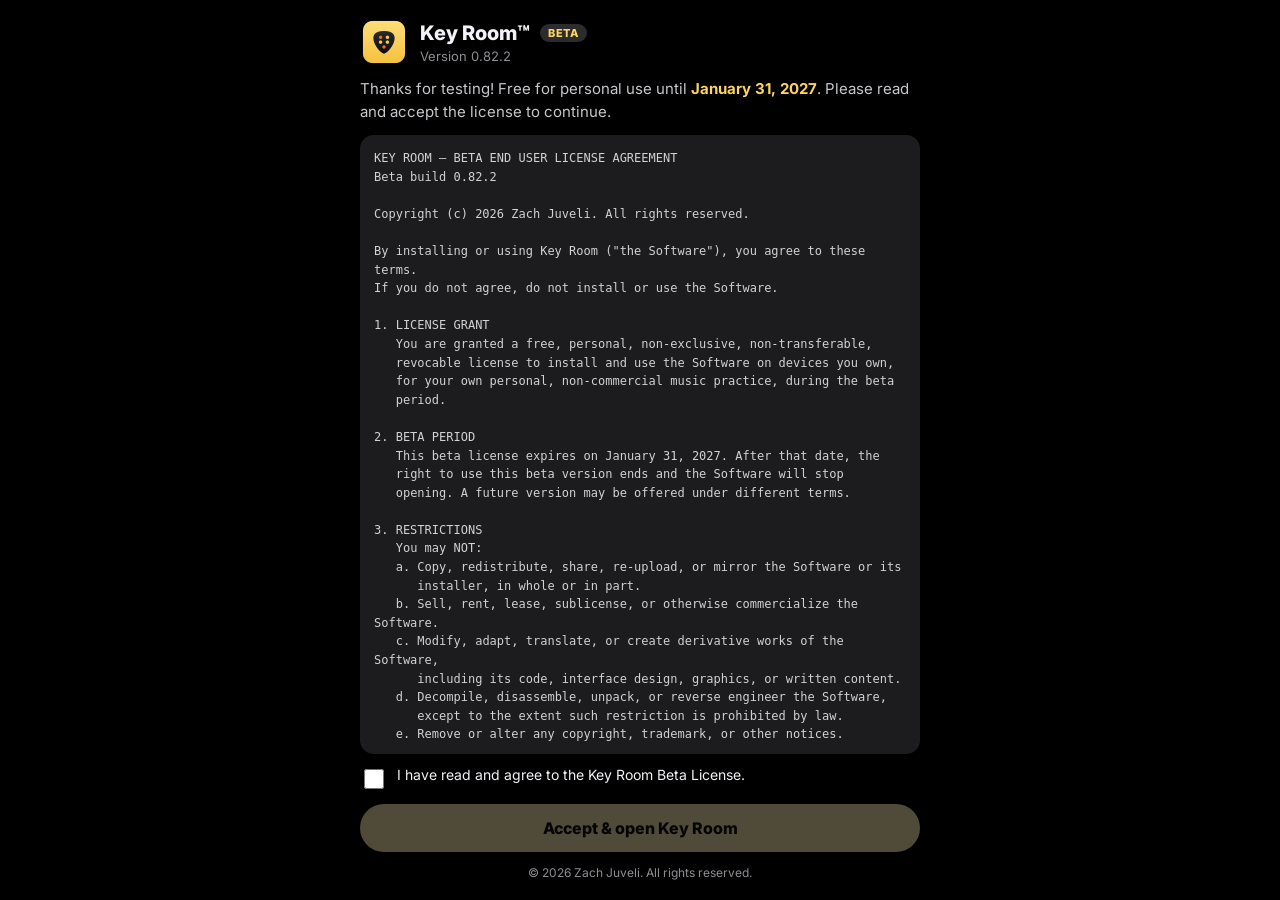
==== commit 1a69bdff: "Key Room 0.82.2: launch screen matches the theme, bigger progression-of-the-day chords Co-Authored-B" ====
--- a/docs/app/index.html
+++ b/docs/app/index.html
@@ -31,20 +31,22 @@
 <link rel="stylesheet" href="fonts/fonts.css">
 <style>:root{--onRoot:#fff;--swap:#FFD60A;box-sizing:border-box;padding-top:env(safe-area-inset-top,0);padding-bottom:env(safe-area-inset-bottom,0)}@media (prefers-color-scheme:dark){:root:not([data-theme=light]){--dot:#3A3A3C;--dotText:#F2F2F7}}:root[data-theme=dark]{--dot:#3A3A3C;--dotText:#F2F2F7}*,::after,::before{box-sizing:border-box}html{scroll-padding-top:env(safe-area-inset-top,0px)}body{margin:0;color:var(--label);-webkit-tap-highlight-color:transparent}button{font:inherit;color:inherit;border:0;background:0 0;cursor:pointer}button:focus-visible{outline-offset:2px}.wrap{max-width:560px;margin:0 auto;padding:20px 16px 48px}.top{display:flex;align-items:flex-end;justify-content:space-between;margin:8px 2px 18px}.top h1{line-height:1.05}.hdr-r{display:flex;align-items:center}.themebtn{font-weight:600}.keybadge{font-size:28px;letter-spacing:-.02em}.map{padding:14px 12px 12px}.phase{display:flex;flex-direction:column;gap:6px;min-width:0}.cells{display:flex;gap:4px}.legend{display:flex;gap:14px;margin-top:10px;font-size:13px;color:var(--label2);padding-left:2px}.legend i{display:inline-block;width:8px;height:8px;border-radius:3px;margin-right:5px;vertical-align:0}.next{margin-top:12px;display:flex;align-items:center;gap:12px}.next .t{flex:1;min-width:0}.next .t small{display:block;font-size:13px;margin-bottom:2px}.next .t span{line-height:1.3}.btn{white-space:nowrap}.btn:disabled{opacity:.4;cursor:default}.week{margin-top:28px;padding:0 2px}.week h2{font-size:28px;line-height:1.1;margin:4px 0 6px}.week .feel{font-size:15px;line-height:1.45;color:var(--label2);margin:0;max-width:52ch}.notes{display:flex;flex-wrap:wrap;gap:6px;margin-top:14px}.note{min-width:44px;padding:7px 6px 6px;border-radius:12px;text-align:center}.note b{display:block;font-size:20px;font-weight:600}.note small{display:block;font-size:11px;color:var(--label2);margin-top:1px}.note.root{background:var(--root);color:var(--onRoot)}.note.root small{color:var(--onAccent);opacity:.7}.note{position:relative}.note.new{box-shadow:inset 0 0 0 2px var(--new)}.note.new::after{content:'';position:absolute;top:-6px;right:-6px;width:15px;height:15px;background:var(--new);clip-path:polygon(50% 0,61% 35%,98% 35%,68% 57%,79% 91%,50% 70%,21% 91%,32% 57%,2% 35%,39% 35%)}.note.new small{color:var(--new);font-weight:600}.mods{position:relative}.mod{position:relative;margin-bottom:14px}.mod::before{content:"";position:absolute;left:15px;top:34px;bottom:-14px;width:2px;background:var(--sep)}.mod:last-child::before{display:none}.num{position:absolute;left:0;top:14px;width:32px;height:32px;place-items:center;font-size:15px;color:var(--label2)}.card h3{margin:0;letter-spacing:-.01em}.card .do{font-size:15px;color:var(--label2);margin:3px 0 14px;line-height:1.4}.chips{display:flex;flex-wrap:wrap;gap:6px}.pchip{min-width:44px;font-weight:600;display:inline-flex;align-items:center;gap:5px}.pchip.learned:not(.sel){color:var(--ok)}.pchip.locked{opacity:.4;cursor:default}.pchip svg{width:11px;height:11px}.board{margin:14px -4px 6px;overflow-x:auto}.board svg{display:block;width:100%;min-width:300px;height:auto}.wrap.wide{max-width:none;padding-left:clamp(16px,2.5vw,40px);padding-right:clamp(16px,2.5vw,40px)}.lvl .board:not(.neck) svg{max-width:820px;margin:0 auto}.xch{min-width:64px;padding:8px 12px;border-radius:12px;border:2px solid transparent;display:flex;flex-direction:column;align-items:center;gap:1px}.xch b{font-size:15px;font-weight:700}.xch small{font-size:11px;color:var(--label2)}.xch.on{border-color:var(--cc);background:color-mix(in srgb,var(--cc) 22%,var(--surface2))}.xcap{font-size:15px;color:var(--label2);margin:8px 2px}.xcap b{color:var(--label);font-size:15px}.xcap span{font-weight:600;color:var(--label)}.linkbtn{color:var(--alt);font-weight:600;margin-left:6px}.hit{cursor:pointer}.hit:focus-visible{stroke:var(--alt);stroke-width:2}.board.neck svg{min-width:1050px}.board.neck{scrollbar-width:thin}.dot circle{transition:r .12s}.dot.hit circle{stroke:var(--label);stroke-width:2.5}.row{display:flex;gap:8px;align-items:center;flex-wrap:wrap;margin-top:10px}.seg{display:inline-flex}.seg button{font-weight:600;color:var(--label2)}.spacer{flex:1}.key-l{display:flex;gap:12px;font-size:13px;color:var(--label2);margin-top:8px}.key-l i{display:inline-block;width:9px;height:9px;border-radius:50%;margin-right:5px;vertical-align:-1px}.prog{border-top:1px solid var(--sep);padding:12px 0}.prog:first-of-type{border-top:0;padding-top:0}.prog .head{display:flex;align-items:center;gap:10px}.prog .head .nm{flex:1;min-width:0}.prog .nm b{display:block;font-size:15px;font-weight:600}.prog .nm small{font-size:13px;color:var(--label2)}.play{border-radius:50%;display:grid;place-items:center;flex:none}.pv{margin-top:10px}.uchords{display:flex;gap:8px;overflow-x:auto;padding-bottom:4px;scrollbar-width:thin}.uch{flex:none}.uch{display:inline-flex;flex-direction:column;align-items:center;gap:3px;padding:10px 12px 8px;border-radius:12px;border:2px solid transparent}.uch span{display:flex;align-items:baseline;gap:5px}.uch em{font-style:normal;font-size:11px;color:var(--label2)}.uch .mchord{display:block}.uch b{font-size:20px;font-weight:700}.uch small{font-size:13px;color:var(--label2);font-weight:600}.uch.on{border-color:var(--cc);background:color-mix(in srgb,var(--cc) 18%,var(--surface2))}.form{display:grid;grid-template-columns:repeat(var(--n),minmax(0,1fr));gap:3px;margin-top:10px;max-width:720px}.fc{height:30px;border-radius:7px;background:color-mix(in srgb,var(--cc) 26%,var(--surface2));display:grid;place-items:center;font-size:11px;font-weight:700;color:var(--label);padding:0;transition:background .1s}.fc.gap{margin-right:6px}.fc.on{background:var(--cc);transform:scale(1.06)}.land{margin-top:14px;border-top:1px solid var(--sep);padding-top:12px}.swapnote{margin-top:8px;font-size:13px;color:var(--label)}.swapnote span{display:inline-block;background:var(--swap);color:#1c1c1e;font-weight:800;border-radius:7px;padding:2px 8px;margin-right:6px}.fcap{font-size:13px;color:var(--label2);margin:5px 2px 0}.chords{display:grid;grid-template-columns:repeat(4,1fr);gap:5px;margin-top:10px}.ch{height:36px;border-radius:10px;background:var(--surface2);display:grid;place-items:center;font-size:15px;font-weight:600;transition:background .1s}.ch.on{background:var(--root);color:var(--onRoot)}.tempo{display:flex;align-items:center;gap:10px;font-size:13px;color:var(--label2);margin-top:4px}.tempo input{flex:1}.tempo b{color:var(--label);font-weight:600;min-width:58px;text-align:right}.check{display:flex;gap:12px;align-items:flex-start;width:100%;text-align:left;padding:10px 0;border-top:1px solid var(--sep)}.check:first-of-type{border-top:0;padding-top:0}.box{flex:none;width:24px;height:24px;border-radius:50%;border:2px solid var(--sep);display:grid;place-items:center;margin-top:1px}.check.on .box{border-color:var(--ok)}.box svg{width:13px;height:13px;stroke:var(--onAccent);fill:none;stroke-width:3;opacity:0}.check.on .box svg{opacity:1}.check .tx{font-size:15px;line-height:1.4}.check.on .tx{color:var(--label2);text-decoration:line-through;text-decoration-color:var(--sep)}.check .tx small{display:block;font-size:13px;color:var(--label2)}.timer{font-variant-numeric:tabular-nums}.finish{margin-top:14px;display:flex;gap:8px;align-items:center}.finish .btn{flex:1;padding:13px}.views{display:flex;width:100%;margin-top:14px}.views button{flex:1;display:flex;align-items:center;justify-content:center;gap:5px;padding:8px 4px}.views button span{display:inline-grid;place-items:center;width:17px;height:17px;border-radius:50%;background:var(--sep);font-size:11px}.views button:disabled{opacity:.35;cursor:default}.hint{color:var(--label2);line-height:1.4}.shapeline{display:flex;gap:10px;align-items:center;margin-top:4px;padding:10px 12px;border-radius:14px}.shapeline b{display:block;font-size:15px;font-weight:600}.shapeline small{display:block;font-size:13px;color:var(--label2);margin-top:1px}.tabs{display:flex;width:100%}.tabs button{flex:1;padding:9px 6px}.sbar{position:sticky;z-index:20;display:flex;align-items:center;flex-wrap:wrap;margin:0 0 16px}.navw{position:relative;display:flex;flex:none}.navh{font-size:13px;font-weight:700;color:var(--label2);padding:4px 8px}.sinst{display:flex;overflow-x:auto;scrollbar-width:none;flex:1 1 auto;min-width:0}.sinst::-webkit-scrollbar{display:none}.sinst button{flex:none;border-radius:999px}.stempo{display:flex;align-items:center;flex:none}.stempo b{text-align:center}.stempo small{font-size:11px;color:var(--label2);margin-right:2px}.stempo button{border-radius:50%;font-weight:700}.svol{display:flex;align-items:center;gap:4px;flex:none}.bout-wrap{display:flex;gap:16px;align-items:center;min-height:96px;margin:4px 2px 6px}#bdiag .mchord{display:block}.bname{font-size:34px;font-weight:700;letter-spacing:-.02em;line-height:1.1}.bname.dim{font-size:20px;color:var(--label2)}.balts{font-size:15px;color:var(--label2);margin-top:2px}.bnm{border-radius:999px;border:1px solid var(--sep);background:var(--surface2);color:var(--label);padding:0 14px;font:inherit;font-size:15px;min-width:0;width:200px}.bhit{cursor:pointer}.repo{display:grid;grid-template-columns:repeat(auto-fill,minmax(140px,1fr));gap:10px}.rcard{border-radius:14px;padding:10px;display:flex;flex-direction:column;align-items:center;gap:6px}.rload{display:flex;flex-direction:column;align-items:center;gap:2px}.rload b{font-size:15px}.rload small{font-size:13px;color:var(--label2);font-variant-numeric:tabular-nums}.ract{display:flex;gap:8px}.rdel,.rplay{width:34px;height:34px;border-radius:50%;background:var(--surface);display:grid;place-items:center;color:var(--label2);font-size:13px}.radd{width:34px;height:34px;border-radius:50%;background:var(--surface);color:var(--label);font-size:20px;font-weight:700}.pchips{display:flex;flex-wrap:wrap;gap:8px;margin:2px 0 10px}.pchipc{display:flex;flex-direction:column;align-items:center;border-radius:12px;padding:6px 8px 4px;border:2px solid transparent}.pload,.pload2{display:flex;flex-direction:column;align-items:center;padding:2px 6px}.pload b,.pload2 b{font-size:15px}.pload small,.pload2 small{font-size:11px;color:var(--label2);min-height:13px}.pmv{display:flex;gap:2px}.pmv button{width:24px;height:22px;border-radius:6px;color:var(--label2);font-size:13px}.pmv button:hover{background:var(--surface)}.pan{border-top:1px solid var(--sep);padding-top:10px;margin-top:4px}.pkey{display:flex;align-items:baseline;gap:10px;flex-wrap:wrap}.pkey span{font-size:13px;color:var(--label2)}.pkey b{font-size:20px}.pkey small{font-size:13px;color:var(--label2)}.schs{display:flex;flex-wrap:wrap;gap:8px}.sch{display:flex;flex-direction:column;align-items:flex-start;padding:8px 12px;border-radius:12px;text-align:left;border:2px solid transparent}.sch b{font-size:15px}.sch small{font-size:13px;color:var(--label2)}.sch.nolink{cursor:default;opacity:.85}.trynext{border-radius:14px;padding:10px 12px 2px;margin-bottom:6px}.jobs{display:grid;gap:4px}.job{display:flex;gap:10px;align-items:flex-start}.jl{width:84px;flex:none;font-size:13px;font-weight:800;padding-top:8px}.jl small{display:block;font-size:11px;font-weight:600;color:var(--label2)}.psug.nx1{border-style:solid;border-width:2px;background:var(--surface)}.psug{display:flex;flex-direction:column;align-items:center;padding:6px 12px;border-radius:12px;border:1.5px dashed var(--sep);background:0 0}.psug b{font-size:15px}.psug small{font-size:11px;color:var(--label2)}.rplay svg{width:13px;height:13px;fill:var(--label)}.lvl{margin-bottom:12px}.lh{flex-wrap:wrap;row-gap:8px}.ln{place-items:center}.keys{display:grid;grid-template-columns:repeat(6,1fr);gap:6px}.kchip{border-radius:11px;background:var(--surface2);font-weight:600}.lvl .note.root{background:var(--root)}.neck{margin:8px -14px 4px;padding:0 6px}.neck svg{min-width:1050px}.shapeline .mchord{flex:none}.cy{display:inline-flex;align-items:center;gap:5px;height:30px;padding:0 10px;border-radius:999px;background:var(--surface2);font-weight:700;font-size:15px}.cy i{width:9px;height:9px;border-radius:3px;background:var(--c)}.cy.on{box-shadow:inset 0 0 0 2px var(--c)}.arr{color:var(--label2);font-size:15px}.th{font-weight:700;font-size:15px;margin-bottom:6px}.empty{text-align:center;color:var(--label2);font-size:15px;padding:18px 24px;border:1.5px dashed var(--sep);border-radius:20px}.foot{margin-top:28px;text-align:center;font-size:13px;color:var(--label2)}.foot:empty{margin:0;height:0}.foot button{color:var(--label2);text-decoration:underline;font-size:13px}button{transition:background-color .15s,color .15s,box-shadow .15s,border-color .15s,transform .1s,opacity .15s}button:not(:disabled):active{transform:scale(.97)}.hit:focus-visible,button:focus-visible,input:focus-visible{outline:0;box-shadow:var(--ring)}.card,.lvl,.map,.next{border:var(--card-b)}.card{padding:18px}.lh{margin-bottom:12px}.ln{width:28px;height:28px;font-size:15px}.card h3{font-size:20px}.seg button{height:34px;padding:0 14px;font-size:15px}.seg button:not(.on):not(:disabled):hover{background:var(--hl);color:var(--label)}.tabs{margin:0 0 14px}.tabs button{height:42px;font-size:15px}.kchip,.pchip{height:40px;font-size:15px;padding:0 16px}.cy:not(.on):hover,.kchip:not(.on):hover,.pchip:not(.sel):hover{background:var(--hl);color:var(--label)}.pchipc:hover,.rcard:hover,.sch:hover,.uch:hover,.xch:hover{border-color:color-mix(in srgb,var(--root) 55%,transparent)}.rcard{border:2px solid transparent}.psug:hover{background:var(--hl);border-style:solid}.fc:hover{filter:brightness(1.08)}.check:hover .box{border-color:var(--root)}.btn{height:44px;padding:0 20px;font-size:15px;display:inline-flex;align-items:center;justify-content:center}.btn.ghost:not(:disabled):hover{background:var(--hl);box-shadow:none;filter:none}.btn.sm{height:34px;padding:0 14px;font-size:15px}.play{width:46px;height:46px}.play:hover{background:var(--hl2)}.play svg{width:18px;height:18px}.linkbtn:hover{text-decoration:underline}.sbar{top:10px;gap:12px;padding:8px 10px}.navw{gap:4px;padding-right:12px;margin-right:2px;border-right:1px solid var(--sep)}.sinst{gap:6px}.sinst button{height:38px;font-size:15px}.sinst button:not(.on):hover{color:var(--label)}.stempo{gap:6px;padding:0 4px;border-left:1px solid var(--sep);padding-left:12px}.stempo button{width:36px;height:36px;font-size:20px}.stempo b{font-size:20px;min-width:34px}.svol{border-left:1px solid var(--sep);padding-left:12px}.svol input{width:110px;height:28px}rect.bhit:hover,rect.hit:hover,rect.lhit:hover{fill:var(--root)}.bnm{height:44px}.bnm:focus{border-color:var(--root);outline:0;box-shadow:var(--ring)}.tabs .ts{display:none}.themebtn{white-space:nowrap}@media (max-width:640px){.tabs .tl{display:none}.tabs .ts{display:inline}.sbar{gap:8px;padding:8px}.navw{padding-right:0;border-right:0}.stempo{margin-left:auto;padding-left:8px}.stempo button{width:34px;height:34px}.stempo small{display:none}.svol{padding-left:6px;gap:0}.svol svg{display:none}.svol input{width:58px}.sbar{flex-wrap:wrap}.navw,.stempo,.svol{flex:none}.sinst{order:3;flex:1 1 100%}.sinst button{height:34px}.card,.lvl{padding:14px}.top h1{font-size:28px}}.card,.lvl,.map,.next{background:var(--surface);box-shadow:var(--shadow)}.sbar{box-shadow:var(--shadow);-webkit-backdrop-filter:saturate(1.6) blur(18px);backdrop-filter:saturate(1.6) blur(18px)}.note{background:var(--surface2)}.lvl .note{background:var(--surface2)}.pchipc,.rcard,.sch,.shapeline,.trynext,.uch,.xch{background:var(--surface2)}.ln{background:var(--pill-on);color:var(--pill-on-t)}.mod.active .num{background:var(--pill-on);color:var(--pill-on-t)}.num{background:var(--surface2)}.card .do{display:none}.hint{font-size:0;margin:0}.hint .linkbtn{font-size:13px;margin:6px 0 0}.hint:empty{display:none}.hint.keep{font-size:13px;margin:4px 2px}.week .feel{display:-webkit-box;-webkit-line-clamp:1;-webkit-box-orient:vertical;overflow:hidden}.lh{letter-spacing:-.01em}.themebtn{padding:0;display:grid;place-items:center;font-size:0}.themebtn svg{width:20px;height:20px}:root{--acc2:#4F7BFF;--acc3:#E86BC8;--acc-soft:#EEE9FF;--t-violet:#EEE9FF;--t-violet-i:#6C4BF4;--t-blue:#E4EEFF;--t-blue-i:#3E7BFA;--t-green:#E2F6EA;--t-green-i:#25A55F;--t-orange:#FFEEDD;--t-orange-i:#F28A1E;--t-pink:#FDE7F5;--t-pink-i:#D2479F}@media (prefers-color-scheme:dark){:root:not([data-theme=light]){--acc2:#6A93FF;--acc3:#F08AD6;--acc-soft:#2A2550;--card-b:1px solid rgba(200,190,255,.08);--t-violet:#2A2550;--t-violet-i:#A796FF;--t-blue:#1C2A4D;--t-blue-i:#79A2FF;--t-green:#173527;--t-green-i:#4CD388;--t-orange:#3A2817;--t-orange-i:#FFA94D;--t-pink:#3A1D33;--t-pink-i:#F08AD6}}:root[data-theme=dark]{--acc2:#6A93FF;--acc3:#F08AD6;--acc-soft:#2A2550;--card-b:1px solid rgba(200,190,255,.08);--t-violet:#2A2550;--t-violet-i:#A796FF;--t-blue:#1C2A4D;--t-blue-i:#79A2FF;--t-green:#173527;--t-green-i:#4CD388;--t-orange:#3A2817;--t-orange-i:#FFA94D;--t-pink:#3A1D33;--t-pink-i:#F08AD6}body{font-family:Inter,-apple-system,BlinkMacSystemFont,"Segoe UI Variable Text","SF Pro Text",system-ui,sans-serif;background-attachment:fixed}.card h3{font-weight:800}.week h2{font-weight:800;letter-spacing:-.015em}.card,.lvl,.map{border-radius:26px}.next{background:linear-gradient(120deg,var(--acc2),var(--acc) 55%,var(--acc3));border:0;box-shadow:0 14px 34px color-mix(in srgb,var(--acc) 30%,transparent);border-radius:24px;padding:18px 18px 18px 22px}.next .t small{color:rgba(255,255,255,.8);font-weight:600}.next .t span{color:#fff;font-size:20px;font-weight:800;letter-spacing:-.02em}.next .btn{background:#fff;color:var(--acc-line,var(--acc));box-shadow:none}.next .btn:hover{filter:none;background:rgba(255,255,255,.9)}.tabs{background:var(--surface2)}.tabs button.on{background:var(--surface);color:var(--acc-line,var(--acc));box-shadow:0 4px 14px rgba(60,50,160,.12)}.sch:first-child{border-color:var(--acc-line,var(--acc))}.pchipc.on{border-color:var(--acc-line,var(--acc))}.svol input,.tempo input{accent-color:var(--acc)}.ln,.num{border-radius:11px;font-weight:800}.mod:nth-child(3n+1) .num,section.lvl:nth-of-type(5n+1) .ln{background:var(--t-violet);color:var(--t-violet-i)}.mod:nth-child(3n+2) .num,section.lvl:nth-of-type(5n+2) .ln{background:var(--t-blue);color:var(--t-blue-i)}.mod:nth-child(3n+3) .num,section.lvl:nth-of-type(5n+3) .ln{background:var(--t-green);color:var(--t-green-i)}section.lvl:nth-of-type(5n+4) .ln{background:var(--t-orange);color:var(--t-orange-i)}section.lvl:nth-of-type(5n+5) .ln{background:var(--t-pink);color:var(--t-pink-i)}.mod.complete .num{background:var(--t-green);color:var(--t-green-i)}.sbar{background:var(--glass);border:var(--card-b);border-radius:24px}.sinst button{display:inline-flex;align-items:center;gap:7px;padding:0 14px 0 6px;color:var(--label);font-weight:700}.sinst button i{width:26px;height:26px;border-radius:9px;display:grid;place-items:center;flex:none}.sinst button i svg{width:15px;height:15px}.sinst [data-inst=electric] i{background:var(--t-violet);color:var(--t-violet-i)}.sinst [data-inst=acoustic] i{background:var(--t-orange);color:var(--t-orange-i)}.sinst [data-inst=bass] i{background:var(--t-blue);color:var(--t-blue-i)}.sinst [data-inst=piano] i{background:var(--t-green);color:var(--t-green-i)}.sinst [data-inst=dawn] i{background:var(--t-pink);color:var(--t-pink-i)}.sinst button{background:var(--surface)}.sinst button.on{background:var(--surface);color:var(--acc-line,var(--acc));box-shadow:inset 0 0 0 2px var(--acc-line,var(--acc))}.stempo button{background:var(--surface)}.stempo button:hover{background:var(--hl2);color:var(--acc-line,var(--acc))}.kchip:not(.on):hover,.pchip:not(.sel):hover,.sinst button:not(.on):hover{background:var(--hl)}@media (max-width:640px){.sinst button{padding:0 12px 0 5px}.sinst button i{width:24px;height:24px}.views button{font-size:13px;padding:0 3px;gap:4px;min-width:0}.views button span{width:15px;height:15px;font-size:11px}.seg button{padding:0 10px}}:root{--acc-t:#111111;--glass:#FFFFFF;--shadow:0 1px 2px rgba(0,0,0,.04);--card-b:0;--pill-on:#111113;--pill-on-t:#FFFFFF;--snv-on:#111113;--snv-on-t:#FFFFFF}@media (prefers-color-scheme:dark){:root:not([data-theme=light]){--sep:rgba(255,255,255,.07);--glass:#18181A;--shadow:none;--pill-on:#F5CF4A;--pill-on-t:#111113;--ring:0 0 0 3px rgba(245,207,74,.5)}}:root[data-theme=dark]{--sep:rgba(255,255,255,.07);--glass:#18181A;--shadow:none;--pill-on:#F5CF4A;--pill-on-t:#111113;--ring:0 0 0 3px rgba(245,207,74,.5)}html{background:var(--page)}body{background:var(--page);padding:14px;min-height:100vh;box-sizing:border-box}.frame{display:grid;grid-template-columns:232px minmax(0,1fr);background:var(--frame);border-radius:30px;min-height:calc(100vh - 28px);overflow:clip}.frame .wrap,.frame .wrap.wide{padding:26px 30px 44px;min-width:0}.side{position:sticky;top:0;align-self:start;height:calc(100vh - 28px);overflow:auto;padding:26px 16px;display:flex;flex-direction:column;gap:4px;border-right:1px solid var(--sep);box-sizing:border-box}.brand{display:flex;align-items:center;gap:10px;padding:0 10px 22px;font-size:20px;font-weight:800;letter-spacing:-.02em;color:var(--label)}.logo{background:var(--acc);color:#111;display:grid;place-items:center}.side .sinst,.snav{display:flex;flex-direction:column;gap:4px}.snv{display:flex;align-items:center;gap:12px;height:46px;padding:0 14px;border-radius:14px;background:0 0;color:var(--label2);font:inherit;font-size:15px;font-weight:600;text-align:left;width:100%;cursor:pointer;border:0}.snv svg{width:20px;height:20px;flex:none}.snv:hover{background:var(--surface2);color:var(--label)}.snv.on{background:var(--snv-on);color:var(--snv-on-t)}.snv.on svg{color:var(--acc)}.sgrp{margin:22px 14px 8px;color:var(--label2)}.side .sinst button{background:0 0;box-shadow:none;height:40px;padding:0 10px;color:var(--label2);gap:12px}.side .sinst button i{width:26px;height:26px;border-radius:8px;background:var(--surface2);color:var(--label2)}.side .sinst button.on{background:var(--snv-on);color:var(--snv-on-t);box-shadow:none}.side .sinst button.on i{background:var(--acc);color:#111}.side .sinst button:not(.on):hover{background:var(--surface2);color:var(--label)}.sctl{margin:12px 4px 0;padding:12px;border-radius:16px;background:var(--surface);display:flex;flex-direction:column;gap:12px}.sctl .stempo{display:flex;align-items:center;gap:6px}.sctl .stempo b{font-size:20px;font-weight:800;min-width:38px;text-align:center}.sctl .stempo small{flex:1;color:var(--label2)}.sctl .stempo button{width:34px;height:34px;border-radius:10px;background:var(--surface2);color:var(--label);font-size:20px;border:0}.sctl .stempo button:hover{background:var(--acc);color:#111}.sctl .svol{display:flex;align-items:center;gap:8px;color:var(--label2)}.sctl .svol input{flex:1;accent-color:var(--acc);min-width:0}.frame .top{align-items:center;margin:0 0 22px}.top h1{font-size:34px;font-weight:800;letter-spacing:-.02em;margin:0}.top .key{color:var(--label2);font-size:13px;margin-top:2px}.hdr-r{gap:10px}.hdr-r .navw{border:0;padding:0;margin:0;gap:6px}.themebtn{width:42px;height:42px;border-radius:50%;background:var(--surface);color:var(--label);box-shadow:none;border:0}.themebtn:hover{background:var(--acc);color:#111}.keybadge{width:42px;height:42px;border-radius:50%;background:var(--acc);color:#111;box-shadow:none;font-weight:800;display:grid;place-items:center}.dgrid{display:grid;grid-template-columns:minmax(0,2fr) minmax(260px,1fr);grid-template-areas:"hero list" "tiles list";gap:16px;margin-bottom:16px}.dgrid.nob{grid-template-areas:"hero list"}.hero{grid-area:hero;background:var(--surface);border-radius:26px;padding:24px 26px;display:flex;flex-direction:column;gap:18px;min-width:0}.hero .hl small{display:block;font-size:11px;color:var(--label2)}.hero h2{font-size:clamp(34px,4.2vw,56px);font-weight:800;letter-spacing:-.022em;line-height:1.02;margin:6px 0 14px;color:var(--label)}.hero .notes{margin:0;gap:6px}.hero .note{background:var(--surface2);border-radius:12px}.hstats{display:grid;border-top:1px solid var(--sep);padding-top:16px}.hst{padding:0 16px;border-left:1px solid var(--sep)}.hst:first-child{padding-left:0;border-left:0}.hst small{display:block;margin-bottom:4px}.hst div{display:flex;align-items:center;gap:8px}.hst b{font-weight:800;letter-spacing:-.015em;color:var(--label)}.bdg{width:24px;height:24px;border-radius:50%;display:inline-grid;place-items:center;flex:none;font-style:normal}.bdg svg{width:12px;height:12px}.bdg.up{background:color-mix(in srgb,var(--up) 18%,transparent);color:var(--up)}.hnext{display:flex;align-items:center;gap:14px;background:var(--surface2);border-radius:18px;padding:12px 12px 12px 18px}.hnext span{flex:1;font-weight:700;font-size:15px;color:var(--label)}.hnext small{display:block}.hero .keys.pills{flex-wrap:wrap;margin:0}.hero .kchip{height:34px;border-radius:999px;background:var(--surface2);color:var(--label);font-weight:700}.hero .kchip.on{background:var(--acc);color:#111}.ycard{grid-area:list;border-radius:26px;display:flex;flex-direction:column;min-width:0}.yh{display:flex;justify-content:space-between}.yh h3{margin:0}.ylist{overflow:auto;display:flex;flex-direction:column;gap:2px;margin:0 -4px;padding:0 4px}.wk{display:flex;align-items:center;gap:12px;background:0 0;border:0;font:inherit;text-align:left;cursor:pointer;width:100%}.wk.sel small{color:rgba(255,255,255,.6)}.wn{border-radius:50%;display:grid;place-items:center;font-weight:800;flex:none}.wt{flex:1;min-width:0}.wt b{display:block;font-weight:700}.wt small{display:block;font-size:13px;color:rgba(0,0,0,.55);white-space:nowrap;overflow:hidden;text-overflow:ellipsis}.now{font-style:normal;font-size:11px;font-weight:800;padding:3px 8px;border-radius:999px}.wk .bdg.up{background:rgba(0,0,0,.12)}.wk.sel .bdg.up{background:color-mix(in srgb,var(--up) 25%,transparent);color:var(--up)}#repo .repo{grid-template-columns:repeat(auto-fill,minmax(120px,1fr))}#repo{overflow:auto}.tiles{grid-area:tiles;display:grid}.tile{display:flex;flex-direction:column;gap:10px;border-radius:22px;background:var(--surface);border:2px solid transparent;color:var(--label);font:inherit;text-align:left;cursor:pointer;min-width:0}.tile:hover{border-color:color-mix(in srgb,var(--c) 45%,transparent)}.tile.on{border-color:var(--c);box-shadow:0 0 0 4px color-mix(in srgb,var(--c) 16%,transparent)}.tt{display:flex;align-items:center}.tic{border-radius:50%;background:var(--c);color:var(--ct,#111);display:grid;place-items:center;font-weight:800;flex:none}.tn{flex:1;min-width:0}.tn b{display:block;font-size:15px;font-weight:700}.tn small{display:block;font-size:13px;color:var(--label2);white-space:nowrap;overflow:hidden;text-overflow:ellipsis}.tch{display:grid;place-items:center}.tch svg{max-height:96px}.card,.lvl{background:var(--surface);border-radius:26px;box-shadow:none;border:0}.lvl{padding:22px 24px}.ln,.num{display:none}.lh{font-size:20px;font-weight:800;gap:10px}.mods{display:grid;gap:16px;margin-top:0;align-items:start}.mods::before{display:none}.mod{padding-left:0;margin:0}.mod .card{padding:22px 24px}.dh{display:flex;align-items:center;gap:12px;flex-wrap:wrap;margin-bottom:10px}.dh h3{margin:0;font-size:20px;font-weight:800;flex:1;letter-spacing:-.02em}.dh .views{width:auto;margin:0}.seg{background:var(--surface2);border-radius:999px;padding:4px}.seg button{border-radius:999px}.seg button.on,.views button.on{background:var(--acc);color:#111;box-shadow:none}.views button.on span{background:#111;color:var(--acc)}.pchip{border-radius:999px;background:var(--surface2)}.kchip.on,.pchip.sel{background:var(--acc);color:#111}.kchip:not(.on):hover,.pchip:not(.sel):hover{background:var(--hl2)}.btn{background:var(--acc);color:#111;border-radius:999px;font-weight:800}.btn:not(:disabled):hover{box-shadow:none;filter:brightness(1.06)}.btn.ghost{background:var(--surface2);color:var(--label)}.btn.ok{background:var(--up);color:#06201c}.play{background:var(--acc)}.play svg{fill:#111}.play.on{background:var(--label)}.play.on svg{fill:var(--surface-solid,var(--surface))}.check.on .box{background:var(--up)}.foot{opacity:.6}@media (max-width:1100px){.dgrid,.dgrid.nob{grid-template-columns:minmax(0,1fr);grid-template-areas:"hero" "tiles" "list"}}@media (max-width:820px),(max-height:500px) and (max-width:1000px) and (pointer:coarse){body{padding:0}.frame{grid-template-columns:minmax(0,1fr);border-radius:0;min-height:100vh}.side{border-right:0}.brand{display:none}.sgrp{display:none}.snav{flex-direction:row;gap:4px;flex:1 1 100%}.snv{height:40px;padding:0 12px;justify-content:center;flex:1;font-size:15px;gap:8px}.side .sinst{gap:4px}.side .sinst button span{display:none}.sctl{margin:0;padding:4px 8px;flex-direction:row;align-items:center;gap:10px;flex:1 1 auto;background:var(--surface)}.sctl .stempo b{font-size:15px;min-width:30px}.sctl .stempo small{display:none}.sctl .stempo button{width:30px;height:30px}.frame .wrap,.frame .wrap.wide{padding:18px 14px 40px}.hdr-r{gap:6px}.keybadge,.themebtn{width:38px;height:38px}.hero{padding:18px;border-radius:22px}.tiles{gap:10px}.lvl,.mod .card{padding:16px}}.tiles{gap:10px}.tile{padding:12px}.tt{gap:8px}.tic{width:28px;height:28px}.hero .note.root b,.hero .note.root small{color:var(--onRoot)}.ycard{height:0;min-height:100%;max-height:none;box-sizing:border-box}#repo,.ylist{flex:1 1 0;min-height:0}@media (min-width:1101px){#m3 .card{display:grid;grid-template-columns:repeat(3,minmax(0,1fr)) auto;gap:10px 14px;align-items:center}#m3 .dh,#m3 .do{grid-column:1/-1}#m3 .check{margin:0;border:0;background:var(--surface2);border-radius:16px;padding:12px}#m3 .finish{margin:0;padding:0;border:0}}@media (max-width:1100px){.ycard{height:auto;min-height:0;max-height:440px}#repo,.ylist{flex:1 1 auto}}.side .stempo,.side .svol{border-left:0;padding-left:0;margin-left:0;order:0}.side .svol svg{display:block}.side .sinst{order:0;flex:none;overflow:visible}.side .sinst button i svg{width:15px;height:15px;display:block}@media (max-width:820px),(max-height:500px) and (max-width:1000px) and (pointer:coarse){.side .sinst{order:2;flex:1 1 100%;flex-direction:row;justify-content:space-between;overflow-x:auto;background:0 0;padding:0}.side .sinst button{flex:1;justify-content:center;height:40px;padding:0;border-radius:12px;background:var(--surface)}.side .sinst button i{background:0 0}.side .sctl{order:3;flex:1 1 100%;justify-content:space-between;padding:6px 10px;border-radius:14px}.side .svol{flex:1;max-width:200px}.side .svol input{width:auto}}.side .sinst button i svg{color:inherit}.side .sinst button.on i svg{color:#111}.mod::after,.mod::before,.mods::after{display:none}.hstats{grid-template-columns:none;grid-auto-flow:column}.htop{display:flex;gap:24px;align-items:flex-start;justify-content:space-between}.htop .hl{min-width:0;flex:1}.hchart{flex:none;width:260px;background:var(--surface2);border-radius:18px;padding:12px 12px 6px}.hch{display:flex;align-items:center;justify-content:space-between;gap:8px;margin-bottom:8px}.hch span{font-size:13px;color:var(--label2);font-weight:600}.hch small{display:block}.hch b{font-size:20px;color:var(--label);font-weight:800;letter-spacing:-.015em;margin-right:3px}.hch .seg{padding:3px;background:var(--surface)}.hch .seg button{height:26px;padding:0 10px;font-size:13px}.hbars{display:block}.micbtn{display:inline-flex;align-items:center;gap:8px;height:42px;padding:0 16px 0 12px;border-radius:999px;background:var(--surface);color:var(--label);font:inherit;font-weight:700;font-size:15px;border:0;cursor:pointer}.micbtn svg{width:19px;height:19px}.micbtn:hover{background:var(--acc);color:#111}.micbtn.on{background:var(--acc);color:#111;box-shadow:0 0 0 0 color-mix(in srgb,var(--acc) 60%,transparent);animation:micp 1.6s infinite}@keyframes micp{0%{box-shadow:0 0 0 0 color-mix(in srgb,var(--acc) 55%,transparent)}100%{box-shadow:0 0 0 12px transparent}}g.heard .hr{stroke:var(--up);transform-box:fill-box;transform-origin:center;animation:hpop .35s ease-out}g.heard .hr.out{stroke:var(--dn)}g.heard .tg{fill:none;stroke:var(--acc-line,var(--acc));stroke-width:3.2;stroke-dasharray:5 4;transform-box:fill-box;transform-origin:center;animation:tgs 2.4s linear infinite}@keyframes hpop{from{transform:scale(.4);opacity:0}to{transform:scale(1);opacity:1}}@keyframes tgs{to{transform:rotate(360deg)}}.lsp{position:fixed;right:24px;bottom:24px;z-index:60;width:300px;background:#111113;color:#f4f4f5;border-radius:24px;padding:16px;box-shadow:0 20px 50px rgba(0,0,0,.35),0 0 0 1px rgba(255,255,255,.06);font-family:inherit;display:flex;flex-direction:column;gap:12px}.lsh{display:flex;align-items:center;gap:8px}.lsh b{font-size:15px}.lsh small{color:#8c8c93;font-size:13px;white-space:nowrap;overflow:hidden;text-overflow:ellipsis;min-width:0}.lsh .spacer{flex:1}.lsd{width:9px;height:9px;border-radius:50%;flex:none;animation:micp 1.4s infinite}.lsd.off{background:var(--dn);animation:none}.lsx{width:30px;height:30px;border-radius:50%;background:#232326;color:#f4f4f5;border:0;font-size:20px;cursor:pointer;flex:none}.lsn{display:flex;align-items:center;gap:10px}.lsn b{font-size:46px;font-weight:800;letter-spacing:-.02em;line-height:1}.tag{font-size:13px;font-weight:800;padding:4px 10px;border-radius:999px}.lsc{display:flex;align-items:center;gap:8px;color:#8c8c93;font-size:13px}.lst{position:relative;flex:1;height:8px;border-radius:99px;background:linear-gradient(90deg,#3a2a20,#232326 40%,#1f3a35 50%,#232326 60%,#3a2a20)}.lst i{position:absolute;top:-4px;left:50%;width:4px;height:16px;margin-left:-2px;border-radius:2px;background:#ff8a4c;opacity:.25;transition:left .08s linear}.lss{display:grid;grid-template-columns:repeat(3,1fr);border-top:1px solid rgba(255,255,255,.08);padding-top:10px}.lss div{padding:0 8px;border-left:1px solid rgba(255,255,255,.08)}.lss div:first-child{padding-left:0;border-left:0}.lss small{display:block;font-size:11px;color:#8c8c93}.lss b{font-size:20px;font-weight:800}.lsrun{background:#1c1c1f;border-radius:16px;padding:10px 12px;display:flex;flex-direction:column;gap:8px}.lsrh{display:flex;align-items:center;gap:8px;flex-wrap:wrap}.lsrh b{font-size:15px}.lsrh span{flex:1;font-size:13px;color:#8c8c93}.lsrh em{font-style:normal;color:#f5cf4a;font-weight:800}.lsrun .linkbtn{color:#8c8c93}.lsdots{display:flex;flex-wrap:wrap;gap:4px}.lsdots i{width:10px;height:10px;border-radius:50%;background:#2e2e33}.lsdots i.c{background:#f5cf4a;box-shadow:0 0 0 3px rgba(245,207,74,.25)}.lshint,.lsrun small{font-size:13px;color:#8c8c93}.lsp .btn{background:#f5cf4a;color:#111}.lsstart{width:100%}.lserr{margin:0;font-size:13px;color:#c9c9ce;line-height:1.45}.mods{grid-template-columns:repeat(2,minmax(0,1fr))}#m1,#m2,#m3{grid-column:1/-1}.cnt{font-size:13px;font-weight:800;padding:4px 10px;border-radius:999px;background:var(--surface2);color:var(--label2)}.cnt.hot{background:var(--acc);color:#111}.empty2{background:var(--surface2);border-radius:18px;padding:18px;font-size:13px;color:var(--label2)}.empty2 b{display:block;font-size:15px;color:var(--label);margin-bottom:2px}.rv{display:flex;flex-direction:column;gap:8px}.rvi{display:flex;align-items:center;gap:10px;background:var(--surface2);border-radius:18px;padding:8px 10px 8px 8px;border-left:4px solid var(--c)}.rvo{display:flex;align-items:center;gap:10px;flex:1;min-width:0;background:0 0;border:0;color:var(--label);font:inherit;text-align:left;cursor:pointer;padding:0}.rvo svg{width:54px;height:auto;flex:none}.rvo b{display:block;font-size:15px}.rvo small{display:block;font-size:13px;color:var(--label2)}.rvb .btn{height:34px;padding:0 14px;font-size:13px}.eq{margin:0 0 10px;font-size:15px;font-weight:600;color:var(--label2)}.eopts{display:grid;grid-template-columns:repeat(auto-fill,minmax(58px,1fr));gap:8px}.eo{height:56px;border-radius:16px;background:var(--surface2);border:2px solid transparent;color:var(--label);font:inherit;cursor:pointer;display:flex;flex-direction:column;align-items:center;justify-content:center}.eo b{font-size:20px;font-weight:800}.eo small{font-size:11px;color:var(--label2)}.eo:not(:disabled):hover{border-color:var(--acc-line,var(--acc))}.eo:disabled{cursor:default}.eo.root{opacity:.55}.eo.good{background:color-mix(in srgb,var(--up) 22%,var(--surface2));border-color:var(--up);opacity:1}.eo.bad{background:color-mix(in srgb,var(--dn) 22%,var(--surface2));border-color:var(--dn)}#m5 .dh .play{width:38px;height:38px}.songs{display:flex;flex-wrap:wrap;align-items:center;gap:6px;margin:10px 0 4px}.song{display:inline-flex;align-items:baseline;gap:6px;padding:6px 12px;border-radius:999px;background:var(--surface2);font-size:13px;color:var(--label2)}.song b{font-size:13px;color:var(--label)}@media (max-width:1100px){.mods{grid-template-columns:minmax(0,1fr)}}@media (max-width:820px),(max-height:500px) and (max-width:1000px) and (pointer:coarse){.htop{flex-direction:column;gap:14px}.hchart{width:100%;box-sizing:border-box}.hst{padding:0 6px}.hst b{font-size:15px}.hst small{font-size:11px}.hst .bdg{display:none}.micbtn{padding:0 10px;height:38px}.micbtn span{display:none}.lsp{left:12px;right:12px;width:auto}}g.heard .hr{fill:none;stroke-width:5.5;filter:drop-shadow(0 0 6px var(--up))}g.heard .hr.out{fill:none;filter:drop-shadow(0 0 6px var(--dn))}.hbars{height:96px!important;width:100%}@media (max-width:820px),(max-height:500px) and (max-width:1000px) and (pointer:coarse){.frame .top{flex-wrap:wrap;gap:12px}.top .ttl{flex:1 1 100%}.top h1{font-size:28px}.lsp{padding:12px 14px;gap:8px;border-radius:20px}.lsp .lsc,.lsp .lss{display:none}.lsn b{font-size:34px}}.brand{background:0 0;border:0;cursor:pointer;font:inherit;text-align:left;border-radius:14px;margin:0 0 4px}.brand:hover .logo{transform:rotate(-8deg)}.logo{transition:transform .2s}.sndbtn{display:none}.avatar{border:0;cursor:pointer;padding:0}.avatar svg{width:20px;height:20px}.avatar:hover{filter:brightness(1.08)}.setw{position:relative}.setpop{position:absolute;right:0;top:52px;z-index:50;width:340px;color:var(--label);border-radius:22px;padding:16px;display:flex;flex-direction:column;gap:12px;animation:popin .16s ease-out}@keyframes popin{from{opacity:0;transform:translateY(-6px)}to{opacity:1;transform:none}}.sph{display:flex;align-items:center;justify-content:space-between}.sph b{font-size:20px;font-weight:800}.setpop .lsx{background:var(--surface2);color:var(--label)}.spr{display:flex;align-items:center;justify-content:space-between;gap:10px;padding-top:12px;border-top:1px solid var(--sep)}.spr>span{font-size:13px;font-weight:700;color:var(--label2)}.spr.col{flex-direction:column;align-items:stretch}.spr .seg button{height:32px;padding:0 12px;font-size:13px}.spb{display:flex}.spb .btn{flex:1;height:38px;font-size:13px}.btn.danger{color:var(--dn)}#app{animation:pagein .18s ease-out}@keyframes pagein{from{opacity:.4}to{opacity:1}}@media (max-width:820px),(max-height:500px) and (max-width:1000px) and (pointer:coarse){body{padding-bottom:0}.frame .wrap,.frame .wrap.wide{padding-bottom:110px}.side{position:fixed!important;top:auto;bottom:0;left:0;right:0;z-index:40;height:auto;flex-direction:column;flex-wrap:nowrap;align-items:stretch;gap:8px;padding:8px 10px calc(8px + env(safe-area-inset-bottom));border-top:1px solid var(--sep);border-bottom:0;background:var(--frame)}.side .sctl,.side .sinst{display:none!important}.side.open .sctl,.side.open .sinst{display:flex!important}.side.open{border-radius:22px 22px 0 0;box-shadow:0 -12px 40px rgba(0,0,0,.25);padding-top:14px}.side .snav{order:9;flex-direction:row;gap:2px;flex:none}.side .snv{flex-direction:column;height:54px;gap:3px;font-size:11px;padding:0;border-radius:14px;flex:1}.side .snv svg{width:22px;height:22px}.side .snav .snv.on{background:0 0;color:var(--label)}.side .snav .snv.on svg{color:var(--label);background:var(--acc);color:#111;border-radius:999px;padding:3px 14px;box-sizing:content-box;width:20px;height:20px}.side .sndbtn{display:flex}.lsp{bottom:86px}.setpop{position:fixed;top:auto;width:auto}}rect.bhit,rect.hit,rect.lhit{transition:fill-opacity .15s}rect.hit:hover,rect.lhit:hover{fill-opacity:0!important;stroke:none}rect.lane{transition:fill-opacity .15s}rect.lane.lh:not(.on){fill-opacity:.6}rect.bhit:hover{fill:var(--label)!important;fill-opacity:.06!important}.frame .wrap,.frame .wrap.wide{max-width:1520px;margin:0 auto;width:100%;box-sizing:border-box}.hstats{grid-auto-columns:minmax(0,190px);justify-content:start}.tile{aspect-ratio:auto;min-height:0;justify-content:space-between}.tch{min-height:0}.tch .mchord{width:clamp(78px,72%,124px);height:auto;max-height:none}.rvo .mchord{width:56px;height:auto}@media (min-width:1101px){.dgrid{grid-template-columns:minmax(0,2fr) minmax(280px,1fr)}}@media (min-width:1700px){.top h1{font-size:34px}}.tiles{grid-template-columns:repeat(var(--n,5),minmax(0,1fr))}.tile{container-type:inline-size}@container (max-width:150px){.tile .tt .bdg{display:none}.tile .tn small{font-size:11px}}@container (max-width:118px){.tile .tic{width:24px;height:24px;font-size:13px}.tile .tt{gap:6px}}.hero .keys.pills{display:grid;grid-template-columns:repeat(12,minmax(0,1fr));gap:6px}.hero .kchip{min-width:0;padding:0;font-size:13px}@media (max-width:820px),(max-height:500px) and (max-width:1000px) and (pointer:coarse){.tiles{grid-template-columns:repeat(auto-fit,minmax(120px,1fr))}.hero .keys.pills{grid-template-columns:repeat(6,minmax(0,1fr))}}#sbpm,.cnt,.hch b,.hst b,.lsn b,.lss b,.sring b,.stempo b,.tic,.wn{font-variant-numeric:tabular-nums}.hico{position:relative;width:42px;height:42px;border-radius:13px;background:color-mix(in srgb,var(--fc,var(--label)) 14%,var(--surface2));display:inline-grid;place-items:center;margin-right:12px;flex:none;vertical-align:middle;color:var(--fc,var(--label))}.hico svg{width:26px;height:26px;fill:none;stroke:currentColor;stroke-width:1.9;stroke-linecap:round;stroke-linejoin:round}.hico svg .f,.mig svg .f{fill:currentColor;stroke:none}.hico .hn{position:absolute;top:-6px;right:-6px;min-width:19px;height:19px;padding:0 4px;border-radius:10px;background:var(--label);color:var(--on-label,var(--surface));font-style:normal;font-size:11px;font-weight:800;place-items:center;box-shadow:0 0 0 2px var(--surface)}:root{--mel:#5E8C00;--chc:#6A3DFF}:root[data-theme=dark]{--mel:#B8E62E;--chc:#9C85FF}@media (prefers-color-scheme:dark){:root:not([data-theme=light]){--mel:#B8E62E;--chc:#9C85FF}}.migrid{display:grid;margin-top:4px}.migf b{display:flex;align-items:center}.migf b i{width:10px;height:10px;border-radius:50%}.migf small{display:block;color:var(--label2)}.migi{flex-wrap:wrap}.mig{display:flex;flex-direction:column;align-items:center;font-size:11px;color:var(--label2);text-align:center}.mig span{width:40px;height:40px;border-radius:12px;display:grid;place-items:center;background:color-mix(in srgb,var(--fc) 14%,var(--surface2));color:var(--fc)}.mig svg{width:25px;height:25px;fill:none;stroke:currentColor;stroke-width:1.9;stroke-linecap:round;stroke-linejoin:round}.dh h3{display:flex;align-items:center}.lh{display:flex;align-items:center}.ver{margin:auto 10px 0;padding-top:18px;font-size:11px;color:var(--label2);letter-spacing:.04em}.ver b{color:var(--label);font-weight:800;margin-right:4px}@media (max-width:820px),(max-height:500px) and (max-width:1000px) and (pointer:coarse){.ver{display:none}}.keyw{position:relative}.keypill{display:inline-flex;align-items:center;gap:6px;height:42px;padding:0 14px;border-radius:999px;background:var(--surface);color:var(--label);border:0;font:inherit;cursor:pointer}.keypill b{font-size:20px;font-weight:800}.keypill svg{width:12px;height:12px;color:var(--label2)}.keypill:hover{background:var(--acc);color:#111}.keypill:hover small,.keypill:hover svg{color:#111}.keypop{position:absolute;right:0;top:50px;z-index:55;border-radius:20px;padding:10px;display:grid;grid-template-columns:repeat(4,52px);gap:6px;animation:popin .16s ease-out}.keypop button{height:42px;border-radius:12px;border:0;background:var(--surface2);color:var(--label);font:inherit;font-weight:800;cursor:pointer}.keypop button.on{background:var(--acc);color:#111}.keypop button:hover:not(.on){background:var(--hl2)}@media (max-width:820px),(max-height:500px) and (max-width:1000px) and (pointer:coarse){.keypill{height:38px;padding:0 10px}.keypill small{display:none}.keypop{right:auto;left:0}}.sessb{display:inline-flex;align-items:center;gap:8px}.sessb svg{width:13px;height:13px;fill:#111}.hvbar{margin:0 0 16px}.seg.hv{padding:5px}.seg.hv button{height:42px;padding:0 26px;font-size:15px;font-weight:800}.seg.hv i{font-style:normal;font-size:11px;background:var(--dn);color:#fff;border-radius:999px;padding:1px 7px;margin-left:4px;vertical-align:2px}.mods.hv-learn #m2,.mods.hv-learn #m3,.mods.hv-learn #m4,.mods.hv-learn #m5,.mods.hv-learn #m6,.mods.hv-play #m1,.mods.hv-play #m3,.mods.hv-play #m4,.mods.hv-play #m5,.mods.hv-play #m7,.mods.hv-review #m1,.mods.hv-review #m2,.mods.hv-review #m6,.mods.hv-review #m7{display:none}#m6,#m7{grid-column:1/-1}g.follow .fw{fill:none;stroke:var(--acc-line,var(--acc));stroke-width:3.5;opacity:.95;animation:hpop .25s ease-out;transform-box:fill-box;transform-origin:center}g.follow .fw.r{stroke:var(--root);stroke-width:5}.form{position:relative}.form .ph{position:absolute;top:-4px;bottom:-4px;width:3px;margin-left:-1.5px;border-radius:2px;background:var(--label);box-shadow:0 0 0 2px var(--surface);pointer-events:none;z-index:2}.rgrid{display:grid;grid-template-columns:repeat(var(--n),minmax(0,1fr));gap:6px;margin:12px 0 4px}.rst{display:flex;flex-direction:column;align-items:center;gap:2px;padding:10px 0 6px;border-radius:14px;background:var(--surface2);transition:background .08s,transform .08s}.rst b{font-size:20px;line-height:1;color:var(--label)}.rst small{font-size:11px;color:var(--label2);font-weight:700}.rst.rest b{color:var(--label2);opacity:.4}.rst.beat small{color:var(--label);font-weight:800}.rst.on{background:var(--acc);transform:translateY(-2px)}.rst.on b,.rst.on small{color:#111;opacity:1}.lkb{margin-top:10px}.lkb svg{max-width:560px;margin:0 auto;display:block}#m7 .dh .btn{display:inline-flex;align-items:center;gap:6px}#m7 .dh .btn svg{width:15px;height:15px}#triNeck{margin-top:10px}.trs:hover polyline{stroke-opacity:.6}.mmap{display:flex;flex-direction:column;gap:6px;margin-top:6px}.mrow{display:flex;align-items:center;gap:14px;padding:8px 10px;border-radius:16px;background:var(--surface2);border:2px solid transparent;color:var(--label);font:inherit;text-align:left;cursor:pointer}.mrow:hover:not(:disabled){border-color:var(--acc-line,var(--acc))}.mrow.on{border-color:var(--acc-line,var(--acc));background:var(--hl)}.mrow:disabled{opacity:.55;cursor:default}.mn{width:190px;flex:none}.mn b{display:block;font-size:15px}.mn small{font-size:13px;color:var(--label2)}.mcells{flex:1;display:grid;grid-template-columns:repeat(7,minmax(0,1fr));gap:4px}.mcells i{font-style:normal;height:32px;border-radius:10px;display:grid;place-items:center;font-weight:800;font-size:13px;background:var(--surface)}.mcells i.flav{box-shadow:inset 0 0 0 2.5px var(--acc-line,var(--acc))}@media (max-width:820px),(max-height:500px) and (max-width:1000px) and (pointer:coarse){.mn{width:96px}.mn small{display:none}.mcells i{height:28px;font-size:11px}.mrow{gap:8px}}.setpop{max-height:min(82vh,760px);overflow:auto}.spr>span small{display:block;font-weight:500;font-size:11px;color:var(--label2);margin-top:1px}.lab{display:flex;align-items:center;gap:10px;padding:7px 2px;cursor:pointer}.lab span{flex:1}.lab b{display:block;font-size:13px}.lab small{font-size:11px;color:var(--label2)}.lab input{appearance:none;-webkit-appearance:none;width:40px;height:24px;border-radius:999px;background:var(--surface2);position:relative;cursor:pointer;flex:none;transition:background .15s;margin:0}.lab input::after{content:"";position:absolute;top:3px;left:3px;width:18px;height:18px;border-radius:50%;background:#fff;box-shadow:0 1px 3px rgba(0,0,0,.25);transition:left .15s}.lab input:checked{background:var(--up)}.lab input:checked::after{left:19px}.spb label.btn{display:inline-flex;align-items:center;justify-content:center;cursor:pointer;flex:1}.about{font-size:13px}.about em{font-style:normal;font-size:11px;font-weight:800;background:var(--acc);color:#111;border-radius:999px;padding:2px 8px;margin-left:4px}.about details{margin-top:8px}.about summary{cursor:pointer;color:var(--label2);font-weight:700}.clv b{font-size:13px}.clv small{color:var(--label2);margin-left:6px}.clv ul{margin:4px 0 0;padding-left:18px;color:var(--label2);line-height:1.5}.toast{position:fixed;left:50%;bottom:28px;transform:translate(-50%,20px);opacity:0;z-index:90;color:#f4f4f5;padding:10px 18px;border-radius:999px;font-size:13px;font-weight:700;box-shadow:0 10px 30px rgba(0,0,0,.3);transition:opacity .2s,transform .2s;pointer-events:none}.toast.show{opacity:1;transform:translate(-50%,0)}@media (max-width:820px),(max-height:500px) and (max-width:1000px) and (pointer:coarse){.toast{bottom:96px}}.sess{position:fixed;inset:0;z-index:80;background:rgba(5,5,6,.72);-webkit-backdrop-filter:blur(10px);backdrop-filter:blur(10px);display:grid;place-items:center;padding:16px;animation:pagein .2s ease-out}.spanel{width:min(560px,100%);max-height:100%;overflow:auto;box-sizing:border-box;background:var(--surface);color:var(--label);border-radius:30px;padding:22px 24px 24px;display:flex;flex-direction:column;align-items:center;gap:12px;text-align:center;box-shadow:0 30px 80px rgba(0,0,0,.4)}.shd{display:flex;align-items:center;gap:12px;width:100%}.shd>b{font-size:15px}.shd .lsx{background:var(--surface2);color:var(--label)}.sdots{flex:1;display:flex;justify-content:center;gap:6px}.sdots i{width:30px;height:6px;border-radius:99px;background:var(--surface2)}.sdots i.d{background:var(--up)}.sdots i.c{background:var(--acc)}.sring{position:relative;width:200px;height:200px}.sring svg{width:100%;height:100%;transform:rotate(-90deg)}.sr0{fill:none;stroke:var(--surface2);stroke-width:12}.sr1{fill:none;stroke:var(--acc-line,var(--acc));stroke-width:12;stroke-linecap:round;transition:stroke-dashoffset 1s linear}.sring>div{position:absolute;inset:0;display:flex;flex-direction:column;align-items:center;justify-content:center}.sring b{font-size:44px;font-weight:800;letter-spacing:-.02em}.sring small{font-size:13px;color:var(--label2);font-weight:700}.spanel h2{margin:4px 0 0;font-size:28px;font-weight:800;letter-spacing:-.015em}.spanel p{margin:0;color:var(--label2);font-size:15px}.sact{display:flex;flex-direction:column;align-items:center;gap:10px;width:100%;margin-top:6px}.sact .btn{min-width:200px;display:inline-flex;align-items:center;justify-content:center;gap:8px}.sact .btn svg{width:16px;height:16px}.sact .chips{justify-content:center}.sact .rv{width:100%;text-align:left}.sact .ear{width:100%}.sact .eopts{justify-content:center}.sctl2{display:flex;gap:8px;margin-top:6px}.sctl2 .btn{min-width:110px}.spanel.done{padding:40px 24px}.sdone{width:84px;height:84px;border-radius:50%;background:var(--up);color:#06201c;font-size:42px;font-weight:800;display:grid;place-items:center}svg.mot .dot,svg.mot g[pointer-events=none]{animation:dotin .35s ease-out both}@keyframes dotin{from{opacity:.25}to{opacity:1}}@media (prefers-reduced-motion:reduce){g.fbox{transition:none!important}.sr1{transition:none}}#lkBoard svg.lktl{width:100%;max-width:none;height:auto;display:block}.lkn rect{transition:transform .12s,filter .12s;transform-box:fill-box;transform-origin:center}.lkn.on rect{filter:drop-shadow(0 0 8px var(--acc));transform:scale(1.12)}.lkn.on rect{stroke:var(--acc-line,var(--acc));stroke-width:3}.lkn.dn rect{opacity:.35}.lkleg{display:flex;flex-wrap:wrap;gap:6px 16px;margin-top:8px;font-size:13px;color:var(--label2)}.lkleg span{display:inline-flex;align-items:center;gap:6px}.lkleg i{width:10px;height:10px;border-radius:50%}@media (max-width:820px),(max-height:500px) and (max-width:1000px) and (pointer:coarse){#lkBoard{overflow-x:auto;margin:0 -4px;padding:0 4px}}.lkwhy{margin:10px 2px 4px;font-size:15px;line-height:1.45;color:var(--label)}.lkleg .dash{background:0 0!important;border:1.5px dashed var(--label2);width:12px!important;height:8px!important;border-radius:4px!important}.lkleg .tk{flex-wrap:wrap;gap:4px 12px}.lkleg .tk em{font-style:normal;white-space:nowrap;display:inline-flex;align-items:baseline;gap:4px}.lkleg .tk b{font-family:ui-monospace,SFMono-Regular,Menlo,monospace;color:var(--label)}#m7 .dh .seg button{height:30px;padding:0 12px;font-size:13px}.side .sctl.hub{display:grid;gap:12px;align-items:center;margin:0 4px;padding:14px}.hub .metb{grid-area:met;width:46px;height:46px;border-radius:50%;border:0;background:var(--lime-soft);color:var(--lime-ink);display:grid;place-items:center;cursor:pointer;transition:transform .1s,background .15s}.hub .metb svg{width:22px;height:22px}.hub .metb:hover{background:var(--lime);color:var(--lime-t)}.hub .metb.on{background:var(--lime);color:var(--lime-t);box-shadow:0 0 0 4px var(--lime-soft)}.mdots{grid-area:dots;display:flex}.mdots i{border-radius:50%;background:var(--surface2);transition:background .06s,transform .06s}.mdots i.on{background:var(--lime);transform:scale(1.25);box-shadow:0 0 10px var(--lime)}.hub .stempo{grid-area:tempo;display:flex;align-items:center;gap:6px;border:0;padding:0;margin:0}.hub .stempo b{font-size:20px;min-width:0;margin-left:auto;text-align:right}.hub .stempo small{flex:none;margin-right:auto}.hub .stempo button{width:34px;height:34px;border-radius:50%;background:var(--surface2);color:var(--label)}.hub .stempo button:hover{background:var(--lime);color:var(--lime-t)}.hub .svol{grid-area:vol;border:0;padding:0;color:var(--label2)}@media (max-width:820px),(max-height:500px) and (max-width:1000px) and (pointer:coarse){.side.open .sctl.hub{display:grid!important;gap:10px;padding:10px 12px}.side.open .hub .stempo{justify-content:flex-end}.side.open .hub .stempo small{display:none;flex:none}.side .sgrp{display:none}}.tunp{position:fixed;z-index:62;width:300px;background:#111113;color:#f4f4f5;border-radius:26px;padding:16px;box-shadow:0 24px 60px rgba(0,0,0,.4),0 0 0 1px rgba(255,255,255,.06);display:flex;flex-direction:column;gap:10px;animation:popin .16s ease-out}.tnh{display:flex;align-items:center;gap:8px}.tnh svg{width:18px;height:18px}.tnh b{font-size:15px}.tnh small{color:#8c8c93;font-size:13px}.tnh .spacer{flex:1}.tng{position:relative;color:#f4f4f5}.tng svg{width:100%;display:block}.tnzone{stroke-opacity:.35}#tnNeedle{transition:transform .12s ease-out}.tunp.ok .tnzone{stroke-opacity:1}.tnr{display:flex;flex-direction:column;align-items:center;margin-top:-4px}.tnr b{font-size:44px;font-weight:800;letter-spacing:-.02em;line-height:1}.tnr b sub{font-size:15px;color:#8c8c93;margin-left:2px}.tnr span{font-size:13px;font-weight:800}.tnr small{font-size:11px;color:#8c8c93}.tns{display:grid;grid-template-columns:repeat(6,1fr);gap:6px;margin-top:6px}.tns button{height:38px;border-radius:12px;border:0;background:#232326;color:#f4f4f5;font:inherit;font-weight:800;font-size:15px;cursor:pointer}.tns button:hover{background:#2e2e33}.tnhint{margin:0;font-size:11px;color:#8c8c93;text-align:center}.side .sctl.hub{grid-template-columns:auto 1fr auto}.sigb{grid-area:sig;width:34px;height:46px;border-radius:12px;border:0;background:0 0;box-shadow:inset 0 0 0 2px var(--lime-soft);color:var(--label);display:flex;flex-direction:column;align-items:center;justify-content:center;gap:0;cursor:pointer;font:inherit;line-height:1}.sigb b{font-size:15px;font-weight:800;font-variant-numeric:tabular-nums}.sigb b:first-child{border-bottom:2px solid var(--lime-ink);padding-bottom:2px;margin-bottom:2px;min-width:16px;text-align:center}.sigb:hover{background:var(--lime);color:var(--lime-t);box-shadow:none}.sigb:hover b:first-child{border-color:var(--lime-t)}.mdots{flex-wrap:wrap;justify-content:center;gap:6px}.mdots i{width:9px;height:9px}.mdots i.lv2{width:13px;height:13px}.mdots i.lv1{width:11px;height:11px}.mdots.many{gap:3px}.mdots.many i{width:7px;height:7px}.mdots.many i.lv2{width:10px;height:10px}.mdots.many i.lv1{width:8px;height:8px}.mdots i:first-child{width:auto;height:auto}.mdots i.lv2:first-child{width:13px;height:13px}.mdots.many i.lv2:first-child{width:10px;height:10px}.mdots.mid{gap:4px;flex-wrap:nowrap}.mdots.mid i{width:7px;height:7px}.mdots.mid i.lv2,.mdots.mid i.lv2:first-child{width:11px;height:11px}.mdots.mid i.lv1{width:9px;height:9px}.mdots.many{max-width:84px}.tnrow{display:flex;align-items:center;gap:10px}.tnc{min-width:58px;text-align:center;font-size:15px;font-weight:800;font-variant-numeric:tabular-nums;padding:5px 10px;border-radius:999px;background:#232326;color:#8c8c93}.tunp .tnr .tnc{color:#8c8c93}.tunp .tnr .tnc.in{color:#132000}:root{--dot:#E4DCC4;--dotText:#2A2410}/* note tiers on the neck: root (orange)>chord tones (black)>scale notes (whitedisc) */ :root{--new:#C98500}@media (prefers-color-scheme:dark){:root:not([data-theme=light]){--new:#FFD60A}}:root[data-theme=dark]{--new:#FFD60A}/* function colors */ :root.fn:not([data-nx]){--new:var(--label)}.fc.on{color:var(--ci,#fff)}.ckey{display:grid;grid-template-columns:1fr 1fr;margin-bottom:10px;font-size:13px;color:var(--label2)}.ckey span{display:flex;align-items:center;gap:7px}.ckey i{width:12px;height:12px;border-radius:50%;flex:none}.fnleg{display:flex;gap:12px;flex-wrap:wrap;font-size:13px;color:var(--label2);margin:6px 2px 0}.fnleg span{display:inline-flex;align-items:center;gap:6px}.fnleg i{width:10px;height:10px;border-radius:3px}:root{--onAccent:#111111;--lime-t:#111111;--sep:rgba(0,0,0,.07);--halo:#FFFFFF;--nfill:#FFFFFF;--up:#4F8A00;--dn:#F26A1B;--ok:#4F8A00;--box4:#18181B;--box4t:#FFFFFF}@media (prefers-color-scheme:dark){:root:not([data-theme=light]){--onAccent:#111111;--lime-t:#111111;--nstroke:#8E8E98;--ntext:#B4B4BC;--dn:#F26A1B;--box4:#F2F2F4;--box4t:#111111}}:root[data-theme=dark]{--onAccent:#111111;--lime-t:#111111;--nstroke:#8E8E98;--ntext:#B4B4BC;--dn:#F26A1B;--box4:#F2F2F4;--box4t:#111111}.tnzone{stroke:#B8E62E}.tunp.ok .tnn{stroke:#B8E62E;fill:#B8E62E}.tnr span{color:#f26a1b}.tunp.ok .tnr span{color:#b8e62e}.tns button.near{background:#b8e62e;color:#111}.tunp .tnr .tnc.in{background:#b8e62e}.tnh svg{color:#b8e62e}.tnn{stroke:#F26A1B;fill:#F26A1B}.tunp .tnr .tnc.hi,.tunp .tnr .tnc.lo{background:rgba(242,106,27,.18);color:#f26a1b}.lsd{background:#b8e62e}.tag.in{color:#b8e62e;background:rgba(184,230,46,.16)}.tag.out{color:#f26a1b;background:rgba(242,106,27,.18)}.lst i.ok{background:#b8e62e}.lsdots i.d{background:#b8e62e}.lsrun.good{background:rgba(184,230,46,.12)}.lsrun.good b{color:#b8e62e}.hero .note.root,.mcells i.home{background:var(--root);color:var(--onRoot)}.wk .bdg.up{color:#3e6b00}:root{--acc:#FFD45C;--page:#FFD45C;--root:#F26A1B;--lime:#A6D41E;--lime-ink:#4F6E00;--lime-soft:rgba(150,200,20,.18);--bg:#F1F1F3;--frame:#F1F1F3;--side:#F1F1F3;--surface:#FFFFFF;--surface2:#EFEFF2;--label:#111113;--label2:#6B6B74;--neck:#FBF2D5;--fret:#E2CB82;--string:#5E5440;--inlay:#C9A23A;--nstroke:#4A4232;--ntext:#26221A;--alt:#6A3DFF;--hl:rgba(255,212,92,.20);--hl2:rgba(255,212,92,.34);--ring:0 0 0 3px rgba(255,212,92,.6)}@media (prefers-color-scheme:dark){:root:not([data-theme=light]){--acc:#FFD45C;--page:#FFD45C;--root:#FF7A2E;--lime:#B8E62E;--lime-ink:#B8E62E;--lime-soft:rgba(184,230,46,.14);--bg:#0E0E10;--frame:#0E0E10;--side:#0E0E10;--surface:#1A1A1D;--surface2:#26262A;--label:#F5F5F7;--label2:#8E8E98;--neck:#151417;--fret:#2F2E35;--string:#5C5C66;--inlay:#6E6E7A;--nfill:#151417;--alt:#A58BFF;--up:#B8E62E;--ok:#B8E62E;--hl:rgba(255,212,92,.10);--hl2:rgba(255,212,92,.18)}}:root[data-theme=dark]{--acc:#FFD45C;--page:#FFD45C;--root:#FF7A2E;--lime:#B8E62E;--lime-ink:#B8E62E;--lime-soft:rgba(184,230,46,.14);--bg:#0E0E10;--frame:#0E0E10;--side:#0E0E10;--surface:#1A1A1D;--surface2:#26262A;--label:#F5F5F7;--label2:#8E8E98;--neck:#151417;--fret:#2F2E35;--string:#5C5C66;--inlay:#6E6E7A;--nfill:#151417;--alt:#A58BFF;--up:#B8E62E;--ok:#B8E62E;--hl:rgba(255,212,92,.10);--hl2:rgba(255,212,92,.18)}.tile[style*=box4] .tic{color:var(--box4t)}.tch .bvert{width:100%;max-width:150px;height:auto;display:block}.tch .bhz{max-width:176px;max-height:112px}.tch{padding:2px 0 0}@media (prefers-color-scheme:dark){:root:not([data-theme=light]){--halo:transparent}}:root[data-theme=dark]{--halo:transparent}.boxmag{position:fixed;z-index:70;width:280px;padding:14px 16px 16px;border-radius:22px;background:var(--surface);box-shadow:0 24px 60px rgba(0,0,0,.28),0 0 0 1px var(--sep);pointer-events:none;animation:popin .14s ease-out}.boxmag .bmh{display:flex;align-items:center;gap:10px;margin-bottom:8px}.boxmag .tn b{font-size:15px}.boxmag .tn small{font-size:13px}.boxmag .tic{width:30px;height:30px;border-radius:50%;background:var(--c);display:grid;place-items:center;font-weight:800;color:var(--ct,#111)}.boxmag .bmh[style*=box4] .tic{color:var(--box4t)}.boxmag .bmh[style*="6A3DFF"] .tic{color:#fff}.boxmag svg{width:100%;height:auto;display:block}.boxmag.bmpiano{width:min(640px,calc(100vw - 20px))}.boxmag.bmpiano svg{border-radius:10px}.ycard{--surface2:inherit;--label:inherit;--label2:inherit;--sep:inherit;background:var(--surface);color:var(--label);padding:20px 14px 14px}.yh h3{display:flex;align-items:center;gap:8px}.yh h3::before{content:"";background:var(--acc)}.yp{display:flex;justify-content:space-between;align-items:center;color:var(--label2);margin:14px 8px 4px}.yp span{font-size:11px;font-weight:700;letter-spacing:0}.wk{color:var(--label);padding:7px 8px;border-radius:14px}.wk:hover{background:var(--surface2)}.wk.sel{background:var(--label);color:var(--on-label,var(--surface))}.wk.sel:hover{background:var(--label)}.wn{background:var(--surface2);color:var(--label);width:32px;height:32px;font-size:15px}.wk.sel .wn{background:var(--acc);color:#111}.wn.dn{background:var(--lime);color:#111}.wt b{font-size:15px}.wk.sel .ivs{color:var(--on-label,var(--surface))}.wt .ivs{display:block;width:min(100%,168px);height:auto;margin-top:5px;color:var(--label);overflow:visible}.ivs,.plus.nwp,.ylegend{--dn:var(--acc);--dnk:color-mix(in srgb,var(--acc) 35%,var(--label))}@media (prefers-color-scheme:dark){:root:not([data-theme=light]) :is(.ivs,.ylegend,.plus.nwp){--dnk:var(--acc)}}:root[data-theme=dark] :is(.ivs,.ylegend,.plus.nwp){--dnk:var(--acc)}.ivs .nw{stroke-opacity:.9}.ivs .nw{fill:var(--dn);stroke:var(--dnk);stroke-width:1.2}.ivs .nwl{fill:var(--dnk);font-size:9.5px;font-weight:800;font-family:inherit}.ivs .gn{fill:none;stroke:var(--dnk);stroke-width:1.5;stroke-dasharray:2 1.8}.ivs .mvar{fill:none;stroke:var(--dnk);stroke-width:1.5;stroke-linecap:round;stroke-linejoin:round}.wk.sel .ivs .nw{stroke:currentColor;stroke-width:1.6}.wk.sel .ivs :is(.nwl){fill:currentColor}.wk.sel .ivs :is(.gn,.mvar){stroke:currentColor}.plus.nwp{background:color-mix(in srgb,var(--acc) 16%,transparent);color:var(--label)}.plus.nwp b{color:var(--dnk);font-weight:800}.wk.sel .plus.nwp{background:rgba(127,127,127,.35);color:inherit}.wk.sel .plus.nwp b{color:inherit}.ylegend i.lnw{background:var(--dn);box-shadow:inset 0 0 0 1px var(--dnk)}.ylegend i.lgn{background:0 0;box-shadow:inset 0 0 0 1.5px var(--dnk)}.now{background:var(--acc);color:#111}.wk.sel .now{background:var(--acc);color:#111}.plus{font-style:normal;font-size:11px;font-weight:800;padding:3px 8px;border-radius:99px;background:var(--surface2);color:var(--label2)}.wk.sel .plus{background:rgba(127,127,127,.35);color:var(--on-label,var(--surface))}.ylist{scrollbar-width:thin;scrollbar-color:var(--surface2) transparent}.ylist::-webkit-scrollbar{width:6px}.ylist::-webkit-scrollbar-thumb{background:var(--surface2);border-radius:6px}.ylist::-webkit-scrollbar-track{background:0 0}#repo .rcard{background:var(--surface2)}.ylegend{display:flex;gap:10px;flex-wrap:wrap;padding:8px 8px 0;margin-top:6px;border-top:1px solid var(--sep);font-size:11px;color:var(--label2)}.ylegend span{display:inline-flex;align-items:center;gap:4px}.ylegend i{width:8px;height:8px;border-radius:50%;background:var(--label)}.ycard{padding-top:12px}.yh{align-items:center;background:var(--surface2);border-radius:16px;padding:12px 12px 12px 14px;margin:0 -2px 8px}.yh h3{font-size:20px;font-weight:800;letter-spacing:-.02em}.yh h3::before{width:12px;height:12px;border-radius:4px}.yh span{font-size:13px;font-weight:800;color:var(--label);background:var(--surface);padding:5px 11px;border-radius:99px;box-shadow:0 0 0 1px var(--sep)}#bneck .bgh{opacity:0;transition:opacity .1s}#bneck .bhit:hover+.bgh{opacity:1}#bneck .bhit:hover{fill-opacity:0!important}.bhero{box-shadow:inset 0 0 0 2px color-mix(in srgb,var(--acc) 70%,transparent)}.bhh{display:flex;align-items:center;justify-content:space-between}.bhh .play{width:46px;height:46px}.bhh .play:disabled{opacity:.35}.bhero .bout-wrap{gap:30px;align-items:center;min-height:180px;margin:6px 0 0}#bdiag svg.cvert{width:190px;height:auto;display:block}.bhero .bname{font-size:clamp(46px,5.4vw,76px);font-weight:800;letter-spacing:-.022em;line-height:1}.bhero .bname.dim{font-size:28px;font-weight:700;color:var(--label2);letter-spacing:-.02em}.bpills{display:flex;flex-wrap:wrap;gap:6px;margin-top:14px}.bp{display:inline-flex;align-items:baseline;gap:5px;padding:6px 12px;border-radius:99px;background:var(--label);color:var(--on-label,var(--surface))}.bp b{font-size:15px;font-weight:800}.bp i{font-style:normal;font-size:13px;font-weight:700;opacity:.7}.bp.r{background:var(--root);color:var(--onRoot)}.btab{display:inline-grid;grid-template-columns:repeat(6,38px);gap:4px;margin-top:12px}.btab span{display:flex;flex-direction:column;align-items:center;padding:4px 0 6px;border-radius:10px;background:var(--surface2)}.btab small{font-size:11px;color:var(--label2);font-weight:700}.btab b{font-size:15px;font-weight:800;font-variant-numeric:tabular-nums}.bhero .balts{margin-top:10px;font-size:13px}@media (max-width:820px),(max-height:500px) and (max-width:1000px) and (pointer:coarse){.bhero .bout-wrap{flex-direction:column;align-items:flex-start;gap:16px}#bdiag svg.cvert{width:150px}.btab{grid-template-columns:repeat(6,1fr);width:100%}}.psug.home{border-color:#f26a1b}.psug.lift{border-color:#6a3dff}.psug.tens{border-color:#d13be8}.psug.color{border-color:var(--label2)}.jl.home{color:#f26a1b}.jl.lift{color:#6a3dff}.jl.tens{color:#d13be8}.jl.color{color:var(--label2)}:root:not([data-theme=light]) .jl.lift{color:var(--alt)}.psug.used{opacity:.4}.psug.used b::after{content:" ✓";font-size:11px}.pchipc[style*="--fc"]{box-shadow:inset 0 -4px 0 var(--fc)}.pchipc[style*="--fc"] small{color:var(--fc);font-weight:800}.sugkey{display:flex;gap:14px;flex-wrap:wrap;font-size:11px;color:var(--label2);margin:-2px 2px 8px}.sugkey span{display:inline-flex;align-items:center;gap:6px}.sugkey i{width:18px;height:12px;border-radius:5px;border:1.5px dashed var(--label2)}.sugkey i.k1{border-style:solid;border-width:2px}.sugkey i.k3{opacity:.4}@media (prefers-color-scheme:dark){:root:not([data-theme=light]) .pchipc[style*="--fc"] small{color:color-mix(in srgb,var(--fc) 65%,#fff)}}:root[data-theme=dark] .pchipc[style*="--fc"] small{color:color-mix(in srgb,var(--fc) 65%,#fff)}.hero .bhh>small,.hero .hl>small{display:flex;align-items:center;font-size:20px;font-weight:800;letter-spacing:-.02em;text-transform:none;color:var(--label);margin-bottom:2px}.hero h2{margin-top:10px}.lhd,.plab,.songs small,.trynext>span{font-size:15px;font-weight:800;letter-spacing:-.01em;text-transform:none;color:var(--label)}.plab{margin:16px 2px 8px}.songs small{margin-right:6px}.hch small,.hnext small,.lsrh b,.yp{letter-spacing:.08em}.hch small,.hnext small{font-size:13px;color:var(--label2)}.hst small{font-size:13px;font-weight:600;color:var(--label2)}.hst b{font-size:28px}.nowp{margin:14px 0 6px;padding:16px 18px;border-radius:22px;background:var(--surface2);box-shadow:inset 6px 0 0 var(--fc,var(--root));transition:box-shadow .2s}.nowp.live{box-shadow:inset 6px 0 0 var(--fc),0 0 0 2px color-mix(in srgb,var(--fc) 55%,transparent)}.nph{display:flex;align-items:center;justify-content:space-between}.nph h3{margin:0;display:flex;align-items:center;font-size:20px;font-weight:800;letter-spacing:-.02em}.nph .hico{background:var(--surface)}.npbar{font-size:13px;color:var(--label2)}.npb{display:flex;align-items:center;gap:28px;margin-top:10px;flex-wrap:wrap}.npc svg.cvert{width:150px;height:auto;display:block}.npm{flex:1;min-width:180px}.npn{font-size:clamp(52px,6vw,84px);font-weight:800;letter-spacing:-.025em;line-height:1;color:var(--label)}.fnp{display:inline-block;margin-top:10px;padding:5px 12px;border-radius:99px;font-size:13px;font-weight:800}.fnp.sm{margin-top:4px;font-size:11px;padding:3px 9px}.npd{display:flex;gap:8px;margin-top:14px}.npd i{width:28px;height:8px;border-radius:99px;background:color-mix(in srgb,var(--label) 14%,transparent)}@keyframes npbeat{0%{background:var(--fc)}100%{background:var(--fc)}}.npx{display:flex;flex-direction:column;align-items:flex-start;gap:2px;padding:12px 16px;border-radius:16px;background:var(--surface);position:relative;min-width:120px}.npx small{font-size:13px;color:var(--label2)}.npx b{font-size:28px;font-weight:800;letter-spacing:-.015em}.npx em{position:absolute;right:12px;top:10px;font-style:normal;color:var(--label2);font-weight:800}.nphint{margin:10px 0 0;font-size:13px;color:var(--label2)}@media (max-width:820px),(max-height:500px) and (max-width:1000px) and (pointer:coarse){.npb{gap:16px}.npc svg.cvert{width:120px}}#m8{grid-column:1/-1}.mods.hv-play #m8,.mods.hv-review #m8{display:none}.yshow{display:none}@media (max-width:640px){.dgrid.one .tiles{display:none}.dgrid.newb .ycard:not(.open) .ylegend,.dgrid.newb .ycard:not(.open) .ylist{display:none}.dgrid.newb .ycard:not(.open) .yh{margin-bottom:0}.dgrid.newb .yshow{display:inline-flex;align-items:center;min-height:32px;padding:0 12px;margin-left:8px;border:0;border-radius:999px;background:var(--surface);color:var(--label);font:inherit;font-size:13px;font-weight:700;cursor:pointer}}.mods.hv-play #m0,.mods.hv-play #m11,.mods.hv-review #m0,.mods.hv-review #m11{display:none}#m0,#m11{grid-column:1/-1}.mods.hv-learn #m12,.mods.hv-review #m12{display:none}#m12{grid-column:1/-1}#m8 .dh,#shpLvl .dh{margin-bottom:12px}.shrow{display:flex;align-items:center;gap:8px;flex-wrap:wrap;margin:12px 0 10px}.rungs{display:flex;align-items:center;gap:4px;flex-wrap:wrap;flex:1}.rungs>i{font-style:normal;color:var(--label2)}.rung{display:flex;flex-direction:column;align-items:center;min-width:54px;padding:6px 10px;border-radius:14px;border:2px solid transparent;background:var(--surface2);color:var(--label);font:inherit;cursor:pointer}.rung b{font-size:20px;font-weight:800}.rung small{font-size:11px;color:var(--label2)}.rung:hover{border-color:var(--c)}.rung.on{background:var(--c);color:var(--t)}.rung.on small{color:var(--t);opacity:.8}.shcap{margin:8px 2px 0;font-size:15px;color:var(--label2)}.shcap b{color:var(--label)}.shcap .ok{color:var(--up)}.shcap .bad{color:var(--dn)}.shcap .miss{display:block;margin-top:4px;font-size:13px}.ringk{display:inline-block;width:12px;height:12px;border-radius:50%;box-shadow:inset 0 0 0 3px var(--acc-line,var(--acc));vertical-align:-1px}.shring{animation:tgs 2.4s linear infinite;transform-box:fill-box;transform-origin:center;stroke-dasharray:6 4}.fadebox{display:flex;gap:28px;align-items:flex-start;flex-wrap:wrap;margin-top:12px}.fadec .cvert{width:200px;height:auto;display:block}.fadec.lv1 .cd{fill:none;stroke:var(--label);stroke-width:2.5}.fadec.lv1 .cd.r{stroke:var(--root)}.fadec.lv1 .ct{display:none}.fadec.lv2 .cd:not(.r),.fadec.lv2 .ct:not(.r){display:none}.fadec.lv3 .cd,.fadec.lv3 .ct{display:none}.fadem{flex:1;min-width:260px}.fadem .row{margin-top:12px;flex-wrap:wrap}.fadem .btn{display:inline-flex;align-items:center;gap:6px}.fadem .btn svg{width:14px;height:14px}.pchip[data-fsh]{box-shadow:inset 0 -3px 0 var(--c)}.findq{display:flex;align-items:center;gap:18px;flex-wrap:wrap;margin:12px 0 10px;padding:14px 16px;border-radius:18px;background:var(--surface2)}.fqp{flex:1;min-width:220px}.fqp small{display:block;font-size:13px;color:var(--label2)}.fqp b{font-size:28px;font-weight:800;letter-spacing:-.015em}.fqs{display:inline-block;font-size:15px;padding:4px 12px;border-radius:99px;background:var(--c);color:var(--t);vertical-align:6px;margin-right:6px}.fqs2{display:flex;gap:16px}.fqs2 span{display:flex;flex-direction:column}.fqs2 small{font-size:13px;color:var(--label2);font-weight:600}.fqs2 b{font-size:20px;font-weight:800;font-variant-numeric:tabular-nums}#shpBody .bhit:hover{fill:var(--acc)!important;fill-opacity:.25!important}#m9{grid-column:1/-1}.mods.hv-play #m9,.mods.hv-review #m9{display:none}#m9 .dh .btn,#smLvl .dh .btn{display:inline-flex;align-items:center;gap:6px}#m9 .dh .btn svg,#smLvl .dh .btn svg{width:15px;height:15px}.smstr{margin:8px 0 0;width:max-content}#smPvWin{transition:x .18s,width .18s,opacity .25s}.smghost{font-weight:600;color:var(--label2)}#smWin{transition:x .18s cubic-bezier(.3,.9,.3,1),width .18s cubic-bezier(.3,.9,.3,1),stroke .12s,fill .12s}#smNxWin{transition:x .15s,width .15s,opacity .15s;pointer-events:none}#smBox g{animation:smpop .2s cubic-bezier(.3,1.4,.5,1) both;transform-box:fill-box;transform-origin:center}@keyframes smpop{from{opacity:0;transform:scale(.55)}}.smcap{transition:background .15s}.smcap.hot{background:color-mix(in srgb,var(--acc) 38%,var(--surface2));color:var(--label)}#smShift path{animation:smdraw .25s ease-out both}@keyframes smdraw{from{opacity:0}}#smCur{transition:transform .09s ease-out}#smNx{transition:cx .09s,cy .09s}#smCur circle{filter:drop-shadow(0 0 8px rgba(0,0,0,.25))}.smbar{display:flex;align-items:center;gap:10px;margin-top:8px}.smbar .btn{width:36px;padding:0;justify-content:center;font-size:20px}.smprog{flex:1;height:6px;border-radius:99px;background:var(--surface2);overflow:hidden}.smprog i{display:block;height:100%;width:0;background:var(--acc);transition:width .15s}#smCount{font-size:13px;font-weight:800;color:var(--label2);font-variant-numeric:tabular-nums;min-width:56px;text-align:right}.smcap{margin-top:10px;padding:12px 14px;border-radius:14px;background:var(--surface2);font-size:15px;color:var(--label2);min-height:20px}.smcap b{color:var(--label)}@media (prefers-reduced-motion:reduce){*{transition:none!important}}.clsend{display:flex;align-items:center;flex-wrap:wrap;gap:8px;margin-top:16px}.clsend .btn{display:inline-flex;align-items:center;gap:6px}.clsend .btn svg{width:15px;height:15px}.clhl .clsend small{font-size:13px;color:var(--label2);font-weight:600;text-transform:none;letter-spacing:0}.clsend .btn:disabled{opacity:.45;cursor:default}.cldw{flex:1;position:relative;display:flex}.cldw .cldb{flex:1}.clgo{position:absolute;top:6px;right:6px;border-radius:50%;border:0;background:var(--acc);color:#111;display:grid;place-items:center;cursor:pointer;opacity:0;transform:scale(.8);transition:opacity .12s,transform .12s}.clgo svg{width:14px;height:14px}.cldw:hover .clgo,.clgo:focus-visible{opacity:1;transform:scale(1)}@media (hover:none){.clgo{opacity:1;transform:none}}.bhero.clflash{animation:clflash 1.1s ease-out}@keyframes clflash{0%{box-shadow:0 0 0 0 color-mix(in srgb,var(--acc) 90%,transparent)}30%{box-shadow:0 0 0 6px color-mix(in srgb,var(--acc) 70%,transparent)}100%{box-shadow:0 0 0 0 transparent}}.jmpu{display:flex;gap:2px;margin:2px 0 6px 30px;padding:3px;border-radius:999px;background:var(--surface2);width:max-content;max-width:calc(100% - 30px)}.jmpu button{border:0;background:0 0;font:inherit;font-size:13px;font-weight:700;color:var(--label2);padding:4px 9px;border-radius:999px;cursor:pointer}.jmpu button.on{background:var(--surface);color:var(--label);box-shadow:0 1px 2px rgba(0,0,0,.12)}.rcl{display:flex;flex-direction:column;gap:14px;margin-top:12px}.rclc.pchip{box-shadow:none}.rclgoal{margin:0;font-size:15px;color:var(--label2)}.rclgoal b{color:var(--label)}.rclstep{list-style:none;margin:0;padding:0;display:grid;grid-template-columns:repeat(4,1fr);position:relative}.rclstep li{position:relative;display:flex;justify-content:center}.rclstep li+li::before{content:"";position:absolute;top:17px;right:calc(50% + 20px);left:calc(-50% + 20px);height:3px;border-radius:2px;background:var(--sep)}.rclstep li.d+li.d::before,.rclstep li.d+li::before{background:var(--lime)}.rclstep button{border:0;background:0 0;font:inherit;cursor:pointer;display:flex;flex-direction:column;align-items:center;gap:6px;color:var(--label2)}.rclstep i{width:36px;height:36px;border-radius:50%;display:grid;place-items:center;font-style:normal;font-weight:800;font-size:15px;background:var(--surface2);color:var(--label2);transition:transform .15s}.rclstep span{font-size:13px;font-weight:700}.rclstep li.d i{background:var(--lime);color:#111}.rclstep li.c i{background:var(--acc);color:#111;transform:scale(1.15);box-shadow:0 0 0 4px color-mix(in srgb,var(--acc) 35%,transparent)}.rclstep li.c span{color:var(--label)}.rcldg{position:relative}.rclq{position:absolute;inset:26px 8px 8px;display:flex;flex-direction:column;align-items:center;justify-content:center;font-size:44px;font-weight:800;color:var(--label2)}.rclq small{font-size:13px;font-weight:800;color:var(--label)}.rclnow{padding:14px 16px;border-radius:16px;background:color-mix(in srgb,var(--acc) 22%,var(--surface2));font-size:15px;color:var(--label);margin-bottom:12px}.rclnow small{display:block;font-size:11px;color:var(--label2);margin-bottom:4px}.rclpick>small{display:block;font-size:13px;color:var(--label2);margin-bottom:8px}.rclpick>small span{opacity:.8}.rclc{display:inline-flex;align-items:center;gap:6px}.rclc>i{width:10px;height:10px;border-radius:50%}.rclc small{font-size:13px;color:var(--label2)}.rclc.sel small{color:inherit;opacity:.8}.rclc em{display:inline-flex;gap:2px;font-style:normal;font-size:13px;font-weight:800;color:var(--lime)}.rclc em u{width:5px;height:5px;border-radius:50%;background:var(--sep)}.rclc em u.on{background:var(--lime)}.mcells i.add{box-shadow:inset 0 0 0 2.5px var(--lime)}.stempo button{display:grid;place-items:center;padding:0;line-height:0}.stempo button svg{width:14px;height:14px;fill:none;stroke:currentColor;stroke-width:2.2;stroke-linecap:round;display:block}.cft{display:inline-block;line-height:normal}.statjump{border:0;background:0 0;font:inherit;color:inherit;padding:0;cursor:pointer;display:inline-flex;align-items:center;gap:6px}.statjump svg{width:22px;height:22px;padding:4px;border-radius:50%;background:var(--surface2);fill:none;stroke:currentColor;stroke-width:2;stroke-linecap:round;stroke-linejoin:round}.statjump:hover svg{background:var(--acc);color:#111}section.clflash{animation:clflash 1.1s ease-out}.flvbox{margin:10px 0 6px;padding:12px;border-radius:18px;background:var(--surface2)}.flvpath{display:flex;align-items:stretch;gap:8px;flex-wrap:wrap}.flvpath button{flex:1 1 200px;display:flex;align-items:center;gap:10px;border:0;border-radius:14px;padding:10px 12px;background:var(--surface);color:var(--label);font:inherit;text-align:left;cursor:pointer}.flvpath button i{width:30px;height:30px;border-radius:50%;display:grid;place-items:center;font-style:normal;font-weight:800;background:var(--surface2);color:var(--label2);flex:none}.flvpath button b{display:block;font-size:15px}.flvpath button small{font-size:13px;color:var(--label2)}.flvpath button.on{box-shadow:inset 0 0 0 2.5px var(--acc-line,var(--acc))}.flvpath button.on i{background:var(--acc);color:#111}.flvpath button.done i{background:var(--lime);color:#111}.flvarr{align-self:center;font-style:normal;font-weight:800;color:var(--label2)}.flvwhy{margin:10px 2px 0;font-size:13px;color:var(--label2);display:flex;flex-wrap:wrap;gap:6px;align-items:center}.flvwhy>span:first-child{font-weight:800;color:var(--label)}.flvc{padding:4px 10px;border-radius:999px;background:var(--surface);color:var(--label)}.flvc em{font-style:normal;font-weight:800;color:var(--chc)}.flvl{font-size:13px;color:var(--label2);margin-right:4px}.smbar{flex-wrap:wrap}.smtempo{display:flex;align-items:center;gap:10px;flex-basis:100%;margin-top:8px}.smtempo .seg button{height:30px;padding:0 12px;font-size:13px}.smtempo small{font-size:13px;color:var(--label2)}.smtempo b{color:var(--label)}:root{--pkw:#FFFDF7;--pkb:#26262A;--pkg:#A39A88;--pkgb:#77736B;--pkt:#4A4436;--pktb:#F2EFE8;--pkedge:#D9D1BD}:root[data-theme=dark]{--pkw:#ECE8DD;--pkb:#0E0E10;--pkedge:#3A3A3E}@media (prefers-color-scheme:dark){:root:not([data-theme=light]){--pkw:#ECE8DD;--pkb:#0E0E10;--pkedge:#3A3A3E}}svg.piano,svg.pmini{display:block;width:100%;height:auto}svg.pmini.mchord{width:auto}.pk.pkw{fill:var(--pkw);stroke:var(--pkedge);stroke-width:1.2}.pk.pkb{fill:var(--pkb)}svg.piano .pk.bhit,svg.piano .pk.hit,svg.piano .pk[data-fs],svg.piano .pk[data-s]{cursor:pointer}svg.piano .pk.pkw[data-fs]:hover,svg.piano .pk.pkw[data-s]:hover{fill:color-mix(in srgb,var(--acc) 30%,var(--pkw))}svg.piano .pk.pkb[data-fs]:hover,svg.piano .pk.pkb[data-s]:hover{fill:color-mix(in srgb,var(--acc) 35%,var(--pkb))}.pk.pkfw.pkw{fill:color-mix(in srgb,var(--lime) 35%,var(--pkw))}.pk.pkfw.pkb{fill:color-mix(in srgb,var(--lime) 45%,var(--pkb))}.pk.pkfr.pkw{fill:color-mix(in srgb,var(--root) 30%,var(--pkw))}.pk.pkfr.pkb{fill:color-mix(in srgb,var(--root) 50%,var(--pkb))}.pk.pkhr{fill:color-mix(in srgb,var(--lime) 60%,var(--pkw))}.pk.pkhr.out{fill:color-mix(in srgb,#E5484D 45%,var(--pkw))}.pk.pktg{stroke:var(--acc-line,var(--acc));stroke-width:4}.board.neck svg.piano{min-width:720px}.cldb svg.pwide{max-width:none!important;width:100%}.bvert.pmini,.cvert.pmini{max-width:100%}.vitog{display:inline-flex;padding:3px;border-radius:999px;background:var(--surface);gap:2px;box-shadow:var(--sh,none)}.vitog button{display:inline-flex;align-items:center;gap:6px;height:36px;padding:0 12px;border:0;border-radius:999px;background:0 0;color:var(--label2);font:inherit;font-size:13px;font-weight:700;cursor:pointer}.vitog button svg{width:18px;height:18px}.vitog button.on{background:var(--label);color:var(--on-label,var(--surface))}.vitog button:not(.on):hover{color:var(--label)}@media (max-width:820px),(max-height:500px) and (max-width:1000px) and (pointer:coarse){.vitog button span{display:none}.vitog button{padding:0 10px}}:root{--outer:#E9E9EC}:root[data-theme=dark]{--outer:#050506}@media (prefers-color-scheme:dark){:root:not([data-theme=light]){--outer:#050506}}@media (min-width:1001px),(min-width:821px) and (min-height:501px),(min-width:821px) and (pointer:fine){.frame .top{top:0;z-index:40;margin:-26px -30px 22px;padding:20px 30px 14px;background:color-mix(in srgb,var(--frame) 88%,transparent);backdrop-filter:blur(14px);-webkit-backdrop-filter:blur(14px);transition:box-shadow .2s}.frame .top.stuck{background:color-mix(in srgb,var(--surface) 94%,transparent);border-radius:0 0 26px 26px;box-shadow:0 1px 0 var(--sep),0 14px 34px -14px rgba(0,0,0,.45)}}@media (min-width:1001px),(min-width:821px) and (min-height:501px),(min-width:821px) and (pointer:fine){html{background:var(--outer);height:100%;overflow:hidden}body{margin:8px;border-radius:44px;height:calc(100vh - 16px);min-height:0;overflow:hidden}.frame{height:calc(100vh - 44px);min-height:0;overflow-y:auto;overflow-x:hidden;scrollbar-width:thin}.side{position:sticky;top:0;height:calc(100vh - 44px)}}html.desk{background:transparent linear-gradient(transparent,transparent)!important}html.desk{height:100%;overflow:hidden}html.desk body{margin:0!important;border-radius:24px;height:100vh;min-height:0;overflow:hidden;padding-top:40px;background:var(--page)!important;scrollbar-width:thin;scrollbar-color:rgba(0,0,0,.25) transparent}html.desk .frame{height:calc(100vh - 54px)}html.desk .side{height:calc(100vh - 54px)}#deskbar{position:fixed;top:0;left:0;right:0;height:40px;display:flex;align-items:center;z-index:200;pointer-events:none}#deskdrag{position:absolute;inset:0 132px 0 0;pointer-events:auto}.deskbtns{margin-left:auto;margin-right:16px;display:flex;gap:8px;pointer-events:auto}.deskbtns button{width:28px;height:28px;border-radius:50%;border:0;background:rgba(0,0,0,.14);color:#111;display:grid;place-items:center;cursor:pointer;padding:0;transition:background .12s}.deskbtns button:hover{background:rgba(0,0,0,.26)}#dkClose:hover{background:#e5484d;color:#fff}.deskbtns svg{width:12px;height:12px;fill:none;stroke:currentColor;stroke-width:1.8;stroke-linecap:round}.rmap{margin:16px 0 4px;padding:12px 14px 10px;border-radius:18px;background:var(--surface2);cursor:pointer;transition:box-shadow .15s}.rmap:hover{box-shadow:inset 0 0 0 2px var(--acc-line,var(--acc))}.rmh{display:flex;align-items:baseline;gap:10px;margin-bottom:10px}.rmh small{font-size:11px;color:var(--label2)}.rmh b{font-size:20px;font-weight:800}.rmh span{font-size:13px;color:var(--label2)}.rmh em{margin-left:auto;font-style:normal;font-size:13px;font-weight:800;color:var(--label)}.rmbar{display:flex;gap:10px}.rmph{display:flex;flex-direction:column;gap:9px;min-width:0}.rmph small{font-size:11px;font-weight:700;color:var(--label2);white-space:nowrap;overflow:hidden;text-overflow:ellipsis}.rmsegs{display:flex;gap:4px}.rmseg{position:relative;flex:1;height:12px;border-radius:6px;background:color-mix(in srgb,var(--label) 10%,transparent);overflow:visible}.rmseg u{position:absolute;left:0;top:0;bottom:0;border-radius:6px;background:var(--lime);transition:width .5s cubic-bezier(.3,.9,.3,1)}.rmseg.cur{box-shadow:0 0 0 2px var(--acc-line,var(--acc))}.rmseg.cur u{background:var(--acc)}.rmseg.done u{background:var(--lime)}.rmyou{position:absolute;left:50%;top:14px;transform:translateX(-50%);font-size:11px;color:var(--label);line-height:1}.rmline{position:absolute;left:30px;right:30px;bottom:0;border-radius:2px;background:color-mix(in srgb,var(--label) 8%,transparent);cursor:pointer;overflow:hidden}.rmline i{display:block;height:100%;border-radius:2px;background:linear-gradient(90deg,var(--lime),var(--acc));transition:width .5s}.frame .top{position:relative}@media (min-width:1001px),(min-width:821px) and (min-height:501px),(min-width:821px) and (pointer:fine){.frame .top{position:sticky}}.rmline:hover{height:6px}.mastery{position:fixed;inset:0;z-index:300;display:grid;place-items:center;background:rgba(0,0,0,0);transition:background .2s}.mastery.on{background:rgba(0,0,0,.38)}.mcard{width:min(560px,calc(100vw - 32px));border-radius:28px;padding:22px 22px 18px;transform:translateY(12px) scale(.98);opacity:0;transition:transform .22s cubic-bezier(.3,1.2,.4,1),opacity .2s}.mastery.on .mcard{transform:none;opacity:1}.mhd{display:flex;align-items:flex-start;justify-content:space-between}.mhd small{font-size:11px;color:var(--label2)}.mhd h3{margin:2px 0 0;font-size:28px}.mclose{width:34px;height:34px;border-radius:50%;border:0;background:var(--surface2);color:var(--label);font-size:20px;cursor:pointer}.mrings{display:grid;grid-template-columns:repeat(3,1fr);gap:10px;margin:18px 0}.mring{display:flex;flex-direction:column;align-items:center;text-align:center;gap:2px}.mring svg{width:96px;height:96px}.mring b{font-size:15px;margin-top:4px}.mring span{font-size:13px;font-weight:700}.mring small{font-size:11px;color:var(--label2)}.mrfill{animation:mrin .8s cubic-bezier(.3,.9,.3,1) both}@keyframes mrin{from{stroke-dasharray:0 999}}.mphase{display:flex;flex-direction:column;gap:8px;padding:12px 14px;border-radius:16px;background:var(--surface2)}.mphase div{display:grid;grid-template-columns:110px 1fr 44px;align-items:center;gap:10px;font-size:13px}.mphase span{font-weight:700}.mphase b{text-align:right}.mphase i{height:8px;border-radius:4px;background:color-mix(in srgb,var(--label) 10%,transparent);overflow:hidden}.mphase u{display:block;height:100%;background:var(--lime);border-radius:4px}.mnext{display:flex;align-items:center;gap:12px;margin-top:14px;padding:12px 14px;border-radius:16px;background:color-mix(in srgb,var(--acc) 22%,var(--surface2))}.mnext small{display:block;font-size:11px;color:var(--label2)}.mnext b{font-size:15px}.mnext .btn{margin-left:auto}@media (max-width:520px){.mrings{grid-template-columns:1fr 1fr 1fr;gap:4px}.mring svg{width:76px;height:76px}.rmh span{display:none}}.chzoom{position:fixed;z-index:75;width:230px;padding:12px 14px 14px;border-radius:22px;background:var(--surface);box-shadow:0 24px 60px rgba(0,0,0,.28),0 0 0 1px var(--sep);pointer-events:none;animation:popin .14s ease-out}.chzoom.wide{width:min(560px,calc(100vw - 20px))}.chzoom svg{display:block;width:100%!important;height:auto!important;max-width:none!important}.czh{font-size:15px;font-weight:800;margin:0 0 8px}.clroots .clo{min-width:38px;padding:0 8px}.clhero{display:grid;grid-template-columns:minmax(0,1fr) minmax(0,1.25fr);gap:22px;background:var(--surface);border-radius:26px;padding:24px;margin-bottom:12px}.clhl small{font-size:13px;color:var(--label2)}.clname{display:flex;align-items:center;gap:14px;margin:6px 0 14px}.clname b{font-size:56px;line-height:1;font-weight:800;letter-spacing:-.02em}.clform{display:flex;gap:6px;flex-wrap:wrap}.clchip{min-width:38px;height:38px;padding:0 8px;border-radius:999px;display:inline-grid;place-items:center;font-weight:800;font-size:15px}.clform.sm .clchip{min-width:28px;height:28px;font-size:13px}.clchip.hl{box-shadow:0 0 0 3px var(--surface),0 0 0 5px var(--label)}.clnotes{margin-top:10px;font-size:15px;font-weight:700;color:var(--label2)}.clsum{margin:14px 0 0;font-size:15px;color:var(--label2)}.clstack{display:flex;flex-direction:column;gap:6px}.clrow{display:grid;grid-template-columns:150px minmax(0,1fr);gap:10px;align-items:center;padding:8px 10px;border-radius:16px;background:var(--surface2)}.cllab{display:grid;grid-template-columns:12px 1fr;column-gap:8px;align-items:center}.cllab i{width:12px;height:12px;border-radius:50%;grid-row:span 2}.cllab b{font-size:15px}.cllab small{font-size:11px;color:var(--label2)}.clopts{display:flex;flex-wrap:wrap;gap:5px}.clo{height:32px;min-width:42px;padding:0 10px;border-radius:999px;border:0;background:var(--surface);color:var(--label);font:inherit;font-size:15px;font-weight:700;cursor:pointer;display:inline-grid;place-items:center;transition:background .12s,transform .12s}.clo:hover{transform:translateY(-1px)}.clo.on{background:var(--lc);color:var(--lt)}.board.clladw{overflow-x:auto}.board.clladw svg.clad{width:100%;min-width:680px;height:auto;display:block}.cltn{animation:clin .25s cubic-bezier(.3,1.4,.5,1) both;transform-box:fill-box;transform-origin:center}@keyframes clin{from{opacity:0;transform:translateY(10px) scale(.6)}}.cltn.hit{animation:clhit .35s ease-out}@keyframes clhit{40%{transform:scale(1.35)}}.clgaps{margin:6px 0 0;font-size:15px;color:var(--label2)}.clgaps b{color:var(--label)}.clgaps i{font-style:normal}.clfam{margin-bottom:14px}.clfam small{display:block;font-size:13px;color:var(--label2);margin-bottom:8px}.clfrow{display:flex;align-items:center;gap:6px;flex-wrap:wrap}.clfc{display:flex;flex-direction:column;gap:8px;align-items:flex-start;padding:12px 14px;border-radius:18px;border:0;background:var(--surface2);color:var(--label);font:inherit;cursor:pointer;transition:transform .12s}.clfc:hover{transform:translateY(-2px)}.clfc.on{box-shadow:inset 0 0 0 2.5px var(--acc-line,var(--acc))}.clfc b{font-size:20px}.clfc span{display:flex;gap:4px}.clfc .clchip{min-width:26px;height:26px;font-size:13px}.clarw{display:flex;flex-direction:column;align-items:center;font-size:13px;font-weight:800;color:var(--label2);padding:0 2px}.clarw em{font-style:normal;font-size:20px;color:var(--label)}.cllegend{display:flex;gap:14px;flex-wrap:wrap;margin-top:8px;font-size:13px;color:var(--label2)}.cllegend i{display:inline-block;width:10px;height:10px;border-radius:50%;margin-right:5px;vertical-align:-1px}.clgrid{display:grid;grid-template-columns:repeat(auto-fill,minmax(310px,1fr));gap:10px;margin-top:6px}.clcard{background:var(--surface2);border-radius:20px;padding:14px;display:flex;flex-direction:column;gap:10px}.clcard.on{box-shadow:inset 0 0 0 2.5px var(--acc-line,var(--acc))}.clch{display:flex;align-items:center;justify-content:space-between;gap:8px}.clch b{font-size:20px}.clcard p{margin:0;font-size:13px;color:var(--label2)}.cldg{display:flex;gap:6px}.cldb{flex:1;border:0;background:var(--surface);border-radius:14px;padding:8px 4px 6px;cursor:pointer;display:flex;flex-direction:column;align-items:center;gap:2px;color:var(--label2);font:inherit}.cldb:hover{box-shadow:inset 0 0 0 2px var(--acc-line,var(--acc))}.cldb svg{width:100%;max-width:170px;height:auto}.cldb small{font-size:11px;font-weight:700}@media (max-width:900px){.clhero{grid-template-columns:1fr;padding:18px}.clname b{font-size:44px}.clrow{grid-template-columns:1fr}}.cidm{display:flex;align-items:center;gap:12px}.cidm svg{width:132px;height:132px;flex:none}.cidn circle{fill:rgba(255,255,255,calc(.05 + var(--v)*.35));stroke:none;transition:fill .12s}.cidn text{font-size:11px;font-weight:800;fill:#8C8C93}.cidn.tone circle{fill:#6A3DFF}.cidn.tone text{fill:#fff}.cidn.root circle{fill:#F26A1B}.cidn.root text{fill:#fff}.cidr{display:flex;flex-direction:column;gap:6px;min-width:0}.cidr b{font-size:40px;line-height:1;letter-spacing:-.02em;font-weight:800}.cidr b span{font-size:28px;color:#8c8c93}.cidr #cidState{font-size:13px;font-weight:700;color:#8c8c93}.cidr #cidState.ok{color:#b8e62e}.cidr #cidState.maybe{color:#f26a1b}.cidp:not(.live) .cidr b{opacity:.55}.cidtones{display:flex;flex-wrap:wrap;gap:6px;min-height:0}.cidtones:empty{display:none}.cidt{display:inline-flex;align-items:baseline;gap:5px;padding:4px 9px;border-radius:999px;font-size:11px;font-weight:800}.cidt b{font-size:15px}.cidb{display:flex;gap:12px}.ciddia{flex:1;display:flex;background:#f4f4f5;border-radius:16px;color:#111}.ciddia:empty{display:none}.ciddia svg{width:100%;max-width:150px;height:auto}.cidb{flex-direction:column;align-items:stretch}.cidb .btn{flex:none;align-self:flex-end}.ciddia{gap:12px;padding:10px 12px;justify-content:flex-start;align-items:center}.ciddia .cidsh svg{width:132px;max-width:none}.cidsi{display:flex;flex-direction:column;gap:7px;min-width:0;flex:1}.cidsi>b{font-size:20px;font-weight:800;letter-spacing:-.02em}.cidloc{width:100%;max-width:150px;height:auto;color:#111}.cidq{display:inline-flex;align-items:center;gap:6px;font-size:13px;font-weight:800;color:#555}.cidq i{width:8px;height:8px;border-radius:50%;background:#c9c9ce}.cidq.ok{color:#111}.cidq.ok i{background:#16a34a;box-shadow:0 0 0 3px rgba(22,163,74,.18)}.cidalt{display:flex;align-items:center;gap:6px;padding:4px 8px 4px 4px;border-radius:12px;background:rgba(0,0,0,.05);border:0;color:#555;cursor:pointer;opacity:.85;width:max-content}.cidalt:hover{opacity:1;background:rgba(0,0,0,.09)}.cidalt svg{width:40px!important;height:auto}.cidalt small{font-size:11px;font-weight:700}.cidp{width:360px}.cidh{display:flex;flex-wrap:wrap;gap:5px;align-items:center}.cidh small{color:#8c8c93;font-size:11px;margin-right:2px}.cidh span{font-size:13px;font-weight:700;padding:2px 8px;border-radius:8px;background:rgba(255,255,255,.08);color:#c9c9ce}.cidh span.now{background:#f26a1b;color:#fff}.cidh i{font-style:normal;color:#5c5c63;font-size:13px}.micsel{grid-area:mic;position:relative;display:flex;align-items:center;gap:8px;height:38px;padding:0 10px;border-radius:12px;background:var(--surface2);color:var(--label2);overflow:hidden;cursor:pointer}.micsel svg{width:16px;height:16px;flex:none;color:var(--lime-ink)}.micsel select{flex:1;min-width:0;appearance:none;-webkit-appearance:none;border:0;background:transparent url("data:image/svg+xml,%3Csvg xmlns='http://www.w3.org/2000/svg' viewBox='0 0 10 6'%3E%3Cpath d='M1 1l4 4 4-4' fill='none' stroke='%23888' stroke-width='1.6' stroke-linecap='round'/%3E%3C/svg%3E") no-repeat right 2px center/10px 6px;color:var(--label);font:inherit;font-size:13px;font-weight:700;padding:0 18px 0 0;text-overflow:ellipsis;white-space:nowrap;overflow:hidden;cursor:pointer;outline:0}.micsel select option{color:#111;background:#fff}.micsel:focus-within{box-shadow:inset 0 0 0 2px var(--lime)}#app .micLvl,.micLvl{position:absolute;left:0;bottom:0;height:3px;width:calc(var(--l,0)*100%);background:var(--lime-ink);transition:width .06s linear;border-radius:0 3px 3px 0}.micLvl.clip{background:#f26a1b}.tunp .micsel{background:rgba(255,255,255,.08);color:#c9c9ce;height:36px}.tunp .micsel select{color:#f4f4f5}.tunp .micsel svg{color:#c6f24e}.tunp .micLvl{background:#c6f24e}.about .gsub{display:flex;flex-direction:column}.side .sctl.hub{grid-template-areas:"met dots sig" "tempo tempo tempo" "tun tun tun" "vol vol vol"}@media (max-width:820px),(max-height:500px) and (max-width:1000px) and (pointer:coarse){.side.open .sctl.hub{grid-template-columns:auto 1fr auto auto;grid-template-areas:"met dots sig tempo" "tun tun vol vol"}}.cidp,.tunp{left:auto;right:24px;bottom:24px}@media (max-width:820px),(max-height:500px) and (max-width:1000px) and (pointer:coarse){.cidp,.tunp{left:12px;right:12px;top:auto;bottom:86px;width:auto;max-height:calc(100vh - 110px);overflow:auto}}.mictabs{display:grid;grid-template-columns:repeat(3,1fr);gap:4px;padding:4px;border-radius:14px;background:rgba(255,255,255,.07)}.mictabs button{height:32px;border:0;border-radius:10px;background:0 0;color:#a1a1aa;font:inherit;font-size:13px;font-weight:800;cursor:pointer}.mictabs button:hover{color:#f4f4f5}.mictabs button.on{background:#c6f24e;color:#132000}.lsp .micsel{background:rgba(255,255,255,.08);color:#c9c9ce;height:36px}.lsp .micsel select{color:#f4f4f5}.lsp .micsel svg{color:#c6f24e}.lsp .micLvl{background:#c6f24e}.srcsw{display:grid;grid-template-columns:1fr 1fr;gap:6px;padding:6px;margin:0 0 16px;border-radius:20px;background:var(--surface);max-width:560px}.srcsw button{display:flex;flex-direction:column;align-items:flex-start;gap:1px;padding:9px 14px;border:0;border-radius:14px;background:0 0;color:var(--label);font:inherit;cursor:pointer;text-align:left}.srcsw button b{font-size:15px}.srcsw button small{font-size:11px;color:var(--label2);white-space:nowrap;overflow:hidden;text-overflow:ellipsis;max-width:100%}.srcsw button{min-width:0}@media (max-width:520px){.srcsw button{padding:8px 11px}.srcsw button small{font-size:11px}}.srcsw button:hover{background:var(--surface2)}.srcsw button.on{background:var(--label);color:var(--on-label,var(--surface))}.srcsw button.on small{color:var(--on-label,var(--surface));opacity:.7}.mprac .hchart{width:100%;max-width:none;box-sizing:border-box}.mprac .hchart svg{width:100%}.mprac .hchart svg{display:block;margin:0 auto;max-width:440px;height:auto}.mprac{display:grid;grid-template-columns:minmax(0,1fr);gap:12px;margin:4px 0 14px}.mprac .hstats{margin:0}.maprow{display:flex;align-items:center;gap:8px;flex-wrap:wrap;margin:12px 0 10px}.maprow .spacer{flex:1}.mapboard svg .mapwin{cursor:pointer;transition:fill-opacity .2s,stroke-opacity .2s}.mapboard svg .mapwin:hover{fill-opacity:.24;stroke-opacity:.34}.maprule{display:flex;flex-wrap:wrap;gap:6px 14px;align-items:center;margin:10px 2px 4px;font-size:13px;color:var(--label2)}.maprule b{color:var(--label)}.maprule i{font-style:normal;font-weight:800;color:var(--label);background:var(--surface2);padding:2px 8px;border-radius:8px;margin-right:4px}.mapfoc{display:flex;gap:14px;align-items:center;flex-wrap:wrap;margin:10px 0 6px;padding:12px;border-radius:18px;background:var(--surface2)}.mapgrip svg,.mapopen svg{width:120px;height:auto;display:block}.mapopen{display:flex;flex-direction:column;align-items:center;gap:4px;opacity:.75}.mapopen small{font-size:11px;font-weight:700;color:var(--label2)}.mapwhy{flex:1;min-width:220px;display:flex;flex-direction:column;gap:6px;font-size:15px;color:var(--label2)}.mapwhy>b{font-size:20px;color:var(--label)}.mapwhy b{color:var(--label)}.lnct{margin-left:auto;font-size:13px;font-weight:700;color:var(--label2)}.lnrh h4,.lnstep h4{margin:0 0 8px;font-size:20px;letter-spacing:-.01em}.lnrh p,.lnstep p{margin:0 0 8px;font-size:15px;line-height:1.5;color:var(--label2);max-width:720px}.lnstep p b,.lnstep p i{color:var(--label)}.lnvis{margin:14px 0 6px;overflow-x:auto;-webkit-overflow-scrolling:touch}.lnvis svg{display:block}.lnstrip{width:100%;min-width:520px;height:auto;max-width:760px}@media (max-width:520px){.lnstrip{min-width:440px}.lnrd{scroll-margin-top:90px}}.lnneck svg{min-width:880px;width:100%;height:auto}.lnsum{margin-left:6px;padding:2px 8px;border-radius:99px;background:var(--acc);color:#111;letter-spacing:0;text-transform:none}.lnkey2{margin-left:8px;display:inline-flex;gap:6px;align-items:center;letter-spacing:0;text-transform:none;font-weight:700}.lnkey2 i{width:10px;height:10px;border-radius:50%;display:inline-block}.lnkey2 .d1{background:var(--acc);box-shadow:0 0 0 2px var(--acc-line,var(--acc))}.lnvis svg.lnstrip.lndelta{width:100%;min-width:0;max-width:560px;height:auto}.lncap{font-size:13px;color:var(--label2);margin:0 0 6px}.lnnav{display:flex;gap:8px;flex-wrap:wrap;margin-top:14px}.lnnav .btn:last-child{margin-left:auto}.lnr{display:flex;align-items:center;gap:12px;padding:10px 12px;border:0;border-radius:16px;background:var(--surface2);color:var(--label);font:inherit;text-align:left;cursor:pointer}.lnr i{flex:none;width:34px;height:34px;border-radius:11px;background:var(--surface);display:grid;place-items:center;font-style:normal;font-weight:800}.lnr span{display:flex;flex-direction:column;min-width:0}.lnr b{font-size:15px}.lnr small{font-size:13px;color:var(--label2)}.lnr.root i{background:var(--root);color:var(--onRoot)}.lnr.on{background:var(--label);color:var(--on-label,var(--surface))}.lnr.on small{color:var(--on-label,var(--surface));opacity:.7}.lnr.on i{background:var(--acc);color:#111}.lnrd{border-top:1px solid var(--sep);padding-top:16px}.lnrh small{font-size:13px;color:var(--label2)}.lnprog{margin-top:14px}.lnchs{display:flex;gap:8px;flex-wrap:wrap;align-items:center;margin-top:10px}.lnch{display:flex;flex-direction:column;align-items:center;min-width:64px;padding:8px 12px;border:0;border-radius:14px;background:var(--surface2);color:var(--label);font:inherit;cursor:pointer;transition:background .15s,transform .15s}.lnch b{font-size:20px}.lnch small{font-size:11px;color:var(--label2)}.lnch.on{background:var(--acc);color:#111;transform:scale(1.06)}.lnch.on small{color:#111}#lnLoop{margin-left:auto}.lnkey{display:flex;align-items:center;flex-wrap:wrap;gap:8px 10px;margin:0 0 16px;padding:12px 14px;border-radius:22px;background:var(--surface)}.lnkl{font-size:13px;color:var(--label2)}.lnks{width:40px;height:40px;border:0;border-radius:12px;background:var(--surface2);color:var(--label);font:inherit;font-size:20px;font-weight:700;cursor:pointer}.lnks:hover{background:var(--acc);color:#111}.lnkn{display:flex;flex-direction:column;min-width:150px;text-align:center}.lnkn b{font-size:20px}.lnkn small{font-size:13px;color:var(--label2)}.lnkeys{display:flex;flex-wrap:wrap;gap:6px;margin-left:auto}.lnkeys button{min-width:42px;height:36px;border:0;border-radius:11px;background:var(--surface2);color:var(--label);font:inherit;font-size:15px;font-weight:800;cursor:pointer}.lnkeys button.on{background:var(--label);color:var(--on-label,var(--surface))}.lnkeys button:hover:not(.on){background:var(--hl2)}@media (max-width:820px),(max-height:500px) and (max-width:1000px) and (pointer:coarse){.lnkeys{margin-left:0;width:100%}.lnkeys button{flex:1 0 13%}}.lnkn{border:0;background:0 0;color:var(--label);font:inherit;cursor:pointer;border-radius:12px;padding:4px 10px}.lnkn:hover{background:var(--surface2)}.lnkeys[hidden]{display:none!important}.lnkey{margin-bottom:14px}.lnpath{display:flex;align-items:center;flex-wrap:wrap;gap:6px;margin:4px 0 8px}.lnpl{width:56px;font-size:13px;color:var(--label2)}.lnp{height:38px;padding:0 14px;border:0;border-radius:12px;background:var(--surface2);color:var(--label);font:inherit;font-size:15px;font-weight:800;cursor:pointer;white-space:nowrap}.lnp:hover:not(.on){background:var(--hl2)}.lnp.on{background:var(--label);color:var(--on-label,var(--surface))}.lnpw{display:inline-flex;align-items:center;gap:6px;white-space:nowrap}.lnar{font-style:normal;color:var(--label2);font-weight:800}.lnor{font-style:normal;color:var(--label2);margin:0 -2px}.lnrd{margin-top:8px}@media (max-width:520px){.lnpl{width:100%}}.lnone svg{width:auto;max-width:100%;height:auto;display:block}.lnbars{font-size:13px;font-weight:700;color:var(--label2);margin-left:4px}.mseg{grid-area:tun;display:grid;grid-template-columns:repeat(3,1fr);gap:4px;padding:4px;border-radius:14px;background:var(--surface2)}.mseg button{display:flex;flex-direction:column;align-items:center;gap:3px;padding:7px 2px 6px;border-radius:11px;border:0;background:0 0;color:var(--label2);font:inherit;font-size:11px;font-weight:800;cursor:pointer}.mseg button svg{width:18px;height:18px}.mseg button:hover{color:var(--label);background:var(--hl)}.mseg button.on{background:#111113;color:#fff}.mseg button.on svg{color:var(--lime,#c6f24e)}html.mdocked .frame{grid-template-columns:300px minmax(0,1fr)}.frame{transition:grid-template-columns .25s ease}.mdock{margin:10px 4px 0}.mdock:empty{display:none}.mdock>.lsp,.mdock>.tunp{position:static;inset:auto;width:auto;max-height:none;overflow:visible;animation:none;border-radius:20px;padding:14px;box-shadow:none;z-index:auto}.mdock .lsh,.mdock .mictabs,.mdock .tnh{display:none}.mdock .cidm{gap:8px}.mdock .cidm svg{width:118px;height:118px}.mdock .cidr b{font-size:40px}.mdock .ciddia{padding:10px;gap:10px}.mdock .ciddia .cidsh svg{width:104px}.mdock .cidsi>b{font-size:15px}.mdock .cidalt small{display:none}.mdock .cidb .btn{align-self:stretch}html.mdocked .side .sinst{flex-direction:row;justify-content:space-between;gap:4px}html.mdocked .side .sinst button{font-size:0;gap:0;width:44px;height:44px;padding:0;justify-content:center}html.mdocked .side .sinst button i{width:30px;height:30px}@media (max-width:820px),(max-height:500px) and (max-width:1000px) and (pointer:coarse){.mseg{grid-area:tun}}</style>
 <link rel="stylesheet" href="app.bundle.css">
+<script>/*! Key Room © 2026 Zach Juveli. All rights reserved. Not licensed for copying, modification or redistribution. */
+try{const d=document['documentElement'],g=_0x207a1d=>localStorage['getItem'](_0x207a1d),t=g('kr-weekly-v1-theme'),sk=g('kr-skin')||'studio',a=g('kr-accent');t&&(d['dataset']['theme']=t),d['dataset']['skin']=sk,'off'===(g('kr-frame')||('graphite'===sk?'off':'on'))&&(d['dataset']['frame']='off'),a&&(d['dataset']['accent']=a),d['dataset']['density']=g('kr-density')||'comfortable',d['dataset']['neck']=g('kr-neck')||'flat',window['krDesk']&&d['classList']['add']('desk');}catch(k3_0x1e4833){}</script>
 </head>
 <body>
-<div id="krSplash" aria-hidden="true"><script>window.__krBoot=performance.now()</script><div class="ks"><i class="ksi"><svg viewBox="0 0 24 24" aria-hidden="true"><defs><linearGradient id="ksPk" x1="0" y1="0" x2="0" y2="1"><stop offset="0" stop-color="#2B2B30"/><stop offset="1" stop-color="#0E0E10"/></linearGradient></defs><path d="M12 2.6c5.3 0 8.4 1.9 8.4 5.5 0 5-4.8 11.3-8.4 12.5-3.6-1.2-8.4-7.5-8.4-12.5 0-3.6 3.1-5.5 8.4-5.5z" fill="url(#ksPk)"/><g class="ksd"><circle style="--k:0" cx="9.3" cy="7.6" r="1.35" class="r"/><circle style="--k:1" cx="14.7" cy="7.6" r="1.35"/><circle style="--k:2" cx="9.3" cy="11.4" r="1.35"/><circle style="--k:3" cx="14.7" cy="11.4" r="1.35"/><circle style="--k:4" cx="12" cy="15.2" r="1.35" class="r"/></g></svg></i><b>Key Room</b><small>Learn the neck, one box at a time</small></div></div>
+<div id="krSplash" aria-hidden="true"><script>window.__krBoot=performance.now()</script><div class="ks"><i class="ksi"><svg viewBox="0 0 24 24" aria-hidden="true"><path d="M12 2.6c5.3 0 8.4 1.9 8.4 5.5 0 5-4.8 11.3-8.4 12.5-3.6-1.2-8.4-7.5-8.4-12.5 0-3.6 3.1-5.5 8.4-5.5z" fill="currentColor"/><g class="ksd"><circle style="--k:0" cx="9.3" cy="7.6" r="1.35" class="r"/><circle style="--k:1" cx="14.7" cy="7.6" r="1.35"/><circle style="--k:2" cx="9.3" cy="11.4" r="1.35"/><circle style="--k:3" cx="14.7" cy="11.4" r="1.35"/><circle style="--k:4" cx="12" cy="15.2" r="1.35" class="r"/></g></svg></i><b>Key Room</b><small>Learn the neck, one box at a time</small></div></div>
 <div class="frame"><aside class="side" id="side"></aside><main class="wrap" id="app"></main></div>
 
 <script>/*! Key Room © 2026 Zach Juveli. All rights reserved. Not licensed for copying, modification or redistribution. */
-const LAB={0x0:'1',0x1:'♭2',0x2:'2',0x3:'♭3',0x4:'3',0x5:'4',0x6:'♭5',0x7:'5',0x8:'♭6',0x9:'6',0xa:'♭7',0xb:'7'},SCALES={'minPent':{'name':'E\x20minor\x20pentatonic','iv':[0x0,0x3,0x5,0x7,0xa],'nm':['E','G','A','B','D']},'blues':{'name':'E\x20blues\x20scale','iv':[0x0,0x3,0x5,0x6,0x7,0xa],'nm':['E','G','A','B♭','B','D'],'base':[0x0,0x3,0x5,0x7,0xa],'extra':[0x6]},'majPent':{'name':'E\x20major\x20pentatonic','iv':[0x0,0x2,0x4,0x7,0x9],'nm':['E','F♯','G♯','B','C♯']},'natMin':{'name':'E\x20natural\x20minor','iv':[0x0,0x2,0x3,0x5,0x7,0x8,0xa],'nm':['E','F♯','G','A','B','C','D']},'major':{'name':'E\x20major','iv':[0x0,0x2,0x4,0x5,0x7,0x9,0xb],'nm':['E','F♯','G♯','A','B','C♯','D♯']},'dorian':{'name':'E\x20Dorian','iv':[0x0,0x2,0x3,0x5,0x7,0x9,0xa],'nm':['E','F♯','G','A','B','C♯','D']},'mixo':{'name':'E\x20Mixolydian','iv':[0x0,0x2,0x4,0x5,0x7,0x9,0xa],'nm':['E','F♯','G♯','A','B','C♯','D']},'harm':{'name':'E\x20harmonic\x20minor','iv':[0x0,0x2,0x3,0x5,0x7,0x8,0xb],'nm':['E','F♯','G','A','B','C','D♯']},'phryg':{'name':'E\x20Phrygian','iv':[0x0,0x1,0x3,0x5,0x7,0x8,0xa],'nm':['E','F','G','A','B','C','D']},'lyd':{'name':'E\x20Lydian','iv':[0x0,0x2,0x4,0x6,0x7,0x9,0xb],'nm':['E','F♯','G♯','A♯','B','C♯','D♯']},'mel':{'name':'E\x20melodic\x20minor','iv':[0x0,0x2,0x3,0x5,0x7,0x9,0xb],'nm':['E','F♯','G','A','B','C♯','D♯']}},PHASES=[{'n':'Pentatonic','full':'Pentatonic\x20foundation','weeks':[0x1,0x2,0x3]},{'n':'Core\x20scales','full':'Core\x20scales:\x20the\x20minor\x20and\x20major\x20sounds\x20you’ll\x20use\x20most','weeks':[0x4,0x5,0x6,0x7,0x8]},{'n':'Color','full':'Color:\x20exotic\x20flavors,\x20each\x20one\x20change\x20away','weeks':[0x9,0xa,0xb]}],BLUES12=['E7','E7','E7','E7','A7','A7','E7','E7','B7','A7','E7','B7'],QUICK12=['E7','A7','E7','E7','A7','A7','E7','E7','B7','A7','E7','B7'],MINBLUES=['Em7','Em7','Em7','Em7','Am7','Am7','Em7','Em7','Bm7','Am7','Em7','Bm7'],WEEKS={0x1:{'s':'minPent','sub':'Open\x20position','only':0x1,'newIv':[],'newTxt':'Your\x20building\x20block.\x20Every\x20later\x20week\x20adds\x20to\x20these\x20five\x20notes','feel':'The\x20home\x20base\x20of\x20rock\x20and\x20blues.\x20Five\x20notes,\x20no\x20wrong\x20ones.','progs':[['Two-chord\x20vamp','i–iv',['Em','Am']],['Minor\x20three','i–iv–v',['Em','Am','Bm']],['Rock\x20descent','i–♭VII–♭VI',['Em','D','C']]]},0x2:{'s':'minPent','sub':'All\x205\x20boxes','newIv':[],'newTxt':'Same\x20five\x20notes.\x20New\x20this\x20week:\x20boxes\x202–5\x20up\x20the\x20neck','feel':'Same\x20five\x20notes,\x20everywhere\x20on\x20the\x20neck.\x20Connect\x20the\x20boxes\x20from\x20open\x20position\x20to\x20the\x2012th\x20fret.','progs':[['12-bar\x20blues','I7–IV7–V7',BLUES12],['Quick-change\x20blues','I7–IV7–V7',QUICK12],['Rock\x20riff','i–♭III–IV',['Em','G','A']]]},0x3:{'s':'blues','sub':'Minor\x20pentatonic\x20+\x201\x20note','newIv':[0x6],'newTxt':'adds\x20B♭\x20(♭5),\x20one\x20fret\x20above\x20every\x20A','feel':'The\x20note\x20that\x20makes\x20everything\x20sound\x20bluesy.\x20Use\x20it\x20as\x20a\x20passing\x20note,\x20not\x20a\x20landing\x20note.','progs':[['12-bar\x20blues','I7–IV7–V7',BLUES12],['Slow\x20minor\x20blues','i7–iv7–v7',MINBLUES],['Minor\x20vamp','i7–IV7',['Em7','A7']]]},0x4:{'s':'natMin','sub':'Minor\x20pentatonic\x20+\x202\x20notes','newIv':[0x2,0x8],'newTxt':'adds\x20F♯\x20(2)\x20and\x20C\x20(♭6)','feel':'Fuller\x20and\x20more\x20melodic.\x20F♯\x20sits\x20two\x20frets\x20above\x20every\x20E;\x20C\x20sits\x20one\x20fret\x20above\x20every\x20B.','progs':[['Epic\x20minor','i–♭VI–♭III–♭VII',['Em','C','G','D']],['Minor\x20rock','i–♭VII–♭VI–♭VII',['Em','D','C','D']],['Short\x20loop','i–♭VI–♭VII',['Em','C','D']]]},0x5:{'s':'dorian','sub':'Minor\x20pentatonic\x20+\x202\x20notes','newIv':[0x2,0x9],'newTxt':'adds\x20F♯\x20(2)\x20and\x20C♯\x20(6)','feel':'Funky,\x20jazzy,\x20hopeful.\x20Natural\x20minor\x20with\x20C♯\x20instead\x20of\x20C.','progs':[['Dorian\x20vamp','i–IV',['Em','A']],['Two\x20minors','i7–ii7',['Em7','F♯m7']],['Dorian\x20loop','i–IV–♭VII',['Em','A','D']]]},0x6:{'s':'majPent','sub':'Minor\x20pentatonic\x20shapes,\x203\x20frets\x20down','newIv':[],'newTxt':'Parallel\x20major:\x20same\x20home\x20note\x20E,\x20new\x20notes.\x20Your\x20minor\x20boxes\x20slide\x203\x20frets\x20lower\x20and\x20land\x20on\x20E.\x20(Week\x201’s\x20G\x20major\x20pentatonic\x20was\x20the\x20relative:\x20same\x20notes,\x20new\x20home.)','feel':'Bright\x20and\x20country-sweet.\x20Same\x20five\x20shapes,\x20new\x20home\x20note.','progs':[['Three-chord','I–IV–V',['E','A','B']],['Pop\x20four','I–V–vi–IV',['E','B','C♯m','A']],['Two-chord\x20vamp','I–IV',['E','A']]]},0x7:{'s':'major','sub':'Slid-down\x20shapes\x20+\x202\x20notes','newIv':[0x5,0xb],'newTxt':'adds\x20A\x20(4)\x20and\x20D♯\x20(7)','feel':'The\x20reference\x20scale.\x20A\x20sits\x20one\x20fret\x20above\x20each\x20G♯;\x20D♯\x20one\x20fret\x20below\x20each\x20E.','progs':[['Three-chord','I–IV–V',['E','A','B']],['Doo-wop','I–vi–IV–V',['E','C♯m','A','B']],['Jazz\x20cadence','ii–V7–I',['F♯m','B7','E','E']]]},0x8:{'s':'mixo','sub':'Slid-down\x20shapes\x20+\x202\x20notes','newIv':[0x5,0xa],'newTxt':'adds\x20A\x20(4)\x20and\x20D\x20(♭7)','feel':'Classic\x20rock\x20and\x20jam-band.\x20Major\x20with\x20D\x20instead\x20of\x20D♯.','progs':[['Rock\x20cadence','I–♭VII–IV',['E','D','A']],['Two-chord\x20vamp','I–♭VII',['E','D']],['Mixo\x20turn','I–v–IV',['E','Bm','A']]]},0x9:{'s':'harm','sub':'Minor\x20pentatonic\x20+\x202\x20notes,\x201\x20moved','newIv':[0x2,0x8,0xb],'moved':[0xb],'newTxt':'adds\x20F♯\x20(2)\x20and\x20C\x20(♭6);\x20D\x20moves\x20up\x20one\x20fret\x20to\x20D♯\x20(7)','feel':'Tense\x20and\x20exotic.\x20The\x20D♯\x20pulls\x20hard\x20back\x20to\x20E.','progs':[['Minor\x20cadence','i–iv–V7',['Em','Am','B7']],['Andalusian\x20·\x20D\x20over\x20D,\x20D♯\x20over\x20B','i–♭VII–♭VI–V',['Em','D','C','B']],['Dramatic','i–♭VI–V7',['Em','C','B7']]]},0xa:{'s':'phryg','sub':'Minor\x20pentatonic\x20+\x202\x20notes','newIv':[0x1,0x8],'newTxt':'adds\x20F\x20(♭2)\x20and\x20C\x20(♭6)','feel':'Dark\x20and\x20heavy,\x20the\x20metal\x20minor.\x20F\x20sits\x20one\x20fret\x20above\x20every\x20E,\x20so\x20lean\x20on\x20that\x20half\x20step.','progs':[['Phrygian\x20vamp','i–♭II',['Em','F']],['Phrygian\x20walk','i–♭II–i–♭vii',['Em','F','Em','Dm']],['Climb','i–♭II–♭III–♭II',['Em','F','G','F']]]},0xb:{'s':'lyd','sub':'Slid-down\x20shapes\x20+\x202\x20notes','newIv':[0x6,0xb],'newTxt':'adds\x20A♯\x20(♯4)\x20and\x20D♯\x20(7)','feel':'Dreamy\x20and\x20floating.\x20Major\x20with\x20A♯\x20instead\x20of\x20A.','progs':[['Lydian\x20vamp','I–II',['E','F♯']],['Float','I–II–iii–II',['E','F♯','G♯m','F♯']],['Wide\x20loop','I–V–II',['E','B','F♯']]]}},FLAV={'minPent':[['Minor\x20sevens','i7–iv7–v7',['Em7','Am7','Bm7']],['Pentatonic\x20sus','isus4–i7–IVsus2–♭VIIsus2',['Esus4','Em7','Asus2','Dsus2']],['Sus-seventh\x20vamp','i7–IV7sus4',['Em7','A7sus4']]],'blues':[['Ninth\x20blues','I9–IV9–V9',['E9','E9','E9','E9','A9','A9','E9','E9','B9','A9','E9','B9']],['Passing\x20diminished','I7–IV7–♯iv°7–I7',['E7','A7','A♯°7','E7']],['Turnaround','I7–VI7–ii7–V7',['E7','C♯7','F♯m7','B7']]],'natMin':[['Minor\x20sevens','i7–♭VImaj7–♭IIImaj7–♭VII',['Em7','Cmaj7','Gmaj7','D']],['Half-diminished','iiø7–v7–i7',['F♯m7♭5','Bm7','Em7']],['Ninth\x20&\x20sus','i9–♭VIadd9–♭VIIsus4–♭VII',['Em9','Cadd9','Dsus4','D']]],'dorian':[['Dorian\x20sevens','i7–IV7',['Em7','A7']],['Minor\x20ninths','i9–ii7',['Em9','F♯m7']],['Minor\x20six','i6–IV9',['Em6','A9']]],'phryg':[['Phrygian\x20maj7','i–♭IImaj7',['Em','Fmaj7']],['Phrygian\x20climb','i7–♭IImaj7–♭III6–♭IImaj7',['Em7','Fmaj7','G6','Fmaj7']],['Diminished\x20five','i–v°–♭VI',['Em','B°','C']]],'harm':[['Diminished\x20seventh','i–vii°7–i',['Em','D♯°7','Em']],['Half-dim\x20cadence','iiø7–V7–i',['F♯m7♭5','B7','Em']],['Suspended\x20pull','♭VImaj7–V7sus4–V7–i',['Cmaj7','B7sus4','B7','Em']]],'majPent':[['Open\x20sus','Isus2–Vsus4–vi7',['Esus2','Bsus4','C♯m7']],['Six\x20&\x20nine','I6–Iadd9–vi7',['E6','Eadd9','C♯m7']]],'major':[['Major\x20sevens','Imaj7–IVmaj7',['Emaj7','Amaj7']],['Jazz\x20ii–V–I','ii7–V7–Imaj7–vi7',['F♯m7','B7','Emaj7','C♯m7']],['Diminished\x20passing','I–ii7–♭iii°7–iii7',['E','F♯m7','G°7','G♯m7']],['Borrowed\x20minor\x20iv','I–IVmaj7–iv6–I',['E','Amaj7','Am6','E']]],'mixo':[['Mixo\x20ninths','I9–IV6',['E9','A6']],['Sus\x20rock','I7sus4–I7–♭VII–IV',['E7sus4','E7','D','A']],['Minor\x20five','I7–v7–IVmaj7',['E7','Bm7','Amaj7']]],'lyd':[['Lydian\x20sevens','Imaj7–II7',['Emaj7','F♯7']],['Floating\x20add9','Iadd9–IIadd9',['Eadd9','F♯add9']],['Bright\x20minor','Imaj7–vi7–II7',['Emaj7','C♯m7','F♯7']]]},progsFor=_0x22dc92=>{const _0x130e77=UI['flav']&&FLAV[_0x22dc92['s']]?FLAV[_0x22dc92['s']]:_0x22dc92['progs'],_0x5b2d04=hkOff();return _0x5b2d04?_0x130e77['map'](_0x22b75a=>[_0x22b75a[0x0],_0x22b75a[0x1],_0x22b75a[0x2]['map'](_0x138900=>trChord(_0x138900,_0x5b2d04,(MINOR['includes'](_0x22dc92['s'])?FLATK['min']:FLATK['maj'])['includes'](hk())))]):_0x130e77;},TODAY=[['Play\x20each\x20box','Up\x20and\x20down,\x20twice,\x20slowly'],['Loop\x20one\x20progression','Play\x20the\x20scale\x20over\x20it\x20for\x202\x20rounds'],['Improvise\x20for\x205\x20minutes','Any\x20progression.\x20Start\x20the\x20timer\x20below']],KEY='kr-weekly-v1';let S={'current':0x1,'done':{},'pos':{},'days':{}};try{const r=localStorage['getItem'](KEY);r&&(S=Object['assign'](S,JSON['parse'](r)));}catch(k3_0x2470fd){}const WEEK_MAP_V2={0x1:0x1,0x2:0x2,0x3:0x3,0x4:0x4,0x5:0x5,0x6:0xa,0x7:0x9,0x8:0x6,0x9:0x7,0xa:0x8,0xb:0xb};function save(){try{localStorage['setItem'](KEY,JSON['stringify'](S));}catch(_0x12a22b){}}!(function(){if(S['cv']>=0x2)return;const _0x572207=WEEK_MAP_V2;if(Object['keys'](S['done']||{})['length']||Object['keys'](S['pos']||{})['length']||(S['current']||0x1)>0x1){const _0x3edfbe={},_0x204399={};Object['keys'](S['done']||{})['forEach'](_0x59d83a=>{S['done'][_0x59d83a]&&(_0x3edfbe[_0x572207[_0x59d83a]||_0x59d83a]=!0x0);}),Object['keys'](S['pos']||{})['forEach'](_0x5e1c6d=>{const [_0x1cfe83,_0x24b26d]=_0x5e1c6d['split']('-');_0x204399[(_0x572207[_0x1cfe83]||_0x1cfe83)+'-'+_0x24b26d]=S['pos'][_0x5e1c6d];});const _0x1a33f8=[];for(let _0x3caa7b=0x1;_0x3caa7b<=0xb;_0x3caa7b++)(_0x3caa7b<=(S['current']||0x1)||S['done'][_0x3caa7b])&&_0x1a33f8['push'](_0x572207[_0x3caa7b]);S['done']=_0x3edfbe,S['pos']=_0x204399,S['current']=Math['max'](0x1,..._0x1a33f8);try{const _0x46b6af=JSON['parse'](localStorage['getItem']('kr-srs')||'{}'),_0x3b832b={};Object['keys'](_0x46b6af)['forEach'](_0x5cb079=>{const [_0x5d65ee,_0x40103e]=_0x5cb079['split']('-');_0x3b832b[(_0x572207[_0x5d65ee]||_0x5d65ee)+'-'+_0x40103e]=_0x46b6af[_0x5cb079];}),localStorage['setItem']('kr-srs',JSON['stringify'](_0x3b832b));}catch(_0x132579){}}S['cv']=0x2;try{localStorage['setItem'](KEY,JSON['stringify'](S));}catch(_0xa4de36){}}());const today=()=>{const _0x1646d5=new Date();return _0x1646d5['getFullYear']()+'-'+String(_0x1646d5['getMonth']()+0x1)['padStart'](0x2,'0')+'-'+String(_0x1646d5['getDate']())['padStart'](0x2,'0');},SOUND=((()=>{let _0x264c8e={};try{_0x264c8e=JSON['parse'](localStorage['getItem']('kr-sound')||'{}');}catch(_0x4a45cd){}return{'inst':_0x264c8e['inst']||'electric','vol':_0x264c8e['vol']??0.8,'bpm':_0x264c8e['bpm']||0x3c,'pu':_0x264c8e['pu']||'neck','bv':_0x264c8e['bv']||'fing','pv':_0x264c8e['pv']||'grand','eg':'rec','clk':_0x264c8e['clk']||'beep'};})());let UI={'flav':((()=>{try{return'1'===localStorage['getItem']('kr-flav');}catch(_0x211b10){return!0x1;}})()),'detail':((()=>{try{return localStorage['getItem']('kr-detail')||'clean';}catch(_0x409145){return'clean';}})()),'week':S['current'],'pos':null,'oct':0x0,'sel':[],'label':'note','bpm':SOUND['bpm'],'view':'full','tab':'weekly','x':{'k':0x4,'s':'minPent','box':null},'xv':'full'};try{const r=JSON['parse'](localStorage['getItem'](KEY+'-x')||'null');r&&(UI['tab']=r['tab']||'weekly',UI['x']=Object['assign'](UI['x'],r['x']||{}),UI['xv']=r['xv']||'full');}catch(k3_0x1875fa){}const STR=[0x28,0x2d,0x32,0x37,0x3b,0x40],inlR=(_0x31201d,_0x31ff67)=>Math['min'](0.36*_0x31201d,0.32*_0x31ff67)['toFixed'](0x1);function nameMap(_0x32aff0){const _0x48038b={};return _0x32aff0['iv']['forEach']((_0x5e0b4e,_0x56a3ee)=>_0x48038b[_0x5e0b4e]=_0x32aff0['nm'][_0x56a3ee]),_0x48038b;}function positions(_0x5168b0,_0x533745=0x4){const _0x29df4b=0x28+(_0x533745-0x4+0xc)%0xc,_0x2ccee6=_0x5168b0['iv']['includes'](0x3)&&!_0x5168b0['iv']['includes'](0x4),_0x3658f8=_0x5168b0['base']||(0x5===_0x5168b0['iv']['length']?_0x5168b0['iv']:_0x2ccee6?[0x0,0x3,0x5,0x7,0xa]:[0x0,0x2,0x4,0x7,0x9]),_0x5dcadc=_0x5168b0['iv']['filter'](_0x4c3552=>!_0x3658f8['includes'](_0x4c3552)),_0x40c23e=_0x3658f8['length'],_0xeeca13=[];for(let _0x3ee0f7=0x0;_0x3ee0f7<_0x40c23e;_0x3ee0f7++){let _0x5a9218=_0x3ee0f7,_0x3fbcca=0x0,_0x59dc90=[];for(let _0x4e7c62=0x0;_0x4e7c62<0xc;_0x4e7c62++)_0x59dc90['push'](_0x29df4b+_0x3658f8[_0x5a9218]+0xc*_0x3fbcca),_0x5a9218++,_0x5a9218===_0x40c23e&&(_0x5a9218=0x0,_0x3fbcca++);let _0x15f9e7=_0x59dc90['map']((_0xdcc40b,_0x508743)=>{const _0x343568=Math['floor'](_0x508743/0x2);return{'s':_0x343568,'f':_0xdcc40b-STR[_0x343568],'m':_0xdcc40b};});if(Math['min'](..._0x15f9e7['map'](_0x3e227e=>_0x3e227e['f']))<0x0&&_0x15f9e7['forEach'](_0x3c630b=>{_0x3c630b['f']+=0xc,_0x3c630b['m']+=0xc;}),Math['min'](..._0x15f9e7['map'](_0x4507ef=>_0x4507ef['f']))>=0xc&&_0x15f9e7['forEach'](_0x517a8f=>{_0x517a8f['f']-=0xc,_0x517a8f['m']-=0xc;}),_0x5dcadc['length']){const _0x2a6018=Math['min'](..._0x15f9e7['map'](_0x53dcfb=>_0x53dcfb['f'])),_0x3fd683=Math['max'](..._0x15f9e7['map'](_0x4f5d00=>_0x4f5d00['f'])),_0x35c06d=[];for(let _0x5199cd=0x0;_0x5199cd<0x6;_0x5199cd++){const _0x53a351=_0x15f9e7['filter'](_0x227913=>_0x227913['s']===_0x5199cd)['map'](_0x1ce221=>_0x1ce221['f']),_0x3e770a=Math['max'](_0x2a6018,Math['min'](..._0x53a351)-0x1),_0x47868f=Math['min'](_0x3fd683,Math['max'](..._0x53a351)+0x1);for(let _0x54d2f1=_0x3e770a;_0x54d2f1<=_0x47868f;_0x54d2f1++){const _0x22eabb=((STR[_0x5199cd]+_0x54d2f1-_0x29df4b)%0xc+0xc)%0xc;_0x5dcadc['includes'](_0x22eabb)&&_0x35c06d['push']({'s':_0x5199cd,'f':_0x54d2f1,'m':STR[_0x5199cd]+_0x54d2f1});}}_0x15f9e7=_0x15f9e7['concat'](_0x35c06d);}_0x15f9e7['forEach'](_0x5ca04f=>_0x5ca04f['iv']=((_0x5ca04f['m']-_0x29df4b)%0xc+0xc)%0xc),_0x15f9e7=_0x15f9e7['filter'](_0x3b8f23=>_0x5168b0['iv']['includes'](_0x3b8f23['iv'])),_0xeeca13['push'](_0x15f9e7);}return _0xeeca13['sort']((_0x3bb5c3,_0x4b2b78)=>Math['min'](..._0x3bb5c3['map'](_0x1b0438=>_0x1b0438['f']))-Math['min'](..._0x4b2b78['map'](_0x18bd00=>_0x18bd00['f'])));}const PC={'C':0x0,'D':0x2,'E':0x4,'F':0x5,'G':0x7,'A':0x9,'B':0xb},CRX=/^([A-G])([♯#♭b]?)(maj7|m7♭5|m9|m7|m6|m|°7|°|7sus4|sus2|sus4|add9|9|7|6)?$/,QIV={'':[0x0,0x4,0x7],'m':[0x0,0x3,0x7],0x7:[0x0,0x4,0x7,0xa],'m7':[0x0,0x3,0x7,0xa],'maj7':[0x0,0x4,0x7,0xb],'m7♭5':[0x0,0x3,0x6,0xa],'°7':[0x0,0x3,0x6,0x9],'°':[0x0,0x3,0x6],'sus2':[0x0,0x2,0x7],'sus4':[0x0,0x5,0x7],'7sus4':[0x0,0x5,0x7,0xa],'add9':[0x0,0x2,0x4,0x7],0x9:[0x0,0x2,0x4,0x7,0xa],'m9':[0x0,0x2,0x3,0x7,0xa],0x6:[0x0,0x4,0x7,0x9],'m6':[0x0,0x3,0x7,0x9]};function pch(_0x302abe){const _0x3870e0=_0x302abe['match'](CRX);let _0x3aa56f=PC[_0x3870e0[0x1]];return'♯'!==_0x3870e0[0x2]&&'#'!==_0x3870e0[0x2]||_0x3aa56f++,'♭'!==_0x3870e0[0x2]&&'b'!==_0x3870e0[0x2]||_0x3aa56f--,{'pc':(_0x3aa56f+0xc)%0xc,'q':_0x3870e0[0x3]||''};}const MINQ=['m','m7','m6','m9','m7♭5','°','°7'];function rnOf(_0x25f519,_0x274f43){return(MINQ['includes'](_0x274f43)?ROMAN[_0x25f519]['toLowerCase']():ROMAN[_0x25f519])+({'m7':'7','m6':'6','m9':'9','m7♭5':'ø7','':'','m':''}[_0x274f43]??_0x274f43);}function parseChord(_0x10e0e0){const {pc:_0x15ba4a,q:_0x37bf67}=pch(_0x10e0e0),_0x33ed02=QIV[_0x37bf67],_0x5315ea=(_0x15ba4a-0x4+0xc)%0xc;return{'bass':0x28+_0x5315ea,'tones':_0x33ed02['map'](_0x3c6e54=>0x34+_0x5315ea+_0x3c6e54)};}let ctx=null,master=null,timers=[],loop=null;const SVAR={},INSTS=[['electric','Electric'],['acoustic','Acoustic'],['bass','Bass'],['piano','Piano'],['dawn','Synth']];let fxIn=null;function aSess(_0x30132f){try{const _0x26d51c=navigator['audioSession'];_0x26d51c&&_0x26d51c['type']!==_0x30132f&&(_0x26d51c['type']=_0x30132f);}catch(_0x22eb99){}}function ac(){if(!ctx){aSess('function'==typeof micAny&&micAny()?'play-and-record':'playback'),ctx=new(window['AudioContext']||window['webkitAudioContext'])();const _0x26d187=ctx['createDynamicsCompressor']();_0x26d187['threshold']['value']=-0xa,_0x26d187['knee']['value']=0x8,_0x26d187['ratio']['value']=0xc,_0x26d187['attack']['value']=0.003,_0x26d187['release']['value']=0.2,master=ctx['createGain'](),master['gain']['value']=0.8*SOUND['vol'],master['connect'](_0x26d187),_0x26d187['connect'](ctx['destination']),fxIn=ctx['createGain']();const _0x2f8914=ctx['createDelay'](0x1),_0x21f6f5=ctx['createGain'](),_0x4141aa=ctx['createBiquadFilter'](),_0x2302ba=ctx['createGain']();_0x2f8914['delayTime']['value']=0.34,_0x21f6f5['gain']['value']=0.42,_0x4141aa['type']='lowpass',_0x4141aa['frequency']['value']=0xa28,_0x2302ba['gain']['value']=0.55,fxIn['connect'](_0x2f8914),_0x2f8914['connect'](_0x4141aa),_0x4141aa['connect'](_0x21f6f5),_0x21f6f5['connect'](_0x2f8914),_0x4141aa['connect'](_0x2302ba),_0x2302ba['connect'](master),jmAmp(ctx);}return'suspended'===ctx['state']&&ctx['resume'](),ctx;}let jmIn=null;const JM_CACHE=new Map();function jmAmp(_0x526795){jmIn=_0x526795['createGain'](),jmIn['gain']['value']=1.15;const _0x561115=_0x526795['createWaveShaper'](),_0x584207=0x800,_0x2f2887=new Float32Array(_0x584207);for(let _0x5e0a66=0x0;_0x5e0a66<_0x584207;_0x5e0a66++){const _0x537b5c=_0x5e0a66/(_0x584207-0x1)*0x2-0x1;_0x2f2887[_0x5e0a66]=Math['tanh'](2.4*_0x537b5c)/Math['tanh'](2.4)+0.04*_0x537b5c*_0x537b5c;}_0x561115['curve']=_0x2f2887,_0x561115['oversample']='4x';const _0x23f8f4=_0x526795['createBiquadFilter']();_0x23f8f4['type']='highpass',_0x23f8f4['frequency']['value']=0x55,_0x23f8f4['Q']['value']=0.6;const _0x46bbc4=_0x526795['createBiquadFilter']();_0x46bbc4['type']='peaking',_0x46bbc4['frequency']['value']=0x1a4,_0x46bbc4['gain']['value']=-2.5,_0x46bbc4['Q']['value']=0.9;const _0x1f0869=_0x526795['createBiquadFilter']();_0x1f0869['type']='peaking',_0x1f0869['frequency']['value']=0xa28,_0x1f0869['gain']['value']=4.5,_0x1f0869['Q']['value']=1.1;const _0x2cd599=_0x526795['createBiquadFilter']();_0x2cd599['type']='lowpass',_0x2cd599['frequency']['value']=0x1450,_0x2cd599['Q']['value']=0.7;const _0x5808e2=_0x526795['createBiquadFilter']();_0x5808e2['type']='lowpass',_0x5808e2['frequency']['value']=0x1db0,_0x5808e2['Q']['value']=0.5;const _0x1cd587=_0x526795['createGain']();_0x1cd587['gain']['value']=0.62,jmIn['connect'](_0x561115),_0x561115['connect'](_0x23f8f4),_0x23f8f4['connect'](_0x46bbc4),_0x46bbc4['connect'](_0x1f0869),_0x1f0869['connect'](_0x2cd599),_0x2cd599['connect'](_0x5808e2),_0x5808e2['connect'](_0x1cd587),_0x1cd587['connect'](master);const _0x42e96e=_0x526795['createConvolver'](),_0x16877c=Math['floor'](1.4*_0x526795['sampleRate']),_0x43c12a=_0x526795['createBuffer'](0x2,_0x16877c,_0x526795['sampleRate']);for(let _0x559b39=0x0;_0x559b39<0x2;_0x559b39++){const _0x532360=_0x43c12a['getChannelData'](_0x559b39);let _0xd2c109=0x0;for(let _0x15a847=0x0;_0x15a847<_0x16877c;_0x15a847++){const _0x3bd0c9=_0x15a847/_0x526795['sampleRate'];_0xd2c109+=0.35*(0x2*Math['random']()-0x1-_0xd2c109),_0x532360[_0x15a847]=_0xd2c109*Math['pow'](0x1-_0x15a847/_0x16877c,2.2)*Math['exp'](3.2*-_0x3bd0c9)*(_0x15a847<0.012*_0x526795['sampleRate']?_0x15a847/(0.012*_0x526795['sampleRate']):0x1);}}_0x42e96e['buffer']=_0x43c12a;const _0x1934b1=_0x526795['createGain']();_0x1934b1['gain']['value']=0.22,_0x5808e2['connect'](_0x42e96e),_0x42e96e['connect'](_0x1934b1),_0x1934b1['connect'](master),roomIn=_0x526795['createGain'](),roomIn['gain']['value']=0.55,roomIn['connect'](_0x42e96e),setTimeout(()=>'function'==typeof sWarm&&sWarm(),0x32),bassIn=_0x526795['createGain'](),bassIn['gain']['value']=1.25;const _0x1b8955=_0x526795['createBiquadFilter']();_0x1b8955['type']='highpass',_0x1b8955['frequency']['value']=0x22;const _0x4cb419=_0x526795['createBiquadFilter']();_0x4cb419['type']='lowshelf',_0x4cb419['frequency']['value']=0x64,_0x4cb419['gain']['value']=0x5;const _0xb2e4b1=_0x526795['createBiquadFilter']();_0xb2e4b1['type']='peaking',_0xb2e4b1['frequency']['value']=0x118,_0xb2e4b1['gain']['value']=-2.5,_0xb2e4b1['Q']['value']=0x1;const _0x5c18cb=_0x526795['createBiquadFilter']();_0x5c18cb['type']='peaking',_0x5c18cb['frequency']['value']=0x2bc,_0x5c18cb['gain']['value']=0.8,_0x5c18cb['Q']['value']=0.8;const _0x3159e7=_0x526795['createWaveShaper'](),_0x315404=new Float32Array(0x800);for(let _0xb9b38d=0x0;_0xb9b38d<0x800;_0xb9b38d++){const _0x5790df=_0xb9b38d/0x7ff*0x2-0x1;_0x315404[_0xb9b38d]=Math['tanh'](1.5*_0x5790df)/Math['tanh'](1.5)+0.03*_0x5790df*_0x5790df;}_0x3159e7['curve']=_0x315404,_0x3159e7['oversample']='4x';const _0x1290c0=_0x526795['createBiquadFilter']();_0x1290c0['type']='lowpass',_0x1290c0['frequency']['value']=0x5dc,_0x1290c0['Q']['value']=0.5;const _0x2c2424=_0x526795['createGain']();_0x2c2424['gain']['value']=0.62,bassIn['connect'](_0x1b8955),_0x1b8955['connect'](_0x4cb419),_0x4cb419['connect'](_0xb2e4b1),_0xb2e4b1['connect'](_0x5c18cb),_0x5c18cb['connect'](_0x3159e7),_0x3159e7['connect'](_0x1290c0),_0x1290c0['connect'](_0x2c2424),_0x2c2424['connect'](master);}const SMP_DATA={'p':['36','39','42','45','48','51','54','57','60','63','66','69','72','75','78','81','84','87','90','93'],'b':['28','31','34','37','40','43','46','49','52','55','58','61','64'],'e':['40','42','45','48','51','54','57','60','63','66','69','72','75','78','81','84'],'a':['40','43','46','49','52','55','58','61','64','67','70','73','74']},SMP={'p':null,'b':null,'e':null,'a':null,'loading':{}};function smpLoad(_0x5c31b2){if(SMP[_0x5c31b2]||SMP['loading'][_0x5c31b2]||!ctx)return;SMP['loading'][_0x5c31b2]=0x1;const _0x4362ac=ctx,_0x1e239c=SMP_DATA[_0x5c31b2],_0xe8f844={};Promise['all'](_0x1e239c['map'](_0x267d9f=>fetch('samples/'+_0x5c31b2+'/'+_0x267d9f+'.mp3')['then'](_0x3c2e44=>{if(!_0x3c2e44['ok'])throw new Error(_0x3c2e44['status']);return _0x3c2e44['arrayBuffer']();})['then'](_0x52f064=>_0x4362ac['decodeAudioData'](_0x52f064))['then'](_0x12e4aa=>{_0xe8f844[_0x267d9f]=_0x12e4aa;})))['then'](()=>{SMP[_0x5c31b2]=_0xe8f844;})['catch'](()=>{SMP['loading'][_0x5c31b2]=0x0;});}function smpPlay(_0x5ade0a,_0x3befe7,_0x2be571,_0x4bdab8,_0x3849b3,_0x5a6fb6,_0x2dbe17,_0x379c03,_0x3a4fac,_0x9fed45){const _0x3da95c=SMP[_0x3befe7];if(!_0x3da95c)return!0x1;let _0x426253=null;for(const _0x2bfb7c of Object['keys'](_0x3da95c)['map'](Number))(null==_0x426253||Math['abs'](_0x2bfb7c-_0x2be571)<Math['abs'](_0x426253-_0x2be571))&&(_0x426253=_0x2bfb7c);const _0x45cecc=_0x3da95c[_0x426253],_0x5e54d4=_0x5ade0a['createBufferSource']();_0x5e54d4['buffer']=_0x45cecc;const _0x10327f=Math['pow'](0x2,(_0x2be571-_0x426253)/0xc);_0x5e54d4['playbackRate']['setValueAtTime'](_0x10327f,_0x4bdab8),_0x379c03&&_0x379c03['forEach'](([_0x5343b8,_0x299214],_0x175a9a)=>{const _0x593f8f=_0x10327f*Math['pow'](0x2,_0x299214/0xc);0x0===_0x175a9a?_0x5e54d4['playbackRate']['setValueAtTime'](_0x593f8f,_0x4bdab8+_0x5343b8):_0x5e54d4['playbackRate']['linearRampToValueAtTime'](_0x593f8f,_0x4bdab8+_0x5343b8);});const _0x1250e9=_0x5ade0a['createGain'](),_0x24af77=_0x4bdab8+Math['min'](_0x45cecc['duration']/_0x10327f,Math['max'](1.3*_0x3849b3+(_0x9fed45||0.4),0.6));if(_0x1250e9['gain']['setValueAtTime'](_0x5a6fb6,_0x4bdab8),_0x1250e9['gain']['setValueAtTime'](_0x5a6fb6,Math['max'](_0x4bdab8,_0x24af77-0.22)),_0x1250e9['gain']['exponentialRampToValueAtTime'](0.0001,_0x24af77),_0x5e54d4['connect'](_0x1250e9),_0x1250e9['connect'](_0x2dbe17||master),_0x3a4fac&&roomIn){const _0xa19afb=_0x5ade0a['createGain']();_0xa19afb['gain']['value']=_0x3a4fac,_0x1250e9['connect'](_0xa19afb),_0xa19afb['connect'](roomIn);}return _0x5e54d4['start'](_0x4bdab8),_0x5e54d4['stop'](_0x24af77+0.05),!0x0;}let roomIn=null,bassIn=null;function bassBuf(_0x41d5db,_0x2eacfa,_0x40ceac,_0x5a86cf){const _0x12c24b='b'+_0x2eacfa+'|'+_0x40ceac+'|'+_0x5a86cf;if(JM_CACHE['has'](_0x12c24b))return JM_CACHE['get'](_0x12c24b);const _0x8a7e83=_0x41d5db['sampleRate'],_0x449813=0x1b8*Math['pow'](0x2,(_0x2eacfa-0x45)/0xc),_0x1e856a='pick'===_0x40ceac,_0x46987b=Math['min'](3.6,2.4+0x3c/_0x449813),_0x4dfa44=Math['floor'](_0x8a7e83*_0x46987b),_0x493105=new Float32Array(_0x4dfa44),_0x13d3ab=_0x8a7e83/_0x449813,_0x311827=_0x1e856a?0.38:0.5;let _0x1256dc=Math['floor'](_0x13d3ab-_0x311827),_0xb07374=_0x13d3ab-_0x311827-_0x1256dc;_0xb07374<0.15&&(_0x1256dc-=0x1,_0xb07374+=0x1);const _0x3e313a=(0x1-_0xb07374)/(0x1+_0xb07374),_0x2bf174=_0x1e856a?3.2:3.8,_0x533174=Math['pow'](0xa,-0x3/(_0x2bf174*_0x449813)),_0x434787=new Float32Array(_0x1256dc+0x2),_0x35789b=Math['max'](0x1,Math['round'](_0x1256dc*(_0x1e856a?0.1:0.24)));let _0x162da9=0x0;const _0x5a4200=_0x1e856a?0.6:0.2;for(let _0x171a4c=0x0;_0x171a4c<_0x434787['length'];_0x171a4c++)_0x162da9+=(0x2*Math['random']()-0x1-_0x162da9)*_0x5a4200,_0x434787[_0x171a4c]=_0x162da9;for(let _0x3db631=_0x434787['length']-0x1;_0x3db631>=_0x35789b;_0x3db631--)_0x434787[_0x3db631]-=_0x434787[_0x3db631-_0x35789b];let _0x40f95f=0x0,_0x2022e5=0x0;for(let _0x36cbf8=0x0;_0x36cbf8<_0x4dfa44;_0x36cbf8++){let _0x17f289=_0x36cbf8<_0x434787['length']?_0x434787[_0x36cbf8]:0x0;if(_0x36cbf8>_0x1256dc){const _0x553c3f=(0x1-_0x311827)*_0x493105[_0x36cbf8-_0x1256dc]+_0x311827*_0x493105[_0x36cbf8-_0x1256dc-0x1],_0x563ebe=_0x3e313a*_0x553c3f+_0x40f95f-_0x3e313a*_0x2022e5;_0x40f95f=_0x553c3f,_0x2022e5=_0x563ebe,_0x17f289+=_0x533174*_0x563ebe;}_0x493105[_0x36cbf8]=_0x17f289;}const _0x3175e9=Math['max'](0x1,Math['round'](0.19*_0x13d3ab)),_0x5b8bf4=_0x1e856a?0x76c:0x352,_0x401ba4=Math['exp'](-0x2*Math['PI']*_0x5b8bf4/_0x8a7e83);let _0x2d2178=0x0,_0x36af78=0x0,_0x1e93a4=0x0;const _0x4be44a=new Float32Array(_0x4dfa44);for(let _0xef5c6a=0x0;_0xef5c6a<_0x4dfa44;_0xef5c6a++){_0x2d2178=(0x1-_0x401ba4)*(_0x493105[_0xef5c6a]-(_0xef5c6a>=_0x3175e9?_0x493105[_0xef5c6a-_0x3175e9]:0x0))+_0x401ba4*_0x2d2178,_0x36af78=(0x1-_0x401ba4)*_0x2d2178+_0x401ba4*_0x36af78,_0x4be44a[_0xef5c6a]=_0x36af78;const _0x4e15fc=Math['abs'](_0x36af78);_0x4e15fc>_0x1e93a4&&(_0x1e93a4=_0x4e15fc);}const _0x17e1c9=0.9/(_0x1e93a4||0x1);for(let _0x2f1421=0x0;_0x2f1421<_0x4dfa44;_0x2f1421++)_0x4be44a[_0x2f1421]*=_0x17e1c9;const _0x5cb719=_0x41d5db['createBuffer'](0x1,_0x4dfa44,_0x8a7e83);return _0x5cb719['getChannelData'](0x0)['set'](_0x4be44a),JM_CACHE['size']>0x8c&&JM_CACHE['delete'](JM_CACHE['keys']()['next']()['value']),JM_CACHE['set'](_0x12c24b,_0x5cb719),_0x5cb719;}function pianoBuf(_0x14e9ae,_0x5370e7,_0x1e4524){const _0x195555='p'+_0x5370e7+'|'+_0x1e4524;if(JM_CACHE['has'](_0x195555))return JM_CACHE['get'](_0x195555);const _0x9891af=_0x14e9ae['sampleRate'],_0x16db2c=0x1b8*Math['pow'](0x2,(_0x5370e7-0x45)/0xc),_0x12b2be=Math['min'](0x5,2.4+0x104/_0x16db2c),_0x2ea4b6=Math['floor'](_0x9891af*_0x12b2be),_0x2021be=new Float32Array(_0x2ea4b6);if('rhodes'===_0x1e4524){const _0x689800=1.9*Math['pow'](261.6/_0x16db2c,0.45),_0xcd50ac=0x2*Math['PI']*_0x16db2c/_0x9891af;for(let _0x41da05=0x0;_0x41da05<_0x2ea4b6;_0x41da05++){const _0xba7af=_0x41da05/_0x9891af,_0x31dd14=1.5*Math['exp'](-_0xba7af/0.22)+0.35,_0x3580b3=Math['min'](0x1,_0xba7af/0.002)*Math['exp'](-_0xba7af/_0x689800);_0x2021be[_0x41da05]=_0x3580b3*(Math['sin'](_0xcd50ac*_0x41da05+_0x31dd14*Math['sin'](_0xcd50ac*_0x41da05))+0.16*Math['exp'](-_0xba7af/0.025)*Math['sin'](0xe*_0xcd50ac*_0x41da05));}}else{const _0x1960ad=0.00012+0.00035*Math['min'](0x1,_0x16db2c/0x5dc);for(let _0x45ab73=0x1;_0x45ab73<=0xc;_0x45ab73++){const _0x192926=_0x16db2c*_0x45ab73*Math['sqrt'](0x1+_0x1960ad*_0x45ab73*_0x45ab73);if(_0x192926>Math['min'](_0x9891af/0x2-0x1f4,0x1b58))break;const _0x21ff33=Math['pow'](_0x45ab73,-1.2)/(0x1+Math['pow'](_0x192926/0xaf0,0x2)),_0x377ba5=0.32*Math['pow'](261.6/_0x16db2c,0.5)/Math['pow'](_0x45ab73,0.35),_0x284b4f=3.2*Math['pow'](261.6/_0x16db2c,0.55)/(0x1+0.18*_0x45ab73),_0x55bf55=Math['exp'](-0x1/(_0x377ba5*_0x9891af)),_0x1cb586=Math['exp'](-0x1/(_0x284b4f*_0x9891af)),_0x2af101=0x2*Math['PI']*_0x192926/_0x9891af,_0xfe531f=1.0006*_0x2af101,_0x2abdea=Math['cos'](_0x2af101),_0x2c5c47=Math['sin'](_0x2af101),_0x1511b7=Math['cos'](_0xfe531f),_0x97c97b=Math['sin'](_0xfe531f);let _0xc10ae5=0x0,_0x339267=0x1,_0x44ea21=0x0,_0x1eb4dc=0x1,_0x4c0df9=0.72*_0x21ff33*0.5,_0x21363e=0.28*_0x21ff33*0.5;for(let _0x4f87a8=0x0;_0x4f87a8<_0x2ea4b6;_0x4f87a8++){let _0x574fb0=_0xc10ae5*_0x2abdea+_0x339267*_0x2c5c47;_0x339267=_0x339267*_0x2abdea-_0xc10ae5*_0x2c5c47,_0xc10ae5=_0x574fb0,_0x574fb0=_0x44ea21*_0x1511b7+_0x1eb4dc*_0x97c97b,_0x1eb4dc=_0x1eb4dc*_0x1511b7-_0x44ea21*_0x97c97b,_0x44ea21=_0x574fb0,_0x2021be[_0x4f87a8]+=(_0xc10ae5+_0x44ea21)*(_0x4c0df9+_0x21363e),_0x4c0df9*=_0x55bf55,_0x21363e*=_0x1cb586;}}let _0x43b3c9=0x0;const _0x3af43a=Math['floor'](0.012*_0x9891af);for(let _0x2f9464=0x0;_0x2f9464<_0x3af43a;_0x2f9464++)_0x43b3c9+=0.18*(0x2*Math['random']()-0x1-_0x43b3c9),_0x2021be[_0x2f9464]+=0.35*_0x43b3c9*(0x1-_0x2f9464/_0x3af43a);const _0xd42411=Math['floor'](0.0025*_0x9891af);for(let _0x364037=0x0;_0x364037<_0xd42411;_0x364037++)_0x2021be[_0x364037]*=_0x364037/_0xd42411;}let _0x5beed1=0x0;for(let _0x1e7d8d=0x0;_0x1e7d8d<_0x2ea4b6;_0x1e7d8d++){const _0x2e42da=Math['abs'](_0x2021be[_0x1e7d8d]);_0x2e42da>_0x5beed1&&(_0x5beed1=_0x2e42da);}const _0x118e7f=0.85/(_0x5beed1||0x1);for(let _0xd9ece4=0x0;_0xd9ece4<_0x2ea4b6;_0xd9ece4++)_0x2021be[_0xd9ece4]*=_0x118e7f;const _0x16d6c7=_0x14e9ae['createBuffer'](0x1,_0x2ea4b6,_0x9891af);return _0x16d6c7['getChannelData'](0x0)['set'](_0x2021be),JM_CACHE['size']>0x8c&&JM_CACHE['delete'](JM_CACHE['keys']()['next']()['value']),JM_CACHE['set'](_0x195555,_0x16d6c7),_0x16d6c7;}function bufPlay(_0x32ffdd,_0x322711,_0x3211d3,_0xaf681,_0x1675b2,_0x300620,_0x42c755,_0x56e4d2){const _0x4b2fde=_0x32ffdd['createBufferSource']();_0x4b2fde['buffer']=_0x322711;const _0x38fed9=_0x32ffdd['createGain'](),_0x314580=_0x3211d3+Math['min'](_0x322711['duration'],Math['max'](1.3*_0xaf681+0.25,0.5));if(_0x38fed9['gain']['setValueAtTime'](_0x1675b2,_0x3211d3),_0x38fed9['gain']['setValueAtTime'](_0x1675b2,Math['max'](_0x3211d3,_0x314580-0.14)),_0x38fed9['gain']['exponentialRampToValueAtTime'](0.0001,_0x314580),_0x42c755&&_0x42c755['forEach'](([_0x8b75ae,_0x5d9431],_0x302cb1)=>{const _0x3d564e=Math['pow'](0x2,_0x5d9431/0xc);0x0===_0x302cb1?_0x4b2fde['playbackRate']['setValueAtTime'](_0x3d564e,_0x3211d3+_0x8b75ae):_0x4b2fde['playbackRate']['linearRampToValueAtTime'](_0x3d564e,_0x3211d3+_0x8b75ae);}),_0x4b2fde['connect'](_0x38fed9),_0x38fed9['connect'](_0x300620||master),_0x56e4d2&&roomIn){const _0x3803c5=_0x32ffdd['createGain']();_0x3803c5['gain']['value']=_0x56e4d2,_0x38fed9['connect'](_0x3803c5),_0x3803c5['connect'](roomIn);}_0x4b2fde['start'](_0x3211d3),_0x4b2fde['stop'](_0x314580+0.05);}let bassK=0x0;function sWarm(){const _0x5684b9=ctx;if(!_0x5684b9)return;if('piano'===SOUND['inst']&&smpLoad('p'),'bass'===SOUND['inst']&&smpLoad('b'),'piano'===SOUND['inst']||'bass'===SOUND['inst'])return;const _0x46d1cd=SOUND['inst'],_0x100581=[];for(let _0x120c70=0x28;_0x120c70<=0x4c;_0x120c70++)_0x100581['push'](_0x120c70);let _0x21ac66=0x0;const _0x13bc3a=()=>{if(SOUND['inst']!==_0x46d1cd||_0x21ac66>=_0x100581['length'])return;const _0x1e3932=_0x100581[_0x21ac66++];try{'piano'===_0x46d1cd?pianoBuf(_0x5684b9,_0x1e3932,SOUND['pv']||'grand'):'bass'===_0x46d1cd?bassBuf(_0x5684b9,_0x1e3932-0xc,SOUND['bv']||'fing',0x0):'electric'===_0x46d1cd&&jmBuf(_0x5684b9,_0x1e3932,SOUND['pu']||'neck',0x0);}catch(_0x5c2182){}setTimeout(_0x13bc3a,0x8);};setTimeout(_0x13bc3a,0x12c);}function jmBuf(_0x428f84,_0x42c7a2,_0x1e3b7b,_0x5a6020){const _0x1a8995=_0x42c7a2+'|'+_0x1e3b7b+'|'+_0x5a6020;if(JM_CACHE['has'](_0x1a8995))return JM_CACHE['get'](_0x1a8995);const _0x56b6f5=_0x428f84['sampleRate'],_0xc2f7a7=0x1b8*Math['pow'](0x2,(_0x42c7a2-0x45)/0xc),_0x401ee7=Math['min'](3.4,2.2+0x5a/_0xc2f7a7),_0x30afa6=Math['floor'](_0x56b6f5*_0x401ee7),_0x2f46ad=new Float32Array(_0x30afa6),_0x3497e3=_0x56b6f5/_0xc2f7a7,_0x3fe6ae=Math['max'](0.14,Math['min'](0.5,0.5-0.12*Math['log2'](_0xc2f7a7/0x6e)));let _0x460127=Math['floor'](_0x3497e3-_0x3fe6ae),_0x10d541=_0x3497e3-_0x3fe6ae-_0x460127;_0x10d541<0.15&&(_0x460127-=0x1,_0x10d541+=0x1);const _0x56c91d=(0x1-_0x10d541)/(0x1+_0x10d541),_0x1d7026=Math['max'](2.2,0x5*Math['pow'](82.4/_0xc2f7a7,0.3)),_0x31f63a=Math['pow'](0xa,-0x3/(_0x1d7026*_0xc2f7a7)),_0x295673=new Float32Array(_0x460127+0x2),_0x49d907=Math['max'](0x1,Math['round'](_0x460127*(0.16+0.03*_0x5a6020)));let _0x139233=0x0;for(let _0x587385=0x0;_0x587385<_0x295673['length'];_0x587385++)_0x139233+=0.55*(0x2*Math['random']()-0x1-_0x139233),_0x295673[_0x587385]=_0x139233;for(let _0x20c9ab=_0x295673['length']-0x1;_0x20c9ab>=_0x49d907;_0x20c9ab--)_0x295673[_0x20c9ab]-=_0x295673[_0x20c9ab-_0x49d907];let _0x1acbe2=0x0,_0x19cead=0x0;for(let _0x452599=0x0;_0x452599<_0x30afa6;_0x452599++){let _0x45cbbb=_0x452599<_0x295673['length']?_0x295673[_0x452599]:0x0;if(_0x452599>_0x460127){const _0x5cb0fe=(0x1-_0x3fe6ae)*_0x2f46ad[_0x452599-_0x460127]+_0x3fe6ae*_0x2f46ad[_0x452599-_0x460127-0x1],_0x42416e=_0x56c91d*_0x5cb0fe+_0x1acbe2-_0x56c91d*_0x19cead;_0x1acbe2=_0x5cb0fe,_0x19cead=_0x42416e,_0x45cbbb+=_0x31f63a*_0x42416e;}_0x2f46ad[_0x452599]=_0x45cbbb;}const _0x1a764f={'neck':[[0.26,0x1]],'both':[[0.26,0.55],[0.085,0.55]],'bridge':[[0.085,0x1]]}[_0x1e3b7b]||[[0.26,0x1]],_0x6e0634={'neck':0xb54,'both':0xed8,'bridge':0x1450}[_0x1e3b7b]||0xb54,_0x5ab62d=new Float32Array(_0x30afa6);_0x1a764f['forEach'](([_0x3ef32a,_0x3ce6e1])=>{const _0x2f08fb=Math['max'](0x1,Math['round'](_0x3ef32a*_0x3497e3));for(let _0x54ec0d=0x0;_0x54ec0d<_0x30afa6;_0x54ec0d++)_0x5ab62d[_0x54ec0d]+=_0x3ce6e1*(_0x2f46ad[_0x54ec0d]-(_0x54ec0d>=_0x2f08fb?_0x2f46ad[_0x54ec0d-_0x2f08fb]:0x0));});const _0x195a58=Math['exp'](-0x2*Math['PI']*_0x6e0634/_0x56b6f5);let _0xc31b71=0x0,_0x2b4513=0x0;for(let _0x2b6e6e=0x0;_0x2b6e6e<_0x30afa6;_0x2b6e6e++){_0xc31b71=(0x1-_0x195a58)*_0x5ab62d[_0x2b6e6e]+_0x195a58*_0xc31b71,_0x5ab62d[_0x2b6e6e]=_0xc31b71;const _0x1fa9c9=Math['abs'](_0xc31b71);_0x1fa9c9>_0x2b4513&&(_0x2b4513=_0x1fa9c9);}const _0x316468=0.9/(_0x2b4513||0x1);for(let _0x5e2aa3=0x0;_0x5e2aa3<_0x30afa6;_0x5e2aa3++)_0x5ab62d[_0x5e2aa3]*=_0x316468;const _0x738393=_0x428f84['createBuffer'](0x1,_0x30afa6,_0x56b6f5);return _0x738393['copyToChannel']?_0x738393['copyToChannel'](_0x5ab62d,0x0):_0x738393['getChannelData'](0x0)['set'](_0x5ab62d),JM_CACHE['size']>0x5a&&JM_CACHE['delete'](JM_CACHE['keys']()['next']()['value']),JM_CACHE['set'](_0x1a8995,_0x738393),_0x738393;}let jmV=0x0;function jmPluck(_0x670ebd,_0x3396f1,_0x5e1c41,_0x1575eb,_0x3439cd,_0x2a8448){const _0x28fc7b=_0x670ebd['createBufferSource'](),_0xf20e9c=SOUND['pu']||'neck';jmV=(jmV+0x1)%0x3,_0x28fc7b['buffer']=jmBuf(_0x670ebd,_0x3396f1,_0xf20e9c,jmV);const _0x308dd2=_0x670ebd['createGain'](),_0xb4417b=_0x28fc7b['buffer']['duration'],_0x4a5a4d=_0x5e1c41+Math['min'](_0xb4417b,Math['max'](1.25*_0x1575eb,0.5)),_0x2d5385=2.3*_0x3439cd*(0.92+0.1*Math['random']());_0x308dd2['gain']['setValueAtTime'](_0x2d5385,_0x5e1c41),_0x308dd2['gain']['setValueAtTime'](_0x2d5385,Math['max'](_0x5e1c41,_0x4a5a4d-0.12)),_0x308dd2['gain']['exponentialRampToValueAtTime'](0.0001,_0x4a5a4d),_0x2a8448&&_0x2a8448['forEach'](([_0x1ed7c2,_0x2d774e],_0x5ac499)=>{const _0x1ea5b6=Math['pow'](0x2,_0x2d774e/0xc);0x0===_0x5ac499?_0x28fc7b['playbackRate']['setValueAtTime'](_0x1ea5b6,_0x5e1c41+_0x1ed7c2):_0x28fc7b['playbackRate']['linearRampToValueAtTime'](_0x1ea5b6,_0x5e1c41+_0x1ed7c2);}),_0x28fc7b['connect'](_0x308dd2),_0x308dd2['connect'](jmIn||master),_0x28fc7b['start'](_0x5e1c41),_0x28fc7b['stop'](_0x4a5a4d+0.05);}function sSave(){try{localStorage['setItem']('kr-sound',JSON['stringify'](SOUND));}catch(_0x527884){}}function osc(_0x52e1cf,_0x5d32a0,_0x45e718,_0x19bf40){const _0x81c077=_0x52e1cf['createOscillator']();return _0x81c077['type']=_0x5d32a0,_0x81c077['frequency']['value']=_0x45e718,_0x19bf40&&(_0x81c077['detune']['value']=_0x19bf40),_0x81c077;}const BQ={'q':[],'f':0x0};function bassFlush(){BQ['f']=0x0;const _0x335258=BQ['q']['sort']((_0x511555,_0x3f3bf6)=>_0x511555['t']-_0x3f3bf6['t']);BQ['q']=[];let _0x3a573d=[];const _0xb28be9=()=>{if(!_0x3a573d['length'])return;const _0x115826=_0x3a573d['reduce']((_0x2f3c24,_0x44a7d8)=>_0x44a7d8['m']<_0x2f3c24['m']?_0x44a7d8:_0x2f3c24);pluckRaw(_0x115826['m'],_0x3a573d[0x0]['t'],Math['max'](..._0x3a573d['map'](_0x4f8e69=>_0x4f8e69['dur'])),1.15*Math['max'](..._0x3a573d['map'](_0x197880=>_0x197880['g'])),_0x115826['pb']),_0x3a573d=[];};_0x335258['forEach'](_0x10f78d=>{_0x3a573d['length']&&_0x10f78d['t']-_0x3a573d[_0x3a573d['length']-0x1]['t']>0.06&&_0xb28be9(),_0x3a573d['push'](_0x10f78d);}),_0xb28be9();}function pluck(_0x379129,_0x1e8cea,_0x1dd8ad,_0x148674,_0x47d38f){return'bass'!==SOUND['inst']||window['KR_POLY']?pluckRaw(_0x379129,_0x1e8cea,_0x1dd8ad,_0x148674,_0x47d38f):(BQ['q']['push']({'m':_0x379129,'t':_0x1e8cea,'dur':_0x1dd8ad,'g':_0x148674,'pb':_0x47d38f}),void(BQ['f']||(BQ['f']=0x1,queueMicrotask(bassFlush))));}function pluckRaw(_0x222c0e,_0x1cd95f,_0x4959d0,_0x280595,_0x2871c1){const _0x28f43a=ac(),_0x18fbed=SOUND['inst'];if(_0x280595*=0.94+0.12*Math['random'](),_0x1cd95f+=0.004*Math['random'](),'electric'===_0x18fbed&&'rec'===(SOUND['eg']||'rec')&&(smpLoad('e'),smpPlay(_0x28f43a,'e',_0x222c0e,_0x1cd95f,_0x4959d0,0x3*_0x280595,master,_0x2871c1,0.14,0.35)))return;if('acoustic'===_0x18fbed&&(smpLoad('a'),smpPlay(_0x28f43a,'a',_0x222c0e,_0x1cd95f,_0x4959d0,2.7*_0x280595,master,_0x2871c1,0.24,0.5)))return;if('electric'===_0x18fbed&&jmIn)return jmPluck(_0x28f43a,_0x222c0e,_0x1cd95f,_0x4959d0,_0x280595,_0x2871c1);if('bass'===_0x18fbed&&bassIn){if(smpLoad('b'),smpPlay(_0x28f43a,'b',_0x222c0e-0xc,_0x1cd95f,_0x4959d0,3.1*_0x280595*(0.94+0.06*Math['random']()),bassIn,_0x2871c1,0x0,0.15))return;return bassK=(bassK+0x1)%0x3,bufPlay(_0x28f43a,bassBuf(_0x28f43a,_0x222c0e-0xc,'fing',bassK),_0x1cd95f,_0x4959d0,2.4*_0x280595,bassIn,_0x2871c1);}if('piano'===_0x18fbed&&roomIn){if(smpLoad('p'),smpPlay(_0x28f43a,'p',_0x222c0e,_0x1cd95f,_0x4959d0,3.2*_0x280595,master,_0x2871c1,0.3,0.6))return;return bufPlay(_0x28f43a,pianoBuf(_0x28f43a,_0x222c0e,'grand'),_0x1cd95f,_0x4959d0,2.1*_0x280595,master,_0x2871c1,0.35);}'bass'===_0x18fbed&&(_0x222c0e-=0xc);const _0x1e32a4=0x1b8*Math['pow'](0x2,(_0x222c0e-0x45)/0xc),_0x39b6d1=_0x28f43a['createGain'](),_0x4de7b2=_0x28f43a['createBiquadFilter'](),_0x10b247=[];_0x4de7b2['type']='lowpass';const _0x9ca9f6=(_0x4e6a4f,_0x958eb8,_0x23a5d2,_0x8f7f3a)=>{const _0x40d9b5=osc(_0x28f43a,_0x4e6a4f,_0x1e32a4*_0x958eb8,_0x8f7f3a),_0x8182eb=_0x28f43a['createGain']();_0x8182eb['gain']['value']=_0x23a5d2,_0x40d9b5['connect'](_0x8182eb),_0x8182eb['connect'](_0x4de7b2),_0x10b247['push'](_0x40d9b5);};let _0x468ba9=_0x1cd95f+_0x4959d0;'acoustic'===_0x18fbed?(_0x9ca9f6('triangle',0x1,0x1),_0x9ca9f6('sine',0x2,0.35),_0x9ca9f6('sine',0x3,0.18),_0x9ca9f6('sine',4.01,0.08),_0x4de7b2['frequency']['setValueAtTime'](Math['min'](0xa*_0x1e32a4,0x2328),_0x1cd95f),_0x4de7b2['frequency']['exponentialRampToValueAtTime'](Math['max'](0x2*_0x1e32a4,0x12c),_0x1cd95f+Math['min'](_0x4959d0,1.2)),_0x468ba9=_0x1cd95f+Math['min'](1.1*_0x4959d0,2.4),_0x39b6d1['gain']['setValueAtTime'](0.0001,_0x1cd95f),_0x39b6d1['gain']['exponentialRampToValueAtTime'](1.1*_0x280595,_0x1cd95f+0.003),_0x39b6d1['gain']['exponentialRampToValueAtTime'](0.35*_0x280595,_0x1cd95f+0.12),_0x39b6d1['gain']['exponentialRampToValueAtTime'](0.0001,_0x468ba9)):'bass'===_0x18fbed?(_0x9ca9f6('sine',0x1,0x1),_0x9ca9f6('square',0x1,0.12),_0x9ca9f6('sine',0x2,0.15),_0x4de7b2['frequency']['setValueAtTime'](0x384,_0x1cd95f),_0x4de7b2['frequency']['exponentialRampToValueAtTime'](0x104,_0x1cd95f+0.8*_0x4959d0),_0x39b6d1['gain']['setValueAtTime'](0.0001,_0x1cd95f),_0x39b6d1['gain']['exponentialRampToValueAtTime'](1.4*_0x280595,_0x1cd95f+0.01),_0x39b6d1['gain']['exponentialRampToValueAtTime'](0.0001,_0x468ba9)):'piano'===_0x18fbed?(_0x9ca9f6('sine',0x1,0x1),_0x9ca9f6('triangle',0x1,0.25,0x3),_0x9ca9f6('sine',0x2,0.45),_0x9ca9f6('sine',0x3,0.18),_0x9ca9f6('sine',0x4,0.07),_0x4de7b2['frequency']['setValueAtTime'](Math['min'](0x9*_0x1e32a4,0x1f40),_0x1cd95f),_0x4de7b2['frequency']['exponentialRampToValueAtTime'](Math['max'](2.5*_0x1e32a4,0x190),_0x1cd95f+1.2),_0x468ba9=_0x1cd95f+Math['min'](1.3*Math['max'](_0x4959d0,1.6),0x4),_0x39b6d1['gain']['setValueAtTime'](0.0001,_0x1cd95f),_0x39b6d1['gain']['exponentialRampToValueAtTime'](1.15*_0x280595,_0x1cd95f+0.004),_0x39b6d1['gain']['exponentialRampToValueAtTime'](0.4*_0x280595,_0x1cd95f+0.3),_0x39b6d1['gain']['exponentialRampToValueAtTime'](0.0001,_0x468ba9)):'dawn'===_0x18fbed?(_0x9ca9f6('sawtooth',0x1,0.5,-0x9),_0x9ca9f6('sawtooth',0x1,0.5,0x9),_0x9ca9f6('triangle',0x2,0.25,0x4),_0x9ca9f6('sine',0.5,0.3),_0x4de7b2['Q']['value']=0x2,_0x4de7b2['frequency']['setValueAtTime'](0x1f4,_0x1cd95f),_0x4de7b2['frequency']['linearRampToValueAtTime'](0x898,_0x1cd95f+0.6),_0x4de7b2['frequency']['exponentialRampToValueAtTime'](0x384,_0x1cd95f+1.6*_0x4959d0+0.6),_0x468ba9=_0x1cd95f+1.6*_0x4959d0+0.8,_0x39b6d1['gain']['setValueAtTime'](0.0001,_0x1cd95f),_0x39b6d1['gain']['linearRampToValueAtTime'](0.75*_0x280595,_0x1cd95f+0.28),_0x39b6d1['gain']['setValueAtTime'](0.75*_0x280595,_0x1cd95f+1.2*_0x4959d0),_0x39b6d1['gain']['exponentialRampToValueAtTime'](0.0001,_0x468ba9)):(_0x9ca9f6('triangle',0x1,0x1),_0x9ca9f6('sawtooth',0x1,0.22),_0x4de7b2['frequency']['setValueAtTime'](Math['min'](0x8*_0x1e32a4,0x1b58),_0x1cd95f),_0x4de7b2['frequency']['exponentialRampToValueAtTime'](Math['max'](1.4*_0x1e32a4,0xb4),_0x1cd95f+0.7*_0x4959d0),_0x39b6d1['gain']['setValueAtTime'](0.0001,_0x1cd95f),_0x39b6d1['gain']['exponentialRampToValueAtTime'](_0x280595,_0x1cd95f+0.006),_0x39b6d1['gain']['exponentialRampToValueAtTime'](0.0001,_0x468ba9)),_0x4de7b2['connect'](_0x39b6d1),_0x39b6d1['connect'](master),'dawn'===_0x18fbed&&fxIn&&_0x39b6d1['connect'](fxIn),_0x2871c1&&_0x10b247['forEach'](_0x14fc1d=>{const _0x3bdae7=_0x14fc1d['frequency']['value'];_0x2871c1['forEach'](([_0x5cfc10,_0x1981d5],_0x2f0843)=>{const _0x522424=_0x3bdae7*Math['pow'](0x2,_0x1981d5/0xc);0x0===_0x2f0843?_0x14fc1d['frequency']['setValueAtTime'](_0x522424,_0x1cd95f+_0x5cfc10):_0x14fc1d['frequency']['linearRampToValueAtTime'](_0x522424,_0x1cd95f+_0x5cfc10);});}),_0x10b247['forEach'](_0x526d5e=>{_0x526d5e['start'](_0x1cd95f),_0x526d5e['stop'](_0x468ba9+0.05);});}const INST_ICON={'electric':'<path\x20d=\x22M9.2\x201.6\x203.6\x209h4.1l-1\x205.4L12.4\x207H8.3z\x22\x20fill=\x22none\x22\x20stroke=\x22currentColor\x22\x20stroke-width=\x221.6\x22\x20stroke-linejoin=\x22round\x22/>','acoustic':'<path\x20d=\x22M6.69\x205.96A4.1\x204.1\x200\x201\x200\x2010.04\x209.31A2.75\x202.75\x200\x201\x200\x206.69\x205.96z\x22\x20fill=\x22none\x22\x20stroke=\x22currentColor\x22\x20stroke-width=\x221.5\x22\x20stroke-linejoin=\x22round\x22/><circle\x20cx=\x226.4\x22\x20cy=\x229.6\x22\x20r=\x221.3\x22\x20fill=\x22currentColor\x22/><path\x20d=\x22M11.1\x204.9\x2014.3\x201.7M13.2\x201.3l1.5\x201.5\x22\x20fill=\x22none\x22\x20stroke=\x22currentColor\x22\x20stroke-width=\x221.6\x22\x20stroke-linecap=\x22round\x22/>','bass':'<path\x20d=\x22M3\x205.6a3.4\x203.4\x200\x200\x201\x206.6\x201.1c0\x203.6-3.1\x206.4-6.6\x207.6\x22\x20fill=\x22none\x22\x20stroke=\x22currentColor\x22\x20stroke-width=\x221.7\x22\x20stroke-linecap=\x22round\x22/><circle\x20cx=\x224.1\x22\x20cy=\x226.2\x22\x20r=\x221.3\x22\x20fill=\x22currentColor\x22/><circle\x20cx=\x2212.6\x22\x20cy=\x225\x22\x20r=\x221.05\x22\x20fill=\x22currentColor\x22/><circle\x20cx=\x2212.6\x22\x20cy=\x228.6\x22\x20r=\x221.05\x22\x20fill=\x22currentColor\x22/>','piano':'<rect\x20x=\x221.8\x22\x20y=\x222.8\x22\x20width=\x2212.4\x22\x20height=\x2210.4\x22\x20rx=\x222\x22\x20fill=\x22none\x22\x20stroke=\x22currentColor\x22\x20stroke-width=\x221.5\x22/><path\x20d=\x22M6\x208.6v4.6M10\x208.6v4.6\x22\x20stroke=\x22currentColor\x22\x20stroke-width=\x221.3\x22/><rect\x20x=\x224.9\x22\x20y=\x222.8\x22\x20width=\x222.2\x22\x20height=\x225.8\x22\x20rx=\x22.6\x22\x20fill=\x22currentColor\x22/><rect\x20x=\x228.9\x22\x20y=\x222.8\x22\x20width=\x222.2\x22\x20height=\x225.8\x22\x20rx=\x22.6\x22\x20fill=\x22currentColor\x22/>','dawn':'<path\x20d=\x22M1.5\x2010.5h2.6V5.5h3.8v5h3.8v-5h2.8\x22\x20fill=\x22none\x22\x20stroke=\x22currentColor\x22\x20stroke-width=\x221.7\x22\x20stroke-linecap=\x22round\x22\x20stroke-linejoin=\x22round\x22/>'};function bindSound(){document['querySelectorAll']('[data-sv]')['forEach'](_0x2f995e=>_0x2f995e['onclick']=_0x586d44=>{_0x586d44['stopPropagation'](),SOUND[_0x2f995e['dataset']['sv']]=_0x2f995e['dataset']['v'],sSave(),document['querySelectorAll']('[data-sv]')['forEach'](_0x253644=>_0x253644['classList']['toggle']('on',_0x253644===_0x2f995e)),sWarm();const _0x1b457f=ac()['currentTime']+0.03;[0x34,0x38,0x3b,0x40]['forEach']((_0x2a52ee,_0x505ca9)=>pluck(_0x2a52ee,_0x1b457f+0.05*_0x505ca9,1.4,0.14));}),document['querySelectorAll']('[data-inst]')['forEach'](_0xf7f7a6=>_0xf7f7a6['onclick']=()=>{const _0x5c8732=SOUND['inst']!==_0xf7f7a6['dataset']['inst']&&(SVAR[SOUND['inst']]||SVAR[_0xf7f7a6['dataset']['inst']]);if(SOUND['inst']=_0xf7f7a6['dataset']['inst'],sSave(),setTimeout(sWarm,0x0),_0x5c8732)return void render();document['querySelectorAll']('[data-inst]')['forEach'](_0x473785=>_0x473785['classList']['toggle']('on',_0x473785===_0xf7f7a6));const _0x3d28af=ac()['currentTime']+0.03;[0x34,0x38,0x3b,0x40]['forEach']((_0x1a84dc,_0x144f6b)=>pluck(_0x1a84dc,_0x3d28af+0.05*_0x144f6b,1.4,0.14));}),document['querySelectorAll']('[data-bpm]')['forEach'](_0x4f118b=>_0x4f118b['onclick']=()=>{SOUND['bpm']=Math['max'](0x28,Math['min'](0xc8,SOUND['bpm']+ +_0x4f118b['dataset']['bpm'])),UI['bpm']=SOUND['bpm'],sSave(),document['getElementById']('sbpm')['textContent']=SOUND['bpm'];});const _0x2121ba=document['getElementById']('svol');_0x2121ba&&(_0x2121ba['oninput']=()=>{SOUND['vol']=+_0x2121ba['value'],master&&(master['gain']['value']=0.8*SOUND['vol']),sSave();});}function stopAll(){void 0x0!==KR&&KR['run'](KR['stop']),'function'==typeof drawNow&&document['querySelector']('#nowp.live')&&setTimeout(()=>drawNow(UI['wci']||0x0,!0x1),0x0),'function'==typeof followMark&&(followMark(null),playheadClear(),rhythmStop(),'function'==typeof shpStop&&shpStop(),'function'==typeof smStop&&smStop()),timers['forEach'](clearTimeout),timers=[],void 0x0!==XLOOP&&XLOOP&&(clearInterval(XLOOP),XLOOP=null),void 0x0!==PLOOP&&PLOOP&&stopProg(),loop&&(clearInterval(loop['id']),loop=null),document['querySelectorAll']('.dot.hit')['forEach'](_0xc7e266=>_0xc7e266['classList']['remove']('hit')),document['querySelectorAll']('.play.on')['forEach'](_0x3059a2=>{_0x3059a2['classList']['remove']('on'),_0x3059a2['innerHTML']=ICON['play'];});const _0x2412d1=document['getElementById']('scaleBtn');_0x2412d1&&(_0x2412d1['textContent']='Play');}function toggleProg(_0x1d2417){const _0x1a14c2=loop&&loop['pi']===_0x1d2417;if(stopAll(),_0x1a14c2)return;const _0xe81ed9=progsFor(WEEKS[UI['week']])[_0x1d2417][0x2]['map'](_0x1b006d=>({'c':_0x1b006d,'v':parseChord(_0x1b006d)})),_0x3da78c=ac();let _0x48909f=0x0,_0x789197=_0x3da78c['currentTime']+0.1;const _0x30a5a4=document['getElementById']('pb'+_0x1d2417);function _0x4b0ad2(){const _0x534888=0x3c/UI['bpm'];for(;_0x789197<_0x3da78c['currentTime']+0.25;){const _0xbe7aa9=_0x48909f%_0xe81ed9['length'],_0x3e08a2=_0xe81ed9[_0xbe7aa9]['v'];pluck(_0x3e08a2['bass'],_0x789197,0x2*_0x534888,0.17),pluck(_0x3e08a2['bass'],_0x789197+0x2*_0x534888,0x2*_0x534888,0.12),_0x3e08a2['tones']['forEach']((_0x22ed11,_0x4af702)=>{pluck(_0x22ed11,_0x789197+0.02+0.016*_0x4af702,1.9*_0x534888,0.075),pluck(_0x22ed11,_0x789197+0x2*_0x534888+0.02+0.012*(_0x3e08a2['tones']['length']-_0x4af702),1.6*_0x534888,0.05);});const _0x43c0c2=0x3e8*(_0x789197-_0x3da78c['currentTime']);timers['push'](setTimeout(()=>{hiProg('pv'+_0x1d2417,_0xbe7aa9),UI['wci']=_0xbe7aa9,drawLand(),drawNow(_0xbe7aa9,!0x0),followMark(_0xe81ed9[_0xbe7aa9]['c']),playhead('pv'+_0x1d2417,_0xbe7aa9,_0xe81ed9['length'],0x3c/UI['bpm']*0x4);},Math['max'](0x0,_0x43c0c2))),_0x789197+=0x4*_0x534888,_0x48909f++;}}_0x30a5a4['classList']['add']('on'),_0x30a5a4['innerHTML']=ICON['stop'],loop={'pi':_0x1d2417,'id':setInterval(_0x4b0ad2,0x28)},_0x4b0ad2();}let tm={'left':0x12c,'id':null};function renderTimer(){const _0x26cef1=document['getElementById']('tmr');if(!_0x26cef1)return;const _0x90fd4b=Math['floor'](tm['left']/0x3c),_0x2bf052=tm['left']%0x3c;_0x26cef1['textContent']=(tm['id']?'Pause\x20':'Start\x20')+_0x90fd4b+':'+String(_0x2bf052)['padStart'](0x2,'0');}const ICON={'play':'<svg\x20aria-hidden=\x22true\x22\x20viewBox=\x220\x200\x2016\x2016\x22><path\x20d=\x22M4\x202.5v11l9.5-5.5z\x22/></svg>','stop':'<svg\x20aria-hidden=\x22true\x22\x20viewBox=\x220\x200\x2016\x2016\x22><rect\x20x=\x223.5\x22\x20y=\x223.5\x22\x20width=\x229\x22\x20height=\x229\x22\x20rx=\x221.5\x22/></svg>','lock':'<svg\x20aria-hidden=\x22true\x22\x20viewBox=\x220\x200\x2012\x2012\x22\x20fill=\x22currentColor\x22><path\x20d=\x22M3.5\x205V3.8a2.5\x202.5\x200\x20015\x200V5h.5a1\x201\x200\x20011\x201v4a1\x201\x200\x2001-1\x201H3a1\x201\x200\x2001-1-1V6a1\x201\x200\x20011-1zm1\x200h3V3.8a1.5\x201.5\x200\x2000-3\x200z\x22/></svg>','tick':'<svg\x20aria-hidden=\x22true\x22\x20viewBox=\x220\x200\x2014\x2014\x22><path\x20d=\x22M3\x207.5l2.6\x202.6L11\x204.5\x22/></svg>','mic':'<svg\x20class=\x22gi\x22\x20aria-hidden=\x22true\x22\x20viewBox=\x220\x200\x2012\x2012\x22><rect\x20x=\x224.2\x22\x20y=\x221.2\x22\x20width=\x223.6\x22\x20height=\x226\x22\x20rx=\x221.8\x22/><path\x20d=\x22M2.6\x205.6a3.4\x203.4\x200\x20006.8\x200M6\x209v1.8\x22/></svg>'};function wkPositions(_0xb51529){const _0x4d5e95=WEEKS[_0xb51529],_0x436567=positions(SCALES[_0x4d5e95['s']],hk());return _0x4d5e95['only']?_0x436567['slice'](0x0,_0x4d5e95['only']):_0x436567;}const learned=(_0x44cb74,_0x3d5c77)=>!!S['pos'][_0x44cb74+'-'+_0x3d5c77],TEMPO_LADDER=[0x3c,0x50,0x64],CORE_N=0x3,coreN=_0x376aaf=>{let _0x4ce438=0x5;try{_0x4ce438=wkPositions(_0x376aaf)['length'];}catch(_0x364f68){}return Math['min'](0x3,_0x4ce438);},isCore=(_0xdb86c9,_0x4ebc55)=>_0x4ebc55<coreN(_0xdb86c9),coreDone=_0x2f4123=>[...Array(coreN(_0x2f4123))['keys']()]['every'](_0x5dec88=>learned(_0x2f4123,_0x5dec88));function dayItems(){const _0x566e03=UI['week']+':'+today();return S['days'][_0x566e03]||(S['days'][_0x566e03]=[!0x1,!0x1,!0x1]),S['days'][_0x566e03];}function phaseOf(_0x1e192d){return PHASES['findIndex'](_0x40a11e=>_0x40a11e['weeks']['includes'](_0x1e192d));}function nextAction(){const _0x59c2de=UI['week'],_0x2f245a=wkPositions(_0x59c2de);if(0x1===_0x59c2de&&void 0x0!==LN&&!LN['fin'])return{'small':'Start\x20here','txt':'How\x20a\x20scale\x20works\x20·\x20'+LN_STEPS['length']+'\x20short\x20steps','btn':'Start','pri':!0x0,'act':()=>{try{window['krTutorial']&&window['krTutorial']();}catch(_0x34159b){}}};if(S['done'][_0x59c2de]){const _0x406878=_0x59c2de+0x1;return _0x406878<=0xb?{'small':'Week\x20'+_0x59c2de+'\x20mastered','txt':'Move\x20on\x20to\x20week\x20'+_0x406878+':\x20'+wkScName(WEEKS[_0x406878]['s']),'btn':'Go\x20to\x20week\x20'+_0x406878,'act':()=>selectWeek(_0x406878)}:{'small':'All\x2011\x20weeks\x20mastered','txt':'The\x20course\x20is\x20done.\x20Here\x20is\x20what\x20to\x20do\x20next','btn':'What\x27s\x20next','act':()=>{try{go('mDone');}catch(_0x5015fa){}}};}const _0xa4e4c7=_0x2f245a['findIndex']((_0x4d5bd6,_0x4b5a74)=>!learned(_0x59c2de,_0x4b5a74));if(_0xa4e4c7>=0x0)return{'small':'Module\x201','txt':'Learn\x20box\x20'+(_0xa4e4c7+0x1)+(_0x2f245a['length']>0x1?'\x20of\x20'+_0x2f245a['length']:''),'btn':'Show\x20me','act':()=>{UI['pos']=_0xa4e4c7,render(),go('m1');}};const _0x3a49bf=dayItems()['findIndex'](_0x58de52=>!_0x58de52);return _0x3a49bf>=0x0?{'small':0x2===_0x3a49bf?'Module\x203':'Module\x20'+(_0x3a49bf+0x1),'txt':TODAY[_0x3a49bf][0x0],'btn':'Show\x20me','act':()=>go(0x0===_0x3a49bf?'m1':0x1===_0x3a49bf?'m2':'m3')}:{'small':'Today\x20is\x20done','txt':'Mark\x20week\x20'+_0x59c2de+'\x20mastered\x20when\x20it\x20feels\x20automatic','btn':'Show\x20me','act':()=>go('m3')};}function go(_0x299a69){const _0x1061c5={'m1':'learn','m7':'learn','m2':'play','m6':'play','m3':'review','m4':'review','m5':'review'}[_0x299a69];_0x1061c5&&(UI['hv']||'learn')!==_0x1061c5&&(UI['hv']=_0x1061c5,render());const _0x3cf4ea=document['getElementById'](_0x299a69);_0x3cf4ea&&_0x3cf4ea['scrollIntoView']({'behavior':'smooth','block':'start'});}function selectWeek(_0x15cbf8){stopAll(),UI['wci']=0x0,UI['landPin']=null,UI['week']=_0x15cbf8,UI['pos']=null,UI['oct']=0x0,UI['sel']=[],render(),window['scrollTo']({'top':0x0,'behavior':'smooth'});}const MINOR=['minPent','blues','natMin','dorian','harm','phryg','mel'];function triOf(_0x26e7a5){return MINOR['includes'](_0x26e7a5)?[0x0,0x3,0x7]:[0x0,0x4,0x7];}let HKN='E';function chordShape(_0x48c0aa,_0x56d42a,_0x3151da=HKN){const _0x50a92a=_0x48c0aa['filter'](_0x234e9c=>0x0===_0x234e9c['iv'])['sort']((_0x7862b2,_0x1fefb5)=>_0x7862b2['m']-_0x1fefb5['m']);if(!_0x50a92a['length'])return null;const _0x24bcf1=_0x50a92a[0x0],_0x128861=[];for(let _0x1627a6=_0x24bcf1['s']+0x1;_0x1627a6<0x6;_0x1627a6++){const _0x1054d7=_0x48c0aa['filter'](_0x56bb8d=>_0x56bb8d['s']===_0x1627a6&&_0x56d42a['includes'](_0x56bb8d['iv']));_0x1054d7['length']&&_0x128861['push'](_0x1054d7);}let _0x426c3e=null,_0x4510f0=0x3b9aca00;!function _0x3f58cb(_0x525f4e,_0x163aba){if(_0x525f4e===_0x128861['length']){const _0xaf1da4=_0x163aba['map'](_0x17c7ad=>_0x17c7ad['f'])['concat'](_0x24bcf1['f']),_0x27857d=0x64*(Math['max'](..._0xaf1da4)-Math['min'](..._0xaf1da4))+_0x163aba['reduce']((_0x30b04c,_0x132265)=>_0x30b04c+_0x132265['f'],0x0);return void(_0x27857d<_0x4510f0&&(_0x4510f0=_0x27857d,_0x426c3e=_0x163aba['slice']()));}_0x128861[_0x525f4e]['forEach'](_0x3dc013=>{_0x163aba['push'](_0x3dc013),_0x3f58cb(_0x525f4e+0x1,_0x163aba),_0x163aba['pop']();});}(0x0,[]);const _0x1c1e81=[_0x24bcf1]['concat'](_0x426c3e||[]),_0x529eef=_0x1c1e81['map'](_0x3d0c3f=>_0x3d0c3f['f']),_0x546468=Math['min'](..._0x529eef),_0x2116ef=Math['max'](..._0x529eef);let _0x54fcdc=null;0x0===_0x24bcf1['s']?_0x54fcdc=_0x24bcf1['f']===_0x546468?'E':_0x24bcf1['f']===_0x2116ef?'G':null:0x1===_0x24bcf1['s']?_0x54fcdc=_0x24bcf1['f']===_0x546468?'A':_0x24bcf1['f']===_0x2116ef?'C':null:0x2===_0x24bcf1['s']&&(_0x54fcdc='D');const _0x326cb9=0x3===_0x56d42a[0x1],_0x154e26=_0x3151da+(_0x326cb9?'m':''),_0xc8ed3b={'E':(0x0===_0x24bcf1['f']?'open\x20':'')+(_0x326cb9?'Em':'E'),'A':_0x326cb9?'Am':'A','C':'C','D':'D','G':'G'};return{'notes':_0x1c1e81,'chord':_0x154e26,'cag':_0x54fcdc,'label':_0x54fcdc?_0x154e26+'\x20chord,\x20'+_0xc8ed3b[_0x54fcdc]+'\x20shape'+(0x0===_0x24bcf1['f']?'':'\x20at\x20fret\x20'+_0x546468):_0x154e26+'\x20chord\x20at\x20fret\x20'+_0x546468};}function fingerMap(_0x4c563c){if(!_0x4c563c||!_0x4c563c['length'])return null;const _0x580691=_0x4c563c['some'](_0x44e08c=>0x0===_0x44e08c['f']),_0x3df352=_0x4c563c['map'](_0x4a13b9=>_0x4a13b9['f'])['filter'](_0x384fd9=>_0x384fd9>0x0),_0x40601b=_0x580691?0x1:Math['min'](..._0x3df352),_0x20a0ec={};for(let _0x3a4fde=0x0;_0x3a4fde<0x6;_0x3a4fde++){const _0x303eea=_0x4c563c['filter'](_0x26ef9c=>_0x26ef9c['s']===_0x3a4fde&&_0x26ef9c['f']>0x0)['map'](_0x56cbd7=>_0x56cbd7['f'])['sort']((_0x39d8a1,_0x3c2920)=>_0x39d8a1-_0x3c2920),_0x152fca=_0x303eea['map'](_0x5c9229=>Math['max'](0x1,Math['min'](0x4,_0x5c9229-_0x40601b+0x1)));for(let _0x3f2c9e=_0x152fca['length']-0x2;_0x3f2c9e>=0x0;_0x3f2c9e--)_0x152fca[_0x3f2c9e]>=_0x152fca[_0x3f2c9e+0x1]&&(_0x152fca[_0x3f2c9e]=Math['max'](0x1,_0x152fca[_0x3f2c9e+0x1]-0x1));_0x303eea['forEach']((_0x35a8c0,_0x17bb69)=>_0x20a0ec[_0x3a4fde+'-'+_0x35a8c0]=_0x152fca[_0x17bb69]);}return{'a0':_0x40601b,'f':_0x173304=>0x0===_0x173304['f']?0x0:_0x20a0ec[_0x173304['s']+'-'+_0x173304['f']]||Math['max'](0x1,Math['min'](0x4,_0x173304['f']-_0x40601b+0x1))};}function star(_0x33906d,_0x374e90,_0x1b3cbf){let _0x2e217d='';for(let _0x1a0577=0x0;_0x1a0577<0xa;_0x1a0577++){const _0xf228c5=_0x1a0577%0x2?0.45*_0x1b3cbf:_0x1b3cbf,_0x5512a3=-Math['PI']/0x2+_0x1a0577*Math['PI']/0x5;_0x2e217d+=(_0x1a0577?'L':'M')+(_0x33906d+_0xf228c5*Math['cos'](_0x5512a3))['toFixed'](0x2)+'\x20'+(_0x374e90+_0xf228c5*Math['sin'](_0x5512a3))['toFixed'](0x2);}return _0x2e217d+'Z';}const STAR_SVG='<svg\x20viewBox=\x220\x200\x2020\x2020\x22\x20width=\x2213\x22\x20height=\x2213\x22\x20aria-hidden=\x22true\x22><path\x20d=\x22'+star(0xa,10.6,9.4)+'\x22\x20fill=\x22var(--new)\x22/></svg>',up12=_0x562b64=>_0x562b64['map'](_0x2d9bb0=>({..._0x2d9bb0,'f':_0x2d9bb0['f']+0xc,'m':_0x2d9bb0['m']+0xc}));function nextPos(_0x330208,_0x334f0f){return _0x334f0f<_0x330208['length']-0x1?_0x330208[_0x334f0f+0x1]:_0x330208[0x0]['map'](_0x4029ba=>({..._0x4029ba,'f':_0x4029ba['f']+0xc,'m':_0x4029ba['m']+0xc}));}function board(_0x428173,_0x49142e,_0x351f41,_0x2c79b5){const _0x261a9b=(_0x2c79b5=_0x2c79b5||{})['view']||'full',_0x1a3c29=_0x2c79b5['shape'],_0x45f098='bridge'===_0x261a9b?_0x2c79b5['next']:null,_0x115f36=_0x5003a5=>_0x5003a5['s']+'-'+_0x5003a5['f'],_0x2e8e69=void 0x0!==_0x2c79b5['ci'],_0x2a759b=[{'notes':_0x428173,'shape':_0x1a3c29,'ci':_0x2c79b5['ci']}]['concat']((_0x2c79b5['extra']||[])['map'](_0x2e0ee1=>({'notes':_0x2e0ee1['notes'],'shape':_0x2e0ee1['shape'],'ci':_0x2e0ee1['ci']}))),_0x5e0f0b={};_0x2a759b['forEach']((_0x388cb9,_0x25bd91)=>_0x388cb9['notes']['forEach'](_0x1d64ec=>{(_0x5e0f0b[_0x115f36(_0x1d64ec)]=_0x5e0f0b[_0x115f36(_0x1d64ec)]||[])['push'](_0x25bd91);}));const _0x10e732=new Set();_0x2a759b['forEach'](_0x5d43ea=>{_0x5d43ea['shape']&&_0x5d43ea['shape']['notes']['forEach'](_0x382492=>_0x10e732['add'](_0x115f36(_0x382492)));}),new Set(Object['keys'](_0x5e0f0b));const _0x2a9a0f=new Set(_0x45f098?_0x45f098['map'](_0x115f36):[]),_0x836b8c=new Set(),_0x145285=[];_0x2a759b['forEach'](_0x58335f=>_0x58335f['notes']['forEach'](_0x56588c=>{_0x836b8c['has'](_0x115f36(_0x56588c))||(_0x836b8c['add'](_0x115f36(_0x56588c)),_0x145285['push'](_0x56588c));})),_0x45f098&&_0x45f098['forEach'](_0x54dec4=>{_0x836b8c['has'](_0x115f36(_0x54dec4))||(_0x836b8c['add'](_0x115f36(_0x54dec4)),_0x145285['push'](_0x54dec4));});const _0x1d2d1c=_0x145285['map'](_0x4511ec=>_0x4511ec['f']),_0x3e319a=Math['min'](..._0x1d2d1c),_0x1ca3a1=Math['max'](..._0x1d2d1c),_0x2b4e39=!!_0x2c79b5['ghost'],_0x54b29a=_0x2b4e39?0x1:Math['max'](0x1,0x0===_0x3e319a?0x1:_0x3e319a),_0x9a314a=_0x2b4e39?Math['max'](0x16,_0x1ca3a1):Math['max'](_0x54b29a+0x4,_0x1ca3a1),_0x87c7b=_0x9a314a-_0x54b29a+0x1,_0x1fa11a='finger'===UI['label'];_0x2a759b['forEach'](_0x47f482=>{_0x47f482['fm']=_0x1fa11a?fingerMap(_0x47f482['notes']):null,_0x47f482['start']=Math['min'](..._0x47f482['notes']['map'](_0x2bc1d8=>_0x2bc1d8['f']));});const _0x25299d=_0x1fa11a&&_0x45f098?fingerMap(_0x45f098):null,_0x5d465f=_0x2a759b['map']((_0x52931f,_0x3f29e5)=>_0x3f29e5)['sort']((_0x5d4ee8,_0x4c4995)=>_0x2a759b[_0x5d4ee8]['start']-_0x2a759b[_0x4c4995]['start']),_0x40afc9=_0x2b4e39&&_0x1fa11a?_0x2a759b['length']>0x1?0x2:0x1:0x0,_0x317596=_0x40afc9?_0x40afc9+(_0x25299d?0x1:0x0):0x0,_0x174479=_0x2b4e39?0x1e+0x36*_0x87c7b+0x8:0x154,_0x51532f=0x1===_0x54b29a?0x1e:0x10,_0x4ad132=_0x2b4e39?0x38:0x10,_0x3a348e=0x1e,_0x50fc28=(_0x174479-_0x51532f-0x8)/_0x87c7b,_0x1f8d42=_0x4ad132+0x96+0x2a+0x16*_0x317596,_0x3149fc=_0x53751c=>_0x4ad132+(0x5-_0x53751c)*_0x3a348e,_0x5efb8c=_0x4363db=>0x0===_0x4363db?_0x51532f-0xf:_0x51532f+(_0x4363db-_0x54b29a+0.5)*_0x50fc28;let _0xe1e361='<svg\x20viewBox=\x22-14\x20-4\x20'+(_0x174479+0x14)+'\x20'+(_0x1f8d42+0x6)+'\x22\x20role=\x22img\x22\x20aria-label=\x22Fretboard\x20position\x22\x20data-geo=\x22'+_0x51532f+'\x20'+_0x54b29a+'\x20'+_0x50fc28+'\x20'+_0x4ad132+'\x2030\x20'+_0x9a314a+'\x22>';_0xe1e361+='<rect\x20x=\x22'+_0x51532f+'\x22\x20y=\x22'+(_0x4ad132-0x6)+'\x22\x20width=\x22'+(_0x174479-_0x51532f-0x8)+'\x22\x20height=\x22162\x22\x20rx=\x224\x22\x20fill=\x22var(--neck)\x22/>';for(let _0x24c852=0x0;_0x24c852<_0x87c7b;_0x24c852++){const _0xfca193=_0x54b29a+_0x24c852,_0x37da7b=_0x51532f+(_0x24c852+0.5)*_0x50fc28,_0x2ad520=_0x4ad132+0x4b;[0x3,0x5,0x7,0x9,0xf,0x11,0x13,0x15]['includes'](_0xfca193)&&(_0xe1e361+='<circle\x20cx=\x22'+_0x37da7b+'\x22\x20cy=\x22'+_0x2ad520+'\x22\x20r=\x22'+inlR(_0x3a348e,_0x50fc28)+'\x22\x20fill=\x22var(--inlay)\x22\x20fill-opacity=\x22.5\x22/>'),0xc===_0xfca193&&(_0xe1e361+='<circle\x20cx=\x22'+_0x37da7b+'\x22\x20cy=\x22'+(_0x2ad520-_0x3a348e)+'\x22\x20r=\x22'+inlR(_0x3a348e,_0x50fc28)+'\x22\x20fill=\x22var(--inlay)\x22\x20fill-opacity=\x22.5\x22/><circle\x20cx=\x22'+_0x37da7b+'\x22\x20cy=\x22'+(_0x2ad520+_0x3a348e)+'\x22\x20r=\x22'+inlR(_0x3a348e,_0x50fc28)+'\x22\x20fill=\x22var(--inlay)\x22\x20fill-opacity=\x22.5\x22/>'),_0xe1e361+=_0x2b4e39?fretNum(_0x37da7b,_0x4ad132+0x96+0x19+0x16*_0x317596,_0xfca193):'<text\x20x=\x22'+_0x37da7b+'\x22\x20y=\x22'+(_0x1f8d42-0x8)+'\x22\x20text-anchor=\x22middle\x22\x20font-size=\x2213\x22\x20font-weight=\x22700\x22\x20fill=\x22var(--label2)\x22>'+_0xfca193+'</text>';}for(let _0x501e23=0x0;_0x501e23<=_0x87c7b;_0x501e23++){const _0x12ae95=_0x51532f+_0x501e23*_0x50fc28,_0x140aea=0x0===_0x501e23&&0x1===_0x54b29a;_0xe1e361+='<line\x20x1=\x22'+_0x12ae95+'\x22\x20y1=\x22'+(_0x4ad132-0x6)+'\x22\x20x2=\x22'+_0x12ae95+'\x22\x20y2=\x22'+(_0x4ad132+0x96+0x6)+'\x22\x20stroke=\x22'+(_0x140aea?'var(--label2)':'var(--fret)')+'\x22\x20stroke-width=\x22'+(_0x140aea?0x6:0x2)+'\x22/>';}for(let _0x17a11c=0x0;_0x17a11c<0x6;_0x17a11c++)_0xe1e361+='<line\x20x1=\x22'+(0x1===_0x54b29a?_0x51532f-0x1a:_0x51532f)+'\x22\x20y1=\x22'+_0x3149fc(_0x17a11c)+'\x22\x20x2=\x22'+(_0x174479-0x8)+'\x22\x20y2=\x22'+_0x3149fc(_0x17a11c)+'\x22\x20stroke=\x22var(--string)\x22\x20stroke-width=\x22'+(0x1+0.28*(0x5-_0x17a11c))+'\x22/>';if(_0x2b4e39){const _0x4be9d6=_0x2c79b5['ghost'];for(let _0x52011f=0x0;_0x52011f<0x6;_0x52011f++)for(let _0x332fa8=0x0;_0x332fa8<=_0x9a314a;_0x332fa8++){const _0x1cd836=((STR[_0x52011f]+_0x332fa8-HKM())%0xc+0xc)%0xc;if(!_0x4be9d6['includes'](_0x1cd836)||_0x836b8c['has'](_0x52011f+'-'+_0x332fa8))continue;const _0x5ea9ed='iv'===UI['label']?LAB[_0x1cd836]:_0x351f41[_0x1cd836],_0x5c8d55=_0x5efb8c(_0x332fa8),_0x2c1a4a=_0x3149fc(_0x52011f);_0xe1e361+=ghostNote(_0x5c8d55,_0x2c1a4a,_0x5ea9ed,0x0===_0x1cd836,0x0!==_0x1cd836&&_0x49142e['includes'](_0x1cd836));}}const _0x49a1df=new Set(_0x2c79b5['selKeys']||[]),_0x1fb86b=_0x2b4e39&&_0x2c79b5['boxes']?_0x2c79b5['boxes']['flatMap']((_0x543d2a,_0x24226c)=>{const _0x4b4529=up12(_0x543d2a['notes']),_0x1a569f=[{..._0x543d2a,'i':_0x24226c,'o':0x0}];return Math['max'](..._0x4b4529['map'](_0x133814=>_0x133814['f']))<=_0x9a314a&&_0x1a569f['push']({..._0x543d2a,'i':_0x24226c,'o':0x1,'notes':_0x4b4529,'shape':_0x543d2a['shape']?{..._0x543d2a['shape'],'notes':up12(_0x543d2a['shape']['notes'])}:null}),_0x1a569f;}):[],_0x2dfd02=_0x38994e=>_0x49a1df['has'](_0x38994e['i']+':'+_0x38994e['o']),_0x20f233=_0x5ed2cc=>{const _0x436070=_0x5ed2cc['notes']['map'](_0x4ceb71=>_0x5efb8c(_0x4ceb71['f']));return[Math['min'](..._0x436070)-0x15,Math['max'](..._0x436070)+0x15];};if(_0x1fb86b['forEach'](_0x5750f0=>{const _0x29f09b=_0x5750f0['i'];if(CLEAN()||_0x2dfd02(_0x5750f0)||!_0x5750f0['shape'])return;const _0x2a3c59=_0x5750f0['shape']['notes']['map'](_0x35aa15=>_0x5efb8c(_0x35aa15['f'])),_0x139655=_0x5750f0['shape']['notes']['map'](_0x84c84b=>_0x3149fc(_0x84c84b['s']));_0xe1e361+='<rect\x20x=\x22'+(Math['min'](..._0x2a3c59)-0xf)+'\x22\x20y=\x22'+(Math['min'](..._0x139655)-0xf)+'\x22\x20width=\x22'+(Math['max'](..._0x2a3c59)-Math['min'](..._0x2a3c59)+0x1e)+'\x22\x20height=\x22'+(Math['max'](..._0x139655)-Math['min'](..._0x139655)+0x1e)+'\x22\x20rx=\x2212\x22\x20fill=\x22none\x22\x20stroke=\x22'+BOXC[_0x29f09b%0x5]+'\x22\x20stroke-opacity=\x22.45\x22\x20stroke-width=\x221.4\x22\x20stroke-dasharray=\x224\x203\x22\x20pointer-events=\x22none\x22/>';}),CLEAN()&&_0x1fb86b['length']&&(_0xe1e361+=stripLane(_0x1fb86b['map'](_0x79bedd=>{const [_0x4d5388,_0x412816]=_0x20f233(_0x79bedd);return{'x0':_0x4d5388,'x1':_0x412816,'c':BOXC[_0x79bedd['i']%0x5],'tc':BOXT[_0x79bedd['i']%0x5],'on':_0x2dfd02(_0x79bedd),'lab':_0x79bedd['tab'],'key':_0x79bedd['i']+':'+_0x79bedd['o']};}),_0x4ad132-0x2a)),_0x1fb86b['forEach'](_0x3aaf71=>{const _0x236fc2=_0x3aaf71['i'],[_0x5af1d8,_0x59bd52]=_0x20f233(_0x3aaf71),_0x4d4f95=_0x2dfd02(_0x3aaf71),_0x16ef6e=(_0x5af1d8+_0x59bd52)/0x2,_0x1e9e14=_0x236fc2%0x2?0x18:0x2,_0x57c1ef=Math['max'](0x2c,0x7*_0x3aaf71['tab']['length']+0x12);CLEAN()||(_0xe1e361+='<rect\x20x=\x22'+(_0x16ef6e-_0x57c1ef/0x2)+'\x22\x20y=\x22'+_0x1e9e14+'\x22\x20width=\x22'+_0x57c1ef+'\x22\x20height=\x2217\x22\x20rx=\x228.5\x22\x20fill=\x22'+(_0x4d4f95?BOXC[_0x236fc2%0x5]:'var(--surface2)')+'\x22\x20stroke=\x22'+BOXC[_0x236fc2%0x5]+'\x22\x20stroke-width=\x221.4\x22\x20pointer-events=\x22none\x22/><text\x20x=\x22'+_0x16ef6e+'\x22\x20y=\x22'+(_0x1e9e14+12.2)+'\x22\x20text-anchor=\x22middle\x22\x20font-size=\x2210.5\x22\x20font-weight=\x22700\x22\x20fill=\x22'+(_0x4d4f95?BOXT[_0x236fc2%0x5]:BOXC[_0x236fc2%0x5])+'\x22\x20pointer-events=\x22none\x22>'+_0x3aaf71['tab']+'</text>');}),_0x2b4e39&&_0x2c79b5['prevBox']&&_0x2c79b5['prevBox']['notes']&&_0x2c79b5['prevBox']['notes']['length']){const _0x2c846f=_0x2c79b5['prevBox'],_0x222e37=BOXC[_0x2c846f['ci']%0x5],_0x9bacee=_0x2c846f['notes']['map'](_0x550e53=>_0x5efb8c(_0x550e53['f'])),_0x4f135b=_0x2c846f['notes']['map'](_0x29d5a7=>_0x3149fc(_0x29d5a7['s']));_0xe1e361+='<g\x20class=\x22pvbox\x22\x20opacity=\x22.45\x22\x20pointer-events=\x22none\x22><rect\x20x=\x22'+(Math['min'](..._0x9bacee)-0x13)+'\x22\x20y=\x22'+(Math['min'](..._0x4f135b)-0x13)+'\x22\x20width=\x22'+(Math['max'](..._0x9bacee)-Math['min'](..._0x9bacee)+0x26)+'\x22\x20height=\x22'+(Math['max'](..._0x4f135b)-Math['min'](..._0x4f135b)+0x26)+'\x22\x20rx=\x2214\x22\x20fill=\x22none\x22\x20stroke=\x22'+_0x222e37+'\x22\x20stroke-width=\x222\x22\x20stroke-dasharray=\x222\x205\x22\x20stroke-linecap=\x22round\x22/>',_0x2c846f['notes']['forEach'](_0x204a79=>{if(_0x836b8c['has'](_0x115f36(_0x204a79)))return;const _0x42ee13=null!=_0x204a79['iv']?_0x204a79['iv']:((STR[_0x204a79['s']]+_0x204a79['f']-HKM())%0xc+0xc)%0xc,_0x21e499=0x0===_0x42ee13,_0x3a458a='iv'===UI['label']?LAB[_0x42ee13]:_0x351f41[_0x42ee13]||'',_0x5113f9=_0x5efb8c(_0x204a79['f']),_0x4c2572=_0x3149fc(_0x204a79['s']);_0xe1e361+='<circle\x20cx=\x22'+_0x5113f9+'\x22\x20cy=\x22'+_0x4c2572+'\x22\x20r=\x2212\x22\x20fill=\x22'+(_0x21e499?'var(--root)':_0x222e37)+'\x22/><text\x20x=\x22'+_0x5113f9+'\x22\x20y=\x22'+(_0x4c2572+4.3)+'\x22\x20text-anchor=\x22middle\x22\x20font-size=\x22'+(_0x3a458a['length']>0x1?0xb:0xd)+'\x22\x20font-weight=\x22700\x22\x20fill=\x22'+(_0x21e499?'var(--onRoot)':BOXT[_0x2c846f['ci']%0x5])+'\x22>'+_0x3a458a+'</text>';}),_0xe1e361+='</g>';}const _0x24a11e='roots'!==_0x261a9b;_0x24a11e&&_0x2a759b['slice']()['reverse']()['forEach']((_0x78434b,_0x30908d)=>{if(!_0x78434b['shape'])return;const _0x35d99f=_0x30908d===_0x2a759b['length']-0x1,_0x8ff75f=void 0x0!==_0x78434b['ci']?BOXC[_0x78434b['ci']]:'var(--label)',_0x398156=_0x78434b['notes']['map'](_0x3c9e33=>_0x5efb8c(_0x3c9e33['f'])),_0x61ae81=_0x78434b['notes']['map'](_0x1a95e5=>_0x3149fc(_0x1a95e5['s'])),_0x1b1ca9=Math['min'](..._0x398156)-0x15,_0x399dc6=Math['min'](..._0x61ae81)-0x15;_0xe1e361+=(_0x35d99f?'<g\x20class=\x22fbox\x22>':'<g>')+('<rect\x20x=\x22'+_0x1b1ca9+'\x22\x20y=\x22'+_0x399dc6+'\x22\x20width=\x22'+(Math['max'](..._0x398156)-Math['min'](..._0x398156)+0x2a)+'\x22\x20height=\x22'+(Math['max'](..._0x61ae81)-Math['min'](..._0x61ae81)+0x2a)+'\x22\x20rx=\x2214\x22\x20fill=\x22'+_0x8ff75f+'\x22\x20fill-opacity=\x22'+(_0x35d99f?0.08:0.05)+'\x22\x20stroke=\x22'+_0x8ff75f+'\x22\x20stroke-opacity=\x22.5\x22\x20stroke-width=\x221.4\x22/>')+gripBand(_0x78434b['shape'],_0x5efb8c,_0x3149fc,_0x8ff75f,_0x35d99f)+'</g>';}),_0x145285['forEach'](_0x4fb19b=>{const _0x294435=_0x115f36(_0x4fb19b),_0x5eb777=_0x5e0f0b[_0x294435]||[],_0x46aeb4=!_0x5eb777['length'],_0x58fe42=_0x5eb777['length']>0x1,_0x5db39d=_0x58fe42||_0x45f098&&!_0x46aeb4&&_0x2a9a0f['has'](_0x294435),_0x553878=0x0===_0x4fb19b['iv'],_0x239d66=_0x49142e['includes'](_0x4fb19b['iv'])&&!_0x553878,_0x4e1a26='roots'===_0x261a9b?!_0x553878:'shape'===_0x261a9b&&!_0x10e732['has'](_0x294435),_0x5ae907=_0x46aeb4?null:_0x2a759b[_0x5eb777[0x0]],_0x37b1b4=_0x5ae907?_0x5ae907['ci']:_0x2c79b5['ci'],_0x699ac6=void 0x0!==_0x37b1b4,_0x4feab1=_0x2e8e69?(_0x2c79b5['ci']+0x1)%0x5:0x0,_0x499e6a=_0x46aeb4?'var(--surface)':_0x553878?'var(--root)':_0x699ac6?BOXC[_0x37b1b4]:_0x239d66?'var(--alt)':'var(--dot)',_0x43c407=_0x46aeb4?_0x2e8e69?BOXC[_0x4feab1]:'var(--label2)':_0x553878?'var(--onRoot)':_0x699ac6?BOXT[_0x37b1b4]:_0x239d66?'var(--onAccent)':'var(--dotText)',_0x2a2c01=(CLEAN()?'shape'===_0x261a9b:_0x24a11e)&&_0x10e732['has'](_0x294435)&&!_0x46aeb4?'\x20stroke=\x22var(--label)\x22\x20stroke-width=\x222.6\x22':_0x46aeb4?'\x20stroke=\x22'+(_0x2e8e69?BOXC[_0x4feab1]:'var(--label2)')+'\x22\x20stroke-width=\x221.8\x22\x20stroke-dasharray=\x222.5\x202\x22':'',_0x3a8f4a=_0x699ac6&&_0x239d66&&!_0x46aeb4?'<path\x20d=\x22'+star(_0x5efb8c(_0x4fb19b['f'])+0x9,_0x3149fc(_0x4fb19b['s'])-8.5,6.8)+'\x22\x20fill=\x22var(--new)\x22\x20stroke=\x22var(--neck)\x22\x20stroke-width=\x221.4\x22\x20stroke-linejoin=\x22round\x22/>':'';let _0x389584='note'===UI['label']?_0x351f41[_0x4fb19b['iv']]:LAB[_0x4fb19b['iv']];const _0x8b351e=_0x5efb8c(_0x4fb19b['f']),_0x4b083d=_0x3149fc(_0x4fb19b['s']);let _0x89bdd2='';if(_0x1fa11a){if(_0x46aeb4)_0x389584=String(_0x25299d['f'](_0x4fb19b));else{_0x389584=String(_0x5ae907['fm']['f'](_0x4fb19b));const _0x22ed0c=_0x58fe42?{'fg':_0x2a759b[_0x5eb777[0x1]]['fm']['f'](_0x4fb19b),'ci':_0x2a759b[_0x5eb777[0x1]]['ci']}:_0x25299d&&_0x2a9a0f['has'](_0x294435)?{'fg':_0x25299d['f'](_0x4fb19b),'ci':_0x4feab1}:null;if(_0x22ed0c){const _0x5177f6=_0x8b351e+9.5,_0x299bb2=_0x4b083d+0x9;_0x89bdd2='<circle\x20cx=\x22'+_0x5177f6+'\x22\x20cy=\x22'+_0x299bb2+'\x22\x20r=\x226.6\x22\x20fill=\x22'+BOXC[_0x22ed0c['ci']]+'\x22\x20stroke=\x22var(--neck)\x22\x20stroke-width=\x221.4\x22/><text\x20x=\x22'+_0x5177f6+'\x22\x20y=\x22'+(_0x299bb2+0x3)+'\x22\x20text-anchor=\x22middle\x22\x20font-size=\x228.5\x22\x20font-weight=\x22700\x22\x20fill=\x22'+BOXT[_0x22ed0c['ci']]+'\x22>'+_0x22ed0c['fg']+'</text>';}}}_0xe1e361+='<g\x20class=\x22dot\x22\x20id=\x22d'+_0x294435+'\x22\x20opacity=\x22'+(_0x4e1a26?0.18:0x1)+'\x22\x20transform=\x22translate('+_0x8b351e+'\x20'+_0x4b083d+')\x20scale(1.3)\x20translate('+-_0x8b351e+'\x20'+-_0x4b083d+')\x22>'+(_0x5db39d?'<circle\x20cx=\x22'+_0x8b351e+'\x22\x20cy=\x22'+_0x4b083d+'\x22\x20r=\x2213\x22\x20fill=\x22none\x22\x20stroke=\x22var(--label)\x22\x20stroke-opacity=\x22.45\x22\x20stroke-width=\x221.5\x22/>':'')+'<circle\x20cx=\x22'+_0x8b351e+'\x22\x20cy=\x22'+_0x4b083d+'\x22\x20r=\x2211.6\x22\x20fill=\x22var(--halo)\x22/><circle\x20cx=\x22'+_0x8b351e+'\x22\x20cy=\x22'+_0x4b083d+'\x22\x20r=\x229.5\x22\x20fill=\x22'+_0x499e6a+'\x22'+_0x2a2c01+'/><text\x20x=\x22'+_0x8b351e+'\x22\x20y=\x22'+(_0x4b083d+3.6)+'\x22\x20text-anchor=\x22middle\x22\x20font-size=\x22'+(_0x389584['length']>0x2?7.6:_0x389584['length']>0x1?0x9:10.5)+'\x22\x20font-weight=\x22700\x22\x20fill=\x22'+_0x43c407+'\x22>'+_0x389584+'</text>'+_0x3a8f4a+_0x89bdd2+'</g>';});const _0x29a148=['open','index','middle','ring','pinky'],_0x1363cf=(_0x3ccc87,_0x5e8245,_0x3c0a81)=>{const _0x9efcdb=_0x3ccc87['filter'](_0x67a66b=>0x0===_0x67a66b['s']&&_0x67a66b['f']>0x0)['sort']((_0x173cec,_0xde65f2)=>_0x173cec['f']-_0xde65f2['f'])[0x0];return _0x3c0a81+(_0x9efcdb?_0x29a148[_0x5e8245['f'](_0x9efcdb)]+'\x20on\x20fret\x20'+_0x9efcdb['f']:'index\x20on\x20fret\x20'+_0x5e8245['a0']);};if(_0x317596){const _0x795565=_0x4ad132+0x96+0x18,_0x21ca1f=(_0x286ee,_0x5c984c,_0x1312fb,_0x8a32a,_0x15798a)=>{const _0x5601fe=BOXC[_0x1312fb],_0x219059=_0x51532f+(_0x286ee['a0']-_0x54b29a)*_0x50fc28+0x3,_0x4b8e6d=_0x51532f+(_0x286ee['a0']+0x4-_0x54b29a)*_0x50fc28-0x3;return{'x0':_0x219059,'svg':'<rect\x20x=\x22'+_0x219059+'\x22\x20y=\x22'+_0x5c984c+'\x22\x20width=\x22'+(_0x4b8e6d-_0x219059)+'\x22\x20height=\x2214\x22\x20rx=\x227\x22\x20fill=\x22'+(_0x8a32a?'none':_0x5601fe)+'\x22\x20fill-opacity=\x22'+(_0x8a32a?0x0:0.9)+'\x22\x20stroke=\x22'+_0x5601fe+'\x22\x20stroke-width=\x221.6\x22\x20'+(_0x8a32a?'stroke-dasharray=\x224\x203\x22':'')+'/><text\x20x=\x22'+(_0x219059+_0x4b8e6d)/0x2+'\x22\x20y=\x22'+(_0x5c984c+10.3)+'\x22\x20text-anchor=\x22middle\x22\x20font-size=\x229.5\x22\x20font-weight=\x22700\x22\x20fill=\x22'+(_0x8a32a?_0x5601fe:BOXT[_0x1312fb])+'\x22>'+_0x15798a+'</text>'};};let _0x2b2db1=null;if(_0x5d465f['forEach']((_0x26b4c1,_0x3bace9)=>{const _0x46c511=_0x2a759b[_0x26b4c1],_0x259f33=_0x21ca1f(_0x46c511['fm'],_0x795565+_0x3bace9%_0x40afc9*0x16,_0x46c511['ci']||0x0,!0x1,_0x1363cf(_0x46c511['notes'],_0x46c511['fm'],'Low\x20E:\x20'));_0xe1e361+=_0x259f33['svg'],0x0===_0x26b4c1&&(_0x2b2db1={'x0':_0x259f33['x0'],'y':_0x795565+_0x3bace9%_0x40afc9*0x16});}),_0x25299d&&_0x2b2db1){const _0x2ceb38=((_0x2c79b5['ci']||0x0)+0x1)%0x5,_0x1f5140=_0x795565+0x16*_0x40afc9,_0x136f58=_0x21ca1f(_0x25299d,_0x1f5140,_0x2ceb38,!0x0,_0x1363cf(_0x45f098,_0x25299d,'Next,\x20low\x20E:\x20'));_0xe1e361+=_0x136f58['svg'],_0x136f58['x0']!==_0x2b2db1['x0']&&(_0xe1e361+='<path\x20d=\x22M'+(_0x2b2db1['x0']+0x4)+'\x20'+(_0x2b2db1['y']+0xe)+'\x20L'+(_0x136f58['x0']-0x2)+'\x20'+(_0x1f5140+0x4)+'\x22\x20stroke=\x22'+BOXC[_0x2ceb38]+'\x22\x20stroke-width=\x221.8\x22\x20fill=\x22none\x22\x20stroke-linecap=\x22round\x22/><path\x20d=\x22M'+(_0x136f58['x0']-0x2)+'\x20'+(_0x1f5140+0x4)+'\x20l-6\x20-1.5\x20l2.5\x20-4.5z\x22\x20fill=\x22'+BOXC[_0x2ceb38]+'\x22/>');}}return _0x1fb86b['forEach'](_0x22a174=>{const _0x14e39b=_0x22a174['i'],[_0x20a990,_0x341afa]=_0x20f233(_0x22a174),_0x1e3096=_0x2dfd02(_0x22a174);_0xe1e361+='<rect\x20class=\x22hit\x22\x20data-hp=\x22'+_0x14e39b+'\x22\x20data-ho=\x22'+_0x22a174['o']+'\x22\x20tabindex=\x220\x22\x20role=\x22button\x22\x20aria-pressed=\x22'+_0x1e3096+'\x22\x20aria-label=\x22'+(_0x1e3096?'Remove':'Highlight')+'\x20box\x20'+(_0x14e39b+0x1)+',\x20'+_0x22a174['tab']+(_0x22a174['o']?',\x20above\x20the\x2012th\x20fret':'')+'\x22\x20x=\x22'+_0x20a990+'\x22\x20y=\x220\x22\x20width=\x22'+(_0x341afa-_0x20a990)+'\x22\x20height=\x22'+(_0x1f8d42-0x1e-0x16*_0x317596)+'\x22\x20rx=\x2210\x22\x20fill=\x22var(--label)\x22\x20fill-opacity=\x220\x22/>';}),_0xe1e361+'</svg>';}let CUR={};function playPos(){const _0x14a774=document['getElementById']('scaleBtn'),_0x45f77b='Stop'===_0x14a774['textContent'];if(stopAll(),_0x45f77b)return;const _0x378216=ac(),_0x38b91d=0x3c/UI['bpm']/1.5,_0x34ae49=_0xb9cf81=>[..._0xb9cf81]['sort']((_0x477407,_0x468f28)=>_0x477407['m']-_0x468f28['m']||_0x477407['s']-_0x468f28['s']),_0x24ab6c=CUR['notes'],_0x236e04=CUR['view'];let _0x3f5be7,_0x56a450=_0x378216['currentTime']+0.08;if('roots'===_0x236e04)_0x3f5be7=_0x34ae49(_0x24ab6c['filter'](_0x218f30=>0x0===_0x218f30['iv']));else{if('shape'===_0x236e04&&CUR['shape'])_0x34ae49(CUR['shape']['notes'])['forEach']((_0x52c3b2,_0x2db7bd)=>pluck(_0x52c3b2['m'],_0x56a450+0.03*_0x2db7bd,0x2,0.12)),_0x56a450+=1.4,_0x3f5be7=_0x34ae49(CUR['shape']['notes']);else{if('bridge'===_0x236e04&&CUR['next']){const _0x31a240=new Set(_0x24ab6c['map'](_0x7c8021=>_0x7c8021['s']+'-'+_0x7c8021['f']));_0x3f5be7=_0x34ae49(_0x24ab6c['concat'](CUR['next']['filter'](_0x5ca516=>!_0x31a240['has'](_0x5ca516['s']+'-'+_0x5ca516['f']))));}else _0x3f5be7=_0x34ae49(_0x24ab6c);}}'shape'!==_0x236e04&&(_0x3f5be7=_0x3f5be7['concat'](_0x3f5be7['slice'](0x0,-0x1)['reverse']())),_0x14a774['textContent']='Stop',_0x3f5be7['forEach']((_0x3c9b80,_0x190a6e)=>{const _0x560819=_0x56a450+_0x190a6e*_0x38b91d;pluck(_0x3c9b80['m'],_0x560819,0.9,0.2),timers['push'](setTimeout(()=>{document['querySelectorAll']('.dot.hit')['forEach'](_0x19990c=>_0x19990c['classList']['remove']('hit'));const _0x2eca4c=document['getElementById']('d'+_0x3c9b80['s']+'-'+_0x3c9b80['f']);_0x2eca4c&&_0x2eca4c['classList']['add']('hit');},0x3e8*(_0x560819-_0x378216['currentTime'])));}),timers['push'](setTimeout(stopAll,0x3e8*(_0x56a450-_0x378216['currentTime']+_0x3f5be7['length']*_0x38b91d)+0x12c));}const VIEWS=[['roots','Roots','Find\x20the\x20E\x20notes\x20first.\x20Everything\x20hangs\x20off\x20them.'],['shape','Shape','Strum\x20the\x20outlined\x20chord.\x20It’s\x20the\x20skeleton\x20of\x20this\x20box.'],['full','Full','Play\x20the\x20whole\x20box\x20up\x20and\x20down.\x20Keep\x20the\x20outline\x20in\x20view.'],['bridge','Bridge','Slide\x20into\x20the\x20next\x20box\x20through\x20the\x20green-ringed\x20shared\x20notes.']],LET='CDEFGAB',NAT={'C':0x0,'D':0x2,'E':0x4,'F':0x5,'G':0x7,'A':0x9,'B':0xb},MAJ_KEYS=['C','D♭','D','E♭','E','F','F♯','G','A♭','A','B♭','B'],MIN_KEYS=['C','C♯','D','E♭','E','F','F♯','G','G♯','A','B♭','B'],LBL={'minPent':'Minor\x20pentatonic','majPent':'Major\x20pentatonic','blues':'Blues','natMin':'Natural\x20minor','major':'Major','dorian':'Dorian','mixo':'Mixolydian','harm':'Harmonic\x20minor','phryg':'Phrygian','lyd':'Lydian','mel':'Melodic\x20minor'},FAMILIES=[['Pentatonic',['minPent','majPent','blues']],['Full\x20scales',['natMin','major']],['Modes\x20&\x20minor\x20variants',['dorian','mixo','harm','phryg','lyd','mel']]],BOXC=['#0A84FF','#AF52DE','#FF2D55','#30B0C7','#8BC34A'],BOXT=['#fff','#fff','#fff','#fff','#1C1C1E'],KEY_ALT={'E♭':'D♯','D♯':'E♭','F♯':'G♭','G♭':'F♯','C♯':'D♭','D♭':'C♯','A♭':'G♯','G♯':'A♭','B♭':'A♯','A♯':'B♭'};function keyName(_0xfecabb,_0x5ced9b){if(0x8===_0x5ced9b&&('harm'===_0xfecabb||'mel'===_0xfecabb))return'A♭';const _0x4836f2=(MINOR['includes'](_0xfecabb)?MIN_KEYS:MAJ_KEYS)[_0x5ced9b],_0x409b58=KEY_ALT[_0x4836f2],_0x1e2b5f=SCALES[_0xfecabb];if(!_0x409b58||!_0x1e2b5f||0x7!==_0x1e2b5f['iv']['length'])return _0x4836f2;const _0x3fa75e=_0xbddb01=>{try{return Object['values'](spell(_0x1e2b5f,_0xbddb01))['join']('')['replace'](/[^♯♭𝄪𝄫]/g,'')['length'];}catch(_0x527410){return 0x63;}};return _0x3fa75e(_0x409b58)<_0x3fa75e(_0x4836f2)?_0x409b58:_0x4836f2;}function spell(_0x4d7151,_0x335336){const _0x5e94c=_0x335336[0x0],_0x582b6b=_0x335336['slice'](0x1),_0x245012=(NAT[_0x5e94c]+('♯'===_0x582b6b?0x1:'♭'===_0x582b6b?-0x1:0x0)+0xc)%0xc,_0x52e9a2={},_0x28f660={0x0:0x1,0x1:0x2,0x2:0x2,0x3:0x3,0x4:0x3,0x5:0x4,0x7:0x5,0x8:0x6,0x9:0x6,0xa:0x7,0xb:0x7};return _0x4d7151['iv']['forEach'](_0x22dfca=>{const _0x15fb49=0x6===_0x22dfca?_0x4d7151['iv']['includes'](0x5)?0x5:0x4:_0x28f660[_0x22dfca],_0x1dd5d0=LET[(LET['indexOf'](_0x5e94c)+_0x15fb49-0x1)%0x7];let _0x1776bf=(((_0x245012+_0x22dfca)%0xc-NAT[_0x1dd5d0])%0xc+0xc)%0xc;if(_0x1776bf>0x6&&(_0x1776bf-=0xc),0x6===_0x22dfca&&-0x2===_0x1776bf){const _0x4b4197=LET[(LET['indexOf'](_0x5e94c)+0x3)%0x7];let _0xb4845=(((_0x245012+0x6)%0xc-NAT[_0x4b4197])%0xc+0xc)%0xc;if(_0xb4845>0x6&&(_0xb4845-=0xc),Math['abs'](_0xb4845)<0x2)return void(_0x52e9a2[_0x22dfca]=_0x4b4197+{'-1':'♭',0x0:'',0x1:'♯'}[_0xb4845]);}_0x52e9a2[_0x22dfca]=_0x1dd5d0+{'-2':'𝄫','-1':'♭',0x0:'',0x1:'♯',0x2:'𝄪'}[_0x1776bf];}),_0x52e9a2;}const BASEOF={'mel':'minPent','blues':'minPent','natMin':'minPent','dorian':'minPent','phryg':'minPent','harm':'minPent','major':'majPent','mixo':'majPent','lyd':'majPent'};function newIvOf(_0x24ea5f){const _0xbf8793=BASEOF[_0x24ea5f];return _0xbf8793?SCALES[_0x24ea5f]['iv']['filter'](_0x27b3af=>!SCALES[_0xbf8793]['iv']['includes'](_0x27b3af)):[];}function neck(_0x1613a3,_0x16120f,_0x25d5c4,_0x50f9cc,_0x2666a3,_0x417406,_0x409f70,_0x73cfb2){_0x409f70=_0x409f70||[],_0x417406=_0x417406||[];const _0x5f1479=0x28+(_0x16120f-0x4+0xc)%0xc,_0x3a636e=new Set(_0x417406),_0x2ef44e=!_0x3a636e['size'],_0x14734b=_0x2e2fd1=>0x38+0x1e*(0x5-_0x2e2fd1),_0x403503=_0x5b3d42=>0x0===_0x5b3d42?0xf:0x1e+0x36*(_0x5b3d42-0.5),_0x2d9be4=_0x22e210=>_0x22e210['s']+'-'+_0x22e210['f'],_0x3ebd60=[];_0x25d5c4['forEach']((_0x42bcaf,_0x10f39a)=>{_0x3ebd60['push']({'i':_0x10f39a,'notes':_0x42bcaf,'sh':_0x50f9cc[_0x10f39a]});const _0x1bbf2b=up12(_0x42bcaf);Math['max'](..._0x1bbf2b['map'](_0x29172f=>_0x29172f['f']))<=0x16&&_0x3ebd60['push']({'i':_0x10f39a,'notes':_0x1bbf2b,'sh':_0x50f9cc[_0x10f39a]?{..._0x50f9cc[_0x10f39a],'notes':up12(_0x50f9cc[_0x10f39a]['notes'])}:null});});let _0x138f6e=neckChrome(0x4ca,0xf8,0x1e,0x8,0x38,0x1e,0x36,0x16,_0x14734b);const _0x2d695b=_0x4df79c=>{const _0x4db4d3=_0x4df79c['notes']['map'](_0x1c1a8b=>_0x403503(_0x1c1a8b['f']));return[Math['min'](..._0x4db4d3)-0x15,Math['max'](..._0x4db4d3)+0x15];};_0x3ebd60['forEach'](_0x272aa6=>{if(!_0x272aa6['sh']||!_0x3a636e['has'](_0x272aa6['i']))return;const _0x441836=BOXC[_0x272aa6['i']%0x5],_0x147c5=_0x272aa6['i']===_0x73cfb2,_0x14865b=_0x272aa6['notes']['map'](_0x42ef60=>_0x403503(_0x42ef60['f'])),_0x193b9c=_0x272aa6['notes']['map'](_0x33a6a1=>_0x14734b(_0x33a6a1['s']));_0x138f6e+=(_0x147c5?'<g\x20class=\x22fbox\x22>':'<g>')+('<rect\x20x=\x22'+(Math['min'](..._0x14865b)-0x15)+'\x22\x20y=\x22'+(Math['min'](..._0x193b9c)-0x15)+'\x22\x20width=\x22'+(Math['max'](..._0x14865b)-Math['min'](..._0x14865b)+0x2a)+'\x22\x20height=\x22'+(Math['max'](..._0x193b9c)-Math['min'](..._0x193b9c)+0x2a)+'\x22\x20rx=\x2214\x22\x20fill=\x22'+_0x441836+'\x22\x20fill-opacity=\x22'+(_0x147c5?0.08:0.05)+'\x22\x20stroke=\x22'+_0x441836+'\x22\x20stroke-opacity=\x22.5\x22\x20stroke-width=\x221.4\x22\x20pointer-events=\x22none\x22/>')+gripBand(_0x272aa6['sh'],_0x403503,_0x14734b,_0x441836,_0x147c5)+'</g>';}),_0x3ebd60['forEach'](_0x1eac4c=>{if(!_0x1eac4c['sh']||CLEAN()||_0x3a636e['has'](_0x1eac4c['i']))return;const _0x676491=_0x3a636e['has'](_0x1eac4c['i']),_0x12a9e8=_0x676491&&_0x1eac4c['i']===_0x73cfb2,_0x41204f=_0x1eac4c['sh']['notes']['map'](_0x50603a=>_0x403503(_0x50603a['f'])),_0x253bd9=_0x1eac4c['sh']['notes']['map'](_0x15768c=>_0x14734b(_0x15768c['s'])),_0x46105b=BOXC[_0x1eac4c['i']%0x5];_0x138f6e+='<rect\x20x=\x22'+(Math['min'](..._0x41204f)-0x14)+'\x22\x20y=\x22'+(Math['min'](..._0x253bd9)-0x14)+'\x22\x20width=\x22'+(Math['max'](..._0x41204f)-Math['min'](..._0x41204f)+0x28)+'\x22\x20height=\x22'+(Math['max'](..._0x253bd9)-Math['min'](..._0x253bd9)+0x28)+'\x22\x20rx=\x2213\x22\x20fill=\x22'+(_0x676491?_0x46105b:'none')+'\x22\x20fill-opacity=\x22'+(_0x676491?_0x12a9e8?0.14:0.08:0x0)+'\x22\x20stroke=\x22'+_0x46105b+'\x22\x20stroke-opacity=\x22'+(_0x676491?0x1:_0x2ef44e?0.7:0.4)+'\x22\x20stroke-width=\x22'+(_0x12a9e8?2.8:_0x676491?0x2:1.4)+'\x22\x20'+(_0x676491?'':'stroke-dasharray=\x224\x203\x22')+'\x20pointer-events=\x22none\x22/>';}),_0x3ebd60['forEach'](_0x128010=>{const _0x4cd080=_0x128010['i'],[_0xd33317,_0x45a0d3]=_0x2d695b(_0x128010),_0x533959=_0x3a636e['has'](_0x4cd080)||_0x2ef44e,_0x473671=(_0xd33317+_0x45a0d3)/0x2,_0x3fa79b=_0x4cd080%0x2?0x18:0x2,_0x3f10fb=_0x4cd080+0x1+'\x20'+shapeName(_0x50f9cc[_0x4cd080],X_MINOR),_0x512af0=Math['max'](0x2c,0x7*_0x3f10fb['length']+0x12),_0x312835=BOXC[_0x4cd080%0x5];CLEAN()||(_0x138f6e+='<rect\x20x=\x22'+(_0x473671-_0x512af0/0x2)+'\x22\x20y=\x22'+_0x3fa79b+'\x22\x20width=\x22'+_0x512af0+'\x22\x20height=\x2217\x22\x20rx=\x228.5\x22\x20fill=\x22'+(_0x533959?_0x312835:'var(--surface2)')+'\x22\x20stroke=\x22'+_0x312835+'\x22\x20stroke-width=\x221.4\x22\x20pointer-events=\x22none\x22/><text\x20x=\x22'+_0x473671+'\x22\x20y=\x22'+(_0x3fa79b+12.2)+'\x22\x20text-anchor=\x22middle\x22\x20font-size=\x2210.5\x22\x20font-weight=\x22700\x22\x20fill=\x22'+(_0x533959?BOXT[_0x4cd080%0x5]:_0x312835)+'\x22\x20pointer-events=\x22none\x22>'+_0x3f10fb+'</text>');}),CLEAN()&&(_0x138f6e+=stripLane(_0x3ebd60['map'](_0x1b7a87=>{const [_0x3be53c,_0x38718a]=_0x2d695b(_0x1b7a87);return{'x0':_0x3be53c,'x1':_0x38718a,'c':BOXC[_0x1b7a87['i']%0x5],'tc':BOXT[_0x1b7a87['i']%0x5],'on':_0x3a636e['has'](_0x1b7a87['i']),'lab':_0x1b7a87['i']+0x1+'\x20'+shapeName(_0x50f9cc[_0x1b7a87['i']],X_MINOR),'key':_0x1b7a87['i']};}),0xb));const _0x274618=[0x0,_0x1613a3['iv']['includes'](0x3)&&!_0x1613a3['iv']['includes'](0x4)?0x3:0x4,_0x1613a3['iv']['includes'](0x7)?0x7:0x6],_0x5a747a={};[_0x73cfb2]['concat'](_0x417406['filter'](_0x34271e=>_0x34271e!==_0x73cfb2))['filter'](_0x246069=>_0x3a636e['has'](_0x246069))['forEach'](_0xc21695=>_0x3ebd60['filter'](_0x2bbf97=>_0x2bbf97['i']===_0xc21695)['forEach'](_0x163d02=>_0x163d02['notes']['forEach'](_0x184c43=>{_0x5a747a[_0x2d9be4(_0x184c43)]=_0x5a747a[_0x2d9be4(_0x184c43)]||[],_0x5a747a[_0x2d9be4(_0x184c43)]['includes'](_0xc21695)||_0x5a747a[_0x2d9be4(_0x184c43)]['push'](_0xc21695);})));const _0x4c3493=new Set();_0x3ebd60['filter'](_0x14e590=>_0x3a636e['has'](_0x14e590['i'])&&_0x14e590['sh'])['forEach'](_0x54e4ff=>_0x54e4ff['sh']['notes']['forEach'](_0xc2d420=>_0x4c3493['add'](_0x2d9be4(_0xc2d420))));const _0x5eb25e='finger'===UI['label']&&!_0x2ef44e;_0x3ebd60['forEach'](_0x194d1e=>{_0x194d1e['fm']=_0x5eb25e?fingerMap(_0x194d1e['notes']):null,_0x194d1e['ks']=new Set(_0x194d1e['notes']['map'](_0x2d9be4));});const _0x23657b=(_0x1bb439,_0x32f42f,_0x44c885)=>{const _0x52807d=_0x3ebd60['find'](_0x85f8ee=>_0x85f8ee['i']===_0x1bb439&&_0x85f8ee['ks']['has'](_0x32f42f));return _0x52807d?_0x52807d['fm']['f'](_0x44c885):null;};for(let _0x37b240=0x0;_0x37b240<0x6;_0x37b240++)for(let _0x5b3437=0x0;_0x5b3437<=0x16;_0x5b3437++){const _0x4fe427=((STR[_0x37b240]+_0x5b3437-_0x5f1479)%0xc+0xc)%0xc;if(!_0x1613a3['iv']['includes'](_0x4fe427))continue;const _0x761b64=_0x37b240+'-'+_0x5b3437,_0x5349fb=0x0===_0x4fe427,_0x574b18=!_0x5349fb&&_0x409f70['includes'](_0x4fe427),_0x352f6a='iv'===UI['label']?LAB[_0x4fe427]:_0x2666a3[_0x4fe427],_0x1bab22=_0x403503(_0x5b3437),_0x18e41f=_0x14734b(_0x37b240),_0x382c69=_0x5a747a[_0x761b64]||[];let _0x3720b9='',_0x27b206=_0x352f6a;if(_0x5eb25e&&_0x382c69['length']){const _0x249223={'s':_0x37b240,'f':_0x5b3437},_0x598b36=_0x23657b(_0x382c69[0x0],_0x761b64,_0x249223);if(null!==_0x598b36&&(_0x27b206=String(_0x598b36)),_0x382c69['length']>0x1){const _0x5b0870=_0x23657b(_0x382c69[0x1],_0x761b64,_0x249223);if(null!==_0x5b0870){const _0x429eab=_0x1bab22+9.5,_0x3d6009=_0x18e41f+0x9;_0x3720b9='<circle\x20cx=\x22'+_0x429eab+'\x22\x20cy=\x22'+_0x3d6009+'\x22\x20r=\x226.6\x22\x20fill=\x22'+BOXC[_0x382c69[0x1]%0x5]+'\x22\x20stroke=\x22var(--neck)\x22\x20stroke-width=\x221.4\x22/><text\x20x=\x22'+_0x429eab+'\x22\x20y=\x22'+(_0x3d6009+0x3)+'\x22\x20text-anchor=\x22middle\x22\x20font-size=\x228.5\x22\x20font-weight=\x22700\x22\x20fill=\x22'+BOXT[_0x382c69[0x1]%0x5]+'\x22>'+_0x5b0870+'</text>';}}}if(_0x2ef44e&&!_0x5eb25e){const _0x175394=_0x274618['includes'](_0x4fe427);_0x138f6e+=_0x5349fb?'<g\x20pointer-events=\x22none\x22><circle\x20cx=\x22'+_0x1bab22+'\x22\x20cy=\x22'+_0x18e41f+'\x22\x20r=\x2215\x22\x20fill=\x22var(--halo)\x22/><circle\x20cx=\x22'+_0x1bab22+'\x22\x20cy=\x22'+_0x18e41f+'\x22\x20r=\x2212.4\x22\x20fill=\x22var(--root)\x22/><text\x20x=\x22'+_0x1bab22+'\x22\x20y=\x22'+(_0x18e41f+4.6)+'\x22\x20text-anchor=\x22middle\x22\x20font-size=\x22'+(_0x352f6a['length']>0x1?11.7:13.6)+'\x22\x20font-weight=\x22700\x22\x20fill=\x22var(--onRoot)\x22>'+_0x352f6a+'</text></g>':_0x175394?'<g\x20pointer-events=\x22none\x22><circle\x20cx=\x22'+_0x1bab22+'\x22\x20cy=\x22'+_0x18e41f+'\x22\x20r=\x2215\x22\x20fill=\x22var(--halo)\x22/><circle\x20cx=\x22'+_0x1bab22+'\x22\x20cy=\x22'+_0x18e41f+'\x22\x20r=\x2212.4\x22\x20fill=\x22var(--label)\x22/><text\x20x=\x22'+_0x1bab22+'\x22\x20y=\x22'+(_0x18e41f+4.6)+'\x22\x20text-anchor=\x22middle\x22\x20font-size=\x22'+(_0x352f6a['length']>0x1?11.7:13.6)+'\x22\x20font-weight=\x22800\x22\x20fill=\x22var(--surface-solid,var(--surface))\x22>'+_0x352f6a+'</text>'+(_0x574b18?newRing(_0x1bab22,_0x18e41f,13.5):'')+'</g>':'<g\x20pointer-events=\x22none\x22><circle\x20cx=\x22'+_0x1bab22+'\x22\x20cy=\x22'+_0x18e41f+'\x22\x20r=\x2210\x22\x20fill=\x22var(--nfill)\x22\x20stroke=\x22var(--nstroke)\x22\x20stroke-width=\x221.3\x22/><text\x20x=\x22'+_0x1bab22+'\x22\x20y=\x22'+(_0x18e41f+3.5)+'\x22\x20text-anchor=\x22middle\x22\x20font-size=\x22'+(_0x352f6a['length']>0x1?8.5:9.5)+'\x22\x20font-weight=\x22700\x22\x20fill=\x22var(--ntext)\x22>'+_0x352f6a+'</text>'+(_0x574b18?newRing(_0x1bab22,_0x18e41f,12.5):'')+'</g>';}else{if(_0x2ef44e||_0x382c69['length']){const _0xa23ead=_0x382c69[0x0],_0x47e302=_0x5349fb?'var(--root)':_0x2ef44e?'var(--dot)':BOXC[_0xa23ead%0x5],_0x4c8a54=_0x5349fb?'var(--onRoot)':_0x2ef44e?'var(--dotText)':BOXT[_0xa23ead%0x5];_0x138f6e+='<g\x20pointer-events=\x22none\x22\x20transform=\x22translate('+_0x1bab22+'\x20'+_0x18e41f+')\x20scale(1.3)\x20translate('+-_0x1bab22+'\x20'+-_0x18e41f+')\x22>'+(_0x382c69['length']>0x1?'<circle\x20cx=\x22'+_0x1bab22+'\x22\x20cy=\x22'+_0x18e41f+'\x22\x20r=\x2213\x22\x20fill=\x22none\x22\x20stroke=\x22var(--label)\x22\x20stroke-opacity=\x22.45\x22\x20stroke-width=\x221.5\x22/>':'')+'<circle\x20cx=\x22'+_0x1bab22+'\x22\x20cy=\x22'+_0x18e41f+'\x22\x20r=\x2211.6\x22\x20fill=\x22var(--halo)\x22/><circle\x20cx=\x22'+_0x1bab22+'\x22\x20cy=\x22'+_0x18e41f+'\x22\x20r=\x229.5\x22\x20fill=\x22'+_0x47e302+'\x22'+(!CLEAN()&&_0x4c3493['has'](_0x761b64)?'\x20stroke=\x22var(--label)\x22\x20stroke-width=\x222.6\x22':'')+'/><text\x20x=\x22'+_0x1bab22+'\x22\x20y=\x22'+(_0x18e41f+3.6)+'\x22\x20text-anchor=\x22middle\x22\x20font-size=\x22'+(_0x27b206['length']>0x1?0x9:10.5)+'\x22\x20font-weight=\x22700\x22\x20fill=\x22'+_0x4c8a54+'\x22>'+_0x27b206+'</text>'+(_0x574b18?'<path\x20d=\x22'+star(_0x1bab22+0x9,_0x18e41f-8.5,5.4)+'\x22\x20fill=\x22var(--new)\x22\x20stroke=\x22var(--neck)\x22\x20stroke-width=\x221.2\x22\x20stroke-linejoin=\x22round\x22/>':'')+_0x3720b9+'</g>';}else _0x138f6e+=ghostNote(_0x1bab22,_0x18e41f,_0x352f6a,_0x5349fb,_0x574b18);}}return _0x3ebd60['forEach'](_0x1a38e5=>{const [_0x5cece4,_0x1873d2]=_0x2d695b(_0x1a38e5),_0x33dc59=_0x3a636e['has'](_0x1a38e5['i']);_0x138f6e+='<rect\x20class=\x22hit\x22\x20data-box=\x22'+_0x1a38e5['i']+'\x22\x20tabindex=\x220\x22\x20role=\x22button\x22\x20aria-pressed=\x22'+_0x33dc59+'\x22\x20aria-label=\x22'+(_0x33dc59?'Remove':'Highlight')+'\x20box\x20'+(_0x1a38e5['i']+0x1)+'\x22\x20x=\x22'+_0x5cece4+'\x22\x20y=\x220\x22\x20width=\x22'+(_0x1873d2-_0x5cece4)+'\x22\x20height=\x22230\x22\x20rx=\x2210\x22\x20fill=\x22var(--label)\x22\x20fill-opacity=\x220\x22/>';}),_0x138f6e+'</svg>';}const MARKF=[0x3,0x5,0x7,0x9,0xc,0xf,0x11,0x13,0x15],fretNum=(_0x278cd7,_0x181fee,_0x2b4714)=>MARKF['includes'](_0x2b4714)?'<text\x20x=\x22'+_0x278cd7+'\x22\x20y=\x22'+_0x181fee+'\x22\x20text-anchor=\x22middle\x22\x20font-size=\x2211.5\x22\x20font-weight=\x22800\x22\x20fill=\x22var(--label)\x22>'+_0x2b4714+'</text>':'<text\x20x=\x22'+_0x278cd7+'\x22\x20y=\x22'+_0x181fee+'\x22\x20text-anchor=\x22middle\x22\x20font-size=\x229.5\x22\x20font-weight=\x22600\x22\x20fill=\x22var(--label2)\x22\x20fill-opacity=\x22.5\x22>'+_0x2b4714+'</text>';function neckChrome(_0x2263b8,_0x2cd793,_0x339185,_0x317d0a,_0x385e5b,_0x330a85,_0x34bbdf,_0x1cedf9,_0x1beb7c){let _0x253f4d='<svg\x20viewBox=\x22-14\x20-4\x20'+(_0x2263b8+0x14)+'\x20'+(_0x2cd793+0x6)+'\x22\x20role=\x22img\x22\x20aria-label=\x22Full\x20neck\x22\x20data-geo=\x22'+_0x339185+'\x201\x20'+_0x34bbdf+'\x20'+_0x385e5b+'\x20'+_0x330a85+'\x20'+_0x1cedf9+'\x22>';_0x253f4d+='<rect\x20x=\x22'+_0x339185+'\x22\x20y=\x22'+(_0x385e5b-0x6)+'\x22\x20width=\x22'+(_0x2263b8-_0x339185-_0x317d0a)+'\x22\x20height=\x22'+(0x5*_0x330a85+0xc)+'\x22\x20rx=\x224\x22\x20fill=\x22var(--neck)\x22/>';for(let _0x23af3a=0x1;_0x23af3a<=_0x1cedf9;_0x23af3a++){const _0x372d4f=_0x339185+(_0x23af3a-0.5)*_0x34bbdf,_0x470e83=_0x385e5b+2.5*_0x330a85;[0x3,0x5,0x7,0x9,0xf,0x11,0x13,0x15]['includes'](_0x23af3a)&&(_0x253f4d+='<circle\x20cx=\x22'+_0x372d4f+'\x22\x20cy=\x22'+_0x470e83+'\x22\x20r=\x22'+inlR(_0x330a85,_0x34bbdf)+'\x22\x20fill=\x22var(--inlay)\x22\x20fill-opacity=\x22.5\x22/>'),0xc===_0x23af3a&&(_0x253f4d+='<circle\x20cx=\x22'+_0x372d4f+'\x22\x20cy=\x22'+(_0x470e83-_0x330a85)+'\x22\x20r=\x22'+inlR(_0x330a85,_0x34bbdf)+'\x22\x20fill=\x22var(--inlay)\x22\x20fill-opacity=\x22.5\x22/><circle\x20cx=\x22'+_0x372d4f+'\x22\x20cy=\x22'+(_0x470e83+_0x330a85)+'\x22\x20r=\x22'+inlR(_0x330a85,_0x34bbdf)+'\x22\x20fill=\x22var(--inlay)\x22\x20fill-opacity=\x22.5\x22/>'),_0x253f4d+=fretNum(_0x372d4f,_0x385e5b+0x5*_0x330a85+0x19,_0x23af3a);}for(let _0x37ce51=0x0;_0x37ce51<=_0x1cedf9;_0x37ce51++){const _0xfdea01=_0x339185+_0x37ce51*_0x34bbdf;_0x253f4d+='<line\x20x1=\x22'+_0xfdea01+'\x22\x20y1=\x22'+(_0x385e5b-0x6)+'\x22\x20x2=\x22'+_0xfdea01+'\x22\x20y2=\x22'+(_0x385e5b+0x5*_0x330a85+0x6)+'\x22\x20stroke=\x22'+(0x0===_0x37ce51?'var(--label2)':'var(--fret)')+'\x22\x20stroke-width=\x22'+(0x0===_0x37ce51?0x6:0x2)+'\x22/>';}for(let _0x480ab4=0x0;_0x480ab4<0x6;_0x480ab4++)_0x253f4d+='<line\x20x1=\x22'+(_0x339185-0x1a)+'\x22\x20y1=\x22'+_0x1beb7c(_0x480ab4)+'\x22\x20x2=\x22'+(_0x2263b8-_0x317d0a)+'\x22\x20y2=\x22'+_0x1beb7c(_0x480ab4)+'\x22\x20stroke=\x22var(--string)\x22\x20stroke-width=\x22'+(0x1+0.28*(0x5-_0x480ab4))+'\x22/>';return _0x253f4d;}const CLEAN=()=>'detail'!==UI['detail'];function stripLane(_0x46d808,_0x364be7){const _0x2015fc=_0x46d808['slice']()['sort']((_0x28e995,_0x3467d)=>_0x28e995['x0']+_0x28e995['x1']-(_0x3467d['x0']+_0x3467d['x1']));for(let _0x2d24b3=0x1;_0x2d24b3<_0x2015fc['length'];_0x2d24b3++){const _0xe85b97=_0x2015fc[_0x2d24b3-0x1],_0x4786d7=_0x2015fc[_0x2d24b3];if(_0xe85b97['x1']>_0x4786d7['x0']){const _0x6d9c5f=(_0xe85b97['x1']+_0x4786d7['x0'])/0x2;_0xe85b97['x1']=_0x6d9c5f,_0x4786d7['x0']=_0x6d9c5f;}}return _0x2015fc['map'](_0x2c2cae=>{const _0xf7ed99=Math['max'](0x6,_0x2c2cae['x1']-_0x2c2cae['x0']-0x3),_0x32d65c=(_0x2c2cae['x0']+_0x2c2cae['x1'])/0x2;return'<rect\x20class=\x22lane'+(_0x2c2cae['on']?'\x20on':'')+'\x22\x20data-lane=\x22'+_0x2c2cae['key']+'\x22\x20x=\x22'+(_0x2c2cae['x0']+1.5)+'\x22\x20y=\x22'+_0x364be7+'\x22\x20width=\x22'+_0xf7ed99+'\x22\x20height=\x2218\x22\x20rx=\x229\x22\x20fill=\x22'+_0x2c2cae['c']+'\x22\x20fill-opacity=\x22'+(_0x2c2cae['on']?0x1:0.2)+'\x22\x20pointer-events=\x22none\x22/>'+(_0xf7ed99>0x1a?'<text\x20x=\x22'+_0x32d65c+'\x22\x20y=\x22'+(_0x364be7+12.8)+'\x22\x20text-anchor=\x22middle\x22\x20font-size=\x2210.5\x22\x20font-weight=\x22800\x22\x20fill=\x22'+(_0x2c2cae['on']?_0x2c2cae['tc']:'color-mix(in\x20srgb,'+_0x2c2cae['c']+'\x2055%,var(--label))')+'\x22\x20pointer-events=\x22none\x22>'+_0x2c2cae['lab']+'</text>':'');})['join']('');}function gripBand(_0x3d869f,_0x234647,_0x13f812,_0x173db3,_0x4db9d1){if(!_0x3d869f)return'';return'<polyline\x20points=\x22'+_0x3d869f['notes']['slice']()['sort']((_0x566216,_0x3b5f15)=>_0x566216['s']-_0x3b5f15['s'])['map'](_0x55e3f5=>_0x234647(_0x55e3f5['f'])+','+_0x13f812(_0x55e3f5['s']))['join']('\x20')+'\x22\x20fill=\x22none\x22\x20stroke=\x22'+_0x173db3+'\x22\x20stroke-opacity=\x22'+(_0x4db9d1?0.42:0.3)+'\x22\x20stroke-width=\x22'+(_0x4db9d1?0x1a:0x16)+'\x22\x20stroke-linecap=\x22round\x22\x20stroke-linejoin=\x22round\x22\x20pointer-events=\x22none\x22/>';}function boxVert(_0x130a47,_0x10935b,_0x386439,_0x20f56c){if(!_0x130a47||!_0x130a47['length'])return'';const _0x456f5c=_0x130a47['map'](_0x78aee4=>_0x78aee4['f']),_0x2fa03b=_0x456f5c['includes'](0x0),_0x5789e7=_0x456f5c['filter'](_0x14ae63=>_0x14ae63>0x0),_0x2a068d=_0x2fa03b?0x1:Math['min'](..._0x5789e7),_0x6e2e7f=Math['max'](..._0x456f5c,_0x2a068d),_0x29dd2a=Math['max'](0x4,_0x6e2e7f-_0x2a068d+0x1),_0x5de193=_0x20f56c||0x1a,_0x2f8df7=_0x2fa03b?0x16:0x6,_0x43a42e=0xb,_0xdf1036=_0x2f8df7+_0x29dd2a*_0x5de193+0x6,_0x5b1825=_0x48a2d1=>_0x43a42e+0x13*(0x5-_0x48a2d1),_0x2d499e=BOXC[_0x10935b%0x5],_0x2a761d=BOXT[_0x10935b%0x5];let _0x1463e6='<svg\x20class=\x22bvert\x20bhz\x22\x20viewBox=\x220\x200\x20'+_0xdf1036+'\x20131\x22\x20data-bx=\x27'+JSON['stringify']([_0x10935b,_0x130a47['map'](_0x345b30=>[_0x345b30['s'],_0x345b30['f'],_0x345b30['iv'],_0x386439&&null!=_0x386439[_0x345b30['iv']]?_0x386439[_0x345b30['iv']]:''])])['replace'](/'/g,'&#39;')+'\x27\x20aria-hidden=\x22true\x22><rect\x20x=\x22'+_0x2f8df7+'\x22\x20y=\x225\x22\x20width=\x22'+_0x29dd2a*_0x5de193+'\x22\x20height=\x22107\x22\x20rx=\x224\x22\x20fill=\x22var(--neck)\x22/>';for(let _0x4bc24b=0x0;_0x4bc24b<=_0x29dd2a;_0x4bc24b++){const _0x538425=_0x2f8df7+_0x4bc24b*_0x5de193,_0x15f42a=0x0===_0x4bc24b&&0x1===_0x2a068d;_0x1463e6+='<line\x20x1=\x22'+_0x538425+'\x22\x20y1=\x225\x22\x20x2=\x22'+_0x538425+'\x22\x20y2=\x22112\x22\x20stroke=\x22'+(_0x15f42a?'var(--string)':'var(--fret)')+'\x22\x20stroke-width=\x22'+(_0x15f42a?0x4:1.6)+'\x22/>';}for(let _0x3df547=0x0;_0x3df547<_0x29dd2a;_0x3df547++){const _0x3b6cac=_0x2a068d+_0x3df547,_0x818499=_0x2f8df7+(_0x3df547+0.5)*_0x5de193;[0x3,0x5,0x7,0x9,0xf,0x11,0x13,0x15]['includes'](_0x3b6cac)&&(_0x1463e6+='<circle\x20cx=\x22'+_0x818499+'\x22\x20cy=\x2258.5\x22\x20r=\x22'+inlR(0x13,_0x5de193)+'\x22\x20fill=\x22var(--inlay)\x22\x20fill-opacity=\x22.5\x22/>'),0xc===_0x3b6cac&&(_0x1463e6+='<circle\x20cx=\x22'+_0x818499+'\x22\x20cy=\x2239.5\x22\x20r=\x22'+inlR(0x13,_0x5de193)+'\x22\x20fill=\x22var(--inlay)\x22\x20fill-opacity=\x22.5\x22/><circle\x20cx=\x22'+_0x818499+'\x22\x20cy=\x2277.5\x22\x20r=\x22'+inlR(0x13,_0x5de193)+'\x22\x20fill=\x22var(--inlay)\x22\x20fill-opacity=\x22.5\x22/>');}for(let _0x8aa7c3=0x0;_0x8aa7c3<0x6;_0x8aa7c3++)_0x1463e6+='<line\x20x1=\x22'+_0x2f8df7+'\x22\x20y1=\x22'+_0x5b1825(_0x8aa7c3)+'\x22\x20x2=\x22'+(_0x2f8df7+_0x29dd2a*_0x5de193)+'\x22\x20y2=\x22'+_0x5b1825(_0x8aa7c3)+'\x22\x20stroke=\x22var(--string)\x22\x20stroke-width=\x22'+(1.7-0.18*_0x8aa7c3)+'\x22/>';return _0x2a068d>0x1&&(_0x1463e6+='<text\x20x=\x22'+(_0x2f8df7+0.5*_0x5de193)+'\x22\x20y=\x22128\x22\x20text-anchor=\x22middle\x22\x20font-size=\x229.5\x22\x20font-weight=\x22800\x22\x20fill=\x22var(--label2)\x22>'+_0x2a068d+'</text>'),_0x130a47['forEach'](_0x3889dc=>{const _0x35dde3=0x0===_0x3889dc['iv'],_0x28e6e5=0x0===(_0x5cfd7e=_0x3889dc['f'])?_0x2f8df7-0xc:_0x2f8df7+(_0x5cfd7e-_0x2a068d+0.5)*_0x5de193,_0x2df7bc=_0x5b1825(_0x3889dc['s']),_0x5c5372=_0x386439&&null!=_0x386439[_0x3889dc['iv']]?_0x386439[_0x3889dc['iv']]:'';var _0x5cfd7e;_0x1463e6+='<circle\x20cx=\x22'+_0x28e6e5+'\x22\x20cy=\x22'+_0x2df7bc+'\x22\x20r=\x228.8\x22\x20fill=\x22'+(_0x35dde3?'var(--root)':_0x2d499e)+'\x22/><text\x20x=\x22'+_0x28e6e5+'\x22\x20y=\x22'+(_0x2df7bc+3.2)+'\x22\x20text-anchor=\x22middle\x22\x20font-size=\x22'+(_0x5c5372['length']>0x1?7.2:8.6)+'\x22\x20font-weight=\x22800\x22\x20fill=\x22'+(_0x35dde3?'var(--onRoot)':_0x2a761d)+'\x22>'+_0x5c5372+'</text>';}),_0x1463e6+'</svg>';}function chordVert(_0x662b78,_0x452cf1,_0x53f1df){const _0x3c283f=_0x662b78['map']((_0xa47320,_0x52ed28)=>null==_0xa47320?null:{'s':_0x52ed28,'f':_0xa47320})['filter'](Boolean);if(!_0x3c283f['length'])return'';const _0x17dfc7=_0x3c283f['filter'](_0x5036c6=>_0x5036c6['f']>0x0)['map'](_0x23d17f=>_0x23d17f['f']),_0x3d04f9=_0x17dfc7['length']&&Math['max'](..._0x17dfc7)>0x4?Math['min'](..._0x17dfc7):0x1,_0x10df4e=Math['max'](..._0x3c283f['map'](_0x527a12=>_0x527a12['f']),_0x3d04f9),_0x2952fc=Math['max'](0x4,_0x10df4e-_0x3d04f9+0x1),_0x43fcd8=0x16,_0x39afb2=0x1a,_0x20a900=_0x3afa2e=>_0x43fcd8+0x1a*_0x3afa2e;let _0x596c0f='<svg\x20class=\x22cvert\x22\x20viewBox=\x220\x200\x20174\x20'+(_0x39afb2+0x1e*_0x2952fc+0x8)+'\x22\x20aria-hidden=\x22true\x22><rect\x20x=\x2215\x22\x20y=\x2226\x22\x20width=\x22144\x22\x20height=\x22'+0x1e*_0x2952fc+'\x22\x20rx=\x225\x22\x20fill=\x22var(--neck)\x22/>';for(let _0x424d5c=0x0;_0x424d5c<=_0x2952fc;_0x424d5c++){const _0x253e9e=_0x39afb2+0x1e*_0x424d5c,_0x4d8f99=0x0===_0x424d5c&&0x1===_0x3d04f9;_0x596c0f+='<line\x20x1=\x2215\x22\x20y1=\x22'+_0x253e9e+'\x22\x20x2=\x22159\x22\x20y2=\x22'+_0x253e9e+'\x22\x20stroke=\x22'+(_0x4d8f99?'var(--string)':'var(--fret)')+'\x22\x20stroke-width=\x22'+(_0x4d8f99?0x5:0x2)+'\x22/>';}for(let _0xb6a332=0x0;_0xb6a332<_0x2952fc;_0xb6a332++){const _0x5c6c41=_0x3d04f9+_0xb6a332,_0x5dc483=_0x39afb2+0x1e*(_0xb6a332+0.5);[0x3,0x5,0x7,0x9,0xf,0x11,0x13,0x15]['includes'](_0x5c6c41)&&(_0x596c0f+='<circle\x20cx=\x2287\x22\x20cy=\x22'+_0x5dc483+'\x22\x20r=\x22'+inlR(0x1a,0x1e)+'\x22\x20fill=\x22var(--inlay)\x22\x20fill-opacity=\x22.5\x22/>'),0xc===_0x5c6c41&&(_0x596c0f+='<circle\x20cx=\x2261\x22\x20cy=\x22'+_0x5dc483+'\x22\x20r=\x22'+inlR(0x1a,0x1e)+'\x22\x20fill=\x22var(--inlay)\x22\x20fill-opacity=\x22.5\x22/><circle\x20cx=\x22113\x22\x20cy=\x22'+_0x5dc483+'\x22\x20r=\x22'+inlR(0x1a,0x1e)+'\x22\x20fill=\x22var(--inlay)\x22\x20fill-opacity=\x22.5\x22/>');}for(let _0x2039e3=0x0;_0x2039e3<0x6;_0x2039e3++)_0x596c0f+='<line\x20x1=\x22'+_0x20a900(_0x2039e3)+'\x22\x20y1=\x2226\x22\x20x2=\x22'+_0x20a900(_0x2039e3)+'\x22\x20y2=\x22'+(_0x39afb2+0x1e*_0x2952fc)+'\x22\x20stroke=\x22var(--string)\x22\x20stroke-width=\x22'+(0x2-0.2*_0x2039e3)+'\x22/>';return _0x3d04f9>0x1&&(_0x596c0f+='<text\x20x=\x2210\x22\x20y=\x2245\x22\x20text-anchor=\x22end\x22\x20font-size=\x2212\x22\x20font-weight=\x22800\x22\x20fill=\x22var(--label2)\x22>'+_0x3d04f9+'</text>'),_0x662b78['forEach']((_0x197035,_0x429430)=>{const _0x393abd=_0x20a900(_0x429430);if(null==_0x197035)return void(_0x596c0f+='<text\x20x=\x22'+_0x393abd+'\x22\x20y=\x2217\x22\x20text-anchor=\x22middle\x22\x20font-size=\x2213\x22\x20font-weight=\x22800\x22\x20fill=\x22var(--label2)\x22>×</text>');const _0x127cbc=STR[_0x429430]+_0x197035,_0x601903=null!=_0x452cf1&&_0x127cbc%0xc===_0x452cf1,_0x57b72e=(_0x4d9069=>0x0===_0x4d9069?0xc:_0x39afb2+0x1e*(_0x4d9069-_0x3d04f9+0.5))(_0x197035),_0x4efd38=spellIn(_0x127cbc%0xc,_0x53f1df??_0x452cf1??0x4);_0x596c0f+='<circle\x20class=\x22cd'+(_0x601903?'\x20r':'')+'\x22\x20cx=\x22'+_0x393abd+'\x22\x20cy=\x22'+_0x57b72e+'\x22\x20r=\x2211\x22\x20fill=\x22'+(_0x601903?'var(--root)':'var(--label)')+'\x22/><text\x20class=\x22ct'+(_0x601903?'\x20r':'')+'\x22\x20x=\x22'+_0x393abd+'\x22\x20y=\x22'+(_0x57b72e+0x4)+'\x22\x20text-anchor=\x22middle\x22\x20font-size=\x22'+(_0x4efd38['length']>0x1?9.5:0xb)+'\x22\x20font-weight=\x22800\x22\x20fill=\x22'+(_0x601903?'var(--onRoot)':'var(--surface)')+'\x22>'+_0x4efd38+'</text>';}),_0x596c0f+'</svg>';}function miniChord(_0x35cbf6,_0x3ec42e,_0x283dea,_0x1161ef){if(!_0x35cbf6)return'';const _0x1d5022=_0x35cbf6['notes'],_0x232da6=_0x1d5022['map'](_0x5990f3=>_0x5990f3['f']),_0x2d8340=_0x232da6['filter'](_0x1704fb=>_0x1704fb>0x0),_0x4af9dd=Math['max'](..._0x232da6,0x1),_0xa56ce0=_0x4af9dd<=0x4?0x1:Math['min'](..._0x2d8340),_0x510a76=Math['max'](0x4,_0x4af9dd-_0xa56ce0+0x1),_0x73a476=_0x283dea?0xd:0xb,_0x1f2aaf=_0x283dea?0xf:0xc,_0x2b3605=_0x283dea?0x16:0x12,_0x31ba60=_0x283dea?0x12:0xf,_0x11b761=_0x2b3605+0x5*_0x73a476+0xa,_0xf6d5f3=_0x31ba60+_0x510a76*_0x1f2aaf+0x6,_0x6ce5cf=_0x283dea?5.2:4.4;let _0xe4b983='<svg\x20class=\x22mchord\x22\x20viewBox=\x220\x200\x20'+_0x11b761+'\x20'+_0xf6d5f3+'\x22\x20width=\x22'+_0x11b761+'\x22\x20height=\x22'+_0xf6d5f3+'\x22\x20aria-hidden=\x22true\x22>';for(let _0x43fe68=0x0;_0x43fe68<=_0x510a76;_0x43fe68++)_0xe4b983+='<line\x20x1=\x22'+_0x2b3605+'\x22\x20y1=\x22'+(_0x31ba60+_0x43fe68*_0x1f2aaf)+'\x22\x20x2=\x22'+(_0x2b3605+0x5*_0x73a476)+'\x22\x20y2=\x22'+(_0x31ba60+_0x43fe68*_0x1f2aaf)+'\x22\x20stroke=\x22var(--label2)\x22\x20stroke-opacity=\x22.55\x22\x20stroke-width=\x22'+(0x0===_0x43fe68&&0x1===_0xa56ce0?3.5:0x1)+'\x22/>';for(let _0x41e925=0x0;_0x41e925<0x6;_0x41e925++)_0xe4b983+='<line\x20x1=\x22'+(_0x2b3605+_0x41e925*_0x73a476)+'\x22\x20y1=\x22'+_0x31ba60+'\x22\x20x2=\x22'+(_0x2b3605+_0x41e925*_0x73a476)+'\x22\x20y2=\x22'+(_0x31ba60+_0x510a76*_0x1f2aaf)+'\x22\x20stroke=\x22var(--label2)\x22\x20stroke-opacity=\x22.55\x22\x20stroke-width=\x221\x22/>';_0xa56ce0>0x1&&(_0xe4b983+='<text\x20x=\x22'+(_0x2b3605-0x5)+'\x22\x20y=\x22'+(_0x31ba60+0.5*_0x1f2aaf+3.5)+'\x22\x20text-anchor=\x22end\x22\x20font-size=\x22'+(_0x283dea?0xa:0x9)+'\x22\x20font-weight=\x22700\x22\x20fill=\x22var(--label2)\x22>'+_0xa56ce0+'</text>');for(let _0x1f6c3a=0x0;_0x1f6c3a<0x6;_0x1f6c3a++){const _0x797b1e=_0x1d5022['find'](_0x30b560=>_0x30b560['s']===_0x1f6c3a),_0x48228c=_0x2b3605+_0x1f6c3a*_0x73a476;_0x797b1e?0x0===_0x797b1e['f']?_0xe4b983+='<circle\x20cx=\x22'+_0x48228c+'\x22\x20cy=\x22'+(_0x31ba60-0x6)+'\x22\x20r=\x22'+(_0x6ce5cf-0x1)+'\x22\x20fill=\x22none\x22\x20stroke=\x22'+(0x0===_0x797b1e['iv']?_0x1161ef?'var(--label)':'var(--root)':'var(--label2)')+'\x22\x20stroke-width=\x22'+(0x0===_0x797b1e['iv']&&_0x1161ef?2.2:1.6)+'\x22/>':_0xe4b983+='<circle\x20cx=\x22'+_0x48228c+'\x22\x20cy=\x22'+(_0x31ba60+(_0x797b1e['f']-_0xa56ce0+0.5)*_0x1f2aaf)+'\x22\x20r=\x22'+_0x6ce5cf+'\x22\x20fill=\x22'+(0x0!==_0x797b1e['iv']||_0x1161ef?_0x3ec42e:'var(--root)')+'\x22'+(0x0===_0x797b1e['iv']&&_0x1161ef?'\x20stroke=\x22var(--label)\x22\x20stroke-width=\x222.2\x22':'')+'/>':_0xe4b983+='<text\x20x=\x22'+_0x48228c+'\x22\x20y=\x22'+(_0x31ba60-0x4)+'\x22\x20text-anchor=\x22middle\x22\x20font-size=\x22'+(_0x283dea?0xa:0x9)+'\x22\x20font-weight=\x22700\x22\x20fill=\x22var(--label2)\x22>×</text>';}return _0xe4b983+'</svg>';}function newRing(_0x12ce91,_0x56d050,_0x5e29c6){return'<circle\x20cx=\x22'+_0x12ce91+'\x22\x20cy=\x22'+_0x56d050+'\x22\x20r=\x22'+_0x5e29c6+'\x22\x20fill=\x22none\x22\x20stroke=\x22var(--new)\x22\x20stroke-width=\x222.4\x22\x20stroke-dasharray=\x223.2\x202.4\x22/>';}function ghostNote(_0x43a673,_0x406e62,_0x57397b,_0x35df45,_0x4bbd88){if(CLEAN())return _0x35df45||_0x4bbd88?'<g\x20pointer-events=\x22none\x22><circle\x20cx=\x22'+_0x43a673+'\x22\x20cy=\x22'+_0x406e62+'\x22\x20r=\x229.5\x22\x20fill=\x22var(--nfill)\x22\x20stroke=\x22'+(_0x35df45?'var(--root)':_0x4bbd88?'var(--new)':'var(--label2)')+'\x22\x20stroke-width=\x22'+(_0x35df45||_0x4bbd88?2.4:1.6)+'\x22'+(_0x4bbd88?'\x20stroke-dasharray=\x223.2\x202.4\x22':'')+'/><text\x20x=\x22'+_0x43a673+'\x22\x20y=\x22'+(_0x406e62+3.4)+'\x22\x20text-anchor=\x22middle\x22\x20font-size=\x22'+(_0x57397b['length']>0x1?8.5:9.5)+'\x22\x20font-weight=\x22700\x22\x20fill=\x22'+(_0x35df45?'var(--root)':'var(--label2)')+'\x22>'+_0x57397b+'</text></g>':'<g\x20pointer-events=\x22none\x22><circle\x20cx=\x22'+_0x43a673+'\x22\x20cy=\x22'+_0x406e62+'\x22\x20r=\x229\x22\x20fill=\x22var(--nfill)\x22\x20stroke=\x22var(--nstroke)\x22\x20stroke-opacity=\x22.75\x22\x20stroke-width=\x221.2\x22/><text\x20x=\x22'+_0x43a673+'\x22\x20y=\x22'+(_0x406e62+3.3)+'\x22\x20text-anchor=\x22middle\x22\x20font-size=\x22'+(_0x57397b['length']>0x1?0x8:0x9)+'\x22\x20font-weight=\x22600\x22\x20fill=\x22var(--ntext)\x22\x20fill-opacity=\x22.9\x22>'+_0x57397b+'</text></g>';return'<g\x20opacity=\x22'+(_0x35df45?0.75:_0x4bbd88?0.8:0.6)+'\x22\x20pointer-events=\x22none\x22\x20transform=\x22translate('+_0x43a673+'\x20'+_0x406e62+')\x20scale(1.3)\x20translate('+-_0x43a673+'\x20'+-_0x406e62+')\x22><circle\x20cx=\x22'+_0x43a673+'\x22\x20cy=\x22'+_0x406e62+'\x22\x20r=\x228.5\x22\x20fill=\x22var(--nfill)\x22\x20stroke=\x22'+(_0x35df45?'var(--root)':'var(--nstroke)')+'\x22\x20stroke-width=\x221.4\x22/><text\x20x=\x22'+_0x43a673+'\x22\x20y=\x22'+(_0x406e62+3.3)+'\x22\x20text-anchor=\x22middle\x22\x20font-size=\x22'+(_0x57397b['length']>0x1?8.5:9.5)+'\x22\x20font-weight=\x22600\x22\x20fill=\x22var(--label2)\x22>'+_0x57397b+'</text></g>';}const CHROM_S=['C','C♯','D','D♯','E','F','F♯','G','G♯','A','A♯','B'],CHROM_F=['C','D♭','D','E♭','E','F','G♭','G','A♭','A','B♭','B'],ROMAN=['I','♭II','II','♭III','III','IV','♯IV','V','♭VI','VI','♭VII','VII'],CHC=['#FF9F0A','#0A84FF','#AF52DE','#30B0C7','#FF2D55','#8BC34A'],FNPAL={'T':['#F26A1B','#FF9A5C','#C04E0A'],'S':['#6A3DFF','#9478FF','#4A22CC'],'D':['#D13BE8','#E57BF5','#9E1FB3']},FNNAME={'T':'Home','S':'Departure','D':'Tension'};function fnOf(_0xa2aa91){const _0x49926e=String(_0xa2aa91||'')['match'](/^([♭♯]?)(VII|VI|IV|V|III|II|I|vii|vi|iv|v|iii|ii|i)/);if(!_0x49926e)return'T';const _0x333438=_0x49926e[0x1],_0x4baf3d={'I':0x1,'II':0x2,'III':0x3,'IV':0x4,'V':0x5,'VI':0x6,'VII':0x7}[_0x49926e[0x2]['toUpperCase']()];return'♯'===_0x333438?'D':0x1===_0x4baf3d||0x3===_0x4baf3d?'T':0x6===_0x4baf3d?'♭'===_0x333438?'S':'T':0x2===_0x4baf3d?'♭'===_0x333438?'D':'S':0x4===_0x4baf3d?'S':0x5===_0x4baf3d?'D':0x7===_0x4baf3d?'♭'===_0x333438?'S':'D':'T';}function chordCols(_0x4e5c76){const _0x280393={'T':0x0,'S':0x0,'D':0x0};return _0x4e5c76['map'](_0x259b45=>{const _0x32b3a7=fnOf(_0x259b45['rn']);return FNPAL[_0x32b3a7][Math['min'](_0x280393[_0x32b3a7]++,0x2)];});}const inkOn=_0x394f48=>{const _0x5818ad=parseInt(_0x394f48['slice'](0x1),0x10);return(0x12b*(_0x5818ad>>0x10)+0x24b*(_0x5818ad>>0x8&0xff)+0x72*(0xff&_0x5818ad))/0x3e8>0xa5?'#1C1C1E':'#fff';};let CHC_X=null;function xProgs(_0x45338f,_0x23c80c,_0x31f1a2,_0x1758ce){const _0x58be4d=Object['values'](WEEKS)['find'](_0x19b271=>_0x19b271['s']===_0x45338f);if(!_0x58be4d)return[];const _0x15a6a0=Object['assign']({},spell(SCALES['natMin'],MIN_KEYS[_0x23c80c]),spell(SCALES['major'],MAJ_KEYS[_0x23c80c]),spell(_0x1758ce,_0x31f1a2)),_0x36601b=/♭/['test'](_0x31f1a2)||['F']['includes'](_0x31f1a2)&&!MINOR['includes'](_0x45338f);return(UI['flav']&&FLAV[_0x45338f]?FLAV[_0x45338f]:_0x58be4d['progs'])['map'](_0x1e431e=>{const _0x44a1a7=[],_0xa37ee2=_0x1e431e[0x2]['map'](_0x38b9bf=>{const {pc:_0x20dce9,q:_0x56f61b}=pch(_0x38b9bf),_0x1d38b9=((_0x20dce9-0x4)%0xc+0xc)%0xc;return{'off':_0x1d38b9,'q':_0x56f61b,'name':(_0x15a6a0[_0x1d38b9]||(_0x36601b?CHROM_F:CHROM_S)[(_0x23c80c+_0x1d38b9)%0xc])+_0x56f61b,'rn':rnOf(_0x1d38b9,_0x56f61b),'ivs':QIV[_0x56f61b],'pc':(_0x23c80c+_0x1d38b9)%0xc};});return _0xa37ee2['forEach'](_0x169775=>{_0x44a1a7['find'](_0x4bfd39=>_0x4bfd39['name']===_0x169775['name'])||_0x44a1a7['push'](_0x169775);}),{'name':_0x1e431e[0x0],'roman':_0x1e431e[0x1],'chords':_0xa37ee2,'uniq':_0x44a1a7};});}function chordRole(_0x3f8cb8,_0x485c7d){return{0x0:'R',0x1:'♭9',0x2:'9',0x3:'♭3',0x4:'3',0x5:'4',0x6:'♭5',0x7:'5',0x8:'♯5',0x9:'6',0xa:'♭7',0xb:'7'}[_0x3f8cb8]||'';}const GRIPS={'':[['E',0x0,[0x0,0x2,0x2,0x1,0x0,0x0]],['D',0x2,[null,null,0x0,0x2,0x3,0x2]],['C',0x1,[null,0x0,-0x1,-0x3,-0x2,-0x3]],['A',0x1,[null,0x0,0x2,0x2,0x2,0x0]],['G',0x0,[0x0,-0x1,-0x3,-0x3,-0x3,0x0]]],'m':[['E',0x0,[0x0,0x2,0x2,0x0,0x0,0x0]],['D',0x2,[null,null,0x0,0x2,0x3,0x1]],['C',0x1,[null,0x0,-0x2,-0x3,-0x2,null]],['A',0x1,[null,0x0,0x2,0x2,0x1,0x0]],['G',0x0,[0x0,-0x2,-0x3,-0x3,0x0,0x0]]],0x7:[['E',0x0,[0x0,0x2,0x0,0x1,0x0,0x0]],['D',0x2,[null,null,0x0,0x2,0x1,0x2]],['C',0x1,[null,0x0,-0x1,0x0,-0x2,-0x3]],['A',0x1,[null,0x0,0x2,0x0,0x2,0x0]],['G',0x0,[0x0,-0x1,-0x3,-0x3,-0x3,-0x2]]],'m7':[['E',0x0,[0x0,0x2,0x0,0x0,0x0,0x0]],['D',0x2,[null,null,0x0,0x2,0x1,0x1]],['C',0x1,[null,0x0,-0x2,0x0,0x1,null]],['A',0x1,[null,0x0,0x2,0x0,0x1,0x0]]],'maj7':[['E',0x0,[0x0,0x2,0x1,0x1,0x0,0x0]],['C',0x1,[null,0x0,-0x1,-0x3,-0x3,-0x3]],['A',0x1,[null,0x0,0x2,0x1,0x2,0x0]],['D',0x2,[null,null,0x0,0x2,0x2,0x2]]],'m7♭5':[['E',0x0,[0x0,null,0x0,0x0,-0x1,null]],['A',0x1,[null,0x0,0x1,0x0,0x1,null]],['D',0x2,[null,null,0x0,0x1,0x1,0x1]]],'°7':[['E',0x0,[0x0,null,-0x1,0x0,-0x1,0x0]],['A',0x1,[null,0x0,0x1,-0x1,0x1,null]],['D',0x2,[null,null,0x0,0x1,0x0,0x1]]],'°':[['A',0x1,[null,0x0,0x1,0x2,0x1,null]],['D',0x2,[null,null,0x0,0x1,0x3,0x1]]],'sus2':[['E',0x0,[0x0,0x2,0x4,0x4,0x0,0x0]],['A',0x1,[null,0x0,0x2,0x2,0x0,0x0]],['D',0x2,[null,null,0x0,0x2,0x3,0x0]]],'sus4':[['E',0x0,[0x0,0x2,0x2,0x2,0x0,0x0]],['A',0x1,[null,0x0,0x2,0x2,0x3,0x0]],['D',0x2,[null,null,0x0,0x2,0x3,0x3]]],'7sus4':[['E',0x0,[0x0,0x2,0x0,0x2,0x0,0x0]],['A',0x1,[null,0x0,0x2,0x0,0x3,0x0]]],'add9':[['E',0x0,[0x0,0x2,0x2,0x1,0x0,0x2]],['C',0x1,[null,0x0,-0x1,-0x3,0x0,-0x3]],['A',0x1,[null,0x0,0x2,0x4,0x2,0x0]]],0x9:[['E',0x0,[0x0,0x2,0x0,0x1,0x0,0x2]],['C',0x1,[null,0x0,-0x1,0x0,0x0,0x0]]],'m9':[['E',0x0,[0x0,0x2,0x2,0x0,0x3,0x2]],['A',0x1,[null,0x0,-0x2,0x0,0x0,null]]],0x6:[['E',0x0,[0x0,0x2,0x2,0x1,0x2,0x0]],['G',0x0,[0x0,-0x1,-0x3,-0x3,-0x3,-0x3]],['A',0x1,[null,0x0,0x2,0x2,0x2,0x2]]],'m6':[['E',0x0,[0x0,0x2,0x2,0x0,0x2,0x0]],['A',0x1,[null,0x0,0x2,0x2,0x1,0x2]]]};function voicings(_0x3db9f8,_0x3c3a3c){const _0x5a8560=[],_0x151854=new Set();return(GRIPS[_0x3db9f8['q']]||GRIPS[''])['forEach'](([_0x2be77e,_0x1a0e33,_0x52bf27])=>{const _0x31defa=((_0x3db9f8['pc']-STR[_0x1a0e33])%0xc+0xc)%0xc;[_0x31defa,_0x31defa+0xc,_0x31defa+0x18]['forEach'](_0x50d7a7=>{const _0x1fe44d=_0x52bf27['map'](_0x39cca1=>null===_0x39cca1?null:_0x50d7a7+_0x39cca1),_0x5ad83f=_0x1fe44d['filter'](_0x19c027=>null!==_0x19c027);if(Math['min'](..._0x5ad83f)<0x0||Math['max'](..._0x5ad83f)>_0x3c3a3c)return;const _0x29cf2c=_0x5ad83f['filter'](_0x747aad=>_0x747aad>0x0);if(_0x29cf2c['length']&&Math['max'](..._0x29cf2c)-Math['min'](..._0x29cf2c)>0x4)return;const _0x3741b5=_0x1fe44d['map']((_0x5e29c9,_0x5b0519)=>null===_0x5e29c9?null:{'s':_0x5b0519,'f':_0x5e29c9,'d':((STR[_0x5b0519]+_0x5e29c9-_0x3db9f8['pc'])%0xc+0xc)%0xc})['filter'](Boolean);if(!_0x3741b5['every'](_0x48e463=>_0x3db9f8['ivs']['includes'](_0x48e463['d'])))return;const _0x14d0f0=_0x1fe44d['join'](',');if(_0x151854['has'](_0x14d0f0))return;_0x151854['add'](_0x14d0f0);const _0x5efb95=Math['min'](..._0x5ad83f),_0x5ba736=Math['max'](..._0x5ad83f);_0x5a8560['push']({'shape':_0x2be77e,'fr':_0x1fe44d,'notes':_0x3741b5,'lo':_0x5efb95,'hi':_0x5ba736,'c':(_0x5efb95+_0x5ba736)/0x2,'base':_0x50d7a7});});}),_0x5a8560['sort']((_0x58a2c6,_0xaca031)=>_0x58a2c6['c']-_0xaca031['c']);}function focusGrip(_0x406e64,_0x115e1f){if(null==_0x115e1f||!_0x406e64['length'])return-0x1;let _0x431cb4=0x0;return _0x406e64['forEach']((_0x1c4363,_0x1fa5ac)=>{Math['abs'](_0x1c4363['c']-_0x115e1f)<Math['abs'](_0x406e64[_0x431cb4]['c']-_0x115e1f)&&(_0x431cb4=_0x1fa5ac);}),_0x431cb4;}function gripNeck(_0x4237db,_0x400f6d,_0x431a5d,_0x3a41c7,_0x1ebc6a,_0x28f566,_0x5ad313){const _0x183c4b=new Set(_0x3a41c7||[]),_0x56f615=_0x55ee75=>0x32+0x1e*(0x5-_0x55ee75),_0x52b361=_0x488c66=>0x0===_0x488c66?0xf:0x1e+0x36*(_0x488c66-0.5);let _0x2fddc8=neckChrome(0x4ca,0xf2,0x1e,0x8,0x32,0x1e,0x36,0x16,_0x56f615);const _0x34c3e7=new Set();_0x400f6d['forEach']((_0x7fcf8b,_0x5bca38)=>{_0x183c4b['has'](_0x5bca38)&&[_0x7fcf8b,up12(_0x7fcf8b)]['forEach'](_0x3c1230=>{Math['max'](..._0x3c1230['map'](_0x9256b9=>_0x9256b9['f']))>0x16||_0x3c1230['forEach'](_0x57e9d5=>_0x34c3e7['add'](_0x57e9d5['s']+'-'+_0x57e9d5['f']));});});const _0x1d2836=CHC_X&&CHC_X[_0x28f566]||CHC[_0x28f566%CHC['length']],_0x2e9ad2=inkOn(_0x1d2836),_0x2c4fbe=voicings(_0x1ebc6a,0x16),_0x2180a5=focusGrip(_0x2c4fbe,_0x5ad313),_0x13bc4b=(_0x24af27,_0x41ffef)=>_0x2180a5>=0x0?_0x41ffef===_0x2180a5?0x1:0.16:_0x183c4b['size']&&_0x24af27['notes']['filter'](_0x47b1da=>_0x34c3e7['has'](_0x47b1da['s']+'-'+_0x47b1da['f']))['length']<Math['ceil'](_0x24af27['notes']['length']/0x2)?0.28:0x1;_0x2c4fbe['forEach']((_0xa10a63,_0x4e7574)=>{const _0x3d3aac=_0x13bc4b(_0xa10a63,_0x4e7574),_0x491c93=_0xa10a63['notes']['map'](_0x595f79=>[_0x52b361(_0x595f79['f']),_0x56f615(_0x595f79['s'])]),_0x213269=_0x491c93['map'](_0x5a7a5e=>_0x5a7a5e[0x0]),_0x33cc14=(Math['min'](..._0x213269)+Math['max'](..._0x213269))/0x2,_0x122761=_0xa10a63['shape']+'\x20shape'+(_0xa10a63['base']?'\x20·\x20fr\x20'+_0xa10a63['base']:'\x20·\x20open'),_0x4c87a6=6.4*_0x122761['length']+0x12,_0x386290=_0x4e7574%0x2?0x18:0x4,_0x102c8d=_0x4e7574===_0x2180a5;_0x2fddc8+='<g\x20opacity=\x22'+_0x3d3aac+'\x22\x20pointer-events=\x22none\x22><polyline\x20points=\x22'+_0x491c93['map'](_0x11c904=>_0x11c904['join'](','))['join']('\x20')+'\x22\x20fill=\x22none\x22\x20stroke=\x22'+_0x1d2836+'\x22\x20stroke-opacity=\x22'+(_0x102c8d?0.55:0.35)+'\x22\x20stroke-width=\x22'+(_0x102c8d?0x10:0xc)+'\x22\x20stroke-linecap=\x22round\x22\x20stroke-linejoin=\x22round\x22/>\x0a\x20\x20\x20\x20\x20\x20<rect\x20x=\x22'+(_0x33cc14-_0x4c87a6/0x2)+'\x22\x20y=\x22'+_0x386290+'\x22\x20width=\x22'+_0x4c87a6+'\x22\x20height=\x2217\x22\x20rx=\x228.5\x22\x20fill=\x22'+(_0x102c8d?_0x1d2836:'var(--surface2)')+'\x22\x20stroke=\x22'+_0x1d2836+'\x22\x20stroke-width=\x221.4\x22/><text\x20x=\x22'+_0x33cc14+'\x22\x20y=\x22'+(_0x386290+12.2)+'\x22\x20text-anchor=\x22middle\x22\x20font-size=\x2210.5\x22\x20font-weight=\x22700\x22\x20fill=\x22'+(_0x102c8d?_0x2e9ad2:'var(--label)')+'\x22>'+_0x122761+'</text>\x0a\x20\x20\x20\x20\x20\x20<line\x20x1=\x22'+_0x33cc14+'\x22\x20y1=\x22'+(_0x386290+0x11)+'\x22\x20x2=\x22'+_0x33cc14+'\x22\x20y2=\x2242\x22\x20stroke=\x22'+_0x1d2836+'\x22\x20stroke-opacity=\x22.5\x22\x20stroke-width=\x221.2\x22/>',_0xa10a63['fr']['forEach']((_0x608ff6,_0x214f91)=>{null===_0x608ff6&&(_0x2fddc8+='<text\x20x=\x22'+(_0x52b361(Math['min'](..._0xa10a63['notes']['map'](_0x397254=>_0x397254['f'])))-(0x0===_0xa10a63['lo']?0x0:0x10))+'\x22\x20y=\x22'+(_0x56f615(_0x214f91)+3.5)+'\x22\x20text-anchor=\x22middle\x22\x20font-size=\x2210\x22\x20font-weight=\x22700\x22\x20fill=\x22var(--label2)\x22>×</text>');}),_0x2fddc8+='</g>';});const _0x59a330=new Map();return _0x2c4fbe['forEach']((_0x2130a2,_0x30dcfd)=>_0x2130a2['notes']['forEach'](_0x1217dc=>{const _0x260b13=_0x1217dc['s']+'-'+_0x1217dc['f'],_0x385428=_0x13bc4b(_0x2130a2,_0x30dcfd);(!_0x59a330['has'](_0x260b13)||_0x59a330['get'](_0x260b13)['op']<_0x385428)&&_0x59a330['set'](_0x260b13,{'n':_0x1217dc,'op':_0x385428});})),_0x59a330['forEach'](({n:_0x3bcd75,op:_0x393c46})=>{const _0xbc9d1b=_0x52b361(_0x3bcd75['f']),_0x207e41=_0x56f615(_0x3bcd75['s']),_0xe06a1b=(_0x3bcd75['d']+_0x1ebc6a['off'])%0xc,_0x584633=0x0===_0x3bcd75['d'],_0x1a8548='iv'===UI['label']?chordRole(_0x3bcd75['d']):_0x431a5d[_0xe06a1b]||CHROM_S[(_0x4237db+_0xe06a1b)%0xc];_0x2fddc8+='<g\x20opacity=\x22'+_0x393c46+'\x22\x20pointer-events=\x22none\x22\x20transform=\x22translate('+_0xbc9d1b+'\x20'+_0x207e41+')\x20scale(1.3)\x20translate('+-_0xbc9d1b+'\x20'+-_0x207e41+')\x22>'+(_0x584633?'<circle\x20cx=\x22'+_0xbc9d1b+'\x22\x20cy=\x22'+_0x207e41+'\x22\x20r=\x2213.6\x22\x20fill=\x22var(--halo)\x22/><circle\x20cx=\x22'+_0xbc9d1b+'\x22\x20cy=\x22'+_0x207e41+'\x22\x20r=\x2211.5\x22\x20fill=\x22'+_0x1d2836+'\x22\x20stroke=\x22var(--label)\x22\x20stroke-width=\x222.4\x22/>':'<circle\x20cx=\x22'+_0xbc9d1b+'\x22\x20cy=\x22'+_0x207e41+'\x22\x20r=\x2212\x22\x20fill=\x22var(--halo)\x22/><circle\x20cx=\x22'+_0xbc9d1b+'\x22\x20cy=\x22'+_0x207e41+'\x22\x20r=\x2210\x22\x20fill=\x22var(--surface-solid,var(--surface))\x22\x20stroke=\x22'+_0x1d2836+'\x22\x20stroke-width=\x222.6\x22/>')+'<text\x20x=\x22'+_0xbc9d1b+'\x22\x20y=\x22'+(_0x207e41+3.6)+'\x22\x20text-anchor=\x22middle\x22\x20font-size=\x22'+(_0x1a8548['length']>0x1?0x9:10.5)+'\x22\x20font-weight=\x22700\x22\x20fill=\x22'+(_0x584633?_0x2e9ad2:'var(--label)')+'\x22>'+_0x1a8548+'</text></g>';}),_0x2c4fbe['forEach']((_0x4d8e9c,_0x34271d)=>{const _0x385dab=_0x4d8e9c['notes']['map'](_0x216221=>_0x52b361(_0x216221['f']));_0x2fddc8+='<rect\x20class=\x22hit\x22\x20data-grip=\x22'+_0x4d8e9c['c']+'\x22\x20tabindex=\x220\x22\x20role=\x22button\x22\x20aria-label=\x22'+_0x4d8e9c['shape']+'\x20shape\x20at\x20fret\x20'+_0x4d8e9c['base']+'\x22\x20x=\x22'+(Math['min'](..._0x385dab)-0x11)+'\x22\x20y=\x2238\x22\x20width=\x22'+(Math['max'](..._0x385dab)-Math['min'](..._0x385dab)+0x22)+'\x22\x20height=\x22174\x22\x20rx=\x2210\x22\x20fill=\x22var(--label)\x22\x20fill-opacity=\x220\x22/>';}),{'svg':_0x2fddc8+'</svg>','vs':_0x2c4fbe,'fi':_0x2180a5};}function progNeck(_0x364336,_0x4f6375,_0x4e4267,_0x57ef45,_0x4807b3,_0x1648bf,_0x48d6aa,_0xf62e1b){const _0x492b9d=0x28+(_0x4f6375-0x4+0xc)%0xc,_0xad2ef2=new Set(_0x1648bf||[]),_0x186bc6=_0x4a8d56=>0x14+0x1e*(0x5-_0x4a8d56),_0x4d3b81=_0x3ff7fa=>0x0===_0x3ff7fa?0xf:0x1e+0x36*(_0x3ff7fa-0.5);let _0x15bee0=neckChrome(0x4ca,0xd4,0x1e,0x8,0x14,0x1e,0x36,0x16,_0x186bc6);const _0x5001d1=new Set();_0x4e4267['forEach']((_0x32b995,_0xf99030)=>{_0xad2ef2['has'](_0xf99030)&&[_0x32b995,up12(_0x32b995)]['forEach'](_0x4918aa=>{if(Math['max'](..._0x4918aa['map'](_0x343976=>_0x343976['f']))>0x16)return;_0x4918aa['forEach'](_0x57d8eb=>_0x5001d1['add'](_0x57d8eb['s']+'-'+_0x57d8eb['f']));const _0x1b2089=_0x4918aa['map'](_0x30c0b9=>_0x4d3b81(_0x30c0b9['f'])),_0x21c1e7=_0x4918aa['map'](_0xe946bf=>_0x186bc6(_0xe946bf['s']));_0x15bee0+='<rect\x20x=\x22'+(Math['min'](..._0x1b2089)-0x15)+'\x22\x20y=\x22'+(Math['min'](..._0x21c1e7)-0x15)+'\x22\x20width=\x22'+(Math['max'](..._0x1b2089)-Math['min'](..._0x1b2089)+0x2a)+'\x22\x20height=\x22'+(Math['max'](..._0x21c1e7)-Math['min'](..._0x21c1e7)+0x2a)+'\x22\x20rx=\x2213\x22\x20fill=\x22'+BOXC[_0xf99030%0x5]+'\x22\x20fill-opacity=\x22.06\x22\x20stroke=\x22'+BOXC[_0xf99030%0x5]+'\x22\x20stroke-opacity=\x22.8\x22\x20stroke-width=\x221.6\x22\x20stroke-dasharray=\x225\x203\x22/>';});});const _0x5f0c86=CHC_X&&CHC_X[_0xf62e1b]||CHC[_0xf62e1b%CHC['length']];for(let _0x259af7=0x0;_0x259af7<0x6;_0x259af7++)for(let _0x147cc2=0x0;_0x147cc2<=0x16;_0x147cc2++){const _0xa1b571=((STR[_0x259af7]+_0x147cc2-_0x492b9d)%0xc+0xc)%0xc,_0x3e61a3=((_0xa1b571-_0x48d6aa['off'])%0xc+0xc)%0xc,_0x1c5101=_0x48d6aa['ivs']['includes'](_0x3e61a3),_0xff81dc=_0x4d3b81(_0x147cc2),_0x55871c=_0x186bc6(_0x259af7);if(_0x1c5101){const _0x40074e=0x0===_0x3e61a3,_0x47a5e6=_0xad2ef2['size']&&!_0x5001d1['has'](_0x259af7+'-'+_0x147cc2),_0x337acc='iv'===UI['label']?chordRole(_0x3e61a3):_0x4807b3[_0xa1b571]||CHROM_S[(_0x4f6375+_0xa1b571)%0xc];_0x15bee0+='<g\x20opacity=\x22'+(_0x47a5e6?0.3:0x1)+'\x22\x20transform=\x22translate('+_0xff81dc+'\x20'+_0x55871c+')\x20scale(1.3)\x20translate('+-_0xff81dc+'\x20'+-_0x55871c+')\x22>'+(_0x40074e?'<circle\x20cx=\x22'+_0xff81dc+'\x22\x20cy=\x22'+_0x55871c+'\x22\x20r=\x2213.6\x22\x20fill=\x22var(--halo)\x22/><circle\x20cx=\x22'+_0xff81dc+'\x22\x20cy=\x22'+_0x55871c+'\x22\x20r=\x2211.5\x22\x20fill=\x22'+_0x5f0c86+'\x22\x20stroke=\x22var(--label)\x22\x20stroke-width=\x222.4\x22/>':'<circle\x20cx=\x22'+_0xff81dc+'\x22\x20cy=\x22'+_0x55871c+'\x22\x20r=\x2211.6\x22\x20fill=\x22var(--halo)\x22/><circle\x20cx=\x22'+_0xff81dc+'\x22\x20cy=\x22'+_0x55871c+'\x22\x20r=\x229.5\x22\x20fill=\x22var(--surface-solid,var(--surface))\x22\x20stroke=\x22'+_0x5f0c86+'\x22\x20stroke-width=\x222.6\x22/>')+'<text\x20x=\x22'+_0xff81dc+'\x22\x20y=\x22'+(_0x55871c+3.6)+'\x22\x20text-anchor=\x22middle\x22\x20font-size=\x22'+(_0x337acc['length']>0x1?0x9:10.5)+'\x22\x20font-weight=\x22700\x22\x20fill=\x22'+(_0x40074e?['#FF9F0A','#8BC34A']['includes'](_0x5f0c86)?'#1C1C1E':'#fff':'var(--label)')+'\x22>'+_0x337acc+'</text></g>';}else _0x364336['iv']['includes'](_0xa1b571)&&(_0x15bee0+=ghostNote(_0xff81dc,_0x55871c,'iv'===UI['label']?LAB[_0xa1b571]:_0x4807b3[_0xa1b571],0x0===_0xa1b571,!0x1));}return _0x15bee0+'</svg>';}function romanE(_0xeb8c45){const {pc:_0x25180e,q:_0x5ea80f}=pch(_0xeb8c45);return rnOf(((_0x25180e-hk())%0xc+0xc)%0xc,_0x5ea80f);}function chordObj(_0x5ed523){const {pc:_0x34446c,q:_0x3aa4f1}=pch(_0x5ed523);return{'pc':_0x34446c,'q':_0x3aa4f1,'ivs':QIV[_0x3aa4f1]};}function chordGrip(_0x12af87){const _0x3bd948=voicings(_0x12af87,0x16);if(!_0x3bd948['length'])return null;const _0x212ad4=_0x2cfcbd=>{const _0x183bde=new Set(_0x2cfcbd['notes']['map'](_0x21fd99=>_0x21fd99['d'])),_0x106875=_0x12af87['ivs']['filter'](_0x52b6d1=>!_0x183bde['has'](_0x52b6d1))['length'];return _0x2cfcbd['lo']+0x3*_0x106875+Math['max'](0x0,0x5-_0x2cfcbd['notes']['length']);},_0x26d2b5=_0x3bd948['slice']()['sort']((_0x31e474,_0xb87a9f)=>_0x212ad4(_0x31e474)-_0x212ad4(_0xb87a9f)||_0x31e474['hi']-_0xb87a9f['hi'])[0x0];return{'notes':_0x26d2b5['notes']['map'](_0x144335=>({'s':_0x144335['s'],'f':_0x144335['f'],'iv':_0x144335['d']})),'shape':_0x26d2b5['shape']};}function progView(_0xf5bbea,_0x187f64,_0x270b16,_0x5851a3){const _0x648db7=[];_0x187f64['forEach'](_0x1f32b9=>{_0x648db7['find'](_0x240a9f=>_0x240a9f['name']===_0x1f32b9['name'])||_0x648db7['push'](_0x1f32b9);});const _0x14f2bb=_0x2ab634=>_0x648db7['findIndex'](_0x127098=>_0x127098['name']===_0x2ab634['name']),_0x301b95=_0x5851a3?'button':'div',_0x2a2f74=null==_0x270b16?null:_0x187f64[_0x270b16];let _0x21cfd7='<div\x20class=\x22pv\x22\x20id=\x22'+_0xf5bbea+'\x22><div\x20class=\x22uchords\x22>';const _0x36c5e1=chordCols(_0x648db7);_0x648db7['forEach']((_0x2531bb,_0x403364)=>{const _0x1a15a7=_0x36c5e1[_0x403364],_0x492ab7=chordGrip(void 0x0!==_0x2531bb['pc']?_0x2531bb:chordObj(_0x2531bb['name'])),_0x1abf46=_0x492ab7?((()=>{const _0x29f2a6=[null,null,null,null,null,null];return _0x492ab7['notes']['forEach'](_0x16f0f1=>_0x29f2a6[_0x16f0f1['s']]=_0x16f0f1['f']),JSON['stringify'](_0x29f2a6);})()):'';_0x21cfd7+='<'+_0x301b95+'\x20class=\x22uch'+(_0x2a2f74&&_0x2a2f74['name']===_0x2531bb['name']?'\x20on':'')+'\x22\x20data-u=\x22'+_0x403364+'\x22\x20style=\x22--cc:'+_0x1a15a7+'\x22'+(_0x492ab7?'\x20data-zfr=\x27'+_0x1abf46+'\x27\x20data-zrt=\x22'+(chordObj(_0x2531bb['name'])||{})['pc']+'\x22\x20data-zname=\x22'+_0x2531bb['name']+(_0x492ab7['shape']?'\x20·\x20'+_0x492ab7['shape']+'\x20shape':'')+'\x22':'')+'>'+(_0x492ab7?miniChord(_0x492ab7,_0x1a15a7,0x0,0x1):'')+'<span><b>'+_0x2531bb['name']+'</b><small>'+_0x2531bb['rn']+'</small></span>'+(_0x492ab7?'<em>'+_0x492ab7['shape']+'\x20shape</em>':'')+'</'+_0x301b95+'>';}),_0x21cfd7+='</div><div\x20class=\x22form\x22\x20style=\x22--n:'+_0x187f64['length']+'\x22>',_0x187f64['forEach']((_0x3caa4e,_0x325277)=>_0x21cfd7+='<'+_0x301b95+'\x20class=\x22fc'+(_0x270b16===_0x325277?'\x20on':'')+(_0x325277%0x4==0x3&&_0x325277<_0x187f64['length']-0x1?'\x20gap':'')+'\x22\x20data-bar=\x22'+_0x325277+'\x22\x20style=\x22--cc:'+_0x36c5e1[_0x14f2bb(_0x3caa4e)]+';--ci:'+inkOn(_0x36c5e1[_0x14f2bb(_0x3caa4e)])+'\x22\x20aria-label=\x22Bar\x20'+(_0x325277+0x1)+':\x20'+_0x3caa4e['name']+'\x22>'+_0x3caa4e['rn']+'</'+_0x301b95+'>');const _0x455208=[...new Set(_0x648db7['map'](_0x56439c=>fnOf(_0x56439c['rn'])))]['sort']((_0x259fee,_0x31a2aa)=>'TSD'['indexOf'](_0x259fee)-'TSD'['indexOf'](_0x31a2aa))['map'](_0x2509f1=>'<span><i\x20style=\x22background:'+FNPAL[_0x2509f1][0x0]+'\x22></i>'+FNNAME[_0x2509f1]+'</span>')['join']('');return _0x21cfd7+('</div>'+(_0x455208?'<div\x20class=\x22fnleg\x22>'+_0x455208+'</div>':'')+'</div>');}function hiProg(_0x45fc4f,_0x457be0){const _0x4687eb=document['getElementById'](_0x45fc4f);if(!_0x4687eb)return;const _0x565610=_0x4687eb['querySelectorAll']('.fc');_0x565610['forEach']((_0x362472,_0x20fb00)=>_0x362472['classList']['toggle']('on',_0x20fb00===_0x457be0));const _0x17a921=_0x565610[_0x457be0]?_0x565610[_0x457be0]['style']['getPropertyValue']('--cc'):null;_0x4687eb['querySelectorAll']('.uch')['forEach'](_0x516cd0=>_0x516cd0['classList']['toggle']('on',null!==_0x17a921&&_0x516cd0['style']['getPropertyValue']('--cc')===_0x17a921));}function landNeck(_0x277a2c,_0xafe868,_0x2acb0f,_0xe99e70,_0x2f0ff4,_0x1a5c18,_0x21b59b,_0x509eff){const _0x340918=_0x3c9214=>0x3a+0x1e*(0x5-_0x3c9214),_0x313d31=_0x449068=>0x0===_0x449068?0xf:0x1e+0x36*(_0x449068-0.5),_0x55a76d=(_0x40906b,_0x1c8a14)=>_0x40906b+'-'+_0x1c8a14,_0x931a93=(_0xd36462,_0x17cff6)=>(_0xd36462%0xc-_0x17cff6['pc']+0xc)%0xc,_0x259d1e=_0x315e06=>{const _0x2934d8=_0x315e06['notes']['map'](_0x3c02ba=>_0x313d31(_0x3c02ba['f']));return[Math['min'](..._0x2934d8)-0x15,Math['max'](..._0x2934d8)+0x15];};let _0x2084b2=neckChrome(0x4ca,0xfa,0x1e,0x8,0x3a,0x1e,0x36,0x16,_0x340918)['replace']('<svg\x20','<svg\x20data-land=\x221\x22\x20');_0x2084b2+='<defs><marker\x20id=\x22ah\x22\x20viewBox=\x220\x200\x2010\x2010\x22\x20refX=\x227\x22\x20refY=\x225\x22\x20markerWidth=\x225\x22\x20markerHeight=\x225\x22\x20orient=\x22auto-start-reverse\x22><path\x20d=\x22M0\x200L10\x205L0\x2010z\x22\x20fill=\x22'+_0x1a5c18+'\x22/></marker></defs>',_0x2084b2+=stripLane(_0x277a2c['map'](_0x5c5276=>{const [_0x2d65fb,_0x1487a2]=_0x259d1e(_0x5c5276);return{'x0':_0x2d65fb,'x1':_0x1487a2,'c':BOXC[_0x5c5276['i']%0x5],'tc':BOXT[_0x5c5276['i']%0x5],'on':_0x5c5276['key']===_0xafe868,'lab':_0x5c5276['i']+0x1+'\x20'+_0x5c5276['tab'],'key':_0x5c5276['key']};}),0x10);const _0xf75147=_0x277a2c['find'](_0xe09fd6=>_0xe09fd6['key']===_0xafe868);new Set();if(_0xf75147){const _0x32a857=_0xf75147['notes']['map'](_0x3185e3=>_0x3185e3['f']),_0x1ace7c=Math['min'](..._0x32a857),_0x295ded=Math['max'](..._0x32a857),_0x138f25=(Math['max'](0x0,_0x1ace7c-0x1),Math['min'](0x16,_0x295ded+0x1)),_0x5716ec=(new Set(_0xf75147['notes']['map'](_0x410aac=>_0x55a76d(_0x410aac['s'],_0x410aac['f']))),_0xf75147['notes']['map'](_0x50ea0e=>_0x313d31(_0x50ea0e['f']))),_0xa04dd=_0xf75147['notes']['map'](_0x5000c8=>_0x340918(_0x5000c8['s'])),_0x42dab5=BOXC[_0xf75147['i']%0x5];_0x2084b2+='<rect\x20x=\x22'+(Math['min'](..._0x5716ec)-0x15)+'\x22\x20y=\x22'+(Math['min'](..._0xa04dd)-0x15)+'\x22\x20width=\x22'+(Math['max'](..._0x5716ec)-Math['min'](..._0x5716ec)+0x2a)+'\x22\x20height=\x22'+(Math['max'](..._0xa04dd)-Math['min'](..._0xa04dd)+0x2a)+'\x22\x20rx=\x2214\x22\x20fill=\x22'+_0x42dab5+'\x22\x20fill-opacity=\x22.07\x22\x20stroke=\x22'+_0x42dab5+'\x22\x20stroke-opacity=\x22.55\x22\x20stroke-width=\x221.6\x22/>';const _0x5c3388=Math['max'](0x0===_0x1ace7c?0x0:0x1,_0x1ace7c-0x1),_0x82ea19=_0x138f25,_0x1bedd3=_0x15248a=>{const _0x3231a7=_0x15248a['ivs']['filter'](_0x2abf00=>0x0!==_0x2abf00&&0x7!==_0x2abf00);return _0x3231a7['length']>0x1?_0x3231a7:_0x3231a7['concat']([0x0]);},_0xab3c1c=[];for(let _0x48aded=0x0;_0x48aded<0x6;_0x48aded++)for(let _0x52c41c=_0x1ace7c;_0x52c41c<=_0x295ded;_0x52c41c++){const _0x4835e0=STR[_0x48aded]+_0x52c41c,_0x2dafe0=_0x931a93(_0x4835e0,_0x2acb0f);_0x2acb0f['ivs']['includes'](_0x2dafe0)&&_0xab3c1c['push']({'s':_0x48aded,'f':_0x52c41c,'m':_0x4835e0,'d':_0x2dafe0});}const _0x64a782=[];if(_0xe99e70){const _0x24bc2f=_0x1bedd3(_0xe99e70);for(let _0x2550ab=0x0;_0x2550ab<0x6;_0x2550ab++)for(let _0x562e1a=_0x5c3388;_0x562e1a<=_0x82ea19;_0x562e1a++){const _0x1ad2f6=STR[_0x2550ab]+_0x562e1a,_0x72faa1=_0x931a93(_0x1ad2f6,_0xe99e70);if(!_0x24bc2f['includes'](_0x72faa1))continue;let _0xc6ca43=null;_0xab3c1c['forEach'](_0x2570b9=>{const _0x5ecc14=Math['abs'](_0x1ad2f6-_0x2570b9['m']);if(_0x5ecc14>0x2||Math['abs'](_0x2570b9['s']-_0x2550ab)>0x1||Math['abs'](_0x2570b9['f']-_0x562e1a)>0x2)return;const _0x3c03dc=0xa*_0x5ecc14+(_0x2570b9['s']===_0x2550ab?0x0:0x5)+Math['abs'](_0x2570b9['f']-_0x562e1a);(!_0xc6ca43||_0x3c03dc<_0xc6ca43['sc'])&&(_0xc6ca43={..._0x2570b9,'sc':_0x3c03dc,'dm':_0x5ecc14});}),_0xc6ca43&&_0x64a782['push']({'t':{'s':_0x2550ab,'f':_0x562e1a,'m':_0x1ad2f6,'d':_0x72faa1},'c':_0xc6ca43});}}const _0x4173e9=_0x91cefb=>['#FF9F0A','#8BC34A']['includes'](_0x91cefb)?'#1C1C1E':'#fff',_0x292650=[],_0x1c4edf=new Set(),_0x2e3b7d=new Set();_0x64a782['slice']()['sort']((_0x20643e,_0x411077)=>_0x20643e['c']['sc']-_0x411077['c']['sc'])['forEach'](_0x2fec46=>{const _0x52a3f6=_0x55a76d(_0x2fec46['t']['s'],_0x2fec46['t']['f']),_0x18c14c=_0x55a76d(_0x2fec46['c']['s'],_0x2fec46['c']['f']);_0x292650['length']>=0x3||_0x2e3b7d['has'](_0x52a3f6)||_0x1c4edf['has'](_0x18c14c)||_0x2fec46['t']['f']<_0x1ace7c||_0x2fec46['t']['f']>_0x295ded||(_0x2e3b7d['add'](_0x52a3f6),_0x1c4edf['add'](_0x18c14c),_0x292650['push'](_0x2fec46));});const _0x1c66c4=new Set(_0xab3c1c['map'](_0x20ef9c=>_0x55a76d(_0x20ef9c['s'],_0x20ef9c['f']))),_0x4a423c=new Set(_0x292650['map'](_0x4bfb89=>_0x55a76d(_0x4bfb89['t']['s'],_0x4bfb89['t']['f'])));for(let _0x3765a1=0x0;_0x3765a1<0x6;_0x3765a1++)for(let _0x22c224=_0x1ace7c;_0x22c224<=_0x295ded;_0x22c224++){const _0xa2918=((STR[_0x3765a1]+_0x22c224-HKM())%0xc+0xc)%0xc;!_0x21b59b['includes'](_0xa2918)||_0x1c66c4['has'](_0x55a76d(_0x3765a1,_0x22c224))||_0x4a423c['has'](_0x55a76d(_0x3765a1,_0x22c224))||(_0x2084b2+=ghostNote(_0x313d31(_0x22c224),_0x340918(_0x3765a1),'iv'===UI['label']?LAB[_0xa2918]:_0x509eff[_0xa2918],0x0===_0xa2918,!0x1));}const _0x5e0dba=_0xe99e70?swapsFor(_0xe99e70,LAND_SK):[],_0x2a646a=Object['fromEntries'](_0x5e0dba['map'](_0xd7c941=>[_0xd7c941['to'],_0xd7c941['lab']])),_0x2d9edf=new Set(_0x5e0dba['map'](_0x527985=>_0x527985['to']));_0x292650['filter'](_0x503524=>_0x503524['c']['dm']>0x0)['slice'](0x0,0x2)['forEach'](({t:_0x2e5720,c:_0x3c5775})=>{const _0x59273f=_0x313d31(_0x3c5775['f']),_0x2b88e1=_0x340918(_0x3c5775['s']),_0x29f916=_0x313d31(_0x2e5720['f']),_0x441604=_0x340918(_0x2e5720['s']),_0x462ad7=_0x29f916-_0x59273f,_0x4623fa=_0x441604-_0x2b88e1,_0x5a9452=Math['hypot'](_0x462ad7,_0x4623fa)||0x1,_0x178444=_0x462ad7/_0x5a9452,_0x5af92c=_0x4623fa/_0x5a9452;_0x2084b2+='<line\x20x1=\x22'+(_0x59273f+0xe*_0x178444)+'\x22\x20y1=\x22'+(_0x2b88e1+0xe*_0x5af92c)+'\x22\x20x2=\x22'+(_0x29f916-0x13*_0x178444)+'\x22\x20y2=\x22'+(_0x441604-0x13*_0x5af92c)+'\x22\x20stroke=\x22'+_0x1a5c18+'\x22\x20stroke-width=\x222.6\x22\x20stroke-linecap=\x22round\x22\x20marker-end=\x22url(#ah)\x22/>';}),_0xab3c1c['forEach'](_0x1c1870=>{const _0x22e692=_0x313d31(_0x1c1870['f']),_0x348087=_0x340918(_0x1c1870['s']);_0x2084b2+='<circle\x20cx=\x22'+_0x22e692+'\x22\x20cy=\x22'+_0x348087+'\x22\x20r=\x2214.5\x22\x20fill=\x22var(--halo)\x22/><circle\x20cx=\x22'+_0x22e692+'\x22\x20cy=\x22'+_0x348087+'\x22\x20r=\x2213\x22\x20fill=\x22'+_0x2f0ff4+'\x22/><text\x20x=\x22'+_0x22e692+'\x22\x20y=\x22'+(_0x348087+4.3)+'\x22\x20text-anchor=\x22middle\x22\x20font-size=\x2212\x22\x20font-weight=\x22800\x22\x20fill=\x22'+_0x4173e9(_0x2f0ff4)+'\x22>'+chordRole(_0x1c1870['d'])+'</text>';}),_0x292650['forEach'](({t:_0x193d63})=>{const _0x24a1ca=_0x313d31(_0x193d63['f']),_0x4d2349=_0x340918(_0x193d63['s']),_0x35edc0=_0x1c66c4['has'](_0x55a76d(_0x193d63['s'],_0x193d63['f'])),_0x8080a0=_0x2d9edf['has'](_0x193d63['m']%0xc);_0x2084b2+=_0x35edc0?'<circle\x20cx=\x22'+_0x24a1ca+'\x22\x20cy=\x22'+_0x4d2349+'\x22\x20r=\x2218\x22\x20fill=\x22none\x22\x20stroke=\x22'+_0x1a5c18+'\x22\x20stroke-width=\x223\x22/>':'<circle\x20cx=\x22'+_0x24a1ca+'\x22\x20cy=\x22'+_0x4d2349+'\x22\x20r=\x2214.5\x22\x20fill=\x22var(--halo)\x22/><circle\x20cx=\x22'+_0x24a1ca+'\x22\x20cy=\x22'+_0x4d2349+'\x22\x20r=\x2213\x22\x20fill=\x22var(--nfill,var(--surface))\x22\x20stroke=\x22'+(_0x8080a0?'var(--swap)':_0x1a5c18)+'\x22\x20stroke-width=\x223\x22/><text\x20x=\x22'+_0x24a1ca+'\x22\x20y=\x22'+(_0x4d2349+4.3)+'\x22\x20text-anchor=\x22middle\x22\x20font-size=\x2212\x22\x20font-weight=\x22800\x22\x20fill=\x22'+_0x1a5c18+'\x22>'+(_0x8080a0?_0x2a646a[_0x193d63['m']%0xc]:chordRole(_0x193d63['d']))+'</text>';});}else{for(let _0x258521=0x0;_0x258521<0x6;_0x258521++)for(let _0x1f8541=0x0;_0x1f8541<=0x16;_0x1f8541++){const _0x15563a=((STR[_0x258521]+_0x1f8541-HKM())%0xc+0xc)%0xc;_0x21b59b['includes'](_0x15563a)&&(_0x2084b2+=ghostNote(_0x313d31(_0x1f8541),_0x340918(_0x258521),'iv'===UI['label']?LAB[_0x15563a]:_0x509eff[_0x15563a],0x0===_0x15563a,!0x1));}}return _0x277a2c['forEach'](_0x349285=>{const [_0x1778d4,_0x22f440]=_0x259d1e(_0x349285);_0x2084b2+='<rect\x20class=\x22lhit\x22\x20data-lk=\x22'+_0x349285['key']+'\x22\x20tabindex=\x220\x22\x20role=\x22button\x22\x20aria-label=\x22Show\x20landing\x20notes\x20in\x20box\x20'+(_0x349285['i']+0x1)+'\x22\x20x=\x22'+_0x1778d4+'\x22\x20y=\x220\x22\x20width=\x22'+(_0x22f440-_0x1778d4)+'\x22\x20height=\x22220\x22\x20rx=\x2210\x22\x20fill=\x22var(--label)\x22\x20fill-opacity=\x220\x22/>';}),_0x2084b2+'</svg>';}const PARENT={'minPent':'natMin','blues':'natMin','majPent':'major'};function swapsFor(_0x2b5072,_0x50377a){const _0x2e02ce=SCALES[_0x50377a]['iv']['concat'](PARENT[_0x50377a]?SCALES[PARENT[_0x50377a]]['iv']:[]),_0x182bc8=new Set(_0x2e02ce['map'](_0x3eef39=>(0x4+_0x3eef39)%0xc)),_0x50fce0=new Set(_0x2b5072['ivs']['map'](_0x291cc6=>(_0x2b5072['pc']+_0x291cc6)%0xc));return _0x2b5072['ivs']['filter'](_0xb3c1f9=>0x0!==_0xb3c1f9&&0x7!==_0xb3c1f9&&0x2!==_0xb3c1f9)['map'](_0x2b6427=>({'d':_0x2b6427,'pc':(_0x2b5072['pc']+_0x2b6427)%0xc}))['filter'](_0x156156=>!_0x182bc8['has'](_0x156156['pc']))['map'](({d:_0x4117cf,pc:_0xfc88f0})=>{const _0x36bb75=(_0xfc88f0+0xb)%0xc,_0x453498=(_0xfc88f0+0x1)%0xc;return{'from':_0x182bc8['has'](_0x36bb75)&&!_0x50fce0['has'](_0x36bb75)?_0x36bb75:_0x182bc8['has'](_0x453498)&&!_0x50fce0['has'](_0x453498)?_0x453498:_0x182bc8['has'](_0x36bb75)?_0x36bb75:_0x453498,'to':_0xfc88f0,'lab':_0x2b5072['name']?spellTone(_0x2b5072['name'],_0x4117cf):CHROM_S[_0xfc88f0]};});}function spellTone(_0x4045f0,_0x207035){const _0x3d84f5=_0x4045f0[0x0],_0x280578='♯'===_0x4045f0[0x1]?0x1:'♭'===_0x4045f0[0x1]?-0x1:0x0,_0x233a29=(NAT[_0x3d84f5]+_0x280578+0xc)%0xc,_0x48fb35={0x1:0x1,0x2:0x1,0x3:0x2,0x4:0x2,0x5:0x3,0x6:0x4,0x7:0x4,0x8:0x5,0x9:0x6,0xa:0x6,0xb:0x6}[_0x207035],_0x4f402e=LET[(LET['indexOf'](_0x3d84f5)+_0x48fb35)%0x7];let _0xac9e2=(((_0x233a29+_0x207035)%0xc-NAT[_0x4f402e])%0xc+0xc)%0xc;return _0xac9e2>0x6&&(_0xac9e2-=0xc),_0x4f402e+{'-2':'𝄫','-1':'♭',0x0:'',0x1:'♯',0x2:'𝄪'}[_0xac9e2];}let LAND_HOVER=null,LAND_SK='minPent';function landState(){const _0x530361=WEEKS[UI['week']],_0x564d41=SCALES[_0x530361['s']],_0x523acf=wkPositions(UI['week']),_0x27d7a0=[];_0x523acf['forEach']((_0x58096f,_0x42a4e0)=>{const _0x38a4c6=shapeName(chordShape(_0x58096f,triOf(_0x530361['s'])),MINOR['includes'](_0x530361['s']));_0x27d7a0['push']({'i':_0x42a4e0,'key':_0x42a4e0+':0','notes':_0x58096f,'tab':_0x38a4c6});const _0x5e9f1a=up12(_0x58096f);Math['max'](..._0x5e9f1a['map'](_0x599b55=>_0x599b55['f']))<=0x16&&_0x27d7a0['push']({'i':_0x42a4e0,'key':_0x42a4e0+':1','notes':_0x5e9f1a,'tab':_0x38a4c6});});const _0x18c6c4=progsFor(_0x530361),_0x24482f=_0x18c6c4[Math['min'](UI['wpi']||0x0,_0x18c6c4['length']-0x1)][0x2],_0x30bcbb=_0x24482f['length'],_0x5d92ca=Math['min'](UI['wci']||0x0,_0x30bcbb-0x1),_0x15133c=[...new Set(_0x24482f)],_0x50641f=chordCols(_0x15133c['map'](_0x184a79=>({'rn':romanE(_0x184a79)})));let _0x5d57e5=(_0x5d92ca+0x1)%_0x30bcbb;for(;_0x5d57e5!==_0x5d92ca&&_0x24482f[_0x5d57e5]===_0x24482f[_0x5d92ca];)_0x5d57e5=(_0x5d57e5+0x1)%_0x30bcbb;return{'W':_0x530361,'sc':_0x564d41,'inst':_0x27d7a0,'names':_0x24482f,'i':_0x5d92ca,'j':_0x5d57e5,'colOf':_0x5683cb=>_0x50641f[_0x15133c['indexOf'](_0x5683cb)],'pin':UI['landPin']||(UI['pos']||0x0)+':'+(UI['oct']||0x0)};}function drawLand(_0xc93866){const _0xbfa2e2=document['getElementById']('landBoard');if(!_0xbfa2e2)return;const _0xa5bc1=landState(),{names:_0x58b085,i:_0xe0ac64,j:_0x464a6a,colOf:_0x5604de}=_0xa5bc1,_0xefface=LAND_HOVER||_0xa5bc1['pin'];LAND_SK=_0xa5bc1['W']['s'];const _0x30d321={...chordObj(_0x58b085[_0xe0ac64]),'name':_0x58b085[_0xe0ac64]},_0x315bde=_0x58b085[_0x464a6a]!==_0x58b085[_0xe0ac64]?{...chordObj(_0x58b085[_0x464a6a]),'name':_0x58b085[_0x464a6a]}:null;_0xbfa2e2['innerHTML']=landNeck(_0xa5bc1['inst'],_0xefface,_0x30d321,_0x315bde,_0x5604de(_0x58b085[_0xe0ac64]),_0x5604de(_0x315bde?_0x58b085[_0x464a6a]:_0x58b085[_0xe0ac64]),_0xa5bc1['sc']['iv'],wkNames(_0xa5bc1['sc'],_0xa5bc1['W']['s']));const _0x76eecf=document['getElementById']('landCap');if(_0x76eecf&&(_0x76eecf['innerHTML']=_0x315bde?'<span\x20class=\x22lkey\x22><i\x20class=\x22lk-now\x22\x20style=\x22--c:'+_0x5604de(_0x58b085[_0xe0ac64])+'\x22></i><span>Now\x20<b\x20style=\x22color:'+_0x5604de(_0x58b085[_0xe0ac64])+'\x22>'+_0x58b085[_0xe0ac64]+'</b>:\x20play\x20the\x20filled\x20notes</span></span><span\x20class=\x22lkey\x22><i\x20class=\x22lk-next\x22\x20style=\x22--c:'+_0x5604de(_0x58b085[_0x464a6a])+'\x22></i><span>Next\x20<b\x20style=\x22color:'+_0x5604de(_0x58b085[_0x464a6a])+'\x22>'+_0x58b085[_0x464a6a]+'</b>:\x20move\x20to\x20the\x20rings</span></span>'+((()=>{const _0x10a471=swapsFor(_0x315bde,_0xa5bc1['W']['s']);return _0x10a471['length']?'<span\x20class=\x22lkey\x20swapnote\x22>'+_0x10a471['map'](_0x3de609=>'<span>'+CHROM_S[_0x3de609['from']]+'\x20→\x20'+_0x3de609['lab']+'</span>')['join']('')+'\x20on\x20'+_0x58b085[_0x464a6a]+':\x20one\x20note\x20outside\x20your\x20scale</span>':'';})()):'<span\x20class=\x22lkey\x22><i\x20class=\x22lk-now\x22\x20style=\x22--c:'+_0x5604de(_0x58b085[_0xe0ac64])+'\x22></i><span><b\x20style=\x22color:'+_0x5604de(_0x58b085[_0xe0ac64])+'\x22>'+_0x58b085[_0xe0ac64]+'</b>:\x20play\x20the\x20filled\x20notes</span></span>'),_0xc93866&&_0xbfa2e2['scrollWidth']>_0xbfa2e2['clientWidth']){const _0x40da4e=_0xa5bc1['inst']['find'](_0x437e47=>_0x437e47['key']===_0xefface);if(_0x40da4e){const _0x4c70e8=_0xbfa2e2['querySelector']('svg'),_0x4280ea=_0x4c70e8['clientWidth']/_0x4c70e8['viewBox']['baseVal']['width'],_0x250126=_0x40da4e['notes']['map'](_0x165df0=>_0x165df0['f']),_0x2342f8=(0x1e+0x36*((Math['min'](..._0x250126)+Math['max'](..._0x250126))/0x2-0.5))*_0x4280ea;_0xbfa2e2['scrollLeft']=Math['max'](0x0,_0x2342f8-_0xbfa2e2['clientWidth']/0x2);}}_0xbfa2e2['dataset']['bound']||(_0xbfa2e2['dataset']['bound']='1',_0xbfa2e2['addEventListener']('pointermove',_0x3f5acb=>{if('mouse'!==_0x3f5acb['pointerType'])return;const _0x13a5b4=_0x3f5acb['target']['closest']&&_0x3f5acb['target']['closest']('.lhit'),_0x29cab7=_0x13a5b4?_0x13a5b4['dataset']['lk']:null;_0x29cab7!==LAND_HOVER&&(LAND_HOVER=_0x29cab7,drawLand());}),_0xbfa2e2['addEventListener']('pointerleave',()=>{null!==LAND_HOVER&&(LAND_HOVER=null,drawLand());}),_0xbfa2e2['addEventListener']('click',_0x1eea9=>{const _0x5136ae=_0x1eea9['target']['closest']&&_0x1eea9['target']['closest']('.lhit');_0x5136ae&&(UI['landPin']=_0x5136ae['dataset']['lk'],LAND_HOVER=null,drawLand());}),_0xbfa2e2['addEventListener']('keydown',_0x22a5db=>{const _0x1bc69e=_0x22a5db['target']['closest']&&_0x22a5db['target']['closest']('.lhit');!_0x1bc69e||'Enter'!==_0x22a5db['key']&&'\x20'!==_0x22a5db['key']||(_0x22a5db['preventDefault'](),UI['landPin']=_0x1bc69e['dataset']['lk'],drawLand());}));}const NOTE_NM=['C','C♯','D','E♭','E','F','F♯','G','A♭','A','B♭','B'],CTPL=[['',[0x0,0x4,0x7]],['m',[0x0,0x3,0x7]],['5',[0x0,0x7]],['sus2',[0x0,0x2,0x7]],['sus4',[0x0,0x5,0x7]],['°',[0x0,0x3,0x6]],['+',[0x0,0x4,0x8]],['6',[0x0,0x4,0x7,0x9]],['m6',[0x0,0x3,0x7,0x9]],['7',[0x0,0x4,0x7,0xa]],['maj7',[0x0,0x4,0x7,0xb]],['m7',[0x0,0x3,0x7,0xa]],['m(maj7)',[0x0,0x3,0x7,0xb]],['m7♭5',[0x0,0x3,0x6,0xa]],['°7',[0x0,0x3,0x6,0x9]],['7sus4',[0x0,0x5,0x7,0xa]],['add9',[0x0,0x2,0x4,0x7]],['m(add9)',[0x0,0x2,0x3,0x7]],['add11',[0x0,0x4,0x5,0x7]],['m(add11)',[0x0,0x3,0x5,0x7]],['6/9',[0x0,0x2,0x4,0x7,0x9]],['m6/9',[0x0,0x2,0x3,0x7,0x9]],['9',[0x0,0x2,0x4,0x7,0xa]],['maj9',[0x0,0x2,0x4,0x7,0xb]],['m9',[0x0,0x2,0x3,0x7,0xa]],['7♭9',[0x0,0x1,0x4,0x7,0xa]],['7♯9',[0x0,0x3,0x4,0x7,0xa]],['maj7♯11',[0x0,0x4,0x6,0x7,0xb]],['7sus2',[0x0,0x2,0x7,0xa]],['11',[0x0,0x2,0x5,0x7,0xa]],['m11',[0x0,0x2,0x3,0x5,0x7,0xa]],['m11',[0x0,0x3,0x5,0x7,0xa]],['maj13♯11',[0x0,0x4,0x6,0x7,0x9,0xb]],['maj7(add13)',[0x0,0x4,0x7,0x9,0xb]],['maj7(add11)',[0x0,0x4,0x5,0x7,0xb]],['13',[0x0,0x4,0x7,0x9,0xa]],['maj13',[0x0,0x2,0x4,0x7,0x9,0xb]],['m13',[0x0,0x2,0x3,0x7,0x9,0xa]],['add9(no3)',[0x0,0x2,0x7]],['maj9♯11',[0x0,0x2,0x4,0x6,0x7,0xb]],['7♭5',[0x0,0x4,0x6,0xa]],['9sus4',[0x0,0x2,0x5,0x7,0xa]],['maj7sus2',[0x0,0x2,0x7,0xb]],['sus4(add9)',[0x0,0x2,0x5,0x7]]],IVNM={0x0:'R',0x1:'♭9',0x2:'9',0x3:'♭3',0x4:'3',0x5:'11',0x6:'♯11',0x7:'5',0x8:'♭6',0x9:'6',0xa:'♭7',0xb:'7'},SH=['C','C♯','D','D♯','E','F','F♯','G','G♯','A','A♯','B'],FL=['C','D♭','D','E♭','E','F','G♭','G','A♭','A','B♭','B'],spellIn=(_0x1c6b24,_0x2f1853)=>([0x5,0xa,0x3,0x8,0x1]['includes'](_0x2f1853)?FL:SH)[_0x1c6b24];function nameChord(_0x1e9818){const _0x216328=_0x1e9818['map']((_0x17d64b,_0x6b82db)=>null==_0x17d64b?null:{'s':_0x6b82db,'f':_0x17d64b,'m':STR[_0x6b82db]+_0x17d64b})['filter'](Boolean);if(!_0x216328['length'])return null;const _0x6ede2f=[...new Set(_0x216328['map'](_0x4ee9f9=>_0x4ee9f9['m']%0xc))],_0x42d8c9=_0x216328['reduce']((_0x46ecee,_0xb71526)=>_0xb71526['m']<_0x46ecee['m']?_0xb71526:_0x46ecee)['m']%0xc;if(0x1===_0x6ede2f['length'])return{'name':NOTE_NM[_0x6ede2f[0x0]],'root':_0x6ede2f[0x0],'alts':[],'note':'single\x20note'};const _0x5061d5=[];_0x6ede2f['forEach'](_0x4834b8=>{const _0x1b8c9f=new Set(_0x6ede2f['map'](_0x2bfe96=>(_0x2bfe96-_0x4834b8+0xc)%0xc));CTPL['forEach'](([_0x10c333,_0xa6f997])=>{const _0x308fb1=new Set(_0xa6f997);if(![..._0x1b8c9f]['every'](_0x465310=>_0x308fb1['has'](_0x465310)))return;if(!_0xa6f997['filter'](_0x50ba64=>0x7!==_0x50ba64&&!(0x0===_0x50ba64))['every'](_0xf5e2e=>_0x1b8c9f['has'](_0xf5e2e))||!_0x1b8c9f['has'](0x0))return;const _0x54fcef=_0x1b8c9f['size']===_0x308fb1['size'],_0x9a700d=(_0x4834b8===_0x42d8c9?0x1e:0x0)+(_0x54fcef?0xa:0x0)-0x2*_0xa6f997['length']-(_0x10c333['length']>0x5?0x3:0x0)+(_0x1b8c9f['has'](0x7)?0x1:0x0);_0x5061d5['push']({'name':NOTE_NM[_0x4834b8]+_0x10c333+(_0x4834b8!==_0x42d8c9?'/'+spellIn(_0x42d8c9,_0x4834b8):''),'root':_0x4834b8,'score':_0x9a700d,'omit5':!_0x1b8c9f['has'](0x7)&&_0xa6f997['includes'](0x7)});});}),_0x5061d5['sort']((_0x562146,_0x2f068e)=>_0x2f068e['score']-_0x562146['score']);const _0x2d1d16=new Set(),_0x4ba8ec=_0x5061d5['filter'](_0x1d227e=>!_0x2d1d16['has'](_0x1d227e['name'])&&_0x2d1d16['add'](_0x1d227e['name']));if(!_0x4ba8ec['length']){const _0x302b2a=_0x42d8c9;return{'name':NOTE_NM[_0x302b2a]+'\x20('+_0x6ede2f['map'](_0x36b529=>IVNM[(_0x36b529-_0x302b2a+0xc)%0xc])['join']('\x20')+')','root':_0x302b2a,'alts':[],'note':'no\x20standard\x20name'};}return{'name':_0x4ba8ec[0x0]['name'],'root':_0x4ba8ec[0x0]['root'],'alts':_0x4ba8ec['slice'](0x1,0x4)['map'](_0x540b89=>_0x540b89['name']),'note':_0x4ba8ec[0x0]['omit5']?'no\x205th':''};}let BUILD_DB=null,BUILD_LIST=null,BUILD_UNSUB=null,BUILD_LOCAL=!0x1;function bLoadLocal(){try{return JSON['parse'](localStorage['getItem']('kr-chords')||'[]');}catch(_0x4032e8){return[];}}function bSaveLocal(_0x480638){try{localStorage['setItem']('kr-chords',JSON['stringify'](_0x480638));}catch(_0x31bfa5){}}async function krPrivateDb(){const _0x58df4e=window['claude'];if(!_0x58df4e||!_0x58df4e['use'])return null;const [_0x3e71dc,_0x26c75c]=await Promise['all']([_0x58df4e['use']('db'),_0x58df4e['use']('user')]);if(!_0x3e71dc||!_0x26c75c)return null;const _0x322230=await _0x26c75c['id']();if(!_0x322230)return null;const _0x33173a=_0x3e71dc['doc']('data/users/'+_0x322230+'/keyroom');let _0x384264;try{const _0x3d750a=await _0x33173a['get']();_0x384264=_0x3d750a['exists']?_0x3d750a['data']():null,_0x384264||(await _0x33173a['set']({'v':0x1,'migrated':!0x1}),_0x384264={'v':0x1,'migrated':!0x1});}catch(_0xb9f615){return null;}const _0x2ff933={'collection':_0x32c976=>_0x33173a['collection'](_0x32c976)};if(!_0x384264['migrated'])try{if(await _0x26c75c['isOwner']())for(const _0x54b69a of['chords','progressions','projects']){const _0x667a70=await _0x3e71dc['collection'](_0x54b69a)['get']();for(const _0x3efe31 of _0x667a70['docs'])await _0x2ff933['collection'](_0x54b69a)['doc'](_0x3efe31['id'])['set'](_0x3efe31['data']());}await _0x33173a['set']({'v':0x1,'migrated':!0x0});}catch(_0x4cca2d){}try{if(!localStorage['getItem']('kr-db-merged')){const _0x1af9d3=bLoadLocal();let _0xb673e9=[];try{_0xb673e9=JSON['parse'](localStorage['getItem']('kr-progs')||'[]');}catch(_0x489713){}let _0x29a8e3=[];try{_0x29a8e3=JSON['parse'](localStorage['getItem']('kr-projects')||'[]');}catch(_0x56fc4a){}const _0x1f9e3b={};for(const _0x27b40 of _0x29a8e3){const {id:_0x17a09d,lid:_0x5d4b9d,..._0x26ed68}=_0x27b40,_0x466322=await _0x2ff933['collection']('projects')['add'](_0x26ed68);_0x1f9e3b[_0x17a09d||_0x5d4b9d]=_0x466322['id'];}const _0x11e397=_0x120efd=>{const {id:_0x32329d,lid:_0x39b2f8,..._0x31b993}=_0x120efd;return _0x31b993['project']&&(_0x31b993['project']=_0x1f9e3b[_0x31b993['project']]||''),_0x31b993;};for(const _0x1c04db of _0x1af9d3)await _0x2ff933['collection']('chords')['add'](_0x11e397(_0x1c04db));for(const _0x383d3c of _0xb673e9)await _0x2ff933['collection']('progressions')['add'](_0x11e397(_0x383d3c));localStorage['setItem']('kr-db-merged','1');}}catch(_0x23d5ec){}return _0x2ff933;}async function bInitDb(){if(!BUILD_UNSUB&&!BUILD_LOCAL){BUILD_LOCAL=!0x0,BUILD_LIST=bLoadLocal();try{PROG_LIST=JSON['parse'](localStorage['getItem']('kr-progs')||'[]');}catch(_0x4dfd4a){PROG_LIST=[];}drawRepo(),drawPList();try{const _0x1220b3=await krPrivateDb();if(!_0x1220b3)return;BUILD_DB=_0x1220b3,BUILD_LOCAL=!0x1,BUILD_UNSUB=_0x1220b3['collection']('chords')['orderBy']('created','desc')['onSnapshot'](_0x169af9=>{BUILD_LIST=_0x169af9['docs']['map'](_0x55e6fb=>({'id':_0x55e6fb['id'],..._0x55e6fb['data']()})),drawRepo();},()=>{}),PROG_UNSUB=_0x1220b3['collection']('progressions')['orderBy']('created','desc')['onSnapshot'](_0xd59656=>{PROG_LIST=_0xd59656['docs']['map'](_0x1eb30d=>({'id':_0x1eb30d['id'],..._0x1eb30d['data']()})),drawPList();},()=>{});}catch(_0x5c7c8e){}}}function bState(){if(!UI['b']){let _0x47e5b7=[null,null,null,null,null,null];try{const _0x2e9776=JSON['parse'](localStorage['getItem']('kr-build')||'null');Array['isArray'](_0x2e9776)&&0x6===_0x2e9776['length']&&(_0x47e5b7=_0x2e9776);}catch(_0x261727){}UI['b']={'fr':_0x47e5b7};}return UI['b'];}function bPersist(){try{localStorage['setItem']('kr-build',JSON['stringify'](UI['b']['fr']));}catch(_0x33e082){}}function buildNeck(_0x53558e,_0x225b67){const _0x40fa6e=0x1e,_0x593c03=_0x440e78=>0x16+0x1e*(0x5-_0x440e78),_0x42472a=_0x376d14=>0x0===_0x376d14?0xf:_0x40fa6e+0x36*(_0x376d14-0.5);let _0x34e118=neckChrome(0x4ca,0xd6,_0x40fa6e,0x8,0x16,0x1e,0x36,0x16,_0x593c03)['replace']('<svg\x20','<svg\x20id=\x22'+_0x225b67+'\x22\x20');const _0x332596=nameChord(_0x53558e),_0x2590dd=_0x332596?_0x332596['root']:null;for(let _0x526bf7=0x0;_0x526bf7<0x6;_0x526bf7++)for(let _0xf9e1bb=0x0;_0xf9e1bb<=0x16;_0xf9e1bb++){const _0x53b213=STR[_0x526bf7]+_0xf9e1bb,_0x1a4c25=_0x42472a(_0xf9e1bb),_0x591733=_0x593c03(_0x526bf7),_0x59889e=_0x53558e[_0x526bf7]===_0xf9e1bb,_0x23f7fc='iv'===UI['label']&&null!=_0x2590dd?IVNM[(_0x53b213-_0x2590dd+0x4b0)%0xc]:spellIn(_0x53b213%0xc,_0x2590dd??0x4);if(_0x34e118+='<rect\x20class=\x22bhit\x22\x20data-s=\x22'+_0x526bf7+'\x22\x20data-f=\x22'+_0xf9e1bb+'\x22\x20x=\x22'+(0x0===_0xf9e1bb?0x0:_0x40fa6e+0x36*(_0xf9e1bb-0x1))+'\x22\x20y=\x22'+(_0x591733-0xf)+'\x22\x20width=\x22'+(0x0===_0xf9e1bb?_0x40fa6e:0x36)+'\x22\x20height=\x2230\x22\x20fill=\x22var(--label)\x22\x20fill-opacity=\x220\x22/>',_0x59889e)_0x34e118+=null!=_0x2590dd&&_0x53b213%0xc===_0x2590dd?'<g\x20pointer-events=\x22none\x22><circle\x20cx=\x22'+_0x1a4c25+'\x22\x20cy=\x22'+_0x591733+'\x22\x20r=\x2215\x22\x20fill=\x22var(--halo)\x22/><circle\x20cx=\x22'+_0x1a4c25+'\x22\x20cy=\x22'+_0x591733+'\x22\x20r=\x2213\x22\x20fill=\x22var(--root)\x22/><text\x20x=\x22'+_0x1a4c25+'\x22\x20y=\x22'+(_0x591733+4.6)+'\x22\x20text-anchor=\x22middle\x22\x20font-size=\x22'+(_0x23f7fc['length']>0x1?11.5:0xd)+'\x22\x20font-weight=\x22800\x22\x20fill=\x22var(--onRoot)\x22>'+_0x23f7fc+'</text></g>':'<g\x20pointer-events=\x22none\x22><circle\x20cx=\x22'+_0x1a4c25+'\x22\x20cy=\x22'+_0x591733+'\x22\x20r=\x2213\x22\x20fill=\x22var(--halo)\x22/><circle\x20cx=\x22'+_0x1a4c25+'\x22\x20cy=\x22'+_0x591733+'\x22\x20r=\x2211.5\x22\x20fill=\x22var(--label)\x22/><text\x20x=\x22'+_0x1a4c25+'\x22\x20y=\x22'+(_0x591733+0x4)+'\x22\x20text-anchor=\x22middle\x22\x20font-size=\x22'+(_0x23f7fc['length']>0x1?0xa:11.5)+'\x22\x20font-weight=\x22800\x22\x20fill=\x22var(--surface-solid,var(--surface))\x22>'+_0x23f7fc+'</text></g>';else _0x34e118+='<g\x20class=\x22bgh\x22\x20pointer-events=\x22none\x22><circle\x20cx=\x22'+_0x1a4c25+'\x22\x20cy=\x22'+_0x591733+'\x22\x20r=\x2210\x22\x20fill=\x22var(--nfill)\x22\x20stroke=\x22var(--nstroke)\x22\x20stroke-width=\x221.3\x22/><text\x20x=\x22'+_0x1a4c25+'\x22\x20y=\x22'+(_0x591733+3.5)+'\x22\x20text-anchor=\x22middle\x22\x20font-size=\x22'+(_0x23f7fc['length']>0x1?8.5:9.5)+'\x22\x20font-weight=\x22700\x22\x20fill=\x22var(--ntext)\x22>'+_0x23f7fc+'</text></g>';}for(let _0x473e8d=0x0;_0x473e8d<0x6;_0x473e8d++)null==_0x53558e[_0x473e8d]&&(_0x34e118+='<text\x20x=\x2215\x22\x20y=\x22'+(_0x593c03(_0x473e8d)+0x5)+'\x22\x20text-anchor=\x22middle\x22\x20font-size=\x2214\x22\x20font-weight=\x22800\x22\x20fill=\x22var(--label2)\x22\x20pointer-events=\x22none\x22>×</text>');return _0x34e118+'</svg>';}function shapeStr(_0x2cecfd){return _0x2cecfd['map'](_0x1f49a2=>_0x1f49a2??'x')['join']('\x20');}function frToShape(_0x9537af,_0x3ef2cc){return{'notes':_0x9537af['map']((_0x1340e7,_0x23e4d9)=>null==_0x1340e7?null:{'s':_0x23e4d9,'f':_0x1340e7,'iv':(STR[_0x23e4d9]+_0x1340e7-(_0x3ef2cc??0x0)+0x4b0)%0xc})['filter'](Boolean)};}function playFr(_0x4a79ed){stopAll();const _0x364e7c=ac()['currentTime']+0.05;_0x4a79ed['forEach']((_0x43829c,_0x2d107c)=>{null!=_0x43829c&&pluck(STR[_0x2d107c]+_0x43829c,_0x364e7c+0.045*_0x2d107c,2.6,0.16);});}function drawRepo(){const _0x125150=document['getElementById']('repo');if(!_0x125150)return;const _0x4674a6=BUILD_LIST;null!=_0x4674a6?_0x4674a6['length']?(_0x125150['innerHTML']='<div\x20class=\x22repo\x22>'+_0x4674a6['map']((_0x389af3,_0x4689a0)=>{const _0x12818b=(_0x389af3['frets']||[])['map'](_0x1d1fdd=>_0x1d1fdd<0x0?null:_0x1d1fdd),_0x4a2a8d=nameChord(_0x12818b);return'<div\x20class=\x22rcard\x22><button\x20class=\x22rload\x22\x20data-ri=\x22'+_0x4689a0+'\x22\x20aria-label=\x22Load\x20'+_0x389af3['name']+'\x22>'+miniChord(frToShape(_0x12818b,_0x4a2a8d?_0x4a2a8d['root']:0x0),'#0A84FF',0x1,0x1)+'<b>'+(_0x389af3['name']||'')['replace'](/</g,'&lt;')+'</b><small>'+shapeStr(_0x12818b)+'</small></button><div\x20class=\x22ract\x22><button\x20class=\x22radd\x22\x20data-ri=\x22'+_0x4689a0+'\x22\x20aria-label=\x22Add\x20'+_0x389af3['name']+'\x20to\x20progression\x22><svg\x20class=\x22gi\x22\x20viewBox=\x220\x200\x2012\x2012\x22\x20aria-hidden=\x22true\x22><path\x20d=\x22M2.5\x206h7M6\x202.5v7\x22/></svg></button><button\x20class=\x22rplay\x22\x20data-ri=\x22'+_0x4689a0+'\x22\x20aria-label=\x22Play\x22>'+ICON['play']+'</button><button\x20class=\x22rdel\x22\x20data-ri=\x22'+_0x4689a0+'\x22\x20aria-label=\x22Delete\x20'+_0x389af3['name']+'\x22><svg\x20class=\x22gi\x22\x20viewBox=\x220\x200\x2012\x2012\x22\x20aria-hidden=\x22true\x22><path\x20d=\x22M3\x203l6\x206M9\x203l-6\x206\x22/></svg></button></div></div>';})['join']('')+'</div>'+(BUILD_LOCAL?'<p\x20class=\x22hint\x22>Saved\x20on\x20this\x20device\x20only.</p>':''),_0x125150['querySelectorAll']('.rload')['forEach'](_0xb0df50=>_0xb0df50['onclick']=()=>{const _0x5dd4e3=_0x4674a6[+_0xb0df50['dataset']['ri']];UI['b']['fr']=(_0x5dd4e3['frets']||[])['map'](_0xee6080=>_0xee6080<0x0?null:_0xee6080),bPersist(),render(),window['scrollTo']({'top':0x0,'behavior':'smooth'});}),_0x125150['querySelectorAll']('.rplay')['forEach'](_0x8618a6=>_0x8618a6['onclick']=()=>playFr((_0x4674a6[+_0x8618a6['dataset']['ri']]['frets']||[])['map'](_0x390a0e=>_0x390a0e<0x0?null:_0x390a0e))),_0x125150['querySelectorAll']('.radd')['forEach'](_0x31d30f=>_0x31d30f['onclick']=()=>{const _0x399b24=_0x4674a6[+_0x31d30f['dataset']['ri']];pState()['push']({'name':_0x399b24['name'],'frets':_0x399b24['frets']}),pPersist(),drawProg();}),_0x125150['querySelectorAll']('.rdel')['forEach'](_0x5c2ad6=>_0x5c2ad6['onclick']=async()=>{const _0x2a37b0=_0x4674a6[+_0x5c2ad6['dataset']['ri']];if(confirm('Delete\x20\x22'+_0x2a37b0['name']+'\x22?')){if(BUILD_DB&&_0x2a37b0['id'])try{await BUILD_DB['collection']('chords')['doc'](_0x2a37b0['id'])['delete']();}catch(_0x4d3785){alert('Could\x20not\x20delete:\x20'+(_0x4d3785['message']||_0x4d3785['code']));}else BUILD_LIST=_0x4674a6['filter'](_0xe653aa=>_0xe653aa!==_0x2a37b0),bSaveLocal(BUILD_LIST),drawRepo();}})):_0x125150['innerHTML']='<div\x20class=\x22empty\x22>No\x20saved\x20chords\x20yet.\x20Tap\x20notes\x20on\x20the\x20neck\x20below,\x20then\x20save\x20your\x20chord\x20here.</div>':_0x125150['innerHTML']='<p\x20class=\x22hint\x22>Loading\x20your\x20chords…</p>';}function drawBuild(){const _0x5d70ba=bState(),_0x356fa3=_0x5d70ba['fr'],_0x20315b=nameChord(_0x356fa3);document['getElementById']('bneck')['innerHTML']=buildNeck(_0x356fa3,'bsvg');const _0x27ab32=_0x356fa3['filter'](_0x27a556=>null!=_0x27a556)['length'];document['getElementById']('bout')['innerHTML']=_0x20315b?'<div\x20class=\x22bname\x22>'+_0x20315b['name']+'</div>\x0a\x20\x20\x20\x20<div\x20class=\x22bpills\x22>'+[...new Set(_0x356fa3['map']((_0xdb5639,_0x45fa05)=>null==_0xdb5639?null:(STR[_0x45fa05]+_0xdb5639)%0xc)['filter'](_0x50ab44=>null!=_0x50ab44))]['sort']((_0x22e880,_0x3ae070)=>(_0x22e880-_0x20315b['root']+0xc)%0xc-(_0x3ae070-_0x20315b['root']+0xc)%0xc)['map'](_0x44c1fc=>'<span\x20class=\x22bp'+(_0x44c1fc===_0x20315b['root']?'\x20r':'')+'\x22><b>'+spellIn(_0x44c1fc,_0x20315b['root'])+'</b><i>'+IVNM[(_0x44c1fc-_0x20315b['root']+0xc)%0xc]+'</i></span>')['join']('')+'</div>\x0a\x20\x20\x20\x20<div\x20class=\x22btab\x22>'+_0x356fa3['map']((_0x446783,_0x39c6c8)=>'<span><small>'+['E','A','D','G','B','e'][_0x39c6c8]+'</small><b>'+(_0x446783??'×')+'</b></span>')['join']('')+'</div>\x0a\x20\x20\x20\x20'+(_0x20315b['alts']['length']?'<div\x20class=\x22balts\x22>Also:\x20'+_0x20315b['alts']['join']('\x20·\x20')+'</div>':'')+(_0x20315b['note']?'<div\x20class=\x22balts\x22>'+_0x20315b['note']+'</div>':''):PIANO()||'push'===VIEWI?'<div\x20class=\x22bname\x20dim\x22>Tap\x20the\x20'+(PIANO()?'keys':'pads')+'\x20to\x20build\x20a\x20chord</div><div\x20class=\x22balts\x22>up\x20to\x206\x20notes\x20·\x20tap\x20a\x20'+(PIANO()?'key':'pad')+'\x20again\x20to\x20remove\x20it</div>':'<div\x20class=\x22bname\x20dim\x22>Tap\x20the\x20neck\x20to\x20build\x20a\x20chord</div><div\x20class=\x22balts\x22>one\x20note\x20per\x20string\x20·\x20tap\x20a\x20note\x20again\x20to\x20mute\x20that\x20string</div><button\x20class=\x22btn\x20ghost\x20sm\x20btry\x22\x20data-btry>Try\x20a\x20C\x20chord</button>',document['getElementById']('bdiag')['innerHTML']=_0x27ab32?chordVert(_0x356fa3,_0x20315b?_0x20315b['root']:null):'';const _0x3a2496=document['getElementById']('bplay2');_0x3a2496&&(_0x3a2496['disabled']=!_0x27ab32,_0x3a2496['onclick']=()=>playFr(UI['b']['fr']));const _0x32ed61=document['getElementById']('bnm');_0x32ed61&&!_0x32ed61['dataset']['edited']&&(_0x32ed61['value']=_0x20315b?_0x20315b['name']:''),document['getElementById']('bsave')['disabled']=!_0x27ab32,document['getElementById']('badd')&&(document['getElementById']('badd')['disabled']=!_0x27ab32),document['getElementById']('bplay')['disabled']=!_0x27ab32,document['getElementById']('bsvg')['querySelectorAll']('.bhit')['forEach'](_0x4b28f4=>_0x4b28f4['onclick']=()=>{const _0x3c1fa9=+_0x4b28f4['dataset']['s'],_0x287cf0=+_0x4b28f4['dataset']['f'];_0x5d70ba['fr'][_0x3c1fa9]=_0x5d70ba['fr'][_0x3c1fa9]===_0x287cf0?null:_0x287cf0,bPersist();const _0x4d9ce0=document['getElementById']('bnm');_0x4d9ce0&&delete _0x4d9ce0['dataset']['edited'],drawBuild(),null!=_0x5d70ba['fr'][_0x3c1fa9]&&pluck(STR[_0x3c1fa9]+_0x287cf0,ac()['currentTime']+0.02,1.2,0.18);});}function renderBuild(){bState();let _0xf259e1=headerHTML('Create',((()=>{const _0x6087d2=nameChord(UI['b']['fr']);return _0x6087d2?NOTE_NM[_0x6087d2['root']]:'—';})()),'Build\x20chords,\x20make\x20a\x20progression,\x20jam');_0xf259e1+='<div\x20class=\x22dgrid\x20nob\x22><section\x20class=\x22hero\x20bhero\x22><div\x20class=\x22hl\x22><div\x20class=\x22bhh\x22><small>Current\x20chord</small><button\x20class=\x22play\x22\x20id=\x22bplay2\x22\x20aria-label=\x22Play\x20chord\x22>'+ICON['play']+'</button></div><div\x20class=\x22bout-wrap\x22><div\x20id=\x22bdiag\x22></div><div\x20id=\x22bout\x22\x20aria-live=\x22polite\x22></div></div></div></section>\x0a\x20\x20<aside\x20class=\x22ycard\x22><div\x20class=\x22yh\x22><h3>My\x20chords</h3></div><div\x20id=\x22repo\x22></div></aside></div>\x0a\x20\x20<section\x20class=\x22lvl\x22><div\x20class=\x22lh\x22><span\x20class=\x22ln\x22>1</span>Build<span\x20class=\x22spacer\x22></span><div\x20class=\x22seg\x22\x20role=\x22group\x22\x20aria-label=\x22Dot\x20labels\x22><button\x20data-lab=\x22note\x22\x20class=\x22'+('iv'!==UI['label']?'on':'')+'\x22>Notes</button><button\x20data-lab=\x22iv\x22\x20class=\x22'+('iv'===UI['label']?'on':'')+'\x22>Intervals</button></div></div>\x0a\x20\x20\x20\x20<div\x20class=\x22board\x20neck\x22\x20id=\x22bneck\x22></div>\x0a\x20\x20\x20\x20<div\x20class=\x22row\x22><button\x20class=\x22btn\x20ghost\x22\x20id=\x22bplay\x22>Play</button><button\x20class=\x22btn\x20ghost\x22\x20id=\x22bclear\x22>Clear</button><span\x20class=\x22spacer\x22></span>\x0a\x20\x20\x20\x20\x20\x20<button\x20class=\x22btn\x20ghost\x22\x20id=\x22badd\x22><svg\x20class=\x22gi\x22\x20viewBox=\x220\x200\x2012\x2012\x22\x20aria-hidden=\x22true\x22><path\x20d=\x22M2.5\x206h7M6\x202.5v7\x22/></svg>Progression</button><input\x20id=\x22bnm\x22\x20class=\x22bnm\x22\x20maxlength=\x2240\x22\x20placeholder=\x22Chord\x20name\x22\x20aria-label=\x22Name\x20to\x20save\x20as\x22><button\x20class=\x22btn\x22\x20id=\x22bsave\x22>Save</button></div>\x0a\x20\x20</section>\x0a\x20\x20<section\x20class=\x22lvl\x22><div\x20class=\x22lh\x22><span\x20class=\x22ln\x22>2</span>Progression<span\x20class=\x22spacer\x22></span><button\x20class=\x22play\x22\x20id=\x22pplay\x22\x20aria-label=\x22Play\x20progression\x22>'+ICON['play']+'</button></div><div\x20id=\x22prog\x22></div></section>',document['getElementById']('app')['innerHTML']=_0xf259e1,bindCommon(),drawBuild(),drawRepo(),pState(),drawProg(),bInitDb(),document['getElementById']('pplay')['onclick']=playProg,document['getElementById']('badd')['onclick']=()=>{const _0x41f452=UI['b']['fr'];if(!_0x41f452['some'](_0x4698c9=>null!=_0x4698c9))return;const _0x1a63d0=document['getElementById']('bnm');UI['p']['push']({'name':(_0x1a63d0['value']||'')['trim']()||(nameChord(_0x41f452)||{})['name']||'Chord','frets':_0x41f452['map'](_0x108e31=>_0x108e31??-0x1)}),pPersist(),drawProg(),document['getElementById']('prog')['scrollIntoView']({'behavior':'smooth','block':'nearest'});},document['getElementById']('bplay')['onclick']=()=>playFr(UI['b']['fr']),document['getElementById']('bclear')['onclick']=()=>{UI['b']['fr']=[null,null,null,null,null,null],bPersist(),drawBuild();};const _0x297757=document['getElementById']('bnm');_0x297757['oninput']=()=>{_0x297757['dataset']['edited']='1';},document['getElementById']('bsave')['onclick']=async()=>{const _0x19107c=UI['b']['fr'];if(!_0x19107c['some'](_0x558d86=>null!=_0x558d86))return;const _0x22cc40={'name':(_0x297757['value']||'')['trim']()||(nameChord(_0x19107c)||{})['name']||'Chord','frets':_0x19107c['map'](_0x122f69=>_0x122f69??-0x1),'created':Date['now']()},_0x46a096=document['getElementById']('bsave');_0x46a096['disabled']=!0x0;try{BUILD_DB?await BUILD_DB['collection']('chords')['add'](_0x22cc40):(BUILD_LIST=[_0x22cc40]['concat'](BUILD_LIST||[]),bSaveLocal(BUILD_LIST),drawRepo()),_0x46a096['textContent']='Saved\x20✓',setTimeout(()=>{_0x46a096['textContent']='Save',_0x46a096['disabled']=!0x1;},0x4b0),delete _0x297757['dataset']['edited'];}catch(_0x4e3802){_0x46a096['disabled']=!0x1,alert('Could\x20not\x20save:\x20'+(_0x4e3802['message']||_0x4e3802['code']));}};const _0x5dbd8f=document['getElementById']('bneck'),_0x4d9215=UI['b']['fr']['filter'](_0x12d81b=>null!=_0x12d81b&&_0x12d81b>0x0);if(_0x4d9215['length']&&_0x5dbd8f['scrollWidth']>_0x5dbd8f['clientWidth']){const _0x12a523=_0x5dbd8f['querySelector']('svg'),_0x26f1c3=_0x12a523['clientWidth']/_0x12a523['viewBox']['baseVal']['width'],_0x26d1a3=(0x1e+0x36*((Math['min'](..._0x4d9215)+Math['max'](..._0x4d9215))/0x2-0.5))*_0x26f1c3;_0x5dbd8f['scrollLeft']=Math['max'](0x0,_0x26d1a3-_0x5dbd8f['clientWidth']/0x2);}}const MODES=[['major','Ionian\x20(major)',[0x0,0x2,0x4,0x5,0x7,0x9,0xb],'major'],['natMin','Aeolian\x20(natural\x20minor)',[0x0,0x2,0x3,0x5,0x7,0x8,0xa],'natMin'],['dorian','Dorian',[0x0,0x2,0x3,0x5,0x7,0x9,0xa],'dorian'],['mixo','Mixolydian',[0x0,0x2,0x4,0x5,0x7,0x9,0xa],'mixo'],['lyd','Lydian',[0x0,0x2,0x4,0x6,0x7,0x9,0xb],'lyd'],['phryg','Phrygian',[0x0,0x1,0x3,0x5,0x7,0x8,0xa],'phryg'],['locr','Locrian',[0x0,0x1,0x3,0x5,0x6,0x8,0xa],null],['harm','Harmonic\x20minor',[0x0,0x2,0x3,0x5,0x7,0x8,0xb],'harm'],['mel','Melodic\x20minor',[0x0,0x2,0x3,0x5,0x7,0x9,0xb],null],['majPent','Major\x20pentatonic',[0x0,0x2,0x4,0x7,0x9],'majPent'],['minPent','Minor\x20pentatonic',[0x0,0x3,0x5,0x7,0xa],'minPent'],['blues','Blues',[0x0,0x3,0x5,0x6,0x7,0xa],'blues']],frOf=_0x3f82ce=>(_0x3f82ce['frets']||[])['map'](_0x70235b=>_0x70235b<0x0?null:_0x70235b);function chordInfo(_0x906ca3){const _0x6aef00=frOf(_0x906ca3),_0x109c86=nameChord(_0x6aef00),_0x3b9824=new Set(_0x6aef00['map']((_0x39b979,_0x167fa6)=>null==_0x39b979?null:(STR[_0x167fa6]+_0x39b979)%0xc)['filter'](_0x4cc8d7=>null!=_0x4cc8d7)),_0x34ad49=_0x109c86?_0x109c86['name']:_0x906ca3['name'],_0xdca7a7=(_0x34ad49||'')['replace'](/^[A-G][♯♭]?/,'')['replace'](/\/.*$/,'');return{'name':_0x906ca3['name']||_0x34ad49,'fr':_0x6aef00,'pcs':_0x3b9824,'root':_0x109c86?_0x109c86['root']:null,'minor':/^m(?!aj)|°|ø/['test'](_0xdca7a7),'dim':/°|♭5/['test'](_0xdca7a7),'q':_0xdca7a7};}function analyzeProg(_0x3f5cd3){const _0x46cc8c=_0x3f5cd3['map'](chordInfo)['filter'](_0x4cc34c=>_0x4cc34c['pcs']['size']);if(!_0x46cc8c['length'])return null;const _0x46b860=new Set();_0x46cc8c['forEach'](_0x281ce6=>_0x281ce6['pcs']['forEach'](_0x40e326=>_0x46b860['add'](_0x40e326)));const _0x35b8a5=_0x46cc8c[0x0]['root'],_0x2027c1=_0x46cc8c[_0x46cc8c['length']-0x1]['root'],_0x4ecc58=[];for(let _0x459ba7=0x0;_0x459ba7<0xc;_0x459ba7++)MODES['forEach'](_0x26fbd9=>{const _0x3fae12=new Set(_0x26fbd9[0x2]['map'](_0x16aed7=>(_0x459ba7+_0x16aed7)%0xc)),_0x4a3361=[..._0x46b860]['filter'](_0x23ff77=>!_0x3fae12['has'](_0x23ff77)),_0x72a6c2=_0x46cc8c['filter'](_0x4ff68a=>[..._0x4ff68a['pcs']]['every'](_0x622f4a=>_0x3fae12['has'](_0x622f4a)))['length'],_0x590290=(_0x459ba7===_0x35b8a5?0x4:0x0)+(_0x459ba7===_0x2027c1?0x2:0x0);_0x4ecc58['push']({'r':_0x459ba7,'m':_0x26fbd9,'S':_0x3fae12,'out':_0x4a3361,'fit':_0x72a6c2,'score':0xa*_0x72a6c2-0x3*_0x4a3361['length']+_0x590290+('major'===_0x26fbd9[0x0]||'natMin'===_0x26fbd9[0x0]?0x1:0x0)+(0x7===_0x26fbd9[0x2]['length']?0x0:-0x2),'play':0xa*-_0x4a3361['length']+_0x590290+(0x7===_0x26fbd9[0x2]['length']?0x1:0x0)});});const _0x241872=_0x4ecc58['filter'](_0x47b264=>0x7===_0x47b264['m'][0x2]['length']&&'locr'!==_0x47b264['m'][0x0]&&'mel'!==_0x47b264['m'][0x0])['sort']((_0x5b2797,_0x86aeab)=>_0x86aeab['score']-_0x5b2797['score'])[0x0],_0x3b15dd=_0x4ecc58['filter'](_0x205408=>0x7===_0x205408['m'][0x2]['length'])['sort']((_0x14f584,_0x21fa31)=>_0x21fa31['play']-_0x14f584['play']),_0x3af809=_0x4ecc58['filter'](_0x405fe0=>_0x405fe0['m'][0x2]['length']<0x7)['sort']((_0x320c66,_0x5bbd73)=>_0x5bbd73['play']-_0x320c66['play']),_0x5d692f=new Set(_0x46cc8c['map'](_0x506403=>_0x506403['root'])),_0x589b77=_0x3b15dd[0x0],_0x16e415=new Set([_0x589b77['r']+_0x589b77['m'][0x0]]),_0x549dcd=_0x3b15dd['filter'](_0x4f59be=>_0x4f59be['out']['length']===_0x589b77['out']['length']&&_0x5d692f['has'](_0x4f59be['r'])&&'locr'!==_0x4f59be['m'][0x0]&&'mel'!==_0x4f59be['m'][0x0]&&!_0x16e415['has'](_0x4f59be['r']+_0x4f59be['m'][0x0])&&_0x16e415['add'](_0x4f59be['r']+_0x4f59be['m'][0x0]))['slice'](0x0,0x2),_0x39e71e=(_0x241872['r']-{'major':0x0,'dorian':0x2,'phryg':0x4,'lyd':0x5,'mixo':0x7,'natMin':0x9,'locr':0xb,'harm':0x9,'mel':0x9}[_0x241872['m'][0x0]]+0xc)%0xc,_0x59c3a8=new Set([_0x241872['r'],_0x39e71e,(_0x39e71e+0x9)%0xc,..._0x5d692f]),_0x5a8b31=_0x3af809['filter'](_0x4a90f5=>_0x59c3a8['has'](_0x4a90f5['r']))['sort']((_0x1dc76f,_0x3e9abd)=>_0x3e9abd['play']+(_0x3e9abd['r']===_0x241872['r']?0xf:0x0)-(_0x1dc76f['play']+(_0x1dc76f['r']===_0x241872['r']?0xf:0x0)))[0x0]||_0x3af809[0x0],_0x2f4dfc=_0x46cc8c['map'](_0x3a8122=>({'c':_0x3a8122,'bad':[..._0x3a8122['pcs']]['filter'](_0x6f454c=>!_0x589b77['S']['has'](_0x6f454c))}))['filter'](_0x5efa6d=>_0x5efa6d['bad']['length']),_0x47796c=_0x589b77['S']['has']((_0x589b77['r']+0x3)%0xc)&&!_0x589b77['S']['has']((_0x589b77['r']+0x4)%0xc),_0x496294=_0x589b77['r'],_0x368b88=_0x1450b3=>_0x4ecc58['find'](_0x458ff6=>_0x458ff6['r']===_0x496294&&_0x458ff6['m'][0x0]===_0x1450b3),_0x45c8a0=_0x368b88(_0x47796c?'minPent':'majPent'),_0x5e01e4=_0x368b88(_0x47796c?'blues':'minPent'),_0x89e030=[];_0x45c8a0&&_0x89e030['push']({'x':_0x45c8a0,'tag':'easiest\x20·\x205\x20notes,\x20start\x20here','big':0x1}),_0x89e030['push']({'x':_0x589b77,'tag':'all\x20'+_0x589b77['m'][0x2]['length']+'\x20notes\x20·\x20the\x20full\x20sound'}),_0x5e01e4&&_0x89e030['push']({'x':_0x5e01e4,'tag':_0x47796c?'add\x20the\x20♭5\x20for\x20grit':'bluesy\x20edge\x20·\x20bend\x20the\x20♭3\x20toward\x20the\x203'});let _0x536c00=null;const _0xa6695e=_0x46cc8c[_0x46cc8c['length']-0x1]['root'];if(null!=_0xa6695e&&_0xa6695e!==_0x496294&&_0x46cc8c['length']>0x1){const _0x40c1be=_0x3b15dd['find'](_0x215c61=>_0x215c61['r']===_0xa6695e&&_0x215c61['out']['length']===_0x589b77['out']['length']&&'locr'!==_0x215c61['m'][0x0]&&'mel'!==_0x215c61['m'][0x0]&&[..._0x215c61['S']]['every'](_0x56fd1d=>_0x589b77['S']['has'](_0x56fd1d)));_0x40c1be&&(_0x536c00=_0x40c1be);}return{'C':_0x46cc8c,'key':_0x241872,'primary':_0x589b77,'alts':_0x549dcd,'safe':_0x5a8b31,'clashes':_0x2f4dfc,'relMaj':_0x39e71e,'plays':_0x89e030,'rest':_0x536c00};}function romanIn(_0x1aab54,_0x5311bd){if(null==_0x1aab54['root'])return'';const _0x314105=(_0x1aab54['root']-_0x5311bd+0xc)%0xc,_0x3d7aa1=ROMAN[_0x314105];return(_0x1aab54['minor']?_0x3d7aa1['toLowerCase']():_0x3d7aa1)+(_0x1aab54['dim']&&!/°/['test'](_0x1aab54['q'])?'ø':'')+(/°/['test'](_0x1aab54['q'])?'°':'');}function pState(){if(!UI['p']){let _0x3110f3=[];try{_0x3110f3=JSON['parse'](localStorage['getItem']('kr-prog')||'[]');}catch(_0x21da87){}UI['p']=Array['isArray'](_0x3110f3)?_0x3110f3:[];}return UI['p'];}function pPersist(){try{localStorage['setItem']('kr-prog',JSON['stringify'](UI['p']));}catch(_0x487e27){}}let PLOOP=null,PROG_LIST=null,PROG_UNSUB=null;function stopProg(){PLOOP&&(clearInterval(PLOOP),PLOOP=null);const _0xf76e21=document['getElementById']('pplay');_0xf76e21&&(_0xf76e21['classList']['remove']('on'),_0xf76e21['innerHTML']=ICON['play']),document['querySelectorAll']('.pchipc.on')['forEach'](_0x31f304=>_0x31f304['classList']['remove']('on'));}function playProg(){if(PLOOP)return void stopProg();const _0xb47d17=pState();if(!_0xb47d17['length'])return;stopAll();const _0x4b7c1a=ac();let _0x4b2562=0x0,_0x181d0d=_0x4b7c1a['currentTime']+0.1;const _0x47e0fb=document['getElementById']('pplay');_0x47e0fb&&(_0x47e0fb['classList']['add']('on'),_0x47e0fb['innerHTML']=ICON['stop']),PLOOP=setInterval(()=>{const _0x9bf2f7=0x3c/UI['bpm'];if(_0x181d0d<_0x4b7c1a['currentTime']-0.03){const _0x236f81=Math['ceil']((_0x4b7c1a['currentTime']-_0x181d0d)/(0x4*_0x9bf2f7));_0x181d0d+=_0x236f81*_0x9bf2f7*0x4,_0x4b2562+=_0x236f81;}for(;_0x181d0d<_0x4b7c1a['currentTime']+0.25;){const _0x4253aa=_0x4b2562%_0xb47d17['length'];frOf(_0xb47d17[_0x4253aa])['forEach']((_0x2b5591,_0x3bf4d8)=>{null!=_0x2b5591&&(pluck(STR[_0x3bf4d8]+_0x2b5591,_0x181d0d+0.03*_0x3bf4d8,3.6*_0x9bf2f7,0.13),pluck(STR[_0x3bf4d8]+_0x2b5591,_0x181d0d+0x2*_0x9bf2f7+0.025*(0x5-_0x3bf4d8),1.8*_0x9bf2f7,0.07));});const _0x2e2bf6=0x3e8*(_0x181d0d-_0x4b7c1a['currentTime']);timers['push'](setTimeout(()=>document['querySelectorAll']('.pchipc')['forEach']((_0x618fa,_0x1621d4)=>_0x618fa['classList']['toggle']('on',_0x1621d4===_0x4253aa)),Math['max'](0x0,_0x2e2bf6))),_0x181d0d+=0x4*_0x9bf2f7,_0x4b2562++;}},0x28);}function openExplorer(_0x30cc6c,_0x47f299){stopProg(),UI['tab']='explore',UI['x']['k']=_0x30cc6c,UI['x']['s']=_0x47f299,UI['x']['sel']=[],UI['x']['box']=null,save2(),render(),window['scrollTo']({'top':0x0});}function drawProg(){const _0x20b8da=document['getElementById']('prog');if(!_0x20b8da)return;const _0x530def=pState(),_0x28f89f=analyzeProg(_0x530def),_0x187b21=(_0x5ef4a0,_0x4fc800)=>{const _0x43129d=nameChord(_0x5ef4a0);return miniChord(frToShape(_0x5ef4a0,_0x43129d?_0x43129d['root']:0x0),_0x4fc800||'var(--label)',0x0,0x1);},_0x3548f2=(_0xc5a7f3,_0x1fb128)=>{const _0x458d15=nameChord(_0xc5a7f3);return'\x20data-zfr=\x27'+JSON['stringify'](_0xc5a7f3)+'\x27\x20data-zrt=\x22'+(_0x458d15?_0x458d15['root']:'')+'\x22\x20data-zname=\x22'+(_0x1fb128||'')['replace'](/"/g,'&quot;')+'\x22';},_0x5b9534=_0x28f89f&&_0x28f89f['key'];let _0x35c5f9='<div\x20class=\x22pghead\x22>'+(_0x5b9534?'<span\x20class=\x22pgkey\x22>Key\x20of\x20<b>'+NOTE_NM[_0x5b9534['r']]+'\x20'+('major'===_0x5b9534['m'][0x0]?'major':'natMin'===_0x5b9534['m'][0x0]?'minor':_0x5b9534['m'][0x1])+'</b>\x20·\x20'+_0x5b9534['fit']+'\x20of\x20'+_0x28f89f['C']['length']+'\x20chords\x20fit</span>':'')+'</div>';if(_0x35c5f9+='<div\x20class=\x22pchips\x20pgstrip\x22>'+(_0x530def['length']?_0x530def['map']((_0x414403,_0x190573)=>{const _0x229b5b=chordInfo(_0x414403),_0x4d9165=frOf(_0x414403),_0x50b2c4=_0x5b9534?romanIn(_0x229b5b,_0x5b9534['r']):'',_0x473195=_0x50b2c4?fnOf(_0x50b2c4):'',_0x294ce1=_0x50b2c4?FNPAL[_0x473195][0x0]:'var(--label2)';return(_0x190573?'<i\x20class=\x22pgarr\x22\x20aria-hidden=\x22true\x22></i>':'')+'<div\x20class=\x22pchipc\x20pgc\x22\x20style=\x22--fc:'+_0x294ce1+'\x22><button\x20class=\x22pload\x20pgbody\x22\x20data-pi=\x22'+_0x190573+'\x22'+_0x3548f2(_0x4d9165,_0x414403['name'])+'\x20aria-label=\x22Chord\x20'+(_0x190573+0x1)+':\x20'+(_0x414403['name']||'')['replace'](/"/g,'')+'\x20–\x20open\x20in\x20the\x20builder\x22><span\x20class=\x22pgn\x22>'+(_0x190573+0x1)+'</span><span\x20class=\x22pgd\x22>'+_0x187b21(_0x4d9165,_0x294ce1)+'</span><b>'+(_0x414403['name']||'')['replace'](/</g,'&lt;')+'</b><small>'+(_0x50b2c4?_0x50b2c4+'\x20·\x20'+FNNAME[_0x473195]:'&nbsp;')+'</small></button><span\x20class=\x22pmv\x22><button\x20data-pl=\x22'+_0x190573+'\x22\x20aria-label=\x22Move\x20left\x22><svg\x20class=\x22gi\x22\x20viewBox=\x220\x200\x2012\x2012\x22\x20aria-hidden=\x22true\x22><path\x20d=\x22M7.5\x202.5L4\x206l3.5\x203.5\x22/></svg></button><button\x20data-px=\x22'+_0x190573+'\x22\x20aria-label=\x22Remove\x22><svg\x20class=\x22gi\x22\x20viewBox=\x220\x200\x2012\x2012\x22\x20aria-hidden=\x22true\x22><path\x20d=\x22M3\x203l6\x206M9\x203l-6\x206\x22/></svg></button><button\x20data-pr=\x22'+_0x190573+'\x22\x20aria-label=\x22Move\x20right\x22><svg\x20class=\x22gi\x22\x20viewBox=\x220\x200\x2012\x2012\x22\x20aria-hidden=\x22true\x22><path\x20d=\x22M4.5\x202.5L8\x206l-3.5\x203.5\x22/></svg></button></span></div>';})['join'](''):'<div\x20class=\x22hint\x20keep\x20pgempty\x22>Build\x20a\x20chord\x20above\x20and\x20press\x20<b>Add</b>.\x20Your\x20chords\x20line\x20up\x20here,\x20in\x20order.</div>')+'</div>',_0x28f89f){_0x28f89f['key'];const _0x43f8bd=(_0x4781bd,_0x6ae105,_0x5e176a)=>'<button\x20class=\x22sch\x20pgs'+(_0x5e176a?'\x20big':'')+(_0x4781bd['m'][0x3]?'':'\x20nolink')+'\x22\x20'+(_0x4781bd['m'][0x3]?'data-ok=\x22'+_0x4781bd['r']+'\x22\x20data-os=\x22'+_0x4781bd['m'][0x3]+'\x22':'disabled')+'><b>'+NOTE_NM[_0x4781bd['r']]+'\x20'+_0x4781bd['m'][0x1]+'</b><small>'+_0x6ae105+'</small></button>',_0x3c5eb9=buildOnSuggest(_0x28f89f),_0x1d6b50=_0x3c5eb9['all'],_0x16d5ed=_0x2a8953=>_0x1d6b50['indexOf'](_0x2a8953),_0x20e86a=_0x7cac78=>'<button\x20class=\x22psug\x20'+_0x7cac78['job']+(_0x3c5eb9['used']['has'](_0x7cac78['pc'])&&'color'!==_0x7cac78['job']?'\x20used':'')+'\x22\x20data-sg=\x22'+_0x16d5ed(_0x7cac78)+'\x22><b>+\x20'+_0x7cac78['name']+'</b><small>'+_0x7cac78['rn']+'</small></button>',_0x470835=_0x8d9b3b=>{const _0x45044a=frOf(_0x8d9b3b),_0x3310d6=FNPAL[fnOf(_0x8d9b3b['rn'])]?FNPAL[fnOf(_0x8d9b3b['rn'])][0x0]:'var(--label)';return'<button\x20class=\x22pgnext\x22\x20data-sg=\x22'+_0x16d5ed(_0x8d9b3b)+'\x22\x20style=\x22--fc:'+_0x3310d6+'\x22'+_0x3548f2(_0x45044a,_0x8d9b3b['name'])+'><span\x20class=\x22pgd\x22>'+_0x187b21(_0x45044a,_0x3310d6)+'</span><span\x20class=\x22pgnt\x22><b>+\x20'+_0x8d9b3b['name']+'</b><small>'+_0x8d9b3b['rn']+'\x20·\x20'+JOB_LABEL[_0x8d9b3b['job']]+'</small></span></button>';};_0x35c5f9+='<div\x20class=\x22pgout\x22>\x0a\x20\x20\x20\x20\x20\x20<section\x20class=\x22pgbox\x22><h4><span\x20class=\x22pgstep\x22>1</span>Scales\x20to\x20play\x20over\x20it</h4><div\x20class=\x22schs\x22>'+_0x28f89f['plays']['map'](_0x19ba67=>_0x43f8bd(_0x19ba67['x'],_0x19ba67['tag'],_0x19ba67['big']))['join']('')+'</div>'+(_0x28f89f['rest']?'<p\x20class=\x22pgrest\x22>Ends\x20on\x20<b>'+NOTE_NM[_0x28f89f['rest']['r']]+'</b>:\x20the\x20same\x20notes\x20heard\x20from\x20there\x20are\x20called\x20<b>'+NOTE_NM[_0x28f89f['rest']['r']]+'\x20'+_0x28f89f['rest']['m'][0x1]['replace'](/ \(.*\)/,'')+'</b>.\x20Not\x20a\x20new\x20scale,\x20just\x20a\x20new\x20resting\x20place.</p>':'')+'\x0a\x20\x20\x20\x20\x20\x20\x20\x20'+(_0x28f89f['clashes']['length']?'<div\x20class=\x22swapnote\x22>'+_0x28f89f['clashes']['map'](_0x4f3fe8=>'<span>'+_0x4f3fe8['c']['name']+':\x20'+_0x4f3fe8['bad']['map'](_0x56f08e=>NOTE_NM[_0x56f08e])['join'](',\x20')+'</span>')['join']('')+'\x20outside\x20the\x20home\x20scale\x20—\x20bend\x20those\x20notes\x20while\x20that\x20chord\x20plays</div>':'')+'</section>\x0a\x20\x20\x20\x20\x20\x20<section\x20class=\x22pgbox\x22><h4><span\x20class=\x22pgstep\x22>2</span>Best\x20next\x20chords'+(_0x3c5eb9['pick']['length']?'<small>after\x20'+_0x28f89f['C'][_0x28f89f['C']['length']-0x1]['name']+'</small>':'')+'</h4>\x0a\x20\x20\x20\x20\x20\x20\x20\x20<div\x20class=\x22pgnexts\x22>'+(_0x3c5eb9['pick']['length']?_0x3c5eb9['pick']:_0x1d6b50['filter'](_0x4de034=>'color'!==_0x4de034['job'])['slice'](0x0,0x3))['map'](_0x470835)['join']('')+'</div>\x0a\x20\x20\x20\x20\x20\x20\x20\x20<details\x20class=\x22pgmore\x22><summary>More\x20chords\x20in\x20this\x20key</summary><div\x20class=\x22jobs\x22>'+['home','lift','tens','color']['map'](_0x558064=>{const _0x45d0d2=_0x1d6b50['filter'](_0x1ed981=>_0x1ed981['job']===_0x558064);return _0x45d0d2['length']?'<div\x20class=\x22job\x22><div\x20class=\x22jl\x20'+_0x558064+'\x22>'+JOB_LABEL[_0x558064]+'<small>'+{'home':'rest','lift':'move\x20away','tens':'pull\x20home','color':'borrowed\x20color'}[_0x558064]+'</small></div><div\x20class=\x22pchips\x22>'+_0x45d0d2['map'](_0x19e5e6=>_0x20e86a(_0x19e5e6))['join']('')+'</div></div>':'';})['join']('')+'</div></details></section>\x0a\x20\x20\x20\x20</div>',_0x20b8da['_sug']=_0x1d6b50;}_0x35c5f9+='<div\x20class=\x22row\x22><input\x20id=\x22pnm\x22\x20class=\x22bnm\x22\x20maxlength=\x2240\x22\x20placeholder=\x22Progression\x20name\x22\x20aria-label=\x22Progression\x20name\x22><button\x20class=\x22btn\x20ghost\x22\x20id=\x22psave\x22\x20'+(_0x530def['length']?'':'disabled')+'>Save\x20progression</button><button\x20class=\x22btn\x20ghost\x22\x20id=\x22pclear\x22\x20'+(_0x530def['length']?'':'disabled')+'>Clear</button></div><div\x20id=\x22plist\x22></div>',_0x20b8da['innerHTML']=_0x35c5f9,drawPList();const _0x539480=document['getElementById']('pplay');_0x539480&&(_0x539480['disabled']=!_0x530def['length']),_0x20b8da['querySelectorAll']('[data-ok]')['forEach'](_0x49e373=>_0x49e373['onclick']=()=>openExplorer(+_0x49e373['dataset']['ok'],_0x49e373['dataset']['os'])),_0x20b8da['querySelectorAll']('.pload')['forEach'](_0x24143e=>_0x24143e['onclick']=()=>{UI['b']['fr']=frOf(_0x530def[+_0x24143e['dataset']['pi']]),bPersist(),drawBuild(),window['scrollTo']({'top':0x0,'behavior':'smooth'});});const _0x208ab5=(_0x168341,_0x3efcd4)=>{const _0x15bf17=_0x168341+_0x3efcd4;_0x15bf17<0x0||_0x15bf17>=_0x530def['length']||([_0x530def[_0x168341],_0x530def[_0x15bf17]]=[_0x530def[_0x15bf17],_0x530def[_0x168341]],pPersist(),drawProg());};_0x20b8da['querySelectorAll']('[data-pl]')['forEach'](_0x3640a3=>_0x3640a3['onclick']=()=>_0x208ab5(+_0x3640a3['dataset']['pl'],-0x1)),_0x20b8da['querySelectorAll']('[data-pr]')['forEach'](_0x6ca3e7=>_0x6ca3e7['onclick']=()=>_0x208ab5(+_0x6ca3e7['dataset']['pr'],0x1)),_0x20b8da['querySelectorAll']('[data-px]')['forEach'](_0x31b08b=>_0x31b08b['onclick']=()=>{stopProg(),_0x530def['splice'](+_0x31b08b['dataset']['px'],0x1),pPersist(),drawProg();}),_0x20b8da['querySelectorAll']('[data-sg]')['forEach'](_0x3a23fa=>_0x3a23fa['onclick']=()=>{const _0x2a4e86=_0x20b8da['_sug'][+_0x3a23fa['dataset']['sg']];_0x530def['push']({'name':_0x2a4e86['name'],'frets':_0x2a4e86['frets']}),pPersist(),drawProg(),playFr(frOf(_0x2a4e86));}),document['getElementById']('pclear')['onclick']=()=>{stopProg(),UI['p']=[],pPersist(),drawProg();},document['getElementById']('psave')['onclick']=async()=>{if(!_0x530def['length'])return;const _0x5ba111=document['getElementById']('pnm'),_0x4b2a6b={'name':(_0x5ba111['value']||'')['trim']()||(_0x28f89f&&_0x28f89f['key']?NOTE_NM[_0x28f89f['key']['r']]+'\x20·\x20':'')+_0x530def['map'](_0x2200ae=>_0x2200ae['name'])['join']('\x20–\x20'),'chords':_0x530def['map'](_0x9614c6=>({'name':_0x9614c6['name'],'frets':_0x9614c6['frets']})),'created':Date['now']()},_0x2c2730=document['getElementById']('psave');_0x2c2730['disabled']=!0x0;try{if(BUILD_DB)await BUILD_DB['collection']('progressions')['add'](_0x4b2a6b);else{PROG_LIST=[_0x4b2a6b]['concat'](PROG_LIST||[]);try{localStorage['setItem']('kr-progs',JSON['stringify'](PROG_LIST));}catch(_0x48bf0d){}drawPList();}_0x2c2730['textContent']='Saved\x20✓',_0x5ba111['value']='',setTimeout(()=>{_0x2c2730['textContent']='Save\x20progression',_0x2c2730['disabled']=!0x1;},0x4b0);}catch(_0x5e3447){_0x2c2730['disabled']=!0x1,alert('Could\x20not\x20save:\x20'+(_0x5e3447['message']||_0x5e3447['code']));}};}function drawPList(){const _0x20de4f=document['getElementById']('plist');if(!_0x20de4f)return;const _0x543e4a=PROG_LIST||[];_0x20de4f['innerHTML']=_0x543e4a['length']?'<div\x20class=\x22plab\x22>Saved\x20progressions</div><div\x20class=\x22pchips\x22>'+_0x543e4a['map']((_0x56ebf6,_0xfd41f7)=>'<div\x20class=\x22pchipc\x20saved\x22><button\x20class=\x22pload2\x22\x20data-si=\x22'+_0xfd41f7+'\x22><b>'+(_0x56ebf6['name']||'')['replace'](/</g,'&lt;')+'</b><small>'+(_0x56ebf6['chords']||[])['length']+'\x20chords</small></button><span\x20class=\x22pmv\x22><button\x20data-sx=\x22'+_0xfd41f7+'\x22\x20aria-label=\x22Delete\x22><svg\x20class=\x22gi\x22\x20viewBox=\x220\x200\x2012\x2012\x22\x20aria-hidden=\x22true\x22><path\x20d=\x22M3\x203l6\x206M9\x203l-6\x206\x22/></svg></button></span></div>')['join']('')+'</div>':'',_0x20de4f['querySelectorAll']('.pload2')['forEach'](_0x19006e=>_0x19006e['onclick']=()=>{stopProg(),UI['p']=(_0x543e4a[+_0x19006e['dataset']['si']]['chords']||[])['map'](_0x563e0d=>({'name':_0x563e0d['name'],'frets':_0x563e0d['frets']})),pPersist(),drawProg();}),_0x20de4f['querySelectorAll']('[data-sx]')['forEach'](_0x510ab2=>_0x510ab2['onclick']=async()=>{const _0x10059=_0x543e4a[+_0x510ab2['dataset']['sx']];if(confirm('Delete\x20\x22'+_0x10059['name']+'\x22?')){if(BUILD_DB&&_0x10059['id'])try{await BUILD_DB['collection']('progressions')['doc'](_0x10059['id'])['delete']();}catch(_0x57d6f7){}else{PROG_LIST=_0x543e4a['filter'](_0x31c39c=>_0x31c39c!==_0x10059);try{localStorage['setItem']('kr-progs',JSON['stringify'](PROG_LIST));}catch(_0x399372){}drawPList();}}});}const JOB_LABEL={'home':'Home','lift':'Departure','tens':'Tension','color':'Outside'};function buildOnSuggest(_0x43d2ca){const _0x168380=_0x43d2ca['key'],_0x5d5789=_0x168380['m'][0x2],_0x3431bd=_0x168380['r'],_0x529668=[0x5,0xa,0x3,0x8,0x1]['includes'](_0x43d2ca['relMaj'])?FL:SH,_0x3ac833=0x3===_0x5d5789[0x2],_0x562f94=[],_0x49ad75=_0x190fbe=>{const _0x413b11=chordGrip(chordObj(_0x190fbe));if(!_0x413b11)return null;const _0xa81491=[-0x1,-0x1,-0x1,-0x1,-0x1,-0x1];return _0x413b11['notes']['forEach'](_0x5242a5=>_0xa81491[_0x5242a5['s']]=_0x5242a5['f']),_0xa81491;},_0x227f7c=_0x5a0b63=>_0x3ac833?0x0===_0x5a0b63||0x2===_0x5a0b63?'home':0x4===_0x5a0b63||0x6===_0x5a0b63?'tens':'lift':0x0===_0x5a0b63||0x2===_0x5a0b63||0x5===_0x5a0b63?'home':0x1===_0x5a0b63||0x3===_0x5a0b63?'lift':'tens';for(let _0x41d27d=0x0;_0x41d27d<0x7;_0x41d27d++){const _0x843023=_0x5d5789[_0x41d27d],_0x2acc17=_0x527fe6=>(_0x5d5789[(_0x41d27d+_0x527fe6)%0x7]-_0x843023+0xc)%0xc,_0x26b795={'4,7,11':'maj7','3,7,10':'m7','4,7,10':'7','3,6,10':'m7♭5'}[[_0x2acc17(0x2),_0x2acc17(0x4),_0x2acc17(0x6)]['join'](',')]??{'4,7':'','3,7':'m','3,6':'°'}[[_0x2acc17(0x2),_0x2acc17(0x4)]['join'](',')];if(null==_0x26b795)continue;const _0x1184d9=_0x529668[(_0x3431bd+_0x843023)%0xc]+_0x26b795,_0x575ea5=_0x49ad75(_0x1184d9);if(!_0x575ea5)continue;const _0x254fce=(/^m(?!aj)|°/['test'](_0x26b795)?ROMAN[_0x843023]['toLowerCase']():ROMAN[_0x843023])+({'maj7':'maj7','m7':'7',0x7:'7','m7♭5':'ø7','°':'°'}[_0x26b795]||'');_0x562f94['push']({'name':_0x1184d9,'frets':_0x575ea5,'rn':_0x254fce,'job':0x4!==_0x41d27d||_0x3ac833?_0x227f7c(_0x41d27d):'tens','pc':(_0x3431bd+_0x843023)%0xc,'deg':_0x41d27d});}(_0x3ac833?[[0x7,'7','V7'],[0x5,'7','IV7'],[0xa,'sus2','♭VIIsus2']]:[[0x5,'m6','iv6'],[0x8,'maj7','♭VImaj7'],[0x7,'7sus4','V7sus4'],[0xa,'','♭VII']])['forEach'](([_0x45dc61,_0x3f9ef0,_0x2ed058])=>{const _0x278b1d=_0x529668[(_0x3431bd+_0x45dc61)%0xc]+_0x3f9ef0;if(_0x562f94['some'](_0x2b10cf=>_0x2b10cf['name']===_0x278b1d))return;const _0x7686ee=_0x49ad75(_0x278b1d);_0x7686ee&&_0x562f94['push']({'name':_0x278b1d,'frets':_0x7686ee,'rn':_0x2ed058,'job':'color','pc':(_0x3431bd+_0x45dc61)%0xc});});const _0x218579=_0x43d2ca['C'][_0x43d2ca['C']['length']-0x1],_0xc208d3=null==_0x218579['root']?'home':(_0x562f94['find'](_0x269ff8=>_0x269ff8['pc']===_0x218579['root']&&'color'!==_0x269ff8['job'])||{'job':'home'})['job'],_0x41533e={'home':['lift','home'],'lift':['tens','home'],'tens':['home'],'color':['home']}[_0xc208d3],_0x274fba=new Set(_0x43d2ca['C']['map'](_0x432c07=>_0x432c07['root'])),_0x1bca3b=[];return _0x41533e['forEach'](_0x3427b5=>_0x562f94['filter'](_0x1bf0e6=>_0x1bf0e6['job']===_0x3427b5&&!_0x1bca3b['includes'](_0x1bf0e6))['sort']((_0x1faa69,_0x1f4ef1)=>'home'===_0x3427b5?([0x0,0x5,0x2]['indexOf'](_0x1faa69['deg'])+0x9)%0x9-([0x0,0x5,0x2]['indexOf'](_0x1f4ef1['deg'])+0x9)%0x9:_0x274fba['has'](_0x1faa69['pc'])-_0x274fba['has'](_0x1f4ef1['pc']))['forEach'](_0x2f4eb7=>{_0x1bca3b['length']<0x3&&_0x2f4eb7['pc']!==_0x218579['root']&&!/♭5|°/['test'](_0x2f4eb7['name'])&&_0x1bca3b['push'](_0x2f4eb7);})),{'all':_0x562f94,'pick':_0x1bca3b,'lastJob':_0xc208d3,'used':_0x274fba};}const NAV={'stack':[],'idx':-0x1,'restoring':!0x1};function navSnap(){const _0x372856=UI['x']||{};return{'tab':UI['tab'],'week':UI['week'],'pos':UI['pos'],'oct':UI['oct'],'sel':(UI['sel']||[])['slice'](),'view':UI['view'],'wpi':UI['wpi']||0x0,'wci':UI['wci']||0x0,'x':{'k':_0x372856['k'],'s':_0x372856['s'],'sel':(_0x372856['sel']||[])['slice'](),'box':_0x372856['box']??null,'pi':_0x372856['pi']||0x0,'ci':_0x372856['ci']||0x0},'b':UI['b']?UI['b']['fr']['slice']():null};}function navKey(_0x48d827){const _0x4a60a2={..._0x48d827};return'build'!==_0x4a60a2['tab']&&delete _0x4a60a2['b'],'weekly'!==_0x4a60a2['tab']&&(delete _0x4a60a2['week'],delete _0x4a60a2['pos'],delete _0x4a60a2['oct'],delete _0x4a60a2['sel'],delete _0x4a60a2['view'],delete _0x4a60a2['wpi'],delete _0x4a60a2['wci']),'explore'!==_0x4a60a2['tab']&&delete _0x4a60a2['x'],JSON['stringify'](_0x4a60a2);}function navLabel(_0x303f05){if('weekly'===_0x303f05['tab']){const _0x56768a=WEEKS[_0x303f05['week']];return{'t':'Week\x20'+_0x303f05['week'],'d':wkScName(_0x56768a['s'])+(null!=_0x303f05['pos']?'\x20·\x20Box\x20'+(_0x303f05['pos']+0x1):'')};}if('explore'===_0x303f05['tab']){const _0x4c8284=_0x303f05['x']['s'];return{'t':'Explorer','d':keyName(_0x4c8284,_0x303f05['x']['k'])+'\x20'+LBL[_0x4c8284]+(null!=_0x303f05['x']['box']?'\x20·\x20Box\x20'+(_0x303f05['x']['box']+0x1):'')};}const _0x4615cb=_0x303f05['b']?nameChord(_0x303f05['b']):null;return{'t':'Chord\x20builder','d':_0x4615cb?_0x4615cb['name']:'empty'};}function navTrack(){if(NAV['restoring'])return;const _0x3ece7e=navSnap(),_0x1585f4=navKey(_0x3ece7e),_0x33b8ff=NAV['stack'][NAV['idx']];if(_0x33b8ff&&navKey(_0x33b8ff)===_0x1585f4)return NAV['stack'][NAV['idx']]=_0x3ece7e,void navUI();NAV['stack']=NAV['stack']['slice'](0x0,NAV['idx']+0x1),NAV['stack']['push'](_0x3ece7e),NAV['stack']['length']>0x28&&NAV['stack']['shift'](),NAV['idx']=NAV['stack']['length']-0x1,navUI();}function navGo(_0x2e4d77){if(_0x2e4d77<0x0||_0x2e4d77>=NAV['stack']['length']||_0x2e4d77===NAV['idx'])return;const _0x16ef4a=NAV['stack'][_0x2e4d77];NAV['idx']=_0x2e4d77,stopAll(),Object['assign'](UI,{'tab':_0x16ef4a['tab'],'week':_0x16ef4a['week'],'pos':_0x16ef4a['pos'],'oct':_0x16ef4a['oct'],'sel':_0x16ef4a['sel']['slice'](),'view':_0x16ef4a['view'],'wpi':_0x16ef4a['wpi'],'wci':_0x16ef4a['wci'],'landPin':null}),UI['x']=Object['assign'](UI['x']||{},{'k':_0x16ef4a['x']['k'],'s':_0x16ef4a['x']['s'],'sel':_0x16ef4a['x']['sel']['slice'](),'box':_0x16ef4a['x']['box'],'pi':_0x16ef4a['x']['pi'],'ci':_0x16ef4a['x']['ci']}),_0x16ef4a['b']&&(bState(),UI['b']['fr']=_0x16ef4a['b']['slice'](),bPersist()),NAV['restoring']=!0x0;try{save2(),render();}finally{NAV['restoring']=!0x1;}navUI(),window['scrollTo']({'top':0x0,'behavior':'smooth'});}function navUI(){const _0x543b6e=document['getElementById']('navb'),_0x1c39b2=document['getElementById']('navf'),_0x469600=document['getElementById']('navl');if(!_0x543b6e)return;_0x543b6e['disabled']=NAV['idx']<=0x0,_0x1c39b2['disabled']=NAV['idx']>=NAV['stack']['length']-0x1;const _0x1cc344=NAV['stack'][NAV['idx']-0x1],_0xe20ebc=NAV['stack'][NAV['idx']+0x1];_0x543b6e['title']=_0x1cc344?'Back\x20to\x20'+navLabel(_0x1cc344)['t']+'\x20·\x20'+navLabel(_0x1cc344)['d']:'Back',_0x1c39b2['title']=_0xe20ebc?'Forward\x20to\x20'+navLabel(_0xe20ebc)['t']+'\x20·\x20'+navLabel(_0xe20ebc)['d']:'Forward';const _0x4e88a2=Math['max'](0x0,NAV['stack']['length']-0xa);_0x469600['innerHTML']='<div\x20class=\x22navh\x22>Recent\x20places</div>'+NAV['stack']['slice'](_0x4e88a2)['map']((_0x257a19,_0x36935c)=>{const _0x3aee79=_0x4e88a2+_0x36935c,_0x54491f=navLabel(_0x257a19);return'<button\x20data-nav=\x22'+_0x3aee79+'\x22\x20class=\x22'+(_0x3aee79===NAV['idx']?'on':'')+'\x22><b>'+_0x54491f['t']+'</b><small>'+_0x54491f['d']+'</small></button>';})['reverse']()['join'](''),_0x469600['querySelectorAll']('[data-nav]')['forEach'](_0x2f2a6a=>_0x2f2a6a['onclick']=()=>{_0x469600['classList']['remove']('open'),navGo(+_0x2f2a6a['dataset']['nav']);});}function navBar(){return'';}function bindNav(){const _0x5980dc=document['getElementById']('navb'),_0x2d6423=document['getElementById']('navf'),_0x2020f1=document['getElementById']('navh'),_0xe45480=document['getElementById']('navl');_0x5980dc&&(_0x5980dc['onclick']=()=>navGo(NAV['idx']-0x1),_0x2d6423['onclick']=()=>navGo(NAV['idx']+0x1),_0x2020f1['onclick']=_0x2bf23d=>{_0x2bf23d['stopPropagation'](),_0xe45480['classList']['toggle']('open');},document['addEventListener']('click',_0x1e2591=>{_0x1e2591['target']['closest']&&_0x1e2591['target']['closest']('.navw')||_0xe45480['classList']['remove']('open');},{'once':!0x0}));}let XLOOP=null;function toggleXProg(){if(XLOOP)return void stopAll();stopAll();const _0x3c3926=UI['x'],_0xa7fb15=SCALES[_0x3c3926['s']],_0x4d5663=keyName(_0x3c3926['s'],_0x3c3926['k']),_0x3db193=xProgs(_0x3c3926['s'],_0x3c3926['k'],_0x4d5663,_0xa7fb15)[_0x3c3926['pi']||0x0];if(!_0x3db193)return;const _0x4e4772=ac();let _0x242e45=0x0,_0x17fbda=_0x4e4772['currentTime']+0.1;const _0x18198b=document['getElementById']('xpPlay');function _0x35f38c(){const _0x402954=0x3c/UI['bpm'];for(;_0x17fbda<_0x4e4772['currentTime']+0.25;){const _0x57ec02=_0x242e45%_0x3db193['chords']['length'],_0x458fbb=_0x3db193['chords'][_0x57ec02],_0x3b6d58=0x28+(_0x458fbb['pc']-0x4+0xc)%0xc,_0x21de8a=_0x458fbb['ivs']['map'](_0x2a74a1=>0x34+(_0x458fbb['pc']-0x4+0xc)%0xc+_0x2a74a1);pluck(_0x3b6d58,_0x17fbda,0x2*_0x402954,0.17),pluck(_0x3b6d58,_0x17fbda+0x2*_0x402954,0x2*_0x402954,0.12),_0x21de8a['forEach']((_0x3a0dbc,_0x31ae6e)=>{pluck(_0x3a0dbc,_0x17fbda+0.02+0.016*_0x31ae6e,1.9*_0x402954,0.075),pluck(_0x3a0dbc,_0x17fbda+0x2*_0x402954+0.02+0.012*(_0x21de8a['length']-_0x31ae6e),1.6*_0x402954,0.05);});const _0x3bda03=0x3e8*(_0x17fbda-_0x4e4772['currentTime']),_0x477b48=_0x3db193['chords']['length'];timers['push'](setTimeout(()=>{UI['x']['ci']=_0x57ec02,drawXProg(),playhead('xpTiles',_0x57ec02,_0x477b48,0x3c/UI['bpm']*0x4);},Math['max'](0x0,_0x3bda03))),_0x17fbda+=0x4*_0x402954,_0x242e45++;}}_0x18198b&&(_0x18198b['classList']['add']('on'),_0x18198b['innerHTML']=ICON['stop']),XLOOP=setInterval(_0x35f38c,0x28),_0x35f38c();}function drawXProg(){if(!document['getElementById']('pneck'))return;const _0x5a46c1=UI['x'],_0x3baafa=SCALES[_0x5a46c1['s']],_0x5c7042=keyName(_0x5a46c1['s'],_0x5a46c1['k']),_0x4f93f9=spell(_0x3baafa,_0x5c7042),_0x1278ab=xProgs(_0x5a46c1['s'],_0x5a46c1['k'],_0x5c7042,_0x3baafa)[_0x5a46c1['pi']||0x0];if(!_0x1278ab)return;const _0x56ff0f=positions(_0x3baafa,_0x5a46c1['k']),_0x3b852b=triOf(_0x5a46c1['s']),_0x4c1299=_0x56ff0f['map'](_0x41fc55=>chordShape(_0x41fc55,_0x3b852b,_0x5c7042)),_0x3afdb9=Math['min'](_0x5a46c1['ci']||0x0,_0x1278ab['chords']['length']-0x1),_0x37b7f4=_0x1278ab['chords'][_0x3afdb9],_0x1b1dc3=_0x1278ab['uniq']['findIndex'](_0xabf1f5=>_0xabf1f5['name']===_0x37b7f4['name']),_0x2ec0c7=document['getElementById']('pneck');CHC_X=chordCols(_0x1278ab['uniq']),hiProg('xpTiles',_0x3afdb9);const _0x276975=_0x37b7f4['ivs']['map'](_0x2d08e9=>_0x4f93f9[(_0x37b7f4['off']+_0x2d08e9)%0xc]||CHROM_S[(_0x5a46c1['k']+_0x37b7f4['off']+_0x2d08e9)%0xc])['join']('\x20'),_0x3e13a8=document['getElementById']('xpCap');if('tones'===_0x5a46c1['pv'])return _0x2ec0c7&&(_0x2ec0c7['innerHTML']=progNeck(_0x3baafa,_0x5a46c1['k'],_0x56ff0f,_0x4c1299,_0x4f93f9,_0x5a46c1['sel'],_0x37b7f4,_0x1b1dc3)),void(_0x3e13a8&&(_0x3e13a8['innerHTML']='<b>'+_0x37b7f4['name']+'</b>\x20<span>'+_0x37b7f4['rn']+'</span>\x20·\x20chord\x20tones\x20'+_0x276975));const _0x30c208=gripNeck(_0x5a46c1['k'],_0x56ff0f,_0x4f93f9,_0x5a46c1['sel'],_0x37b7f4,_0x1b1dc3,_0x5a46c1['anchor']);if(_0x2ec0c7&&(_0x2ec0c7['innerHTML']=_0x30c208['svg']),_0x3e13a8){const _0x3d8e22=_0x30c208['vs'][_0x30c208['fi']];_0x3e13a8['innerHTML']=_0x3d8e22?'<b>'+_0x37b7f4['name']+'</b>\x20<span>'+_0x37b7f4['rn']+'</span>\x20·\x20'+_0x3d8e22['shape']+'\x20shape,\x20root\x20at\x20'+(_0x3d8e22['base']?'fret\x20'+_0x3d8e22['base']:'open\x20s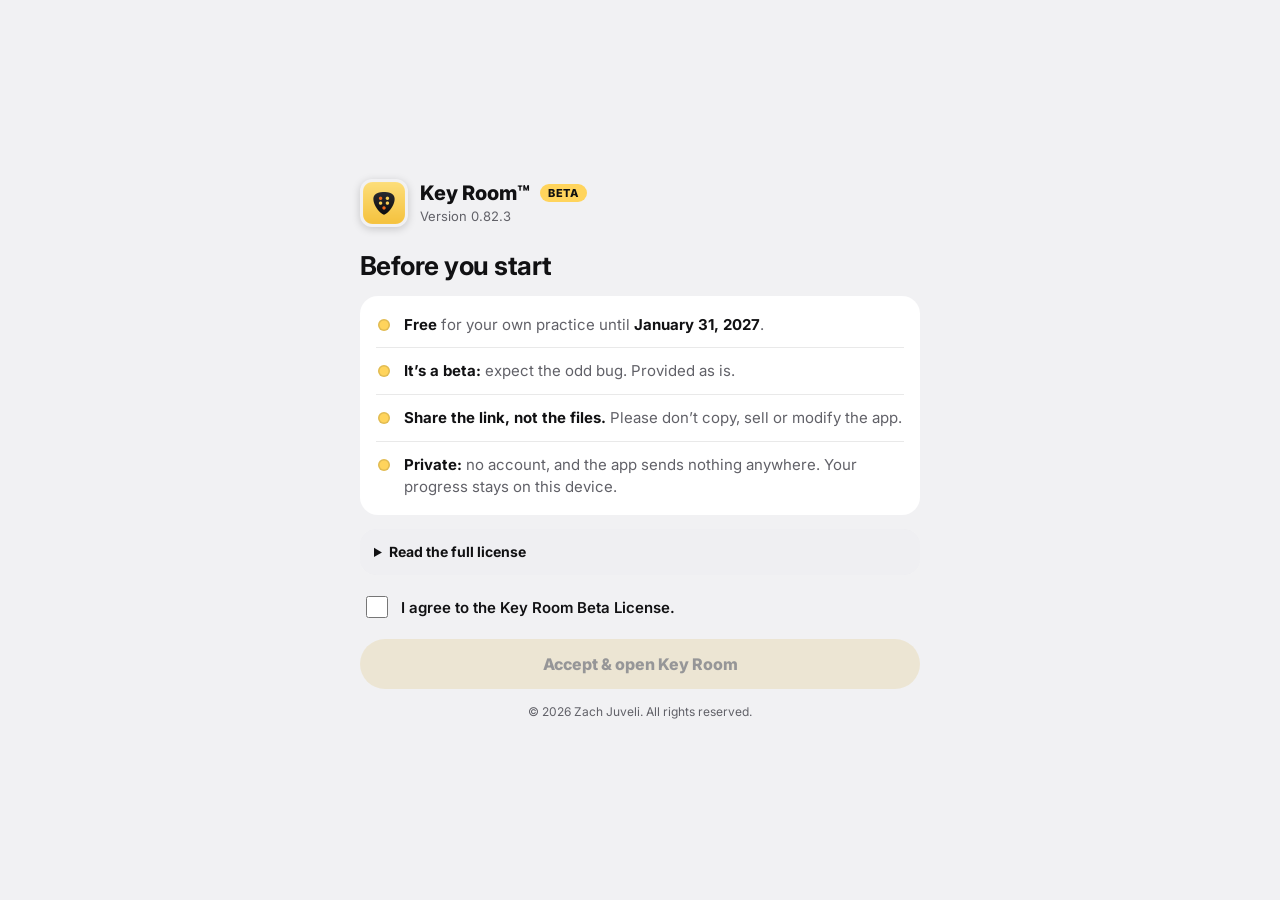
==== commit 4a56f207: "Key Room 0.82.3: website, plain-language license screen, clearer fret markers, solid menus, shorter " ====
--- a/docs/app/index.html
+++ b/docs/app/index.html
@@ -32,21 +32,21 @@
 <style>:root{--onRoot:#fff;--swap:#FFD60A;box-sizing:border-box;padding-top:env(safe-area-inset-top,0);padding-bottom:env(safe-area-inset-bottom,0)}@media (prefers-color-scheme:dark){:root:not([data-theme=light]){--dot:#3A3A3C;--dotText:#F2F2F7}}:root[data-theme=dark]{--dot:#3A3A3C;--dotText:#F2F2F7}*,::after,::before{box-sizing:border-box}html{scroll-padding-top:env(safe-area-inset-top,0px)}body{margin:0;color:var(--label);-webkit-tap-highlight-color:transparent}button{font:inherit;color:inherit;border:0;background:0 0;cursor:pointer}button:focus-visible{outline-offset:2px}.wrap{max-width:560px;margin:0 auto;padding:20px 16px 48px}.top{display:flex;align-items:flex-end;justify-content:space-between;margin:8px 2px 18px}.top h1{line-height:1.05}.hdr-r{display:flex;align-items:center}.themebtn{font-weight:600}.keybadge{font-size:28px;letter-spacing:-.02em}.map{padding:14px 12px 12px}.phase{display:flex;flex-direction:column;gap:6px;min-width:0}.cells{display:flex;gap:4px}.legend{display:flex;gap:14px;margin-top:10px;font-size:13px;color:var(--label2);padding-left:2px}.legend i{display:inline-block;width:8px;height:8px;border-radius:3px;margin-right:5px;vertical-align:0}.next{margin-top:12px;display:flex;align-items:center;gap:12px}.next .t{flex:1;min-width:0}.next .t small{display:block;font-size:13px;margin-bottom:2px}.next .t span{line-height:1.3}.btn{white-space:nowrap}.btn:disabled{opacity:.4;cursor:default}.week{margin-top:28px;padding:0 2px}.week h2{font-size:28px;line-height:1.1;margin:4px 0 6px}.week .feel{font-size:15px;line-height:1.45;color:var(--label2);margin:0;max-width:52ch}.notes{display:flex;flex-wrap:wrap;gap:6px;margin-top:14px}.note{min-width:44px;padding:7px 6px 6px;border-radius:12px;text-align:center}.note b{display:block;font-size:20px;font-weight:600}.note small{display:block;font-size:11px;color:var(--label2);margin-top:1px}.note.root{background:var(--root);color:var(--onRoot)}.note.root small{color:var(--onAccent);opacity:.7}.note{position:relative}.note.new{box-shadow:inset 0 0 0 2px var(--new)}.note.new::after{content:'';position:absolute;top:-6px;right:-6px;width:15px;height:15px;background:var(--new);clip-path:polygon(50% 0,61% 35%,98% 35%,68% 57%,79% 91%,50% 70%,21% 91%,32% 57%,2% 35%,39% 35%)}.note.new small{color:var(--new);font-weight:600}.mods{position:relative}.mod{position:relative;margin-bottom:14px}.mod::before{content:"";position:absolute;left:15px;top:34px;bottom:-14px;width:2px;background:var(--sep)}.mod:last-child::before{display:none}.num{position:absolute;left:0;top:14px;width:32px;height:32px;place-items:center;font-size:15px;color:var(--label2)}.card h3{margin:0;letter-spacing:-.01em}.card .do{font-size:15px;color:var(--label2);margin:3px 0 14px;line-height:1.4}.chips{display:flex;flex-wrap:wrap;gap:6px}.pchip{min-width:44px;font-weight:600;display:inline-flex;align-items:center;gap:5px}.pchip.learned:not(.sel){color:var(--ok)}.pchip.locked{opacity:.4;cursor:default}.pchip svg{width:11px;height:11px}.board{margin:14px -4px 6px;overflow-x:auto}.board svg{display:block;width:100%;min-width:300px;height:auto}.wrap.wide{max-width:none;padding-left:clamp(16px,2.5vw,40px);padding-right:clamp(16px,2.5vw,40px)}.lvl .board:not(.neck) svg{max-width:820px;margin:0 auto}.xch{min-width:64px;padding:8px 12px;border-radius:12px;border:2px solid transparent;display:flex;flex-direction:column;align-items:center;gap:1px}.xch b{font-size:15px;font-weight:700}.xch small{font-size:11px;color:var(--label2)}.xch.on{border-color:var(--cc);background:color-mix(in srgb,var(--cc) 22%,var(--surface2))}.xcap{font-size:15px;color:var(--label2);margin:8px 2px}.xcap b{color:var(--label);font-size:15px}.xcap span{font-weight:600;color:var(--label)}.linkbtn{color:var(--alt);font-weight:600;margin-left:6px}.hit{cursor:pointer}.hit:focus-visible{stroke:var(--alt);stroke-width:2}.board.neck svg{min-width:1050px}.board.neck{scrollbar-width:thin}.dot circle{transition:r .12s}.dot.hit circle{stroke:var(--label);stroke-width:2.5}.row{display:flex;gap:8px;align-items:center;flex-wrap:wrap;margin-top:10px}.seg{display:inline-flex}.seg button{font-weight:600;color:var(--label2)}.spacer{flex:1}.key-l{display:flex;gap:12px;font-size:13px;color:var(--label2);margin-top:8px}.key-l i{display:inline-block;width:9px;height:9px;border-radius:50%;margin-right:5px;vertical-align:-1px}.prog{border-top:1px solid var(--sep);padding:12px 0}.prog:first-of-type{border-top:0;padding-top:0}.prog .head{display:flex;align-items:center;gap:10px}.prog .head .nm{flex:1;min-width:0}.prog .nm b{display:block;font-size:15px;font-weight:600}.prog .nm small{font-size:13px;color:var(--label2)}.play{border-radius:50%;display:grid;place-items:center;flex:none}.pv{margin-top:10px}.uchords{display:flex;gap:8px;overflow-x:auto;padding-bottom:4px;scrollbar-width:thin}.uch{flex:none}.uch{display:inline-flex;flex-direction:column;align-items:center;gap:3px;padding:10px 12px 8px;border-radius:12px;border:2px solid transparent}.uch span{display:flex;align-items:baseline;gap:5px}.uch em{font-style:normal;font-size:11px;color:var(--label2)}.uch .mchord{display:block}.uch b{font-size:20px;font-weight:700}.uch small{font-size:13px;color:var(--label2);font-weight:600}.uch.on{border-color:var(--cc);background:color-mix(in srgb,var(--cc) 18%,var(--surface2))}.form{display:grid;grid-template-columns:repeat(var(--n),minmax(0,1fr));gap:3px;margin-top:10px;max-width:720px}.fc{height:30px;border-radius:7px;background:color-mix(in srgb,var(--cc) 26%,var(--surface2));display:grid;place-items:center;font-size:11px;font-weight:700;color:var(--label);padding:0;transition:background .1s}.fc.gap{margin-right:6px}.fc.on{background:var(--cc);transform:scale(1.06)}.land{margin-top:14px;border-top:1px solid var(--sep);padding-top:12px}.swapnote{margin-top:8px;font-size:13px;color:var(--label)}.swapnote span{display:inline-block;background:var(--swap);color:#1c1c1e;font-weight:800;border-radius:7px;padding:2px 8px;margin-right:6px}.fcap{font-size:13px;color:var(--label2);margin:5px 2px 0}.chords{display:grid;grid-template-columns:repeat(4,1fr);gap:5px;margin-top:10px}.ch{height:36px;border-radius:10px;background:var(--surface2);display:grid;place-items:center;font-size:15px;font-weight:600;transition:background .1s}.ch.on{background:var(--root);color:var(--onRoot)}.tempo{display:flex;align-items:center;gap:10px;font-size:13px;color:var(--label2);margin-top:4px}.tempo input{flex:1}.tempo b{color:var(--label);font-weight:600;min-width:58px;text-align:right}.check{display:flex;gap:12px;align-items:flex-start;width:100%;text-align:left;padding:10px 0;border-top:1px solid var(--sep)}.check:first-of-type{border-top:0;padding-top:0}.box{flex:none;width:24px;height:24px;border-radius:50%;border:2px solid var(--sep);display:grid;place-items:center;margin-top:1px}.check.on .box{border-color:var(--ok)}.box svg{width:13px;height:13px;stroke:var(--onAccent);fill:none;stroke-width:3;opacity:0}.check.on .box svg{opacity:1}.check .tx{font-size:15px;line-height:1.4}.check.on .tx{color:var(--label2);text-decoration:line-through;text-decoration-color:var(--sep)}.check .tx small{display:block;font-size:13px;color:var(--label2)}.timer{font-variant-numeric:tabular-nums}.finish{margin-top:14px;display:flex;gap:8px;align-items:center}.finish .btn{flex:1;padding:13px}.views{display:flex;width:100%;margin-top:14px}.views button{flex:1;display:flex;align-items:center;justify-content:center;gap:5px;padding:8px 4px}.views button span{display:inline-grid;place-items:center;width:17px;height:17px;border-radius:50%;background:var(--sep);font-size:11px}.views button:disabled{opacity:.35;cursor:default}.hint{color:var(--label2);line-height:1.4}.shapeline{display:flex;gap:10px;align-items:center;margin-top:4px;padding:10px 12px;border-radius:14px}.shapeline b{display:block;font-size:15px;font-weight:600}.shapeline small{display:block;font-size:13px;color:var(--label2);margin-top:1px}.tabs{display:flex;width:100%}.tabs button{flex:1;padding:9px 6px}.sbar{position:sticky;z-index:20;display:flex;align-items:center;flex-wrap:wrap;margin:0 0 16px}.navw{position:relative;display:flex;flex:none}.navh{font-size:13px;font-weight:700;color:var(--label2);padding:4px 8px}.sinst{display:flex;overflow-x:auto;scrollbar-width:none;flex:1 1 auto;min-width:0}.sinst::-webkit-scrollbar{display:none}.sinst button{flex:none;border-radius:999px}.stempo{display:flex;align-items:center;flex:none}.stempo b{text-align:center}.stempo small{font-size:11px;color:var(--label2);margin-right:2px}.stempo button{border-radius:50%;font-weight:700}.svol{display:flex;align-items:center;gap:4px;flex:none}.bout-wrap{display:flex;gap:16px;align-items:center;min-height:96px;margin:4px 2px 6px}#bdiag .mchord{display:block}.bname{font-size:34px;font-weight:700;letter-spacing:-.02em;line-height:1.1}.bname.dim{font-size:20px;color:var(--label2)}.balts{font-size:15px;color:var(--label2);margin-top:2px}.bnm{border-radius:999px;border:1px solid var(--sep);background:var(--surface2);color:var(--label);padding:0 14px;font:inherit;font-size:15px;min-width:0;width:200px}.bhit{cursor:pointer}.repo{display:grid;grid-template-columns:repeat(auto-fill,minmax(140px,1fr));gap:10px}.rcard{border-radius:14px;padding:10px;display:flex;flex-direction:column;align-items:center;gap:6px}.rload{display:flex;flex-direction:column;align-items:center;gap:2px}.rload b{font-size:15px}.rload small{font-size:13px;color:var(--label2);font-variant-numeric:tabular-nums}.ract{display:flex;gap:8px}.rdel,.rplay{width:34px;height:34px;border-radius:50%;background:var(--surface);display:grid;place-items:center;color:var(--label2);font-size:13px}.radd{width:34px;height:34px;border-radius:50%;background:var(--surface);color:var(--label);font-size:20px;font-weight:700}.pchips{display:flex;flex-wrap:wrap;gap:8px;margin:2px 0 10px}.pchipc{display:flex;flex-direction:column;align-items:center;border-radius:12px;padding:6px 8px 4px;border:2px solid transparent}.pload,.pload2{display:flex;flex-direction:column;align-items:center;padding:2px 6px}.pload b,.pload2 b{font-size:15px}.pload small,.pload2 small{font-size:11px;color:var(--label2);min-height:13px}.pmv{display:flex;gap:2px}.pmv button{width:24px;height:22px;border-radius:6px;color:var(--label2);font-size:13px}.pmv button:hover{background:var(--surface)}.pan{border-top:1px solid var(--sep);padding-top:10px;margin-top:4px}.pkey{display:flex;align-items:baseline;gap:10px;flex-wrap:wrap}.pkey span{font-size:13px;color:var(--label2)}.pkey b{font-size:20px}.pkey small{font-size:13px;color:var(--label2)}.schs{display:flex;flex-wrap:wrap;gap:8px}.sch{display:flex;flex-direction:column;align-items:flex-start;padding:8px 12px;border-radius:12px;text-align:left;border:2px solid transparent}.sch b{font-size:15px}.sch small{font-size:13px;color:var(--label2)}.sch.nolink{cursor:default;opacity:.85}.trynext{border-radius:14px;padding:10px 12px 2px;margin-bottom:6px}.jobs{display:grid;gap:4px}.job{display:flex;gap:10px;align-items:flex-start}.jl{width:84px;flex:none;font-size:13px;font-weight:800;padding-top:8px}.jl small{display:block;font-size:11px;font-weight:600;color:var(--label2)}.psug.nx1{border-style:solid;border-width:2px;background:var(--surface)}.psug{display:flex;flex-direction:column;align-items:center;padding:6px 12px;border-radius:12px;border:1.5px dashed var(--sep);background:0 0}.psug b{font-size:15px}.psug small{font-size:11px;color:var(--label2)}.rplay svg{width:13px;height:13px;fill:var(--label)}.lvl{margin-bottom:12px}.lh{flex-wrap:wrap;row-gap:8px}.ln{place-items:center}.keys{display:grid;grid-template-columns:repeat(6,1fr);gap:6px}.kchip{border-radius:11px;background:var(--surface2);font-weight:600}.lvl .note.root{background:var(--root)}.neck{margin:8px -14px 4px;padding:0 6px}.neck svg{min-width:1050px}.shapeline .mchord{flex:none}.cy{display:inline-flex;align-items:center;gap:5px;height:30px;padding:0 10px;border-radius:999px;background:var(--surface2);font-weight:700;font-size:15px}.cy i{width:9px;height:9px;border-radius:3px;background:var(--c)}.cy.on{box-shadow:inset 0 0 0 2px var(--c)}.arr{color:var(--label2);font-size:15px}.th{font-weight:700;font-size:15px;margin-bottom:6px}.empty{text-align:center;color:var(--label2);font-size:15px;padding:18px 24px;border:1.5px dashed var(--sep);border-radius:20px}.foot{margin-top:28px;text-align:center;font-size:13px;color:var(--label2)}.foot:empty{margin:0;height:0}.foot button{color:var(--label2);text-decoration:underline;font-size:13px}button{transition:background-color .15s,color .15s,box-shadow .15s,border-color .15s,transform .1s,opacity .15s}button:not(:disabled):active{transform:scale(.97)}.hit:focus-visible,button:focus-visible,input:focus-visible{outline:0;box-shadow:var(--ring)}.card,.lvl,.map,.next{border:var(--card-b)}.card{padding:18px}.lh{margin-bottom:12px}.ln{width:28px;height:28px;font-size:15px}.card h3{font-size:20px}.seg button{height:34px;padding:0 14px;font-size:15px}.seg button:not(.on):not(:disabled):hover{background:var(--hl);color:var(--label)}.tabs{margin:0 0 14px}.tabs button{height:42px;font-size:15px}.kchip,.pchip{height:40px;font-size:15px;padding:0 16px}.cy:not(.on):hover,.kchip:not(.on):hover,.pchip:not(.sel):hover{background:var(--hl);color:var(--label)}.pchipc:hover,.rcard:hover,.sch:hover,.uch:hover,.xch:hover{border-color:color-mix(in srgb,var(--root) 55%,transparent)}.rcard{border:2px solid transparent}.psug:hover{background:var(--hl);border-style:solid}.fc:hover{filter:brightness(1.08)}.check:hover .box{border-color:var(--root)}.btn{height:44px;padding:0 20px;font-size:15px;display:inline-flex;align-items:center;justify-content:center}.btn.ghost:not(:disabled):hover{background:var(--hl);box-shadow:none;filter:none}.btn.sm{height:34px;padding:0 14px;font-size:15px}.play{width:46px;height:46px}.play:hover{background:var(--hl2)}.play svg{width:18px;height:18px}.linkbtn:hover{text-decoration:underline}.sbar{top:10px;gap:12px;padding:8px 10px}.navw{gap:4px;padding-right:12px;margin-right:2px;border-right:1px solid var(--sep)}.sinst{gap:6px}.sinst button{height:38px;font-size:15px}.sinst button:not(.on):hover{color:var(--label)}.stempo{gap:6px;padding:0 4px;border-left:1px solid var(--sep);padding-left:12px}.stempo button{width:36px;height:36px;font-size:20px}.stempo b{font-size:20px;min-width:34px}.svol{border-left:1px solid var(--sep);padding-left:12px}.svol input{width:110px;height:28px}rect.bhit:hover,rect.hit:hover,rect.lhit:hover{fill:var(--root)}.bnm{height:44px}.bnm:focus{border-color:var(--root);outline:0;box-shadow:var(--ring)}.tabs .ts{display:none}.themebtn{white-space:nowrap}@media (max-width:640px){.tabs .tl{display:none}.tabs .ts{display:inline}.sbar{gap:8px;padding:8px}.navw{padding-right:0;border-right:0}.stempo{margin-left:auto;padding-left:8px}.stempo button{width:34px;height:34px}.stempo small{display:none}.svol{padding-left:6px;gap:0}.svol svg{display:none}.svol input{width:58px}.sbar{flex-wrap:wrap}.navw,.stempo,.svol{flex:none}.sinst{order:3;flex:1 1 100%}.sinst button{height:34px}.card,.lvl{padding:14px}.top h1{font-size:28px}}.card,.lvl,.map,.next{background:var(--surface);box-shadow:var(--shadow)}.sbar{box-shadow:var(--shadow);-webkit-backdrop-filter:saturate(1.6) blur(18px);backdrop-filter:saturate(1.6) blur(18px)}.note{background:var(--surface2)}.lvl .note{background:var(--surface2)}.pchipc,.rcard,.sch,.shapeline,.trynext,.uch,.xch{background:var(--surface2)}.ln{background:var(--pill-on);color:var(--pill-on-t)}.mod.active .num{background:var(--pill-on);color:var(--pill-on-t)}.num{background:var(--surface2)}.card .do{display:none}.hint{font-size:0;margin:0}.hint .linkbtn{font-size:13px;margin:6px 0 0}.hint:empty{display:none}.hint.keep{font-size:13px;margin:4px 2px}.week .feel{display:-webkit-box;-webkit-line-clamp:1;-webkit-box-orient:vertical;overflow:hidden}.lh{letter-spacing:-.01em}.themebtn{padding:0;display:grid;place-items:center;font-size:0}.themebtn svg{width:20px;height:20px}:root{--acc2:#4F7BFF;--acc3:#E86BC8;--acc-soft:#EEE9FF;--t-violet:#EEE9FF;--t-violet-i:#6C4BF4;--t-blue:#E4EEFF;--t-blue-i:#3E7BFA;--t-green:#E2F6EA;--t-green-i:#25A55F;--t-orange:#FFEEDD;--t-orange-i:#F28A1E;--t-pink:#FDE7F5;--t-pink-i:#D2479F}@media (prefers-color-scheme:dark){:root:not([data-theme=light]){--acc2:#6A93FF;--acc3:#F08AD6;--acc-soft:#2A2550;--card-b:1px solid rgba(200,190,255,.08);--t-violet:#2A2550;--t-violet-i:#A796FF;--t-blue:#1C2A4D;--t-blue-i:#79A2FF;--t-green:#173527;--t-green-i:#4CD388;--t-orange:#3A2817;--t-orange-i:#FFA94D;--t-pink:#3A1D33;--t-pink-i:#F08AD6}}:root[data-theme=dark]{--acc2:#6A93FF;--acc3:#F08AD6;--acc-soft:#2A2550;--card-b:1px solid rgba(200,190,255,.08);--t-violet:#2A2550;--t-violet-i:#A796FF;--t-blue:#1C2A4D;--t-blue-i:#79A2FF;--t-green:#173527;--t-green-i:#4CD388;--t-orange:#3A2817;--t-orange-i:#FFA94D;--t-pink:#3A1D33;--t-pink-i:#F08AD6}body{font-family:Inter,-apple-system,BlinkMacSystemFont,"Segoe UI Variable Text","SF Pro Text",system-ui,sans-serif;background-attachment:fixed}.card h3{font-weight:800}.week h2{font-weight:800;letter-spacing:-.015em}.card,.lvl,.map{border-radius:26px}.next{background:linear-gradient(120deg,var(--acc2),var(--acc) 55%,var(--acc3));border:0;box-shadow:0 14px 34px color-mix(in srgb,var(--acc) 30%,transparent);border-radius:24px;padding:18px 18px 18px 22px}.next .t small{color:rgba(255,255,255,.8);font-weight:600}.next .t span{color:#fff;font-size:20px;font-weight:800;letter-spacing:-.02em}.next .btn{background:#fff;color:var(--acc-line,var(--acc));box-shadow:none}.next .btn:hover{filter:none;background:rgba(255,255,255,.9)}.tabs{background:var(--surface2)}.tabs button.on{background:var(--surface);color:var(--acc-line,var(--acc));box-shadow:0 4px 14px rgba(60,50,160,.12)}.sch:first-child{border-color:var(--acc-line,var(--acc))}.pchipc.on{border-color:var(--acc-line,var(--acc))}.svol input,.tempo input{accent-color:var(--acc)}.ln,.num{border-radius:11px;font-weight:800}.mod:nth-child(3n+1) .num,section.lvl:nth-of-type(5n+1) .ln{background:var(--t-violet);color:var(--t-violet-i)}.mod:nth-child(3n+2) .num,section.lvl:nth-of-type(5n+2) .ln{background:var(--t-blue);color:var(--t-blue-i)}.mod:nth-child(3n+3) .num,section.lvl:nth-of-type(5n+3) .ln{background:var(--t-green);color:var(--t-green-i)}section.lvl:nth-of-type(5n+4) .ln{background:var(--t-orange);color:var(--t-orange-i)}section.lvl:nth-of-type(5n+5) .ln{background:var(--t-pink);color:var(--t-pink-i)}.mod.complete .num{background:var(--t-green);color:var(--t-green-i)}.sbar{background:var(--glass);border:var(--card-b);border-radius:24px}.sinst button{display:inline-flex;align-items:center;gap:7px;padding:0 14px 0 6px;color:var(--label);font-weight:700}.sinst button i{width:26px;height:26px;border-radius:9px;display:grid;place-items:center;flex:none}.sinst button i svg{width:15px;height:15px}.sinst [data-inst=electric] i{background:var(--t-violet);color:var(--t-violet-i)}.sinst [data-inst=acoustic] i{background:var(--t-orange);color:var(--t-orange-i)}.sinst [data-inst=bass] i{background:var(--t-blue);color:var(--t-blue-i)}.sinst [data-inst=piano] i{background:var(--t-green);color:var(--t-green-i)}.sinst [data-inst=dawn] i{background:var(--t-pink);color:var(--t-pink-i)}.sinst button{background:var(--surface)}.sinst button.on{background:var(--surface);color:var(--acc-line,var(--acc));box-shadow:inset 0 0 0 2px var(--acc-line,var(--acc))}.stempo button{background:var(--surface)}.stempo button:hover{background:var(--hl2);color:var(--acc-line,var(--acc))}.kchip:not(.on):hover,.pchip:not(.sel):hover,.sinst button:not(.on):hover{background:var(--hl)}@media (max-width:640px){.sinst button{padding:0 12px 0 5px}.sinst button i{width:24px;height:24px}.views button{font-size:13px;padding:0 3px;gap:4px;min-width:0}.views button span{width:15px;height:15px;font-size:11px}.seg button{padding:0 10px}}:root{--acc-t:#111111;--glass:#FFFFFF;--shadow:0 1px 2px rgba(0,0,0,.04);--card-b:0;--pill-on:#111113;--pill-on-t:#FFFFFF;--snv-on:#111113;--snv-on-t:#FFFFFF}@media (prefers-color-scheme:dark){:root:not([data-theme=light]){--sep:rgba(255,255,255,.07);--glass:#18181A;--shadow:none;--pill-on:#F5CF4A;--pill-on-t:#111113;--ring:0 0 0 3px rgba(245,207,74,.5)}}:root[data-theme=dark]{--sep:rgba(255,255,255,.07);--glass:#18181A;--shadow:none;--pill-on:#F5CF4A;--pill-on-t:#111113;--ring:0 0 0 3px rgba(245,207,74,.5)}html{background:var(--page)}body{background:var(--page);padding:14px;min-height:100vh;box-sizing:border-box}.frame{display:grid;grid-template-columns:232px minmax(0,1fr);background:var(--frame);border-radius:30px;min-height:calc(100vh - 28px);overflow:clip}.frame .wrap,.frame .wrap.wide{padding:26px 30px 44px;min-width:0}.side{position:sticky;top:0;align-self:start;height:calc(100vh - 28px);overflow:auto;padding:26px 16px;display:flex;flex-direction:column;gap:4px;border-right:1px solid var(--sep);box-sizing:border-box}.brand{display:flex;align-items:center;gap:10px;padding:0 10px 22px;font-size:20px;font-weight:800;letter-spacing:-.02em;color:var(--label)}.logo{background:var(--acc);color:#111;display:grid;place-items:center}.side .sinst,.snav{display:flex;flex-direction:column;gap:4px}.snv{display:flex;align-items:center;gap:12px;height:46px;padding:0 14px;border-radius:14px;background:0 0;color:var(--label2);font:inherit;font-size:15px;font-weight:600;text-align:left;width:100%;cursor:pointer;border:0}.snv svg{width:20px;height:20px;flex:none}.snv:hover{background:var(--surface2);color:var(--label)}.snv.on{background:var(--snv-on);color:var(--snv-on-t)}.snv.on svg{color:var(--acc)}.sgrp{margin:22px 14px 8px;color:var(--label2)}.side .sinst button{background:0 0;box-shadow:none;height:40px;padding:0 10px;color:var(--label2);gap:12px}.side .sinst button i{width:26px;height:26px;border-radius:8px;background:var(--surface2);color:var(--label2)}.side .sinst button.on{background:var(--snv-on);color:var(--snv-on-t);box-shadow:none}.side .sinst button.on i{background:var(--acc);color:#111}.side .sinst button:not(.on):hover{background:var(--surface2);color:var(--label)}.sctl{margin:12px 4px 0;padding:12px;border-radius:16px;background:var(--surface);display:flex;flex-direction:column;gap:12px}.sctl .stempo{display:flex;align-items:center;gap:6px}.sctl .stempo b{font-size:20px;font-weight:800;min-width:38px;text-align:center}.sctl .stempo small{flex:1;color:var(--label2)}.sctl .stempo button{width:34px;height:34px;border-radius:10px;background:var(--surface2);color:var(--label);font-size:20px;border:0}.sctl .stempo button:hover{background:var(--acc);color:#111}.sctl .svol{display:flex;align-items:center;gap:8px;color:var(--label2)}.sctl .svol input{flex:1;accent-color:var(--acc);min-width:0}.frame .top{align-items:center;margin:0 0 22px}.top h1{font-size:34px;font-weight:800;letter-spacing:-.02em;margin:0}.top .key{color:var(--label2);font-size:13px;margin-top:2px}.hdr-r{gap:10px}.hdr-r .navw{border:0;padding:0;margin:0;gap:6px}.themebtn{width:42px;height:42px;border-radius:50%;background:var(--surface);color:var(--label);box-shadow:none;border:0}.themebtn:hover{background:var(--acc);color:#111}.keybadge{width:42px;height:42px;border-radius:50%;background:var(--acc);color:#111;box-shadow:none;font-weight:800;display:grid;place-items:center}.dgrid{display:grid;grid-template-columns:minmax(0,2fr) minmax(260px,1fr);grid-template-areas:"hero list" "tiles list";gap:16px;margin-bottom:16px}.dgrid.nob{grid-template-areas:"hero list"}.hero{grid-area:hero;background:var(--surface);border-radius:26px;padding:24px 26px;display:flex;flex-direction:column;gap:18px;min-width:0}.hero .hl small{display:block;font-size:11px;color:var(--label2)}.hero h2{font-size:clamp(34px,4.2vw,56px);font-weight:800;letter-spacing:-.022em;line-height:1.02;margin:6px 0 14px;color:var(--label)}.hero .notes{margin:0;gap:6px}.hero .note{background:var(--surface2);border-radius:12px}.hstats{display:grid;border-top:1px solid var(--sep);padding-top:16px}.hst{padding:0 16px;border-left:1px solid var(--sep)}.hst:first-child{padding-left:0;border-left:0}.hst small{display:block;margin-bottom:4px}.hst div{display:flex;align-items:center;gap:8px}.hst b{font-weight:800;letter-spacing:-.015em;color:var(--label)}.bdg{width:24px;height:24px;border-radius:50%;display:inline-grid;place-items:center;flex:none;font-style:normal}.bdg svg{width:12px;height:12px}.bdg.up{background:color-mix(in srgb,var(--up) 18%,transparent);color:var(--up)}.hnext{display:flex;align-items:center;gap:14px;background:var(--surface2);border-radius:18px;padding:12px 12px 12px 18px}.hnext span{flex:1;font-weight:700;font-size:15px;color:var(--label)}.hnext small{display:block}.hero .keys.pills{flex-wrap:wrap;margin:0}.hero .kchip{height:34px;border-radius:999px;background:var(--surface2);color:var(--label);font-weight:700}.hero .kchip.on{background:var(--acc);color:#111}.ycard{grid-area:list;border-radius:26px;display:flex;flex-direction:column;min-width:0}.yh{display:flex;justify-content:space-between}.yh h3{margin:0}.ylist{overflow:auto;display:flex;flex-direction:column;gap:2px;margin:0 -4px;padding:0 4px}.wk{display:flex;align-items:center;gap:12px;background:0 0;border:0;font:inherit;text-align:left;cursor:pointer;width:100%}.wk.sel small{color:rgba(255,255,255,.6)}.wn{border-radius:50%;display:grid;place-items:center;font-weight:800;flex:none}.wt{flex:1;min-width:0}.wt b{display:block;font-weight:700}.wt small{display:block;font-size:13px;color:rgba(0,0,0,.55);white-space:nowrap;overflow:hidden;text-overflow:ellipsis}.now{font-style:normal;font-size:11px;font-weight:800;padding:3px 8px;border-radius:999px}.wk .bdg.up{background:rgba(0,0,0,.12)}.wk.sel .bdg.up{background:color-mix(in srgb,var(--up) 25%,transparent);color:var(--up)}#repo .repo{grid-template-columns:repeat(auto-fill,minmax(120px,1fr))}#repo{overflow:auto}.tiles{grid-area:tiles;display:grid}.tile{display:flex;flex-direction:column;gap:10px;border-radius:22px;background:var(--surface);border:2px solid transparent;color:var(--label);font:inherit;text-align:left;cursor:pointer;min-width:0}.tile:hover{border-color:color-mix(in srgb,var(--c) 45%,transparent)}.tile.on{border-color:var(--c);box-shadow:0 0 0 4px color-mix(in srgb,var(--c) 16%,transparent)}.tt{display:flex;align-items:center}.tic{border-radius:50%;background:var(--c);color:var(--ct,#111);display:grid;place-items:center;font-weight:800;flex:none}.tn{flex:1;min-width:0}.tn b{display:block;font-size:15px;font-weight:700}.tn small{display:block;font-size:13px;color:var(--label2);white-space:nowrap;overflow:hidden;text-overflow:ellipsis}.tch{display:grid;place-items:center}.tch svg{max-height:96px}.card,.lvl{background:var(--surface);border-radius:26px;box-shadow:none;border:0}.lvl{padding:22px 24px}.ln,.num{display:none}.lh{font-size:20px;font-weight:800;gap:10px}.mods{display:grid;gap:16px;margin-top:0;align-items:start}.mods::before{display:none}.mod{padding-left:0;margin:0}.mod .card{padding:22px 24px}.dh{display:flex;align-items:center;gap:12px;flex-wrap:wrap;margin-bottom:10px}.dh h3{margin:0;font-size:20px;font-weight:800;flex:1;letter-spacing:-.02em}.dh .views{width:auto;margin:0}.seg{background:var(--surface2);border-radius:999px;padding:4px}.seg button{border-radius:999px}.seg button.on,.views button.on{background:var(--acc);color:#111;box-shadow:none}.views button.on span{background:#111;color:var(--acc)}.pchip{border-radius:999px;background:var(--surface2)}.kchip.on,.pchip.sel{background:var(--acc);color:#111}.kchip:not(.on):hover,.pchip:not(.sel):hover{background:var(--hl2)}.btn{background:var(--acc);color:#111;border-radius:999px;font-weight:800}.btn:not(:disabled):hover{box-shadow:none;filter:brightness(1.06)}.btn.ghost{background:var(--surface2);color:var(--label)}.btn.ok{background:var(--up);color:#06201c}.play{background:var(--acc)}.play svg{fill:#111}.play.on{background:var(--label)}.play.on svg{fill:var(--surface-solid,var(--surface))}.check.on .box{background:var(--up)}.foot{opacity:.6}@media (max-width:1100px){.dgrid,.dgrid.nob{grid-template-columns:minmax(0,1fr);grid-template-areas:"hero" "tiles" "list"}}@media (max-width:820px),(max-height:500px) and (max-width:1000px) and (pointer:coarse){body{padding:0}.frame{grid-template-columns:minmax(0,1fr);border-radius:0;min-height:100vh}.side{border-right:0}.brand{display:none}.sgrp{display:none}.snav{flex-direction:row;gap:4px;flex:1 1 100%}.snv{height:40px;padding:0 12px;justify-content:center;flex:1;font-size:15px;gap:8px}.side .sinst{gap:4px}.side .sinst button span{display:none}.sctl{margin:0;padding:4px 8px;flex-direction:row;align-items:center;gap:10px;flex:1 1 auto;background:var(--surface)}.sctl .stempo b{font-size:15px;min-width:30px}.sctl .stempo small{display:none}.sctl .stempo button{width:30px;height:30px}.frame .wrap,.frame .wrap.wide{padding:18px 14px 40px}.hdr-r{gap:6px}.keybadge,.themebtn{width:38px;height:38px}.hero{padding:18px;border-radius:22px}.tiles{gap:10px}.lvl,.mod .card{padding:16px}}.tiles{gap:10px}.tile{padding:12px}.tt{gap:8px}.tic{width:28px;height:28px}.hero .note.root b,.hero .note.root small{color:var(--onRoot)}.ycard{height:0;min-height:100%;max-height:none;box-sizing:border-box}#repo,.ylist{flex:1 1 0;min-height:0}@media (min-width:1101px){#m3 .card{display:grid;grid-template-columns:repeat(3,minmax(0,1fr)) auto;gap:10px 14px;align-items:center}#m3 .dh,#m3 .do{grid-column:1/-1}#m3 .check{margin:0;border:0;background:var(--surface2);border-radius:16px;padding:12px}#m3 .finish{margin:0;padding:0;border:0}}@media (max-width:1100px){.ycard{height:auto;min-height:0;max-height:440px}#repo,.ylist{flex:1 1 auto}}.side .stempo,.side .svol{border-left:0;padding-left:0;margin-left:0;order:0}.side .svol svg{display:block}.side .sinst{order:0;flex:none;overflow:visible}.side .sinst button i svg{width:15px;height:15px;display:block}@media (max-width:820px),(max-height:500px) and (max-width:1000px) and (pointer:coarse){.side .sinst{order:2;flex:1 1 100%;flex-direction:row;justify-content:space-between;overflow-x:auto;background:0 0;padding:0}.side .sinst button{flex:1;justify-content:center;height:40px;padding:0;border-radius:12px;background:var(--surface)}.side .sinst button i{background:0 0}.side .sctl{order:3;flex:1 1 100%;justify-content:space-between;padding:6px 10px;border-radius:14px}.side .svol{flex:1;max-width:200px}.side .svol input{width:auto}}.side .sinst button i svg{color:inherit}.side .sinst button.on i svg{color:#111}.mod::after,.mod::before,.mods::after{display:none}.hstats{grid-template-columns:none;grid-auto-flow:column}.htop{display:flex;gap:24px;align-items:flex-start;justify-content:space-between}.htop .hl{min-width:0;flex:1}.hchart{flex:none;width:260px;background:var(--surface2);border-radius:18px;padding:12px 12px 6px}.hch{display:flex;align-items:center;justify-content:space-between;gap:8px;margin-bottom:8px}.hch span{font-size:13px;color:var(--label2);font-weight:600}.hch small{display:block}.hch b{font-size:20px;color:var(--label);font-weight:800;letter-spacing:-.015em;margin-right:3px}.hch .seg{padding:3px;background:var(--surface)}.hch .seg button{height:26px;padding:0 10px;font-size:13px}.hbars{display:block}.micbtn{display:inline-flex;align-items:center;gap:8px;height:42px;padding:0 16px 0 12px;border-radius:999px;background:var(--surface);color:var(--label);font:inherit;font-weight:700;font-size:15px;border:0;cursor:pointer}.micbtn svg{width:19px;height:19px}.micbtn:hover{background:var(--acc);color:#111}.micbtn.on{background:var(--acc);color:#111;box-shadow:0 0 0 0 color-mix(in srgb,var(--acc) 60%,transparent);animation:micp 1.6s infinite}@keyframes micp{0%{box-shadow:0 0 0 0 color-mix(in srgb,var(--acc) 55%,transparent)}100%{box-shadow:0 0 0 12px transparent}}g.heard .hr{stroke:var(--up);transform-box:fill-box;transform-origin:center;animation:hpop .35s ease-out}g.heard .hr.out{stroke:var(--dn)}g.heard .tg{fill:none;stroke:var(--acc-line,var(--acc));stroke-width:3.2;stroke-dasharray:5 4;transform-box:fill-box;transform-origin:center;animation:tgs 2.4s linear infinite}@keyframes hpop{from{transform:scale(.4);opacity:0}to{transform:scale(1);opacity:1}}@keyframes tgs{to{transform:rotate(360deg)}}.lsp{position:fixed;right:24px;bottom:24px;z-index:60;width:300px;background:#111113;color:#f4f4f5;border-radius:24px;padding:16px;box-shadow:0 20px 50px rgba(0,0,0,.35),0 0 0 1px rgba(255,255,255,.06);font-family:inherit;display:flex;flex-direction:column;gap:12px}.lsh{display:flex;align-items:center;gap:8px}.lsh b{font-size:15px}.lsh small{color:#8c8c93;font-size:13px;white-space:nowrap;overflow:hidden;text-overflow:ellipsis;min-width:0}.lsh .spacer{flex:1}.lsd{width:9px;height:9px;border-radius:50%;flex:none;animation:micp 1.4s infinite}.lsd.off{background:var(--dn);animation:none}.lsx{width:30px;height:30px;border-radius:50%;background:#232326;color:#f4f4f5;border:0;font-size:20px;cursor:pointer;flex:none}.lsn{display:flex;align-items:center;gap:10px}.lsn b{font-size:46px;font-weight:800;letter-spacing:-.02em;line-height:1}.tag{font-size:13px;font-weight:800;padding:4px 10px;border-radius:999px}.lsc{display:flex;align-items:center;gap:8px;color:#8c8c93;font-size:13px}.lst{position:relative;flex:1;height:8px;border-radius:99px;background:linear-gradient(90deg,#3a2a20,#232326 40%,#1f3a35 50%,#232326 60%,#3a2a20)}.lst i{position:absolute;top:-4px;left:50%;width:4px;height:16px;margin-left:-2px;border-radius:2px;background:#ff8a4c;opacity:.25;transition:left .08s linear}.lss{display:grid;grid-template-columns:repeat(3,1fr);border-top:1px solid rgba(255,255,255,.08);padding-top:10px}.lss div{padding:0 8px;border-left:1px solid rgba(255,255,255,.08)}.lss div:first-child{padding-left:0;border-left:0}.lss small{display:block;font-size:11px;color:#8c8c93}.lss b{font-size:20px;font-weight:800}.lsrun{background:#1c1c1f;border-radius:16px;padding:10px 12px;display:flex;flex-direction:column;gap:8px}.lsrh{display:flex;align-items:center;gap:8px;flex-wrap:wrap}.lsrh b{font-size:15px}.lsrh span{flex:1;font-size:13px;color:#8c8c93}.lsrh em{font-style:normal;color:#f5cf4a;font-weight:800}.lsrun .linkbtn{color:#8c8c93}.lsdots{display:flex;flex-wrap:wrap;gap:4px}.lsdots i{width:10px;height:10px;border-radius:50%;background:#2e2e33}.lsdots i.c{background:#f5cf4a;box-shadow:0 0 0 3px rgba(245,207,74,.25)}.lshint,.lsrun small{font-size:13px;color:#8c8c93}.lsp .btn{background:#f5cf4a;color:#111}.lsstart{width:100%}.lserr{margin:0;font-size:13px;color:#c9c9ce;line-height:1.45}.mods{grid-template-columns:repeat(2,minmax(0,1fr))}#m1,#m2,#m3{grid-column:1/-1}.cnt{font-size:13px;font-weight:800;padding:4px 10px;border-radius:999px;background:var(--surface2);color:var(--label2)}.cnt.hot{background:var(--acc);color:#111}.empty2{background:var(--surface2);border-radius:18px;padding:18px;font-size:13px;color:var(--label2)}.empty2 b{display:block;font-size:15px;color:var(--label);margin-bottom:2px}.rv{display:flex;flex-direction:column;gap:8px}.rvi{display:flex;align-items:center;gap:10px;background:var(--surface2);border-radius:18px;padding:8px 10px 8px 8px;border-left:4px solid var(--c)}.rvo{display:flex;align-items:center;gap:10px;flex:1;min-width:0;background:0 0;border:0;color:var(--label);font:inherit;text-align:left;cursor:pointer;padding:0}.rvo svg{width:54px;height:auto;flex:none}.rvo b{display:block;font-size:15px}.rvo small{display:block;font-size:13px;color:var(--label2)}.rvb .btn{height:34px;padding:0 14px;font-size:13px}.eq{margin:0 0 10px;font-size:15px;font-weight:600;color:var(--label2)}.eopts{display:grid;grid-template-columns:repeat(auto-fill,minmax(58px,1fr));gap:8px}.eo{height:56px;border-radius:16px;background:var(--surface2);border:2px solid transparent;color:var(--label);font:inherit;cursor:pointer;display:flex;flex-direction:column;align-items:center;justify-content:center}.eo b{font-size:20px;font-weight:800}.eo small{font-size:11px;color:var(--label2)}.eo:not(:disabled):hover{border-color:var(--acc-line,var(--acc))}.eo:disabled{cursor:default}.eo.root{opacity:.55}.eo.good{background:color-mix(in srgb,var(--up) 22%,var(--surface2));border-color:var(--up);opacity:1}.eo.bad{background:color-mix(in srgb,var(--dn) 22%,var(--surface2));border-color:var(--dn)}#m5 .dh .play{width:38px;height:38px}.songs{display:flex;flex-wrap:wrap;align-items:center;gap:6px;margin:10px 0 4px}.song{display:inline-flex;align-items:baseline;gap:6px;padding:6px 12px;border-radius:999px;background:var(--surface2);font-size:13px;color:var(--label2)}.song b{font-size:13px;color:var(--label)}@media (max-width:1100px){.mods{grid-template-columns:minmax(0,1fr)}}@media (max-width:820px),(max-height:500px) and (max-width:1000px) and (pointer:coarse){.htop{flex-direction:column;gap:14px}.hchart{width:100%;box-sizing:border-box}.hst{padding:0 6px}.hst b{font-size:15px}.hst small{font-size:11px}.hst .bdg{display:none}.micbtn{padding:0 10px;height:38px}.micbtn span{display:none}.lsp{left:12px;right:12px;width:auto}}g.heard .hr{fill:none;stroke-width:5.5;filter:drop-shadow(0 0 6px var(--up))}g.heard .hr.out{fill:none;filter:drop-shadow(0 0 6px var(--dn))}.hbars{height:96px!important;width:100%}@media (max-width:820px),(max-height:500px) and (max-width:1000px) and (pointer:coarse){.frame .top{flex-wrap:wrap;gap:12px}.top .ttl{flex:1 1 100%}.top h1{font-size:28px}.lsp{padding:12px 14px;gap:8px;border-radius:20px}.lsp .lsc,.lsp .lss{display:none}.lsn b{font-size:34px}}.brand{background:0 0;border:0;cursor:pointer;font:inherit;text-align:left;border-radius:14px;margin:0 0 4px}.brand:hover .logo{transform:rotate(-8deg)}.logo{transition:transform .2s}.sndbtn{display:none}.avatar{border:0;cursor:pointer;padding:0}.avatar svg{width:20px;height:20px}.avatar:hover{filter:brightness(1.08)}.setw{position:relative}.setpop{position:absolute;right:0;top:52px;z-index:50;width:340px;color:var(--label);border-radius:22px;padding:16px;display:flex;flex-direction:column;gap:12px;animation:popin .16s ease-out}@keyframes popin{from{opacity:0;transform:translateY(-6px)}to{opacity:1;transform:none}}.sph{display:flex;align-items:center;justify-content:space-between}.sph b{font-size:20px;font-weight:800}.setpop .lsx{background:var(--surface2);color:var(--label)}.spr{display:flex;align-items:center;justify-content:space-between;gap:10px;padding-top:12px;border-top:1px solid var(--sep)}.spr>span{font-size:13px;font-weight:700;color:var(--label2)}.spr.col{flex-direction:column;align-items:stretch}.spr .seg button{height:32px;padding:0 12px;font-size:13px}.spb{display:flex}.spb .btn{flex:1;height:38px;font-size:13px}.btn.danger{color:var(--dn)}#app{animation:pagein .18s ease-out}@keyframes pagein{from{opacity:.4}to{opacity:1}}@media (max-width:820px),(max-height:500px) and (max-width:1000px) and (pointer:coarse){body{padding-bottom:0}.frame .wrap,.frame .wrap.wide{padding-bottom:110px}.side{position:fixed!important;top:auto;bottom:0;left:0;right:0;z-index:40;height:auto;flex-direction:column;flex-wrap:nowrap;align-items:stretch;gap:8px;padding:8px 10px calc(8px + env(safe-area-inset-bottom));border-top:1px solid var(--sep);border-bottom:0;background:var(--frame)}.side .sctl,.side .sinst{display:none!important}.side.open .sctl,.side.open .sinst{display:flex!important}.side.open{border-radius:22px 22px 0 0;box-shadow:0 -12px 40px rgba(0,0,0,.25);padding-top:14px}.side .snav{order:9;flex-direction:row;gap:2px;flex:none}.side .snv{flex-direction:column;height:54px;gap:3px;font-size:11px;padding:0;border-radius:14px;flex:1}.side .snv svg{width:22px;height:22px}.side .snav .snv.on{background:0 0;color:var(--label)}.side .snav .snv.on svg{color:var(--label);background:var(--acc);color:#111;border-radius:999px;padding:3px 14px;box-sizing:content-box;width:20px;height:20px}.side .sndbtn{display:flex}.lsp{bottom:86px}.setpop{position:fixed;top:auto;width:auto}}rect.bhit,rect.hit,rect.lhit{transition:fill-opacity .15s}rect.hit:hover,rect.lhit:hover{fill-opacity:0!important;stroke:none}rect.lane{transition:fill-opacity .15s}rect.lane.lh:not(.on){fill-opacity:.6}rect.bhit:hover{fill:var(--label)!important;fill-opacity:.06!important}.frame .wrap,.frame .wrap.wide{max-width:1520px;margin:0 auto;width:100%;box-sizing:border-box}.hstats{grid-auto-columns:minmax(0,190px);justify-content:start}.tile{aspect-ratio:auto;min-height:0;justify-content:space-between}.tch{min-height:0}.tch .mchord{width:clamp(78px,72%,124px);height:auto;max-height:none}.rvo .mchord{width:56px;height:auto}@media (min-width:1101px){.dgrid{grid-template-columns:minmax(0,2fr) minmax(280px,1fr)}}@media (min-width:1700px){.top h1{font-size:34px}}.tiles{grid-template-columns:repeat(var(--n,5),minmax(0,1fr))}.tile{container-type:inline-size}@container (max-width:150px){.tile .tt .bdg{display:none}.tile .tn small{font-size:11px}}@container (max-width:118px){.tile .tic{width:24px;height:24px;font-size:13px}.tile .tt{gap:6px}}.hero .keys.pills{display:grid;grid-template-columns:repeat(12,minmax(0,1fr));gap:6px}.hero .kchip{min-width:0;padding:0;font-size:13px}@media (max-width:820px),(max-height:500px) and (max-width:1000px) and (pointer:coarse){.tiles{grid-template-columns:repeat(auto-fit,minmax(120px,1fr))}.hero .keys.pills{grid-template-columns:repeat(6,minmax(0,1fr))}}#sbpm,.cnt,.hch b,.hst b,.lsn b,.lss b,.sring b,.stempo b,.tic,.wn{font-variant-numeric:tabular-nums}.hico{position:relative;width:42px;height:42px;border-radius:13px;background:color-mix(in srgb,var(--fc,var(--label)) 14%,var(--surface2));display:inline-grid;place-items:center;margin-right:12px;flex:none;vertical-align:middle;color:var(--fc,var(--label))}.hico svg{width:26px;height:26px;fill:none;stroke:currentColor;stroke-width:1.9;stroke-linecap:round;stroke-linejoin:round}.hico svg .f,.mig svg .f{fill:currentColor;stroke:none}.hico .hn{position:absolute;top:-6px;right:-6px;min-width:19px;height:19px;padding:0 4px;border-radius:10px;background:var(--label);color:var(--on-label,var(--surface));font-style:normal;font-size:11px;font-weight:800;place-items:center;box-shadow:0 0 0 2px var(--surface)}:root{--mel:#5E8C00;--chc:#6A3DFF}:root[data-theme=dark]{--mel:#B8E62E;--chc:#9C85FF}@media (prefers-color-scheme:dark){:root:not([data-theme=light]){--mel:#B8E62E;--chc:#9C85FF}}.migrid{display:grid;margin-top:4px}.migf b{display:flex;align-items:center}.migf b i{width:10px;height:10px;border-radius:50%}.migf small{display:block;color:var(--label2)}.migi{flex-wrap:wrap}.mig{display:flex;flex-direction:column;align-items:center;font-size:11px;color:var(--label2);text-align:center}.mig span{width:40px;height:40px;border-radius:12px;display:grid;place-items:center;background:color-mix(in srgb,var(--fc) 14%,var(--surface2));color:var(--fc)}.mig svg{width:25px;height:25px;fill:none;stroke:currentColor;stroke-width:1.9;stroke-linecap:round;stroke-linejoin:round}.dh h3{display:flex;align-items:center}.lh{display:flex;align-items:center}.ver{margin:auto 10px 0;padding-top:18px;font-size:11px;color:var(--label2);letter-spacing:.04em}.ver b{color:var(--label);font-weight:800;margin-right:4px}@media (max-width:820px),(max-height:500px) and (max-width:1000px) and (pointer:coarse){.ver{display:none}}.keyw{position:relative}.keypill{display:inline-flex;align-items:center;gap:6px;height:42px;padding:0 14px;border-radius:999px;background:var(--surface);color:var(--label);border:0;font:inherit;cursor:pointer}.keypill b{font-size:20px;font-weight:800}.keypill svg{width:12px;height:12px;color:var(--label2)}.keypill:hover{background:var(--acc);color:#111}.keypill:hover small,.keypill:hover svg{color:#111}.keypop{position:absolute;right:0;top:50px;z-index:55;border-radius:20px;padding:10px;display:grid;grid-template-columns:repeat(4,52px);gap:6px;animation:popin .16s ease-out}.keypop button{height:42px;border-radius:12px;border:0;background:var(--surface2);color:var(--label);font:inherit;font-weight:800;cursor:pointer}.keypop button.on{background:var(--acc);color:#111}.keypop button:hover:not(.on){background:var(--hl2)}@media (max-width:820px),(max-height:500px) and (max-width:1000px) and (pointer:coarse){.keypill{height:38px;padding:0 10px}.keypill small{display:none}.keypop{right:auto;left:0}}.sessb{display:inline-flex;align-items:center;gap:8px}.sessb svg{width:13px;height:13px;fill:#111}.hvbar{margin:0 0 16px}.seg.hv{padding:5px}.seg.hv button{height:42px;padding:0 26px;font-size:15px;font-weight:800}.seg.hv i{font-style:normal;font-size:11px;background:var(--dn);color:#fff;border-radius:999px;padding:1px 7px;margin-left:4px;vertical-align:2px}.mods.hv-learn #m2,.mods.hv-learn #m3,.mods.hv-learn #m4,.mods.hv-learn #m5,.mods.hv-learn #m6,.mods.hv-play #m1,.mods.hv-play #m3,.mods.hv-play #m4,.mods.hv-play #m5,.mods.hv-play #m7,.mods.hv-review #m1,.mods.hv-review #m2,.mods.hv-review #m6,.mods.hv-review #m7{display:none}#m6,#m7{grid-column:1/-1}g.follow .fw{fill:none;stroke:var(--acc-line,var(--acc));stroke-width:3.5;opacity:.95;animation:hpop .25s ease-out;transform-box:fill-box;transform-origin:center}g.follow .fw.r{stroke:var(--root);stroke-width:5}.form{position:relative}.form .ph{position:absolute;top:-4px;bottom:-4px;width:3px;margin-left:-1.5px;border-radius:2px;background:var(--label);box-shadow:0 0 0 2px var(--surface);pointer-events:none;z-index:2}.rgrid{display:grid;grid-template-columns:repeat(var(--n),minmax(0,1fr));gap:6px;margin:12px 0 4px}.rst{display:flex;flex-direction:column;align-items:center;gap:2px;padding:10px 0 6px;border-radius:14px;background:var(--surface2);transition:background .08s,transform .08s}.rst b{font-size:20px;line-height:1;color:var(--label)}.rst small{font-size:11px;color:var(--label2);font-weight:700}.rst.rest b{color:var(--label2);opacity:.4}.rst.beat small{color:var(--label);font-weight:800}.rst.on{background:var(--acc);transform:translateY(-2px)}.rst.on b,.rst.on small{color:#111;opacity:1}.lkb{margin-top:10px}.lkb svg{max-width:560px;margin:0 auto;display:block}#m7 .dh .btn{display:inline-flex;align-items:center;gap:6px}#m7 .dh .btn svg{width:15px;height:15px}#triNeck{margin-top:10px}.trs:hover polyline{stroke-opacity:.6}.mmap{display:flex;flex-direction:column;gap:6px;margin-top:6px}.mrow{display:flex;align-items:center;gap:14px;padding:8px 10px;border-radius:16px;background:var(--surface2);border:2px solid transparent;color:var(--label);font:inherit;text-align:left;cursor:pointer}.mrow:hover:not(:disabled){border-color:var(--acc-line,var(--acc))}.mrow.on{border-color:var(--acc-line,var(--acc));background:var(--hl)}.mrow:disabled{opacity:.55;cursor:default}.mn{width:190px;flex:none}.mn b{display:block;font-size:15px}.mn small{font-size:13px;color:var(--label2)}.mcells{flex:1;display:grid;grid-template-columns:repeat(7,minmax(0,1fr));gap:4px}.mcells i{font-style:normal;height:32px;border-radius:10px;display:grid;place-items:center;font-weight:800;font-size:13px;background:var(--surface)}.mcells i.flav{box-shadow:inset 0 0 0 2.5px var(--acc-line,var(--acc))}@media (max-width:820px),(max-height:500px) and (max-width:1000px) and (pointer:coarse){.mn{width:96px}.mn small{display:none}.mcells i{height:28px;font-size:11px}.mrow{gap:8px}}.setpop{max-height:min(82vh,760px);overflow:auto}.spr>span small{display:block;font-weight:500;font-size:11px;color:var(--label2);margin-top:1px}.lab{display:flex;align-items:center;gap:10px;padding:7px 2px;cursor:pointer}.lab span{flex:1}.lab b{display:block;font-size:13px}.lab small{font-size:11px;color:var(--label2)}.lab input{appearance:none;-webkit-appearance:none;width:40px;height:24px;border-radius:999px;background:var(--surface2);position:relative;cursor:pointer;flex:none;transition:background .15s;margin:0}.lab input::after{content:"";position:absolute;top:3px;left:3px;width:18px;height:18px;border-radius:50%;background:#fff;box-shadow:0 1px 3px rgba(0,0,0,.25);transition:left .15s}.lab input:checked{background:var(--up)}.lab input:checked::after{left:19px}.spb label.btn{display:inline-flex;align-items:center;justify-content:center;cursor:pointer;flex:1}.about{font-size:13px}.about em{font-style:normal;font-size:11px;font-weight:800;background:var(--acc);color:#111;border-radius:999px;padding:2px 8px;margin-left:4px}.about details{margin-top:8px}.about summary{cursor:pointer;color:var(--label2);font-weight:700}.clv b{font-size:13px}.clv small{color:var(--label2);margin-left:6px}.clv ul{margin:4px 0 0;padding-left:18px;color:var(--label2);line-height:1.5}.toast{position:fixed;left:50%;bottom:28px;transform:translate(-50%,20px);opacity:0;z-index:90;color:#f4f4f5;padding:10px 18px;border-radius:999px;font-size:13px;font-weight:700;box-shadow:0 10px 30px rgba(0,0,0,.3);transition:opacity .2s,transform .2s;pointer-events:none}.toast.show{opacity:1;transform:translate(-50%,0)}@media (max-width:820px),(max-height:500px) and (max-width:1000px) and (pointer:coarse){.toast{bottom:96px}}.sess{position:fixed;inset:0;z-index:80;background:rgba(5,5,6,.72);-webkit-backdrop-filter:blur(10px);backdrop-filter:blur(10px);display:grid;place-items:center;padding:16px;animation:pagein .2s ease-out}.spanel{width:min(560px,100%);max-height:100%;overflow:auto;box-sizing:border-box;background:var(--surface);color:var(--label);border-radius:30px;padding:22px 24px 24px;display:flex;flex-direction:column;align-items:center;gap:12px;text-align:center;box-shadow:0 30px 80px rgba(0,0,0,.4)}.shd{display:flex;align-items:center;gap:12px;width:100%}.shd>b{font-size:15px}.shd .lsx{background:var(--surface2);color:var(--label)}.sdots{flex:1;display:flex;justify-content:center;gap:6px}.sdots i{width:30px;height:6px;border-radius:99px;background:var(--surface2)}.sdots i.d{background:var(--up)}.sdots i.c{background:var(--acc)}.sring{position:relative;width:200px;height:200px}.sring svg{width:100%;height:100%;transform:rotate(-90deg)}.sr0{fill:none;stroke:var(--surface2);stroke-width:12}.sr1{fill:none;stroke:var(--acc-line,var(--acc));stroke-width:12;stroke-linecap:round;transition:stroke-dashoffset 1s linear}.sring>div{position:absolute;inset:0;display:flex;flex-direction:column;align-items:center;justify-content:center}.sring b{font-size:44px;font-weight:800;letter-spacing:-.02em}.sring small{font-size:13px;color:var(--label2);font-weight:700}.spanel h2{margin:4px 0 0;font-size:28px;font-weight:800;letter-spacing:-.015em}.spanel p{margin:0;color:var(--label2);font-size:15px}.sact{display:flex;flex-direction:column;align-items:center;gap:10px;width:100%;margin-top:6px}.sact .btn{min-width:200px;display:inline-flex;align-items:center;justify-content:center;gap:8px}.sact .btn svg{width:16px;height:16px}.sact .chips{justify-content:center}.sact .rv{width:100%;text-align:left}.sact .ear{width:100%}.sact .eopts{justify-content:center}.sctl2{display:flex;gap:8px;margin-top:6px}.sctl2 .btn{min-width:110px}.spanel.done{padding:40px 24px}.sdone{width:84px;height:84px;border-radius:50%;background:var(--up);color:#06201c;font-size:42px;font-weight:800;display:grid;place-items:center}svg.mot .dot,svg.mot g[pointer-events=none]{animation:dotin .35s ease-out both}@keyframes dotin{from{opacity:.25}to{opacity:1}}@media (prefers-reduced-motion:reduce){g.fbox{transition:none!important}.sr1{transition:none}}#lkBoard svg.lktl{width:100%;max-width:none;height:auto;display:block}.lkn rect{transition:transform .12s,filter .12s;transform-box:fill-box;transform-origin:center}.lkn.on rect{filter:drop-shadow(0 0 8px var(--acc));transform:scale(1.12)}.lkn.on rect{stroke:var(--acc-line,var(--acc));stroke-width:3}.lkn.dn rect{opacity:.35}.lkleg{display:flex;flex-wrap:wrap;gap:6px 16px;margin-top:8px;font-size:13px;color:var(--label2)}.lkleg span{display:inline-flex;align-items:center;gap:6px}.lkleg i{width:10px;height:10px;border-radius:50%}@media (max-width:820px),(max-height:500px) and (max-width:1000px) and (pointer:coarse){#lkBoard{overflow-x:auto;margin:0 -4px;padding:0 4px}}.lkwhy{margin:10px 2px 4px;font-size:15px;line-height:1.45;color:var(--label)}.lkleg .dash{background:0 0!important;border:1.5px dashed var(--label2);width:12px!important;height:8px!important;border-radius:4px!important}.lkleg .tk{flex-wrap:wrap;gap:4px 12px}.lkleg .tk em{font-style:normal;white-space:nowrap;display:inline-flex;align-items:baseline;gap:4px}.lkleg .tk b{font-family:ui-monospace,SFMono-Regular,Menlo,monospace;color:var(--label)}#m7 .dh .seg button{height:30px;padding:0 12px;font-size:13px}.side .sctl.hub{display:grid;gap:12px;align-items:center;margin:0 4px;padding:14px}.hub .metb{grid-area:met;width:46px;height:46px;border-radius:50%;border:0;background:var(--lime-soft);color:var(--lime-ink);display:grid;place-items:center;cursor:pointer;transition:transform .1s,background .15s}.hub .metb svg{width:22px;height:22px}.hub .metb:hover{background:var(--lime);color:var(--lime-t)}.hub .metb.on{background:var(--lime);color:var(--lime-t);box-shadow:0 0 0 4px var(--lime-soft)}.mdots{grid-area:dots;display:flex}.mdots i{border-radius:50%;background:var(--surface2);transition:background .06s,transform .06s}.mdots i.on{background:var(--lime);transform:scale(1.25);box-shadow:0 0 10px var(--lime)}.hub .stempo{grid-area:tempo;display:flex;align-items:center;gap:6px;border:0;padding:0;margin:0}.hub .stempo b{font-size:20px;min-width:0;margin-left:auto;text-align:right}.hub .stempo small{flex:none;margin-right:auto}.hub .stempo button{width:34px;height:34px;border-radius:50%;background:var(--surface2);color:var(--label)}.hub .stempo button:hover{background:var(--lime);color:var(--lime-t)}.hub .svol{grid-area:vol;border:0;padding:0;color:var(--label2)}@media (max-width:820px),(max-height:500px) and (max-width:1000px) and (pointer:coarse){.side.open .sctl.hub{display:grid!important;gap:10px;padding:10px 12px}.side.open .hub .stempo{justify-content:flex-end}.side.open .hub .stempo small{display:none;flex:none}.side .sgrp{display:none}}.tunp{position:fixed;z-index:62;width:300px;background:#111113;color:#f4f4f5;border-radius:26px;padding:16px;box-shadow:0 24px 60px rgba(0,0,0,.4),0 0 0 1px rgba(255,255,255,.06);display:flex;flex-direction:column;gap:10px;animation:popin .16s ease-out}.tnh{display:flex;align-items:center;gap:8px}.tnh svg{width:18px;height:18px}.tnh b{font-size:15px}.tnh small{color:#8c8c93;font-size:13px}.tnh .spacer{flex:1}.tng{position:relative;color:#f4f4f5}.tng svg{width:100%;display:block}.tnzone{stroke-opacity:.35}#tnNeedle{transition:transform .12s ease-out}.tunp.ok .tnzone{stroke-opacity:1}.tnr{display:flex;flex-direction:column;align-items:center;margin-top:-4px}.tnr b{font-size:44px;font-weight:800;letter-spacing:-.02em;line-height:1}.tnr b sub{font-size:15px;color:#8c8c93;margin-left:2px}.tnr span{font-size:13px;font-weight:800}.tnr small{font-size:11px;color:#8c8c93}.tns{display:grid;grid-template-columns:repeat(6,1fr);gap:6px;margin-top:6px}.tns button{height:38px;border-radius:12px;border:0;background:#232326;color:#f4f4f5;font:inherit;font-weight:800;font-size:15px;cursor:pointer}.tns button:hover{background:#2e2e33}.tnhint{margin:0;font-size:11px;color:#8c8c93;text-align:center}.side .sctl.hub{grid-template-columns:auto 1fr auto}.sigb{grid-area:sig;width:34px;height:46px;border-radius:12px;border:0;background:0 0;box-shadow:inset 0 0 0 2px var(--lime-soft);color:var(--label);display:flex;flex-direction:column;align-items:center;justify-content:center;gap:0;cursor:pointer;font:inherit;line-height:1}.sigb b{font-size:15px;font-weight:800;font-variant-numeric:tabular-nums}.sigb b:first-child{border-bottom:2px solid var(--lime-ink);padding-bottom:2px;margin-bottom:2px;min-width:16px;text-align:center}.sigb:hover{background:var(--lime);color:var(--lime-t);box-shadow:none}.sigb:hover b:first-child{border-color:var(--lime-t)}.mdots{flex-wrap:wrap;justify-content:center;gap:6px}.mdots i{width:9px;height:9px}.mdots i.lv2{width:13px;height:13px}.mdots i.lv1{width:11px;height:11px}.mdots.many{gap:3px}.mdots.many i{width:7px;height:7px}.mdots.many i.lv2{width:10px;height:10px}.mdots.many i.lv1{width:8px;height:8px}.mdots i:first-child{width:auto;height:auto}.mdots i.lv2:first-child{width:13px;height:13px}.mdots.many i.lv2:first-child{width:10px;height:10px}.mdots.mid{gap:4px;flex-wrap:nowrap}.mdots.mid i{width:7px;height:7px}.mdots.mid i.lv2,.mdots.mid i.lv2:first-child{width:11px;height:11px}.mdots.mid i.lv1{width:9px;height:9px}.mdots.many{max-width:84px}.tnrow{display:flex;align-items:center;gap:10px}.tnc{min-width:58px;text-align:center;font-size:15px;font-weight:800;font-variant-numeric:tabular-nums;padding:5px 10px;border-radius:999px;background:#232326;color:#8c8c93}.tunp .tnr .tnc{color:#8c8c93}.tunp .tnr .tnc.in{color:#132000}:root{--dot:#E4DCC4;--dotText:#2A2410}/* note tiers on the neck: root (orange)>chord tones (black)>scale notes (whitedisc) */ :root{--new:#C98500}@media (prefers-color-scheme:dark){:root:not([data-theme=light]){--new:#FFD60A}}:root[data-theme=dark]{--new:#FFD60A}/* function colors */ :root.fn:not([data-nx]){--new:var(--label)}.fc.on{color:var(--ci,#fff)}.ckey{display:grid;grid-template-columns:1fr 1fr;margin-bottom:10px;font-size:13px;color:var(--label2)}.ckey span{display:flex;align-items:center;gap:7px}.ckey i{width:12px;height:12px;border-radius:50%;flex:none}.fnleg{display:flex;gap:12px;flex-wrap:wrap;font-size:13px;color:var(--label2);margin:6px 2px 0}.fnleg span{display:inline-flex;align-items:center;gap:6px}.fnleg i{width:10px;height:10px;border-radius:3px}:root{--onAccent:#111111;--lime-t:#111111;--sep:rgba(0,0,0,.07);--halo:#FFFFFF;--nfill:#FFFFFF;--up:#4F8A00;--dn:#F26A1B;--ok:#4F8A00;--box4:#18181B;--box4t:#FFFFFF}@media (prefers-color-scheme:dark){:root:not([data-theme=light]){--onAccent:#111111;--lime-t:#111111;--nstroke:#8E8E98;--ntext:#B4B4BC;--dn:#F26A1B;--box4:#F2F2F4;--box4t:#111111}}:root[data-theme=dark]{--onAccent:#111111;--lime-t:#111111;--nstroke:#8E8E98;--ntext:#B4B4BC;--dn:#F26A1B;--box4:#F2F2F4;--box4t:#111111}.tnzone{stroke:#B8E62E}.tunp.ok .tnn{stroke:#B8E62E;fill:#B8E62E}.tnr span{color:#f26a1b}.tunp.ok .tnr span{color:#b8e62e}.tns button.near{background:#b8e62e;color:#111}.tunp .tnr .tnc.in{background:#b8e62e}.tnh svg{color:#b8e62e}.tnn{stroke:#F26A1B;fill:#F26A1B}.tunp .tnr .tnc.hi,.tunp .tnr .tnc.lo{background:rgba(242,106,27,.18);color:#f26a1b}.lsd{background:#b8e62e}.tag.in{color:#b8e62e;background:rgba(184,230,46,.16)}.tag.out{color:#f26a1b;background:rgba(242,106,27,.18)}.lst i.ok{background:#b8e62e}.lsdots i.d{background:#b8e62e}.lsrun.good{background:rgba(184,230,46,.12)}.lsrun.good b{color:#b8e62e}.hero .note.root,.mcells i.home{background:var(--root);color:var(--onRoot)}.wk .bdg.up{color:#3e6b00}:root{--acc:#FFD45C;--page:#FFD45C;--root:#F26A1B;--lime:#A6D41E;--lime-ink:#4F6E00;--lime-soft:rgba(150,200,20,.18);--bg:#F1F1F3;--frame:#F1F1F3;--side:#F1F1F3;--surface:#FFFFFF;--surface2:#EFEFF2;--label:#111113;--label2:#6B6B74;--neck:#FBF2D5;--fret:#E2CB82;--string:#5E5440;--inlay:#C9A23A;--nstroke:#4A4232;--ntext:#26221A;--alt:#6A3DFF;--hl:rgba(255,212,92,.20);--hl2:rgba(255,212,92,.34);--ring:0 0 0 3px rgba(255,212,92,.6)}@media (prefers-color-scheme:dark){:root:not([data-theme=light]){--acc:#FFD45C;--page:#FFD45C;--root:#FF7A2E;--lime:#B8E62E;--lime-ink:#B8E62E;--lime-soft:rgba(184,230,46,.14);--bg:#0E0E10;--frame:#0E0E10;--side:#0E0E10;--surface:#1A1A1D;--surface2:#26262A;--label:#F5F5F7;--label2:#8E8E98;--neck:#151417;--fret:#2F2E35;--string:#5C5C66;--inlay:#6E6E7A;--nfill:#151417;--alt:#A58BFF;--up:#B8E62E;--ok:#B8E62E;--hl:rgba(255,212,92,.10);--hl2:rgba(255,212,92,.18)}}:root[data-theme=dark]{--acc:#FFD45C;--page:#FFD45C;--root:#FF7A2E;--lime:#B8E62E;--lime-ink:#B8E62E;--lime-soft:rgba(184,230,46,.14);--bg:#0E0E10;--frame:#0E0E10;--side:#0E0E10;--surface:#1A1A1D;--surface2:#26262A;--label:#F5F5F7;--label2:#8E8E98;--neck:#151417;--fret:#2F2E35;--string:#5C5C66;--inlay:#6E6E7A;--nfill:#151417;--alt:#A58BFF;--up:#B8E62E;--ok:#B8E62E;--hl:rgba(255,212,92,.10);--hl2:rgba(255,212,92,.18)}.tile[style*=box4] .tic{color:var(--box4t)}.tch .bvert{width:100%;max-width:150px;height:auto;display:block}.tch .bhz{max-width:176px;max-height:112px}.tch{padding:2px 0 0}@media (prefers-color-scheme:dark){:root:not([data-theme=light]){--halo:transparent}}:root[data-theme=dark]{--halo:transparent}.boxmag{position:fixed;z-index:70;width:280px;padding:14px 16px 16px;border-radius:22px;background:var(--surface);box-shadow:0 24px 60px rgba(0,0,0,.28),0 0 0 1px var(--sep);pointer-events:none;animation:popin .14s ease-out}.boxmag .bmh{display:flex;align-items:center;gap:10px;margin-bottom:8px}.boxmag .tn b{font-size:15px}.boxmag .tn small{font-size:13px}.boxmag .tic{width:30px;height:30px;border-radius:50%;background:var(--c);display:grid;place-items:center;font-weight:800;color:var(--ct,#111)}.boxmag .bmh[style*=box4] .tic{color:var(--box4t)}.boxmag .bmh[style*="6A3DFF"] .tic{color:#fff}.boxmag svg{width:100%;height:auto;display:block}.boxmag.bmpiano{width:min(640px,calc(100vw - 20px))}.boxmag.bmpiano svg{border-radius:10px}.ycard{--surface2:inherit;--label:inherit;--label2:inherit;--sep:inherit;background:var(--surface);color:var(--label);padding:20px 14px 14px}.yh h3{display:flex;align-items:center;gap:8px}.yh h3::before{content:"";background:var(--acc)}.yp{display:flex;justify-content:space-between;align-items:center;color:var(--label2);margin:14px 8px 4px}.yp span{font-size:11px;font-weight:700;letter-spacing:0}.wk{color:var(--label);padding:7px 8px;border-radius:14px}.wk:hover{background:var(--surface2)}.wk.sel{background:var(--label);color:var(--on-label,var(--surface))}.wk.sel:hover{background:var(--label)}.wn{background:var(--surface2);color:var(--label);width:32px;height:32px;font-size:15px}.wk.sel .wn{background:var(--acc);color:#111}.wn.dn{background:var(--lime);color:#111}.wt b{font-size:15px}.wk.sel .ivs{color:var(--on-label,var(--surface))}.wt .ivs{display:block;width:min(100%,168px);height:auto;margin-top:5px;color:var(--label);overflow:visible}.ivs,.plus.nwp,.ylegend{--dn:var(--acc);--dnk:color-mix(in srgb,var(--acc) 35%,var(--label))}@media (prefers-color-scheme:dark){:root:not([data-theme=light]) :is(.ivs,.ylegend,.plus.nwp){--dnk:var(--acc)}}:root[data-theme=dark] :is(.ivs,.ylegend,.plus.nwp){--dnk:var(--acc)}.ivs .nw{stroke-opacity:.9}.ivs .nw{fill:var(--dn);stroke:var(--dnk);stroke-width:1.2}.ivs .nwl{fill:var(--dnk);font-size:9.5px;font-weight:800;font-family:inherit}.ivs .gn{fill:none;stroke:var(--dnk);stroke-width:1.5;stroke-dasharray:2 1.8}.ivs .mvar{fill:none;stroke:var(--dnk);stroke-width:1.5;stroke-linecap:round;stroke-linejoin:round}.wk.sel .ivs .nw{stroke:currentColor;stroke-width:1.6}.wk.sel .ivs :is(.nwl){fill:currentColor}.wk.sel .ivs :is(.gn,.mvar){stroke:currentColor}.plus.nwp{background:color-mix(in srgb,var(--acc) 16%,transparent);color:var(--label)}.plus.nwp b{color:var(--dnk);font-weight:800}.wk.sel .plus.nwp{background:rgba(127,127,127,.35);color:inherit}.wk.sel .plus.nwp b{color:inherit}.ylegend i.lnw{background:var(--dn);box-shadow:inset 0 0 0 1px var(--dnk)}.ylegend i.lgn{background:0 0;box-shadow:inset 0 0 0 1.5px var(--dnk)}.now{background:var(--acc);color:#111}.wk.sel .now{background:var(--acc);color:#111}.plus{font-style:normal;font-size:11px;font-weight:800;padding:3px 8px;border-radius:99px;background:var(--surface2);color:var(--label2)}.wk.sel .plus{background:rgba(127,127,127,.35);color:var(--on-label,var(--surface))}.ylist{scrollbar-width:thin;scrollbar-color:var(--surface2) transparent}.ylist::-webkit-scrollbar{width:6px}.ylist::-webkit-scrollbar-thumb{background:var(--surface2);border-radius:6px}.ylist::-webkit-scrollbar-track{background:0 0}#repo .rcard{background:var(--surface2)}.ylegend{display:flex;gap:10px;flex-wrap:wrap;padding:8px 8px 0;margin-top:6px;border-top:1px solid var(--sep);font-size:11px;color:var(--label2)}.ylegend span{display:inline-flex;align-items:center;gap:4px}.ylegend i{width:8px;height:8px;border-radius:50%;background:var(--label)}.ycard{padding-top:12px}.yh{align-items:center;background:var(--surface2);border-radius:16px;padding:12px 12px 12px 14px;margin:0 -2px 8px}.yh h3{font-size:20px;font-weight:800;letter-spacing:-.02em}.yh h3::before{width:12px;height:12px;border-radius:4px}.yh span{font-size:13px;font-weight:800;color:var(--label);background:var(--surface);padding:5px 11px;border-radius:99px;box-shadow:0 0 0 1px var(--sep)}#bneck .bgh{opacity:0;transition:opacity .1s}#bneck .bhit:hover+.bgh{opacity:1}#bneck .bhit:hover{fill-opacity:0!important}.bhero{box-shadow:inset 0 0 0 2px color-mix(in srgb,var(--acc) 70%,transparent)}.bhh{display:flex;align-items:center;justify-content:space-between}.bhh .play{width:46px;height:46px}.bhh .play:disabled{opacity:.35}.bhero .bout-wrap{gap:30px;align-items:center;min-height:180px;margin:6px 0 0}#bdiag svg.cvert{width:190px;height:auto;display:block}.bhero .bname{font-size:clamp(46px,5.4vw,76px);font-weight:800;letter-spacing:-.022em;line-height:1}.bhero .bname.dim{font-size:28px;font-weight:700;color:var(--label2);letter-spacing:-.02em}.bpills{display:flex;flex-wrap:wrap;gap:6px;margin-top:14px}.bp{display:inline-flex;align-items:baseline;gap:5px;padding:6px 12px;border-radius:99px;background:var(--label);color:var(--on-label,var(--surface))}.bp b{font-size:15px;font-weight:800}.bp i{font-style:normal;font-size:13px;font-weight:700;opacity:.7}.bp.r{background:var(--root);color:var(--onRoot)}.btab{display:inline-grid;grid-template-columns:repeat(6,38px);gap:4px;margin-top:12px}.btab span{display:flex;flex-direction:column;align-items:center;padding:4px 0 6px;border-radius:10px;background:var(--surface2)}.btab small{font-size:11px;color:var(--label2);font-weight:700}.btab b{font-size:15px;font-weight:800;font-variant-numeric:tabular-nums}.bhero .balts{margin-top:10px;font-size:13px}@media (max-width:820px),(max-height:500px) and (max-width:1000px) and (pointer:coarse){.bhero .bout-wrap{flex-direction:column;align-items:flex-start;gap:16px}#bdiag svg.cvert{width:150px}.btab{grid-template-columns:repeat(6,1fr);width:100%}}.psug.home{border-color:#f26a1b}.psug.lift{border-color:#6a3dff}.psug.tens{border-color:#d13be8}.psug.color{border-color:var(--label2)}.jl.home{color:#f26a1b}.jl.lift{color:#6a3dff}.jl.tens{color:#d13be8}.jl.color{color:var(--label2)}:root:not([data-theme=light]) .jl.lift{color:var(--alt)}.psug.used{opacity:.4}.psug.used b::after{content:" ✓";font-size:11px}.pchipc[style*="--fc"]{box-shadow:inset 0 -4px 0 var(--fc)}.pchipc[style*="--fc"] small{color:var(--fc);font-weight:800}.sugkey{display:flex;gap:14px;flex-wrap:wrap;font-size:11px;color:var(--label2);margin:-2px 2px 8px}.sugkey span{display:inline-flex;align-items:center;gap:6px}.sugkey i{width:18px;height:12px;border-radius:5px;border:1.5px dashed var(--label2)}.sugkey i.k1{border-style:solid;border-width:2px}.sugkey i.k3{opacity:.4}@media (prefers-color-scheme:dark){:root:not([data-theme=light]) .pchipc[style*="--fc"] small{color:color-mix(in srgb,var(--fc) 65%,#fff)}}:root[data-theme=dark] .pchipc[style*="--fc"] small{color:color-mix(in srgb,var(--fc) 65%,#fff)}.hero .bhh>small,.hero .hl>small{display:flex;align-items:center;font-size:20px;font-weight:800;letter-spacing:-.02em;text-transform:none;color:var(--label);margin-bottom:2px}.hero h2{margin-top:10px}.lhd,.plab,.songs small,.trynext>span{font-size:15px;font-weight:800;letter-spacing:-.01em;text-transform:none;color:var(--label)}.plab{margin:16px 2px 8px}.songs small{margin-right:6px}.hch small,.hnext small,.lsrh b,.yp{letter-spacing:.08em}.hch small,.hnext small{font-size:13px;color:var(--label2)}.hst small{font-size:13px;font-weight:600;color:var(--label2)}.hst b{font-size:28px}.nowp{margin:14px 0 6px;padding:16px 18px;border-radius:22px;background:var(--surface2);box-shadow:inset 6px 0 0 var(--fc,var(--root));transition:box-shadow .2s}.nowp.live{box-shadow:inset 6px 0 0 var(--fc),0 0 0 2px color-mix(in srgb,var(--fc) 55%,transparent)}.nph{display:flex;align-items:center;justify-content:space-between}.nph h3{margin:0;display:flex;align-items:center;font-size:20px;font-weight:800;letter-spacing:-.02em}.nph .hico{background:var(--surface)}.npbar{font-size:13px;color:var(--label2)}.npb{display:flex;align-items:center;gap:28px;margin-top:10px;flex-wrap:wrap}.npc svg.cvert{width:150px;height:auto;display:block}.npm{flex:1;min-width:180px}.npn{font-size:clamp(52px,6vw,84px);font-weight:800;letter-spacing:-.025em;line-height:1;color:var(--label)}.fnp{display:inline-block;margin-top:10px;padding:5px 12px;border-radius:99px;font-size:13px;font-weight:800}.fnp.sm{margin-top:4px;font-size:11px;padding:3px 9px}.npd{display:flex;gap:8px;margin-top:14px}.npd i{width:28px;height:8px;border-radius:99px;background:color-mix(in srgb,var(--label) 14%,transparent)}@keyframes npbeat{0%{background:var(--fc)}100%{background:var(--fc)}}.npx{display:flex;flex-direction:column;align-items:flex-start;gap:2px;padding:12px 16px;border-radius:16px;background:var(--surface);position:relative;min-width:120px}.npx small{font-size:13px;color:var(--label2)}.npx b{font-size:28px;font-weight:800;letter-spacing:-.015em}.npx em{position:absolute;right:12px;top:10px;font-style:normal;color:var(--label2);font-weight:800}.nphint{margin:10px 0 0;font-size:13px;color:var(--label2)}@media (max-width:820px),(max-height:500px) and (max-width:1000px) and (pointer:coarse){.npb{gap:16px}.npc svg.cvert{width:120px}}#m8{grid-column:1/-1}.mods.hv-play #m8,.mods.hv-review #m8{display:none}.yshow{display:none}@media (max-width:640px){.dgrid.one .tiles{display:none}.dgrid.newb .ycard:not(.open) .ylegend,.dgrid.newb .ycard:not(.open) .ylist{display:none}.dgrid.newb .ycard:not(.open) .yh{margin-bottom:0}.dgrid.newb .yshow{display:inline-flex;align-items:center;min-height:32px;padding:0 12px;margin-left:8px;border:0;border-radius:999px;background:var(--surface);color:var(--label);font:inherit;font-size:13px;font-weight:700;cursor:pointer}}.mods.hv-play #m0,.mods.hv-play #m11,.mods.hv-review #m0,.mods.hv-review #m11{display:none}#m0,#m11{grid-column:1/-1}.mods.hv-learn #m12,.mods.hv-review #m12{display:none}#m12{grid-column:1/-1}#m8 .dh,#shpLvl .dh{margin-bottom:12px}.shrow{display:flex;align-items:center;gap:8px;flex-wrap:wrap;margin:12px 0 10px}.rungs{display:flex;align-items:center;gap:4px;flex-wrap:wrap;flex:1}.rungs>i{font-style:normal;color:var(--label2)}.rung{display:flex;flex-direction:column;align-items:center;min-width:54px;padding:6px 10px;border-radius:14px;border:2px solid transparent;background:var(--surface2);color:var(--label);font:inherit;cursor:pointer}.rung b{font-size:20px;font-weight:800}.rung small{font-size:11px;color:var(--label2)}.rung:hover{border-color:var(--c)}.rung.on{background:var(--c);color:var(--t)}.rung.on small{color:var(--t);opacity:.8}.shcap{margin:8px 2px 0;font-size:15px;color:var(--label2)}.shcap b{color:var(--label)}.shcap .ok{color:var(--up)}.shcap .bad{color:var(--dn)}.shcap .miss{display:block;margin-top:4px;font-size:13px}.ringk{display:inline-block;width:12px;height:12px;border-radius:50%;box-shadow:inset 0 0 0 3px var(--acc-line,var(--acc));vertical-align:-1px}.shring{animation:tgs 2.4s linear infinite;transform-box:fill-box;transform-origin:center;stroke-dasharray:6 4}.fadebox{display:flex;gap:28px;align-items:flex-start;flex-wrap:wrap;margin-top:12px}.fadec .cvert{width:200px;height:auto;display:block}.fadec.lv1 .cd{fill:none;stroke:var(--label);stroke-width:2.5}.fadec.lv1 .cd.r{stroke:var(--root)}.fadec.lv1 .ct{display:none}.fadec.lv2 .cd:not(.r),.fadec.lv2 .ct:not(.r){display:none}.fadec.lv3 .cd,.fadec.lv3 .ct{display:none}.fadem{flex:1;min-width:260px}.fadem .row{margin-top:12px;flex-wrap:wrap}.fadem .btn{display:inline-flex;align-items:center;gap:6px}.fadem .btn svg{width:14px;height:14px}.pchip[data-fsh]{box-shadow:inset 0 -3px 0 var(--c)}.findq{display:flex;align-items:center;gap:18px;flex-wrap:wrap;margin:12px 0 10px;padding:14px 16px;border-radius:18px;background:var(--surface2)}.fqp{flex:1;min-width:220px}.fqp small{display:block;font-size:13px;color:var(--label2)}.fqp b{font-size:28px;font-weight:800;letter-spacing:-.015em}.fqs{display:inline-block;font-size:15px;padding:4px 12px;border-radius:99px;background:var(--c);color:var(--t);vertical-align:6px;margin-right:6px}.fqs2{display:flex;gap:16px}.fqs2 span{display:flex;flex-direction:column}.fqs2 small{font-size:13px;color:var(--label2);font-weight:600}.fqs2 b{font-size:20px;font-weight:800;font-variant-numeric:tabular-nums}#shpBody .bhit:hover{fill:var(--acc)!important;fill-opacity:.25!important}#m9{grid-column:1/-1}.mods.hv-play #m9,.mods.hv-review #m9{display:none}#m9 .dh .btn,#smLvl .dh .btn{display:inline-flex;align-items:center;gap:6px}#m9 .dh .btn svg,#smLvl .dh .btn svg{width:15px;height:15px}.smstr{margin:8px 0 0;width:max-content}#smPvWin{transition:x .18s,width .18s,opacity .25s}.smghost{font-weight:600;color:var(--label2)}#smWin{transition:x .18s cubic-bezier(.3,.9,.3,1),width .18s cubic-bezier(.3,.9,.3,1),stroke .12s,fill .12s}#smNxWin{transition:x .15s,width .15s,opacity .15s;pointer-events:none}#smBox g{animation:smpop .2s cubic-bezier(.3,1.4,.5,1) both;transform-box:fill-box;transform-origin:center}@keyframes smpop{from{opacity:0;transform:scale(.55)}}.smcap{transition:background .15s}.smcap.hot{background:color-mix(in srgb,var(--acc) 38%,var(--surface2));color:var(--label)}#smShift path{animation:smdraw .25s ease-out both}@keyframes smdraw{from{opacity:0}}#smCur{transition:transform .09s ease-out}#smNx{transition:cx .09s,cy .09s}#smCur circle{filter:drop-shadow(0 0 8px rgba(0,0,0,.25))}.smbar{display:flex;align-items:center;gap:10px;margin-top:8px}.smbar .btn{width:36px;padding:0;justify-content:center;font-size:20px}.smprog{flex:1;height:6px;border-radius:99px;background:var(--surface2);overflow:hidden}.smprog i{display:block;height:100%;width:0;background:var(--acc);transition:width .15s}#smCount{font-size:13px;font-weight:800;color:var(--label2);font-variant-numeric:tabular-nums;min-width:56px;text-align:right}.smcap{margin-top:10px;padding:12px 14px;border-radius:14px;background:var(--surface2);font-size:15px;color:var(--label2);min-height:20px}.smcap b{color:var(--label)}@media (prefers-reduced-motion:reduce){*{transition:none!important}}.clsend{display:flex;align-items:center;flex-wrap:wrap;gap:8px;margin-top:16px}.clsend .btn{display:inline-flex;align-items:center;gap:6px}.clsend .btn svg{width:15px;height:15px}.clhl .clsend small{font-size:13px;color:var(--label2);font-weight:600;text-transform:none;letter-spacing:0}.clsend .btn:disabled{opacity:.45;cursor:default}.cldw{flex:1;position:relative;display:flex}.cldw .cldb{flex:1}.clgo{position:absolute;top:6px;right:6px;border-radius:50%;border:0;background:var(--acc);color:#111;display:grid;place-items:center;cursor:pointer;opacity:0;transform:scale(.8);transition:opacity .12s,transform .12s}.clgo svg{width:14px;height:14px}.cldw:hover .clgo,.clgo:focus-visible{opacity:1;transform:scale(1)}@media (hover:none){.clgo{opacity:1;transform:none}}.bhero.clflash{animation:clflash 1.1s ease-out}@keyframes clflash{0%{box-shadow:0 0 0 0 color-mix(in srgb,var(--acc) 90%,transparent)}30%{box-shadow:0 0 0 6px color-mix(in srgb,var(--acc) 70%,transparent)}100%{box-shadow:0 0 0 0 transparent}}.jmpu{display:flex;gap:2px;margin:2px 0 6px 30px;padding:3px;border-radius:999px;background:var(--surface2);width:max-content;max-width:calc(100% - 30px)}.jmpu button{border:0;background:0 0;font:inherit;font-size:13px;font-weight:700;color:var(--label2);padding:4px 9px;border-radius:999px;cursor:pointer}.jmpu button.on{background:var(--surface);color:var(--label);box-shadow:0 1px 2px rgba(0,0,0,.12)}.rcl{display:flex;flex-direction:column;gap:14px;margin-top:12px}.rclc.pchip{box-shadow:none}.rclgoal{margin:0;font-size:15px;color:var(--label2)}.rclgoal b{color:var(--label)}.rclstep{list-style:none;margin:0;padding:0;display:grid;grid-template-columns:repeat(4,1fr);position:relative}.rclstep li{position:relative;display:flex;justify-content:center}.rclstep li+li::before{content:"";position:absolute;top:17px;right:calc(50% + 20px);left:calc(-50% + 20px);height:3px;border-radius:2px;background:var(--sep)}.rclstep li.d+li.d::before,.rclstep li.d+li::before{background:var(--lime)}.rclstep button{border:0;background:0 0;font:inherit;cursor:pointer;display:flex;flex-direction:column;align-items:center;gap:6px;color:var(--label2)}.rclstep i{width:36px;height:36px;border-radius:50%;display:grid;place-items:center;font-style:normal;font-weight:800;font-size:15px;background:var(--surface2);color:var(--label2);transition:transform .15s}.rclstep span{font-size:13px;font-weight:700}.rclstep li.d i{background:var(--lime);color:#111}.rclstep li.c i{background:var(--acc);color:#111;transform:scale(1.15);box-shadow:0 0 0 4px color-mix(in srgb,var(--acc) 35%,transparent)}.rclstep li.c span{color:var(--label)}.rcldg{position:relative}.rclq{position:absolute;inset:26px 8px 8px;display:flex;flex-direction:column;align-items:center;justify-content:center;font-size:44px;font-weight:800;color:var(--label2)}.rclq small{font-size:13px;font-weight:800;color:var(--label)}.rclnow{padding:14px 16px;border-radius:16px;background:color-mix(in srgb,var(--acc) 22%,var(--surface2));font-size:15px;color:var(--label);margin-bottom:12px}.rclnow small{display:block;font-size:11px;color:var(--label2);margin-bottom:4px}.rclpick>small{display:block;font-size:13px;color:var(--label2);margin-bottom:8px}.rclpick>small span{opacity:.8}.rclc{display:inline-flex;align-items:center;gap:6px}.rclc>i{width:10px;height:10px;border-radius:50%}.rclc small{font-size:13px;color:var(--label2)}.rclc.sel small{color:inherit;opacity:.8}.rclc em{display:inline-flex;gap:2px;font-style:normal;font-size:13px;font-weight:800;color:var(--lime)}.rclc em u{width:5px;height:5px;border-radius:50%;background:var(--sep)}.rclc em u.on{background:var(--lime)}.mcells i.add{box-shadow:inset 0 0 0 2.5px var(--lime)}.stempo button{display:grid;place-items:center;padding:0;line-height:0}.stempo button svg{width:14px;height:14px;fill:none;stroke:currentColor;stroke-width:2.2;stroke-linecap:round;display:block}.cft{display:inline-block;line-height:normal}.statjump{border:0;background:0 0;font:inherit;color:inherit;padding:0;cursor:pointer;display:inline-flex;align-items:center;gap:6px}.statjump svg{width:22px;height:22px;padding:4px;border-radius:50%;background:var(--surface2);fill:none;stroke:currentColor;stroke-width:2;stroke-linecap:round;stroke-linejoin:round}.statjump:hover svg{background:var(--acc);color:#111}section.clflash{animation:clflash 1.1s ease-out}.flvbox{margin:10px 0 6px;padding:12px;border-radius:18px;background:var(--surface2)}.flvpath{display:flex;align-items:stretch;gap:8px;flex-wrap:wrap}.flvpath button{flex:1 1 200px;display:flex;align-items:center;gap:10px;border:0;border-radius:14px;padding:10px 12px;background:var(--surface);color:var(--label);font:inherit;text-align:left;cursor:pointer}.flvpath button i{width:30px;height:30px;border-radius:50%;display:grid;place-items:center;font-style:normal;font-weight:800;background:var(--surface2);color:var(--label2);flex:none}.flvpath button b{display:block;font-size:15px}.flvpath button small{font-size:13px;color:var(--label2)}.flvpath button.on{box-shadow:inset 0 0 0 2.5px var(--acc-line,var(--acc))}.flvpath button.on i{background:var(--acc);color:#111}.flvpath button.done i{background:var(--lime);color:#111}.flvarr{align-self:center;font-style:normal;font-weight:800;color:var(--label2)}.flvwhy{margin:10px 2px 0;font-size:13px;color:var(--label2);display:flex;flex-wrap:wrap;gap:6px;align-items:center}.flvwhy>span:first-child{font-weight:800;color:var(--label)}.flvc{padding:4px 10px;border-radius:999px;background:var(--surface);color:var(--label)}.flvc em{font-style:normal;font-weight:800;color:var(--chc)}.flvl{font-size:13px;color:var(--label2);margin-right:4px}.smbar{flex-wrap:wrap}.smtempo{display:flex;align-items:center;gap:10px;flex-basis:100%;margin-top:8px}.smtempo .seg button{height:30px;padding:0 12px;font-size:13px}.smtempo small{font-size:13px;color:var(--label2)}.smtempo b{color:var(--label)}:root{--pkw:#FFFDF7;--pkb:#26262A;--pkg:#A39A88;--pkgb:#77736B;--pkt:#4A4436;--pktb:#F2EFE8;--pkedge:#D9D1BD}:root[data-theme=dark]{--pkw:#ECE8DD;--pkb:#0E0E10;--pkedge:#3A3A3E}@media (prefers-color-scheme:dark){:root:not([data-theme=light]){--pkw:#ECE8DD;--pkb:#0E0E10;--pkedge:#3A3A3E}}svg.piano,svg.pmini{display:block;width:100%;height:auto}svg.pmini.mchord{width:auto}.pk.pkw{fill:var(--pkw);stroke:var(--pkedge);stroke-width:1.2}.pk.pkb{fill:var(--pkb)}svg.piano .pk.bhit,svg.piano .pk.hit,svg.piano .pk[data-fs],svg.piano .pk[data-s]{cursor:pointer}svg.piano .pk.pkw[data-fs]:hover,svg.piano .pk.pkw[data-s]:hover{fill:color-mix(in srgb,var(--acc) 30%,var(--pkw))}svg.piano .pk.pkb[data-fs]:hover,svg.piano .pk.pkb[data-s]:hover{fill:color-mix(in srgb,var(--acc) 35%,var(--pkb))}.pk.pkfw.pkw{fill:color-mix(in srgb,var(--lime) 35%,var(--pkw))}.pk.pkfw.pkb{fill:color-mix(in srgb,var(--lime) 45%,var(--pkb))}.pk.pkfr.pkw{fill:color-mix(in srgb,var(--root) 30%,var(--pkw))}.pk.pkfr.pkb{fill:color-mix(in srgb,var(--root) 50%,var(--pkb))}.pk.pkhr{fill:color-mix(in srgb,var(--lime) 60%,var(--pkw))}.pk.pkhr.out{fill:color-mix(in srgb,#E5484D 45%,var(--pkw))}.pk.pktg{stroke:var(--acc-line,var(--acc));stroke-width:4}.board.neck svg.piano{min-width:720px}.cldb svg.pwide{max-width:none!important;width:100%}.bvert.pmini,.cvert.pmini{max-width:100%}.vitog{display:inline-flex;padding:3px;border-radius:999px;background:var(--surface);gap:2px;box-shadow:var(--sh,none)}.vitog button{display:inline-flex;align-items:center;gap:6px;height:36px;padding:0 12px;border:0;border-radius:999px;background:0 0;color:var(--label2);font:inherit;font-size:13px;font-weight:700;cursor:pointer}.vitog button svg{width:18px;height:18px}.vitog button.on{background:var(--label);color:var(--on-label,var(--surface))}.vitog button:not(.on):hover{color:var(--label)}@media (max-width:820px),(max-height:500px) and (max-width:1000px) and (pointer:coarse){.vitog button span{display:none}.vitog button{padding:0 10px}}:root{--outer:#E9E9EC}:root[data-theme=dark]{--outer:#050506}@media (prefers-color-scheme:dark){:root:not([data-theme=light]){--outer:#050506}}@media (min-width:1001px),(min-width:821px) and (min-height:501px),(min-width:821px) and (pointer:fine){.frame .top{top:0;z-index:40;margin:-26px -30px 22px;padding:20px 30px 14px;background:color-mix(in srgb,var(--frame) 88%,transparent);backdrop-filter:blur(14px);-webkit-backdrop-filter:blur(14px);transition:box-shadow .2s}.frame .top.stuck{background:color-mix(in srgb,var(--surface) 94%,transparent);border-radius:0 0 26px 26px;box-shadow:0 1px 0 var(--sep),0 14px 34px -14px rgba(0,0,0,.45)}}@media (min-width:1001px),(min-width:821px) and (min-height:501px),(min-width:821px) and (pointer:fine){html{background:var(--outer);height:100%;overflow:hidden}body{margin:8px;border-radius:44px;height:calc(100vh - 16px);min-height:0;overflow:hidden}.frame{height:calc(100vh - 44px);min-height:0;overflow-y:auto;overflow-x:hidden;scrollbar-width:thin}.side{position:sticky;top:0;height:calc(100vh - 44px)}}html.desk{background:transparent linear-gradient(transparent,transparent)!important}html.desk{height:100%;overflow:hidden}html.desk body{margin:0!important;border-radius:24px;height:100vh;min-height:0;overflow:hidden;padding-top:40px;background:var(--page)!important;scrollbar-width:thin;scrollbar-color:rgba(0,0,0,.25) transparent}html.desk .frame{height:calc(100vh - 54px)}html.desk .side{height:calc(100vh - 54px)}#deskbar{position:fixed;top:0;left:0;right:0;height:40px;display:flex;align-items:center;z-index:200;pointer-events:none}#deskdrag{position:absolute;inset:0 132px 0 0;pointer-events:auto}.deskbtns{margin-left:auto;margin-right:16px;display:flex;gap:8px;pointer-events:auto}.deskbtns button{width:28px;height:28px;border-radius:50%;border:0;background:rgba(0,0,0,.14);color:#111;display:grid;place-items:center;cursor:pointer;padding:0;transition:background .12s}.deskbtns button:hover{background:rgba(0,0,0,.26)}#dkClose:hover{background:#e5484d;color:#fff}.deskbtns svg{width:12px;height:12px;fill:none;stroke:currentColor;stroke-width:1.8;stroke-linecap:round}.rmap{margin:16px 0 4px;padding:12px 14px 10px;border-radius:18px;background:var(--surface2);cursor:pointer;transition:box-shadow .15s}.rmap:hover{box-shadow:inset 0 0 0 2px var(--acc-line,var(--acc))}.rmh{display:flex;align-items:baseline;gap:10px;margin-bottom:10px}.rmh small{font-size:11px;color:var(--label2)}.rmh b{font-size:20px;font-weight:800}.rmh span{font-size:13px;color:var(--label2)}.rmh em{margin-left:auto;font-style:normal;font-size:13px;font-weight:800;color:var(--label)}.rmbar{display:flex;gap:10px}.rmph{display:flex;flex-direction:column;gap:9px;min-width:0}.rmph small{font-size:11px;font-weight:700;color:var(--label2);white-space:nowrap;overflow:hidden;text-overflow:ellipsis}.rmsegs{display:flex;gap:4px}.rmseg{position:relative;flex:1;height:12px;border-radius:6px;background:color-mix(in srgb,var(--label) 10%,transparent);overflow:visible}.rmseg u{position:absolute;left:0;top:0;bottom:0;border-radius:6px;background:var(--lime);transition:width .5s cubic-bezier(.3,.9,.3,1)}.rmseg.cur{box-shadow:0 0 0 2px var(--acc-line,var(--acc))}.rmseg.cur u{background:var(--acc)}.rmseg.done u{background:var(--lime)}.rmyou{position:absolute;left:50%;top:14px;transform:translateX(-50%);font-size:11px;color:var(--label);line-height:1}.rmline{position:absolute;left:30px;right:30px;bottom:0;border-radius:2px;background:color-mix(in srgb,var(--label) 8%,transparent);cursor:pointer;overflow:hidden}.rmline i{display:block;height:100%;border-radius:2px;background:linear-gradient(90deg,var(--lime),var(--acc));transition:width .5s}.frame .top{position:relative}@media (min-width:1001px),(min-width:821px) and (min-height:501px),(min-width:821px) and (pointer:fine){.frame .top{position:sticky}}.rmline:hover{height:6px}.mastery{position:fixed;inset:0;z-index:300;display:grid;place-items:center;background:rgba(0,0,0,0);transition:background .2s}.mastery.on{background:rgba(0,0,0,.38)}.mcard{width:min(560px,calc(100vw - 32px));border-radius:28px;padding:22px 22px 18px;transform:translateY(12px) scale(.98);opacity:0;transition:transform .22s cubic-bezier(.3,1.2,.4,1),opacity .2s}.mastery.on .mcard{transform:none;opacity:1}.mhd{display:flex;align-items:flex-start;justify-content:space-between}.mhd small{font-size:11px;color:var(--label2)}.mhd h3{margin:2px 0 0;font-size:28px}.mclose{width:34px;height:34px;border-radius:50%;border:0;background:var(--surface2);color:var(--label);font-size:20px;cursor:pointer}.mrings{display:grid;grid-template-columns:repeat(3,1fr);gap:10px;margin:18px 0}.mring{display:flex;flex-direction:column;align-items:center;text-align:center;gap:2px}.mring svg{width:96px;height:96px}.mring b{font-size:15px;margin-top:4px}.mring span{font-size:13px;font-weight:700}.mring small{font-size:11px;color:var(--label2)}.mrfill{animation:mrin .8s cubic-bezier(.3,.9,.3,1) both}@keyframes mrin{from{stroke-dasharray:0 999}}.mphase{display:flex;flex-direction:column;gap:8px;padding:12px 14px;border-radius:16px;background:var(--surface2)}.mphase div{display:grid;grid-template-columns:110px 1fr 44px;align-items:center;gap:10px;font-size:13px}.mphase span{font-weight:700}.mphase b{text-align:right}.mphase i{height:8px;border-radius:4px;background:color-mix(in srgb,var(--label) 10%,transparent);overflow:hidden}.mphase u{display:block;height:100%;background:var(--lime);border-radius:4px}.mnext{display:flex;align-items:center;gap:12px;margin-top:14px;padding:12px 14px;border-radius:16px;background:color-mix(in srgb,var(--acc) 22%,var(--surface2))}.mnext small{display:block;font-size:11px;color:var(--label2)}.mnext b{font-size:15px}.mnext .btn{margin-left:auto}@media (max-width:520px){.mrings{grid-template-columns:1fr 1fr 1fr;gap:4px}.mring svg{width:76px;height:76px}.rmh span{display:none}}.chzoom{position:fixed;z-index:75;width:230px;padding:12px 14px 14px;border-radius:22px;background:var(--surface);box-shadow:0 24px 60px rgba(0,0,0,.28),0 0 0 1px var(--sep);pointer-events:none;animation:popin .14s ease-out}.chzoom.wide{width:min(560px,calc(100vw - 20px))}.chzoom svg{display:block;width:100%!important;height:auto!important;max-width:none!important}.czh{font-size:15px;font-weight:800;margin:0 0 8px}.clroots .clo{min-width:38px;padding:0 8px}.clhero{display:grid;grid-template-columns:minmax(0,1fr) minmax(0,1.25fr);gap:22px;background:var(--surface);border-radius:26px;padding:24px;margin-bottom:12px}.clhl small{font-size:13px;color:var(--label2)}.clname{display:flex;align-items:center;gap:14px;margin:6px 0 14px}.clname b{font-size:56px;line-height:1;font-weight:800;letter-spacing:-.02em}.clform{display:flex;gap:6px;flex-wrap:wrap}.clchip{min-width:38px;height:38px;padding:0 8px;border-radius:999px;display:inline-grid;place-items:center;font-weight:800;font-size:15px}.clform.sm .clchip{min-width:28px;height:28px;font-size:13px}.clchip.hl{box-shadow:0 0 0 3px var(--surface),0 0 0 5px var(--label)}.clnotes{margin-top:10px;font-size:15px;font-weight:700;color:var(--label2)}.clsum{margin:14px 0 0;font-size:15px;color:var(--label2)}.clstack{display:flex;flex-direction:column;gap:6px}.clrow{display:grid;grid-template-columns:150px minmax(0,1fr);gap:10px;align-items:center;padding:8px 10px;border-radius:16px;background:var(--surface2)}.cllab{display:grid;grid-template-columns:12px 1fr;column-gap:8px;align-items:center}.cllab i{width:12px;height:12px;border-radius:50%;grid-row:span 2}.cllab b{font-size:15px}.cllab small{font-size:11px;color:var(--label2)}.clopts{display:flex;flex-wrap:wrap;gap:5px}.clo{height:32px;min-width:42px;padding:0 10px;border-radius:999px;border:0;background:var(--surface);color:var(--label);font:inherit;font-size:15px;font-weight:700;cursor:pointer;display:inline-grid;place-items:center;transition:background .12s,transform .12s}.clo:hover{transform:translateY(-1px)}.clo.on{background:var(--lc);color:var(--lt)}.board.clladw{overflow-x:auto}.board.clladw svg.clad{width:100%;min-width:680px;height:auto;display:block}.cltn{animation:clin .25s cubic-bezier(.3,1.4,.5,1) both;transform-box:fill-box;transform-origin:center}@keyframes clin{from{opacity:0;transform:translateY(10px) scale(.6)}}.cltn.hit{animation:clhit .35s ease-out}@keyframes clhit{40%{transform:scale(1.35)}}.clgaps{margin:6px 0 0;font-size:15px;color:var(--label2)}.clgaps b{color:var(--label)}.clgaps i{font-style:normal}.clfam{margin-bottom:14px}.clfam small{display:block;font-size:13px;color:var(--label2);margin-bottom:8px}.clfrow{display:flex;align-items:center;gap:6px;flex-wrap:wrap}.clfc{display:flex;flex-direction:column;gap:8px;align-items:flex-start;padding:12px 14px;border-radius:18px;border:0;background:var(--surface2);color:var(--label);font:inherit;cursor:pointer;transition:transform .12s}.clfc:hover{transform:translateY(-2px)}.clfc.on{box-shadow:inset 0 0 0 2.5px var(--acc-line,var(--acc))}.clfc b{font-size:20px}.clfc span{display:flex;gap:4px}.clfc .clchip{min-width:26px;height:26px;font-size:13px}.clarw{display:flex;flex-direction:column;align-items:center;font-size:13px;font-weight:800;color:var(--label2);padding:0 2px}.clarw em{font-style:normal;font-size:20px;color:var(--label)}.cllegend{display:flex;gap:14px;flex-wrap:wrap;margin-top:8px;font-size:13px;color:var(--label2)}.cllegend i{display:inline-block;width:10px;height:10px;border-radius:50%;margin-right:5px;vertical-align:-1px}.clgrid{display:grid;grid-template-columns:repeat(auto-fill,minmax(310px,1fr));gap:10px;margin-top:6px}.clcard{background:var(--surface2);border-radius:20px;padding:14px;display:flex;flex-direction:column;gap:10px}.clcard.on{box-shadow:inset 0 0 0 2.5px var(--acc-line,var(--acc))}.clch{display:flex;align-items:center;justify-content:space-between;gap:8px}.clch b{font-size:20px}.clcard p{margin:0;font-size:13px;color:var(--label2)}.cldg{display:flex;gap:6px}.cldb{flex:1;border:0;background:var(--surface);border-radius:14px;padding:8px 4px 6px;cursor:pointer;display:flex;flex-direction:column;align-items:center;gap:2px;color:var(--label2);font:inherit}.cldb:hover{box-shadow:inset 0 0 0 2px var(--acc-line,var(--acc))}.cldb svg{width:100%;max-width:170px;height:auto}.cldb small{font-size:11px;font-weight:700}@media (max-width:900px){.clhero{grid-template-columns:1fr;padding:18px}.clname b{font-size:44px}.clrow{grid-template-columns:1fr}}.cidm{display:flex;align-items:center;gap:12px}.cidm svg{width:132px;height:132px;flex:none}.cidn circle{fill:rgba(255,255,255,calc(.05 + var(--v)*.35));stroke:none;transition:fill .12s}.cidn text{font-size:11px;font-weight:800;fill:#8C8C93}.cidn.tone circle{fill:#6A3DFF}.cidn.tone text{fill:#fff}.cidn.root circle{fill:#F26A1B}.cidn.root text{fill:#fff}.cidr{display:flex;flex-direction:column;gap:6px;min-width:0}.cidr b{font-size:40px;line-height:1;letter-spacing:-.02em;font-weight:800}.cidr b span{font-size:28px;color:#8c8c93}.cidr #cidState{font-size:13px;font-weight:700;color:#8c8c93}.cidr #cidState.ok{color:#b8e62e}.cidr #cidState.maybe{color:#f26a1b}.cidp:not(.live) .cidr b{opacity:.55}.cidtones{display:flex;flex-wrap:wrap;gap:6px;min-height:0}.cidtones:empty{display:none}.cidt{display:inline-flex;align-items:baseline;gap:5px;padding:4px 9px;border-radius:999px;font-size:11px;font-weight:800}.cidt b{font-size:15px}.cidb{display:flex;gap:12px}.ciddia{flex:1;display:flex;background:#f4f4f5;border-radius:16px;color:#111}.ciddia:empty{display:none}.ciddia svg{width:100%;max-width:150px;height:auto}.cidb{flex-direction:column;align-items:stretch}.cidb .btn{flex:none;align-self:flex-end}.ciddia{gap:12px;padding:10px 12px;justify-content:flex-start;align-items:center}.ciddia .cidsh svg{width:132px;max-width:none}.cidsi{display:flex;flex-direction:column;gap:7px;min-width:0;flex:1}.cidsi>b{font-size:20px;font-weight:800;letter-spacing:-.02em}.cidloc{width:100%;max-width:150px;height:auto;color:#111}.cidq{display:inline-flex;align-items:center;gap:6px;font-size:13px;font-weight:800;color:#555}.cidq i{width:8px;height:8px;border-radius:50%;background:#c9c9ce}.cidq.ok{color:#111}.cidq.ok i{background:#16a34a;box-shadow:0 0 0 3px rgba(22,163,74,.18)}.cidalt{display:flex;align-items:center;gap:6px;padding:4px 8px 4px 4px;border-radius:12px;background:rgba(0,0,0,.05);border:0;color:#555;cursor:pointer;opacity:.85;width:max-content}.cidalt:hover{opacity:1;background:rgba(0,0,0,.09)}.cidalt svg{width:40px!important;height:auto}.cidalt small{font-size:11px;font-weight:700}.cidp{width:360px}.cidh{display:flex;flex-wrap:wrap;gap:5px;align-items:center}.cidh small{color:#8c8c93;font-size:11px;margin-right:2px}.cidh span{font-size:13px;font-weight:700;padding:2px 8px;border-radius:8px;background:rgba(255,255,255,.08);color:#c9c9ce}.cidh span.now{background:#f26a1b;color:#fff}.cidh i{font-style:normal;color:#5c5c63;font-size:13px}.micsel{grid-area:mic;position:relative;display:flex;align-items:center;gap:8px;height:38px;padding:0 10px;border-radius:12px;background:var(--surface2);color:var(--label2);overflow:hidden;cursor:pointer}.micsel svg{width:16px;height:16px;flex:none;color:var(--lime-ink)}.micsel select{flex:1;min-width:0;appearance:none;-webkit-appearance:none;border:0;background:transparent url("data:image/svg+xml,%3Csvg xmlns='http://www.w3.org/2000/svg' viewBox='0 0 10 6'%3E%3Cpath d='M1 1l4 4 4-4' fill='none' stroke='%23888' stroke-width='1.6' stroke-linecap='round'/%3E%3C/svg%3E") no-repeat right 2px center/10px 6px;color:var(--label);font:inherit;font-size:13px;font-weight:700;padding:0 18px 0 0;text-overflow:ellipsis;white-space:nowrap;overflow:hidden;cursor:pointer;outline:0}.micsel select option{color:#111;background:#fff}.micsel:focus-within{box-shadow:inset 0 0 0 2px var(--lime)}#app .micLvl,.micLvl{position:absolute;left:0;bottom:0;height:3px;width:calc(var(--l,0)*100%);background:var(--lime-ink);transition:width .06s linear;border-radius:0 3px 3px 0}.micLvl.clip{background:#f26a1b}.tunp .micsel{background:rgba(255,255,255,.08);color:#c9c9ce;height:36px}.tunp .micsel select{color:#f4f4f5}.tunp .micsel svg{color:#c6f24e}.tunp .micLvl{background:#c6f24e}.about .gsub{display:flex;flex-direction:column}.side .sctl.hub{grid-template-areas:"met dots sig" "tempo tempo tempo" "tun tun tun" "vol vol vol"}@media (max-width:820px),(max-height:500px) and (max-width:1000px) and (pointer:coarse){.side.open .sctl.hub{grid-template-columns:auto 1fr auto auto;grid-template-areas:"met dots sig tempo" "tun tun vol vol"}}.cidp,.tunp{left:auto;right:24px;bottom:24px}@media (max-width:820px),(max-height:500px) and (max-width:1000px) and (pointer:coarse){.cidp,.tunp{left:12px;right:12px;top:auto;bottom:86px;width:auto;max-height:calc(100vh - 110px);overflow:auto}}.mictabs{display:grid;grid-template-columns:repeat(3,1fr);gap:4px;padding:4px;border-radius:14px;background:rgba(255,255,255,.07)}.mictabs button{height:32px;border:0;border-radius:10px;background:0 0;color:#a1a1aa;font:inherit;font-size:13px;font-weight:800;cursor:pointer}.mictabs button:hover{color:#f4f4f5}.mictabs button.on{background:#c6f24e;color:#132000}.lsp .micsel{background:rgba(255,255,255,.08);color:#c9c9ce;height:36px}.lsp .micsel select{color:#f4f4f5}.lsp .micsel svg{color:#c6f24e}.lsp .micLvl{background:#c6f24e}.srcsw{display:grid;grid-template-columns:1fr 1fr;gap:6px;padding:6px;margin:0 0 16px;border-radius:20px;background:var(--surface);max-width:560px}.srcsw button{display:flex;flex-direction:column;align-items:flex-start;gap:1px;padding:9px 14px;border:0;border-radius:14px;background:0 0;color:var(--label);font:inherit;cursor:pointer;text-align:left}.srcsw button b{font-size:15px}.srcsw button small{font-size:11px;color:var(--label2);white-space:nowrap;overflow:hidden;text-overflow:ellipsis;max-width:100%}.srcsw button{min-width:0}@media (max-width:520px){.srcsw button{padding:8px 11px}.srcsw button small{font-size:11px}}.srcsw button:hover{background:var(--surface2)}.srcsw button.on{background:var(--label);color:var(--on-label,var(--surface))}.srcsw button.on small{color:var(--on-label,var(--surface));opacity:.7}.mprac .hchart{width:100%;max-width:none;box-sizing:border-box}.mprac .hchart svg{width:100%}.mprac .hchart svg{display:block;margin:0 auto;max-width:440px;height:auto}.mprac{display:grid;grid-template-columns:minmax(0,1fr);gap:12px;margin:4px 0 14px}.mprac .hstats{margin:0}.maprow{display:flex;align-items:center;gap:8px;flex-wrap:wrap;margin:12px 0 10px}.maprow .spacer{flex:1}.mapboard svg .mapwin{cursor:pointer;transition:fill-opacity .2s,stroke-opacity .2s}.mapboard svg .mapwin:hover{fill-opacity:.24;stroke-opacity:.34}.maprule{display:flex;flex-wrap:wrap;gap:6px 14px;align-items:center;margin:10px 2px 4px;font-size:13px;color:var(--label2)}.maprule b{color:var(--label)}.maprule i{font-style:normal;font-weight:800;color:var(--label);background:var(--surface2);padding:2px 8px;border-radius:8px;margin-right:4px}.mapfoc{display:flex;gap:14px;align-items:center;flex-wrap:wrap;margin:10px 0 6px;padding:12px;border-radius:18px;background:var(--surface2)}.mapgrip svg,.mapopen svg{width:120px;height:auto;display:block}.mapopen{display:flex;flex-direction:column;align-items:center;gap:4px;opacity:.75}.mapopen small{font-size:11px;font-weight:700;color:var(--label2)}.mapwhy{flex:1;min-width:220px;display:flex;flex-direction:column;gap:6px;font-size:15px;color:var(--label2)}.mapwhy>b{font-size:20px;color:var(--label)}.mapwhy b{color:var(--label)}.lnct{margin-left:auto;font-size:13px;font-weight:700;color:var(--label2)}.lnrh h4,.lnstep h4{margin:0 0 8px;font-size:20px;letter-spacing:-.01em}.lnrh p,.lnstep p{margin:0 0 8px;font-size:15px;line-height:1.5;color:var(--label2);max-width:720px}.lnstep p b,.lnstep p i{color:var(--label)}.lnvis{margin:14px 0 6px;overflow-x:auto;-webkit-overflow-scrolling:touch}.lnvis svg{display:block}.lnstrip{width:100%;min-width:520px;height:auto;max-width:760px}@media (max-width:520px){.lnstrip{min-width:440px}.lnrd{scroll-margin-top:90px}}.lnneck svg{min-width:880px;width:100%;height:auto}.lnsum{margin-left:6px;padding:2px 8px;border-radius:99px;background:var(--acc);color:#111;letter-spacing:0;text-transform:none}.lnkey2{margin-left:8px;display:inline-flex;gap:6px;align-items:center;letter-spacing:0;text-transform:none;font-weight:700}.lnkey2 i{width:10px;height:10px;border-radius:50%;display:inline-block}.lnkey2 .d1{background:var(--acc);box-shadow:0 0 0 2px var(--acc-line,var(--acc))}.lnvis svg.lnstrip.lndelta{width:100%;min-width:0;max-width:560px;height:auto}.lncap{font-size:13px;color:var(--label2);margin:0 0 6px}.lnnav{display:flex;gap:8px;flex-wrap:wrap;margin-top:14px}.lnnav .btn:last-child{margin-left:auto}.lnr{display:flex;align-items:center;gap:12px;padding:10px 12px;border:0;border-radius:16px;background:var(--surface2);color:var(--label);font:inherit;text-align:left;cursor:pointer}.lnr i{flex:none;width:34px;height:34px;border-radius:11px;background:var(--surface);display:grid;place-items:center;font-style:normal;font-weight:800}.lnr span{display:flex;flex-direction:column;min-width:0}.lnr b{font-size:15px}.lnr small{font-size:13px;color:var(--label2)}.lnr.root i{background:var(--root);color:var(--onRoot)}.lnr.on{background:var(--label);color:var(--on-label,var(--surface))}.lnr.on small{color:var(--on-label,var(--surface));opacity:.7}.lnr.on i{background:var(--acc);color:#111}.lnrd{border-top:1px solid var(--sep);padding-top:16px}.lnrh small{font-size:13px;color:var(--label2)}.lnprog{margin-top:14px}.lnchs{display:flex;gap:8px;flex-wrap:wrap;align-items:center;margin-top:10px}.lnch{display:flex;flex-direction:column;align-items:center;min-width:64px;padding:8px 12px;border:0;border-radius:14px;background:var(--surface2);color:var(--label);font:inherit;cursor:pointer;transition:background .15s,transform .15s}.lnch b{font-size:20px}.lnch small{font-size:11px;color:var(--label2)}.lnch.on{background:var(--acc);color:#111;transform:scale(1.06)}.lnch.on small{color:#111}#lnLoop{margin-left:auto}.lnkey{display:flex;align-items:center;flex-wrap:wrap;gap:8px 10px;margin:0 0 16px;padding:12px 14px;border-radius:22px;background:var(--surface)}.lnkl{font-size:13px;color:var(--label2)}.lnks{width:40px;height:40px;border:0;border-radius:12px;background:var(--surface2);color:var(--label);font:inherit;font-size:20px;font-weight:700;cursor:pointer}.lnks:hover{background:var(--acc);color:#111}.lnkn{display:flex;flex-direction:column;min-width:150px;text-align:center}.lnkn b{font-size:20px}.lnkn small{font-size:13px;color:var(--label2)}.lnkeys{display:flex;flex-wrap:wrap;gap:6px;margin-left:auto}.lnkeys button{min-width:42px;height:36px;border:0;border-radius:11px;background:var(--surface2);color:var(--label);font:inherit;font-size:15px;font-weight:800;cursor:pointer}.lnkeys button.on{background:var(--label);color:var(--on-label,var(--surface))}.lnkeys button:hover:not(.on){background:var(--hl2)}@media (max-width:820px),(max-height:500px) and (max-width:1000px) and (pointer:coarse){.lnkeys{margin-left:0;width:100%}.lnkeys button{flex:1 0 13%}}.lnkn{border:0;background:0 0;color:var(--label);font:inherit;cursor:pointer;border-radius:12px;padding:4px 10px}.lnkn:hover{background:var(--surface2)}.lnkeys[hidden]{display:none!important}.lnkey{margin-bottom:14px}.lnpath{display:flex;align-items:center;flex-wrap:wrap;gap:6px;margin:4px 0 8px}.lnpl{width:56px;font-size:13px;color:var(--label2)}.lnp{height:38px;padding:0 14px;border:0;border-radius:12px;background:var(--surface2);color:var(--label);font:inherit;font-size:15px;font-weight:800;cursor:pointer;white-space:nowrap}.lnp:hover:not(.on){background:var(--hl2)}.lnp.on{background:var(--label);color:var(--on-label,var(--surface))}.lnpw{display:inline-flex;align-items:center;gap:6px;white-space:nowrap}.lnar{font-style:normal;color:var(--label2);font-weight:800}.lnor{font-style:normal;color:var(--label2);margin:0 -2px}.lnrd{margin-top:8px}@media (max-width:520px){.lnpl{width:100%}}.lnone svg{width:auto;max-width:100%;height:auto;display:block}.lnbars{font-size:13px;font-weight:700;color:var(--label2);margin-left:4px}.mseg{grid-area:tun;display:grid;grid-template-columns:repeat(3,1fr);gap:4px;padding:4px;border-radius:14px;background:var(--surface2)}.mseg button{display:flex;flex-direction:column;align-items:center;gap:3px;padding:7px 2px 6px;border-radius:11px;border:0;background:0 0;color:var(--label2);font:inherit;font-size:11px;font-weight:800;cursor:pointer}.mseg button svg{width:18px;height:18px}.mseg button:hover{color:var(--label);background:var(--hl)}.mseg button.on{background:#111113;color:#fff}.mseg button.on svg{color:var(--lime,#c6f24e)}html.mdocked .frame{grid-template-columns:300px minmax(0,1fr)}.frame{transition:grid-template-columns .25s ease}.mdock{margin:10px 4px 0}.mdock:empty{display:none}.mdock>.lsp,.mdock>.tunp{position:static;inset:auto;width:auto;max-height:none;overflow:visible;animation:none;border-radius:20px;padding:14px;box-shadow:none;z-index:auto}.mdock .lsh,.mdock .mictabs,.mdock .tnh{display:none}.mdock .cidm{gap:8px}.mdock .cidm svg{width:118px;height:118px}.mdock .cidr b{font-size:40px}.mdock .ciddia{padding:10px;gap:10px}.mdock .ciddia .cidsh svg{width:104px}.mdock .cidsi>b{font-size:15px}.mdock .cidalt small{display:none}.mdock .cidb .btn{align-self:stretch}html.mdocked .side .sinst{flex-direction:row;justify-content:space-between;gap:4px}html.mdocked .side .sinst button{font-size:0;gap:0;width:44px;height:44px;padding:0;justify-content:center}html.mdocked .side .sinst button i{width:30px;height:30px}@media (max-width:820px),(max-height:500px) and (max-width:1000px) and (pointer:coarse){.mseg{grid-area:tun}}</style>
 <link rel="stylesheet" href="app.bundle.css">
 <script>/*! Key Room © 2026 Zach Juveli. All rights reserved. Not licensed for copying, modification or redistribution. */
-try{const d=document['documentElement'],g=_0x207a1d=>localStorage['getItem'](_0x207a1d),t=g('kr-weekly-v1-theme'),sk=g('kr-skin')||'studio',a=g('kr-accent');t&&(d['dataset']['theme']=t),d['dataset']['skin']=sk,'off'===(g('kr-frame')||('graphite'===sk?'off':'on'))&&(d['dataset']['frame']='off'),a&&(d['dataset']['accent']=a),d['dataset']['density']=g('kr-density')||'comfortable',d['dataset']['neck']=g('kr-neck')||'flat',window['krDesk']&&d['classList']['add']('desk');}catch(k3_0x1e4833){}</script>
+try{const d=document['documentElement'],g=_0x526e49=>localStorage['getItem'](_0x526e49),t=g('kr-weekly-v1-theme'),sk=g('kr-skin')||'studio',a=g('kr-accent');t&&(d['dataset']['theme']=t),d['dataset']['skin']=sk,'off'===(g('kr-frame')||('graphite'===sk?'off':'on'))&&(d['dataset']['frame']='off'),a&&(d['dataset']['accent']=a),d['dataset']['density']=g('kr-density')||'comfortable',d['dataset']['neck']=g('kr-neck')||'flat',window['krDesk']&&d['classList']['add']('desk');}catch(k3_0x1ea0d7){}</script>
 </head>
 <body>
 <div id="krSplash" aria-hidden="true"><script>window.__krBoot=performance.now()</script><div class="ks"><i class="ksi"><svg viewBox="0 0 24 24" aria-hidden="true"><path d="M12 2.6c5.3 0 8.4 1.9 8.4 5.5 0 5-4.8 11.3-8.4 12.5-3.6-1.2-8.4-7.5-8.4-12.5 0-3.6 3.1-5.5 8.4-5.5z" fill="currentColor"/><g class="ksd"><circle style="--k:0" cx="9.3" cy="7.6" r="1.35" class="r"/><circle style="--k:1" cx="14.7" cy="7.6" r="1.35"/><circle style="--k:2" cx="9.3" cy="11.4" r="1.35"/><circle style="--k:3" cx="14.7" cy="11.4" r="1.35"/><circle style="--k:4" cx="12" cy="15.2" r="1.35" class="r"/></g></svg></i><b>Key Room</b><small>Learn the neck, one box at a time</small></div></div>
 <div class="frame"><aside class="side" id="side"></aside><main class="wrap" id="app"></main></div>
 
 <script>/*! Key Room © 2026 Zach Juveli. All rights reserved. Not licensed for copying, modification or redistribution. */
-const LAB={0x0:'1',0x1:'♭2',0x2:'2',0x3:'♭3',0x4:'3',0x5:'4',0x6:'♭5',0x7:'5',0x8:'♭6',0x9:'6',0xa:'♭7',0xb:'7'},SCALES={'minPent':{'name':'E\x20minor\x20pentatonic','iv':[0x0,0x3,0x5,0x7,0xa],'nm':['E','G','A','B','D']},'blues':{'name':'E\x20blues\x20scale','iv':[0x0,0x3,0x5,0x6,0x7,0xa],'nm':['E','G','A','B♭','B','D'],'base':[0x0,0x3,0x5,0x7,0xa],'extra':[0x6]},'majPent':{'name':'E\x20major\x20pentatonic','iv':[0x0,0x2,0x4,0x7,0x9],'nm':['E','F♯','G♯','B','C♯']},'natMin':{'name':'E\x20natural\x20minor','iv':[0x0,0x2,0x3,0x5,0x7,0x8,0xa],'nm':['E','F♯','G','A','B','C','D']},'major':{'name':'E\x20major','iv':[0x0,0x2,0x4,0x5,0x7,0x9,0xb],'nm':['E','F♯','G♯','A','B','C♯','D♯']},'dorian':{'name':'E\x20Dorian','iv':[0x0,0x2,0x3,0x5,0x7,0x9,0xa],'nm':['E','F♯','G','A','B','C♯','D']},'mixo':{'name':'E\x20Mixolydian','iv':[0x0,0x2,0x4,0x5,0x7,0x9,0xa],'nm':['E','F♯','G♯','A','B','C♯','D']},'harm':{'name':'E\x20harmonic\x20minor','iv':[0x0,0x2,0x3,0x5,0x7,0x8,0xb],'nm':['E','F♯','G','A','B','C','D♯']},'phryg':{'name':'E\x20Phrygian','iv':[0x0,0x1,0x3,0x5,0x7,0x8,0xa],'nm':['E','F','G','A','B','C','D']},'lyd':{'name':'E\x20Lydian','iv':[0x0,0x2,0x4,0x6,0x7,0x9,0xb],'nm':['E','F♯','G♯','A♯','B','C♯','D♯']},'mel':{'name':'E\x20melodic\x20minor','iv':[0x0,0x2,0x3,0x5,0x7,0x9,0xb],'nm':['E','F♯','G','A','B','C♯','D♯']}},PHASES=[{'n':'Pentatonic','full':'Pentatonic\x20foundation','weeks':[0x1,0x2,0x3]},{'n':'Core\x20scales','full':'Core\x20scales:\x20the\x20minor\x20and\x20major\x20sounds\x20you’ll\x20use\x20most','weeks':[0x4,0x5,0x6,0x7,0x8]},{'n':'Color','full':'Color:\x20exotic\x20flavors,\x20each\x20one\x20change\x20away','weeks':[0x9,0xa,0xb]}],BLUES12=['E7','E7','E7','E7','A7','A7','E7','E7','B7','A7','E7','B7'],QUICK12=['E7','A7','E7','E7','A7','A7','E7','E7','B7','A7','E7','B7'],MINBLUES=['Em7','Em7','Em7','Em7','Am7','Am7','Em7','Em7','Bm7','Am7','Em7','Bm7'],WEEKS={0x1:{'s':'minPent','sub':'Open\x20position','only':0x1,'newIv':[],'newTxt':'Your\x20building\x20block.\x20Every\x20later\x20week\x20adds\x20to\x20these\x20five\x20notes','feel':'The\x20home\x20base\x20of\x20rock\x20and\x20blues.\x20Five\x20notes,\x20no\x20wrong\x20ones.','progs':[['Two-chord\x20vamp','i–iv',['Em','Am']],['Minor\x20three','i–iv–v',['Em','Am','Bm']],['Rock\x20descent','i–♭VII–♭VI',['Em','D','C']]]},0x2:{'s':'minPent','sub':'All\x205\x20boxes','newIv':[],'newTxt':'Same\x20five\x20notes.\x20New\x20this\x20week:\x20boxes\x202–5\x20up\x20the\x20neck','feel':'Same\x20five\x20notes,\x20everywhere\x20on\x20the\x20neck.\x20Connect\x20the\x20boxes\x20from\x20open\x20position\x20to\x20the\x2012th\x20fret.','progs':[['12-bar\x20blues','I7–IV7–V7',BLUES12],['Quick-change\x20blues','I7–IV7–V7',QUICK12],['Rock\x20riff','i–♭III–IV',['Em','G','A']]]},0x3:{'s':'blues','sub':'Minor\x20pentatonic\x20+\x201\x20note','newIv':[0x6],'newTxt':'adds\x20B♭\x20(♭5),\x20one\x20fret\x20above\x20every\x20A','feel':'The\x20note\x20that\x20makes\x20everything\x20sound\x20bluesy.\x20Use\x20it\x20as\x20a\x20passing\x20note,\x20not\x20a\x20landing\x20note.','progs':[['12-bar\x20blues','I7–IV7–V7',BLUES12],['Slow\x20minor\x20blues','i7–iv7–v7',MINBLUES],['Minor\x20vamp','i7–IV7',['Em7','A7']]]},0x4:{'s':'natMin','sub':'Minor\x20pentatonic\x20+\x202\x20notes','newIv':[0x2,0x8],'newTxt':'adds\x20F♯\x20(2)\x20and\x20C\x20(♭6)','feel':'Fuller\x20and\x20more\x20melodic.\x20F♯\x20sits\x20two\x20frets\x20above\x20every\x20E;\x20C\x20sits\x20one\x20fret\x20above\x20every\x20B.','progs':[['Epic\x20minor','i–♭VI–♭III–♭VII',['Em','C','G','D']],['Minor\x20rock','i–♭VII–♭VI–♭VII',['Em','D','C','D']],['Short\x20loop','i–♭VI–♭VII',['Em','C','D']]]},0x5:{'s':'dorian','sub':'Minor\x20pentatonic\x20+\x202\x20notes','newIv':[0x2,0x9],'newTxt':'adds\x20F♯\x20(2)\x20and\x20C♯\x20(6)','feel':'Funky,\x20jazzy,\x20hopeful.\x20Natural\x20minor\x20with\x20C♯\x20instead\x20of\x20C.','progs':[['Dorian\x20vamp','i–IV',['Em','A']],['Two\x20minors','i7–ii7',['Em7','F♯m7']],['Dorian\x20loop','i–IV–♭VII',['Em','A','D']]]},0x6:{'s':'majPent','sub':'Minor\x20pentatonic\x20shapes,\x203\x20frets\x20down','newIv':[],'newTxt':'Parallel\x20major:\x20same\x20home\x20note\x20E,\x20new\x20notes.\x20Your\x20minor\x20boxes\x20slide\x203\x20frets\x20lower\x20and\x20land\x20on\x20E.\x20(Week\x201’s\x20G\x20major\x20pentatonic\x20was\x20the\x20relative:\x20same\x20notes,\x20new\x20home.)','feel':'Bright\x20and\x20country-sweet.\x20Same\x20five\x20shapes,\x20new\x20home\x20note.','progs':[['Three-chord','I–IV–V',['E','A','B']],['Pop\x20four','I–V–vi–IV',['E','B','C♯m','A']],['Two-chord\x20vamp','I–IV',['E','A']]]},0x7:{'s':'major','sub':'Slid-down\x20shapes\x20+\x202\x20notes','newIv':[0x5,0xb],'newTxt':'adds\x20A\x20(4)\x20and\x20D♯\x20(7)','feel':'The\x20reference\x20scale.\x20A\x20sits\x20one\x20fret\x20above\x20each\x20G♯;\x20D♯\x20one\x20fret\x20below\x20each\x20E.','progs':[['Three-chord','I–IV–V',['E','A','B']],['Doo-wop','I–vi–IV–V',['E','C♯m','A','B']],['Jazz\x20cadence','ii–V7–I',['F♯m','B7','E','E']]]},0x8:{'s':'mixo','sub':'Slid-down\x20shapes\x20+\x202\x20notes','newIv':[0x5,0xa],'newTxt':'adds\x20A\x20(4)\x20and\x20D\x20(♭7)','feel':'Classic\x20rock\x20and\x20jam-band.\x20Major\x20with\x20D\x20instead\x20of\x20D♯.','progs':[['Rock\x20cadence','I–♭VII–IV',['E','D','A']],['Two-chord\x20vamp','I–♭VII',['E','D']],['Mixo\x20turn','I–v–IV',['E','Bm','A']]]},0x9:{'s':'harm','sub':'Minor\x20pentatonic\x20+\x202\x20notes,\x201\x20moved','newIv':[0x2,0x8,0xb],'moved':[0xb],'newTxt':'adds\x20F♯\x20(2)\x20and\x20C\x20(♭6);\x20D\x20moves\x20up\x20one\x20fret\x20to\x20D♯\x20(7)','feel':'Tense\x20and\x20exotic.\x20The\x20D♯\x20pulls\x20hard\x20back\x20to\x20E.','progs':[['Minor\x20cadence','i–iv–V7',['Em','Am','B7']],['Andalusian\x20·\x20D\x20over\x20D,\x20D♯\x20over\x20B','i–♭VII–♭VI–V',['Em','D','C','B']],['Dramatic','i–♭VI–V7',['Em','C','B7']]]},0xa:{'s':'phryg','sub':'Minor\x20pentatonic\x20+\x202\x20notes','newIv':[0x1,0x8],'newTxt':'adds\x20F\x20(♭2)\x20and\x20C\x20(♭6)','feel':'Dark\x20and\x20heavy,\x20the\x20metal\x20minor.\x20F\x20sits\x20one\x20fret\x20above\x20every\x20E,\x20so\x20lean\x20on\x20that\x20half\x20step.','progs':[['Phrygian\x20vamp','i–♭II',['Em','F']],['Phrygian\x20walk','i–♭II–i–♭vii',['Em','F','Em','Dm']],['Climb','i–♭II–♭III–♭II',['Em','F','G','F']]]},0xb:{'s':'lyd','sub':'Slid-down\x20shapes\x20+\x202\x20notes','newIv':[0x6,0xb],'newTxt':'adds\x20A♯\x20(♯4)\x20and\x20D♯\x20(7)','feel':'Dreamy\x20and\x20floating.\x20Major\x20with\x20A♯\x20instead\x20of\x20A.','progs':[['Lydian\x20vamp','I–II',['E','F♯']],['Float','I–II–iii–II',['E','F♯','G♯m','F♯']],['Wide\x20loop','I–V–II',['E','B','F♯']]]}},FLAV={'minPent':[['Minor\x20sevens','i7–iv7–v7',['Em7','Am7','Bm7']],['Pentatonic\x20sus','isus4–i7–IVsus2–♭VIIsus2',['Esus4','Em7','Asus2','Dsus2']],['Sus-seventh\x20vamp','i7–IV7sus4',['Em7','A7sus4']]],'blues':[['Ninth\x20blues','I9–IV9–V9',['E9','E9','E9','E9','A9','A9','E9','E9','B9','A9','E9','B9']],['Passing\x20diminished','I7–IV7–♯iv°7–I7',['E7','A7','A♯°7','E7']],['Turnaround','I7–VI7–ii7–V7',['E7','C♯7','F♯m7','B7']]],'natMin':[['Minor\x20sevens','i7–♭VImaj7–♭IIImaj7–♭VII',['Em7','Cmaj7','Gmaj7','D']],['Half-diminished','iiø7–v7–i7',['F♯m7♭5','Bm7','Em7']],['Ninth\x20&\x20sus','i9–♭VIadd9–♭VIIsus4–♭VII',['Em9','Cadd9','Dsus4','D']]],'dorian':[['Dorian\x20sevens','i7–IV7',['Em7','A7']],['Minor\x20ninths','i9–ii7',['Em9','F♯m7']],['Minor\x20six','i6–IV9',['Em6','A9']]],'phryg':[['Phrygian\x20maj7','i–♭IImaj7',['Em','Fmaj7']],['Phrygian\x20climb','i7–♭IImaj7–♭III6–♭IImaj7',['Em7','Fmaj7','G6','Fmaj7']],['Diminished\x20five','i–v°–♭VI',['Em','B°','C']]],'harm':[['Diminished\x20seventh','i–vii°7–i',['Em','D♯°7','Em']],['Half-dim\x20cadence','iiø7–V7–i',['F♯m7♭5','B7','Em']],['Suspended\x20pull','♭VImaj7–V7sus4–V7–i',['Cmaj7','B7sus4','B7','Em']]],'majPent':[['Open\x20sus','Isus2–Vsus4–vi7',['Esus2','Bsus4','C♯m7']],['Six\x20&\x20nine','I6–Iadd9–vi7',['E6','Eadd9','C♯m7']]],'major':[['Major\x20sevens','Imaj7–IVmaj7',['Emaj7','Amaj7']],['Jazz\x20ii–V–I','ii7–V7–Imaj7–vi7',['F♯m7','B7','Emaj7','C♯m7']],['Diminished\x20passing','I–ii7–♭iii°7–iii7',['E','F♯m7','G°7','G♯m7']],['Borrowed\x20minor\x20iv','I–IVmaj7–iv6–I',['E','Amaj7','Am6','E']]],'mixo':[['Mixo\x20ninths','I9–IV6',['E9','A6']],['Sus\x20rock','I7sus4–I7–♭VII–IV',['E7sus4','E7','D','A']],['Minor\x20five','I7–v7–IVmaj7',['E7','Bm7','Amaj7']]],'lyd':[['Lydian\x20sevens','Imaj7–II7',['Emaj7','F♯7']],['Floating\x20add9','Iadd9–IIadd9',['Eadd9','F♯add9']],['Bright\x20minor','Imaj7–vi7–II7',['Emaj7','C♯m7','F♯7']]]},progsFor=_0x2aecb=>{const _0x2441d2=UI['flav']&&FLAV[_0x2aecb['s']]?FLAV[_0x2aecb['s']]:_0x2aecb['progs'],_0xe5b746=hkOff();return _0xe5b746?_0x2441d2['map'](_0x3acb82=>[_0x3acb82[0x0],_0x3acb82[0x1],_0x3acb82[0x2]['map'](_0x282c67=>trChord(_0x282c67,_0xe5b746,(MINOR['includes'](_0x2aecb['s'])?FLATK['min']:FLATK['maj'])['includes'](hk())))]):_0x2441d2;},TODAY=[['Play\x20each\x20box','Up\x20and\x20down,\x20twice,\x20slowly'],['Loop\x20one\x20progression','Play\x20the\x20scale\x20over\x20it\x20for\x202\x20rounds'],['Improvise\x20for\x205\x20minutes','Any\x20progression.\x20Start\x20the\x20timer\x20below']],KEY='kr-weekly-v1';let S={'current':0x1,'done':{},'pos':{},'days':{}};try{const r=localStorage['getItem'](KEY);r&&(S=Object['assign'](S,JSON['parse'](r)));}catch(k4_0x12bf1b){}const WEEK_MAP_V2={0x1:0x1,0x2:0x2,0x3:0x3,0x4:0x4,0x5:0x5,0x6:0xa,0x7:0x9,0x8:0x6,0x9:0x7,0xa:0x8,0xb:0xb};function save(){try{localStorage['setItem'](KEY,JSON['stringify'](S));}catch(_0xf9d970){}}!(function(){if(S['cv']>=0x2)return;const _0x18285c=WEEK_MAP_V2;if(Object['keys'](S['done']||{})['length']||Object['keys'](S['pos']||{})['length']||(S['current']||0x1)>0x1){const _0x4f4b45={},_0x32d94c={};Object['keys'](S['done']||{})['forEach'](_0x3a5897=>{S['done'][_0x3a5897]&&(_0x4f4b45[_0x18285c[_0x3a5897]||_0x3a5897]=!0x0);}),Object['keys'](S['pos']||{})['forEach'](_0x1138b3=>{const [_0x3e42cd,_0x465eeb]=_0x1138b3['split']('-');_0x32d94c[(_0x18285c[_0x3e42cd]||_0x3e42cd)+'-'+_0x465eeb]=S['pos'][_0x1138b3];});const _0x2ade04=[];for(let _0x59d680=0x1;_0x59d680<=0xb;_0x59d680++)(_0x59d680<=(S['current']||0x1)||S['done'][_0x59d680])&&_0x2ade04['push'](_0x18285c[_0x59d680]);S['done']=_0x4f4b45,S['pos']=_0x32d94c,S['current']=Math['max'](0x1,..._0x2ade04);try{const _0x462e09=JSON['parse'](localStorage['getItem']('kr-srs')||'{}'),_0x1cd1b3={};Object['keys'](_0x462e09)['forEach'](_0x5d1073=>{const [_0xc46eaa,_0x3f21d4]=_0x5d1073['split']('-');_0x1cd1b3[(_0x18285c[_0xc46eaa]||_0xc46eaa)+'-'+_0x3f21d4]=_0x462e09[_0x5d1073];}),localStorage['setItem']('kr-srs',JSON['stringify'](_0x1cd1b3));}catch(_0x4bf949){}}S['cv']=0x2;try{localStorage['setItem'](KEY,JSON['stringify'](S));}catch(_0x1896d0){}}());const today=()=>{const _0x25cab7=new Date();return _0x25cab7['getFullYear']()+'-'+String(_0x25cab7['getMonth']()+0x1)['padStart'](0x2,'0')+'-'+String(_0x25cab7['getDate']())['padStart'](0x2,'0');},SOUND=((()=>{let _0x471fec={};try{_0x471fec=JSON['parse'](localStorage['getItem']('kr-sound')||'{}');}catch(_0x449ac4){}return{'inst':_0x471fec['inst']||'electric','vol':_0x471fec['vol']??0.8,'bpm':_0x471fec['bpm']||0x3c,'pu':_0x471fec['pu']||'neck','bv':_0x471fec['bv']||'fing','pv':_0x471fec['pv']||'grand','eg':'rec','clk':_0x471fec['clk']||'beep'};})());let UI={'flav':((()=>{try{return'1'===localStorage['getItem']('kr-flav');}catch(_0x25b0b2){return!0x1;}})()),'detail':((()=>{try{return localStorage['getItem']('kr-detail')||'clean';}catch(_0x5c12e6){return'clean';}})()),'week':S['current'],'pos':null,'oct':0x0,'sel':[],'label':'note','bpm':SOUND['bpm'],'view':'full','tab':'weekly','x':{'k':0x4,'s':'minPent','box':null},'xv':'full'};try{const r=JSON['parse'](localStorage['getItem'](KEY+'-x')||'null');r&&(UI['tab']=r['tab']||'weekly',UI['x']=Object['assign'](UI['x'],r['x']||{}),UI['xv']=r['xv']||'full');}catch(k4_0x463c19){}const STR=[0x28,0x2d,0x32,0x37,0x3b,0x40],inlR=(_0x1f5536,_0x74eef3)=>Math['min'](0.36*_0x1f5536,0.32*_0x74eef3)['toFixed'](0x1);function nameMap(_0x46689d){const _0xa80c43={};return _0x46689d['iv']['forEach']((_0xfff6a,_0xfe7b7)=>_0xa80c43[_0xfff6a]=_0x46689d['nm'][_0xfe7b7]),_0xa80c43;}function positions(_0x6d8b65,_0x4e2081=0x4){const _0x11e311=0x28+(_0x4e2081-0x4+0xc)%0xc,_0x5dd9bc=_0x6d8b65['iv']['includes'](0x3)&&!_0x6d8b65['iv']['includes'](0x4),_0xcd69=_0x6d8b65['base']||(0x5===_0x6d8b65['iv']['length']?_0x6d8b65['iv']:_0x5dd9bc?[0x0,0x3,0x5,0x7,0xa]:[0x0,0x2,0x4,0x7,0x9]),_0x227d9e=_0x6d8b65['iv']['filter'](_0x31d20f=>!_0xcd69['includes'](_0x31d20f)),_0x32a6ea=_0xcd69['length'],_0x4bdf98=[];for(let _0x19ee43=0x0;_0x19ee43<_0x32a6ea;_0x19ee43++){let _0x4fd2f5=_0x19ee43,_0x511bd0=0x0,_0x460813=[];for(let _0x5d4a90=0x0;_0x5d4a90<0xc;_0x5d4a90++)_0x460813['push'](_0x11e311+_0xcd69[_0x4fd2f5]+0xc*_0x511bd0),_0x4fd2f5++,_0x4fd2f5===_0x32a6ea&&(_0x4fd2f5=0x0,_0x511bd0++);let _0x95670e=_0x460813['map']((_0x1436c6,_0x33bf70)=>{const _0x59d665=Math['floor'](_0x33bf70/0x2);return{'s':_0x59d665,'f':_0x1436c6-STR[_0x59d665],'m':_0x1436c6};});if(Math['min'](..._0x95670e['map'](_0x3c0c97=>_0x3c0c97['f']))<0x0&&_0x95670e['forEach'](_0x2c2b0c=>{_0x2c2b0c['f']+=0xc,_0x2c2b0c['m']+=0xc;}),Math['min'](..._0x95670e['map'](_0x285060=>_0x285060['f']))>=0xc&&_0x95670e['forEach'](_0x387f2e=>{_0x387f2e['f']-=0xc,_0x387f2e['m']-=0xc;}),_0x227d9e['length']){const _0x39308a=Math['min'](..._0x95670e['map'](_0x21be37=>_0x21be37['f'])),_0x5dc7d2=Math['max'](..._0x95670e['map'](_0x2308dd=>_0x2308dd['f'])),_0xf28074=[];for(let _0xde33bd=0x0;_0xde33bd<0x6;_0xde33bd++){const _0x5aa2dd=_0x95670e['filter'](_0x28794e=>_0x28794e['s']===_0xde33bd)['map'](_0x55a7b6=>_0x55a7b6['f']),_0x181dc0=Math['max'](_0x39308a,Math['min'](..._0x5aa2dd)-0x1),_0x47059e=Math['min'](_0x5dc7d2,Math['max'](..._0x5aa2dd)+0x1);for(let _0x3a582e=_0x181dc0;_0x3a582e<=_0x47059e;_0x3a582e++){const _0x13917c=((STR[_0xde33bd]+_0x3a582e-_0x11e311)%0xc+0xc)%0xc;_0x227d9e['includes'](_0x13917c)&&_0xf28074['push']({'s':_0xde33bd,'f':_0x3a582e,'m':STR[_0xde33bd]+_0x3a582e});}}_0x95670e=_0x95670e['concat'](_0xf28074);}_0x95670e['forEach'](_0x5cc7da=>_0x5cc7da['iv']=((_0x5cc7da['m']-_0x11e311)%0xc+0xc)%0xc),_0x95670e=_0x95670e['filter'](_0x1bc232=>_0x6d8b65['iv']['includes'](_0x1bc232['iv'])),_0x4bdf98['push'](_0x95670e);}return _0x4bdf98['sort']((_0x17b89c,_0x46edf3)=>Math['min'](..._0x17b89c['map'](_0x87b307=>_0x87b307['f']))-Math['min'](..._0x46edf3['map'](_0x59d27a=>_0x59d27a['f'])));}const PC={'C':0x0,'D':0x2,'E':0x4,'F':0x5,'G':0x7,'A':0x9,'B':0xb},CRX=/^([A-G])([♯#♭b]?)(maj7|m7♭5|m9|m7|m6|m|°7|°|7sus4|sus2|sus4|add9|9|7|6)?$/,QIV={'':[0x0,0x4,0x7],'m':[0x0,0x3,0x7],0x7:[0x0,0x4,0x7,0xa],'m7':[0x0,0x3,0x7,0xa],'maj7':[0x0,0x4,0x7,0xb],'m7♭5':[0x0,0x3,0x6,0xa],'°7':[0x0,0x3,0x6,0x9],'°':[0x0,0x3,0x6],'sus2':[0x0,0x2,0x7],'sus4':[0x0,0x5,0x7],'7sus4':[0x0,0x5,0x7,0xa],'add9':[0x0,0x2,0x4,0x7],0x9:[0x0,0x2,0x4,0x7,0xa],'m9':[0x0,0x2,0x3,0x7,0xa],0x6:[0x0,0x4,0x7,0x9],'m6':[0x0,0x3,0x7,0x9]};function pch(_0x5b1be8){const _0x55d205=_0x5b1be8['match'](CRX);let _0x61e8ac=PC[_0x55d205[0x1]];return'♯'!==_0x55d205[0x2]&&'#'!==_0x55d205[0x2]||_0x61e8ac++,'♭'!==_0x55d205[0x2]&&'b'!==_0x55d205[0x2]||_0x61e8ac--,{'pc':(_0x61e8ac+0xc)%0xc,'q':_0x55d205[0x3]||''};}const MINQ=['m','m7','m6','m9','m7♭5','°','°7'];function rnOf(_0x424861,_0x2bba33){return(MINQ['includes'](_0x2bba33)?ROMAN[_0x424861]['toLowerCase']():ROMAN[_0x424861])+({'m7':'7','m6':'6','m9':'9','m7♭5':'ø7','':'','m':''}[_0x2bba33]??_0x2bba33);}function parseChord(_0x30913e){const {pc:_0x1f3bda,q:_0x3bea3f}=pch(_0x30913e),_0x4d9b69=QIV[_0x3bea3f],_0x505100=(_0x1f3bda-0x4+0xc)%0xc;return{'bass':0x28+_0x505100,'tones':_0x4d9b69['map'](_0x270e5c=>0x34+_0x505100+_0x270e5c)};}let ctx=null,master=null,timers=[],loop=null;const SVAR={},INSTS=[['electric','Electric'],['acoustic','Acoustic'],['bass','Bass'],['piano','Piano'],['dawn','Synth']];let fxIn=null;function aSess(_0x5d5b2c){try{const _0x1a1af8=navigator['audioSession'];_0x1a1af8&&_0x1a1af8['type']!==_0x5d5b2c&&(_0x1a1af8['type']=_0x5d5b2c);}catch(_0x3d751f){}}function ac(){if(!ctx){aSess('function'==typeof micAny&&micAny()?'play-and-record':'playback'),ctx=new(window['AudioContext']||window['webkitAudioContext'])();const _0x214c68=ctx['createDynamicsCompressor']();_0x214c68['threshold']['value']=-0xa,_0x214c68['knee']['value']=0x8,_0x214c68['ratio']['value']=0xc,_0x214c68['attack']['value']=0.003,_0x214c68['release']['value']=0.2,master=ctx['createGain'](),master['gain']['value']=0.8*SOUND['vol'],master['connect'](_0x214c68),_0x214c68['connect'](ctx['destination']),fxIn=ctx['createGain']();const _0x3f3235=ctx['createDelay'](0x1),_0x2a48fc=ctx['createGain'](),_0x537833=ctx['createBiquadFilter'](),_0x4e6be8=ctx['createGain']();_0x3f3235['delayTime']['value']=0.34,_0x2a48fc['gain']['value']=0.42,_0x537833['type']='lowpass',_0x537833['frequency']['value']=0xa28,_0x4e6be8['gain']['value']=0.55,fxIn['connect'](_0x3f3235),_0x3f3235['connect'](_0x537833),_0x537833['connect'](_0x2a48fc),_0x2a48fc['connect'](_0x3f3235),_0x537833['connect'](_0x4e6be8),_0x4e6be8['connect'](master),jmAmp(ctx);}return'suspended'===ctx['state']&&ctx['resume'](),ctx;}let jmIn=null;const JM_CACHE=new Map();function jmAmp(_0xd3624d){jmIn=_0xd3624d['createGain'](),jmIn['gain']['value']=1.15;const _0x4fd9b3=_0xd3624d['createWaveShaper'](),_0x2b66a3=0x800,_0x2d98c3=new Float32Array(_0x2b66a3);for(let _0x19f257=0x0;_0x19f257<_0x2b66a3;_0x19f257++){const _0x1b7d82=_0x19f257/(_0x2b66a3-0x1)*0x2-0x1;_0x2d98c3[_0x19f257]=Math['tanh'](2.4*_0x1b7d82)/Math['tanh'](2.4)+0.04*_0x1b7d82*_0x1b7d82;}_0x4fd9b3['curve']=_0x2d98c3,_0x4fd9b3['oversample']='4x';const _0x40984d=_0xd3624d['createBiquadFilter']();_0x40984d['type']='highpass',_0x40984d['frequency']['value']=0x55,_0x40984d['Q']['value']=0.6;const _0x5603a0=_0xd3624d['createBiquadFilter']();_0x5603a0['type']='peaking',_0x5603a0['frequency']['value']=0x1a4,_0x5603a0['gain']['value']=-2.5,_0x5603a0['Q']['value']=0.9;const _0x5c878a=_0xd3624d['createBiquadFilter']();_0x5c878a['type']='peaking',_0x5c878a['frequency']['value']=0xa28,_0x5c878a['gain']['value']=4.5,_0x5c878a['Q']['value']=1.1;const _0x597a07=_0xd3624d['createBiquadFilter']();_0x597a07['type']='lowpass',_0x597a07['frequency']['value']=0x1450,_0x597a07['Q']['value']=0.7;const _0x3df482=_0xd3624d['createBiquadFilter']();_0x3df482['type']='lowpass',_0x3df482['frequency']['value']=0x1db0,_0x3df482['Q']['value']=0.5;const _0x167cf0=_0xd3624d['createGain']();_0x167cf0['gain']['value']=0.62,jmIn['connect'](_0x4fd9b3),_0x4fd9b3['connect'](_0x40984d),_0x40984d['connect'](_0x5603a0),_0x5603a0['connect'](_0x5c878a),_0x5c878a['connect'](_0x597a07),_0x597a07['connect'](_0x3df482),_0x3df482['connect'](_0x167cf0),_0x167cf0['connect'](master);const _0x15023a=_0xd3624d['createConvolver'](),_0x3f6ad9=Math['floor'](1.4*_0xd3624d['sampleRate']),_0x2d579c=_0xd3624d['createBuffer'](0x2,_0x3f6ad9,_0xd3624d['sampleRate']);for(let _0x2d0716=0x0;_0x2d0716<0x2;_0x2d0716++){const _0x28b8dd=_0x2d579c['getChannelData'](_0x2d0716);let _0xc87d9a=0x0;for(let _0x1163c2=0x0;_0x1163c2<_0x3f6ad9;_0x1163c2++){const _0x264d74=_0x1163c2/_0xd3624d['sampleRate'];_0xc87d9a+=0.35*(0x2*Math['random']()-0x1-_0xc87d9a),_0x28b8dd[_0x1163c2]=_0xc87d9a*Math['pow'](0x1-_0x1163c2/_0x3f6ad9,2.2)*Math['exp'](3.2*-_0x264d74)*(_0x1163c2<0.012*_0xd3624d['sampleRate']?_0x1163c2/(0.012*_0xd3624d['sampleRate']):0x1);}}_0x15023a['buffer']=_0x2d579c;const _0x45dced=_0xd3624d['createGain']();_0x45dced['gain']['value']=0.22,_0x3df482['connect'](_0x15023a),_0x15023a['connect'](_0x45dced),_0x45dced['connect'](master),roomIn=_0xd3624d['createGain'](),roomIn['gain']['value']=0.55,roomIn['connect'](_0x15023a),setTimeout(()=>'function'==typeof sWarm&&sWarm(),0x32),bassIn=_0xd3624d['createGain'](),bassIn['gain']['value']=1.25;const _0xbd0939=_0xd3624d['createBiquadFilter']();_0xbd0939['type']='highpass',_0xbd0939['frequency']['value']=0x22;const _0x2bd51d=_0xd3624d['createBiquadFilter']();_0x2bd51d['type']='lowshelf',_0x2bd51d['frequency']['value']=0x64,_0x2bd51d['gain']['value']=0x5;const _0x123b16=_0xd3624d['createBiquadFilter']();_0x123b16['type']='peaking',_0x123b16['frequency']['value']=0x118,_0x123b16['gain']['value']=-2.5,_0x123b16['Q']['value']=0x1;const _0x234205=_0xd3624d['createBiquadFilter']();_0x234205['type']='peaking',_0x234205['frequency']['value']=0x2bc,_0x234205['gain']['value']=0.8,_0x234205['Q']['value']=0.8;const _0x2f49f5=_0xd3624d['createWaveShaper'](),_0xa73821=new Float32Array(0x800);for(let _0x4ddc6d=0x0;_0x4ddc6d<0x800;_0x4ddc6d++){const _0x39399a=_0x4ddc6d/0x7ff*0x2-0x1;_0xa73821[_0x4ddc6d]=Math['tanh'](1.5*_0x39399a)/Math['tanh'](1.5)+0.03*_0x39399a*_0x39399a;}_0x2f49f5['curve']=_0xa73821,_0x2f49f5['oversample']='4x';const _0x6ed9e9=_0xd3624d['createBiquadFilter']();_0x6ed9e9['type']='lowpass',_0x6ed9e9['frequency']['value']=0x5dc,_0x6ed9e9['Q']['value']=0.5;const _0x4012c3=_0xd3624d['createGain']();_0x4012c3['gain']['value']=0.62,bassIn['connect'](_0xbd0939),_0xbd0939['connect'](_0x2bd51d),_0x2bd51d['connect'](_0x123b16),_0x123b16['connect'](_0x234205),_0x234205['connect'](_0x2f49f5),_0x2f49f5['connect'](_0x6ed9e9),_0x6ed9e9['connect'](_0x4012c3),_0x4012c3['connect'](master);}const SMP_DATA={'p':['36','39','42','45','48','51','54','57','60','63','66','69','72','75','78','81','84','87','90','93'],'b':['28','31','34','37','40','43','46','49','52','55','58','61','64'],'e':['40','42','45','48','51','54','57','60','63','66','69','72','75','78','81','84'],'a':['40','43','46','49','52','55','58','61','64','67','70','73','74']},SMP={'p':null,'b':null,'e':null,'a':null,'loading':{}};function smpLoad(_0x35c091){if(SMP[_0x35c091]||SMP['loading'][_0x35c091]||!ctx)return;SMP['loading'][_0x35c091]=0x1;const _0xf80c6e=ctx,_0x2c4e3b=SMP_DATA[_0x35c091],_0x5edb38={};Promise['all'](_0x2c4e3b['map'](_0x3263b2=>fetch('samples/'+_0x35c091+'/'+_0x3263b2+'.mp3')['then'](_0x135c2d=>{if(!_0x135c2d['ok'])throw new Error(_0x135c2d['status']);return _0x135c2d['arrayBuffer']();})['then'](_0x552554=>_0xf80c6e['decodeAudioData'](_0x552554))['then'](_0x4198df=>{_0x5edb38[_0x3263b2]=_0x4198df;})))['then'](()=>{SMP[_0x35c091]=_0x5edb38;})['catch'](()=>{SMP['loading'][_0x35c091]=0x0;});}function smpPlay(_0x17b606,_0x4fe97e,_0x32e4ad,_0x137a97,_0x186387,_0x595f95,_0x26f188,_0x17e513,_0x349f9f,_0x30a249){const _0xe7e229=SMP[_0x4fe97e];if(!_0xe7e229)return!0x1;let _0x18d419=null;for(const _0x5a19b1 of Object['keys'](_0xe7e229)['map'](Number))(null==_0x18d419||Math['abs'](_0x5a19b1-_0x32e4ad)<Math['abs'](_0x18d419-_0x32e4ad))&&(_0x18d419=_0x5a19b1);const _0x301223=_0xe7e229[_0x18d419],_0x314755=_0x17b606['createBufferSource']();_0x314755['buffer']=_0x301223;const _0x51bb5f=Math['pow'](0x2,(_0x32e4ad-_0x18d419)/0xc);_0x314755['playbackRate']['setValueAtTime'](_0x51bb5f,_0x137a97),_0x17e513&&_0x17e513['forEach'](([_0x1715c3,_0x15dab1],_0xfa2194)=>{const _0x40a5ac=_0x51bb5f*Math['pow'](0x2,_0x15dab1/0xc);0x0===_0xfa2194?_0x314755['playbackRate']['setValueAtTime'](_0x40a5ac,_0x137a97+_0x1715c3):_0x314755['playbackRate']['linearRampToValueAtTime'](_0x40a5ac,_0x137a97+_0x1715c3);});const _0x1d5550=_0x17b606['createGain'](),_0x938056=_0x137a97+Math['min'](_0x301223['duration']/_0x51bb5f,Math['max'](1.3*_0x186387+(_0x30a249||0.4),0.6));if(_0x1d5550['gain']['setValueAtTime'](_0x595f95,_0x137a97),_0x1d5550['gain']['setValueAtTime'](_0x595f95,Math['max'](_0x137a97,_0x938056-0.22)),_0x1d5550['gain']['exponentialRampToValueAtTime'](0.0001,_0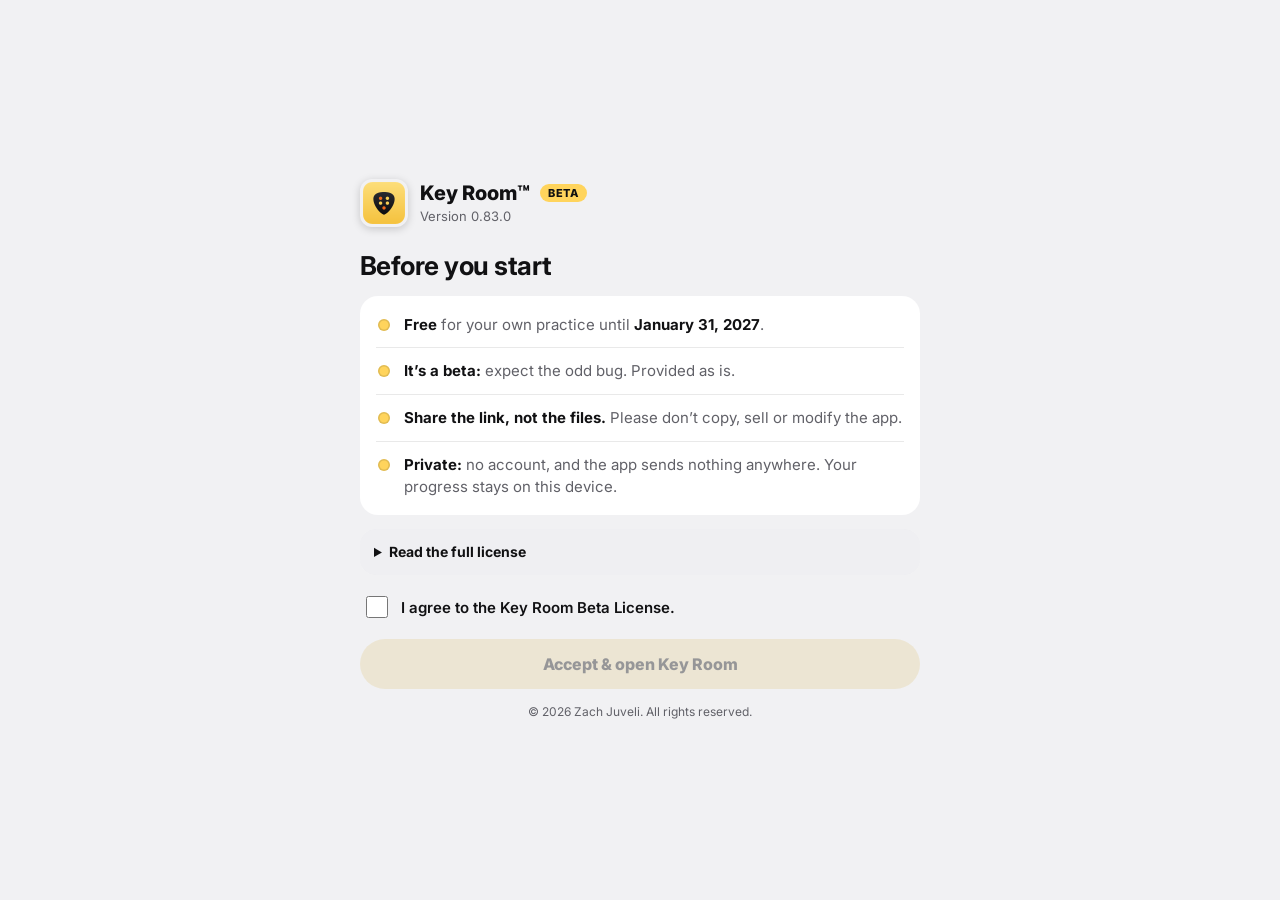
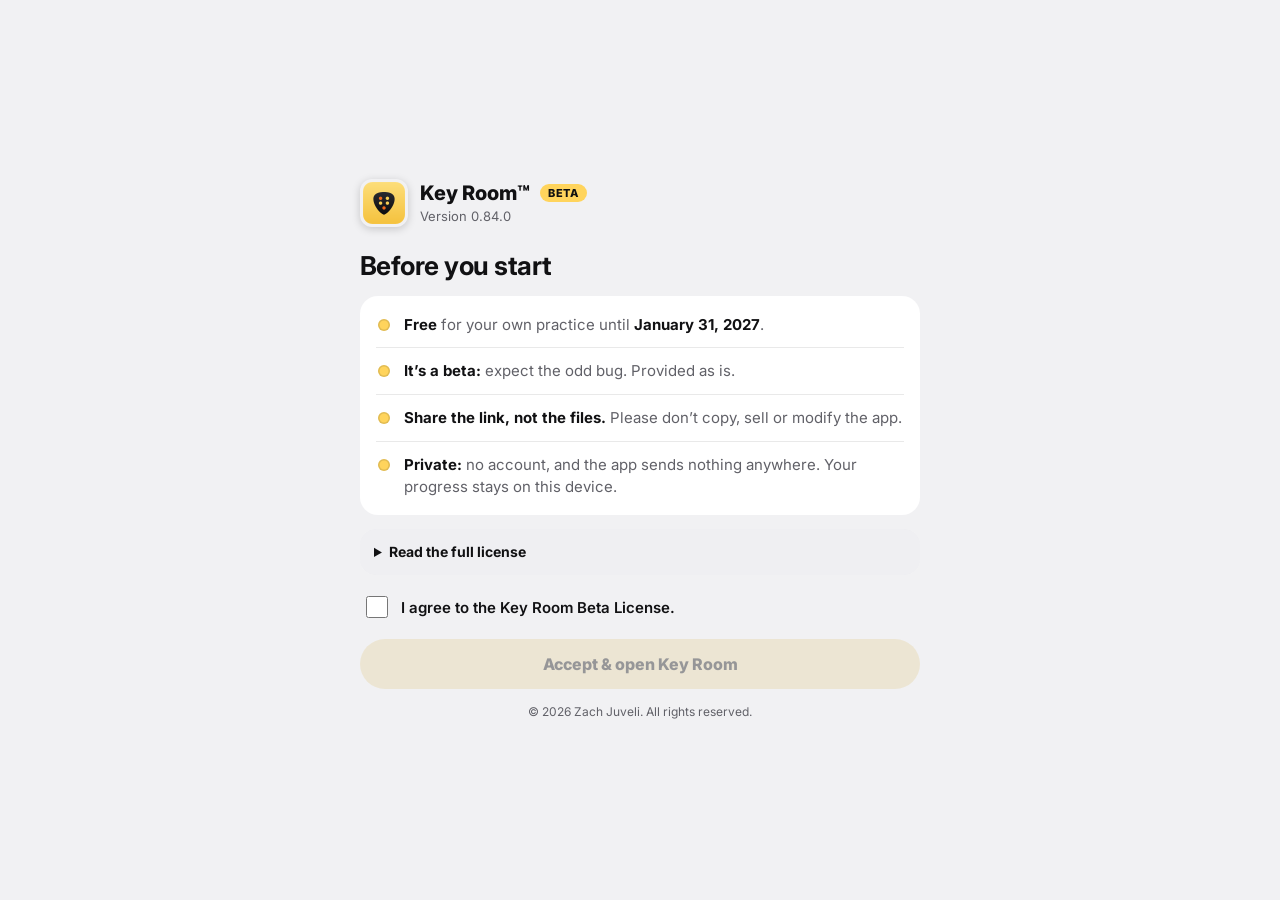
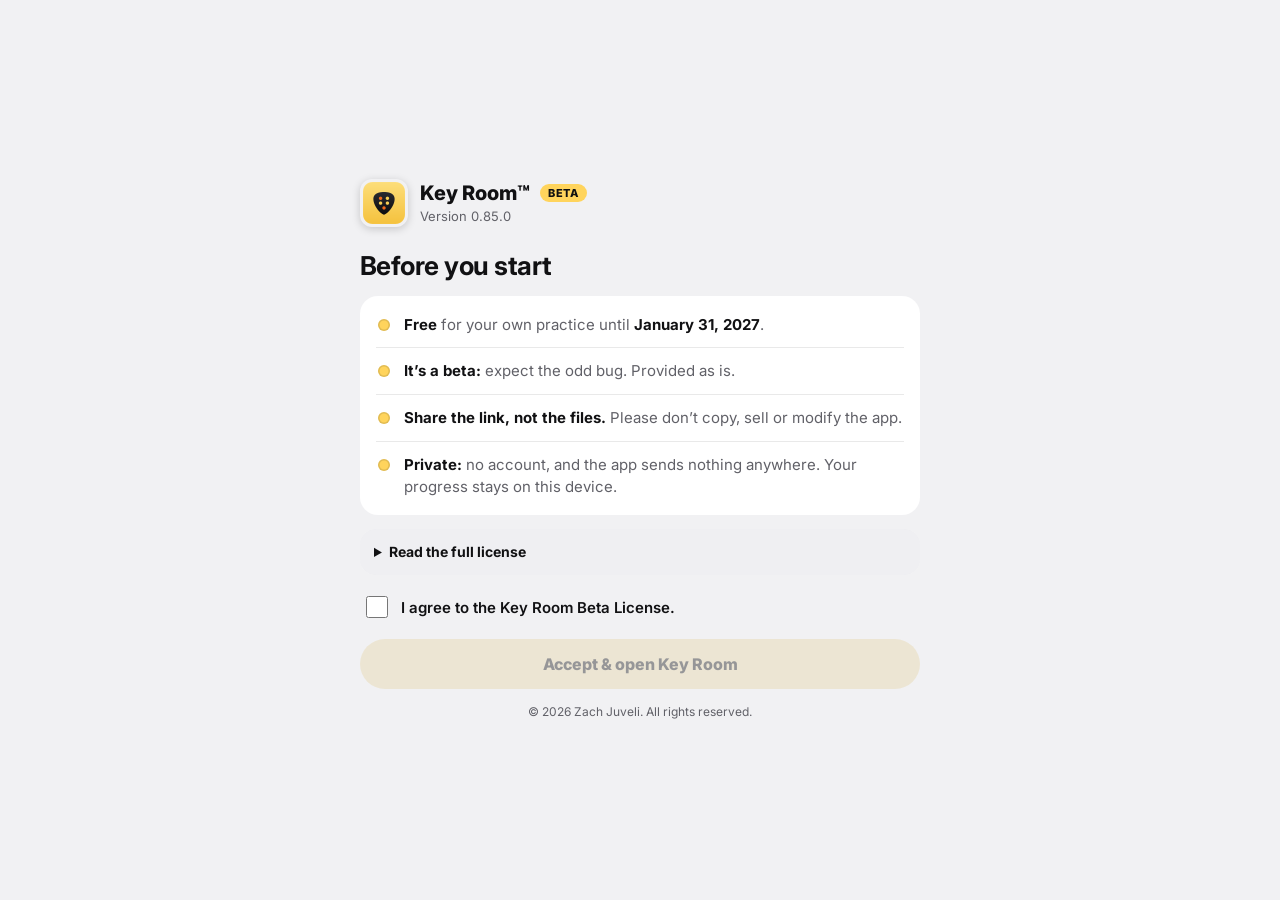
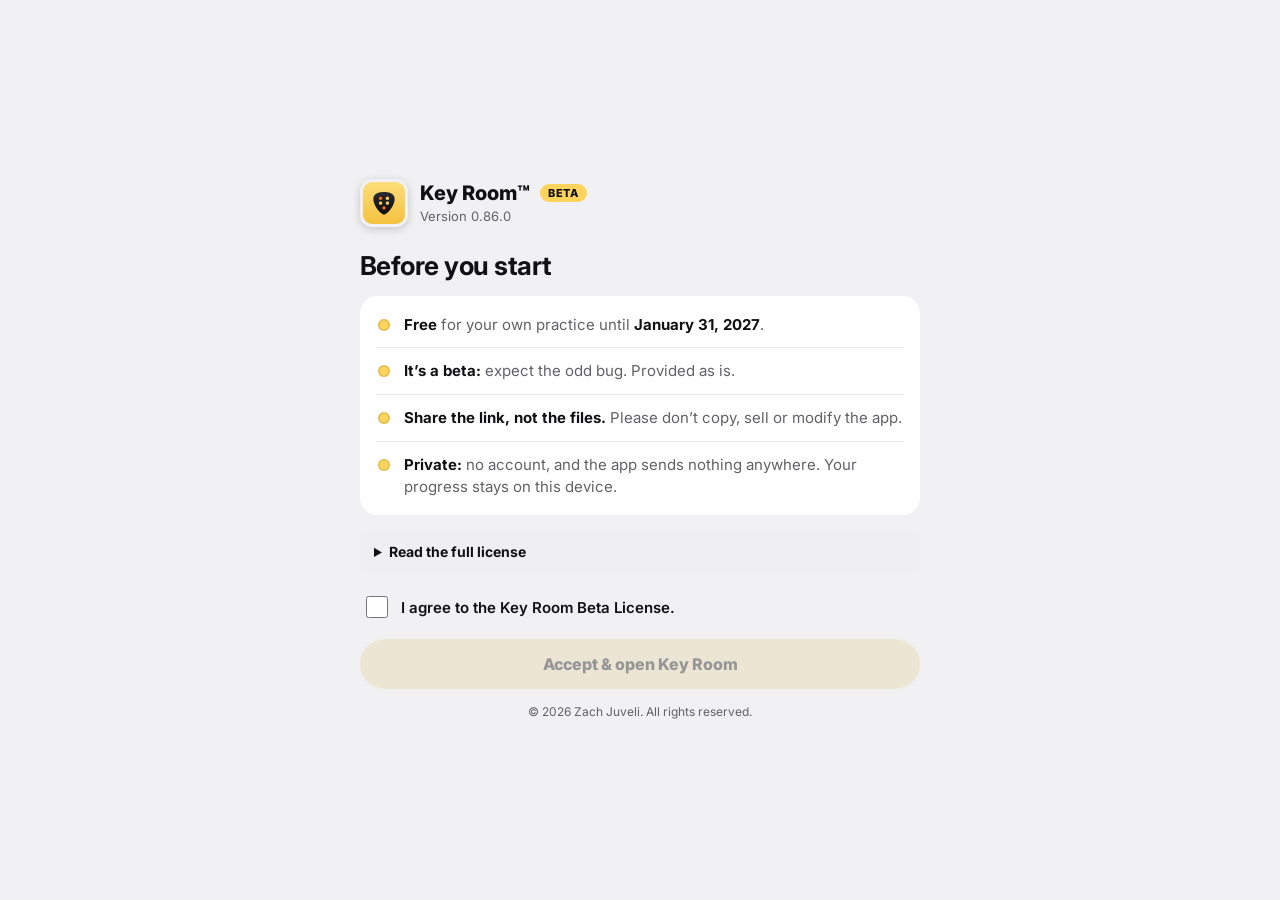
